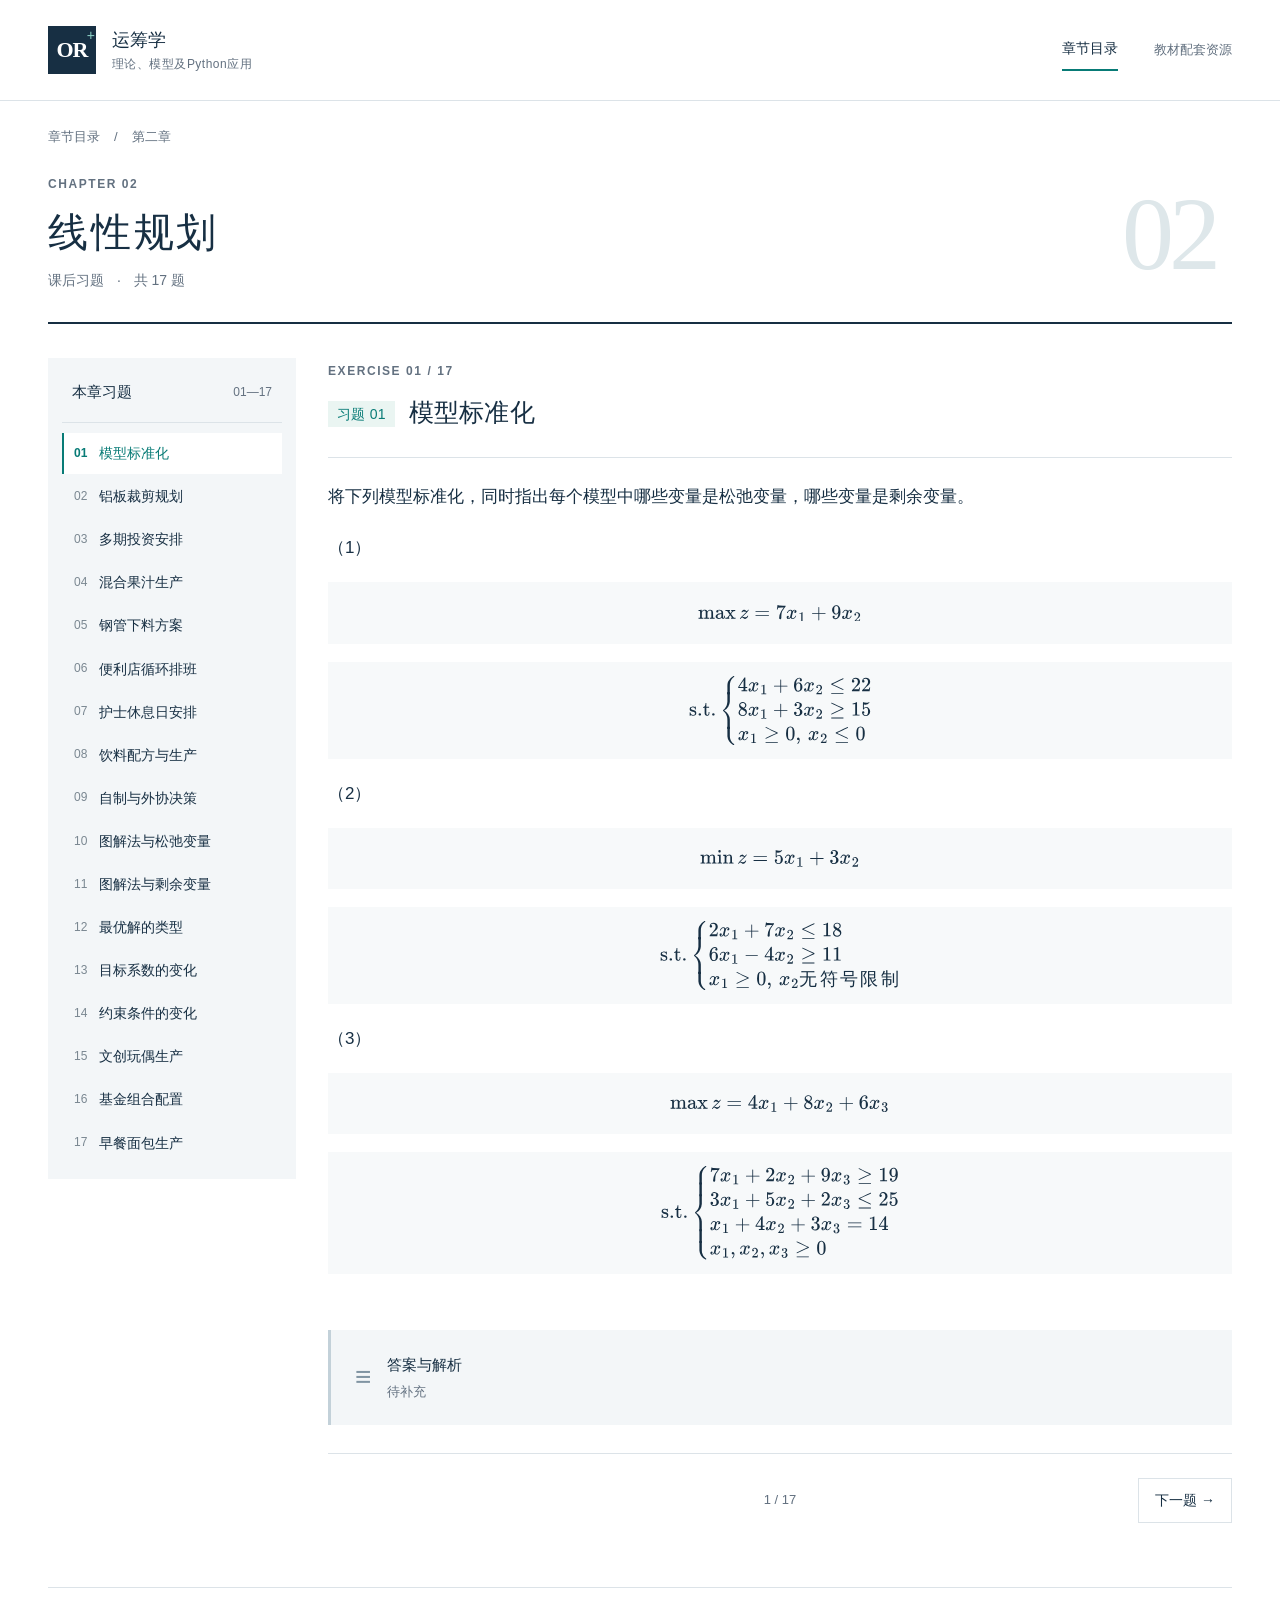
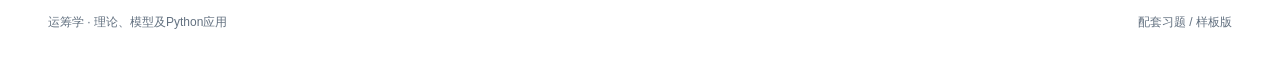
==== chapter-02.html @ 6470494b "发布运筹学教材网站初始版本" ====
<!doctype html><html lang="zh-CN"><head><meta charset="UTF-8"><meta name="viewport" content="width=device-width,initial-scale=1"><meta name="description" content="《运筹学 理论、模型及Python应用》配套习题，按章节阅读题目与数学模型。"><title>第二章 线性规划 · 运筹学配套学习资源</title><link rel="stylesheet" href="styles.css"><link rel="icon" href="favicon.svg" type="image/svg+xml"></head><body><a class="skip-link" href="#main">跳至正文</a><header class="site-header"><a class="brand" href="index.html" aria-label="返回教材首页"><span class="brand-symbol">OR<span>+</span></span><span class="brand-name">运筹学<span>理论、模型及Python应用</span></span></a><nav aria-label="主导航"><a href="index.html">章节目录</a><span class="edition">教材配套资源</span></nav></header><main id="main" class="chapter-page"><div class="breadcrumb"><a href="index.html">章节目录</a><span aria-hidden="true">/</span><span>第二章</span></div><section class="chapter-intro"><div><p class="eyebrow">CHAPTER 02</p><h1>线性规划</h1><p>课后习题 <span>·</span> 共 17 题</p></div><span class="chapter-watermark" aria-hidden="true">02</span></section><div class="reading-layout"><aside class="exercise-sidebar"><div class="sidebar-heading"><h2>本章习题</h2><span>01—17</span></div><nav aria-label="习题目录"><a href="#q1" data-question="1"><span>01</span>模型标准化</a><a href="#q2" data-question="2"><span>02</span>铝板裁剪规划</a><a href="#q3" data-question="3"><span>03</span>多期投资安排</a><a href="#q4" data-question="4"><span>04</span>混合果汁生产</a><a href="#q5" data-question="5"><span>05</span>钢管下料方案</a><a href="#q6" data-question="6"><span>06</span>便利店循环排班</a><a href="#q7" data-question="7"><span>07</span>护士休息日安排</a><a href="#q8" data-question="8"><span>08</span>饮料配方与生产</a><a href="#q9" data-question="9"><span>09</span>自制与外协决策</a><a href="#q10" data-question="10"><span>10</span>图解法与松弛变量</a><a href="#q11" data-question="11"><span>11</span>图解法与剩余变量</a><a href="#q12" data-question="12"><span>12</span>最优解的类型</a><a href="#q13" data-question="13"><span>13</span>目标系数的变化</a><a href="#q14" data-question="14"><span>14</span>约束条件的变化</a><a href="#q15" data-question="15"><span>15</span>文创玩偶生产</a><a href="#q16" data-question="16"><span>16</span>基金组合配置</a><a href="#q17" data-question="17"><span>17</span>早餐面包生产</a></nav></aside><div class="reading-main"><div class="mobile-jump"><label for="question-select">选择习题</label><select id="question-select"><option value="1">01 · 模型标准化</option><option value="2">02 · 铝板裁剪规划</option><option value="3">03 · 多期投资安排</option><option value="4">04 · 混合果汁生产</option><option value="5">05 · 钢管下料方案</option><option value="6">06 · 便利店循环排班</option><option value="7">07 · 护士休息日安排</option><option value="8">08 · 饮料配方与生产</option><option value="9">09 · 自制与外协决策</option><option value="10">10 · 图解法与松弛变量</option><option value="11">11 · 图解法与剩余变量</option><option value="12">12 · 最优解的类型</option><option value="13">13 · 目标系数的变化</option><option value="14">14 · 约束条件的变化</option><option value="15">15 · 文创玩偶生产</option><option value="16">16 · 基金组合配置</option><option value="17">17 · 早餐面包生产</option></select></div><div id="question-content"><article class="question" id="q1" aria-labelledby="q1-title"><div class="question-heading"><p class="eyebrow">EXERCISE 01 / 17</p><h2 id="q1-title"><span>习题 01</span>模型标准化</h2></div><div class="question-body"><p>将下列模型标准化，同时指出每个模型中哪些变量是松弛变量，哪些变量是剩余变量。</p><p>（1）<span class="math math-display" role="math" aria-label="\max z = 7x_1 + 9x_2"><span aria-hidden="true"><mjx-container class="MathJax" jax="SVG" display="true"><svg style="vertical-align: -0.339ex;" xmlns="http://www.w3.org/2000/svg" width="18.248ex" height="1.869ex" role="img" focusable="false" viewBox="0 -676 8065.8 826"><g stroke="currentColor" fill="currentColor" stroke-width="0" transform="scale(1,-1)"><g data-mml-node="math"><g data-mml-node="mo"><path data-c="6D" d="M41 46H55Q94 46 102 60V68Q102 77 102 91T102 122T103 161T103 203Q103 234 103 269T102 328V351Q99 370 88 376T43 385H25V408Q25 431 27 431L37 432Q47 433 65 434T102 436Q119 437 138 438T167 441T178 442H181V402Q181 364 182 364T187 369T199 384T218 402T247 421T285 437Q305 442 336 442Q351 442 364 440T387 434T406 426T421 417T432 406T441 395T448 384T452 374T455 366L457 361L460 365Q463 369 466 373T475 384T488 397T503 410T523 422T546 432T572 439T603 442Q729 442 740 329Q741 322 741 190V104Q741 66 743 59T754 49Q775 46 803 46H819V0H811L788 1Q764 2 737 2T699 3Q596 3 587 0H579V46H595Q656 46 656 62Q657 64 657 200Q656 335 655 343Q649 371 635 385T611 402T585 404Q540 404 506 370Q479 343 472 315T464 232V168V108Q464 78 465 68T468 55T477 49Q498 46 526 46H542V0H534L510 1Q487 2 460 2T422 3Q319 3 310 0H302V46H318Q379 46 379 62Q380 64 380 200Q379 335 378 343Q372 371 358 385T334 402T308 404Q263 404 229 370Q202 343 195 315T187 232V168V108Q187 78 188 68T191 55T200 49Q221 46 249 46H265V0H257L234 1Q210 2 183 2T145 3Q42 3 33 0H25V46H41Z"></path><path data-c="61" d="M137 305T115 305T78 320T63 359Q63 394 97 421T218 448Q291 448 336 416T396 340Q401 326 401 309T402 194V124Q402 76 407 58T428 40Q443 40 448 56T453 109V145H493V106Q492 66 490 59Q481 29 455 12T400 -6T353 12T329 54V58L327 55Q325 52 322 49T314 40T302 29T287 17T269 6T247 -2T221 -8T190 -11Q130 -11 82 20T34 107Q34 128 41 147T68 188T116 225T194 253T304 268H318V290Q318 324 312 340Q290 411 215 411Q197 411 181 410T156 406T148 403Q170 388 170 359Q170 334 154 320ZM126 106Q126 75 150 51T209 26Q247 26 276 49T315 109Q317 116 318 175Q318 233 317 233Q309 233 296 232T251 223T193 203T147 166T126 106Z" transform="translate(833,0)"></path><path data-c="78" d="M201 0Q189 3 102 3Q26 3 17 0H11V46H25Q48 47 67 52T96 61T121 78T139 96T160 122T180 150L226 210L168 288Q159 301 149 315T133 336T122 351T113 363T107 370T100 376T94 379T88 381T80 383Q74 383 44 385H16V431H23Q59 429 126 429Q219 429 229 431H237V385Q201 381 201 369Q201 367 211 353T239 315T268 274L272 270L297 304Q329 345 329 358Q329 364 327 369T322 376T317 380T310 384L307 385H302V431H309Q324 428 408 428Q487 428 493 431H499V385H492Q443 385 411 368Q394 360 377 341T312 257L296 236L358 151Q424 61 429 57T446 50Q464 46 499 46H516V0H510H502Q494 1 482 1T457 2T432 2T414 3Q403 3 377 3T327 1L304 0H295V46H298Q309 46 320 51T331 63Q331 65 291 120L250 175Q249 174 219 133T185 88Q181 83 181 74Q181 63 188 55T206 46Q208 46 208 23V0H201Z" transform="translate(1333,0)"></path></g><g data-mml-node="mi" transform="translate(2027.7,0)"><path data-c="1D467" d="M347 338Q337 338 294 349T231 360Q211 360 197 356T174 346T162 335T155 324L153 320Q150 317 138 317Q117 317 117 325Q117 330 120 339Q133 378 163 406T229 440Q241 442 246 442Q271 442 291 425T329 392T367 375Q389 375 411 408T434 441Q435 442 449 442H462Q468 436 468 434Q468 430 463 420T449 399T432 377T418 358L411 349Q368 298 275 214T160 106L148 94L163 93Q185 93 227 82T290 71Q328 71 360 90T402 140Q406 149 409 151T424 153Q443 153 443 143Q443 138 442 134Q425 72 376 31T278 -11Q252 -11 232 6T193 40T155 57Q111 57 76 -3Q70 -11 59 -11H54H41Q35 -5 35 -2Q35 13 93 84Q132 129 225 214T340 322Q352 338 347 338Z"></path></g><g data-mml-node="mo" transform="translate(2770.4,0)"><path data-c="3D" d="M56 347Q56 360 70 367H707Q722 359 722 347Q722 336 708 328L390 327H72Q56 332 56 347ZM56 153Q56 168 72 173H708Q722 163 722 153Q722 140 707 133H70Q56 140 56 153Z"></path></g><g data-mml-node="mn" transform="translate(3826.2,0)"><path data-c="37" d="M55 458Q56 460 72 567L88 674Q88 676 108 676H128V672Q128 662 143 655T195 646T364 644H485V605L417 512Q408 500 387 472T360 435T339 403T319 367T305 330T292 284T284 230T278 162T275 80Q275 66 275 52T274 28V19Q270 2 255 -10T221 -22Q210 -22 200 -19T179 0T168 40Q168 198 265 368Q285 400 349 489L395 552H302Q128 552 119 546Q113 543 108 522T98 479L95 458V455H55V458Z"></path></g><g data-mml-node="msub" transform="translate(4326.2,0)"><g data-mml-node="mi"><path data-c="1D465" d="M52 289Q59 331 106 386T222 442Q257 442 286 424T329 379Q371 442 430 442Q467 442 494 420T522 361Q522 332 508 314T481 292T458 288Q439 288 427 299T415 328Q415 374 465 391Q454 404 425 404Q412 404 406 402Q368 386 350 336Q290 115 290 78Q290 50 306 38T341 26Q378 26 414 59T463 140Q466 150 469 151T485 153H489Q504 153 504 145Q504 144 502 134Q486 77 440 33T333 -11Q263 -11 227 52Q186 -10 133 -10H127Q78 -10 57 16T35 71Q35 103 54 123T99 143Q142 143 142 101Q142 81 130 66T107 46T94 41L91 40Q91 39 97 36T113 29T132 26Q168 26 194 71Q203 87 217 139T245 247T261 313Q266 340 266 352Q266 380 251 392T217 404Q177 404 142 372T93 290Q91 281 88 280T72 278H58Q52 284 52 289Z"></path></g><g data-mml-node="mn" transform="translate(605,-150) scale(0.707)"><path data-c="31" d="M213 578L200 573Q186 568 160 563T102 556H83V602H102Q149 604 189 617T245 641T273 663Q275 666 285 666Q294 666 302 660V361L303 61Q310 54 315 52T339 48T401 46H427V0H416Q395 3 257 3Q121 3 100 0H88V46H114Q136 46 152 46T177 47T193 50T201 52T207 57T213 61V578Z"></path></g></g><g data-mml-node="mo" transform="translate(5557,0)"><path data-c="2B" d="M56 237T56 250T70 270H369V420L370 570Q380 583 389 583Q402 583 409 568V270H707Q722 262 722 250T707 230H409V-68Q401 -82 391 -82H389H387Q375 -82 369 -68V230H70Q56 237 56 250Z"></path></g><g data-mml-node="mn" transform="translate(6557.2,0)"><path data-c="39" d="M352 287Q304 211 232 211Q154 211 104 270T44 396Q42 412 42 436V444Q42 537 111 606Q171 666 243 666Q245 666 249 666T257 665H261Q273 665 286 663T323 651T370 619T413 560Q456 472 456 334Q456 194 396 97Q361 41 312 10T208 -22Q147 -22 108 7T68 93T121 149Q143 149 158 135T173 96Q173 78 164 65T148 49T135 44L131 43Q131 41 138 37T164 27T206 22H212Q272 22 313 86Q352 142 352 280V287ZM244 248Q292 248 321 297T351 430Q351 508 343 542Q341 552 337 562T323 588T293 615T246 625Q208 625 181 598Q160 576 154 546T147 441Q147 358 152 329T172 282Q197 248 244 248Z"></path></g><g data-mml-node="msub" transform="translate(7057.2,0)"><g data-mml-node="mi"><path data-c="1D465" d="M52 289Q59 331 106 386T222 442Q257 442 286 424T329 379Q371 442 430 442Q467 442 494 420T522 361Q522 332 508 314T481 292T458 288Q439 288 427 299T415 328Q415 374 465 391Q454 404 425 404Q412 404 406 402Q368 386 350 336Q290 115 290 78Q290 50 306 38T341 26Q378 26 414 59T463 140Q466 150 469 151T485 153H489Q504 153 504 145Q504 144 502 134Q486 77 440 33T333 -11Q263 -11 227 52Q186 -10 133 -10H127Q78 -10 57 16T35 71Q35 103 54 123T99 143Q142 143 142 101Q142 81 130 66T107 46T94 41L91 40Q91 39 97 36T113 29T132 26Q168 26 194 71Q203 87 217 139T245 247T261 313Q266 340 266 352Q266 380 251 392T217 404Q177 404 142 372T93 290Q91 281 88 280T72 278H58Q52 284 52 289Z"></path></g><g data-mml-node="mn" transform="translate(605,-150) scale(0.707)"><path data-c="32" d="M109 429Q82 429 66 447T50 491Q50 562 103 614T235 666Q326 666 387 610T449 465Q449 422 429 383T381 315T301 241Q265 210 201 149L142 93L218 92Q375 92 385 97Q392 99 409 186V189H449V186Q448 183 436 95T421 3V0H50V19V31Q50 38 56 46T86 81Q115 113 136 137Q145 147 170 174T204 211T233 244T261 278T284 308T305 340T320 369T333 401T340 431T343 464Q343 527 309 573T212 619Q179 619 154 602T119 569T109 550Q109 549 114 549Q132 549 151 535T170 489Q170 464 154 447T109 429Z"></path></g></g></g></g></svg></mjx-container></span></span></p><p><span class="math math-display" role="math" aria-label="
\text{s.t.}  \begin{cases}
4x_1 + 6x_2 \leq 22 \\
8x_1 + 3x_2 \geq 15 \\
x_1 \geq 0,\, x_2 \leq 0
\end{cases}
"><span aria-hidden="true"><mjx-container class="MathJax" jax="SVG" display="true"><svg style="vertical-align: -3.281ex;" xmlns="http://www.w3.org/2000/svg" width="20.289ex" height="7.692ex" role="img" focusable="false" viewBox="0 -1950 8967.8 3400"><g stroke="currentColor" fill="currentColor" stroke-width="0" transform="scale(1,-1)"><g data-mml-node="math"><g data-mml-node="mtext"><path data-c="73" d="M295 316Q295 356 268 385T190 414Q154 414 128 401Q98 382 98 349Q97 344 98 336T114 312T157 287Q175 282 201 278T245 269T277 256Q294 248 310 236T342 195T359 133Q359 71 321 31T198 -10H190Q138 -10 94 26L86 19L77 10Q71 4 65 -1L54 -11H46H42Q39 -11 33 -5V74V132Q33 153 35 157T45 162H54Q66 162 70 158T75 146T82 119T101 77Q136 26 198 26Q295 26 295 104Q295 133 277 151Q257 175 194 187T111 210Q75 227 54 256T33 318Q33 357 50 384T93 424T143 442T187 447H198Q238 447 268 432L283 424L292 431Q302 440 314 448H322H326Q329 448 335 442V310L329 304H301Q295 310 295 316Z"></path><path data-c="2E" d="M78 60Q78 84 95 102T138 120Q162 120 180 104T199 61Q199 36 182 18T139 0T96 17T78 60Z" transform="translate(394,0)"></path><path data-c="74" d="M27 422Q80 426 109 478T141 600V615H181V431H316V385H181V241Q182 116 182 100T189 68Q203 29 238 29Q282 29 292 100Q293 108 293 146V181H333V146V134Q333 57 291 17Q264 -10 221 -10Q187 -10 162 2T124 33T105 68T98 100Q97 107 97 248V385H18V422H27Z" transform="translate(672,0)"></path><path data-c="2E" d="M78 60Q78 84 95 102T138 120Q162 120 180 104T199 61Q199 36 182 18T139 0T96 17T78 60Z" transform="translate(1061,0)"></path></g><g data-mml-node="mrow" transform="translate(1505.7,0)"><g data-mml-node="mo"><path data-c="23A7" d="M712 899L718 893V876V865Q718 854 704 846Q627 793 577 710T510 525Q510 524 509 521Q505 493 504 349Q504 345 504 334Q504 277 504 240Q504 -2 503 -4Q502 -8 494 -9T444 -10Q392 -10 390 -9Q387 -8 386 -5Q384 5 384 230Q384 262 384 312T383 382Q383 481 392 535T434 656Q510 806 664 892L677 899H712Z" transform="translate(0,1051)"></path><path data-c="23A9" d="M718 -893L712 -899H677L666 -893Q542 -825 468 -714T385 -476Q384 -466 384 -282Q384 3 385 5L389 9Q392 10 444 10Q486 10 494 9T503 4Q504 2 504 -239V-310V-366Q504 -470 508 -513T530 -609Q546 -657 569 -698T617 -767T661 -812T699 -843T717 -856T718 -876V-893Z" transform="translate(0,-551)"></path><path data-c="23A8" d="M389 1159Q391 1160 455 1160Q496 1160 498 1159Q501 1158 502 1155Q504 1145 504 924Q504 691 503 682Q494 549 425 439T243 259L229 250L243 241Q349 175 421 66T503 -182Q504 -191 504 -424Q504 -600 504 -629T499 -659H498Q496 -660 444 -660T390 -659Q387 -658 386 -655Q384 -645 384 -425V-282Q384 -176 377 -116T342 10Q325 54 301 92T255 155T214 196T183 222T171 232Q170 233 170 250T171 268Q171 269 191 284T240 331T300 407T354 524T383 679Q384 691 384 925Q384 1152 385 1155L389 1159Z" transform="translate(0,0)"></path><svg width="889" height="81" y="1060" x="0" viewBox="0 14.3 889 81"><path data-c="23AA" d="M384 150V266Q384 304 389 309Q391 310 455 310Q496 310 498 309Q502 308 503 298Q504 283 504 150Q504 32 504 12T499 -9H498Q496 -10 444 -10T390 -9Q386 -8 385 2Q384 17 384 150Z" transform="scale(1,0.398)"></path></svg><svg width="889" height="81" y="-641" x="0" viewBox="0 14.3 889 81"><path data-c="23AA" d="M384 150V266Q384 304 389 309Q391 310 455 310Q496 310 498 309Q502 308 503 298Q504 283 504 150Q504 32 504 12T499 -9H498Q496 -10 444 -10T390 -9Q386 -8 385 2Q384 17 384 150Z" transform="scale(1,0.398)"></path></svg></g><g data-mml-node="mtable" transform="translate(889,0)"><g data-mml-node="mtr" transform="translate(0,1200)"><g data-mml-node="mtd"><g data-mml-node="mn"><path data-c="34" d="M462 0Q444 3 333 3Q217 3 199 0H190V46H221Q241 46 248 46T265 48T279 53T286 61Q287 63 287 115V165H28V211L179 442Q332 674 334 675Q336 677 355 677H373L379 671V211H471V165H379V114Q379 73 379 66T385 54Q393 47 442 46H471V0H462ZM293 211V545L74 212L183 211H293Z"></path></g><g data-mml-node="msub" transform="translate(500,0)"><g data-mml-node="mi"><path data-c="1D465" d="M52 289Q59 331 106 386T222 442Q257 442 286 424T329 379Q371 442 430 442Q467 442 494 420T522 361Q522 332 508 314T481 292T458 288Q439 288 427 299T415 328Q415 374 465 391Q454 404 425 404Q412 404 406 402Q368 386 350 336Q290 115 290 78Q290 50 306 38T341 26Q378 26 414 59T463 140Q466 150 469 151T485 153H489Q504 153 504 145Q504 144 502 134Q486 77 440 33T333 -11Q263 -11 227 52Q186 -10 133 -10H127Q78 -10 57 16T35 71Q35 103 54 123T99 143Q142 143 142 101Q142 81 130 66T107 46T94 41L91 40Q91 39 97 36T113 29T132 26Q168 26 194 71Q203 87 217 139T245 247T261 313Q266 340 266 352Q266 380 251 392T217 404Q177 404 142 372T93 290Q91 281 88 280T72 278H58Q52 284 52 289Z"></path></g><g data-mml-node="mn" transform="translate(605,-150) scale(0.707)"><path data-c="31" d="M213 578L200 573Q186 568 160 563T102 556H83V602H102Q149 604 189 617T245 641T273 663Q275 666 285 666Q294 666 302 660V361L303 61Q310 54 315 52T339 48T401 46H427V0H416Q395 3 257 3Q121 3 100 0H88V46H114Q136 46 152 46T177 47T193 50T201 52T207 57T213 61V578Z"></path></g></g><g data-mml-node="mo" transform="translate(1730.8,0)"><path data-c="2B" d="M56 237T56 250T70 270H369V420L370 570Q380 583 389 583Q402 583 409 568V270H707Q722 262 722 250T707 230H409V-68Q401 -82 391 -82H389H387Q375 -82 369 -68V230H70Q56 237 56 250Z"></path></g><g data-mml-node="mn" transform="translate(2731,0)"><path data-c="36" d="M42 313Q42 476 123 571T303 666Q372 666 402 630T432 550Q432 525 418 510T379 495Q356 495 341 509T326 548Q326 592 373 601Q351 623 311 626Q240 626 194 566Q147 500 147 364L148 360Q153 366 156 373Q197 433 263 433H267Q313 433 348 414Q372 400 396 374T435 317Q456 268 456 210V192Q456 169 451 149Q440 90 387 34T253 -22Q225 -22 199 -14T143 16T92 75T56 172T42 313ZM257 397Q227 397 205 380T171 335T154 278T148 216Q148 133 160 97T198 39Q222 21 251 21Q302 21 329 59Q342 77 347 104T352 209Q352 289 347 316T329 361Q302 397 257 397Z"></path></g><g data-mml-node="msub" transform="translate(3231,0)"><g data-mml-node="mi"><path data-c="1D465" d="M52 289Q59 331 106 386T222 442Q257 442 286 424T329 379Q371 442 430 442Q467 442 494 420T522 361Q522 332 508 314T481 292T458 288Q439 288 427 299T415 328Q415 374 465 391Q454 404 425 404Q412 404 406 402Q368 386 350 336Q290 115 290 78Q290 50 306 38T341 26Q378 26 414 59T463 140Q466 150 469 151T485 153H489Q504 153 504 145Q504 144 502 134Q486 77 440 33T333 -11Q263 -11 227 52Q186 -10 133 -10H127Q78 -10 57 16T35 71Q35 103 54 123T99 143Q142 143 142 101Q142 81 130 66T107 46T94 41L91 40Q91 39 97 36T113 29T132 26Q168 26 194 71Q203 87 217 139T245 247T261 313Q266 340 266 352Q266 380 251 392T217 404Q177 404 142 372T93 290Q91 281 88 280T72 278H58Q52 284 52 289Z"></path></g><g data-mml-node="mn" transform="translate(605,-150) scale(0.707)"><path data-c="32" d="M109 429Q82 429 66 447T50 491Q50 562 103 614T235 666Q326 666 387 610T449 465Q449 422 429 383T381 315T301 241Q265 210 201 149L142 93L218 92Q375 92 385 97Q392 99 409 186V189H449V186Q448 183 436 95T421 3V0H50V19V31Q50 38 56 46T86 81Q115 113 136 137Q145 147 170 174T204 211T233 244T261 278T284 308T305 340T320 369T333 401T340 431T343 464Q343 527 309 573T212 619Q179 619 154 602T119 569T109 550Q109 549 114 549Q132 549 151 535T170 489Q170 464 154 447T109 429Z"></path></g></g><g data-mml-node="mo" transform="translate(4517.3,0)"><path data-c="2264" d="M674 636Q682 636 688 630T694 615T687 601Q686 600 417 472L151 346L399 228Q687 92 691 87Q694 81 694 76Q694 58 676 56H670L382 192Q92 329 90 331Q83 336 83 348Q84 359 96 365Q104 369 382 500T665 634Q669 636 674 636ZM84 -118Q84 -108 99 -98H678Q694 -104 694 -118Q694 -130 679 -138H98Q84 -131 84 -118Z"></path></g><g data-mml-node="mn" transform="translate(5573.1,0)"><path data-c="32" d="M109 429Q82 429 66 447T50 491Q50 562 103 614T235 666Q326 666 387 610T449 465Q449 422 429 383T381 315T301 241Q265 210 201 149L142 93L218 92Q375 92 385 97Q392 99 409 186V189H449V186Q448 183 436 95T421 3V0H50V19V31Q50 38 56 46T86 81Q115 113 136 137Q145 147 170 174T204 211T233 244T261 278T284 308T305 340T320 369T333 401T340 431T343 464Q343 527 309 573T212 619Q179 619 154 602T119 569T109 550Q109 549 114 549Q132 549 151 535T170 489Q170 464 154 447T109 429Z"></path><path data-c="32" d="M109 429Q82 429 66 447T50 491Q50 562 103 614T235 666Q326 666 387 610T449 465Q449 422 429 383T381 315T301 241Q265 210 201 149L142 93L218 92Q375 92 385 97Q392 99 409 186V189H449V186Q448 183 436 95T421 3V0H50V19V31Q50 38 56 46T86 81Q115 113 136 137Q145 147 170 174T204 211T233 244T261 278T284 308T305 340T320 369T333 401T340 431T343 464Q343 527 309 573T212 619Q179 619 154 602T119 569T109 550Q109 549 114 549Q132 549 151 535T170 489Q170 464 154 447T109 429Z" transform="translate(500,0)"></path></g></g></g><g data-mml-node="mtr" transform="translate(0,0)"><g data-mml-node="mtd"><g data-mml-node="mn"><path data-c="38" d="M70 417T70 494T124 618T248 666Q319 666 374 624T429 515Q429 485 418 459T392 417T361 389T335 371T324 363L338 354Q352 344 366 334T382 323Q457 264 457 174Q457 95 399 37T249 -22Q159 -22 101 29T43 155Q43 263 172 335L154 348Q133 361 127 368Q70 417 70 494ZM286 386L292 390Q298 394 301 396T311 403T323 413T334 425T345 438T355 454T364 471T369 491T371 513Q371 556 342 586T275 624Q268 625 242 625Q201 625 165 599T128 534Q128 511 141 492T167 463T217 431Q224 426 228 424L286 386ZM250 21Q308 21 350 55T392 137Q392 154 387 169T375 194T353 216T330 234T301 253T274 270Q260 279 244 289T218 306L210 311Q204 311 181 294T133 239T107 157Q107 98 150 60T250 21Z"></path></g><g data-mml-node="msub" transform="translate(500,0)"><g data-mml-node="mi"><path data-c="1D465" d="M52 289Q59 331 106 386T222 442Q257 442 286 424T329 379Q371 442 430 442Q467 442 494 420T522 361Q522 332 508 314T481 292T458 288Q439 288 427 299T415 328Q415 374 465 391Q454 404 425 404Q412 404 406 402Q368 386 350 336Q290 115 290 78Q290 50 306 38T341 26Q378 26 414 59T463 140Q466 150 469 151T485 153H489Q504 153 504 145Q504 144 502 134Q486 77 440 33T333 -11Q263 -11 227 52Q186 -10 133 -10H127Q78 -10 57 16T35 71Q35 103 54 123T99 143Q142 143 142 101Q142 81 130 66T107 46T94 41L91 40Q91 39 97 36T113 29T132 26Q168 26 194 71Q203 87 217 139T245 247T261 313Q266 340 266 352Q266 380 251 392T217 404Q177 404 142 372T93 290Q91 281 88 280T72 278H58Q52 284 52 289Z"></path></g><g data-mml-node="mn" transform="translate(605,-150) scale(0.707)"><path data-c="31" d="M213 578L200 573Q186 568 160 563T102 556H83V602H102Q149 604 189 617T245 641T273 663Q275 666 285 666Q294 666 302 660V361L303 61Q310 54 315 52T339 48T401 46H427V0H416Q395 3 257 3Q121 3 100 0H88V46H114Q136 46 152 46T177 47T193 50T201 52T207 57T213 61V578Z"></path></g></g><g data-mml-node="mo" transform="translate(1730.8,0)"><path data-c="2B" d="M56 237T56 250T70 270H369V420L370 570Q380 583 389 583Q402 583 409 568V270H707Q722 262 722 250T707 230H409V-68Q401 -82 391 -82H389H387Q375 -82 369 -68V230H70Q56 237 56 250Z"></path></g><g data-mml-node="mn" transform="translate(2731,0)"><path data-c="33" d="M127 463Q100 463 85 480T69 524Q69 579 117 622T233 665Q268 665 277 664Q351 652 390 611T430 522Q430 470 396 421T302 350L299 348Q299 347 308 345T337 336T375 315Q457 262 457 175Q457 96 395 37T238 -22Q158 -22 100 21T42 130Q42 158 60 175T105 193Q133 193 151 175T169 130Q169 119 166 110T159 94T148 82T136 74T126 70T118 67L114 66Q165 21 238 21Q293 21 321 74Q338 107 338 175V195Q338 290 274 322Q259 328 213 329L171 330L168 332Q166 335 166 348Q166 366 174 366Q202 366 232 371Q266 376 294 413T322 525V533Q322 590 287 612Q265 626 240 626Q208 626 181 615T143 592T132 580H135Q138 579 143 578T153 573T165 566T175 555T183 540T186 520Q186 498 172 481T127 463Z"></path></g><g data-mml-node="msub" transform="translate(3231,0)"><g data-mml-node="mi"><path data-c="1D465" d="M52 289Q59 331 106 386T222 442Q257 442 286 424T329 379Q371 442 430 442Q467 442 494 420T522 361Q522 332 508 314T481 292T458 288Q439 288 427 299T415 328Q415 374 465 391Q454 404 425 404Q412 404 406 402Q368 386 350 336Q290 115 290 78Q290 50 306 38T341 26Q378 26 414 59T463 140Q466 150 469 151T485 153H489Q504 153 504 145Q504 144 502 134Q486 77 440 33T333 -11Q263 -11 227 52Q186 -10 133 -10H127Q78 -10 57 16T35 71Q35 103 54 123T99 143Q142 143 142 101Q142 81 130 66T107 46T94 41L91 40Q91 39 97 36T113 29T132 26Q168 26 194 71Q203 87 217 139T245 247T261 313Q266 340 266 352Q266 380 251 392T217 404Q177 404 142 372T93 290Q91 281 88 280T72 278H58Q52 284 52 289Z"></path></g><g data-mml-node="mn" transform="translate(605,-150) scale(0.707)"><path data-c="32" d="M109 429Q82 429 66 447T50 491Q50 562 103 614T235 666Q326 666 387 610T449 465Q449 422 429 383T381 315T301 241Q265 210 201 149L142 93L218 92Q375 92 385 97Q392 99 409 186V189H449V186Q448 183 436 95T421 3V0H50V19V31Q50 38 56 46T86 81Q115 113 136 137Q145 147 170 174T204 211T233 244T261 278T284 308T305 340T320 369T333 401T340 431T343 464Q343 527 309 573T212 619Q179 619 154 602T119 569T109 550Q109 549 114 549Q132 549 151 535T170 489Q170 464 154 447T109 429Z"></path></g></g><g data-mml-node="mo" transform="translate(4517.3,0)"><path data-c="2265" d="M83 616Q83 624 89 630T99 636Q107 636 253 568T543 431T687 361Q694 356 694 346T687 331Q685 329 395 192L107 56H101Q83 58 83 76Q83 77 83 79Q82 86 98 95Q117 105 248 167Q326 204 378 228L626 346L360 472Q291 505 200 548Q112 589 98 597T83 616ZM84 -118Q84 -108 99 -98H678Q694 -104 694 -118Q694 -130 679 -138H98Q84 -131 84 -118Z"></path></g><g data-mml-node="mn" transform="translate(5573.1,0)"><path data-c="31" d="M213 578L200 573Q186 568 160 563T102 556H83V602H102Q149 604 189 617T245 641T273 663Q275 666 285 666Q294 666 302 660V361L303 61Q310 54 315 52T339 48T401 46H427V0H416Q395 3 257 3Q121 3 100 0H88V46H114Q136 46 152 46T177 47T193 50T201 52T207 57T213 61V578Z"></path><path data-c="35" d="M164 157Q164 133 148 117T109 101H102Q148 22 224 22Q294 22 326 82Q345 115 345 210Q345 313 318 349Q292 382 260 382H254Q176 382 136 314Q132 307 129 306T114 304Q97 304 95 310Q93 314 93 485V614Q93 664 98 664Q100 666 102 666Q103 666 123 658T178 642T253 634Q324 634 389 662Q397 666 402 666Q410 666 410 648V635Q328 538 205 538Q174 538 149 544L139 546V374Q158 388 169 396T205 412T256 420Q337 420 393 355T449 201Q449 109 385 44T229 -22Q148 -22 99 32T50 154Q50 178 61 192T84 210T107 214Q132 214 148 197T164 157Z" transform="translate(500,0)"></path></g></g></g><g data-mml-node="mtr" transform="translate(0,-1200)"><g data-mml-node="mtd"><g data-mml-node="msub"><g data-mml-node="mi"><path data-c="1D465" d="M52 289Q59 331 106 386T222 442Q257 442 286 424T329 379Q371 442 430 442Q467 442 494 420T522 361Q522 332 508 314T481 292T458 288Q439 288 427 299T415 328Q415 374 465 391Q454 404 425 404Q412 404 406 402Q368 386 350 336Q290 115 290 78Q290 50 306 38T341 26Q378 26 414 59T463 140Q466 150 469 151T485 153H489Q504 153 504 145Q504 144 502 134Q486 77 440 33T333 -11Q263 -11 227 52Q186 -10 133 -10H127Q78 -10 57 16T35 71Q35 103 54 123T99 143Q142 143 142 101Q142 81 130 66T107 46T94 41L91 40Q91 39 97 36T113 29T132 26Q168 26 194 71Q203 87 217 139T245 247T261 313Q266 340 266 352Q266 380 251 392T217 404Q177 404 142 372T93 290Q91 281 88 280T72 278H58Q52 284 52 289Z"></path></g><g data-mml-node="mn" transform="translate(605,-150) scale(0.707)"><path data-c="31" d="M213 578L200 573Q186 568 160 563T102 556H83V602H102Q149 604 189 617T245 641T273 663Q275 666 285 666Q294 666 302 660V361L303 61Q310 54 315 52T339 48T401 46H427V0H416Q395 3 257 3Q121 3 100 0H88V46H114Q136 46 152 46T177 47T193 50T201 52T207 57T213 61V578Z"></path></g></g><g data-mml-node="mo" transform="translate(1286.3,0)"><path data-c="2265" d="M83 616Q83 624 89 630T99 636Q107 636 253 568T543 431T687 361Q694 356 694 346T687 331Q685 329 395 192L107 56H101Q83 58 83 76Q83 77 83 79Q82 86 98 95Q117 105 248 167Q326 204 378 228L626 346L360 472Q291 505 200 548Q112 589 98 597T83 616ZM84 -118Q84 -108 99 -98H678Q694 -104 694 -118Q694 -130 679 -138H98Q84 -131 84 -118Z"></path></g><g data-mml-node="mn" transform="translate(2342.1,0)"><path data-c="30" d="M96 585Q152 666 249 666Q297 666 345 640T423 548Q460 465 460 320Q460 165 417 83Q397 41 362 16T301 -15T250 -22Q224 -22 198 -16T137 16T82 83Q39 165 39 320Q39 494 96 585ZM321 597Q291 629 250 629Q208 629 178 597Q153 571 145 525T137 333Q137 175 145 125T181 46Q209 16 250 16Q290 16 318 46Q347 76 354 130T362 333Q362 478 354 524T321 597Z"></path></g><g data-mml-node="mo" transform="translate(2842.1,0)"><path data-c="2C" d="M78 35T78 60T94 103T137 121Q165 121 187 96T210 8Q210 -27 201 -60T180 -117T154 -158T130 -185T117 -194Q113 -194 104 -185T95 -172Q95 -168 106 -156T131 -126T157 -76T173 -3V9L172 8Q170 7 167 6T161 3T152 1T140 0Q113 0 96 17Z"></path></g><g data-mml-node="mstyle" transform="translate(3120.1,0)"><g data-mml-node="mspace"></g></g><g data-mml-node="msub" transform="translate(3453.8,0)"><g data-mml-node="mi"><path data-c="1D465" d="M52 289Q59 331 106 386T222 442Q257 442 286 424T329 379Q371 442 430 442Q467 442 494 420T522 361Q522 332 508 314T481 292T458 288Q439 288 427 299T415 328Q415 374 465 391Q454 404 425 404Q412 404 406 402Q368 386 350 336Q290 115 290 78Q290 50 306 38T341 26Q378 26 414 59T463 140Q466 150 469 151T485 153H489Q504 153 504 145Q504 144 502 134Q486 77 440 33T333 -11Q263 -11 227 52Q186 -10 133 -10H127Q78 -10 57 16T35 71Q35 103 54 123T99 143Q142 143 142 101Q142 81 130 66T107 46T94 41L91 40Q91 39 97 36T113 29T132 26Q168 26 194 71Q203 87 217 139T245 247T261 313Q266 340 266 352Q266 380 251 392T217 404Q177 404 142 372T93 290Q91 281 88 280T72 278H58Q52 284 52 289Z"></path></g><g data-mml-node="mn" transform="translate(605,-150) scale(0.707)"><path data-c="32" d="M109 429Q82 429 66 447T50 491Q50 562 103 614T235 666Q326 666 387 610T449 465Q449 422 429 383T381 315T301 241Q265 210 201 149L142 93L218 92Q375 92 385 97Q392 99 409 186V189H449V186Q448 183 436 95T421 3V0H50V19V31Q50 38 56 46T86 81Q115 113 136 137Q145 147 170 174T204 211T233 244T261 278T284 308T305 340T320 369T333 401T340 431T343 464Q343 527 309 573T212 619Q179 619 154 602T119 569T109 550Q109 549 114 549Q132 549 151 535T170 489Q170 464 154 447T109 429Z"></path></g></g><g data-mml-node="mo" transform="translate(4740.1,0)"><path data-c="2264" d="M674 636Q682 636 688 630T694 615T687 601Q686 600 417 472L151 346L399 228Q687 92 691 87Q694 81 694 76Q694 58 676 56H670L382 192Q92 329 90 331Q83 336 83 348Q84 359 96 365Q104 369 382 500T665 634Q669 636 674 636ZM84 -118Q84 -108 99 -98H678Q694 -104 694 -118Q694 -130 679 -138H98Q84 -131 84 -118Z"></path></g><g data-mml-node="mn" transform="translate(5795.9,0)"><path data-c="30" d="M96 585Q152 666 249 666Q297 666 345 640T423 548Q460 465 460 320Q460 165 417 83Q397 41 362 16T301 -15T250 -22Q224 -22 198 -16T137 16T82 83Q39 165 39 320Q39 494 96 585ZM321 597Q291 629 250 629Q208 629 178 597Q153 571 145 525T137 333Q137 175 145 125T181 46Q209 16 250 16Q290 16 318 46Q347 76 354 130T362 333Q362 478 354 524T321 597Z"></path></g></g></g></g><g data-mml-node="mo" transform="translate(7462.1,0) translate(0 250)"></g></g></g></g></svg></mjx-container></span></span></p><p>（2）<span class="math math-display" role="math" aria-label="\min z = 5x_1 + 3x_2"><span aria-hidden="true"><mjx-container class="MathJax" jax="SVG" display="true"><svg style="vertical-align: -0.339ex;" xmlns="http://www.w3.org/2000/svg" width="17.809ex" height="1.853ex" role="img" focusable="false" viewBox="0 -669 7871.8 819"><g stroke="currentColor" fill="currentColor" stroke-width="0" transform="scale(1,-1)"><g data-mml-node="math"><g data-mml-node="mo"><path data-c="6D" d="M41 46H55Q94 46 102 60V68Q102 77 102 91T102 122T103 161T103 203Q103 234 103 269T102 328V351Q99 370 88 376T43 385H25V408Q25 431 27 431L37 432Q47 433 65 434T102 436Q119 437 138 438T167 441T178 442H181V402Q181 364 182 364T187 369T199 384T218 402T247 421T285 437Q305 442 336 442Q351 442 364 440T387 434T406 426T421 417T432 406T441 395T448 384T452 374T455 366L457 361L460 365Q463 369 466 373T475 384T488 397T503 410T523 422T546 432T572 439T603 442Q729 442 740 329Q741 322 741 190V104Q741 66 743 59T754 49Q775 46 803 46H819V0H811L788 1Q764 2 737 2T699 3Q596 3 587 0H579V46H595Q656 46 656 62Q657 64 657 200Q656 335 655 343Q649 371 635 385T611 402T585 404Q540 404 506 370Q479 343 472 315T464 232V168V108Q464 78 465 68T468 55T477 49Q498 46 526 46H542V0H534L510 1Q487 2 460 2T422 3Q319 3 310 0H302V46H318Q379 46 379 62Q380 64 380 200Q379 335 378 343Q372 371 358 385T334 402T308 404Q263 404 229 370Q202 343 195 315T187 232V168V108Q187 78 188 68T191 55T200 49Q221 46 249 46H265V0H257L234 1Q210 2 183 2T145 3Q42 3 33 0H25V46H41Z"></path><path data-c="69" d="M69 609Q69 637 87 653T131 669Q154 667 171 652T188 609Q188 579 171 564T129 549Q104 549 87 564T69 609ZM247 0Q232 3 143 3Q132 3 106 3T56 1L34 0H26V46H42Q70 46 91 49Q100 53 102 60T104 102V205V293Q104 345 102 359T88 378Q74 385 41 385H30V408Q30 431 32 431L42 432Q52 433 70 434T106 436Q123 437 142 438T171 441T182 442H185V62Q190 52 197 50T232 46H255V0H247Z" transform="translate(833,0)"></path><path data-c="6E" d="M41 46H55Q94 46 102 60V68Q102 77 102 91T102 122T103 161T103 203Q103 234 103 269T102 328V351Q99 370 88 376T43 385H25V408Q25 431 27 431L37 432Q47 433 65 434T102 436Q119 437 138 438T167 441T178 442H181V402Q181 364 182 364T187 369T199 384T218 402T247 421T285 437Q305 442 336 442Q450 438 463 329Q464 322 464 190V104Q464 66 466 59T477 49Q498 46 526 46H542V0H534L510 1Q487 2 460 2T422 3Q319 3 310 0H302V46H318Q379 46 379 62Q380 64 380 200Q379 335 378 343Q372 371 358 385T334 402T308 404Q263 404 229 370Q202 343 195 315T187 232V168V108Q187 78 188 68T191 55T200 49Q221 46 249 46H265V0H257L234 1Q210 2 183 2T145 3Q42 3 33 0H25V46H41Z" transform="translate(1111,0)"></path></g><g data-mml-node="mi" transform="translate(1833.7,0)"><path data-c="1D467" d="M347 338Q337 338 294 349T231 360Q211 360 197 356T174 346T162 335T155 324L153 320Q150 317 138 317Q117 317 117 325Q117 330 120 339Q133 378 163 406T229 440Q241 442 246 442Q271 442 291 425T329 392T367 375Q389 375 411 408T434 441Q435 442 449 442H462Q468 436 468 434Q468 430 463 420T449 399T432 377T418 358L411 349Q368 298 275 214T160 106L148 94L163 93Q185 93 227 82T290 71Q328 71 360 90T402 140Q406 149 409 151T424 153Q443 153 443 143Q443 138 442 134Q425 72 376 31T278 -11Q252 -11 232 6T193 40T155 57Q111 57 76 -3Q70 -11 59 -11H54H41Q35 -5 35 -2Q35 13 93 84Q132 129 225 214T340 322Q352 338 347 338Z"></path></g><g data-mml-node="mo" transform="translate(2576.4,0)"><path data-c="3D" d="M56 347Q56 360 70 367H707Q722 359 722 347Q722 336 708 328L390 327H72Q56 332 56 347ZM56 153Q56 168 72 173H708Q722 163 722 153Q722 140 707 133H70Q56 140 56 153Z"></path></g><g data-mml-node="mn" transform="translate(3632.2,0)"><path data-c="35" d="M164 157Q164 133 148 117T109 101H102Q148 22 224 22Q294 22 326 82Q345 115 345 210Q345 313 318 349Q292 382 260 382H254Q176 382 136 314Q132 307 129 306T114 304Q97 304 95 310Q93 314 93 485V614Q93 664 98 664Q100 666 102 666Q103 666 123 658T178 642T253 634Q324 634 389 662Q397 666 402 666Q410 666 410 648V635Q328 538 205 538Q174 538 149 544L139 546V374Q158 388 169 396T205 412T256 420Q337 420 393 355T449 201Q449 109 385 44T229 -22Q148 -22 99 32T50 154Q50 178 61 192T84 210T107 214Q132 214 148 197T164 157Z"></path></g><g data-mml-node="msub" transform="translate(4132.2,0)"><g data-mml-node="mi"><path data-c="1D465" d="M52 289Q59 331 106 386T222 442Q257 442 286 424T329 379Q371 442 430 442Q467 442 494 420T522 361Q522 332 508 314T481 292T458 288Q439 288 427 299T415 328Q415 374 465 391Q454 404 425 404Q412 404 406 402Q368 386 350 336Q290 115 290 78Q290 50 306 38T341 26Q378 26 414 59T463 140Q466 150 469 151T485 153H489Q504 153 504 145Q504 144 502 134Q486 77 440 33T333 -11Q263 -11 227 52Q186 -10 133 -10H127Q78 -10 57 16T35 71Q35 103 54 123T99 143Q142 143 142 101Q142 81 130 66T107 46T94 41L91 40Q91 39 97 36T113 29T132 26Q168 26 194 71Q203 87 217 139T245 247T261 313Q266 340 266 352Q266 380 251 392T217 404Q177 404 142 372T93 290Q91 281 88 280T72 278H58Q52 284 52 289Z"></path></g><g data-mml-node="mn" transform="translate(605,-150) scale(0.707)"><path data-c="31" d="M213 578L200 573Q186 568 160 563T102 556H83V602H102Q149 604 189 617T245 641T273 663Q275 666 285 666Q294 666 302 660V361L303 61Q310 54 315 52T339 48T401 46H427V0H416Q395 3 257 3Q121 3 100 0H88V46H114Q136 46 152 46T177 47T193 50T201 52T207 57T213 61V578Z"></path></g></g><g data-mml-node="mo" transform="translate(5363,0)"><path data-c="2B" d="M56 237T56 250T70 270H369V420L370 570Q380 583 389 583Q402 583 409 568V270H707Q722 262 722 250T707 230H409V-68Q401 -82 391 -82H389H387Q375 -82 369 -68V230H70Q56 237 56 250Z"></path></g><g data-mml-node="mn" transform="translate(6363.2,0)"><path data-c="33" d="M127 463Q100 463 85 480T69 524Q69 579 117 622T233 665Q268 665 277 664Q351 652 390 611T430 522Q430 470 396 421T302 350L299 348Q299 347 308 345T337 336T375 315Q457 262 457 175Q457 96 395 37T238 -22Q158 -22 100 21T42 130Q42 158 60 175T105 193Q133 193 151 175T169 130Q169 119 166 110T159 94T148 82T136 74T126 70T118 67L114 66Q165 21 238 21Q293 21 321 74Q338 107 338 175V195Q338 290 274 322Q259 328 213 329L171 330L168 332Q166 335 166 348Q166 366 174 366Q202 366 232 371Q266 376 294 413T322 525V533Q322 590 287 612Q265 626 240 626Q208 626 181 615T143 592T132 580H135Q138 579 143 578T153 573T165 566T175 555T183 540T186 520Q186 498 172 481T127 463Z"></path></g><g data-mml-node="msub" transform="translate(6863.2,0)"><g data-mml-node="mi"><path data-c="1D465" d="M52 289Q59 331 106 386T222 442Q257 442 286 424T329 379Q371 442 430 442Q467 442 494 420T522 361Q522 332 508 314T481 292T458 288Q439 288 427 299T415 328Q415 374 465 391Q454 404 425 404Q412 404 406 402Q368 386 350 336Q290 115 290 78Q290 50 306 38T341 26Q378 26 414 59T463 140Q466 150 469 151T485 153H489Q504 153 504 145Q504 144 502 134Q486 77 440 33T333 -11Q263 -11 227 52Q186 -10 133 -10H127Q78 -10 57 16T35 71Q35 103 54 123T99 143Q142 143 142 101Q142 81 130 66T107 46T94 41L91 40Q91 39 97 36T113 29T132 26Q168 26 194 71Q203 87 217 139T245 247T261 313Q266 340 266 352Q266 380 251 392T217 404Q177 404 142 372T93 290Q91 281 88 280T72 278H58Q52 284 52 289Z"></path></g><g data-mml-node="mn" transform="translate(605,-150) scale(0.707)"><path data-c="32" d="M109 429Q82 429 66 447T50 491Q50 562 103 614T235 666Q326 666 387 610T449 465Q449 422 429 383T381 315T301 241Q265 210 201 149L142 93L218 92Q375 92 385 97Q392 99 409 186V189H449V186Q448 183 436 95T421 3V0H50V19V31Q50 38 56 46T86 81Q115 113 136 137Q145 147 170 174T204 211T233 244T261 278T284 308T305 340T320 369T333 401T340 431T343 464Q343 527 309 573T212 619Q179 619 154 602T119 569T109 550Q109 549 114 549Q132 549 151 535T170 489Q170 464 154 447T109 429Z"></path></g></g></g></g></svg></mjx-container></span></span></p><p><span class="math math-display" role="math" aria-label="
\text{s.t.}  \begin{cases}
2x_1 + 7x_2 \leq 18 \\
6x_1 - 4x_2 \geq 11 \\
x_1 \geq 0,\, x_2\text{无符号限制}
\end{cases}
"><span aria-hidden="true"><mjx-container class="MathJax" jax="SVG" display="true"><svg style="vertical-align: -3.281ex;" xmlns="http://www.w3.org/2000/svg" width="26.826ex" height="7.692ex" role="img" focusable="false" viewBox="0 -1950 11857 3400"><g stroke="currentColor" fill="currentColor" stroke-width="0" transform="scale(1,-1)"><g data-mml-node="math"><g data-mml-node="mtext"><path data-c="73" d="M295 316Q295 356 268 385T190 414Q154 414 128 401Q98 382 98 349Q97 344 98 336T114 312T157 287Q175 282 201 278T245 269T277 256Q294 248 310 236T342 195T359 133Q359 71 321 31T198 -10H190Q138 -10 94 26L86 19L77 10Q71 4 65 -1L54 -11H46H42Q39 -11 33 -5V74V132Q33 153 35 157T45 162H54Q66 162 70 158T75 146T82 119T101 77Q136 26 198 26Q295 26 295 104Q295 133 277 151Q257 175 194 187T111 210Q75 227 54 256T33 318Q33 357 50 384T93 424T143 442T187 447H198Q238 447 268 432L283 424L292 431Q302 440 314 448H322H326Q329 448 335 442V310L329 304H301Q295 310 295 316Z"></path><path data-c="2E" d="M78 60Q78 84 95 102T138 120Q162 120 180 104T199 61Q199 36 182 18T139 0T96 17T78 60Z" transform="translate(394,0)"></path><path data-c="74" d="M27 422Q80 426 109 478T141 600V615H181V431H316V385H181V241Q182 116 182 100T189 68Q203 29 238 29Q282 29 292 100Q293 108 293 146V181H333V146V134Q333 57 291 17Q264 -10 221 -10Q187 -10 162 2T124 33T105 68T98 100Q97 107 97 248V385H18V422H27Z" transform="translate(672,0)"></path><path data-c="2E" d="M78 60Q78 84 95 102T138 120Q162 120 180 104T199 61Q199 36 182 18T139 0T96 17T78 60Z" transform="translate(1061,0)"></path></g><g data-mml-node="mrow" transform="translate(1505.7,0)"><g data-mml-node="mo"><path data-c="23A7" d="M712 899L718 893V876V865Q718 854 704 846Q627 793 577 710T510 525Q510 524 509 521Q505 493 504 349Q504 345 504 334Q504 277 504 240Q504 -2 503 -4Q502 -8 494 -9T444 -10Q392 -10 390 -9Q387 -8 386 -5Q384 5 384 230Q384 262 384 312T383 382Q383 481 392 535T434 656Q510 806 664 892L677 899H712Z" transform="translate(0,1051)"></path><path data-c="23A9" d="M718 -893L712 -899H677L666 -893Q542 -825 468 -714T385 -476Q384 -466 384 -282Q384 3 385 5L389 9Q392 10 444 10Q486 10 494 9T503 4Q504 2 504 -239V-310V-366Q504 -470 508 -513T530 -609Q546 -657 569 -698T617 -767T661 -812T699 -843T717 -856T718 -876V-893Z" transform="translate(0,-551)"></path><path data-c="23A8" d="M389 1159Q391 1160 455 1160Q496 1160 498 1159Q501 1158 502 1155Q504 1145 504 924Q504 691 503 682Q494 549 425 439T243 259L229 250L243 241Q349 175 421 66T503 -182Q504 -191 504 -424Q504 -600 504 -629T499 -659H498Q496 -660 444 -660T390 -659Q387 -658 386 -655Q384 -645 384 -425V-282Q384 -176 377 -116T342 10Q325 54 301 92T255 155T214 196T183 222T171 232Q170 233 170 250T171 268Q171 269 191 284T240 331T300 407T354 524T383 679Q384 691 384 925Q384 1152 385 1155L389 1159Z" transform="translate(0,0)"></path><svg width="889" height="81" y="1060" x="0" viewBox="0 14.3 889 81"><path data-c="23AA" d="M384 150V266Q384 304 389 309Q391 310 455 310Q496 310 498 309Q502 308 503 298Q504 283 504 150Q504 32 504 12T499 -9H498Q496 -10 444 -10T390 -9Q386 -8 385 2Q384 17 384 150Z" transform="scale(1,0.398)"></path></svg><svg width="889" height="81" y="-641" x="0" viewBox="0 14.3 889 81"><path data-c="23AA" d="M384 150V266Q384 304 389 309Q391 310 455 310Q496 310 498 309Q502 308 503 298Q504 283 504 150Q504 32 504 12T499 -9H498Q496 -10 444 -10T390 -9Q386 -8 385 2Q384 17 384 150Z" transform="scale(1,0.398)"></path></svg></g><g data-mml-node="mtable" transform="translate(889,0)"><g data-mml-node="mtr" transform="translate(0,1200)"><g data-mml-node="mtd"><g data-mml-node="mn"><path data-c="32" d="M109 429Q82 429 66 447T50 491Q50 562 103 614T235 666Q326 666 387 610T449 465Q449 422 429 383T381 315T301 241Q265 210 201 149L142 93L218 92Q375 92 385 97Q392 99 409 186V189H449V186Q448 183 436 95T421 3V0H50V19V31Q50 38 56 46T86 81Q115 113 136 137Q145 147 170 174T204 211T233 244T261 278T284 308T305 340T320 369T333 401T340 431T343 464Q343 527 309 573T212 619Q179 619 154 602T119 569T109 550Q109 549 114 549Q132 549 151 535T170 489Q170 464 154 447T109 429Z"></path></g><g data-mml-node="msub" transform="translate(500,0)"><g data-mml-node="mi"><path data-c="1D465" d="M52 289Q59 331 106 386T222 442Q257 442 286 424T329 379Q371 442 430 442Q467 442 494 420T522 361Q522 332 508 314T481 292T458 288Q439 288 427 299T415 328Q415 374 465 391Q454 404 425 404Q412 404 406 402Q368 386 350 336Q290 115 290 78Q290 50 306 38T341 26Q378 26 414 59T463 140Q466 150 469 151T485 153H489Q504 153 504 145Q504 144 502 134Q486 77 440 33T333 -11Q263 -11 227 52Q186 -10 133 -10H127Q78 -10 57 16T35 71Q35 103 54 123T99 143Q142 143 142 101Q142 81 130 66T107 46T94 41L91 40Q91 39 97 36T113 29T132 26Q168 26 194 71Q203 87 217 139T245 247T261 313Q266 340 266 352Q266 380 251 392T217 404Q177 404 142 372T93 290Q91 281 88 280T72 278H58Q52 284 52 289Z"></path></g><g data-mml-node="mn" transform="translate(605,-150) scale(0.707)"><path data-c="31" d="M213 578L200 573Q186 568 160 563T102 556H83V602H102Q149 604 189 617T245 641T273 663Q275 666 285 666Q294 666 302 660V361L303 61Q310 54 315 52T339 48T401 46H427V0H416Q395 3 257 3Q121 3 100 0H88V46H114Q136 46 152 46T177 47T193 50T201 52T207 57T213 61V578Z"></path></g></g><g data-mml-node="mo" transform="translate(1730.8,0)"><path data-c="2B" d="M56 237T56 250T70 270H369V420L370 570Q380 583 389 583Q402 583 409 568V270H707Q722 262 722 250T707 230H409V-68Q401 -82 391 -82H389H387Q375 -82 369 -68V230H70Q56 237 56 250Z"></path></g><g data-mml-node="mn" transform="translate(2731,0)"><path data-c="37" d="M55 458Q56 460 72 567L88 674Q88 676 108 676H128V672Q128 662 143 655T195 646T364 644H485V605L417 512Q408 500 387 472T360 435T339 403T319 367T305 330T292 284T284 230T278 162T275 80Q275 66 275 52T274 28V19Q270 2 255 -10T221 -22Q210 -22 200 -19T179 0T168 40Q168 198 265 368Q285 400 349 489L395 552H302Q128 552 119 546Q113 543 108 522T98 479L95 458V455H55V458Z"></path></g><g data-mml-node="msub" transform="translate(3231,0)"><g data-mml-node="mi"><path data-c="1D465" d="M52 289Q59 331 106 386T222 442Q257 442 286 424T329 379Q371 442 430 442Q467 442 494 420T522 361Q522 332 508 314T481 292T458 288Q439 288 427 299T415 328Q415 374 465 391Q454 404 425 404Q412 404 406 402Q368 386 350 336Q290 115 290 78Q290 50 306 38T341 26Q378 26 414 59T463 140Q466 150 469 151T485 153H489Q504 153 504 145Q504 144 502 134Q486 77 440 33T333 -11Q263 -11 227 52Q186 -10 133 -10H127Q78 -10 57 16T35 71Q35 103 54 123T99 143Q142 143 142 101Q142 81 130 66T107 46T94 41L91 40Q91 39 97 36T113 29T132 26Q168 26 194 71Q203 87 217 139T245 247T261 313Q266 340 266 352Q266 380 251 392T217 404Q177 404 142 372T93 290Q91 281 88 280T72 278H58Q52 284 52 289Z"></path></g><g data-mml-node="mn" transform="translate(605,-150) scale(0.707)"><path data-c="32" d="M109 429Q82 429 66 447T50 491Q50 562 103 614T235 666Q326 666 387 610T449 465Q449 422 429 383T381 315T301 241Q265 210 201 149L142 93L218 92Q375 92 385 97Q392 99 409 186V189H449V186Q448 183 436 95T421 3V0H50V19V31Q50 38 56 46T86 81Q115 113 136 137Q145 147 170 174T204 211T233 244T261 278T284 308T305 340T320 369T333 401T340 431T343 464Q343 527 309 573T212 619Q179 619 154 602T119 569T109 550Q109 549 114 549Q132 549 151 535T170 489Q170 464 154 447T109 429Z"></path></g></g><g data-mml-node="mo" transform="translate(4517.3,0)"><path data-c="2264" d="M674 636Q682 636 688 630T694 615T687 601Q686 600 417 472L151 346L399 228Q687 92 691 87Q694 81 694 76Q694 58 676 56H670L382 192Q92 329 90 331Q83 336 83 348Q84 359 96 365Q104 369 382 500T665 634Q669 636 674 636ZM84 -118Q84 -108 99 -98H678Q694 -104 694 -118Q694 -130 679 -138H98Q84 -131 84 -118Z"></path></g><g data-mml-node="mn" transform="translate(5573.1,0)"><path data-c="31" d="M213 578L200 573Q186 568 160 563T102 556H83V602H102Q149 604 189 617T245 641T273 663Q275 666 285 666Q294 666 302 660V361L303 61Q310 54 315 52T339 48T401 46H427V0H416Q395 3 257 3Q121 3 100 0H88V46H114Q136 46 152 46T177 47T193 50T201 52T207 57T213 61V578Z"></path><path data-c="38" d="M70 417T70 494T124 618T248 666Q319 666 374 624T429 515Q429 485 418 459T392 417T361 389T335 371T324 363L338 354Q352 344 366 334T382 323Q457 264 457 174Q457 95 399 37T249 -22Q159 -22 101 29T43 155Q43 263 172 335L154 348Q133 361 127 368Q70 417 70 494ZM286 386L292 390Q298 394 301 396T311 403T323 413T334 425T345 438T355 454T364 471T369 491T371 513Q371 556 342 586T275 624Q268 625 242 625Q201 625 165 599T128 534Q128 511 141 492T167 463T217 431Q224 426 228 424L286 386ZM250 21Q308 21 350 55T392 137Q392 154 387 169T375 194T353 216T330 234T301 253T274 270Q260 279 244 289T218 306L210 311Q204 311 181 294T133 239T107 157Q107 98 150 60T250 21Z" transform="translate(500,0)"></path></g></g></g><g data-mml-node="mtr" transform="translate(0,0)"><g data-mml-node="mtd"><g data-mml-node="mn"><path data-c="36" d="M42 313Q42 476 123 571T303 666Q372 666 402 630T432 550Q432 525 418 510T379 495Q356 495 341 509T326 548Q326 592 373 601Q351 623 311 626Q240 626 194 566Q147 500 147 364L148 360Q153 366 156 373Q197 433 263 433H267Q313 433 348 414Q372 400 396 374T435 317Q456 268 456 210V192Q456 169 451 149Q440 90 387 34T253 -22Q225 -22 199 -14T143 16T92 75T56 172T42 313ZM257 397Q227 397 205 380T171 335T154 278T148 216Q148 133 160 97T198 39Q222 21 251 21Q302 21 329 59Q342 77 347 104T352 209Q352 289 347 316T329 361Q302 397 257 397Z"></path></g><g data-mml-node="msub" transform="translate(500,0)"><g data-mml-node="mi"><path data-c="1D465" d="M52 289Q59 331 106 386T222 442Q257 442 286 424T329 379Q371 442 430 442Q467 442 494 420T522 361Q522 332 508 314T481 292T458 288Q439 288 427 299T415 328Q415 374 465 391Q454 404 425 404Q412 404 406 402Q368 386 350 336Q290 115 290 78Q290 50 306 38T341 26Q378 26 414 59T463 140Q466 150 469 151T485 153H489Q504 153 504 145Q504 144 502 134Q486 77 440 33T333 -11Q263 -11 227 52Q186 -10 133 -10H127Q78 -10 57 16T35 71Q35 103 54 123T99 143Q142 143 142 101Q142 81 130 66T107 46T94 41L91 40Q91 39 97 36T113 29T132 26Q168 26 194 71Q203 87 217 139T245 247T261 313Q266 340 266 352Q266 380 251 392T217 404Q177 404 142 372T93 290Q91 281 88 280T72 278H58Q52 284 52 289Z"></path></g><g data-mml-node="mn" transform="translate(605,-150) scale(0.707)"><path data-c="31" d="M213 578L200 573Q186 568 160 563T102 556H83V602H102Q149 604 189 617T245 641T273 663Q275 666 285 666Q294 666 302 660V361L303 61Q310 54 315 52T339 48T401 46H427V0H416Q395 3 257 3Q121 3 100 0H88V46H114Q136 46 152 46T177 47T193 50T201 52T207 57T213 61V578Z"></path></g></g><g data-mml-node="mo" transform="translate(1730.8,0)"><path data-c="2212" d="M84 237T84 250T98 270H679Q694 262 694 250T679 230H98Q84 237 84 250Z"></path></g><g data-mml-node="mn" transform="translate(2731,0)"><path data-c="34" d="M462 0Q444 3 333 3Q217 3 199 0H190V46H221Q241 46 248 46T265 48T279 53T286 61Q287 63 287 115V165H28V211L179 442Q332 674 334 675Q336 677 355 677H373L379 671V211H471V165H379V114Q379 73 379 66T385 54Q393 47 442 46H471V0H462ZM293 211V545L74 212L183 211H293Z"></path></g><g data-mml-node="msub" transform="translate(3231,0)"><g data-mml-node="mi"><path data-c="1D465" d="M52 289Q59 331 106 386T222 442Q257 442 286 424T329 379Q371 442 430 442Q467 442 494 420T522 361Q522 332 508 314T481 292T458 288Q439 288 427 299T415 328Q415 374 465 391Q454 404 425 404Q412 404 406 402Q368 386 350 336Q290 115 290 78Q290 50 306 38T341 26Q378 26 414 59T463 140Q466 150 469 151T485 153H489Q504 153 504 145Q504 144 502 134Q486 77 440 33T333 -11Q263 -11 227 52Q186 -10 133 -10H127Q78 -10 57 16T35 71Q35 103 54 123T99 143Q142 143 142 101Q142 81 130 66T107 46T94 41L91 40Q91 39 97 36T113 29T132 26Q168 26 194 71Q203 87 217 139T245 247T261 313Q266 340 266 352Q266 380 251 392T217 404Q177 404 142 372T93 290Q91 281 88 280T72 278H58Q52 284 52 289Z"></path></g><g data-mml-node="mn" transform="translate(605,-150) scale(0.707)"><path data-c="32" d="M109 429Q82 429 66 447T50 491Q50 562 103 614T235 666Q326 666 387 610T449 465Q449 422 429 383T381 315T301 241Q265 210 201 149L142 93L218 92Q375 92 385 97Q392 99 409 186V189H449V186Q448 183 436 95T421 3V0H50V19V31Q50 38 56 46T86 81Q115 113 136 137Q145 147 170 174T204 211T233 244T261 278T284 308T305 340T320 369T333 401T340 431T343 464Q343 527 309 573T212 619Q179 619 154 602T119 569T109 550Q109 549 114 549Q132 549 151 535T170 489Q170 464 154 447T109 429Z"></path></g></g><g data-mml-node="mo" transform="translate(4517.3,0)"><path data-c="2265" d="M83 616Q83 624 89 630T99 636Q107 636 253 568T543 431T687 361Q694 356 694 346T687 331Q685 329 395 192L107 56H101Q83 58 83 76Q83 77 83 79Q82 86 98 95Q117 105 248 167Q326 204 378 228L626 346L360 472Q291 505 200 548Q112 589 98 597T83 616ZM84 -118Q84 -108 99 -98H678Q694 -104 694 -118Q694 -130 679 -138H98Q84 -131 84 -118Z"></path></g><g data-mml-node="mn" transform="translate(5573.1,0)"><path data-c="31" d="M213 578L200 573Q186 568 160 563T102 556H83V602H102Q149 604 189 617T245 641T273 663Q275 666 285 666Q294 666 302 660V361L303 61Q310 54 315 52T339 48T401 46H427V0H416Q395 3 257 3Q121 3 100 0H88V46H114Q136 46 152 46T177 47T193 50T201 52T207 57T213 61V578Z"></path><path data-c="31" d="M213 578L200 573Q186 568 160 563T102 556H83V602H102Q149 604 189 617T245 641T273 663Q275 666 285 666Q294 666 302 660V361L303 61Q310 54 315 52T339 48T401 46H427V0H416Q395 3 257 3Q121 3 100 0H88V46H114Q136 46 152 46T177 47T193 50T201 52T207 57T213 61V578Z" transform="translate(500,0)"></path></g></g></g><g data-mml-node="mtr" transform="translate(0,-1200)"><g data-mml-node="mtd"><g data-mml-node="msub"><g data-mml-node="mi"><path data-c="1D465" d="M52 289Q59 331 106 386T222 442Q257 442 286 424T329 379Q371 442 430 442Q467 442 494 420T522 361Q522 332 508 314T481 292T458 288Q439 288 427 299T415 328Q415 374 465 391Q454 404 425 404Q412 404 406 402Q368 386 350 336Q290 115 290 78Q290 50 306 38T341 26Q378 26 414 59T463 140Q466 150 469 151T485 153H489Q504 153 504 145Q504 144 502 134Q486 77 440 33T333 -11Q263 -11 227 52Q186 -10 133 -10H127Q78 -10 57 16T35 71Q35 103 54 123T99 143Q142 143 142 101Q142 81 130 66T107 46T94 41L91 40Q91 39 97 36T113 29T132 26Q168 26 194 71Q203 87 217 139T245 247T261 313Q266 340 266 352Q266 380 251 392T217 404Q177 404 142 372T93 290Q91 281 88 280T72 278H58Q52 284 52 289Z"></path></g><g data-mml-node="mn" transform="translate(605,-150) scale(0.707)"><path data-c="31" d="M213 578L200 573Q186 568 160 563T102 556H83V602H102Q149 604 189 617T245 641T273 663Q275 666 285 666Q294 666 302 660V361L303 61Q310 54 315 52T339 48T401 46H427V0H416Q395 3 257 3Q121 3 100 0H88V46H114Q136 46 152 46T177 47T193 50T201 52T207 57T213 61V578Z"></path></g></g><g data-mml-node="mo" transform="translate(1286.3,0)"><path data-c="2265" d="M83 616Q83 624 89 630T99 636Q107 636 253 568T543 431T687 361Q694 356 694 346T687 331Q685 329 395 192L107 56H101Q83 58 83 76Q83 77 83 79Q82 86 98 95Q117 105 248 167Q326 204 378 228L626 346L360 472Q291 505 200 548Q112 589 98 597T83 616ZM84 -118Q84 -108 99 -98H678Q694 -104 694 -118Q694 -130 679 -138H98Q84 -131 84 -118Z"></path></g><g data-mml-node="mn" transform="translate(2342.1,0)"><path data-c="30" d="M96 585Q152 666 249 666Q297 666 345 640T423 548Q460 465 460 320Q460 165 417 83Q397 41 362 16T301 -15T250 -22Q224 -22 198 -16T137 16T82 83Q39 165 39 320Q39 494 96 585ZM321 597Q291 629 250 629Q208 629 178 597Q153 571 145 525T137 333Q137 175 145 125T181 46Q209 16 250 16Q290 16 318 46Q347 76 354 130T362 333Q362 478 354 524T321 597Z"></path></g><g data-mml-node="mo" transform="translate(2842.1,0)"><path data-c="2C" d="M78 35T78 60T94 103T137 121Q165 121 187 96T210 8Q210 -27 201 -60T180 -117T154 -158T130 -185T117 -194Q113 -194 104 -185T95 -172Q95 -168 106 -156T131 -126T157 -76T173 -3V9L172 8Q170 7 167 6T161 3T152 1T140 0Q113 0 96 17Z"></path></g><g data-mml-node="mstyle" transform="translate(3120.1,0)"><g data-mml-node="mspace"></g></g><g data-mml-node="msub" transform="translate(3453.8,0)"><g data-mml-node="mi"><path data-c="1D465" d="M52 289Q59 331 106 386T222 442Q257 442 286 424T329 379Q371 442 430 442Q467 442 494 420T522 361Q522 332 508 314T481 292T458 288Q439 288 427 299T415 328Q415 374 465 391Q454 404 425 404Q412 404 406 402Q368 386 350 336Q290 115 290 78Q290 50 306 38T341 26Q378 26 414 59T463 140Q466 150 469 151T485 153H489Q504 153 504 145Q504 144 502 134Q486 77 440 33T333 -11Q263 -11 227 52Q186 -10 133 -10H127Q78 -10 57 16T35 71Q35 103 54 123T99 143Q142 143 142 101Q142 81 130 66T107 46T94 41L91 40Q91 39 97 36T113 29T132 26Q168 26 194 71Q203 87 217 139T245 247T261 313Q266 340 266 352Q266 380 251 392T217 404Q177 404 142 372T93 290Q91 281 88 280T72 278H58Q52 284 52 289Z"></path></g><g data-mml-node="mn" transform="translate(605,-150) scale(0.707)"><path data-c="32" d="M109 429Q82 429 66 447T50 491Q50 562 103 614T235 666Q326 666 387 610T449 465Q449 422 429 383T381 315T301 241Q265 210 201 149L142 93L218 92Q375 92 385 97Q392 99 409 186V189H449V186Q448 183 436 95T421 3V0H50V19V31Q50 38 56 46T86 81Q115 113 136 137Q145 147 170 174T204 211T233 244T261 278T284 308T305 340T320 369T333 401T340 431T343 464Q343 527 309 573T212 619Q179 619 154 602T119 569T109 550Q109 549 114 549Q132 549 151 535T170 489Q170 464 154 447T109 429Z"></path></g></g><g data-mml-node="mtext" transform="translate(4462.3,0)"><text data-variant="normal" transform="scale(1,-1)" font-size="884px" font-family="serif">无</text><text data-variant="normal" transform="translate(1000,0) scale(1,-1)" font-size="884px" font-family="serif">符</text><text data-variant="normal" transform="translate(2000,0) scale(1,-1)" font-size="884px" font-family="serif">号</text><text data-variant="normal" transform="translate(3000,0) scale(1,-1)" font-size="884px" font-family="serif">限</text><text data-variant="normal" transform="translate(4000,0) scale(1,-1)" font-size="884px" font-family="serif">制</text></g></g></g></g><g data-mml-node="mo" transform="translate(10351.3,0) translate(0 250)"></g></g></g></g></svg></mjx-container></span></span></p><p>（3）<span class="math math-display" role="math" aria-label="\max z = 4x_1 + 8x_2 + 6x_3"><span aria-hidden="true"><mjx-container class="MathJax" jax="SVG" display="true"><svg style="vertical-align: -0.375ex;" xmlns="http://www.w3.org/2000/svg" width="24.427ex" height="1.906ex" role="img" focusable="false" viewBox="0 -677 10796.8 842.6"><g stroke="currentColor" fill="currentColor" stroke-width="0" transform="scale(1,-1)"><g data-mml-node="math"><g data-mml-node="mo"><path data-c="6D" d="M41 46H55Q94 46 102 60V68Q102 77 102 91T102 122T103 161T103 203Q103 234 103 269T102 328V351Q99 370 88 376T43 385H25V408Q25 431 27 431L37 432Q47 433 65 434T102 436Q119 437 138 438T167 441T178 442H181V402Q181 364 182 364T187 369T199 384T218 402T247 421T285 437Q305 442 336 442Q351 442 364 440T387 434T406 426T421 417T432 406T441 395T448 384T452 374T455 366L457 361L460 365Q463 369 466 373T475 384T488 397T503 410T523 422T546 432T572 439T603 442Q729 442 740 329Q741 322 741 190V104Q741 66 743 59T754 49Q775 46 803 46H819V0H811L788 1Q764 2 737 2T699 3Q596 3 587 0H579V46H595Q656 46 656 62Q657 64 657 200Q656 335 655 343Q649 371 635 385T611 402T585 404Q540 404 506 370Q479 343 472 315T464 232V168V108Q464 78 465 68T468 55T477 49Q498 46 526 46H542V0H534L510 1Q487 2 460 2T422 3Q319 3 310 0H302V46H318Q379 46 379 62Q380 64 380 200Q379 335 378 343Q372 371 358 385T334 402T308 404Q263 404 229 370Q202 343 195 315T187 232V168V108Q187 78 188 68T191 55T200 49Q221 46 249 46H265V0H257L234 1Q210 2 183 2T145 3Q42 3 33 0H25V46H41Z"></path><path data-c="61" d="M137 305T115 305T78 320T63 359Q63 394 97 421T218 448Q291 448 336 416T396 340Q401 326 401 309T402 194V124Q402 76 407 58T428 40Q443 40 448 56T453 109V145H493V106Q492 66 490 59Q481 29 455 12T400 -6T353 12T329 54V58L327 55Q325 52 322 49T314 40T302 29T287 17T269 6T247 -2T221 -8T190 -11Q130 -11 82 20T34 107Q34 128 41 147T68 188T116 225T194 253T304 268H318V290Q318 324 312 340Q290 411 215 411Q197 411 181 410T156 406T148 403Q170 388 170 359Q170 334 154 320ZM126 106Q126 75 150 51T209 26Q247 26 276 49T315 109Q317 116 318 175Q318 233 317 233Q309 233 296 232T251 223T193 203T147 166T126 106Z" transform="translate(833,0)"></path><path data-c="78" d="M201 0Q189 3 102 3Q26 3 17 0H11V46H25Q48 47 67 52T96 61T121 78T139 96T160 122T180 150L226 210L168 288Q159 301 149 315T133 336T122 351T113 363T107 370T100 376T94 379T88 381T80 383Q74 383 44 385H16V431H23Q59 429 126 429Q219 429 229 431H237V385Q201 381 201 369Q201 367 211 353T239 315T268 274L272 270L297 304Q329 345 329 358Q329 364 327 369T322 376T317 380T310 384L307 385H302V431H309Q324 428 408 428Q487 428 493 431H499V385H492Q443 385 411 368Q394 360 377 341T312 257L296 236L358 151Q424 61 429 57T446 50Q464 46 499 46H516V0H510H502Q494 1 482 1T457 2T432 2T414 3Q403 3 377 3T327 1L304 0H295V46H298Q309 46 320 51T331 63Q331 65 291 120L250 175Q249 174 219 133T185 88Q181 83 181 74Q181 63 188 55T206 46Q208 46 208 23V0H201Z" transform="translate(1333,0)"></path></g><g data-mml-node="mi" transform="translate(2027.7,0)"><path data-c="1D467" d="M347 338Q337 338 294 349T231 360Q211 360 197 356T174 346T162 335T155 324L153 320Q150 317 138 317Q117 317 117 325Q117 330 120 339Q133 378 163 406T229 440Q241 442 246 442Q271 442 291 425T329 392T367 375Q389 375 411 408T434 441Q435 442 449 442H462Q468 436 468 434Q468 430 463 420T449 399T432 377T418 358L411 349Q368 298 275 214T160 106L148 94L163 93Q185 93 227 82T290 71Q328 71 360 90T402 140Q406 149 409 151T424 153Q443 153 443 143Q443 138 442 134Q425 72 376 31T278 -11Q252 -11 232 6T193 40T155 57Q111 57 76 -3Q70 -11 59 -11H54H41Q35 -5 35 -2Q35 13 93 84Q132 129 225 214T340 322Q352 338 347 338Z"></path></g><g data-mml-node="mo" transform="translate(2770.4,0)"><path data-c="3D" d="M56 347Q56 360 70 367H707Q722 359 722 347Q722 336 708 328L390 327H72Q56 332 56 347ZM56 153Q56 168 72 173H708Q722 163 722 153Q722 140 707 133H70Q56 140 56 153Z"></path></g><g data-mml-node="mn" transform="translate(3826.2,0)"><path data-c="34" d="M462 0Q444 3 333 3Q217 3 199 0H190V46H221Q241 46 248 46T265 48T279 53T286 61Q287 63 287 115V165H28V211L179 442Q332 674 334 675Q336 677 355 677H373L379 671V211H471V165H379V114Q379 73 379 66T385 54Q393 47 442 46H471V0H462ZM293 211V545L74 212L183 211H293Z"></path></g><g data-mml-node="msub" transform="translate(4326.2,0)"><g data-mml-node="mi"><path data-c="1D465" d="M52 289Q59 331 106 386T222 442Q257 442 286 424T329 379Q371 442 430 442Q467 442 494 420T522 361Q522 332 508 314T481 292T458 288Q439 288 427 299T415 328Q415 374 465 391Q454 404 425 404Q412 404 406 402Q368 386 350 336Q290 115 290 78Q290 50 306 38T341 26Q378 26 414 59T463 140Q466 150 469 151T485 153H489Q504 153 504 145Q504 144 502 134Q486 77 440 33T333 -11Q263 -11 227 52Q186 -10 133 -10H127Q78 -10 57 16T35 71Q35 103 54 123T99 143Q142 143 142 101Q142 81 130 66T107 46T94 41L91 40Q91 39 97 36T113 29T132 26Q168 26 194 71Q203 87 217 139T245 247T261 313Q266 340 266 352Q266 380 251 392T217 404Q177 404 142 372T93 290Q91 281 88 280T72 278H58Q52 284 52 289Z"></path></g><g data-mml-node="mn" transform="translate(605,-150) scale(0.707)"><path data-c="31" d="M213 578L200 573Q186 568 160 563T102 556H83V602H102Q149 604 189 617T245 641T273 663Q275 666 285 666Q294 666 302 660V361L303 61Q310 54 315 52T339 48T401 46H427V0H416Q395 3 257 3Q121 3 100 0H88V46H114Q136 46 152 46T177 47T193 50T201 52T207 57T213 61V578Z"></path></g></g><g data-mml-node="mo" transform="translate(5557,0)"><path data-c="2B" d="M56 237T56 250T70 270H369V420L370 570Q380 583 389 583Q402 583 409 568V270H707Q722 262 722 250T707 230H409V-68Q401 -82 391 -82H389H387Q375 -82 369 -68V230H70Q56 237 56 250Z"></path></g><g data-mml-node="mn" transform="translate(6557.2,0)"><path data-c="38" d="M70 417T70 494T124 618T248 666Q319 666 374 624T429 515Q429 485 418 459T392 417T361 389T335 371T324 363L338 354Q352 344 366 334T382 323Q457 264 457 174Q457 95 399 37T249 -22Q159 -22 101 29T43 155Q43 263 172 335L154 348Q133 361 127 368Q70 417 70 494ZM286 386L292 390Q298 394 301 396T311 403T323 413T334 425T345 438T355 454T364 471T369 491T371 513Q371 556 342 586T275 624Q268 625 242 625Q201 625 165 599T128 534Q128 511 141 492T167 463T217 431Q224 426 228 424L286 386ZM250 21Q308 21 350 55T392 137Q392 154 387 169T375 194T353 216T330 234T301 253T274 270Q260 279 244 289T218 306L210 311Q204 311 181 294T133 239T107 157Q107 98 150 60T250 21Z"></path></g><g data-mml-node="msub" transform="translate(7057.2,0)"><g data-mml-node="mi"><path data-c="1D465" d="M52 289Q59 331 106 386T222 442Q257 442 286 424T329 379Q371 442 430 442Q467 442 494 420T522 361Q522 332 508 314T481 292T458 288Q439 288 427 299T415 328Q415 374 465 391Q454 404 425 404Q412 404 406 402Q368 386 350 336Q290 115 290 78Q290 50 306 38T341 26Q378 26 414 59T463 140Q466 150 469 151T485 153H489Q504 153 504 145Q504 144 502 134Q486 77 440 33T333 -11Q263 -11 227 52Q186 -10 133 -10H127Q78 -10 57 16T35 71Q35 103 54 123T99 143Q142 143 142 101Q142 81 130 66T107 46T94 41L91 40Q91 39 97 36T113 29T132 26Q168 26 194 71Q203 87 217 139T245 247T261 313Q266 340 266 352Q266 380 251 392T217 404Q177 404 142 372T93 290Q91 281 88 280T72 278H58Q52 284 52 289Z"></path></g><g data-mml-node="mn" transform="translate(605,-150) scale(0.707)"><path data-c="32" d="M109 429Q82 429 66 447T50 491Q50 562 103 614T235 666Q326 666 387 610T449 465Q449 422 429 383T381 315T301 241Q265 210 201 149L142 93L218 92Q375 92 385 97Q392 99 409 186V189H449V186Q448 183 436 95T421 3V0H50V19V31Q50 38 56 46T86 81Q115 113 136 137Q145 147 170 174T204 211T233 244T261 278T284 308T305 340T320 369T333 401T340 431T343 464Q343 527 309 573T212 619Q179 619 154 602T119 569T109 550Q109 549 114 549Q132 549 151 535T170 489Q170 464 154 447T109 429Z"></path></g></g><g data-mml-node="mo" transform="translate(8288,0)"><path data-c="2B" d="M56 237T56 250T70 270H369V420L370 570Q380 583 389 583Q402 583 409 568V270H707Q722 262 722 250T707 230H409V-68Q401 -82 391 -82H389H387Q375 -82 369 -68V230H70Q56 237 56 250Z"></path></g><g data-mml-node="mn" transform="translate(9288.2,0)"><path data-c="36" d="M42 313Q42 476 123 571T303 666Q372 666 402 630T432 550Q432 525 418 510T379 495Q356 495 341 509T326 548Q326 592 373 601Q351 623 311 626Q240 626 194 566Q147 500 147 364L148 360Q153 366 156 373Q197 433 263 433H267Q313 433 348 414Q372 400 396 374T435 317Q456 268 456 210V192Q456 169 451 149Q440 90 387 34T253 -22Q225 -22 199 -14T143 16T92 75T56 172T42 313ZM257 397Q227 397 205 380T171 335T154 278T148 216Q148 133 160 97T198 39Q222 21 251 21Q302 21 329 59Q342 77 347 104T352 209Q352 289 347 316T329 361Q302 397 257 397Z"></path></g><g data-mml-node="msub" transform="translate(9788.2,0)"><g data-mml-node="mi"><path data-c="1D465" d="M52 289Q59 331 106 386T222 442Q257 442 286 424T329 379Q371 442 430 442Q467 442 494 420T522 361Q522 332 508 314T481 292T458 288Q439 288 427 299T415 328Q415 374 465 391Q454 404 425 404Q412 404 406 402Q368 386 350 336Q290 115 290 78Q290 50 306 38T341 26Q378 26 414 59T463 140Q466 150 469 151T485 153H489Q504 153 504 145Q504 144 502 134Q486 77 440 33T333 -11Q263 -11 227 52Q186 -10 133 -10H127Q78 -10 57 16T35 71Q35 103 54 123T99 143Q142 143 142 101Q142 81 130 66T107 46T94 41L91 40Q91 39 97 36T113 29T132 26Q168 26 194 71Q203 87 217 139T245 247T261 313Q266 340 266 352Q266 380 251 392T217 404Q177 404 142 372T93 290Q91 281 88 280T72 278H58Q52 284 52 289Z"></path></g><g data-mml-node="mn" transform="translate(605,-150) scale(0.707)"><path data-c="33" d="M127 463Q100 463 85 480T69 524Q69 579 117 622T233 665Q268 665 277 664Q351 652 390 611T430 522Q430 470 396 421T302 350L299 348Q299 347 308 345T337 336T375 315Q457 262 457 175Q457 96 395 37T238 -22Q158 -22 100 21T42 130Q42 158 60 175T105 193Q133 193 151 175T169 130Q169 119 166 110T159 94T148 82T136 74T126 70T118 67L114 66Q165 21 238 21Q293 21 321 74Q338 107 338 175V195Q338 290 274 322Q259 328 213 329L171 330L168 332Q166 335 166 348Q166 366 174 366Q202 366 232 371Q266 376 294 413T322 525V533Q322 590 287 612Q265 626 240 626Q208 626 181 615T143 592T132 580H135Q138 579 143 578T153 573T165 566T175 555T183 540T186 520Q186 498 172 481T127 463Z"></path></g></g></g></g></svg></mjx-container></span></span></p><p><span class="math math-display" role="math" aria-label="
\text{s.t.}  \begin{cases}
7x_1 + 2x_2 + 9x_3 \geq 19 \\
3x_1 + 5x_2 + 2x_3 \leq 25 \\
x_1 + 4x_2 + 3x_3 = 14 \\
x_1, x_2, x_3 \geq 0
\end{cases}
"><span aria-hidden="true"><mjx-container class="MathJax" jax="SVG" display="true"><svg style="vertical-align: -4.638ex;" xmlns="http://www.w3.org/2000/svg" width="26.468ex" height="10.407ex" role="img" focusable="false" viewBox="0 -2550 11698.8 4600"><g stroke="currentColor" fill="currentColor" stroke-width="0" transform="scale(1,-1)"><g data-mml-node="math"><g data-mml-node="mtext"><path data-c="73" d="M295 316Q295 356 268 385T190 414Q154 414 128 401Q98 382 98 349Q97 344 98 336T114 312T157 287Q175 282 201 278T245 269T277 256Q294 248 310 236T342 195T359 133Q359 71 321 31T198 -10H190Q138 -10 94 26L86 19L77 10Q71 4 65 -1L54 -11H46H42Q39 -11 33 -5V74V132Q33 153 35 157T45 162H54Q66 162 70 158T75 146T82 119T101 77Q136 26 198 26Q295 26 295 104Q295 133 277 151Q257 175 194 187T111 210Q75 227 54 256T33 318Q33 357 50 384T93 424T143 442T187 447H198Q238 447 268 432L283 424L292 431Q302 440 314 448H322H326Q329 448 335 442V310L329 304H301Q295 310 295 316Z"></path><path data-c="2E" d="M78 60Q78 84 95 102T138 120Q162 120 180 104T199 61Q199 36 182 18T139 0T96 17T78 60Z" transform="translate(394,0)"></path><path data-c="74" d="M27 422Q80 426 109 478T141 600V615H181V431H316V385H181V241Q182 116 182 100T189 68Q203 29 238 29Q282 29 292 100Q293 108 293 146V181H333V146V134Q333 57 291 17Q264 -10 221 -10Q187 -10 162 2T124 33T105 68T98 100Q97 107 97 248V385H18V422H27Z" transform="translate(672,0)"></path><path data-c="2E" d="M78 60Q78 84 95 102T138 120Q162 120 180 104T199 61Q199 36 182 18T139 0T96 17T78 60Z" transform="translate(1061,0)"></path></g><g data-mml-node="mrow" transform="translate(1505.7,0)"><g data-mml-node="mo"><path data-c="23A7" d="M712 899L718 893V876V865Q718 854 704 846Q627 793 577 710T510 525Q510 524 509 521Q505 493 504 349Q504 345 504 334Q504 277 504 240Q504 -2 503 -4Q502 -8 494 -9T444 -10Q392 -10 390 -9Q387 -8 386 -5Q384 5 384 230Q384 262 384 312T383 382Q383 481 392 535T434 656Q510 806 664 892L677 899H712Z" transform="translate(0,1651)"></path><path data-c="23A9" d="M718 -893L712 -899H677L666 -893Q542 -825 468 -714T385 -476Q384 -466 384 -282Q384 3 385 5L389 9Q392 10 444 10Q486 10 494 9T503 4Q504 2 504 -239V-310V-366Q504 -470 508 -513T530 -609Q546 -657 569 -698T617 -767T661 -812T699 -843T717 -856T718 -876V-893Z" transform="translate(0,-1151)"></path><path data-c="23A8" d="M389 1159Q391 1160 455 1160Q496 1160 498 1159Q501 1158 502 1155Q504 1145 504 924Q504 691 503 682Q494 549 425 439T243 259L229 250L243 241Q349 175 421 66T503 -182Q504 -191 504 -424Q504 -600 504 -629T499 -659H498Q496 -660 444 -660T390 -659Q387 -658 386 -655Q384 -645 384 -425V-282Q384 -176 377 -116T342 10Q325 54 301 92T255 155T214 196T183 222T171 232Q170 233 170 250T171 268Q171 269 191 284T240 331T300 407T354 524T383 679Q384 691 384 925Q384 1152 385 1155L389 1159Z" transform="translate(0,0)"></path><svg width="889" height="681" y="1060" x="0" viewBox="0 120 889 681"><path data-c="23AA" d="M384 150V266Q384 304 389 309Q391 310 455 310Q496 310 498 309Q502 308 503 298Q504 283 504 150Q504 32 504 12T499 -9H498Q496 -10 444 -10T390 -9Q386 -8 385 2Q384 17 384 150Z" transform="scale(1,3.349)"></path></svg><svg width="889" height="681" y="-1241" x="0" viewBox="0 120 889 681"><path data-c="23AA" d="M384 150V266Q384 304 389 309Q391 310 455 310Q496 310 498 309Q502 308 503 298Q504 283 504 150Q504 32 504 12T499 -9H498Q496 -10 444 -10T390 -9Q386 -8 385 2Q384 17 384 150Z" transform="scale(1,3.349)"></path></svg></g><g data-mml-node="mtable" transform="translate(889,0)"><g data-mml-node="mtr" transform="translate(0,1800)"><g data-mml-node="mtd"><g data-mml-node="mn"><path data-c="37" d="M55 458Q56 460 72 567L88 674Q88 676 108 676H128V672Q128 662 143 655T195 646T364 644H485V605L417 512Q408 500 387 472T360 435T339 403T319 367T305 330T292 284T284 230T278 162T275 80Q275 66 275 52T274 28V19Q270 2 255 -10T221 -22Q210 -22 200 -19T179 0T168 40Q168 198 265 368Q285 400 349 489L395 552H302Q128 552 119 546Q113 543 108 522T98 479L95 458V455H55V458Z"></path></g><g data-mml-node="msub" transform="translate(500,0)"><g data-mml-node="mi"><path data-c="1D465" d="M52 289Q59 331 106 386T222 442Q257 442 286 424T329 379Q371 442 430 442Q467 442 494 420T522 361Q522 332 508 314T481 292T458 288Q439 288 427 299T415 328Q415 374 465 391Q454 404 425 404Q412 404 406 402Q368 386 350 336Q290 115 290 78Q290 50 306 38T341 26Q378 26 414 59T463 140Q466 150 469 151T485 153H489Q504 153 504 145Q504 144 502 134Q486 77 440 33T333 -11Q263 -11 227 52Q186 -10 133 -10H127Q78 -10 57 16T35 71Q35 103 54 123T99 143Q142 143 142 101Q142 81 130 66T107 46T94 41L91 40Q91 39 97 36T113 29T132 26Q168 26 194 71Q203 87 217 139T245 247T261 313Q266 340 266 352Q266 380 251 392T217 404Q177 404 142 372T93 290Q91 281 88 280T72 278H58Q52 284 52 289Z"></path></g><g data-mml-node="mn" transform="translate(605,-150) scale(0.707)"><path data-c="31" d="M213 578L200 573Q186 568 160 563T102 556H83V602H102Q149 604 189 617T245 641T273 663Q275 666 285 666Q294 666 302 660V361L303 61Q310 54 315 52T339 48T401 46H427V0H416Q395 3 257 3Q121 3 100 0H88V46H114Q136 46 152 46T177 47T193 50T201 52T207 57T213 61V578Z"></path></g></g><g data-mml-node="mo" transform="translate(1730.8,0)"><path data-c="2B" d="M56 237T56 250T70 270H369V420L370 570Q380 583 389 583Q402 583 409 568V270H707Q722 262 722 250T707 230H409V-68Q401 -82 391 -82H389H387Q375 -82 369 -68V230H70Q56 237 56 250Z"></path></g><g data-mml-node="mn" transform="translate(2731,0)"><path data-c="32" d="M109 429Q82 429 66 447T50 491Q50 562 103 614T235 666Q326 666 387 610T449 465Q449 422 429 383T381 315T301 241Q265 210 201 149L142 93L218 92Q375 92 385 97Q392 99 409 186V189H449V186Q448 183 436 95T421 3V0H50V19V31Q50 38 56 46T86 81Q115 113 136 137Q145 147 170 174T204 211T233 244T261 278T284 308T305 340T320 369T333 401T340 431T343 464Q343 527 309 573T212 619Q179 619 154 602T119 569T109 550Q109 549 114 549Q132 549 151 535T170 489Q170 464 154 447T109 429Z"></path></g><g data-mml-node="msub" transform="translate(3231,0)"><g data-mml-node="mi"><path data-c="1D465" d="M52 289Q59 331 106 386T222 442Q257 442 286 424T329 379Q371 442 430 442Q467 442 494 420T522 361Q522 332 508 314T481 292T458 288Q439 288 427 299T415 328Q415 374 465 391Q454 404 425 404Q412 404 406 402Q368 386 350 336Q290 115 290 78Q290 50 306 38T341 26Q378 26 414 59T463 140Q466 150 469 151T485 153H489Q504 153 504 145Q504 144 502 134Q486 77 440 33T333 -11Q263 -11 227 52Q186 -10 133 -10H127Q78 -10 57 16T35 71Q35 103 54 123T99 143Q142 143 142 101Q142 81 130 66T107 46T94 41L91 40Q91 39 97 36T113 29T132 26Q168 26 194 71Q203 87 217 139T245 247T261 313Q266 340 266 352Q266 380 251 392T217 404Q177 404 142 372T93 290Q91 281 88 280T72 278H58Q52 284 52 289Z"></path></g><g data-mml-node="mn" transform="translate(605,-150) scale(0.707)"><path data-c="32" d="M109 429Q82 429 66 447T50 491Q50 562 103 614T235 666Q326 666 387 610T449 465Q449 422 429 383T381 315T301 241Q265 210 201 149L142 93L218 92Q375 92 385 97Q392 99 409 186V189H449V186Q448 183 436 95T421 3V0H50V19V31Q50 38 56 46T86 81Q115 113 136 137Q145 147 170 174T204 211T233 244T261 278T284 308T305 340T320 369T333 401T340 431T343 464Q343 527 309 573T212 619Q179 619 154 602T119 569T109 550Q109 549 114 549Q132 549 151 535T170 489Q170 464 154 447T109 429Z"></path></g></g><g data-mml-node="mo" transform="translate(4461.8,0)"><path data-c="2B" d="M56 237T56 250T70 270H369V420L370 570Q380 583 389 583Q402 583 409 568V270H707Q722 262 722 250T707 230H409V-68Q401 -82 391 -82H389H387Q375 -82 369 -68V230H70Q56 237 56 250Z"></path></g><g data-mml-node="mn" transform="translate(5462,0)"><path data-c="39" d="M352 287Q304 211 232 211Q154 211 104 270T44 396Q42 412 42 436V444Q42 537 111 606Q171 666 243 666Q245 666 249 666T257 665H261Q273 665 286 663T323 651T370 619T413 560Q456 472 456 334Q456 194 396 97Q361 41 312 10T208 -22Q147 -22 108 7T68 93T121 149Q143 149 158 135T173 96Q173 78 164 65T148 49T135 44L131 43Q131 41 138 37T164 27T206 22H212Q272 22 313 86Q352 142 352 280V287ZM244 248Q292 248 321 297T351 430Q351 508 343 542Q341 552 337 562T323 588T293 615T246 625Q208 625 181 598Q160 576 154 546T147 441Q147 358 152 329T172 282Q197 248 244 248Z"></path></g><g data-mml-node="msub" transform="translate(5962,0)"><g data-mml-node="mi"><path data-c="1D465" d="M52 289Q59 331 106 386T222 442Q257 442 286 424T329 379Q371 442 430 442Q467 442 494 420T522 361Q522 332 508 314T481 292T458 288Q439 288 427 299T415 328Q415 374 465 391Q454 404 425 404Q412 404 406 402Q368 386 350 336Q290 115 290 78Q290 50 306 38T341 26Q378 26 414 59T463 140Q466 150 469 151T485 153H489Q504 153 504 145Q504 144 502 134Q486 77 440 33T333 -11Q263 -11 227 52Q186 -10 133 -10H127Q78 -10 57 16T35 71Q35 103 54 123T99 143Q142 143 142 101Q142 81 130 66T107 46T94 41L91 40Q91 39 97 36T113 29T132 26Q168 26 194 71Q203 87 217 139T245 247T261 313Q266 340 266 352Q266 380 251 392T217 404Q177 404 142 372T93 290Q91 281 88 280T72 278H58Q52 284 52 289Z"></path></g><g data-mml-node="mn" transform="translate(605,-150) scale(0.707)"><path data-c="33" d="M127 463Q100 463 85 480T69 524Q69 579 117 622T233 665Q268 665 277 664Q351 652 390 611T430 522Q430 470 396 421T302 350L299 348Q299 347 308 345T337 336T375 315Q457 262 457 175Q457 96 395 37T238 -22Q158 -22 100 21T42 130Q42 158 60 175T105 193Q133 193 151 175T169 130Q169 119 166 110T159 94T148 82T136 74T126 70T118 67L114 66Q165 21 238 21Q293 21 321 74Q338 107 338 175V195Q338 290 274 322Q259 328 213 329L171 330L168 332Q166 335 166 348Q166 366 174 366Q202 366 232 371Q266 376 294 413T322 525V533Q322 590 287 612Q265 626 240 626Q208 626 181 615T143 592T132 580H135Q138 579 143 578T153 573T165 566T175 555T183 540T186 520Q186 498 172 481T127 463Z"></path></g></g><g data-mml-node="mo" transform="translate(7248.3,0)"><path data-c="2265" d="M83 616Q83 624 89 630T99 636Q107 636 253 568T543 431T687 361Q694 356 694 346T687 331Q685 329 395 192L107 56H101Q83 58 83 76Q83 77 83 79Q82 86 98 95Q117 105 248 167Q326 204 378 228L626 346L360 472Q291 505 200 548Q112 589 98 597T83 616ZM84 -118Q84 -108 99 -98H678Q694 -104 694 -118Q694 -130 679 -138H98Q84 -131 84 -118Z"></path></g><g data-mml-node="mn" transform="translate(8304.1,0)"><path data-c="31" d="M213 578L200 573Q186 568 160 563T102 556H83V602H102Q149 604 189 617T245 641T273 663Q275 666 285 666Q294 666 302 660V361L303 61Q310 54 315 52T339 48T401 46H427V0H416Q395 3 257 3Q121 3 100 0H88V46H114Q136 46 152 46T177 47T193 50T201 52T207 57T213 61V578Z"></path><path data-c="39" d="M352 287Q304 211 232 211Q154 211 104 270T44 396Q42 412 42 436V444Q42 537 111 606Q171 666 243 666Q245 666 249 666T257 665H261Q273 665 286 663T323 651T370 619T413 560Q456 472 456 334Q456 194 396 97Q361 41 312 10T208 -22Q147 -22 108 7T68 93T121 149Q143 149 158 135T173 96Q173 78 164 65T148 49T135 44L131 43Q131 41 138 37T164 27T206 22H212Q272 22 313 86Q352 142 352 280V287ZM244 248Q292 248 321 297T351 430Q351 508 343 542Q341 552 337 562T323 588T293 615T246 625Q208 625 181 598Q160 576 154 546T147 441Q147 358 152 329T172 282Q197 248 244 248Z" transform="translate(500,0)"></path></g></g></g><g data-mml-node="mtr" transform="translate(0,600)"><g data-mml-node="mtd"><g data-mml-node="mn"><path data-c="33" d="M127 463Q100 463 85 480T69 524Q69 579 117 622T233 665Q268 665 277 664Q351 652 390 611T430 522Q430 470 396 421T302 350L299 348Q299 347 308 345T337 336T375 315Q457 262 457 175Q457 96 395 37T238 -22Q158 -22 100 21T42 130Q42 158 60 175T105 193Q133 193 151 175T169 130Q169 119 166 110T159 94T148 82T136 74T126 70T118 67L114 66Q165 21 238 21Q293 21 321 74Q338 107 338 175V195Q338 290 274 322Q259 328 213 329L171 330L168 332Q166 335 166 348Q166 366 174 366Q202 366 232 371Q266 376 294 413T322 525V533Q322 590 287 612Q265 626 240 626Q208 626 181 615T143 592T132 580H135Q138 579 143 578T153 573T165 566T175 555T183 540T186 520Q186 498 172 481T127 463Z"></path></g><g data-mml-node="msub" transform="translate(500,0)"><g data-mml-node="mi"><path data-c="1D465" d="M52 289Q59 331 106 386T222 442Q257 442 286 424T329 379Q371 442 430 442Q467 442 494 420T522 361Q522 332 508 314T481 292T458 288Q439 288 427 299T415 328Q415 374 465 391Q454 404 425 404Q412 404 406 402Q368 386 350 336Q290 115 290 78Q290 50 306 38T341 26Q378 26 414 59T463 140Q466 150 469 151T485 153H489Q504 153 504 145Q504 144 502 134Q486 77 440 33T333 -11Q263 -11 227 52Q186 -10 133 -10H127Q78 -10 57 16T35 71Q35 103 54 123T99 143Q142 143 142 101Q142 81 130 66T107 46T94 41L91 40Q91 39 97 36T113 29T132 26Q168 26 194 71Q203 87 217 139T245 247T261 313Q266 340 266 352Q266 380 251 392T217 404Q177 404 142 372T93 290Q91 281 88 280T72 278H58Q52 284 52 289Z"></path></g><g data-mml-node="mn" transform="translate(605,-150) scale(0.707)"><path data-c="31" d="M213 578L200 573Q186 568 160 563T102 556H83V602H102Q149 604 189 617T245 641T273 663Q275 666 285 666Q294 666 302 660V361L303 61Q310 54 315 52T339 48T401 46H427V0H416Q395 3 257 3Q121 3 100 0H88V46H114Q136 46 152 46T177 47T193 50T201 52T207 57T213 61V578Z"></path></g></g><g data-mml-node="mo" transform="translate(1730.8,0)"><path data-c="2B" d="M56 237T56 250T70 270H369V420L370 570Q380 583 389 583Q402 583 409 568V270H707Q722 262 722 250T707 230H409V-68Q401 -82 391 -82H389H387Q375 -82 369 -68V230H70Q56 237 56 250Z"></path></g><g data-mml-node="mn" transform="translate(2731,0)"><path data-c="35" d="M164 157Q164 133 148 117T109 101H102Q148 22 224 22Q294 22 326 82Q345 115 345 210Q345 313 318 349Q292 382 260 382H254Q176 382 136 314Q132 307 129 306T114 304Q97 304 95 310Q93 314 93 485V614Q93 664 98 664Q100 666 102 666Q103 666 123 658T178 642T253 634Q324 634 389 662Q397 666 402 666Q410 666 410 648V635Q328 538 205 538Q174 538 149 544L139 546V374Q158 388 169 396T205 412T256 420Q337 420 393 355T449 201Q449 109 385 44T229 -22Q148 -22 99 32T50 154Q50 178 61 192T84 210T107 214Q132 214 148 197T164 157Z"></path></g><g data-mml-node="msub" transform="translate(3231,0)"><g data-mml-node="mi"><path data-c="1D465" d="M52 289Q59 331 106 386T222 442Q257 442 286 424T329 379Q371 442 430 442Q467 442 494 420T522 361Q522 332 508 314T481 292T458 288Q439 288 427 299T415 328Q415 374 465 391Q454 404 425 404Q412 404 406 402Q368 386 350 336Q290 115 290 78Q290 50 306 38T341 26Q378 26 414 59T463 140Q466 150 469 151T485 153H489Q504 153 504 145Q504 144 502 134Q486 77 440 33T333 -11Q263 -11 227 52Q186 -10 133 -10H127Q78 -10 57 16T35 71Q35 103 54 123T99 143Q142 143 142 101Q142 81 130 66T107 46T94 41L91 40Q91 39 97 36T113 29T132 26Q168 26 194 71Q203 87 217 139T245 247T261 313Q266 340 266 352Q266 380 251 392T217 404Q177 404 142 372T93 290Q91 281 88 280T72 278H58Q52 284 52 289Z"></path></g><g data-mml-node="mn" transform="translate(605,-150) scale(0.707)"><path data-c="32" d="M109 429Q82 429 66 447T50 491Q50 562 103 614T235 666Q326 666 387 610T449 465Q449 422 429 383T381 315T301 241Q265 210 201 149L142 93L218 92Q375 92 385 97Q392 99 409 186V189H449V186Q448 183 436 95T421 3V0H50V19V31Q50 38 56 46T86 81Q115 113 136 137Q145 147 170 174T204 211T233 244T261 278T284 308T305 340T320 369T333 401T340 431T343 464Q343 527 309 573T212 619Q179 619 154 602T119 569T109 550Q109 549 114 549Q132 549 151 535T170 489Q170 464 154 447T109 429Z"></path></g></g><g data-mml-node="mo" transform="translate(4461.8,0)"><path data-c="2B" d="M56 237T56 250T70 270H369V420L370 570Q380 583 389 583Q402 583 409 568V270H707Q722 262 722 250T707 230H409V-68Q401 -82 391 -82H389H387Q375 -82 369 -68V230H70Q56 237 56 250Z"></path></g><g data-mml-node="mn" transform="translate(5462,0)"><path data-c="32" d="M109 429Q82 429 66 447T50 491Q50 562 103 614T235 666Q326 666 387 610T449 465Q449 422 429 383T381 315T301 241Q265 210 201 149L142 93L218 92Q375 92 385 97Q392 99 409 186V189H449V186Q448 183 436 95T421 3V0H50V19V31Q50 38 56 46T86 81Q115 113 136 137Q145 147 170 174T204 211T233 244T261 278T284 308T305 340T320 369T333 401T340 431T343 464Q343 527 309 573T212 619Q179 619 154 602T119 569T109 550Q109 549 114 549Q132 549 151 535T170 489Q170 464 154 447T109 429Z"></path></g><g data-mml-node="msub" transform="translate(5962,0)"><g data-mml-node="mi"><path data-c="1D465" d="M52 289Q59 331 106 386T222 442Q257 442 286 424T329 379Q371 442 430 442Q467 442 494 420T522 361Q522 332 508 314T481 292T458 288Q439 288 427 299T415 328Q415 374 465 391Q454 404 425 404Q412 404 406 402Q368 386 350 336Q290 115 290 78Q290 50 306 38T341 26Q378 26 414 59T463 140Q466 150 469 151T485 153H489Q504 153 504 145Q504 144 502 134Q486 77 440 33T333 -11Q263 -11 227 52Q186 -10 133 -10H127Q78 -10 57 16T35 71Q35 103 54 123T99 143Q142 143 142 101Q142 81 130 66T107 46T94 41L91 40Q91 39 97 36T113 29T132 26Q168 26 194 71Q203 87 217 139T245 247T261 313Q266 340 266 352Q266 380 251 392T217 404Q177 404 142 372T93 290Q91 281 88 280T72 278H58Q52 284 52 289Z"></path></g><g data-mml-node="mn" transform="translate(605,-150) scale(0.707)"><path data-c="33" d="M127 463Q100 463 85 480T69 524Q69 579 117 622T233 665Q268 665 277 664Q351 652 390 611T430 522Q430 470 396 421T302 350L299 348Q299 347 308 345T337 336T375 315Q457 262 457 175Q457 96 395 37T238 -22Q158 -22 100 21T42 130Q42 158 60 175T105 193Q133 193 151 175T169 130Q169 119 166 110T159 94T148 82T136 74T126 70T118 67L114 66Q165 21 238 21Q293 21 321 74Q338 107 338 175V195Q338 290 274 322Q259 328 213 329L171 330L168 332Q166 335 166 348Q166 366 174 366Q202 366 232 371Q266 376 294 413T322 525V533Q322 590 287 612Q265 626 240 626Q208 626 181 615T143 592T132 580H135Q138 579 143 578T153 573T165 566T175 555T183 540T186 520Q186 498 172 481T127 463Z"></path></g></g><g data-mml-node="mo" transform="translate(7248.3,0)"><path data-c="2264" d="M674 636Q682 636 688 630T694 615T687 601Q686 600 417 472L151 346L399 228Q687 92 691 87Q694 81 694 76Q694 58 676 56H670L382 192Q92 329 90 331Q83 336 83 348Q84 359 96 365Q104 369 382 500T665 634Q669 636 674 636ZM84 -118Q84 -108 99 -98H678Q694 -104 694 -118Q694 -130 679 -138H98Q84 -131 84 -118Z"></path></g><g data-mml-node="mn" transform="translate(8304.1,0)"><path data-c="32" d="M109 429Q82 429 66 447T50 491Q50 562 103 614T235 666Q326 666 387 610T449 465Q449 422 429 383T381 315T301 241Q265 210 201 149L142 93L218 92Q375 92 385 97Q392 99 409 186V189H449V186Q448 183 436 95T421 3V0H50V19V31Q50 38 56 46T86 81Q115 113 136 137Q145 147 170 174T204 211T233 244T261 278T284 308T305 340T320 369T333 401T340 431T343 464Q343 527 309 573T212 619Q179 619 154 602T119 569T109 550Q109 549 114 549Q132 549 151 535T170 489Q170 464 154 447T109 429Z"></path><path data-c="35" d="M164 157Q164 133 148 117T109 101H102Q148 22 224 22Q294 22 326 82Q345 115 345 210Q345 313 318 349Q292 382 260 382H254Q176 382 136 314Q132 307 129 306T114 304Q97 304 95 310Q93 314 93 485V614Q93 664 98 664Q100 666 102 666Q103 666 123 658T178 642T253 634Q324 634 389 662Q397 666 402 666Q410 666 410 648V635Q328 538 205 538Q174 538 149 544L139 546V374Q158 388 169 396T205 412T256 420Q337 420 393 355T449 201Q449 109 385 44T229 -22Q148 -22 99 32T50 154Q50 178 61 192T84 210T107 214Q132 214 148 197T164 157Z" transform="translate(500,0)"></path></g></g></g><g data-mml-node="mtr" transform="translate(0,-600)"><g data-mml-node="mtd"><g data-mml-node="msub"><g data-mml-node="mi"><path data-c="1D465" d="M52 289Q59 331 106 386T222 442Q257 442 286 424T329 379Q371 442 430 442Q467 442 494 420T522 361Q522 332 508 314T481 292T458 288Q439 288 427 299T415 328Q415 374 465 391Q454 404 425 404Q412 404 406 402Q368 386 350 336Q290 115 290 78Q290 50 306 38T341 26Q378 26 414 59T463 140Q466 150 469 151T485 153H489Q504 153 504 145Q504 144 502 134Q486 77 440 33T333 -11Q263 -11 227 52Q186 -10 133 -10H127Q78 -10 57 16T35 71Q35 103 54 123T99 143Q142 143 142 101Q142 81 130 66T107 46T94 41L91 40Q91 39 97 36T113 29T132 26Q168 26 194 71Q203 87 217 139T245 247T261 313Q266 340 266 352Q266 380 251 392T217 404Q177 404 142 372T93 290Q91 281 88 280T72 278H58Q52 284 52 289Z"></path></g><g data-mml-node="mn" transform="translate(605,-150) scale(0.707)"><path data-c="31" d="M213 578L200 573Q186 568 160 563T102 556H83V602H102Q149 604 189 617T245 641T273 663Q275 666 285 666Q294 666 302 660V361L303 61Q310 54 315 52T339 48T401 46H427V0H416Q395 3 257 3Q121 3 100 0H88V46H114Q136 46 152 46T177 47T193 50T201 52T207 57T213 61V578Z"></path></g></g><g data-mml-node="mo" transform="translate(1230.8,0)"><path data-c="2B" d="M56 237T56 250T70 270H369V420L370 570Q380 583 389 583Q402 583 409 568V270H707Q722 262 722 250T707 230H409V-68Q401 -82 391 -82H389H387Q375 -82 369 -68V230H70Q56 237 56 250Z"></path></g><g data-mml-node="mn" transform="translate(2231,0)"><path data-c="34" d="M462 0Q444 3 333 3Q217 3 199 0H190V46H221Q241 46 248 46T265 48T279 53T286 61Q287 63 287 115V165H28V211L179 442Q332 674 334 675Q336 677 355 677H373L379 671V211H471V165H379V114Q379 73 379 66T385 54Q393 47 442 46H471V0H462ZM293 211V545L74 212L183 211H293Z"></path></g><g data-mml-node="msub" transform="translate(2731,0)"><g data-mml-node="mi"><path data-c="1D465" d="M52 289Q59 331 106 386T222 442Q257 442 286 424T329 379Q371 442 430 442Q467 442 494 420T522 361Q522 332 508 314T481 292T458 288Q439 288 427 299T415 328Q415 374 465 391Q454 404 425 404Q412 404 406 402Q368 386 350 336Q290 115 290 78Q290 50 306 38T341 26Q378 26 414 59T463 140Q466 150 469 151T485 153H489Q504 153 504 145Q504 144 502 134Q486 77 440 33T333 -11Q263 -11 227 52Q186 -10 133 -10H127Q78 -10 57 16T35 71Q35 103 54 123T99 143Q142 143 142 101Q142 81 130 66T107 46T94 41L91 40Q91 39 97 36T113 29T132 26Q168 26 194 71Q203 87 217 139T245 247T261 313Q266 340 266 352Q266 380 251 392T217 404Q177 404 142 372T93 290Q91 281 88 280T72 278H58Q52 284 52 289Z"></path></g><g data-mml-node="mn" transform="translate(605,-150) scale(0.707)"><path data-c="32" d="M109 429Q82 429 66 447T50 491Q50 562 103 614T235 666Q326 666 387 610T449 465Q449 422 429 383T381 315T301 241Q265 210 201 149L142 93L218 92Q375 92 385 97Q392 99 409 186V189H449V186Q448 183 436 95T421 3V0H50V19V31Q50 38 56 46T86 81Q115 113 136 137Q145 147 170 174T204 211T233 244T261 278T284 308T305 340T320 369T333 401T340 431T343 464Q343 527 309 573T212 619Q179 619 154 602T119 569T109 550Q109 549 114 549Q132 549 151 535T170 489Q170 464 154 447T109 429Z"></path></g></g><g data-mml-node="mo" transform="translate(3961.8,0)"><path data-c="2B" d="M56 237T56 250T70 270H369V420L370 570Q380 583 389 583Q402 583 409 568V270H707Q722 262 722 250T707 230H409V-68Q401 -82 391 -82H389H387Q375 -82 369 -68V230H70Q56 237 56 250Z"></path></g><g data-mml-node="mn" transform="translate(4962,0)"><path data-c="33" d="M127 463Q100 463 85 480T69 524Q69 579 117 622T233 665Q268 665 277 664Q351 652 390 611T430 522Q430 470 396 421T302 350L299 348Q299 347 308 345T337 336T375 315Q457 262 457 175Q457 96 395 37T238 -22Q158 -22 100 21T42 130Q42 158 60 175T105 193Q133 193 151 175T169 130Q169 119 166 110T159 94T148 82T136 74T126 70T118 67L114 66Q165 21 238 21Q293 21 321 74Q338 107 338 175V195Q338 290 274 322Q259 328 213 329L171 330L168 332Q166 335 166 348Q166 366 174 366Q202 366 232 371Q266 376 294 413T322 525V533Q322 590 287 612Q265 626 240 626Q208 626 181 615T143 592T132 580H135Q138 579 143 578T153 573T165 566T175 555T183 540T186 520Q186 498 172 481T127 463Z"></path></g><g data-mml-node="msub" transform="translate(5462,0)"><g data-mml-node="mi"><path data-c="1D465" d="M52 289Q59 331 106 386T222 442Q257 442 286 424T329 379Q371 442 430 442Q467 442 494 420T522 361Q522 332 508 314T481 292T458 288Q439 288 427 299T415 328Q415 374 465 391Q454 404 425 404Q412 404 406 402Q368 386 350 336Q290 115 290 78Q290 50 306 38T341 26Q378 26 414 59T463 140Q466 150 469 151T485 153H489Q504 153 504 145Q504 144 502 134Q486 77 440 33T333 -11Q263 -11 227 52Q186 -10 133 -10H127Q78 -10 57 16T35 71Q35 103 54 123T99 143Q142 143 142 101Q142 81 130 66T107 46T94 41L91 40Q91 39 97 36T113 29T132 26Q168 26 194 71Q203 87 217 139T245 247T261 313Q266 340 266 352Q266 380 251 392T217 404Q177 404 142 372T93 290Q91 281 88 280T72 278H58Q52 284 52 289Z"></path></g><g data-mml-node="mn" transform="translate(605,-150) scale(0.707)"><path data-c="33" d="M127 463Q100 463 85 480T69 524Q69 579 117 622T233 665Q268 665 277 664Q351 652 390 611T430 522Q430 470 396 421T302 350L299 348Q299 347 308 345T337 336T375 315Q457 262 457 175Q457 96 395 37T238 -22Q158 -22 100 21T42 130Q42 158 60 175T105 193Q133 193 151 175T169 130Q169 119 166 110T159 94T148 82T136 74T126 70T118 67L114 66Q165 21 238 21Q293 21 321 74Q338 107 338 175V195Q338 290 274 322Q259 328 213 329L171 330L168 332Q166 335 166 348Q166 366 174 366Q202 366 232 371Q266 376 294 413T322 525V533Q322 590 287 612Q265 626 240 626Q208 626 181 615T143 592T132 580H135Q138 579 143 578T153 573T165 566T175 555T183 540T186 520Q186 498 172 481T127 463Z"></path></g></g><g data-mml-node="mo" transform="translate(6748.3,0)"><path data-c="3D" d="M56 347Q56 360 70 367H707Q722 359 722 347Q722 336 708 328L390 327H72Q56 332 56 347ZM56 153Q56 168 72 173H708Q722 163 722 153Q722 140 707 133H70Q56 140 56 153Z"></path></g><g data-mml-node="mn" transform="translate(7804.1,0)"><path data-c="31" d="M213 578L200 573Q186 568 160 563T102 556H83V602H102Q149 604 189 617T245 641T273 663Q275 666 285 666Q294 666 302 660V361L303 61Q310 54 315 52T339 48T401 46H427V0H416Q395 3 257 3Q121 3 100 0H88V46H114Q136 46 152 46T177 47T193 50T201 52T207 57T213 61V578Z"></path><path data-c="34" d="M462 0Q444 3 333 3Q217 3 199 0H190V46H221Q241 46 248 46T265 48T279 53T286 61Q287 63 287 115V165H28V211L179 442Q332 674 334 675Q336 677 355 677H373L379 671V211H471V165H379V114Q379 73 379 66T385 54Q393 47 442 46H471V0H462ZM293 211V545L74 212L183 211H293Z" transform="translate(500,0)"></path></g></g></g><g data-mml-node="mtr" transform="translate(0,-1800)"><g data-mml-node="mtd"><g data-mml-node="msub"><g data-mml-node="mi"><path data-c="1D465" d="M52 289Q59 331 106 386T222 442Q257 442 286 424T329 379Q371 442 430 442Q467 442 494 420T522 361Q522 332 508 314T481 292T458 288Q439 288 427 299T415 328Q415 374 465 391Q454 404 425 404Q412 404 406 402Q368 386 350 336Q290 115 290 78Q290 50 306 38T341 26Q378 26 414 59T463 140Q466 150 469 151T485 153H489Q504 153 504 145Q504 144 502 134Q486 77 440 33T333 -11Q263 -11 227 52Q186 -10 133 -10H127Q78 -10 57 16T35 71Q35 103 54 123T99 143Q142 143 142 101Q142 81 130 66T107 46T94 41L91 40Q91 39 97 36T113 29T132 26Q168 26 194 71Q203 87 217 139T245 247T261 313Q266 340 266 352Q266 380 251 392T217 404Q177 404 142 372T93 290Q91 281 88 280T72 278H58Q52 284 52 289Z"></path></g><g data-mml-node="mn" transform="translate(605,-150) scale(0.707)"><path data-c="31" d="M213 578L200 573Q186 568 160 563T102 556H83V602H102Q149 604 189 617T245 641T273 663Q275 666 285 666Q294 666 302 660V361L303 61Q310 54 315 52T339 48T401 46H427V0H416Q395 3 257 3Q121 3 100 0H88V46H114Q136 46 152 46T177 47T193 50T201 52T207 57T213 61V578Z"></path></g></g><g data-mml-node="mo" transform="translate(1008.6,0)"><path data-c="2C" d="M78 35T78 60T94 103T137 121Q165 121 187 96T210 8Q210 -27 201 -60T180 -117T154 -158T130 -185T117 -194Q113 -194 104 -185T95 -172Q95 -168 106 -156T131 -126T157 -76T173 -3V9L172 8Q170 7 167 6T161 3T152 1T140 0Q113 0 96 17Z"></path></g><g data-mml-node="msub" transform="translate(1453.2,0)"><g data-mml-node="mi"><path data-c="1D465" d="M52 289Q59 331 106 386T222 442Q257 442 286 424T329 379Q371 442 430 442Q467 442 494 420T522 361Q522 332 508 314T481 292T458 288Q439 288 427 299T415 328Q415 374 465 391Q454 404 425 404Q412 404 406 402Q368 386 350 336Q290 115 290 78Q290 50 306 38T341 26Q378 26 414 59T463 140Q466 150 469 151T485 153H489Q504 153 504 145Q504 144 502 134Q486 77 440 33T333 -11Q263 -11 227 52Q186 -10 133 -10H127Q78 -10 57 16T35 71Q35 103 54 123T99 143Q142 143 142 101Q142 81 130 66T107 46T94 41L91 40Q91 39 97 36T113 29T132 26Q168 26 194 71Q203 87 217 139T245 247T261 313Q266 340 266 352Q266 380 251 392T217 404Q177 404 142 372T93 290Q91 281 88 280T72 278H58Q52 284 52 289Z"></path></g><g data-mml-node="mn" transform="translate(605,-150) scale(0.707)"><path data-c="32" d="M109 429Q82 429 66 447T50 491Q50 562 103 614T235 666Q326 666 387 610T449 465Q449 422 429 383T381 315T301 241Q265 210 201 149L142 93L218 92Q375 92 385 97Q392 99 409 186V189H449V186Q448 183 436 95T421 3V0H50V19V31Q50 38 56 46T86 81Q115 113 136 137Q145 147 170 174T204 211T233 244T261 278T284 308T305 340T320 369T333 401T340 431T343 464Q343 527 309 573T212 619Q179 619 154 602T119 569T109 550Q109 549 114 549Q132 549 151 535T170 489Q170 464 154 447T109 429Z"></path></g></g><g data-mml-node="mo" transform="translate(2461.8,0)"><path data-c="2C" d="M78 35T78 60T94 103T137 121Q165 121 187 96T210 8Q210 -27 201 -60T180 -117T154 -158T130 -185T117 -194Q113 -194 104 -185T95 -172Q95 -168 106 -156T131 -126T157 -76T173 -3V9L172 8Q170 7 167 6T161 3T152 1T140 0Q113 0 96 17Z"></path></g><g data-mml-node="msub" transform="translate(2906.4,0)"><g data-mml-node="mi"><path data-c="1D465" d="M52 289Q59 331 106 386T222 442Q257 442 286 424T329 379Q371 442 430 442Q467 442 494 420T522 361Q522 332 508 314T481 292T458 288Q439 288 427 299T415 328Q415 374 465 391Q454 404 425 404Q412 404 406 402Q368 386 350 336Q290 115 290 78Q290 50 306 38T341 26Q378 26 414 59T463 140Q466 150 469 151T485 153H489Q504 153 504 145Q504 144 502 134Q486 77 440 33T333 -11Q263 -11 227 52Q186 -10 133 -10H127Q78 -10 57 16T35 71Q35 103 54 123T99 143Q142 143 142 101Q142 81 130 66T107 46T94 41L91 40Q91 39 97 36T113 29T132 26Q168 26 194 71Q203 87 217 139T245 247T261 313Q266 340 266 352Q266 380 251 392T217 404Q177 404 142 372T93 290Q91 281 88 280T72 278H58Q52 284 52 289Z"></path></g><g data-mml-node="mn" transform="translate(605,-150) scale(0.707)"><path data-c="33" d="M127 463Q100 463 85 480T69 524Q69 579 117 622T233 665Q268 665 277 664Q351 652 390 611T430 522Q430 470 396 421T302 350L299 348Q299 347 308 345T337 336T375 315Q457 262 457 175Q457 96 395 37T238 -22Q158 -22 100 21T42 130Q42 158 60 175T105 193Q133 193 151 175T169 130Q169 119 166 110T159 94T148 82T136 74T126 70T118 67L114 66Q165 21 238 21Q293 21 321 74Q338 107 338 175V195Q338 290 274 322Q259 328 213 329L171 330L168 332Q166 335 166 348Q166 366 174 366Q202 366 232 371Q266 376 294 413T322 525V533Q322 590 287 612Q265 626 240 626Q208 626 181 615T143 592T132 580H135Q138 579 143 578T153 573T165 566T175 555T183 540T186 520Q186 498 172 481T127 463Z"></path></g></g><g data-mml-node="mo" transform="translate(4192.8,0)"><path data-c="2265" d="M83 616Q83 624 89 630T99 636Q107 636 253 568T543 431T687 361Q694 356 694 346T687 331Q685 329 395 192L107 56H101Q83 58 83 76Q83 77 83 79Q82 86 98 95Q117 105 248 167Q326 204 378 228L626 346L360 472Q291 505 200 548Q112 589 98 597T83 616ZM84 -118Q84 -108 99 -98H678Q694 -104 694 -118Q694 -130 679 -138H98Q84 -131 84 -118Z"></path></g><g data-mml-node="mn" transform="translate(5248.5,0)"><path data-c="30" d="M96 585Q152 666 249 666Q297 666 345 640T423 548Q460 465 460 320Q460 165 417 83Q397 41 362 16T301 -15T250 -22Q224 -22 198 -16T137 16T82 83Q39 165 39 320Q39 494 96 585ZM321 597Q291 629 250 629Q208 629 178 597Q153 571 145 525T137 333Q137 175 145 125T181 46Q209 16 250 16Q290 16 318 46Q347 76 354 130T362 333Q362 478 354 524T321 597Z"></path></g></g></g></g><g data-mml-node="mo" transform="translate(10193.1,0) translate(0 250)"></g></g></g></g></svg></mjx-container></span></span></p></div><div class="answer-pending"><span class="answer-icon" aria-hidden="true">≡</span><div><strong>答案与解析</strong><p>待补充</p></div></div></article><article class="question" id="q2" aria-labelledby="q2-title"><div class="question-heading"><p class="eyebrow">EXERCISE 02 / 17</p><h2 id="q2-title"><span>习题 02</span>铝板裁剪规划</h2></div><div class="question-body"><p>要将两种不同型号的铝板裁成甲、乙、丙三种零件，每张铝板可同时裁得三种零件的数量、铝板单价及零件需求如表 2.4所示：</p><div class="table-scroll" tabindex="0" role="region" aria-label="铝板裁剪零件产出数据"><table><caption>表 2.4 铝板裁剪零件产出数据</caption><thead><tr><th scope="col">铝板型号</th><th scope="col">甲零件/张</th><th scope="col">乙零件/张</th><th scope="col">丙零件/张</th></tr></thead><tbody><tr><td>型号一铝板</td><td>2</td><td>1</td><td>1</td></tr><tr><td>型号二铝板</td><td>1</td><td>3</td><td>2</td></tr></tbody></table></div><p>其中型号一铝板每张售价1500元，可裁得甲零件2件、乙零件1件、丙零件1件；型号二铝板每张售价1800元，可裁得甲零件1件、乙零件3件、丙零件2件；现需满足甲零件不少于20件、乙零件不少于24件、丙零件不少于18件的需求，且供货商要求型号一铝板的购买量需不少于型号二铝板购买量的1.5倍。</p><p>问应如何裁剪铝板，使所用铝板的总费用最小？</p></div><div class="answer-pending"><span class="answer-icon" aria-hidden="true">≡</span><div><strong>答案与解析</strong><p>待补充</p></div></div></article><article class="question" id="q3" aria-labelledby="q3-title"><div class="question-heading"><p class="eyebrow">EXERCISE 03 / 17</p><h2 id="q3-title"><span>习题 03</span>多期投资安排</h2></div><div class="question-body"><p>某企业现有资金150万元，计划在四年内对以下项目投资：</p><p>项目A：第1-4年初均可投资，每投资1万元，次年末可收回本利1.15万元。</p><p>项目B：第1-3年初均可投资，每投资1万元，第3年末可收回本利1.30万元，每年投资额不超过40万元。</p><p>项目C：第2年初可投资，每投资1万元，第4年末可收回本利1.45万元，投资额不超过60万元。</p><p>项目D：第3年初可投资，每投资1万元，第4年末可收回本利1.60万元，投资额不超过80万元。</p><p>各项目风险指数按每投资1万元计算：A为1.2，B为2.5，C为4，D为5。</p><p>（1）如何安排投资使第4年末本利总额最大？</p><p>（2）若要求第4年末本利总额至少200万元，如何投资使总风险最小？</p></div><div class="answer-pending"><span class="answer-icon" aria-hidden="true">≡</span><div><strong>答案与解析</strong><p>待补充</p></div></div></article><article class="question" id="q4" aria-labelledby="q4-title"><div class="question-heading"><p class="eyebrow">EXERCISE 04 / 17</p><h2 id="q4-title"><span>习题 04</span>混合果汁生产</h2></div><div class="question-body"><p>某果汁厂用三种水果浓缩液：苹果、橙子、葡萄，混合调配出三种不同规格的混合果汁：清苹果混合汁、阳光橙混合汁、紫葡萄混合汁。产品的规格要求、产品的单价、每天能供应的原材料数量及原材料单价如表 2.5所示。</p><div class="table-scroll" tabindex="0" role="region" aria-label="混合果汁产品规格与单价"><table><caption>表 2.5 混合果汁产品规格与单价</caption><thead><tr><th scope="col">产品名称</th><th scope="col">规格要求</th><th scope="col">单价（元/升）</th></tr></thead><tbody><tr><td>清苹果混合汁</td><td>苹果浓缩液不少于70% 橙子浓缩液不超过15%</td><td>60</td></tr><tr><td>阳光橙混合汁</td><td>橙子浓缩液不少于60% 葡萄浓缩液不超过25%</td><td>70</td></tr><tr><td>紫葡萄混合汁</td><td>葡萄浓缩液不少于50% 苹果浓缩液不超过20%</td><td>55</td></tr></tbody></table></div><p>浓缩液供应与成本如表 2.6所示：</p><div class="table-scroll" tabindex="0" role="region" aria-label="浓缩液供应量与成本"><table><caption>表 2.6 浓缩液供应量与成本</caption><thead><tr><th scope="col">浓缩液名称</th><th scope="col">每天最多供应量（升）</th><th scope="col">单价（元/升）</th></tr></thead><tbody><tr><td>苹果</td><td>100</td><td>40</td></tr><tr><td>橙子</td><td>80</td><td>50</td></tr><tr><td>葡萄</td><td>120</td><td>30</td></tr></tbody></table></div><p>清苹果混合汁的日产量需满足最低 30 升的市场需求要求。</p><p>该厂应如何安排生产，才能使利润最大？</p></div><div class="answer-pending"><span class="answer-icon" aria-hidden="true">≡</span><div><strong>答案与解析</strong><p>待补充</p></div></div></article><article class="question" id="q5" aria-labelledby="q5-title"><div class="question-heading"><p class="eyebrow">EXERCISE 05 / 17</p><h2 id="q5-title"><span>习题 05</span>钢管下料方案</h2></div><div class="question-body"><p>某机械厂为赶制80套设备支架的加急订单，每套需3.5米、2.8米和1.8米的钢管各一根。现有原料为9米长钢管，为降低生产成本、避免资源浪费，应如何下料最省？</p></div><div class="answer-pending"><span class="answer-icon" aria-hidden="true">≡</span><div><strong>答案与解析</strong><p>待补充</p></div></div></article><article class="question" id="q6" aria-labelledby="q6-title"><div class="question-heading"><p class="eyebrow">EXERCISE 06 / 17</p><h2 id="q6-title"><span>习题 06</span>便利店循环排班</h2></div><div class="question-body"><p>某24小时便利店为控制成本，决定同时雇佣全职老员工和兼职新员工。老员工每小时薪资为50元，新员工每小时薪资为30元，所有员工均需在各班次开始时上班，连续工作8小时（即连续两个班次）。本题采用循环排班方式，即20:00–24:00开始上班的员工，其连续8小时工作时间覆盖当日20:00–24:00和次日0:00–4:00两个时间段。</p><p>根据历史数据，每天各时间段所需最低员工总人数如表 2.7所示：</p><div class="table-scroll" tabindex="0" role="region" aria-label="便利店各班次最低用工需求"><table><caption>表 2.7 便利店各班次最低用工需求</caption><thead><tr><th scope="col">班次</th><th scope="col">时间</th><th scope="col">所需总人数</th><th scope="col">班次</th><th scope="col">时间</th><th scope="col">所需总人数</th></tr></thead><tbody><tr><td>1</td><td>0:00–4:00</td><td>4</td><td>4</td><td>12:00–16:00</td><td>10</td></tr><tr><td>2</td><td>4:00–8:00</td><td>6</td><td>5</td><td>16:00–20:00</td><td>15</td></tr><tr><td>3</td><td>8:00–12:00</td><td>12</td><td>6</td><td>20:00–24:00</td><td>8</td></tr></tbody></table></div><p>为保证服务质量，店长规定：在任意时刻，店内当班的新员工人数不得超过老员工人数的3倍。请问应如何安排两类员工在各班次开始上班的人数，才能使便利店每天的薪资总成本最低？其中，各班次安排人数均为非负整数。</p></div><div class="answer-pending"><span class="answer-icon" aria-hidden="true">≡</span><div><strong>答案与解析</strong><p>待补充</p></div></div></article><article class="question" id="q7" aria-labelledby="q7-title"><div class="question-heading"><p class="eyebrow">EXERCISE 07 / 17</p><h2 id="q7-title"><span>习题 07</span>护士休息日安排</h2></div><div class="question-body"><p>某医院护理部为优化人力成本，计划同时聘用全职护士和实习护士。全职护士日薪为300元，实习护士日薪为180元；为保证护士休息时间，每名护士每周工作5天、连续休息2天。每周各班次所需最低护士总人数如表 2.8所示：</p><div class="table-scroll" tabindex="0" role="region" aria-label="每周各日最低护士需求"><table><caption>表 2.8 每周各日最低护士需求</caption><thead><tr><th scope="col">时间</th><th scope="col">所需护士人数</th><th scope="col">时间</th><th scope="col">所需护士人数</th></tr></thead><tbody><tr><td>星期一</td><td>18</td><td>星期五</td><td>30</td></tr><tr><td>星期二</td><td>20</td><td>星期六</td><td>35</td></tr><tr><td>星期三</td><td>22</td><td>星期日</td><td>28</td></tr><tr><td>星期四</td><td>25</td><td></td><td></td></tr></tbody></table></div><p>为保障护理服务质量，医院规定：任意一天在岗的实习护士人数不得多于全职护士人数。问应如何安排两类护士的休息日期，使每周护士薪资总成本最少？其中，各类护士人数均为非负整数。</p></div><div class="answer-pending"><span class="answer-icon" aria-hidden="true">≡</span><div><strong>答案与解析</strong><p>待补充</p></div></div></article><article class="question" id="q8" aria-labelledby="q8-title"><div class="question-heading"><p class="eyebrow">EXERCISE 08 / 17</p><h2 id="q8-title"><span>习题 08</span>饮料配方与生产</h2></div><div class="question-body"><p>某饮料公司要用三种果汁原料调配三种不同档次的饮料，产品规格、售价及原料供应情况如表 2.9所示：</p><div class="table-scroll" tabindex="0" role="region" aria-label="饮料产品规格与售价"><table><caption>表 2.9 饮料产品规格与售价</caption><thead><tr><th scope="col">产品名称</th><th scope="col">规格要求</th><th scope="col">售价/(元<span class="math math-inline" role="math" aria-label="\cdot"><span aria-hidden="true"><mjx-container class="MathJax" jax="SVG"><svg style="vertical-align: 0.43ex;" xmlns="http://www.w3.org/2000/svg" width="0.629ex" height="0.271ex" role="img" focusable="false" viewBox="0 -310 278 120"><g stroke="currentColor" fill="currentColor" stroke-width="0" transform="scale(1,-1)"><g data-mml-node="math"><g data-mml-node="mo"><path data-c="22C5" d="M78 250Q78 274 95 292T138 310Q162 310 180 294T199 251Q199 226 182 208T139 190T96 207T78 250Z"></path></g></g></g></svg></mjx-container></span></span>kg<span class="math math-inline" role="math" aria-label="^{-1}"><span aria-hidden="true"><mjx-container class="MathJax" jax="SVG"><svg style="vertical-align: 0;" xmlns="http://www.w3.org/2000/svg" width="2.232ex" height="1.887ex" role="img" focusable="false" viewBox="0 -833.9 986.7 833.9"><g stroke="currentColor" fill="currentColor" stroke-width="0" transform="scale(1,-1)"><g data-mml-node="math"><g data-mml-node="msup"><g data-mml-node="mi"></g><g data-mml-node="TeXAtom" transform="translate(33,363) scale(0.707)" data-mjx-texclass="ORD"><g data-mml-node="mo"><path data-c="2212" d="M84 237T84 250T98 270H679Q694 262 694 250T679 230H98Q84 237 84 250Z"></path></g><g data-mml-node="mn" transform="translate(778,0)"><path data-c="31" d="M213 578L200 573Q186 568 160 563T102 556H83V602H102Q149 604 189 617T245 641T273 663Q275 666 285 666Q294 666 302 660V361L303 61Q310 54 315 52T339 48T401 46H427V0H416Q395 3 257 3Q121 3 100 0H88V46H114Q136 46 152 46T177 47T193 50T201 52T207 57T213 61V578Z"></path></g></g></g></g></g></svg></mjx-container></span></span>)</th></tr></thead><tbody><tr><td>高档果汁</td><td>原料1不少于60%   原料2不超过20%</td><td>50</td></tr><tr><td>中档果汁</td><td>原料1不少于30%   原料2不超过40%</td><td>35</td></tr><tr><td>普通果汁</td><td>不限</td><td>25</td></tr></tbody></table></div><p>果汁原料每日供应量与成本如表 2.10所示：</p><div class="table-scroll" tabindex="0" role="region" aria-label="果汁原料供应量与成本"><table><caption>表 2.10 果汁原料供应量与成本</caption><thead><tr><th scope="col">原料名称</th><th scope="col">每天最多供应量/kg</th><th scope="col">成本/(元<span class="math math-inline" role="math" aria-label="\cdot"><span aria-hidden="true"><mjx-container class="MathJax" jax="SVG"><svg style="vertical-align: 0.43ex;" xmlns="http://www.w3.org/2000/svg" width="0.629ex" height="0.271ex" role="img" focusable="false" viewBox="0 -310 278 120"><g stroke="currentColor" fill="currentColor" stroke-width="0" transform="scale(1,-1)"><g data-mml-node="math"><g data-mml-node="mo"><path data-c="22C5" d="M78 250Q78 274 95 292T138 310Q162 310 180 294T199 251Q199 226 182 208T139 190T96 207T78 250Z"></path></g></g></g></svg></mjx-container></span></span>kg<span class="math math-inline" role="math" aria-label="^{-1}"><span aria-hidden="true"><mjx-container class="MathJax" jax="SVG"><svg style="vertical-align: 0;" xmlns="http://www.w3.org/2000/svg" width="2.232ex" height="1.887ex" role="img" focusable="false" viewBox="0 -833.9 986.7 833.9"><g stroke="currentColor" fill="currentColor" stroke-width="0" transform="scale(1,-1)"><g data-mml-node="math"><g data-mml-node="msup"><g data-mml-node="mi"></g><g data-mml-node="TeXAtom" transform="translate(33,363) scale(0.707)" data-mjx-texclass="ORD"><g data-mml-node="mo"><path data-c="2212" d="M84 237T84 250T98 270H679Q694 262 694 250T679 230H98Q84 237 84 250Z"></path></g><g data-mml-node="mn" transform="translate(778,0)"><path data-c="31" d="M213 578L200 573Q186 568 160 563T102 556H83V602H102Q149 604 189 617T245 641T273 663Q275 666 285 666Q294 666 302 660V361L303 61Q310 54 315 52T339 48T401 46H427V0H416Q395 3 257 3Q121 3 100 0H88V46H114Q136 46 152 46T177 47T193 50T201 52T207 57T213 61V578Z"></path></g></g></g></g></g></svg></mjx-container></span></span>)</th></tr></thead><tbody><tr><td>1（浓缩橙汁）</td><td>80</td><td>25</td></tr><tr><td>2（浓缩苹果汁）</td><td>100</td><td>15</td></tr><tr><td>3（浓缩葡萄汁）</td><td>60</td><td>20</td></tr></tbody></table></div><p>因市场定位及库存消化需求，公司规定：每天生产的中档果汁总产量不得低于高档果汁总产量的两倍。问应如何安排生产，使利润最大？</p></div><div class="answer-pending"><span class="answer-icon" aria-hidden="true">≡</span><div><strong>答案与解析</strong><p>待补充</p></div></div></article><article class="question" id="q9" aria-labelledby="q9-title"><div class="question-heading"><p class="eyebrow">EXERCISE 09 / 17</p><h2 id="q9-title"><span>习题 09</span>自制与外协决策</h2></div><div class="question-body"><p>某电子企业面临自制还是外协的决策。公司生产A、B、C三种产品，均需经过组装、测试、包装三道工序。A、B两产品的组装可外协或自制，但C产品必须自主组装以保证质量。相关数据如表 2.11所示：</p><div class="table-scroll" tabindex="0" role="region" aria-label="产品自制与外协相关数据"><table><caption>表 2.11 产品自制与外协相关数据</caption><thead><tr><th scope="col">项目</th><th scope="col">A</th><th scope="col">B</th><th scope="col">C</th></tr></thead><tbody><tr><td>每件组装工时/小时</td><td>3</td><td>4</td><td>5</td></tr><tr><td>每件测试工时/小时</td><td>2</td><td>3</td><td>4</td></tr><tr><td>每件包装工时/小时</td><td>1</td><td>2</td><td>2</td></tr><tr><td>自制组装成本/(元<span class="math math-inline" role="math" aria-label="\cdot"><span aria-hidden="true"><mjx-container class="MathJax" jax="SVG"><svg style="vertical-align: 0.43ex;" xmlns="http://www.w3.org/2000/svg" width="0.629ex" height="0.271ex" role="img" focusable="false" viewBox="0 -310 278 120"><g stroke="currentColor" fill="currentColor" stroke-width="0" transform="scale(1,-1)"><g data-mml-node="math"><g data-mml-node="mo"><path data-c="22C5" d="M78 250Q78 274 95 292T138 310Q162 310 180 294T199 251Q199 226 182 208T139 190T96 207T78 250Z"></path></g></g></g></svg></mjx-container></span></span>件<span class="math math-inline" role="math" aria-label="^{-1}"><span aria-hidden="true"><mjx-container class="MathJax" jax="SVG"><svg style="vertical-align: 0;" xmlns="http://www.w3.org/2000/svg" width="2.232ex" height="1.887ex" role="img" focusable="false" viewBox="0 -833.9 986.7 833.9"><g stroke="currentColor" fill="currentColor" stroke-width="0" transform="scale(1,-1)"><g data-mml-node="math"><g data-mml-node="msup"><g data-mml-node="mi"></g><g data-mml-node="TeXAtom" transform="translate(33,363) scale(0.707)" data-mjx-texclass="ORD"><g data-mml-node="mo"><path data-c="2212" d="M84 237T84 250T98 270H679Q694 262 694 250T679 230H98Q84 237 84 250Z"></path></g><g data-mml-node="mn" transform="translate(778,0)"><path data-c="31" d="M213 578L200 573Q186 568 160 563T102 556H83V602H102Q149 604 189 617T245 641T273 663Q275 666 285 666Q294 666 302 660V361L303 61Q310 54 315 52T339 48T401 46H427V0H416Q395 3 257 3Q121 3 100 0H88V46H114Q136 46 152 46T177 47T193 50T201 52T207 57T213 61V578Z"></path></g></g></g></g></g></svg></mjx-container></span></span>)</td><td>8</td><td>10</td><td>12</td></tr><tr><td>外协组装成本/(元<span class="math math-inline" role="math" aria-label="\cdot"><span aria-hidden="true"><mjx-container class="MathJax" jax="SVG"><svg style="vertical-align: 0.43ex;" xmlns="http://www.w3.org/2000/svg" width="0.629ex" height="0.271ex" role="img" focusable="false" viewBox="0 -310 278 120"><g stroke="currentColor" fill="currentColor" stroke-width="0" transform="scale(1,-1)"><g data-mml-node="math"><g data-mml-node="mo"><path data-c="22C5" d="M78 250Q78 274 95 292T138 310Q162 310 180 294T199 251Q199 226 182 208T139 190T96 207T78 250Z"></path></g></g></g></svg></mjx-container></span></span>件<span class="math math-inline" role="math" aria-label="^{-1}"><span aria-hidden="true"><mjx-container class="MathJax" jax="SVG"><svg style="vertical-align: 0;" xmlns="http://www.w3.org/2000/svg" width="2.232ex" height="1.887ex" role="img" focusable="false" viewBox="0 -833.9 986.7 833.9"><g stroke="currentColor" fill="currentColor" stroke-width="0" transform="scale(1,-1)"><g data-mml-node="math"><g data-mml-node="msup"><g data-mml-node="mi"></g><g data-mml-node="TeXAtom" transform="translate(33,363) scale(0.707)" data-mjx-texclass="ORD"><g data-mml-node="mo"><path data-c="2212" d="M84 237T84 250T98 270H679Q694 262 694 250T679 230H98Q84 237 84 250Z"></path></g><g data-mml-node="mn" transform="translate(778,0)"><path data-c="31" d="M213 578L200 573Q186 568 160 563T102 556H83V602H102Q149 604 189 617T245 641T273 663Q275 666 285 666Q294 666 302 660V361L303 61Q310 54 315 52T339 48T401 46H427V0H416Q395 3 257 3Q121 3 100 0H88V46H114Q136 46 152 46T177 47T193 50T201 52T207 57T213 61V578Z"></path></g></g></g></g></g></svg></mjx-container></span></span>)</td><td>12</td><td>15</td><td>—</td></tr><tr><td>测试成本/(元<span class="math math-inline" role="math" aria-label="\cdot"><span aria-hidden="true"><mjx-container class="MathJax" jax="SVG"><svg style="vertical-align: 0.43ex;" xmlns="http://www.w3.org/2000/svg" width="0.629ex" height="0.271ex" role="img" focusable="false" viewBox="0 -310 278 120"><g stroke="currentColor" fill="currentColor" stroke-width="0" transform="scale(1,-1)"><g data-mml-node="math"><g data-mml-node="mo"><path data-c="22C5" d="M78 250Q78 274 95 292T138 310Q162 310 180 294T199 251Q199 226 182 208T139 190T96 207T78 250Z"></path></g></g></g></svg></mjx-container></span></span>件<span class="math math-inline" role="math" aria-label="^{-1}"><span aria-hidden="true"><mjx-container class="MathJax" jax="SVG"><svg style="vertical-align: 0;" xmlns="http://www.w3.org/2000/svg" width="2.232ex" height="1.887ex" role="img" focusable="false" viewBox="0 -833.9 986.7 833.9"><g stroke="currentColor" fill="currentColor" stroke-width="0" transform="scale(1,-1)"><g data-mml-node="math"><g data-mml-node="msup"><g data-mml-node="mi"></g><g data-mml-node="TeXAtom" transform="translate(33,363) scale(0.707)" data-mjx-texclass="ORD"><g data-mml-node="mo"><path data-c="2212" d="M84 237T84 250T98 270H679Q694 262 694 250T679 230H98Q84 237 84 250Z"></path></g><g data-mml-node="mn" transform="translate(778,0)"><path data-c="31" d="M213 578L200 573Q186 568 160 563T102 556H83V602H102Q149 604 189 617T245 641T273 663Q275 666 285 666Q294 666 302 660V361L303 61Q310 54 315 52T339 48T401 46H427V0H416Q395 3 257 3Q121 3 100 0H88V46H114Q136 46 152 46T177 47T193 50T201 52T207 57T213 61V578Z"></path></g></g></g></g></g></svg></mjx-container></span></span>)</td><td>5</td><td>6</td><td>8</td></tr><tr><td>包装成本/(元<span class="math math-inline" role="math" aria-label="\cdot"><span aria-hidden="true"><mjx-container class="MathJax" jax="SVG"><svg style="vertical-align: 0.43ex;" xmlns="http://www.w3.org/2000/svg" width="0.629ex" height="0.271ex" role="img" focusable="false" viewBox="0 -310 278 120"><g stroke="currentColor" fill="currentColor" stroke-width="0" transform="scale(1,-1)"><g data-mml-node="math"><g data-mml-node="mo"><path data-c="22C5" d="M78 250Q78 274 95 292T138 310Q162 310 180 294T199 251Q199 226 182 208T139 190T96 207T78 250Z"></path></g></g></g></svg></mjx-container></span></span>件<span class="math math-inline" role="math" aria-label="^{-1}"><span aria-hidden="true"><mjx-container class="MathJax" jax="SVG"><svg style="vertical-align: 0;" xmlns="http://www.w3.org/2000/svg" width="2.232ex" height="1.887ex" role="img" focusable="false" viewBox="0 -833.9 986.7 833.9"><g stroke="currentColor" fill="currentColor" stroke-width="0" transform="scale(1,-1)"><g data-mml-node="math"><g data-mml-node="msup"><g data-mml-node="mi"></g><g data-mml-node="TeXAtom" transform="translate(33,363) scale(0.707)" data-mjx-texclass="ORD"><g data-mml-node="mo"><path data-c="2212" d="M84 237T84 250T98 270H679Q694 262 694 250T679 230H98Q84 237 84 250Z"></path></g><g data-mml-node="mn" transform="translate(778,0)"><path data-c="31" d="M213 578L200 573Q186 568 160 563T102 556H83V602H102Q149 604 189 617T245 641T273 663Q275 666 285 666Q294 666 302 660V361L303 61Q310 54 315 52T339 48T401 46H427V0H416Q395 3 257 3Q121 3 100 0H88V46H114Q136 46 152 46T177 47T193 50T201 52T207 57T213 61V578Z"></path></g></g></g></g></g></svg></mjx-container></span></span>)</td><td>4</td><td>5</td><td>6</td></tr><tr><td>产品售价/(元<span class="math math-inline" role="math" aria-label="\cdot"><span aria-hidden="true"><mjx-container class="MathJax" jax="SVG"><svg style="vertical-align: 0.43ex;" xmlns="http://www.w3.org/2000/svg" width="0.629ex" height="0.271ex" role="img" focusable="false" viewBox="0 -310 278 120"><g stroke="currentColor" fill="currentColor" stroke-width="0" transform="scale(1,-1)"><g data-mml-node="math"><g data-mml-node="mo"><path data-c="22C5" d="M78 250Q78 274 95 292T138 310Q162 310 180 294T199 251Q199 226 182 208T139 190T96 207T78 250Z"></path></g></g></g></svg></mjx-container></span></span>件<span class="math math-inline" role="math" aria-label="^{-1}"><span aria-hidden="true"><mjx-container class="MathJax" jax="SVG"><svg style="vertical-align: 0;" xmlns="http://www.w3.org/2000/svg" width="2.232ex" height="1.887ex" role="img" focusable="false" viewBox="0 -833.9 986.7 833.9"><g stroke="currentColor" fill="currentColor" stroke-width="0" transform="scale(1,-1)"><g data-mml-node="math"><g data-mml-node="msup"><g data-mml-node="mi"></g><g data-mml-node="TeXAtom" transform="translate(33,363) scale(0.707)" data-mjx-texclass="ORD"><g data-mml-node="mo"><path data-c="2212" d="M84 237T84 250T98 270H679Q694 262 694 250T679 230H98Q84 237 84 250Z"></path></g><g data-mml-node="mn" transform="translate(778,0)"><path data-c="31" d="M213 578L200 573Q186 568 160 563T102 556H83V602H102Q149 604 189 617T245 641T273 663Q275 666 285 666Q294 666 302 660V361L303 61Q310 54 315 52T339 48T401 46H427V0H416Q395 3 257 3Q121 3 100 0H88V46H114Q136 46 152 46T177 47T193 50T201 52T207 57T213 61V578Z"></path></g></g></g></g></g></svg></mjx-container></span></span>)</td><td>45</td><td>55</td><td>70</td></tr></tbody></table></div><p><strong>可用总工时</strong>：组装5000小时，测试6000小时，包装4000小时。</p><p>为获得最大利润，三种产品各应生产多少件？A、B产品的组装有多少件自制？多少件外协？</p></div><div class="answer-pending"><span class="answer-icon" aria-hidden="true">≡</span><div><strong>答案与解析</strong><p>待补充</p></div></div></article><article class="question" id="q10" aria-labelledby="q10-title"><div class="question-heading"><p class="eyebrow">EXERCISE 10 / 17</p><h2 id="q10-title"><span>习题 10</span>图解法与松弛变量</h2></div><div class="question-body"><p>使用图解法求解线性规划问题：</p><p>目标函数：<span class="math math-display" role="math" aria-label="\max z = 2x_1 + 3x_2"><span aria-hidden="true"><mjx-container class="MathJax" jax="SVG" display="true"><svg style="vertical-align: -0.339ex;" xmlns="http://www.w3.org/2000/svg" width="18.248ex" height="1.846ex" role="img" focusable="false" viewBox="0 -666 8065.8 816"><g stroke="currentColor" fill="currentColor" stroke-width="0" transform="scale(1,-1)"><g data-mml-node="math"><g data-mml-node="mo"><path data-c="6D" d="M41 46H55Q94 46 102 60V68Q102 77 102 91T102 122T103 161T103 203Q103 234 103 269T102 328V351Q99 370 88 376T43 385H25V408Q25 431 27 431L37 432Q47 433 65 434T102 436Q119 437 138 438T167 441T178 442H181V402Q181 364 182 364T187 369T199 384T218 402T247 421T285 437Q305 442 336 442Q351 442 364 440T387 434T406 426T421 417T432 406T441 395T448 384T452 374T455 366L457 361L460 365Q463 369 466 373T475 384T488 397T503 410T523 422T546 432T572 439T603 442Q729 442 740 329Q741 322 741 190V104Q741 66 743 59T754 49Q775 46 803 46H819V0H811L788 1Q764 2 737 2T699 3Q596 3 587 0H579V46H595Q656 46 656 62Q657 64 657 200Q656 335 655 343Q649 371 635 385T611 402T585 404Q540 404 506 370Q479 343 472 315T464 232V168V108Q464 78 465 68T468 55T477 49Q498 46 526 46H542V0H534L510 1Q487 2 460 2T422 3Q319 3 310 0H302V46H318Q379 46 379 62Q380 64 380 200Q379 335 378 343Q372 371 358 385T334 402T308 404Q263 404 229 370Q202 343 195 315T187 232V168V108Q187 78 188 68T191 55T200 49Q221 46 249 46H265V0H257L234 1Q210 2 183 2T145 3Q42 3 33 0H25V46H41Z"></path><path data-c="61" d="M137 305T115 305T78 320T63 359Q63 394 97 421T218 448Q291 448 336 416T396 340Q401 326 401 309T402 194V124Q402 76 407 58T428 40Q443 40 448 56T453 109V145H493V106Q492 66 490 59Q481 29 455 12T400 -6T353 12T329 54V58L327 55Q325 52 322 49T314 40T302 29T287 17T269 6T247 -2T221 -8T190 -11Q130 -11 82 20T34 107Q34 128 41 147T68 188T116 225T194 253T304 268H318V290Q318 324 312 340Q290 411 215 411Q197 411 181 410T156 406T148 403Q170 388 170 359Q170 334 154 320ZM126 106Q126 75 150 51T209 26Q247 26 276 49T315 109Q317 116 318 175Q318 233 317 233Q309 233 296 232T251 223T193 203T147 166T126 106Z" transform="translate(833,0)"></path><path data-c="78" d="M201 0Q189 3 102 3Q26 3 17 0H11V46H25Q48 47 67 52T96 61T121 78T139 96T160 122T180 150L226 210L168 288Q159 301 149 315T133 336T122 351T113 363T107 370T100 376T94 379T88 381T80 383Q74 383 44 385H16V431H23Q59 429 126 429Q219 429 229 431H237V385Q201 381 201 369Q201 367 211 353T239 315T268 274L272 270L297 304Q329 345 329 358Q329 364 327 369T322 376T317 380T310 384L307 385H302V431H309Q324 428 408 428Q487 428 493 431H499V385H492Q443 385 411 368Q394 360 377 341T312 257L296 236L358 151Q424 61 429 57T446 50Q464 46 499 46H516V0H510H502Q494 1 482 1T457 2T432 2T414 3Q403 3 377 3T327 1L304 0H295V46H298Q309 46 320 51T331 63Q331 65 291 120L250 175Q249 174 219 133T185 88Q181 83 181 74Q181 63 188 55T206 46Q208 46 208 23V0H201Z" transform="translate(1333,0)"></path></g><g data-mml-node="mi" transform="translate(2027.7,0)"><path data-c="1D467" d="M347 338Q337 338 294 349T231 360Q211 360 197 356T174 346T162 335T155 324L153 320Q150 317 138 317Q117 317 117 325Q117 330 120 339Q133 378 163 406T229 440Q241 442 246 442Q271 442 291 425T329 392T367 375Q389 375 411 408T434 441Q435 442 449 442H462Q468 436 468 434Q468 430 463 420T449 399T432 377T418 358L411 349Q368 298 275 214T160 106L148 94L163 93Q185 93 227 82T290 71Q328 71 360 90T402 140Q406 149 409 151T424 153Q443 153 443 143Q443 138 442 134Q425 72 376 31T278 -11Q252 -11 232 6T193 40T155 57Q111 57 76 -3Q70 -11 59 -11H54H41Q35 -5 35 -2Q35 13 93 84Q132 129 225 214T340 322Q352 338 347 338Z"></path></g><g data-mml-node="mo" transform="translate(2770.4,0)"><path data-c="3D" d="M56 347Q56 360 70 367H707Q722 359 722 347Q722 336 708 328L390 327H72Q56 332 56 347ZM56 153Q56 168 72 173H708Q722 163 722 153Q722 140 707 133H70Q56 140 56 153Z"></path></g><g data-mml-node="mn" transform="translate(3826.2,0)"><path data-c="32" d="M109 429Q82 429 66 447T50 491Q50 562 103 614T235 666Q326 666 387 610T449 465Q449 422 429 383T381 315T301 241Q265 210 201 149L142 93L218 92Q375 92 385 97Q392 99 409 186V189H449V186Q448 183 436 95T421 3V0H50V19V31Q50 38 56 46T86 81Q115 113 136 137Q145 147 170 174T204 211T233 244T261 278T284 308T305 340T320 369T333 401T340 431T343 464Q343 527 309 573T212 619Q179 619 154 602T119 569T109 550Q109 549 114 549Q132 549 151 535T170 489Q170 464 154 447T109 429Z"></path></g><g data-mml-node="msub" transform="translate(4326.2,0)"><g data-mml-node="mi"><path data-c="1D465" d="M52 289Q59 331 106 386T222 442Q257 442 286 424T329 379Q371 442 430 442Q467 442 494 420T522 361Q522 332 508 314T481 292T458 288Q439 288 427 299T415 328Q415 374 465 391Q454 404 425 404Q412 404 406 402Q368 386 350 336Q290 115 290 78Q290 50 306 38T341 26Q378 26 414 59T463 140Q466 150 469 151T485 153H489Q504 153 504 145Q504 144 502 134Q486 77 440 33T333 -11Q263 -11 227 52Q186 -10 133 -10H127Q78 -10 57 16T35 71Q35 103 54 123T99 143Q142 143 142 101Q142 81 130 66T107 46T94 41L91 40Q91 39 97 36T113 29T132 26Q168 26 194 71Q203 87 217 139T245 247T261 313Q266 340 266 352Q266 380 251 392T217 404Q177 404 142 372T93 290Q91 281 88 280T72 278H58Q52 284 52 289Z"></path></g><g data-mml-node="mn" transform="translate(605,-150) scale(0.707)"><path data-c="31" d="M213 578L200 573Q186 568 160 563T102 556H83V602H102Q149 604 189 617T245 641T273 663Q275 666 285 666Q294 666 302 660V361L303 61Q310 54 315 52T339 48T401 46H427V0H416Q395 3 257 3Q121 3 100 0H88V46H114Q136 46 152 46T177 47T193 50T201 52T207 57T213 61V578Z"></path></g></g><g data-mml-node="mo" transform="translate(5557,0)"><path data-c="2B" d="M56 237T56 250T70 270H369V420L370 570Q380 583 389 583Q402 583 409 568V270H707Q722 262 722 250T707 230H409V-68Q401 -82 391 -82H389H387Q375 -82 369 -68V230H70Q56 237 56 250Z"></path></g><g data-mml-node="mn" transform="translate(6557.2,0)"><path data-c="33" d="M127 463Q100 463 85 480T69 524Q69 579 117 622T233 665Q268 665 277 664Q351 652 390 611T430 522Q430 470 396 421T302 350L299 348Q299 347 308 345T337 336T375 315Q457 262 457 175Q457 96 395 37T238 -22Q158 -22 100 21T42 130Q42 158 60 175T105 193Q133 193 151 175T169 130Q169 119 166 110T159 94T148 82T136 74T126 70T118 67L114 66Q165 21 238 21Q293 21 321 74Q338 107 338 175V195Q338 290 274 322Q259 328 213 329L171 330L168 332Q166 335 166 348Q166 366 174 366Q202 366 232 371Q266 376 294 413T322 525V533Q322 590 287 612Q265 626 240 626Q208 626 181 615T143 592T132 580H135Q138 579 143 578T153 573T165 566T175 555T183 540T186 520Q186 498 172 481T127 463Z"></path></g><g data-mml-node="msub" transform="translate(7057.2,0)"><g data-mml-node="mi"><path data-c="1D465" d="M52 289Q59 331 106 386T222 442Q257 442 286 424T329 379Q371 442 430 442Q467 442 494 420T522 361Q522 332 508 314T481 292T458 288Q439 288 427 299T415 328Q415 374 465 391Q454 404 425 404Q412 404 406 402Q368 386 350 336Q290 115 290 78Q290 50 306 38T341 26Q378 26 414 59T463 140Q466 150 469 151T485 153H489Q504 153 504 145Q504 144 502 134Q486 77 440 33T333 -11Q263 -11 227 52Q186 -10 133 -10H127Q78 -10 57 16T35 71Q35 103 54 123T99 143Q142 143 142 101Q142 81 130 66T107 46T94 41L91 40Q91 39 97 36T113 29T132 26Q168 26 194 71Q203 87 217 139T245 247T261 313Q266 340 266 352Q266 380 251 392T217 404Q177 404 142 372T93 290Q91 281 88 280T72 278H58Q52 284 52 289Z"></path></g><g data-mml-node="mn" transform="translate(605,-150) scale(0.707)"><path data-c="32" d="M109 429Q82 429 66 447T50 491Q50 562 103 614T235 666Q326 666 387 610T449 465Q449 422 429 383T381 315T301 241Q265 210 201 149L142 93L218 92Q375 92 385 97Q392 99 409 186V189H449V186Q448 183 436 95T421 3V0H50V19V31Q50 38 56 46T86 81Q115 113 136 137Q145 147 170 174T204 211T233 244T261 278T284 308T305 340T320 369T333 401T340 431T343 464Q343 527 309 573T212 619Q179 619 154 602T119 569T109 550Q109 549 114 549Q132 549 151 535T170 489Q170 464 154 447T109 429Z"></path></g></g></g></g></svg></mjx-container></span></span></p><p><span class="math math-display" role="math" aria-label="
\text{s.t.}  \begin{cases}
x_1 + 2x_2 \leq 10 \\
3x_1 + x_2 \leq 12 \\
x_1 \geq 0,\, x_2 \geq 0
\end{cases}
"><span aria-hidden="true"><mjx-container class="MathJax" jax="SVG" display="true"><svg style="vertical-align: -3.281ex;" xmlns="http://www.w3.org/2000/svg" width="19.662ex" height="7.692ex" role="img" focusable="false" viewBox="0 -1950 8690.6 3400"><g stroke="currentColor" fill="currentColor" stroke-width="0" transform="scale(1,-1)"><g data-mml-node="math"><g data-mml-node="mtext"><path data-c="73" d="M295 316Q295 356 268 385T190 414Q154 414 128 401Q98 382 98 349Q97 344 98 336T114 312T157 287Q175 282 201 278T245 269T277 256Q294 248 310 236T342 195T359 133Q359 71 321 31T198 -10H190Q138 -10 94 26L86 19L77 10Q71 4 65 -1L54 -11H46H42Q39 -11 33 -5V74V132Q33 153 35 157T45 162H54Q66 162 70 158T75 146T82 119T101 77Q136 26 198 26Q295 26 295 104Q295 133 277 151Q257 175 194 187T111 210Q75 227 54 256T33 318Q33 357 50 384T93 424T143 442T187 447H198Q238 447 268 432L283 424L292 431Q302 440 314 448H322H326Q329 448 335 442V310L329 304H301Q295 310 295 316Z"></path><path data-c="2E" d="M78 60Q78 84 95 102T138 120Q162 120 180 104T199 61Q199 36 182 18T139 0T96 17T78 60Z" transform="translate(394,0)"></path><path data-c="74" d="M27 422Q80 426 109 478T141 600V615H181V431H316V385H181V241Q182 116 182 100T189 68Q203 29 238 29Q282 29 292 100Q293 108 293 146V181H333V146V134Q333 57 291 17Q264 -10 221 -10Q187 -10 162 2T124 33T105 68T98 100Q97 107 97 248V385H18V422H27Z" transform="translate(672,0)"></path><path data-c="2E" d="M78 60Q78 84 95 102T138 120Q162 120 180 104T199 61Q199 36 182 18T139 0T96 17T78 60Z" transform="translate(1061,0)"></path></g><g data-mml-node="mrow" transform="translate(1505.7,0)"><g data-mml-node="mo"><path data-c="23A7" d="M712 899L718 893V876V865Q718 854 704 846Q627 793 577 710T510 525Q510 524 509 521Q505 493 504 349Q504 345 504 334Q504 277 504 240Q504 -2 503 -4Q502 -8 494 -9T444 -10Q392 -10 390 -9Q387 -8 386 -5Q384 5 384 230Q384 262 384 312T383 382Q383 481 392 535T434 656Q510 806 664 892L677 899H712Z" transform="translate(0,1051)"></path><path data-c="23A9" d="M718 -893L712 -899H677L666 -893Q542 -825 468 -714T385 -476Q384 -466 384 -282Q384 3 385 5L389 9Q392 10 444 10Q486 10 494 9T503 4Q504 2 504 -239V-310V-366Q504 -470 508 -513T530 -609Q546 -657 569 -698T617 -767T661 -812T699 -843T717 -856T718 -876V-893Z" transform="translate(0,-551)"></path><path data-c="23A8" d="M389 1159Q391 1160 455 1160Q496 1160 498 1159Q501 1158 502 1155Q504 1145 504 924Q504 691 503 682Q494 549 425 439T243 259L229 250L243 241Q349 175 421 66T503 -182Q504 -191 504 -424Q504 -600 504 -629T499 -659H498Q496 -660 444 -660T390 -659Q387 -658 386 -655Q384 -645 384 -425V-282Q384 -176 377 -116T342 10Q325 54 301 92T255 155T214 196T183 222T171 232Q170 233 170 250T171 268Q171 269 191 284T240 331T300 407T354 524T383 679Q384 691 384 925Q384 1152 385 1155L389 1159Z" transform="translate(0,0)"></path><svg width="889" height="81" y="1060" x="0" viewBox="0 14.3 889 81"><path data-c="23AA" d="M384 150V266Q384 304 389 309Q391 310 455 310Q496 310 498 309Q502 308 503 298Q504 283 504 150Q504 32 504 12T499 -9H498Q496 -10 444 -10T390 -9Q386 -8 385 2Q384 17 384 150Z" transform="scale(1,0.398)"></path></svg><svg width="889" height="81" y="-641" x="0" viewBox="0 14.3 889 81"><path data-c="23AA" d="M384 150V266Q384 304 389 309Q391 310 455 310Q496 310 498 309Q502 308 503 298Q504 283 504 150Q504 32 504 12T499 -9H498Q496 -10 444 -10T390 -9Q386 -8 385 2Q384 17 384 150Z" transform="scale(1,0.398)"></path></svg></g><g data-mml-node="mtable" transform="translate(889,0)"><g data-mml-node="mtr" transform="translate(0,1200)"><g data-mml-node="mtd"><g data-mml-node="msub"><g data-mml-node="mi"><path data-c="1D465" d="M52 289Q59 331 106 386T222 442Q257 442 286 424T329 379Q371 442 430 442Q467 442 494 420T522 361Q522 332 508 314T481 292T458 288Q439 288 427 299T415 328Q415 374 465 391Q454 404 425 404Q412 404 406 402Q368 386 350 336Q290 115 290 78Q290 50 306 38T341 26Q378 26 414 59T463 140Q466 150 469 151T485 153H489Q504 153 504 145Q504 144 502 134Q486 77 440 33T333 -11Q263 -11 227 52Q186 -10 133 -10H127Q78 -10 57 16T35 71Q35 103 54 123T99 143Q142 143 142 101Q142 81 130 66T107 46T94 41L91 40Q91 39 97 36T113 29T132 26Q168 26 194 71Q203 87 217 139T245 247T261 313Q266 340 266 352Q266 380 251 392T217 404Q177 404 142 372T93 290Q91 281 88 280T72 278H58Q52 284 52 289Z"></path></g><g data-mml-node="mn" transform="translate(605,-150) scale(0.707)"><path data-c="31" d="M213 578L200 573Q186 568 160 563T102 556H83V602H102Q149 604 189 617T245 641T273 663Q275 666 285 666Q294 666 302 660V361L303 61Q310 54 315 52T339 48T401 46H427V0H416Q395 3 257 3Q121 3 100 0H88V46H114Q136 46 152 46T177 47T193 50T201 52T207 57T213 61V578Z"></path></g></g><g data-mml-node="mo" transform="translate(1230.8,0)"><path data-c="2B" d="M56 237T56 250T70 270H369V420L370 570Q380 583 389 583Q402 583 409 568V270H707Q722 262 722 250T707 230H409V-68Q401 -82 391 -82H389H387Q375 -82 369 -68V230H70Q56 237 56 250Z"></path></g><g data-mml-node="mn" transform="translate(2231,0)"><path data-c="32" d="M109 429Q82 429 66 447T50 491Q50 562 103 614T235 666Q326 666 387 610T449 465Q449 422 429 383T381 315T301 241Q265 210 201 149L142 93L218 92Q375 92 385 97Q392 99 409 186V189H449V186Q448 183 436 95T421 3V0H50V19V31Q50 38 56 46T86 81Q115 113 136 137Q145 147 170 174T204 211T233 244T261 278T284 308T305 340T320 369T333 401T340 431T343 464Q343 527 309 573T212 619Q179 619 154 602T119 569T109 550Q109 549 114 549Q132 549 151 535T170 489Q170 464 154 447T109 429Z"></path></g><g data-mml-node="msub" transform="translate(2731,0)"><g data-mml-node="mi"><path data-c="1D465" d="M52 289Q59 331 106 386T222 442Q257 442 286 424T329 379Q371 442 430 442Q467 442 494 420T522 361Q522 332 508 314T481 292T458 288Q439 288 427 299T415 328Q415 374 465 391Q454 404 425 404Q412 404 406 402Q368 386 350 336Q290 115 290 78Q290 50 306 38T341 26Q378 26 414 59T463 140Q466 150 469 151T485 153H489Q504 153 504 145Q504 144 502 134Q486 77 440 33T333 -11Q263 -11 227 52Q186 -10 133 -10H127Q78 -10 57 16T35 71Q35 103 54 123T99 143Q142 143 142 101Q142 81 130 66T107 46T94 41L91 40Q91 39 97 36T113 29T132 26Q168 26 194 71Q203 87 217 139T245 247T261 313Q266 340 266 352Q266 380 251 392T217 404Q177 404 142 372T93 290Q91 281 88 280T72 278H58Q52 284 52 289Z"></path></g><g data-mml-node="mn" transform="translate(605,-150) scale(0.707)"><path data-c="32" d="M109 429Q82 429 66 447T50 491Q50 562 103 614T235 666Q326 666 387 610T449 465Q449 422 429 383T381 315T301 241Q265 210 201 149L142 93L218 92Q375 92 385 97Q392 99 409 186V189H449V186Q448 183 436 95T421 3V0H50V19V31Q50 38 56 46T86 81Q115 113 136 137Q145 147 170 174T204 211T233 244T261 278T284 308T305 340T320 369T333 401T340 431T343 464Q343 527 309 573T212 619Q179 619 154 602T119 569T109 550Q109 549 114 549Q132 549 151 535T170 489Q170 464 154 447T109 429Z"></path></g></g><g data-mml-node="mo" transform="translate(4017.3,0)"><path data-c="2264" d="M674 636Q682 636 688 630T694 615T687 601Q686 600 417 472L151 346L399 228Q687 92 691 87Q694 81 694 76Q694 58 676 56H670L382 192Q92 329 90 331Q83 336 83 348Q84 359 96 365Q104 369 382 500T665 634Q669 636 674 636ZM84 -118Q84 -108 99 -98H678Q694 -104 694 -118Q694 -130 679 -138H98Q84 -131 84 -118Z"></path></g><g data-mml-node="mn" transform="translate(5073.1,0)"><path data-c="31" d="M213 578L200 573Q186 568 160 563T102 556H83V602H102Q149 604 189 617T245 641T273 663Q275 666 285 666Q294 666 302 660V361L303 61Q310 54 315 52T339 48T401 46H427V0H416Q395 3 257 3Q121 3 100 0H88V46H114Q136 46 152 46T177 47T193 50T201 52T207 57T213 61V578Z"></path><path data-c="30" d="M96 585Q152 666 249 666Q297 666 345 640T423 548Q460 465 460 320Q460 165 417 83Q397 41 362 16T301 -15T250 -22Q224 -22 198 -16T137 16T82 83Q39 165 39 320Q39 494 96 585ZM321 597Q291 629 250 629Q208 629 178 597Q153 571 145 525T137 333Q137 175 145 125T181 46Q209 16 250 16Q290 16 318 46Q347 76 354 130T362 333Q362 478 354 524T321 597Z" transform="translate(500,0)"></path></g></g></g><g data-mml-node="mtr" transform="translate(0,0)"><g data-mml-node="mtd"><g data-mml-node="mn"><path data-c="33" d="M127 463Q100 463 85 480T69 524Q69 579 117 622T233 665Q268 665 277 664Q351 652 390 611T430 522Q430 470 396 421T302 350L299 348Q299 347 308 345T337 336T375 315Q457 262 457 175Q457 96 395 37T238 -22Q158 -22 100 21T42 130Q42 158 60 175T105 193Q133 193 151 175T169 130Q169 119 166 110T159 94T148 82T136 74T126 70T118 67L114 66Q165 21 238 21Q293 21 321 74Q338 107 338 175V195Q338 290 274 322Q259 328 213 329L171 330L168 332Q166 335 166 348Q166 366 174 366Q202 366 232 371Q266 376 294 413T322 525V533Q322 590 287 612Q265 626 240 626Q208 626 181 615T143 592T132 580H135Q138 579 143 578T153 573T165 566T175 555T183 540T186 520Q186 498 172 481T127 463Z"></path></g><g data-mml-node="msub" transform="translate(500,0)"><g data-mml-node="mi"><path data-c="1D465" d="M52 289Q59 331 106 386T222 442Q257 442 286 424T329 379Q371 442 430 442Q467 442 494 420T522 361Q522 332 508 314T481 292T458 288Q439 288 427 299T415 328Q415 374 465 391Q454 404 425 404Q412 404 406 402Q368 386 350 336Q290 115 290 78Q290 50 306 38T341 26Q378 26 414 59T463 140Q466 150 469 151T485 153H489Q504 153 504 145Q504 144 502 134Q486 77 440 33T333 -11Q263 -11 227 52Q186 -10 133 -10H127Q78 -10 57 16T35 71Q35 103 54 123T99 143Q142 143 142 101Q142 81 130 66T107 46T94 41L91 40Q91 39 97 36T113 29T132 26Q168 26 194 71Q203 87 217 139T245 247T261 313Q266 340 266 352Q266 380 251 392T217 404Q177 404 142 372T93 290Q91 281 88 280T72 278H58Q52 284 52 289Z"></path></g><g data-mml-node="mn" transform="translate(605,-150) scale(0.707)"><path data-c="31" d="M213 578L200 573Q186 568 160 563T102 556H83V602H102Q149 604 189 617T245 641T273 663Q275 666 285 666Q294 666 302 660V361L303 61Q310 54 315 52T339 48T401 46H427V0H416Q395 3 257 3Q121 3 100 0H88V46H114Q136 46 152 46T177 47T193 50T201 52T207 57T213 61V578Z"></path></g></g><g data-mml-node="mo" transform="translate(1730.8,0)"><path data-c="2B" d="M56 237T56 250T70 270H369V420L370 570Q380 583 389 583Q402 583 409 568V270H707Q722 262 722 250T707 230H409V-68Q401 -82 391 -82H389H387Q375 -82 369 -68V230H70Q56 237 56 250Z"></path></g><g data-mml-node="msub" transform="translate(2731,0)"><g data-mml-node="mi"><path data-c="1D465" d="M52 289Q59 331 106 386T222 442Q257 442 286 424T329 379Q371 442 430 442Q467 442 494 420T522 361Q522 332 508 314T481 292T458 288Q439 288 427 299T415 328Q415 374 465 391Q454 404 425 404Q412 404 406 402Q368 386 350 336Q290 115 290 78Q290 50 306 38T341 26Q378 26 414 59T463 140Q466 150 469 151T485 153H489Q504 153 504 145Q504 144 502 134Q486 77 440 33T333 -11Q263 -11 227 52Q186 -10 133 -10H127Q78 -10 57 16T35 71Q35 103 54 123T99 143Q142 143 142 101Q142 81 130 66T107 46T94 41L91 40Q91 39 97 36T113 29T132 26Q168 26 194 71Q203 87 217 139T245 247T261 313Q266 340 266 352Q266 380 251 392T217 404Q177 404 142 372T93 290Q91 281 88 280T72 278H58Q52 284 52 289Z"></path></g><g data-mml-node="mn" transform="translate(605,-150) scale(0.707)"><path data-c="32" d="M109 429Q82 429 66 447T50 491Q50 562 103 614T235 666Q326 666 387 610T449 465Q449 422 429 383T381 315T301 241Q265 210 201 149L142 93L218 92Q375 92 385 97Q392 99 409 186V189H449V186Q448 183 436 95T421 3V0H50V19V31Q50 38 56 46T86 81Q115 113 136 137Q145 147 170 174T204 211T233 244T261 278T284 308T305 340T320 369T333 401T340 431T343 464Q343 527 309 573T212 619Q179 619 154 602T119 569T109 550Q109 549 114 549Q132 549 151 535T170 489Q170 464 154 447T109 429Z"></path></g></g><g data-mml-node="mo" transform="translate(4017.3,0)"><path data-c="2264" d="M674 636Q682 636 688 630T694 615T687 601Q686 600 417 472L151 346L399 228Q687 92 691 87Q694 81 694 76Q694 58 676 56H670L382 192Q92 329 90 331Q83 336 83 348Q84 359 96 365Q104 369 382 500T665 634Q669 636 674 636ZM84 -118Q84 -108 99 -98H678Q694 -104 694 -118Q694 -130 679 -138H98Q84 -131 84 -118Z"></path></g><g data-mml-node="mn" transform="translate(5073.1,0)"><path data-c="31" d="M213 578L200 573Q186 568 160 563T102 556H83V602H102Q149 604 189 617T245 641T273 663Q275 666 285 666Q294 666 302 660V361L303 61Q310 54 315 52T339 48T401 46H427V0H416Q395 3 257 3Q121 3 100 0H88V46H114Q136 46 152 46T177 47T193 50T201 52T207 57T213 61V578Z"></path><path data-c="32" d="M109 429Q82 429 66 447T50 491Q50 562 103 614T235 666Q326 666 387 610T449 465Q449 422 429 383T381 315T301 241Q265 210 201 149L142 93L218 92Q375 92 385 97Q392 99 409 186V189H449V186Q448 183 436 95T421 3V0H50V19V31Q50 38 56 46T86 81Q115 113 136 137Q145 147 170 174T204 211T233 244T261 278T284 308T305 340T320 369T333 401T340 431T343 464Q343 527 309 573T212 619Q179 619 154 602T119 569T109 550Q109 549 114 549Q132 549 151 535T170 489Q170 464 154 447T109 429Z" transform="translate(500,0)"></path></g></g></g><g data-mml-node="mtr" transform="translate(0,-1200)"><g data-mml-node="mtd"><g data-mml-node="msub"><g data-mml-node="mi"><path data-c="1D465" d="M52 289Q59 331 106 386T222 442Q257 442 286 424T329 379Q371 442 430 442Q467 442 494 420T522 361Q522 332 508 314T481 292T458 288Q439 288 427 299T415 328Q415 374 465 391Q454 404 425 404Q412 404 406 402Q368 386 350 336Q290 115 290 78Q290 50 306 38T341 26Q378 26 414 59T463 140Q466 150 469 151T485 153H489Q504 153 504 145Q504 144 502 134Q486 77 440 33T333 -11Q263 -11 227 52Q186 -10 133 -10H127Q78 -10 57 16T35 71Q35 103 54 123T99 143Q142 143 142 101Q142 81 130 66T107 46T94 41L91 40Q91 39 97 36T113 29T132 26Q168 26 194 71Q203 87 217 139T245 247T261 313Q266 340 266 352Q266 380 251 392T217 404Q177 404 142 372T93 290Q91 281 88 280T72 278H58Q52 284 52 289Z"></path></g><g data-mml-node="mn" transform="translate(605,-150) scale(0.707)"><path data-c="31" d="M213 578L200 573Q186 568 160 563T102 556H83V602H102Q149 604 189 617T245 641T273 663Q275 666 285 666Q294 666 302 660V361L303 61Q310 54 315 52T339 48T401 46H427V0H416Q395 3 257 3Q121 3 100 0H88V46H114Q136 46 152 46T177 47T193 50T201 52T207 57T213 61V578Z"></path></g></g><g data-mml-node="mo" transform="translate(1286.3,0)"><path data-c="2265" d="M83 616Q83 624 89 630T99 636Q107 636 253 568T543 431T687 361Q694 356 694 346T687 331Q685 329 395 192L107 56H101Q83 58 83 76Q83 77 83 79Q82 86 98 95Q117 105 248 167Q326 204 378 228L626 346L360 472Q291 505 200 548Q112 589 98 597T83 616ZM84 -118Q84 -108 99 -98H678Q694 -104 694 -118Q694 -130 679 -138H98Q84 -131 84 -118Z"></path></g><g data-mml-node="mn" transform="translate(2342.1,0)"><path data-c="30" d="M96 585Q152 666 249 666Q297 666 345 640T423 548Q460 465 460 320Q460 165 417 83Q397 41 362 16T301 -15T250 -22Q224 -22 198 -16T137 16T82 83Q39 165 39 320Q39 494 96 585ZM321 597Q291 629 250 629Q208 629 178 597Q153 571 145 525T137 333Q137 175 145 125T181 46Q209 16 250 16Q290 16 318 46Q347 76 354 130T362 333Q362 478 354 524T321 597Z"></path></g><g data-mml-node="mo" transform="translate(2842.1,0)"><path data-c="2C" d="M78 35T78 60T94 103T137 121Q165 121 187 96T210 8Q210 -27 201 -60T180 -117T154 -158T130 -185T117 -194Q113 -194 104 -185T95 -172Q95 -168 106 -156T131 -126T157 -76T173 -3V9L172 8Q170 7 167 6T161 3T152 1T140 0Q113 0 96 17Z"></path></g><g data-mml-node="mstyle" transform="translate(3120.1,0)"><g data-mml-node="mspace"></g></g><g data-mml-node="msub" transform="translate(3453.8,0)"><g data-mml-node="mi"><path data-c="1D465" d="M52 289Q59 331 106 386T222 442Q257 442 286 424T329 379Q371 442 430 442Q467 442 494 420T522 361Q522 332 508 314T481 292T458 288Q439 288 427 299T415 328Q415 374 465 391Q454 404 425 404Q412 404 406 402Q368 386 350 336Q290 115 290 78Q290 50 306 38T341 26Q378 26 414 59T463 140Q466 150 469 151T485 153H489Q504 153 504 145Q504 144 502 134Q486 77 440 33T333 -11Q263 -11 227 52Q186 -10 133 -10H127Q78 -10 57 16T35 71Q35 103 54 123T99 143Q142 143 142 101Q142 81 130 66T107 46T94 41L91 40Q91 39 97 36T113 29T132 26Q168 26 194 71Q203 87 217 139T245 247T261 313Q266 340 266 352Q266 380 251 392T217 404Q177 404 142 372T93 290Q91 281 88 280T72 278H58Q52 284 52 289Z"></path></g><g data-mml-node="mn" transform="translate(605,-150) scale(0.707)"><path data-c="32" d="M109 429Q82 429 66 447T50 491Q50 562 103 614T235 666Q326 666 387 610T449 465Q449 422 429 383T381 315T301 241Q265 210 201 149L142 93L218 92Q375 92 385 97Q392 99 409 186V189H449V186Q448 183 436 95T421 3V0H50V19V31Q50 38 56 46T86 81Q115 113 136 137Q145 147 170 174T204 211T233 244T261 278T284 308T305 340T320 369T333 401T340 431T343 464Q343 527 309 573T212 619Q179 619 154 602T119 569T109 550Q109 549 114 549Q132 549 151 535T170 489Q170 464 154 447T109 429Z"></path></g></g><g data-mml-node="mo" transform="translate(4740.1,0)"><path data-c="2265" d="M83 616Q83 624 89 630T99 636Q107 636 253 568T543 431T687 361Q694 356 694 346T687 331Q685 329 395 192L107 56H101Q83 58 83 76Q83 77 83 79Q82 86 98 95Q117 105 248 167Q326 204 378 228L626 346L360 472Q291 505 200 548Q112 589 98 597T83 616ZM84 -118Q84 -108 99 -98H678Q694 -104 694 -118Q694 -130 679 -138H98Q84 -131 84 -118Z"></path></g><g data-mml-node="mn" transform="translate(5795.9,0)"><path data-c="30" d="M96 585Q152 666 249 666Q297 666 345 640T423 548Q460 465 460 320Q460 165 417 83Q397 41 362 16T301 -15T250 -22Q224 -22 198 -16T137 16T82 83Q39 165 39 320Q39 494 96 585ZM321 597Q291 629 250 629Q208 629 178 597Q153 571 145 525T137 333Q137 175 145 125T181 46Q209 16 250 16Q290 16 318 46Q347 76 354 130T362 333Q362 478 354 524T321 597Z"></path></g></g></g></g><g data-mml-node="mo" transform="translate(7184.9,0) translate(0 250)"></g></g></g></g></svg></mjx-container></span></span></p><p>题目要求：</p><p>（1）画出可行域</p><p>（2）画出目标函数等值线（令 <span class="math math-inline" role="math" aria-label="z = 6"><span aria-hidden="true"><mjx-container class="MathJax" jax="SVG"><svg style="vertical-align: -0.186ex;" xmlns="http://www.w3.org/2000/svg" width="5.2ex" height="1.692ex" role="img" focusable="false" viewBox="0 -666 2298.6 748"><g stroke="currentColor" fill="currentColor" stroke-width="0" transform="scale(1,-1)"><g data-mml-node="math"><g data-mml-node="mi"><path data-c="1D467" d="M347 338Q337 338 294 349T231 360Q211 360 197 356T174 346T162 335T155 324L153 320Q150 317 138 317Q117 317 117 325Q117 330 120 339Q133 378 163 406T229 440Q241 442 246 442Q271 442 291 425T329 392T367 375Q389 375 411 408T434 441Q435 442 449 442H462Q468 436 468 434Q468 430 463 420T449 399T432 377T418 358L411 349Q368 298 275 214T160 106L148 94L163 93Q185 93 227 82T290 71Q328 71 360 90T402 140Q406 149 409 151T424 153Q443 153 443 143Q443 138 442 134Q425 72 376 31T278 -11Q252 -11 232 6T193 40T155 57Q111 57 76 -3Q70 -11 59 -11H54H41Q35 -5 35 -2Q35 13 93 84Q132 129 225 214T340 322Q352 338 347 338Z"></path></g><g data-mml-node="mo" transform="translate(742.8,0)"><path data-c="3D" d="M56 347Q56 360 70 367H707Q722 359 722 347Q722 336 708 328L390 327H72Q56 332 56 347ZM56 153Q56 168 72 173H708Q722 163 722 153Q722 140 707 133H70Q56 140 56 153Z"></path></g><g data-mml-node="mn" transform="translate(1798.6,0)"><path data-c="36" d="M42 313Q42 476 123 571T303 666Q372 666 402 630T432 550Q432 525 418 510T379 495Q356 495 341 509T326 548Q326 592 373 601Q351 623 311 626Q240 626 194 566Q147 500 147 364L148 360Q153 366 156 373Q197 433 263 433H267Q313 433 348 414Q372 400 396 374T435 317Q456 268 456 210V192Q456 169 451 149Q440 90 387 34T253 -22Q225 -22 199 -14T143 16T92 75T56 172T42 313ZM257 397Q227 397 205 380T171 335T154 278T148 216Q148 133 160 97T198 39Q222 21 251 21Q302 21 329 59Q342 77 347 104T352 209Q352 289 347 316T329 361Q302 397 257 397Z"></path></g></g></g></svg></mjx-container></span></span>）</p><p>（3）求解最优解与目标函数值</p><p>（4）计算最优情况下松弛变量的值，并指出实际含义</p></div><div class="answer-pending"><span class="answer-icon" aria-hidden="true">≡</span><div><strong>答案与解析</strong><p>待补充</p></div></div></article><article class="question" id="q11" aria-labelledby="q11-title"><div class="question-heading"><p class="eyebrow">EXERCISE 11 / 17</p><h2 id="q11-title"><span>习题 11</span>图解法与剩余变量</h2></div><div class="question-body"><p>使用图解法求解线性规划问题：</p><p>目标函数：<span class="math math-display" role="math" aria-label="\min z = 4x_1 + 2x_2"><span aria-hidden="true"><mjx-container class="MathJax" jax="SVG" display="true"><svg style="vertical-align: -0.339ex;" xmlns="http://www.w3.org/2000/svg" width="17.809ex" height="1.871ex" role="img" focusable="false" viewBox="0 -677 7871.8 827"><g stroke="currentColor" fill="currentColor" stroke-width="0" transform="scale(1,-1)"><g data-mml-node="math"><g data-mml-node="mo"><path data-c="6D" d="M41 46H55Q94 46 102 60V68Q102 77 102 91T102 122T103 161T103 203Q103 234 103 269T102 328V351Q99 370 88 376T43 385H25V408Q25 431 27 431L37 432Q47 433 65 434T102 436Q119 437 138 438T167 441T178 442H181V402Q181 364 182 364T187 369T199 384T218 402T247 421T285 437Q305 442 336 442Q351 442 364 440T387 434T406 426T421 417T432 406T441 395T448 384T452 374T455 366L457 361L460 365Q463 369 466 373T475 384T488 397T503 410T523 422T546 432T572 439T603 442Q729 442 740 329Q741 322 741 190V104Q741 66 743 59T754 49Q775 46 803 46H819V0H811L788 1Q764 2 737 2T699 3Q596 3 587 0H579V46H595Q656 46 656 62Q657 64 657 200Q656 335 655 343Q649 371 635 385T611 402T585 404Q540 404 506 370Q479 343 472 315T464 232V168V108Q464 78 465 68T468 55T477 49Q498 46 526 46H542V0H534L510 1Q487 2 460 2T422 3Q319 3 310 0H302V46H318Q379 46 379 62Q380 64 380 200Q379 335 378 343Q372 371 358 385T334 402T308 404Q263 404 229 370Q202 343 195 315T187 232V168V108Q187 78 188 68T191 55T200 49Q221 46 249 46H265V0H257L234 1Q210 2 183 2T145 3Q42 3 33 0H25V46H41Z"></path><path data-c="69" d="M69 609Q69 637 87 653T131 669Q154 667 171 652T188 609Q188 579 171 564T129 549Q104 549 87 564T69 609ZM247 0Q232 3 143 3Q132 3 106 3T56 1L34 0H26V46H42Q70 46 91 49Q100 53 102 60T104 102V205V293Q104 345 102 359T88 378Q74 385 41 385H30V408Q30 431 32 431L42 432Q52 433 70 434T106 436Q123 437 142 438T171 441T182 442H185V62Q190 52 197 50T232 46H255V0H247Z" transform="translate(833,0)"></path><path data-c="6E" d="M41 46H55Q94 46 102 60V68Q102 77 102 91T102 122T103 161T103 203Q103 234 103 269T102 328V351Q99 370 88 376T43 385H25V408Q25 431 27 431L37 432Q47 433 65 434T102 436Q119 437 138 438T167 441T178 442H181V402Q181 364 182 364T187 369T199 384T218 402T247 421T285 437Q305 442 336 442Q450 438 463 329Q464 322 464 190V104Q464 66 466 59T477 49Q498 46 526 46H542V0H534L510 1Q487 2 460 2T422 3Q319 3 310 0H302V46H318Q379 46 379 62Q380 64 380 200Q379 335 378 343Q372 371 358 385T334 402T308 404Q263 404 229 370Q202 343 195 315T187 232V168V108Q187 78 188 68T191 55T200 49Q221 46 249 46H265V0H257L234 1Q210 2 183 2T145 3Q42 3 33 0H25V46H41Z" transform="translate(1111,0)"></path></g><g data-mml-node="mi" transform="translate(1833.7,0)"><path data-c="1D467" d="M347 338Q337 338 294 349T231 360Q211 360 197 356T174 346T162 335T155 324L153 320Q150 317 138 317Q117 317 117 325Q117 330 120 339Q133 378 163 406T229 440Q241 442 246 442Q271 442 291 425T329 392T367 375Q389 375 411 408T434 441Q435 442 449 442H462Q468 436 468 434Q468 430 463 420T449 399T432 377T418 358L411 349Q368 298 275 214T160 106L148 94L163 93Q185 93 227 82T290 71Q328 71 360 90T402 140Q406 149 409 151T424 153Q443 153 443 143Q443 138 442 134Q425 72 376 31T278 -11Q252 -11 232 6T193 40T155 57Q111 57 76 -3Q70 -11 59 -11H54H41Q35 -5 35 -2Q35 13 93 84Q132 129 225 214T340 322Q352 338 347 338Z"></path></g><g data-mml-node="mo" transform="translate(2576.4,0)"><path data-c="3D" d="M56 347Q56 360 70 367H707Q722 359 722 347Q722 336 708 328L390 327H72Q56 332 56 347ZM56 153Q56 168 72 173H708Q722 163 722 153Q722 140 707 133H70Q56 140 56 153Z"></path></g><g data-mml-node="mn" transform="translate(3632.2,0)"><path data-c="34" d="M462 0Q444 3 333 3Q217 3 199 0H190V46H221Q241 46 248 46T265 48T279 53T286 61Q287 63 287 115V165H28V211L179 442Q332 674 334 675Q336 677 355 677H373L379 671V211H471V165H379V114Q379 73 379 66T385 54Q393 47 442 46H471V0H462ZM293 211V545L74 212L183 211H293Z"></path></g><g data-mml-node="msub" transform="translate(4132.2,0)"><g data-mml-node="mi"><path data-c="1D465" d="M52 289Q59 331 106 386T222 442Q257 442 286 424T329 379Q371 442 430 442Q467 442 494 420T522 361Q522 332 508 314T481 292T458 288Q439 288 427 299T415 328Q415 374 465 391Q454 404 425 404Q412 404 406 402Q368 386 350 336Q290 115 290 78Q290 50 306 38T341 26Q378 26 414 59T463 140Q466 150 469 151T485 153H489Q504 153 504 145Q504 144 502 134Q486 77 440 33T333 -11Q263 -11 227 52Q186 -10 133 -10H127Q78 -10 57 16T35 71Q35 103 54 123T99 143Q142 143 142 101Q142 81 130 66T107 46T94 41L91 40Q91 39 97 36T113 29T132 26Q168 26 194 71Q203 87 217 139T245 247T261 313Q266 340 266 352Q266 380 251 392T217 404Q177 404 142 372T93 290Q91 281 88 280T72 278H58Q52 284 52 289Z"></path></g><g data-mml-node="mn" transform="translate(605,-150) scale(0.707)"><path data-c="31" d="M213 578L200 573Q186 568 160 563T102 556H83V602H102Q149 604 189 617T245 641T273 663Q275 666 285 666Q294 666 302 660V361L303 61Q310 54 315 52T339 48T401 46H427V0H416Q395 3 257 3Q121 3 100 0H88V46H114Q136 46 152 46T177 47T193 50T201 52T207 57T213 61V578Z"></path></g></g><g data-mml-node="mo" transform="translate(5363,0)"><path data-c="2B" d="M56 237T56 250T70 270H369V420L370 570Q380 583 389 583Q402 583 409 568V270H707Q722 262 722 250T707 230H409V-68Q401 -82 391 -82H389H387Q375 -82 369 -68V230H70Q56 237 56 250Z"></path></g><g data-mml-node="mn" transform="translate(6363.2,0)"><path data-c="32" d="M109 429Q82 429 66 447T50 491Q50 562 103 614T235 666Q326 666 387 610T449 465Q449 422 429 383T381 315T301 241Q265 210 201 149L142 93L218 92Q375 92 385 97Q392 99 409 186V189H449V186Q448 183 436 95T421 3V0H50V19V31Q50 38 56 46T86 81Q115 113 136 137Q145 147 170 174T204 211T233 244T261 278T284 308T305 340T320 369T333 401T340 431T343 464Q343 527 309 573T212 619Q179 619 154 602T119 569T109 550Q109 549 114 549Q132 549 151 535T170 489Q170 464 154 447T109 429Z"></path></g><g data-mml-node="msub" transform="translate(6863.2,0)"><g data-mml-node="mi"><path data-c="1D465" d="M52 289Q59 331 106 386T222 442Q257 442 286 424T329 379Q371 442 430 442Q467 442 494 420T522 361Q522 332 508 314T481 292T458 288Q439 288 427 299T415 328Q415 374 465 391Q454 404 425 404Q412 404 406 402Q368 386 350 336Q290 115 290 78Q290 50 306 38T341 26Q378 26 414 59T463 140Q466 150 469 151T485 153H489Q504 153 504 145Q504 144 502 134Q486 77 440 33T333 -11Q263 -11 227 52Q186 -10 133 -10H127Q78 -10 57 16T35 71Q35 103 54 123T99 143Q142 143 142 101Q142 81 130 66T107 46T94 41L91 40Q91 39 97 36T113 29T132 26Q168 26 194 71Q203 87 217 139T245 247T261 313Q266 340 266 352Q266 380 251 392T217 404Q177 404 142 372T93 290Q91 281 88 280T72 278H58Q52 284 52 289Z"></path></g><g data-mml-node="mn" transform="translate(605,-150) scale(0.707)"><path data-c="32" d="M109 429Q82 429 66 447T50 491Q50 562 103 614T235 666Q326 666 387 610T449 465Q449 422 429 383T381 315T301 241Q265 210 201 149L142 93L218 92Q375 92 385 97Q392 99 409 186V189H449V186Q448 183 436 95T421 3V0H50V19V31Q50 38 56 46T86 81Q115 113 136 137Q145 147 170 174T204 211T233 244T261 278T284 308T305 340T320 369T333 401T340 431T343 464Q343 527 309 573T212 619Q179 619 154 602T119 569T109 550Q109 549 114 549Q132 549 151 535T170 489Q170 464 154 447T109 429Z"></path></g></g></g></g></svg></mjx-container></span></span></p><p><span class="math math-display" role="math" aria-label="
\text{s.t.}  \begin{cases}
x_1 + x_2 \leq 8 \\
2x_1 + x_2 \geq 6 \\
x_1 + 2x_2 \geq 6 \\
x_1 \geq 0,\, x_2 \geq 0
\end{cases}
"><span aria-hidden="true"><mjx-container class="MathJax" jax="SVG" display="true"><svg style="vertical-align: -4.638ex;" xmlns="http://www.w3.org/2000/svg" width="19.662ex" height="10.407ex" role="img" focusable="false" viewBox="0 -2550 8690.6 4600"><g stroke="currentColor" fill="currentColor" stroke-width="0" transform="scale(1,-1)"><g data-mml-node="math"><g data-mml-node="mtext"><path data-c="73" d="M295 316Q295 356 268 385T190 414Q154 414 128 401Q98 382 98 349Q97 344 98 336T114 312T157 287Q175 282 201 278T245 269T277 256Q294 248 310 236T342 195T359 133Q359 71 321 31T198 -10H190Q138 -10 94 26L86 19L77 10Q71 4 65 -1L54 -11H46H42Q39 -11 33 -5V74V132Q33 153 35 157T45 162H54Q66 162 70 158T75 146T82 119T101 77Q136 26 198 26Q295 26 295 104Q295 133 277 151Q257 175 194 187T111 210Q75 227 54 256T33 318Q33 357 50 384T93 424T143 442T187 447H198Q238 447 268 432L283 424L292 431Q302 440 314 448H322H326Q329 448 335 442V310L329 304H301Q295 310 295 316Z"></path><path data-c="2E" d="M78 60Q78 84 95 102T138 120Q162 120 180 104T199 61Q199 36 182 18T139 0T96 17T78 60Z" transform="translate(394,0)"></path><path data-c="74" d="M27 422Q80 426 109 478T141 600V615H181V431H316V385H181V241Q182 116 182 100T189 68Q203 29 238 29Q282 29 292 100Q293 108 293 146V181H333V146V134Q333 57 291 17Q264 -10 221 -10Q187 -10 162 2T124 33T105 68T98 100Q97 107 97 248V385H18V422H27Z" transform="translate(672,0)"></path><path data-c="2E" d="M78 60Q78 84 95 102T138 120Q162 120 180 104T199 61Q199 36 182 18T139 0T96 17T78 60Z" transform="translate(1061,0)"></path></g><g data-mml-node="mrow" transform="translate(1505.7,0)"><g data-mml-node="mo"><path data-c="23A7" d="M712 899L718 893V876V865Q718 854 704 846Q627 793 577 710T510 525Q510 524 509 521Q505 493 504 349Q504 345 504 334Q504 277 504 240Q504 -2 503 -4Q502 -8 494 -9T444 -10Q392 -10 390 -9Q387 -8 386 -5Q384 5 384 230Q384 262 384 312T383 382Q383 481 392 535T434 656Q510 806 664 892L677 899H712Z" transform="translate(0,1651)"></path><path data-c="23A9" d="M718 -893L712 -899H677L666 -893Q542 -825 468 -714T385 -476Q384 -466 384 -282Q384 3 385 5L389 9Q392 10 444 10Q486 10 494 9T503 4Q504 2 504 -239V-310V-366Q504 -470 508 -513T530 -609Q546 -657 569 -698T617 -767T661 -812T699 -843T717 -856T718 -876V-893Z" transform="translate(0,-1151)"></path><path data-c="23A8" d="M389 1159Q391 1160 455 1160Q496 1160 498 1159Q501 1158 502 1155Q504 1145 504 924Q504 691 503 682Q494 549 425 439T243 259L229 250L243 241Q349 175 421 66T503 -182Q504 -191 504 -424Q504 -600 504 -629T499 -659H498Q496 -660 444 -660T390 -659Q387 -658 386 -655Q384 -645 384 -425V-282Q384 -176 377 -116T342 10Q325 54 301 92T255 155T214 196T183 222T171 232Q170 233 170 250T171 268Q171 269 191 284T240 331T300 407T354 524T383 679Q384 691 384 925Q384 1152 385 1155L389 1159Z" transform="translate(0,0)"></path><svg width="889" height="681" y="1060" x="0" viewBox="0 120 889 681"><path data-c="23AA" d="M384 150V266Q384 304 389 309Q391 310 455 310Q496 310 498 309Q502 308 503 298Q504 283 504 150Q504 32 504 12T499 -9H498Q496 -10 444 -10T390 -9Q386 -8 385 2Q384 17 384 150Z" transform="scale(1,3.349)"></path></svg><svg width="889" height="681" y="-1241" x="0" viewBox="0 120 889 681"><path data-c="23AA" d="M384 150V266Q384 304 389 309Q391 310 455 310Q496 310 498 309Q502 308 503 298Q504 283 504 150Q504 32 504 12T499 -9H498Q496 -10 444 -10T390 -9Q386 -8 385 2Q384 17 384 150Z" transform="scale(1,3.349)"></path></svg></g><g data-mml-node="mtable" transform="translate(889,0)"><g data-mml-node="mtr" transform="translate(0,1800)"><g data-mml-node="mtd"><g data-mml-node="msub"><g data-mml-node="mi"><path data-c="1D465" d="M52 289Q59 331 106 386T222 442Q257 442 286 424T329 379Q371 442 430 442Q467 442 494 420T522 361Q522 332 508 314T481 292T458 288Q439 288 427 299T415 328Q415 374 465 391Q454 404 425 404Q412 404 406 402Q368 386 350 336Q290 115 290 78Q290 50 306 38T341 26Q378 26 414 59T463 140Q466 150 469 151T485 153H489Q504 153 504 145Q504 144 502 134Q486 77 440 33T333 -11Q263 -11 227 52Q186 -10 133 -10H127Q78 -10 57 16T35 71Q35 103 54 123T99 143Q142 143 142 101Q142 81 130 66T107 46T94 41L91 40Q91 39 97 36T113 29T132 26Q168 26 194 71Q203 87 217 139T245 247T261 313Q266 340 266 352Q266 380 251 392T217 404Q177 404 142 372T93 290Q91 281 88 280T72 278H58Q52 284 52 289Z"></path></g><g data-mml-node="mn" transform="translate(605,-150) scale(0.707)"><path data-c="31" d="M213 578L200 573Q186 568 160 563T102 556H83V602H102Q149 604 189 617T245 641T273 663Q275 666 285 666Q294 666 302 660V361L303 61Q310 54 315 52T339 48T401 46H427V0H416Q395 3 257 3Q121 3 100 0H88V46H114Q136 46 152 46T177 47T193 50T201 52T207 57T213 61V578Z"></path></g></g><g data-mml-node="mo" transform="translate(1230.8,0)"><path data-c="2B" d="M56 237T56 250T70 270H369V420L370 570Q380 583 389 583Q402 583 409 568V270H707Q722 262 722 250T707 230H409V-68Q401 -82 391 -82H389H387Q375 -82 369 -68V230H70Q56 237 56 250Z"></path></g><g data-mml-node="msub" transform="translate(2231,0)"><g data-mml-node="mi"><path data-c="1D465" d="M52 289Q59 331 106 386T222 442Q257 442 286 424T329 379Q371 442 430 442Q467 442 494 420T522 361Q522 332 508 314T481 292T458 288Q439 288 427 299T415 328Q415 374 465 391Q454 404 425 404Q412 404 406 402Q368 386 350 336Q290 115 290 78Q290 50 306 38T341 26Q378 26 414 59T463 140Q466 150 469 151T485 153H489Q504 153 504 145Q504 144 502 134Q486 77 440 33T333 -11Q263 -11 227 52Q186 -10 133 -10H127Q78 -10 57 16T35 71Q35 103 54 123T99 143Q142 143 142 101Q142 81 130 66T107 46T94 41L91 40Q91 39 97 36T113 29T132 26Q168 26 194 71Q203 87 217 139T245 247T261 313Q266 340 266 352Q266 380 251 392T217 404Q177 404 142 372T93 290Q91 281 88 280T72 278H58Q52 284 52 289Z"></path></g><g data-mml-node="mn" transform="translate(605,-150) scale(0.707)"><path data-c="32" d="M109 429Q82 429 66 447T50 491Q50 562 103 614T235 666Q326 666 387 610T449 465Q449 422 429 383T381 315T301 241Q265 210 201 149L142 93L218 92Q375 92 385 97Q392 99 409 186V189H449V186Q448 183 436 95T421 3V0H50V19V31Q50 38 56 46T86 81Q115 113 136 137Q145 147 170 174T204 211T233 244T261 278T284 308T305 340T320 369T333 401T340 431T343 464Q343 527 309 573T212 619Q179 619 154 602T119 569T109 550Q109 549 114 549Q132 549 151 535T170 489Q170 464 154 447T109 429Z"></path></g></g><g data-mml-node="mo" transform="translate(3517.3,0)"><path data-c="2264" d="M674 636Q682 636 688 630T694 615T687 601Q686 600 417 472L151 346L399 228Q687 92 691 87Q694 81 694 76Q694 58 676 56H670L382 192Q92 329 90 331Q83 336 83 348Q84 359 96 365Q104 369 382 500T665 634Q669 636 674 636ZM84 -118Q84 -108 99 -98H678Q694 -104 694 -118Q694 -130 679 -138H98Q84 -131 84 -118Z"></path></g><g data-mml-node="mn" transform="translate(4573.1,0)"><path data-c="38" d="M70 417T70 494T124 618T248 666Q319 666 374 624T429 515Q429 485 418 459T392 417T361 389T335 371T324 363L338 354Q352 344 366 334T382 323Q457 264 457 174Q457 95 399 37T249 -22Q159 -22 101 29T43 155Q43 263 172 335L154 348Q133 361 127 368Q70 417 70 494ZM286 386L292 390Q298 394 301 396T311 403T323 413T334 425T345 438T355 454T364 471T369 491T371 513Q371 556 342 586T275 624Q268 625 242 625Q201 625 165 599T128 534Q128 511 141 492T167 463T217 431Q224 426 228 424L286 386ZM250 21Q308 21 350 55T392 137Q392 154 387 169T375 194T353 216T330 234T301 253T274 270Q260 279 244 289T218 306L210 311Q204 311 181 294T133 239T107 157Q107 98 150 60T250 21Z"></path></g></g></g><g data-mml-node="mtr" transform="translate(0,600)"><g data-mml-node="mtd"><g data-mml-node="mn"><path data-c="32" d="M109 429Q82 429 66 447T50 491Q50 562 103 614T235 666Q326 666 387 610T449 465Q449 422 429 383T381 315T301 241Q265 210 201 149L142 93L218 92Q375 92 385 97Q392 99 409 186V189H449V186Q448 183 436 95T421 3V0H50V19V31Q50 38 56 46T86 81Q115 113 136 137Q145 147 170 174T204 211T233 244T261 278T284 308T305 340T320 369T333 401T340 431T343 464Q343 527 309 573T212 619Q179 619 154 602T119 569T109 550Q109 549 114 549Q132 549 151 535T170 489Q170 464 154 447T109 429Z"></path></g><g data-mml-node="msub" transform="translate(500,0)"><g data-mml-node="mi"><path data-c="1D465" d="M52 289Q59 331 106 386T222 442Q257 442 286 424T329 379Q371 442 430 442Q467 442 494 420T522 361Q522 332 508 314T481 292T458 288Q439 288 427 299T415 328Q415 374 465 391Q454 404 425 404Q412 404 406 402Q368 386 350 336Q290 115 290 78Q290 50 306 38T341 26Q378 26 414 59T463 140Q466 150 469 151T485 153H489Q504 153 504 145Q504 144 502 134Q486 77 440 33T333 -11Q263 -11 227 52Q186 -10 133 -10H127Q78 -10 57 16T35 71Q35 103 54 123T99 143Q142 143 142 101Q142 81 130 66T107 46T94 41L91 40Q91 39 97 36T113 29T132 26Q168 26 194 71Q203 87 217 139T245 247T261 313Q266 340 266 352Q266 380 251 392T217 404Q177 404 142 372T93 290Q91 281 88 280T72 278H58Q52 284 52 289Z"></path></g><g data-mml-node="mn" transform="translate(605,-150) scale(0.707)"><path data-c="31" d="M213 578L200 573Q186 568 160 563T102 556H83V602H102Q149 604 189 617T245 641T273 663Q275 666 285 666Q294 666 302 660V361L303 61Q310 54 315 52T339 48T401 46H427V0H416Q395 3 257 3Q121 3 100 0H88V46H114Q136 46 152 46T177 47T193 50T201 52T207 57T213 61V578Z"></path></g></g><g data-mml-node="mo" transform="translate(1730.8,0)"><path data-c="2B" d="M56 237T56 250T70 270H369V420L370 570Q380 583 389 583Q402 583 409 568V270H707Q722 262 722 250T707 230H409V-68Q401 -82 391 -82H389H387Q375 -82 369 -68V230H70Q56 237 56 250Z"></path></g><g data-mml-node="msub" transform="translate(2731,0)"><g data-mml-node="mi"><path data-c="1D465" d="M52 289Q59 331 106 386T222 442Q257 442 286 424T329 379Q371 442 430 442Q467 442 494 420T522 361Q522 332 508 314T481 292T458 288Q439 288 427 299T415 328Q415 374 465 391Q454 404 425 404Q412 404 406 402Q368 386 350 336Q290 115 290 78Q290 50 306 38T341 26Q378 26 414 59T463 140Q466 150 469 151T485 153H489Q504 153 504 145Q504 144 502 134Q486 77 440 33T333 -11Q263 -11 227 52Q186 -10 133 -10H127Q78 -10 57 16T35 71Q35 103 54 123T99 143Q142 143 142 101Q142 81 130 66T107 46T94 41L91 40Q91 39 97 36T113 29T132 26Q168 26 194 71Q203 87 217 139T245 247T261 313Q266 340 266 352Q266 380 251 392T217 404Q177 404 142 372T93 290Q91 281 88 280T72 278H58Q52 284 52 289Z"></path></g><g data-mml-node="mn" transform="translate(605,-150) scale(0.707)"><path data-c="32" d="M109 429Q82 429 66 447T50 491Q50 562 103 614T235 666Q326 666 387 610T449 465Q449 422 429 383T381 315T301 241Q265 210 201 149L142 93L218 92Q375 92 385 97Q392 99 409 186V189H449V186Q448 183 436 95T421 3V0H50V19V31Q50 38 56 46T86 81Q115 113 136 137Q145 147 170 174T204 211T233 244T261 278T284 308T305 340T320 369T333 401T340 431T343 464Q343 527 309 573T212 619Q179 619 154 602T119 569T109 550Q109 549 114 549Q132 549 151 535T170 489Q170 464 154 447T109 429Z"></path></g></g><g data-mml-node="mo" transform="translate(4017.3,0)"><path data-c="2265" d="M83 616Q83 624 89 630T99 636Q107 636 253 568T543 431T687 361Q694 356 694 346T687 331Q685 329 395 192L107 56H101Q83 58 83 76Q83 77 83 79Q82 86 98 95Q117 105 248 167Q326 204 378 228L626 346L360 472Q291 505 200 548Q112 589 98 597T83 616ZM84 -118Q84 -108 99 -98H678Q694 -104 694 -118Q694 -130 679 -138H98Q84 -131 84 -118Z"></path></g><g data-mml-node="mn" transform="translate(5073.1,0)"><path data-c="36" d="M42 313Q42 476 123 571T303 666Q372 666 402 630T432 550Q432 525 418 510T379 495Q356 495 341 509T326 548Q326 592 373 601Q351 623 311 626Q240 626 194 566Q147 500 147 364L148 360Q153 366 156 373Q197 433 263 433H267Q313 433 348 414Q372 400 396 374T435 317Q456 268 456 210V192Q456 169 451 149Q440 90 387 34T253 -22Q225 -22 199 -14T143 16T92 75T56 172T42 313ZM257 397Q227 397 205 380T171 335T154 278T148 216Q148 133 160 97T198 39Q222 21 251 21Q302 21 329 59Q342 77 347 104T352 209Q352 289 347 316T329 361Q302 397 257 397Z"></path></g></g></g><g data-mml-node="mtr" transform="translate(0,-600)"><g data-mml-node="mtd"><g data-mml-node="msub"><g data-mml-node="mi"><path data-c="1D465" d="M52 289Q59 331 106 386T222 442Q257 442 286 424T329 379Q371 442 430 442Q467 442 494 420T522 361Q522 332 508 314T481 292T458 288Q439 288 427 299T415 328Q415 374 465 391Q454 404 425 404Q412 404 406 402Q368 386 350 336Q290 115 290 78Q290 50 306 38T341 26Q378 26 414 59T463 140Q466 150 469 151T485 153H489Q504 153 504 145Q504 144 502 134Q486 77 440 33T333 -11Q263 -11 227 52Q186 -10 133 -10H127Q78 -10 57 16T35 71Q35 103 54 123T99 143Q142 143 142 101Q142 81 130 66T107 46T94 41L91 40Q91 39 97 36T113 29T132 26Q168 26 194 71Q203 87 217 139T245 247T261 313Q266 340 266 352Q266 380 251 392T217 404Q177 404 142 372T93 290Q91 281 88 280T72 278H58Q52 284 52 289Z"></path></g><g data-mml-node="mn" transform="translate(605,-150) scale(0.707)"><path data-c="31" d="M213 578L200 573Q186 568 160 563T102 556H83V602H102Q149 604 189 617T245 641T273 663Q275 666 285 666Q294 666 302 660V361L303 61Q310 54 315 52T339 48T401 46H427V0H416Q395 3 257 3Q121 3 100 0H88V46H114Q136 46 152 46T177 47T193 50T201 52T207 57T213 61V578Z"></path></g></g><g data-mml-node="mo" transform="translate(1230.8,0)"><path data-c="2B" d="M56 237T56 250T70 270H369V420L370 570Q380 583 389 583Q402 583 409 568V270H707Q722 262 722 250T707 230H409V-68Q401 -82 391 -82H389H387Q375 -82 369 -68V230H70Q56 237 56 250Z"></path></g><g data-mml-node="mn" transform="translate(2231,0)"><path data-c="32" d="M109 429Q82 429 66 447T50 491Q50 562 103 614T235 666Q326 666 387 610T449 465Q449 422 429 383T381 315T301 241Q265 210 201 149L142 93L218 92Q375 92 385 97Q392 99 409 186V189H449V186Q448 183 436 95T421 3V0H50V19V31Q50 38 56 46T86 81Q115 113 136 137Q145 147 170 174T204 211T233 244T261 278T284 308T305 340T320 369T333 401T340 431T343 464Q343 527 309 573T212 619Q179 619 154 602T119 569T109 550Q109 549 114 549Q132 549 151 535T170 489Q170 464 154 447T109 429Z"></path></g><g data-mml-node="msub" transform="translate(2731,0)"><g data-mml-node="mi"><path data-c="1D465" d="M52 289Q59 331 106 386T222 442Q257 442 286 424T329 379Q371 442 430 442Q467 442 494 420T522 361Q522 332 508 314T481 292T458 288Q439 288 427 299T415 328Q415 374 465 391Q454 404 425 404Q412 404 406 402Q368 386 350 336Q290 115 290 78Q290 50 306 38T341 26Q378 26 414 59T463 140Q466 150 469 151T485 153H489Q504 153 504 145Q504 144 502 134Q486 77 440 33T333 -11Q263 -11 227 52Q186 -10 133 -10H127Q78 -10 57 16T35 71Q35 103 54 123T99 143Q142 143 142 101Q142 81 130 66T107 46T94 41L91 40Q91 39 97 36T113 29T132 26Q168 26 194 71Q203 87 217 139T245 247T261 313Q266 340 266 352Q266 380 251 392T217 404Q177 404 142 372T93 290Q91 281 88 280T72 278H58Q52 284 52 289Z"></path></g><g data-mml-node="mn" transform="translate(605,-150) scale(0.707)"><path data-c="32" d="M109 429Q82 429 66 447T50 491Q50 562 103 614T235 666Q326 666 387 610T449 465Q449 422 429 383T381 315T301 241Q265 210 201 149L142 93L218 92Q375 92 385 97Q392 99 409 186V189H449V186Q448 183 436 95T421 3V0H50V19V31Q50 38 56 46T86 81Q115 113 136 137Q145 147 170 174T204 211T233 244T261 278T284 308T305 340T320 369T333 401T340 431T343 464Q343 527 309 573T212 619Q179 619 154 602T119 569T109 550Q109 549 114 549Q132 549 151 535T170 489Q170 464 154 447T109 429Z"></path></g></g><g data-mml-node="mo" transform="translate(4017.3,0)"><path data-c="2265" d="M83 616Q83 624 89 630T99 636Q107 636 253 568T543 431T687 361Q694 356 694 346T687 331Q685 329 395 192L107 56H101Q83 58 83 76Q83 77 83 79Q82 86 98 95Q117 105 248 167Q326 204 378 228L626 346L360 472Q291 505 200 548Q112 589 98 597T83 616ZM84 -118Q84 -108 99 -98H678Q694 -104 694 -118Q694 -130 679 -138H98Q84 -131 84 -118Z"></path></g><g data-mml-node="mn" transform="translate(5073.1,0)"><path data-c="36" d="M42 313Q42 476 123 571T303 666Q372 666 402 630T432 550Q432 525 418 510T379 495Q356 495 341 509T326 548Q326 592 373 601Q351 623 311 626Q240 626 194 566Q147 500 147 364L148 360Q153 366 156 373Q197 433 263 433H267Q313 433 348 414Q372 400 396 374T435 317Q456 268 456 210V192Q456 169 451 149Q440 90 387 34T253 -22Q225 -22 199 -14T143 16T92 75T56 172T42 313ZM257 397Q227 397 205 380T171 335T154 278T148 216Q148 133 160 97T198 39Q222 21 251 21Q302 21 329 59Q342 77 347 104T352 209Q352 289 347 316T329 361Q302 397 257 397Z"></path></g></g></g><g data-mml-node="mtr" transform="translate(0,-1800)"><g data-mml-node="mtd"><g data-mml-node="msub"><g data-mml-node="mi"><path data-c="1D465" d="M52 289Q59 331 106 386T222 442Q257 442 286 424T329 379Q371 442 430 442Q467 442 494 420T522 361Q522 332 508 314T481 292T458 288Q439 288 427 299T415 328Q415 374 465 391Q454 404 425 404Q412 404 406 402Q368 386 350 336Q290 115 290 78Q290 50 306 38T341 26Q378 26 414 59T463 140Q466 150 469 151T485 153H489Q504 153 504 145Q504 144 502 134Q486 77 440 33T333 -11Q263 -11 227 52Q186 -10 133 -10H127Q78 -10 57 16T35 71Q35 103 54 123T99 143Q142 143 142 101Q142 81 130 66T107 46T94 41L91 40Q91 39 97 36T113 29T132 26Q168 26 194 71Q203 87 217 139T245 247T261 313Q266 340 266 352Q266 380 251 392T217 404Q177 404 142 372T93 290Q91 281 88 280T72 278H58Q52 284 52 289Z"></path></g><g data-mml-node="mn" transform="translate(605,-150) scale(0.707)"><path data-c="31" d="M213 578L200 573Q186 568 160 563T102 556H83V602H102Q149 604 189 617T245 641T273 663Q275 666 285 666Q294 666 302 660V361L303 61Q310 54 315 52T339 48T401 46H427V0H416Q395 3 257 3Q121 3 100 0H88V46H114Q136 46 152 46T177 47T193 50T201 52T207 57T213 61V578Z"></path></g></g><g data-mml-node="mo" transform="translate(1286.3,0)"><path data-c="2265" d="M83 616Q83 624 89 630T99 636Q107 636 253 568T543 431T687 361Q694 356 694 346T687 331Q685 329 395 192L107 56H101Q83 58 83 76Q83 77 83 79Q82 86 98 95Q117 105 248 167Q326 204 378 228L626 346L360 472Q291 505 200 548Q112 589 98 597T83 616ZM84 -118Q84 -108 99 -98H678Q694 -104 694 -118Q694 -130 679 -138H98Q84 -131 84 -118Z"></path></g><g data-mml-node="mn" transform="translate(2342.1,0)"><path data-c="30" d="M96 585Q152 666 249 666Q297 666 345 640T423 548Q460 465 460 320Q460 165 417 83Q397 41 362 16T301 -15T250 -22Q224 -22 198 -16T137 16T82 83Q39 165 39 320Q39 494 96 585ZM321 597Q291 629 250 629Q208 629 178 597Q153 571 145 525T137 333Q137 175 145 125T181 46Q209 16 250 16Q290 16 318 46Q347 76 354 130T362 333Q362 478 354 524T321 597Z"></path></g><g data-mml-node="mo" transform="translate(2842.1,0)"><path data-c="2C" d="M78 35T78 60T94 103T137 121Q165 121 187 96T210 8Q210 -27 201 -60T180 -117T154 -158T130 -185T117 -194Q113 -194 104 -185T95 -172Q95 -168 106 -156T131 -126T157 -76T173 -3V9L172 8Q170 7 167 6T161 3T152 1T140 0Q113 0 96 17Z"></path></g><g data-mml-node="mstyle" transform="translate(3120.1,0)"><g data-mml-node="mspace"></g></g><g data-mml-node="msub" transform="translate(3453.8,0)"><g data-mml-node="mi"><path data-c="1D465" d="M52 289Q59 331 106 386T222 442Q257 442 286 424T329 379Q371 442 430 442Q467 442 494 420T522 361Q522 332 508 314T481 292T458 288Q439 288 427 299T415 328Q415 374 465 391Q454 404 425 404Q412 404 406 402Q368 386 350 336Q290 115 290 78Q290 50 306 38T341 26Q378 26 414 59T463 140Q466 150 469 151T485 153H489Q504 153 504 145Q504 144 502 134Q486 77 440 33T333 -11Q263 -11 227 52Q186 -10 133 -10H127Q78 -10 57 16T35 71Q35 103 54 123T99 143Q142 143 142 101Q142 81 130 66T107 46T94 41L91 40Q91 39 97 36T113 29T132 26Q168 26 194 71Q203 87 217 139T245 247T261 313Q266 340 266 352Q266 380 251 392T217 404Q177 404 142 372T93 290Q91 281 88 280T72 278H58Q52 284 52 289Z"></path></g><g data-mml-node="mn" transform="translate(605,-150) scale(0.707)"><path data-c="32" d="M109 429Q82 429 66 447T50 491Q50 562 103 614T235 666Q326 666 387 610T449 465Q449 422 429 383T381 315T301 241Q265 210 201 149L142 93L218 92Q375 92 385 97Q392 99 409 186V189H449V186Q448 183 436 95T421 3V0H50V19V31Q50 38 56 46T86 81Q115 113 136 137Q145 147 170 174T204 211T233 244T261 278T284 308T305 340T320 369T333 401T340 431T343 464Q343 527 309 573T212 619Q179 619 154 602T119 569T109 550Q109 549 114 549Q132 549 151 535T170 489Q170 464 154 447T109 429Z"></path></g></g><g data-mml-node="mo" transform="translate(4740.1,0)"><path data-c="2265" d="M83 616Q83 624 89 630T99 636Q107 636 253 568T543 431T687 361Q694 356 694 346T687 331Q685 329 395 192L107 56H101Q83 58 83 76Q83 77 83 79Q82 86 98 95Q117 105 248 167Q326 204 378 228L626 346L360 472Q291 505 200 548Q112 589 98 597T83 616ZM84 -118Q84 -108 99 -98H678Q694 -104 694 -118Q694 -130 679 -138H98Q84 -131 84 -118Z"></path></g><g data-mml-node="mn" transform="translate(5795.9,0)"><path data-c="30" d="M96 585Q152 666 249 666Q297 666 345 640T423 548Q460 465 460 320Q460 165 417 83Q397 41 362 16T301 -15T250 -22Q224 -22 198 -16T137 16T82 83Q39 165 39 320Q39 494 96 585ZM321 597Q291 629 250 629Q208 629 178 597Q153 571 145 525T137 333Q137 175 145 125T181 46Q209 16 250 16Q290 16 318 46Q347 76 354 130T362 333Q362 478 354 524T321 597Z"></path></g></g></g></g><g data-mml-node="mo" transform="translate(7184.9,0) translate(0 250)"></g></g></g></g></svg></mjx-container></span></span></p><p>题目要求：</p><p>1. 画出可行域</p><p>2. 画出目标函数等值线（令 <span class="math math-inline" role="math" aria-label="z = 8"><span aria-hidden="true"><mjx-container class="MathJax" jax="SVG"><svg style="vertical-align: -0.186ex;" xmlns="http://www.w3.org/2000/svg" width="5.2ex" height="1.692ex" role="img" focusable="false" viewBox="0 -666 2298.6 748"><g stroke="currentColor" fill="currentColor" stroke-width="0" transform="scale(1,-1)"><g data-mml-node="math"><g data-mml-node="mi"><path data-c="1D467" d="M347 338Q337 338 294 349T231 360Q211 360 197 356T174 346T162 335T155 324L153 320Q150 317 138 317Q117 317 117 325Q117 330 120 339Q133 378 163 406T229 440Q241 442 246 442Q271 442 291 425T329 392T367 375Q389 375 411 408T434 441Q435 442 449 442H462Q468 436 468 434Q468 430 463 420T449 399T432 377T418 358L411 349Q368 298 275 214T160 106L148 94L163 93Q185 93 227 82T290 71Q328 71 360 90T402 140Q406 149 409 151T424 153Q443 153 443 143Q443 138 442 134Q425 72 376 31T278 -11Q252 -11 232 6T193 40T155 57Q111 57 76 -3Q70 -11 59 -11H54H41Q35 -5 35 -2Q35 13 93 84Q132 129 225 214T340 322Q352 338 347 338Z"></path></g><g data-mml-node="mo" transform="translate(742.8,0)"><path data-c="3D" d="M56 347Q56 360 70 367H707Q722 359 722 347Q722 336 708 328L390 327H72Q56 332 56 347ZM56 153Q56 168 72 173H708Q722 163 722 153Q722 140 707 133H70Q56 140 56 153Z"></path></g><g data-mml-node="mn" transform="translate(1798.6,0)"><path data-c="38" d="M70 417T70 494T124 618T248 666Q319 666 374 624T429 515Q429 485 418 459T392 417T361 389T335 371T324 363L338 354Q352 344 366 334T382 323Q457 264 457 174Q457 95 399 37T249 -22Q159 -22 101 29T43 155Q43 263 172 335L154 348Q133 361 127 368Q70 417 70 494ZM286 386L292 390Q298 394 301 396T311 403T323 413T334 425T345 438T355 454T364 471T369 491T371 513Q371 556 342 586T275 624Q268 625 242 625Q201 625 165 599T128 534Q128 511 141 492T167 463T217 431Q224 426 228 424L286 386ZM250 21Q308 21 350 55T392 137Q392 154 387 169T375 194T353 216T330 234T301 253T274 270Q260 279 244 289T218 306L210 311Q204 311 181 294T133 239T107 157Q107 98 150 60T250 21Z"></path></g></g></g></svg></mjx-container></span></span>）</p><p>3. 求解最优解与目标函数值</p><p>4. 计算最优情况下松弛/剩余变量的值，并指出实际含义</p></div><div class="answer-pending"><span class="answer-icon" aria-hidden="true">≡</span><div><strong>答案与解析</strong><p>待补充</p></div></div></article><article class="question" id="q12" aria-labelledby="q12-title"><div class="question-heading"><p class="eyebrow">EXERCISE 12 / 17</p><h2 id="q12-title"><span>习题 12</span>最优解的类型</h2></div><div class="question-body"><p>用图解法解决下列问题，并指出下列问题的解属于什么类型（唯一最优解、无穷多最优解、无界解、无可行解）</p><p>（1）</p><p>目标函数：<span class="math math-display" role="math" aria-label="\max z = 5x_1 + 6x_2"><span aria-hidden="true"><mjx-container class="MathJax" jax="SVG" display="true"><svg style="vertical-align: -0.339ex;" xmlns="http://www.w3.org/2000/svg" width="18.248ex" height="1.846ex" role="img" focusable="false" viewBox="0 -666 8065.8 816"><g stroke="currentColor" fill="currentColor" stroke-width="0" transform="scale(1,-1)"><g data-mml-node="math"><g data-mml-node="mo"><path data-c="6D" d="M41 46H55Q94 46 102 60V68Q102 77 102 91T102 122T103 161T103 203Q103 234 103 269T102 328V351Q99 370 88 376T43 385H25V408Q25 431 27 431L37 432Q47 433 65 434T102 436Q119 437 138 438T167 441T178 442H181V402Q181 364 182 364T187 369T199 384T218 402T247 421T285 437Q305 442 336 442Q351 442 364 440T387 434T406 426T421 417T432 406T441 395T448 384T452 374T455 366L457 361L460 365Q463 369 466 373T475 384T488 397T503 410T523 422T546 432T572 439T603 442Q729 442 740 329Q741 322 741 190V104Q741 66 743 59T754 49Q775 46 803 46H819V0H811L788 1Q764 2 737 2T699 3Q596 3 587 0H579V46H595Q656 46 656 62Q657 64 657 200Q656 335 655 343Q649 371 635 385T611 402T585 404Q540 404 506 370Q479 343 472 315T464 232V168V108Q464 78 465 68T468 55T477 49Q498 46 526 46H542V0H534L510 1Q487 2 460 2T422 3Q319 3 310 0H302V46H318Q379 46 379 62Q380 64 380 200Q379 335 378 343Q372 371 358 385T334 402T308 404Q263 404 229 370Q202 343 195 315T187 232V168V108Q187 78 188 68T191 55T200 49Q221 46 249 46H265V0H257L234 1Q210 2 183 2T145 3Q42 3 33 0H25V46H41Z"></path><path data-c="61" d="M137 305T115 305T78 320T63 359Q63 394 97 421T218 448Q291 448 336 416T396 340Q401 326 401 309T402 194V124Q402 76 407 58T428 40Q443 40 448 56T453 109V145H493V106Q492 66 490 59Q481 29 455 12T400 -6T353 12T329 54V58L327 55Q325 52 322 49T314 40T302 29T287 17T269 6T247 -2T221 -8T190 -11Q130 -11 82 20T34 107Q34 128 41 147T68 188T116 225T194 253T304 268H318V290Q318 324 312 340Q290 411 215 411Q197 411 181 410T156 406T148 403Q170 388 170 359Q170 334 154 320ZM126 106Q126 75 150 51T209 26Q247 26 276 49T315 109Q317 116 318 175Q318 233 317 233Q309 233 296 232T251 223T193 203T147 166T126 106Z" transform="translate(833,0)"></path><path data-c="78" d="M201 0Q189 3 102 3Q26 3 17 0H11V46H25Q48 47 67 52T96 61T121 78T139 96T160 122T180 150L226 210L168 288Q159 301 149 315T133 336T122 351T113 363T107 370T100 376T94 379T88 381T80 383Q74 383 44 385H16V431H23Q59 429 126 429Q219 429 229 431H237V385Q201 381 201 369Q201 367 211 353T239 315T268 274L272 270L297 304Q329 345 329 358Q329 364 327 369T322 376T317 380T310 384L307 385H302V431H309Q324 428 408 428Q487 428 493 431H499V385H492Q443 385 411 368Q394 360 377 341T312 257L296 236L358 151Q424 61 429 57T446 50Q464 46 499 46H516V0H510H502Q494 1 482 1T457 2T432 2T414 3Q403 3 377 3T327 1L304 0H295V46H298Q309 46 320 51T331 63Q331 65 291 120L250 175Q249 174 219 133T185 88Q181 83 181 74Q181 63 188 55T206 46Q208 46 208 23V0H201Z" transform="translate(1333,0)"></path></g><g data-mml-node="mi" transform="translate(2027.7,0)"><path data-c="1D467" d="M347 338Q337 338 294 349T231 360Q211 360 197 356T174 346T162 335T155 324L153 320Q150 317 138 317Q117 317 117 325Q117 330 120 339Q133 378 163 406T229 440Q241 442 246 442Q271 442 291 425T329 392T367 375Q389 375 411 408T434 441Q435 442 449 442H462Q468 436 468 434Q468 430 463 420T449 399T432 377T418 358L411 349Q368 298 275 214T160 106L148 94L163 93Q185 93 227 82T290 71Q328 71 360 90T402 140Q406 149 409 151T424 153Q443 153 443 143Q443 138 442 134Q425 72 376 31T278 -11Q252 -11 232 6T193 40T155 57Q111 57 76 -3Q70 -11 59 -11H54H41Q35 -5 35 -2Q35 13 93 84Q132 129 225 214T340 322Q352 338 347 338Z"></path></g><g data-mml-node="mo" transform="translate(2770.4,0)"><path data-c="3D" d="M56 347Q56 360 70 367H707Q722 359 722 347Q722 336 708 328L390 327H72Q56 332 56 347ZM56 153Q56 168 72 173H708Q722 163 722 153Q722 140 707 133H70Q56 140 56 153Z"></path></g><g data-mml-node="mn" transform="translate(3826.2,0)"><path data-c="35" d="M164 157Q164 133 148 117T109 101H102Q148 22 224 22Q294 22 326 82Q345 115 345 210Q345 313 318 349Q292 382 260 382H254Q176 382 136 314Q132 307 129 306T114 304Q97 304 95 310Q93 314 93 485V614Q93 664 98 664Q100 666 102 666Q103 666 123 658T178 642T253 634Q324 634 389 662Q397 666 402 666Q410 666 410 648V635Q328 538 205 538Q174 538 149 544L139 546V374Q158 388 169 396T205 412T256 420Q337 420 393 355T449 201Q449 109 385 44T229 -22Q148 -22 99 32T50 154Q50 178 61 192T84 210T107 214Q132 214 148 197T164 157Z"></path></g><g data-mml-node="msub" transform="translate(4326.2,0)"><g data-mml-node="mi"><path data-c="1D465" d="M52 289Q59 331 106 386T222 442Q257 442 286 424T329 379Q371 442 430 442Q467 442 494 420T522 361Q522 332 508 314T481 292T458 288Q439 288 427 299T415 328Q415 374 465 391Q454 404 425 404Q412 404 406 402Q368 386 350 336Q290 115 290 78Q290 50 306 38T341 26Q378 26 414 59T463 140Q466 150 469 151T485 153H489Q504 153 504 145Q504 144 502 134Q486 77 440 33T333 -11Q263 -11 227 52Q186 -10 133 -10H127Q78 -10 57 16T35 71Q35 103 54 123T99 143Q142 143 142 101Q142 81 130 66T107 46T94 41L91 40Q91 39 97 36T113 29T132 26Q168 26 194 71Q203 87 217 139T245 247T261 313Q266 340 266 352Q266 380 251 392T217 404Q177 404 142 372T93 290Q91 281 88 280T72 278H58Q52 284 52 289Z"></path></g><g data-mml-node="mn" transform="translate(605,-150) scale(0.707)"><path data-c="31" d="M213 578L200 573Q186 568 160 563T102 556H83V602H102Q149 604 189 617T245 641T273 663Q275 666 285 666Q294 666 302 660V361L303 61Q310 54 315 52T339 48T401 46H427V0H416Q395 3 257 3Q121 3 100 0H88V46H114Q136 46 152 46T177 47T193 50T201 52T207 57T213 61V578Z"></path></g></g><g data-mml-node="mo" transform="translate(5557,0)"><path data-c="2B" d="M56 237T56 250T70 270H369V420L370 570Q380 583 389 583Q402 583 409 568V270H707Q722 262 722 250T707 230H409V-68Q401 -82 391 -82H389H387Q375 -82 369 -68V230H70Q56 237 56 250Z"></path></g><g data-mml-node="mn" transform="translate(6557.2,0)"><path data-c="36" d="M42 313Q42 476 123 571T303 666Q372 666 402 630T432 550Q432 525 418 510T379 495Q356 495 341 509T326 548Q326 592 373 601Q351 623 311 626Q240 626 194 566Q147 500 147 364L148 360Q153 366 156 373Q197 433 263 433H267Q313 433 348 414Q372 400 396 374T435 317Q456 268 456 210V192Q456 169 451 149Q440 90 387 34T253 -22Q225 -22 199 -14T143 16T92 75T56 172T42 313ZM257 397Q227 397 205 380T171 335T154 278T148 216Q148 133 160 97T198 39Q222 21 251 21Q302 21 329 59Q342 77 347 104T352 209Q352 289 347 316T329 361Q302 397 257 397Z"></path></g><g data-mml-node="msub" transform="translate(7057.2,0)"><g data-mml-node="mi"><path data-c="1D465" d="M52 289Q59 331 106 386T222 442Q257 442 286 424T329 379Q371 442 430 442Q467 442 494 420T522 361Q522 332 508 314T481 292T458 288Q439 288 427 299T415 328Q415 374 465 391Q454 404 425 404Q412 404 406 402Q368 386 350 336Q290 115 290 78Q290 50 306 38T341 26Q378 26 414 59T463 140Q466 150 469 151T485 153H489Q504 153 504 145Q504 144 502 134Q486 77 440 33T333 -11Q263 -11 227 52Q186 -10 133 -10H127Q78 -10 57 16T35 71Q35 103 54 123T99 143Q142 143 142 101Q142 81 130 66T107 46T94 41L91 40Q91 39 97 36T113 29T132 26Q168 26 194 71Q203 87 217 139T245 247T261 313Q266 340 266 352Q266 380 251 392T217 404Q177 404 142 372T93 290Q91 281 88 280T72 278H58Q52 284 52 289Z"></path></g><g data-mml-node="mn" transform="translate(605,-150) scale(0.707)"><path data-c="32" d="M109 429Q82 429 66 447T50 491Q50 562 103 614T235 666Q326 666 387 610T449 465Q449 422 429 383T381 315T301 241Q265 210 201 149L142 93L218 92Q375 92 385 97Q392 99 409 186V189H449V186Q448 183 436 95T421 3V0H50V19V31Q50 38 56 46T86 81Q115 113 136 137Q145 147 170 174T204 211T233 244T261 278T284 308T305 340T320 369T333 401T340 431T343 464Q343 527 309 573T212 619Q179 619 154 602T119 569T109 550Q109 549 114 549Q132 549 151 535T170 489Q170 464 154 447T109 429Z"></path></g></g></g></g></svg></mjx-container></span></span></p><p><span class="math math-display" role="math" aria-label="
\text{s.t.}  \begin{cases}
2x_1 + x_2 \leq 14 \\
x_1 + 3x_2 \leq 15 \\
x_1 \geq 0,\, x_2 \geq 0
\end{cases}
"><span aria-hidden="true"><mjx-container class="MathJax" jax="SVG" display="true"><svg style="vertical-align: -3.281ex;" xmlns="http://www.w3.org/2000/svg" width="19.662ex" height="7.692ex" role="img" focusable="false" viewBox="0 -1950 8690.6 3400"><g stroke="currentColor" fill="currentColor" stroke-width="0" transform="scale(1,-1)"><g data-mml-node="math"><g data-mml-node="mtext"><path data-c="73" d="M295 316Q295 356 268 385T190 414Q154 414 128 401Q98 382 98 349Q97 344 98 336T114 312T157 287Q175 282 201 278T245 269T277 256Q294 248 310 236T342 195T359 133Q359 71 321 31T198 -10H190Q138 -10 94 26L86 19L77 10Q71 4 65 -1L54 -11H46H42Q39 -11 33 -5V74V132Q33 153 35 157T45 162H54Q66 162 70 158T75 146T82 119T101 77Q136 26 198 26Q295 26 295 104Q295 133 277 151Q257 175 194 187T111 210Q75 227 54 256T33 318Q33 357 50 384T93 424T143 442T187 447H198Q238 447 268 432L283 424L292 431Q302 440 314 448H322H326Q329 448 335 442V310L329 304H301Q295 310 295 316Z"></path><path data-c="2E" d="M78 60Q78 84 95 102T138 120Q162 120 180 104T199 61Q199 36 182 18T139 0T96 17T78 60Z" transform="translate(394,0)"></path><path data-c="74" d="M27 422Q80 426 109 478T141 600V615H181V431H316V385H181V241Q182 116 182 100T189 68Q203 29 238 29Q282 29 292 100Q293 108 293 146V181H333V146V134Q333 57 291 17Q264 -10 221 -10Q187 -10 162 2T124 33T105 68T98 100Q97 107 97 248V385H18V422H27Z" transform="translate(672,0)"></path><path data-c="2E" d="M78 60Q78 84 95 102T138 120Q162 120 180 104T199 61Q199 36 182 18T139 0T96 17T78 60Z" transform="translate(1061,0)"></path></g><g data-mml-node="mrow" transform="translate(1505.7,0)"><g data-mml-node="mo"><path data-c="23A7" d="M712 899L718 893V876V865Q718 854 704 846Q627 793 577 710T510 525Q510 524 509 521Q505 493 504 349Q504 345 504 334Q504 277 504 240Q504 -2 503 -4Q502 -8 494 -9T444 -10Q392 -10 390 -9Q387 -8 386 -5Q384 5 384 230Q384 262 384 312T383 382Q383 481 392 535T434 656Q510 806 664 892L677 899H712Z" transform="translate(0,1051)"></path><path data-c="23A9" d="M718 -893L712 -899H677L666 -893Q542 -825 468 -714T385 -476Q384 -466 384 -282Q384 3 385 5L389 9Q392 10 444 10Q486 10 494 9T503 4Q504 2 504 -239V-310V-366Q504 -470 508 -513T530 -609Q546 -657 569 -698T617 -767T661 -812T699 -843T717 -856T718 -876V-893Z" transform="translate(0,-551)"></path><path data-c="23A8" d="M389 1159Q391 1160 455 1160Q496 1160 498 1159Q501 1158 502 1155Q504 1145 504 924Q504 691 503 682Q494 549 425 439T243 259L229 250L243 241Q349 175 421 66T503 -182Q504 -191 504 -424Q504 -600 504 -629T499 -659H498Q496 -660 444 -660T390 -659Q387 -658 386 -655Q384 -645 384 -425V-282Q384 -176 377 -116T342 10Q325 54 301 92T255 155T214 196T183 222T171 232Q170 233 170 250T171 268Q171 269 191 284T240 331T300 407T354 524T383 679Q384 691 384 925Q384 1152 385 1155L389 1159Z" transform="translate(0,0)"></path><svg width="889" height="81" y="1060" x="0" viewBox="0 14.3 889 81"><path data-c="23AA" d="M384 150V266Q384 304 389 309Q391 310 455 310Q496 310 498 309Q502 308 503 298Q504 283 504 150Q504 32 504 12T499 -9H498Q496 -10 444 -10T390 -9Q386 -8 385 2Q384 17 384 150Z" transform="scale(1,0.398)"></path></svg><svg width="889" height="81" y="-641" x="0" viewBox="0 14.3 889 81"><path data-c="23AA" d="M384 150V266Q384 304 389 309Q391 310 455 310Q496 310 498 309Q502 308 503 298Q504 283 504 150Q504 32 504 12T499 -9H498Q496 -10 444 -10T390 -9Q386 -8 385 2Q384 17 384 150Z" transform="scale(1,0.398)"></path></svg></g><g data-mml-node="mtable" transform="translate(889,0)"><g data-mml-node="mtr" transform="translate(0,1200)"><g data-mml-node="mtd"><g data-mml-node="mn"><path data-c="32" d="M109 429Q82 429 66 447T50 491Q50 562 103 614T235 666Q326 666 387 610T449 465Q449 422 429 383T381 315T301 241Q265 210 201 149L142 93L218 92Q375 92 385 97Q392 99 409 186V189H449V186Q448 183 436 95T421 3V0H50V19V31Q50 38 56 46T86 81Q115 113 136 137Q145 147 170 174T204 211T233 244T261 278T284 308T305 340T320 369T333 401T340 431T343 464Q343 527 309 573T212 619Q179 619 154 602T119 569T109 550Q109 549 114 549Q132 549 151 535T170 489Q170 464 154 447T109 429Z"></path></g><g data-mml-node="msub" transform="translate(500,0)"><g data-mml-node="mi"><path data-c="1D465" d="M52 289Q59 331 106 386T222 442Q257 442 286 424T329 379Q371 442 430 442Q467 442 494 420T522 361Q522 332 508 314T481 292T458 288Q439 288 427 299T415 328Q415 374 465 391Q454 404 425 404Q412 404 406 402Q368 386 350 336Q290 115 290 78Q290 50 306 38T341 26Q378 26 414 59T463 140Q466 150 469 151T485 153H489Q504 153 504 145Q504 144 502 134Q486 77 440 33T333 -11Q263 -11 227 52Q186 -10 133 -10H127Q78 -10 57 16T35 71Q35 103 54 123T99 143Q142 143 142 101Q142 81 130 66T107 46T94 41L91 40Q91 39 97 36T113 29T132 26Q168 26 194 71Q203 87 217 139T245 247T261 313Q266 340 266 352Q266 380 251 392T217 404Q177 404 142 372T93 290Q91 281 88 280T72 278H58Q52 284 52 289Z"></path></g><g data-mml-node="mn" transform="translate(605,-150) scale(0.707)"><path data-c="31" d="M213 578L200 573Q186 568 160 563T102 556H83V602H102Q149 604 189 617T245 641T273 663Q275 666 285 666Q294 666 302 660V361L303 61Q310 54 315 52T339 48T401 46H427V0H416Q395 3 257 3Q121 3 100 0H88V46H114Q136 46 152 46T177 47T193 50T201 52T207 57T213 61V578Z"></path></g></g><g data-mml-node="mo" transform="translate(1730.8,0)"><path data-c="2B" d="M56 237T56 250T70 270H369V420L370 570Q380 583 389 583Q402 583 409 568V270H707Q722 262 722 250T707 230H409V-68Q401 -82 391 -82H389H387Q375 -82 369 -68V230H70Q56 237 56 250Z"></path></g><g data-mml-node="msub" transform="translate(2731,0)"><g data-mml-node="mi"><path data-c="1D465" d="M52 289Q59 331 106 386T222 442Q257 442 286 424T329 379Q371 442 430 442Q467 442 494 420T522 361Q522 332 508 314T481 292T458 288Q439 288 427 299T415 328Q415 374 465 391Q454 404 425 404Q412 404 406 402Q368 386 350 336Q290 115 290 78Q290 50 306 38T341 26Q378 26 414 59T463 140Q466 150 469 151T485 153H489Q504 153 504 145Q504 144 502 134Q486 77 440 33T333 -11Q263 -11 227 52Q186 -10 133 -10H127Q78 -10 57 16T35 71Q35 103 54 123T99 143Q142 143 142 101Q142 81 130 66T107 46T94 41L91 40Q91 39 97 36T113 29T132 26Q168 26 194 71Q203 87 217 139T245 247T261 313Q266 340 266 352Q266 380 251 392T217 404Q177 404 142 372T93 290Q91 281 88 280T72 278H58Q52 284 52 289Z"></path></g><g data-mml-node="mn" transform="translate(605,-150) scale(0.707)"><path data-c="32" d="M109 429Q82 429 66 447T50 491Q50 562 103 614T235 666Q326 666 387 610T449 465Q449 422 429 383T381 315T301 241Q265 210 201 149L142 93L218 92Q375 92 385 97Q392 99 409 186V189H449V186Q448 183 436 95T421 3V0H50V19V31Q50 38 56 46T86 81Q115 113 136 137Q145 147 170 174T204 211T233 244T261 278T284 308T305 340T320 369T333 401T340 431T343 464Q343 527 309 573T212 619Q179 619 154 602T119 569T109 550Q109 549 114 549Q132 549 151 535T170 489Q170 464 154 447T109 429Z"></path></g></g><g data-mml-node="mo" transform="translate(4017.3,0)"><path data-c="2264" d="M674 636Q682 636 688 630T694 615T687 601Q686 600 417 472L151 346L399 228Q687 92 691 87Q694 81 694 76Q694 58 676 56H670L382 192Q92 329 90 331Q83 336 83 348Q84 359 96 365Q104 369 382 500T665 634Q669 636 674 636ZM84 -118Q84 -108 99 -98H678Q694 -104 694 -118Q694 -130 679 -138H98Q84 -131 84 -118Z"></path></g><g data-mml-node="mn" transform="translate(5073.1,0)"><path data-c="31" d="M213 578L200 573Q186 568 160 563T102 556H83V602H102Q149 604 189 617T245 641T273 663Q275 666 285 666Q294 666 302 660V361L303 61Q310 54 315 52T339 48T401 46H427V0H416Q395 3 257 3Q121 3 100 0H88V46H114Q136 46 152 46T177 47T193 50T201 52T207 57T213 61V578Z"></path><path data-c="34" d="M462 0Q444 3 333 3Q217 3 199 0H190V46H221Q241 46 248 46T265 48T279 53T286 61Q287 63 287 115V165H28V211L179 442Q332 674 334 675Q336 677 355 677H373L379 671V211H471V165H379V114Q379 73 379 66T385 54Q393 47 442 46H471V0H462ZM293 211V545L74 212L183 211H293Z" transform="translate(500,0)"></path></g></g></g><g data-mml-node="mtr" transform="translate(0,0)"><g data-mml-node="mtd"><g data-mml-node="msub"><g data-mml-node="mi"><path data-c="1D465" d="M52 289Q59 331 106 386T222 442Q257 442 286 424T329 379Q371 442 430 442Q467 442 494 420T522 361Q522 332 508 314T481 292T458 288Q439 288 427 299T415 328Q415 374 465 391Q454 404 425 404Q412 404 406 402Q368 386 350 336Q290 115 290 78Q290 50 306 38T341 26Q378 26 414 59T463 140Q466 150 469 151T485 153H489Q504 153 504 145Q504 144 502 134Q486 77 440 33T333 -11Q263 -11 227 52Q186 -10 133 -10H127Q78 -10 57 16T35 71Q35 103 54 123T99 143Q142 143 142 101Q142 81 130 66T107 46T94 41L91 40Q91 39 97 36T113 29T132 26Q168 26 194 71Q203 87 217 139T245 247T261 313Q266 340 266 352Q266 380 251 392T217 404Q177 404 142 372T93 290Q91 281 88 280T72 278H58Q52 284 52 289Z"></path></g><g data-mml-node="mn" transform="translate(605,-150) scale(0.707)"><path data-c="31" d="M213 578L200 573Q186 568 160 563T102 556H83V602H102Q149 604 189 617T245 641T273 663Q275 666 285 666Q294 666 302 660V361L303 61Q310 54 315 52T339 48T401 46H427V0H416Q395 3 257 3Q121 3 100 0H88V46H114Q136 46 152 46T177 47T193 50T201 52T207 57T213 61V578Z"></path></g></g><g data-mml-node="mo" transform="translate(1230.8,0)"><path data-c="2B" d="M56 237T56 250T70 270H369V420L370 570Q380 583 389 583Q402 583 409 568V270H707Q722 262 722 250T707 230H409V-68Q401 -82 391 -82H389H387Q375 -82 369 -68V230H70Q56 237 56 250Z"></path></g><g data-mml-node="mn" transform="translate(2231,0)"><path data-c="33" d="M127 463Q100 463 85 480T69 524Q69 579 117 622T233 665Q268 665 277 664Q351 652 390 611T430 522Q430 470 396 421T302 350L299 348Q299 347 308 345T337 336T375 315Q457 262 457 175Q457 96 395 37T238 -22Q158 -22 100 21T42 130Q42 158 60 175T105 193Q133 193 151 175T169 130Q169 119 166 110T159 94T148 82T136 74T126 70T118 67L114 66Q165 21 238 21Q293 21 321 74Q338 107 338 175V195Q338 290 274 322Q259 328 213 329L171 330L168 332Q166 335 166 348Q166 366 174 366Q202 366 232 371Q266 376 294 413T322 525V533Q322 590 287 612Q265 626 240 626Q208 626 181 615T143 592T132 580H135Q138 579 143 578T153 573T165 566T175 555T183 540T186 520Q186 498 172 481T127 463Z"></path></g><g data-mml-node="msub" transform="translate(2731,0)"><g data-mml-node="mi"><path data-c="1D465" d="M52 289Q59 331 106 386T222 442Q257 442 286 424T329 379Q371 442 430 442Q467 442 494 420T522 361Q522 332 508 314T481 292T458 288Q439 288 427 299T415 328Q415 374 465 391Q454 404 425 404Q412 404 406 402Q368 386 350 336Q290 115 290 78Q290 50 306 38T341 26Q378 26 414 59T463 140Q466 150 469 151T485 153H489Q504 153 504 145Q504 144 502 134Q486 77 440 33T333 -11Q263 -11 227 52Q186 -10 133 -10H127Q78 -10 57 16T35 71Q35 103 54 123T99 143Q142 143 142 101Q142 81 130 66T107 46T94 41L91 40Q91 39 97 36T113 29T132 26Q168 26 194 71Q203 87 217 139T245 247T261 313Q266 340 266 352Q266 380 251 392T217 404Q177 404 142 372T93 290Q91 281 88 280T72 278H58Q52 284 52 289Z"></path></g><g data-mml-node="mn" transform="translate(605,-150) scale(0.707)"><path data-c="32" d="M109 429Q82 429 66 447T50 491Q50 562 103 614T235 666Q326 666 387 610T449 465Q449 422 429 383T381 315T301 241Q265 210 201 149L142 93L218 92Q375 92 385 97Q392 99 409 186V189H449V186Q448 183 436 95T421 3V0H50V19V31Q50 38 56 46T86 81Q115 113 136 137Q145 147 170 174T204 211T233 244T261 278T284 308T305 340T320 369T333 401T340 431T343 464Q343 527 309 573T212 619Q179 619 154 602T119 569T109 550Q109 549 114 549Q132 549 151 535T170 489Q170 464 154 447T109 429Z"></path></g></g><g data-mml-node="mo" transform="translate(4017.3,0)"><path data-c="2264" d="M674 636Q682 636 688 630T694 615T687 601Q686 600 417 472L151 346L399 228Q687 92 691 87Q694 81 694 76Q694 58 676 56H670L382 192Q92 329 90 331Q83 336 83 348Q84 359 96 365Q104 369 382 500T665 634Q669 636 674 636ZM84 -118Q84 -108 99 -98H678Q694 -104 694 -118Q694 -130 679 -138H98Q84 -131 84 -118Z"></path></g><g data-mml-node="mn" transform="translate(5073.1,0)"><path data-c="31" d="M213 578L200 573Q186 568 160 563T102 556H83V602H102Q149 604 189 617T245 641T273 663Q275 666 285 666Q294 666 302 660V361L303 61Q310 54 315 52T339 48T401 46H427V0H416Q395 3 257 3Q121 3 100 0H88V46H114Q136 46 152 46T177 47T193 50T201 52T207 57T213 61V578Z"></path><path data-c="35" d="M164 157Q164 133 148 117T109 101H102Q148 22 224 22Q294 22 326 82Q345 115 345 210Q345 313 318 349Q292 382 260 382H254Q176 382 136 314Q132 307 129 306T114 304Q97 304 95 310Q93 314 93 485V614Q93 664 98 664Q100 666 102 666Q103 666 123 658T178 642T253 634Q324 634 389 662Q397 666 402 666Q410 666 410 648V635Q328 538 205 538Q174 538 149 544L139 546V374Q158 388 169 396T205 412T256 420Q337 420 393 355T449 201Q449 109 385 44T229 -22Q148 -22 99 32T50 154Q50 178 61 192T84 210T107 214Q132 214 148 197T164 157Z" transform="translate(500,0)"></path></g></g></g><g data-mml-node="mtr" transform="translate(0,-1200)"><g data-mml-node="mtd"><g data-mml-node="msub"><g data-mml-node="mi"><path data-c="1D465" d="M52 289Q59 331 106 386T222 442Q257 442 286 424T329 379Q371 442 430 442Q467 442 494 420T522 361Q522 332 508 314T481 292T458 288Q439 288 427 299T415 328Q415 374 465 391Q454 404 425 404Q412 404 406 402Q368 386 350 336Q290 115 290 78Q290 50 306 38T341 26Q378 26 414 59T463 140Q466 150 469 151T485 153H489Q504 153 504 145Q504 144 502 134Q486 77 440 33T333 -11Q263 -11 227 52Q186 -10 133 -10H127Q78 -10 57 16T35 71Q35 103 54 123T99 143Q142 143 142 101Q142 81 130 66T107 46T94 41L91 40Q91 39 97 36T113 29T132 26Q168 26 194 71Q203 87 217 139T245 247T261 313Q266 340 266 352Q266 380 251 392T217 404Q177 404 142 372T93 290Q91 281 88 280T72 278H58Q52 284 52 289Z"></path></g><g data-mml-node="mn" transform="translate(605,-150) scale(0.707)"><path data-c="31" d="M213 578L200 573Q186 568 160 563T102 556H83V602H102Q149 604 189 617T245 641T273 663Q275 666 285 666Q294 666 302 660V361L303 61Q310 54 315 52T339 48T401 46H427V0H416Q395 3 257 3Q121 3 100 0H88V46H114Q136 46 152 46T177 47T193 50T201 52T207 57T213 61V578Z"></path></g></g><g data-mml-node="mo" transform="translate(1286.3,0)"><path data-c="2265" d="M83 616Q83 624 89 630T99 636Q107 636 253 568T543 431T687 361Q694 356 694 346T687 331Q685 329 395 192L107 56H101Q83 58 83 76Q83 77 83 79Q82 86 98 95Q117 105 248 167Q326 204 378 228L626 346L360 472Q291 505 200 548Q112 589 98 597T83 616ZM84 -118Q84 -108 99 -98H678Q694 -104 694 -118Q694 -130 679 -138H98Q84 -131 84 -118Z"></path></g><g data-mml-node="mn" transform="translate(2342.1,0)"><path data-c="30" d="M96 585Q152 666 249 666Q297 666 345 640T423 548Q460 465 460 320Q460 165 417 83Q397 41 362 16T301 -15T250 -22Q224 -22 198 -16T137 16T82 83Q39 165 39 320Q39 494 96 585ZM321 597Q291 629 250 629Q208 629 178 597Q153 571 145 525T137 333Q137 175 145 125T181 46Q209 16 250 16Q290 16 318 46Q347 76 354 130T362 333Q362 478 354 524T321 597Z"></path></g><g data-mml-node="mo" transform="translate(2842.1,0)"><path data-c="2C" d="M78 35T78 60T94 103T137 121Q165 121 187 96T210 8Q210 -27 201 -60T180 -117T154 -158T130 -185T117 -194Q113 -194 104 -185T95 -172Q95 -168 106 -156T131 -126T157 -76T173 -3V9L172 8Q170 7 167 6T161 3T152 1T140 0Q113 0 96 17Z"></path></g><g data-mml-node="mstyle" transform="translate(3120.1,0)"><g data-mml-node="mspace"></g></g><g data-mml-node="msub" transform="translate(3453.8,0)"><g data-mml-node="mi"><path data-c="1D465" d="M52 289Q59 331 106 386T222 442Q257 442 286 424T329 379Q371 442 430 442Q467 442 494 420T522 361Q522 332 508 314T481 292T458 288Q439 288 427 299T415 328Q415 374 465 391Q454 404 425 404Q412 404 406 402Q368 386 350 336Q290 115 290 78Q290 50 306 38T341 26Q378 26 414 59T463 140Q466 150 469 151T485 153H489Q504 153 504 145Q504 144 502 134Q486 77 440 33T333 -11Q263 -11 227 52Q186 -10 133 -10H127Q78 -10 57 16T35 71Q35 103 54 123T99 143Q142 143 142 101Q142 81 130 66T107 46T94 41L91 40Q91 39 97 36T113 29T132 26Q168 26 194 71Q203 87 217 139T245 247T261 313Q266 340 266 352Q266 380 251 392T217 404Q177 404 142 372T93 290Q91 281 88 280T72 278H58Q52 284 52 289Z"></path></g><g data-mml-node="mn" transform="translate(605,-150) scale(0.707)"><path data-c="32" d="M109 429Q82 429 66 447T50 491Q50 562 103 614T235 666Q326 666 387 610T449 465Q449 422 429 383T381 315T301 241Q265 210 201 149L142 93L218 92Q375 92 385 97Q392 99 409 186V189H449V186Q448 183 436 95T421 3V0H50V19V31Q50 38 56 46T86 81Q115 113 136 137Q145 147 170 174T204 211T233 244T261 278T284 308T305 340T320 369T333 401T340 431T343 464Q343 527 309 573T212 619Q179 619 154 602T119 569T109 550Q109 549 114 549Q132 549 151 535T170 489Q170 464 154 447T109 429Z"></path></g></g><g data-mml-node="mo" transform="translate(4740.1,0)"><path data-c="2265" d="M83 616Q83 624 89 630T99 636Q107 636 253 568T543 431T687 361Q694 356 694 346T687 331Q685 329 395 192L107 56H101Q83 58 83 76Q83 77 83 79Q82 86 98 95Q117 105 248 167Q326 204 378 228L626 346L360 472Q291 505 200 548Q112 589 98 597T83 616ZM84 -118Q84 -108 99 -98H678Q694 -104 694 -118Q694 -130 679 -138H98Q84 -131 84 -118Z"></path></g><g data-mml-node="mn" transform="translate(5795.9,0)"><path data-c="30" d="M96 585Q152 666 249 666Q297 666 345 640T423 548Q460 465 460 320Q460 165 417 83Q397 41 362 16T301 -15T250 -22Q224 -22 198 -16T137 16T82 83Q39 165 39 320Q39 494 96 585ZM321 597Q291 629 250 629Q208 629 178 597Q153 571 145 525T137 333Q137 175 145 125T181 46Q209 16 250 16Q290 16 318 46Q347 76 354 130T362 333Q362 478 354 524T321 597Z"></path></g></g></g></g><g data-mml-node="mo" transform="translate(7184.9,0) translate(0 250)"></g></g></g></g></svg></mjx-container></span></span></p><p>（2）</p><p>目标函数：<span class="math math-display" role="math" aria-label="\min z = 2x_1 + 4x_2"><span aria-hidden="true"><mjx-container class="MathJax" jax="SVG" display="true"><svg style="vertical-align: -0.339ex;" xmlns="http://www.w3.org/2000/svg" width="17.809ex" height="1.871ex" role="img" focusable="false" viewBox="0 -677 7871.8 827"><g stroke="currentColor" fill="currentColor" stroke-width="0" transform="scale(1,-1)"><g data-mml-node="math"><g data-mml-node="mo"><path data-c="6D" d="M41 46H55Q94 46 102 60V68Q102 77 102 91T102 122T103 161T103 203Q103 234 103 269T102 328V351Q99 370 88 376T43 385H25V408Q25 431 27 431L37 432Q47 433 65 434T102 436Q119 437 138 438T167 441T178 442H181V402Q181 364 182 364T187 369T199 384T218 402T247 421T285 437Q305 442 336 442Q351 442 364 440T387 434T406 426T421 417T432 406T441 395T448 384T452 374T455 366L457 361L460 365Q463 369 466 373T475 384T488 397T503 410T523 422T546 432T572 439T603 442Q729 442 740 329Q741 322 741 190V104Q741 66 743 59T754 49Q775 46 803 46H819V0H811L788 1Q764 2 737 2T699 3Q596 3 587 0H579V46H595Q656 46 656 62Q657 64 657 200Q656 335 655 343Q649 371 635 385T611 402T585 404Q540 404 506 370Q479 343 472 315T464 232V168V108Q464 78 465 68T468 55T477 49Q498 46 526 46H542V0H534L510 1Q487 2 460 2T422 3Q319 3 310 0H302V46H318Q379 46 379 62Q380 64 380 200Q379 335 378 343Q372 371 358 385T334 402T308 404Q263 404 229 370Q202 343 195 315T187 232V168V108Q187 78 188 68T191 55T200 49Q221 46 249 46H265V0H257L234 1Q210 2 183 2T145 3Q42 3 33 0H25V46H41Z"></path><path data-c="69" d="M69 609Q69 637 87 653T131 669Q154 667 171 652T188 609Q188 579 171 564T129 549Q104 549 87 564T69 609ZM247 0Q232 3 143 3Q132 3 106 3T56 1L34 0H26V46H42Q70 46 91 49Q100 53 102 60T104 102V205V293Q104 345 102 359T88 378Q74 385 41 385H30V408Q30 431 32 431L42 432Q52 433 70 434T106 436Q123 437 142 438T171 441T182 442H185V62Q190 52 197 50T232 46H255V0H247Z" transform="translate(833,0)"></path><path data-c="6E" d="M41 46H55Q94 46 102 60V68Q102 77 102 91T102 122T103 161T103 203Q103 234 103 269T102 328V351Q99 370 88 376T43 385H25V408Q25 431 27 431L37 432Q47 433 65 434T102 436Q119 437 138 438T167 441T178 442H181V402Q181 364 182 364T187 369T199 384T218 402T247 421T285 437Q305 442 336 442Q450 438 463 329Q464 322 464 190V104Q464 66 466 59T477 49Q498 46 526 46H542V0H534L510 1Q487 2 460 2T422 3Q319 3 310 0H302V46H318Q379 46 379 62Q380 64 380 200Q379 335 378 343Q372 371 358 385T334 402T308 404Q263 404 229 370Q202 343 195 315T187 232V168V108Q187 78 188 68T191 55T200 49Q221 46 249 46H265V0H257L234 1Q210 2 183 2T145 3Q42 3 33 0H25V46H41Z" transform="translate(1111,0)"></path></g><g data-mml-node="mi" transform="translate(1833.7,0)"><path data-c="1D467" d="M347 338Q337 338 294 349T231 360Q211 360 197 356T174 346T162 335T155 324L153 320Q150 317 138 317Q117 317 117 325Q117 330 120 339Q133 378 163 406T229 440Q241 442 246 442Q271 442 291 425T329 392T367 375Q389 375 411 408T434 441Q435 442 449 442H462Q468 436 468 434Q468 430 463 420T449 399T432 377T418 358L411 349Q368 298 275 214T160 106L148 94L163 93Q185 93 227 82T290 71Q328 71 360 90T402 140Q406 149 409 151T424 153Q443 153 443 143Q443 138 442 134Q425 72 376 31T278 -11Q252 -11 232 6T193 40T155 57Q111 57 76 -3Q70 -11 59 -11H54H41Q35 -5 35 -2Q35 13 93 84Q132 129 225 214T340 322Q352 338 347 338Z"></path></g><g data-mml-node="mo" transform="translate(2576.4,0)"><path data-c="3D" d="M56 347Q56 360 70 367H707Q722 359 722 347Q722 336 708 328L390 327H72Q56 332 56 347ZM56 153Q56 168 72 173H708Q722 163 722 153Q722 140 707 133H70Q56 140 56 153Z"></path></g><g data-mml-node="mn" transform="translate(3632.2,0)"><path data-c="32" d="M109 429Q82 429 66 447T50 491Q50 562 103 614T235 666Q326 666 387 610T449 465Q449 422 429 383T381 315T301 241Q265 210 201 149L142 93L218 92Q375 92 385 97Q392 99 409 186V189H449V186Q448 183 436 95T421 3V0H50V19V31Q50 38 56 46T86 81Q115 113 136 137Q145 147 170 174T204 211T233 244T261 278T284 308T305 340T320 369T333 401T340 431T343 464Q343 527 309 573T212 619Q179 619 154 602T119 569T109 550Q109 549 114 549Q132 549 151 535T170 489Q170 464 154 447T109 429Z"></path></g><g data-mml-node="msub" transform="translate(4132.2,0)"><g data-mml-node="mi"><path data-c="1D465" d="M52 289Q59 331 106 386T222 442Q257 442 286 424T329 379Q371 442 430 442Q467 442 494 420T522 361Q522 332 508 314T481 292T458 288Q439 288 427 299T415 328Q415 374 465 391Q454 404 425 404Q412 404 406 402Q368 386 350 336Q290 115 290 78Q290 50 306 38T341 26Q378 26 414 59T463 140Q466 150 469 151T485 153H489Q504 153 504 145Q504 144 502 134Q486 77 440 33T333 -11Q263 -11 227 52Q186 -10 133 -10H127Q78 -10 57 16T35 71Q35 103 54 123T99 143Q142 143 142 101Q142 81 130 66T107 46T94 41L91 40Q91 39 97 36T113 29T132 26Q168 26 194 71Q203 87 217 139T245 247T261 313Q266 340 266 352Q266 380 251 392T217 404Q177 404 142 372T93 290Q91 281 88 280T72 278H58Q52 284 52 289Z"></path></g><g data-mml-node="mn" transform="translate(605,-150) scale(0.707)"><path data-c="31" d="M213 578L200 573Q186 568 160 563T102 556H83V602H102Q149 604 189 617T245 641T273 663Q275 666 285 666Q294 666 302 660V361L303 61Q310 54 315 52T339 48T401 46H427V0H416Q395 3 257 3Q121 3 100 0H88V46H114Q136 46 152 46T177 47T193 50T201 52T207 57T213 61V578Z"></path></g></g><g data-mml-node="mo" transform="translate(5363,0)"><path data-c="2B" d="M56 237T56 250T70 270H369V420L370 570Q380 583 389 583Q402 583 409 568V270H707Q722 262 722 250T707 230H409V-68Q401 -82 391 -82H389H387Q375 -82 369 -68V230H70Q56 237 56 250Z"></path></g><g data-mml-node="mn" transform="translate(6363.2,0)"><path data-c="34" d="M462 0Q444 3 333 3Q217 3 199 0H190V46H221Q241 46 248 46T265 48T279 53T286 61Q287 63 287 115V165H28V211L179 442Q332 674 334 675Q336 677 355 677H373L379 671V211H471V165H379V114Q379 73 379 66T385 54Q393 47 442 46H471V0H462ZM293 211V545L74 212L183 211H293Z"></path></g><g data-mml-node="msub" transform="translate(6863.2,0)"><g data-mml-node="mi"><path data-c="1D465" d="M52 289Q59 331 106 386T222 442Q257 442 286 424T329 379Q371 442 430 442Q467 442 494 420T522 361Q522 332 508 314T481 292T458 288Q439 288 427 299T415 328Q415 374 465 391Q454 404 425 404Q412 404 406 402Q368 386 350 336Q290 115 290 78Q290 50 306 38T341 26Q378 26 414 59T463 140Q466 150 469 151T485 153H489Q504 153 504 145Q504 144 502 134Q486 77 440 33T333 -11Q263 -11 227 52Q186 -10 133 -10H127Q78 -10 57 16T35 71Q35 103 54 123T99 143Q142 143 142 101Q142 81 130 66T107 46T94 41L91 40Q91 39 97 36T113 29T132 26Q168 26 194 71Q203 87 217 139T245 247T261 313Q266 340 266 352Q266 380 251 392T217 404Q177 404 142 372T93 290Q91 281 88 280T72 278H58Q52 284 52 289Z"></path></g><g data-mml-node="mn" transform="translate(605,-150) scale(0.707)"><path data-c="32" d="M109 429Q82 429 66 447T50 491Q50 562 103 614T235 666Q326 666 387 610T449 465Q449 422 429 383T381 315T301 241Q265 210 201 149L142 93L218 92Q375 92 385 97Q392 99 409 186V189H449V186Q448 183 436 95T421 3V0H50V19V31Q50 38 56 46T86 81Q115 113 136 137Q145 147 170 174T204 211T233 244T261 278T284 308T305 340T320 369T333 401T340 431T343 464Q343 527 309 573T212 619Q179 619 154 602T119 569T109 550Q109 549 114 549Q132 549 151 535T170 489Q170 464 154 447T109 429Z"></path></g></g></g></g></svg></mjx-container></span></span></p><p><span class="math math-display" role="math" aria-label="
\text{s.t.}  \begin{cases}
x_1 + 2x_2 \geq 6 \\
3x_1 + x_2 \geq 5 \\
x_1 \geq 0,\, x_2 \geq 0
\end{cases}
"><span aria-hidden="true"><mjx-container class="MathJax" jax="SVG" display="true"><svg style="vertical-align: -3.281ex;" xmlns="http://www.w3.org/2000/svg" width="19.662ex" height="7.692ex" role="img" focusable="false" viewBox="0 -1950 8690.6 3400"><g stroke="currentColor" fill="currentColor" stroke-width="0" transform="scale(1,-1)"><g data-mml-node="math"><g data-mml-node="mtext"><path data-c="73" d="M295 316Q295 356 268 385T190 414Q154 414 128 401Q98 382 98 349Q97 344 98 336T114 312T157 287Q175 282 201 278T245 269T277 256Q294 248 310 236T342 195T359 133Q359 71 321 31T198 -10H190Q138 -10 94 26L86 19L77 10Q71 4 65 -1L54 -11H46H42Q39 -11 33 -5V74V132Q33 153 35 157T45 162H54Q66 162 70 158T75 146T82 119T101 77Q136 26 198 26Q295 26 295 104Q295 133 277 151Q257 175 194 187T111 210Q75 227 54 256T33 318Q33 357 50 384T93 424T143 442T187 447H198Q238 447 268 432L283 424L292 431Q302 440 314 448H322H326Q329 448 335 442V310L329 304H301Q295 310 295 316Z"></path><path data-c="2E" d="M78 60Q78 84 95 102T138 120Q162 120 180 104T199 61Q199 36 182 18T139 0T96 17T78 60Z" transform="translate(394,0)"></path><path data-c="74" d="M27 422Q80 426 109 478T141 600V615H181V431H316V385H181V241Q182 116 182 100T189 68Q203 29 238 29Q282 29 292 100Q293 108 293 146V181H333V146V134Q333 57 291 17Q264 -10 221 -10Q187 -10 162 2T124 33T105 68T98 100Q97 107 97 248V385H18V422H27Z" transform="translate(672,0)"></path><path data-c="2E" d="M78 60Q78 84 95 102T138 120Q162 120 180 104T199 61Q199 36 182 18T139 0T96 17T78 60Z" transform="translate(1061,0)"></path></g><g data-mml-node="mrow" transform="translate(1505.7,0)"><g data-mml-node="mo"><path data-c="23A7" d="M712 899L718 893V876V865Q718 854 704 846Q627 793 577 710T510 525Q510 524 509 521Q505 493 504 349Q504 345 504 334Q504 277 504 240Q504 -2 503 -4Q502 -8 494 -9T444 -10Q392 -10 390 -9Q387 -8 386 -5Q384 5 384 230Q384 262 384 312T383 382Q383 481 392 535T434 656Q510 806 664 892L677 899H712Z" transform="translate(0,1051)"></path><path data-c="23A9" d="M718 -893L712 -899H677L666 -893Q542 -825 468 -714T385 -476Q384 -466 384 -282Q384 3 385 5L389 9Q392 10 444 10Q486 10 494 9T503 4Q504 2 504 -239V-310V-366Q504 -470 508 -513T530 -609Q546 -657 569 -698T617 -767T661 -812T699 -843T717 -856T718 -876V-893Z" transform="translate(0,-551)"></path><path data-c="23A8" d="M389 1159Q391 1160 455 1160Q496 1160 498 1159Q501 1158 502 1155Q504 1145 504 924Q504 691 503 682Q494 549 425 439T243 259L229 250L243 241Q349 175 421 66T503 -182Q504 -191 504 -424Q504 -600 504 -629T499 -659H498Q496 -660 444 -660T390 -659Q387 -658 386 -655Q384 -645 384 -425V-282Q384 -176 377 -116T342 10Q325 54 301 92T255 155T214 196T183 222T171 232Q170 233 170 250T171 268Q171 269 191 284T240 331T300 407T354 524T383 679Q384 691 384 925Q384 1152 385 1155L389 1159Z" transform="translate(0,0)"></path><svg width="889" height="81" y="1060" x="0" viewBox="0 14.3 889 81"><path data-c="23AA" d="M384 150V266Q384 304 389 309Q391 310 455 310Q496 310 498 309Q502 308 503 298Q504 283 504 150Q504 32 504 12T499 -9H498Q496 -10 444 -10T390 -9Q386 -8 385 2Q384 17 384 150Z" transform="scale(1,0.398)"></path></svg><svg width="889" height="81" y="-641" x="0" viewBox="0 14.3 889 81"><path data-c="23AA" d="M384 150V266Q384 304 389 309Q391 310 455 310Q496 310 498 309Q502 308 503 298Q504 283 504 150Q504 32 504 12T499 -9H498Q496 -10 444 -10T390 -9Q386 -8 385 2Q384 17 384 150Z" transform="scale(1,0.398)"></path></svg></g><g data-mml-node="mtable" transform="translate(889,0)"><g data-mml-node="mtr" transform="translate(0,1200)"><g data-mml-node="mtd"><g data-mml-node="msub"><g data-mml-node="mi"><path data-c="1D465" d="M52 289Q59 331 106 386T222 442Q257 442 286 424T329 379Q371 442 430 442Q467 442 494 420T522 361Q522 332 508 314T481 292T458 288Q439 288 427 299T415 328Q415 374 465 391Q454 404 425 404Q412 404 406 402Q368 386 350 336Q290 115 290 78Q290 50 306 38T341 26Q378 26 414 59T463 140Q466 150 469 151T485 153H489Q504 153 504 145Q504 144 502 134Q486 77 440 33T333 -11Q263 -11 227 52Q186 -10 133 -10H127Q78 -10 57 16T35 71Q35 103 54 123T99 143Q142 143 142 101Q142 81 130 66T107 46T94 41L91 40Q91 39 97 36T113 29T132 26Q168 26 194 71Q203 87 217 139T245 247T261 313Q266 340 266 352Q266 380 251 392T217 404Q177 404 142 372T93 290Q91 281 88 280T72 278H58Q52 284 52 289Z"></path></g><g data-mml-node="mn" transform="translate(605,-150) scale(0.707)"><path data-c="31" d="M213 578L200 573Q186 568 160 563T102 556H83V602H102Q149 604 189 617T245 641T273 663Q275 666 285 666Q294 666 302 660V361L303 61Q310 54 315 52T339 48T401 46H427V0H416Q395 3 257 3Q121 3 100 0H88V46H114Q136 46 152 46T177 47T193 50T201 52T207 57T213 61V578Z"></path></g></g><g data-mml-node="mo" transform="translate(1230.8,0)"><path data-c="2B" d="M56 237T56 250T70 270H369V420L370 570Q380 583 389 583Q402 583 409 568V270H707Q722 262 722 250T707 230H409V-68Q401 -82 391 -82H389H387Q375 -82 369 -68V230H70Q56 237 56 250Z"></path></g><g data-mml-node="mn" transform="translate(2231,0)"><path data-c="32" d="M109 429Q82 429 66 447T50 491Q50 562 103 614T235 666Q326 666 387 610T449 465Q449 422 429 383T381 315T301 241Q265 210 201 149L142 93L218 92Q375 92 385 97Q392 99 409 186V189H449V186Q448 183 436 95T421 3V0H50V19V31Q50 38 56 46T86 81Q115 113 136 137Q145 147 170 174T204 211T233 244T261 278T284 308T305 340T320 369T333 401T340 431T343 464Q343 527 309 573T212 619Q179 619 154 602T119 569T109 550Q109 549 114 549Q132 549 151 535T170 489Q170 464 154 447T109 429Z"></path></g><g data-mml-node="msub" transform="translate(2731,0)"><g data-mml-node="mi"><path data-c="1D465" d="M52 289Q59 331 106 386T222 442Q257 442 286 424T329 379Q371 442 430 442Q467 442 494 420T522 361Q522 332 508 314T481 292T458 288Q439 288 427 299T415 328Q415 374 465 391Q454 404 425 404Q412 404 406 402Q368 386 350 336Q290 115 290 78Q290 50 306 38T341 26Q378 26 414 59T463 140Q466 150 469 151T485 153H489Q504 153 504 145Q504 144 502 134Q486 77 440 33T333 -11Q263 -11 227 52Q186 -10 133 -10H127Q78 -10 57 16T35 71Q35 103 54 123T99 143Q142 143 142 101Q142 81 130 66T107 46T94 41L91 40Q91 39 97 36T113 29T132 26Q168 26 194 71Q203 87 217 139T245 247T261 313Q266 340 266 352Q266 380 251 392T217 404Q177 404 142 372T93 290Q91 281 88 280T72 278H58Q52 284 52 289Z"></path></g><g data-mml-node="mn" transform="translate(605,-150) scale(0.707)"><path data-c="32" d="M109 429Q82 429 66 447T50 491Q50 562 103 614T235 666Q326 666 387 610T449 465Q449 422 429 383T381 315T301 241Q265 210 201 149L142 93L218 92Q375 92 385 97Q392 99 409 186V189H449V186Q448 183 436 95T421 3V0H50V19V31Q50 38 56 46T86 81Q115 113 136 137Q145 147 170 174T204 211T233 244T261 278T284 308T305 340T320 369T333 401T340 431T343 464Q343 527 309 573T212 619Q179 619 154 602T119 569T109 550Q109 549 114 549Q132 549 151 535T170 489Q170 464 154 447T109 429Z"></path></g></g><g data-mml-node="mo" transform="translate(4017.3,0)"><path data-c="2265" d="M83 616Q83 624 89 630T99 636Q107 636 253 568T543 431T687 361Q694 356 694 346T687 331Q685 329 395 192L107 56H101Q83 58 83 76Q83 77 83 79Q82 86 98 95Q117 105 248 167Q326 204 378 228L626 346L360 472Q291 505 200 548Q112 589 98 597T83 616ZM84 -118Q84 -108 99 -98H678Q694 -104 694 -118Q694 -130 679 -138H98Q84 -131 84 -118Z"></path></g><g data-mml-node="mn" transform="translate(5073.1,0)"><path data-c="36" d="M42 313Q42 476 123 571T303 666Q372 666 402 630T432 550Q432 525 418 510T379 495Q356 495 341 509T326 548Q326 592 373 601Q351 623 311 626Q240 626 194 566Q147 500 147 364L148 360Q153 366 156 373Q197 433 263 433H267Q313 433 348 414Q372 400 396 374T435 317Q456 268 456 210V192Q456 169 451 149Q440 90 387 34T253 -22Q225 -22 199 -14T143 16T92 75T56 172T42 313ZM257 397Q227 397 205 380T171 335T154 278T148 216Q148 133 160 97T198 39Q222 21 251 21Q302 21 329 59Q342 77 347 104T352 209Q352 289 347 316T329 361Q302 397 257 397Z"></path></g></g></g><g data-mml-node="mtr" transform="translate(0,0)"><g data-mml-node="mtd"><g data-mml-node="mn"><path data-c="33" d="M127 463Q100 463 85 480T69 524Q69 579 117 622T233 665Q268 665 277 664Q351 652 390 611T430 522Q430 470 396 421T302 350L299 348Q299 347 308 345T337 336T375 315Q457 262 457 175Q457 96 395 37T238 -22Q158 -22 100 21T42 130Q42 158 60 175T105 193Q133 193 151 175T169 130Q169 119 166 110T159 94T148 82T136 74T126 70T118 67L114 66Q165 21 238 21Q293 21 321 74Q338 107 338 175V195Q338 290 274 322Q259 328 213 329L171 330L168 332Q166 335 166 348Q166 366 174 366Q202 366 232 371Q266 376 294 413T322 525V533Q322 590 287 612Q265 626 240 626Q208 626 181 615T143 592T132 580H135Q138 579 143 578T153 573T165 566T175 555T183 540T186 520Q186 498 172 481T127 463Z"></path></g><g data-mml-node="msub" transform="translate(500,0)"><g data-mml-node="mi"><path data-c="1D465" d="M52 289Q59 331 106 386T222 442Q257 442 286 424T329 379Q371 442 430 442Q467 442 494 420T522 361Q522 332 508 314T481 292T458 288Q439 288 427 299T415 328Q415 374 465 391Q454 404 425 404Q412 404 406 402Q368 386 350 336Q290 115 290 78Q290 50 306 38T341 26Q378 26 414 59T463 140Q466 150 469 151T485 153H489Q504 153 504 145Q504 144 502 134Q486 77 440 33T333 -11Q263 -11 227 52Q186 -10 133 -10H127Q78 -10 57 16T35 71Q35 103 54 123T99 143Q142 143 142 101Q142 81 130 66T107 46T94 41L91 40Q91 39 97 36T113 29T132 26Q168 26 194 71Q203 87 217 139T245 247T261 313Q266 340 266 352Q266 380 251 392T217 404Q177 404 142 372T93 290Q91 281 88 280T72 278H58Q52 284 52 289Z"></path></g><g data-mml-node="mn" transform="translate(605,-150) scale(0.707)"><path data-c="31" d="M213 578L200 573Q186 568 160 563T102 556H83V602H102Q149 604 189 617T245 641T273 663Q275 666 285 666Q294 666 302 660V361L303 61Q310 54 315 52T339 48T401 46H427V0H416Q395 3 257 3Q121 3 100 0H88V46H114Q136 46 152 46T177 47T193 50T201 52T207 57T213 61V578Z"></path></g></g><g data-mml-node="mo" transform="translate(1730.8,0)"><path data-c="2B" d="M56 237T56 250T70 270H369V420L370 570Q380 583 389 583Q402 583 409 568V270H707Q722 262 722 250T707 230H409V-68Q401 -82 391 -82H389H387Q375 -82 369 -68V230H70Q56 237 56 250Z"></path></g><g data-mml-node="msub" transform="translate(2731,0)"><g data-mml-node="mi"><path data-c="1D465" d="M52 289Q59 331 106 386T222 442Q257 442 286 424T329 379Q371 442 430 442Q467 442 494 420T522 361Q522 332 508 314T481 292T458 288Q439 288 427 299T415 328Q415 374 465 391Q454 404 425 404Q412 404 406 402Q368 386 350 336Q290 115 290 78Q290 50 306 38T341 26Q378 26 414 59T463 140Q466 150 469 151T485 153H489Q504 153 504 145Q504 144 502 134Q486 77 440 33T333 -11Q263 -11 227 52Q186 -10 133 -10H127Q78 -10 57 16T35 71Q35 103 54 123T99 143Q142 143 142 101Q142 81 130 66T107 46T94 41L91 40Q91 39 97 36T113 29T132 26Q168 26 194 71Q203 87 217 139T245 247T261 313Q266 340 266 352Q266 380 251 392T217 404Q177 404 142 372T93 290Q91 281 88 280T72 278H58Q52 284 52 289Z"></path></g><g data-mml-node="mn" transform="translate(605,-150) scale(0.707)"><path data-c="32" d="M109 429Q82 429 66 447T50 491Q50 562 103 614T235 666Q326 666 387 610T449 465Q449 422 429 383T381 315T301 241Q265 210 201 149L142 93L218 92Q375 92 385 97Q392 99 409 186V189H449V186Q448 183 436 95T421 3V0H50V19V31Q50 38 56 46T86 81Q115 113 136 137Q145 147 170 174T204 211T233 244T261 278T284 308T305 340T320 369T333 401T340 431T343 464Q343 527 309 573T212 619Q179 619 154 602T119 569T109 550Q109 549 114 549Q132 549 151 535T170 489Q170 464 154 447T109 429Z"></path></g></g><g data-mml-node="mo" transform="translate(4017.3,0)"><path data-c="2265" d="M83 616Q83 624 89 630T99 636Q107 636 253 568T543 431T687 361Q694 356 694 346T687 331Q685 329 395 192L107 56H101Q83 58 83 76Q83 77 83 79Q82 86 98 95Q117 105 248 167Q326 204 378 228L626 346L360 472Q291 505 200 548Q112 589 98 597T83 616ZM84 -118Q84 -108 99 -98H678Q694 -104 694 -118Q694 -130 679 -138H98Q84 -131 84 -118Z"></path></g><g data-mml-node="mn" transform="translate(5073.1,0)"><path data-c="35" d="M164 157Q164 133 148 117T109 101H102Q148 22 224 22Q294 22 326 82Q345 115 345 210Q345 313 318 349Q292 382 260 382H254Q176 382 136 314Q132 307 129 306T114 304Q97 304 95 310Q93 314 93 485V614Q93 664 98 664Q100 666 102 666Q103 666 123 658T178 642T253 634Q324 634 389 662Q397 666 402 666Q410 666 410 648V635Q328 538 205 538Q174 538 149 544L139 546V374Q158 388 169 396T205 412T256 420Q337 420 393 355T449 201Q449 109 385 44T229 -22Q148 -22 99 32T50 154Q50 178 61 192T84 210T107 214Q132 214 148 197T164 157Z"></path></g></g></g><g data-mml-node="mtr" transform="translate(0,-1200)"><g data-mml-node="mtd"><g data-mml-node="msub"><g data-mml-node="mi"><path data-c="1D465" d="M52 289Q59 331 106 386T222 442Q257 442 286 424T329 379Q371 442 430 442Q467 442 494 420T522 361Q522 332 508 314T481 292T458 288Q439 288 427 299T415 328Q415 374 465 391Q454 404 425 404Q412 404 406 402Q368 386 350 336Q290 115 290 78Q290 50 306 38T341 26Q378 26 414 59T463 140Q466 150 469 151T485 153H489Q504 153 504 145Q504 144 502 134Q486 77 440 33T333 -11Q263 -11 227 52Q186 -10 133 -10H127Q78 -10 57 16T35 71Q35 103 54 123T99 143Q142 143 142 101Q142 81 130 66T107 46T94 41L91 40Q91 39 97 36T113 29T132 26Q168 26 194 71Q203 87 217 139T245 247T261 313Q266 340 266 352Q266 380 251 392T217 404Q177 404 142 372T93 290Q91 281 88 280T72 278H58Q52 284 52 289Z"></path></g><g data-mml-node="mn" transform="translate(605,-150) scale(0.707)"><path data-c="31" d="M213 578L200 573Q186 568 160 563T102 556H83V602H102Q149 604 189 617T245 641T273 663Q275 666 285 666Q294 666 302 660V361L303 61Q310 54 315 52T339 48T401 46H427V0H416Q395 3 257 3Q121 3 100 0H88V46H114Q136 46 152 46T177 47T193 50T201 52T207 57T213 61V578Z"></path></g></g><g data-mml-node="mo" transform="translate(1286.3,0)"><path data-c="2265" d="M83 616Q83 624 89 630T99 636Q107 636 253 568T543 431T687 361Q694 356 694 346T687 331Q685 329 395 192L107 56H101Q83 58 83 76Q83 77 83 79Q82 86 98 95Q117 105 248 167Q326 204 378 228L626 346L360 472Q291 505 200 548Q112 589 98 597T83 616ZM84 -118Q84 -108 99 -98H678Q694 -104 694 -118Q694 -130 679 -138H98Q84 -131 84 -118Z"></path></g><g data-mml-node="mn" transform="translate(2342.1,0)"><path data-c="30" d="M96 585Q152 666 249 666Q297 666 345 640T423 548Q460 465 460 320Q460 165 417 83Q397 41 362 16T301 -15T250 -22Q224 -22 198 -16T137 16T82 83Q39 165 39 320Q39 494 96 585ZM321 597Q291 629 250 629Q208 629 178 597Q153 571 145 525T137 333Q137 175 145 125T181 46Q209 16 250 16Q290 16 318 46Q347 76 354 130T362 333Q362 478 354 524T321 597Z"></path></g><g data-mml-node="mo" transform="translate(2842.1,0)"><path data-c="2C" d="M78 35T78 60T94 103T137 121Q165 121 187 96T210 8Q210 -27 201 -60T180 -117T154 -158T130 -185T117 -194Q113 -194 104 -185T95 -172Q95 -168 106 -156T131 -126T157 -76T173 -3V9L172 8Q170 7 167 6T161 3T152 1T140 0Q113 0 96 17Z"></path></g><g data-mml-node="mstyle" transform="translate(3120.1,0)"><g data-mml-node="mspace"></g></g><g data-mml-node="msub" transform="translate(3453.8,0)"><g data-mml-node="mi"><path data-c="1D465" d="M52 289Q59 331 106 386T222 442Q257 442 286 424T329 379Q371 442 430 442Q467 442 494 420T522 361Q522 332 508 314T481 292T458 288Q439 288 427 299T415 328Q415 374 465 391Q454 404 425 404Q412 404 406 402Q368 386 350 336Q290 115 290 78Q290 50 306 38T341 26Q378 26 414 59T463 140Q466 150 469 151T485 153H489Q504 153 504 145Q504 144 502 134Q486 77 440 33T333 -11Q263 -11 227 52Q186 -10 133 -10H127Q78 -10 57 16T35 71Q35 103 54 123T99 143Q142 143 142 101Q142 81 130 66T107 46T94 41L91 40Q91 39 97 36T113 29T132 26Q168 26 194 71Q203 87 217 139T245 247T261 313Q266 340 266 352Q266 380 251 392T217 404Q177 404 142 372T93 290Q91 281 88 280T72 278H58Q52 284 52 289Z"></path></g><g data-mml-node="mn" transform="translate(605,-150) scale(0.707)"><path data-c="32" d="M109 429Q82 429 66 447T50 491Q50 562 103 614T235 666Q326 666 387 610T449 465Q449 422 429 383T381 315T301 241Q265 210 201 149L142 93L218 92Q375 92 385 97Q392 99 409 186V189H449V186Q448 183 436 95T421 3V0H50V19V31Q50 38 56 46T86 81Q115 113 136 137Q145 147 170 174T204 211T233 244T261 278T284 308T305 340T320 369T333 401T340 431T343 464Q343 527 309 573T212 619Q179 619 154 602T119 569T109 550Q109 549 114 549Q132 549 151 535T170 489Q170 464 154 447T109 429Z"></path></g></g><g data-mml-node="mo" transform="translate(4740.1,0)"><path data-c="2265" d="M83 616Q83 624 89 630T99 636Q107 636 253 568T543 431T687 361Q694 356 694 346T687 331Q685 329 395 192L107 56H101Q83 58 83 76Q83 77 83 79Q82 86 98 95Q117 105 248 167Q326 204 378 228L626 346L360 472Q291 505 200 548Q112 589 98 597T83 616ZM84 -118Q84 -108 99 -98H678Q694 -104 694 -118Q694 -130 679 -138H98Q84 -131 84 -118Z"></path></g><g data-mml-node="mn" transform="translate(5795.9,0)"><path data-c="30" d="M96 585Q152 666 249 666Q297 666 345 640T423 548Q460 465 460 320Q460 165 417 83Q397 41 362 16T301 -15T250 -22Q224 -22 198 -16T137 16T82 83Q39 165 39 320Q39 494 96 585ZM321 597Q291 629 250 629Q208 629 178 597Q153 571 145 525T137 333Q137 175 145 125T181 46Q209 16 250 16Q290 16 318 46Q347 76 354 130T362 333Q362 478 354 524T321 597Z"></path></g></g></g></g><g data-mml-node="mo" transform="translate(7184.9,0) translate(0 250)"></g></g></g></g></svg></mjx-container></span></span></p><p>（3）</p><p>目标函数：<span class="math math-display" role="math" aria-label="\max z = 3x_1 + 2x_2"><span aria-hidden="true"><mjx-container class="MathJax" jax="SVG" display="true"><svg style="vertical-align: -0.339ex;" xmlns="http://www.w3.org/2000/svg" width="18.248ex" height="1.846ex" role="img" focusable="false" viewBox="0 -666 8065.8 816"><g stroke="currentColor" fill="currentColor" stroke-width="0" transform="scale(1,-1)"><g data-mml-node="math"><g data-mml-node="mo"><path data-c="6D" d="M41 46H55Q94 46 102 60V68Q102 77 102 91T102 122T103 161T103 203Q103 234 103 269T102 328V351Q99 370 88 376T43 385H25V408Q25 431 27 431L37 432Q47 433 65 434T102 436Q119 437 138 438T167 441T178 442H181V402Q181 364 182 364T187 369T199 384T218 402T247 421T285 437Q305 442 336 442Q351 442 364 440T387 434T406 426T421 417T432 406T441 395T448 384T452 374T455 366L457 361L460 365Q463 369 466 373T475 384T488 397T503 410T523 422T546 432T572 439T603 442Q729 442 740 329Q741 322 741 190V104Q741 66 743 59T754 49Q775 46 803 46H819V0H811L788 1Q764 2 737 2T699 3Q596 3 587 0H579V46H595Q656 46 656 62Q657 64 657 200Q656 335 655 343Q649 371 635 385T611 402T585 404Q540 404 506 370Q479 343 472 315T464 232V168V108Q464 78 465 68T468 55T477 49Q498 46 526 46H542V0H534L510 1Q487 2 460 2T422 3Q319 3 310 0H302V46H318Q379 46 379 62Q380 64 380 200Q379 335 378 343Q372 371 358 385T334 402T308 404Q263 404 229 370Q202 343 195 315T187 232V168V108Q187 78 188 68T191 55T200 49Q221 46 249 46H265V0H257L234 1Q210 2 183 2T145 3Q42 3 33 0H25V46H41Z"></path><path data-c="61" d="M137 305T115 305T78 320T63 359Q63 394 97 421T218 448Q291 448 336 416T396 340Q401 326 401 309T402 194V124Q402 76 407 58T428 40Q443 40 448 56T453 109V145H493V106Q492 66 490 59Q481 29 455 12T400 -6T353 12T329 54V58L327 55Q325 52 322 49T314 40T302 29T287 17T269 6T247 -2T221 -8T190 -11Q130 -11 82 20T34 107Q34 128 41 147T68 188T116 225T194 253T304 268H318V290Q318 324 312 340Q290 411 215 411Q197 411 181 410T156 406T148 403Q170 388 170 359Q170 334 154 320ZM126 106Q126 75 150 51T209 26Q247 26 276 49T315 109Q317 116 318 175Q318 233 317 233Q309 233 296 232T251 223T193 203T147 166T126 106Z" transform="translate(833,0)"></path><path data-c="78" d="M201 0Q189 3 102 3Q26 3 17 0H11V46H25Q48 47 67 52T96 61T121 78T139 96T160 122T180 150L226 210L168 288Q159 301 149 315T133 336T122 351T113 363T107 370T100 376T94 379T88 381T80 383Q74 383 44 385H16V431H23Q59 429 126 429Q219 429 229 431H237V385Q201 381 201 369Q201 367 211 353T239 315T268 274L272 270L297 304Q329 345 329 358Q329 364 327 369T322 376T317 380T310 384L307 385H302V431H309Q324 428 408 428Q487 428 493 431H499V385H492Q443 385 411 368Q394 360 377 341T312 257L296 236L358 151Q424 61 429 57T446 50Q464 46 499 46H516V0H510H502Q494 1 482 1T457 2T432 2T414 3Q403 3 377 3T327 1L304 0H295V46H298Q309 46 320 51T331 63Q331 65 291 120L250 175Q249 174 219 133T185 88Q181 83 181 74Q181 63 188 55T206 46Q208 46 208 23V0H201Z" transform="translate(1333,0)"></path></g><g data-mml-node="mi" transform="translate(2027.7,0)"><path data-c="1D467" d="M347 338Q337 338 294 349T231 360Q211 360 197 356T174 346T162 335T155 324L153 320Q150 317 138 317Q117 317 117 325Q117 330 120 339Q133 378 163 406T229 440Q241 442 246 442Q271 442 291 425T329 392T367 375Q389 375 411 408T434 441Q435 442 449 442H462Q468 436 468 434Q468 430 463 420T449 399T432 377T418 358L411 349Q368 298 275 214T160 106L148 94L163 93Q185 93 227 82T290 71Q328 71 360 90T402 140Q406 149 409 151T424 153Q443 153 443 143Q443 138 442 134Q425 72 376 31T278 -11Q252 -11 232 6T193 40T155 57Q111 57 76 -3Q70 -11 59 -11H54H41Q35 -5 35 -2Q35 13 93 84Q132 129 225 214T340 322Q352 338 347 338Z"></path></g><g data-mml-node="mo" transform="translate(2770.4,0)"><path data-c="3D" d="M56 347Q56 360 70 367H707Q722 359 722 347Q722 336 708 328L390 327H72Q56 332 56 347ZM56 153Q56 168 72 173H708Q722 163 722 153Q722 140 707 133H70Q56 140 56 153Z"></path></g><g data-mml-node="mn" transform="translate(3826.2,0)"><path data-c="33" d="M127 463Q100 463 85 480T69 524Q69 579 117 622T233 665Q268 665 277 664Q351 652 390 611T430 522Q430 470 396 421T302 350L299 348Q299 347 308 345T337 336T375 315Q457 262 457 175Q457 96 395 37T238 -22Q158 -22 100 21T42 130Q42 158 60 175T105 193Q133 193 151 175T169 130Q169 119 166 110T159 94T148 82T136 74T126 70T118 67L114 66Q165 21 238 21Q293 21 321 74Q338 107 338 175V195Q338 290 274 322Q259 328 213 329L171 330L168 332Q166 335 166 348Q166 366 174 366Q202 366 232 371Q266 376 294 413T322 525V533Q322 590 287 612Q265 626 240 626Q208 626 181 615T143 592T132 580H135Q138 579 143 578T153 573T165 566T175 555T183 540T186 520Q186 498 172 481T127 463Z"></path></g><g data-mml-node="msub" transform="translate(4326.2,0)"><g data-mml-node="mi"><path data-c="1D465" d="M52 289Q59 331 106 386T222 442Q257 442 286 424T329 379Q371 442 430 442Q467 442 494 420T522 361Q522 332 508 314T481 292T458 288Q439 288 427 299T415 328Q415 374 465 391Q454 404 425 404Q412 404 406 402Q368 386 350 336Q290 115 290 78Q290 50 306 38T341 26Q378 26 414 59T463 140Q466 150 469 151T485 153H489Q504 153 504 145Q504 144 502 134Q486 77 440 33T333 -11Q263 -11 227 52Q186 -10 133 -10H127Q78 -10 57 16T35 71Q35 103 54 123T99 143Q142 143 142 101Q142 81 130 66T107 46T94 41L91 40Q91 39 97 36T113 29T132 26Q168 26 194 71Q203 87 217 139T245 247T261 313Q266 340 266 352Q266 380 251 392T217 404Q177 404 142 372T93 290Q91 281 88 280T72 278H58Q52 284 52 289Z"></path></g><g data-mml-node="mn" transform="translate(605,-150) scale(0.707)"><path data-c="31" d="M213 578L200 573Q186 568 160 563T102 556H83V602H102Q149 604 189 617T245 641T273 663Q275 666 285 666Q294 666 302 660V361L303 61Q310 54 315 52T339 48T401 46H427V0H416Q395 3 257 3Q121 3 100 0H88V46H114Q136 46 152 46T177 47T193 50T201 52T207 57T213 61V578Z"></path></g></g><g data-mml-node="mo" transform="translate(5557,0)"><path data-c="2B" d="M56 237T56 250T70 270H369V420L370 570Q380 583 389 583Q402 583 409 568V270H707Q722 262 722 250T707 230H409V-68Q401 -82 391 -82H389H387Q375 -82 369 -68V230H70Q56 237 56 250Z"></path></g><g data-mml-node="mn" transform="translate(6557.2,0)"><path data-c="32" d="M109 429Q82 429 66 447T50 491Q50 562 103 614T235 666Q326 666 387 610T449 465Q449 422 429 383T381 315T301 241Q265 210 201 149L142 93L218 92Q375 92 385 97Q392 99 409 186V189H449V186Q448 183 436 95T421 3V0H50V19V31Q50 38 56 46T86 81Q115 113 136 137Q145 147 170 174T204 211T233 244T261 278T284 308T305 340T320 369T333 401T340 431T343 464Q343 527 309 573T212 619Q179 619 154 602T119 569T109 550Q109 549 114 549Q132 549 151 535T170 489Q170 464 154 447T109 429Z"></path></g><g data-mml-node="msub" transform="translate(7057.2,0)"><g data-mml-node="mi"><path data-c="1D465" d="M52 289Q59 331 106 386T222 442Q257 442 286 424T329 379Q371 442 430 442Q467 442 494 420T522 361Q522 332 508 314T481 292T458 288Q439 288 427 299T415 328Q415 374 465 391Q454 404 425 404Q412 404 406 402Q368 386 350 336Q290 115 290 78Q290 50 306 38T341 26Q378 26 414 59T463 140Q466 150 469 151T485 153H489Q504 153 504 145Q504 144 502 134Q486 77 440 33T333 -11Q263 -11 227 52Q186 -10 133 -10H127Q78 -10 57 16T35 71Q35 103 54 123T99 143Q142 143 142 101Q142 81 130 66T107 46T94 41L91 40Q91 39 97 36T113 29T132 26Q168 26 194 71Q203 87 217 139T245 247T261 313Q266 340 266 352Q266 380 251 392T217 404Q177 404 142 372T93 290Q91 281 88 280T72 278H58Q52 284 52 289Z"></path></g><g data-mml-node="mn" transform="translate(605,-150) scale(0.707)"><path data-c="32" d="M109 429Q82 429 66 447T50 491Q50 562 103 614T235 666Q326 666 387 610T449 465Q449 422 429 383T381 315T301 241Q265 210 201 149L142 93L218 92Q375 92 385 97Q392 99 409 186V189H449V186Q448 183 436 95T421 3V0H50V19V31Q50 38 56 46T86 81Q115 113 136 137Q145 147 170 174T204 211T233 244T261 278T284 308T305 340T320 369T333 401T340 431T343 464Q343 527 309 573T212 619Q179 619 154 602T119 569T109 550Q109 549 114 549Q132 549 151 535T170 489Q170 464 154 447T109 429Z"></path></g></g></g></g></svg></mjx-container></span></span></p><p><span class="math math-display" role="math" aria-label="
\text{s.t.}  \begin{cases}
x_1 - x_2 \geq 1 \\
x_1 \geq 0,\, x_2 \geq 0
\end{cases}
"><span aria-hidden="true"><mjx-container class="MathJax" jax="SVG" display="true"><svg style="vertical-align: -2.148ex;" xmlns="http://www.w3.org/2000/svg" width="19.347ex" height="5.428ex" role="img" focusable="false" viewBox="0 -1449.5 8551.6 2399"><g stroke="currentColor" fill="currentColor" stroke-width="0" transform="scale(1,-1)"><g data-mml-node="math"><g data-mml-node="mtext"><path data-c="73" d="M295 316Q295 356 268 385T190 414Q154 414 128 401Q98 382 98 349Q97 344 98 336T114 312T157 287Q175 282 201 278T245 269T277 256Q294 248 310 236T342 195T359 133Q359 71 321 31T198 -10H190Q138 -10 94 26L86 19L77 10Q71 4 65 -1L54 -11H46H42Q39 -11 33 -5V74V132Q33 153 35 157T45 162H54Q66 162 70 158T75 146T82 119T101 77Q136 26 198 26Q295 26 295 104Q295 133 277 151Q257 175 194 187T111 210Q75 227 54 256T33 318Q33 357 50 384T93 424T143 442T187 447H198Q238 447 268 432L283 424L292 431Q302 440 314 448H322H326Q329 448 335 442V310L329 304H301Q295 310 295 316Z"></path><path data-c="2E" d="M78 60Q78 84 95 102T138 120Q162 120 180 104T199 61Q199 36 182 18T139 0T96 17T78 60Z" transform="translate(394,0)"></path><path data-c="74" d="M27 422Q80 426 109 478T141 600V615H181V431H316V385H181V241Q182 116 182 100T189 68Q203 29 238 29Q282 29 292 100Q293 108 293 146V181H333V146V134Q333 57 291 17Q264 -10 221 -10Q187 -10 162 2T124 33T105 68T98 100Q97 107 97 248V385H18V422H27Z" transform="translate(672,0)"></path><path data-c="2E" d="M78 60Q78 84 95 102T138 120Q162 120 180 104T199 61Q199 36 182 18T139 0T96 17T78 60Z" transform="translate(1061,0)"></path></g><g data-mml-node="mrow" transform="translate(1505.7,0)"><g data-mml-node="mo" transform="translate(0 -0.5)"><path data-c="7B" d="M618 -943L612 -949H582L568 -943Q472 -903 411 -841T332 -703Q327 -682 327 -653T325 -350Q324 -28 323 -18Q317 24 301 61T264 124T221 171T179 205T147 225T132 234Q130 238 130 250Q130 255 130 258T131 264T132 267T134 269T139 272T144 275Q207 308 256 367Q310 436 323 519Q324 529 325 851Q326 1124 326 1154T332 1205Q369 1358 566 1443L582 1450H612L618 1444V1429Q618 1413 616 1411L608 1406Q599 1402 585 1393T552 1372T515 1343T479 1305T449 1257T429 1200Q425 1180 425 1152T423 851Q422 579 422 549T416 498Q407 459 388 424T346 364T297 318T250 284T214 264T197 254L188 251L205 242Q290 200 345 138T416 3Q421 -18 421 -48T423 -349Q423 -397 423 -472Q424 -677 428 -694Q429 -697 429 -699Q434 -722 443 -743T465 -782T491 -816T519 -845T548 -868T574 -886T595 -899T610 -908L616 -910Q618 -912 618 -928V-943Z"></path></g><g data-mml-node="mtable" transform="translate(750,0)"><g data-mml-node="mtr" transform="translate(0,600)"><g data-mml-node="mtd"><g data-mml-node="msub"><g data-mml-node="mi"><path data-c="1D465" d="M52 289Q59 331 106 386T222 442Q257 442 286 424T329 379Q371 442 430 442Q467 442 494 420T522 361Q522 332 508 314T481 292T458 288Q439 288 427 299T415 328Q415 374 465 391Q454 404 425 404Q412 404 406 402Q368 386 350 336Q290 115 290 78Q290 50 306 38T341 26Q378 26 414 59T463 140Q466 150 469 151T485 153H489Q504 153 504 145Q504 144 502 134Q486 77 440 33T333 -11Q263 -11 227 52Q186 -10 133 -10H127Q78 -10 57 16T35 71Q35 103 54 123T99 143Q142 143 142 101Q142 81 130 66T107 46T94 41L91 40Q91 39 97 36T113 29T132 26Q168 26 194 71Q203 87 217 139T245 247T261 313Q266 340 266 352Q266 380 251 392T217 404Q177 404 142 372T93 290Q91 281 88 280T72 278H58Q52 284 52 289Z"></path></g><g data-mml-node="mn" transform="translate(605,-150) scale(0.707)"><path data-c="31" d="M213 578L200 573Q186 568 160 563T102 556H83V602H102Q149 604 189 617T245 641T273 663Q275 666 285 666Q294 666 302 660V361L303 61Q310 54 315 52T339 48T401 46H427V0H416Q395 3 257 3Q121 3 100 0H88V46H114Q136 46 152 46T177 47T193 50T201 52T207 57T213 61V578Z"></path></g></g><g data-mml-node="mo" transform="translate(1230.8,0)"><path data-c="2212" d="M84 237T84 250T98 270H679Q694 262 694 250T679 230H98Q84 237 84 250Z"></path></g><g data-mml-node="msub" transform="translate(2231,0)"><g data-mml-node="mi"><path data-c="1D465" d="M52 289Q59 331 106 386T222 442Q257 442 286 424T329 379Q371 442 430 442Q467 442 494 420T522 361Q522 332 508 314T481 292T458 288Q439 288 427 299T415 328Q415 374 465 391Q454 404 425 404Q412 404 406 402Q368 386 350 336Q290 115 290 78Q290 50 306 38T341 26Q378 26 414 59T463 140Q466 150 469 151T485 153H489Q504 153 504 145Q504 144 502 134Q486 77 440 33T333 -11Q263 -11 227 52Q186 -10 133 -10H127Q78 -10 57 16T35 71Q35 103 54 123T99 143Q142 143 142 101Q142 81 130 66T107 46T94 41L91 40Q91 39 97 36T113 29T132 26Q168 26 194 71Q203 87 217 139T245 247T261 313Q266 340 266 352Q266 380 251 392T217 404Q177 404 142 372T93 290Q91 281 88 280T72 278H58Q52 284 52 289Z"></path></g><g data-mml-node="mn" transform="translate(605,-150) scale(0.707)"><path data-c="32" d="M109 429Q82 429 66 447T50 491Q50 562 103 614T235 666Q326 666 387 610T449 465Q449 422 429 383T381 315T301 241Q265 210 201 149L142 93L218 92Q375 92 385 97Q392 99 409 186V189H449V186Q448 183 436 95T421 3V0H50V19V31Q50 38 56 46T86 81Q115 113 136 137Q145 147 170 174T204 211T233 244T261 278T284 308T305 340T320 369T333 401T340 431T343 464Q343 527 309 573T212 619Q179 619 154 602T119 569T109 550Q109 549 114 549Q132 549 151 535T170 489Q170 464 154 447T109 429Z"></path></g></g><g data-mml-node="mo" transform="translate(3517.3,0)"><path data-c="2265" d="M83 616Q83 624 89 630T99 636Q107 636 253 568T543 431T687 361Q694 356 694 346T687 331Q685 329 395 192L107 56H101Q83 58 83 76Q83 77 83 79Q82 86 98 95Q117 105 248 167Q326 204 378 228L626 346L360 472Q291 505 200 548Q112 589 98 597T83 616ZM84 -118Q84 -108 99 -98H678Q694 -104 694 -118Q694 -130 679 -138H98Q84 -131 84 -118Z"></path></g><g data-mml-node="mn" transform="translate(4573.1,0)"><path data-c="31" d="M213 578L200 573Q186 568 160 563T102 556H83V602H102Q149 604 189 617T245 641T273 663Q275 666 285 666Q294 666 302 660V361L303 61Q310 54 315 52T339 48T401 46H427V0H416Q395 3 257 3Q121 3 100 0H88V46H114Q136 46 152 46T177 47T193 50T201 52T207 57T213 61V578Z"></path></g></g></g><g data-mml-node="mtr" transform="translate(0,-600)"><g data-mml-node="mtd"><g data-mml-node="msub"><g data-mml-node="mi"><path data-c="1D465" d="M52 289Q59 331 106 386T222 442Q257 442 286 424T329 379Q371 442 430 442Q467 442 494 420T522 361Q522 332 508 314T481 292T458 288Q439 288 427 299T415 328Q415 374 465 391Q454 404 425 404Q412 404 406 402Q368 386 350 336Q290 115 290 78Q290 50 306 38T341 26Q378 26 414 59T463 140Q466 150 469 151T485 153H489Q504 153 504 145Q504 144 502 134Q486 77 440 33T333 -11Q263 -11 227 52Q186 -10 133 -10H127Q78 -10 57 16T35 71Q35 103 54 123T99 143Q142 143 142 101Q142 81 130 66T107 46T94 41L91 40Q91 39 97 36T113 29T132 26Q168 26 194 71Q203 87 217 139T245 247T261 313Q266 340 266 352Q266 380 251 392T217 404Q177 404 142 372T93 290Q91 281 88 280T72 278H58Q52 284 52 289Z"></path></g><g data-mml-node="mn" transform="translate(605,-150) scale(0.707)"><path data-c="31" d="M213 578L200 573Q186 568 160 563T102 556H83V602H102Q149 604 189 617T245 641T273 663Q275 666 285 666Q294 666 302 660V361L303 61Q310 54 315 52T339 48T401 46H427V0H416Q395 3 257 3Q121 3 100 0H88V46H114Q136 46 152 46T177 47T193 50T201 52T207 57T213 61V578Z"></path></g></g><g data-mml-node="mo" transform="translate(1286.3,0)"><path data-c="2265" d="M83 616Q83 624 89 630T99 636Q107 636 253 568T543 431T687 361Q694 356 694 346T687 331Q685 329 395 192L107 56H101Q83 58 83 76Q83 77 83 79Q82 86 98 95Q117 105 248 167Q326 204 378 228L626 346L360 472Q291 505 200 548Q112 589 98 597T83 616ZM84 -118Q84 -108 99 -98H678Q694 -104 694 -118Q694 -130 679 -138H98Q84 -131 84 -118Z"></path></g><g data-mml-node="mn" transform="translate(2342.1,0)"><path data-c="30" d="M96 585Q152 666 249 666Q297 666 345 640T423 548Q460 465 460 320Q460 165 417 83Q397 41 362 16T301 -15T250 -22Q224 -22 198 -16T137 16T82 83Q39 165 39 320Q39 494 96 585ZM321 597Q291 629 250 629Q208 629 178 597Q153 571 145 525T137 333Q137 175 145 125T181 46Q209 16 250 16Q290 16 318 46Q347 76 354 130T362 333Q362 478 354 524T321 597Z"></path></g><g data-mml-node="mo" transform="translate(2842.1,0)"><path data-c="2C" d="M78 35T78 60T94 103T137 121Q165 121 187 96T210 8Q210 -27 201 -60T180 -117T154 -158T130 -185T117 -194Q113 -194 104 -185T95 -172Q95 -168 106 -156T131 -126T157 -76T173 -3V9L172 8Q170 7 167 6T161 3T152 1T140 0Q113 0 96 17Z"></path></g><g data-mml-node="mstyle" transform="translate(3120.1,0)"><g data-mml-node="mspace"></g></g><g data-mml-node="msub" transform="translate(3453.8,0)"><g data-mml-node="mi"><path data-c="1D465" d="M52 289Q59 331 106 386T222 442Q257 442 286 424T329 379Q371 442 430 442Q467 442 494 420T522 361Q522 332 508 314T481 292T458 288Q439 288 427 299T415 328Q415 374 465 391Q454 404 425 404Q412 404 406 402Q368 386 350 336Q290 115 290 78Q290 50 306 38T341 26Q378 26 414 59T463 140Q466 150 469 151T485 153H489Q504 153 504 145Q504 144 502 134Q486 77 440 33T333 -11Q263 -11 227 52Q186 -10 133 -10H127Q78 -10 57 16T35 71Q35 103 54 123T99 143Q142 143 142 101Q142 81 130 66T107 46T94 41L91 40Q91 39 97 36T113 29T132 26Q168 26 194 71Q203 87 217 139T245 247T261 313Q266 340 266 352Q266 380 251 392T217 404Q177 404 142 372T93 290Q91 281 88 280T72 278H58Q52 284 52 289Z"></path></g><g data-mml-node="mn" transform="translate(605,-150) scale(0.707)"><path data-c="32" d="M109 429Q82 429 66 447T50 491Q50 562 103 614T235 666Q326 666 387 610T449 465Q449 422 429 383T381 315T301 241Q265 210 201 149L142 93L218 92Q375 92 385 97Q392 99 409 186V189H449V186Q448 183 436 95T421 3V0H50V19V31Q50 38 56 46T86 81Q115 113 136 137Q145 147 170 174T204 211T233 244T261 278T284 308T305 340T320 369T333 401T340 431T343 464Q343 527 309 573T212 619Q179 619 154 602T119 569T109 550Q109 549 114 549Q132 549 151 535T170 489Q170 464 154 447T109 429Z"></path></g></g><g data-mml-node="mo" transform="translate(4740.1,0)"><path data-c="2265" d="M83 616Q83 624 89 630T99 636Q107 636 253 568T543 431T687 361Q694 356 694 346T687 331Q685 329 395 192L107 56H101Q83 58 83 76Q83 77 83 79Q82 86 98 95Q117 105 248 167Q326 204 378 228L626 346L360 472Q291 505 200 548Q112 589 98 597T83 616ZM84 -118Q84 -108 99 -98H678Q694 -104 694 -118Q694 -130 679 -138H98Q84 -131 84 -118Z"></path></g><g data-mml-node="mn" transform="translate(5795.9,0)"><path data-c="30" d="M96 585Q152 666 249 666Q297 666 345 640T423 548Q460 465 460 320Q460 165 417 83Q397 41 362 16T301 -15T250 -22Q224 -22 198 -16T137 16T82 83Q39 165 39 320Q39 494 96 585ZM321 597Q291 629 250 629Q208 629 178 597Q153 571 145 525T137 333Q137 175 145 125T181 46Q209 16 250 16Q290 16 318 46Q347 76 354 130T362 333Q362 478 354 524T321 597Z"></path></g></g></g></g><g data-mml-node="mo" transform="translate(7045.9,0) translate(0 250)"></g></g></g></g></svg></mjx-container></span></span></p><p>（4）</p><p>目标函数：<span class="math math-display" role="math" aria-label="\min z = 3x_1 + 2x_2"><span aria-hidden="true"><mjx-container class="MathJax" jax="SVG" display="true"><svg style="vertical-align: -0.339ex;" xmlns="http://www.w3.org/2000/svg" width="17.809ex" height="1.853ex" role="img" focusable="false" viewBox="0 -669 7871.8 819"><g stroke="currentColor" fill="currentColor" stroke-width="0" transform="scale(1,-1)"><g data-mml-node="math"><g data-mml-node="mo"><path data-c="6D" d="M41 46H55Q94 46 102 60V68Q102 77 102 91T102 122T103 161T103 203Q103 234 103 269T102 328V351Q99 370 88 376T43 385H25V408Q25 431 27 431L37 432Q47 433 65 434T102 436Q119 437 138 438T167 441T178 442H181V402Q181 364 182 364T187 369T199 384T218 402T247 421T285 437Q305 442 336 442Q351 442 364 440T387 434T406 426T421 417T432 406T441 395T448 384T452 374T455 366L457 361L460 365Q463 369 466 373T475 384T488 397T503 410T523 422T546 432T572 439T603 442Q729 442 740 329Q741 322 741 190V104Q741 66 743 59T754 49Q775 46 803 46H819V0H811L788 1Q764 2 737 2T699 3Q596 3 587 0H579V46H595Q656 46 656 62Q657 64 657 200Q656 335 655 343Q649 371 635 385T611 402T585 404Q540 404 506 370Q479 343 472 315T464 232V168V108Q464 78 465 68T468 55T477 49Q498 46 526 46H542V0H534L510 1Q487 2 460 2T422 3Q319 3 310 0H302V46H318Q379 46 379 62Q380 64 380 200Q379 335 378 343Q372 371 358 385T334 402T308 404Q263 404 229 370Q202 343 195 315T187 232V168V108Q187 78 188 68T191 55T200 49Q221 46 249 46H265V0H257L234 1Q210 2 183 2T145 3Q42 3 33 0H25V46H41Z"></path><path data-c="69" d="M69 609Q69 637 87 653T131 669Q154 667 171 652T188 609Q188 579 171 564T129 549Q104 549 87 564T69 609ZM247 0Q232 3 143 3Q132 3 106 3T56 1L34 0H26V46H42Q70 46 91 49Q100 53 102 60T104 102V205V293Q104 345 102 359T88 378Q74 385 41 385H30V408Q30 431 32 431L42 432Q52 433 70 434T106 436Q123 437 142 438T171 441T182 442H185V62Q190 52 197 50T232 46H255V0H247Z" transform="translate(833,0)"></path><path data-c="6E" d="M41 46H55Q94 46 102 60V68Q102 77 102 91T102 122T103 161T103 203Q103 234 103 269T102 328V351Q99 370 88 376T43 385H25V408Q25 431 27 431L37 432Q47 433 65 434T102 436Q119 437 138 438T167 441T178 442H181V402Q181 364 182 364T187 369T199 384T218 402T247 421T285 437Q305 442 336 442Q450 438 463 329Q464 322 464 190V104Q464 66 466 59T477 49Q498 46 526 46H542V0H534L510 1Q487 2 460 2T422 3Q319 3 310 0H302V46H318Q379 46 379 62Q380 64 380 200Q379 335 378 343Q372 371 358 385T334 402T308 404Q263 404 229 370Q202 343 195 315T187 232V168V108Q187 78 188 68T191 55T200 49Q221 46 249 46H265V0H257L234 1Q210 2 183 2T145 3Q42 3 33 0H25V46H41Z" transform="translate(1111,0)"></path></g><g data-mml-node="mi" transform="translate(1833.7,0)"><path data-c="1D467" d="M347 338Q337 338 294 349T231 360Q211 360 197 356T174 346T162 335T155 324L153 320Q150 317 138 317Q117 317 117 325Q117 330 120 339Q133 378 163 406T229 440Q241 442 246 442Q271 442 291 425T329 392T367 375Q389 375 411 408T434 441Q435 442 449 442H462Q468 436 468 434Q468 430 463 420T449 399T432 377T418 358L411 349Q368 298 275 214T160 106L148 94L163 93Q185 93 227 82T290 71Q328 71 360 90T402 140Q406 149 409 151T424 153Q443 153 443 143Q443 138 442 134Q425 72 376 31T278 -11Q252 -11 232 6T193 40T155 57Q111 57 76 -3Q70 -11 59 -11H54H41Q35 -5 35 -2Q35 13 93 84Q132 129 225 214T340 322Q352 338 347 338Z"></path></g><g data-mml-node="mo" transform="translate(2576.4,0)"><path data-c="3D" d="M56 347Q56 360 70 367H707Q722 359 722 347Q722 336 708 328L390 327H72Q56 332 56 347ZM56 153Q56 168 72 173H708Q722 163 722 153Q722 140 707 133H70Q56 140 56 153Z"></path></g><g data-mml-node="mn" transform="translate(3632.2,0)"><path data-c="33" d="M127 463Q100 463 85 480T69 524Q69 579 117 622T233 665Q268 665 277 664Q351 652 390 611T430 522Q430 470 396 421T302 350L299 348Q299 347 308 345T337 336T375 315Q457 262 457 175Q457 96 395 37T238 -22Q158 -22 100 21T42 130Q42 158 60 175T105 193Q133 193 151 175T169 130Q169 119 166 110T159 94T148 82T136 74T126 70T118 67L114 66Q165 21 238 21Q293 21 321 74Q338 107 338 175V195Q338 290 274 322Q259 328 213 329L171 330L168 332Q166 335 166 348Q166 366 174 366Q202 366 232 371Q266 376 294 413T322 525V533Q322 590 287 612Q265 626 240 626Q208 626 181 615T143 592T132 580H135Q138 579 143 578T153 573T165 566T175 555T183 540T186 520Q186 498 172 481T127 463Z"></path></g><g data-mml-node="msub" transform="translate(4132.2,0)"><g data-mml-node="mi"><path data-c="1D465" d="M52 289Q59 331 106 386T222 442Q257 442 286 424T329 379Q371 442 430 442Q467 442 494 420T522 361Q522 332 508 314T481 292T458 288Q439 288 427 299T415 328Q415 374 465 391Q454 404 425 404Q412 404 406 402Q368 386 350 336Q290 115 290 78Q290 50 306 38T341 26Q378 26 414 59T463 140Q466 150 469 151T485 153H489Q504 153 504 145Q504 144 502 134Q486 77 440 33T333 -11Q263 -11 227 52Q186 -10 133 -10H127Q78 -10 57 16T35 71Q35 103 54 123T99 143Q142 143 142 101Q142 81 130 66T107 46T94 41L91 40Q91 39 97 36T113 29T132 26Q168 26 194 71Q203 87 217 139T245 247T261 313Q266 340 266 352Q266 380 251 392T217 404Q177 404 142 372T93 290Q91 281 88 280T72 278H58Q52 284 52 289Z"></path></g><g data-mml-node="mn" transform="translate(605,-150) scale(0.707)"><path data-c="31" d="M213 578L200 573Q186 568 160 563T102 556H83V602H102Q149 604 189 617T245 641T273 663Q275 666 285 666Q294 666 302 660V361L303 61Q310 54 315 52T339 48T401 46H427V0H416Q395 3 257 3Q121 3 100 0H88V46H114Q136 46 152 46T177 47T193 50T201 52T207 57T213 61V578Z"></path></g></g><g data-mml-node="mo" transform="translate(5363,0)"><path data-c="2B" d="M56 237T56 250T70 270H369V420L370 570Q380 583 389 583Q402 583 409 568V270H707Q722 262 722 250T707 230H409V-68Q401 -82 391 -82H389H387Q375 -82 369 -68V230H70Q56 237 56 250Z"></path></g><g data-mml-node="mn" transform="translate(6363.2,0)"><path data-c="32" d="M109 429Q82 429 66 447T50 491Q50 562 103 614T235 666Q326 666 387 610T449 465Q449 422 429 383T381 315T301 241Q265 210 201 149L142 93L218 92Q375 92 385 97Q392 99 409 186V189H449V186Q448 183 436 95T421 3V0H50V19V31Q50 38 56 46T86 81Q115 113 136 137Q145 147 170 174T204 211T233 244T261 278T284 308T305 340T320 369T333 401T340 431T343 464Q343 527 309 573T212 619Q179 619 154 602T119 569T109 550Q109 549 114 549Q132 549 151 535T170 489Q170 464 154 447T109 429Z"></path></g><g data-mml-node="msub" transform="translate(6863.2,0)"><g data-mml-node="mi"><path data-c="1D465" d="M52 289Q59 331 106 386T222 442Q257 442 286 424T329 379Q371 442 430 442Q467 442 494 420T522 361Q522 332 508 314T481 292T458 288Q439 288 427 299T415 328Q415 374 465 391Q454 404 425 404Q412 404 406 402Q368 386 350 336Q290 115 290 78Q290 50 306 38T341 26Q378 26 414 59T463 140Q466 150 469 151T485 153H489Q504 153 504 145Q504 144 502 134Q486 77 440 33T333 -11Q263 -11 227 52Q186 -10 133 -10H127Q78 -10 57 16T35 71Q35 103 54 123T99 143Q142 143 142 101Q142 81 130 66T107 46T94 41L91 40Q91 39 97 36T113 29T132 26Q168 26 194 71Q203 87 217 139T245 247T261 313Q266 340 266 352Q266 380 251 392T217 404Q177 404 142 372T93 290Q91 281 88 280T72 278H58Q52 284 52 289Z"></path></g><g data-mml-node="mn" transform="translate(605,-150) scale(0.707)"><path data-c="32" d="M109 429Q82 429 66 447T50 491Q50 562 103 614T235 666Q326 666 387 610T449 465Q449 422 429 383T381 315T301 241Q265 210 201 149L142 93L218 92Q375 92 385 97Q392 99 409 186V189H449V186Q448 183 436 95T421 3V0H50V19V31Q50 38 56 46T86 81Q115 113 136 137Q145 147 170 174T204 211T233 244T261 278T284 308T305 340T320 369T333 401T340 431T343 464Q343 527 309 573T212 619Q179 619 154 602T119 569T109 550Q109 549 114 549Q132 549 151 535T170 489Q170 464 154 447T109 429Z"></path></g></g></g></g></svg></mjx-container></span></span></p><p><span class="math math-display" role="math" aria-label="
\text{s.t.}  \begin{cases}
x_1 + x_2 \leq 8 \\
2x_1 + x_2 \geq 6 \\
x_1 + 2x_2 \geq 6 \\
x_1 \geq 0,\, x_2 \geq 0
\end{cases}
"><span aria-hidden="true"><mjx-container class="MathJax" jax="SVG" display="true"><svg style="vertical-align: -4.638ex;" xmlns="http://www.w3.org/2000/svg" width="19.662ex" height="10.407ex" role="img" focusable="false" viewBox="0 -2550 8690.6 4600"><g stroke="currentColor" fill="currentColor" stroke-width="0" transform="scale(1,-1)"><g data-mml-node="math"><g data-mml-node="mtext"><path data-c="73" d="M295 316Q295 356 268 385T190 414Q154 414 128 401Q98 382 98 349Q97 344 98 336T114 312T157 287Q175 282 201 278T245 269T277 256Q294 248 310 236T342 195T359 133Q359 71 321 31T198 -10H190Q138 -10 94 26L86 19L77 10Q71 4 65 -1L54 -11H46H42Q39 -11 33 -5V74V132Q33 153 35 157T45 162H54Q66 162 70 158T75 146T82 119T101 77Q136 26 198 26Q295 26 295 104Q295 133 277 151Q257 175 194 187T111 210Q75 227 54 256T33 318Q33 357 50 384T93 424T143 442T187 447H198Q238 447 268 432L283 424L292 431Q302 440 314 448H322H326Q329 448 335 442V310L329 304H301Q295 310 295 316Z"></path><path data-c="2E" d="M78 60Q78 84 95 102T138 120Q162 120 180 104T199 61Q199 36 182 18T139 0T96 17T78 60Z" transform="translate(394,0)"></path><path data-c="74" d="M27 422Q80 426 109 478T141 600V615H181V431H316V385H181V241Q182 116 182 100T189 68Q203 29 238 29Q282 29 292 100Q293 108 293 146V181H333V146V134Q333 57 291 17Q264 -10 221 -10Q187 -10 162 2T124 33T105 68T98 100Q97 107 97 248V385H18V422H27Z" transform="translate(672,0)"></path><path data-c="2E" d="M78 60Q78 84 95 102T138 120Q162 120 180 104T199 61Q199 36 182 18T139 0T96 17T78 60Z" transform="translate(1061,0)"></path></g><g data-mml-node="mrow" transform="translate(1505.7,0)"><g data-mml-node="mo"><path data-c="23A7" d="M712 899L718 893V876V865Q718 854 704 846Q627 793 577 710T510 525Q510 524 509 521Q505 493 504 349Q504 345 504 334Q504 277 504 240Q504 -2 503 -4Q502 -8 494 -9T444 -10Q392 -10 390 -9Q387 -8 386 -5Q384 5 384 230Q384 262 384 312T383 382Q383 481 392 535T434 656Q510 806 664 892L677 899H712Z" transform="translate(0,1651)"></path><path data-c="23A9" d="M718 -893L712 -899H677L666 -893Q542 -825 468 -714T385 -476Q384 -466 384 -282Q384 3 385 5L389 9Q392 10 444 10Q486 10 494 9T503 4Q504 2 504 -239V-310V-366Q504 -470 508 -513T530 -609Q546 -657 569 -698T617 -767T661 -812T699 -843T717 -856T718 -876V-893Z" transform="translate(0,-1151)"></path><path data-c="23A8" d="M389 1159Q391 1160 455 1160Q496 1160 498 1159Q501 1158 502 1155Q504 1145 504 924Q504 691 503 682Q494 549 425 439T243 259L229 250L243 241Q349 175 421 66T503 -182Q504 -191 504 -424Q504 -600 504 -629T499 -659H498Q496 -660 444 -660T390 -659Q387 -658 386 -655Q384 -645 384 -425V-282Q384 -176 377 -116T342 10Q325 54 301 92T255 155T214 196T183 222T171 232Q170 233 170 250T171 268Q171 269 191 284T240 331T300 407T354 524T383 679Q384 691 384 925Q384 1152 385 1155L389 1159Z" transform="translate(0,0)"></path><svg width="889" height="681" y="1060" x="0" viewBox="0 120 889 681"><path data-c="23AA" d="M384 150V266Q384 304 389 309Q391 310 455 310Q496 310 498 309Q502 308 503 298Q504 283 504 150Q504 32 504 12T499 -9H498Q496 -10 444 -10T390 -9Q386 -8 385 2Q384 17 384 150Z" transform="scale(1,3.349)"></path></svg><svg width="889" height="681" y="-1241" x="0" viewBox="0 120 889 681"><path data-c="23AA" d="M384 150V266Q384 304 389 309Q391 310 455 310Q496 310 498 309Q502 308 503 298Q504 283 504 150Q504 32 504 12T499 -9H498Q496 -10 444 -10T390 -9Q386 -8 385 2Q384 17 384 150Z" transform="scale(1,3.349)"></path></svg></g><g data-mml-node="mtable" transform="translate(889,0)"><g data-mml-node="mtr" transform="translate(0,1800)"><g data-mml-node="mtd"><g data-mml-node="msub"><g data-mml-node="mi"><path data-c="1D465" d="M52 289Q59 331 106 386T222 442Q257 442 286 424T329 379Q371 442 430 442Q467 442 494 420T522 361Q522 332 508 314T481 292T458 288Q439 288 427 299T415 328Q415 374 465 391Q454 404 425 404Q412 404 406 402Q368 386 350 336Q290 115 290 78Q290 50 306 38T341 26Q378 26 414 59T463 140Q466 150 469 151T485 153H489Q504 153 504 145Q504 144 502 134Q486 77 440 33T333 -11Q263 -11 227 52Q186 -10 133 -10H127Q78 -10 57 16T35 71Q35 103 54 123T99 143Q142 143 142 101Q142 81 130 66T107 46T94 41L91 40Q91 39 97 36T113 29T132 26Q168 26 194 71Q203 87 217 139T245 247T261 313Q266 340 266 352Q266 380 251 392T217 404Q177 404 142 372T93 290Q91 281 88 280T72 278H58Q52 284 52 289Z"></path></g><g data-mml-node="mn" transform="translate(605,-150) scale(0.707)"><path data-c="31" d="M213 578L200 573Q186 568 160 563T102 556H83V602H102Q149 604 189 617T245 641T273 663Q275 666 285 666Q294 666 302 660V361L303 61Q310 54 315 52T339 48T401 46H427V0H416Q395 3 257 3Q121 3 100 0H88V46H114Q136 46 152 46T177 47T193 50T201 52T207 57T213 61V578Z"></path></g></g><g data-mml-node="mo" transform="translate(1230.8,0)"><path data-c="2B" d="M56 237T56 250T70 270H369V420L370 570Q380 583 389 583Q402 583 409 568V270H707Q722 262 722 250T707 230H409V-68Q401 -82 391 -82H389H387Q375 -82 369 -68V230H70Q56 237 56 250Z"></path></g><g data-mml-node="msub" transform="translate(2231,0)"><g data-mml-node="mi"><path data-c="1D465" d="M52 289Q59 331 106 386T222 442Q257 442 286 424T329 379Q371 442 430 442Q467 442 494 420T522 361Q522 332 508 314T481 292T458 288Q439 288 427 299T415 328Q415 374 465 391Q454 404 425 404Q412 404 406 402Q368 386 350 336Q290 115 290 78Q290 50 306 38T341 26Q378 26 414 59T463 140Q466 150 469 151T485 153H489Q504 153 504 145Q504 144 502 134Q486 77 440 33T333 -11Q263 -11 227 52Q186 -10 133 -10H127Q78 -10 57 16T35 71Q35 103 54 123T99 143Q142 143 142 101Q142 81 130 66T107 46T94 41L91 40Q91 39 97 36T113 29T132 26Q168 26 194 71Q203 87 217 139T245 247T261 313Q266 340 266 352Q266 380 251 392T217 404Q177 404 142 372T93 290Q91 281 88 280T72 278H58Q52 284 52 289Z"></path></g><g data-mml-node="mn" transform="translate(605,-150) scale(0.707)"><path data-c="32" d="M109 429Q82 429 66 447T50 491Q50 562 103 614T235 666Q326 666 387 610T449 465Q449 422 429 383T381 315T301 241Q265 210 201 149L142 93L218 92Q375 92 385 97Q392 99 409 186V189H449V186Q448 183 436 95T421 3V0H50V19V31Q50 38 56 46T86 81Q115 113 136 137Q145 147 170 174T204 211T233 244T261 278T284 308T305 340T320 369T333 401T340 431T343 464Q343 527 309 573T212 619Q179 619 154 602T119 569T109 550Q109 549 114 549Q132 549 151 535T170 489Q170 464 154 447T109 429Z"></path></g></g><g data-mml-node="mo" transform="translate(3517.3,0)"><path data-c="2264" d="M674 636Q682 636 688 630T694 615T687 601Q686 600 417 472L151 346L399 228Q687 92 691 87Q694 81 694 76Q694 58 676 56H670L382 192Q92 329 90 331Q83 336 83 348Q84 359 96 365Q104 369 382 500T665 634Q669 636 674 636ZM84 -118Q84 -108 99 -98H678Q694 -104 694 -118Q694 -130 679 -138H98Q84 -131 84 -118Z"></path></g><g data-mml-node="mn" transform="translate(4573.1,0)"><path data-c="38" d="M70 417T70 494T124 618T248 666Q319 666 374 624T429 515Q429 485 418 459T392 417T361 389T335 371T324 363L338 354Q352 344 366 334T382 323Q457 264 457 174Q457 95 399 37T249 -22Q159 -22 101 29T43 155Q43 263 172 335L154 348Q133 361 127 368Q70 417 70 494ZM286 386L292 390Q298 394 301 396T311 403T323 413T334 425T345 438T355 454T364 471T369 491T371 513Q371 556 342 586T275 624Q268 625 242 625Q201 625 165 599T128 534Q128 511 141 492T167 463T217 431Q224 426 228 424L286 386ZM250 21Q308 21 350 55T392 137Q392 154 387 169T375 194T353 216T330 234T301 253T274 270Q260 279 244 289T218 306L210 311Q204 311 181 294T133 239T107 157Q107 98 150 60T250 21Z"></path></g></g></g><g data-mml-node="mtr" transform="translate(0,600)"><g data-mml-node="mtd"><g data-mml-node="mn"><path data-c="32" d="M109 429Q82 429 66 447T50 491Q50 562 103 614T235 666Q326 666 387 610T449 465Q449 422 429 383T381 315T301 241Q265 210 201 149L142 93L218 92Q375 92 385 97Q392 99 409 186V189H449V186Q448 183 436 95T421 3V0H50V19V31Q50 38 56 46T86 81Q115 113 136 137Q145 147 170 174T204 211T233 244T261 278T284 308T305 340T320 369T333 401T340 431T343 464Q343 527 309 573T212 619Q179 619 154 602T119 569T109 550Q109 549 114 549Q132 549 151 535T170 489Q170 464 154 447T109 429Z"></path></g><g data-mml-node="msub" transform="translate(500,0)"><g data-mml-node="mi"><path data-c="1D465" d="M52 289Q59 331 106 386T222 442Q257 442 286 424T329 379Q371 442 430 442Q467 442 494 420T522 361Q522 332 508 314T481 292T458 288Q439 288 427 299T415 328Q415 374 465 391Q454 404 425 404Q412 404 406 402Q368 386 350 336Q290 115 290 78Q290 50 306 38T341 26Q378 26 414 59T463 140Q466 150 469 151T485 153H489Q504 153 504 145Q504 144 502 134Q486 77 440 33T333 -11Q263 -11 227 52Q186 -10 133 -10H127Q78 -10 57 16T35 71Q35 103 54 123T99 143Q142 143 142 101Q142 81 130 66T107 46T94 41L91 40Q91 39 97 36T113 29T132 26Q168 26 194 71Q203 87 217 139T245 247T261 313Q266 340 266 352Q266 380 251 392T217 404Q177 404 142 372T93 290Q91 281 88 280T72 278H58Q52 284 52 289Z"></path></g><g data-mml-node="mn" transform="translate(605,-150) scale(0.707)"><path data-c="31" d="M213 578L200 573Q186 568 160 563T102 556H83V602H102Q149 604 189 617T245 641T273 663Q275 666 285 666Q294 666 302 660V361L303 61Q310 54 315 52T339 48T401 46H427V0H416Q395 3 257 3Q121 3 100 0H88V46H114Q136 46 152 46T177 47T193 50T201 52T207 57T213 61V578Z"></path></g></g><g data-mml-node="mo" transform="translate(1730.8,0)"><path data-c="2B" d="M56 237T56 250T70 270H369V420L370 570Q380 583 389 583Q402 583 409 568V270H707Q722 262 722 250T707 230H409V-68Q401 -82 391 -82H389H387Q375 -82 369 -68V230H70Q56 237 56 250Z"></path></g><g data-mml-node="msub" transform="translate(2731,0)"><g data-mml-node="mi"><path data-c="1D465" d="M52 289Q59 331 106 386T222 442Q257 442 286 424T329 379Q371 442 430 442Q467 442 494 420T522 361Q522 332 508 314T481 292T458 288Q439 288 427 299T415 328Q415 374 465 391Q454 404 425 404Q412 404 406 402Q368 386 350 336Q290 115 290 78Q290 50 306 38T341 26Q378 26 414 59T463 140Q466 150 469 151T485 153H489Q504 153 504 145Q504 144 502 134Q486 77 440 33T333 -11Q263 -11 227 52Q186 -10 133 -10H127Q78 -10 57 16T35 71Q35 103 54 123T99 143Q142 143 142 101Q142 81 130 66T107 46T94 41L91 40Q91 39 97 36T113 29T132 26Q168 26 194 71Q203 87 217 139T245 247T261 313Q266 340 266 352Q266 380 251 392T217 404Q177 404 142 372T93 290Q91 281 88 280T72 278H58Q52 284 52 289Z"></path></g><g data-mml-node="mn" transform="translate(605,-150) scale(0.707)"><path data-c="32" d="M109 429Q82 429 66 447T50 491Q50 562 103 614T235 666Q326 666 387 610T449 465Q449 422 429 383T381 315T301 241Q265 210 201 149L142 93L218 92Q375 92 385 97Q392 99 409 186V189H449V186Q448 183 436 95T421 3V0H50V19V31Q50 38 56 46T86 81Q115 113 136 137Q145 147 170 174T204 211T233 244T261 278T284 308T305 340T320 369T333 401T340 431T343 464Q343 527 309 573T212 619Q179 619 154 602T119 569T109 550Q109 549 114 549Q132 549 151 535T170 489Q170 464 154 447T109 429Z"></path></g></g><g data-mml-node="mo" transform="translate(4017.3,0)"><path data-c="2265" d="M83 616Q83 624 89 630T99 636Q107 636 253 568T543 431T687 361Q694 356 694 346T687 331Q685 329 395 192L107 56H101Q83 58 83 76Q83 77 83 79Q82 86 98 95Q117 105 248 167Q326 204 378 228L626 346L360 472Q291 505 200 548Q112 589 98 597T83 616ZM84 -118Q84 -108 99 -98H678Q694 -104 694 -118Q694 -130 679 -138H98Q84 -131 84 -118Z"></path></g><g data-mml-node="mn" transform="translate(5073.1,0)"><path data-c="36" d="M42 313Q42 476 123 571T303 666Q372 666 402 630T432 550Q432 525 418 510T379 495Q356 495 341 509T326 548Q326 592 373 601Q351 623 311 626Q240 626 194 566Q147 500 147 364L148 360Q153 366 156 373Q197 433 263 433H267Q313 433 348 414Q372 400 396 374T435 317Q456 268 456 210V192Q456 169 451 149Q440 90 387 34T253 -22Q225 -22 199 -14T143 16T92 75T56 172T42 313ZM257 397Q227 397 205 380T171 335T154 278T148 216Q148 133 160 97T198 39Q222 21 251 21Q302 21 329 59Q342 77 347 104T352 209Q352 289 347 316T329 361Q302 397 257 397Z"></path></g></g></g><g data-mml-node="mtr" transform="translate(0,-600)"><g data-mml-node="mtd"><g data-mml-node="msub"><g data-mml-node="mi"><path data-c="1D465" d="M52 289Q59 331 106 386T222 442Q257 442 286 424T329 379Q371 442 430 442Q467 442 494 420T522 361Q522 332 508 314T481 292T458 288Q439 288 427 299T415 328Q415 374 465 391Q454 404 425 404Q412 404 406 402Q368 386 350 336Q290 115 290 78Q290 50 306 38T341 26Q378 26 414 59T463 140Q466 150 469 151T485 153H489Q504 153 504 145Q504 144 502 134Q486 77 440 33T333 -11Q263 -11 227 52Q186 -10 133 -10H127Q78 -10 57 16T35 71Q35 103 54 123T99 143Q142 143 142 101Q142 81 130 66T107 46T94 41L91 40Q91 39 97 36T113 29T132 26Q168 26 194 71Q203 87 217 139T245 247T261 313Q266 340 266 352Q266 380 251 392T217 404Q177 404 142 372T93 290Q91 281 88 280T72 278H58Q52 284 52 289Z"></path></g><g data-mml-node="mn" transform="translate(605,-150) scale(0.707)"><path data-c="31" d="M213 578L200 573Q186 568 160 563T102 556H83V602H102Q149 604 189 617T245 641T273 663Q275 666 285 666Q294 666 302 660V361L303 61Q310 54 315 52T339 48T401 46H427V0H416Q395 3 257 3Q121 3 100 0H88V46H114Q136 46 152 46T177 47T193 50T201 52T207 57T213 61V578Z"></path></g></g><g data-mml-node="mo" transform="translate(1230.8,0)"><path data-c="2B" d="M56 237T56 250T70 270H369V420L370 570Q380 583 389 583Q402 583 409 568V270H707Q722 262 722 250T707 230H409V-68Q401 -82 391 -82H389H387Q375 -82 369 -68V230H70Q56 237 56 250Z"></path></g><g data-mml-node="mn" transform="translate(2231,0)"><path data-c="32" d="M109 429Q82 429 66 447T50 491Q50 562 103 614T235 666Q326 666 387 610T449 465Q449 422 429 383T381 315T301 241Q265 210 201 149L142 93L218 92Q375 92 385 97Q392 99 409 186V189H449V186Q448 183 436 95T421 3V0H50V19V31Q50 38 56 46T86 81Q115 113 136 137Q145 147 170 174T204 211T233 244T261 278T284 308T305 340T320 369T333 401T340 431T343 464Q343 527 309 573T212 619Q179 619 154 602T119 569T109 550Q109 549 114 549Q132 549 151 535T170 489Q170 464 154 447T109 429Z"></path></g><g data-mml-node="msub" transform="translate(2731,0)"><g data-mml-node="mi"><path data-c="1D465" d="M52 289Q59 331 106 386T222 442Q257 442 286 424T329 379Q371 442 430 442Q467 442 494 420T522 361Q522 332 508 314T481 292T458 288Q439 288 427 299T415 328Q415 374 465 391Q454 404 425 404Q412 404 406 402Q368 386 350 336Q290 115 290 78Q290 50 306 38T341 26Q378 26 414 59T463 140Q466 150 469 151T485 153H489Q504 153 504 145Q504 144 502 134Q486 77 440 33T333 -11Q263 -11 227 52Q186 -10 133 -10H127Q78 -10 57 16T35 71Q35 103 54 123T99 143Q142 143 142 101Q142 81 130 66T107 46T94 41L91 40Q91 39 97 36T113 29T132 26Q168 26 194 71Q203 87 217 139T245 247T261 313Q266 340 266 352Q266 380 251 392T217 404Q177 404 142 372T93 290Q91 281 88 280T72 278H58Q52 284 52 289Z"></path></g><g data-mml-node="mn" transform="translate(605,-150) scale(0.707)"><path data-c="32" d="M109 429Q82 429 66 447T50 491Q50 562 103 614T235 666Q326 666 387 610T449 465Q449 422 429 383T381 315T301 241Q265 210 201 149L142 93L218 92Q375 92 385 97Q392 99 409 186V189H449V186Q448 183 436 95T421 3V0H50V19V31Q50 38 56 46T86 81Q115 113 136 137Q145 147 170 174T204 211T233 244T261 278T284 308T305 340T320 369T333 401T340 431T343 464Q343 527 309 573T212 619Q179 619 154 602T119 569T109 550Q109 549 114 549Q132 549 151 535T170 489Q170 464 154 447T109 429Z"></path></g></g><g data-mml-node="mo" transform="translate(4017.3,0)"><path data-c="2265" d="M83 616Q83 624 89 630T99 636Q107 636 253 568T543 431T687 361Q694 356 694 346T687 331Q685 329 395 192L107 56H101Q83 58 83 76Q83 77 83 79Q82 86 98 95Q117 105 248 167Q326 204 378 228L626 346L360 472Q291 505 200 548Q112 589 98 597T83 616ZM84 -118Q84 -108 99 -98H678Q694 -104 694 -118Q694 -130 679 -138H98Q84 -131 84 -118Z"></path></g><g data-mml-node="mn" transform="translate(5073.1,0)"><path data-c="36" d="M42 313Q42 476 123 571T303 666Q372 666 402 630T432 550Q432 525 418 510T379 495Q356 495 341 509T326 548Q326 592 373 601Q351 623 311 626Q240 626 194 566Q147 500 147 364L148 360Q153 366 156 373Q197 433 263 433H267Q313 433 348 414Q372 400 396 374T435 317Q456 268 456 210V192Q456 169 451 149Q440 90 387 34T253 -22Q225 -22 199 -14T143 16T92 75T56 172T42 313ZM257 397Q227 397 205 380T171 335T154 278T148 216Q148 133 160 97T198 39Q222 21 251 21Q302 21 329 59Q342 77 347 104T352 209Q352 289 347 316T329 361Q302 397 257 397Z"></path></g></g></g><g data-mml-node="mtr" transform="translate(0,-1800)"><g data-mml-node="mtd"><g data-mml-node="msub"><g data-mml-node="mi"><path data-c="1D465" d="M52 289Q59 331 106 386T222 442Q257 442 286 424T329 379Q371 442 430 442Q467 442 494 420T522 361Q522 332 508 314T481 292T458 288Q439 288 427 299T415 328Q415 374 465 391Q454 404 425 404Q412 404 406 402Q368 386 350 336Q290 115 290 78Q290 50 306 38T341 26Q378 26 414 59T463 140Q466 150 469 151T485 153H489Q504 153 504 145Q504 144 502 134Q486 77 440 33T333 -11Q263 -11 227 52Q186 -10 133 -10H127Q78 -10 57 16T35 71Q35 103 54 123T99 143Q142 143 142 101Q142 81 130 66T107 46T94 41L91 40Q91 39 97 36T113 29T132 26Q168 26 194 71Q203 87 217 139T245 247T261 313Q266 340 266 352Q266 380 251 392T217 404Q177 404 142 372T93 290Q91 281 88 280T72 278H58Q52 284 52 289Z"></path></g><g data-mml-node="mn" transform="translate(605,-150) scale(0.707)"><path data-c="31" d="M213 578L200 573Q186 568 160 563T102 556H83V602H102Q149 604 189 617T245 641T273 663Q275 666 285 666Q294 666 302 660V361L303 61Q310 54 315 52T339 48T401 46H427V0H416Q395 3 257 3Q121 3 100 0H88V46H114Q136 46 152 46T177 47T193 50T201 52T207 57T213 61V578Z"></path></g></g><g data-mml-node="mo" transform="translate(1286.3,0)"><path data-c="2265" d="M83 616Q83 624 89 630T99 636Q107 636 253 568T543 431T687 361Q694 356 694 346T687 331Q685 329 395 192L107 56H101Q83 58 83 76Q83 77 83 79Q82 86 98 95Q117 105 248 167Q326 204 378 228L626 346L360 472Q291 505 200 548Q112 589 98 597T83 616ZM84 -118Q84 -108 99 -98H678Q694 -104 694 -118Q694 -130 679 -138H98Q84 -131 84 -118Z"></path></g><g data-mml-node="mn" transform="translate(2342.1,0)"><path data-c="30" d="M96 585Q152 666 249 666Q297 666 345 640T423 548Q460 465 460 320Q460 165 417 83Q397 41 362 16T301 -15T250 -22Q224 -22 198 -16T137 16T82 83Q39 165 39 320Q39 494 96 585ZM321 597Q291 629 250 629Q208 629 178 597Q153 571 145 525T137 333Q137 175 145 125T181 46Q209 16 250 16Q290 16 318 46Q347 76 354 130T362 333Q362 478 354 524T321 597Z"></path></g><g data-mml-node="mo" transform="translate(2842.1,0)"><path data-c="2C" d="M78 35T78 60T94 103T137 121Q165 121 187 96T210 8Q210 -27 201 -60T180 -117T154 -158T130 -185T117 -194Q113 -194 104 -185T95 -172Q95 -168 106 -156T131 -126T157 -76T173 -3V9L172 8Q170 7 167 6T161 3T152 1T140 0Q113 0 96 17Z"></path></g><g data-mml-node="mstyle" transform="translate(3120.1,0)"><g data-mml-node="mspace"></g></g><g data-mml-node="msub" transform="translate(3453.8,0)"><g data-mml-node="mi"><path data-c="1D465" d="M52 289Q59 331 106 386T222 442Q257 442 286 424T329 379Q371 442 430 442Q467 442 494 420T522 361Q522 332 508 314T481 292T458 288Q439 288 427 299T415 328Q415 374 465 391Q454 404 425 404Q412 404 406 402Q368 386 350 336Q290 115 290 78Q290 50 306 38T341 26Q378 26 414 59T463 140Q466 150 469 151T485 153H489Q504 153 504 145Q504 144 502 134Q486 77 440 33T333 -11Q263 -11 227 52Q186 -10 133 -10H127Q78 -10 57 16T35 71Q35 103 54 123T99 143Q142 143 142 101Q142 81 130 66T107 46T94 41L91 40Q91 39 97 36T113 29T132 26Q168 26 194 71Q203 87 217 139T245 247T261 313Q266 340 266 352Q266 380 251 392T217 404Q177 404 142 372T93 290Q91 281 88 280T72 278H58Q52 284 52 289Z"></path></g><g data-mml-node="mn" transform="translate(605,-150) scale(0.707)"><path data-c="32" d="M109 429Q82 429 66 447T50 491Q50 562 103 614T235 666Q326 666 387 610T449 465Q449 422 429 383T381 315T301 241Q265 210 201 149L142 93L218 92Q375 92 385 97Q392 99 409 186V189H449V186Q448 183 436 95T421 3V0H50V19V31Q50 38 56 46T86 81Q115 113 136 137Q145 147 170 174T204 211T233 244T261 278T284 308T305 340T320 369T333 401T340 431T343 464Q343 527 309 573T212 619Q179 619 154 602T119 569T109 550Q109 549 114 549Q132 549 151 535T170 489Q170 464 154 447T109 429Z"></path></g></g><g data-mml-node="mo" transform="translate(4740.1,0)"><path data-c="2265" d="M83 616Q83 624 89 630T99 636Q107 636 253 568T543 431T687 361Q694 356 694 346T687 331Q685 329 395 192L107 56H101Q83 58 83 76Q83 77 83 79Q82 86 98 95Q117 105 248 167Q326 204 378 228L626 346L360 472Q291 505 200 548Q112 589 98 597T83 616ZM84 -118Q84 -108 99 -98H678Q694 -104 694 -118Q694 -130 679 -138H98Q84 -131 84 -118Z"></path></g><g data-mml-node="mn" transform="translate(5795.9,0)"><path data-c="30" d="M96 585Q152 666 249 666Q297 666 345 640T423 548Q460 465 460 320Q460 165 417 83Q397 41 362 16T301 -15T250 -22Q224 -22 198 -16T137 16T82 83Q39 165 39 320Q39 494 96 585ZM321 597Q291 629 250 629Q208 629 178 597Q153 571 145 525T137 333Q137 175 145 125T181 46Q209 16 250 16Q290 16 318 46Q347 76 354 130T362 333Q362 478 354 524T321 597Z"></path></g></g></g></g><g data-mml-node="mo" transform="translate(7184.9,0) translate(0 250)"></g></g></g></g></svg></mjx-container></span></span></p><p>（5）</p><p>目标函数：<span class="math math-display" role="math" aria-label="\max z = 4x_1 + 2x_2"><span aria-hidden="true"><mjx-container class="MathJax" jax="SVG" display="true"><svg style="vertical-align: -0.339ex;" xmlns="http://www.w3.org/2000/svg" width="18.248ex" height="1.871ex" role="img" focusable="false" viewBox="0 -677 8065.8 827"><g stroke="currentColor" fill="currentColor" stroke-width="0" transform="scale(1,-1)"><g data-mml-node="math"><g data-mml-node="mo"><path data-c="6D" d="M41 46H55Q94 46 102 60V68Q102 77 102 91T102 122T103 161T103 203Q103 234 103 269T102 328V351Q99 370 88 376T43 385H25V408Q25 431 27 431L37 432Q47 433 65 434T102 436Q119 437 138 438T167 441T178 442H181V402Q181 364 182 364T187 369T199 384T218 402T247 421T285 437Q305 442 336 442Q351 442 364 440T387 434T406 426T421 417T432 406T441 395T448 384T452 374T455 366L457 361L460 365Q463 369 466 373T475 384T488 397T503 410T523 422T546 432T572 439T603 442Q729 442 740 329Q741 322 741 190V104Q741 66 743 59T754 49Q775 46 803 46H819V0H811L788 1Q764 2 737 2T699 3Q596 3 587 0H579V46H595Q656 46 656 62Q657 64 657 200Q656 335 655 343Q649 371 635 385T611 402T585 404Q540 404 506 370Q479 343 472 315T464 232V168V108Q464 78 465 68T468 55T477 49Q498 46 526 46H542V0H534L510 1Q487 2 460 2T422 3Q319 3 310 0H302V46H318Q379 46 379 62Q380 64 380 200Q379 335 378 343Q372 371 358 385T334 402T308 404Q263 404 229 370Q202 343 195 315T187 232V168V108Q187 78 188 68T191 55T200 49Q221 46 249 46H265V0H257L234 1Q210 2 183 2T145 3Q42 3 33 0H25V46H41Z"></path><path data-c="61" d="M137 305T115 305T78 320T63 359Q63 394 97 421T218 448Q291 448 336 416T396 340Q401 326 401 309T402 194V124Q402 76 407 58T428 40Q443 40 448 56T453 109V145H493V106Q492 66 490 59Q481 29 455 12T400 -6T353 12T329 54V58L327 55Q325 52 322 49T314 40T302 29T287 17T269 6T247 -2T221 -8T190 -11Q130 -11 82 20T34 107Q34 128 41 147T68 188T116 225T194 253T304 268H318V290Q318 324 312 340Q290 411 215 411Q197 411 181 410T156 406T148 403Q170 388 170 359Q170 334 154 320ZM126 106Q126 75 150 51T209 26Q247 26 276 49T315 109Q317 116 318 175Q318 233 317 233Q309 233 296 232T251 223T193 203T147 166T126 106Z" transform="translate(833,0)"></path><path data-c="78" d="M201 0Q189 3 102 3Q26 3 17 0H11V46H25Q48 47 67 52T96 61T121 78T139 96T160 122T180 150L226 210L168 288Q159 301 149 315T133 336T122 351T113 363T107 370T100 376T94 379T88 381T80 383Q74 383 44 385H16V431H23Q59 429 126 429Q219 429 229 431H237V385Q201 381 201 369Q201 367 211 353T239 315T268 274L272 270L297 304Q329 345 329 358Q329 364 327 369T322 376T317 380T310 384L307 385H302V431H309Q324 428 408 428Q487 428 493 431H499V385H492Q443 385 411 368Q394 360 377 341T312 257L296 236L358 151Q424 61 429 57T446 50Q464 46 499 46H516V0H510H502Q494 1 482 1T457 2T432 2T414 3Q403 3 377 3T327 1L304 0H295V46H298Q309 46 320 51T331 63Q331 65 291 120L250 175Q249 174 219 133T185 88Q181 83 181 74Q181 63 188 55T206 46Q208 46 208 23V0H201Z" transform="translate(1333,0)"></path></g><g data-mml-node="mi" transform="translate(2027.7,0)"><path data-c="1D467" d="M347 338Q337 338 294 349T231 360Q211 360 197 356T174 346T162 335T155 324L153 320Q150 317 138 317Q117 317 117 325Q117 330 120 339Q133 378 163 406T229 440Q241 442 246 442Q271 442 291 425T329 392T367 375Q389 375 411 408T434 441Q435 442 449 442H462Q468 436 468 434Q468 430 463 420T449 399T432 377T418 358L411 349Q368 298 275 214T160 106L148 94L163 93Q185 93 227 82T290 71Q328 71 360 90T402 140Q406 149 409 151T424 153Q443 153 443 143Q443 138 442 134Q425 72 376 31T278 -11Q252 -11 232 6T193 40T155 57Q111 57 76 -3Q70 -11 59 -11H54H41Q35 -5 35 -2Q35 13 93 84Q132 129 225 214T340 322Q352 338 347 338Z"></path></g><g data-mml-node="mo" transform="translate(2770.4,0)"><path data-c="3D" d="M56 347Q56 360 70 367H707Q722 359 722 347Q722 336 708 328L390 327H72Q56 332 56 347ZM56 153Q56 168 72 173H708Q722 163 722 153Q722 140 707 133H70Q56 140 56 153Z"></path></g><g data-mml-node="mn" transform="translate(3826.2,0)"><path data-c="34" d="M462 0Q444 3 333 3Q217 3 199 0H190V46H221Q241 46 248 46T265 48T279 53T286 61Q287 63 287 115V165H28V211L179 442Q332 674 334 675Q336 677 355 677H373L379 671V211H471V165H379V114Q379 73 379 66T385 54Q393 47 442 46H471V0H462ZM293 211V545L74 212L183 211H293Z"></path></g><g data-mml-node="msub" transform="translate(4326.2,0)"><g data-mml-node="mi"><path data-c="1D465" d="M52 289Q59 331 106 386T222 442Q257 442 286 424T329 379Q371 442 430 442Q467 442 494 420T522 361Q522 332 508 314T481 292T458 288Q439 288 427 299T415 328Q415 374 465 391Q454 404 425 404Q412 404 406 402Q368 386 350 336Q290 115 290 78Q290 50 306 38T341 26Q378 26 414 59T463 140Q466 150 469 151T485 153H489Q504 153 504 145Q504 144 502 134Q486 77 440 33T333 -11Q263 -11 227 52Q186 -10 133 -10H127Q78 -10 57 16T35 71Q35 103 54 123T99 143Q142 143 142 101Q142 81 130 66T107 46T94 41L91 40Q91 39 97 36T113 29T132 26Q168 26 194 71Q203 87 217 139T245 247T261 313Q266 340 266 352Q266 380 251 392T217 404Q177 404 142 372T93 290Q91 281 88 280T72 278H58Q52 284 52 289Z"></path></g><g data-mml-node="mn" transform="translate(605,-150) scale(0.707)"><path data-c="31" d="M213 578L200 573Q186 568 160 563T102 556H83V602H102Q149 604 189 617T245 641T273 663Q275 666 285 666Q294 666 302 660V361L303 61Q310 54 315 52T339 48T401 46H427V0H416Q395 3 257 3Q121 3 100 0H88V46H114Q136 46 152 46T177 47T193 50T201 52T207 57T213 61V578Z"></path></g></g><g data-mml-node="mo" transform="translate(5557,0)"><path data-c="2B" d="M56 237T56 250T70 270H369V420L370 570Q380 583 389 583Q402 583 409 568V270H707Q722 262 722 250T707 230H409V-68Q401 -82 391 -82H389H387Q375 -82 369 -68V230H70Q56 237 56 250Z"></path></g><g data-mml-node="mn" transform="translate(6557.2,0)"><path data-c="32" d="M109 429Q82 429 66 447T50 491Q50 562 103 614T235 666Q326 666 387 610T449 465Q449 422 429 383T381 315T301 241Q265 210 201 149L142 93L218 92Q375 92 385 97Q392 99 409 186V189H449V186Q448 183 436 95T421 3V0H50V19V31Q50 38 56 46T86 81Q115 113 136 137Q145 147 170 174T204 211T233 244T261 278T284 308T305 340T320 369T333 401T340 431T343 464Q343 527 309 573T212 619Q179 619 154 602T119 569T109 550Q109 549 114 549Q132 549 151 535T170 489Q170 464 154 447T109 429Z"></path></g><g data-mml-node="msub" transform="translate(7057.2,0)"><g data-mml-node="mi"><path data-c="1D465" d="M52 289Q59 331 106 386T222 442Q257 442 286 424T329 379Q371 442 430 442Q467 442 494 420T522 361Q522 332 508 314T481 292T458 288Q439 288 427 299T415 328Q415 374 465 391Q454 404 425 404Q412 404 406 402Q368 386 350 336Q290 115 290 78Q290 50 306 38T341 26Q378 26 414 59T463 140Q466 150 469 151T485 153H489Q504 153 504 145Q504 144 502 134Q486 77 440 33T333 -11Q263 -11 227 52Q186 -10 133 -10H127Q78 -10 57 16T35 71Q35 103 54 123T99 143Q142 143 142 101Q142 81 130 66T107 46T94 41L91 40Q91 39 97 36T113 29T132 26Q168 26 194 71Q203 87 217 139T245 247T261 313Q266 340 266 352Q266 380 251 392T217 404Q177 404 142 372T93 290Q91 281 88 280T72 278H58Q52 284 52 289Z"></path></g><g data-mml-node="mn" transform="translate(605,-150) scale(0.707)"><path data-c="32" d="M109 429Q82 429 66 447T50 491Q50 562 103 614T235 666Q326 666 387 610T449 465Q449 422 429 383T381 315T301 241Q265 210 201 149L142 93L218 92Q375 92 385 97Q392 99 409 186V189H449V186Q448 183 436 95T421 3V0H50V19V31Q50 38 56 46T86 81Q115 113 136 137Q145 147 170 174T204 211T233 244T261 278T284 308T305 340T320 369T333 401T340 431T343 464Q343 527 309 573T212 619Q179 619 154 602T119 569T109 550Q109 549 114 549Q132 549 151 535T170 489Q170 464 154 447T109 429Z"></path></g></g></g></g></svg></mjx-container></span></span></p><p><span class="math math-display" role="math" aria-label="
\text{s.t.}  \begin{cases}
2x_1 + x_2 \leq 10 \\
x_1 + x_2 \leq 8 \\
x_1 \geq 0,\, x_2 \geq 0
\end{cases}
"><span aria-hidden="true"><mjx-container class="MathJax" jax="SVG" display="true"><svg style="vertical-align: -3.281ex;" xmlns="http://www.w3.org/2000/svg" width="19.662ex" height="7.692ex" role="img" focusable="false" viewBox="0 -1950 8690.6 3400"><g stroke="currentColor" fill="currentColor" stroke-width="0" transform="scale(1,-1)"><g data-mml-node="math"><g data-mml-node="mtext"><path data-c="73" d="M295 316Q295 356 268 385T190 414Q154 414 128 401Q98 382 98 349Q97 344 98 336T114 312T157 287Q175 282 201 278T245 269T277 256Q294 248 310 236T342 195T359 133Q359 71 321 31T198 -10H190Q138 -10 94 26L86 19L77 10Q71 4 65 -1L54 -11H46H42Q39 -11 33 -5V74V132Q33 153 35 157T45 162H54Q66 162 70 158T75 146T82 119T101 77Q136 26 198 26Q295 26 295 104Q295 133 277 151Q257 175 194 187T111 210Q75 227 54 256T33 318Q33 357 50 384T93 424T143 442T187 447H198Q238 447 268 432L283 424L292 431Q302 440 314 448H322H326Q329 448 335 442V310L329 304H301Q295 310 295 316Z"></path><path data-c="2E" d="M78 60Q78 84 95 102T138 120Q162 120 180 104T199 61Q199 36 182 18T139 0T96 17T78 60Z" transform="translate(394,0)"></path><path data-c="74" d="M27 422Q80 426 109 478T141 600V615H181V431H316V385H181V241Q182 116 182 100T189 68Q203 29 238 29Q282 29 292 100Q293 108 293 146V181H333V146V134Q333 57 291 17Q264 -10 221 -10Q187 -10 162 2T124 33T105 68T98 100Q97 107 97 248V385H18V422H27Z" transform="translate(672,0)"></path><path data-c="2E" d="M78 60Q78 84 95 102T138 120Q162 120 180 104T199 61Q199 36 182 18T139 0T96 17T78 60Z" transform="translate(1061,0)"></path></g><g data-mml-node="mrow" transform="translate(1505.7,0)"><g data-mml-node="mo"><path data-c="23A7" d="M712 899L718 893V876V865Q718 854 704 846Q627 793 577 710T510 525Q510 524 509 521Q505 493 504 349Q504 345 504 334Q504 277 504 240Q504 -2 503 -4Q502 -8 494 -9T444 -10Q392 -10 390 -9Q387 -8 386 -5Q384 5 384 230Q384 262 384 312T383 382Q383 481 392 535T434 656Q510 806 664 892L677 899H712Z" transform="translate(0,1051)"></path><path data-c="23A9" d="M718 -893L712 -899H677L666 -893Q542 -825 468 -714T385 -476Q384 -466 384 -282Q384 3 385 5L389 9Q392 10 444 10Q486 10 494 9T503 4Q504 2 504 -239V-310V-366Q504 -470 508 -513T530 -609Q546 -657 569 -698T617 -767T661 -812T699 -843T717 -856T718 -876V-893Z" transform="translate(0,-551)"></path><path data-c="23A8" d="M389 1159Q391 1160 455 1160Q496 1160 498 1159Q501 1158 502 1155Q504 1145 504 924Q504 691 503 682Q494 549 425 439T243 259L229 250L243 241Q349 175 421 66T503 -182Q504 -191 504 -424Q504 -600 504 -629T499 -659H498Q496 -660 444 -660T390 -659Q387 -658 386 -655Q384 -645 384 -425V-282Q384 -176 377 -116T342 10Q325 54 301 92T255 155T214 196T183 222T171 232Q170 233 170 250T171 268Q171 269 191 284T240 331T300 407T354 524T383 679Q384 691 384 925Q384 1152 385 1155L389 1159Z" transform="translate(0,0)"></path><svg width="889" height="81" y="1060" x="0" viewBox="0 14.3 889 81"><path data-c="23AA" d="M384 150V266Q384 304 389 309Q391 310 455 310Q496 310 498 309Q502 308 503 298Q504 283 504 150Q504 32 504 12T499 -9H498Q496 -10 444 -10T390 -9Q386 -8 385 2Q384 17 384 150Z" transform="scale(1,0.398)"></path></svg><svg width="889" height="81" y="-641" x="0" viewBox="0 14.3 889 81"><path data-c="23AA" d="M384 150V266Q384 304 389 309Q391 310 455 310Q496 310 498 309Q502 308 503 298Q504 283 504 150Q504 32 504 12T499 -9H498Q496 -10 444 -10T390 -9Q386 -8 385 2Q384 17 384 150Z" transform="scale(1,0.398)"></path></svg></g><g data-mml-node="mtable" transform="translate(889,0)"><g data-mml-node="mtr" transform="translate(0,1200)"><g data-mml-node="mtd"><g data-mml-node="mn"><path data-c="32" d="M109 429Q82 429 66 447T50 491Q50 562 103 614T235 666Q326 666 387 610T449 465Q449 422 429 383T381 315T301 241Q265 210 201 149L142 93L218 92Q375 92 385 97Q392 99 409 186V189H449V186Q448 183 436 95T421 3V0H50V19V31Q50 38 56 46T86 81Q115 113 136 137Q145 147 170 174T204 211T233 244T261 278T284 308T305 340T320 369T333 401T340 431T343 464Q343 527 309 573T212 619Q179 619 154 602T119 569T109 550Q109 549 114 549Q132 549 151 535T170 489Q170 464 154 447T109 429Z"></path></g><g data-mml-node="msub" transform="translate(500,0)"><g data-mml-node="mi"><path data-c="1D465" d="M52 289Q59 331 106 386T222 442Q257 442 286 424T329 379Q371 442 430 442Q467 442 494 420T522 361Q522 332 508 314T481 292T458 288Q439 288 427 299T415 328Q415 374 465 391Q454 404 425 404Q412 404 406 402Q368 386 350 336Q290 115 290 78Q290 50 306 38T341 26Q378 26 414 59T463 140Q466 150 469 151T485 153H489Q504 153 504 145Q504 144 502 134Q486 77 440 33T333 -11Q263 -11 227 52Q186 -10 133 -10H127Q78 -10 57 16T35 71Q35 103 54 123T99 143Q142 143 142 101Q142 81 130 66T107 46T94 41L91 40Q91 39 97 36T113 29T132 26Q168 26 194 71Q203 87 217 139T245 247T261 313Q266 340 266 352Q266 380 251 392T217 404Q177 404 142 372T93 290Q91 281 88 280T72 278H58Q52 284 52 289Z"></path></g><g data-mml-node="mn" transform="translate(605,-150) scale(0.707)"><path data-c="31" d="M213 578L200 573Q186 568 160 563T102 556H83V602H102Q149 604 189 617T245 641T273 663Q275 666 285 666Q294 666 302 660V361L303 61Q310 54 315 52T339 48T401 46H427V0H416Q395 3 257 3Q121 3 100 0H88V46H114Q136 46 152 46T177 47T193 50T201 52T207 57T213 61V578Z"></path></g></g><g data-mml-node="mo" transform="translate(1730.8,0)"><path data-c="2B" d="M56 237T56 250T70 270H369V420L370 570Q380 583 389 583Q402 583 409 568V270H707Q722 262 722 250T707 230H409V-68Q401 -82 391 -82H389H387Q375 -82 369 -68V230H70Q56 237 56 250Z"></path></g><g data-mml-node="msub" transform="translate(2731,0)"><g data-mml-node="mi"><path data-c="1D465" d="M52 289Q59 331 106 386T222 442Q257 442 286 424T329 379Q371 442 430 442Q467 442 494 420T522 361Q522 332 508 314T481 292T458 288Q439 288 427 299T415 328Q415 374 465 391Q454 404 425 404Q412 404 406 402Q368 386 350 336Q290 115 290 78Q290 50 306 38T341 26Q378 26 414 59T463 140Q466 150 469 151T485 153H489Q504 153 504 145Q504 144 502 134Q486 77 440 33T333 -11Q263 -11 227 52Q186 -10 133 -10H127Q78 -10 57 16T35 71Q35 103 54 123T99 143Q142 143 142 101Q142 81 130 66T107 46T94 41L91 40Q91 39 97 36T113 29T132 26Q168 26 194 71Q203 87 217 139T245 247T261 313Q266 340 266 352Q266 380 251 392T217 404Q177 404 142 372T93 290Q91 281 88 280T72 278H58Q52 284 52 289Z"></path></g><g data-mml-node="mn" transform="translate(605,-150) scale(0.707)"><path data-c="32" d="M109 429Q82 429 66 447T50 491Q50 562 103 614T235 666Q326 666 387 610T449 465Q449 422 429 383T381 315T301 241Q265 210 201 149L142 93L218 92Q375 92 385 97Q392 99 409 186V189H449V186Q448 183 436 95T421 3V0H50V19V31Q50 38 56 46T86 81Q115 113 136 137Q145 147 170 174T204 211T233 244T261 278T284 308T305 340T320 369T333 401T340 431T343 464Q343 527 309 573T212 619Q179 619 154 602T119 569T109 550Q109 549 114 549Q132 549 151 535T170 489Q170 464 154 447T109 429Z"></path></g></g><g data-mml-node="mo" transform="translate(4017.3,0)"><path data-c="2264" d="M674 636Q682 636 688 630T694 615T687 601Q686 600 417 472L151 346L399 228Q687 92 691 87Q694 81 694 76Q694 58 676 56H670L382 192Q92 329 90 331Q83 336 83 348Q84 359 96 365Q104 369 382 500T665 634Q669 636 674 636ZM84 -118Q84 -108 99 -98H678Q694 -104 694 -118Q694 -130 679 -138H98Q84 -131 84 -118Z"></path></g><g data-mml-node="mn" transform="translate(5073.1,0)"><path data-c="31" d="M213 578L200 573Q186 568 160 563T102 556H83V602H102Q149 604 189 617T245 641T273 663Q275 666 285 666Q294 666 302 660V361L303 61Q310 54 315 52T339 48T401 46H427V0H416Q395 3 257 3Q121 3 100 0H88V46H114Q136 46 152 46T177 47T193 50T201 52T207 57T213 61V578Z"></path><path data-c="30" d="M96 585Q152 666 249 666Q297 666 345 640T423 548Q460 465 460 320Q460 165 417 83Q397 41 362 16T301 -15T250 -22Q224 -22 198 -16T137 16T82 83Q39 165 39 320Q39 494 96 585ZM321 597Q291 629 250 629Q208 629 178 597Q153 571 145 525T137 333Q137 175 145 125T181 46Q209 16 250 16Q290 16 318 46Q347 76 354 130T362 333Q362 478 354 524T321 597Z" transform="translate(500,0)"></path></g></g></g><g data-mml-node="mtr" transform="translate(0,0)"><g data-mml-node="mtd"><g data-mml-node="msub"><g data-mml-node="mi"><path data-c="1D465" d="M52 289Q59 331 106 386T222 442Q257 442 286 424T329 379Q371 442 430 442Q467 442 494 420T522 361Q522 332 508 314T481 292T458 288Q439 288 427 299T415 328Q415 374 465 391Q454 404 425 404Q412 404 406 402Q368 386 350 336Q290 115 290 78Q290 50 306 38T341 26Q378 26 414 59T463 140Q466 150 469 151T485 153H489Q504 153 504 145Q504 144 502 134Q486 77 440 33T333 -11Q263 -11 227 52Q186 -10 133 -10H127Q78 -10 57 16T35 71Q35 103 54 123T99 143Q142 143 142 101Q142 81 130 66T107 46T94 41L91 40Q91 39 97 36T113 29T132 26Q168 26 194 71Q203 87 217 139T245 247T261 313Q266 340 266 352Q266 380 251 392T217 404Q177 404 142 372T93 290Q91 281 88 280T72 278H58Q52 284 52 289Z"></path></g><g data-mml-node="mn" transform="translate(605,-150) scale(0.707)"><path data-c="31" d="M213 578L200 573Q186 568 160 563T102 556H83V602H102Q149 604 189 617T245 641T273 663Q275 666 285 666Q294 666 302 660V361L303 61Q310 54 315 52T339 48T401 46H427V0H416Q395 3 257 3Q121 3 100 0H88V46H114Q136 46 152 46T177 47T193 50T201 52T207 57T213 61V578Z"></path></g></g><g data-mml-node="mo" transform="translate(1230.8,0)"><path data-c="2B" d="M56 237T56 250T70 270H369V420L370 570Q380 583 389 583Q402 583 409 568V270H707Q722 262 722 250T707 230H409V-68Q401 -82 391 -82H389H387Q375 -82 369 -68V230H70Q56 237 56 250Z"></path></g><g data-mml-node="msub" transform="translate(2231,0)"><g data-mml-node="mi"><path data-c="1D465" d="M52 289Q59 331 106 386T222 442Q257 442 286 424T329 379Q371 442 430 442Q467 442 494 420T522 361Q522 332 508 314T481 292T458 288Q439 288 427 299T415 328Q415 374 465 391Q454 404 425 404Q412 404 406 402Q368 386 350 336Q290 115 290 78Q290 50 306 38T341 26Q378 26 414 59T463 140Q466 150 469 151T485 153H489Q504 153 504 145Q504 144 502 134Q486 77 440 33T333 -11Q263 -11 227 52Q186 -10 133 -10H127Q78 -10 57 16T35 71Q35 103 54 123T99 143Q142 143 142 101Q142 81 130 66T107 46T94 41L91 40Q91 39 97 36T113 29T132 26Q168 26 194 71Q203 87 217 139T245 247T261 313Q266 340 266 352Q266 380 251 392T217 404Q177 404 142 372T93 290Q91 281 88 280T72 278H58Q52 284 52 289Z"></path></g><g data-mml-node="mn" transform="translate(605,-150) scale(0.707)"><path data-c="32" d="M109 429Q82 429 66 447T50 491Q50 562 103 614T235 666Q326 666 387 610T449 465Q449 422 429 383T381 315T301 241Q265 210 201 149L142 93L218 92Q375 92 385 97Q392 99 409 186V189H449V186Q448 183 436 95T421 3V0H50V19V31Q50 38 56 46T86 81Q115 113 136 137Q145 147 170 174T204 211T233 244T261 278T284 308T305 340T320 369T333 401T340 431T343 464Q343 527 309 573T212 619Q179 619 154 602T119 569T109 550Q109 549 114 549Q132 549 151 535T170 489Q170 464 154 447T109 429Z"></path></g></g><g data-mml-node="mo" transform="translate(3517.3,0)"><path data-c="2264" d="M674 636Q682 636 688 630T694 615T687 601Q686 600 417 472L151 346L399 228Q687 92 691 87Q694 81 694 76Q694 58 676 56H670L382 192Q92 329 90 331Q83 336 83 348Q84 359 96 365Q104 369 382 500T665 634Q669 636 674 636ZM84 -118Q84 -108 99 -98H678Q694 -104 694 -118Q694 -130 679 -138H98Q84 -131 84 -118Z"></path></g><g data-mml-node="mn" transform="translate(4573.1,0)"><path data-c="38" d="M70 417T70 494T124 618T248 666Q319 666 374 624T429 515Q429 485 418 459T392 417T361 389T335 371T324 363L338 354Q352 344 366 334T382 323Q457 264 457 174Q457 95 399 37T249 -22Q159 -22 101 29T43 155Q43 263 172 335L154 348Q133 361 127 368Q70 417 70 494ZM286 386L292 390Q298 394 301 396T311 403T323 413T334 425T345 438T355 454T364 471T369 491T371 513Q371 556 342 586T275 624Q268 625 242 625Q201 625 165 599T128 534Q128 511 141 492T167 463T217 431Q224 426 228 424L286 386ZM250 21Q308 21 350 55T392 137Q392 154 387 169T375 194T353 216T330 234T301 253T274 270Q260 279 244 289T218 306L210 311Q204 311 181 294T133 239T107 157Q107 98 150 60T250 21Z"></path></g></g></g><g data-mml-node="mtr" transform="translate(0,-1200)"><g data-mml-node="mtd"><g data-mml-node="msub"><g data-mml-node="mi"><path data-c="1D465" d="M52 289Q59 331 106 386T222 442Q257 442 286 424T329 379Q371 442 430 442Q467 442 494 420T522 361Q522 332 508 314T481 292T458 288Q439 288 427 299T415 328Q415 374 465 391Q454 404 425 404Q412 404 406 402Q368 386 350 336Q290 115 290 78Q290 50 306 38T341 26Q378 26 414 59T463 140Q466 150 469 151T485 153H489Q504 153 504 145Q504 144 502 134Q486 77 440 33T333 -11Q263 -11 227 52Q186 -10 133 -10H127Q78 -10 57 16T35 71Q35 103 54 123T99 143Q142 143 142 101Q142 81 130 66T107 46T94 41L91 40Q91 39 97 36T113 29T132 26Q168 26 194 71Q203 87 217 139T245 247T261 313Q266 340 266 352Q266 380 251 392T217 404Q177 404 142 372T93 290Q91 281 88 280T72 278H58Q52 284 52 289Z"></path></g><g data-mml-node="mn" transform="translate(605,-150) scale(0.707)"><path data-c="31" d="M213 578L200 573Q186 568 160 563T102 556H83V602H102Q149 604 189 617T245 641T273 663Q275 666 285 666Q294 666 302 660V361L303 61Q310 54 315 52T339 48T401 46H427V0H416Q395 3 257 3Q121 3 100 0H88V46H114Q136 46 152 46T177 47T193 50T201 52T207 57T213 61V578Z"></path></g></g><g data-mml-node="mo" transform="translate(1286.3,0)"><path data-c="2265" d="M83 616Q83 624 89 630T99 636Q107 636 253 568T543 431T687 361Q694 356 694 346T687 331Q685 329 395 192L107 56H101Q83 58 83 76Q83 77 83 79Q82 86 98 95Q117 105 248 167Q326 204 378 228L626 346L360 472Q291 505 200 548Q112 589 98 597T83 616ZM84 -118Q84 -108 99 -98H678Q694 -104 694 -118Q694 -130 679 -138H98Q84 -131 84 -118Z"></path></g><g data-mml-node="mn" transform="translate(2342.1,0)"><path data-c="30" d="M96 585Q152 666 249 666Q297 666 345 640T423 548Q460 465 460 320Q460 165 417 83Q397 41 362 16T301 -15T250 -22Q224 -22 198 -16T137 16T82 83Q39 165 39 320Q39 494 96 585ZM321 597Q291 629 250 629Q208 629 178 597Q153 571 145 525T137 333Q137 175 145 125T181 46Q209 16 250 16Q290 16 318 46Q347 76 354 130T362 333Q362 478 354 524T321 597Z"></path></g><g data-mml-node="mo" transform="translate(2842.1,0)"><path data-c="2C" d="M78 35T78 60T94 103T137 121Q165 121 187 96T210 8Q210 -27 201 -60T180 -117T154 -158T130 -185T117 -194Q113 -194 104 -185T95 -172Q95 -168 106 -156T131 -126T157 -76T173 -3V9L172 8Q170 7 167 6T161 3T152 1T140 0Q113 0 96 17Z"></path></g><g data-mml-node="mstyle" transform="translate(3120.1,0)"><g data-mml-node="mspace"></g></g><g data-mml-node="msub" transform="translate(3453.8,0)"><g data-mml-node="mi"><path data-c="1D465" d="M52 289Q59 331 106 386T222 442Q257 442 286 424T329 379Q371 442 430 442Q467 442 494 420T522 361Q522 332 508 314T481 292T458 288Q439 288 427 299T415 328Q415 374 465 391Q454 404 425 404Q412 404 406 402Q368 386 350 336Q290 115 290 78Q290 50 306 38T341 26Q378 26 414 59T463 140Q466 150 469 151T485 153H489Q504 153 504 145Q504 144 502 134Q486 77 440 33T333 -11Q263 -11 227 52Q186 -10 133 -10H127Q78 -10 57 16T35 71Q35 103 54 123T99 143Q142 143 142 101Q142 81 130 66T107 46T94 41L91 40Q91 39 97 36T113 29T132 26Q168 26 194 71Q203 87 217 139T245 247T261 313Q266 340 266 352Q266 380 251 392T217 404Q177 404 142 372T93 290Q91 281 88 280T72 278H58Q52 284 52 289Z"></path></g><g data-mml-node="mn" transform="translate(605,-150) scale(0.707)"><path data-c="32" d="M109 429Q82 429 66 447T50 491Q50 562 103 614T235 666Q326 666 387 610T449 465Q449 422 429 383T381 315T301 241Q265 210 201 149L142 93L218 92Q375 92 385 97Q392 99 409 186V189H449V186Q448 183 436 95T421 3V0H50V19V31Q50 38 56 46T86 81Q115 113 136 137Q145 147 170 174T204 211T233 244T261 278T284 308T305 340T320 369T333 401T340 431T343 464Q343 527 309 573T212 619Q179 619 154 602T119 569T109 550Q109 549 114 549Q132 549 151 535T170 489Q170 464 154 447T109 429Z"></path></g></g><g data-mml-node="mo" transform="translate(4740.1,0)"><path data-c="2265" d="M83 616Q83 624 89 630T99 636Q107 636 253 568T543 431T687 361Q694 356 694 346T687 331Q685 329 395 192L107 56H101Q83 58 83 76Q83 77 83 79Q82 86 98 95Q117 105 248 167Q326 204 378 228L626 346L360 472Q291 505 200 548Q112 589 98 597T83 616ZM84 -118Q84 -108 99 -98H678Q694 -104 694 -118Q694 -130 679 -138H98Q84 -131 84 -118Z"></path></g><g data-mml-node="mn" transform="translate(5795.9,0)"><path data-c="30" d="M96 585Q152 666 249 666Q297 666 345 640T423 548Q460 465 460 320Q460 165 417 83Q397 41 362 16T301 -15T250 -22Q224 -22 198 -16T137 16T82 83Q39 165 39 320Q39 494 96 585ZM321 597Q291 629 250 629Q208 629 178 597Q153 571 145 525T137 333Q137 175 145 125T181 46Q209 16 250 16Q290 16 318 46Q347 76 354 130T362 333Q362 478 354 524T321 597Z"></path></g></g></g></g><g data-mml-node="mo" transform="translate(7184.9,0) translate(0 250)"></g></g></g></g></svg></mjx-container></span></span></p><p>（6）</p><p>目标函数：<span class="math math-display" role="math" aria-label="\min z = x_1 + x_2"><span aria-hidden="true"><mjx-container class="MathJax" jax="SVG" display="true"><svg style="vertical-align: -0.339ex;" xmlns="http://www.w3.org/2000/svg" width="15.547ex" height="1.853ex" role="img" focusable="false" viewBox="0 -669 6871.8 819"><g stroke="currentColor" fill="currentColor" stroke-width="0" transform="scale(1,-1)"><g data-mml-node="math"><g data-mml-node="mo"><path data-c="6D" d="M41 46H55Q94 46 102 60V68Q102 77 102 91T102 122T103 161T103 203Q103 234 103 269T102 328V351Q99 370 88 376T43 385H25V408Q25 431 27 431L37 432Q47 433 65 434T102 436Q119 437 138 438T167 441T178 442H181V402Q181 364 182 364T187 369T199 384T218 402T247 421T285 437Q305 442 336 442Q351 442 364 440T387 434T406 426T421 417T432 406T441 395T448 384T452 374T455 366L457 361L460 365Q463 369 466 373T475 384T488 397T503 410T523 422T546 432T572 439T603 442Q729 442 740 329Q741 322 741 190V104Q741 66 743 59T754 49Q775 46 803 46H819V0H811L788 1Q764 2 737 2T699 3Q596 3 587 0H579V46H595Q656 46 656 62Q657 64 657 200Q656 335 655 343Q649 371 635 385T611 402T585 404Q540 404 506 370Q479 343 472 315T464 232V168V108Q464 78 465 68T468 55T477 49Q498 46 526 46H542V0H534L510 1Q487 2 460 2T422 3Q319 3 310 0H302V46H318Q379 46 379 62Q380 64 380 200Q379 335 378 343Q372 371 358 385T334 402T308 404Q263 404 229 370Q202 343 195 315T187 232V168V108Q187 78 188 68T191 55T200 49Q221 46 249 46H265V0H257L234 1Q210 2 183 2T145 3Q42 3 33 0H25V46H41Z"></path><path data-c="69" d="M69 609Q69 637 87 653T131 669Q154 667 171 652T188 609Q188 579 171 564T129 549Q104 549 87 564T69 609ZM247 0Q232 3 143 3Q132 3 106 3T56 1L34 0H26V46H42Q70 46 91 49Q100 53 102 60T104 102V205V293Q104 345 102 359T88 378Q74 385 41 385H30V408Q30 431 32 431L42 432Q52 433 70 434T106 436Q123 437 142 438T171 441T182 442H185V62Q190 52 197 50T232 46H255V0H247Z" transform="translate(833,0)"></path><path data-c="6E" d="M41 46H55Q94 46 102 60V68Q102 77 102 91T102 122T103 161T103 203Q103 234 103 269T102 328V351Q99 370 88 376T43 385H25V408Q25 431 27 431L37 432Q47 433 65 434T102 436Q119 437 138 438T167 441T178 442H181V402Q181 364 182 364T187 369T199 384T218 402T247 421T285 437Q305 442 336 442Q450 438 463 329Q464 322 464 190V104Q464 66 466 59T477 49Q498 46 526 46H542V0H534L510 1Q487 2 460 2T422 3Q319 3 310 0H302V46H318Q379 46 379 62Q380 64 380 200Q379 335 378 343Q372 371 358 385T334 402T308 404Q263 404 229 370Q202 343 195 315T187 232V168V108Q187 78 188 68T191 55T200 49Q221 46 249 46H265V0H257L234 1Q210 2 183 2T145 3Q42 3 33 0H25V46H41Z" transform="translate(1111,0)"></path></g><g data-mml-node="mi" transform="translate(1833.7,0)"><path data-c="1D467" d="M347 338Q337 338 294 349T231 360Q211 360 197 356T174 346T162 335T155 324L153 320Q150 317 138 317Q117 317 117 325Q117 330 120 339Q133 378 163 406T229 440Q241 442 246 442Q271 442 291 425T329 392T367 375Q389 375 411 408T434 441Q435 442 449 442H462Q468 436 468 434Q468 430 463 420T449 399T432 377T418 358L411 349Q368 298 275 214T160 106L148 94L163 93Q185 93 227 82T290 71Q328 71 360 90T402 140Q406 149 409 151T424 153Q443 153 443 143Q443 138 442 134Q425 72 376 31T278 -11Q252 -11 232 6T193 40T155 57Q111 57 76 -3Q70 -11 59 -11H54H41Q35 -5 35 -2Q35 13 93 84Q132 129 225 214T340 322Q352 338 347 338Z"></path></g><g data-mml-node="mo" transform="translate(2576.4,0)"><path data-c="3D" d="M56 347Q56 360 70 367H707Q722 359 722 347Q722 336 708 328L390 327H72Q56 332 56 347ZM56 153Q56 168 72 173H708Q722 163 722 153Q722 140 707 133H70Q56 140 56 153Z"></path></g><g data-mml-node="msub" transform="translate(3632.2,0)"><g data-mml-node="mi"><path data-c="1D465" d="M52 289Q59 331 106 386T222 442Q257 442 286 424T329 379Q371 442 430 442Q467 442 494 420T522 361Q522 332 508 314T481 292T458 288Q439 288 427 299T415 328Q415 374 465 391Q454 404 425 404Q412 404 406 402Q368 386 350 336Q290 115 290 78Q290 50 306 38T341 26Q378 26 414 59T463 140Q466 150 469 151T485 153H489Q504 153 504 145Q504 144 502 134Q486 77 440 33T333 -11Q263 -11 227 52Q186 -10 133 -10H127Q78 -10 57 16T35 71Q35 103 54 123T99 143Q142 143 142 101Q142 81 130 66T107 46T94 41L91 40Q91 39 97 36T113 29T132 26Q168 26 194 71Q203 87 217 139T245 247T261 313Q266 340 266 352Q266 380 251 392T217 404Q177 404 142 372T93 290Q91 281 88 280T72 278H58Q52 284 52 289Z"></path></g><g data-mml-node="mn" transform="translate(605,-150) scale(0.707)"><path data-c="31" d="M213 578L200 573Q186 568 160 563T102 556H83V602H102Q149 604 189 617T245 641T273 663Q275 666 285 666Q294 666 302 660V361L303 61Q310 54 315 52T339 48T401 46H427V0H416Q395 3 257 3Q121 3 100 0H88V46H114Q136 46 152 46T177 47T193 50T201 52T207 57T213 61V578Z"></path></g></g><g data-mml-node="mo" transform="translate(4863,0)"><path data-c="2B" d="M56 237T56 250T70 270H369V420L370 570Q380 583 389 583Q402 583 409 568V270H707Q722 262 722 250T707 230H409V-68Q401 -82 391 -82H389H387Q375 -82 369 -68V230H70Q56 237 56 250Z"></path></g><g data-mml-node="msub" transform="translate(5863.2,0)"><g data-mml-node="mi"><path data-c="1D465" d="M52 289Q59 331 106 386T222 442Q257 442 286 424T329 379Q371 442 430 442Q467 442 494 420T522 361Q522 332 508 314T481 292T458 288Q439 288 427 299T415 328Q415 374 465 391Q454 404 425 404Q412 404 406 402Q368 386 350 336Q290 115 290 78Q290 50 306 38T341 26Q378 26 414 59T463 140Q466 150 469 151T485 153H489Q504 153 504 145Q504 144 502 134Q486 77 440 33T333 -11Q263 -11 227 52Q186 -10 133 -10H127Q78 -10 57 16T35 71Q35 103 54 123T99 143Q142 143 142 101Q142 81 130 66T107 46T94 41L91 40Q91 39 97 36T113 29T132 26Q168 26 194 71Q203 87 217 139T245 247T261 313Q266 340 266 352Q266 380 251 392T217 404Q177 404 142 372T93 290Q91 281 88 280T72 278H58Q52 284 52 289Z"></path></g><g data-mml-node="mn" transform="translate(605,-150) scale(0.707)"><path data-c="32" d="M109 429Q82 429 66 447T50 491Q50 562 103 614T235 666Q326 666 387 610T449 465Q449 422 429 383T381 315T301 241Q265 210 201 149L142 93L218 92Q375 92 385 97Q392 99 409 186V189H449V186Q448 183 436 95T421 3V0H50V19V31Q50 38 56 46T86 81Q115 113 136 137Q145 147 170 174T204 211T233 244T261 278T284 308T305 340T320 369T333 401T340 431T343 464Q343 527 309 573T212 619Q179 619 154 602T119 569T109 550Q109 549 114 549Q132 549 151 535T170 489Q170 464 154 447T109 429Z"></path></g></g></g></g></svg></mjx-container></span></span></p><p><span class="math math-display" role="math" aria-label="
\text{s.t.}  \begin{cases}
x_1 + 2x_2 \leq 4 \\
2x_1 + x_2 \geq 10 \\
x_1 \geq 0,\, x_2 \geq 0
\end{cases}
"><span aria-hidden="true"><mjx-container class="MathJax" jax="SVG" display="true"><svg style="vertical-align: -3.281ex;" xmlns="http://www.w3.org/2000/svg" width="19.662ex" height="7.692ex" role="img" focusable="false" viewBox="0 -1950 8690.6 3400"><g stroke="currentColor" fill="currentColor" stroke-width="0" transform="scale(1,-1)"><g data-mml-node="math"><g data-mml-node="mtext"><path data-c="73" d="M295 316Q295 356 268 385T190 414Q154 414 128 401Q98 382 98 349Q97 344 98 336T114 312T157 287Q175 282 201 278T245 269T277 256Q294 248 310 236T342 195T359 133Q359 71 321 31T198 -10H190Q138 -10 94 26L86 19L77 10Q71 4 65 -1L54 -11H46H42Q39 -11 33 -5V74V132Q33 153 35 157T45 162H54Q66 162 70 158T75 146T82 119T101 77Q136 26 198 26Q295 26 295 104Q295 133 277 151Q257 175 194 187T111 210Q75 227 54 256T33 318Q33 357 50 384T93 424T143 442T187 447H198Q238 447 268 432L283 424L292 431Q302 440 314 448H322H326Q329 448 335 442V310L329 304H301Q295 310 295 316Z"></path><path data-c="2E" d="M78 60Q78 84 95 102T138 120Q162 120 180 104T199 61Q199 36 182 18T139 0T96 17T78 60Z" transform="translate(394,0)"></path><path data-c="74" d="M27 422Q80 426 109 478T141 600V615H181V431H316V385H181V241Q182 116 182 100T189 68Q203 29 238 29Q282 29 292 100Q293 108 293 146V181H333V146V134Q333 57 291 17Q264 -10 221 -10Q187 -10 162 2T124 33T105 68T98 100Q97 107 97 248V385H18V422H27Z" transform="translate(672,0)"></path><path data-c="2E" d="M78 60Q78 84 95 102T138 120Q162 120 180 104T199 61Q199 36 182 18T139 0T96 17T78 60Z" transform="translate(1061,0)"></path></g><g data-mml-node="mrow" transform="translate(1505.7,0)"><g data-mml-node="mo"><path data-c="23A7" d="M712 899L718 893V876V865Q718 854 704 846Q627 793 577 710T510 525Q510 524 509 521Q505 493 504 349Q504 345 504 334Q504 277 504 240Q504 -2 503 -4Q502 -8 494 -9T444 -10Q392 -10 390 -9Q387 -8 386 -5Q384 5 384 230Q384 262 384 312T383 382Q383 481 392 535T434 656Q510 806 664 892L677 899H712Z" transform="translate(0,1051)"></path><path data-c="23A9" d="M718 -893L712 -899H677L666 -893Q542 -825 468 -714T385 -476Q384 -466 384 -282Q384 3 385 5L389 9Q392 10 444 10Q486 10 494 9T503 4Q504 2 504 -239V-310V-366Q504 -470 508 -513T530 -609Q546 -657 569 -698T617 -767T661 -812T699 -843T717 -856T718 -876V-893Z" transform="translate(0,-551)"></path><path data-c="23A8" d="M389 1159Q391 1160 455 1160Q496 1160 498 1159Q501 1158 502 1155Q504 1145 504 924Q504 691 503 682Q494 549 425 439T243 259L229 250L243 241Q349 175 421 66T503 -182Q504 -191 504 -424Q504 -600 504 -629T499 -659H498Q496 -660 444 -660T390 -659Q387 -658 386 -655Q384 -645 384 -425V-282Q384 -176 377 -116T342 10Q325 54 301 92T255 155T214 196T183 222T171 232Q170 233 170 250T171 268Q171 269 191 284T240 331T300 407T354 524T383 679Q384 691 384 925Q384 1152 385 1155L389 1159Z" transform="translate(0,0)"></path><svg width="889" height="81" y="1060" x="0" viewBox="0 14.3 889 81"><path data-c="23AA" d="M384 150V266Q384 304 389 309Q391 310 455 310Q496 310 498 309Q502 308 503 298Q504 283 504 150Q504 32 504 12T499 -9H498Q496 -10 444 -10T390 -9Q386 -8 385 2Q384 17 384 150Z" transform="scale(1,0.398)"></path></svg><svg width="889" height="81" y="-641" x="0" viewBox="0 14.3 889 81"><path data-c="23AA" d="M384 150V266Q384 304 389 309Q391 310 455 310Q496 310 498 309Q502 308 503 298Q504 283 504 150Q504 32 504 12T499 -9H498Q496 -10 444 -10T390 -9Q386 -8 385 2Q384 17 384 150Z" transform="scale(1,0.398)"></path></svg></g><g data-mml-node="mtable" transform="translate(889,0)"><g data-mml-node="mtr" transform="translate(0,1200)"><g data-mml-node="mtd"><g data-mml-node="msub"><g data-mml-node="mi"><path data-c="1D465" d="M52 289Q59 331 106 386T222 442Q257 442 286 424T329 379Q371 442 430 442Q467 442 494 420T522 361Q522 332 508 314T481 292T458 288Q439 288 427 299T415 328Q415 374 465 391Q454 404 425 404Q412 404 406 402Q368 386 350 336Q290 115 290 78Q290 50 306 38T341 26Q378 26 414 59T463 140Q466 150 469 151T485 153H489Q504 153 504 145Q504 144 502 134Q486 77 440 33T333 -11Q263 -11 227 52Q186 -10 133 -10H127Q78 -10 57 16T35 71Q35 103 54 123T99 143Q142 143 142 101Q142 81 130 66T107 46T94 41L91 40Q91 39 97 36T113 29T132 26Q168 26 194 71Q203 87 217 139T245 247T261 313Q266 340 266 352Q266 380 251 392T217 404Q177 404 142 372T93 290Q91 281 88 280T72 278H58Q52 284 52 289Z"></path></g><g data-mml-node="mn" transform="translate(605,-150) scale(0.707)"><path data-c="31" d="M213 578L200 573Q186 568 160 563T102 556H83V602H102Q149 604 189 617T245 641T273 663Q275 666 285 666Q294 666 302 660V361L303 61Q310 54 315 52T339 48T401 46H427V0H416Q395 3 257 3Q121 3 100 0H88V46H114Q136 46 152 46T177 47T193 50T201 52T207 57T213 61V578Z"></path></g></g><g data-mml-node="mo" transform="translate(1230.8,0)"><path data-c="2B" d="M56 237T56 250T70 270H369V420L370 570Q380 583 389 583Q402 583 409 568V270H707Q722 262 722 250T707 230H409V-68Q401 -82 391 -82H389H387Q375 -82 369 -68V230H70Q56 237 56 250Z"></path></g><g data-mml-node="mn" transform="translate(2231,0)"><path data-c="32" d="M109 429Q82 429 66 447T50 491Q50 562 103 614T235 666Q326 666 387 610T449 465Q449 422 429 383T381 315T301 241Q265 210 201 149L142 93L218 92Q375 92 385 97Q392 99 409 186V189H449V186Q448 183 436 95T421 3V0H50V19V31Q50 38 56 46T86 81Q115 113 136 137Q145 147 170 174T204 211T233 244T261 278T284 308T305 340T320 369T333 401T340 431T343 464Q343 527 309 573T212 619Q179 619 154 602T119 569T109 550Q109 549 114 549Q132 549 151 535T170 489Q170 464 154 447T109 429Z"></path></g><g data-mml-node="msub" transform="translate(2731,0)"><g data-mml-node="mi"><path data-c="1D465" d="M52 289Q59 331 106 386T222 442Q257 442 286 424T329 379Q371 442 430 442Q467 442 494 420T522 361Q522 332 508 314T481 292T458 288Q439 288 427 299T415 328Q415 374 465 391Q454 404 425 404Q412 404 406 402Q368 386 350 336Q290 115 290 78Q290 50 306 38T341 26Q378 26 414 59T463 140Q466 150 469 151T485 153H489Q504 153 504 145Q504 144 502 134Q486 77 440 33T333 -11Q263 -11 227 52Q186 -10 133 -10H127Q78 -10 57 16T35 71Q35 103 54 123T99 143Q142 143 142 101Q142 81 130 66T107 46T94 41L91 40Q91 39 97 36T113 29T132 26Q168 26 194 71Q203 87 217 139T245 247T261 313Q266 340 266 352Q266 380 251 392T217 404Q177 404 142 372T93 290Q91 281 88 280T72 278H58Q52 284 52 289Z"></path></g><g data-mml-node="mn" transform="translate(605,-150) scale(0.707)"><path data-c="32" d="M109 429Q82 429 66 447T50 491Q50 562 103 614T235 666Q326 666 387 610T449 465Q449 422 429 383T381 315T301 241Q265 210 201 149L142 93L218 92Q375 92 385 97Q392 99 409 186V189H449V186Q448 183 436 95T421 3V0H50V19V31Q50 38 56 46T86 81Q115 113 136 137Q145 147 170 174T204 211T233 244T261 278T284 308T305 340T320 369T333 401T340 431T343 464Q343 527 309 573T212 619Q179 619 154 602T119 569T109 550Q109 549 114 549Q132 549 151 535T170 489Q170 464 154 447T109 429Z"></path></g></g><g data-mml-node="mo" transform="translate(4017.3,0)"><path data-c="2264" d="M674 636Q682 636 688 630T694 615T687 601Q686 600 417 472L151 346L399 228Q687 92 691 87Q694 81 694 76Q694 58 676 56H670L382 192Q92 329 90 331Q83 336 83 348Q84 359 96 365Q104 369 382 500T665 634Q669 636 674 636ZM84 -118Q84 -108 99 -98H678Q694 -104 694 -118Q694 -130 679 -138H98Q84 -131 84 -118Z"></path></g><g data-mml-node="mn" transform="translate(5073.1,0)"><path data-c="34" d="M462 0Q444 3 333 3Q217 3 199 0H190V46H221Q241 46 248 46T265 48T279 53T286 61Q287 63 287 115V165H28V211L179 442Q332 674 334 675Q336 677 355 677H373L379 671V211H471V165H379V114Q379 73 379 66T385 54Q393 47 442 46H471V0H462ZM293 211V545L74 212L183 211H293Z"></path></g></g></g><g data-mml-node="mtr" transform="translate(0,0)"><g data-mml-node="mtd"><g data-mml-node="mn"><path data-c="32" d="M109 429Q82 429 66 447T50 491Q50 562 103 614T235 666Q326 666 387 610T449 465Q449 422 429 383T381 315T301 241Q265 210 201 149L142 93L218 92Q375 92 385 97Q392 99 409 186V189H449V186Q448 183 436 95T421 3V0H50V19V31Q50 38 56 46T86 81Q115 113 136 137Q145 147 170 174T204 211T233 244T261 278T284 308T305 340T320 369T333 401T340 431T343 464Q343 527 309 573T212 619Q179 619 154 602T119 569T109 550Q109 549 114 549Q132 549 151 535T170 489Q170 464 154 447T109 429Z"></path></g><g data-mml-node="msub" transform="translate(500,0)"><g data-mml-node="mi"><path data-c="1D465" d="M52 289Q59 331 106 386T222 442Q257 442 286 424T329 379Q371 442 430 442Q467 442 494 420T522 361Q522 332 508 314T481 292T458 288Q439 288 427 299T415 328Q415 374 465 391Q454 404 425 404Q412 404 406 402Q368 386 350 336Q290 115 290 78Q290 50 306 38T341 26Q378 26 414 59T463 140Q466 150 469 151T485 153H489Q504 153 504 145Q504 144 502 134Q486 77 440 33T333 -11Q263 -11 227 52Q186 -10 133 -10H127Q78 -10 57 16T35 71Q35 103 54 123T99 143Q142 143 142 101Q142 81 130 66T107 46T94 41L91 40Q91 39 97 36T113 29T132 26Q168 26 194 71Q203 87 217 139T245 247T261 313Q266 340 266 352Q266 380 251 392T217 404Q177 404 142 372T93 290Q91 281 88 280T72 278H58Q52 284 52 289Z"></path></g><g data-mml-node="mn" transform="translate(605,-150) scale(0.707)"><path data-c="31" d="M213 578L200 573Q186 568 160 563T102 556H83V602H102Q149 604 189 617T245 641T273 663Q275 666 285 666Q294 666 302 660V361L303 61Q310 54 315 52T339 48T401 46H427V0H416Q395 3 257 3Q121 3 100 0H88V46H114Q136 46 152 46T177 47T193 50T201 52T207 57T213 61V578Z"></path></g></g><g data-mml-node="mo" transform="translate(1730.8,0)"><path data-c="2B" d="M56 237T56 250T70 270H369V420L370 570Q380 583 389 583Q402 583 409 568V270H707Q722 262 722 250T707 230H409V-68Q401 -82 391 -82H389H387Q375 -82 369 -68V230H70Q56 237 56 250Z"></path></g><g data-mml-node="msub" transform="translate(2731,0)"><g data-mml-node="mi"><path data-c="1D465" d="M52 289Q59 331 106 386T222 442Q257 442 286 424T329 379Q371 442 430 442Q467 442 494 420T522 361Q522 332 508 314T481 292T458 288Q439 288 427 299T415 328Q415 374 465 391Q454 404 425 404Q412 404 406 402Q368 386 350 336Q290 115 290 78Q290 50 306 38T341 26Q378 26 414 59T463 140Q466 150 469 151T485 153H489Q504 153 504 145Q504 144 502 134Q486 77 440 33T333 -11Q263 -11 227 52Q186 -10 133 -10H127Q78 -10 57 16T35 71Q35 103 54 123T99 143Q142 143 142 101Q142 81 130 66T107 46T94 41L91 40Q91 39 97 36T113 29T132 26Q168 26 194 71Q203 87 217 139T245 247T261 313Q266 340 266 352Q266 380 251 392T217 404Q177 404 142 372T93 290Q91 281 88 280T72 278H58Q52 284 52 289Z"></path></g><g data-mml-node="mn" transform="translate(605,-150) scale(0.707)"><path data-c="32" d="M109 429Q82 429 66 447T50 491Q50 562 103 614T235 666Q326 666 387 610T449 465Q449 422 429 383T381 315T301 241Q265 210 201 149L142 93L218 92Q375 92 385 97Q392 99 409 186V189H449V186Q448 183 436 95T421 3V0H50V19V31Q50 38 56 46T86 81Q115 113 136 137Q145 147 170 174T204 211T233 244T261 278T284 308T305 340T320 369T333 401T340 431T343 464Q343 527 309 573T212 619Q179 619 154 602T119 569T109 550Q109 549 114 549Q132 549 151 535T170 489Q170 464 154 447T109 429Z"></path></g></g><g data-mml-node="mo" transform="translate(4017.3,0)"><path data-c="2265" d="M83 616Q83 624 89 630T99 636Q107 636 253 568T543 431T687 361Q694 356 694 346T687 331Q685 329 395 192L107 56H101Q83 58 83 76Q83 77 83 79Q82 86 98 95Q117 105 248 167Q326 204 378 228L626 346L360 472Q291 505 200 548Q112 589 98 597T83 616ZM84 -118Q84 -108 99 -98H678Q694 -104 694 -118Q694 -130 679 -138H98Q84 -131 84 -118Z"></path></g><g data-mml-node="mn" transform="translate(5073.1,0)"><path data-c="31" d="M213 578L200 573Q186 568 160 563T102 556H83V602H102Q149 604 189 617T245 641T273 663Q275 666 285 666Q294 666 302 660V361L303 61Q310 54 315 52T339 48T401 46H427V0H416Q395 3 257 3Q121 3 100 0H88V46H114Q136 46 152 46T177 47T193 50T201 52T207 57T213 61V578Z"></path><path data-c="30" d="M96 585Q152 666 249 666Q297 666 345 640T423 548Q460 465 460 320Q460 165 417 83Q397 41 362 16T301 -15T250 -22Q224 -22 198 -16T137 16T82 83Q39 165 39 320Q39 494 96 585ZM321 597Q291 629 250 629Q208 629 178 597Q153 571 145 525T137 333Q137 175 145 125T181 46Q209 16 250 16Q290 16 318 46Q347 76 354 130T362 333Q362 478 354 524T321 597Z" transform="translate(500,0)"></path></g></g></g><g data-mml-node="mtr" transform="translate(0,-1200)"><g data-mml-node="mtd"><g data-mml-node="msub"><g data-mml-node="mi"><path data-c="1D465" d="M52 289Q59 331 106 386T222 442Q257 442 286 424T329 379Q371 442 430 442Q467 442 494 420T522 361Q522 332 508 314T481 292T458 288Q439 288 427 299T415 328Q415 374 465 391Q454 404 425 404Q412 404 406 402Q368 386 350 336Q290 115 290 78Q290 50 306 38T341 26Q378 26 414 59T463 140Q466 150 469 151T485 153H489Q504 153 504 145Q504 144 502 134Q486 77 440 33T333 -11Q263 -11 227 52Q186 -10 133 -10H127Q78 -10 57 16T35 71Q35 103 54 123T99 143Q142 143 142 101Q142 81 130 66T107 46T94 41L91 40Q91 39 97 36T113 29T132 26Q168 26 194 71Q203 87 217 139T245 247T261 313Q266 340 266 352Q266 380 251 392T217 404Q177 404 142 372T93 290Q91 281 88 280T72 278H58Q52 284 52 289Z"></path></g><g data-mml-node="mn" transform="translate(605,-150) scale(0.707)"><path data-c="31" d="M213 578L200 573Q186 568 160 563T102 556H83V602H102Q149 604 189 617T245 641T273 663Q275 666 285 666Q294 666 302 660V361L303 61Q310 54 315 52T339 48T401 46H427V0H416Q395 3 257 3Q121 3 100 0H88V46H114Q136 46 152 46T177 47T193 50T201 52T207 57T213 61V578Z"></path></g></g><g data-mml-node="mo" transform="translate(1286.3,0)"><path data-c="2265" d="M83 616Q83 624 89 630T99 636Q107 636 253 568T543 431T687 361Q694 356 694 346T687 331Q685 329 395 192L107 56H101Q83 58 83 76Q83 77 83 79Q82 86 98 95Q117 105 248 167Q326 204 378 228L626 346L360 472Q291 505 200 548Q112 589 98 597T83 616ZM84 -118Q84 -108 99 -98H678Q694 -104 694 -118Q694 -130 679 -138H98Q84 -131 84 -118Z"></path></g><g data-mml-node="mn" transform="translate(2342.1,0)"><path data-c="30" d="M96 585Q152 666 249 666Q297 666 345 640T423 548Q460 465 460 320Q460 165 417 83Q397 41 362 16T301 -15T250 -22Q224 -22 198 -16T137 16T82 83Q39 165 39 320Q39 494 96 585ZM321 597Q291 629 250 629Q208 629 178 597Q153 571 145 525T137 333Q137 175 145 125T181 46Q209 16 250 16Q290 16 318 46Q347 76 354 130T362 333Q362 478 354 524T321 597Z"></path></g><g data-mml-node="mo" transform="translate(2842.1,0)"><path data-c="2C" d="M78 35T78 60T94 103T137 121Q165 121 187 96T210 8Q210 -27 201 -60T180 -117T154 -158T130 -185T117 -194Q113 -194 104 -185T95 -172Q95 -168 106 -156T131 -126T157 -76T173 -3V9L172 8Q170 7 167 6T161 3T152 1T140 0Q113 0 96 17Z"></path></g><g data-mml-node="mstyle" transform="translate(3120.1,0)"><g data-mml-node="mspace"></g></g><g data-mml-node="msub" transform="translate(3453.8,0)"><g data-mml-node="mi"><path data-c="1D465" d="M52 289Q59 331 106 386T222 442Q257 442 286 424T329 379Q371 442 430 442Q467 442 494 420T522 361Q522 332 508 314T481 292T458 288Q439 288 427 299T415 328Q415 374 465 391Q454 404 425 404Q412 404 406 402Q368 386 350 336Q290 115 290 78Q290 50 306 38T341 26Q378 26 414 59T463 140Q466 150 469 151T485 153H489Q504 153 504 145Q504 144 502 134Q486 77 440 33T333 -11Q263 -11 227 52Q186 -10 133 -10H127Q78 -10 57 16T35 71Q35 103 54 123T99 143Q142 143 142 101Q142 81 130 66T107 46T94 41L91 40Q91 39 97 36T113 29T132 26Q168 26 194 71Q203 87 217 139T245 247T261 313Q266 340 266 352Q266 380 251 392T217 404Q177 404 142 372T93 290Q91 281 88 280T72 278H58Q52 284 52 289Z"></path></g><g data-mml-node="mn" transform="translate(605,-150) scale(0.707)"><path data-c="32" d="M109 429Q82 429 66 447T50 491Q50 562 103 614T235 666Q326 666 387 610T449 465Q449 422 429 383T381 315T301 241Q265 210 201 149L142 93L218 92Q375 92 385 97Q392 99 409 186V189H449V186Q448 183 436 95T421 3V0H50V19V31Q50 38 56 46T86 81Q115 113 136 137Q145 147 170 174T204 211T233 244T261 278T284 308T305 340T320 369T333 401T340 431T343 464Q343 527 309 573T212 619Q179 619 154 602T119 569T109 550Q109 549 114 549Q132 549 151 535T170 489Q170 464 154 447T109 429Z"></path></g></g><g data-mml-node="mo" transform="translate(4740.1,0)"><path data-c="2265" d="M83 616Q83 624 89 630T99 636Q107 636 253 568T543 431T687 361Q694 356 694 346T687 331Q685 329 395 192L107 56H101Q83 58 83 76Q83 77 83 79Q82 86 98 95Q117 105 248 167Q326 204 378 228L626 346L360 472Q291 505 200 548Q112 589 98 597T83 616ZM84 -118Q84 -108 99 -98H678Q694 -104 694 -118Q694 -130 679 -138H98Q84 -131 84 -118Z"></path></g><g data-mml-node="mn" transform="translate(5795.9,0)"><path data-c="30" d="M96 585Q152 666 249 666Q297 666 345 640T423 548Q460 465 460 320Q460 165 417 83Q397 41 362 16T301 -15T250 -22Q224 -22 198 -16T137 16T82 83Q39 165 39 320Q39 494 96 585ZM321 597Q291 629 250 629Q208 629 178 597Q153 571 145 525T137 333Q137 175 145 125T181 46Q209 16 250 16Q290 16 318 46Q347 76 354 130T362 333Q362 478 354 524T321 597Z"></path></g></g></g></g><g data-mml-node="mo" transform="translate(7184.9,0) translate(0 250)"></g></g></g></g></svg></mjx-container></span></span></p></div><div class="answer-pending"><span class="answer-icon" aria-hidden="true">≡</span><div><strong>答案与解析</strong><p>待补充</p></div></div></article><article class="question" id="q13" aria-labelledby="q13-title"><div class="question-heading"><p class="eyebrow">EXERCISE 13 / 17</p><h2 id="q13-title"><span>习题 13</span>目标系数的变化</h2></div><div class="question-body"><p>针对线性规划问题</p><p>目标函数：<span class="math math-display" role="math" aria-label="\max z = 4x_1 + 3x_2"><span aria-hidden="true"><mjx-container class="MathJax" jax="SVG" display="true"><svg style="vertical-align: -0.339ex;" xmlns="http://www.w3.org/2000/svg" width="18.248ex" height="1.871ex" role="img" focusable="false" viewBox="0 -677 8065.8 827"><g stroke="currentColor" fill="currentColor" stroke-width="0" transform="scale(1,-1)"><g data-mml-node="math"><g data-mml-node="mo"><path data-c="6D" d="M41 46H55Q94 46 102 60V68Q102 77 102 91T102 122T103 161T103 203Q103 234 103 269T102 328V351Q99 370 88 376T43 385H25V408Q25 431 27 431L37 432Q47 433 65 434T102 436Q119 437 138 438T167 441T178 442H181V402Q181 364 182 364T187 369T199 384T218 402T247 421T285 437Q305 442 336 442Q351 442 364 440T387 434T406 426T421 417T432 406T441 395T448 384T452 374T455 366L457 361L460 365Q463 369 466 373T475 384T488 397T503 410T523 422T546 432T572 439T603 442Q729 442 740 329Q741 322 741 190V104Q741 66 743 59T754 49Q775 46 803 46H819V0H811L788 1Q764 2 737 2T699 3Q596 3 587 0H579V46H595Q656 46 656 62Q657 64 657 200Q656 335 655 343Q649 371 635 385T611 402T585 404Q540 404 506 370Q479 343 472 315T464 232V168V108Q464 78 465 68T468 55T477 49Q498 46 526 46H542V0H534L510 1Q487 2 460 2T422 3Q319 3 310 0H302V46H318Q379 46 379 62Q380 64 380 200Q379 335 378 343Q372 371 358 385T334 402T308 404Q263 404 229 370Q202 343 195 315T187 232V168V108Q187 78 188 68T191 55T200 49Q221 46 249 46H265V0H257L234 1Q210 2 183 2T145 3Q42 3 33 0H25V46H41Z"></path><path data-c="61" d="M137 305T115 305T78 320T63 359Q63 394 97 421T218 448Q291 448 336 416T396 340Q401 326 401 309T402 194V124Q402 76 407 58T428 40Q443 40 448 56T453 109V145H493V106Q492 66 490 59Q481 29 455 12T400 -6T353 12T329 54V58L327 55Q325 52 322 49T314 40T302 29T287 17T269 6T247 -2T221 -8T190 -11Q130 -11 82 20T34 107Q34 128 41 147T68 188T116 225T194 253T304 268H318V290Q318 324 312 340Q290 411 215 411Q197 411 181 410T156 406T148 403Q170 388 170 359Q170 334 154 320ZM126 106Q126 75 150 51T209 26Q247 26 276 49T315 109Q317 116 318 175Q318 233 317 233Q309 233 296 232T251 223T193 203T147 166T126 106Z" transform="translate(833,0)"></path><path data-c="78" d="M201 0Q189 3 102 3Q26 3 17 0H11V46H25Q48 47 67 52T96 61T121 78T139 96T160 122T180 150L226 210L168 288Q159 301 149 315T133 336T122 351T113 363T107 370T100 376T94 379T88 381T80 383Q74 383 44 385H16V431H23Q59 429 126 429Q219 429 229 431H237V385Q201 381 201 369Q201 367 211 353T239 315T268 274L272 270L297 304Q329 345 329 358Q329 364 327 369T322 376T317 380T310 384L307 385H302V431H309Q324 428 408 428Q487 428 493 431H499V385H492Q443 385 411 368Q394 360 377 341T312 257L296 236L358 151Q424 61 429 57T446 50Q464 46 499 46H516V0H510H502Q494 1 482 1T457 2T432 2T414 3Q403 3 377 3T327 1L304 0H295V46H298Q309 46 320 51T331 63Q331 65 291 120L250 175Q249 174 219 133T185 88Q181 83 181 74Q181 63 188 55T206 46Q208 46 208 23V0H201Z" transform="translate(1333,0)"></path></g><g data-mml-node="mi" transform="translate(2027.7,0)"><path data-c="1D467" d="M347 338Q337 338 294 349T231 360Q211 360 197 356T174 346T162 335T155 324L153 320Q150 317 138 317Q117 317 117 325Q117 330 120 339Q133 378 163 406T229 440Q241 442 246 442Q271 442 291 425T329 392T367 375Q389 375 411 408T434 441Q435 442 449 442H462Q468 436 468 434Q468 430 463 420T449 399T432 377T418 358L411 349Q368 298 275 214T160 106L148 94L163 93Q185 93 227 82T290 71Q328 71 360 90T402 140Q406 149 409 151T424 153Q443 153 443 143Q443 138 442 134Q425 72 376 31T278 -11Q252 -11 232 6T193 40T155 57Q111 57 76 -3Q70 -11 59 -11H54H41Q35 -5 35 -2Q35 13 93 84Q132 129 225 214T340 322Q352 338 347 338Z"></path></g><g data-mml-node="mo" transform="translate(2770.4,0)"><path data-c="3D" d="M56 347Q56 360 70 367H707Q722 359 722 347Q722 336 708 328L390 327H72Q56 332 56 347ZM56 153Q56 168 72 173H708Q722 163 722 153Q722 140 707 133H70Q56 140 56 153Z"></path></g><g data-mml-node="mn" transform="translate(3826.2,0)"><path data-c="34" d="M462 0Q444 3 333 3Q217 3 199 0H190V46H221Q241 46 248 46T265 48T279 53T286 61Q287 63 287 115V165H28V211L179 442Q332 674 334 675Q336 677 355 677H373L379 671V211H471V165H379V114Q379 73 379 66T385 54Q393 47 442 46H471V0H462ZM293 211V545L74 212L183 211H293Z"></path></g><g data-mml-node="msub" transform="translate(4326.2,0)"><g data-mml-node="mi"><path data-c="1D465" d="M52 289Q59 331 106 386T222 442Q257 442 286 424T329 379Q371 442 430 442Q467 442 494 420T522 361Q522 332 508 314T481 292T458 288Q439 288 427 299T415 328Q415 374 465 391Q454 404 425 404Q412 404 406 402Q368 386 350 336Q290 115 290 78Q290 50 306 38T341 26Q378 26 414 59T463 140Q466 150 469 151T485 153H489Q504 153 504 145Q504 144 502 134Q486 77 440 33T333 -11Q263 -11 227 52Q186 -10 133 -10H127Q78 -10 57 16T35 71Q35 103 54 123T99 143Q142 143 142 101Q142 81 130 66T107 46T94 41L91 40Q91 39 97 36T113 29T132 26Q168 26 194 71Q203 87 217 139T245 247T261 313Q266 340 266 352Q266 380 251 392T217 404Q177 404 142 372T93 290Q91 281 88 280T72 278H58Q52 284 52 289Z"></path></g><g data-mml-node="mn" transform="translate(605,-150) scale(0.707)"><path data-c="31" d="M213 578L200 573Q186 568 160 563T102 556H83V602H102Q149 604 189 617T245 641T273 663Q275 666 285 666Q294 666 302 660V361L303 61Q310 54 315 52T339 48T401 46H427V0H416Q395 3 257 3Q121 3 100 0H88V46H114Q136 46 152 46T177 47T193 50T201 52T207 57T213 61V578Z"></path></g></g><g data-mml-node="mo" transform="translate(5557,0)"><path data-c="2B" d="M56 237T56 250T70 270H369V420L370 570Q380 583 389 583Q402 583 409 568V270H707Q722 262 722 250T707 230H409V-68Q401 -82 391 -82H389H387Q375 -82 369 -68V230H70Q56 237 56 250Z"></path></g><g data-mml-node="mn" transform="translate(6557.2,0)"><path data-c="33" d="M127 463Q100 463 85 480T69 524Q69 579 117 622T233 665Q268 665 277 664Q351 652 390 611T430 522Q430 470 396 421T302 350L299 348Q299 347 308 345T337 336T375 315Q457 262 457 175Q457 96 395 37T238 -22Q158 -22 100 21T42 130Q42 158 60 175T105 193Q133 193 151 175T169 130Q169 119 166 110T159 94T148 82T136 74T126 70T118 67L114 66Q165 21 238 21Q293 21 321 74Q338 107 338 175V195Q338 290 274 322Q259 328 213 329L171 330L168 332Q166 335 166 348Q166 366 174 366Q202 366 232 371Q266 376 294 413T322 525V533Q322 590 287 612Q265 626 240 626Q208 626 181 615T143 592T132 580H135Q138 579 143 578T153 573T165 566T175 555T183 540T186 520Q186 498 172 481T127 463Z"></path></g><g data-mml-node="msub" transform="translate(7057.2,0)"><g data-mml-node="mi"><path data-c="1D465" d="M52 289Q59 331 106 386T222 442Q257 442 286 424T329 379Q371 442 430 442Q467 442 494 420T522 361Q522 332 508 314T481 292T458 288Q439 288 427 299T415 328Q415 374 465 391Q454 404 425 404Q412 404 406 402Q368 386 350 336Q290 115 290 78Q290 50 306 38T341 26Q378 26 414 59T463 140Q466 150 469 151T485 153H489Q504 153 504 145Q504 144 502 134Q486 77 440 33T333 -11Q263 -11 227 52Q186 -10 133 -10H127Q78 -10 57 16T35 71Q35 103 54 123T99 143Q142 143 142 101Q142 81 130 66T107 46T94 41L91 40Q91 39 97 36T113 29T132 26Q168 26 194 71Q203 87 217 139T245 247T261 313Q266 340 266 352Q266 380 251 392T217 404Q177 404 142 372T93 290Q91 281 88 280T72 278H58Q52 284 52 289Z"></path></g><g data-mml-node="mn" transform="translate(605,-150) scale(0.707)"><path data-c="32" d="M109 429Q82 429 66 447T50 491Q50 562 103 614T235 666Q326 666 387 610T449 465Q449 422 429 383T381 315T301 241Q265 210 201 149L142 93L218 92Q375 92 385 97Q392 99 409 186V189H449V186Q448 183 436 95T421 3V0H50V19V31Q50 38 56 46T86 81Q115 113 136 137Q145 147 170 174T204 211T233 244T261 278T284 308T305 340T320 369T333 401T340 431T343 464Q343 527 309 573T212 619Q179 619 154 602T119 569T109 550Q109 549 114 549Q132 549 151 535T170 489Q170 464 154 447T109 429Z"></path></g></g></g></g></svg></mjx-container></span></span></p><p><span class="math math-display" role="math" aria-label="
\text{s.t.}  \begin{cases}
x_1 + x_2 \leq 5 \\
2x_1 + x_2 \leq 8 \\
x_1 \leq 3.5 \\
x_2 \leq 4 \\
x_1, x_2 \geq 0
\end{cases}
"><span aria-hidden="true"><mjx-container class="MathJax" jax="SVG" display="true"><svg style="vertical-align: -5.995ex;" xmlns="http://www.w3.org/2000/svg" width="18.027ex" height="13.122ex" role="img" focusable="false" viewBox="0 -3150 7967.8 5800"><g stroke="currentColor" fill="currentColor" stroke-width="0" transform="scale(1,-1)"><g data-mml-node="math"><g data-mml-node="mtext"><path data-c="73" d="M295 316Q295 356 268 385T190 414Q154 414 128 401Q98 382 98 349Q97 344 98 336T114 312T157 287Q175 282 201 278T245 269T277 256Q294 248 310 236T342 195T359 133Q359 71 321 31T198 -10H190Q138 -10 94 26L86 19L77 10Q71 4 65 -1L54 -11H46H42Q39 -11 33 -5V74V132Q33 153 35 157T45 162H54Q66 162 70 158T75 146T82 119T101 77Q136 26 198 26Q295 26 295 104Q295 133 277 151Q257 175 194 187T111 210Q75 227 54 256T33 318Q33 357 50 384T93 424T143 442T187 447H198Q238 447 268 432L283 424L292 431Q302 440 314 448H322H326Q329 448 335 442V310L329 304H301Q295 310 295 316Z"></path><path data-c="2E" d="M78 60Q78 84 95 102T138 120Q162 120 180 104T199 61Q199 36 182 18T139 0T96 17T78 60Z" transform="translate(394,0)"></path><path data-c="74" d="M27 422Q80 426 109 478T141 600V615H181V431H316V385H181V241Q182 116 182 100T189 68Q203 29 238 29Q282 29 292 100Q293 108 293 146V181H333V146V134Q333 57 291 17Q264 -10 221 -10Q187 -10 162 2T124 33T105 68T98 100Q97 107 97 248V385H18V422H27Z" transform="translate(672,0)"></path><path data-c="2E" d="M78 60Q78 84 95 102T138 120Q162 120 180 104T199 61Q199 36 182 18T139 0T96 17T78 60Z" transform="translate(1061,0)"></path></g><g data-mml-node="mrow" transform="translate(1505.7,0)"><g data-mml-node="mo"><path data-c="23A7" d="M712 899L718 893V876V865Q718 854 704 846Q627 793 577 710T510 525Q510 524 509 521Q505 493 504 349Q504 345 504 334Q504 277 504 240Q504 -2 503 -4Q502 -8 494 -9T444 -10Q392 -10 390 -9Q387 -8 386 -5Q384 5 384 230Q384 262 384 312T383 382Q383 481 392 535T434 656Q510 806 664 892L677 899H712Z" transform="translate(0,2251)"></path><path data-c="23A9" d="M718 -893L712 -899H677L666 -893Q542 -825 468 -714T385 -476Q384 -466 384 -282Q384 3 385 5L389 9Q392 10 444 10Q486 10 494 9T503 4Q504 2 504 -239V-310V-366Q504 -470 508 -513T530 -609Q546 -657 569 -698T617 -767T661 -812T699 -843T717 -856T718 -876V-893Z" transform="translate(0,-1751)"></path><path data-c="23A8" d="M389 1159Q391 1160 455 1160Q496 1160 498 1159Q501 1158 502 1155Q504 1145 504 924Q504 691 503 682Q494 549 425 439T243 259L229 250L243 241Q349 175 421 66T503 -182Q504 -191 504 -424Q504 -600 504 -629T499 -659H498Q496 -660 444 -660T390 -659Q387 -658 386 -655Q384 -645 384 -425V-282Q384 -176 377 -116T342 10Q325 54 301 92T255 155T214 196T183 222T171 232Q170 233 170 250T171 268Q171 269 191 284T240 331T300 407T354 524T383 679Q384 691 384 925Q384 1152 385 1155L389 1159Z" transform="translate(0,0)"></path><svg width="889" height="1281" y="1060" x="0" viewBox="0 225.7 889 1281"><path data-c="23AA" d="M384 150V266Q384 304 389 309Q391 310 455 310Q496 310 498 309Q502 308 503 298Q504 283 504 150Q504 32 504 12T499 -9H498Q496 -10 444 -10T390 -9Q386 -8 385 2Q384 17 384 150Z" transform="scale(1,6.3)"></path></svg><svg width="889" height="1281" y="-1841" x="0" viewBox="0 225.7 889 1281"><path data-c="23AA" d="M384 150V266Q384 304 389 309Q391 310 455 310Q496 310 498 309Q502 308 503 298Q504 283 504 150Q504 32 504 12T499 -9H498Q496 -10 444 -10T390 -9Q386 -8 385 2Q384 17 384 150Z" transform="scale(1,6.3)"></path></svg></g><g data-mml-node="mtable" transform="translate(889,0)"><g data-mml-node="mtr" transform="translate(0,2400)"><g data-mml-node="mtd"><g data-mml-node="msub"><g data-mml-node="mi"><path data-c="1D465" d="M52 289Q59 331 106 386T222 442Q257 442 286 424T329 379Q371 442 430 442Q467 442 494 420T522 361Q522 332 508 314T481 292T458 288Q439 288 427 299T415 328Q415 374 465 391Q454 404 425 404Q412 404 406 402Q368 386 350 336Q290 115 290 78Q290 50 306 38T341 26Q378 26 414 59T463 140Q466 150 469 151T485 153H489Q504 153 504 145Q504 144 502 134Q486 77 440 33T333 -11Q263 -11 227 52Q186 -10 133 -10H127Q78 -10 57 16T35 71Q35 103 54 123T99 143Q142 143 142 101Q142 81 130 66T107 46T94 41L91 40Q91 39 97 36T113 29T132 26Q168 26 194 71Q203 87 217 139T245 247T261 313Q266 340 266 352Q266 380 251 392T217 404Q177 404 142 372T93 290Q91 281 88 280T72 278H58Q52 284 52 289Z"></path></g><g data-mml-node="mn" transform="translate(605,-150) scale(0.707)"><path data-c="31" d="M213 578L200 573Q186 568 160 563T102 556H83V602H102Q149 604 189 617T245 641T273 663Q275 666 285 666Q294 666 302 660V361L303 61Q310 54 315 52T339 48T401 46H427V0H416Q395 3 257 3Q121 3 100 0H88V46H114Q136 46 152 46T177 47T193 50T201 52T207 57T213 61V578Z"></path></g></g><g data-mml-node="mo" transform="translate(1230.8,0)"><path data-c="2B" d="M56 237T56 250T70 270H369V420L370 570Q380 583 389 583Q402 583 409 568V270H707Q722 262 722 250T707 230H409V-68Q401 -82 391 -82H389H387Q375 -82 369 -68V230H70Q56 237 56 250Z"></path></g><g data-mml-node="msub" transform="translate(2231,0)"><g data-mml-node="mi"><path data-c="1D465" d="M52 289Q59 331 106 386T222 442Q257 442 286 424T329 379Q371 442 430 442Q467 442 494 420T522 361Q522 332 508 314T481 292T458 288Q439 288 427 299T415 328Q415 374 465 391Q454 404 425 404Q412 404 406 402Q368 386 350 336Q290 115 290 78Q290 50 306 38T341 26Q378 26 414 59T463 140Q466 150 469 151T485 153H489Q504 153 504 145Q504 144 502 134Q486 77 440 33T333 -11Q263 -11 227 52Q186 -10 133 -10H127Q78 -10 57 16T35 71Q35 103 54 123T99 143Q142 143 142 101Q142 81 130 66T107 46T94 41L91 40Q91 39 97 36T113 29T132 26Q168 26 194 71Q203 87 217 139T245 247T261 313Q266 340 266 352Q266 380 251 392T217 404Q177 404 142 372T93 290Q91 281 88 280T72 278H58Q52 284 52 289Z"></path></g><g data-mml-node="mn" transform="translate(605,-150) scale(0.707)"><path data-c="32" d="M109 429Q82 429 66 447T50 491Q50 562 103 614T235 666Q326 666 387 610T449 465Q449 422 429 383T381 315T301 241Q265 210 201 149L142 93L218 92Q375 92 385 97Q392 99 409 186V189H449V186Q448 183 436 95T421 3V0H50V19V31Q50 38 56 46T86 81Q115 113 136 137Q145 147 170 174T204 211T233 244T261 278T284 308T305 340T320 369T333 401T340 431T343 464Q343 527 309 573T212 619Q179 619 154 602T119 569T109 550Q109 549 114 549Q132 549 151 535T170 489Q170 464 154 447T109 429Z"></path></g></g><g data-mml-node="mo" transform="translate(3517.3,0)"><path data-c="2264" d="M674 636Q682 636 688 630T694 615T687 601Q686 600 417 472L151 346L399 228Q687 92 691 87Q694 81 694 76Q694 58 676 56H670L382 192Q92 329 90 331Q83 336 83 348Q84 359 96 365Q104 369 382 500T665 634Q669 636 674 636ZM84 -118Q84 -108 99 -98H678Q694 -104 694 -118Q694 -130 679 -138H98Q84 -131 84 -118Z"></path></g><g data-mml-node="mn" transform="translate(4573.1,0)"><path data-c="35" d="M164 157Q164 133 148 117T109 101H102Q148 22 224 22Q294 22 326 82Q345 115 345 210Q345 313 318 349Q292 382 260 382H254Q176 382 136 314Q132 307 129 306T114 304Q97 304 95 310Q93 314 93 485V614Q93 664 98 664Q100 666 102 666Q103 666 123 658T178 642T253 634Q324 634 389 662Q397 666 402 666Q410 666 410 648V635Q328 538 205 538Q174 538 149 544L139 546V374Q158 388 169 396T205 412T256 420Q337 420 393 355T449 201Q449 109 385 44T229 -22Q148 -22 99 32T50 154Q50 178 61 192T84 210T107 214Q132 214 148 197T164 157Z"></path></g></g></g><g data-mml-node="mtr" transform="translate(0,1200)"><g data-mml-node="mtd"><g data-mml-node="mn"><path data-c="32" d="M109 429Q82 429 66 447T50 491Q50 562 103 614T235 666Q326 666 387 610T449 465Q449 422 429 383T381 315T301 241Q265 210 201 149L142 93L218 92Q375 92 385 97Q392 99 409 186V189H449V186Q448 183 436 95T421 3V0H50V19V31Q50 38 56 46T86 81Q115 113 136 137Q145 147 170 174T204 211T233 244T261 278T284 308T305 340T320 369T333 401T340 431T343 464Q343 527 309 573T212 619Q179 619 154 602T119 569T109 550Q109 549 114 549Q132 549 151 535T170 489Q170 464 154 447T109 429Z"></path></g><g data-mml-node="msub" transform="translate(500,0)"><g data-mml-node="mi"><path data-c="1D465" d="M52 289Q59 331 106 386T222 442Q257 442 286 424T329 379Q371 442 430 442Q467 442 494 420T522 361Q522 332 508 314T481 292T458 288Q439 288 427 299T415 328Q415 374 465 391Q454 404 425 404Q412 404 406 402Q368 386 350 336Q290 115 290 78Q290 50 306 38T341 26Q378 26 414 59T463 140Q466 150 469 151T485 153H489Q504 153 504 145Q504 144 502 134Q486 77 440 33T333 -11Q263 -11 227 52Q186 -10 133 -10H127Q78 -10 57 16T35 71Q35 103 54 123T99 143Q142 143 142 101Q142 81 130 66T107 46T94 41L91 40Q91 39 97 36T113 29T132 26Q168 26 194 71Q203 87 217 139T245 247T261 313Q266 340 266 352Q266 380 251 392T217 404Q177 404 142 372T93 290Q91 281 88 280T72 278H58Q52 284 52 289Z"></path></g><g data-mml-node="mn" transform="translate(605,-150) scale(0.707)"><path data-c="31" d="M213 578L200 573Q186 568 160 563T102 556H83V602H102Q149 604 189 617T245 641T273 663Q275 666 285 666Q294 666 302 660V361L303 61Q310 54 315 52T339 48T401 46H427V0H416Q395 3 257 3Q121 3 100 0H88V46H114Q136 46 152 46T177 47T193 50T201 52T207 57T213 61V578Z"></path></g></g><g data-mml-node="mo" transform="translate(1730.8,0)"><path data-c="2B" d="M56 237T56 250T70 270H369V420L370 570Q380 583 389 583Q402 583 409 568V270H707Q722 262 722 250T707 230H409V-68Q401 -82 391 -82H389H387Q375 -82 369 -68V230H70Q56 237 56 250Z"></path></g><g data-mml-node="msub" transform="translate(2731,0)"><g data-mml-node="mi"><path data-c="1D465" d="M52 289Q59 331 106 386T222 442Q257 442 286 424T329 379Q371 442 430 442Q467 442 494 420T522 361Q522 332 508 314T481 292T458 288Q439 288 427 299T415 328Q415 374 465 391Q454 404 425 404Q412 404 406 402Q368 386 350 336Q290 115 290 78Q290 50 306 38T341 26Q378 26 414 59T463 140Q466 150 469 151T485 153H489Q504 153 504 145Q504 144 502 134Q486 77 440 33T333 -11Q263 -11 227 52Q186 -10 133 -10H127Q78 -10 57 16T35 71Q35 103 54 123T99 143Q142 143 142 101Q142 81 130 66T107 46T94 41L91 40Q91 39 97 36T113 29T132 26Q168 26 194 71Q203 87 217 139T245 247T261 313Q266 340 266 352Q266 380 251 392T217 404Q177 404 142 372T93 290Q91 281 88 280T72 278H58Q52 284 52 289Z"></path></g><g data-mml-node="mn" transform="translate(605,-150) scale(0.707)"><path data-c="32" d="M109 429Q82 429 66 447T50 491Q50 562 103 614T235 666Q326 666 387 610T449 465Q449 422 429 383T381 315T301 241Q265 210 201 149L142 93L218 92Q375 92 385 97Q392 99 409 186V189H449V186Q448 183 436 95T421 3V0H50V19V31Q50 38 56 46T86 81Q115 113 136 137Q145 147 170 174T204 211T233 244T261 278T284 308T305 340T320 369T333 401T340 431T343 464Q343 527 309 573T212 619Q179 619 154 602T119 569T109 550Q109 549 114 549Q132 549 151 535T170 489Q170 464 154 447T109 429Z"></path></g></g><g data-mml-node="mo" transform="translate(4017.3,0)"><path data-c="2264" d="M674 636Q682 636 688 630T694 615T687 601Q686 600 417 472L151 346L399 228Q687 92 691 87Q694 81 694 76Q694 58 676 56H670L382 192Q92 329 90 331Q83 336 83 348Q84 359 96 365Q104 369 382 500T665 634Q669 636 674 636ZM84 -118Q84 -108 99 -98H678Q694 -104 694 -118Q694 -130 679 -138H98Q84 -131 84 -118Z"></path></g><g data-mml-node="mn" transform="translate(5073.1,0)"><path data-c="38" d="M70 417T70 494T124 618T248 666Q319 666 374 624T429 515Q429 485 418 459T392 417T361 389T335 371T324 363L338 354Q352 344 366 334T382 323Q457 264 457 174Q457 95 399 37T249 -22Q159 -22 101 29T43 155Q43 263 172 335L154 348Q133 361 127 368Q70 417 70 494ZM286 386L292 390Q298 394 301 396T311 403T323 413T334 425T345 438T355 454T364 471T369 491T371 513Q371 556 342 586T275 624Q268 625 242 625Q201 625 165 599T128 534Q128 511 141 492T167 463T217 431Q224 426 228 424L286 386ZM250 21Q308 21 350 55T392 137Q392 154 387 169T375 194T353 216T330 234T301 253T274 270Q260 279 244 289T218 306L210 311Q204 311 181 294T133 239T107 157Q107 98 150 60T250 21Z"></path></g></g></g><g data-mml-node="mtr" transform="translate(0,0)"><g data-mml-node="mtd"><g data-mml-node="msub"><g data-mml-node="mi"><path data-c="1D465" d="M52 289Q59 331 106 386T222 442Q257 442 286 424T329 379Q371 442 430 442Q467 442 494 420T522 361Q522 332 508 314T481 292T458 288Q439 288 427 299T415 328Q415 374 465 391Q454 404 425 404Q412 404 406 402Q368 386 350 336Q290 115 290 78Q290 50 306 38T341 26Q378 26 414 59T463 140Q466 150 469 151T485 153H489Q504 153 504 145Q504 144 502 134Q486 77 440 33T333 -11Q263 -11 227 52Q186 -10 133 -10H127Q78 -10 57 16T35 71Q35 103 54 123T99 143Q142 143 142 101Q142 81 130 66T107 46T94 41L91 40Q91 39 97 36T113 29T132 26Q168 26 194 71Q203 87 217 139T245 247T261 313Q266 340 266 352Q266 380 251 392T217 404Q177 404 142 372T93 290Q91 281 88 280T72 278H58Q52 284 52 289Z"></path></g><g data-mml-node="mn" transform="translate(605,-150) scale(0.707)"><path data-c="31" d="M213 578L200 573Q186 568 160 563T102 556H83V602H102Q149 604 189 617T245 641T273 663Q275 666 285 666Q294 666 302 660V361L303 61Q310 54 315 52T339 48T401 46H427V0H416Q395 3 257 3Q121 3 100 0H88V46H114Q136 46 152 46T177 47T193 50T201 52T207 57T213 61V578Z"></path></g></g><g data-mml-node="mo" transform="translate(1286.3,0)"><path data-c="2264" d="M674 636Q682 636 688 630T694 615T687 601Q686 600 417 472L151 346L399 228Q687 92 691 87Q694 81 694 76Q694 58 676 56H670L382 192Q92 329 90 331Q83 336 83 348Q84 359 96 365Q104 369 382 500T665 634Q669 636 674 636ZM84 -118Q84 -108 99 -98H678Q694 -104 694 -118Q694 -130 679 -138H98Q84 -131 84 -118Z"></path></g><g data-mml-node="mn" transform="translate(2342.1,0)"><path data-c="33" d="M127 463Q100 463 85 480T69 524Q69 579 117 622T233 665Q268 665 277 664Q351 652 390 611T430 522Q430 470 396 421T302 350L299 348Q299 347 308 345T337 336T375 315Q457 262 457 175Q457 96 395 37T238 -22Q158 -22 100 21T42 130Q42 158 60 175T105 193Q133 193 151 175T169 130Q169 119 166 110T159 94T148 82T136 74T126 70T118 67L114 66Q165 21 238 21Q293 21 321 74Q338 107 338 175V195Q338 290 274 322Q259 328 213 329L171 330L168 332Q166 335 166 348Q166 366 174 366Q202 366 232 371Q266 376 294 413T322 525V533Q322 590 287 612Q265 626 240 626Q208 626 181 615T143 592T132 580H135Q138 579 143 578T153 573T165 566T175 555T183 540T186 520Q186 498 172 481T127 463Z"></path><path data-c="2E" d="M78 60Q78 84 95 102T138 120Q162 120 180 104T199 61Q199 36 182 18T139 0T96 17T78 60Z" transform="translate(500,0)"></path><path data-c="35" d="M164 157Q164 133 148 117T109 101H102Q148 22 224 22Q294 22 326 82Q345 115 345 210Q345 313 318 349Q292 382 260 382H254Q176 382 136 314Q132 307 129 306T114 304Q97 304 95 310Q93 314 93 485V614Q93 664 98 664Q100 666 102 666Q103 666 123 658T178 642T253 634Q324 634 389 662Q397 666 402 666Q410 666 410 648V635Q328 538 205 538Q174 538 149 544L139 546V374Q158 388 169 396T205 412T256 420Q337 420 393 355T449 201Q449 109 385 44T229 -22Q148 -22 99 32T50 154Q50 178 61 192T84 210T107 214Q132 214 148 197T164 157Z" transform="translate(778,0)"></path></g></g></g><g data-mml-node="mtr" transform="translate(0,-1200)"><g data-mml-node="mtd"><g data-mml-node="msub"><g data-mml-node="mi"><path data-c="1D465" d="M52 289Q59 331 106 386T222 442Q257 442 286 424T329 379Q371 442 430 442Q467 442 494 420T522 361Q522 332 508 314T481 292T458 288Q439 288 427 299T415 328Q415 374 465 391Q454 404 425 404Q412 404 406 402Q368 386 350 336Q290 115 290 78Q290 50 306 38T341 26Q378 26 414 59T463 140Q466 150 469 151T485 153H489Q504 153 504 145Q504 144 502 134Q486 77 440 33T333 -11Q263 -11 227 52Q186 -10 133 -10H127Q78 -10 57 16T35 71Q35 103 54 123T99 143Q142 143 142 101Q142 81 130 66T107 46T94 41L91 40Q91 39 97 36T113 29T132 26Q168 26 194 71Q203 87 217 139T245 247T261 313Q266 340 266 352Q266 380 251 392T217 404Q177 404 142 372T93 290Q91 281 88 280T72 278H58Q52 284 52 289Z"></path></g><g data-mml-node="mn" transform="translate(605,-150) scale(0.707)"><path data-c="32" d="M109 429Q82 429 66 447T50 491Q50 562 103 614T235 666Q326 666 387 610T449 465Q449 422 429 383T381 315T301 241Q265 210 201 149L142 93L218 92Q375 92 385 97Q392 99 409 186V189H449V186Q448 183 436 95T421 3V0H50V19V31Q50 38 56 46T86 81Q115 113 136 137Q145 147 170 174T204 211T233 244T261 278T284 308T305 340T320 369T333 401T340 431T343 464Q343 527 309 573T212 619Q179 619 154 602T119 569T109 550Q109 549 114 549Q132 549 151 535T170 489Q170 464 154 447T109 429Z"></path></g></g><g data-mml-node="mo" transform="translate(1286.3,0)"><path data-c="2264" d="M674 636Q682 636 688 630T694 615T687 601Q686 600 417 472L151 346L399 228Q687 92 691 87Q694 81 694 76Q694 58 676 56H670L382 192Q92 329 90 331Q83 336 83 348Q84 359 96 365Q104 369 382 500T665 634Q669 636 674 636ZM84 -118Q84 -108 99 -98H678Q694 -104 694 -118Q694 -130 679 -138H98Q84 -131 84 -118Z"></path></g><g data-mml-node="mn" transform="translate(2342.1,0)"><path data-c="34" d="M462 0Q444 3 333 3Q217 3 199 0H190V46H221Q241 46 248 46T265 48T279 53T286 61Q287 63 287 115V165H28V211L179 442Q332 674 334 675Q336 677 355 677H373L379 671V211H471V165H379V114Q379 73 379 66T385 54Q393 47 442 46H471V0H462ZM293 211V545L74 212L183 211H293Z"></path></g></g></g><g data-mml-node="mtr" transform="translate(0,-2400)"><g data-mml-node="mtd"><g data-mml-node="msub"><g data-mml-node="mi"><path data-c="1D465" d="M52 289Q59 331 106 386T222 442Q257 442 286 424T329 379Q371 442 430 442Q467 442 494 420T522 361Q522 332 508 314T481 292T458 288Q439 288 427 299T415 328Q415 374 465 391Q454 404 425 404Q412 404 406 402Q368 386 350 336Q290 115 290 78Q290 50 306 38T341 26Q378 26 414 59T463 140Q466 150 469 151T485 153H489Q504 153 504 145Q504 144 502 134Q486 77 440 33T333 -11Q263 -11 227 52Q186 -10 133 -10H127Q78 -10 57 16T35 71Q35 103 54 123T99 143Q142 143 142 101Q142 81 130 66T107 46T94 41L91 40Q91 39 97 36T113 29T132 26Q168 26 194 71Q203 87 217 139T245 247T261 313Q266 340 266 352Q266 380 251 392T217 404Q177 404 142 372T93 290Q91 281 88 280T72 278H58Q52 284 52 289Z"></path></g><g data-mml-node="mn" transform="translate(605,-150) scale(0.707)"><path data-c="31" d="M213 578L200 573Q186 568 160 563T102 556H83V602H102Q149 604 189 617T245 641T273 663Q275 666 285 666Q294 666 302 660V361L303 61Q310 54 315 52T339 48T401 46H427V0H416Q395 3 257 3Q121 3 100 0H88V46H114Q136 46 152 46T177 47T193 50T201 52T207 57T213 61V578Z"></path></g></g><g data-mml-node="mo" transform="translate(1008.6,0)"><path data-c="2C" d="M78 35T78 60T94 103T137 121Q165 121 187 96T210 8Q210 -27 201 -60T180 -117T154 -158T130 -185T117 -194Q113 -194 104 -185T95 -172Q95 -168 106 -156T131 -126T157 -76T173 -3V9L172 8Q170 7 167 6T161 3T152 1T140 0Q113 0 96 17Z"></path></g><g data-mml-node="msub" transform="translate(1453.2,0)"><g data-mml-node="mi"><path data-c="1D465" d="M52 289Q59 331 106 386T222 442Q257 442 286 424T329 379Q371 442 430 442Q467 442 494 420T522 361Q522 332 508 314T481 292T458 288Q439 288 427 299T415 328Q415 374 465 391Q454 404 425 404Q412 404 406 402Q368 386 350 336Q290 115 290 78Q290 50 306 38T341 26Q378 26 414 59T463 140Q466 150 469 151T485 153H489Q504 153 504 145Q504 144 502 134Q486 77 440 33T333 -11Q263 -11 227 52Q186 -10 133 -10H127Q78 -10 57 16T35 71Q35 103 54 123T99 143Q142 143 142 101Q142 81 130 66T107 46T94 41L91 40Q91 39 97 36T113 29T132 26Q168 26 194 71Q203 87 217 139T245 247T261 313Q266 340 266 352Q266 380 251 392T217 404Q177 404 142 372T93 290Q91 281 88 280T72 278H58Q52 284 52 289Z"></path></g><g data-mml-node="mn" transform="translate(605,-150) scale(0.707)"><path data-c="32" d="M109 429Q82 429 66 447T50 491Q50 562 103 614T235 666Q326 666 387 610T449 465Q449 422 429 383T381 315T301 241Q265 210 201 149L142 93L218 92Q375 92 385 97Q392 99 409 186V189H449V186Q448 183 436 95T421 3V0H50V19V31Q50 38 56 46T86 81Q115 113 136 137Q145 147 170 174T204 211T233 244T261 278T284 308T305 340T320 369T333 401T340 431T343 464Q343 527 309 573T212 619Q179 619 154 602T119 569T109 550Q109 549 114 549Q132 549 151 535T170 489Q170 464 154 447T109 429Z"></path></g></g><g data-mml-node="mo" transform="translate(2739.6,0)"><path data-c="2265" d="M83 616Q83 624 89 630T99 636Q107 636 253 568T543 431T687 361Q694 356 694 346T687 331Q685 329 395 192L107 56H101Q83 58 83 76Q83 77 83 79Q82 86 98 95Q117 105 248 167Q326 204 378 228L626 346L360 472Q291 505 200 548Q112 589 98 597T83 616ZM84 -118Q84 -108 99 -98H678Q694 -104 694 -118Q694 -130 679 -138H98Q84 -131 84 -118Z"></path></g><g data-mml-node="mn" transform="translate(3795.3,0)"><path data-c="30" d="M96 585Q152 666 249 666Q297 666 345 640T423 548Q460 465 460 320Q460 165 417 83Q397 41 362 16T301 -15T250 -22Q224 -22 198 -16T137 16T82 83Q39 165 39 320Q39 494 96 585ZM321 597Q291 629 250 629Q208 629 178 597Q153 571 145 525T137 333Q137 175 145 125T181 46Q209 16 250 16Q290 16 318 46Q347 76 354 130T362 333Q362 478 354 524T321 597Z"></path></g></g></g></g><g data-mml-node="mo" transform="translate(6462.1,0) translate(0 250)"></g></g></g></g></svg></mjx-container></span></span></p><p>解决以下问题：</p><p>（1）用图解法求解该线性规划问题的唯一最优解与最优值</p><p>（2）假定 <span class="math math-inline" role="math" aria-label="c_1 = 4"><span aria-hidden="true"><mjx-container class="MathJax" jax="SVG"><svg style="vertical-align: -0.339ex;" xmlns="http://www.w3.org/2000/svg" width="6.116ex" height="1.871ex" role="img" focusable="false" viewBox="0 -677 2703.1 827"><g stroke="currentColor" fill="currentColor" stroke-width="0" transform="scale(1,-1)"><g data-mml-node="math"><g data-mml-node="msub"><g data-mml-node="mi"><path data-c="1D450" d="M34 159Q34 268 120 355T306 442Q362 442 394 418T427 355Q427 326 408 306T360 285Q341 285 330 295T319 325T330 359T352 380T366 386H367Q367 388 361 392T340 400T306 404Q276 404 249 390Q228 381 206 359Q162 315 142 235T121 119Q121 73 147 50Q169 26 205 26H209Q321 26 394 111Q403 121 406 121Q410 121 419 112T429 98T420 83T391 55T346 25T282 0T202 -11Q127 -11 81 37T34 159Z"></path></g><g data-mml-node="mn" transform="translate(466,-150) scale(0.707)"><path data-c="31" d="M213 578L200 573Q186 568 160 563T102 556H83V602H102Q149 604 189 617T245 641T273 663Q275 666 285 666Q294 666 302 660V361L303 61Q310 54 315 52T339 48T401 46H427V0H416Q395 3 257 3Q121 3 100 0H88V46H114Q136 46 152 46T177 47T193 50T201 52T207 57T213 61V578Z"></path></g></g><g data-mml-node="mo" transform="translate(1147.3,0)"><path data-c="3D" d="M56 347Q56 360 70 367H707Q722 359 722 347Q722 336 708 328L390 327H72Q56 332 56 347ZM56 153Q56 168 72 173H708Q722 163 722 153Q722 140 707 133H70Q56 140 56 153Z"></path></g><g data-mml-node="mn" transform="translate(2203.1,0)"><path data-c="34" d="M462 0Q444 3 333 3Q217 3 199 0H190V46H221Q241 46 248 46T265 48T279 53T286 61Q287 63 287 115V165H28V211L179 442Q332 674 334 675Q336 677 355 677H373L379 671V211H471V165H379V114Q379 73 379 66T385 54Q393 47 442 46H471V0H462ZM293 211V545L74 212L183 211H293Z"></path></g></g></g></svg></mjx-container></span></span> 不变，求使最优解不变的 <span class="math math-inline" role="math" aria-label="c_2"><span aria-hidden="true"><mjx-container class="MathJax" jax="SVG"><svg style="vertical-align: -0.339ex;" xmlns="http://www.w3.org/2000/svg" width="1.967ex" height="1.339ex" role="img" focusable="false" viewBox="0 -442 869.6 592"><g stroke="currentColor" fill="currentColor" stroke-width="0" transform="scale(1,-1)"><g data-mml-node="math"><g data-mml-node="msub"><g data-mml-node="mi"><path data-c="1D450" d="M34 159Q34 268 120 355T306 442Q362 442 394 418T427 355Q427 326 408 306T360 285Q341 285 330 295T319 325T330 359T352 380T366 386H367Q367 388 361 392T340 400T306 404Q276 404 249 390Q228 381 206 359Q162 315 142 235T121 119Q121 73 147 50Q169 26 205 26H209Q321 26 394 111Q403 121 406 121Q410 121 419 112T429 98T420 83T391 55T346 25T282 0T202 -11Q127 -11 81 37T34 159Z"></path></g><g data-mml-node="mn" transform="translate(466,-150) scale(0.707)"><path data-c="32" d="M109 429Q82 429 66 447T50 491Q50 562 103 614T235 666Q326 666 387 610T449 465Q449 422 429 383T381 315T301 241Q265 210 201 149L142 93L218 92Q375 92 385 97Q392 99 409 186V189H449V186Q448 183 436 95T421 3V0H50V19V31Q50 38 56 46T86 81Q115 113 136 137Q145 147 170 174T204 211T233 244T261 278T284 308T305 340T320 369T333 401T340 431T343 464Q343 527 309 573T212 619Q179 619 154 602T119 569T109 550Q109 549 114 549Q132 549 151 535T170 489Q170 464 154 447T109 429Z"></path></g></g></g></g></svg></mjx-container></span></span> 的取值范围</p><p>（3）假定 <span class="math math-inline" role="math" aria-label="c_2 = 3"><span aria-hidden="true"><mjx-container class="MathJax" jax="SVG"><svg style="vertical-align: -0.339ex;" xmlns="http://www.w3.org/2000/svg" width="6.116ex" height="1.844ex" role="img" focusable="false" viewBox="0 -665 2703.1 815"><g stroke="currentColor" fill="currentColor" stroke-width="0" transform="scale(1,-1)"><g data-mml-node="math"><g data-mml-node="msub"><g data-mml-node="mi"><path data-c="1D450" d="M34 159Q34 268 120 355T306 442Q362 442 394 418T427 355Q427 326 408 306T360 285Q341 285 330 295T319 325T330 359T352 380T366 386H367Q367 388 361 392T340 400T306 404Q276 404 249 390Q228 381 206 359Q162 315 142 235T121 119Q121 73 147 50Q169 26 205 26H209Q321 26 394 111Q403 121 406 121Q410 121 419 112T429 98T420 83T391 55T346 25T282 0T202 -11Q127 -11 81 37T34 159Z"></path></g><g data-mml-node="mn" transform="translate(466,-150) scale(0.707)"><path data-c="32" d="M109 429Q82 429 66 447T50 491Q50 562 103 614T235 666Q326 666 387 610T449 465Q449 422 429 383T381 315T301 241Q265 210 201 149L142 93L218 92Q375 92 385 97Q392 99 409 186V189H449V186Q448 183 436 95T421 3V0H50V19V31Q50 38 56 46T86 81Q115 113 136 137Q145 147 170 174T204 211T233 244T261 278T284 308T305 340T320 369T333 401T340 431T343 464Q343 527 309 573T212 619Q179 619 154 602T119 569T109 550Q109 549 114 549Q132 549 151 535T170 489Q170 464 154 447T109 429Z"></path></g></g><g data-mml-node="mo" transform="translate(1147.3,0)"><path data-c="3D" d="M56 347Q56 360 70 367H707Q722 359 722 347Q722 336 708 328L390 327H72Q56 332 56 347ZM56 153Q56 168 72 173H708Q722 163 722 153Q722 140 707 133H70Q56 140 56 153Z"></path></g><g data-mml-node="mn" transform="translate(2203.1,0)"><path data-c="33" d="M127 463Q100 463 85 480T69 524Q69 579 117 622T233 665Q268 665 277 664Q351 652 390 611T430 522Q430 470 396 421T302 350L299 348Q299 347 308 345T337 336T375 315Q457 262 457 175Q457 96 395 37T238 -22Q158 -22 100 21T42 130Q42 158 60 175T105 193Q133 193 151 175T169 130Q169 119 166 110T159 94T148 82T136 74T126 70T118 67L114 66Q165 21 238 21Q293 21 321 74Q338 107 338 175V195Q338 290 274 322Q259 328 213 329L171 330L168 332Q166 335 166 348Q166 366 174 366Q202 366 232 371Q266 376 294 413T322 525V533Q322 590 287 612Q265 626 240 626Q208 626 181 615T143 592T132 580H135Q138 579 143 578T153 573T165 566T175 555T183 540T186 520Q186 498 172 481T127 463Z"></path></g></g></g></svg></mjx-container></span></span> 不变，求使最优解不变的 <span class="math math-inline" role="math" aria-label="c_1"><span aria-hidden="true"><mjx-container class="MathJax" jax="SVG"><svg style="vertical-align: -0.339ex;" xmlns="http://www.w3.org/2000/svg" width="1.967ex" height="1.339ex" role="img" focusable="false" viewBox="0 -442 869.6 592"><g stroke="currentColor" fill="currentColor" stroke-width="0" transform="scale(1,-1)"><g data-mml-node="math"><g data-mml-node="msub"><g data-mml-node="mi"><path data-c="1D450" d="M34 159Q34 268 120 355T306 442Q362 442 394 418T427 355Q427 326 408 306T360 285Q341 285 330 295T319 325T330 359T352 380T366 386H367Q367 388 361 392T340 400T306 404Q276 404 249 390Q228 381 206 359Q162 315 142 235T121 119Q121 73 147 50Q169 26 205 26H209Q321 26 394 111Q403 121 406 121Q410 121 419 112T429 98T420 83T391 55T346 25T282 0T202 -11Q127 -11 81 37T34 159Z"></path></g><g data-mml-node="mn" transform="translate(466,-150) scale(0.707)"><path data-c="31" d="M213 578L200 573Q186 568 160 563T102 556H83V602H102Q149 604 189 617T245 641T273 663Q275 666 285 666Q294 666 302 660V361L303 61Q310 54 315 52T339 48T401 46H427V0H416Q395 3 257 3Q121 3 100 0H88V46H114Q136 46 152 46T177 47T193 50T201 52T207 57T213 61V578Z"></path></g></g></g></g></svg></mjx-container></span></span> 的取值范围</p><p>（4）假定 <span class="math math-inline" role="math" aria-label="c_1"><span aria-hidden="true"><mjx-container class="MathJax" jax="SVG"><svg style="vertical-align: -0.339ex;" xmlns="http://www.w3.org/2000/svg" width="1.967ex" height="1.339ex" role="img" focusable="false" viewBox="0 -442 869.6 592"><g stroke="currentColor" fill="currentColor" stroke-width="0" transform="scale(1,-1)"><g data-mml-node="math"><g data-mml-node="msub"><g data-mml-node="mi"><path data-c="1D450" d="M34 159Q34 268 120 355T306 442Q362 442 394 418T427 355Q427 326 408 306T360 285Q341 285 330 295T319 325T330 359T352 380T366 386H367Q367 388 361 392T340 400T306 404Q276 404 249 390Q228 381 206 359Q162 315 142 235T121 119Q121 73 147 50Q169 26 205 26H209Q321 26 394 111Q403 121 406 121Q410 121 419 112T429 98T420 83T391 55T346 25T282 0T202 -11Q127 -11 81 37T34 159Z"></path></g><g data-mml-node="mn" transform="translate(466,-150) scale(0.707)"><path data-c="31" d="M213 578L200 573Q186 568 160 563T102 556H83V602H102Q149 604 189 617T245 641T273 663Q275 666 285 666Q294 666 302 660V361L303 61Q310 54 315 52T339 48T401 46H427V0H416Q395 3 257 3Q121 3 100 0H88V46H114Q136 46 152 46T177 47T193 50T201 52T207 57T213 61V578Z"></path></g></g></g></g></svg></mjx-container></span></span> 变为1，其他系数不变，判断最优解是否改变；若改变，请求出新的最优解与最优值</p><p>（5）假定 <span class="math math-inline" role="math" aria-label="c_2"><span aria-hidden="true"><mjx-container class="MathJax" jax="SVG"><svg style="vertical-align: -0.339ex;" xmlns="http://www.w3.org/2000/svg" width="1.967ex" height="1.339ex" role="img" focusable="false" viewBox="0 -442 869.6 592"><g stroke="currentColor" fill="currentColor" stroke-width="0" transform="scale(1,-1)"><g data-mml-node="math"><g data-mml-node="msub"><g data-mml-node="mi"><path data-c="1D450" d="M34 159Q34 268 120 355T306 442Q362 442 394 418T427 355Q427 326 408 306T360 285Q341 285 330 295T319 325T330 359T352 380T366 386H367Q367 388 361 392T340 400T306 404Q276 404 249 390Q228 381 206 359Q162 315 142 235T121 119Q121 73 147 50Q169 26 205 26H209Q321 26 394 111Q403 121 406 121Q410 121 419 112T429 98T420 83T391 55T346 25T282 0T202 -11Q127 -11 81 37T34 159Z"></path></g><g data-mml-node="mn" transform="translate(466,-150) scale(0.707)"><path data-c="32" d="M109 429Q82 429 66 447T50 491Q50 562 103 614T235 666Q326 666 387 610T449 465Q449 422 429 383T381 315T301 241Q265 210 201 149L142 93L218 92Q375 92 385 97Q392 99 409 186V189H449V186Q448 183 436 95T421 3V0H50V19V31Q50 38 56 46T86 81Q115 113 136 137Q145 147 170 174T204 211T233 244T261 278T284 308T305 340T320 369T333 401T340 431T343 464Q343 527 309 573T212 619Q179 619 154 602T119 569T109 550Q109 549 114 549Q132 549 151 535T170 489Q170 464 154 447T109 429Z"></path></g></g></g></g></svg></mjx-container></span></span> 变为2，其他系数不变，判断最优解是否改变；若改变，请求出新的最优解与最优值</p></div><div class="answer-pending"><span class="answer-icon" aria-hidden="true">≡</span><div><strong>答案与解析</strong><p>待补充</p></div></div></article><article class="question" id="q14" aria-labelledby="q14-title"><div class="question-heading"><p class="eyebrow">EXERCISE 14 / 17</p><h2 id="q14-title"><span>习题 14</span>约束条件的变化</h2></div><div class="question-body"><p>针对线性规划问题</p><p>目标函数：<span class="math math-display" role="math" aria-label="\min z = 2x_1 + 3x_2"><span aria-hidden="true"><mjx-container class="MathJax" jax="SVG" display="true"><svg style="vertical-align: -0.339ex;" xmlns="http://www.w3.org/2000/svg" width="17.809ex" height="1.853ex" role="img" focusable="false" viewBox="0 -669 7871.8 819"><g stroke="currentColor" fill="currentColor" stroke-width="0" transform="scale(1,-1)"><g data-mml-node="math"><g data-mml-node="mo"><path data-c="6D" d="M41 46H55Q94 46 102 60V68Q102 77 102 91T102 122T103 161T103 203Q103 234 103 269T102 328V351Q99 370 88 376T43 385H25V408Q25 431 27 431L37 432Q47 433 65 434T102 436Q119 437 138 438T167 441T178 442H181V402Q181 364 182 364T187 369T199 384T218 402T247 421T285 437Q305 442 336 442Q351 442 364 440T387 434T406 426T421 417T432 406T441 395T448 384T452 374T455 366L457 361L460 365Q463 369 466 373T475 384T488 397T503 410T523 422T546 432T572 439T603 442Q729 442 740 329Q741 322 741 190V104Q741 66 743 59T754 49Q775 46 803 46H819V0H811L788 1Q764 2 737 2T699 3Q596 3 587 0H579V46H595Q656 46 656 62Q657 64 657 200Q656 335 655 343Q649 371 635 385T611 402T585 404Q540 404 506 370Q479 343 472 315T464 232V168V108Q464 78 465 68T468 55T477 49Q498 46 526 46H542V0H534L510 1Q487 2 460 2T422 3Q319 3 310 0H302V46H318Q379 46 379 62Q380 64 380 200Q379 335 378 343Q372 371 358 385T334 402T308 404Q263 404 229 370Q202 343 195 315T187 232V168V108Q187 78 188 68T191 55T200 49Q221 46 249 46H265V0H257L234 1Q210 2 183 2T145 3Q42 3 33 0H25V46H41Z"></path><path data-c="69" d="M69 609Q69 637 87 653T131 669Q154 667 171 652T188 609Q188 579 171 564T129 549Q104 549 87 564T69 609ZM247 0Q232 3 143 3Q132 3 106 3T56 1L34 0H26V46H42Q70 46 91 49Q100 53 102 60T104 102V205V293Q104 345 102 359T88 378Q74 385 41 385H30V408Q30 431 32 431L42 432Q52 433 70 434T106 436Q123 437 142 438T171 441T182 442H185V62Q190 52 197 50T232 46H255V0H247Z" transform="translate(833,0)"></path><path data-c="6E" d="M41 46H55Q94 46 102 60V68Q102 77 102 91T102 122T103 161T103 203Q103 234 103 269T102 328V351Q99 370 88 376T43 385H25V408Q25 431 27 431L37 432Q47 433 65 434T102 436Q119 437 138 438T167 441T178 442H181V402Q181 364 182 364T187 369T199 384T218 402T247 421T285 437Q305 442 336 442Q450 438 463 329Q464 322 464 190V104Q464 66 466 59T477 49Q498 46 526 46H542V0H534L510 1Q487 2 460 2T422 3Q319 3 310 0H302V46H318Q379 46 379 62Q380 64 380 200Q379 335 378 343Q372 371 358 385T334 402T308 404Q263 404 229 370Q202 343 195 315T187 232V168V108Q187 78 188 68T191 55T200 49Q221 46 249 46H265V0H257L234 1Q210 2 183 2T145 3Q42 3 33 0H25V46H41Z" transform="translate(1111,0)"></path></g><g data-mml-node="mi" transform="translate(1833.7,0)"><path data-c="1D467" d="M347 338Q337 338 294 349T231 360Q211 360 197 356T174 346T162 335T155 324L153 320Q150 317 138 317Q117 317 117 325Q117 330 120 339Q133 378 163 406T229 440Q241 442 246 442Q271 442 291 425T329 392T367 375Q389 375 411 408T434 441Q435 442 449 442H462Q468 436 468 434Q468 430 463 420T449 399T432 377T418 358L411 349Q368 298 275 214T160 106L148 94L163 93Q185 93 227 82T290 71Q328 71 360 90T402 140Q406 149 409 151T424 153Q443 153 443 143Q443 138 442 134Q425 72 376 31T278 -11Q252 -11 232 6T193 40T155 57Q111 57 76 -3Q70 -11 59 -11H54H41Q35 -5 35 -2Q35 13 93 84Q132 129 225 214T340 322Q352 338 347 338Z"></path></g><g data-mml-node="mo" transform="translate(2576.4,0)"><path data-c="3D" d="M56 347Q56 360 70 367H707Q722 359 722 347Q722 336 708 328L390 327H72Q56 332 56 347ZM56 153Q56 168 72 173H708Q722 163 722 153Q722 140 707 133H70Q56 140 56 153Z"></path></g><g data-mml-node="mn" transform="translate(3632.2,0)"><path data-c="32" d="M109 429Q82 429 66 447T50 491Q50 562 103 614T235 666Q326 666 387 610T449 465Q449 422 429 383T381 315T301 241Q265 210 201 149L142 93L218 92Q375 92 385 97Q392 99 409 186V189H449V186Q448 183 436 95T421 3V0H50V19V31Q50 38 56 46T86 81Q115 113 136 137Q145 147 170 174T204 211T233 244T261 278T284 308T305 340T320 369T333 401T340 431T343 464Q343 527 309 573T212 619Q179 619 154 602T119 569T109 550Q109 549 114 549Q132 549 151 535T170 489Q170 464 154 447T109 429Z"></path></g><g data-mml-node="msub" transform="translate(4132.2,0)"><g data-mml-node="mi"><path data-c="1D465" d="M52 289Q59 331 106 386T222 442Q257 442 286 424T329 379Q371 442 430 442Q467 442 494 420T522 361Q522 332 508 314T481 292T458 288Q439 288 427 299T415 328Q415 374 465 391Q454 404 425 404Q412 404 406 402Q368 386 350 336Q290 115 290 78Q290 50 306 38T341 26Q378 26 414 59T463 140Q466 150 469 151T485 153H489Q504 153 504 145Q504 144 502 134Q486 77 440 33T333 -11Q263 -11 227 52Q186 -10 133 -10H127Q78 -10 57 16T35 71Q35 103 54 123T99 143Q142 143 142 101Q142 81 130 66T107 46T94 41L91 40Q91 39 97 36T113 29T132 26Q168 26 194 71Q203 87 217 139T245 247T261 313Q266 340 266 352Q266 380 251 392T217 404Q177 404 142 372T93 290Q91 281 88 280T72 278H58Q52 284 52 289Z"></path></g><g data-mml-node="mn" transform="translate(605,-150) scale(0.707)"><path data-c="31" d="M213 578L200 573Q186 568 160 563T102 556H83V602H102Q149 604 189 617T245 641T273 663Q275 666 285 666Q294 666 302 660V361L303 61Q310 54 315 52T339 48T401 46H427V0H416Q395 3 257 3Q121 3 100 0H88V46H114Q136 46 152 46T177 47T193 50T201 52T207 57T213 61V578Z"></path></g></g><g data-mml-node="mo" transform="translate(5363,0)"><path data-c="2B" d="M56 237T56 250T70 270H369V420L370 570Q380 583 389 583Q402 583 409 568V270H707Q722 262 722 250T707 230H409V-68Q401 -82 391 -82H389H387Q375 -82 369 -68V230H70Q56 237 56 250Z"></path></g><g data-mml-node="mn" transform="translate(6363.2,0)"><path data-c="33" d="M127 463Q100 463 85 480T69 524Q69 579 117 622T233 665Q268 665 277 664Q351 652 390 611T430 522Q430 470 396 421T302 350L299 348Q299 347 308 345T337 336T375 315Q457 262 457 175Q457 96 395 37T238 -22Q158 -22 100 21T42 130Q42 158 60 175T105 193Q133 193 151 175T169 130Q169 119 166 110T159 94T148 82T136 74T126 70T118 67L114 66Q165 21 238 21Q293 21 321 74Q338 107 338 175V195Q338 290 274 322Q259 328 213 329L171 330L168 332Q166 335 166 348Q166 366 174 366Q202 366 232 371Q266 376 294 413T322 525V533Q322 590 287 612Q265 626 240 626Q208 626 181 615T143 592T132 580H135Q138 579 143 578T153 573T165 566T175 555T183 540T186 520Q186 498 172 481T127 463Z"></path></g><g data-mml-node="msub" transform="translate(6863.2,0)"><g data-mml-node="mi"><path data-c="1D465" d="M52 289Q59 331 106 386T222 442Q257 442 286 424T329 379Q371 442 430 442Q467 442 494 420T522 361Q522 332 508 314T481 292T458 288Q439 288 427 299T415 328Q415 374 465 391Q454 404 425 404Q412 404 406 402Q368 386 350 336Q290 115 290 78Q290 50 306 38T341 26Q378 26 414 59T463 140Q466 150 469 151T485 153H489Q504 153 504 145Q504 144 502 134Q486 77 440 33T333 -11Q263 -11 227 52Q186 -10 133 -10H127Q78 -10 57 16T35 71Q35 103 54 123T99 143Q142 143 142 101Q142 81 130 66T107 46T94 41L91 40Q91 39 97 36T113 29T132 26Q168 26 194 71Q203 87 217 139T245 247T261 313Q266 340 266 352Q266 380 251 392T217 404Q177 404 142 372T93 290Q91 281 88 280T72 278H58Q52 284 52 289Z"></path></g><g data-mml-node="mn" transform="translate(605,-150) scale(0.707)"><path data-c="32" d="M109 429Q82 429 66 447T50 491Q50 562 103 614T235 666Q326 666 387 610T449 465Q449 422 429 383T381 315T301 241Q265 210 201 149L142 93L218 92Q375 92 385 97Q392 99 409 186V189H449V186Q448 183 436 95T421 3V0H50V19V31Q50 38 56 46T86 81Q115 113 136 137Q145 147 170 174T204 211T233 244T261 278T284 308T305 340T320 369T333 401T340 431T343 464Q343 527 309 573T212 619Q179 619 154 602T119 569T109 550Q109 549 114 549Q132 549 151 535T170 489Q170 464 154 447T109 429Z"></path></g></g></g></g></svg></mjx-container></span></span></p><p><span class="math math-display" role="math" aria-label="
\text{s.t.}  \begin{cases}
2x_1 + x_2 \leq 10  \\
x_1 + 2x_2 \geq 8 \\
x_1 + x_2 \geq 5 \\
x_1 \geq 0,\, x_2 \geq 0
\end{cases}
"><span aria-hidden="true"><mjx-container class="MathJax" jax="SVG" display="true"><svg style="vertical-align: -4.638ex;" xmlns="http://www.w3.org/2000/svg" width="19.662ex" height="10.407ex" role="img" focusable="false" viewBox="0 -2550 8690.6 4600"><g stroke="currentColor" fill="currentColor" stroke-width="0" transform="scale(1,-1)"><g data-mml-node="math"><g data-mml-node="mtext"><path data-c="73" d="M295 316Q295 356 268 385T190 414Q154 414 128 401Q98 382 98 349Q97 344 98 336T114 312T157 287Q175 282 201 278T245 269T277 256Q294 248 310 236T342 195T359 133Q359 71 321 31T198 -10H190Q138 -10 94 26L86 19L77 10Q71 4 65 -1L54 -11H46H42Q39 -11 33 -5V74V132Q33 153 35 157T45 162H54Q66 162 70 158T75 146T82 119T101 77Q136 26 198 26Q295 26 295 104Q295 133 277 151Q257 175 194 187T111 210Q75 227 54 256T33 318Q33 357 50 384T93 424T143 442T187 447H198Q238 447 268 432L283 424L292 431Q302 440 314 448H322H326Q329 448 335 442V310L329 304H301Q295 310 295 316Z"></path><path data-c="2E" d="M78 60Q78 84 95 102T138 120Q162 120 180 104T199 61Q199 36 182 18T139 0T96 17T78 60Z" transform="translate(394,0)"></path><path data-c="74" d="M27 422Q80 426 109 478T141 600V615H181V431H316V385H181V241Q182 116 182 100T189 68Q203 29 238 29Q282 29 292 100Q293 108 293 146V181H333V146V134Q333 57 291 17Q264 -10 221 -10Q187 -10 162 2T124 33T105 68T98 100Q97 107 97 248V385H18V422H27Z" transform="translate(672,0)"></path><path data-c="2E" d="M78 60Q78 84 95 102T138 120Q162 120 180 104T199 61Q199 36 182 18T139 0T96 17T78 60Z" transform="translate(1061,0)"></path></g><g data-mml-node="mrow" transform="translate(1505.7,0)"><g data-mml-node="mo"><path data-c="23A7" d="M712 899L718 893V876V865Q718 854 704 846Q627 793 577 710T510 525Q510 524 509 521Q505 493 504 349Q504 345 504 334Q504 277 504 240Q504 -2 503 -4Q502 -8 494 -9T444 -10Q392 -10 390 -9Q387 -8 386 -5Q384 5 384 230Q384 262 384 312T383 382Q383 481 392 535T434 656Q510 806 664 892L677 899H712Z" transform="translate(0,1651)"></path><path data-c="23A9" d="M718 -893L712 -899H677L666 -893Q542 -825 468 -714T385 -476Q384 -466 384 -282Q384 3 385 5L389 9Q392 10 444 10Q486 10 494 9T503 4Q504 2 504 -239V-310V-366Q504 -470 508 -513T530 -609Q546 -657 569 -698T617 -767T661 -812T699 -843T717 -856T718 -876V-893Z" transform="translate(0,-1151)"></path><path data-c="23A8" d="M389 1159Q391 1160 455 1160Q496 1160 498 1159Q501 1158 502 1155Q504 1145 504 924Q504 691 503 682Q494 549 425 439T243 259L229 250L243 241Q349 175 421 66T503 -182Q504 -191 504 -424Q504 -600 504 -629T499 -659H498Q496 -660 444 -660T390 -659Q387 -658 386 -655Q384 -645 384 -425V-282Q384 -176 377 -116T342 10Q325 54 301 92T255 155T214 196T183 222T171 232Q170 233 170 250T171 268Q171 269 191 284T240 331T300 407T354 524T383 679Q384 691 384 925Q384 1152 385 1155L389 1159Z" transform="translate(0,0)"></path><svg width="889" height="681" y="1060" x="0" viewBox="0 120 889 681"><path data-c="23AA" d="M384 150V266Q384 304 389 309Q391 310 455 310Q496 310 498 309Q502 308 503 298Q504 283 504 150Q504 32 504 12T499 -9H498Q496 -10 444 -10T390 -9Q386 -8 385 2Q384 17 384 150Z" transform="scale(1,3.349)"></path></svg><svg width="889" height="681" y="-1241" x="0" viewBox="0 120 889 681"><path data-c="23AA" d="M384 150V266Q384 304 389 309Q391 310 455 310Q496 310 498 309Q502 308 503 298Q504 283 504 150Q504 32 504 12T499 -9H498Q496 -10 444 -10T390 -9Q386 -8 385 2Q384 17 384 150Z" transform="scale(1,3.349)"></path></svg></g><g data-mml-node="mtable" transform="translate(889,0)"><g data-mml-node="mtr" transform="translate(0,1800)"><g data-mml-node="mtd"><g data-mml-node="mn"><path data-c="32" d="M109 429Q82 429 66 447T50 491Q50 562 103 614T235 666Q326 666 387 610T449 465Q449 422 429 383T381 315T301 241Q265 210 201 149L142 93L218 92Q375 92 385 97Q392 99 409 186V189H449V186Q448 183 436 95T421 3V0H50V19V31Q50 38 56 46T86 81Q115 113 136 137Q145 147 170 174T204 211T233 244T261 278T284 308T305 340T320 369T333 401T340 431T343 464Q343 527 309 573T212 619Q179 619 154 602T119 569T109 550Q109 549 114 549Q132 549 151 535T170 489Q170 464 154 447T109 429Z"></path></g><g data-mml-node="msub" transform="translate(500,0)"><g data-mml-node="mi"><path data-c="1D465" d="M52 289Q59 331 106 386T222 442Q257 442 286 424T329 379Q371 442 430 442Q467 442 494 420T522 361Q522 332 508 314T481 292T458 288Q439 288 427 299T415 328Q415 374 465 391Q454 404 425 404Q412 404 406 402Q368 386 350 336Q290 115 290 78Q290 50 306 38T341 26Q378 26 414 59T463 140Q466 150 469 151T485 153H489Q504 153 504 145Q504 144 502 134Q486 77 440 33T333 -11Q263 -11 227 52Q186 -10 133 -10H127Q78 -10 57 16T35 71Q35 103 54 123T99 143Q142 143 142 101Q142 81 130 66T107 46T94 41L91 40Q91 39 97 36T113 29T132 26Q168 26 194 71Q203 87 217 139T245 247T261 313Q266 340 266 352Q266 380 251 392T217 404Q177 404 142 372T93 290Q91 281 88 280T72 278H58Q52 284 52 289Z"></path></g><g data-mml-node="mn" transform="translate(605,-150) scale(0.707)"><path data-c="31" d="M213 578L200 573Q186 568 160 563T102 556H83V602H102Q149 604 189 617T245 641T273 663Q275 666 285 666Q294 666 302 660V361L303 61Q310 54 315 52T339 48T401 46H427V0H416Q395 3 257 3Q121 3 100 0H88V46H114Q136 46 152 46T177 47T193 50T201 52T207 57T213 61V578Z"></path></g></g><g data-mml-node="mo" transform="translate(1730.8,0)"><path data-c="2B" d="M56 237T56 250T70 270H369V420L370 570Q380 583 389 583Q402 583 409 568V270H707Q722 262 722 250T707 230H409V-68Q401 -82 391 -82H389H387Q375 -82 369 -68V230H70Q56 237 56 250Z"></path></g><g data-mml-node="msub" transform="translate(2731,0)"><g data-mml-node="mi"><path data-c="1D465" d="M52 289Q59 331 106 386T222 442Q257 442 286 424T329 379Q371 442 430 442Q467 442 494 420T522 361Q522 332 508 314T481 292T458 288Q439 288 427 299T415 328Q415 374 465 391Q454 404 425 404Q412 404 406 402Q368 386 350 336Q290 115 290 78Q290 50 306 38T341 26Q378 26 414 59T463 140Q466 150 469 151T485 153H489Q504 153 504 145Q504 144 502 134Q486 77 440 33T333 -11Q263 -11 227 52Q186 -10 133 -10H127Q78 -10 57 16T35 71Q35 103 54 123T99 143Q142 143 142 101Q142 81 130 66T107 46T94 41L91 40Q91 39 97 36T113 29T132 26Q168 26 194 71Q203 87 217 139T245 247T261 313Q266 340 266 352Q266 380 251 392T217 404Q177 404 142 372T93 290Q91 281 88 280T72 278H58Q52 284 52 289Z"></path></g><g data-mml-node="mn" transform="translate(605,-150) scale(0.707)"><path data-c="32" d="M109 429Q82 429 66 447T50 491Q50 562 103 614T235 666Q326 666 387 610T449 465Q449 422 429 383T381 315T301 241Q265 210 201 149L142 93L218 92Q375 92 385 97Q392 99 409 186V189H449V186Q448 183 436 95T421 3V0H50V19V31Q50 38 56 46T86 81Q115 113 136 137Q145 147 170 174T204 211T233 244T261 278T284 308T305 340T320 369T333 401T340 431T343 464Q343 527 309 573T212 619Q179 619 154 602T119 569T109 550Q109 549 114 549Q132 549 151 535T170 489Q170 464 154 447T109 429Z"></path></g></g><g data-mml-node="mo" transform="translate(4017.3,0)"><path data-c="2264" d="M674 636Q682 636 688 630T694 615T687 601Q686 600 417 472L151 346L399 228Q687 92 691 87Q694 81 694 76Q694 58 676 56H670L382 192Q92 329 90 331Q83 336 83 348Q84 359 96 365Q104 369 382 500T665 634Q669 636 674 636ZM84 -118Q84 -108 99 -98H678Q694 -104 694 -118Q694 -130 679 -138H98Q84 -131 84 -118Z"></path></g><g data-mml-node="mn" transform="translate(5073.1,0)"><path data-c="31" d="M213 578L200 573Q186 568 160 563T102 556H83V602H102Q149 604 189 617T245 641T273 663Q275 666 285 666Q294 666 302 660V361L303 61Q310 54 315 52T339 48T401 46H427V0H416Q395 3 257 3Q121 3 100 0H88V46H114Q136 46 152 46T177 47T193 50T201 52T207 57T213 61V578Z"></path><path data-c="30" d="M96 585Q152 666 249 666Q297 666 345 640T423 548Q460 465 460 320Q460 165 417 83Q397 41 362 16T301 -15T250 -22Q224 -22 198 -16T137 16T82 83Q39 165 39 320Q39 494 96 585ZM321 597Q291 629 250 629Q208 629 178 597Q153 571 145 525T137 333Q137 175 145 125T181 46Q209 16 250 16Q290 16 318 46Q347 76 354 130T362 333Q362 478 354 524T321 597Z" transform="translate(500,0)"></path></g></g></g><g data-mml-node="mtr" transform="translate(0,600)"><g data-mml-node="mtd"><g data-mml-node="msub"><g data-mml-node="mi"><path data-c="1D465" d="M52 289Q59 331 106 386T222 442Q257 442 286 424T329 379Q371 442 430 442Q467 442 494 420T522 361Q522 332 508 314T481 292T458 288Q439 288 427 299T415 328Q415 374 465 391Q454 404 425 404Q412 404 406 402Q368 386 350 336Q290 115 290 78Q290 50 306 38T341 26Q378 26 414 59T463 140Q466 150 469 151T485 153H489Q504 153 504 145Q504 144 502 134Q486 77 440 33T333 -11Q263 -11 227 52Q186 -10 133 -10H127Q78 -10 57 16T35 71Q35 103 54 123T99 143Q142 143 142 101Q142 81 130 66T107 46T94 41L91 40Q91 39 97 36T113 29T132 26Q168 26 194 71Q203 87 217 139T245 247T261 313Q266 340 266 352Q266 380 251 392T217 404Q177 404 142 372T93 290Q91 281 88 280T72 278H58Q52 284 52 289Z"></path></g><g data-mml-node="mn" transform="translate(605,-150) scale(0.707)"><path data-c="31" d="M213 578L200 573Q186 568 160 563T102 556H83V602H102Q149 604 189 617T245 641T273 663Q275 666 285 666Q294 666 302 660V361L303 61Q310 54 315 52T339 48T401 46H427V0H416Q395 3 257 3Q121 3 100 0H88V46H114Q136 46 152 46T177 47T193 50T201 52T207 57T213 61V578Z"></path></g></g><g data-mml-node="mo" transform="translate(1230.8,0)"><path data-c="2B" d="M56 237T56 250T70 270H369V420L370 570Q380 583 389 583Q402 583 409 568V270H707Q722 262 722 250T707 230H409V-68Q401 -82 391 -82H389H387Q375 -82 369 -68V230H70Q56 237 56 250Z"></path></g><g data-mml-node="mn" transform="translate(2231,0)"><path data-c="32" d="M109 429Q82 429 66 447T50 491Q50 562 103 614T235 666Q326 666 387 610T449 465Q449 422 429 383T381 315T301 241Q265 210 201 149L142 93L218 92Q375 92 385 97Q392 99 409 186V189H449V186Q448 183 436 95T421 3V0H50V19V31Q50 38 56 46T86 81Q115 113 136 137Q145 147 170 174T204 211T233 244T261 278T284 308T305 340T320 369T333 401T340 431T343 464Q343 527 309 573T212 619Q179 619 154 602T119 569T109 550Q109 549 114 549Q132 549 151 535T170 489Q170 464 154 447T109 429Z"></path></g><g data-mml-node="msub" transform="translate(2731,0)"><g data-mml-node="mi"><path data-c="1D465" d="M52 289Q59 331 106 386T222 442Q257 442 286 424T329 379Q371 442 430 442Q467 442 494 420T522 361Q522 332 508 314T481 292T458 288Q439 288 427 299T415 328Q415 374 465 391Q454 404 425 404Q412 404 406 402Q368 386 350 336Q290 115 290 78Q290 50 306 38T341 26Q378 26 414 59T463 140Q466 150 469 151T485 153H489Q504 153 504 145Q504 144 502 134Q486 77 440 33T333 -11Q263 -11 227 52Q186 -10 133 -10H127Q78 -10 57 16T35 71Q35 103 54 123T99 143Q142 143 142 101Q142 81 130 66T107 46T94 41L91 40Q91 39 97 36T113 29T132 26Q168 26 194 71Q203 87 217 139T245 247T261 313Q266 340 266 352Q266 380 251 392T217 404Q177 404 142 372T93 290Q91 281 88 280T72 278H58Q52 284 52 289Z"></path></g><g data-mml-node="mn" transform="translate(605,-150) scale(0.707)"><path data-c="32" d="M109 429Q82 429 66 447T50 491Q50 562 103 614T235 666Q326 666 387 610T449 465Q449 422 429 383T381 315T301 241Q265 210 201 149L142 93L218 92Q375 92 385 97Q392 99 409 186V189H449V186Q448 183 436 95T421 3V0H50V19V31Q50 38 56 46T86 81Q115 113 136 137Q145 147 170 174T204 211T233 244T261 278T284 308T305 340T320 369T333 401T340 431T343 464Q343 527 309 573T212 619Q179 619 154 602T119 569T109 550Q109 549 114 549Q132 549 151 535T170 489Q170 464 154 447T109 429Z"></path></g></g><g data-mml-node="mo" transform="translate(4017.3,0)"><path data-c="2265" d="M83 616Q83 624 89 630T99 636Q107 636 253 568T543 431T687 361Q694 356 694 346T687 331Q685 329 395 192L107 56H101Q83 58 83 76Q83 77 83 79Q82 86 98 95Q117 105 248 167Q326 204 378 228L626 346L360 472Q291 505 200 548Q112 589 98 597T83 616ZM84 -118Q84 -108 99 -98H678Q694 -104 694 -118Q694 -130 679 -138H98Q84 -131 84 -118Z"></path></g><g data-mml-node="mn" transform="translate(5073.1,0)"><path data-c="38" d="M70 417T70 494T124 618T248 666Q319 666 374 624T429 515Q429 485 418 459T392 417T361 389T335 371T324 363L338 354Q352 344 366 334T382 323Q457 264 457 174Q457 95 399 37T249 -22Q159 -22 101 29T43 155Q43 263 172 335L154 348Q133 361 127 368Q70 417 70 494ZM286 386L292 390Q298 394 301 396T311 403T323 413T334 425T345 438T355 454T364 471T369 491T371 513Q371 556 342 586T275 624Q268 625 242 625Q201 625 165 599T128 534Q128 511 141 492T167 463T217 431Q224 426 228 424L286 386ZM250 21Q308 21 350 55T392 137Q392 154 387 169T375 194T353 216T330 234T301 253T274 270Q260 279 244 289T218 306L210 311Q204 311 181 294T133 239T107 157Q107 98 150 60T250 21Z"></path></g></g></g><g data-mml-node="mtr" transform="translate(0,-600)"><g data-mml-node="mtd"><g data-mml-node="msub"><g data-mml-node="mi"><path data-c="1D465" d="M52 289Q59 331 106 386T222 442Q257 442 286 424T329 379Q371 442 430 442Q467 442 494 420T522 361Q522 332 508 314T481 292T458 288Q439 288 427 299T415 328Q415 374 465 391Q454 404 425 404Q412 404 406 402Q368 386 350 336Q290 115 290 78Q290 50 306 38T341 26Q378 26 414 59T463 140Q466 150 469 151T485 153H489Q504 153 504 145Q504 144 502 134Q486 77 440 33T333 -11Q263 -11 227 52Q186 -10 133 -10H127Q78 -10 57 16T35 71Q35 103 54 123T99 143Q142 143 142 101Q142 81 130 66T107 46T94 41L91 40Q91 39 97 36T113 29T132 26Q168 26 194 71Q203 87 217 139T245 247T261 313Q266 340 266 352Q266 380 251 392T217 404Q177 404 142 372T93 290Q91 281 88 280T72 278H58Q52 284 52 289Z"></path></g><g data-mml-node="mn" transform="translate(605,-150) scale(0.707)"><path data-c="31" d="M213 578L200 573Q186 568 160 563T102 556H83V602H102Q149 604 189 617T245 641T273 663Q275 666 285 666Q294 666 302 660V361L303 61Q310 54 315 52T339 48T401 46H427V0H416Q395 3 257 3Q121 3 100 0H88V46H114Q136 46 152 46T177 47T193 50T201 52T207 57T213 61V578Z"></path></g></g><g data-mml-node="mo" transform="translate(1230.8,0)"><path data-c="2B" d="M56 237T56 250T70 270H369V420L370 570Q380 583 389 583Q402 583 409 568V270H707Q722 262 722 250T707 230H409V-68Q401 -82 391 -82H389H387Q375 -82 369 -68V230H70Q56 237 56 250Z"></path></g><g data-mml-node="msub" transform="translate(2231,0)"><g data-mml-node="mi"><path data-c="1D465" d="M52 289Q59 331 106 386T222 442Q257 442 286 424T329 379Q371 442 430 442Q467 442 494 420T522 361Q522 332 508 314T481 292T458 288Q439 288 427 299T415 328Q415 374 465 391Q454 404 425 404Q412 404 406 402Q368 386 350 336Q290 115 290 78Q290 50 306 38T341 26Q378 26 414 59T463 140Q466 150 469 151T485 153H489Q504 153 504 145Q504 144 502 134Q486 77 440 33T333 -11Q263 -11 227 52Q186 -10 133 -10H127Q78 -10 57 16T35 71Q35 103 54 123T99 143Q142 143 142 101Q142 81 130 66T107 46T94 41L91 40Q91 39 97 36T113 29T132 26Q168 26 194 71Q203 87 217 139T245 247T261 313Q266 340 266 352Q266 380 251 392T217 404Q177 404 142 372T93 290Q91 281 88 280T72 278H58Q52 284 52 289Z"></path></g><g data-mml-node="mn" transform="translate(605,-150) scale(0.707)"><path data-c="32" d="M109 429Q82 429 66 447T50 491Q50 562 103 614T235 666Q326 666 387 610T449 465Q449 422 429 383T381 315T301 241Q265 210 201 149L142 93L218 92Q375 92 385 97Q392 99 409 186V189H449V186Q448 183 436 95T421 3V0H50V19V31Q50 38 56 46T86 81Q115 113 136 137Q145 147 170 174T204 211T233 244T261 278T284 308T305 340T320 369T333 401T340 431T343 464Q343 527 309 573T212 619Q179 619 154 602T119 569T109 550Q109 549 114 549Q132 549 151 535T170 489Q170 464 154 447T109 429Z"></path></g></g><g data-mml-node="mo" transform="translate(3517.3,0)"><path data-c="2265" d="M83 616Q83 624 89 630T99 636Q107 636 253 568T543 431T687 361Q694 356 694 346T687 331Q685 329 395 192L107 56H101Q83 58 83 76Q83 77 83 79Q82 86 98 95Q117 105 248 167Q326 204 378 228L626 346L360 472Q291 505 200 548Q112 589 98 597T83 616ZM84 -118Q84 -108 99 -98H678Q694 -104 694 -118Q694 -130 679 -138H98Q84 -131 84 -118Z"></path></g><g data-mml-node="mn" transform="translate(4573.1,0)"><path data-c="35" d="M164 157Q164 133 148 117T109 101H102Q148 22 224 22Q294 22 326 82Q345 115 345 210Q345 313 318 349Q292 382 260 382H254Q176 382 136 314Q132 307 129 306T114 304Q97 304 95 310Q93 314 93 485V614Q93 664 98 664Q100 666 102 666Q103 666 123 658T178 642T253 634Q324 634 389 662Q397 666 402 666Q410 666 410 648V635Q328 538 205 538Q174 538 149 544L139 546V374Q158 388 169 396T205 412T256 420Q337 420 393 355T449 201Q449 109 385 44T229 -22Q148 -22 99 32T50 154Q50 178 61 192T84 210T107 214Q132 214 148 197T164 157Z"></path></g></g></g><g data-mml-node="mtr" transform="translate(0,-1800)"><g data-mml-node="mtd"><g data-mml-node="msub"><g data-mml-node="mi"><path data-c="1D465" d="M52 289Q59 331 106 386T222 442Q257 442 286 424T329 379Q371 442 430 442Q467 442 494 420T522 361Q522 332 508 314T481 292T458 288Q439 288 427 299T415 328Q415 374 465 391Q454 404 425 404Q412 404 406 402Q368 386 350 336Q290 115 290 78Q290 50 306 38T341 26Q378 26 414 59T463 140Q466 150 469 151T485 153H489Q504 153 504 145Q504 144 502 134Q486 77 440 33T333 -11Q263 -11 227 52Q186 -10 133 -10H127Q78 -10 57 16T35 71Q35 103 54 123T99 143Q142 143 142 101Q142 81 130 66T107 46T94 41L91 40Q91 39 97 36T113 29T132 26Q168 26 194 71Q203 87 217 139T245 247T261 313Q266 340 266 352Q266 380 251 392T217 404Q177 404 142 372T93 290Q91 281 88 280T72 278H58Q52 284 52 289Z"></path></g><g data-mml-node="mn" transform="translate(605,-150) scale(0.707)"><path data-c="31" d="M213 578L200 573Q186 568 160 563T102 556H83V602H102Q149 604 189 617T245 641T273 663Q275 666 285 666Q294 666 302 660V361L303 61Q310 54 315 52T339 48T401 46H427V0H416Q395 3 257 3Q121 3 100 0H88V46H114Q136 46 152 46T177 47T193 50T201 52T207 57T213 61V578Z"></path></g></g><g data-mml-node="mo" transform="translate(1286.3,0)"><path data-c="2265" d="M83 616Q83 624 89 630T99 636Q107 636 253 568T543 431T687 361Q694 356 694 346T687 331Q685 329 395 192L107 56H101Q83 58 83 76Q83 77 83 79Q82 86 98 95Q117 105 248 167Q326 204 378 228L626 346L360 472Q291 505 200 548Q112 589 98 597T83 616ZM84 -118Q84 -108 99 -98H678Q694 -104 694 -118Q694 -130 679 -138H98Q84 -131 84 -118Z"></path></g><g data-mml-node="mn" transform="translate(2342.1,0)"><path data-c="30" d="M96 585Q152 666 249 666Q297 666 345 640T423 548Q460 465 460 320Q460 165 417 83Q397 41 362 16T301 -15T250 -22Q224 -22 198 -16T137 16T82 83Q39 165 39 320Q39 494 96 585ZM321 597Q291 629 250 629Q208 629 178 597Q153 571 145 525T137 333Q137 175 145 125T181 46Q209 16 250 16Q290 16 318 46Q347 76 354 130T362 333Q362 478 354 524T321 597Z"></path></g><g data-mml-node="mo" transform="translate(2842.1,0)"><path data-c="2C" d="M78 35T78 60T94 103T137 121Q165 121 187 96T210 8Q210 -27 201 -60T180 -117T154 -158T130 -185T117 -194Q113 -194 104 -185T95 -172Q95 -168 106 -156T131 -126T157 -76T173 -3V9L172 8Q170 7 167 6T161 3T152 1T140 0Q113 0 96 17Z"></path></g><g data-mml-node="mstyle" transform="translate(3120.1,0)"><g data-mml-node="mspace"></g></g><g data-mml-node="msub" transform="translate(3453.8,0)"><g data-mml-node="mi"><path data-c="1D465" d="M52 289Q59 331 106 386T222 442Q257 442 286 424T329 379Q371 442 430 442Q467 442 494 420T522 361Q522 332 508 314T481 292T458 288Q439 288 427 299T415 328Q415 374 465 391Q454 404 425 404Q412 404 406 402Q368 386 350 336Q290 115 290 78Q290 50 306 38T341 26Q378 26 414 59T463 140Q466 150 469 151T485 153H489Q504 153 504 145Q504 144 502 134Q486 77 440 33T333 -11Q263 -11 227 52Q186 -10 133 -10H127Q78 -10 57 16T35 71Q35 103 54 123T99 143Q142 143 142 101Q142 81 130 66T107 46T94 41L91 40Q91 39 97 36T113 29T132 26Q168 26 194 71Q203 87 217 139T245 247T261 313Q266 340 266 352Q266 380 251 392T217 404Q177 404 142 372T93 290Q91 281 88 280T72 278H58Q52 284 52 289Z"></path></g><g data-mml-node="mn" transform="translate(605,-150) scale(0.707)"><path data-c="32" d="M109 429Q82 429 66 447T50 491Q50 562 103 614T235 666Q326 666 387 610T449 465Q449 422 429 383T381 315T301 241Q265 210 201 149L142 93L218 92Q375 92 385 97Q392 99 409 186V189H449V186Q448 183 436 95T421 3V0H50V19V31Q50 38 56 46T86 81Q115 113 136 137Q145 147 170 174T204 211T233 244T261 278T284 308T305 340T320 369T333 401T340 431T343 464Q343 527 309 573T212 619Q179 619 154 602T119 569T109 550Q109 549 114 549Q132 549 151 535T170 489Q170 464 154 447T109 429Z"></path></g></g><g data-mml-node="mo" transform="translate(4740.1,0)"><path data-c="2265" d="M83 616Q83 624 89 630T99 636Q107 636 253 568T543 431T687 361Q694 356 694 346T687 331Q685 329 395 192L107 56H101Q83 58 83 76Q83 77 83 79Q82 86 98 95Q117 105 248 167Q326 204 378 228L626 346L360 472Q291 505 200 548Q112 589 98 597T83 616ZM84 -118Q84 -108 99 -98H678Q694 -104 694 -118Q694 -130 679 -138H98Q84 -131 84 -118Z"></path></g><g data-mml-node="mn" transform="translate(5795.9,0)"><path data-c="30" d="M96 585Q152 666 249 666Q297 666 345 640T423 548Q460 465 460 320Q460 165 417 83Q397 41 362 16T301 -15T250 -22Q224 -22 198 -16T137 16T82 83Q39 165 39 320Q39 494 96 585ZM321 597Q291 629 250 629Q208 629 178 597Q153 571 145 525T137 333Q137 175 145 125T181 46Q209 16 250 16Q290 16 318 46Q347 76 354 130T362 333Q362 478 354 524T321 597Z"></path></g></g></g></g><g data-mml-node="mo" transform="translate(7184.9,0) translate(0 250)"></g></g></g></g></svg></mjx-container></span></span></p><p>解决以下问题：</p><p>（1）用图解法求解该线性规划问题的唯一最优解与最优值</p><p>（2）假定 <span class="math math-inline" role="math" aria-label="b_2 = 8"><span aria-hidden="true"><mjx-container class="MathJax" jax="SVG"><svg style="vertical-align: -0.339ex;" xmlns="http://www.w3.org/2000/svg" width="6.107ex" height="1.91ex" role="img" focusable="false" viewBox="0 -694 2699.1 844"><g stroke="currentColor" fill="currentColor" stroke-width="0" transform="scale(1,-1)"><g data-mml-node="math"><g data-mml-node="msub"><g data-mml-node="mi"><path data-c="1D44F" d="M73 647Q73 657 77 670T89 683Q90 683 161 688T234 694Q246 694 246 685T212 542Q204 508 195 472T180 418L176 399Q176 396 182 402Q231 442 283 442Q345 442 383 396T422 280Q422 169 343 79T173 -11Q123 -11 82 27T40 150V159Q40 180 48 217T97 414Q147 611 147 623T109 637Q104 637 101 637H96Q86 637 83 637T76 640T73 647ZM336 325V331Q336 405 275 405Q258 405 240 397T207 376T181 352T163 330L157 322L136 236Q114 150 114 114Q114 66 138 42Q154 26 178 26Q211 26 245 58Q270 81 285 114T318 219Q336 291 336 325Z"></path></g><g data-mml-node="mn" transform="translate(462,-150) scale(0.707)"><path data-c="32" d="M109 429Q82 429 66 447T50 491Q50 562 103 614T235 666Q326 666 387 610T449 465Q449 422 429 383T381 315T301 241Q265 210 201 149L142 93L218 92Q375 92 385 97Q392 99 409 186V189H449V186Q448 183 436 95T421 3V0H50V19V31Q50 38 56 46T86 81Q115 113 136 137Q145 147 170 174T204 211T233 244T261 278T284 308T305 340T320 369T333 401T340 431T343 464Q343 527 309 573T212 619Q179 619 154 602T119 569T109 550Q109 549 114 549Q132 549 151 535T170 489Q170 464 154 447T109 429Z"></path></g></g><g data-mml-node="mo" transform="translate(1143.3,0)"><path data-c="3D" d="M56 347Q56 360 70 367H707Q722 359 722 347Q722 336 708 328L390 327H72Q56 332 56 347ZM56 153Q56 168 72 173H708Q722 163 722 153Q722 140 707 133H70Q56 140 56 153Z"></path></g><g data-mml-node="mn" transform="translate(2199.1,0)"><path data-c="38" d="M70 417T70 494T124 618T248 666Q319 666 374 624T429 515Q429 485 418 459T392 417T361 389T335 371T324 363L338 354Q352 344 366 334T382 323Q457 264 457 174Q457 95 399 37T249 -22Q159 -22 101 29T43 155Q43 263 172 335L154 348Q133 361 127 368Q70 417 70 494ZM286 386L292 390Q298 394 301 396T311 403T323 413T334 425T345 438T355 454T364 471T369 491T371 513Q371 556 342 586T275 624Q268 625 242 625Q201 625 165 599T128 534Q128 511 141 492T167 463T217 431Q224 426 228 424L286 386ZM250 21Q308 21 350 55T392 137Q392 154 387 169T375 194T353 216T330 234T301 253T274 270Q260 279 244 289T218 306L210 311Q204 311 181 294T133 239T107 157Q107 98 150 60T250 21Z"></path></g></g></g></svg></mjx-container></span></span>、<span class="math math-inline" role="math" aria-label="b_3 = 5"><span aria-hidden="true"><mjx-container class="MathJax" jax="SVG"><svg style="vertical-align: -0.375ex;" xmlns="http://www.w3.org/2000/svg" width="6.107ex" height="1.945ex" role="img" focusable="false" viewBox="0 -694 2699.1 859.6"><g stroke="currentColor" fill="currentColor" stroke-width="0" transform="scale(1,-1)"><g data-mml-node="math"><g data-mml-node="msub"><g data-mml-node="mi"><path data-c="1D44F" d="M73 647Q73 657 77 670T89 683Q90 683 161 688T234 694Q246 694 246 685T212 542Q204 508 195 472T180 418L176 399Q176 396 182 402Q231 442 283 442Q345 442 383 396T422 280Q422 169 343 79T173 -11Q123 -11 82 27T40 150V159Q40 180 48 217T97 414Q147 611 147 623T109 637Q104 637 101 637H96Q86 637 83 637T76 640T73 647ZM336 325V331Q336 405 275 405Q258 405 240 397T207 376T181 352T163 330L157 322L136 236Q114 150 114 114Q114 66 138 42Q154 26 178 26Q211 26 245 58Q270 81 285 114T318 219Q336 291 336 325Z"></path></g><g data-mml-node="mn" transform="translate(462,-150) scale(0.707)"><path data-c="33" d="M127 463Q100 463 85 480T69 524Q69 579 117 622T233 665Q268 665 277 664Q351 652 390 611T430 522Q430 470 396 421T302 350L299 348Q299 347 308 345T337 336T375 315Q457 262 457 175Q457 96 395 37T238 -22Q158 -22 100 21T42 130Q42 158 60 175T105 193Q133 193 151 175T169 130Q169 119 166 110T159 94T148 82T136 74T126 70T118 67L114 66Q165 21 238 21Q293 21 321 74Q338 107 338 175V195Q338 290 274 322Q259 328 213 329L171 330L168 332Q166 335 166 348Q166 366 174 366Q202 366 232 371Q266 376 294 413T322 525V533Q322 590 287 612Q265 626 240 626Q208 626 181 615T143 592T132 580H135Q138 579 143 578T153 573T165 566T175 555T183 540T186 520Q186 498 172 481T127 463Z"></path></g></g><g data-mml-node="mo" transform="translate(1143.3,0)"><path data-c="3D" d="M56 347Q56 360 70 367H707Q722 359 722 347Q722 336 708 328L390 327H72Q56 332 56 347ZM56 153Q56 168 72 173H708Q722 163 722 153Q722 140 707 133H70Q56 140 56 153Z"></path></g><g data-mml-node="mn" transform="translate(2199.1,0)"><path data-c="35" d="M164 157Q164 133 148 117T109 101H102Q148 22 224 22Q294 22 326 82Q345 115 345 210Q345 313 318 349Q292 382 260 382H254Q176 382 136 314Q132 307 129 306T114 304Q97 304 95 310Q93 314 93 485V614Q93 664 98 664Q100 666 102 666Q103 666 123 658T178 642T253 634Q324 634 389 662Q397 666 402 666Q410 666 410 648V635Q328 538 205 538Q174 538 149 544L139 546V374Q158 388 169 396T205 412T256 420Q337 420 393 355T449 201Q449 109 385 44T229 -22Q148 -22 99 32T50 154Q50 178 61 192T84 210T107 214Q132 214 148 197T164 157Z"></path></g></g></g></svg></mjx-container></span></span> 不变，<span class="math math-inline" role="math" aria-label="b_1"><span aria-hidden="true"><mjx-container class="MathJax" jax="SVG"><svg style="vertical-align: -0.339ex;" xmlns="http://www.w3.org/2000/svg" width="1.958ex" height="1.91ex" role="img" focusable="false" viewBox="0 -694 865.6 844"><g stroke="currentColor" fill="currentColor" stroke-width="0" transform="scale(1,-1)"><g data-mml-node="math"><g data-mml-node="msub"><g data-mml-node="mi"><path data-c="1D44F" d="M73 647Q73 657 77 670T89 683Q90 683 161 688T234 694Q246 694 246 685T212 542Q204 508 195 472T180 418L176 399Q176 396 182 402Q231 442 283 442Q345 442 383 396T422 280Q422 169 343 79T173 -11Q123 -11 82 27T40 150V159Q40 180 48 217T97 414Q147 611 147 623T109 637Q104 637 101 637H96Q86 637 83 637T76 640T73 647ZM336 325V331Q336 405 275 405Q258 405 240 397T207 376T181 352T163 330L157 322L136 236Q114 150 114 114Q114 66 138 42Q154 26 178 26Q211 26 245 58Q270 81 285 114T318 219Q336 291 336 325Z"></path></g><g data-mml-node="mn" transform="translate(462,-150) scale(0.707)"><path data-c="31" d="M213 578L200 573Q186 568 160 563T102 556H83V602H102Q149 604 189 617T245 641T273 663Q275 666 285 666Q294 666 302 660V361L303 61Q310 54 315 52T339 48T401 46H427V0H416Q395 3 257 3Q121 3 100 0H88V46H114Q136 46 152 46T177 47T193 50T201 52T207 57T213 61V578Z"></path></g></g></g></g></svg></mjx-container></span></span> 从10变为8，最终结果是否发生改变？</p><p>（3）假定 <span class="math math-inline" role="math" aria-label="b_1 = 10"><span aria-hidden="true"><mjx-container class="MathJax" jax="SVG"><svg style="vertical-align: -0.339ex;" xmlns="http://www.w3.org/2000/svg" width="7.238ex" height="1.91ex" role="img" focusable="false" viewBox="0 -694 3199.1 844"><g stroke="currentColor" fill="currentColor" stroke-width="0" transform="scale(1,-1)"><g data-mml-node="math"><g data-mml-node="msub"><g data-mml-node="mi"><path data-c="1D44F" d="M73 647Q73 657 77 670T89 683Q90 683 161 688T234 694Q246 694 246 685T212 542Q204 508 195 472T180 418L176 399Q176 396 182 402Q231 442 283 442Q345 442 383 396T422 280Q422 169 343 79T173 -11Q123 -11 82 27T40 150V159Q40 180 48 217T97 414Q147 611 147 623T109 637Q104 637 101 637H96Q86 637 83 637T76 640T73 647ZM336 325V331Q336 405 275 405Q258 405 240 397T207 376T181 352T163 330L157 322L136 236Q114 150 114 114Q114 66 138 42Q154 26 178 26Q211 26 245 58Q270 81 285 114T318 219Q336 291 336 325Z"></path></g><g data-mml-node="mn" transform="translate(462,-150) scale(0.707)"><path data-c="31" d="M213 578L200 573Q186 568 160 563T102 556H83V602H102Q149 604 189 617T245 641T273 663Q275 666 285 666Q294 666 302 660V361L303 61Q310 54 315 52T339 48T401 46H427V0H416Q395 3 257 3Q121 3 100 0H88V46H114Q136 46 152 46T177 47T193 50T201 52T207 57T213 61V578Z"></path></g></g><g data-mml-node="mo" transform="translate(1143.3,0)"><path data-c="3D" d="M56 347Q56 360 70 367H707Q722 359 722 347Q722 336 708 328L390 327H72Q56 332 56 347ZM56 153Q56 168 72 173H708Q722 163 722 153Q722 140 707 133H70Q56 140 56 153Z"></path></g><g data-mml-node="mn" transform="translate(2199.1,0)"><path data-c="31" d="M213 578L200 573Q186 568 160 563T102 556H83V602H102Q149 604 189 617T245 641T273 663Q275 666 285 666Q294 666 302 660V361L303 61Q310 54 315 52T339 48T401 46H427V0H416Q395 3 257 3Q121 3 100 0H88V46H114Q136 46 152 46T177 47T193 50T201 52T207 57T213 61V578Z"></path><path data-c="30" d="M96 585Q152 666 249 666Q297 666 345 640T423 548Q460 465 460 320Q460 165 417 83Q397 41 362 16T301 -15T250 -22Q224 -22 198 -16T137 16T82 83Q39 165 39 320Q39 494 96 585ZM321 597Q291 629 250 629Q208 629 178 597Q153 571 145 525T137 333Q137 175 145 125T181 46Q209 16 250 16Q290 16 318 46Q347 76 354 130T362 333Q362 478 354 524T321 597Z" transform="translate(500,0)"></path></g></g></g></svg></mjx-container></span></span>、<span class="math math-inline" role="math" aria-label="b_2 = 8"><span aria-hidden="true"><mjx-container class="MathJax" jax="SVG"><svg style="vertical-align: -0.339ex;" xmlns="http://www.w3.org/2000/svg" width="6.107ex" height="1.91ex" role="img" focusable="false" viewBox="0 -694 2699.1 844"><g stroke="currentColor" fill="currentColor" stroke-width="0" transform="scale(1,-1)"><g data-mml-node="math"><g data-mml-node="msub"><g data-mml-node="mi"><path data-c="1D44F" d="M73 647Q73 657 77 670T89 683Q90 683 161 688T234 694Q246 694 246 685T212 542Q204 508 195 472T180 418L176 399Q176 396 182 402Q231 442 283 442Q345 442 383 396T422 280Q422 169 343 79T173 -11Q123 -11 82 27T40 150V159Q40 180 48 217T97 414Q147 611 147 623T109 637Q104 637 101 637H96Q86 637 83 637T76 640T73 647ZM336 325V331Q336 405 275 405Q258 405 240 397T207 376T181 352T163 330L157 322L136 236Q114 150 114 114Q114 66 138 42Q154 26 178 26Q211 26 245 58Q270 81 285 114T318 219Q336 291 336 325Z"></path></g><g data-mml-node="mn" transform="translate(462,-150) scale(0.707)"><path data-c="32" d="M109 429Q82 429 66 447T50 491Q50 562 103 614T235 666Q326 666 387 610T449 465Q449 422 429 383T381 315T301 241Q265 210 201 149L142 93L218 92Q375 92 385 97Q392 99 409 186V189H449V186Q448 183 436 95T421 3V0H50V19V31Q50 38 56 46T86 81Q115 113 136 137Q145 147 170 174T204 211T233 244T261 278T284 308T305 340T320 369T333 401T340 431T343 464Q343 527 309 573T212 619Q179 619 154 602T119 569T109 550Q109 549 114 549Q132 549 151 535T170 489Q170 464 154 447T109 429Z"></path></g></g><g data-mml-node="mo" transform="translate(1143.3,0)"><path data-c="3D" d="M56 347Q56 360 70 367H707Q722 359 722 347Q722 336 708 328L390 327H72Q56 332 56 347ZM56 153Q56 168 72 173H708Q722 163 722 153Q722 140 707 133H70Q56 140 56 153Z"></path></g><g data-mml-node="mn" transform="translate(2199.1,0)"><path data-c="38" d="M70 417T70 494T124 618T248 666Q319 666 374 624T429 515Q429 485 418 459T392 417T361 389T335 371T324 363L338 354Q352 344 366 334T382 323Q457 264 457 174Q457 95 399 37T249 -22Q159 -22 101 29T43 155Q43 263 172 335L154 348Q133 361 127 368Q70 417 70 494ZM286 386L292 390Q298 394 301 396T311 403T323 413T334 425T345 438T355 454T364 471T369 491T371 513Q371 556 342 586T275 624Q268 625 242 625Q201 625 165 599T128 534Q128 511 141 492T167 463T217 431Q224 426 228 424L286 386ZM250 21Q308 21 350 55T392 137Q392 154 387 169T375 194T353 216T330 234T301 253T274 270Q260 279 244 289T218 306L210 311Q204 311 181 294T133 239T107 157Q107 98 150 60T250 21Z"></path></g></g></g></svg></mjx-container></span></span> 不变，<span class="math math-inline" role="math" aria-label="b_3"><span aria-hidden="true"><mjx-container class="MathJax" jax="SVG"><svg style="vertical-align: -0.375ex;" xmlns="http://www.w3.org/2000/svg" width="1.958ex" height="1.945ex" role="img" focusable="false" viewBox="0 -694 865.6 859.6"><g stroke="currentColor" fill="currentColor" stroke-width="0" transform="scale(1,-1)"><g data-mml-node="math"><g data-mml-node="msub"><g data-mml-node="mi"><path data-c="1D44F" d="M73 647Q73 657 77 670T89 683Q90 683 161 688T234 694Q246 694 246 685T212 542Q204 508 195 472T180 418L176 399Q176 396 182 402Q231 442 283 442Q345 442 383 396T422 280Q422 169 343 79T173 -11Q123 -11 82 27T40 150V159Q40 180 48 217T97 414Q147 611 147 623T109 637Q104 637 101 637H96Q86 637 83 637T76 640T73 647ZM336 325V331Q336 405 275 405Q258 405 240 397T207 376T181 352T163 330L157 322L136 236Q114 150 114 114Q114 66 138 42Q154 26 178 26Q211 26 245 58Q270 81 285 114T318 219Q336 291 336 325Z"></path></g><g data-mml-node="mn" transform="translate(462,-150) scale(0.707)"><path data-c="33" d="M127 463Q100 463 85 480T69 524Q69 579 117 622T233 665Q268 665 277 664Q351 652 390 611T430 522Q430 470 396 421T302 350L299 348Q299 347 308 345T337 336T375 315Q457 262 457 175Q457 96 395 37T238 -22Q158 -22 100 21T42 130Q42 158 60 175T105 193Q133 193 151 175T169 130Q169 119 166 110T159 94T148 82T136 74T126 70T118 67L114 66Q165 21 238 21Q293 21 321 74Q338 107 338 175V195Q338 290 274 322Q259 328 213 329L171 330L168 332Q166 335 166 348Q166 366 174 366Q202 366 232 371Q266 376 294 413T322 525V533Q322 590 287 612Q265 626 240 626Q208 626 181 615T143 592T132 580H135Q138 579 143 578T153 573T165 566T175 555T183 540T186 520Q186 498 172 481T127 463Z"></path></g></g></g></g></svg></mjx-container></span></span> 从5变为5.5，最终结果是否发生改变？</p><p>（4）假定 <span class="math math-inline" role="math" aria-label="b_1 = 10"><span aria-hidden="true"><mjx-container class="MathJax" jax="SVG"><svg style="vertical-align: -0.339ex;" xmlns="http://www.w3.org/2000/svg" width="7.238ex" height="1.91ex" role="img" focusable="false" viewBox="0 -694 3199.1 844"><g stroke="currentColor" fill="currentColor" stroke-width="0" transform="scale(1,-1)"><g data-mml-node="math"><g data-mml-node="msub"><g data-mml-node="mi"><path data-c="1D44F" d="M73 647Q73 657 77 670T89 683Q90 683 161 688T234 694Q246 694 246 685T212 542Q204 508 195 472T180 418L176 399Q176 396 182 402Q231 442 283 442Q345 442 383 396T422 280Q422 169 343 79T173 -11Q123 -11 82 27T40 150V159Q40 180 48 217T97 414Q147 611 147 623T109 637Q104 637 101 637H96Q86 637 83 637T76 640T73 647ZM336 325V331Q336 405 275 405Q258 405 240 397T207 376T181 352T163 330L157 322L136 236Q114 150 114 114Q114 66 138 42Q154 26 178 26Q211 26 245 58Q270 81 285 114T318 219Q336 291 336 325Z"></path></g><g data-mml-node="mn" transform="translate(462,-150) scale(0.707)"><path data-c="31" d="M213 578L200 573Q186 568 160 563T102 556H83V602H102Q149 604 189 617T245 641T273 663Q275 666 285 666Q294 666 302 660V361L303 61Q310 54 315 52T339 48T401 46H427V0H416Q395 3 257 3Q121 3 100 0H88V46H114Q136 46 152 46T177 47T193 50T201 52T207 57T213 61V578Z"></path></g></g><g data-mml-node="mo" transform="translate(1143.3,0)"><path data-c="3D" d="M56 347Q56 360 70 367H707Q722 359 722 347Q722 336 708 328L390 327H72Q56 332 56 347ZM56 153Q56 168 72 173H708Q722 163 722 153Q722 140 707 133H70Q56 140 56 153Z"></path></g><g data-mml-node="mn" transform="translate(2199.1,0)"><path data-c="31" d="M213 578L200 573Q186 568 160 563T102 556H83V602H102Q149 604 189 617T245 641T273 663Q275 666 285 666Q294 666 302 660V361L303 61Q310 54 315 52T339 48T401 46H427V0H416Q395 3 257 3Q121 3 100 0H88V46H114Q136 46 152 46T177 47T193 50T201 52T207 57T213 61V578Z"></path><path data-c="30" d="M96 585Q152 666 249 666Q297 666 345 640T423 548Q460 465 460 320Q460 165 417 83Q397 41 362 16T301 -15T250 -22Q224 -22 198 -16T137 16T82 83Q39 165 39 320Q39 494 96 585ZM321 597Q291 629 250 629Q208 629 178 597Q153 571 145 525T137 333Q137 175 145 125T181 46Q209 16 250 16Q290 16 318 46Q347 76 354 130T362 333Q362 478 354 524T321 597Z" transform="translate(500,0)"></path></g></g></g></svg></mjx-container></span></span>、<span class="math math-inline" role="math" aria-label="b_3 = 5"><span aria-hidden="true"><mjx-container class="MathJax" jax="SVG"><svg style="vertical-align: -0.375ex;" xmlns="http://www.w3.org/2000/svg" width="6.107ex" height="1.945ex" role="img" focusable="false" viewBox="0 -694 2699.1 859.6"><g stroke="currentColor" fill="currentColor" stroke-width="0" transform="scale(1,-1)"><g data-mml-node="math"><g data-mml-node="msub"><g data-mml-node="mi"><path data-c="1D44F" d="M73 647Q73 657 77 670T89 683Q90 683 161 688T234 694Q246 694 246 685T212 542Q204 508 195 472T180 418L176 399Q176 396 182 402Q231 442 283 442Q345 442 383 396T422 280Q422 169 343 79T173 -11Q123 -11 82 27T40 150V159Q40 180 48 217T97 414Q147 611 147 623T109 637Q104 637 101 637H96Q86 637 83 637T76 640T73 647ZM336 325V331Q336 405 275 405Q258 405 240 397T207 376T181 352T163 330L157 322L136 236Q114 150 114 114Q114 66 138 42Q154 26 178 26Q211 26 245 58Q270 81 285 114T318 219Q336 291 336 325Z"></path></g><g data-mml-node="mn" transform="translate(462,-150) scale(0.707)"><path data-c="33" d="M127 463Q100 463 85 480T69 524Q69 579 117 622T233 665Q268 665 277 664Q351 652 390 611T430 522Q430 470 396 421T302 350L299 348Q299 347 308 345T337 336T375 315Q457 262 457 175Q457 96 395 37T238 -22Q158 -22 100 21T42 130Q42 158 60 175T105 193Q133 193 151 175T169 130Q169 119 166 110T159 94T148 82T136 74T126 70T118 67L114 66Q165 21 238 21Q293 21 321 74Q338 107 338 175V195Q338 290 274 322Q259 328 213 329L171 330L168 332Q166 335 166 348Q166 366 174 366Q202 366 232 371Q266 376 294 413T322 525V533Q322 590 287 612Q265 626 240 626Q208 626 181 615T143 592T132 580H135Q138 579 143 578T153 573T165 566T175 555T183 540T186 520Q186 498 172 481T127 463Z"></path></g></g><g data-mml-node="mo" transform="translate(1143.3,0)"><path data-c="3D" d="M56 347Q56 360 70 367H707Q722 359 722 347Q722 336 708 328L390 327H72Q56 332 56 347ZM56 153Q56 168 72 173H708Q722 163 722 153Q722 140 707 133H70Q56 140 56 153Z"></path></g><g data-mml-node="mn" transform="translate(2199.1,0)"><path data-c="35" d="M164 157Q164 133 148 117T109 101H102Q148 22 224 22Q294 22 326 82Q345 115 345 210Q345 313 318 349Q292 382 260 382H254Q176 382 136 314Q132 307 129 306T114 304Q97 304 95 310Q93 314 93 485V614Q93 664 98 664Q100 666 102 666Q103 666 123 658T178 642T253 634Q324 634 389 662Q397 666 402 666Q410 666 410 648V635Q328 538 205 538Q174 538 149 544L139 546V374Q158 388 169 396T205 412T256 420Q337 420 393 355T449 201Q449 109 385 44T229 -22Q148 -22 99 32T50 154Q50 178 61 192T84 210T107 214Q132 214 148 197T164 157Z"></path></g></g></g></svg></mjx-container></span></span> 不变，求使起作用约束条件不变的 <span class="math math-inline" role="math" aria-label="b_2"><span aria-hidden="true"><mjx-container class="MathJax" jax="SVG"><svg style="vertical-align: -0.339ex;" xmlns="http://www.w3.org/2000/svg" width="1.958ex" height="1.91ex" role="img" focusable="false" viewBox="0 -694 865.6 844"><g stroke="currentColor" fill="currentColor" stroke-width="0" transform="scale(1,-1)"><g data-mml-node="math"><g data-mml-node="msub"><g data-mml-node="mi"><path data-c="1D44F" d="M73 647Q73 657 77 670T89 683Q90 683 161 688T234 694Q246 694 246 685T212 542Q204 508 195 472T180 418L176 399Q176 396 182 402Q231 442 283 442Q345 442 383 396T422 280Q422 169 343 79T173 -11Q123 -11 82 27T40 150V159Q40 180 48 217T97 414Q147 611 147 623T109 637Q104 637 101 637H96Q86 637 83 637T76 640T73 647ZM336 325V331Q336 405 275 405Q258 405 240 397T207 376T181 352T163 330L157 322L136 236Q114 150 114 114Q114 66 138 42Q154 26 178 26Q211 26 245 58Q270 81 285 114T318 219Q336 291 336 325Z"></path></g><g data-mml-node="mn" transform="translate(462,-150) scale(0.707)"><path data-c="32" d="M109 429Q82 429 66 447T50 491Q50 562 103 614T235 666Q326 666 387 610T449 465Q449 422 429 383T381 315T301 241Q265 210 201 149L142 93L218 92Q375 92 385 97Q392 99 409 186V189H449V186Q448 183 436 95T421 3V0H50V19V31Q50 38 56 46T86 81Q115 113 136 137Q145 147 170 174T204 211T233 244T261 278T284 308T305 340T320 369T333 401T340 431T343 464Q343 527 309 573T212 619Q179 619 154 602T119 569T109 550Q109 549 114 549Q132 549 151 535T170 489Q170 464 154 447T109 429Z"></path></g></g></g></g></svg></mjx-container></span></span> 取值范围</p></div><div class="answer-pending"><span class="answer-icon" aria-hidden="true">≡</span><div><strong>答案与解析</strong><p>待补充</p></div></div></article><article class="question" id="q15" aria-labelledby="q15-title"><div class="question-heading"><p class="eyebrow">EXERCISE 15 / 17</p><h2 id="q15-title"><span>习题 15</span>文创玩偶生产</h2></div><div class="question-body"><p>某文创毛绒玩具厂主打国风甲、乙两款玩偶，依托本地布料供应链，每万只甲玩偶需耗布料2平方米、机器工时3小时，可获利润15万元；每万只乙玩偶需耗布料3平方米、机器工时2小时，可获利润12万元。工厂受原料储备和排班限制，每日布料供给上限为12平方米，工时供给上限为12小时。为实现日利润最大化，甲、乙玩偶各应生产多少万只？</p></div><div class="answer-pending"><span class="answer-icon" aria-hidden="true">≡</span><div><strong>答案与解析</strong><p>待补充</p></div></div></article><article class="question" id="q16" aria-labelledby="q16-title"><div class="question-heading"><p class="eyebrow">EXERCISE 16 / 17</p><h2 id="q16-title"><span>习题 16</span>基金组合配置</h2></div><div class="question-body"><p>某家庭投资者计划配置低风险基金组合，筛选出两款产品：甲基金每万元年化收益率 2%，风险指数 2；乙基金每万元年化收益率 6%，风险指数 3。为兼顾收益与风险，要求组合年收益不低于 0.18 万元，总风险指数不超过 15。如何分配两款基金的投资金额，能让总投入成本最少？</p></div><div class="answer-pending"><span class="answer-icon" aria-hidden="true">≡</span><div><strong>答案与解析</strong><p>待补充</p></div></div></article><article class="question" id="q17" aria-labelledby="q17-title"><div class="question-heading"><p class="eyebrow">EXERCISE 17 / 17</p><h2 id="q17-title"><span>习题 17</span>早餐面包生产</h2></div><div class="question-body"><p>某社区烘焙工坊主打全麦、奶油两款早餐面包，全麦面包每只耗面粉 100 克、酵母 2 克，单只利润 0.8 元；奶油面包每只耗面粉 150 克、酵母 1 克，单只利润 1.0 元。工坊每日面粉采购上限 3000 克，酵母储备上限 40 克。为满足居民需求并实现利润最大化，两款面包各应生产多少只？</p></div><div class="answer-pending"><span class="answer-icon" aria-hidden="true">≡</span><div><strong>答案与解析</strong><p>待补充</p></div></div></article></div><nav class="question-pagination" aria-label="题目翻页" hidden><a id="previous" href="#q1">← 上一题</a><span id="position" aria-live="polite">1 / 17</span><a id="next" href="#q2">下一题 →</a></nav></div></div></main><footer class="site-footer"><span>运筹学 · 理论、模型及Python应用</span><span>配套习题 / 样板版</span></footer><script src="app.js"></script></body></html>
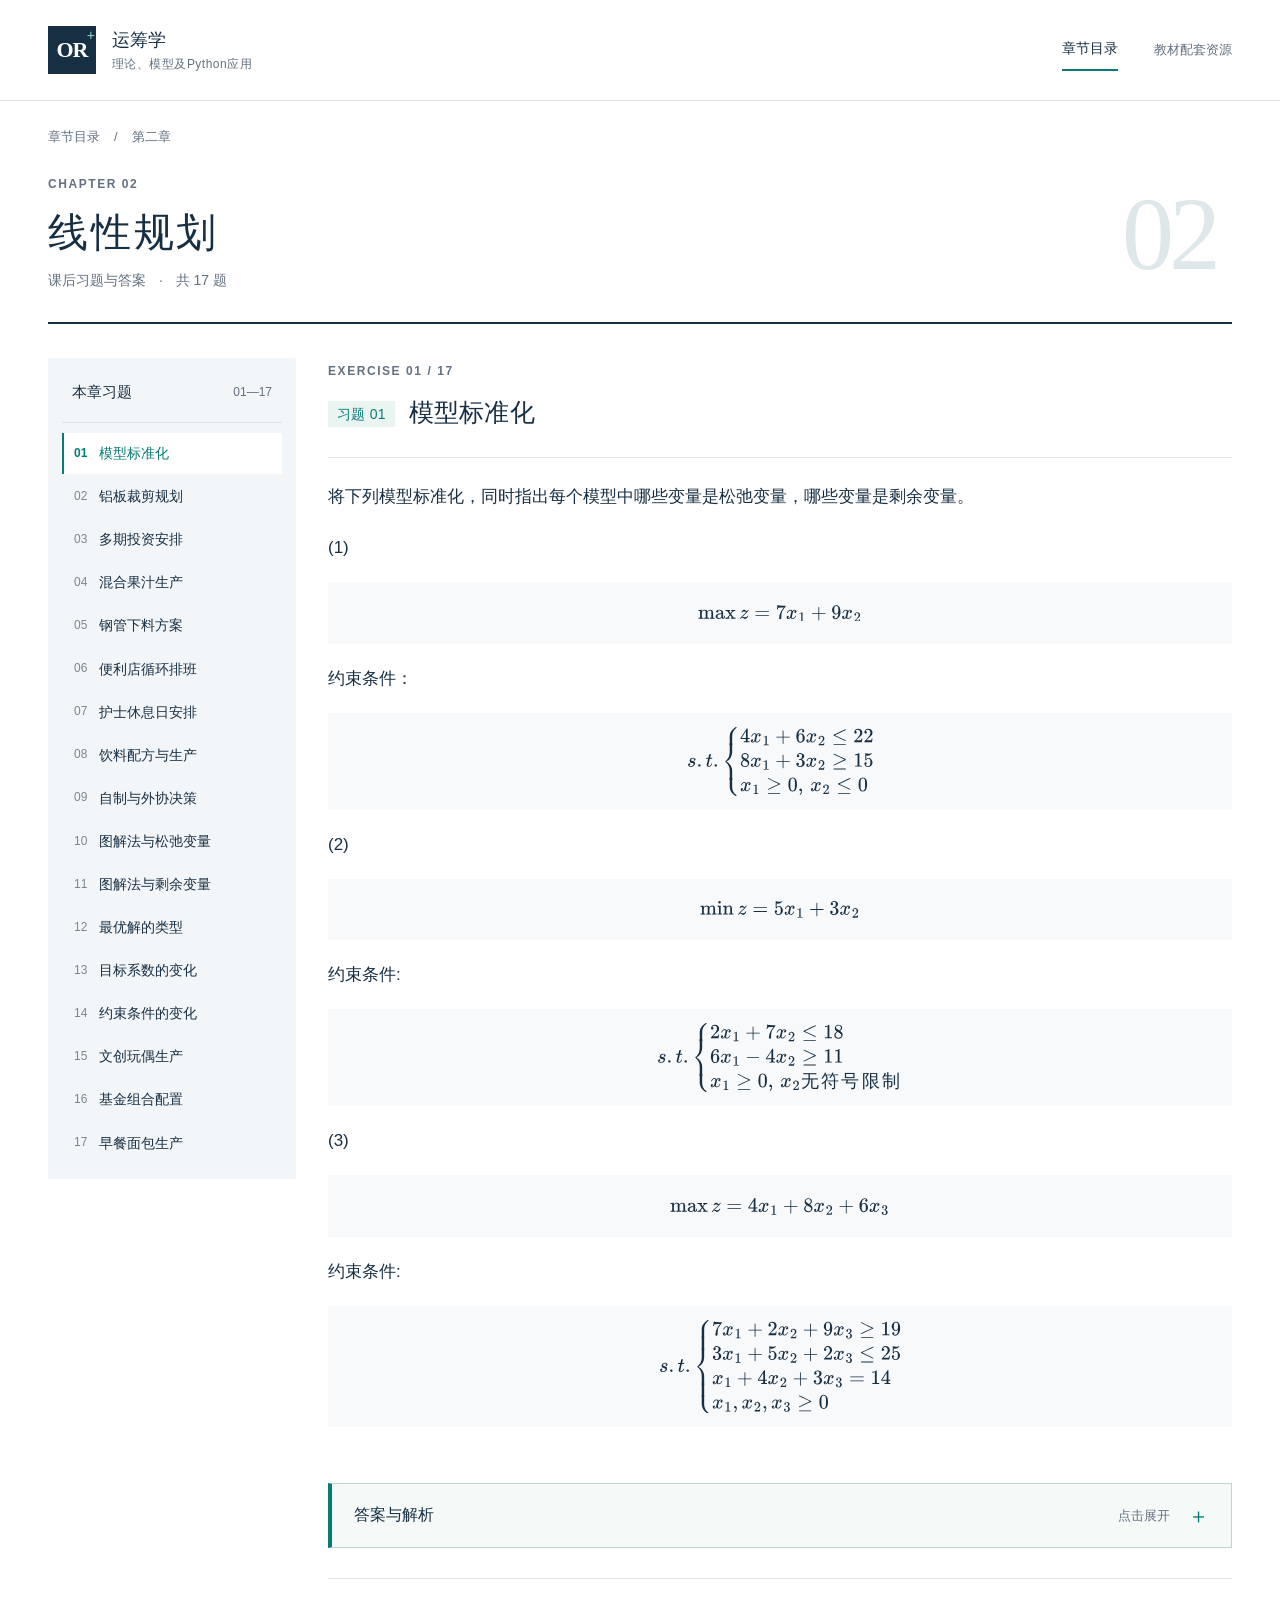
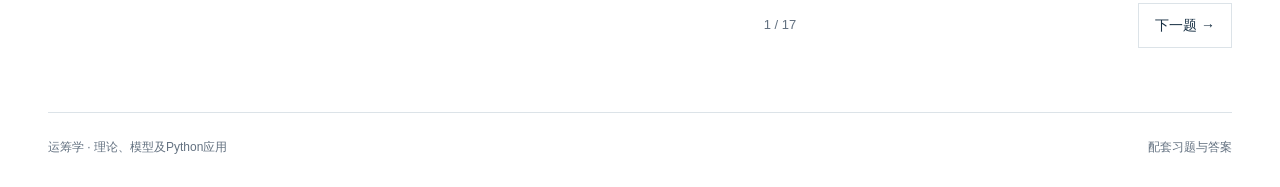
==== commit 26a7d88e: "Add files via upload" ====
--- a/chapter-02.html
+++ b/chapter-02.html
@@ -1,84 +1,230 @@
-<!doctype html><html lang="zh-CN"><head><meta charset="UTF-8"><meta name="viewport" content="width=device-width,initial-scale=1"><meta name="description" content="《运筹学 理论、模型及Python应用》配套习题，按章节阅读题目与数学模型。"><title>第二章 线性规划 · 运筹学配套学习资源</title><link rel="stylesheet" href="styles.css"><link rel="icon" href="favicon.svg" type="image/svg+xml"></head><body><a class="skip-link" href="#main">跳至正文</a><header class="site-header"><a class="brand" href="index.html" aria-label="返回教材首页"><span class="brand-symbol">OR<span>+</span></span><span class="brand-name">运筹学<span>理论、模型及Python应用</span></span></a><nav aria-label="主导航"><a href="index.html">章节目录</a><span class="edition">教材配套资源</span></nav></header><main id="main" class="chapter-page"><div class="breadcrumb"><a href="index.html">章节目录</a><span aria-hidden="true">/</span><span>第二章</span></div><section class="chapter-intro"><div><p class="eyebrow">CHAPTER 02</p><h1>线性规划</h1><p>课后习题 <span>·</span> 共 17 题</p></div><span class="chapter-watermark" aria-hidden="true">02</span></section><div class="reading-layout"><aside class="exercise-sidebar"><div class="sidebar-heading"><h2>本章习题</h2><span>01—17</span></div><nav aria-label="习题目录"><a href="#q1" data-question="1"><span>01</span>模型标准化</a><a href="#q2" data-question="2"><span>02</span>铝板裁剪规划</a><a href="#q3" data-question="3"><span>03</span>多期投资安排</a><a href="#q4" data-question="4"><span>04</span>混合果汁生产</a><a href="#q5" data-question="5"><span>05</span>钢管下料方案</a><a href="#q6" data-question="6"><span>06</span>便利店循环排班</a><a href="#q7" data-question="7"><span>07</span>护士休息日安排</a><a href="#q8" data-question="8"><span>08</span>饮料配方与生产</a><a href="#q9" data-question="9"><span>09</span>自制与外协决策</a><a href="#q10" data-question="10"><span>10</span>图解法与松弛变量</a><a href="#q11" data-question="11"><span>11</span>图解法与剩余变量</a><a href="#q12" data-question="12"><span>12</span>最优解的类型</a><a href="#q13" data-question="13"><span>13</span>目标系数的变化</a><a href="#q14" data-question="14"><span>14</span>约束条件的变化</a><a href="#q15" data-question="15"><span>15</span>文创玩偶生产</a><a href="#q16" data-question="16"><span>16</span>基金组合配置</a><a href="#q17" data-question="17"><span>17</span>早餐面包生产</a></nav></aside><div class="reading-main"><div class="mobile-jump"><label for="question-select">选择习题</label><select id="question-select"><option value="1">01 · 模型标准化</option><option value="2">02 · 铝板裁剪规划</option><option value="3">03 · 多期投资安排</option><option value="4">04 · 混合果汁生产</option><option value="5">05 · 钢管下料方案</option><option value="6">06 · 便利店循环排班</option><option value="7">07 · 护士休息日安排</option><option value="8">08 · 饮料配方与生产</option><option value="9">09 · 自制与外协决策</option><option value="10">10 · 图解法与松弛变量</option><option value="11">11 · 图解法与剩余变量</option><option value="12">12 · 最优解的类型</option><option value="13">13 · 目标系数的变化</option><option value="14">14 · 约束条件的变化</option><option value="15">15 · 文创玩偶生产</option><option value="16">16 · 基金组合配置</option><option value="17">17 · 早餐面包生产</option></select></div><div id="question-content"><article class="question" id="q1" aria-labelledby="q1-title"><div class="question-heading"><p class="eyebrow">EXERCISE 01 / 17</p><h2 id="q1-title"><span>习题 01</span>模型标准化</h2></div><div class="question-body"><p>将下列模型标准化，同时指出每个模型中哪些变量是松弛变量，哪些变量是剩余变量。</p><p>（1）<span class="math math-display" role="math" aria-label="\max z = 7x_1 + 9x_2"><span aria-hidden="true"><mjx-container class="MathJax" jax="SVG" display="true"><svg style="vertical-align: -0.339ex;" xmlns="http://www.w3.org/2000/svg" width="18.248ex" height="1.869ex" role="img" focusable="false" viewBox="0 -676 8065.8 826"><g stroke="currentColor" fill="currentColor" stroke-width="0" transform="scale(1,-1)"><g data-mml-node="math"><g data-mml-node="mo"><path data-c="6D" d="M41 46H55Q94 46 102 60V68Q102 77 102 91T102 122T103 161T103 203Q103 234 103 269T102 328V351Q99 370 88 376T43 385H25V408Q25 431 27 431L37 432Q47 433 65 434T102 436Q119 437 138 438T167 441T178 442H181V402Q181 364 182 364T187 369T199 384T218 402T247 421T285 437Q305 442 336 442Q351 442 364 440T387 434T406 426T421 417T432 406T441 395T448 384T452 374T455 366L457 361L460 365Q463 369 466 373T475 384T488 397T503 410T523 422T546 432T572 439T603 442Q729 442 740 329Q741 322 741 190V104Q741 66 743 59T754 49Q775 46 803 46H819V0H811L788 1Q764 2 737 2T699 3Q596 3 587 0H579V46H595Q656 46 656 62Q657 64 657 200Q656 335 655 343Q649 371 635 385T611 402T585 404Q540 404 506 370Q479 343 472 315T464 232V168V108Q464 78 465 68T468 55T477 49Q498 46 526 46H542V0H534L510 1Q487 2 460 2T422 3Q319 3 310 0H302V46H318Q379 46 379 62Q380 64 380 200Q379 335 378 343Q372 371 358 385T334 402T308 404Q263 404 229 370Q202 343 195 315T187 232V168V108Q187 78 188 68T191 55T200 49Q221 46 249 46H265V0H257L234 1Q210 2 183 2T145 3Q42 3 33 0H25V46H41Z"></path><path data-c="61" d="M137 305T115 305T78 320T63 359Q63 394 97 421T218 448Q291 448 336 416T396 340Q401 326 401 309T402 194V124Q402 76 407 58T428 40Q443 40 448 56T453 109V145H493V106Q492 66 490 59Q481 29 455 12T400 -6T353 12T329 54V58L327 55Q325 52 322 49T314 40T302 29T287 17T269 6T247 -2T221 -8T190 -11Q130 -11 82 20T34 107Q34 128 41 147T68 188T116 225T194 253T304 268H318V290Q318 324 312 340Q290 411 215 411Q197 411 181 410T156 406T148 403Q170 388 170 359Q170 334 154 320ZM126 106Q126 75 150 51T209 26Q247 26 276 49T315 109Q317 116 318 175Q318 233 317 233Q309 233 296 232T251 223T193 203T147 166T126 106Z" transform="translate(833,0)"></path><path data-c="78" d="M201 0Q189 3 102 3Q26 3 17 0H11V46H25Q48 47 67 52T96 61T121 78T139 96T160 122T180 150L226 210L168 288Q159 301 149 315T133 336T122 351T113 363T107 370T100 376T94 379T88 381T80 383Q74 383 44 385H16V431H23Q59 429 126 429Q219 429 229 431H237V385Q201 381 201 369Q201 367 211 353T239 315T268 274L272 270L297 304Q329 345 329 358Q329 364 327 369T322 376T317 380T310 384L307 385H302V431H309Q324 428 408 428Q487 428 493 431H499V385H492Q443 385 411 368Q394 360 377 341T312 257L296 236L358 151Q424 61 429 57T446 50Q464 46 499 46H516V0H510H502Q494 1 482 1T457 2T432 2T414 3Q403 3 377 3T327 1L304 0H295V46H298Q309 46 320 51T331 63Q331 65 291 120L250 175Q249 174 219 133T185 88Q181 83 181 74Q181 63 188 55T206 46Q208 46 208 23V0H201Z" transform="translate(1333,0)"></path></g><g data-mml-node="mi" transform="translate(2027.7,0)"><path data-c="1D467" d="M347 338Q337 338 294 349T231 360Q211 360 197 356T174 346T162 335T155 324L153 320Q150 317 138 317Q117 317 117 325Q117 330 120 339Q133 378 163 406T229 440Q241 442 246 442Q271 442 291 425T329 392T367 375Q389 375 411 408T434 441Q435 442 449 442H462Q468 436 468 434Q468 430 463 420T449 399T432 377T418 358L411 349Q368 298 275 214T160 106L148 94L163 93Q185 93 227 82T290 71Q328 71 360 90T402 140Q406 149 409 151T424 153Q443 153 443 143Q443 138 442 134Q425 72 376 31T278 -11Q252 -11 232 6T193 40T155 57Q111 57 76 -3Q70 -11 59 -11H54H41Q35 -5 35 -2Q35 13 93 84Q132 129 225 214T340 322Q352 338 347 338Z"></path></g><g data-mml-node="mo" transform="translate(2770.4,0)"><path data-c="3D" d="M56 347Q56 360 70 367H707Q722 359 722 347Q722 336 708 328L390 327H72Q56 332 56 347ZM56 153Q56 168 72 173H708Q722 163 722 153Q722 140 707 133H70Q56 140 56 153Z"></path></g><g data-mml-node="mn" transform="translate(3826.2,0)"><path data-c="37" d="M55 458Q56 460 72 567L88 674Q88 676 108 676H128V672Q128 662 143 655T195 646T364 644H485V605L417 512Q408 500 387 472T360 435T339 403T319 367T305 330T292 284T284 230T278 162T275 80Q275 66 275 52T274 28V19Q270 2 255 -10T221 -22Q210 -22 200 -19T179 0T168 40Q168 198 265 368Q285 400 349 489L395 552H302Q128 552 119 546Q113 543 108 522T98 479L95 458V455H55V458Z"></path></g><g data-mml-node="msub" transform="translate(4326.2,0)"><g data-mml-node="mi"><path data-c="1D465" d="M52 289Q59 331 106 386T222 442Q257 442 286 424T329 379Q371 442 430 442Q467 442 494 420T522 361Q522 332 508 314T481 292T458 288Q439 288 427 299T415 328Q415 374 465 391Q454 404 425 404Q412 404 406 402Q368 386 350 336Q290 115 290 78Q290 50 306 38T341 26Q378 26 414 59T463 140Q466 150 469 151T485 153H489Q504 153 504 145Q504 144 502 134Q486 77 440 33T333 -11Q263 -11 227 52Q186 -10 133 -10H127Q78 -10 57 16T35 71Q35 103 54 123T99 143Q142 143 142 101Q142 81 130 66T107 46T94 41L91 40Q91 39 97 36T113 29T132 26Q168 26 194 71Q203 87 217 139T245 247T261 313Q266 340 266 352Q266 380 251 392T217 404Q177 404 142 372T93 290Q91 281 88 280T72 278H58Q52 284 52 289Z"></path></g><g data-mml-node="mn" transform="translate(605,-150) scale(0.707)"><path data-c="31" d="M213 578L200 573Q186 568 160 563T102 556H83V602H102Q149 604 189 617T245 641T273 663Q275 666 285 666Q294 666 302 660V361L303 61Q310 54 315 52T339 48T401 46H427V0H416Q395 3 257 3Q121 3 100 0H88V46H114Q136 46 152 46T177 47T193 50T201 52T207 57T213 61V578Z"></path></g></g><g data-mml-node="mo" transform="translate(5557,0)"><path data-c="2B" d="M56 237T56 250T70 270H369V420L370 570Q380 583 389 583Q402 583 409 568V270H707Q722 262 722 250T707 230H409V-68Q401 -82 391 -82H389H387Q375 -82 369 -68V230H70Q56 237 56 250Z"></path></g><g data-mml-node="mn" transform="translate(6557.2,0)"><path data-c="39" d="M352 287Q304 211 232 211Q154 211 104 270T44 396Q42 412 42 436V444Q42 537 111 606Q171 666 243 666Q245 666 249 666T257 665H261Q273 665 286 663T323 651T370 619T413 560Q456 472 456 334Q456 194 396 97Q361 41 312 10T208 -22Q147 -22 108 7T68 93T121 149Q143 149 158 135T173 96Q173 78 164 65T148 49T135 44L131 43Q131 41 138 37T164 27T206 22H212Q272 22 313 86Q352 142 352 280V287ZM244 248Q292 248 321 297T351 430Q351 508 343 542Q341 552 337 562T323 588T293 615T246 625Q208 625 181 598Q160 576 154 546T147 441Q147 358 152 329T172 282Q197 248 244 248Z"></path></g><g data-mml-node="msub" transform="translate(7057.2,0)"><g data-mml-node="mi"><path data-c="1D465" d="M52 289Q59 331 106 386T222 442Q257 442 286 424T329 379Q371 442 430 442Q467 442 494 420T522 361Q522 332 508 314T481 292T458 288Q439 288 427 299T415 328Q415 374 465 391Q454 404 425 404Q412 404 406 402Q368 386 350 336Q290 115 290 78Q290 50 306 38T341 26Q378 26 414 59T463 140Q466 150 469 151T485 153H489Q504 153 504 145Q504 144 502 134Q486 77 440 33T333 -11Q263 -11 227 52Q186 -10 133 -10H127Q78 -10 57 16T35 71Q35 103 54 123T99 143Q142 143 142 101Q142 81 130 66T107 46T94 41L91 40Q91 39 97 36T113 29T132 26Q168 26 194 71Q203 87 217 139T245 247T261 313Q266 340 266 352Q266 380 251 392T217 404Q177 404 142 372T93 290Q91 281 88 280T72 278H58Q52 284 52 289Z"></path></g><g data-mml-node="mn" transform="translate(605,-150) scale(0.707)"><path data-c="32" d="M109 429Q82 429 66 447T50 491Q50 562 103 614T235 666Q326 666 387 610T449 465Q449 422 429 383T381 315T301 241Q265 210 201 149L142 93L218 92Q375 92 385 97Q392 99 409 186V189H449V186Q448 183 436 95T421 3V0H50V19V31Q50 38 56 46T86 81Q115 113 136 137Q145 147 170 174T204 211T233 244T261 278T284 308T305 340T320 369T333 401T340 431T343 464Q343 527 309 573T212 619Q179 619 154 602T119 569T109 550Q109 549 114 549Q132 549 151 535T170 489Q170 464 154 447T109 429Z"></path></g></g></g></g></svg></mjx-container></span></span></p><p><span class="math math-display" role="math" aria-label="
-\text{s.t.}  \begin{cases}
+<!doctype html><html lang="zh-CN"><head><meta charset="UTF-8"><meta name="viewport" content="width=device-width,initial-scale=1"><meta name="description" content="《运筹学 理论、模型及Python应用》配套习题与答案解析。"><title>第二章 线性规划 · 运筹学配套学习资源</title><link rel="stylesheet" href="styles.css"><link rel="icon" href="favicon.svg" type="image/svg+xml"></head><body><a class="skip-link" href="#main">跳至正文</a><header class="site-header"><a class="brand" href="index.html" aria-label="返回教材首页"><span class="brand-symbol">OR<span>+</span></span><span class="brand-name">运筹学<span>理论、模型及Python应用</span></span></a><nav aria-label="主导航"><a href="index.html">章节目录</a><span class="edition">教材配套资源</span></nav></header><main id="main" class="chapter-page"><div class="breadcrumb"><a href="index.html">章节目录</a><span aria-hidden="true">/</span><span>第二章</span></div><section class="chapter-intro"><div><p class="eyebrow">CHAPTER 02</p><h1>线性规划</h1><p>课后习题与答案 <span>·</span> 共 17 题</p></div><span class="chapter-watermark" aria-hidden="true">02</span></section><div class="reading-layout"><aside class="exercise-sidebar"><div class="sidebar-heading"><h2>本章习题</h2><span>01—17</span></div><nav aria-label="习题目录"><a href="#q1" data-question="1"><span>01</span>模型标准化</a><a href="#q2" data-question="2"><span>02</span>铝板裁剪规划</a><a href="#q3" data-question="3"><span>03</span>多期投资安排</a><a href="#q4" data-question="4"><span>04</span>混合果汁生产</a><a href="#q5" data-question="5"><span>05</span>钢管下料方案</a><a href="#q6" data-question="6"><span>06</span>便利店循环排班</a><a href="#q7" data-question="7"><span>07</span>护士休息日安排</a><a href="#q8" data-question="8"><span>08</span>饮料配方与生产</a><a href="#q9" data-question="9"><span>09</span>自制与外协决策</a><a href="#q10" data-question="10"><span>10</span>图解法与松弛变量</a><a href="#q11" data-question="11"><span>11</span>图解法与剩余变量</a><a href="#q12" data-question="12"><span>12</span>最优解的类型</a><a href="#q13" data-question="13"><span>13</span>目标系数的变化</a><a href="#q14" data-question="14"><span>14</span>约束条件的变化</a><a href="#q15" data-question="15"><span>15</span>文创玩偶生产</a><a href="#q16" data-question="16"><span>16</span>基金组合配置</a><a href="#q17" data-question="17"><span>17</span>早餐面包生产</a></nav></aside><div class="reading-main"><div class="mobile-jump"><label for="question-select">选择习题</label><select id="question-select"><option value="1">01 · 模型标准化</option><option value="2">02 · 铝板裁剪规划</option><option value="3">03 · 多期投资安排</option><option value="4">04 · 混合果汁生产</option><option value="5">05 · 钢管下料方案</option><option value="6">06 · 便利店循环排班</option><option value="7">07 · 护士休息日安排</option><option value="8">08 · 饮料配方与生产</option><option value="9">09 · 自制与外协决策</option><option value="10">10 · 图解法与松弛变量</option><option value="11">11 · 图解法与剩余变量</option><option value="12">12 · 最优解的类型</option><option value="13">13 · 目标系数的变化</option><option value="14">14 · 约束条件的变化</option><option value="15">15 · 文创玩偶生产</option><option value="16">16 · 基金组合配置</option><option value="17">17 · 早餐面包生产</option></select></div><div id="question-content"><article class="question" id="q1" aria-labelledby="q1-title"><div class="question-heading"><p class="eyebrow">EXERCISE 01 / 17</p><h2 id="q1-title"><span>习题 01</span>模型标准化</h2></div><div class="question-body"><p>将下列模型标准化，同时指出每个模型中哪些变量是松弛变量，哪些变量是剩余变量。</p><p>(1)<span class="math math-display" role="math" aria-label="\max z = 7x_1 + 9x_2"><span aria-hidden="true"><mjx-container class="MathJax" jax="SVG" display="true"><svg style="vertical-align: -0.339ex;" xmlns="http://www.w3.org/2000/svg" width="18.248ex" height="1.869ex" role="img" focusable="false" viewBox="0 -676 8065.8 826"><g stroke="currentColor" fill="currentColor" stroke-width="0" transform="scale(1,-1)"><g data-mml-node="math"><g data-mml-node="mo"><path data-c="6D" d="M41 46H55Q94 46 102 60V68Q102 77 102 91T102 122T103 161T103 203Q103 234 103 269T102 328V351Q99 370 88 376T43 385H25V408Q25 431 27 431L37 432Q47 433 65 434T102 436Q119 437 138 438T167 441T178 442H181V402Q181 364 182 364T187 369T199 384T218 402T247 421T285 437Q305 442 336 442Q351 442 364 440T387 434T406 426T421 417T432 406T441 395T448 384T452 374T455 366L457 361L460 365Q463 369 466 373T475 384T488 397T503 410T523 422T546 432T572 439T603 442Q729 442 740 329Q741 322 741 190V104Q741 66 743 59T754 49Q775 46 803 46H819V0H811L788 1Q764 2 737 2T699 3Q596 3 587 0H579V46H595Q656 46 656 62Q657 64 657 200Q656 335 655 343Q649 371 635 385T611 402T585 404Q540 404 506 370Q479 343 472 315T464 232V168V108Q464 78 465 68T468 55T477 49Q498 46 526 46H542V0H534L510 1Q487 2 460 2T422 3Q319 3 310 0H302V46H318Q379 46 379 62Q380 64 380 200Q379 335 378 343Q372 371 358 385T334 402T308 404Q263 404 229 370Q202 343 195 315T187 232V168V108Q187 78 188 68T191 55T200 49Q221 46 249 46H265V0H257L234 1Q210 2 183 2T145 3Q42 3 33 0H25V46H41Z"></path><path data-c="61" d="M137 305T115 305T78 320T63 359Q63 394 97 421T218 448Q291 448 336 416T396 340Q401 326 401 309T402 194V124Q402 76 407 58T428 40Q443 40 448 56T453 109V145H493V106Q492 66 490 59Q481 29 455 12T400 -6T353 12T329 54V58L327 55Q325 52 322 49T314 40T302 29T287 17T269 6T247 -2T221 -8T190 -11Q130 -11 82 20T34 107Q34 128 41 147T68 188T116 225T194 253T304 268H318V290Q318 324 312 340Q290 411 215 411Q197 411 181 410T156 406T148 403Q170 388 170 359Q170 334 154 320ZM126 106Q126 75 150 51T209 26Q247 26 276 49T315 109Q317 116 318 175Q318 233 317 233Q309 233 296 232T251 223T193 203T147 166T126 106Z" transform="translate(833,0)"></path><path data-c="78" d="M201 0Q189 3 102 3Q26 3 17 0H11V46H25Q48 47 67 52T96 61T121 78T139 96T160 122T180 150L226 210L168 288Q159 301 149 315T133 336T122 351T113 363T107 370T100 376T94 379T88 381T80 383Q74 383 44 385H16V431H23Q59 429 126 429Q219 429 229 431H237V385Q201 381 201 369Q201 367 211 353T239 315T268 274L272 270L297 304Q329 345 329 358Q329 364 327 369T322 376T317 380T310 384L307 385H302V431H309Q324 428 408 428Q487 428 493 431H499V385H492Q443 385 411 368Q394 360 377 341T312 257L296 236L358 151Q424 61 429 57T446 50Q464 46 499 46H516V0H510H502Q494 1 482 1T457 2T432 2T414 3Q403 3 377 3T327 1L304 0H295V46H298Q309 46 320 51T331 63Q331 65 291 120L250 175Q249 174 219 133T185 88Q181 83 181 74Q181 63 188 55T206 46Q208 46 208 23V0H201Z" transform="translate(1333,0)"></path></g><g data-mml-node="mi" transform="translate(2027.7,0)"><path data-c="1D467" d="M347 338Q337 338 294 349T231 360Q211 360 197 356T174 346T162 335T155 324L153 320Q150 317 138 317Q117 317 117 325Q117 330 120 339Q133 378 163 406T229 440Q241 442 246 442Q271 442 291 425T329 392T367 375Q389 375 411 408T434 441Q435 442 449 442H462Q468 436 468 434Q468 430 463 420T449 399T432 377T418 358L411 349Q368 298 275 214T160 106L148 94L163 93Q185 93 227 82T290 71Q328 71 360 90T402 140Q406 149 409 151T424 153Q443 153 443 143Q443 138 442 134Q425 72 376 31T278 -11Q252 -11 232 6T193 40T155 57Q111 57 76 -3Q70 -11 59 -11H54H41Q35 -5 35 -2Q35 13 93 84Q132 129 225 214T340 322Q352 338 347 338Z"></path></g><g data-mml-node="mo" transform="translate(2770.4,0)"><path data-c="3D" d="M56 347Q56 360 70 367H707Q722 359 722 347Q722 336 708 328L390 327H72Q56 332 56 347ZM56 153Q56 168 72 173H708Q722 163 722 153Q722 140 707 133H70Q56 140 56 153Z"></path></g><g data-mml-node="mn" transform="translate(3826.2,0)"><path data-c="37" d="M55 458Q56 460 72 567L88 674Q88 676 108 676H128V672Q128 662 143 655T195 646T364 644H485V605L417 512Q408 500 387 472T360 435T339 403T319 367T305 330T292 284T284 230T278 162T275 80Q275 66 275 52T274 28V19Q270 2 255 -10T221 -22Q210 -22 200 -19T179 0T168 40Q168 198 265 368Q285 400 349 489L395 552H302Q128 552 119 546Q113 543 108 522T98 479L95 458V455H55V458Z"></path></g><g data-mml-node="msub" transform="translate(4326.2,0)"><g data-mml-node="mi"><path data-c="1D465" d="M52 289Q59 331 106 386T222 442Q257 442 286 424T329 379Q371 442 430 442Q467 442 494 420T522 361Q522 332 508 314T481 292T458 288Q439 288 427 299T415 328Q415 374 465 391Q454 404 425 404Q412 404 406 402Q368 386 350 336Q290 115 290 78Q290 50 306 38T341 26Q378 26 414 59T463 140Q466 150 469 151T485 153H489Q504 153 504 145Q504 144 502 134Q486 77 440 33T333 -11Q263 -11 227 52Q186 -10 133 -10H127Q78 -10 57 16T35 71Q35 103 54 123T99 143Q142 143 142 101Q142 81 130 66T107 46T94 41L91 40Q91 39 97 36T113 29T132 26Q168 26 194 71Q203 87 217 139T245 247T261 313Q266 340 266 352Q266 380 251 392T217 404Q177 404 142 372T93 290Q91 281 88 280T72 278H58Q52 284 52 289Z"></path></g><g data-mml-node="mn" transform="translate(605,-150) scale(0.707)"><path data-c="31" d="M213 578L200 573Q186 568 160 563T102 556H83V602H102Q149 604 189 617T245 641T273 663Q275 666 285 666Q294 666 302 660V361L303 61Q310 54 315 52T339 48T401 46H427V0H416Q395 3 257 3Q121 3 100 0H88V46H114Q136 46 152 46T177 47T193 50T201 52T207 57T213 61V578Z"></path></g></g><g data-mml-node="mo" transform="translate(5557,0)"><path data-c="2B" d="M56 237T56 250T70 270H369V420L370 570Q380 583 389 583Q402 583 409 568V270H707Q722 262 722 250T707 230H409V-68Q401 -82 391 -82H389H387Q375 -82 369 -68V230H70Q56 237 56 250Z"></path></g><g data-mml-node="mn" transform="translate(6557.2,0)"><path data-c="39" d="M352 287Q304 211 232 211Q154 211 104 270T44 396Q42 412 42 436V444Q42 537 111 606Q171 666 243 666Q245 666 249 666T257 665H261Q273 665 286 663T323 651T370 619T413 560Q456 472 456 334Q456 194 396 97Q361 41 312 10T208 -22Q147 -22 108 7T68 93T121 149Q143 149 158 135T173 96Q173 78 164 65T148 49T135 44L131 43Q131 41 138 37T164 27T206 22H212Q272 22 313 86Q352 142 352 280V287ZM244 248Q292 248 321 297T351 430Q351 508 343 542Q341 552 337 562T323 588T293 615T246 625Q208 625 181 598Q160 576 154 546T147 441Q147 358 152 329T172 282Q197 248 244 248Z"></path></g><g data-mml-node="msub" transform="translate(7057.2,0)"><g data-mml-node="mi"><path data-c="1D465" d="M52 289Q59 331 106 386T222 442Q257 442 286 424T329 379Q371 442 430 442Q467 442 494 420T522 361Q522 332 508 314T481 292T458 288Q439 288 427 299T415 328Q415 374 465 391Q454 404 425 404Q412 404 406 402Q368 386 350 336Q290 115 290 78Q290 50 306 38T341 26Q378 26 414 59T463 140Q466 150 469 151T485 153H489Q504 153 504 145Q504 144 502 134Q486 77 440 33T333 -11Q263 -11 227 52Q186 -10 133 -10H127Q78 -10 57 16T35 71Q35 103 54 123T99 143Q142 143 142 101Q142 81 130 66T107 46T94 41L91 40Q91 39 97 36T113 29T132 26Q168 26 194 71Q203 87 217 139T245 247T261 313Q266 340 266 352Q266 380 251 392T217 404Q177 404 142 372T93 290Q91 281 88 280T72 278H58Q52 284 52 289Z"></path></g><g data-mml-node="mn" transform="translate(605,-150) scale(0.707)"><path data-c="32" d="M109 429Q82 429 66 447T50 491Q50 562 103 614T235 666Q326 666 387 610T449 465Q449 422 429 383T381 315T301 241Q265 210 201 149L142 93L218 92Q375 92 385 97Q392 99 409 186V189H449V186Q448 183 436 95T421 3V0H50V19V31Q50 38 56 46T86 81Q115 113 136 137Q145 147 170 174T204 211T233 244T261 278T284 308T305 340T320 369T333 401T340 431T343 464Q343 527 309 573T212 619Q179 619 154 602T119 569T109 550Q109 549 114 549Q132 549 151 535T170 489Q170 464 154 447T109 429Z"></path></g></g></g></g></svg></mjx-container></span></span></p><p>约束条件：
+<span class="math math-display" role="math" aria-label="s.t.  \begin{cases}
 4x_1 + 6x_2 \leq 22 \\
 8x_1 + 3x_2 \geq 15 \\
 x_1 \geq 0,\, x_2 \leq 0
-\end{cases}
-"><span aria-hidden="true"><mjx-container class="MathJax" jax="SVG" display="true"><svg style="vertical-align: -3.281ex;" xmlns="http://www.w3.org/2000/svg" width="20.289ex" height="7.692ex" role="img" focusable="false" viewBox="0 -1950 8967.8 3400"><g stroke="currentColor" fill="currentColor" stroke-width="0" transform="scale(1,-1)"><g data-mml-node="math"><g data-mml-node="mtext"><path data-c="73" d="M295 316Q295 356 268 385T190 414Q154 414 128 401Q98 382 98 349Q97 344 98 336T114 312T157 287Q175 282 201 278T245 269T277 256Q294 248 310 236T342 195T359 133Q359 71 321 31T198 -10H190Q138 -10 94 26L86 19L77 10Q71 4 65 -1L54 -11H46H42Q39 -11 33 -5V74V132Q33 153 35 157T45 162H54Q66 162 70 158T75 146T82 119T101 77Q136 26 198 26Q295 26 295 104Q295 133 277 151Q257 175 194 187T111 210Q75 227 54 256T33 318Q33 357 50 384T93 424T143 442T187 447H198Q238 447 268 432L283 424L292 431Q302 440 314 448H322H326Q329 448 335 442V310L329 304H301Q295 310 295 316Z"></path><path data-c="2E" d="M78 60Q78 84 95 102T138 120Q162 120 180 104T199 61Q199 36 182 18T139 0T96 17T78 60Z" transform="translate(394,0)"></path><path data-c="74" d="M27 422Q80 426 109 478T141 600V615H181V431H316V385H181V241Q182 116 182 100T189 68Q203 29 238 29Q282 29 292 100Q293 108 293 146V181H333V146V134Q333 57 291 17Q264 -10 221 -10Q187 -10 162 2T124 33T105 68T98 100Q97 107 97 248V385H18V422H27Z" transform="translate(672,0)"></path><path data-c="2E" d="M78 60Q78 84 95 102T138 120Q162 120 180 104T199 61Q199 36 182 18T139 0T96 17T78 60Z" transform="translate(1061,0)"></path></g><g data-mml-node="mrow" transform="translate(1505.7,0)"><g data-mml-node="mo"><path data-c="23A7" d="M712 899L718 893V876V865Q718 854 704 846Q627 793 577 710T510 525Q510 524 509 521Q505 493 504 349Q504 345 504 334Q504 277 504 240Q504 -2 503 -4Q502 -8 494 -9T444 -10Q392 -10 390 -9Q387 -8 386 -5Q384 5 384 230Q384 262 384 312T383 382Q383 481 392 535T434 656Q510 806 664 892L677 899H712Z" transform="translate(0,1051)"></path><path data-c="23A9" d="M718 -893L712 -899H677L666 -893Q542 -825 468 -714T385 -476Q384 -466 384 -282Q384 3 385 5L389 9Q392 10 444 10Q486 10 494 9T503 4Q504 2 504 -239V-310V-366Q504 -470 508 -513T530 -609Q546 -657 569 -698T617 -767T661 -812T699 -843T717 -856T718 -876V-893Z" transform="translate(0,-551)"></path><path data-c="23A8" d="M389 1159Q391 1160 455 1160Q496 1160 498 1159Q501 1158 502 1155Q504 1145 504 924Q504 691 503 682Q494 549 425 439T243 259L229 250L243 241Q349 175 421 66T503 -182Q504 -191 504 -424Q504 -600 504 -629T499 -659H498Q496 -660 444 -660T390 -659Q387 -658 386 -655Q384 -645 384 -425V-282Q384 -176 377 -116T342 10Q325 54 301 92T255 155T214 196T183 222T171 232Q170 233 170 250T171 268Q171 269 191 284T240 331T300 407T354 524T383 679Q384 691 384 925Q384 1152 385 1155L389 1159Z" transform="translate(0,0)"></path><svg width="889" height="81" y="1060" x="0" viewBox="0 14.3 889 81"><path data-c="23AA" d="M384 150V266Q384 304 389 309Q391 310 455 310Q496 310 498 309Q502 308 503 298Q504 283 504 150Q504 32 504 12T499 -9H498Q496 -10 444 -10T390 -9Q386 -8 385 2Q384 17 384 150Z" transform="scale(1,0.398)"></path></svg><svg width="889" height="81" y="-641" x="0" viewBox="0 14.3 889 81"><path data-c="23AA" d="M384 150V266Q384 304 389 309Q391 310 455 310Q496 310 498 309Q502 308 503 298Q504 283 504 150Q504 32 504 12T499 -9H498Q496 -10 444 -10T390 -9Q386 -8 385 2Q384 17 384 150Z" transform="scale(1,0.398)"></path></svg></g><g data-mml-node="mtable" transform="translate(889,0)"><g data-mml-node="mtr" transform="translate(0,1200)"><g data-mml-node="mtd"><g data-mml-node="mn"><path data-c="34" d="M462 0Q444 3 333 3Q217 3 199 0H190V46H221Q241 46 248 46T265 48T279 53T286 61Q287 63 287 115V165H28V211L179 442Q332 674 334 675Q336 677 355 677H373L379 671V211H471V165H379V114Q379 73 379 66T385 54Q393 47 442 46H471V0H462ZM293 211V545L74 212L183 211H293Z"></path></g><g data-mml-node="msub" transform="translate(500,0)"><g data-mml-node="mi"><path data-c="1D465" d="M52 289Q59 331 106 386T222 442Q257 442 286 424T329 379Q371 442 430 442Q467 442 494 420T522 361Q522 332 508 314T481 292T458 288Q439 288 427 299T415 328Q415 374 465 391Q454 404 425 404Q412 404 406 402Q368 386 350 336Q290 115 290 78Q290 50 306 38T341 26Q378 26 414 59T463 140Q466 150 469 151T485 153H489Q504 153 504 145Q504 144 502 134Q486 77 440 33T333 -11Q263 -11 227 52Q186 -10 133 -10H127Q78 -10 57 16T35 71Q35 103 54 123T99 143Q142 143 142 101Q142 81 130 66T107 46T94 41L91 40Q91 39 97 36T113 29T132 26Q168 26 194 71Q203 87 217 139T245 247T261 313Q266 340 266 352Q266 380 251 392T217 404Q177 404 142 372T93 290Q91 281 88 280T72 278H58Q52 284 52 289Z"></path></g><g data-mml-node="mn" transform="translate(605,-150) scale(0.707)"><path data-c="31" d="M213 578L200 573Q186 568 160 563T102 556H83V602H102Q149 604 189 617T245 641T273 663Q275 666 285 666Q294 666 302 660V361L303 61Q310 54 315 52T339 48T401 46H427V0H416Q395 3 257 3Q121 3 100 0H88V46H114Q136 46 152 46T177 47T193 50T201 52T207 57T213 61V578Z"></path></g></g><g data-mml-node="mo" transform="translate(1730.8,0)"><path data-c="2B" d="M56 237T56 250T70 270H369V420L370 570Q380 583 389 583Q402 583 409 568V270H707Q722 262 722 250T707 230H409V-68Q401 -82 391 -82H389H387Q375 -82 369 -68V230H70Q56 237 56 250Z"></path></g><g data-mml-node="mn" transform="translate(2731,0)"><path data-c="36" d="M42 313Q42 476 123 571T303 666Q372 666 402 630T432 550Q432 525 418 510T379 495Q356 495 341 509T326 548Q326 592 373 601Q351 623 311 626Q240 626 194 566Q147 500 147 364L148 360Q153 366 156 373Q197 433 263 433H267Q313 433 348 414Q372 400 396 374T435 317Q456 268 456 210V192Q456 169 451 149Q440 90 387 34T253 -22Q225 -22 199 -14T143 16T92 75T56 172T42 313ZM257 397Q227 397 205 380T171 335T154 278T148 216Q148 133 160 97T198 39Q222 21 251 21Q302 21 329 59Q342 77 347 104T352 209Q352 289 347 316T329 361Q302 397 257 397Z"></path></g><g data-mml-node="msub" transform="translate(3231,0)"><g data-mml-node="mi"><path data-c="1D465" d="M52 289Q59 331 106 386T222 442Q257 442 286 424T329 379Q371 442 430 442Q467 442 494 420T522 361Q522 332 508 314T481 292T458 288Q439 288 427 299T415 328Q415 374 465 391Q454 404 425 404Q412 404 406 402Q368 386 350 336Q290 115 290 78Q290 50 306 38T341 26Q378 26 414 59T463 140Q466 150 469 151T485 153H489Q504 153 504 145Q504 144 502 134Q486 77 440 33T333 -11Q263 -11 227 52Q186 -10 133 -10H127Q78 -10 57 16T35 71Q35 103 54 123T99 143Q142 143 142 101Q142 81 130 66T107 46T94 41L91 40Q91 39 97 36T113 29T132 26Q168 26 194 71Q203 87 217 139T245 247T261 313Q266 340 266 352Q266 380 251 392T217 404Q177 404 142 372T93 290Q91 281 88 280T72 278H58Q52 284 52 289Z"></path></g><g data-mml-node="mn" transform="translate(605,-150) scale(0.707)"><path data-c="32" d="M109 429Q82 429 66 447T50 491Q50 562 103 614T235 666Q326 666 387 610T449 465Q449 422 429 383T381 315T301 241Q265 210 201 149L142 93L218 92Q375 92 385 97Q392 99 409 186V189H449V186Q448 183 436 95T421 3V0H50V19V31Q50 38 56 46T86 81Q115 113 136 137Q145 147 170 174T204 211T233 244T261 278T284 308T305 340T320 369T333 401T340 431T343 464Q343 527 309 573T212 619Q179 619 154 602T119 569T109 550Q109 549 114 549Q132 549 151 535T170 489Q170 464 154 447T109 429Z"></path></g></g><g data-mml-node="mo" transform="translate(4517.3,0)"><path data-c="2264" d="M674 636Q682 636 688 630T694 615T687 601Q686 600 417 472L151 346L399 228Q687 92 691 87Q694 81 694 76Q694 58 676 56H670L382 192Q92 329 90 331Q83 336 83 348Q84 359 96 365Q104 369 382 500T665 634Q669 636 674 636ZM84 -118Q84 -108 99 -98H678Q694 -104 694 -118Q694 -130 679 -138H98Q84 -131 84 -118Z"></path></g><g data-mml-node="mn" transform="translate(5573.1,0)"><path data-c="32" d="M109 429Q82 429 66 447T50 491Q50 562 103 614T235 666Q326 666 387 610T449 465Q449 422 429 383T381 315T301 241Q265 210 201 149L142 93L218 92Q375 92 385 97Q392 99 409 186V189H449V186Q448 183 436 95T421 3V0H50V19V31Q50 38 56 46T86 81Q115 113 136 137Q145 147 170 174T204 211T233 244T261 278T284 308T305 340T320 369T333 401T340 431T343 464Q343 527 309 573T212 619Q179 619 154 602T119 569T109 550Q109 549 114 549Q132 549 151 535T170 489Q170 464 154 447T109 429Z"></path><path data-c="32" d="M109 429Q82 429 66 447T50 491Q50 562 103 614T235 666Q326 666 387 610T449 465Q449 422 429 383T381 315T301 241Q265 210 201 149L142 93L218 92Q375 92 385 97Q392 99 409 186V189H449V186Q448 183 436 95T421 3V0H50V19V31Q50 38 56 46T86 81Q115 113 136 137Q145 147 170 174T204 211T233 244T261 278T284 308T305 340T320 369T333 401T340 431T343 464Q343 527 309 573T212 619Q179 619 154 602T119 569T109 550Q109 549 114 549Q132 549 151 535T170 489Q170 464 154 447T109 429Z" transform="translate(500,0)"></path></g></g></g><g data-mml-node="mtr" transform="translate(0,0)"><g data-mml-node="mtd"><g data-mml-node="mn"><path data-c="38" d="M70 417T70 494T124 618T248 666Q319 666 374 624T429 515Q429 485 418 459T392 417T361 389T335 371T324 363L338 354Q352 344 366 334T382 323Q457 264 457 174Q457 95 399 37T249 -22Q159 -22 101 29T43 155Q43 263 172 335L154 348Q133 361 127 368Q70 417 70 494ZM286 386L292 390Q298 394 301 396T311 403T323 413T334 425T345 438T355 454T364 471T369 491T371 513Q371 556 342 586T275 624Q268 625 242 625Q201 625 165 599T128 534Q128 511 141 492T167 463T217 431Q224 426 228 424L286 386ZM250 21Q308 21 350 55T392 137Q392 154 387 169T375 194T353 216T330 234T301 253T274 270Q260 279 244 289T218 306L210 311Q204 311 181 294T133 239T107 157Q107 98 150 60T250 21Z"></path></g><g data-mml-node="msub" transform="translate(500,0)"><g data-mml-node="mi"><path data-c="1D465" d="M52 289Q59 331 106 386T222 442Q257 442 286 424T329 379Q371 442 430 442Q467 442 494 420T522 361Q522 332 508 314T481 292T458 288Q439 288 427 299T415 328Q415 374 465 391Q454 404 425 404Q412 404 406 402Q368 386 350 336Q290 115 290 78Q290 50 306 38T341 26Q378 26 414 59T463 140Q466 150 469 151T485 153H489Q504 153 504 145Q504 144 502 134Q486 77 440 33T333 -11Q263 -11 227 52Q186 -10 133 -10H127Q78 -10 57 16T35 71Q35 103 54 123T99 143Q142 143 142 101Q142 81 130 66T107 46T94 41L91 40Q91 39 97 36T113 29T132 26Q168 26 194 71Q203 87 217 139T245 247T261 313Q266 340 266 352Q266 380 251 392T217 404Q177 404 142 372T93 290Q91 281 88 280T72 278H58Q52 284 52 289Z"></path></g><g data-mml-node="mn" transform="translate(605,-150) scale(0.707)"><path data-c="31" d="M213 578L200 573Q186 568 160 563T102 556H83V602H102Q149 604 189 617T245 641T273 663Q275 666 285 666Q294 666 302 660V361L303 61Q310 54 315 52T339 48T401 46H427V0H416Q395 3 257 3Q121 3 100 0H88V46H114Q136 46 152 46T177 47T193 50T201 52T207 57T213 61V578Z"></path></g></g><g data-mml-node="mo" transform="translate(1730.8,0)"><path data-c="2B" d="M56 237T56 250T70 270H369V420L370 570Q380 583 389 583Q402 583 409 568V270H707Q722 262 722 250T707 230H409V-68Q401 -82 391 -82H389H387Q375 -82 369 -68V230H70Q56 237 56 250Z"></path></g><g data-mml-node="mn" transform="translate(2731,0)"><path data-c="33" d="M127 463Q100 463 85 480T69 524Q69 579 117 622T233 665Q268 665 277 664Q351 652 390 611T430 522Q430 470 396 421T302 350L299 348Q299 347 308 345T337 336T375 315Q457 262 457 175Q457 96 395 37T238 -22Q158 -22 100 21T42 130Q42 158 60 175T105 193Q133 193 151 175T169 130Q169 119 166 110T159 94T148 82T136 74T126 70T118 67L114 66Q165 21 238 21Q293 21 321 74Q338 107 338 175V195Q338 290 274 322Q259 328 213 329L171 330L168 332Q166 335 166 348Q166 366 174 366Q202 366 232 371Q266 376 294 413T322 525V533Q322 590 287 612Q265 626 240 626Q208 626 181 615T143 592T132 580H135Q138 579 143 578T153 573T165 566T175 555T183 540T186 520Q186 498 172 481T127 463Z"></path></g><g data-mml-node="msub" transform="translate(3231,0)"><g data-mml-node="mi"><path data-c="1D465" d="M52 289Q59 331 106 386T222 442Q257 442 286 424T329 379Q371 442 430 442Q467 442 494 420T522 361Q522 332 508 314T481 292T458 288Q439 288 427 299T415 328Q415 374 465 391Q454 404 425 404Q412 404 406 402Q368 386 350 336Q290 115 290 78Q290 50 306 38T341 26Q378 26 414 59T463 140Q466 150 469 151T485 153H489Q504 153 504 145Q504 144 502 134Q486 77 440 33T333 -11Q263 -11 227 52Q186 -10 133 -10H127Q78 -10 57 16T35 71Q35 103 54 123T99 143Q142 143 142 101Q142 81 130 66T107 46T94 41L91 40Q91 39 97 36T113 29T132 26Q168 26 194 71Q203 87 217 139T245 247T261 313Q266 340 266 352Q266 380 251 392T217 404Q177 404 142 372T93 290Q91 281 88 280T72 278H58Q52 284 52 289Z"></path></g><g data-mml-node="mn" transform="translate(605,-150) scale(0.707)"><path data-c="32" d="M109 429Q82 429 66 447T50 491Q50 562 103 614T235 666Q326 666 387 610T449 465Q449 422 429 383T381 315T301 241Q265 210 201 149L142 93L218 92Q375 92 385 97Q392 99 409 186V189H449V186Q448 183 436 95T421 3V0H50V19V31Q50 38 56 46T86 81Q115 113 136 137Q145 147 170 174T204 211T233 244T261 278T284 308T305 340T320 369T333 401T340 431T343 464Q343 527 309 573T212 619Q179 619 154 602T119 569T109 550Q109 549 114 549Q132 549 151 535T170 489Q170 464 154 447T109 429Z"></path></g></g><g data-mml-node="mo" transform="translate(4517.3,0)"><path data-c="2265" d="M83 616Q83 624 89 630T99 636Q107 636 253 568T543 431T687 361Q694 356 694 346T687 331Q685 329 395 192L107 56H101Q83 58 83 76Q83 77 83 79Q82 86 98 95Q117 105 248 167Q326 204 378 228L626 346L360 472Q291 505 200 548Q112 589 98 597T83 616ZM84 -118Q84 -108 99 -98H678Q694 -104 694 -118Q694 -130 679 -138H98Q84 -131 84 -118Z"></path></g><g data-mml-node="mn" transform="translate(5573.1,0)"><path data-c="31" d="M213 578L200 573Q186 568 160 563T102 556H83V602H102Q149 604 189 617T245 641T273 663Q275 666 285 666Q294 666 302 660V361L303 61Q310 54 315 52T339 48T401 46H427V0H416Q395 3 257 3Q121 3 100 0H88V46H114Q136 46 152 46T177 47T193 50T201 52T207 57T213 61V578Z"></path><path data-c="35" d="M164 157Q164 133 148 117T109 101H102Q148 22 224 22Q294 22 326 82Q345 115 345 210Q345 313 318 349Q292 382 260 382H254Q176 382 136 314Q132 307 129 306T114 304Q97 304 95 310Q93 314 93 485V614Q93 664 98 664Q100 666 102 666Q103 666 123 658T178 642T253 634Q324 634 389 662Q397 666 402 666Q410 666 410 648V635Q328 538 205 538Q174 538 149 544L139 546V374Q158 388 169 396T205 412T256 420Q337 420 393 355T449 201Q449 109 385 44T229 -22Q148 -22 99 32T50 154Q50 178 61 192T84 210T107 214Q132 214 148 197T164 157Z" transform="translate(500,0)"></path></g></g></g><g data-mml-node="mtr" transform="translate(0,-1200)"><g data-mml-node="mtd"><g data-mml-node="msub"><g data-mml-node="mi"><path data-c="1D465" d="M52 289Q59 331 106 386T222 442Q257 442 286 424T329 379Q371 442 430 442Q467 442 494 420T522 361Q522 332 508 314T481 292T458 288Q439 288 427 299T415 328Q415 374 465 391Q454 404 425 404Q412 404 406 402Q368 386 350 336Q290 115 290 78Q290 50 306 38T341 26Q378 26 414 59T463 140Q466 150 469 151T485 153H489Q504 153 504 145Q504 144 502 134Q486 77 440 33T333 -11Q263 -11 227 52Q186 -10 133 -10H127Q78 -10 57 16T35 71Q35 103 54 123T99 143Q142 143 142 101Q142 81 130 66T107 46T94 41L91 40Q91 39 97 36T113 29T132 26Q168 26 194 71Q203 87 217 139T245 247T261 313Q266 340 266 352Q266 380 251 392T217 404Q177 404 142 372T93 290Q91 281 88 280T72 278H58Q52 284 52 289Z"></path></g><g data-mml-node="mn" transform="translate(605,-150) scale(0.707)"><path data-c="31" d="M213 578L200 573Q186 568 160 563T102 556H83V602H102Q149 604 189 617T245 641T273 663Q275 666 285 666Q294 666 302 660V361L303 61Q310 54 315 52T339 48T401 46H427V0H416Q395 3 257 3Q121 3 100 0H88V46H114Q136 46 152 46T177 47T193 50T201 52T207 57T213 61V578Z"></path></g></g><g data-mml-node="mo" transform="translate(1286.3,0)"><path data-c="2265" d="M83 616Q83 624 89 630T99 636Q107 636 253 568T543 431T687 361Q694 356 694 346T687 331Q685 329 395 192L107 56H101Q83 58 83 76Q83 77 83 79Q82 86 98 95Q117 105 248 167Q326 204 378 228L626 346L360 472Q291 505 200 548Q112 589 98 597T83 616ZM84 -118Q84 -108 99 -98H678Q694 -104 694 -118Q694 -130 679 -138H98Q84 -131 84 -118Z"></path></g><g data-mml-node="mn" transform="translate(2342.1,0)"><path data-c="30" d="M96 585Q152 666 249 666Q297 666 345 640T423 548Q460 465 460 320Q460 165 417 83Q397 41 362 16T301 -15T250 -22Q224 -22 198 -16T137 16T82 83Q39 165 39 320Q39 494 96 585ZM321 597Q291 629 250 629Q208 629 178 597Q153 571 145 525T137 333Q137 175 145 125T181 46Q209 16 250 16Q290 16 318 46Q347 76 354 130T362 333Q362 478 354 524T321 597Z"></path></g><g data-mml-node="mo" transform="translate(2842.1,0)"><path data-c="2C" d="M78 35T78 60T94 103T137 121Q165 121 187 96T210 8Q210 -27 201 -60T180 -117T154 -158T130 -185T117 -194Q113 -194 104 -185T95 -172Q95 -168 106 -156T131 -126T157 -76T173 -3V9L172 8Q170 7 167 6T161 3T152 1T140 0Q113 0 96 17Z"></path></g><g data-mml-node="mstyle" transform="translate(3120.1,0)"><g data-mml-node="mspace"></g></g><g data-mml-node="msub" transform="translate(3453.8,0)"><g data-mml-node="mi"><path data-c="1D465" d="M52 289Q59 331 106 386T222 442Q257 442 286 424T329 379Q371 442 430 442Q467 442 494 420T522 361Q522 332 508 314T481 292T458 288Q439 288 427 299T415 328Q415 374 465 391Q454 404 425 404Q412 404 406 402Q368 386 350 336Q290 115 290 78Q290 50 306 38T341 26Q378 26 414 59T463 140Q466 150 469 151T485 153H489Q504 153 504 145Q504 144 502 134Q486 77 440 33T333 -11Q263 -11 227 52Q186 -10 133 -10H127Q78 -10 57 16T35 71Q35 103 54 123T99 143Q142 143 142 101Q142 81 130 66T107 46T94 41L91 40Q91 39 97 36T113 29T132 26Q168 26 194 71Q203 87 217 139T245 247T261 313Q266 340 266 352Q266 380 251 392T217 404Q177 404 142 372T93 290Q91 281 88 280T72 278H58Q52 284 52 289Z"></path></g><g data-mml-node="mn" transform="translate(605,-150) scale(0.707)"><path data-c="32" d="M109 429Q82 429 66 447T50 491Q50 562 103 614T235 666Q326 666 387 610T449 465Q449 422 429 383T381 315T301 241Q265 210 201 149L142 93L218 92Q375 92 385 97Q392 99 409 186V189H449V186Q448 183 436 95T421 3V0H50V19V31Q50 38 56 46T86 81Q115 113 136 137Q145 147 170 174T204 211T233 244T261 278T284 308T305 340T320 369T333 401T340 431T343 464Q343 527 309 573T212 619Q179 619 154 602T119 569T109 550Q109 549 114 549Q132 549 151 535T170 489Q170 464 154 447T109 429Z"></path></g></g><g data-mml-node="mo" transform="translate(4740.1,0)"><path data-c="2264" d="M674 636Q682 636 688 630T694 615T687 601Q686 600 417 472L151 346L399 228Q687 92 691 87Q694 81 694 76Q694 58 676 56H670L382 192Q92 329 90 331Q83 336 83 348Q84 359 96 365Q104 369 382 500T665 634Q669 636 674 636ZM84 -118Q84 -108 99 -98H678Q694 -104 694 -118Q694 -130 679 -138H98Q84 -131 84 -118Z"></path></g><g data-mml-node="mn" transform="translate(5795.9,0)"><path data-c="30" d="M96 585Q152 666 249 666Q297 666 345 640T423 548Q460 465 460 320Q460 165 417 83Q397 41 362 16T301 -15T250 -22Q224 -22 198 -16T137 16T82 83Q39 165 39 320Q39 494 96 585ZM321 597Q291 629 250 629Q208 629 178 597Q153 571 145 525T137 333Q137 175 145 125T181 46Q209 16 250 16Q290 16 318 46Q347 76 354 130T362 333Q362 478 354 524T321 597Z"></path></g></g></g></g><g data-mml-node="mo" transform="translate(7462.1,0) translate(0 250)"></g></g></g></g></svg></mjx-container></span></span></p><p>（2）<span class="math math-display" role="math" aria-label="\min z = 5x_1 + 3x_2"><span aria-hidden="true"><mjx-container class="MathJax" jax="SVG" display="true"><svg style="vertical-align: -0.339ex;" xmlns="http://www.w3.org/2000/svg" width="17.809ex" height="1.853ex" role="img" focusable="false" viewBox="0 -669 7871.8 819"><g stroke="currentColor" fill="currentColor" stroke-width="0" transform="scale(1,-1)"><g data-mml-node="math"><g data-mml-node="mo"><path data-c="6D" d="M41 46H55Q94 46 102 60V68Q102 77 102 91T102 122T103 161T103 203Q103 234 103 269T102 328V351Q99 370 88 376T43 385H25V408Q25 431 27 431L37 432Q47 433 65 434T102 436Q119 437 138 438T167 441T178 442H181V402Q181 364 182 364T187 369T199 384T218 402T247 421T285 437Q305 442 336 442Q351 442 364 440T387 434T406 426T421 417T432 406T441 395T448 384T452 374T455 366L457 361L460 365Q463 369 466 373T475 384T488 397T503 410T523 422T546 432T572 439T603 442Q729 442 740 329Q741 322 741 190V104Q741 66 743 59T754 49Q775 46 803 46H819V0H811L788 1Q764 2 737 2T699 3Q596 3 587 0H579V46H595Q656 46 656 62Q657 64 657 200Q656 335 655 343Q649 371 635 385T611 402T585 404Q540 404 506 370Q479 343 472 315T464 232V168V108Q464 78 465 68T468 55T477 49Q498 46 526 46H542V0H534L510 1Q487 2 460 2T422 3Q319 3 310 0H302V46H318Q379 46 379 62Q380 64 380 200Q379 335 378 343Q372 371 358 385T334 402T308 404Q263 404 229 370Q202 343 195 315T187 232V168V108Q187 78 188 68T191 55T200 49Q221 46 249 46H265V0H257L234 1Q210 2 183 2T145 3Q42 3 33 0H25V46H41Z"></path><path data-c="69" d="M69 609Q69 637 87 653T131 669Q154 667 171 652T188 609Q188 579 171 564T129 549Q104 549 87 564T69 609ZM247 0Q232 3 143 3Q132 3 106 3T56 1L34 0H26V46H42Q70 46 91 49Q100 53 102 60T104 102V205V293Q104 345 102 359T88 378Q74 385 41 385H30V408Q30 431 32 431L42 432Q52 433 70 434T106 436Q123 437 142 438T171 441T182 442H185V62Q190 52 197 50T232 46H255V0H247Z" transform="translate(833,0)"></path><path data-c="6E" d="M41 46H55Q94 46 102 60V68Q102 77 102 91T102 122T103 161T103 203Q103 234 103 269T102 328V351Q99 370 88 376T43 385H25V408Q25 431 27 431L37 432Q47 433 65 434T102 436Q119 437 138 438T167 441T178 442H181V402Q181 364 182 364T187 369T199 384T218 402T247 421T285 437Q305 442 336 442Q450 438 463 329Q464 322 464 190V104Q464 66 466 59T477 49Q498 46 526 46H542V0H534L510 1Q487 2 460 2T422 3Q319 3 310 0H302V46H318Q379 46 379 62Q380 64 380 200Q379 335 378 343Q372 371 358 385T334 402T308 404Q263 404 229 370Q202 343 195 315T187 232V168V108Q187 78 188 68T191 55T200 49Q221 46 249 46H265V0H257L234 1Q210 2 183 2T145 3Q42 3 33 0H25V46H41Z" transform="translate(1111,0)"></path></g><g data-mml-node="mi" transform="translate(1833.7,0)"><path data-c="1D467" d="M347 338Q337 338 294 349T231 360Q211 360 197 356T174 346T162 335T155 324L153 320Q150 317 138 317Q117 317 117 325Q117 330 120 339Q133 378 163 406T229 440Q241 442 246 442Q271 442 291 425T329 392T367 375Q389 375 411 408T434 441Q435 442 449 442H462Q468 436 468 434Q468 430 463 420T449 399T432 377T418 358L411 349Q368 298 275 214T160 106L148 94L163 93Q185 93 227 82T290 71Q328 71 360 90T402 140Q406 149 409 151T424 153Q443 153 443 143Q443 138 442 134Q425 72 376 31T278 -11Q252 -11 232 6T193 40T155 57Q111 57 76 -3Q70 -11 59 -11H54H41Q35 -5 35 -2Q35 13 93 84Q132 129 225 214T340 322Q352 338 347 338Z"></path></g><g data-mml-node="mo" transform="translate(2576.4,0)"><path data-c="3D" d="M56 347Q56 360 70 367H707Q722 359 722 347Q722 336 708 328L390 327H72Q56 332 56 347ZM56 153Q56 168 72 173H708Q722 163 722 153Q722 140 707 133H70Q56 140 56 153Z"></path></g><g data-mml-node="mn" transform="translate(3632.2,0)"><path data-c="35" d="M164 157Q164 133 148 117T109 101H102Q148 22 224 22Q294 22 326 82Q345 115 345 210Q345 313 318 349Q292 382 260 382H254Q176 382 136 314Q132 307 129 306T114 304Q97 304 95 310Q93 314 93 485V614Q93 664 98 664Q100 666 102 666Q103 666 123 658T178 642T253 634Q324 634 389 662Q397 666 402 666Q410 666 410 648V635Q328 538 205 538Q174 538 149 544L139 546V374Q158 388 169 396T205 412T256 420Q337 420 393 355T449 201Q449 109 385 44T229 -22Q148 -22 99 32T50 154Q50 178 61 192T84 210T107 214Q132 214 148 197T164 157Z"></path></g><g data-mml-node="msub" transform="translate(4132.2,0)"><g data-mml-node="mi"><path data-c="1D465" d="M52 289Q59 331 106 386T222 442Q257 442 286 424T329 379Q371 442 430 442Q467 442 494 420T522 361Q522 332 508 314T481 292T458 288Q439 288 427 299T415 328Q415 374 465 391Q454 404 425 404Q412 404 406 402Q368 386 350 336Q290 115 290 78Q290 50 306 38T341 26Q378 26 414 59T463 140Q466 150 469 151T485 153H489Q504 153 504 145Q504 144 502 134Q486 77 440 33T333 -11Q263 -11 227 52Q186 -10 133 -10H127Q78 -10 57 16T35 71Q35 103 54 123T99 143Q142 143 142 101Q142 81 130 66T107 46T94 41L91 40Q91 39 97 36T113 29T132 26Q168 26 194 71Q203 87 217 139T245 247T261 313Q266 340 266 352Q266 380 251 392T217 404Q177 404 142 372T93 290Q91 281 88 280T72 278H58Q52 284 52 289Z"></path></g><g data-mml-node="mn" transform="translate(605,-150) scale(0.707)"><path data-c="31" d="M213 578L200 573Q186 568 160 563T102 556H83V602H102Q149 604 189 617T245 641T273 663Q275 666 285 666Q294 666 302 660V361L303 61Q310 54 315 52T339 48T401 46H427V0H416Q395 3 257 3Q121 3 100 0H88V46H114Q136 46 152 46T177 47T193 50T201 52T207 57T213 61V578Z"></path></g></g><g data-mml-node="mo" transform="translate(5363,0)"><path data-c="2B" d="M56 237T56 250T70 270H369V420L370 570Q380 583 389 583Q402 583 409 568V270H707Q722 262 722 250T707 230H409V-68Q401 -82 391 -82H389H387Q375 -82 369 -68V230H70Q56 237 56 250Z"></path></g><g data-mml-node="mn" transform="translate(6363.2,0)"><path data-c="33" d="M127 463Q100 463 85 480T69 524Q69 579 117 622T233 665Q268 665 277 664Q351 652 390 611T430 522Q430 470 396 421T302 350L299 348Q299 347 308 345T337 336T375 315Q457 262 457 175Q457 96 395 37T238 -22Q158 -22 100 21T42 130Q42 158 60 175T105 193Q133 193 151 175T169 130Q169 119 166 110T159 94T148 82T136 74T126 70T118 67L114 66Q165 21 238 21Q293 21 321 74Q338 107 338 175V195Q338 290 274 322Q259 328 213 329L171 330L168 332Q166 335 166 348Q166 366 174 366Q202 366 232 371Q266 376 294 413T322 525V533Q322 590 287 612Q265 626 240 626Q208 626 181 615T143 592T132 580H135Q138 579 143 578T153 573T165 566T175 555T183 540T186 520Q186 498 172 481T127 463Z"></path></g><g data-mml-node="msub" transform="translate(6863.2,0)"><g data-mml-node="mi"><path data-c="1D465" d="M52 289Q59 331 106 386T222 442Q257 442 286 424T329 379Q371 442 430 442Q467 442 494 420T522 361Q522 332 508 314T481 292T458 288Q439 288 427 299T415 328Q415 374 465 391Q454 404 425 404Q412 404 406 402Q368 386 350 336Q290 115 290 78Q290 50 306 38T341 26Q378 26 414 59T463 140Q466 150 469 151T485 153H489Q504 153 504 145Q504 144 502 134Q486 77 440 33T333 -11Q263 -11 227 52Q186 -10 133 -10H127Q78 -10 57 16T35 71Q35 103 54 123T99 143Q142 143 142 101Q142 81 130 66T107 46T94 41L91 40Q91 39 97 36T113 29T132 26Q168 26 194 71Q203 87 217 139T245 247T261 313Q266 340 266 352Q266 380 251 392T217 404Q177 404 142 372T93 290Q91 281 88 280T72 278H58Q52 284 52 289Z"></path></g><g data-mml-node="mn" transform="translate(605,-150) scale(0.707)"><path data-c="32" d="M109 429Q82 429 66 447T50 491Q50 562 103 614T235 666Q326 666 387 610T449 465Q449 422 429 383T381 315T301 241Q265 210 201 149L142 93L218 92Q375 92 385 97Q392 99 409 186V189H449V186Q448 183 436 95T421 3V0H50V19V31Q50 38 56 46T86 81Q115 113 136 137Q145 147 170 174T204 211T233 244T261 278T284 308T305 340T320 369T333 401T340 431T343 464Q343 527 309 573T212 619Q179 619 154 602T119 569T109 550Q109 549 114 549Q132 549 151 535T170 489Q170 464 154 447T109 429Z"></path></g></g></g></g></svg></mjx-container></span></span></p><p><span class="math math-display" role="math" aria-label="
-\text{s.t.}  \begin{cases}
+\end{cases}"><span aria-hidden="true"><mjx-container class="MathJax" jax="SVG" display="true"><svg style="vertical-align: -3.281ex;" xmlns="http://www.w3.org/2000/svg" width="20.772ex" height="7.692ex" role="img" focusable="false" viewBox="0 -1950 9181.4 3400"><g stroke="currentColor" fill="currentColor" stroke-width="0" transform="scale(1,-1)"><g data-mml-node="math"><g data-mml-node="mi"><path data-c="1D460" d="M131 289Q131 321 147 354T203 415T300 442Q362 442 390 415T419 355Q419 323 402 308T364 292Q351 292 340 300T328 326Q328 342 337 354T354 372T367 378Q368 378 368 379Q368 382 361 388T336 399T297 405Q249 405 227 379T204 326Q204 301 223 291T278 274T330 259Q396 230 396 163Q396 135 385 107T352 51T289 7T195 -10Q118 -10 86 19T53 87Q53 126 74 143T118 160Q133 160 146 151T160 120Q160 94 142 76T111 58Q109 57 108 57T107 55Q108 52 115 47T146 34T201 27Q237 27 263 38T301 66T318 97T323 122Q323 150 302 164T254 181T195 196T148 231Q131 256 131 289Z"></path></g><g data-mml-node="mo" transform="translate(469,0)"><path data-c="2E" d="M78 60Q78 84 95 102T138 120Q162 120 180 104T199 61Q199 36 182 18T139 0T96 17T78 60Z"></path></g><g data-mml-node="mi" transform="translate(913.7,0)"><path data-c="1D461" d="M26 385Q19 392 19 395Q19 399 22 411T27 425Q29 430 36 430T87 431H140L159 511Q162 522 166 540T173 566T179 586T187 603T197 615T211 624T229 626Q247 625 254 615T261 596Q261 589 252 549T232 470L222 433Q222 431 272 431H323Q330 424 330 420Q330 398 317 385H210L174 240Q135 80 135 68Q135 26 162 26Q197 26 230 60T283 144Q285 150 288 151T303 153H307Q322 153 322 145Q322 142 319 133Q314 117 301 95T267 48T216 6T155 -11Q125 -11 98 4T59 56Q57 64 57 83V101L92 241Q127 382 128 383Q128 385 77 385H26Z"></path></g><g data-mml-node="mo" transform="translate(1274.7,0)"><path data-c="2E" d="M78 60Q78 84 95 102T138 120Q162 120 180 104T199 61Q199 36 182 18T139 0T96 17T78 60Z"></path></g><g data-mml-node="mrow" transform="translate(1719.3,0)"><g data-mml-node="mo"><path data-c="23A7" d="M712 899L718 893V876V865Q718 854 704 846Q627 793 577 710T510 525Q510 524 509 521Q505 493 504 349Q504 345 504 334Q504 277 504 240Q504 -2 503 -4Q502 -8 494 -9T444 -10Q392 -10 390 -9Q387 -8 386 -5Q384 5 384 230Q384 262 384 312T383 382Q383 481 392 535T434 656Q510 806 664 892L677 899H712Z" transform="translate(0,1051)"></path><path data-c="23A9" d="M718 -893L712 -899H677L666 -893Q542 -825 468 -714T385 -476Q384 -466 384 -282Q384 3 385 5L389 9Q392 10 444 10Q486 10 494 9T503 4Q504 2 504 -239V-310V-366Q504 -470 508 -513T530 -609Q546 -657 569 -698T617 -767T661 -812T699 -843T717 -856T718 -876V-893Z" transform="translate(0,-551)"></path><path data-c="23A8" d="M389 1159Q391 1160 455 1160Q496 1160 498 1159Q501 1158 502 1155Q504 1145 504 924Q504 691 503 682Q494 549 425 439T243 259L229 250L243 241Q349 175 421 66T503 -182Q504 -191 504 -424Q504 -600 504 -629T499 -659H498Q496 -660 444 -660T390 -659Q387 -658 386 -655Q384 -645 384 -425V-282Q384 -176 377 -116T342 10Q325 54 301 92T255 155T214 196T183 222T171 232Q170 233 170 250T171 268Q171 269 191 284T240 331T300 407T354 524T383 679Q384 691 384 925Q384 1152 385 1155L389 1159Z" transform="translate(0,0)"></path><svg width="889" height="81" y="1060" x="0" viewBox="0 14.3 889 81"><path data-c="23AA" d="M384 150V266Q384 304 389 309Q391 310 455 310Q496 310 498 309Q502 308 503 298Q504 283 504 150Q504 32 504 12T499 -9H498Q496 -10 444 -10T390 -9Q386 -8 385 2Q384 17 384 150Z" transform="scale(1,0.398)"></path></svg><svg width="889" height="81" y="-641" x="0" viewBox="0 14.3 889 81"><path data-c="23AA" d="M384 150V266Q384 304 389 309Q391 310 455 310Q496 310 498 309Q502 308 503 298Q504 283 504 150Q504 32 504 12T499 -9H498Q496 -10 444 -10T390 -9Q386 -8 385 2Q384 17 384 150Z" transform="scale(1,0.398)"></path></svg></g><g data-mml-node="mtable" transform="translate(889,0)"><g data-mml-node="mtr" transform="translate(0,1200)"><g data-mml-node="mtd"><g data-mml-node="mn"><path data-c="34" d="M462 0Q444 3 333 3Q217 3 199 0H190V46H221Q241 46 248 46T265 48T279 53T286 61Q287 63 287 115V165H28V211L179 442Q332 674 334 675Q336 677 355 677H373L379 671V211H471V165H379V114Q379 73 379 66T385 54Q393 47 442 46H471V0H462ZM293 211V545L74 212L183 211H293Z"></path></g><g data-mml-node="msub" transform="translate(500,0)"><g data-mml-node="mi"><path data-c="1D465" d="M52 289Q59 331 106 386T222 442Q257 442 286 424T329 379Q371 442 430 442Q467 442 494 420T522 361Q522 332 508 314T481 292T458 288Q439 288 427 299T415 328Q415 374 465 391Q454 404 425 404Q412 404 406 402Q368 386 350 336Q290 115 290 78Q290 50 306 38T341 26Q378 26 414 59T463 140Q466 150 469 151T485 153H489Q504 153 504 145Q504 144 502 134Q486 77 440 33T333 -11Q263 -11 227 52Q186 -10 133 -10H127Q78 -10 57 16T35 71Q35 103 54 123T99 143Q142 143 142 101Q142 81 130 66T107 46T94 41L91 40Q91 39 97 36T113 29T132 26Q168 26 194 71Q203 87 217 139T245 247T261 313Q266 340 266 352Q266 380 251 392T217 404Q177 404 142 372T93 290Q91 281 88 280T72 278H58Q52 284 52 289Z"></path></g><g data-mml-node="mn" transform="translate(605,-150) scale(0.707)"><path data-c="31" d="M213 578L200 573Q186 568 160 563T102 556H83V602H102Q149 604 189 617T245 641T273 663Q275 666 285 666Q294 666 302 660V361L303 61Q310 54 315 52T339 48T401 46H427V0H416Q395 3 257 3Q121 3 100 0H88V46H114Q136 46 152 46T177 47T193 50T201 52T207 57T213 61V578Z"></path></g></g><g data-mml-node="mo" transform="translate(1730.8,0)"><path data-c="2B" d="M56 237T56 250T70 270H369V420L370 570Q380 583 389 583Q402 583 409 568V270H707Q722 262 722 250T707 230H409V-68Q401 -82 391 -82H389H387Q375 -82 369 -68V230H70Q56 237 56 250Z"></path></g><g data-mml-node="mn" transform="translate(2731,0)"><path data-c="36" d="M42 313Q42 476 123 571T303 666Q372 666 402 630T432 550Q432 525 418 510T379 495Q356 495 341 509T326 548Q326 592 373 601Q351 623 311 626Q240 626 194 566Q147 500 147 364L148 360Q153 366 156 373Q197 433 263 433H267Q313 433 348 414Q372 400 396 374T435 317Q456 268 456 210V192Q456 169 451 149Q440 90 387 34T253 -22Q225 -22 199 -14T143 16T92 75T56 172T42 313ZM257 397Q227 397 205 380T171 335T154 278T148 216Q148 133 160 97T198 39Q222 21 251 21Q302 21 329 59Q342 77 347 104T352 209Q352 289 347 316T329 361Q302 397 257 397Z"></path></g><g data-mml-node="msub" transform="translate(3231,0)"><g data-mml-node="mi"><path data-c="1D465" d="M52 289Q59 331 106 386T222 442Q257 442 286 424T329 379Q371 442 430 442Q467 442 494 420T522 361Q522 332 508 314T481 292T458 288Q439 288 427 299T415 328Q415 374 465 391Q454 404 425 404Q412 404 406 402Q368 386 350 336Q290 115 290 78Q290 50 306 38T341 26Q378 26 414 59T463 140Q466 150 469 151T485 153H489Q504 153 504 145Q504 144 502 134Q486 77 440 33T333 -11Q263 -11 227 52Q186 -10 133 -10H127Q78 -10 57 16T35 71Q35 103 54 123T99 143Q142 143 142 101Q142 81 130 66T107 46T94 41L91 40Q91 39 97 36T113 29T132 26Q168 26 194 71Q203 87 217 139T245 247T261 313Q266 340 266 352Q266 380 251 392T217 404Q177 404 142 372T93 290Q91 281 88 280T72 278H58Q52 284 52 289Z"></path></g><g data-mml-node="mn" transform="translate(605,-150) scale(0.707)"><path data-c="32" d="M109 429Q82 429 66 447T50 491Q50 562 103 614T235 666Q326 666 387 610T449 465Q449 422 429 383T381 315T301 241Q265 210 201 149L142 93L218 92Q375 92 385 97Q392 99 409 186V189H449V186Q448 183 436 95T421 3V0H50V19V31Q50 38 56 46T86 81Q115 113 136 137Q145 147 170 174T204 211T233 244T261 278T284 308T305 340T320 369T333 401T340 431T343 464Q343 527 309 573T212 619Q179 619 154 602T119 569T109 550Q109 549 114 549Q132 549 151 535T170 489Q170 464 154 447T109 429Z"></path></g></g><g data-mml-node="mo" transform="translate(4517.3,0)"><path data-c="2264" d="M674 636Q682 636 688 630T694 615T687 601Q686 600 417 472L151 346L399 228Q687 92 691 87Q694 81 694 76Q694 58 676 56H670L382 192Q92 329 90 331Q83 336 83 348Q84 359 96 365Q104 369 382 500T665 634Q669 636 674 636ZM84 -118Q84 -108 99 -98H678Q694 -104 694 -118Q694 -130 679 -138H98Q84 -131 84 -118Z"></path></g><g data-mml-node="mn" transform="translate(5573.1,0)"><path data-c="32" d="M109 429Q82 429 66 447T50 491Q50 562 103 614T235 666Q326 666 387 610T449 465Q449 422 429 383T381 315T301 241Q265 210 201 149L142 93L218 92Q375 92 385 97Q392 99 409 186V189H449V186Q448 183 436 95T421 3V0H50V19V31Q50 38 56 46T86 81Q115 113 136 137Q145 147 170 174T204 211T233 244T261 278T284 308T305 340T320 369T333 401T340 431T343 464Q343 527 309 573T212 619Q179 619 154 602T119 569T109 550Q109 549 114 549Q132 549 151 535T170 489Q170 464 154 447T109 429Z"></path><path data-c="32" d="M109 429Q82 429 66 447T50 491Q50 562 103 614T235 666Q326 666 387 610T449 465Q449 422 429 383T381 315T301 241Q265 210 201 149L142 93L218 92Q375 92 385 97Q392 99 409 186V189H449V186Q448 183 436 95T421 3V0H50V19V31Q50 38 56 46T86 81Q115 113 136 137Q145 147 170 174T204 211T233 244T261 278T284 308T305 340T320 369T333 401T340 431T343 464Q343 527 309 573T212 619Q179 619 154 602T119 569T109 550Q109 549 114 549Q132 549 151 535T170 489Q170 464 154 447T109 429Z" transform="translate(500,0)"></path></g></g></g><g data-mml-node="mtr" transform="translate(0,0)"><g data-mml-node="mtd"><g data-mml-node="mn"><path data-c="38" d="M70 417T70 494T124 618T248 666Q319 666 374 624T429 515Q429 485 418 459T392 417T361 389T335 371T324 363L338 354Q352 344 366 334T382 323Q457 264 457 174Q457 95 399 37T249 -22Q159 -22 101 29T43 155Q43 263 172 335L154 348Q133 361 127 368Q70 417 70 494ZM286 386L292 390Q298 394 301 396T311 403T323 413T334 425T345 438T355 454T364 471T369 491T371 513Q371 556 342 586T275 624Q268 625 242 625Q201 625 165 599T128 534Q128 511 141 492T167 463T217 431Q224 426 228 424L286 386ZM250 21Q308 21 350 55T392 137Q392 154 387 169T375 194T353 216T330 234T301 253T274 270Q260 279 244 289T218 306L210 311Q204 311 181 294T133 239T107 157Q107 98 150 60T250 21Z"></path></g><g data-mml-node="msub" transform="translate(500,0)"><g data-mml-node="mi"><path data-c="1D465" d="M52 289Q59 331 106 386T222 442Q257 442 286 424T329 379Q371 442 430 442Q467 442 494 420T522 361Q522 332 508 314T481 292T458 288Q439 288 427 299T415 328Q415 374 465 391Q454 404 425 404Q412 404 406 402Q368 386 350 336Q290 115 290 78Q290 50 306 38T341 26Q378 26 414 59T463 140Q466 150 469 151T485 153H489Q504 153 504 145Q504 144 502 134Q486 77 440 33T333 -11Q263 -11 227 52Q186 -10 133 -10H127Q78 -10 57 16T35 71Q35 103 54 123T99 143Q142 143 142 101Q142 81 130 66T107 46T94 41L91 40Q91 39 97 36T113 29T132 26Q168 26 194 71Q203 87 217 139T245 247T261 313Q266 340 266 352Q266 380 251 392T217 404Q177 404 142 372T93 290Q91 281 88 280T72 278H58Q52 284 52 289Z"></path></g><g data-mml-node="mn" transform="translate(605,-150) scale(0.707)"><path data-c="31" d="M213 578L200 573Q186 568 160 563T102 556H83V602H102Q149 604 189 617T245 641T273 663Q275 666 285 666Q294 666 302 660V361L303 61Q310 54 315 52T339 48T401 46H427V0H416Q395 3 257 3Q121 3 100 0H88V46H114Q136 46 152 46T177 47T193 50T201 52T207 57T213 61V578Z"></path></g></g><g data-mml-node="mo" transform="translate(1730.8,0)"><path data-c="2B" d="M56 237T56 250T70 270H369V420L370 570Q380 583 389 583Q402 583 409 568V270H707Q722 262 722 250T707 230H409V-68Q401 -82 391 -82H389H387Q375 -82 369 -68V230H70Q56 237 56 250Z"></path></g><g data-mml-node="mn" transform="translate(2731,0)"><path data-c="33" d="M127 463Q100 463 85 480T69 524Q69 579 117 622T233 665Q268 665 277 664Q351 652 390 611T430 522Q430 470 396 421T302 350L299 348Q299 347 308 345T337 336T375 315Q457 262 457 175Q457 96 395 37T238 -22Q158 -22 100 21T42 130Q42 158 60 175T105 193Q133 193 151 175T169 130Q169 119 166 110T159 94T148 82T136 74T126 70T118 67L114 66Q165 21 238 21Q293 21 321 74Q338 107 338 175V195Q338 290 274 322Q259 328 213 329L171 330L168 332Q166 335 166 348Q166 366 174 366Q202 366 232 371Q266 376 294 413T322 525V533Q322 590 287 612Q265 626 240 626Q208 626 181 615T143 592T132 580H135Q138 579 143 578T153 573T165 566T175 555T183 540T186 520Q186 498 172 481T127 463Z"></path></g><g data-mml-node="msub" transform="translate(3231,0)"><g data-mml-node="mi"><path data-c="1D465" d="M52 289Q59 331 106 386T222 442Q257 442 286 424T329 379Q371 442 430 442Q467 442 494 420T522 361Q522 332 508 314T481 292T458 288Q439 288 427 299T415 328Q415 374 465 391Q454 404 425 404Q412 404 406 402Q368 386 350 336Q290 115 290 78Q290 50 306 38T341 26Q378 26 414 59T463 140Q466 150 469 151T485 153H489Q504 153 504 145Q504 144 502 134Q486 77 440 33T333 -11Q263 -11 227 52Q186 -10 133 -10H127Q78 -10 57 16T35 71Q35 103 54 123T99 143Q142 143 142 101Q142 81 130 66T107 46T94 41L91 40Q91 39 97 36T113 29T132 26Q168 26 194 71Q203 87 217 139T245 247T261 313Q266 340 266 352Q266 380 251 392T217 404Q177 404 142 372T93 290Q91 281 88 280T72 278H58Q52 284 52 289Z"></path></g><g data-mml-node="mn" transform="translate(605,-150) scale(0.707)"><path data-c="32" d="M109 429Q82 429 66 447T50 491Q50 562 103 614T235 666Q326 666 387 610T449 465Q449 422 429 383T381 315T301 241Q265 210 201 149L142 93L218 92Q375 92 385 97Q392 99 409 186V189H449V186Q448 183 436 95T421 3V0H50V19V31Q50 38 56 46T86 81Q115 113 136 137Q145 147 170 174T204 211T233 244T261 278T284 308T305 340T320 369T333 401T340 431T343 464Q343 527 309 573T212 619Q179 619 154 602T119 569T109 550Q109 549 114 549Q132 549 151 535T170 489Q170 464 154 447T109 429Z"></path></g></g><g data-mml-node="mo" transform="translate(4517.3,0)"><path data-c="2265" d="M83 616Q83 624 89 630T99 636Q107 636 253 568T543 431T687 361Q694 356 694 346T687 331Q685 329 395 192L107 56H101Q83 58 83 76Q83 77 83 79Q82 86 98 95Q117 105 248 167Q326 204 378 228L626 346L360 472Q291 505 200 548Q112 589 98 597T83 616ZM84 -118Q84 -108 99 -98H678Q694 -104 694 -118Q694 -130 679 -138H98Q84 -131 84 -118Z"></path></g><g data-mml-node="mn" transform="translate(5573.1,0)"><path data-c="31" d="M213 578L200 573Q186 568 160 563T102 556H83V602H102Q149 604 189 617T245 641T273 663Q275 666 285 666Q294 666 302 660V361L303 61Q310 54 315 52T339 48T401 46H427V0H416Q395 3 257 3Q121 3 100 0H88V46H114Q136 46 152 46T177 47T193 50T201 52T207 57T213 61V578Z"></path><path data-c="35" d="M164 157Q164 133 148 117T109 101H102Q148 22 224 22Q294 22 326 82Q345 115 345 210Q345 313 318 349Q292 382 260 382H254Q176 382 136 314Q132 307 129 306T114 304Q97 304 95 310Q93 314 93 485V614Q93 664 98 664Q100 666 102 666Q103 666 123 658T178 642T253 634Q324 634 389 662Q397 666 402 666Q410 666 410 648V635Q328 538 205 538Q174 538 149 544L139 546V374Q158 388 169 396T205 412T256 420Q337 420 393 355T449 201Q449 109 385 44T229 -22Q148 -22 99 32T50 154Q50 178 61 192T84 210T107 214Q132 214 148 197T164 157Z" transform="translate(500,0)"></path></g></g></g><g data-mml-node="mtr" transform="translate(0,-1200)"><g data-mml-node="mtd"><g data-mml-node="msub"><g data-mml-node="mi"><path data-c="1D465" d="M52 289Q59 331 106 386T222 442Q257 442 286 424T329 379Q371 442 430 442Q467 442 494 420T522 361Q522 332 508 314T481 292T458 288Q439 288 427 299T415 328Q415 374 465 391Q454 404 425 404Q412 404 406 402Q368 386 350 336Q290 115 290 78Q290 50 306 38T341 26Q378 26 414 59T463 140Q466 150 469 151T485 153H489Q504 153 504 145Q504 144 502 134Q486 77 440 33T333 -11Q263 -11 227 52Q186 -10 133 -10H127Q78 -10 57 16T35 71Q35 103 54 123T99 143Q142 143 142 101Q142 81 130 66T107 46T94 41L91 40Q91 39 97 36T113 29T132 26Q168 26 194 71Q203 87 217 139T245 247T261 313Q266 340 266 352Q266 380 251 392T217 404Q177 404 142 372T93 290Q91 281 88 280T72 278H58Q52 284 52 289Z"></path></g><g data-mml-node="mn" transform="translate(605,-150) scale(0.707)"><path data-c="31" d="M213 578L200 573Q186 568 160 563T102 556H83V602H102Q149 604 189 617T245 641T273 663Q275 666 285 666Q294 666 302 660V361L303 61Q310 54 315 52T339 48T401 46H427V0H416Q395 3 257 3Q121 3 100 0H88V46H114Q136 46 152 46T177 47T193 50T201 52T207 57T213 61V578Z"></path></g></g><g data-mml-node="mo" transform="translate(1286.3,0)"><path data-c="2265" d="M83 616Q83 624 89 630T99 636Q107 636 253 568T543 431T687 361Q694 356 694 346T687 331Q685 329 395 192L107 56H101Q83 58 83 76Q83 77 83 79Q82 86 98 95Q117 105 248 167Q326 204 378 228L626 346L360 472Q291 505 200 548Q112 589 98 597T83 616ZM84 -118Q84 -108 99 -98H678Q694 -104 694 -118Q694 -130 679 -138H98Q84 -131 84 -118Z"></path></g><g data-mml-node="mn" transform="translate(2342.1,0)"><path data-c="30" d="M96 585Q152 666 249 666Q297 666 345 640T423 548Q460 465 460 320Q460 165 417 83Q397 41 362 16T301 -15T250 -22Q224 -22 198 -16T137 16T82 83Q39 165 39 320Q39 494 96 585ZM321 597Q291 629 250 629Q208 629 178 597Q153 571 145 525T137 333Q137 175 145 125T181 46Q209 16 250 16Q290 16 318 46Q347 76 354 130T362 333Q362 478 354 524T321 597Z"></path></g><g data-mml-node="mo" transform="translate(2842.1,0)"><path data-c="2C" d="M78 35T78 60T94 103T137 121Q165 121 187 96T210 8Q210 -27 201 -60T180 -117T154 -158T130 -185T117 -194Q113 -194 104 -185T95 -172Q95 -168 106 -156T131 -126T157 -76T173 -3V9L172 8Q170 7 167 6T161 3T152 1T140 0Q113 0 96 17Z"></path></g><g data-mml-node="mstyle" transform="translate(3120.1,0)"><g data-mml-node="mspace"></g></g><g data-mml-node="msub" transform="translate(3453.8,0)"><g data-mml-node="mi"><path data-c="1D465" d="M52 289Q59 331 106 386T222 442Q257 442 286 424T329 379Q371 442 430 442Q467 442 494 420T522 361Q522 332 508 314T481 292T458 288Q439 288 427 299T415 328Q415 374 465 391Q454 404 425 404Q412 404 406 402Q368 386 350 336Q290 115 290 78Q290 50 306 38T341 26Q378 26 414 59T463 140Q466 150 469 151T485 153H489Q504 153 504 145Q504 144 502 134Q486 77 440 33T333 -11Q263 -11 227 52Q186 -10 133 -10H127Q78 -10 57 16T35 71Q35 103 54 123T99 143Q142 143 142 101Q142 81 130 66T107 46T94 41L91 40Q91 39 97 36T113 29T132 26Q168 26 194 71Q203 87 217 139T245 247T261 313Q266 340 266 352Q266 380 251 392T217 404Q177 404 142 372T93 290Q91 281 88 280T72 278H58Q52 284 52 289Z"></path></g><g data-mml-node="mn" transform="translate(605,-150) scale(0.707)"><path data-c="32" d="M109 429Q82 429 66 447T50 491Q50 562 103 614T235 666Q326 666 387 610T449 465Q449 422 429 383T381 315T301 241Q265 210 201 149L142 93L218 92Q375 92 385 97Q392 99 409 186V189H449V186Q448 183 436 95T421 3V0H50V19V31Q50 38 56 46T86 81Q115 113 136 137Q145 147 170 174T204 211T233 244T261 278T284 308T305 340T320 369T333 401T340 431T343 464Q343 527 309 573T212 619Q179 619 154 602T119 569T109 550Q109 549 114 549Q132 549 151 535T170 489Q170 464 154 447T109 429Z"></path></g></g><g data-mml-node="mo" transform="translate(4740.1,0)"><path data-c="2264" d="M674 636Q682 636 688 630T694 615T687 601Q686 600 417 472L151 346L399 228Q687 92 691 87Q694 81 694 76Q694 58 676 56H670L382 192Q92 329 90 331Q83 336 83 348Q84 359 96 365Q104 369 382 500T665 634Q669 636 674 636ZM84 -118Q84 -108 99 -98H678Q694 -104 694 -118Q694 -130 679 -138H98Q84 -131 84 -118Z"></path></g><g data-mml-node="mn" transform="translate(5795.9,0)"><path data-c="30" d="M96 585Q152 666 249 666Q297 666 345 640T423 548Q460 465 460 320Q460 165 417 83Q397 41 362 16T301 -15T250 -22Q224 -22 198 -16T137 16T82 83Q39 165 39 320Q39 494 96 585ZM321 597Q291 629 250 629Q208 629 178 597Q153 571 145 525T137 333Q137 175 145 125T181 46Q209 16 250 16Q290 16 318 46Q347 76 354 130T362 333Q362 478 354 524T321 597Z"></path></g></g></g></g><g data-mml-node="mo" transform="translate(7462.1,0) translate(0 250)"></g></g></g></g></svg></mjx-container></span></span></p><p>(2)<span class="math math-display" role="math" aria-label="\min z = 5x_1 + 3x_2"><span aria-hidden="true"><mjx-container class="MathJax" jax="SVG" display="true"><svg style="vertical-align: -0.339ex;" xmlns="http://www.w3.org/2000/svg" width="17.809ex" height="1.853ex" role="img" focusable="false" viewBox="0 -669 7871.8 819"><g stroke="currentColor" fill="currentColor" stroke-width="0" transform="scale(1,-1)"><g data-mml-node="math"><g data-mml-node="mo"><path data-c="6D" d="M41 46H55Q94 46 102 60V68Q102 77 102 91T102 122T103 161T103 203Q103 234 103 269T102 328V351Q99 370 88 376T43 385H25V408Q25 431 27 431L37 432Q47 433 65 434T102 436Q119 437 138 438T167 441T178 442H181V402Q181 364 182 364T187 369T199 384T218 402T247 421T285 437Q305 442 336 442Q351 442 364 440T387 434T406 426T421 417T432 406T441 395T448 384T452 374T455 366L457 361L460 365Q463 369 466 373T475 384T488 397T503 410T523 422T546 432T572 439T603 442Q729 442 740 329Q741 322 741 190V104Q741 66 743 59T754 49Q775 46 803 46H819V0H811L788 1Q764 2 737 2T699 3Q596 3 587 0H579V46H595Q656 46 656 62Q657 64 657 200Q656 335 655 343Q649 371 635 385T611 402T585 404Q540 404 506 370Q479 343 472 315T464 232V168V108Q464 78 465 68T468 55T477 49Q498 46 526 46H542V0H534L510 1Q487 2 460 2T422 3Q319 3 310 0H302V46H318Q379 46 379 62Q380 64 380 200Q379 335 378 343Q372 371 358 385T334 402T308 404Q263 404 229 370Q202 343 195 315T187 232V168V108Q187 78 188 68T191 55T200 49Q221 46 249 46H265V0H257L234 1Q210 2 183 2T145 3Q42 3 33 0H25V46H41Z"></path><path data-c="69" d="M69 609Q69 637 87 653T131 669Q154 667 171 652T188 609Q188 579 171 564T129 549Q104 549 87 564T69 609ZM247 0Q232 3 143 3Q132 3 106 3T56 1L34 0H26V46H42Q70 46 91 49Q100 53 102 60T104 102V205V293Q104 345 102 359T88 378Q74 385 41 385H30V408Q30 431 32 431L42 432Q52 433 70 434T106 436Q123 437 142 438T171 441T182 442H185V62Q190 52 197 50T232 46H255V0H247Z" transform="translate(833,0)"></path><path data-c="6E" d="M41 46H55Q94 46 102 60V68Q102 77 102 91T102 122T103 161T103 203Q103 234 103 269T102 328V351Q99 370 88 376T43 385H25V408Q25 431 27 431L37 432Q47 433 65 434T102 436Q119 437 138 438T167 441T178 442H181V402Q181 364 182 364T187 369T199 384T218 402T247 421T285 437Q305 442 336 442Q450 438 463 329Q464 322 464 190V104Q464 66 466 59T477 49Q498 46 526 46H542V0H534L510 1Q487 2 460 2T422 3Q319 3 310 0H302V46H318Q379 46 379 62Q380 64 380 200Q379 335 378 343Q372 371 358 385T334 402T308 404Q263 404 229 370Q202 343 195 315T187 232V168V108Q187 78 188 68T191 55T200 49Q221 46 249 46H265V0H257L234 1Q210 2 183 2T145 3Q42 3 33 0H25V46H41Z" transform="translate(1111,0)"></path></g><g data-mml-node="mi" transform="translate(1833.7,0)"><path data-c="1D467" d="M347 338Q337 338 294 349T231 360Q211 360 197 356T174 346T162 335T155 324L153 320Q150 317 138 317Q117 317 117 325Q117 330 120 339Q133 378 163 406T229 440Q241 442 246 442Q271 442 291 425T329 392T367 375Q389 375 411 408T434 441Q435 442 449 442H462Q468 436 468 434Q468 430 463 420T449 399T432 377T418 358L411 349Q368 298 275 214T160 106L148 94L163 93Q185 93 227 82T290 71Q328 71 360 90T402 140Q406 149 409 151T424 153Q443 153 443 143Q443 138 442 134Q425 72 376 31T278 -11Q252 -11 232 6T193 40T155 57Q111 57 76 -3Q70 -11 59 -11H54H41Q35 -5 35 -2Q35 13 93 84Q132 129 225 214T340 322Q352 338 347 338Z"></path></g><g data-mml-node="mo" transform="translate(2576.4,0)"><path data-c="3D" d="M56 347Q56 360 70 367H707Q722 359 722 347Q722 336 708 328L390 327H72Q56 332 56 347ZM56 153Q56 168 72 173H708Q722 163 722 153Q722 140 707 133H70Q56 140 56 153Z"></path></g><g data-mml-node="mn" transform="translate(3632.2,0)"><path data-c="35" d="M164 157Q164 133 148 117T109 101H102Q148 22 224 22Q294 22 326 82Q345 115 345 210Q345 313 318 349Q292 382 260 382H254Q176 382 136 314Q132 307 129 306T114 304Q97 304 95 310Q93 314 93 485V614Q93 664 98 664Q100 666 102 666Q103 666 123 658T178 642T253 634Q324 634 389 662Q397 666 402 666Q410 666 410 648V635Q328 538 205 538Q174 538 149 544L139 546V374Q158 388 169 396T205 412T256 420Q337 420 393 355T449 201Q449 109 385 44T229 -22Q148 -22 99 32T50 154Q50 178 61 192T84 210T107 214Q132 214 148 197T164 157Z"></path></g><g data-mml-node="msub" transform="translate(4132.2,0)"><g data-mml-node="mi"><path data-c="1D465" d="M52 289Q59 331 106 386T222 442Q257 442 286 424T329 379Q371 442 430 442Q467 442 494 420T522 361Q522 332 508 314T481 292T458 288Q439 288 427 299T415 328Q415 374 465 391Q454 404 425 404Q412 404 406 402Q368 386 350 336Q290 115 290 78Q290 50 306 38T341 26Q378 26 414 59T463 140Q466 150 469 151T485 153H489Q504 153 504 145Q504 144 502 134Q486 77 440 33T333 -11Q263 -11 227 52Q186 -10 133 -10H127Q78 -10 57 16T35 71Q35 103 54 123T99 143Q142 143 142 101Q142 81 130 66T107 46T94 41L91 40Q91 39 97 36T113 29T132 26Q168 26 194 71Q203 87 217 139T245 247T261 313Q266 340 266 352Q266 380 251 392T217 404Q177 404 142 372T93 290Q91 281 88 280T72 278H58Q52 284 52 289Z"></path></g><g data-mml-node="mn" transform="translate(605,-150) scale(0.707)"><path data-c="31" d="M213 578L200 573Q186 568 160 563T102 556H83V602H102Q149 604 189 617T245 641T273 663Q275 666 285 666Q294 666 302 660V361L303 61Q310 54 315 52T339 48T401 46H427V0H416Q395 3 257 3Q121 3 100 0H88V46H114Q136 46 152 46T177 47T193 50T201 52T207 57T213 61V578Z"></path></g></g><g data-mml-node="mo" transform="translate(5363,0)"><path data-c="2B" d="M56 237T56 250T70 270H369V420L370 570Q380 583 389 583Q402 583 409 568V270H707Q722 262 722 250T707 230H409V-68Q401 -82 391 -82H389H387Q375 -82 369 -68V230H70Q56 237 56 250Z"></path></g><g data-mml-node="mn" transform="translate(6363.2,0)"><path data-c="33" d="M127 463Q100 463 85 480T69 524Q69 579 117 622T233 665Q268 665 277 664Q351 652 390 611T430 522Q430 470 396 421T302 350L299 348Q299 347 308 345T337 336T375 315Q457 262 457 175Q457 96 395 37T238 -22Q158 -22 100 21T42 130Q42 158 60 175T105 193Q133 193 151 175T169 130Q169 119 166 110T159 94T148 82T136 74T126 70T118 67L114 66Q165 21 238 21Q293 21 321 74Q338 107 338 175V195Q338 290 274 322Q259 328 213 329L171 330L168 332Q166 335 166 348Q166 366 174 366Q202 366 232 371Q266 376 294 413T322 525V533Q322 590 287 612Q265 626 240 626Q208 626 181 615T143 592T132 580H135Q138 579 143 578T153 573T165 566T175 555T183 540T186 520Q186 498 172 481T127 463Z"></path></g><g data-mml-node="msub" transform="translate(6863.2,0)"><g data-mml-node="mi"><path data-c="1D465" d="M52 289Q59 331 106 386T222 442Q257 442 286 424T329 379Q371 442 430 442Q467 442 494 420T522 361Q522 332 508 314T481 292T458 288Q439 288 427 299T415 328Q415 374 465 391Q454 404 425 404Q412 404 406 402Q368 386 350 336Q290 115 290 78Q290 50 306 38T341 26Q378 26 414 59T463 140Q466 150 469 151T485 153H489Q504 153 504 145Q504 144 502 134Q486 77 440 33T333 -11Q263 -11 227 52Q186 -10 133 -10H127Q78 -10 57 16T35 71Q35 103 54 123T99 143Q142 143 142 101Q142 81 130 66T107 46T94 41L91 40Q91 39 97 36T113 29T132 26Q168 26 194 71Q203 87 217 139T245 247T261 313Q266 340 266 352Q266 380 251 392T217 404Q177 404 142 372T93 290Q91 281 88 280T72 278H58Q52 284 52 289Z"></path></g><g data-mml-node="mn" transform="translate(605,-150) scale(0.707)"><path data-c="32" d="M109 429Q82 429 66 447T50 491Q50 562 103 614T235 666Q326 666 387 610T449 465Q449 422 429 383T381 315T301 241Q265 210 201 149L142 93L218 92Q375 92 385 97Q392 99 409 186V189H449V186Q448 183 436 95T421 3V0H50V19V31Q50 38 56 46T86 81Q115 113 136 137Q145 147 170 174T204 211T233 244T261 278T284 308T305 340T320 369T333 401T340 431T343 464Q343 527 309 573T212 619Q179 619 154 602T119 569T109 550Q109 549 114 549Q132 549 151 535T170 489Q170 464 154 447T109 429Z"></path></g></g></g></g></svg></mjx-container></span></span></p><p>约束条件:
+<span class="math math-display" role="math" aria-label="s.t.  \begin{cases}
 2x_1 + 7x_2 \leq 18 \\
 6x_1 - 4x_2 \geq 11 \\
 x_1 \geq 0,\, x_2\text{无符号限制}
-\end{cases}
-"><span aria-hidden="true"><mjx-container class="MathJax" jax="SVG" display="true"><svg style="vertical-align: -3.281ex;" xmlns="http://www.w3.org/2000/svg" width="26.826ex" height="7.692ex" role="img" focusable="false" viewBox="0 -1950 11857 3400"><g stroke="currentColor" fill="currentColor" stroke-width="0" transform="scale(1,-1)"><g data-mml-node="math"><g data-mml-node="mtext"><path data-c="73" d="M295 316Q295 356 268 385T190 414Q154 414 128 401Q98 382 98 349Q97 344 98 336T114 312T157 287Q175 282 201 278T245 269T277 256Q294 248 310 236T342 195T359 133Q359 71 321 31T198 -10H190Q138 -10 94 26L86 19L77 10Q71 4 65 -1L54 -11H46H42Q39 -11 33 -5V74V132Q33 153 35 157T45 162H54Q66 162 70 158T75 146T82 119T101 77Q136 26 198 26Q295 26 295 104Q295 133 277 151Q257 175 194 187T111 210Q75 227 54 256T33 318Q33 357 50 384T93 424T143 442T187 447H198Q238 447 268 432L283 424L292 431Q302 440 314 448H322H326Q329 448 335 442V310L329 304H301Q295 310 295 316Z"></path><path data-c="2E" d="M78 60Q78 84 95 102T138 120Q162 120 180 104T199 61Q199 36 182 18T139 0T96 17T78 60Z" transform="translate(394,0)"></path><path data-c="74" d="M27 422Q80 426 109 478T141 600V615H181V431H316V385H181V241Q182 116 182 100T189 68Q203 29 238 29Q282 29 292 100Q293 108 293 146V181H333V146V134Q333 57 291 17Q264 -10 221 -10Q187 -10 162 2T124 33T105 68T98 100Q97 107 97 248V385H18V422H27Z" transform="translate(672,0)"></path><path data-c="2E" d="M78 60Q78 84 95 102T138 120Q162 120 180 104T199 61Q199 36 182 18T139 0T96 17T78 60Z" transform="translate(1061,0)"></path></g><g data-mml-node="mrow" transform="translate(1505.7,0)"><g data-mml-node="mo"><path data-c="23A7" d="M712 899L718 893V876V865Q718 854 704 846Q627 793 577 710T510 525Q510 524 509 521Q505 493 504 349Q504 345 504 334Q504 277 504 240Q504 -2 503 -4Q502 -8 494 -9T444 -10Q392 -10 390 -9Q387 -8 386 -5Q384 5 384 230Q384 262 384 312T383 382Q383 481 392 535T434 656Q510 806 664 892L677 899H712Z" transform="translate(0,1051)"></path><path data-c="23A9" d="M718 -893L712 -899H677L666 -893Q542 -825 468 -714T385 -476Q384 -466 384 -282Q384 3 385 5L389 9Q392 10 444 10Q486 10 494 9T503 4Q504 2 504 -239V-310V-366Q504 -470 508 -513T530 -609Q546 -657 569 -698T617 -767T661 -812T699 -843T717 -856T718 -876V-893Z" transform="translate(0,-551)"></path><path data-c="23A8" d="M389 1159Q391 1160 455 1160Q496 1160 498 1159Q501 1158 502 1155Q504 1145 504 924Q504 691 503 682Q494 549 425 439T243 259L229 250L243 241Q349 175 421 66T503 -182Q504 -191 504 -424Q504 -600 504 -629T499 -659H498Q496 -660 444 -660T390 -659Q387 -658 386 -655Q384 -645 384 -425V-282Q384 -176 377 -116T342 10Q325 54 301 92T255 155T214 196T183 222T171 232Q170 233 170 250T171 268Q171 269 191 284T240 331T300 407T354 524T383 679Q384 691 384 925Q384 1152 385 1155L389 1159Z" transform="translate(0,0)"></path><svg width="889" height="81" y="1060" x="0" viewBox="0 14.3 889 81"><path data-c="23AA" d="M384 150V266Q384 304 389 309Q391 310 455 310Q496 310 498 309Q502 308 503 298Q504 283 504 150Q504 32 504 12T499 -9H498Q496 -10 444 -10T390 -9Q386 -8 385 2Q384 17 384 150Z" transform="scale(1,0.398)"></path></svg><svg width="889" height="81" y="-641" x="0" viewBox="0 14.3 889 81"><path data-c="23AA" d="M384 150V266Q384 304 389 309Q391 310 455 310Q496 310 498 309Q502 308 503 298Q504 283 504 150Q504 32 504 12T499 -9H498Q496 -10 444 -10T390 -9Q386 -8 385 2Q384 17 384 150Z" transform="scale(1,0.398)"></path></svg></g><g data-mml-node="mtable" transform="translate(889,0)"><g data-mml-node="mtr" transform="translate(0,1200)"><g data-mml-node="mtd"><g data-mml-node="mn"><path data-c="32" d="M109 429Q82 429 66 447T50 491Q50 562 103 614T235 666Q326 666 387 610T449 465Q449 422 429 383T381 315T301 241Q265 210 201 149L142 93L218 92Q375 92 385 97Q392 99 409 186V189H449V186Q448 183 436 95T421 3V0H50V19V31Q50 38 56 46T86 81Q115 113 136 137Q145 147 170 174T204 211T233 244T261 278T284 308T305 340T320 369T333 401T340 431T343 464Q343 527 309 573T212 619Q179 619 154 602T119 569T109 550Q109 549 114 549Q132 549 151 535T170 489Q170 464 154 447T109 429Z"></path></g><g data-mml-node="msub" transform="translate(500,0)"><g data-mml-node="mi"><path data-c="1D465" d="M52 289Q59 331 106 386T222 442Q257 442 286 424T329 379Q371 442 430 442Q467 442 494 420T522 361Q522 332 508 314T481 292T458 288Q439 288 427 299T415 328Q415 374 465 391Q454 404 425 404Q412 404 406 402Q368 386 350 336Q290 115 290 78Q290 50 306 38T341 26Q378 26 414 59T463 140Q466 150 469 151T485 153H489Q504 153 504 145Q504 144 502 134Q486 77 440 33T333 -11Q263 -11 227 52Q186 -10 133 -10H127Q78 -10 57 16T35 71Q35 103 54 123T99 143Q142 143 142 101Q142 81 130 66T107 46T94 41L91 40Q91 39 97 36T113 29T132 26Q168 26 194 71Q203 87 217 139T245 247T261 313Q266 340 266 352Q266 380 251 392T217 404Q177 404 142 372T93 290Q91 281 88 280T72 278H58Q52 284 52 289Z"></path></g><g data-mml-node="mn" transform="translate(605,-150) scale(0.707)"><path data-c="31" d="M213 578L200 573Q186 568 160 563T102 556H83V602H102Q149 604 189 617T245 641T273 663Q275 666 285 666Q294 666 302 660V361L303 61Q310 54 315 52T339 48T401 46H427V0H416Q395 3 257 3Q121 3 100 0H88V46H114Q136 46 152 46T177 47T193 50T201 52T207 57T213 61V578Z"></path></g></g><g data-mml-node="mo" transform="translate(1730.8,0)"><path data-c="2B" d="M56 237T56 250T70 270H369V420L370 570Q380 583 389 583Q402 583 409 568V270H707Q722 262 722 250T707 230H409V-68Q401 -82 391 -82H389H387Q375 -82 369 -68V230H70Q56 237 56 250Z"></path></g><g data-mml-node="mn" transform="translate(2731,0)"><path data-c="37" d="M55 458Q56 460 72 567L88 674Q88 676 108 676H128V672Q128 662 143 655T195 646T364 644H485V605L417 512Q408 500 387 472T360 435T339 403T319 367T305 330T292 284T284 230T278 162T275 80Q275 66 275 52T274 28V19Q270 2 255 -10T221 -22Q210 -22 200 -19T179 0T168 40Q168 198 265 368Q285 400 349 489L395 552H302Q128 552 119 546Q113 543 108 522T98 479L95 458V455H55V458Z"></path></g><g data-mml-node="msub" transform="translate(3231,0)"><g data-mml-node="mi"><path data-c="1D465" d="M52 289Q59 331 106 386T222 442Q257 442 286 424T329 379Q371 442 430 442Q467 442 494 420T522 361Q522 332 508 314T481 292T458 288Q439 288 427 299T415 328Q415 374 465 391Q454 404 425 404Q412 404 406 402Q368 386 350 336Q290 115 290 78Q290 50 306 38T341 26Q378 26 414 59T463 140Q466 150 469 151T485 153H489Q504 153 504 145Q504 144 502 134Q486 77 440 33T333 -11Q263 -11 227 52Q186 -10 133 -10H127Q78 -10 57 16T35 71Q35 103 54 123T99 143Q142 143 142 101Q142 81 130 66T107 46T94 41L91 40Q91 39 97 36T113 29T132 26Q168 26 194 71Q203 87 217 139T245 247T261 313Q266 340 266 352Q266 380 251 392T217 404Q177 404 142 372T93 290Q91 281 88 280T72 278H58Q52 284 52 289Z"></path></g><g data-mml-node="mn" transform="translate(605,-150) scale(0.707)"><path data-c="32" d="M109 429Q82 429 66 447T50 491Q50 562 103 614T235 666Q326 666 387 610T449 465Q449 422 429 383T381 315T301 241Q265 210 201 149L142 93L218 92Q375 92 385 97Q392 99 409 186V189H449V186Q448 183 436 95T421 3V0H50V19V31Q50 38 56 46T86 81Q115 113 136 137Q145 147 170 174T204 211T233 244T261 278T284 308T305 340T320 369T333 401T340 431T343 464Q343 527 309 573T212 619Q179 619 154 602T119 569T109 550Q109 549 114 549Q132 549 151 535T170 489Q170 464 154 447T109 429Z"></path></g></g><g data-mml-node="mo" transform="translate(4517.3,0)"><path data-c="2264" d="M674 636Q682 636 688 630T694 615T687 601Q686 600 417 472L151 346L399 228Q687 92 691 87Q694 81 694 76Q694 58 676 56H670L382 192Q92 329 90 331Q83 336 83 348Q84 359 96 365Q104 369 382 500T665 634Q669 636 674 636ZM84 -118Q84 -108 99 -98H678Q694 -104 694 -118Q694 -130 679 -138H98Q84 -131 84 -118Z"></path></g><g data-mml-node="mn" transform="translate(5573.1,0)"><path data-c="31" d="M213 578L200 573Q186 568 160 563T102 556H83V602H102Q149 604 189 617T245 641T273 663Q275 666 285 666Q294 666 302 660V361L303 61Q310 54 315 52T339 48T401 46H427V0H416Q395 3 257 3Q121 3 100 0H88V46H114Q136 46 152 46T177 47T193 50T201 52T207 57T213 61V578Z"></path><path data-c="38" d="M70 417T70 494T124 618T248 666Q319 666 374 624T429 515Q429 485 418 459T392 417T361 389T335 371T324 363L338 354Q352 344 366 334T382 323Q457 264 457 174Q457 95 399 37T249 -22Q159 -22 101 29T43 155Q43 263 172 335L154 348Q133 361 127 368Q70 417 70 494ZM286 386L292 390Q298 394 301 396T311 403T323 413T334 425T345 438T355 454T364 471T369 491T371 513Q371 556 342 586T275 624Q268 625 242 625Q201 625 165 599T128 534Q128 511 141 492T167 463T217 431Q224 426 228 424L286 386ZM250 21Q308 21 350 55T392 137Q392 154 387 169T375 194T353 216T330 234T301 253T274 270Q260 279 244 289T218 306L210 311Q204 311 181 294T133 239T107 157Q107 98 150 60T250 21Z" transform="translate(500,0)"></path></g></g></g><g data-mml-node="mtr" transform="translate(0,0)"><g data-mml-node="mtd"><g data-mml-node="mn"><path data-c="36" d="M42 313Q42 476 123 571T303 666Q372 666 402 630T432 550Q432 525 418 510T379 495Q356 495 341 509T326 548Q326 592 373 601Q351 623 311 626Q240 626 194 566Q147 500 147 364L148 360Q153 366 156 373Q197 433 263 433H267Q313 433 348 414Q372 400 396 374T435 317Q456 268 456 210V192Q456 169 451 149Q440 90 387 34T253 -22Q225 -22 199 -14T143 16T92 75T56 172T42 313ZM257 397Q227 397 205 380T171 335T154 278T148 216Q148 133 160 97T198 39Q222 21 251 21Q302 21 329 59Q342 77 347 104T352 209Q352 289 347 316T329 361Q302 397 257 397Z"></path></g><g data-mml-node="msub" transform="translate(500,0)"><g data-mml-node="mi"><path data-c="1D465" d="M52 289Q59 331 106 386T222 442Q257 442 286 424T329 379Q371 442 430 442Q467 442 494 420T522 361Q522 332 508 314T481 292T458 288Q439 288 427 299T415 328Q415 374 465 391Q454 404 425 404Q412 404 406 402Q368 386 350 336Q290 115 290 78Q290 50 306 38T341 26Q378 26 414 59T463 140Q466 150 469 151T485 153H489Q504 153 504 145Q504 144 502 134Q486 77 440 33T333 -11Q263 -11 227 52Q186 -10 133 -10H127Q78 -10 57 16T35 71Q35 103 54 123T99 143Q142 143 142 101Q142 81 130 66T107 46T94 41L91 40Q91 39 97 36T113 29T132 26Q168 26 194 71Q203 87 217 139T245 247T261 313Q266 340 266 352Q266 380 251 392T217 404Q177 404 142 372T93 290Q91 281 88 280T72 278H58Q52 284 52 289Z"></path></g><g data-mml-node="mn" transform="translate(605,-150) scale(0.707)"><path data-c="31" d="M213 578L200 573Q186 568 160 563T102 556H83V602H102Q149 604 189 617T245 641T273 663Q275 666 285 666Q294 666 302 660V361L303 61Q310 54 315 52T339 48T401 46H427V0H416Q395 3 257 3Q121 3 100 0H88V46H114Q136 46 152 46T177 47T193 50T201 52T207 57T213 61V578Z"></path></g></g><g data-mml-node="mo" transform="translate(1730.8,0)"><path data-c="2212" d="M84 237T84 250T98 270H679Q694 262 694 250T679 230H98Q84 237 84 250Z"></path></g><g data-mml-node="mn" transform="translate(2731,0)"><path data-c="34" d="M462 0Q444 3 333 3Q217 3 199 0H190V46H221Q241 46 248 46T265 48T279 53T286 61Q287 63 287 115V165H28V211L179 442Q332 674 334 675Q336 677 355 677H373L379 671V211H471V165H379V114Q379 73 379 66T385 54Q393 47 442 46H471V0H462ZM293 211V545L74 212L183 211H293Z"></path></g><g data-mml-node="msub" transform="translate(3231,0)"><g data-mml-node="mi"><path data-c="1D465" d="M52 289Q59 331 106 386T222 442Q257 442 286 424T329 379Q371 442 430 442Q467 442 494 420T522 361Q522 332 508 314T481 292T458 288Q439 288 427 299T415 328Q415 374 465 391Q454 404 425 404Q412 404 406 402Q368 386 350 336Q290 115 290 78Q290 50 306 38T341 26Q378 26 414 59T463 140Q466 150 469 151T485 153H489Q504 153 504 145Q504 144 502 134Q486 77 440 33T333 -11Q263 -11 227 52Q186 -10 133 -10H127Q78 -10 57 16T35 71Q35 103 54 123T99 143Q142 143 142 101Q142 81 130 66T107 46T94 41L91 40Q91 39 97 36T113 29T132 26Q168 26 194 71Q203 87 217 139T245 247T261 313Q266 340 266 352Q266 380 251 392T217 404Q177 404 142 372T93 290Q91 281 88 280T72 278H58Q52 284 52 289Z"></path></g><g data-mml-node="mn" transform="translate(605,-150) scale(0.707)"><path data-c="32" d="M109 429Q82 429 66 447T50 491Q50 562 103 614T235 666Q326 666 387 610T449 465Q449 422 429 383T381 315T301 241Q265 210 201 149L142 93L218 92Q375 92 385 97Q392 99 409 186V189H449V186Q448 183 436 95T421 3V0H50V19V31Q50 38 56 46T86 81Q115 113 136 137Q145 147 170 174T204 211T233 244T261 278T284 308T305 340T320 369T333 401T340 431T343 464Q343 527 309 573T212 619Q179 619 154 602T119 569T109 550Q109 549 114 549Q132 549 151 535T170 489Q170 464 154 447T109 429Z"></path></g></g><g data-mml-node="mo" transform="translate(4517.3,0)"><path data-c="2265" d="M83 616Q83 624 89 630T99 636Q107 636 253 568T543 431T687 361Q694 356 694 346T687 331Q685 329 395 192L107 56H101Q83 58 83 76Q83 77 83 79Q82 86 98 95Q117 105 248 167Q326 204 378 228L626 346L360 472Q291 505 200 548Q112 589 98 597T83 616ZM84 -118Q84 -108 99 -98H678Q694 -104 694 -118Q694 -130 679 -138H98Q84 -131 84 -118Z"></path></g><g data-mml-node="mn" transform="translate(5573.1,0)"><path data-c="31" d="M213 578L200 573Q186 568 160 563T102 556H83V602H102Q149 604 189 617T245 641T273 663Q275 666 285 666Q294 666 302 660V361L303 61Q310 54 315 52T339 48T401 46H427V0H416Q395 3 257 3Q121 3 100 0H88V46H114Q136 46 152 46T177 47T193 50T201 52T207 57T213 61V578Z"></path><path data-c="31" d="M213 578L200 573Q186 568 160 563T102 556H83V602H102Q149 604 189 617T245 641T273 663Q275 666 285 666Q294 666 302 660V361L303 61Q310 54 315 52T339 48T401 46H427V0H416Q395 3 257 3Q121 3 100 0H88V46H114Q136 46 152 46T177 47T193 50T201 52T207 57T213 61V578Z" transform="translate(500,0)"></path></g></g></g><g data-mml-node="mtr" transform="translate(0,-1200)"><g data-mml-node="mtd"><g data-mml-node="msub"><g data-mml-node="mi"><path data-c="1D465" d="M52 289Q59 331 106 386T222 442Q257 442 286 424T329 379Q371 442 430 442Q467 442 494 420T522 361Q522 332 508 314T481 292T458 288Q439 288 427 299T415 328Q415 374 465 391Q454 404 425 404Q412 404 406 402Q368 386 350 336Q290 115 290 78Q290 50 306 38T341 26Q378 26 414 59T463 140Q466 150 469 151T485 153H489Q504 153 504 145Q504 144 502 134Q486 77 440 33T333 -11Q263 -11 227 52Q186 -10 133 -10H127Q78 -10 57 16T35 71Q35 103 54 123T99 143Q142 143 142 101Q142 81 130 66T107 46T94 41L91 40Q91 39 97 36T113 29T132 26Q168 26 194 71Q203 87 217 139T245 247T261 313Q266 340 266 352Q266 380 251 392T217 404Q177 404 142 372T93 290Q91 281 88 280T72 278H58Q52 284 52 289Z"></path></g><g data-mml-node="mn" transform="translate(605,-150) scale(0.707)"><path data-c="31" d="M213 578L200 573Q186 568 160 563T102 556H83V602H102Q149 604 189 617T245 641T273 663Q275 666 285 666Q294 666 302 660V361L303 61Q310 54 315 52T339 48T401 46H427V0H416Q395 3 257 3Q121 3 100 0H88V46H114Q136 46 152 46T177 47T193 50T201 52T207 57T213 61V578Z"></path></g></g><g data-mml-node="mo" transform="translate(1286.3,0)"><path data-c="2265" d="M83 616Q83 624 89 630T99 636Q107 636 253 568T543 431T687 361Q694 356 694 346T687 331Q685 329 395 192L107 56H101Q83 58 83 76Q83 77 83 79Q82 86 98 95Q117 105 248 167Q326 204 378 228L626 346L360 472Q291 505 200 548Q112 589 98 597T83 616ZM84 -118Q84 -108 99 -98H678Q694 -104 694 -118Q694 -130 679 -138H98Q84 -131 84 -118Z"></path></g><g data-mml-node="mn" transform="translate(2342.1,0)"><path data-c="30" d="M96 585Q152 666 249 666Q297 666 345 640T423 548Q460 465 460 320Q460 165 417 83Q397 41 362 16T301 -15T250 -22Q224 -22 198 -16T137 16T82 83Q39 165 39 320Q39 494 96 585ZM321 597Q291 629 250 629Q208 629 178 597Q153 571 145 525T137 333Q137 175 145 125T181 46Q209 16 250 16Q290 16 318 46Q347 76 354 130T362 333Q362 478 354 524T321 597Z"></path></g><g data-mml-node="mo" transform="translate(2842.1,0)"><path data-c="2C" d="M78 35T78 60T94 103T137 121Q165 121 187 96T210 8Q210 -27 201 -60T180 -117T154 -158T130 -185T117 -194Q113 -194 104 -185T95 -172Q95 -168 106 -156T131 -126T157 -76T173 -3V9L172 8Q170 7 167 6T161 3T152 1T140 0Q113 0 96 17Z"></path></g><g data-mml-node="mstyle" transform="translate(3120.1,0)"><g data-mml-node="mspace"></g></g><g data-mml-node="msub" transform="translate(3453.8,0)"><g data-mml-node="mi"><path data-c="1D465" d="M52 289Q59 331 106 386T222 442Q257 442 286 424T329 379Q371 442 430 442Q467 442 494 420T522 361Q522 332 508 314T481 292T458 288Q439 288 427 299T415 328Q415 374 465 391Q454 404 425 404Q412 404 406 402Q368 386 350 336Q290 115 290 78Q290 50 306 38T341 26Q378 26 414 59T463 140Q466 150 469 151T485 153H489Q504 153 504 145Q504 144 502 134Q486 77 440 33T333 -11Q263 -11 227 52Q186 -10 133 -10H127Q78 -10 57 16T35 71Q35 103 54 123T99 143Q142 143 142 101Q142 81 130 66T107 46T94 41L91 40Q91 39 97 36T113 29T132 26Q168 26 194 71Q203 87 217 139T245 247T261 313Q266 340 266 352Q266 380 251 392T217 404Q177 404 142 372T93 290Q91 281 88 280T72 278H58Q52 284 52 289Z"></path></g><g data-mml-node="mn" transform="translate(605,-150) scale(0.707)"><path data-c="32" d="M109 429Q82 429 66 447T50 491Q50 562 103 614T235 666Q326 666 387 610T449 465Q449 422 429 383T381 315T301 241Q265 210 201 149L142 93L218 92Q375 92 385 97Q392 99 409 186V189H449V186Q448 183 436 95T421 3V0H50V19V31Q50 38 56 46T86 81Q115 113 136 137Q145 147 170 174T204 211T233 244T261 278T284 308T305 340T320 369T333 401T340 431T343 464Q343 527 309 573T212 619Q179 619 154 602T119 569T109 550Q109 549 114 549Q132 549 151 535T170 489Q170 464 154 447T109 429Z"></path></g></g><g data-mml-node="mtext" transform="translate(4462.3,0)"><text data-variant="normal" transform="scale(1,-1)" font-size="884px" font-family="serif">无</text><text data-variant="normal" transform="translate(1000,0) scale(1,-1)" font-size="884px" font-family="serif">符</text><text data-variant="normal" transform="translate(2000,0) scale(1,-1)" font-size="884px" font-family="serif">号</text><text data-variant="normal" transform="translate(3000,0) scale(1,-1)" font-size="884px" font-family="serif">限</text><text data-variant="normal" transform="translate(4000,0) scale(1,-1)" font-size="884px" font-family="serif">制</text></g></g></g></g><g data-mml-node="mo" transform="translate(10351.3,0) translate(0 250)"></g></g></g></g></svg></mjx-container></span></span></p><p>（3）<span class="math math-display" role="math" aria-label="\max z = 4x_1 + 8x_2 + 6x_3"><span aria-hidden="true"><mjx-container class="MathJax" jax="SVG" display="true"><svg style="vertical-align: -0.375ex;" xmlns="http://www.w3.org/2000/svg" width="24.427ex" height="1.906ex" role="img" focusable="false" viewBox="0 -677 10796.8 842.6"><g stroke="currentColor" fill="currentColor" stroke-width="0" transform="scale(1,-1)"><g data-mml-node="math"><g data-mml-node="mo"><path data-c="6D" d="M41 46H55Q94 46 102 60V68Q102 77 102 91T102 122T103 161T103 203Q103 234 103 269T102 328V351Q99 370 88 376T43 385H25V408Q25 431 27 431L37 432Q47 433 65 434T102 436Q119 437 138 438T167 441T178 442H181V402Q181 364 182 364T187 369T199 384T218 402T247 421T285 437Q305 442 336 442Q351 442 364 440T387 434T406 426T421 417T432 406T441 395T448 384T452 374T455 366L457 361L460 365Q463 369 466 373T475 384T488 397T503 410T523 422T546 432T572 439T603 442Q729 442 740 329Q741 322 741 190V104Q741 66 743 59T754 49Q775 46 803 46H819V0H811L788 1Q764 2 737 2T699 3Q596 3 587 0H579V46H595Q656 46 656 62Q657 64 657 200Q656 335 655 343Q649 371 635 385T611 402T585 404Q540 404 506 370Q479 343 472 315T464 232V168V108Q464 78 465 68T468 55T477 49Q498 46 526 46H542V0H534L510 1Q487 2 460 2T422 3Q319 3 310 0H302V46H318Q379 46 379 62Q380 64 380 200Q379 335 378 343Q372 371 358 385T334 402T308 404Q263 404 229 370Q202 343 195 315T187 232V168V108Q187 78 188 68T191 55T200 49Q221 46 249 46H265V0H257L234 1Q210 2 183 2T145 3Q42 3 33 0H25V46H41Z"></path><path data-c="61" d="M137 305T115 305T78 320T63 359Q63 394 97 421T218 448Q291 448 336 416T396 340Q401 326 401 309T402 194V124Q402 76 407 58T428 40Q443 40 448 56T453 109V145H493V106Q492 66 490 59Q481 29 455 12T400 -6T353 12T329 54V58L327 55Q325 52 322 49T314 40T302 29T287 17T269 6T247 -2T221 -8T190 -11Q130 -11 82 20T34 107Q34 128 41 147T68 188T116 225T194 253T304 268H318V290Q318 324 312 340Q290 411 215 411Q197 411 181 410T156 406T148 403Q170 388 170 359Q170 334 154 320ZM126 106Q126 75 150 51T209 26Q247 26 276 49T315 109Q317 116 318 175Q318 233 317 233Q309 233 296 232T251 223T193 203T147 166T126 106Z" transform="translate(833,0)"></path><path data-c="78" d="M201 0Q189 3 102 3Q26 3 17 0H11V46H25Q48 47 67 52T96 61T121 78T139 96T160 122T180 150L226 210L168 288Q159 301 149 315T133 336T122 351T113 363T107 370T100 376T94 379T88 381T80 383Q74 383 44 385H16V431H23Q59 429 126 429Q219 429 229 431H237V385Q201 381 201 369Q201 367 211 353T239 315T268 274L272 270L297 304Q329 345 329 358Q329 364 327 369T322 376T317 380T310 384L307 385H302V431H309Q324 428 408 428Q487 428 493 431H499V385H492Q443 385 411 368Q394 360 377 341T312 257L296 236L358 151Q424 61 429 57T446 50Q464 46 499 46H516V0H510H502Q494 1 482 1T457 2T432 2T414 3Q403 3 377 3T327 1L304 0H295V46H298Q309 46 320 51T331 63Q331 65 291 120L250 175Q249 174 219 133T185 88Q181 83 181 74Q181 63 188 55T206 46Q208 46 208 23V0H201Z" transform="translate(1333,0)"></path></g><g data-mml-node="mi" transform="translate(2027.7,0)"><path data-c="1D467" d="M347 338Q337 338 294 349T231 360Q211 360 197 356T174 346T162 335T155 324L153 320Q150 317 138 317Q117 317 117 325Q117 330 120 339Q133 378 163 406T229 440Q241 442 246 442Q271 442 291 425T329 392T367 375Q389 375 411 408T434 441Q435 442 449 442H462Q468 436 468 434Q468 430 463 420T449 399T432 377T418 358L411 349Q368 298 275 214T160 106L148 94L163 93Q185 93 227 82T290 71Q328 71 360 90T402 140Q406 149 409 151T424 153Q443 153 443 143Q443 138 442 134Q425 72 376 31T278 -11Q252 -11 232 6T193 40T155 57Q111 57 76 -3Q70 -11 59 -11H54H41Q35 -5 35 -2Q35 13 93 84Q132 129 225 214T340 322Q352 338 347 338Z"></path></g><g data-mml-node="mo" transform="translate(2770.4,0)"><path data-c="3D" d="M56 347Q56 360 70 367H707Q722 359 722 347Q722 336 708 328L390 327H72Q56 332 56 347ZM56 153Q56 168 72 173H708Q722 163 722 153Q722 140 707 133H70Q56 140 56 153Z"></path></g><g data-mml-node="mn" transform="translate(3826.2,0)"><path data-c="34" d="M462 0Q444 3 333 3Q217 3 199 0H190V46H221Q241 46 248 46T265 48T279 53T286 61Q287 63 287 115V165H28V211L179 442Q332 674 334 675Q336 677 355 677H373L379 671V211H471V165H379V114Q379 73 379 66T385 54Q393 47 442 46H471V0H462ZM293 211V545L74 212L183 211H293Z"></path></g><g data-mml-node="msub" transform="translate(4326.2,0)"><g data-mml-node="mi"><path data-c="1D465" d="M52 289Q59 331 106 386T222 442Q257 442 286 424T329 379Q371 442 430 442Q467 442 494 420T522 361Q522 332 508 314T481 292T458 288Q439 288 427 299T415 328Q415 374 465 391Q454 404 425 404Q412 404 406 402Q368 386 350 336Q290 115 290 78Q290 50 306 38T341 26Q378 26 414 59T463 140Q466 150 469 151T485 153H489Q504 153 504 145Q504 144 502 134Q486 77 440 33T333 -11Q263 -11 227 52Q186 -10 133 -10H127Q78 -10 57 16T35 71Q35 103 54 123T99 143Q142 143 142 101Q142 81 130 66T107 46T94 41L91 40Q91 39 97 36T113 29T132 26Q168 26 194 71Q203 87 217 139T245 247T261 313Q266 340 266 352Q266 380 251 392T217 404Q177 404 142 372T93 290Q91 281 88 280T72 278H58Q52 284 52 289Z"></path></g><g data-mml-node="mn" transform="translate(605,-150) scale(0.707)"><path data-c="31" d="M213 578L200 573Q186 568 160 563T102 556H83V602H102Q149 604 189 617T245 641T273 663Q275 666 285 666Q294 666 302 660V361L303 61Q310 54 315 52T339 48T401 46H427V0H416Q395 3 257 3Q121 3 100 0H88V46H114Q136 46 152 46T177 47T193 50T201 52T207 57T213 61V578Z"></path></g></g><g data-mml-node="mo" transform="translate(5557,0)"><path data-c="2B" d="M56 237T56 250T70 270H369V420L370 570Q380 583 389 583Q402 583 409 568V270H707Q722 262 722 250T707 230H409V-68Q401 -82 391 -82H389H387Q375 -82 369 -68V230H70Q56 237 56 250Z"></path></g><g data-mml-node="mn" transform="translate(6557.2,0)"><path data-c="38" d="M70 417T70 494T124 618T248 666Q319 666 374 624T429 515Q429 485 418 459T392 417T361 389T335 371T324 363L338 354Q352 344 366 334T382 323Q457 264 457 174Q457 95 399 37T249 -22Q159 -22 101 29T43 155Q43 263 172 335L154 348Q133 361 127 368Q70 417 70 494ZM286 386L292 390Q298 394 301 396T311 403T323 413T334 425T345 438T355 454T364 471T369 491T371 513Q371 556 342 586T275 624Q268 625 242 625Q201 625 165 599T128 534Q128 511 141 492T167 463T217 431Q224 426 228 424L286 386ZM250 21Q308 21 350 55T392 137Q392 154 387 169T375 194T353 216T330 234T301 253T274 270Q260 279 244 289T218 306L210 311Q204 311 181 294T133 239T107 157Q107 98 150 60T250 21Z"></path></g><g data-mml-node="msub" transform="translate(7057.2,0)"><g data-mml-node="mi"><path data-c="1D465" d="M52 289Q59 331 106 386T222 442Q257 442 286 424T329 379Q371 442 430 442Q467 442 494 420T522 361Q522 332 508 314T481 292T458 288Q439 288 427 299T415 328Q415 374 465 391Q454 404 425 404Q412 404 406 402Q368 386 350 336Q290 115 290 78Q290 50 306 38T341 26Q378 26 414 59T463 140Q466 150 469 151T485 153H489Q504 153 504 145Q504 144 502 134Q486 77 440 33T333 -11Q263 -11 227 52Q186 -10 133 -10H127Q78 -10 57 16T35 71Q35 103 54 123T99 143Q142 143 142 101Q142 81 130 66T107 46T94 41L91 40Q91 39 97 36T113 29T132 26Q168 26 194 71Q203 87 217 139T245 247T261 313Q266 340 266 352Q266 380 251 392T217 404Q177 404 142 372T93 290Q91 281 88 280T72 278H58Q52 284 52 289Z"></path></g><g data-mml-node="mn" transform="translate(605,-150) scale(0.707)"><path data-c="32" d="M109 429Q82 429 66 447T50 491Q50 562 103 614T235 666Q326 666 387 610T449 465Q449 422 429 383T381 315T301 241Q265 210 201 149L142 93L218 92Q375 92 385 97Q392 99 409 186V189H449V186Q448 183 436 95T421 3V0H50V19V31Q50 38 56 46T86 81Q115 113 136 137Q145 147 170 174T204 211T233 244T261 278T284 308T305 340T320 369T333 401T340 431T343 464Q343 527 309 573T212 619Q179 619 154 602T119 569T109 550Q109 549 114 549Q132 549 151 535T170 489Q170 464 154 447T109 429Z"></path></g></g><g data-mml-node="mo" transform="translate(8288,0)"><path data-c="2B" d="M56 237T56 250T70 270H369V420L370 570Q380 583 389 583Q402 583 409 568V270H707Q722 262 722 250T707 230H409V-68Q401 -82 391 -82H389H387Q375 -82 369 -68V230H70Q56 237 56 250Z"></path></g><g data-mml-node="mn" transform="translate(9288.2,0)"><path data-c="36" d="M42 313Q42 476 123 571T303 666Q372 666 402 630T432 550Q432 525 418 510T379 495Q356 495 341 509T326 548Q326 592 373 601Q351 623 311 626Q240 626 194 566Q147 500 147 364L148 360Q153 366 156 373Q197 433 263 433H267Q313 433 348 414Q372 400 396 374T435 317Q456 268 456 210V192Q456 169 451 149Q440 90 387 34T253 -22Q225 -22 199 -14T143 16T92 75T56 172T42 313ZM257 397Q227 397 205 380T171 335T154 278T148 216Q148 133 160 97T198 39Q222 21 251 21Q302 21 329 59Q342 77 347 104T352 209Q352 289 347 316T329 361Q302 397 257 397Z"></path></g><g data-mml-node="msub" transform="translate(9788.2,0)"><g data-mml-node="mi"><path data-c="1D465" d="M52 289Q59 331 106 386T222 442Q257 442 286 424T329 379Q371 442 430 442Q467 442 494 420T522 361Q522 332 508 314T481 292T458 288Q439 288 427 299T415 328Q415 374 465 391Q454 404 425 404Q412 404 406 402Q368 386 350 336Q290 115 290 78Q290 50 306 38T341 26Q378 26 414 59T463 140Q466 150 469 151T485 153H489Q504 153 504 145Q504 144 502 134Q486 77 440 33T333 -11Q263 -11 227 52Q186 -10 133 -10H127Q78 -10 57 16T35 71Q35 103 54 123T99 143Q142 143 142 101Q142 81 130 66T107 46T94 41L91 40Q91 39 97 36T113 29T132 26Q168 26 194 71Q203 87 217 139T245 247T261 313Q266 340 266 352Q266 380 251 392T217 404Q177 404 142 372T93 290Q91 281 88 280T72 278H58Q52 284 52 289Z"></path></g><g data-mml-node="mn" transform="translate(605,-150) scale(0.707)"><path data-c="33" d="M127 463Q100 463 85 480T69 524Q69 579 117 622T233 665Q268 665 277 664Q351 652 390 611T430 522Q430 470 396 421T302 350L299 348Q299 347 308 345T337 336T375 315Q457 262 457 175Q457 96 395 37T238 -22Q158 -22 100 21T42 130Q42 158 60 175T105 193Q133 193 151 175T169 130Q169 119 166 110T159 94T148 82T136 74T126 70T118 67L114 66Q165 21 238 21Q293 21 321 74Q338 107 338 175V195Q338 290 274 322Q259 328 213 329L171 330L168 332Q166 335 166 348Q166 366 174 366Q202 366 232 371Q266 376 294 413T322 525V533Q322 590 287 612Q265 626 240 626Q208 626 181 615T143 592T132 580H135Q138 579 143 578T153 573T165 566T175 555T183 540T186 520Q186 498 172 481T127 463Z"></path></g></g></g></g></svg></mjx-container></span></span></p><p><span class="math math-display" role="math" aria-label="
-\text{s.t.}  \begin{cases}
+\end{cases}"><span aria-hidden="true"><mjx-container class="MathJax" jax="SVG" display="true"><svg style="vertical-align: -3.281ex;" xmlns="http://www.w3.org/2000/svg" width="27.309ex" height="7.692ex" role="img" focusable="false" viewBox="0 -1950 12070.7 3400"><g stroke="currentColor" fill="currentColor" stroke-width="0" transform="scale(1,-1)"><g data-mml-node="math"><g data-mml-node="mi"><path data-c="1D460" d="M131 289Q131 321 147 354T203 415T300 442Q362 442 390 415T419 355Q419 323 402 308T364 292Q351 292 340 300T328 326Q328 342 337 354T354 372T367 378Q368 378 368 379Q368 382 361 388T336 399T297 405Q249 405 227 379T204 326Q204 301 223 291T278 274T330 259Q396 230 396 163Q396 135 385 107T352 51T289 7T195 -10Q118 -10 86 19T53 87Q53 126 74 143T118 160Q133 160 146 151T160 120Q160 94 142 76T111 58Q109 57 108 57T107 55Q108 52 115 47T146 34T201 27Q237 27 263 38T301 66T318 97T323 122Q323 150 302 164T254 181T195 196T148 231Q131 256 131 289Z"></path></g><g data-mml-node="mo" transform="translate(469,0)"><path data-c="2E" d="M78 60Q78 84 95 102T138 120Q162 120 180 104T199 61Q199 36 182 18T139 0T96 17T78 60Z"></path></g><g data-mml-node="mi" transform="translate(913.7,0)"><path data-c="1D461" d="M26 385Q19 392 19 395Q19 399 22 411T27 425Q29 430 36 430T87 431H140L159 511Q162 522 166 540T173 566T179 586T187 603T197 615T211 624T229 626Q247 625 254 615T261 596Q261 589 252 549T232 470L222 433Q222 431 272 431H323Q330 424 330 420Q330 398 317 385H210L174 240Q135 80 135 68Q135 26 162 26Q197 26 230 60T283 144Q285 150 288 151T303 153H307Q322 153 322 145Q322 142 319 133Q314 117 301 95T267 48T216 6T155 -11Q125 -11 98 4T59 56Q57 64 57 83V101L92 241Q127 382 128 383Q128 385 77 385H26Z"></path></g><g data-mml-node="mo" transform="translate(1274.7,0)"><path data-c="2E" d="M78 60Q78 84 95 102T138 120Q162 120 180 104T199 61Q199 36 182 18T139 0T96 17T78 60Z"></path></g><g data-mml-node="mrow" transform="translate(1719.3,0)"><g data-mml-node="mo"><path data-c="23A7" d="M712 899L718 893V876V865Q718 854 704 846Q627 793 577 710T510 525Q510 524 509 521Q505 493 504 349Q504 345 504 334Q504 277 504 240Q504 -2 503 -4Q502 -8 494 -9T444 -10Q392 -10 390 -9Q387 -8 386 -5Q384 5 384 230Q384 262 384 312T383 382Q383 481 392 535T434 656Q510 806 664 892L677 899H712Z" transform="translate(0,1051)"></path><path data-c="23A9" d="M718 -893L712 -899H677L666 -893Q542 -825 468 -714T385 -476Q384 -466 384 -282Q384 3 385 5L389 9Q392 10 444 10Q486 10 494 9T503 4Q504 2 504 -239V-310V-366Q504 -470 508 -513T530 -609Q546 -657 569 -698T617 -767T661 -812T699 -843T717 -856T718 -876V-893Z" transform="translate(0,-551)"></path><path data-c="23A8" d="M389 1159Q391 1160 455 1160Q496 1160 498 1159Q501 1158 502 1155Q504 1145 504 924Q504 691 503 682Q494 549 425 439T243 259L229 250L243 241Q349 175 421 66T503 -182Q504 -191 504 -424Q504 -600 504 -629T499 -659H498Q496 -660 444 -660T390 -659Q387 -658 386 -655Q384 -645 384 -425V-282Q384 -176 377 -116T342 10Q325 54 301 92T255 155T214 196T183 222T171 232Q170 233 170 250T171 268Q171 269 191 284T240 331T300 407T354 524T383 679Q384 691 384 925Q384 1152 385 1155L389 1159Z" transform="translate(0,0)"></path><svg width="889" height="81" y="1060" x="0" viewBox="0 14.3 889 81"><path data-c="23AA" d="M384 150V266Q384 304 389 309Q391 310 455 310Q496 310 498 309Q502 308 503 298Q504 283 504 150Q504 32 504 12T499 -9H498Q496 -10 444 -10T390 -9Q386 -8 385 2Q384 17 384 150Z" transform="scale(1,0.398)"></path></svg><svg width="889" height="81" y="-641" x="0" viewBox="0 14.3 889 81"><path data-c="23AA" d="M384 150V266Q384 304 389 309Q391 310 455 310Q496 310 498 309Q502 308 503 298Q504 283 504 150Q504 32 504 12T499 -9H498Q496 -10 444 -10T390 -9Q386 -8 385 2Q384 17 384 150Z" transform="scale(1,0.398)"></path></svg></g><g data-mml-node="mtable" transform="translate(889,0)"><g data-mml-node="mtr" transform="translate(0,1200)"><g data-mml-node="mtd"><g data-mml-node="mn"><path data-c="32" d="M109 429Q82 429 66 447T50 491Q50 562 103 614T235 666Q326 666 387 610T449 465Q449 422 429 383T381 315T301 241Q265 210 201 149L142 93L218 92Q375 92 385 97Q392 99 409 186V189H449V186Q448 183 436 95T421 3V0H50V19V31Q50 38 56 46T86 81Q115 113 136 137Q145 147 170 174T204 211T233 244T261 278T284 308T305 340T320 369T333 401T340 431T343 464Q343 527 309 573T212 619Q179 619 154 602T119 569T109 550Q109 549 114 549Q132 549 151 535T170 489Q170 464 154 447T109 429Z"></path></g><g data-mml-node="msub" transform="translate(500,0)"><g data-mml-node="mi"><path data-c="1D465" d="M52 289Q59 331 106 386T222 442Q257 442 286 424T329 379Q371 442 430 442Q467 442 494 420T522 361Q522 332 508 314T481 292T458 288Q439 288 427 299T415 328Q415 374 465 391Q454 404 425 404Q412 404 406 402Q368 386 350 336Q290 115 290 78Q290 50 306 38T341 26Q378 26 414 59T463 140Q466 150 469 151T485 153H489Q504 153 504 145Q504 144 502 134Q486 77 440 33T333 -11Q263 -11 227 52Q186 -10 133 -10H127Q78 -10 57 16T35 71Q35 103 54 123T99 143Q142 143 142 101Q142 81 130 66T107 46T94 41L91 40Q91 39 97 36T113 29T132 26Q168 26 194 71Q203 87 217 139T245 247T261 313Q266 340 266 352Q266 380 251 392T217 404Q177 404 142 372T93 290Q91 281 88 280T72 278H58Q52 284 52 289Z"></path></g><g data-mml-node="mn" transform="translate(605,-150) scale(0.707)"><path data-c="31" d="M213 578L200 573Q186 568 160 563T102 556H83V602H102Q149 604 189 617T245 641T273 663Q275 666 285 666Q294 666 302 660V361L303 61Q310 54 315 52T339 48T401 46H427V0H416Q395 3 257 3Q121 3 100 0H88V46H114Q136 46 152 46T177 47T193 50T201 52T207 57T213 61V578Z"></path></g></g><g data-mml-node="mo" transform="translate(1730.8,0)"><path data-c="2B" d="M56 237T56 250T70 270H369V420L370 570Q380 583 389 583Q402 583 409 568V270H707Q722 262 722 250T707 230H409V-68Q401 -82 391 -82H389H387Q375 -82 369 -68V230H70Q56 237 56 250Z"></path></g><g data-mml-node="mn" transform="translate(2731,0)"><path data-c="37" d="M55 458Q56 460 72 567L88 674Q88 676 108 676H128V672Q128 662 143 655T195 646T364 644H485V605L417 512Q408 500 387 472T360 435T339 403T319 367T305 330T292 284T284 230T278 162T275 80Q275 66 275 52T274 28V19Q270 2 255 -10T221 -22Q210 -22 200 -19T179 0T168 40Q168 198 265 368Q285 400 349 489L395 552H302Q128 552 119 546Q113 543 108 522T98 479L95 458V455H55V458Z"></path></g><g data-mml-node="msub" transform="translate(3231,0)"><g data-mml-node="mi"><path data-c="1D465" d="M52 289Q59 331 106 386T222 442Q257 442 286 424T329 379Q371 442 430 442Q467 442 494 420T522 361Q522 332 508 314T481 292T458 288Q439 288 427 299T415 328Q415 374 465 391Q454 404 425 404Q412 404 406 402Q368 386 350 336Q290 115 290 78Q290 50 306 38T341 26Q378 26 414 59T463 140Q466 150 469 151T485 153H489Q504 153 504 145Q504 144 502 134Q486 77 440 33T333 -11Q263 -11 227 52Q186 -10 133 -10H127Q78 -10 57 16T35 71Q35 103 54 123T99 143Q142 143 142 101Q142 81 130 66T107 46T94 41L91 40Q91 39 97 36T113 29T132 26Q168 26 194 71Q203 87 217 139T245 247T261 313Q266 340 266 352Q266 380 251 392T217 404Q177 404 142 372T93 290Q91 281 88 280T72 278H58Q52 284 52 289Z"></path></g><g data-mml-node="mn" transform="translate(605,-150) scale(0.707)"><path data-c="32" d="M109 429Q82 429 66 447T50 491Q50 562 103 614T235 666Q326 666 387 610T449 465Q449 422 429 383T381 315T301 241Q265 210 201 149L142 93L218 92Q375 92 385 97Q392 99 409 186V189H449V186Q448 183 436 95T421 3V0H50V19V31Q50 38 56 46T86 81Q115 113 136 137Q145 147 170 174T204 211T233 244T261 278T284 308T305 340T320 369T333 401T340 431T343 464Q343 527 309 573T212 619Q179 619 154 602T119 569T109 550Q109 549 114 549Q132 549 151 535T170 489Q170 464 154 447T109 429Z"></path></g></g><g data-mml-node="mo" transform="translate(4517.3,0)"><path data-c="2264" d="M674 636Q682 636 688 630T694 615T687 601Q686 600 417 472L151 346L399 228Q687 92 691 87Q694 81 694 76Q694 58 676 56H670L382 192Q92 329 90 331Q83 336 83 348Q84 359 96 365Q104 369 382 500T665 634Q669 636 674 636ZM84 -118Q84 -108 99 -98H678Q694 -104 694 -118Q694 -130 679 -138H98Q84 -131 84 -118Z"></path></g><g data-mml-node="mn" transform="translate(5573.1,0)"><path data-c="31" d="M213 578L200 573Q186 568 160 563T102 556H83V602H102Q149 604 189 617T245 641T273 663Q275 666 285 666Q294 666 302 660V361L303 61Q310 54 315 52T339 48T401 46H427V0H416Q395 3 257 3Q121 3 100 0H88V46H114Q136 46 152 46T177 47T193 50T201 52T207 57T213 61V578Z"></path><path data-c="38" d="M70 417T70 494T124 618T248 666Q319 666 374 624T429 515Q429 485 418 459T392 417T361 389T335 371T324 363L338 354Q352 344 366 334T382 323Q457 264 457 174Q457 95 399 37T249 -22Q159 -22 101 29T43 155Q43 263 172 335L154 348Q133 361 127 368Q70 417 70 494ZM286 386L292 390Q298 394 301 396T311 403T323 413T334 425T345 438T355 454T364 471T369 491T371 513Q371 556 342 586T275 624Q268 625 242 625Q201 625 165 599T128 534Q128 511 141 492T167 463T217 431Q224 426 228 424L286 386ZM250 21Q308 21 350 55T392 137Q392 154 387 169T375 194T353 216T330 234T301 253T274 270Q260 279 244 289T218 306L210 311Q204 311 181 294T133 239T107 157Q107 98 150 60T250 21Z" transform="translate(500,0)"></path></g></g></g><g data-mml-node="mtr" transform="translate(0,0)"><g data-mml-node="mtd"><g data-mml-node="mn"><path data-c="36" d="M42 313Q42 476 123 571T303 666Q372 666 402 630T432 550Q432 525 418 510T379 495Q356 495 341 509T326 548Q326 592 373 601Q351 623 311 626Q240 626 194 566Q147 500 147 364L148 360Q153 366 156 373Q197 433 263 433H267Q313 433 348 414Q372 400 396 374T435 317Q456 268 456 210V192Q456 169 451 149Q440 90 387 34T253 -22Q225 -22 199 -14T143 16T92 75T56 172T42 313ZM257 397Q227 397 205 380T171 335T154 278T148 216Q148 133 160 97T198 39Q222 21 251 21Q302 21 329 59Q342 77 347 104T352 209Q352 289 347 316T329 361Q302 397 257 397Z"></path></g><g data-mml-node="msub" transform="translate(500,0)"><g data-mml-node="mi"><path data-c="1D465" d="M52 289Q59 331 106 386T222 442Q257 442 286 424T329 379Q371 442 430 442Q467 442 494 420T522 361Q522 332 508 314T481 292T458 288Q439 288 427 299T415 328Q415 374 465 391Q454 404 425 404Q412 404 406 402Q368 386 350 336Q290 115 290 78Q290 50 306 38T341 26Q378 26 414 59T463 140Q466 150 469 151T485 153H489Q504 153 504 145Q504 144 502 134Q486 77 440 33T333 -11Q263 -11 227 52Q186 -10 133 -10H127Q78 -10 57 16T35 71Q35 103 54 123T99 143Q142 143 142 101Q142 81 130 66T107 46T94 41L91 40Q91 39 97 36T113 29T132 26Q168 26 194 71Q203 87 217 139T245 247T261 313Q266 340 266 352Q266 380 251 392T217 404Q177 404 142 372T93 290Q91 281 88 280T72 278H58Q52 284 52 289Z"></path></g><g data-mml-node="mn" transform="translate(605,-150) scale(0.707)"><path data-c="31" d="M213 578L200 573Q186 568 160 563T102 556H83V602H102Q149 604 189 617T245 641T273 663Q275 666 285 666Q294 666 302 660V361L303 61Q310 54 315 52T339 48T401 46H427V0H416Q395 3 257 3Q121 3 100 0H88V46H114Q136 46 152 46T177 47T193 50T201 52T207 57T213 61V578Z"></path></g></g><g data-mml-node="mo" transform="translate(1730.8,0)"><path data-c="2212" d="M84 237T84 250T98 270H679Q694 262 694 250T679 230H98Q84 237 84 250Z"></path></g><g data-mml-node="mn" transform="translate(2731,0)"><path data-c="34" d="M462 0Q444 3 333 3Q217 3 199 0H190V46H221Q241 46 248 46T265 48T279 53T286 61Q287 63 287 115V165H28V211L179 442Q332 674 334 675Q336 677 355 677H373L379 671V211H471V165H379V114Q379 73 379 66T385 54Q393 47 442 46H471V0H462ZM293 211V545L74 212L183 211H293Z"></path></g><g data-mml-node="msub" transform="translate(3231,0)"><g data-mml-node="mi"><path data-c="1D465" d="M52 289Q59 331 106 386T222 442Q257 442 286 424T329 379Q371 442 430 442Q467 442 494 420T522 361Q522 332 508 314T481 292T458 288Q439 288 427 299T415 328Q415 374 465 391Q454 404 425 404Q412 404 406 402Q368 386 350 336Q290 115 290 78Q290 50 306 38T341 26Q378 26 414 59T463 140Q466 150 469 151T485 153H489Q504 153 504 145Q504 144 502 134Q486 77 440 33T333 -11Q263 -11 227 52Q186 -10 133 -10H127Q78 -10 57 16T35 71Q35 103 54 123T99 143Q142 143 142 101Q142 81 130 66T107 46T94 41L91 40Q91 39 97 36T113 29T132 26Q168 26 194 71Q203 87 217 139T245 247T261 313Q266 340 266 352Q266 380 251 392T217 404Q177 404 142 372T93 290Q91 281 88 280T72 278H58Q52 284 52 289Z"></path></g><g data-mml-node="mn" transform="translate(605,-150) scale(0.707)"><path data-c="32" d="M109 429Q82 429 66 447T50 491Q50 562 103 614T235 666Q326 666 387 610T449 465Q449 422 429 383T381 315T301 241Q265 210 201 149L142 93L218 92Q375 92 385 97Q392 99 409 186V189H449V186Q448 183 436 95T421 3V0H50V19V31Q50 38 56 46T86 81Q115 113 136 137Q145 147 170 174T204 211T233 244T261 278T284 308T305 340T320 369T333 401T340 431T343 464Q343 527 309 573T212 619Q179 619 154 602T119 569T109 550Q109 549 114 549Q132 549 151 535T170 489Q170 464 154 447T109 429Z"></path></g></g><g data-mml-node="mo" transform="translate(4517.3,0)"><path data-c="2265" d="M83 616Q83 624 89 630T99 636Q107 636 253 568T543 431T687 361Q694 356 694 346T687 331Q685 329 395 192L107 56H101Q83 58 83 76Q83 77 83 79Q82 86 98 95Q117 105 248 167Q326 204 378 228L626 346L360 472Q291 505 200 548Q112 589 98 597T83 616ZM84 -118Q84 -108 99 -98H678Q694 -104 694 -118Q694 -130 679 -138H98Q84 -131 84 -118Z"></path></g><g data-mml-node="mn" transform="translate(5573.1,0)"><path data-c="31" d="M213 578L200 573Q186 568 160 563T102 556H83V602H102Q149 604 189 617T245 641T273 663Q275 666 285 666Q294 666 302 660V361L303 61Q310 54 315 52T339 48T401 46H427V0H416Q395 3 257 3Q121 3 100 0H88V46H114Q136 46 152 46T177 47T193 50T201 52T207 57T213 61V578Z"></path><path data-c="31" d="M213 578L200 573Q186 568 160 563T102 556H83V602H102Q149 604 189 617T245 641T273 663Q275 666 285 666Q294 666 302 660V361L303 61Q310 54 315 52T339 48T401 46H427V0H416Q395 3 257 3Q121 3 100 0H88V46H114Q136 46 152 46T177 47T193 50T201 52T207 57T213 61V578Z" transform="translate(500,0)"></path></g></g></g><g data-mml-node="mtr" transform="translate(0,-1200)"><g data-mml-node="mtd"><g data-mml-node="msub"><g data-mml-node="mi"><path data-c="1D465" d="M52 289Q59 331 106 386T222 442Q257 442 286 424T329 379Q371 442 430 442Q467 442 494 420T522 361Q522 332 508 314T481 292T458 288Q439 288 427 299T415 328Q415 374 465 391Q454 404 425 404Q412 404 406 402Q368 386 350 336Q290 115 290 78Q290 50 306 38T341 26Q378 26 414 59T463 140Q466 150 469 151T485 153H489Q504 153 504 145Q504 144 502 134Q486 77 440 33T333 -11Q263 -11 227 52Q186 -10 133 -10H127Q78 -10 57 16T35 71Q35 103 54 123T99 143Q142 143 142 101Q142 81 130 66T107 46T94 41L91 40Q91 39 97 36T113 29T132 26Q168 26 194 71Q203 87 217 139T245 247T261 313Q266 340 266 352Q266 380 251 392T217 404Q177 404 142 372T93 290Q91 281 88 280T72 278H58Q52 284 52 289Z"></path></g><g data-mml-node="mn" transform="translate(605,-150) scale(0.707)"><path data-c="31" d="M213 578L200 573Q186 568 160 563T102 556H83V602H102Q149 604 189 617T245 641T273 663Q275 666 285 666Q294 666 302 660V361L303 61Q310 54 315 52T339 48T401 46H427V0H416Q395 3 257 3Q121 3 100 0H88V46H114Q136 46 152 46T177 47T193 50T201 52T207 57T213 61V578Z"></path></g></g><g data-mml-node="mo" transform="translate(1286.3,0)"><path data-c="2265" d="M83 616Q83 624 89 630T99 636Q107 636 253 568T543 431T687 361Q694 356 694 346T687 331Q685 329 395 192L107 56H101Q83 58 83 76Q83 77 83 79Q82 86 98 95Q117 105 248 167Q326 204 378 228L626 346L360 472Q291 505 200 548Q112 589 98 597T83 616ZM84 -118Q84 -108 99 -98H678Q694 -104 694 -118Q694 -130 679 -138H98Q84 -131 84 -118Z"></path></g><g data-mml-node="mn" transform="translate(2342.1,0)"><path data-c="30" d="M96 585Q152 666 249 666Q297 666 345 640T423 548Q460 465 460 320Q460 165 417 83Q397 41 362 16T301 -15T250 -22Q224 -22 198 -16T137 16T82 83Q39 165 39 320Q39 494 96 585ZM321 597Q291 629 250 629Q208 629 178 597Q153 571 145 525T137 333Q137 175 145 125T181 46Q209 16 250 16Q290 16 318 46Q347 76 354 130T362 333Q362 478 354 524T321 597Z"></path></g><g data-mml-node="mo" transform="translate(2842.1,0)"><path data-c="2C" d="M78 35T78 60T94 103T137 121Q165 121 187 96T210 8Q210 -27 201 -60T180 -117T154 -158T130 -185T117 -194Q113 -194 104 -185T95 -172Q95 -168 106 -156T131 -126T157 -76T173 -3V9L172 8Q170 7 167 6T161 3T152 1T140 0Q113 0 96 17Z"></path></g><g data-mml-node="mstyle" transform="translate(3120.1,0)"><g data-mml-node="mspace"></g></g><g data-mml-node="msub" transform="translate(3453.8,0)"><g data-mml-node="mi"><path data-c="1D465" d="M52 289Q59 331 106 386T222 442Q257 442 286 424T329 379Q371 442 430 442Q467 442 494 420T522 361Q522 332 508 314T481 292T458 288Q439 288 427 299T415 328Q415 374 465 391Q454 404 425 404Q412 404 406 402Q368 386 350 336Q290 115 290 78Q290 50 306 38T341 26Q378 26 414 59T463 140Q466 150 469 151T485 153H489Q504 153 504 145Q504 144 502 134Q486 77 440 33T333 -11Q263 -11 227 52Q186 -10 133 -10H127Q78 -10 57 16T35 71Q35 103 54 123T99 143Q142 143 142 101Q142 81 130 66T107 46T94 41L91 40Q91 39 97 36T113 29T132 26Q168 26 194 71Q203 87 217 139T245 247T261 313Q266 340 266 352Q266 380 251 392T217 404Q177 404 142 372T93 290Q91 281 88 280T72 278H58Q52 284 52 289Z"></path></g><g data-mml-node="mn" transform="translate(605,-150) scale(0.707)"><path data-c="32" d="M109 429Q82 429 66 447T50 491Q50 562 103 614T235 666Q326 666 387 610T449 465Q449 422 429 383T381 315T301 241Q265 210 201 149L142 93L218 92Q375 92 385 97Q392 99 409 186V189H449V186Q448 183 436 95T421 3V0H50V19V31Q50 38 56 46T86 81Q115 113 136 137Q145 147 170 174T204 211T233 244T261 278T284 308T305 340T320 369T333 401T340 431T343 464Q343 527 309 573T212 619Q179 619 154 602T119 569T109 550Q109 549 114 549Q132 549 151 535T170 489Q170 464 154 447T109 429Z"></path></g></g><g data-mml-node="mtext" transform="translate(4462.3,0)"><text data-variant="normal" transform="scale(1,-1)" font-size="884px" font-family="serif">无</text><text data-variant="normal" transform="translate(1000,0) scale(1,-1)" font-size="884px" font-family="serif">符</text><text data-variant="normal" transform="translate(2000,0) scale(1,-1)" font-size="884px" font-family="serif">号</text><text data-variant="normal" transform="translate(3000,0) scale(1,-1)" font-size="884px" font-family="serif">限</text><text data-variant="normal" transform="translate(4000,0) scale(1,-1)" font-size="884px" font-family="serif">制</text></g></g></g></g><g data-mml-node="mo" transform="translate(10351.3,0) translate(0 250)"></g></g></g></g></svg></mjx-container></span></span></p><p>(3) <span class="math math-display" role="math" aria-label="\max z = 4x_1 + 8x_2 + 6x_3"><span aria-hidden="true"><mjx-container class="MathJax" jax="SVG" display="true"><svg style="vertical-align: -0.375ex;" xmlns="http://www.w3.org/2000/svg" width="24.427ex" height="1.906ex" role="img" focusable="false" viewBox="0 -677 10796.8 842.6"><g stroke="currentColor" fill="currentColor" stroke-width="0" transform="scale(1,-1)"><g data-mml-node="math"><g data-mml-node="mo"><path data-c="6D" d="M41 46H55Q94 46 102 60V68Q102 77 102 91T102 122T103 161T103 203Q103 234 103 269T102 328V351Q99 370 88 376T43 385H25V408Q25 431 27 431L37 432Q47 433 65 434T102 436Q119 437 138 438T167 441T178 442H181V402Q181 364 182 364T187 369T199 384T218 402T247 421T285 437Q305 442 336 442Q351 442 364 440T387 434T406 426T421 417T432 406T441 395T448 384T452 374T455 366L457 361L460 365Q463 369 466 373T475 384T488 397T503 410T523 422T546 432T572 439T603 442Q729 442 740 329Q741 322 741 190V104Q741 66 743 59T754 49Q775 46 803 46H819V0H811L788 1Q764 2 737 2T699 3Q596 3 587 0H579V46H595Q656 46 656 62Q657 64 657 200Q656 335 655 343Q649 371 635 385T611 402T585 404Q540 404 506 370Q479 343 472 315T464 232V168V108Q464 78 465 68T468 55T477 49Q498 46 526 46H542V0H534L510 1Q487 2 460 2T422 3Q319 3 310 0H302V46H318Q379 46 379 62Q380 64 380 200Q379 335 378 343Q372 371 358 385T334 402T308 404Q263 404 229 370Q202 343 195 315T187 232V168V108Q187 78 188 68T191 55T200 49Q221 46 249 46H265V0H257L234 1Q210 2 183 2T145 3Q42 3 33 0H25V46H41Z"></path><path data-c="61" d="M137 305T115 305T78 320T63 359Q63 394 97 421T218 448Q291 448 336 416T396 340Q401 326 401 309T402 194V124Q402 76 407 58T428 40Q443 40 448 56T453 109V145H493V106Q492 66 490 59Q481 29 455 12T400 -6T353 12T329 54V58L327 55Q325 52 322 49T314 40T302 29T287 17T269 6T247 -2T221 -8T190 -11Q130 -11 82 20T34 107Q34 128 41 147T68 188T116 225T194 253T304 268H318V290Q318 324 312 340Q290 411 215 411Q197 411 181 410T156 406T148 403Q170 388 170 359Q170 334 154 320ZM126 106Q126 75 150 51T209 26Q247 26 276 49T315 109Q317 116 318 175Q318 233 317 233Q309 233 296 232T251 223T193 203T147 166T126 106Z" transform="translate(833,0)"></path><path data-c="78" d="M201 0Q189 3 102 3Q26 3 17 0H11V46H25Q48 47 67 52T96 61T121 78T139 96T160 122T180 150L226 210L168 288Q159 301 149 315T133 336T122 351T113 363T107 370T100 376T94 379T88 381T80 383Q74 383 44 385H16V431H23Q59 429 126 429Q219 429 229 431H237V385Q201 381 201 369Q201 367 211 353T239 315T268 274L272 270L297 304Q329 345 329 358Q329 364 327 369T322 376T317 380T310 384L307 385H302V431H309Q324 428 408 428Q487 428 493 431H499V385H492Q443 385 411 368Q394 360 377 341T312 257L296 236L358 151Q424 61 429 57T446 50Q464 46 499 46H516V0H510H502Q494 1 482 1T457 2T432 2T414 3Q403 3 377 3T327 1L304 0H295V46H298Q309 46 320 51T331 63Q331 65 291 120L250 175Q249 174 219 133T185 88Q181 83 181 74Q181 63 188 55T206 46Q208 46 208 23V0H201Z" transform="translate(1333,0)"></path></g><g data-mml-node="mi" transform="translate(2027.7,0)"><path data-c="1D467" d="M347 338Q337 338 294 349T231 360Q211 360 197 356T174 346T162 335T155 324L153 320Q150 317 138 317Q117 317 117 325Q117 330 120 339Q133 378 163 406T229 440Q241 442 246 442Q271 442 291 425T329 392T367 375Q389 375 411 408T434 441Q435 442 449 442H462Q468 436 468 434Q468 430 463 420T449 399T432 377T418 358L411 349Q368 298 275 214T160 106L148 94L163 93Q185 93 227 82T290 71Q328 71 360 90T402 140Q406 149 409 151T424 153Q443 153 443 143Q443 138 442 134Q425 72 376 31T278 -11Q252 -11 232 6T193 40T155 57Q111 57 76 -3Q70 -11 59 -11H54H41Q35 -5 35 -2Q35 13 93 84Q132 129 225 214T340 322Q352 338 347 338Z"></path></g><g data-mml-node="mo" transform="translate(2770.4,0)"><path data-c="3D" d="M56 347Q56 360 70 367H707Q722 359 722 347Q722 336 708 328L390 327H72Q56 332 56 347ZM56 153Q56 168 72 173H708Q722 163 722 153Q722 140 707 133H70Q56 140 56 153Z"></path></g><g data-mml-node="mn" transform="translate(3826.2,0)"><path data-c="34" d="M462 0Q444 3 333 3Q217 3 199 0H190V46H221Q241 46 248 46T265 48T279 53T286 61Q287 63 287 115V165H28V211L179 442Q332 674 334 675Q336 677 355 677H373L379 671V211H471V165H379V114Q379 73 379 66T385 54Q393 47 442 46H471V0H462ZM293 211V545L74 212L183 211H293Z"></path></g><g data-mml-node="msub" transform="translate(4326.2,0)"><g data-mml-node="mi"><path data-c="1D465" d="M52 289Q59 331 106 386T222 442Q257 442 286 424T329 379Q371 442 430 442Q467 442 494 420T522 361Q522 332 508 314T481 292T458 288Q439 288 427 299T415 328Q415 374 465 391Q454 404 425 404Q412 404 406 402Q368 386 350 336Q290 115 290 78Q290 50 306 38T341 26Q378 26 414 59T463 140Q466 150 469 151T485 153H489Q504 153 504 145Q504 144 502 134Q486 77 440 33T333 -11Q263 -11 227 52Q186 -10 133 -10H127Q78 -10 57 16T35 71Q35 103 54 123T99 143Q142 143 142 101Q142 81 130 66T107 46T94 41L91 40Q91 39 97 36T113 29T132 26Q168 26 194 71Q203 87 217 139T245 247T261 313Q266 340 266 352Q266 380 251 392T217 404Q177 404 142 372T93 290Q91 281 88 280T72 278H58Q52 284 52 289Z"></path></g><g data-mml-node="mn" transform="translate(605,-150) scale(0.707)"><path data-c="31" d="M213 578L200 573Q186 568 160 563T102 556H83V602H102Q149 604 189 617T245 641T273 663Q275 666 285 666Q294 666 302 660V361L303 61Q310 54 315 52T339 48T401 46H427V0H416Q395 3 257 3Q121 3 100 0H88V46H114Q136 46 152 46T177 47T193 50T201 52T207 57T213 61V578Z"></path></g></g><g data-mml-node="mo" transform="translate(5557,0)"><path data-c="2B" d="M56 237T56 250T70 270H369V420L370 570Q380 583 389 583Q402 583 409 568V270H707Q722 262 722 250T707 230H409V-68Q401 -82 391 -82H389H387Q375 -82 369 -68V230H70Q56 237 56 250Z"></path></g><g data-mml-node="mn" transform="translate(6557.2,0)"><path data-c="38" d="M70 417T70 494T124 618T248 666Q319 666 374 624T429 515Q429 485 418 459T392 417T361 389T335 371T324 363L338 354Q352 344 366 334T382 323Q457 264 457 174Q457 95 399 37T249 -22Q159 -22 101 29T43 155Q43 263 172 335L154 348Q133 361 127 368Q70 417 70 494ZM286 386L292 390Q298 394 301 396T311 403T323 413T334 425T345 438T355 454T364 471T369 491T371 513Q371 556 342 586T275 624Q268 625 242 625Q201 625 165 599T128 534Q128 511 141 492T167 463T217 431Q224 426 228 424L286 386ZM250 21Q308 21 350 55T392 137Q392 154 387 169T375 194T353 216T330 234T301 253T274 270Q260 279 244 289T218 306L210 311Q204 311 181 294T133 239T107 157Q107 98 150 60T250 21Z"></path></g><g data-mml-node="msub" transform="translate(7057.2,0)"><g data-mml-node="mi"><path data-c="1D465" d="M52 289Q59 331 106 386T222 442Q257 442 286 424T329 379Q371 442 430 442Q467 442 494 420T522 361Q522 332 508 314T481 292T458 288Q439 288 427 299T415 328Q415 374 465 391Q454 404 425 404Q412 404 406 402Q368 386 350 336Q290 115 290 78Q290 50 306 38T341 26Q378 26 414 59T463 140Q466 150 469 151T485 153H489Q504 153 504 145Q504 144 502 134Q486 77 440 33T333 -11Q263 -11 227 52Q186 -10 133 -10H127Q78 -10 57 16T35 71Q35 103 54 123T99 143Q142 143 142 101Q142 81 130 66T107 46T94 41L91 40Q91 39 97 36T113 29T132 26Q168 26 194 71Q203 87 217 139T245 247T261 313Q266 340 266 352Q266 380 251 392T217 404Q177 404 142 372T93 290Q91 281 88 280T72 278H58Q52 284 52 289Z"></path></g><g data-mml-node="mn" transform="translate(605,-150) scale(0.707)"><path data-c="32" d="M109 429Q82 429 66 447T50 491Q50 562 103 614T235 666Q326 666 387 610T449 465Q449 422 429 383T381 315T301 241Q265 210 201 149L142 93L218 92Q375 92 385 97Q392 99 409 186V189H449V186Q448 183 436 95T421 3V0H50V19V31Q50 38 56 46T86 81Q115 113 136 137Q145 147 170 174T204 211T233 244T261 278T284 308T305 340T320 369T333 401T340 431T343 464Q343 527 309 573T212 619Q179 619 154 602T119 569T109 550Q109 549 114 549Q132 549 151 535T170 489Q170 464 154 447T109 429Z"></path></g></g><g data-mml-node="mo" transform="translate(8288,0)"><path data-c="2B" d="M56 237T56 250T70 270H369V420L370 570Q380 583 389 583Q402 583 409 568V270H707Q722 262 722 250T707 230H409V-68Q401 -82 391 -82H389H387Q375 -82 369 -68V230H70Q56 237 56 250Z"></path></g><g data-mml-node="mn" transform="translate(9288.2,0)"><path data-c="36" d="M42 313Q42 476 123 571T303 666Q372 666 402 630T432 550Q432 525 418 510T379 495Q356 495 341 509T326 548Q326 592 373 601Q351 623 311 626Q240 626 194 566Q147 500 147 364L148 360Q153 366 156 373Q197 433 263 433H267Q313 433 348 414Q372 400 396 374T435 317Q456 268 456 210V192Q456 169 451 149Q440 90 387 34T253 -22Q225 -22 199 -14T143 16T92 75T56 172T42 313ZM257 397Q227 397 205 380T171 335T154 278T148 216Q148 133 160 97T198 39Q222 21 251 21Q302 21 329 59Q342 77 347 104T352 209Q352 289 347 316T329 361Q302 397 257 397Z"></path></g><g data-mml-node="msub" transform="translate(9788.2,0)"><g data-mml-node="mi"><path data-c="1D465" d="M52 289Q59 331 106 386T222 442Q257 442 286 424T329 379Q371 442 430 442Q467 442 494 420T522 361Q522 332 508 314T481 292T458 288Q439 288 427 299T415 328Q415 374 465 391Q454 404 425 404Q412 404 406 402Q368 386 350 336Q290 115 290 78Q290 50 306 38T341 26Q378 26 414 59T463 140Q466 150 469 151T485 153H489Q504 153 504 145Q504 144 502 134Q486 77 440 33T333 -11Q263 -11 227 52Q186 -10 133 -10H127Q78 -10 57 16T35 71Q35 103 54 123T99 143Q142 143 142 101Q142 81 130 66T107 46T94 41L91 40Q91 39 97 36T113 29T132 26Q168 26 194 71Q203 87 217 139T245 247T261 313Q266 340 266 352Q266 380 251 392T217 404Q177 404 142 372T93 290Q91 281 88 280T72 278H58Q52 284 52 289Z"></path></g><g data-mml-node="mn" transform="translate(605,-150) scale(0.707)"><path data-c="33" d="M127 463Q100 463 85 480T69 524Q69 579 117 622T233 665Q268 665 277 664Q351 652 390 611T430 522Q430 470 396 421T302 350L299 348Q299 347 308 345T337 336T375 315Q457 262 457 175Q457 96 395 37T238 -22Q158 -22 100 21T42 130Q42 158 60 175T105 193Q133 193 151 175T169 130Q169 119 166 110T159 94T148 82T136 74T126 70T118 67L114 66Q165 21 238 21Q293 21 321 74Q338 107 338 175V195Q338 290 274 322Q259 328 213 329L171 330L168 332Q166 335 166 348Q166 366 174 366Q202 366 232 371Q266 376 294 413T322 525V533Q322 590 287 612Q265 626 240 626Q208 626 181 615T143 592T132 580H135Q138 579 143 578T153 573T165 566T175 555T183 540T186 520Q186 498 172 481T127 463Z"></path></g></g></g></g></svg></mjx-container></span></span></p><p>约束条件:
+<span class="math math-display" role="math" aria-label="s.t.  \begin{cases}
 7x_1 + 2x_2 + 9x_3 \geq 19 \\
 3x_1 + 5x_2 + 2x_3 \leq 25 \\
 x_1 + 4x_2 + 3x_3 = 14 \\
 x_1, x_2, x_3 \geq 0
-\end{cases}
-"><span aria-hidden="true"><mjx-container class="MathJax" jax="SVG" display="true"><svg style="vertical-align: -4.638ex;" xmlns="http://www.w3.org/2000/svg" width="26.468ex" height="10.407ex" role="img" focusable="false" viewBox="0 -2550 11698.8 4600"><g stroke="currentColor" fill="currentColor" stroke-width="0" transform="scale(1,-1)"><g data-mml-node="math"><g data-mml-node="mtext"><path data-c="73" d="M295 316Q295 356 268 385T190 414Q154 414 128 401Q98 382 98 349Q97 344 98 336T114 312T157 287Q175 282 201 278T245 269T277 256Q294 248 310 236T342 195T359 133Q359 71 321 31T198 -10H190Q138 -10 94 26L86 19L77 10Q71 4 65 -1L54 -11H46H42Q39 -11 33 -5V74V132Q33 153 35 157T45 162H54Q66 162 70 158T75 146T82 119T101 77Q136 26 198 26Q295 26 295 104Q295 133 277 151Q257 175 194 187T111 210Q75 227 54 256T33 318Q33 357 50 384T93 424T143 442T187 447H198Q238 447 268 432L283 424L292 431Q302 440 314 448H322H326Q329 448 335 442V310L329 304H301Q295 310 295 316Z"></path><path data-c="2E" d="M78 60Q78 84 95 102T138 120Q162 120 180 104T199 61Q199 36 182 18T139 0T96 17T78 60Z" transform="translate(394,0)"></path><path data-c="74" d="M27 422Q80 426 109 478T141 600V615H181V431H316V385H181V241Q182 116 182 100T189 68Q203 29 238 29Q282 29 292 100Q293 108 293 146V181H333V146V134Q333 57 291 17Q264 -10 221 -10Q187 -10 162 2T124 33T105 68T98 100Q97 107 97 248V385H18V422H27Z" transform="translate(672,0)"></path><path data-c="2E" d="M78 60Q78 84 95 102T138 120Q162 120 180 104T199 61Q199 36 182 18T139 0T96 17T78 60Z" transform="translate(1061,0)"></path></g><g data-mml-node="mrow" transform="translate(1505.7,0)"><g data-mml-node="mo"><path data-c="23A7" d="M712 899L718 893V876V865Q718 854 704 846Q627 793 577 710T510 525Q510 524 509 521Q505 493 504 349Q504 345 504 334Q504 277 504 240Q504 -2 503 -4Q502 -8 494 -9T444 -10Q392 -10 390 -9Q387 -8 386 -5Q384 5 384 230Q384 262 384 312T383 382Q383 481 392 535T434 656Q510 806 664 892L677 899H712Z" transform="translate(0,1651)"></path><path data-c="23A9" d="M718 -893L712 -899H677L666 -893Q542 -825 468 -714T385 -476Q384 -466 384 -282Q384 3 385 5L389 9Q392 10 444 10Q486 10 494 9T503 4Q504 2 504 -239V-310V-366Q504 -470 508 -513T530 -609Q546 -657 569 -698T617 -767T661 -812T699 -843T717 -856T718 -876V-893Z" transform="translate(0,-1151)"></path><path data-c="23A8" d="M389 1159Q391 1160 455 1160Q496 1160 498 1159Q501 1158 502 1155Q504 1145 504 924Q504 691 503 682Q494 549 425 439T243 259L229 250L243 241Q349 175 421 66T503 -182Q504 -191 504 -424Q504 -600 504 -629T499 -659H498Q496 -660 444 -660T390 -659Q387 -658 386 -655Q384 -645 384 -425V-282Q384 -176 377 -116T342 10Q325 54 301 92T255 155T214 196T183 222T171 232Q170 233 170 250T171 268Q171 269 191 284T240 331T300 407T354 524T383 679Q384 691 384 925Q384 1152 385 1155L389 1159Z" transform="translate(0,0)"></path><svg width="889" height="681" y="1060" x="0" viewBox="0 120 889 681"><path data-c="23AA" d="M384 150V266Q384 304 389 309Q391 310 455 310Q496 310 498 309Q502 308 503 298Q504 283 504 150Q504 32 504 12T499 -9H498Q496 -10 444 -10T390 -9Q386 -8 385 2Q384 17 384 150Z" transform="scale(1,3.349)"></path></svg><svg width="889" height="681" y="-1241" x="0" viewBox="0 120 889 681"><path data-c="23AA" d="M384 150V266Q384 304 389 309Q391 310 455 310Q496 310 498 309Q502 308 503 298Q504 283 504 150Q504 32 504 12T499 -9H498Q496 -10 444 -10T390 -9Q386 -8 385 2Q384 17 384 150Z" transform="scale(1,3.349)"></path></svg></g><g data-mml-node="mtable" transform="translate(889,0)"><g data-mml-node="mtr" transform="translate(0,1800)"><g data-mml-node="mtd"><g data-mml-node="mn"><path data-c="37" d="M55 458Q56 460 72 567L88 674Q88 676 108 676H128V672Q128 662 143 655T195 646T364 644H485V605L417 512Q408 500 387 472T360 435T339 403T319 367T305 330T292 284T284 230T278 162T275 80Q275 66 275 52T274 28V19Q270 2 255 -10T221 -22Q210 -22 200 -19T179 0T168 40Q168 198 265 368Q285 400 349 489L395 552H302Q128 552 119 546Q113 543 108 522T98 479L95 458V455H55V458Z"></path></g><g data-mml-node="msub" transform="translate(500,0)"><g data-mml-node="mi"><path data-c="1D465" d="M52 289Q59 331 106 386T222 442Q257 442 286 424T329 379Q371 442 430 442Q467 442 494 420T522 361Q522 332 508 314T481 292T458 288Q439 288 427 299T415 328Q415 374 465 391Q454 404 425 404Q412 404 406 402Q368 386 350 336Q290 115 290 78Q290 50 306 38T341 26Q378 26 414 59T463 140Q466 150 469 151T485 153H489Q504 153 504 145Q504 144 502 134Q486 77 440 33T333 -11Q263 -11 227 52Q186 -10 133 -10H127Q78 -10 57 16T35 71Q35 103 54 123T99 143Q142 143 142 101Q142 81 130 66T107 46T94 41L91 40Q91 39 97 36T113 29T132 26Q168 26 194 71Q203 87 217 139T245 247T261 313Q266 340 266 352Q266 380 251 392T217 404Q177 404 142 372T93 290Q91 281 88 280T72 278H58Q52 284 52 289Z"></path></g><g data-mml-node="mn" transform="translate(605,-150) scale(0.707)"><path data-c="31" d="M213 578L200 573Q186 568 160 563T102 556H83V602H102Q149 604 189 617T245 641T273 663Q275 666 285 666Q294 666 302 660V361L303 61Q310 54 315 52T339 48T401 46H427V0H416Q395 3 257 3Q121 3 100 0H88V46H114Q136 46 152 46T177 47T193 50T201 52T207 57T213 61V578Z"></path></g></g><g data-mml-node="mo" transform="translate(1730.8,0)"><path data-c="2B" d="M56 237T56 250T70 270H369V420L370 570Q380 583 389 583Q402 583 409 568V270H707Q722 262 722 250T707 230H409V-68Q401 -82 391 -82H389H387Q375 -82 369 -68V230H70Q56 237 56 250Z"></path></g><g data-mml-node="mn" transform="translate(2731,0)"><path data-c="32" d="M109 429Q82 429 66 447T50 491Q50 562 103 614T235 666Q326 666 387 610T449 465Q449 422 429 383T381 315T301 241Q265 210 201 149L142 93L218 92Q375 92 385 97Q392 99 409 186V189H449V186Q448 183 436 95T421 3V0H50V19V31Q50 38 56 46T86 81Q115 113 136 137Q145 147 170 174T204 211T233 244T261 278T284 308T305 340T320 369T333 401T340 431T343 464Q343 527 309 573T212 619Q179 619 154 602T119 569T109 550Q109 549 114 549Q132 549 151 535T170 489Q170 464 154 447T109 429Z"></path></g><g data-mml-node="msub" transform="translate(3231,0)"><g data-mml-node="mi"><path data-c="1D465" d="M52 289Q59 331 106 386T222 442Q257 442 286 424T329 379Q371 442 430 442Q467 442 494 420T522 361Q522 332 508 314T481 292T458 288Q439 288 427 299T415 328Q415 374 465 391Q454 404 425 404Q412 404 406 402Q368 386 350 336Q290 115 290 78Q290 50 306 38T341 26Q378 26 414 59T463 140Q466 150 469 151T485 153H489Q504 153 504 145Q504 144 502 134Q486 77 440 33T333 -11Q263 -11 227 52Q186 -10 133 -10H127Q78 -10 57 16T35 71Q35 103 54 123T99 143Q142 143 142 101Q142 81 130 66T107 46T94 41L91 40Q91 39 97 36T113 29T132 26Q168 26 194 71Q203 87 217 139T245 247T261 313Q266 340 266 352Q266 380 251 392T217 404Q177 404 142 372T93 290Q91 281 88 280T72 278H58Q52 284 52 289Z"></path></g><g data-mml-node="mn" transform="translate(605,-150) scale(0.707)"><path data-c="32" d="M109 429Q82 429 66 447T50 491Q50 562 103 614T235 666Q326 666 387 610T449 465Q449 422 429 383T381 315T301 241Q265 210 201 149L142 93L218 92Q375 92 385 97Q392 99 409 186V189H449V186Q448 183 436 95T421 3V0H50V19V31Q50 38 56 46T86 81Q115 113 136 137Q145 147 170 174T204 211T233 244T261 278T284 308T305 340T320 369T333 401T340 431T343 464Q343 527 309 573T212 619Q179 619 154 602T119 569T109 550Q109 549 114 549Q132 549 151 535T170 489Q170 464 154 447T109 429Z"></path></g></g><g data-mml-node="mo" transform="translate(4461.8,0)"><path data-c="2B" d="M56 237T56 250T70 270H369V420L370 570Q380 583 389 583Q402 583 409 568V270H707Q722 262 722 250T707 230H409V-68Q401 -82 391 -82H389H387Q375 -82 369 -68V230H70Q56 237 56 250Z"></path></g><g data-mml-node="mn" transform="translate(5462,0)"><path data-c="39" d="M352 287Q304 211 232 211Q154 211 104 270T44 396Q42 412 42 436V444Q42 537 111 606Q171 666 243 666Q245 666 249 666T257 665H261Q273 665 286 663T323 651T370 619T413 560Q456 472 456 334Q456 194 396 97Q361 41 312 10T208 -22Q147 -22 108 7T68 93T121 149Q143 149 158 135T173 96Q173 78 164 65T148 49T135 44L131 43Q131 41 138 37T164 27T206 22H212Q272 22 313 86Q352 142 352 280V287ZM244 248Q292 248 321 297T351 430Q351 508 343 542Q341 552 337 562T323 588T293 615T246 625Q208 625 181 598Q160 576 154 546T147 441Q147 358 152 329T172 282Q197 248 244 248Z"></path></g><g data-mml-node="msub" transform="translate(5962,0)"><g data-mml-node="mi"><path data-c="1D465" d="M52 289Q59 331 106 386T222 442Q257 442 286 424T329 379Q371 442 430 442Q467 442 494 420T522 361Q522 332 508 314T481 292T458 288Q439 288 427 299T415 328Q415 374 465 391Q454 404 425 404Q412 404 406 402Q368 386 350 336Q290 115 290 78Q290 50 306 38T341 26Q378 26 414 59T463 140Q466 150 469 151T485 153H489Q504 153 504 145Q504 144 502 134Q486 77 440 33T333 -11Q263 -11 227 52Q186 -10 133 -10H127Q78 -10 57 16T35 71Q35 103 54 123T99 143Q142 143 142 101Q142 81 130 66T107 46T94 41L91 40Q91 39 97 36T113 29T132 26Q168 26 194 71Q203 87 217 139T245 247T261 313Q266 340 266 352Q266 380 251 392T217 404Q177 404 142 372T93 290Q91 281 88 280T72 278H58Q52 284 52 289Z"></path></g><g data-mml-node="mn" transform="translate(605,-150) scale(0.707)"><path data-c="33" d="M127 463Q100 463 85 480T69 524Q69 579 117 622T233 665Q268 665 277 664Q351 652 390 611T430 522Q430 470 396 421T302 350L299 348Q299 347 308 345T337 336T375 315Q457 262 457 175Q457 96 395 37T238 -22Q158 -22 100 21T42 130Q42 158 60 175T105 193Q133 193 151 175T169 130Q169 119 166 110T159 94T148 82T136 74T126 70T118 67L114 66Q165 21 238 21Q293 21 321 74Q338 107 338 175V195Q338 290 274 322Q259 328 213 329L171 330L168 332Q166 335 166 348Q166 366 174 366Q202 366 232 371Q266 376 294 413T322 525V533Q322 590 287 612Q265 626 240 626Q208 626 181 615T143 592T132 580H135Q138 579 143 578T153 573T165 566T175 555T183 540T186 520Q186 498 172 481T127 463Z"></path></g></g><g data-mml-node="mo" transform="translate(7248.3,0)"><path data-c="2265" d="M83 616Q83 624 89 630T99 636Q107 636 253 568T543 431T687 361Q694 356 694 346T687 331Q685 329 395 192L107 56H101Q83 58 83 76Q83 77 83 79Q82 86 98 95Q117 105 248 167Q326 204 378 228L626 346L360 472Q291 505 200 548Q112 589 98 597T83 616ZM84 -118Q84 -108 99 -98H678Q694 -104 694 -118Q694 -130 679 -138H98Q84 -131 84 -118Z"></path></g><g data-mml-node="mn" transform="translate(8304.1,0)"><path data-c="31" d="M213 578L200 573Q186 568 160 563T102 556H83V602H102Q149 604 189 617T245 641T273 663Q275 666 285 666Q294 666 302 660V361L303 61Q310 54 315 52T339 48T401 46H427V0H416Q395 3 257 3Q121 3 100 0H88V46H114Q136 46 152 46T177 47T193 50T201 52T207 57T213 61V578Z"></path><path data-c="39" d="M352 287Q304 211 232 211Q154 211 104 270T44 396Q42 412 42 436V444Q42 537 111 606Q171 666 243 666Q245 666 249 666T257 665H261Q273 665 286 663T323 651T370 619T413 560Q456 472 456 334Q456 194 396 97Q361 41 312 10T208 -22Q147 -22 108 7T68 93T121 149Q143 149 158 135T173 96Q173 78 164 65T148 49T135 44L131 43Q131 41 138 37T164 27T206 22H212Q272 22 313 86Q352 142 352 280V287ZM244 248Q292 248 321 297T351 430Q351 508 343 542Q341 552 337 562T323 588T293 615T246 625Q208 625 181 598Q160 576 154 546T147 441Q147 358 152 329T172 282Q197 248 244 248Z" transform="translate(500,0)"></path></g></g></g><g data-mml-node="mtr" transform="translate(0,600)"><g data-mml-node="mtd"><g data-mml-node="mn"><path data-c="33" d="M127 463Q100 463 85 480T69 524Q69 579 117 622T233 665Q268 665 277 664Q351 652 390 611T430 522Q430 470 396 421T302 350L299 348Q299 347 308 345T337 336T375 315Q457 262 457 175Q457 96 395 37T238 -22Q158 -22 100 21T42 130Q42 158 60 175T105 193Q133 193 151 175T169 130Q169 119 166 110T159 94T148 82T136 74T126 70T118 67L114 66Q165 21 238 21Q293 21 321 74Q338 107 338 175V195Q338 290 274 322Q259 328 213 329L171 330L168 332Q166 335 166 348Q166 366 174 366Q202 366 232 371Q266 376 294 413T322 525V533Q322 590 287 612Q265 626 240 626Q208 626 181 615T143 592T132 580H135Q138 579 143 578T153 573T165 566T175 555T183 540T186 520Q186 498 172 481T127 463Z"></path></g><g data-mml-node="msub" transform="translate(500,0)"><g data-mml-node="mi"><path data-c="1D465" d="M52 289Q59 331 106 386T222 442Q257 442 286 424T329 379Q371 442 430 442Q467 442 494 420T522 361Q522 332 508 314T481 292T458 288Q439 288 427 299T415 328Q415 374 465 391Q454 404 425 404Q412 404 406 402Q368 386 350 336Q290 115 290 78Q290 50 306 38T341 26Q378 26 414 59T463 140Q466 150 469 151T485 153H489Q504 153 504 145Q504 144 502 134Q486 77 440 33T333 -11Q263 -11 227 52Q186 -10 133 -10H127Q78 -10 57 16T35 71Q35 103 54 123T99 143Q142 143 142 101Q142 81 130 66T107 46T94 41L91 40Q91 39 97 36T113 29T132 26Q168 26 194 71Q203 87 217 139T245 247T261 313Q266 340 266 352Q266 380 251 392T217 404Q177 404 142 372T93 290Q91 281 88 280T72 278H58Q52 284 52 289Z"></path></g><g data-mml-node="mn" transform="translate(605,-150) scale(0.707)"><path data-c="31" d="M213 578L200 573Q186 568 160 563T102 556H83V602H102Q149 604 189 617T245 641T273 663Q275 666 285 666Q294 666 302 660V361L303 61Q310 54 315 52T339 48T401 46H427V0H416Q395 3 257 3Q121 3 100 0H88V46H114Q136 46 152 46T177 47T193 50T201 52T207 57T213 61V578Z"></path></g></g><g data-mml-node="mo" transform="translate(1730.8,0)"><path data-c="2B" d="M56 237T56 250T70 270H369V420L370 570Q380 583 389 583Q402 583 409 568V270H707Q722 262 722 250T707 230H409V-68Q401 -82 391 -82H389H387Q375 -82 369 -68V230H70Q56 237 56 250Z"></path></g><g data-mml-node="mn" transform="translate(2731,0)"><path data-c="35" d="M164 157Q164 133 148 117T109 101H102Q148 22 224 22Q294 22 326 82Q345 115 345 210Q345 313 318 349Q292 382 260 382H254Q176 382 136 314Q132 307 129 306T114 304Q97 304 95 310Q93 314 93 485V614Q93 664 98 664Q100 666 102 666Q103 666 123 658T178 642T253 634Q324 634 389 662Q397 666 402 666Q410 666 410 648V635Q328 538 205 538Q174 538 149 544L139 546V374Q158 388 169 396T205 412T256 420Q337 420 393 355T449 201Q449 109 385 44T229 -22Q148 -22 99 32T50 154Q50 178 61 192T84 210T107 214Q132 214 148 197T164 157Z"></path></g><g data-mml-node="msub" transform="translate(3231,0)"><g data-mml-node="mi"><path data-c="1D465" d="M52 289Q59 331 106 386T222 442Q257 442 286 424T329 379Q371 442 430 442Q467 442 494 420T522 361Q522 332 508 314T481 292T458 288Q439 288 427 299T415 328Q415 374 465 391Q454 404 425 404Q412 404 406 402Q368 386 350 336Q290 115 290 78Q290 50 306 38T341 26Q378 26 414 59T463 140Q466 150 469 151T485 153H489Q504 153 504 145Q504 144 502 134Q486 77 440 33T333 -11Q263 -11 227 52Q186 -10 133 -10H127Q78 -10 57 16T35 71Q35 103 54 123T99 143Q142 143 142 101Q142 81 130 66T107 46T94 41L91 40Q91 39 97 36T113 29T132 26Q168 26 194 71Q203 87 217 139T245 247T261 313Q266 340 266 352Q266 380 251 392T217 404Q177 404 142 372T93 290Q91 281 88 280T72 278H58Q52 284 52 289Z"></path></g><g data-mml-node="mn" transform="translate(605,-150) scale(0.707)"><path data-c="32" d="M109 429Q82 429 66 447T50 491Q50 562 103 614T235 666Q326 666 387 610T449 465Q449 422 429 383T381 315T301 241Q265 210 201 149L142 93L218 92Q375 92 385 97Q392 99 409 186V189H449V186Q448 183 436 95T421 3V0H50V19V31Q50 38 56 46T86 81Q115 113 136 137Q145 147 170 174T204 211T233 244T261 278T284 308T305 340T320 369T333 401T340 431T343 464Q343 527 309 573T212 619Q179 619 154 602T119 569T109 550Q109 549 114 549Q132 549 151 535T170 489Q170 464 154 447T109 429Z"></path></g></g><g data-mml-node="mo" transform="translate(4461.8,0)"><path data-c="2B" d="M56 237T56 250T70 270H369V420L370 570Q380 583 389 583Q402 583 409 568V270H707Q722 262 722 250T707 230H409V-68Q401 -82 391 -82H389H387Q375 -82 369 -68V230H70Q56 237 56 250Z"></path></g><g data-mml-node="mn" transform="translate(5462,0)"><path data-c="32" d="M109 429Q82 429 66 447T50 491Q50 562 103 614T235 666Q326 666 387 610T449 465Q449 422 429 383T381 315T301 241Q265 210 201 149L142 93L218 92Q375 92 385 97Q392 99 409 186V189H449V186Q448 183 436 95T421 3V0H50V19V31Q50 38 56 46T86 81Q115 113 136 137Q145 147 170 174T204 211T233 244T261 278T284 308T305 340T320 369T333 401T340 431T343 464Q343 527 309 573T212 619Q179 619 154 602T119 569T109 550Q109 549 114 549Q132 549 151 535T170 489Q170 464 154 447T109 429Z"></path></g><g data-mml-node="msub" transform="translate(5962,0)"><g data-mml-node="mi"><path data-c="1D465" d="M52 289Q59 331 106 386T222 442Q257 442 286 424T329 379Q371 442 430 442Q467 442 494 420T522 361Q522 332 508 314T481 292T458 288Q439 288 427 299T415 328Q415 374 465 391Q454 404 425 404Q412 404 406 402Q368 386 350 336Q290 115 290 78Q290 50 306 38T341 26Q378 26 414 59T463 140Q466 150 469 151T485 153H489Q504 153 504 145Q504 144 502 134Q486 77 440 33T333 -11Q263 -11 227 52Q186 -10 133 -10H127Q78 -10 57 16T35 71Q35 103 54 123T99 143Q142 143 142 101Q142 81 130 66T107 46T94 41L91 40Q91 39 97 36T113 29T132 26Q168 26 194 71Q203 87 217 139T245 247T261 313Q266 340 266 352Q266 380 251 392T217 404Q177 404 142 372T93 290Q91 281 88 280T72 278H58Q52 284 52 289Z"></path></g><g data-mml-node="mn" transform="translate(605,-150) scale(0.707)"><path data-c="33" d="M127 463Q100 463 85 480T69 524Q69 579 117 622T233 665Q268 665 277 664Q351 652 390 611T430 522Q430 470 396 421T302 350L299 348Q299 347 308 345T337 336T375 315Q457 262 457 175Q457 96 395 37T238 -22Q158 -22 100 21T42 130Q42 158 60 175T105 193Q133 193 151 175T169 130Q169 119 166 110T159 94T148 82T136 74T126 70T118 67L114 66Q165 21 238 21Q293 21 321 74Q338 107 338 175V195Q338 290 274 322Q259 328 213 329L171 330L168 332Q166 335 166 348Q166 366 174 366Q202 366 232 371Q266 376 294 413T322 525V533Q322 590 287 612Q265 626 240 626Q208 626 181 615T143 592T132 580H135Q138 579 143 578T153 573T165 566T175 555T183 540T186 520Q186 498 172 481T127 463Z"></path></g></g><g data-mml-node="mo" transform="translate(7248.3,0)"><path data-c="2264" d="M674 636Q682 636 688 630T694 615T687 601Q686 600 417 472L151 346L399 228Q687 92 691 87Q694 81 694 76Q694 58 676 56H670L382 192Q92 329 90 331Q83 336 83 348Q84 359 96 365Q104 369 382 500T665 634Q669 636 674 636ZM84 -118Q84 -108 99 -98H678Q694 -104 694 -118Q694 -130 679 -138H98Q84 -131 84 -118Z"></path></g><g data-mml-node="mn" transform="translate(8304.1,0)"><path data-c="32" d="M109 429Q82 429 66 447T50 491Q50 562 103 614T235 666Q326 666 387 610T449 465Q449 422 429 383T381 315T301 241Q265 210 201 149L142 93L218 92Q375 92 385 97Q392 99 409 186V189H449V186Q448 183 436 95T421 3V0H50V19V31Q50 38 56 46T86 81Q115 113 136 137Q145 147 170 174T204 211T233 244T261 278T284 308T305 340T320 369T333 401T340 431T343 464Q343 527 309 573T212 619Q179 619 154 602T119 569T109 550Q109 549 114 549Q132 549 151 535T170 489Q170 464 154 447T109 429Z"></path><path data-c="35" d="M164 157Q164 133 148 117T109 101H102Q148 22 224 22Q294 22 326 82Q345 115 345 210Q345 313 318 349Q292 382 260 382H254Q176 382 136 314Q132 307 129 306T114 304Q97 304 95 310Q93 314 93 485V614Q93 664 98 664Q100 666 102 666Q103 666 123 658T178 642T253 634Q324 634 389 662Q397 666 402 666Q410 666 410 648V635Q328 538 205 538Q174 538 149 544L139 546V374Q158 388 169 396T205 412T256 420Q337 420 393 355T449 201Q449 109 385 44T229 -22Q148 -22 99 32T50 154Q50 178 61 192T84 210T107 214Q132 214 148 197T164 157Z" transform="translate(500,0)"></path></g></g></g><g data-mml-node="mtr" transform="translate(0,-600)"><g data-mml-node="mtd"><g data-mml-node="msub"><g data-mml-node="mi"><path data-c="1D465" d="M52 289Q59 331 106 386T222 442Q257 442 286 424T329 379Q371 442 430 442Q467 442 494 420T522 361Q522 332 508 314T481 292T458 288Q439 288 427 299T415 328Q415 374 465 391Q454 404 425 404Q412 404 406 402Q368 386 350 336Q290 115 290 78Q290 50 306 38T341 26Q378 26 414 59T463 140Q466 150 469 151T485 153H489Q504 153 504 145Q504 144 502 134Q486 77 440 33T333 -11Q263 -11 227 52Q186 -10 133 -10H127Q78 -10 57 16T35 71Q35 103 54 123T99 143Q142 143 142 101Q142 81 130 66T107 46T94 41L91 40Q91 39 97 36T113 29T132 26Q168 26 194 71Q203 87 217 139T245 247T261 313Q266 340 266 352Q266 380 251 392T217 404Q177 404 142 372T93 290Q91 281 88 280T72 278H58Q52 284 52 289Z"></path></g><g data-mml-node="mn" transform="translate(605,-150) scale(0.707)"><path data-c="31" d="M213 578L200 573Q186 568 160 563T102 556H83V602H102Q149 604 189 617T245 641T273 663Q275 666 285 666Q294 666 302 660V361L303 61Q310 54 315 52T339 48T401 46H427V0H416Q395 3 257 3Q121 3 100 0H88V46H114Q136 46 152 46T177 47T193 50T201 52T207 57T213 61V578Z"></path></g></g><g data-mml-node="mo" transform="translate(1230.8,0)"><path data-c="2B" d="M56 237T56 250T70 270H369V420L370 570Q380 583 389 583Q402 583 409 568V270H707Q722 262 722 250T707 230H409V-68Q401 -82 391 -82H389H387Q375 -82 369 -68V230H70Q56 237 56 250Z"></path></g><g data-mml-node="mn" transform="translate(2231,0)"><path data-c="34" d="M462 0Q444 3 333 3Q217 3 199 0H190V46H221Q241 46 248 46T265 48T279 53T286 61Q287 63 287 115V165H28V211L179 442Q332 674 334 675Q336 677 355 677H373L379 671V211H471V165H379V114Q379 73 379 66T385 54Q393 47 442 46H471V0H462ZM293 211V545L74 212L183 211H293Z"></path></g><g data-mml-node="msub" transform="translate(2731,0)"><g data-mml-node="mi"><path data-c="1D465" d="M52 289Q59 331 106 386T222 442Q257 442 286 424T329 379Q371 442 430 442Q467 442 494 420T522 361Q522 332 508 314T481 292T458 288Q439 288 427 299T415 328Q415 374 465 391Q454 404 425 404Q412 404 406 402Q368 386 350 336Q290 115 290 78Q290 50 306 38T341 26Q378 26 414 59T463 140Q466 150 469 151T485 153H489Q504 153 504 145Q504 144 502 134Q486 77 440 33T333 -11Q263 -11 227 52Q186 -10 133 -10H127Q78 -10 57 16T35 71Q35 103 54 123T99 143Q142 143 142 101Q142 81 130 66T107 46T94 41L91 40Q91 39 97 36T113 29T132 26Q168 26 194 71Q203 87 217 139T245 247T261 313Q266 340 266 352Q266 380 251 392T217 404Q177 404 142 372T93 290Q91 281 88 280T72 278H58Q52 284 52 289Z"></path></g><g data-mml-node="mn" transform="translate(605,-150) scale(0.707)"><path data-c="32" d="M109 429Q82 429 66 447T50 491Q50 562 103 614T235 666Q326 666 387 610T449 465Q449 422 429 383T381 315T301 241Q265 210 201 149L142 93L218 92Q375 92 385 97Q392 99 409 186V189H449V186Q448 183 436 95T421 3V0H50V19V31Q50 38 56 46T86 81Q115 113 136 137Q145 147 170 174T204 211T233 244T261 278T284 308T305 340T320 369T333 401T340 431T343 464Q343 527 309 573T212 619Q179 619 154 602T119 569T109 550Q109 549 114 549Q132 549 151 535T170 489Q170 464 154 447T109 429Z"></path></g></g><g data-mml-node="mo" transform="translate(3961.8,0)"><path data-c="2B" d="M56 237T56 250T70 270H369V420L370 570Q380 583 389 583Q402 583 409 568V270H707Q722 262 722 250T707 230H409V-68Q401 -82 391 -82H389H387Q375 -82 369 -68V230H70Q56 237 56 250Z"></path></g><g data-mml-node="mn" transform="translate(4962,0)"><path data-c="33" d="M127 463Q100 463 85 480T69 524Q69 579 117 622T233 665Q268 665 277 664Q351 652 390 611T430 522Q430 470 396 421T302 350L299 348Q299 347 308 345T337 336T375 315Q457 262 457 175Q457 96 395 37T238 -22Q158 -22 100 21T42 130Q42 158 60 175T105 193Q133 193 151 175T169 130Q169 119 166 110T159 94T148 82T136 74T126 70T118 67L114 66Q165 21 238 21Q293 21 321 74Q338 107 338 175V195Q338 290 274 322Q259 328 213 329L171 330L168 332Q166 335 166 348Q166 366 174 366Q202 366 232 371Q266 376 294 413T322 525V533Q322 590 287 612Q265 626 240 626Q208 626 181 615T143 592T132 580H135Q138 579 143 578T153 573T165 566T175 555T183 540T186 520Q186 498 172 481T127 463Z"></path></g><g data-mml-node="msub" transform="translate(5462,0)"><g data-mml-node="mi"><path data-c="1D465" d="M52 289Q59 331 106 386T222 442Q257 442 286 424T329 379Q371 442 430 442Q467 442 494 420T522 361Q522 332 508 314T481 292T458 288Q439 288 427 299T415 328Q415 374 465 391Q454 404 425 404Q412 404 406 402Q368 386 350 336Q290 115 290 78Q290 50 306 38T341 26Q378 26 414 59T463 140Q466 150 469 151T485 153H489Q504 153 504 145Q504 144 502 134Q486 77 440 33T333 -11Q263 -11 227 52Q186 -10 133 -10H127Q78 -10 57 16T35 71Q35 103 54 123T99 143Q142 143 142 101Q142 81 130 66T107 46T94 41L91 40Q91 39 97 36T113 29T132 26Q168 26 194 71Q203 87 217 139T245 247T261 313Q266 340 266 352Q266 380 251 392T217 404Q177 404 142 372T93 290Q91 281 88 280T72 278H58Q52 284 52 289Z"></path></g><g data-mml-node="mn" transform="translate(605,-150) scale(0.707)"><path data-c="33" d="M127 463Q100 463 85 480T69 524Q69 579 117 622T233 665Q268 665 277 664Q351 652 390 611T430 522Q430 470 396 421T302 350L299 348Q299 347 308 345T337 336T375 315Q457 262 457 175Q457 96 395 37T238 -22Q158 -22 100 21T42 130Q42 158 60 175T105 193Q133 193 151 175T169 130Q169 119 166 110T159 94T148 82T136 74T126 70T118 67L114 66Q165 21 238 21Q293 21 321 74Q338 107 338 175V195Q338 290 274 322Q259 328 213 329L171 330L168 332Q166 335 166 348Q166 366 174 366Q202 366 232 371Q266 376 294 413T322 525V533Q322 590 287 612Q265 626 240 626Q208 626 181 615T143 592T132 580H135Q138 579 143 578T153 573T165 566T175 555T183 540T186 520Q186 498 172 481T127 463Z"></path></g></g><g data-mml-node="mo" transform="translate(6748.3,0)"><path data-c="3D" d="M56 347Q56 360 70 367H707Q722 359 722 347Q722 336 708 328L390 327H72Q56 332 56 347ZM56 153Q56 168 72 173H708Q722 163 722 153Q722 140 707 133H70Q56 140 56 153Z"></path></g><g data-mml-node="mn" transform="translate(7804.1,0)"><path data-c="31" d="M213 578L200 573Q186 568 160 563T102 556H83V602H102Q149 604 189 617T245 641T273 663Q275 666 285 666Q294 666 302 660V361L303 61Q310 54 315 52T339 48T401 46H427V0H416Q395 3 257 3Q121 3 100 0H88V46H114Q136 46 152 46T177 47T193 50T201 52T207 57T213 61V578Z"></path><path data-c="34" d="M462 0Q444 3 333 3Q217 3 199 0H190V46H221Q241 46 248 46T265 48T279 53T286 61Q287 63 287 115V165H28V211L179 442Q332 674 334 675Q336 677 355 677H373L379 671V211H471V165H379V114Q379 73 379 66T385 54Q393 47 442 46H471V0H462ZM293 211V545L74 212L183 211H293Z" transform="translate(500,0)"></path></g></g></g><g data-mml-node="mtr" transform="translate(0,-1800)"><g data-mml-node="mtd"><g data-mml-node="msub"><g data-mml-node="mi"><path data-c="1D465" d="M52 289Q59 331 106 386T222 442Q257 442 286 424T329 379Q371 442 430 442Q467 442 494 420T522 361Q522 332 508 314T481 292T458 288Q439 288 427 299T415 328Q415 374 465 391Q454 404 425 404Q412 404 406 402Q368 386 350 336Q290 115 290 78Q290 50 306 38T341 26Q378 26 414 59T463 140Q466 150 469 151T485 153H489Q504 153 504 145Q504 144 502 134Q486 77 440 33T333 -11Q263 -11 227 52Q186 -10 133 -10H127Q78 -10 57 16T35 71Q35 103 54 123T99 143Q142 143 142 101Q142 81 130 66T107 46T94 41L91 40Q91 39 97 36T113 29T132 26Q168 26 194 71Q203 87 217 139T245 247T261 313Q266 340 266 352Q266 380 251 392T217 404Q177 404 142 372T93 290Q91 281 88 280T72 278H58Q52 284 52 289Z"></path></g><g data-mml-node="mn" transform="translate(605,-150) scale(0.707)"><path data-c="31" d="M213 578L200 573Q186 568 160 563T102 556H83V602H102Q149 604 189 617T245 641T273 663Q275 666 285 666Q294 666 302 660V361L303 61Q310 54 315 52T339 48T401 46H427V0H416Q395 3 257 3Q121 3 100 0H88V46H114Q136 46 152 46T177 47T193 50T201 52T207 57T213 61V578Z"></path></g></g><g data-mml-node="mo" transform="translate(1008.6,0)"><path data-c="2C" d="M78 35T78 60T94 103T137 121Q165 121 187 96T210 8Q210 -27 201 -60T180 -117T154 -158T130 -185T117 -194Q113 -194 104 -185T95 -172Q95 -168 106 -156T131 -126T157 -76T173 -3V9L172 8Q170 7 167 6T161 3T152 1T140 0Q113 0 96 17Z"></path></g><g data-mml-node="msub" transform="translate(1453.2,0)"><g data-mml-node="mi"><path data-c="1D465" d="M52 289Q59 331 106 386T222 442Q257 442 286 424T329 379Q371 442 430 442Q467 442 494 420T522 361Q522 332 508 314T481 292T458 288Q439 288 427 299T415 328Q415 374 465 391Q454 404 425 404Q412 404 406 402Q368 386 350 336Q290 115 290 78Q290 50 306 38T341 26Q378 26 414 59T463 140Q466 150 469 151T485 153H489Q504 153 504 145Q504 144 502 134Q486 77 440 33T333 -11Q263 -11 227 52Q186 -10 133 -10H127Q78 -10 57 16T35 71Q35 103 54 123T99 143Q142 143 142 101Q142 81 130 66T107 46T94 41L91 40Q91 39 97 36T113 29T132 26Q168 26 194 71Q203 87 217 139T245 247T261 313Q266 340 266 352Q266 380 251 392T217 404Q177 404 142 372T93 290Q91 281 88 280T72 278H58Q52 284 52 289Z"></path></g><g data-mml-node="mn" transform="translate(605,-150) scale(0.707)"><path data-c="32" d="M109 429Q82 429 66 447T50 491Q50 562 103 614T235 666Q326 666 387 610T449 465Q449 422 429 383T381 315T301 241Q265 210 201 149L142 93L218 92Q375 92 385 97Q392 99 409 186V189H449V186Q448 183 436 95T421 3V0H50V19V31Q50 38 56 46T86 81Q115 113 136 137Q145 147 170 174T204 211T233 244T261 278T284 308T305 340T320 369T333 401T340 431T343 464Q343 527 309 573T212 619Q179 619 154 602T119 569T109 550Q109 549 114 549Q132 549 151 535T170 489Q170 464 154 447T109 429Z"></path></g></g><g data-mml-node="mo" transform="translate(2461.8,0)"><path data-c="2C" d="M78 35T78 60T94 103T137 121Q165 121 187 96T210 8Q210 -27 201 -60T180 -117T154 -158T130 -185T117 -194Q113 -194 104 -185T95 -172Q95 -168 106 -156T131 -126T157 -76T173 -3V9L172 8Q170 7 167 6T161 3T152 1T140 0Q113 0 96 17Z"></path></g><g data-mml-node="msub" transform="translate(2906.4,0)"><g data-mml-node="mi"><path data-c="1D465" d="M52 289Q59 331 106 386T222 442Q257 442 286 424T329 379Q371 442 430 442Q467 442 494 420T522 361Q522 332 508 314T481 292T458 288Q439 288 427 299T415 328Q415 374 465 391Q454 404 425 404Q412 404 406 402Q368 386 350 336Q290 115 290 78Q290 50 306 38T341 26Q378 26 414 59T463 140Q466 150 469 151T485 153H489Q504 153 504 145Q504 144 502 134Q486 77 440 33T333 -11Q263 -11 227 52Q186 -10 133 -10H127Q78 -10 57 16T35 71Q35 103 54 123T99 143Q142 143 142 101Q142 81 130 66T107 46T94 41L91 40Q91 39 97 36T113 29T132 26Q168 26 194 71Q203 87 217 139T245 247T261 313Q266 340 266 352Q266 380 251 392T217 404Q177 404 142 372T93 290Q91 281 88 280T72 278H58Q52 284 52 289Z"></path></g><g data-mml-node="mn" transform="translate(605,-150) scale(0.707)"><path data-c="33" d="M127 463Q100 463 85 480T69 524Q69 579 117 622T233 665Q268 665 277 664Q351 652 390 611T430 522Q430 470 396 421T302 350L299 348Q299 347 308 345T337 336T375 315Q457 262 457 175Q457 96 395 37T238 -22Q158 -22 100 21T42 130Q42 158 60 175T105 193Q133 193 151 175T169 130Q169 119 166 110T159 94T148 82T136 74T126 70T118 67L114 66Q165 21 238 21Q293 21 321 74Q338 107 338 175V195Q338 290 274 322Q259 328 213 329L171 330L168 332Q166 335 166 348Q166 366 174 366Q202 366 232 371Q266 376 294 413T322 525V533Q322 590 287 612Q265 626 240 626Q208 626 181 615T143 592T132 580H135Q138 579 143 578T153 573T165 566T175 555T183 540T186 520Q186 498 172 481T127 463Z"></path></g></g><g data-mml-node="mo" transform="translate(4192.8,0)"><path data-c="2265" d="M83 616Q83 624 89 630T99 636Q107 636 253 568T543 431T687 361Q694 356 694 346T687 331Q685 329 395 192L107 56H101Q83 58 83 76Q83 77 83 79Q82 86 98 95Q117 105 248 167Q326 204 378 228L626 346L360 472Q291 505 200 548Q112 589 98 597T83 616ZM84 -118Q84 -108 99 -98H678Q694 -104 694 -118Q694 -130 679 -138H98Q84 -131 84 -118Z"></path></g><g data-mml-node="mn" transform="translate(5248.5,0)"><path data-c="30" d="M96 585Q152 666 249 666Q297 666 345 640T423 548Q460 465 460 320Q460 165 417 83Q397 41 362 16T301 -15T250 -22Q224 -22 198 -16T137 16T82 83Q39 165 39 320Q39 494 96 585ZM321 597Q291 629 250 629Q208 629 178 597Q153 571 145 525T137 333Q137 175 145 125T181 46Q209 16 250 16Q290 16 318 46Q347 76 354 130T362 333Q362 478 354 524T321 597Z"></path></g></g></g></g><g data-mml-node="mo" transform="translate(10193.1,0) translate(0 250)"></g></g></g></g></svg></mjx-container></span></span></p></div><div class="answer-pending"><span class="answer-icon" aria-hidden="true">≡</span><div><strong>答案与解析</strong><p>待补充</p></div></div></article><article class="question" id="q2" aria-labelledby="q2-title"><div class="question-heading"><p class="eyebrow">EXERCISE 02 / 17</p><h2 id="q2-title"><span>习题 02</span>铝板裁剪规划</h2></div><div class="question-body"><p>要将两种不同型号的铝板裁成甲、乙、丙三种零件，每张铝板可同时裁得三种零件的数量、铝板单价及零件需求如表 2.4所示：</p><div class="table-scroll" tabindex="0" role="region" aria-label="铝板裁剪零件产出数据"><table><caption>表 2.4 铝板裁剪零件产出数据</caption><thead><tr><th scope="col">铝板型号</th><th scope="col">甲零件/张</th><th scope="col">乙零件/张</th><th scope="col">丙零件/张</th></tr></thead><tbody><tr><td>型号一铝板</td><td>2</td><td>1</td><td>1</td></tr><tr><td>型号二铝板</td><td>1</td><td>3</td><td>2</td></tr></tbody></table></div><p>其中型号一铝板每张售价1500元，可裁得甲零件2件、乙零件1件、丙零件1件；型号二铝板每张售价1800元，可裁得甲零件1件、乙零件3件、丙零件2件；现需满足甲零件不少于20件、乙零件不少于24件、丙零件不少于18件的需求，且供货商要求型号一铝板的购买量需不少于型号二铝板购买量的1.5倍。</p><p>问应如何裁剪铝板，使所用铝板的总费用最小？</p></div><div class="answer-pending"><span class="answer-icon" aria-hidden="true">≡</span><div><strong>答案与解析</strong><p>待补充</p></div></div></article><article class="question" id="q3" aria-labelledby="q3-title"><div class="question-heading"><p class="eyebrow">EXERCISE 03 / 17</p><h2 id="q3-title"><span>习题 03</span>多期投资安排</h2></div><div class="question-body"><p>某企业现有资金150万元，计划在四年内对以下项目投资：</p><p>项目A：第1-4年初均可投资，每投资1万元，次年末可收回本利1.15万元。</p><p>项目B：第1-3年初均可投资，每投资1万元，第3年末可收回本利1.30万元，每年投资额不超过40万元。</p><p>项目C：第2年初可投资，每投资1万元，第4年末可收回本利1.45万元，投资额不超过60万元。</p><p>项目D：第3年初可投资，每投资1万元，第4年末可收回本利1.60万元，投资额不超过80万元。</p><p>各项目风险指数按每投资1万元计算：A为1.2，B为2.5，C为4，D为5。</p><p>（1）如何安排投资使第4年末本利总额最大？</p><p>（2）若要求第4年末本利总额至少200万元，如何投资使总风险最小？</p></div><div class="answer-pending"><span class="answer-icon" aria-hidden="true">≡</span><div><strong>答案与解析</strong><p>待补充</p></div></div></article><article class="question" id="q4" aria-labelledby="q4-title"><div class="question-heading"><p class="eyebrow">EXERCISE 04 / 17</p><h2 id="q4-title"><span>习题 04</span>混合果汁生产</h2></div><div class="question-body"><p>某果汁厂用三种水果浓缩液：苹果、橙子、葡萄，混合调配出三种不同规格的混合果汁：清苹果混合汁、阳光橙混合汁、紫葡萄混合汁。产品的规格要求、产品的单价、每天能供应的原材料数量及原材料单价如表 2.5所示。</p><div class="table-scroll" tabindex="0" role="region" aria-label="混合果汁产品规格与单价"><table><caption>表 2.5 混合果汁产品规格与单价</caption><thead><tr><th scope="col">产品名称</th><th scope="col">规格要求</th><th scope="col">单价（元/升）</th></tr></thead><tbody><tr><td>清苹果混合汁</td><td>苹果浓缩液不少于70% 橙子浓缩液不超过15%</td><td>60</td></tr><tr><td>阳光橙混合汁</td><td>橙子浓缩液不少于60% 葡萄浓缩液不超过25%</td><td>70</td></tr><tr><td>紫葡萄混合汁</td><td>葡萄浓缩液不少于50% 苹果浓缩液不超过20%</td><td>55</td></tr></tbody></table></div><p>浓缩液供应与成本如表 2.6所示：</p><div class="table-scroll" tabindex="0" role="region" aria-label="浓缩液供应量与成本"><table><caption>表 2.6 浓缩液供应量与成本</caption><thead><tr><th scope="col">浓缩液名称</th><th scope="col">每天最多供应量（升）</th><th scope="col">单价（元/升）</th></tr></thead><tbody><tr><td>苹果</td><td>100</td><td>40</td></tr><tr><td>橙子</td><td>80</td><td>50</td></tr><tr><td>葡萄</td><td>120</td><td>30</td></tr></tbody></table></div><p>清苹果混合汁的日产量需满足最低 30 升的市场需求要求。</p><p>该厂应如何安排生产，才能使利润最大？</p></div><div class="answer-pending"><span class="answer-icon" aria-hidden="true">≡</span><div><strong>答案与解析</strong><p>待补充</p></div></div></article><article class="question" id="q5" aria-labelledby="q5-title"><div class="question-heading"><p class="eyebrow">EXERCISE 05 / 17</p><h2 id="q5-title"><span>习题 05</span>钢管下料方案</h2></div><div class="question-body"><p>某机械厂为赶制80套设备支架的加急订单，每套需3.5米、2.8米和1.8米的钢管各一根。现有原料为9米长钢管，为降低生产成本、避免资源浪费，应如何下料最省？</p></div><div class="answer-pending"><span class="answer-icon" aria-hidden="true">≡</span><div><strong>答案与解析</strong><p>待补充</p></div></div></article><article class="question" id="q6" aria-labelledby="q6-title"><div class="question-heading"><p class="eyebrow">EXERCISE 06 / 17</p><h2 id="q6-title"><span>习题 06</span>便利店循环排班</h2></div><div class="question-body"><p>某24小时便利店为控制成本，决定同时雇佣全职老员工和兼职新员工。老员工每小时薪资为50元，新员工每小时薪资为30元，所有员工均需在各班次开始时上班，连续工作8小时（即连续两个班次）。本题采用循环排班方式，即20:00–24:00开始上班的员工，其连续8小时工作时间覆盖当日20:00–24:00和次日0:00–4:00两个时间段。</p><p>根据历史数据，每天各时间段所需最低员工总人数如表 2.7所示：</p><div class="table-scroll" tabindex="0" role="region" aria-label="便利店各班次最低用工需求"><table><caption>表 2.7 便利店各班次最低用工需求</caption><thead><tr><th scope="col">班次</th><th scope="col">时间</th><th scope="col">所需总人数</th><th scope="col">班次</th><th scope="col">时间</th><th scope="col">所需总人数</th></tr></thead><tbody><tr><td>1</td><td>0:00–4:00</td><td>4</td><td>4</td><td>12:00–16:00</td><td>10</td></tr><tr><td>2</td><td>4:00–8:00</td><td>6</td><td>5</td><td>16:00–20:00</td><td>15</td></tr><tr><td>3</td><td>8:00–12:00</td><td>12</td><td>6</td><td>20:00–24:00</td><td>8</td></tr></tbody></table></div><p>为保证服务质量，店长规定：在任意时刻，店内当班的新员工人数不得超过老员工人数的3倍。请问应如何安排两类员工在各班次开始上班的人数，才能使便利店每天的薪资总成本最低？其中，各班次安排人数均为非负整数。</p></div><div class="answer-pending"><span class="answer-icon" aria-hidden="true">≡</span><div><strong>答案与解析</strong><p>待补充</p></div></div></article><article class="question" id="q7" aria-labelledby="q7-title"><div class="question-heading"><p class="eyebrow">EXERCISE 07 / 17</p><h2 id="q7-title"><span>习题 07</span>护士休息日安排</h2></div><div class="question-body"><p>某医院护理部为优化人力成本，计划同时聘用全职护士和实习护士。全职护士日薪为300元，实习护士日薪为180元；为保证护士休息时间，每名护士每周工作5天、连续休息2天。每周各班次所需最低护士总人数如表 2.8所示：</p><div class="table-scroll" tabindex="0" role="region" aria-label="每周各日最低护士需求"><table><caption>表 2.8 每周各日最低护士需求</caption><thead><tr><th scope="col">时间</th><th scope="col">所需护士人数</th><th scope="col">时间</th><th scope="col">所需护士人数</th></tr></thead><tbody><tr><td>星期一</td><td>18</td><td>星期五</td><td>30</td></tr><tr><td>星期二</td><td>20</td><td>星期六</td><td>35</td></tr><tr><td>星期三</td><td>22</td><td>星期日</td><td>28</td></tr><tr><td>星期四</td><td>25</td><td></td><td></td></tr></tbody></table></div><p>为保障护理服务质量，医院规定：任意一天在岗的实习护士人数不得多于全职护士人数。问应如何安排两类护士的休息日期，使每周护士薪资总成本最少？其中，各类护士人数均为非负整数。</p></div><div class="answer-pending"><span class="answer-icon" aria-hidden="true">≡</span><div><strong>答案与解析</strong><p>待补充</p></div></div></article><article class="question" id="q8" aria-labelledby="q8-title"><div class="question-heading"><p class="eyebrow">EXERCISE 08 / 17</p><h2 id="q8-title"><span>习题 08</span>饮料配方与生产</h2></div><div class="question-body"><p>某饮料公司要用三种果汁原料调配三种不同档次的饮料，产品规格、售价及原料供应情况如表 2.9所示：</p><div class="table-scroll" tabindex="0" role="region" aria-label="饮料产品规格与售价"><table><caption>表 2.9 饮料产品规格与售价</caption><thead><tr><th scope="col">产品名称</th><th scope="col">规格要求</th><th scope="col">售价/(元<span class="math math-inline" role="math" aria-label="\cdot"><span aria-hidden="true"><mjx-container class="MathJax" jax="SVG"><svg style="vertical-align: 0.43ex;" xmlns="http://www.w3.org/2000/svg" width="0.629ex" height="0.271ex" role="img" focusable="false" viewBox="0 -310 278 120"><g stroke="currentColor" fill="currentColor" stroke-width="0" transform="scale(1,-1)"><g data-mml-node="math"><g data-mml-node="mo"><path data-c="22C5" d="M78 250Q78 274 95 292T138 310Q162 310 180 294T199 251Q199 226 182 208T139 190T96 207T78 250Z"></path></g></g></g></svg></mjx-container></span></span>kg<span class="math math-inline" role="math" aria-label="^{-1}"><span aria-hidden="true"><mjx-container class="MathJax" jax="SVG"><svg style="vertical-align: 0;" xmlns="http://www.w3.org/2000/svg" width="2.232ex" height="1.887ex" role="img" focusable="false" viewBox="0 -833.9 986.7 833.9"><g stroke="currentColor" fill="currentColor" stroke-width="0" transform="scale(1,-1)"><g data-mml-node="math"><g data-mml-node="msup"><g data-mml-node="mi"></g><g data-mml-node="TeXAtom" transform="translate(33,363) scale(0.707)" data-mjx-texclass="ORD"><g data-mml-node="mo"><path data-c="2212" d="M84 237T84 250T98 270H679Q694 262 694 250T679 230H98Q84 237 84 250Z"></path></g><g data-mml-node="mn" transform="translate(778,0)"><path data-c="31" d="M213 578L200 573Q186 568 160 563T102 556H83V602H102Q149 604 189 617T245 641T273 663Q275 666 285 666Q294 666 302 660V361L303 61Q310 54 315 52T339 48T401 46H427V0H416Q395 3 257 3Q121 3 100 0H88V46H114Q136 46 152 46T177 47T193 50T201 52T207 57T213 61V578Z"></path></g></g></g></g></g></svg></mjx-container></span></span>)</th></tr></thead><tbody><tr><td>高档果汁</td><td>原料1不少于60%   原料2不超过20%</td><td>50</td></tr><tr><td>中档果汁</td><td>原料1不少于30%   原料2不超过40%</td><td>35</td></tr><tr><td>普通果汁</td><td>不限</td><td>25</td></tr></tbody></table></div><p>果汁原料每日供应量与成本如表 2.10所示：</p><div class="table-scroll" tabindex="0" role="region" aria-label="果汁原料供应量与成本"><table><caption>表 2.10 果汁原料供应量与成本</caption><thead><tr><th scope="col">原料名称</th><th scope="col">每天最多供应量/kg</th><th scope="col">成本/(元<span class="math math-inline" role="math" aria-label="\cdot"><span aria-hidden="true"><mjx-container class="MathJax" jax="SVG"><svg style="vertical-align: 0.43ex;" xmlns="http://www.w3.org/2000/svg" width="0.629ex" height="0.271ex" role="img" focusable="false" viewBox="0 -310 278 120"><g stroke="currentColor" fill="currentColor" stroke-width="0" transform="scale(1,-1)"><g data-mml-node="math"><g data-mml-node="mo"><path data-c="22C5" d="M78 250Q78 274 95 292T138 310Q162 310 180 294T199 251Q199 226 182 208T139 190T96 207T78 250Z"></path></g></g></g></svg></mjx-container></span></span>kg<span class="math math-inline" role="math" aria-label="^{-1}"><span aria-hidden="true"><mjx-container class="MathJax" jax="SVG"><svg style="vertical-align: 0;" xmlns="http://www.w3.org/2000/svg" width="2.232ex" height="1.887ex" role="img" focusable="false" viewBox="0 -833.9 986.7 833.9"><g stroke="currentColor" fill="currentColor" stroke-width="0" transform="scale(1,-1)"><g data-mml-node="math"><g data-mml-node="msup"><g data-mml-node="mi"></g><g data-mml-node="TeXAtom" transform="translate(33,363) scale(0.707)" data-mjx-texclass="ORD"><g data-mml-node="mo"><path data-c="2212" d="M84 237T84 250T98 270H679Q694 262 694 250T679 230H98Q84 237 84 250Z"></path></g><g data-mml-node="mn" transform="translate(778,0)"><path data-c="31" d="M213 578L200 573Q186 568 160 563T102 556H83V602H102Q149 604 189 617T245 641T273 663Q275 666 285 666Q294 666 302 660V361L303 61Q310 54 315 52T339 48T401 46H427V0H416Q395 3 257 3Q121 3 100 0H88V46H114Q136 46 152 46T177 47T193 50T201 52T207 57T213 61V578Z"></path></g></g></g></g></g></svg></mjx-container></span></span>)</th></tr></thead><tbody><tr><td>1（浓缩橙汁）</td><td>80</td><td>25</td></tr><tr><td>2（浓缩苹果汁）</td><td>100</td><td>15</td></tr><tr><td>3（浓缩葡萄汁）</td><td>60</td><td>20</td></tr></tbody></table></div><p>因市场定位及库存消化需求，公司规定：每天生产的中档果汁总产量不得低于高档果汁总产量的两倍。问应如何安排生产，使利润最大？</p></div><div class="answer-pending"><span class="answer-icon" aria-hidden="true">≡</span><div><strong>答案与解析</strong><p>待补充</p></div></div></article><article class="question" id="q9" aria-labelledby="q9-title"><div class="question-heading"><p class="eyebrow">EXERCISE 09 / 17</p><h2 id="q9-title"><span>习题 09</span>自制与外协决策</h2></div><div class="question-body"><p>某电子企业面临自制还是外协的决策。公司生产A、B、C三种产品，均需经过组装、测试、包装三道工序。A、B两产品的组装可外协或自制，但C产品必须自主组装以保证质量。相关数据如表 2.11所示：</p><div class="table-scroll" tabindex="0" role="region" aria-label="产品自制与外协相关数据"><table><caption>表 2.11 产品自制与外协相关数据</caption><thead><tr><th scope="col">项目</th><th scope="col">A</th><th scope="col">B</th><th scope="col">C</th></tr></thead><tbody><tr><td>每件组装工时/小时</td><td>3</td><td>4</td><td>5</td></tr><tr><td>每件测试工时/小时</td><td>2</td><td>3</td><td>4</td></tr><tr><td>每件包装工时/小时</td><td>1</td><td>2</td><td>2</td></tr><tr><td>自制组装成本/(元<span class="math math-inline" role="math" aria-label="\cdot"><span aria-hidden="true"><mjx-container class="MathJax" jax="SVG"><svg style="vertical-align: 0.43ex;" xmlns="http://www.w3.org/2000/svg" width="0.629ex" height="0.271ex" role="img" focusable="false" viewBox="0 -310 278 120"><g stroke="currentColor" fill="currentColor" stroke-width="0" transform="scale(1,-1)"><g data-mml-node="math"><g data-mml-node="mo"><path data-c="22C5" d="M78 250Q78 274 95 292T138 310Q162 310 180 294T199 251Q199 226 182 208T139 190T96 207T78 250Z"></path></g></g></g></svg></mjx-container></span></span>件<span class="math math-inline" role="math" aria-label="^{-1}"><span aria-hidden="true"><mjx-container class="MathJax" jax="SVG"><svg style="vertical-align: 0;" xmlns="http://www.w3.org/2000/svg" width="2.232ex" height="1.887ex" role="img" focusable="false" viewBox="0 -833.9 986.7 833.9"><g stroke="currentColor" fill="currentColor" stroke-width="0" transform="scale(1,-1)"><g data-mml-node="math"><g data-mml-node="msup"><g data-mml-node="mi"></g><g data-mml-node="TeXAtom" transform="translate(33,363) scale(0.707)" data-mjx-texclass="ORD"><g data-mml-node="mo"><path data-c="2212" d="M84 237T84 250T98 270H679Q694 262 694 250T679 230H98Q84 237 84 250Z"></path></g><g data-mml-node="mn" transform="translate(778,0)"><path data-c="31" d="M213 578L200 573Q186 568 160 563T102 556H83V602H102Q149 604 189 617T245 641T273 663Q275 666 285 666Q294 666 302 660V361L303 61Q310 54 315 52T339 48T401 46H427V0H416Q395 3 257 3Q121 3 100 0H88V46H114Q136 46 152 46T177 47T193 50T201 52T207 57T213 61V578Z"></path></g></g></g></g></g></svg></mjx-container></span></span>)</td><td>8</td><td>10</td><td>12</td></tr><tr><td>外协组装成本/(元<span class="math math-inline" role="math" aria-label="\cdot"><span aria-hidden="true"><mjx-container class="MathJax" jax="SVG"><svg style="vertical-align: 0.43ex;" xmlns="http://www.w3.org/2000/svg" width="0.629ex" height="0.271ex" role="img" focusable="false" viewBox="0 -310 278 120"><g stroke="currentColor" fill="currentColor" stroke-width="0" transform="scale(1,-1)"><g data-mml-node="math"><g data-mml-node="mo"><path data-c="22C5" d="M78 250Q78 274 95 292T138 310Q162 310 180 294T199 251Q199 226 182 208T139 190T96 207T78 250Z"></path></g></g></g></svg></mjx-container></span></span>件<span class="math math-inline" role="math" aria-label="^{-1}"><span aria-hidden="true"><mjx-container class="MathJax" jax="SVG"><svg style="vertical-align: 0;" xmlns="http://www.w3.org/2000/svg" width="2.232ex" height="1.887ex" role="img" focusable="false" viewBox="0 -833.9 986.7 833.9"><g stroke="currentColor" fill="currentColor" stroke-width="0" transform="scale(1,-1)"><g data-mml-node="math"><g data-mml-node="msup"><g data-mml-node="mi"></g><g data-mml-node="TeXAtom" transform="translate(33,363) scale(0.707)" data-mjx-texclass="ORD"><g data-mml-node="mo"><path data-c="2212" d="M84 237T84 250T98 270H679Q694 262 694 250T679 230H98Q84 237 84 250Z"></path></g><g data-mml-node="mn" transform="translate(778,0)"><path data-c="31" d="M213 578L200 573Q186 568 160 563T102 556H83V602H102Q149 604 189 617T245 641T273 663Q275 666 285 666Q294 666 302 660V361L303 61Q310 54 315 52T339 48T401 46H427V0H416Q395 3 257 3Q121 3 100 0H88V46H114Q136 46 152 46T177 47T193 50T201 52T207 57T213 61V578Z"></path></g></g></g></g></g></svg></mjx-container></span></span>)</td><td>12</td><td>15</td><td>—</td></tr><tr><td>测试成本/(元<span class="math math-inline" role="math" aria-label="\cdot"><span aria-hidden="true"><mjx-container class="MathJax" jax="SVG"><svg style="vertical-align: 0.43ex;" xmlns="http://www.w3.org/2000/svg" width="0.629ex" height="0.271ex" role="img" focusable="false" viewBox="0 -310 278 120"><g stroke="currentColor" fill="currentColor" stroke-width="0" transform="scale(1,-1)"><g data-mml-node="math"><g data-mml-node="mo"><path data-c="22C5" d="M78 250Q78 274 95 292T138 310Q162 310 180 294T199 251Q199 226 182 208T139 190T96 207T78 250Z"></path></g></g></g></svg></mjx-container></span></span>件<span class="math math-inline" role="math" aria-label="^{-1}"><span aria-hidden="true"><mjx-container class="MathJax" jax="SVG"><svg style="vertical-align: 0;" xmlns="http://www.w3.org/2000/svg" width="2.232ex" height="1.887ex" role="img" focusable="false" viewBox="0 -833.9 986.7 833.9"><g stroke="currentColor" fill="currentColor" stroke-width="0" transform="scale(1,-1)"><g data-mml-node="math"><g data-mml-node="msup"><g data-mml-node="mi"></g><g data-mml-node="TeXAtom" transform="translate(33,363) scale(0.707)" data-mjx-texclass="ORD"><g data-mml-node="mo"><path data-c="2212" d="M84 237T84 250T98 270H679Q694 262 694 250T679 230H98Q84 237 84 250Z"></path></g><g data-mml-node="mn" transform="translate(778,0)"><path data-c="31" d="M213 578L200 573Q186 568 160 563T102 556H83V602H102Q149 604 189 617T245 641T273 663Q275 666 285 666Q294 666 302 660V361L303 61Q310 54 315 52T339 48T401 46H427V0H416Q395 3 257 3Q121 3 100 0H88V46H114Q136 46 152 46T177 47T193 50T201 52T207 57T213 61V578Z"></path></g></g></g></g></g></svg></mjx-container></span></span>)</td><td>5</td><td>6</td><td>8</td></tr><tr><td>包装成本/(元<span class="math math-inline" role="math" aria-label="\cdot"><span aria-hidden="true"><mjx-container class="MathJax" jax="SVG"><svg style="vertical-align: 0.43ex;" xmlns="http://www.w3.org/2000/svg" width="0.629ex" height="0.271ex" role="img" focusable="false" viewBox="0 -310 278 120"><g stroke="currentColor" fill="currentColor" stroke-width="0" transform="scale(1,-1)"><g data-mml-node="math"><g data-mml-node="mo"><path data-c="22C5" d="M78 250Q78 274 95 292T138 310Q162 310 180 294T199 251Q199 226 182 208T139 190T96 207T78 250Z"></path></g></g></g></svg></mjx-container></span></span>件<span class="math math-inline" role="math" aria-label="^{-1}"><span aria-hidden="true"><mjx-container class="MathJax" jax="SVG"><svg style="vertical-align: 0;" xmlns="http://www.w3.org/2000/svg" width="2.232ex" height="1.887ex" role="img" focusable="false" viewBox="0 -833.9 986.7 833.9"><g stroke="currentColor" fill="currentColor" stroke-width="0" transform="scale(1,-1)"><g data-mml-node="math"><g data-mml-node="msup"><g data-mml-node="mi"></g><g data-mml-node="TeXAtom" transform="translate(33,363) scale(0.707)" data-mjx-texclass="ORD"><g data-mml-node="mo"><path data-c="2212" d="M84 237T84 250T98 270H679Q694 262 694 250T679 230H98Q84 237 84 250Z"></path></g><g data-mml-node="mn" transform="translate(778,0)"><path data-c="31" d="M213 578L200 573Q186 568 160 563T102 556H83V602H102Q149 604 189 617T245 641T273 663Q275 666 285 666Q294 666 302 660V361L303 61Q310 54 315 52T339 48T401 46H427V0H416Q395 3 257 3Q121 3 100 0H88V46H114Q136 46 152 46T177 47T193 50T201 52T207 57T213 61V578Z"></path></g></g></g></g></g></svg></mjx-container></span></span>)</td><td>4</td><td>5</td><td>6</td></tr><tr><td>产品售价/(元<span class="math math-inline" role="math" aria-label="\cdot"><span aria-hidden="true"><mjx-container class="MathJax" jax="SVG"><svg style="vertical-align: 0.43ex;" xmlns="http://www.w3.org/2000/svg" width="0.629ex" height="0.271ex" role="img" focusable="false" viewBox="0 -310 278 120"><g stroke="currentColor" fill="currentColor" stroke-width="0" transform="scale(1,-1)"><g data-mml-node="math"><g data-mml-node="mo"><path data-c="22C5" d="M78 250Q78 274 95 292T138 310Q162 310 180 294T199 251Q199 226 182 208T139 190T96 207T78 250Z"></path></g></g></g></svg></mjx-container></span></span>件<span class="math math-inline" role="math" aria-label="^{-1}"><span aria-hidden="true"><mjx-container class="MathJax" jax="SVG"><svg style="vertical-align: 0;" xmlns="http://www.w3.org/2000/svg" width="2.232ex" height="1.887ex" role="img" focusable="false" viewBox="0 -833.9 986.7 833.9"><g stroke="currentColor" fill="currentColor" stroke-width="0" transform="scale(1,-1)"><g data-mml-node="math"><g data-mml-node="msup"><g data-mml-node="mi"></g><g data-mml-node="TeXAtom" transform="translate(33,363) scale(0.707)" data-mjx-texclass="ORD"><g data-mml-node="mo"><path data-c="2212" d="M84 237T84 250T98 270H679Q694 262 694 250T679 230H98Q84 237 84 250Z"></path></g><g data-mml-node="mn" transform="translate(778,0)"><path data-c="31" d="M213 578L200 573Q186 568 160 563T102 556H83V602H102Q149 604 189 617T245 641T273 663Q275 666 285 666Q294 666 302 660V361L303 61Q310 54 315 52T339 48T401 46H427V0H416Q395 3 257 3Q121 3 100 0H88V46H114Q136 46 152 46T177 47T193 50T201 52T207 57T213 61V578Z"></path></g></g></g></g></g></svg></mjx-container></span></span>)</td><td>45</td><td>55</td><td>70</td></tr></tbody></table></div><p><strong>可用总工时</strong>：组装5000小时，测试6000小时，包装4000小时。</p><p>为获得最大利润，三种产品各应生产多少件？A、B产品的组装有多少件自制？多少件外协？</p></div><div class="answer-pending"><span class="answer-icon" aria-hidden="true">≡</span><div><strong>答案与解析</strong><p>待补充</p></div></div></article><article class="question" id="q10" aria-labelledby="q10-title"><div class="question-heading"><p class="eyebrow">EXERCISE 10 / 17</p><h2 id="q10-title"><span>习题 10</span>图解法与松弛变量</h2></div><div class="question-body"><p>使用图解法求解线性规划问题：</p><p>目标函数：<span class="math math-display" role="math" aria-label="\max z = 2x_1 + 3x_2"><span aria-hidden="true"><mjx-container class="MathJax" jax="SVG" display="true"><svg style="vertical-align: -0.339ex;" xmlns="http://www.w3.org/2000/svg" width="18.248ex" height="1.846ex" role="img" focusable="false" viewBox="0 -666 8065.8 816"><g stroke="currentColor" fill="currentColor" stroke-width="0" transform="scale(1,-1)"><g data-mml-node="math"><g data-mml-node="mo"><path data-c="6D" d="M41 46H55Q94 46 102 60V68Q102 77 102 91T102 122T103 161T103 203Q103 234 103 269T102 328V351Q99 370 88 376T43 385H25V408Q25 431 27 431L37 432Q47 433 65 434T102 436Q119 437 138 438T167 441T178 442H181V402Q181 364 182 364T187 369T199 384T218 402T247 421T285 437Q305 442 336 442Q351 442 364 440T387 434T406 426T421 417T432 406T441 395T448 384T452 374T455 366L457 361L460 365Q463 369 466 373T475 384T488 397T503 410T523 422T546 432T572 439T603 442Q729 442 740 329Q741 322 741 190V104Q741 66 743 59T754 49Q775 46 803 46H819V0H811L788 1Q764 2 737 2T699 3Q596 3 587 0H579V46H595Q656 46 656 62Q657 64 657 200Q656 335 655 343Q649 371 635 385T611 402T585 404Q540 404 506 370Q479 343 472 315T464 232V168V108Q464 78 465 68T468 55T477 49Q498 46 526 46H542V0H534L510 1Q487 2 460 2T422 3Q319 3 310 0H302V46H318Q379 46 379 62Q380 64 380 200Q379 335 378 343Q372 371 358 385T334 402T308 404Q263 404 229 370Q202 343 195 315T187 232V168V108Q187 78 188 68T191 55T200 49Q221 46 249 46H265V0H257L234 1Q210 2 183 2T145 3Q42 3 33 0H25V46H41Z"></path><path data-c="61" d="M137 305T115 305T78 320T63 359Q63 394 97 421T218 448Q291 448 336 416T396 340Q401 326 401 309T402 194V124Q402 76 407 58T428 40Q443 40 448 56T453 109V145H493V106Q492 66 490 59Q481 29 455 12T400 -6T353 12T329 54V58L327 55Q325 52 322 49T314 40T302 29T287 17T269 6T247 -2T221 -8T190 -11Q130 -11 82 20T34 107Q34 128 41 147T68 188T116 225T194 253T304 268H318V290Q318 324 312 340Q290 411 215 411Q197 411 181 410T156 406T148 403Q170 388 170 359Q170 334 154 320ZM126 106Q126 75 150 51T209 26Q247 26 276 49T315 109Q317 116 318 175Q318 233 317 233Q309 233 296 232T251 223T193 203T147 166T126 106Z" transform="translate(833,0)"></path><path data-c="78" d="M201 0Q189 3 102 3Q26 3 17 0H11V46H25Q48 47 67 52T96 61T121 78T139 96T160 122T180 150L226 210L168 288Q159 301 149 315T133 336T122 351T113 363T107 370T100 376T94 379T88 381T80 383Q74 383 44 385H16V431H23Q59 429 126 429Q219 429 229 431H237V385Q201 381 201 369Q201 367 211 353T239 315T268 274L272 270L297 304Q329 345 329 358Q329 364 327 369T322 376T317 380T310 384L307 385H302V431H309Q324 428 408 428Q487 428 493 431H499V385H492Q443 385 411 368Q394 360 377 341T312 257L296 236L358 151Q424 61 429 57T446 50Q464 46 499 46H516V0H510H502Q494 1 482 1T457 2T432 2T414 3Q403 3 377 3T327 1L304 0H295V46H298Q309 46 320 51T331 63Q331 65 291 120L250 175Q249 174 219 133T185 88Q181 83 181 74Q181 63 188 55T206 46Q208 46 208 23V0H201Z" transform="translate(1333,0)"></path></g><g data-mml-node="mi" transform="translate(2027.7,0)"><path data-c="1D467" d="M347 338Q337 338 294 349T231 360Q211 360 197 356T174 346T162 335T155 324L153 320Q150 317 138 317Q117 317 117 325Q117 330 120 339Q133 378 163 406T229 440Q241 442 246 442Q271 442 291 425T329 392T367 375Q389 375 411 408T434 441Q435 442 449 442H462Q468 436 468 434Q468 430 463 420T449 399T432 377T418 358L411 349Q368 298 275 214T160 106L148 94L163 93Q185 93 227 82T290 71Q328 71 360 90T402 140Q406 149 409 151T424 153Q443 153 443 143Q443 138 442 134Q425 72 376 31T278 -11Q252 -11 232 6T193 40T155 57Q111 57 76 -3Q70 -11 59 -11H54H41Q35 -5 35 -2Q35 13 93 84Q132 129 225 214T340 322Q352 338 347 338Z"></path></g><g data-mml-node="mo" transform="translate(2770.4,0)"><path data-c="3D" d="M56 347Q56 360 70 367H707Q722 359 722 347Q722 336 708 328L390 327H72Q56 332 56 347ZM56 153Q56 168 72 173H708Q722 163 722 153Q722 140 707 133H70Q56 140 56 153Z"></path></g><g data-mml-node="mn" transform="translate(3826.2,0)"><path data-c="32" d="M109 429Q82 429 66 447T50 491Q50 562 103 614T235 666Q326 666 387 610T449 465Q449 422 429 383T381 315T301 241Q265 210 201 149L142 93L218 92Q375 92 385 97Q392 99 409 186V189H449V186Q448 183 436 95T421 3V0H50V19V31Q50 38 56 46T86 81Q115 113 136 137Q145 147 170 174T204 211T233 244T261 278T284 308T305 340T320 369T333 401T340 431T343 464Q343 527 309 573T212 619Q179 619 154 602T119 569T109 550Q109 549 114 549Q132 549 151 535T170 489Q170 464 154 447T109 429Z"></path></g><g data-mml-node="msub" transform="translate(4326.2,0)"><g data-mml-node="mi"><path data-c="1D465" d="M52 289Q59 331 106 386T222 442Q257 442 286 424T329 379Q371 442 430 442Q467 442 494 420T522 361Q522 332 508 314T481 292T458 288Q439 288 427 299T415 328Q415 374 465 391Q454 404 425 404Q412 404 406 402Q368 386 350 336Q290 115 290 78Q290 50 306 38T341 26Q378 26 414 59T463 140Q466 150 469 151T485 153H489Q504 153 504 145Q504 144 502 134Q486 77 440 33T333 -11Q263 -11 227 52Q186 -10 133 -10H127Q78 -10 57 16T35 71Q35 103 54 123T99 143Q142 143 142 101Q142 81 130 66T107 46T94 41L91 40Q91 39 97 36T113 29T132 26Q168 26 194 71Q203 87 217 139T245 247T261 313Q266 340 266 352Q266 380 251 392T217 404Q177 404 142 372T93 290Q91 281 88 280T72 278H58Q52 284 52 289Z"></path></g><g data-mml-node="mn" transform="translate(605,-150) scale(0.707)"><path data-c="31" d="M213 578L200 573Q186 568 160 563T102 556H83V602H102Q149 604 189 617T245 641T273 663Q275 666 285 666Q294 666 302 660V361L303 61Q310 54 315 52T339 48T401 46H427V0H416Q395 3 257 3Q121 3 100 0H88V46H114Q136 46 152 46T177 47T193 50T201 52T207 57T213 61V578Z"></path></g></g><g data-mml-node="mo" transform="translate(5557,0)"><path data-c="2B" d="M56 237T56 250T70 270H369V420L370 570Q380 583 389 583Q402 583 409 568V270H707Q722 262 722 250T707 230H409V-68Q401 -82 391 -82H389H387Q375 -82 369 -68V230H70Q56 237 56 250Z"></path></g><g data-mml-node="mn" transform="translate(6557.2,0)"><path data-c="33" d="M127 463Q100 463 85 480T69 524Q69 579 117 622T233 665Q268 665 277 664Q351 652 390 611T430 522Q430 470 396 421T302 350L299 348Q299 347 308 345T337 336T375 315Q457 262 457 175Q457 96 395 37T238 -22Q158 -22 100 21T42 130Q42 158 60 175T105 193Q133 193 151 175T169 130Q169 119 166 110T159 94T148 82T136 74T126 70T118 67L114 66Q165 21 238 21Q293 21 321 74Q338 107 338 175V195Q338 290 274 322Q259 328 213 329L171 330L168 332Q166 335 166 348Q166 366 174 366Q202 366 232 371Q266 376 294 413T322 525V533Q322 590 287 612Q265 626 240 626Q208 626 181 615T143 592T132 580H135Q138 579 143 578T153 573T165 566T175 555T183 540T186 520Q186 498 172 481T127 463Z"></path></g><g data-mml-node="msub" transform="translate(7057.2,0)"><g data-mml-node="mi"><path data-c="1D465" d="M52 289Q59 331 106 386T222 442Q257 442 286 424T329 379Q371 442 430 442Q467 442 494 420T522 361Q522 332 508 314T481 292T458 288Q439 288 427 299T415 328Q415 374 465 391Q454 404 425 404Q412 404 406 402Q368 386 350 336Q290 115 290 78Q290 50 306 38T341 26Q378 26 414 59T463 140Q466 150 469 151T485 153H489Q504 153 504 145Q504 144 502 134Q486 77 440 33T333 -11Q263 -11 227 52Q186 -10 133 -10H127Q78 -10 57 16T35 71Q35 103 54 123T99 143Q142 143 142 101Q142 81 130 66T107 46T94 41L91 40Q91 39 97 36T113 29T132 26Q168 26 194 71Q203 87 217 139T245 247T261 313Q266 340 266 352Q266 380 251 392T217 404Q177 404 142 372T93 290Q91 281 88 280T72 278H58Q52 284 52 289Z"></path></g><g data-mml-node="mn" transform="translate(605,-150) scale(0.707)"><path data-c="32" d="M109 429Q82 429 66 447T50 491Q50 562 103 614T235 666Q326 666 387 610T449 465Q449 422 429 383T381 315T301 241Q265 210 201 149L142 93L218 92Q375 92 385 97Q392 99 409 186V189H449V186Q448 183 436 95T421 3V0H50V19V31Q50 38 56 46T86 81Q115 113 136 137Q145 147 170 174T204 211T233 244T261 278T284 308T305 340T320 369T333 401T340 431T343 464Q343 527 309 573T212 619Q179 619 154 602T119 569T109 550Q109 549 114 549Q132 549 151 535T170 489Q170 464 154 447T109 429Z"></path></g></g></g></g></svg></mjx-container></span></span></p><p><span class="math math-display" role="math" aria-label="
-\text{s.t.}  \begin{cases}
+\end{cases}"><span aria-hidden="true"><mjx-container class="MathJax" jax="SVG" display="true"><svg style="vertical-align: -4.638ex;" xmlns="http://www.w3.org/2000/svg" width="26.951ex" height="10.407ex" role="img" focusable="false" viewBox="0 -2550 11912.4 4600"><g stroke="currentColor" fill="currentColor" stroke-width="0" transform="scale(1,-1)"><g data-mml-node="math"><g data-mml-node="mi"><path data-c="1D460" d="M131 289Q131 321 147 354T203 415T300 442Q362 442 390 415T419 355Q419 323 402 308T364 292Q351 292 340 300T328 326Q328 342 337 354T354 372T367 378Q368 378 368 379Q368 382 361 388T336 399T297 405Q249 405 227 379T204 326Q204 301 223 291T278 274T330 259Q396 230 396 163Q396 135 385 107T352 51T289 7T195 -10Q118 -10 86 19T53 87Q53 126 74 143T118 160Q133 160 146 151T160 120Q160 94 142 76T111 58Q109 57 108 57T107 55Q108 52 115 47T146 34T201 27Q237 27 263 38T301 66T318 97T323 122Q323 150 302 164T254 181T195 196T148 231Q131 256 131 289Z"></path></g><g data-mml-node="mo" transform="translate(469,0)"><path data-c="2E" d="M78 60Q78 84 95 102T138 120Q162 120 180 104T199 61Q199 36 182 18T139 0T96 17T78 60Z"></path></g><g data-mml-node="mi" transform="translate(913.7,0)"><path data-c="1D461" d="M26 385Q19 392 19 395Q19 399 22 411T27 425Q29 430 36 430T87 431H140L159 511Q162 522 166 540T173 566T179 586T187 603T197 615T211 624T229 626Q247 625 254 615T261 596Q261 589 252 549T232 470L222 433Q222 431 272 431H323Q330 424 330 420Q330 398 317 385H210L174 240Q135 80 135 68Q135 26 162 26Q197 26 230 60T283 144Q285 150 288 151T303 153H307Q322 153 322 145Q322 142 319 133Q314 117 301 95T267 48T216 6T155 -11Q125 -11 98 4T59 56Q57 64 57 83V101L92 241Q127 382 128 383Q128 385 77 385H26Z"></path></g><g data-mml-node="mo" transform="translate(1274.7,0)"><path data-c="2E" d="M78 60Q78 84 95 102T138 120Q162 120 180 104T199 61Q199 36 182 18T139 0T96 17T78 60Z"></path></g><g data-mml-node="mrow" transform="translate(1719.3,0)"><g data-mml-node="mo"><path data-c="23A7" d="M712 899L718 893V876V865Q718 854 704 846Q627 793 577 710T510 525Q510 524 509 521Q505 493 504 349Q504 345 504 334Q504 277 504 240Q504 -2 503 -4Q502 -8 494 -9T444 -10Q392 -10 390 -9Q387 -8 386 -5Q384 5 384 230Q384 262 384 312T383 382Q383 481 392 535T434 656Q510 806 664 892L677 899H712Z" transform="translate(0,1651)"></path><path data-c="23A9" d="M718 -893L712 -899H677L666 -893Q542 -825 468 -714T385 -476Q384 -466 384 -282Q384 3 385 5L389 9Q392 10 444 10Q486 10 494 9T503 4Q504 2 504 -239V-310V-366Q504 -470 508 -513T530 -609Q546 -657 569 -698T617 -767T661 -812T699 -843T717 -856T718 -876V-893Z" transform="translate(0,-1151)"></path><path data-c="23A8" d="M389 1159Q391 1160 455 1160Q496 1160 498 1159Q501 1158 502 1155Q504 1145 504 924Q504 691 503 682Q494 549 425 439T243 259L229 250L243 241Q349 175 421 66T503 -182Q504 -191 504 -424Q504 -600 504 -629T499 -659H498Q496 -660 444 -660T390 -659Q387 -658 386 -655Q384 -645 384 -425V-282Q384 -176 377 -116T342 10Q325 54 301 92T255 155T214 196T183 222T171 232Q170 233 170 250T171 268Q171 269 191 284T240 331T300 407T354 524T383 679Q384 691 384 925Q384 1152 385 1155L389 1159Z" transform="translate(0,0)"></path><svg width="889" height="681" y="1060" x="0" viewBox="0 120 889 681"><path data-c="23AA" d="M384 150V266Q384 304 389 309Q391 310 455 310Q496 310 498 309Q502 308 503 298Q504 283 504 150Q504 32 504 12T499 -9H498Q496 -10 444 -10T390 -9Q386 -8 385 2Q384 17 384 150Z" transform="scale(1,3.349)"></path></svg><svg width="889" height="681" y="-1241" x="0" viewBox="0 120 889 681"><path data-c="23AA" d="M384 150V266Q384 304 389 309Q391 310 455 310Q496 310 498 309Q502 308 503 298Q504 283 504 150Q504 32 504 12T499 -9H498Q496 -10 444 -10T390 -9Q386 -8 385 2Q384 17 384 150Z" transform="scale(1,3.349)"></path></svg></g><g data-mml-node="mtable" transform="translate(889,0)"><g data-mml-node="mtr" transform="translate(0,1800)"><g data-mml-node="mtd"><g data-mml-node="mn"><path data-c="37" d="M55 458Q56 460 72 567L88 674Q88 676 108 676H128V672Q128 662 143 655T195 646T364 644H485V605L417 512Q408 500 387 472T360 435T339 403T319 367T305 330T292 284T284 230T278 162T275 80Q275 66 275 52T274 28V19Q270 2 255 -10T221 -22Q210 -22 200 -19T179 0T168 40Q168 198 265 368Q285 400 349 489L395 552H302Q128 552 119 546Q113 543 108 522T98 479L95 458V455H55V458Z"></path></g><g data-mml-node="msub" transform="translate(500,0)"><g data-mml-node="mi"><path data-c="1D465" d="M52 289Q59 331 106 386T222 442Q257 442 286 424T329 379Q371 442 430 442Q467 442 494 420T522 361Q522 332 508 314T481 292T458 288Q439 288 427 299T415 328Q415 374 465 391Q454 404 425 404Q412 404 406 402Q368 386 350 336Q290 115 290 78Q290 50 306 38T341 26Q378 26 414 59T463 140Q466 150 469 151T485 153H489Q504 153 504 145Q504 144 502 134Q486 77 440 33T333 -11Q263 -11 227 52Q186 -10 133 -10H127Q78 -10 57 16T35 71Q35 103 54 123T99 143Q142 143 142 101Q142 81 130 66T107 46T94 41L91 40Q91 39 97 36T113 29T132 26Q168 26 194 71Q203 87 217 139T245 247T261 313Q266 340 266 352Q266 380 251 392T217 404Q177 404 142 372T93 290Q91 281 88 280T72 278H58Q52 284 52 289Z"></path></g><g data-mml-node="mn" transform="translate(605,-150) scale(0.707)"><path data-c="31" d="M213 578L200 573Q186 568 160 563T102 556H83V602H102Q149 604 189 617T245 641T273 663Q275 666 285 666Q294 666 302 660V361L303 61Q310 54 315 52T339 48T401 46H427V0H416Q395 3 257 3Q121 3 100 0H88V46H114Q136 46 152 46T177 47T193 50T201 52T207 57T213 61V578Z"></path></g></g><g data-mml-node="mo" transform="translate(1730.8,0)"><path data-c="2B" d="M56 237T56 250T70 270H369V420L370 570Q380 583 389 583Q402 583 409 568V270H707Q722 262 722 250T707 230H409V-68Q401 -82 391 -82H389H387Q375 -82 369 -68V230H70Q56 237 56 250Z"></path></g><g data-mml-node="mn" transform="translate(2731,0)"><path data-c="32" d="M109 429Q82 429 66 447T50 491Q50 562 103 614T235 666Q326 666 387 610T449 465Q449 422 429 383T381 315T301 241Q265 210 201 149L142 93L218 92Q375 92 385 97Q392 99 409 186V189H449V186Q448 183 436 95T421 3V0H50V19V31Q50 38 56 46T86 81Q115 113 136 137Q145 147 170 174T204 211T233 244T261 278T284 308T305 340T320 369T333 401T340 431T343 464Q343 527 309 573T212 619Q179 619 154 602T119 569T109 550Q109 549 114 549Q132 549 151 535T170 489Q170 464 154 447T109 429Z"></path></g><g data-mml-node="msub" transform="translate(3231,0)"><g data-mml-node="mi"><path data-c="1D465" d="M52 289Q59 331 106 386T222 442Q257 442 286 424T329 379Q371 442 430 442Q467 442 494 420T522 361Q522 332 508 314T481 292T458 288Q439 288 427 299T415 328Q415 374 465 391Q454 404 425 404Q412 404 406 402Q368 386 350 336Q290 115 290 78Q290 50 306 38T341 26Q378 26 414 59T463 140Q466 150 469 151T485 153H489Q504 153 504 145Q504 144 502 134Q486 77 440 33T333 -11Q263 -11 227 52Q186 -10 133 -10H127Q78 -10 57 16T35 71Q35 103 54 123T99 143Q142 143 142 101Q142 81 130 66T107 46T94 41L91 40Q91 39 97 36T113 29T132 26Q168 26 194 71Q203 87 217 139T245 247T261 313Q266 340 266 352Q266 380 251 392T217 404Q177 404 142 372T93 290Q91 281 88 280T72 278H58Q52 284 52 289Z"></path></g><g data-mml-node="mn" transform="translate(605,-150) scale(0.707)"><path data-c="32" d="M109 429Q82 429 66 447T50 491Q50 562 103 614T235 666Q326 666 387 610T449 465Q449 422 429 383T381 315T301 241Q265 210 201 149L142 93L218 92Q375 92 385 97Q392 99 409 186V189H449V186Q448 183 436 95T421 3V0H50V19V31Q50 38 56 46T86 81Q115 113 136 137Q145 147 170 174T204 211T233 244T261 278T284 308T305 340T320 369T333 401T340 431T343 464Q343 527 309 573T212 619Q179 619 154 602T119 569T109 550Q109 549 114 549Q132 549 151 535T170 489Q170 464 154 447T109 429Z"></path></g></g><g data-mml-node="mo" transform="translate(4461.8,0)"><path data-c="2B" d="M56 237T56 250T70 270H369V420L370 570Q380 583 389 583Q402 583 409 568V270H707Q722 262 722 250T707 230H409V-68Q401 -82 391 -82H389H387Q375 -82 369 -68V230H70Q56 237 56 250Z"></path></g><g data-mml-node="mn" transform="translate(5462,0)"><path data-c="39" d="M352 287Q304 211 232 211Q154 211 104 270T44 396Q42 412 42 436V444Q42 537 111 606Q171 666 243 666Q245 666 249 666T257 665H261Q273 665 286 663T323 651T370 619T413 560Q456 472 456 334Q456 194 396 97Q361 41 312 10T208 -22Q147 -22 108 7T68 93T121 149Q143 149 158 135T173 96Q173 78 164 65T148 49T135 44L131 43Q131 41 138 37T164 27T206 22H212Q272 22 313 86Q352 142 352 280V287ZM244 248Q292 248 321 297T351 430Q351 508 343 542Q341 552 337 562T323 588T293 615T246 625Q208 625 181 598Q160 576 154 546T147 441Q147 358 152 329T172 282Q197 248 244 248Z"></path></g><g data-mml-node="msub" transform="translate(5962,0)"><g data-mml-node="mi"><path data-c="1D465" d="M52 289Q59 331 106 386T222 442Q257 442 286 424T329 379Q371 442 430 442Q467 442 494 420T522 361Q522 332 508 314T481 292T458 288Q439 288 427 299T415 328Q415 374 465 391Q454 404 425 404Q412 404 406 402Q368 386 350 336Q290 115 290 78Q290 50 306 38T341 26Q378 26 414 59T463 140Q466 150 469 151T485 153H489Q504 153 504 145Q504 144 502 134Q486 77 440 33T333 -11Q263 -11 227 52Q186 -10 133 -10H127Q78 -10 57 16T35 71Q35 103 54 123T99 143Q142 143 142 101Q142 81 130 66T107 46T94 41L91 40Q91 39 97 36T113 29T132 26Q168 26 194 71Q203 87 217 139T245 247T261 313Q266 340 266 352Q266 380 251 392T217 404Q177 404 142 372T93 290Q91 281 88 280T72 278H58Q52 284 52 289Z"></path></g><g data-mml-node="mn" transform="translate(605,-150) scale(0.707)"><path data-c="33" d="M127 463Q100 463 85 480T69 524Q69 579 117 622T233 665Q268 665 277 664Q351 652 390 611T430 522Q430 470 396 421T302 350L299 348Q299 347 308 345T337 336T375 315Q457 262 457 175Q457 96 395 37T238 -22Q158 -22 100 21T42 130Q42 158 60 175T105 193Q133 193 151 175T169 130Q169 119 166 110T159 94T148 82T136 74T126 70T118 67L114 66Q165 21 238 21Q293 21 321 74Q338 107 338 175V195Q338 290 274 322Q259 328 213 329L171 330L168 332Q166 335 166 348Q166 366 174 366Q202 366 232 371Q266 376 294 413T322 525V533Q322 590 287 612Q265 626 240 626Q208 626 181 615T143 592T132 580H135Q138 579 143 578T153 573T165 566T175 555T183 540T186 520Q186 498 172 481T127 463Z"></path></g></g><g data-mml-node="mo" transform="translate(7248.3,0)"><path data-c="2265" d="M83 616Q83 624 89 630T99 636Q107 636 253 568T543 431T687 361Q694 356 694 346T687 331Q685 329 395 192L107 56H101Q83 58 83 76Q83 77 83 79Q82 86 98 95Q117 105 248 167Q326 204 378 228L626 346L360 472Q291 505 200 548Q112 589 98 597T83 616ZM84 -118Q84 -108 99 -98H678Q694 -104 694 -118Q694 -130 679 -138H98Q84 -131 84 -118Z"></path></g><g data-mml-node="mn" transform="translate(8304.1,0)"><path data-c="31" d="M213 578L200 573Q186 568 160 563T102 556H83V602H102Q149 604 189 617T245 641T273 663Q275 666 285 666Q294 666 302 660V361L303 61Q310 54 315 52T339 48T401 46H427V0H416Q395 3 257 3Q121 3 100 0H88V46H114Q136 46 152 46T177 47T193 50T201 52T207 57T213 61V578Z"></path><path data-c="39" d="M352 287Q304 211 232 211Q154 211 104 270T44 396Q42 412 42 436V444Q42 537 111 606Q171 666 243 666Q245 666 249 666T257 665H261Q273 665 286 663T323 651T370 619T413 560Q456 472 456 334Q456 194 396 97Q361 41 312 10T208 -22Q147 -22 108 7T68 93T121 149Q143 149 158 135T173 96Q173 78 164 65T148 49T135 44L131 43Q131 41 138 37T164 27T206 22H212Q272 22 313 86Q352 142 352 280V287ZM244 248Q292 248 321 297T351 430Q351 508 343 542Q341 552 337 562T323 588T293 615T246 625Q208 625 181 598Q160 576 154 546T147 441Q147 358 152 329T172 282Q197 248 244 248Z" transform="translate(500,0)"></path></g></g></g><g data-mml-node="mtr" transform="translate(0,600)"><g data-mml-node="mtd"><g data-mml-node="mn"><path data-c="33" d="M127 463Q100 463 85 480T69 524Q69 579 117 622T233 665Q268 665 277 664Q351 652 390 611T430 522Q430 470 396 421T302 350L299 348Q299 347 308 345T337 336T375 315Q457 262 457 175Q457 96 395 37T238 -22Q158 -22 100 21T42 130Q42 158 60 175T105 193Q133 193 151 175T169 130Q169 119 166 110T159 94T148 82T136 74T126 70T118 67L114 66Q165 21 238 21Q293 21 321 74Q338 107 338 175V195Q338 290 274 322Q259 328 213 329L171 330L168 332Q166 335 166 348Q166 366 174 366Q202 366 232 371Q266 376 294 413T322 525V533Q322 590 287 612Q265 626 240 626Q208 626 181 615T143 592T132 580H135Q138 579 143 578T153 573T165 566T175 555T183 540T186 520Q186 498 172 481T127 463Z"></path></g><g data-mml-node="msub" transform="translate(500,0)"><g data-mml-node="mi"><path data-c="1D465" d="M52 289Q59 331 106 386T222 442Q257 442 286 424T329 379Q371 442 430 442Q467 442 494 420T522 361Q522 332 508 314T481 292T458 288Q439 288 427 299T415 328Q415 374 465 391Q454 404 425 404Q412 404 406 402Q368 386 350 336Q290 115 290 78Q290 50 306 38T341 26Q378 26 414 59T463 140Q466 150 469 151T485 153H489Q504 153 504 145Q504 144 502 134Q486 77 440 33T333 -11Q263 -11 227 52Q186 -10 133 -10H127Q78 -10 57 16T35 71Q35 103 54 123T99 143Q142 143 142 101Q142 81 130 66T107 46T94 41L91 40Q91 39 97 36T113 29T132 26Q168 26 194 71Q203 87 217 139T245 247T261 313Q266 340 266 352Q266 380 251 392T217 404Q177 404 142 372T93 290Q91 281 88 280T72 278H58Q52 284 52 289Z"></path></g><g data-mml-node="mn" transform="translate(605,-150) scale(0.707)"><path data-c="31" d="M213 578L200 573Q186 568 160 563T102 556H83V602H102Q149 604 189 617T245 641T273 663Q275 666 285 666Q294 666 302 660V361L303 61Q310 54 315 52T339 48T401 46H427V0H416Q395 3 257 3Q121 3 100 0H88V46H114Q136 46 152 46T177 47T193 50T201 52T207 57T213 61V578Z"></path></g></g><g data-mml-node="mo" transform="translate(1730.8,0)"><path data-c="2B" d="M56 237T56 250T70 270H369V420L370 570Q380 583 389 583Q402 583 409 568V270H707Q722 262 722 250T707 230H409V-68Q401 -82 391 -82H389H387Q375 -82 369 -68V230H70Q56 237 56 250Z"></path></g><g data-mml-node="mn" transform="translate(2731,0)"><path data-c="35" d="M164 157Q164 133 148 117T109 101H102Q148 22 224 22Q294 22 326 82Q345 115 345 210Q345 313 318 349Q292 382 260 382H254Q176 382 136 314Q132 307 129 306T114 304Q97 304 95 310Q93 314 93 485V614Q93 664 98 664Q100 666 102 666Q103 666 123 658T178 642T253 634Q324 634 389 662Q397 666 402 666Q410 666 410 648V635Q328 538 205 538Q174 538 149 544L139 546V374Q158 388 169 396T205 412T256 420Q337 420 393 355T449 201Q449 109 385 44T229 -22Q148 -22 99 32T50 154Q50 178 61 192T84 210T107 214Q132 214 148 197T164 157Z"></path></g><g data-mml-node="msub" transform="translate(3231,0)"><g data-mml-node="mi"><path data-c="1D465" d="M52 289Q59 331 106 386T222 442Q257 442 286 424T329 379Q371 442 430 442Q467 442 494 420T522 361Q522 332 508 314T481 292T458 288Q439 288 427 299T415 328Q415 374 465 391Q454 404 425 404Q412 404 406 402Q368 386 350 336Q290 115 290 78Q290 50 306 38T341 26Q378 26 414 59T463 140Q466 150 469 151T485 153H489Q504 153 504 145Q504 144 502 134Q486 77 440 33T333 -11Q263 -11 227 52Q186 -10 133 -10H127Q78 -10 57 16T35 71Q35 103 54 123T99 143Q142 143 142 101Q142 81 130 66T107 46T94 41L91 40Q91 39 97 36T113 29T132 26Q168 26 194 71Q203 87 217 139T245 247T261 313Q266 340 266 352Q266 380 251 392T217 404Q177 404 142 372T93 290Q91 281 88 280T72 278H58Q52 284 52 289Z"></path></g><g data-mml-node="mn" transform="translate(605,-150) scale(0.707)"><path data-c="32" d="M109 429Q82 429 66 447T50 491Q50 562 103 614T235 666Q326 666 387 610T449 465Q449 422 429 383T381 315T301 241Q265 210 201 149L142 93L218 92Q375 92 385 97Q392 99 409 186V189H449V186Q448 183 436 95T421 3V0H50V19V31Q50 38 56 46T86 81Q115 113 136 137Q145 147 170 174T204 211T233 244T261 278T284 308T305 340T320 369T333 401T340 431T343 464Q343 527 309 573T212 619Q179 619 154 602T119 569T109 550Q109 549 114 549Q132 549 151 535T170 489Q170 464 154 447T109 429Z"></path></g></g><g data-mml-node="mo" transform="translate(4461.8,0)"><path data-c="2B" d="M56 237T56 250T70 270H369V420L370 570Q380 583 389 583Q402 583 409 568V270H707Q722 262 722 250T707 230H409V-68Q401 -82 391 -82H389H387Q375 -82 369 -68V230H70Q56 237 56 250Z"></path></g><g data-mml-node="mn" transform="translate(5462,0)"><path data-c="32" d="M109 429Q82 429 66 447T50 491Q50 562 103 614T235 666Q326 666 387 610T449 465Q449 422 429 383T381 315T301 241Q265 210 201 149L142 93L218 92Q375 92 385 97Q392 99 409 186V189H449V186Q448 183 436 95T421 3V0H50V19V31Q50 38 56 46T86 81Q115 113 136 137Q145 147 170 174T204 211T233 244T261 278T284 308T305 340T320 369T333 401T340 431T343 464Q343 527 309 573T212 619Q179 619 154 602T119 569T109 550Q109 549 114 549Q132 549 151 535T170 489Q170 464 154 447T109 429Z"></path></g><g data-mml-node="msub" transform="translate(5962,0)"><g data-mml-node="mi"><path data-c="1D465" d="M52 289Q59 331 106 386T222 442Q257 442 286 424T329 379Q371 442 430 442Q467 442 494 420T522 361Q522 332 508 314T481 292T458 288Q439 288 427 299T415 328Q415 374 465 391Q454 404 425 404Q412 404 406 402Q368 386 350 336Q290 115 290 78Q290 50 306 38T341 26Q378 26 414 59T463 140Q466 150 469 151T485 153H489Q504 153 504 145Q504 144 502 134Q486 77 440 33T333 -11Q263 -11 227 52Q186 -10 133 -10H127Q78 -10 57 16T35 71Q35 103 54 123T99 143Q142 143 142 101Q142 81 130 66T107 46T94 41L91 40Q91 39 97 36T113 29T132 26Q168 26 194 71Q203 87 217 139T245 247T261 313Q266 340 266 352Q266 380 251 392T217 404Q177 404 142 372T93 290Q91 281 88 280T72 278H58Q52 284 52 289Z"></path></g><g data-mml-node="mn" transform="translate(605,-150) scale(0.707)"><path data-c="33" d="M127 463Q100 463 85 480T69 524Q69 579 117 622T233 665Q268 665 277 664Q351 652 390 611T430 522Q430 470 396 421T302 350L299 348Q299 347 308 345T337 336T375 315Q457 262 457 175Q457 96 395 37T238 -22Q158 -22 100 21T42 130Q42 158 60 175T105 193Q133 193 151 175T169 130Q169 119 166 110T159 94T148 82T136 74T126 70T118 67L114 66Q165 21 238 21Q293 21 321 74Q338 107 338 175V195Q338 290 274 322Q259 328 213 329L171 330L168 332Q166 335 166 348Q166 366 174 366Q202 366 232 371Q266 376 294 413T322 525V533Q322 590 287 612Q265 626 240 626Q208 626 181 615T143 592T132 580H135Q138 579 143 578T153 573T165 566T175 555T183 540T186 520Q186 498 172 481T127 463Z"></path></g></g><g data-mml-node="mo" transform="translate(7248.3,0)"><path data-c="2264" d="M674 636Q682 636 688 630T694 615T687 601Q686 600 417 472L151 346L399 228Q687 92 691 87Q694 81 694 76Q694 58 676 56H670L382 192Q92 329 90 331Q83 336 83 348Q84 359 96 365Q104 369 382 500T665 634Q669 636 674 636ZM84 -118Q84 -108 99 -98H678Q694 -104 694 -118Q694 -130 679 -138H98Q84 -131 84 -118Z"></path></g><g data-mml-node="mn" transform="translate(8304.1,0)"><path data-c="32" d="M109 429Q82 429 66 447T50 491Q50 562 103 614T235 666Q326 666 387 610T449 465Q449 422 429 383T381 315T301 241Q265 210 201 149L142 93L218 92Q375 92 385 97Q392 99 409 186V189H449V186Q448 183 436 95T421 3V0H50V19V31Q50 38 56 46T86 81Q115 113 136 137Q145 147 170 174T204 211T233 244T261 278T284 308T305 340T320 369T333 401T340 431T343 464Q343 527 309 573T212 619Q179 619 154 602T119 569T109 550Q109 549 114 549Q132 549 151 535T170 489Q170 464 154 447T109 429Z"></path><path data-c="35" d="M164 157Q164 133 148 117T109 101H102Q148 22 224 22Q294 22 326 82Q345 115 345 210Q345 313 318 349Q292 382 260 382H254Q176 382 136 314Q132 307 129 306T114 304Q97 304 95 310Q93 314 93 485V614Q93 664 98 664Q100 666 102 666Q103 666 123 658T178 642T253 634Q324 634 389 662Q397 666 402 666Q410 666 410 648V635Q328 538 205 538Q174 538 149 544L139 546V374Q158 388 169 396T205 412T256 420Q337 420 393 355T449 201Q449 109 385 44T229 -22Q148 -22 99 32T50 154Q50 178 61 192T84 210T107 214Q132 214 148 197T164 157Z" transform="translate(500,0)"></path></g></g></g><g data-mml-node="mtr" transform="translate(0,-600)"><g data-mml-node="mtd"><g data-mml-node="msub"><g data-mml-node="mi"><path data-c="1D465" d="M52 289Q59 331 106 386T222 442Q257 442 286 424T329 379Q371 442 430 442Q467 442 494 420T522 361Q522 332 508 314T481 292T458 288Q439 288 427 299T415 328Q415 374 465 391Q454 404 425 404Q412 404 406 402Q368 386 350 336Q290 115 290 78Q290 50 306 38T341 26Q378 26 414 59T463 140Q466 150 469 151T485 153H489Q504 153 504 145Q504 144 502 134Q486 77 440 33T333 -11Q263 -11 227 52Q186 -10 133 -10H127Q78 -10 57 16T35 71Q35 103 54 123T99 143Q142 143 142 101Q142 81 130 66T107 46T94 41L91 40Q91 39 97 36T113 29T132 26Q168 26 194 71Q203 87 217 139T245 247T261 313Q266 340 266 352Q266 380 251 392T217 404Q177 404 142 372T93 290Q91 281 88 280T72 278H58Q52 284 52 289Z"></path></g><g data-mml-node="mn" transform="translate(605,-150) scale(0.707)"><path data-c="31" d="M213 578L200 573Q186 568 160 563T102 556H83V602H102Q149 604 189 617T245 641T273 663Q275 666 285 666Q294 666 302 660V361L303 61Q310 54 315 52T339 48T401 46H427V0H416Q395 3 257 3Q121 3 100 0H88V46H114Q136 46 152 46T177 47T193 50T201 52T207 57T213 61V578Z"></path></g></g><g data-mml-node="mo" transform="translate(1230.8,0)"><path data-c="2B" d="M56 237T56 250T70 270H369V420L370 570Q380 583 389 583Q402 583 409 568V270H707Q722 262 722 250T707 230H409V-68Q401 -82 391 -82H389H387Q375 -82 369 -68V230H70Q56 237 56 250Z"></path></g><g data-mml-node="mn" transform="translate(2231,0)"><path data-c="34" d="M462 0Q444 3 333 3Q217 3 199 0H190V46H221Q241 46 248 46T265 48T279 53T286 61Q287 63 287 115V165H28V211L179 442Q332 674 334 675Q336 677 355 677H373L379 671V211H471V165H379V114Q379 73 379 66T385 54Q393 47 442 46H471V0H462ZM293 211V545L74 212L183 211H293Z"></path></g><g data-mml-node="msub" transform="translate(2731,0)"><g data-mml-node="mi"><path data-c="1D465" d="M52 289Q59 331 106 386T222 442Q257 442 286 424T329 379Q371 442 430 442Q467 442 494 420T522 361Q522 332 508 314T481 292T458 288Q439 288 427 299T415 328Q415 374 465 391Q454 404 425 404Q412 404 406 402Q368 386 350 336Q290 115 290 78Q290 50 306 38T341 26Q378 26 414 59T463 140Q466 150 469 151T485 153H489Q504 153 504 145Q504 144 502 134Q486 77 440 33T333 -11Q263 -11 227 52Q186 -10 133 -10H127Q78 -10 57 16T35 71Q35 103 54 123T99 143Q142 143 142 101Q142 81 130 66T107 46T94 41L91 40Q91 39 97 36T113 29T132 26Q168 26 194 71Q203 87 217 139T245 247T261 313Q266 340 266 352Q266 380 251 392T217 404Q177 404 142 372T93 290Q91 281 88 280T72 278H58Q52 284 52 289Z"></path></g><g data-mml-node="mn" transform="translate(605,-150) scale(0.707)"><path data-c="32" d="M109 429Q82 429 66 447T50 491Q50 562 103 614T235 666Q326 666 387 610T449 465Q449 422 429 383T381 315T301 241Q265 210 201 149L142 93L218 92Q375 92 385 97Q392 99 409 186V189H449V186Q448 183 436 95T421 3V0H50V19V31Q50 38 56 46T86 81Q115 113 136 137Q145 147 170 174T204 211T233 244T261 278T284 308T305 340T320 369T333 401T340 431T343 464Q343 527 309 573T212 619Q179 619 154 602T119 569T109 550Q109 549 114 549Q132 549 151 535T170 489Q170 464 154 447T109 429Z"></path></g></g><g data-mml-node="mo" transform="translate(3961.8,0)"><path data-c="2B" d="M56 237T56 250T70 270H369V420L370 570Q380 583 389 583Q402 583 409 568V270H707Q722 262 722 250T707 230H409V-68Q401 -82 391 -82H389H387Q375 -82 369 -68V230H70Q56 237 56 250Z"></path></g><g data-mml-node="mn" transform="translate(4962,0)"><path data-c="33" d="M127 463Q100 463 85 480T69 524Q69 579 117 622T233 665Q268 665 277 664Q351 652 390 611T430 522Q430 470 396 421T302 350L299 348Q299 347 308 345T337 336T375 315Q457 262 457 175Q457 96 395 37T238 -22Q158 -22 100 21T42 130Q42 158 60 175T105 193Q133 193 151 175T169 130Q169 119 166 110T159 94T148 82T136 74T126 70T118 67L114 66Q165 21 238 21Q293 21 321 74Q338 107 338 175V195Q338 290 274 322Q259 328 213 329L171 330L168 332Q166 335 166 348Q166 366 174 366Q202 366 232 371Q266 376 294 413T322 525V533Q322 590 287 612Q265 626 240 626Q208 626 181 615T143 592T132 580H135Q138 579 143 578T153 573T165 566T175 555T183 540T186 520Q186 498 172 481T127 463Z"></path></g><g data-mml-node="msub" transform="translate(5462,0)"><g data-mml-node="mi"><path data-c="1D465" d="M52 289Q59 331 106 386T222 442Q257 442 286 424T329 379Q371 442 430 442Q467 442 494 420T522 361Q522 332 508 314T481 292T458 288Q439 288 427 299T415 328Q415 374 465 391Q454 404 425 404Q412 404 406 402Q368 386 350 336Q290 115 290 78Q290 50 306 38T341 26Q378 26 414 59T463 140Q466 150 469 151T485 153H489Q504 153 504 145Q504 144 502 134Q486 77 440 33T333 -11Q263 -11 227 52Q186 -10 133 -10H127Q78 -10 57 16T35 71Q35 103 54 123T99 143Q142 143 142 101Q142 81 130 66T107 46T94 41L91 40Q91 39 97 36T113 29T132 26Q168 26 194 71Q203 87 217 139T245 247T261 313Q266 340 266 352Q266 380 251 392T217 404Q177 404 142 372T93 290Q91 281 88 280T72 278H58Q52 284 52 289Z"></path></g><g data-mml-node="mn" transform="translate(605,-150) scale(0.707)"><path data-c="33" d="M127 463Q100 463 85 480T69 524Q69 579 117 622T233 665Q268 665 277 664Q351 652 390 611T430 522Q430 470 396 421T302 350L299 348Q299 347 308 345T337 336T375 315Q457 262 457 175Q457 96 395 37T238 -22Q158 -22 100 21T42 130Q42 158 60 175T105 193Q133 193 151 175T169 130Q169 119 166 110T159 94T148 82T136 74T126 70T118 67L114 66Q165 21 238 21Q293 21 321 74Q338 107 338 175V195Q338 290 274 322Q259 328 213 329L171 330L168 332Q166 335 166 348Q166 366 174 366Q202 366 232 371Q266 376 294 413T322 525V533Q322 590 287 612Q265 626 240 626Q208 626 181 615T143 592T132 580H135Q138 579 143 578T153 573T165 566T175 555T183 540T186 520Q186 498 172 481T127 463Z"></path></g></g><g data-mml-node="mo" transform="translate(6748.3,0)"><path data-c="3D" d="M56 347Q56 360 70 367H707Q722 359 722 347Q722 336 708 328L390 327H72Q56 332 56 347ZM56 153Q56 168 72 173H708Q722 163 722 153Q722 140 707 133H70Q56 140 56 153Z"></path></g><g data-mml-node="mn" transform="translate(7804.1,0)"><path data-c="31" d="M213 578L200 573Q186 568 160 563T102 556H83V602H102Q149 604 189 617T245 641T273 663Q275 666 285 666Q294 666 302 660V361L303 61Q310 54 315 52T339 48T401 46H427V0H416Q395 3 257 3Q121 3 100 0H88V46H114Q136 46 152 46T177 47T193 50T201 52T207 57T213 61V578Z"></path><path data-c="34" d="M462 0Q444 3 333 3Q217 3 199 0H190V46H221Q241 46 248 46T265 48T279 53T286 61Q287 63 287 115V165H28V211L179 442Q332 674 334 675Q336 677 355 677H373L379 671V211H471V165H379V114Q379 73 379 66T385 54Q393 47 442 46H471V0H462ZM293 211V545L74 212L183 211H293Z" transform="translate(500,0)"></path></g></g></g><g data-mml-node="mtr" transform="translate(0,-1800)"><g data-mml-node="mtd"><g data-mml-node="msub"><g data-mml-node="mi"><path data-c="1D465" d="M52 289Q59 331 106 386T222 442Q257 442 286 424T329 379Q371 442 430 442Q467 442 494 420T522 361Q522 332 508 314T481 292T458 288Q439 288 427 299T415 328Q415 374 465 391Q454 404 425 404Q412 404 406 402Q368 386 350 336Q290 115 290 78Q290 50 306 38T341 26Q378 26 414 59T463 140Q466 150 469 151T485 153H489Q504 153 504 145Q504 144 502 134Q486 77 440 33T333 -11Q263 -11 227 52Q186 -10 133 -10H127Q78 -10 57 16T35 71Q35 103 54 123T99 143Q142 143 142 101Q142 81 130 66T107 46T94 41L91 40Q91 39 97 36T113 29T132 26Q168 26 194 71Q203 87 217 139T245 247T261 313Q266 340 266 352Q266 380 251 392T217 404Q177 404 142 372T93 290Q91 281 88 280T72 278H58Q52 284 52 289Z"></path></g><g data-mml-node="mn" transform="translate(605,-150) scale(0.707)"><path data-c="31" d="M213 578L200 573Q186 568 160 563T102 556H83V602H102Q149 604 189 617T245 641T273 663Q275 666 285 666Q294 666 302 660V361L303 61Q310 54 315 52T339 48T401 46H427V0H416Q395 3 257 3Q121 3 100 0H88V46H114Q136 46 152 46T177 47T193 50T201 52T207 57T213 61V578Z"></path></g></g><g data-mml-node="mo" transform="translate(1008.6,0)"><path data-c="2C" d="M78 35T78 60T94 103T137 121Q165 121 187 96T210 8Q210 -27 201 -60T180 -117T154 -158T130 -185T117 -194Q113 -194 104 -185T95 -172Q95 -168 106 -156T131 -126T157 -76T173 -3V9L172 8Q170 7 167 6T161 3T152 1T140 0Q113 0 96 17Z"></path></g><g data-mml-node="msub" transform="translate(1453.2,0)"><g data-mml-node="mi"><path data-c="1D465" d="M52 289Q59 331 106 386T222 442Q257 442 286 424T329 379Q371 442 430 442Q467 442 494 420T522 361Q522 332 508 314T481 292T458 288Q439 288 427 299T415 328Q415 374 465 391Q454 404 425 404Q412 404 406 402Q368 386 350 336Q290 115 290 78Q290 50 306 38T341 26Q378 26 414 59T463 140Q466 150 469 151T485 153H489Q504 153 504 145Q504 144 502 134Q486 77 440 33T333 -11Q263 -11 227 52Q186 -10 133 -10H127Q78 -10 57 16T35 71Q35 103 54 123T99 143Q142 143 142 101Q142 81 130 66T107 46T94 41L91 40Q91 39 97 36T113 29T132 26Q168 26 194 71Q203 87 217 139T245 247T261 313Q266 340 266 352Q266 380 251 392T217 404Q177 404 142 372T93 290Q91 281 88 280T72 278H58Q52 284 52 289Z"></path></g><g data-mml-node="mn" transform="translate(605,-150) scale(0.707)"><path data-c="32" d="M109 429Q82 429 66 447T50 491Q50 562 103 614T235 666Q326 666 387 610T449 465Q449 422 429 383T381 315T301 241Q265 210 201 149L142 93L218 92Q375 92 385 97Q392 99 409 186V189H449V186Q448 183 436 95T421 3V0H50V19V31Q50 38 56 46T86 81Q115 113 136 137Q145 147 170 174T204 211T233 244T261 278T284 308T305 340T320 369T333 401T340 431T343 464Q343 527 309 573T212 619Q179 619 154 602T119 569T109 550Q109 549 114 549Q132 549 151 535T170 489Q170 464 154 447T109 429Z"></path></g></g><g data-mml-node="mo" transform="translate(2461.8,0)"><path data-c="2C" d="M78 35T78 60T94 103T137 121Q165 121 187 96T210 8Q210 -27 201 -60T180 -117T154 -158T130 -185T117 -194Q113 -194 104 -185T95 -172Q95 -168 106 -156T131 -126T157 -76T173 -3V9L172 8Q170 7 167 6T161 3T152 1T140 0Q113 0 96 17Z"></path></g><g data-mml-node="msub" transform="translate(2906.4,0)"><g data-mml-node="mi"><path data-c="1D465" d="M52 289Q59 331 106 386T222 442Q257 442 286 424T329 379Q371 442 430 442Q467 442 494 420T522 361Q522 332 508 314T481 292T458 288Q439 288 427 299T415 328Q415 374 465 391Q454 404 425 404Q412 404 406 402Q368 386 350 336Q290 115 290 78Q290 50 306 38T341 26Q378 26 414 59T463 140Q466 150 469 151T485 153H489Q504 153 504 145Q504 144 502 134Q486 77 440 33T333 -11Q263 -11 227 52Q186 -10 133 -10H127Q78 -10 57 16T35 71Q35 103 54 123T99 143Q142 143 142 101Q142 81 130 66T107 46T94 41L91 40Q91 39 97 36T113 29T132 26Q168 26 194 71Q203 87 217 139T245 247T261 313Q266 340 266 352Q266 380 251 392T217 404Q177 404 142 372T93 290Q91 281 88 280T72 278H58Q52 284 52 289Z"></path></g><g data-mml-node="mn" transform="translate(605,-150) scale(0.707)"><path data-c="33" d="M127 463Q100 463 85 480T69 524Q69 579 117 622T233 665Q268 665 277 664Q351 652 390 611T430 522Q430 470 396 421T302 350L299 348Q299 347 308 345T337 336T375 315Q457 262 457 175Q457 96 395 37T238 -22Q158 -22 100 21T42 130Q42 158 60 175T105 193Q133 193 151 175T169 130Q169 119 166 110T159 94T148 82T136 74T126 70T118 67L114 66Q165 21 238 21Q293 21 321 74Q338 107 338 175V195Q338 290 274 322Q259 328 213 329L171 330L168 332Q166 335 166 348Q166 366 174 366Q202 366 232 371Q266 376 294 413T322 525V533Q322 590 287 612Q265 626 240 626Q208 626 181 615T143 592T132 580H135Q138 579 143 578T153 573T165 566T175 555T183 540T186 520Q186 498 172 481T127 463Z"></path></g></g><g data-mml-node="mo" transform="translate(4192.8,0)"><path data-c="2265" d="M83 616Q83 624 89 630T99 636Q107 636 253 568T543 431T687 361Q694 356 694 346T687 331Q685 329 395 192L107 56H101Q83 58 83 76Q83 77 83 79Q82 86 98 95Q117 105 248 167Q326 204 378 228L626 346L360 472Q291 505 200 548Q112 589 98 597T83 616ZM84 -118Q84 -108 99 -98H678Q694 -104 694 -118Q694 -130 679 -138H98Q84 -131 84 -118Z"></path></g><g data-mml-node="mn" transform="translate(5248.5,0)"><path data-c="30" d="M96 585Q152 666 249 666Q297 666 345 640T423 548Q460 465 460 320Q460 165 417 83Q397 41 362 16T301 -15T250 -22Q224 -22 198 -16T137 16T82 83Q39 165 39 320Q39 494 96 585ZM321 597Q291 629 250 629Q208 629 178 597Q153 571 145 525T137 333Q137 175 145 125T181 46Q209 16 250 16Q290 16 318 46Q347 76 354 130T362 333Q362 478 354 524T321 597Z"></path></g></g></g></g><g data-mml-node="mo" transform="translate(10193.1,0) translate(0 250)"></g></g></g></g></svg></mjx-container></span></span></p></div><details class="answer-panel"><summary><span class="answer-label">答案与解析</span><span class="answer-action">点击展开</span></summary><div class="answer-body"><p>(1)令 <span class="math math-inline" role="math" aria-label="x_2 = -x_2' \ (x_2' \geq 0)"><span aria-hidden="true"><mjx-container class="MathJax" jax="SVG"><svg style="vertical-align: -0.583ex;" xmlns="http://www.w3.org/2000/svg" width="18.097ex" height="2.3ex" role="img" focusable="false" viewBox="0 -759 7998.8 1016.5"><g stroke="currentColor" fill="currentColor" stroke-width="0" transform="scale(1,-1)"><g data-mml-node="math"><g data-mml-node="msub"><g data-mml-node="mi"><path data-c="1D465" d="M52 289Q59 331 106 386T222 442Q257 442 286 424T329 379Q371 442 430 442Q467 442 494 420T522 361Q522 332 508 314T481 292T458 288Q439 288 427 299T415 328Q415 374 465 391Q454 404 425 404Q412 404 406 402Q368 386 350 336Q290 115 290 78Q290 50 306 38T341 26Q378 26 414 59T463 140Q466 150 469 151T485 153H489Q504 153 504 145Q504 144 502 134Q486 77 440 33T333 -11Q263 -11 227 52Q186 -10 133 -10H127Q78 -10 57 16T35 71Q35 103 54 123T99 143Q142 143 142 101Q142 81 130 66T107 46T94 41L91 40Q91 39 97 36T113 29T132 26Q168 26 194 71Q203 87 217 139T245 247T261 313Q266 340 266 352Q266 380 251 392T217 404Q177 404 142 372T93 290Q91 281 88 280T72 278H58Q52 284 52 289Z"></path></g><g data-mml-node="mn" transform="translate(605,-150) scale(0.707)"><path data-c="32" d="M109 429Q82 429 66 447T50 491Q50 562 103 614T235 666Q326 666 387 610T449 465Q449 422 429 383T381 315T301 241Q265 210 201 149L142 93L218 92Q375 92 385 97Q392 99 409 186V189H449V186Q448 183 436 95T421 3V0H50V19V31Q50 38 56 46T86 81Q115 113 136 137Q145 147 170 174T204 211T233 244T261 278T284 308T305 340T320 369T333 401T340 431T343 464Q343 527 309 573T212 619Q179 619 154 602T119 569T109 550Q109 549 114 549Q132 549 151 535T170 489Q170 464 154 447T109 429Z"></path></g></g><g data-mml-node="mo" transform="translate(1286.3,0)"><path data-c="3D" d="M56 347Q56 360 70 367H707Q722 359 722 347Q722 336 708 328L390 327H72Q56 332 56 347ZM56 153Q56 168 72 173H708Q722 163 722 153Q722 140 707 133H70Q56 140 56 153Z"></path></g><g data-mml-node="mo" transform="translate(2342.1,0)"><path data-c="2212" d="M84 237T84 250T98 270H679Q694 262 694 250T679 230H98Q84 237 84 250Z"></path></g><g data-mml-node="msubsup" transform="translate(3120.1,0)"><g data-mml-node="mi"><path data-c="1D465" d="M52 289Q59 331 106 386T222 442Q257 442 286 424T329 379Q371 442 430 442Q467 442 494 420T522 361Q522 332 508 314T481 292T458 288Q439 288 427 299T415 328Q415 374 465 391Q454 404 425 404Q412 404 406 402Q368 386 350 336Q290 115 290 78Q290 50 306 38T341 26Q378 26 414 59T463 140Q466 150 469 151T485 153H489Q504 153 504 145Q504 144 502 134Q486 77 440 33T333 -11Q263 -11 227 52Q186 -10 133 -10H127Q78 -10 57 16T35 71Q35 103 54 123T99 143Q142 143 142 101Q142 81 130 66T107 46T94 41L91 40Q91 39 97 36T113 29T132 26Q168 26 194 71Q203 87 217 139T245 247T261 313Q266 340 266 352Q266 380 251 392T217 404Q177 404 142 372T93 290Q91 281 88 280T72 278H58Q52 284 52 289Z"></path></g><g data-mml-node="mo" transform="translate(605,363) scale(0.707)"><path data-c="2032" d="M79 43Q73 43 52 49T30 61Q30 68 85 293T146 528Q161 560 198 560Q218 560 240 545T262 501Q262 496 260 486Q259 479 173 263T84 45T79 43Z"></path></g><g data-mml-node="mn" transform="translate(605,-257.5) scale(0.707)"><path data-c="32" d="M109 429Q82 429 66 447T50 491Q50 562 103 614T235 666Q326 666 387 610T449 465Q449 422 429 383T381 315T301 241Q265 210 201 149L142 93L218 92Q375 92 385 97Q392 99 409 186V189H449V186Q448 183 436 95T421 3V0H50V19V31Q50 38 56 46T86 81Q115 113 136 137Q145 147 170 174T204 211T233 244T261 278T284 308T305 340T320 369T333 401T340 431T343 464Q343 527 309 573T212 619Q179 619 154 602T119 569T109 550Q109 549 114 549Q132 549 151 535T170 489Q170 464 154 447T109 429Z"></path></g></g><g data-mml-node="mtext" transform="translate(4128.7,0)"><path data-c="A0" d=""></path></g><g data-mml-node="mo" transform="translate(4378.7,0)"><path data-c="28" d="M94 250Q94 319 104 381T127 488T164 576T202 643T244 695T277 729T302 750H315H319Q333 750 333 741Q333 738 316 720T275 667T226 581T184 443T167 250T184 58T225 -81T274 -167T316 -220T333 -241Q333 -250 318 -250H315H302L274 -226Q180 -141 137 -14T94 250Z"></path></g><g data-mml-node="msubsup" transform="translate(4767.7,0)"><g data-mml-node="mi"><path data-c="1D465" d="M52 289Q59 331 106 386T222 442Q257 442 286 424T329 379Q371 442 430 442Q467 442 494 420T522 361Q522 332 508 314T481 292T458 288Q439 288 427 299T415 328Q415 374 465 391Q454 404 425 404Q412 404 406 402Q368 386 350 336Q290 115 290 78Q290 50 306 38T341 26Q378 26 414 59T463 140Q466 150 469 151T485 153H489Q504 153 504 145Q504 144 502 134Q486 77 440 33T333 -11Q263 -11 227 52Q186 -10 133 -10H127Q78 -10 57 16T35 71Q35 103 54 123T99 143Q142 143 142 101Q142 81 130 66T107 46T94 41L91 40Q91 39 97 36T113 29T132 26Q168 26 194 71Q203 87 217 139T245 247T261 313Q266 340 266 352Q266 380 251 392T217 404Q177 404 142 372T93 290Q91 281 88 280T72 278H58Q52 284 52 289Z"></path></g><g data-mml-node="mo" transform="translate(605,363) scale(0.707)"><path data-c="2032" d="M79 43Q73 43 52 49T30 61Q30 68 85 293T146 528Q161 560 198 560Q218 560 240 545T262 501Q262 496 260 486Q259 479 173 263T84 45T79 43Z"></path></g><g data-mml-node="mn" transform="translate(605,-257.5) scale(0.707)"><path data-c="32" d="M109 429Q82 429 66 447T50 491Q50 562 103 614T235 666Q326 666 387 610T449 465Q449 422 429 383T381 315T301 241Q265 210 201 149L142 93L218 92Q375 92 385 97Q392 99 409 186V189H449V186Q448 183 436 95T421 3V0H50V19V31Q50 38 56 46T86 81Q115 113 136 137Q145 147 170 174T204 211T233 244T261 278T284 308T305 340T320 369T333 401T340 431T343 464Q343 527 309 573T212 619Q179 619 154 602T119 569T109 550Q109 549 114 549Q132 549 151 535T170 489Q170 464 154 447T109 429Z"></path></g></g><g data-mml-node="mo" transform="translate(6054,0)"><path data-c="2265" d="M83 616Q83 624 89 630T99 636Q107 636 253 568T543 431T687 361Q694 356 694 346T687 331Q685 329 395 192L107 56H101Q83 58 83 76Q83 77 83 79Q82 86 98 95Q117 105 248 167Q326 204 378 228L626 346L360 472Q291 505 200 548Q112 589 98 597T83 616ZM84 -118Q84 -108 99 -98H678Q694 -104 694 -118Q694 -130 679 -138H98Q84 -131 84 -118Z"></path></g><g data-mml-node="mn" transform="translate(7109.8,0)"><path data-c="30" d="M96 585Q152 666 249 666Q297 666 345 640T423 548Q460 465 460 320Q460 165 417 83Q397 41 362 16T301 -15T250 -22Q224 -22 198 -16T137 16T82 83Q39 165 39 320Q39 494 96 585ZM321 597Q291 629 250 629Q208 629 178 597Q153 571 145 525T137 333Q137 175 145 125T181 46Q209 16 250 16Q290 16 318 46Q347 76 354 130T362 333Q362 478 354 524T321 597Z"></path></g><g data-mml-node="mo" transform="translate(7609.8,0)"><path data-c="29" d="M60 749L64 750Q69 750 74 750H86L114 726Q208 641 251 514T294 250Q294 182 284 119T261 12T224 -76T186 -143T145 -194T113 -227T90 -246Q87 -249 86 -250H74Q66 -250 63 -250T58 -247T55 -238Q56 -237 66 -225Q221 -64 221 250T66 725Q56 737 55 738Q55 746 60 749Z"></path></g></g></g></svg></mjx-container></span></span>，代入目标函数与约束条件，标准型为：</p><p>目标函数<span class="math math-display" role="math" aria-label="\max z = 7x_1 - 9x_2' + 0s_1 + 0s_2"><span aria-hidden="true"><mjx-container class="MathJax" jax="SVG" display="true"><svg style="vertical-align: -0.559ex;" xmlns="http://www.w3.org/2000/svg" width="30.14ex" height="2.389ex" role="img" focusable="false" viewBox="0 -809 13321.8 1056"><g stroke="currentColor" fill="currentColor" stroke-width="0" transform="scale(1,-1)"><g data-mml-node="math"><g data-mml-node="mo"><path data-c="6D" d="M41 46H55Q94 46 102 60V68Q102 77 102 91T102 122T103 161T103 203Q103 234 103 269T102 328V351Q99 370 88 376T43 385H25V408Q25 431 27 431L37 432Q47 433 65 434T102 436Q119 437 138 438T167 441T178 442H181V402Q181 364 182 364T187 369T199 384T218 402T247 421T285 437Q305 442 336 442Q351 442 364 440T387 434T406 426T421 417T432 406T441 395T448 384T452 374T455 366L457 361L460 365Q463 369 466 373T475 384T488 397T503 410T523 422T546 432T572 439T603 442Q729 442 740 329Q741 322 741 190V104Q741 66 743 59T754 49Q775 46 803 46H819V0H811L788 1Q764 2 737 2T699 3Q596 3 587 0H579V46H595Q656 46 656 62Q657 64 657 200Q656 335 655 343Q649 371 635 385T611 402T585 404Q540 404 506 370Q479 343 472 315T464 232V168V108Q464 78 465 68T468 55T477 49Q498 46 526 46H542V0H534L510 1Q487 2 460 2T422 3Q319 3 310 0H302V46H318Q379 46 379 62Q380 64 380 200Q379 335 378 343Q372 371 358 385T334 402T308 404Q263 404 229 370Q202 343 195 315T187 232V168V108Q187 78 188 68T191 55T200 49Q221 46 249 46H265V0H257L234 1Q210 2 183 2T145 3Q42 3 33 0H25V46H41Z"></path><path data-c="61" d="M137 305T115 305T78 320T63 359Q63 394 97 421T218 448Q291 448 336 416T396 340Q401 326 401 309T402 194V124Q402 76 407 58T428 40Q443 40 448 56T453 109V145H493V106Q492 66 490 59Q481 29 455 12T400 -6T353 12T329 54V58L327 55Q325 52 322 49T314 40T302 29T287 17T269 6T247 -2T221 -8T190 -11Q130 -11 82 20T34 107Q34 128 41 147T68 188T116 225T194 253T304 268H318V290Q318 324 312 340Q290 411 215 411Q197 411 181 410T156 406T148 403Q170 388 170 359Q170 334 154 320ZM126 106Q126 75 150 51T209 26Q247 26 276 49T315 109Q317 116 318 175Q318 233 317 233Q309 233 296 232T251 223T193 203T147 166T126 106Z" transform="translate(833,0)"></path><path data-c="78" d="M201 0Q189 3 102 3Q26 3 17 0H11V46H25Q48 47 67 52T96 61T121 78T139 96T160 122T180 150L226 210L168 288Q159 301 149 315T133 336T122 351T113 363T107 370T100 376T94 379T88 381T80 383Q74 383 44 385H16V431H23Q59 429 126 429Q219 429 229 431H237V385Q201 381 201 369Q201 367 211 353T239 315T268 274L272 270L297 304Q329 345 329 358Q329 364 327 369T322 376T317 380T310 384L307 385H302V431H309Q324 428 408 428Q487 428 493 431H499V385H492Q443 385 411 368Q394 360 377 341T312 257L296 236L358 151Q424 61 429 57T446 50Q464 46 499 46H516V0H510H502Q494 1 482 1T457 2T432 2T414 3Q403 3 377 3T327 1L304 0H295V46H298Q309 46 320 51T331 63Q331 65 291 120L250 175Q249 174 219 133T185 88Q181 83 181 74Q181 63 188 55T206 46Q208 46 208 23V0H201Z" transform="translate(1333,0)"></path></g><g data-mml-node="mi" transform="translate(2027.7,0)"><path data-c="1D467" d="M347 338Q337 338 294 349T231 360Q211 360 197 356T174 346T162 335T155 324L153 320Q150 317 138 317Q117 317 117 325Q117 330 120 339Q133 378 163 406T229 440Q241 442 246 442Q271 442 291 425T329 392T367 375Q389 375 411 408T434 441Q435 442 449 442H462Q468 436 468 434Q468 430 463 420T449 399T432 377T418 358L411 349Q368 298 275 214T160 106L148 94L163 93Q185 93 227 82T290 71Q328 71 360 90T402 140Q406 149 409 151T424 153Q443 153 443 143Q443 138 442 134Q425 72 376 31T278 -11Q252 -11 232 6T193 40T155 57Q111 57 76 -3Q70 -11 59 -11H54H41Q35 -5 35 -2Q35 13 93 84Q132 129 225 214T340 322Q352 338 347 338Z"></path></g><g data-mml-node="mo" transform="translate(2770.4,0)"><path data-c="3D" d="M56 347Q56 360 70 367H707Q722 359 722 347Q722 336 708 328L390 327H72Q56 332 56 347ZM56 153Q56 168 72 173H708Q722 163 722 153Q722 140 707 133H70Q56 140 56 153Z"></path></g><g data-mml-node="mn" transform="translate(3826.2,0)"><path data-c="37" d="M55 458Q56 460 72 567L88 674Q88 676 108 676H128V672Q128 662 143 655T195 646T364 644H485V605L417 512Q408 500 387 472T360 435T339 403T319 367T305 330T292 284T284 230T278 162T275 80Q275 66 275 52T274 28V19Q270 2 255 -10T221 -22Q210 -22 200 -19T179 0T168 40Q168 198 265 368Q285 400 349 489L395 552H302Q128 552 119 546Q113 543 108 522T98 479L95 458V455H55V458Z"></path></g><g data-mml-node="msub" transform="translate(4326.2,0)"><g data-mml-node="mi"><path data-c="1D465" d="M52 289Q59 331 106 386T222 442Q257 442 286 424T329 379Q371 442 430 442Q467 442 494 420T522 361Q522 332 508 314T481 292T458 288Q439 288 427 299T415 328Q415 374 465 391Q454 404 425 404Q412 404 406 402Q368 386 350 336Q290 115 290 78Q290 50 306 38T341 26Q378 26 414 59T463 140Q466 150 469 151T485 153H489Q504 153 504 145Q504 144 502 134Q486 77 440 33T333 -11Q263 -11 227 52Q186 -10 133 -10H127Q78 -10 57 16T35 71Q35 103 54 123T99 143Q142 143 142 101Q142 81 130 66T107 46T94 41L91 40Q91 39 97 36T113 29T132 26Q168 26 194 71Q203 87 217 139T245 247T261 313Q266 340 266 352Q266 380 251 392T217 404Q177 404 142 372T93 290Q91 281 88 280T72 278H58Q52 284 52 289Z"></path></g><g data-mml-node="mn" transform="translate(605,-150) scale(0.707)"><path data-c="31" d="M213 578L200 573Q186 568 160 563T102 556H83V602H102Q149 604 189 617T245 641T273 663Q275 666 285 666Q294 666 302 660V361L303 61Q310 54 315 52T339 48T401 46H427V0H416Q395 3 257 3Q121 3 100 0H88V46H114Q136 46 152 46T177 47T193 50T201 52T207 57T213 61V578Z"></path></g></g><g data-mml-node="mo" transform="translate(5557,0)"><path data-c="2212" d="M84 237T84 250T98 270H679Q694 262 694 250T679 230H98Q84 237 84 250Z"></path></g><g data-mml-node="mn" transform="translate(6557.2,0)"><path data-c="39" d="M352 287Q304 211 232 211Q154 211 104 270T44 396Q42 412 42 436V444Q42 537 111 606Q171 666 243 666Q245 666 249 666T257 665H261Q273 665 286 663T323 651T370 619T413 560Q456 472 456 334Q456 194 396 97Q361 41 312 10T208 -22Q147 -22 108 7T68 93T121 149Q143 149 158 135T173 96Q173 78 164 65T148 49T135 44L131 43Q131 41 138 37T164 27T206 22H212Q272 22 313 86Q352 142 352 280V287ZM244 248Q292 248 321 297T351 430Q351 508 343 542Q341 552 337 562T323 588T293 615T246 625Q208 625 181 598Q160 576 154 546T147 441Q147 358 152 329T172 282Q197 248 244 248Z"></path></g><g data-mml-node="msubsup" transform="translate(7057.2,0)"><g data-mml-node="mi"><path data-c="1D465" d="M52 289Q59 331 106 386T222 442Q257 442 286 424T329 379Q371 442 430 442Q467 442 494 420T522 361Q522 332 508 314T481 292T458 288Q439 288 427 299T415 328Q415 374 465 391Q454 404 425 404Q412 404 406 402Q368 386 350 336Q290 115 290 78Q290 50 306 38T341 26Q378 26 414 59T463 140Q466 150 469 151T485 153H489Q504 153 504 145Q504 144 502 134Q486 77 440 33T333 -11Q263 -11 227 52Q186 -10 133 -10H127Q78 -10 57 16T35 71Q35 103 54 123T99 143Q142 143 142 101Q142 81 130 66T107 46T94 41L91 40Q91 39 97 36T113 29T132 26Q168 26 194 71Q203 87 217 139T245 247T261 313Q266 340 266 352Q266 380 251 392T217 404Q177 404 142 372T93 290Q91 281 88 280T72 278H58Q52 284 52 289Z"></path></g><g data-mml-node="mo" transform="translate(605,413) scale(0.707)"><path data-c="2032" d="M79 43Q73 43 52 49T30 61Q30 68 85 293T146 528Q161 560 198 560Q218 560 240 545T262 501Q262 496 260 486Q259 479 173 263T84 45T79 43Z"></path></g><g data-mml-node="mn" transform="translate(605,-247) scale(0.707)"><path data-c="32" d="M109 429Q82 429 66 447T50 491Q50 562 103 614T235 666Q326 666 387 610T449 465Q449 422 429 383T381 315T301 241Q265 210 201 149L142 93L218 92Q375 92 385 97Q392 99 409 186V189H449V186Q448 183 436 95T421 3V0H50V19V31Q50 38 56 46T86 81Q115 113 136 137Q145 147 170 174T204 211T233 244T261 278T284 308T305 340T320 369T333 401T340 431T343 464Q343 527 309 573T212 619Q179 619 154 602T119 569T109 550Q109 549 114 549Q132 549 151 535T170 489Q170 464 154 447T109 429Z"></path></g></g><g data-mml-node="mo" transform="translate(8288,0)"><path data-c="2B" d="M56 237T56 250T70 270H369V420L370 570Q380 583 389 583Q402 583 409 568V270H707Q722 262 722 250T707 230H409V-68Q401 -82 391 -82H389H387Q375 -82 369 -68V230H70Q56 237 56 250Z"></path></g><g data-mml-node="mn" transform="translate(9288.2,0)"><path data-c="30" d="M96 585Q152 666 249 666Q297 666 345 640T423 548Q460 465 460 320Q460 165 417 83Q397 41 362 16T301 -15T250 -22Q224 -22 198 -16T137 16T82 83Q39 165 39 320Q39 494 96 585ZM321 597Q291 629 250 629Q208 629 178 597Q153 571 145 525T137 333Q137 175 145 125T181 46Q209 16 250 16Q290 16 318 46Q347 76 354 130T362 333Q362 478 354 524T321 597Z"></path></g><g data-mml-node="msub" transform="translate(9788.2,0)"><g data-mml-node="mi"><path data-c="1D460" d="M131 289Q131 321 147 354T203 415T300 442Q362 442 390 415T419 355Q419 323 402 308T364 292Q351 292 340 300T328 326Q328 342 337 354T354 372T367 378Q368 378 368 379Q368 382 361 388T336 399T297 405Q249 405 227 379T204 326Q204 301 223 291T278 274T330 259Q396 230 396 163Q396 135 385 107T352 51T289 7T195 -10Q118 -10 86 19T53 87Q53 126 74 143T118 160Q133 160 146 151T160 120Q160 94 142 76T111 58Q109 57 108 57T107 55Q108 52 115 47T146 34T201 27Q237 27 263 38T301 66T318 97T323 122Q323 150 302 164T254 181T195 196T148 231Q131 256 131 289Z"></path></g><g data-mml-node="mn" transform="translate(502,-150) scale(0.707)"><path data-c="31" d="M213 578L200 573Q186 568 160 563T102 556H83V602H102Q149 604 189 617T245 641T273 663Q275 666 285 666Q294 666 302 660V361L303 61Q310 54 315 52T339 48T401 46H427V0H416Q395 3 257 3Q121 3 100 0H88V46H114Q136 46 152 46T177 47T193 50T201 52T207 57T213 61V578Z"></path></g></g><g data-mml-node="mo" transform="translate(10916,0)"><path data-c="2B" d="M56 237T56 250T70 270H369V420L370 570Q380 583 389 583Q402 583 409 568V270H707Q722 262 722 250T707 230H409V-68Q401 -82 391 -82H389H387Q375 -82 369 -68V230H70Q56 237 56 250Z"></path></g><g data-mml-node="mn" transform="translate(11916.2,0)"><path data-c="30" d="M96 585Q152 666 249 666Q297 666 345 640T423 548Q460 465 460 320Q460 165 417 83Q397 41 362 16T301 -15T250 -22Q224 -22 198 -16T137 16T82 83Q39 165 39 320Q39 494 96 585ZM321 597Q291 629 250 629Q208 629 178 597Q153 571 145 525T137 333Q137 175 145 125T181 46Q209 16 250 16Q290 16 318 46Q347 76 354 130T362 333Q362 478 354 524T321 597Z"></path></g><g data-mml-node="msub" transform="translate(12416.2,0)"><g data-mml-node="mi"><path data-c="1D460" d="M131 289Q131 321 147 354T203 415T300 442Q362 442 390 415T419 355Q419 323 402 308T364 292Q351 292 340 300T328 326Q328 342 337 354T354 372T367 378Q368 378 368 379Q368 382 361 388T336 399T297 405Q249 405 227 379T204 326Q204 301 223 291T278 274T330 259Q396 230 396 163Q396 135 385 107T352 51T289 7T195 -10Q118 -10 86 19T53 87Q53 126 74 143T118 160Q133 160 146 151T160 120Q160 94 142 76T111 58Q109 57 108 57T107 55Q108 52 115 47T146 34T201 27Q237 27 263 38T301 66T318 97T323 122Q323 150 302 164T254 181T195 196T148 231Q131 256 131 289Z"></path></g><g data-mml-node="mn" transform="translate(502,-150) scale(0.707)"><path data-c="32" d="M109 429Q82 429 66 447T50 491Q50 562 103 614T235 666Q326 666 387 610T449 465Q449 422 429 383T381 315T301 241Q265 210 201 149L142 93L218 92Q375 92 385 97Q392 99 409 186V189H449V186Q448 183 436 95T421 3V0H50V19V31Q50 38 56 46T86 81Q115 113 136 137Q145 147 170 174T204 211T233 244T261 278T284 308T305 340T320 369T333 401T340 431T343 464Q343 527 309 573T212 619Q179 619 154 602T119 569T109 550Q109 549 114 549Q132 549 151 535T170 489Q170 464 154 447T109 429Z"></path></g></g></g></g></svg></mjx-container></span></span></p><p>约束条件：
+<span class="math math-display" role="math" aria-label="s.t.  \begin{cases}
+4x_1 - 6x_2' + s_1 = 22 \\
+8x_1 - 3x_2' - s_2 = 15 \\
+x_1, x_2', s_1, s_2 \geq 0
+\end{cases}"><span aria-hidden="true"><mjx-container class="MathJax" jax="SVG" display="true"><svg style="vertical-align: -3.337ex;" xmlns="http://www.w3.org/2000/svg" width="25.587ex" height="7.804ex" role="img" focusable="false" viewBox="0 -1974.8 11309.4 3449.5"><g stroke="currentColor" fill="currentColor" stroke-width="0" transform="scale(1,-1)"><g data-mml-node="math"><g data-mml-node="mi"><path data-c="1D460" d="M131 289Q131 321 147 354T203 415T300 442Q362 442 390 415T419 355Q419 323 402 308T364 292Q351 292 340 300T328 326Q328 342 337 354T354 372T367 378Q368 378 368 379Q368 382 361 388T336 399T297 405Q249 405 227 379T204 326Q204 301 223 291T278 274T330 259Q396 230 396 163Q396 135 385 107T352 51T289 7T195 -10Q118 -10 86 19T53 87Q53 126 74 143T118 160Q133 160 146 151T160 120Q160 94 142 76T111 58Q109 57 108 57T107 55Q108 52 115 47T146 34T201 27Q237 27 263 38T301 66T318 97T323 122Q323 150 302 164T254 181T195 196T148 231Q131 256 131 289Z"></path></g><g data-mml-node="mo" transform="translate(469,0)"><path data-c="2E" d="M78 60Q78 84 95 102T138 120Q162 120 180 104T199 61Q199 36 182 18T139 0T96 17T78 60Z"></path></g><g data-mml-node="mi" transform="translate(913.7,0)"><path data-c="1D461" d="M26 385Q19 392 19 395Q19 399 22 411T27 425Q29 430 36 430T87 431H140L159 511Q162 522 166 540T173 566T179 586T187 603T197 615T211 624T229 626Q247 625 254 615T261 596Q261 589 252 549T232 470L222 433Q222 431 272 431H323Q330 424 330 420Q330 398 317 385H210L174 240Q135 80 135 68Q135 26 162 26Q197 26 230 60T283 144Q285 150 288 151T303 153H307Q322 153 322 145Q322 142 319 133Q314 117 301 95T267 48T216 6T155 -11Q125 -11 98 4T59 56Q57 64 57 83V101L92 241Q127 382 128 383Q128 385 77 385H26Z"></path></g><g data-mml-node="mo" transform="translate(1274.7,0)"><path data-c="2E" d="M78 60Q78 84 95 102T138 120Q162 120 180 104T199 61Q199 36 182 18T139 0T96 17T78 60Z"></path></g><g data-mml-node="mrow" transform="translate(1719.3,0)"><g data-mml-node="mo"><path data-c="23A7" d="M712 899L718 893V876V865Q718 854 704 846Q627 793 577 710T510 525Q510 524 509 521Q505 493 504 349Q504 345 504 334Q504 277 504 240Q504 -2 503 -4Q502 -8 494 -9T444 -10Q392 -10 390 -9Q387 -8 386 -5Q384 5 384 230Q384 262 384 312T383 382Q383 481 392 535T434 656Q510 806 664 892L677 899H712Z" transform="translate(0,1075.8)"></path><path data-c="23A9" d="M718 -893L712 -899H677L666 -893Q542 -825 468 -714T385 -476Q384 -466 384 -282Q384 3 385 5L389 9Q392 10 444 10Q486 10 494 9T503 4Q504 2 504 -239V-310V-366Q504 -470 508 -513T530 -609Q546 -657 569 -698T617 -767T661 -812T699 -843T717 -856T718 -876V-893Z" transform="translate(0,-575.8)"></path><path data-c="23A8" d="M389 1159Q391 1160 455 1160Q496 1160 498 1159Q501 1158 502 1155Q504 1145 504 924Q504 691 503 682Q494 549 425 439T243 259L229 250L243 241Q349 175 421 66T503 -182Q504 -191 504 -424Q504 -600 504 -629T499 -659H498Q496 -660 444 -660T390 -659Q387 -658 386 -655Q384 -645 384 -425V-282Q384 -176 377 -116T342 10Q325 54 301 92T255 155T214 196T183 222T171 232Q170 233 170 250T171 268Q171 269 191 284T240 331T300 407T354 524T383 679Q384 691 384 925Q384 1152 385 1155L389 1159Z" transform="translate(0,0)"></path><svg width="889" height="105.8" y="1060" x="0" viewBox="0 18.6 889 105.8"><path data-c="23AA" d="M384 150V266Q384 304 389 309Q391 310 455 310Q496 310 498 309Q502 308 503 298Q504 283 504 150Q504 32 504 12T499 -9H498Q496 -10 444 -10T390 -9Q386 -8 385 2Q384 17 384 150Z" transform="scale(1,0.52)"></path></svg><svg width="889" height="105.8" y="-665.8" x="0" viewBox="0 18.6 889 105.8"><path data-c="23AA" d="M384 150V266Q384 304 389 309Q391 310 455 310Q496 310 498 309Q502 308 503 298Q504 283 504 150Q504 32 504 12T499 -9H498Q496 -10 444 -10T390 -9Q386 -8 385 2Q384 17 384 150Z" transform="scale(1,0.52)"></path></svg></g><g data-mml-node="mtable" transform="translate(889,0)"><g data-mml-node="mtr" transform="translate(0,1215.8)"><g data-mml-node="mtd"><g data-mml-node="mn"><path data-c="34" d="M462 0Q444 3 333 3Q217 3 199 0H190V46H221Q241 46 248 46T265 48T279 53T286 61Q287 63 287 115V165H28V211L179 442Q332 674 334 675Q336 677 355 677H373L379 671V211H471V165H379V114Q379 73 379 66T385 54Q393 47 442 46H471V0H462ZM293 211V545L74 212L183 211H293Z"></path></g><g data-mml-node="msub" transform="translate(500,0)"><g data-mml-node="mi"><path data-c="1D465" d="M52 289Q59 331 106 386T222 442Q257 442 286 424T329 379Q371 442 430 442Q467 442 494 420T522 361Q522 332 508 314T481 292T458 288Q439 288 427 299T415 328Q415 374 465 391Q454 404 425 404Q412 404 406 402Q368 386 350 336Q290 115 290 78Q290 50 306 38T341 26Q378 26 414 59T463 140Q466 150 469 151T485 153H489Q504 153 504 145Q504 144 502 134Q486 77 440 33T333 -11Q263 -11 227 52Q186 -10 133 -10H127Q78 -10 57 16T35 71Q35 103 54 123T99 143Q142 143 142 101Q142 81 130 66T107 46T94 41L91 40Q91 39 97 36T113 29T132 26Q168 26 194 71Q203 87 217 139T245 247T261 313Q266 340 266 352Q266 380 251 392T217 404Q177 404 142 372T93 290Q91 281 88 280T72 278H58Q52 284 52 289Z"></path></g><g data-mml-node="mn" transform="translate(605,-150) scale(0.707)"><path data-c="31" d="M213 578L200 573Q186 568 160 563T102 556H83V602H102Q149 604 189 617T245 641T273 663Q275 666 285 666Q294 666 302 660V361L303 61Q310 54 315 52T339 48T401 46H427V0H416Q395 3 257 3Q121 3 100 0H88V46H114Q136 46 152 46T177 47T193 50T201 52T207 57T213 61V578Z"></path></g></g><g data-mml-node="mo" transform="translate(1730.8,0)"><path data-c="2212" d="M84 237T84 250T98 270H679Q694 262 694 250T679 230H98Q84 237 84 250Z"></path></g><g data-mml-node="mn" transform="translate(2731,0)"><path data-c="36" d="M42 313Q42 476 123 571T303 666Q372 666 402 630T432 550Q432 525 418 510T379 495Q356 495 341 509T326 548Q326 592 373 601Q351 623 311 626Q240 626 194 566Q147 500 147 364L148 360Q153 366 156 373Q197 433 263 433H267Q313 433 348 414Q372 400 396 374T435 317Q456 268 456 210V192Q456 169 451 149Q440 90 387 34T253 -22Q225 -22 199 -14T143 16T92 75T56 172T42 313ZM257 397Q227 397 205 380T171 335T154 278T148 216Q148 133 160 97T198 39Q222 21 251 21Q302 21 329 59Q342 77 347 104T352 209Q352 289 347 316T329 361Q302 397 257 397Z"></path></g><g data-mml-node="msubsup" transform="translate(3231,0)"><g data-mml-node="mi"><path data-c="1D465" d="M52 289Q59 331 106 386T222 442Q257 442 286 424T329 379Q371 442 430 442Q467 442 494 420T522 361Q522 332 508 314T481 292T458 288Q439 288 427 299T415 328Q415 374 465 391Q454 404 425 404Q412 404 406 402Q368 386 350 336Q290 115 290 78Q290 50 306 38T341 26Q378 26 414 59T463 140Q466 150 469 151T485 153H489Q504 153 504 145Q504 144 502 134Q486 77 440 33T333 -11Q263 -11 227 52Q186 -10 133 -10H127Q78 -10 57 16T35 71Q35 103 54 123T99 143Q142 143 142 101Q142 81 130 66T107 46T94 41L91 40Q91 39 97 36T113 29T132 26Q168 26 194 71Q203 87 217 139T245 247T261 313Q266 340 266 352Q266 380 251 392T217 404Q177 404 142 372T93 290Q91 281 88 280T72 278H58Q52 284 52 289Z"></path></g><g data-mml-node="mo" transform="translate(605,363) scale(0.707)"><path data-c="2032" d="M79 43Q73 43 52 49T30 61Q30 68 85 293T146 528Q161 560 198 560Q218 560 240 545T262 501Q262 496 260 486Q259 479 173 263T84 45T79 43Z"></path></g><g data-mml-node="mn" transform="translate(605,-257.5) scale(0.707)"><path data-c="32" d="M109 429Q82 429 66 447T50 491Q50 562 103 614T235 666Q326 666 387 610T449 465Q449 422 429 383T381 315T301 241Q265 210 201 149L142 93L218 92Q375 92 385 97Q392 99 409 186V189H449V186Q448 183 436 95T421 3V0H50V19V31Q50 38 56 46T86 81Q115 113 136 137Q145 147 170 174T204 211T233 244T261 278T284 308T305 340T320 369T333 401T340 431T343 464Q343 527 309 573T212 619Q179 619 154 602T119 569T109 550Q109 549 114 549Q132 549 151 535T170 489Q170 464 154 447T109 429Z"></path></g></g><g data-mml-node="mo" transform="translate(4461.8,0)"><path data-c="2B" d="M56 237T56 250T70 270H369V420L370 570Q380 583 389 583Q402 583 409 568V270H707Q722 262 722 250T707 230H409V-68Q401 -82 391 -82H389H387Q375 -82 369 -68V230H70Q56 237 56 250Z"></path></g><g data-mml-node="msub" transform="translate(5462,0)"><g data-mml-node="mi"><path data-c="1D460" d="M131 289Q131 321 147 354T203 415T300 442Q362 442 390 415T419 355Q419 323 402 308T364 292Q351 292 340 300T328 326Q328 342 337 354T354 372T367 378Q368 378 368 379Q368 382 361 388T336 399T297 405Q249 405 227 379T204 326Q204 301 223 291T278 274T330 259Q396 230 396 163Q396 135 385 107T352 51T289 7T195 -10Q118 -10 86 19T53 87Q53 126 74 143T118 160Q133 160 146 151T160 120Q160 94 142 76T111 58Q109 57 108 57T107 55Q108 52 115 47T146 34T201 27Q237 27 263 38T301 66T318 97T323 122Q323 150 302 164T254 181T195 196T148 231Q131 256 131 289Z"></path></g><g data-mml-node="mn" transform="translate(502,-150) scale(0.707)"><path data-c="31" d="M213 578L200 573Q186 568 160 563T102 556H83V602H102Q149 604 189 617T245 641T273 663Q275 666 285 666Q294 666 302 660V361L303 61Q310 54 315 52T339 48T401 46H427V0H416Q395 3 257 3Q121 3 100 0H88V46H114Q136 46 152 46T177 47T193 50T201 52T207 57T213 61V578Z"></path></g></g><g data-mml-node="mo" transform="translate(6645.3,0)"><path data-c="3D" d="M56 347Q56 360 70 367H707Q722 359 722 347Q722 336 708 328L390 327H72Q56 332 56 347ZM56 153Q56 168 72 173H708Q722 163 722 153Q722 140 707 133H70Q56 140 56 153Z"></path></g><g data-mml-node="mn" transform="translate(7701.1,0)"><path data-c="32" d="M109 429Q82 429 66 447T50 491Q50 562 103 614T235 666Q326 666 387 610T449 465Q449 422 429 383T381 315T301 241Q265 210 201 149L142 93L218 92Q375 92 385 97Q392 99 409 186V189H449V186Q448 183 436 95T421 3V0H50V19V31Q50 38 56 46T86 81Q115 113 136 137Q145 147 170 174T204 211T233 244T261 278T284 308T305 340T320 369T333 401T340 431T343 464Q343 527 309 573T212 619Q179 619 154 602T119 569T109 550Q109 549 114 549Q132 549 151 535T170 489Q170 464 154 447T109 429Z"></path><path data-c="32" d="M109 429Q82 429 66 447T50 491Q50 562 103 614T235 666Q326 666 387 610T449 465Q449 422 429 383T381 315T301 241Q265 210 201 149L142 93L218 92Q375 92 385 97Q392 99 409 186V189H449V186Q448 183 436 95T421 3V0H50V19V31Q50 38 56 46T86 81Q115 113 136 137Q145 147 170 174T204 211T233 244T261 278T284 308T305 340T320 369T333 401T340 431T343 464Q343 527 309 573T212 619Q179 619 154 602T119 569T109 550Q109 549 114 549Q132 549 151 535T170 489Q170 464 154 447T109 429Z" transform="translate(500,0)"></path></g></g></g><g data-mml-node="mtr" transform="translate(0,-0.7)"><g data-mml-node="mtd"><g data-mml-node="mn"><path data-c="38" d="M70 417T70 494T124 618T248 666Q319 666 374 624T429 515Q429 485 418 459T392 417T361 389T335 371T324 363L338 354Q352 344 366 334T382 323Q457 264 457 174Q457 95 399 37T249 -22Q159 -22 101 29T43 155Q43 263 172 335L154 348Q133 361 127 368Q70 417 70 494ZM286 386L292 390Q298 394 301 396T311 403T323 413T334 425T345 438T355 454T364 471T369 491T371 513Q371 556 342 586T275 624Q268 625 242 625Q201 625 165 599T128 534Q128 511 141 492T167 463T217 431Q224 426 228 424L286 386ZM250 21Q308 21 350 55T392 137Q392 154 387 169T375 194T353 216T330 234T301 253T274 270Q260 279 244 289T218 306L210 311Q204 311 181 294T133 239T107 157Q107 98 150 60T250 21Z"></path></g><g data-mml-node="msub" transform="translate(500,0)"><g data-mml-node="mi"><path data-c="1D465" d="M52 289Q59 331 106 386T222 442Q257 442 286 424T329 379Q371 442 430 442Q467 442 494 420T522 361Q522 332 508 314T481 292T458 288Q439 288 427 299T415 328Q415 374 465 391Q454 404 425 404Q412 404 406 402Q368 386 350 336Q290 115 290 78Q290 50 306 38T341 26Q378 26 414 59T463 140Q466 150 469 151T485 153H489Q504 153 504 145Q504 144 502 134Q486 77 440 33T333 -11Q263 -11 227 52Q186 -10 133 -10H127Q78 -10 57 16T35 71Q35 103 54 123T99 143Q142 143 142 101Q142 81 130 66T107 46T94 41L91 40Q91 39 97 36T113 29T132 26Q168 26 194 71Q203 87 217 139T245 247T261 313Q266 340 266 352Q266 380 251 392T217 404Q177 404 142 372T93 290Q91 281 88 280T72 278H58Q52 284 52 289Z"></path></g><g data-mml-node="mn" transform="translate(605,-150) scale(0.707)"><path data-c="31" d="M213 578L200 573Q186 568 160 563T102 556H83V602H102Q149 604 189 617T245 641T273 663Q275 666 285 666Q294 666 302 660V361L303 61Q310 54 315 52T339 48T401 46H427V0H416Q395 3 257 3Q121 3 100 0H88V46H114Q136 46 152 46T177 47T193 50T201 52T207 57T213 61V578Z"></path></g></g><g data-mml-node="mo" transform="translate(1730.8,0)"><path data-c="2212" d="M84 237T84 250T98 270H679Q694 262 694 250T679 230H98Q84 237 84 250Z"></path></g><g data-mml-node="mn" transform="translate(2731,0)"><path data-c="33" d="M127 463Q100 463 85 480T69 524Q69 579 117 622T233 665Q268 665 277 664Q351 652 390 611T430 522Q430 470 396 421T302 350L299 348Q299 347 308 345T337 336T375 315Q457 262 457 175Q457 96 395 37T238 -22Q158 -22 100 21T42 130Q42 158 60 175T105 193Q133 193 151 175T169 130Q169 119 166 110T159 94T148 82T136 74T126 70T118 67L114 66Q165 21 238 21Q293 21 321 74Q338 107 338 175V195Q338 290 274 322Q259 328 213 329L171 330L168 332Q166 335 166 348Q166 366 174 366Q202 366 232 371Q266 376 294 413T322 525V533Q322 590 287 612Q265 626 240 626Q208 626 181 615T143 592T132 580H135Q138 579 143 578T153 573T165 566T175 555T183 540T186 520Q186 498 172 481T127 463Z"></path></g><g data-mml-node="msubsup" transform="translate(3231,0)"><g data-mml-node="mi"><path data-c="1D465" d="M52 289Q59 331 106 386T222 442Q257 442 286 424T329 379Q371 442 430 442Q467 442 494 420T522 361Q522 332 508 314T481 292T458 288Q439 288 427 299T415 328Q415 374 465 391Q454 404 425 404Q412 404 406 402Q368 386 350 336Q290 115 290 78Q290 50 306 38T341 26Q378 26 414 59T463 140Q466 150 469 151T485 153H489Q504 153 504 145Q504 144 502 134Q486 77 440 33T333 -11Q263 -11 227 52Q186 -10 133 -10H127Q78 -10 57 16T35 71Q35 103 54 123T99 143Q142 143 142 101Q142 81 130 66T107 46T94 41L91 40Q91 39 97 36T113 29T132 26Q168 26 194 71Q203 87 217 139T245 247T261 313Q266 340 266 352Q266 380 251 392T217 404Q177 404 142 372T93 290Q91 281 88 280T72 278H58Q52 284 52 289Z"></path></g><g data-mml-node="mo" transform="translate(605,363) scale(0.707)"><path data-c="2032" d="M79 43Q73 43 52 49T30 61Q30 68 85 293T146 528Q161 560 198 560Q218 560 240 545T262 501Q262 496 260 486Q259 479 173 263T84 45T79 43Z"></path></g><g data-mml-node="mn" transform="translate(605,-257.5) scale(0.707)"><path data-c="32" d="M109 429Q82 429 66 447T50 491Q50 562 103 614T235 666Q326 666 387 610T449 465Q449 422 429 383T381 315T301 241Q265 210 201 149L142 93L218 92Q375 92 385 97Q392 99 409 186V189H449V186Q448 183 436 95T421 3V0H50V19V31Q50 38 56 46T86 81Q115 113 136 137Q145 147 170 174T204 211T233 244T261 278T284 308T305 340T320 369T333 401T340 431T343 464Q343 527 309 573T212 619Q179 619 154 602T119 569T109 550Q109 549 114 549Q132 549 151 535T170 489Q170 464 154 447T109 429Z"></path></g></g><g data-mml-node="mo" transform="translate(4461.8,0)"><path data-c="2212" d="M84 237T84 250T98 270H679Q694 262 694 250T679 230H98Q84 237 84 250Z"></path></g><g data-mml-node="msub" transform="translate(5462,0)"><g data-mml-node="mi"><path data-c="1D460" d="M131 289Q131 321 147 354T203 415T300 442Q362 442 390 415T419 355Q419 323 402 308T364 292Q351 292 340 300T328 326Q328 342 337 354T354 372T367 378Q368 378 368 379Q368 382 361 388T336 399T297 405Q249 405 227 379T204 326Q204 301 223 291T278 274T330 259Q396 230 396 163Q396 135 385 107T352 51T289 7T195 -10Q118 -10 86 19T53 87Q53 126 74 143T118 160Q133 160 146 151T160 120Q160 94 142 76T111 58Q109 57 108 57T107 55Q108 52 115 47T146 34T201 27Q237 27 263 38T301 66T318 97T323 122Q323 150 302 164T254 181T195 196T148 231Q131 256 131 289Z"></path></g><g data-mml-node="mn" transform="translate(502,-150) scale(0.707)"><path data-c="32" d="M109 429Q82 429 66 447T50 491Q50 562 103 614T235 666Q326 666 387 610T449 465Q449 422 429 383T381 315T301 241Q265 210 201 149L142 93L218 92Q375 92 385 97Q392 99 409 186V189H449V186Q448 183 436 95T421 3V0H50V19V31Q50 38 56 46T86 81Q115 113 136 137Q145 147 170 174T204 211T233 244T261 278T284 308T305 340T320 369T333 401T340 431T343 464Q343 527 309 573T212 619Q179 619 154 602T119 569T109 550Q109 549 114 549Q132 549 151 535T170 489Q170 464 154 447T109 429Z"></path></g></g><g data-mml-node="mo" transform="translate(6645.3,0)"><path data-c="3D" d="M56 347Q56 360 70 367H707Q722 359 722 347Q722 336 708 328L390 327H72Q56 332 56 347ZM56 153Q56 168 72 173H708Q722 163 722 153Q722 140 707 133H70Q56 140 56 153Z"></path></g><g data-mml-node="mn" transform="translate(7701.1,0)"><path data-c="31" d="M213 578L200 573Q186 568 160 563T102 556H83V602H102Q149 604 189 617T245 641T273 663Q275 666 285 666Q294 666 302 660V361L303 61Q310 54 315 52T339 48T401 46H427V0H416Q395 3 257 3Q121 3 100 0H88V46H114Q136 46 152 46T177 47T193 50T201 52T207 57T213 61V578Z"></path><path data-c="35" d="M164 157Q164 133 148 117T109 101H102Q148 22 224 22Q294 22 326 82Q345 115 345 210Q345 313 318 349Q292 382 260 382H254Q176 382 136 314Q132 307 129 306T114 304Q97 304 95 310Q93 314 93 485V614Q93 664 98 664Q100 666 102 666Q103 666 123 658T178 642T253 634Q324 634 389 662Q397 666 402 666Q410 666 410 648V635Q328 538 205 538Q174 538 149 544L139 546V374Q158 388 169 396T205 412T256 420Q337 420 393 355T449 201Q449 109 385 44T229 -22Q148 -22 99 32T50 154Q50 178 61 192T84 210T107 214Q132 214 148 197T164 157Z" transform="translate(500,0)"></path></g></g></g><g data-mml-node="mtr" transform="translate(0,-1217.2)"><g data-mml-node="mtd"><g data-mml-node="msub"><g data-mml-node="mi"><path data-c="1D465" d="M52 289Q59 331 106 386T222 442Q257 442 286 424T329 379Q371 442 430 442Q467 442 494 420T522 361Q522 332 508 314T481 292T458 288Q439 288 427 299T415 328Q415 374 465 391Q454 404 425 404Q412 404 406 402Q368 386 350 336Q290 115 290 78Q290 50 306 38T341 26Q378 26 414 59T463 140Q466 150 469 151T485 153H489Q504 153 504 145Q504 144 502 134Q486 77 440 33T333 -11Q263 -11 227 52Q186 -10 133 -10H127Q78 -10 57 16T35 71Q35 103 54 123T99 143Q142 143 142 101Q142 81 130 66T107 46T94 41L91 40Q91 39 97 36T113 29T132 26Q168 26 194 71Q203 87 217 139T245 247T261 313Q266 340 266 352Q266 380 251 392T217 404Q177 404 142 372T93 290Q91 281 88 280T72 278H58Q52 284 52 289Z"></path></g><g data-mml-node="mn" transform="translate(605,-150) scale(0.707)"><path data-c="31" d="M213 578L200 573Q186 568 160 563T102 556H83V602H102Q149 604 189 617T245 641T273 663Q275 666 285 666Q294 666 302 660V361L303 61Q310 54 315 52T339 48T401 46H427V0H416Q395 3 257 3Q121 3 100 0H88V46H114Q136 46 152 46T177 47T193 50T201 52T207 57T213 61V578Z"></path></g></g><g data-mml-node="mo" transform="translate(1008.6,0)"><path data-c="2C" d="M78 35T78 60T94 103T137 121Q165 121 187 96T210 8Q210 -27 201 -60T180 -117T154 -158T130 -185T117 -194Q113 -194 104 -185T95 -172Q95 -168 106 -156T131 -126T157 -76T173 -3V9L172 8Q170 7 167 6T161 3T152 1T140 0Q113 0 96 17Z"></path></g><g data-mml-node="msubsup" transform="translate(1453.2,0)"><g data-mml-node="mi"><path data-c="1D465" d="M52 289Q59 331 106 386T222 442Q257 442 286 424T329 379Q371 442 430 442Q467 442 494 420T522 361Q522 332 508 314T481 292T458 288Q439 288 427 299T415 328Q415 374 465 391Q454 404 425 404Q412 404 406 402Q368 386 350 336Q290 115 290 78Q290 50 306 38T341 26Q378 26 414 59T463 140Q466 150 469 151T485 153H489Q504 153 504 145Q504 144 502 134Q486 77 440 33T333 -11Q263 -11 227 52Q186 -10 133 -10H127Q78 -10 57 16T35 71Q35 103 54 123T99 143Q142 143 142 101Q142 81 130 66T107 46T94 41L91 40Q91 39 97 36T113 29T132 26Q168 26 194 71Q203 87 217 139T245 247T261 313Q266 340 266 352Q266 380 251 392T217 404Q177 404 142 372T93 290Q91 281 88 280T72 278H58Q52 284 52 289Z"></path></g><g data-mml-node="mo" transform="translate(605,363) scale(0.707)"><path data-c="2032" d="M79 43Q73 43 52 49T30 61Q30 68 85 293T146 528Q161 560 198 560Q218 560 240 545T262 501Q262 496 260 486Q259 479 173 263T84 45T79 43Z"></path></g><g data-mml-node="mn" transform="translate(605,-257.5) scale(0.707)"><path data-c="32" d="M109 429Q82 429 66 447T50 491Q50 562 103 614T235 666Q326 666 387 610T449 465Q449 422 429 383T381 315T301 241Q265 210 201 149L142 93L218 92Q375 92 385 97Q392 99 409 186V189H449V186Q448 183 436 95T421 3V0H50V19V31Q50 38 56 46T86 81Q115 113 136 137Q145 147 170 174T204 211T233 244T261 278T284 308T305 340T320 369T333 401T340 431T343 464Q343 527 309 573T212 619Q179 619 154 602T119 569T109 550Q109 549 114 549Q132 549 151 535T170 489Q170 464 154 447T109 429Z"></path></g></g><g data-mml-node="mo" transform="translate(2461.8,0)"><path data-c="2C" d="M78 35T78 60T94 103T137 121Q165 121 187 96T210 8Q210 -27 201 -60T180 -117T154 -158T130 -185T117 -194Q113 -194 104 -185T95 -172Q95 -168 106 -156T131 -126T157 -76T173 -3V9L172 8Q170 7 167 6T161 3T152 1T140 0Q113 0 96 17Z"></path></g><g data-mml-node="msub" transform="translate(2906.4,0)"><g data-mml-node="mi"><path data-c="1D460" d="M131 289Q131 321 147 354T203 415T300 442Q362 442 390 415T419 355Q419 323 402 308T364 292Q351 292 340 300T328 326Q328 342 337 354T354 372T367 378Q368 378 368 379Q368 382 361 388T336 399T297 405Q249 405 227 379T204 326Q204 301 223 291T278 274T330 259Q396 230 396 163Q396 135 385 107T352 51T289 7T195 -10Q118 -10 86 19T53 87Q53 126 74 143T118 160Q133 160 146 151T160 120Q160 94 142 76T111 58Q109 57 108 57T107 55Q108 52 115 47T146 34T201 27Q237 27 263 38T301 66T318 97T323 122Q323 150 302 164T254 181T195 196T148 231Q131 256 131 289Z"></path></g><g data-mml-node="mn" transform="translate(502,-150) scale(0.707)"><path data-c="31" d="M213 578L200 573Q186 568 160 563T102 556H83V602H102Q149 604 189 617T245 641T273 663Q275 666 285 666Q294 666 302 660V361L303 61Q310 54 315 52T339 48T401 46H427V0H416Q395 3 257 3Q121 3 100 0H88V46H114Q136 46 152 46T177 47T193 50T201 52T207 57T213 61V578Z"></path></g></g><g data-mml-node="mo" transform="translate(3812,0)"><path data-c="2C" d="M78 35T78 60T94 103T137 121Q165 121 187 96T210 8Q210 -27 201 -60T180 -117T154 -158T130 -185T117 -194Q113 -194 104 -185T95 -172Q95 -168 106 -156T131 -126T157 -76T173 -3V9L172 8Q170 7 167 6T161 3T152 1T140 0Q113 0 96 17Z"></path></g><g data-mml-node="msub" transform="translate(4256.7,0)"><g data-mml-node="mi"><path data-c="1D460" d="M131 289Q131 321 147 354T203 415T300 442Q362 442 390 415T419 355Q419 323 402 308T364 292Q351 292 340 300T328 326Q328 342 337 354T354 372T367 378Q368 378 368 379Q368 382 361 388T336 399T297 405Q249 405 227 379T204 326Q204 301 223 291T278 274T330 259Q396 230 396 163Q396 135 385 107T352 51T289 7T195 -10Q118 -10 86 19T53 87Q53 126 74 143T118 160Q133 160 146 151T160 120Q160 94 142 76T111 58Q109 57 108 57T107 55Q108 52 115 47T146 34T201 27Q237 27 263 38T301 66T318 97T323 122Q323 150 302 164T254 181T195 196T148 231Q131 256 131 289Z"></path></g><g data-mml-node="mn" transform="translate(502,-150) scale(0.707)"><path data-c="32" d="M109 429Q82 429 66 447T50 491Q50 562 103 614T235 666Q326 666 387 610T449 465Q449 422 429 383T381 315T301 241Q265 210 201 149L142 93L218 92Q375 92 385 97Q392 99 409 186V189H449V186Q448 183 436 95T421 3V0H50V19V31Q50 38 56 46T86 81Q115 113 136 137Q145 147 170 174T204 211T233 244T261 278T284 308T305 340T320 369T333 401T340 431T343 464Q343 527 309 573T212 619Q179 619 154 602T119 569T109 550Q109 549 114 549Q132 549 151 535T170 489Q170 464 154 447T109 429Z"></path></g></g><g data-mml-node="mo" transform="translate(5440,0)"><path data-c="2265" d="M83 616Q83 624 89 630T99 636Q107 636 253 568T543 431T687 361Q694 356 694 346T687 331Q685 329 395 192L107 56H101Q83 58 83 76Q83 77 83 79Q82 86 98 95Q117 105 248 167Q326 204 378 228L626 346L360 472Q291 505 200 548Q112 589 98 597T83 616ZM84 -118Q84 -108 99 -98H678Q694 -104 694 -118Q694 -130 679 -138H98Q84 -131 84 -118Z"></path></g><g data-mml-node="mn" transform="translate(6495.8,0)"><path data-c="30" d="M96 585Q152 666 249 666Q297 666 345 640T423 548Q460 465 460 320Q460 165 417 83Q397 41 362 16T301 -15T250 -22Q224 -22 198 -16T137 16T82 83Q39 165 39 320Q39 494 96 585ZM321 597Q291 629 250 629Q208 629 178 597Q153 571 145 525T137 333Q137 175 145 125T181 46Q209 16 250 16Q290 16 318 46Q347 76 354 130T362 333Q362 478 354 524T321 597Z"></path></g></g></g></g><g data-mml-node="mo" transform="translate(9590.1,0) translate(0 250)"></g></g></g></g></svg></mjx-container></span></span></p><p>松弛变量：<span class="math math-inline" role="math" aria-label="s_1"><span aria-hidden="true"><mjx-container class="MathJax" jax="SVG"><svg style="vertical-align: -0.339ex;" xmlns="http://www.w3.org/2000/svg" width="2.049ex" height="1.339ex" role="img" focusable="false" viewBox="0 -442 905.6 592"><g stroke="currentColor" fill="currentColor" stroke-width="0" transform="scale(1,-1)"><g data-mml-node="math"><g data-mml-node="msub"><g data-mml-node="mi"><path data-c="1D460" d="M131 289Q131 321 147 354T203 415T300 442Q362 442 390 415T419 355Q419 323 402 308T364 292Q351 292 340 300T328 326Q328 342 337 354T354 372T367 378Q368 378 368 379Q368 382 361 388T336 399T297 405Q249 405 227 379T204 326Q204 301 223 291T278 274T330 259Q396 230 396 163Q396 135 385 107T352 51T289 7T195 -10Q118 -10 86 19T53 87Q53 126 74 143T118 160Q133 160 146 151T160 120Q160 94 142 76T111 58Q109 57 108 57T107 55Q108 52 115 47T146 34T201 27Q237 27 263 38T301 66T318 97T323 122Q323 150 302 164T254 181T195 196T148 231Q131 256 131 289Z"></path></g><g data-mml-node="mn" transform="translate(502,-150) scale(0.707)"><path data-c="31" d="M213 578L200 573Q186 568 160 563T102 556H83V602H102Q149 604 189 617T245 641T273 663Q275 666 285 666Q294 666 302 660V361L303 61Q310 54 315 52T339 48T401 46H427V0H416Q395 3 257 3Q121 3 100 0H88V46H114Q136 46 152 46T177 47T193 50T201 52T207 57T213 61V578Z"></path></g></g></g></g></svg></mjx-container></span></span></p><p>剩余变量：<span class="math math-inline" role="math" aria-label="s_2"><span aria-hidden="true"><mjx-container class="MathJax" jax="SVG"><svg style="vertical-align: -0.339ex;" xmlns="http://www.w3.org/2000/svg" width="2.049ex" height="1.339ex" role="img" focusable="false" viewBox="0 -442 905.6 592"><g stroke="currentColor" fill="currentColor" stroke-width="0" transform="scale(1,-1)"><g data-mml-node="math"><g data-mml-node="msub"><g data-mml-node="mi"><path data-c="1D460" d="M131 289Q131 321 147 354T203 415T300 442Q362 442 390 415T419 355Q419 323 402 308T364 292Q351 292 340 300T328 326Q328 342 337 354T354 372T367 378Q368 378 368 379Q368 382 361 388T336 399T297 405Q249 405 227 379T204 326Q204 301 223 291T278 274T330 259Q396 230 396 163Q396 135 385 107T352 51T289 7T195 -10Q118 -10 86 19T53 87Q53 126 74 143T118 160Q133 160 146 151T160 120Q160 94 142 76T111 58Q109 57 108 57T107 55Q108 52 115 47T146 34T201 27Q237 27 263 38T301 66T318 97T323 122Q323 150 302 164T254 181T195 196T148 231Q131 256 131 289Z"></path></g><g data-mml-node="mn" transform="translate(502,-150) scale(0.707)"><path data-c="32" d="M109 429Q82 429 66 447T50 491Q50 562 103 614T235 666Q326 666 387 610T449 465Q449 422 429 383T381 315T301 241Q265 210 201 149L142 93L218 92Q375 92 385 97Q392 99 409 186V189H449V186Q448 183 436 95T421 3V0H50V19V31Q50 38 56 46T86 81Q115 113 136 137Q145 147 170 174T204 211T233 244T261 278T284 308T305 340T320 369T333 401T340 431T343 464Q343 527 309 573T212 619Q179 619 154 602T119 569T109 550Q109 549 114 549Q132 549 151 535T170 489Q170 464 154 447T109 429Z"></path></g></g></g></g></svg></mjx-container></span></span></p><p>(2)令 <span class="math math-inline" role="math" aria-label="x_2 = x_2^+ - x_2^- \ (x_2^+ \geq 0,x_2^- \geq 0)"><span aria-hidden="true"><mjx-container class="MathJax" jax="SVG"><svg style="vertical-align: -0.673ex;" xmlns="http://www.w3.org/2000/svg" width="30.599ex" height="2.537ex" role="img" focusable="false" viewBox="0 -823.8 13524.8 1121.2"><g stroke="currentColor" fill="currentColor" stroke-width="0" transform="scale(1,-1)"><g data-mml-node="math"><g data-mml-node="msub"><g data-mml-node="mi"><path data-c="1D465" d="M52 289Q59 331 106 386T222 442Q257 442 286 424T329 379Q371 442 430 442Q467 442 494 420T522 361Q522 332 508 314T481 292T458 288Q439 288 427 299T415 328Q415 374 465 391Q454 404 425 404Q412 404 406 402Q368 386 350 336Q290 115 290 78Q290 50 306 38T341 26Q378 26 414 59T463 140Q466 150 469 151T485 153H489Q504 153 504 145Q504 144 502 134Q486 77 440 33T333 -11Q263 -11 227 52Q186 -10 133 -10H127Q78 -10 57 16T35 71Q35 103 54 123T99 143Q142 143 142 101Q142 81 130 66T107 46T94 41L91 40Q91 39 97 36T113 29T132 26Q168 26 194 71Q203 87 217 139T245 247T261 313Q266 340 266 352Q266 380 251 392T217 404Q177 404 142 372T93 290Q91 281 88 280T72 278H58Q52 284 52 289Z"></path></g><g data-mml-node="mn" transform="translate(605,-150) scale(0.707)"><path data-c="32" d="M109 429Q82 429 66 447T50 491Q50 562 103 614T235 666Q326 666 387 610T449 465Q449 422 429 383T381 315T301 241Q265 210 201 149L142 93L218 92Q375 92 385 97Q392 99 409 186V189H449V186Q448 183 436 95T421 3V0H50V19V31Q50 38 56 46T86 81Q115 113 136 137Q145 147 170 174T204 211T233 244T261 278T284 308T305 340T320 369T333 401T340 431T343 464Q343 527 309 573T212 619Q179 619 154 602T119 569T109 550Q109 549 114 549Q132 549 151 535T170 489Q170 464 154 447T109 429Z"></path></g></g><g data-mml-node="mo" transform="translate(1286.3,0)"><path data-c="3D" d="M56 347Q56 360 70 367H707Q722 359 722 347Q722 336 708 328L390 327H72Q56 332 56 347ZM56 153Q56 168 72 173H708Q722 163 722 153Q722 140 707 133H70Q56 140 56 153Z"></path></g><g data-mml-node="msubsup" transform="translate(2342.1,0)"><g data-mml-node="mi"><path data-c="1D465" d="M52 289Q59 331 106 386T222 442Q257 442 286 424T329 379Q371 442 430 442Q467 442 494 420T522 361Q522 332 508 314T481 292T458 288Q439 288 427 299T415 328Q415 374 465 391Q454 404 425 404Q412 404 406 402Q368 386 350 336Q290 115 290 78Q290 50 306 38T341 26Q378 26 414 59T463 140Q466 150 469 151T485 153H489Q504 153 504 145Q504 144 502 134Q486 77 440 33T333 -11Q263 -11 227 52Q186 -10 133 -10H127Q78 -10 57 16T35 71Q35 103 54 123T99 143Q142 143 142 101Q142 81 130 66T107 46T94 41L91 40Q91 39 97 36T113 29T132 26Q168 26 194 71Q203 87 217 139T245 247T261 313Q266 340 266 352Q266 380 251 392T217 404Q177 404 142 372T93 290Q91 281 88 280T72 278H58Q52 284 52 289Z"></path></g><g data-mml-node="mo" transform="translate(605,411.6) scale(0.707)"><path data-c="2B" d="M56 237T56 250T70 270H369V420L370 570Q380 583 389 583Q402 583 409 568V270H707Q722 262 722 250T707 230H409V-68Q401 -82 391 -82H389H387Q375 -82 369 -68V230H70Q56 237 56 250Z"></path></g><g data-mml-node="mn" transform="translate(605,-297.3) scale(0.707)"><path data-c="32" d="M109 429Q82 429 66 447T50 491Q50 562 103 614T235 666Q326 666 387 610T449 465Q449 422 429 383T381 315T301 241Q265 210 201 149L142 93L218 92Q375 92 385 97Q392 99 409 186V189H449V186Q448 183 436 95T421 3V0H50V19V31Q50 38 56 46T86 81Q115 113 136 137Q145 147 170 174T204 211T233 244T261 278T284 308T305 340T320 369T333 401T340 431T343 464Q343 527 309 573T212 619Q179 619 154 602T119 569T109 550Q109 549 114 549Q132 549 151 535T170 489Q170 464 154 447T109 429Z"></path></g></g><g data-mml-node="mo" transform="translate(3769.5,0)"><path data-c="2212" d="M84 237T84 250T98 270H679Q694 262 694 250T679 230H98Q84 237 84 250Z"></path></g><g data-mml-node="msubsup" transform="translate(4769.7,0)"><g data-mml-node="mi"><path data-c="1D465" d="M52 289Q59 331 106 386T222 442Q257 442 286 424T329 379Q371 442 430 442Q467 442 494 420T522 361Q522 332 508 314T481 292T458 288Q439 288 427 299T415 328Q415 374 465 391Q454 404 425 404Q412 404 406 402Q368 386 350 336Q290 115 290 78Q290 50 306 38T341 26Q378 26 414 59T463 140Q466 150 469 151T485 153H489Q504 153 504 145Q504 144 502 134Q486 77 440 33T333 -11Q263 -11 227 52Q186 -10 133 -10H127Q78 -10 57 16T35 71Q35 103 54 123T99 143Q142 143 142 101Q142 81 130 66T107 46T94 41L91 40Q91 39 97 36T113 29T132 26Q168 26 194 71Q203 87 217 139T245 247T261 313Q266 340 266 352Q266 380 251 392T217 404Q177 404 142 372T93 290Q91 281 88 280T72 278H58Q52 284 52 289Z"></path></g><g data-mml-node="mo" transform="translate(605,411.6) scale(0.707)"><path data-c="2212" d="M84 237T84 250T98 270H679Q694 262 694 250T679 230H98Q84 237 84 250Z"></path></g><g data-mml-node="mn" transform="translate(605,-297.3) scale(0.707)"><path data-c="32" d="M109 429Q82 429 66 447T50 491Q50 562 103 614T235 666Q326 666 387 610T449 465Q449 422 429 383T381 315T301 241Q265 210 201 149L142 93L218 92Q375 92 385 97Q392 99 409 186V189H449V186Q448 183 436 95T421 3V0H50V19V31Q50 38 56 46T86 81Q115 113 136 137Q145 147 170 174T204 211T233 244T261 278T284 308T305 340T320 369T333 401T340 431T343 464Q343 527 309 573T212 619Q179 619 154 602T119 569T109 550Q109 549 114 549Q132 549 151 535T170 489Q170 464 154 447T109 429Z"></path></g></g><g data-mml-node="mtext" transform="translate(5974.8,0)"><path data-c="A0" d=""></path></g><g data-mml-node="mo" transform="translate(6224.8,0)"><path data-c="28" d="M94 250Q94 319 104 381T127 488T164 576T202 643T244 695T277 729T302 750H315H319Q333 750 333 741Q333 738 316 720T275 667T226 581T184 443T167 250T184 58T225 -81T274 -167T316 -220T333 -241Q333 -250 318 -250H315H302L274 -226Q180 -141 137 -14T94 250Z"></path></g><g data-mml-node="msubsup" transform="translate(6613.8,0)"><g data-mml-node="mi"><path data-c="1D465" d="M52 289Q59 331 106 386T222 442Q257 442 286 424T329 379Q371 442 430 442Q467 442 494 420T522 361Q522 332 508 314T481 292T458 288Q439 288 427 299T415 328Q415 374 465 391Q454 404 425 404Q412 404 406 402Q368 386 350 336Q290 115 290 78Q290 50 306 38T341 26Q378 26 414 59T463 140Q466 150 469 151T485 153H489Q504 153 504 145Q504 144 502 134Q486 77 440 33T333 -11Q263 -11 227 52Q186 -10 133 -10H127Q78 -10 57 16T35 71Q35 103 54 123T99 143Q142 143 142 101Q142 81 130 66T107 46T94 41L91 40Q91 39 97 36T113 29T132 26Q168 26 194 71Q203 87 217 139T245 247T261 313Q266 340 266 352Q266 380 251 392T217 404Q177 404 142 372T93 290Q91 281 88 280T72 278H58Q52 284 52 289Z"></path></g><g data-mml-node="mo" transform="translate(605,411.6) scale(0.707)"><path data-c="2B" d="M56 237T56 250T70 270H369V420L370 570Q380 583 389 583Q402 583 409 568V270H707Q722 262 722 250T707 230H409V-68Q401 -82 391 -82H389H387Q375 -82 369 -68V230H70Q56 237 56 250Z"></path></g><g data-mml-node="mn" transform="translate(605,-297.3) scale(0.707)"><path data-c="32" d="M109 429Q82 429 66 447T50 491Q50 562 103 614T235 666Q326 666 387 610T449 465Q449 422 429 383T381 315T301 241Q265 210 201 149L142 93L218 92Q375 92 385 97Q392 99 409 186V189H449V186Q448 183 436 95T421 3V0H50V19V31Q50 38 56 46T86 81Q115 113 136 137Q145 147 170 174T204 211T233 244T261 278T284 308T305 340T320 369T333 401T340 431T343 464Q343 527 309 573T212 619Q179 619 154 602T119 569T109 550Q109 549 114 549Q132 549 151 535T170 489Q170 464 154 447T109 429Z"></path></g></g><g data-mml-node="mo" transform="translate(8096.7,0)"><path data-c="2265" d="M83 616Q83 624 89 630T99 636Q107 636 253 568T543 431T687 361Q694 356 694 346T687 331Q685 329 395 192L107 56H101Q83 58 83 76Q83 77 83 79Q82 86 98 95Q117 105 248 167Q326 204 378 228L626 346L360 472Q291 505 200 548Q112 589 98 597T83 616ZM84 -118Q84 -108 99 -98H678Q694 -104 694 -118Q694 -130 679 -138H98Q84 -131 84 -118Z"></path></g><g data-mml-node="mn" transform="translate(9152.5,0)"><path data-c="30" d="M96 585Q152 666 249 666Q297 666 345 640T423 548Q460 465 460 320Q460 165 417 83Q397 41 362 16T301 -15T250 -22Q224 -22 198 -16T137 16T82 83Q39 165 39 320Q39 494 96 585ZM321 597Q291 629 250 629Q208 629 178 597Q153 571 145 525T137 333Q137 175 145 125T181 46Q209 16 250 16Q290 16 318 46Q347 76 354 130T362 333Q362 478 354 524T321 597Z"></path></g><g data-mml-node="mo" transform="translate(9652.5,0)"><path data-c="2C" d="M78 35T78 60T94 103T137 121Q165 121 187 96T210 8Q210 -27 201 -60T180 -117T154 -158T130 -185T117 -194Q113 -194 104 -185T95 -172Q95 -168 106 -156T131 -126T157 -76T173 -3V9L172 8Q170 7 167 6T161 3T152 1T140 0Q113 0 96 17Z"></path></g><g data-mml-node="msubsup" transform="translate(10097.2,0)"><g data-mml-node="mi"><path data-c="1D465" d="M52 289Q59 331 106 386T222 442Q257 442 286 424T329 379Q371 442 430 442Q467 442 494 420T522 361Q522 332 508 314T481 292T458 288Q439 288 427 299T415 328Q415 374 465 391Q454 404 425 404Q412 404 406 402Q368 386 350 336Q290 115 290 78Q290 50 306 38T341 26Q378 26 414 59T463 140Q466 150 469 151T485 153H489Q504 153 504 145Q504 144 502 134Q486 77 440 33T333 -11Q263 -11 227 52Q186 -10 133 -10H127Q78 -10 57 16T35 71Q35 103 54 123T99 143Q142 143 142 101Q142 81 130 66T107 46T94 41L91 40Q91 39 97 36T113 29T132 26Q168 26 194 71Q203 87 217 139T245 247T261 313Q266 340 266 352Q266 380 251 392T217 404Q177 404 142 372T93 290Q91 281 88 280T72 278H58Q52 284 52 289Z"></path></g><g data-mml-node="mo" transform="translate(605,411.6) scale(0.707)"><path data-c="2212" d="M84 237T84 250T98 270H679Q694 262 694 250T679 230H98Q84 237 84 250Z"></path></g><g data-mml-node="mn" transform="translate(605,-297.3) scale(0.707)"><path data-c="32" d="M109 429Q82 429 66 447T50 491Q50 562 103 614T235 666Q326 666 387 610T449 465Q449 422 429 383T381 315T301 241Q265 210 201 149L142 93L218 92Q375 92 385 97Q392 99 409 186V189H449V186Q448 183 436 95T421 3V0H50V19V31Q50 38 56 46T86 81Q115 113 136 137Q145 147 170 174T204 211T233 244T261 278T284 308T305 340T320 369T333 401T340 431T343 464Q343 527 309 573T212 619Q179 619 154 602T119 569T109 550Q109 549 114 549Q132 549 151 535T170 489Q170 464 154 447T109 429Z"></path></g></g><g data-mml-node="mo" transform="translate(11580.1,0)"><path data-c="2265" d="M83 616Q83 624 89 630T99 636Q107 636 253 568T543 431T687 361Q694 356 694 346T687 331Q685 329 395 192L107 56H101Q83 58 83 76Q83 77 83 79Q82 86 98 95Q117 105 248 167Q326 204 378 228L626 346L360 472Q291 505 200 548Q112 589 98 597T83 616ZM84 -118Q84 -108 99 -98H678Q694 -104 694 -118Q694 -130 679 -138H98Q84 -131 84 -118Z"></path></g><g data-mml-node="mn" transform="translate(12635.8,0)"><path data-c="30" d="M96 585Q152 666 249 666Q297 666 345 640T423 548Q460 465 460 320Q460 165 417 83Q397 41 362 16T301 -15T250 -22Q224 -22 198 -16T137 16T82 83Q39 165 39 320Q39 494 96 585ZM321 597Q291 629 250 629Q208 629 178 597Q153 571 145 525T137 333Q137 175 145 125T181 46Q209 16 250 16Q290 16 318 46Q347 76 354 130T362 333Q362 478 354 524T321 597Z"></path></g><g data-mml-node="mo" transform="translate(13135.8,0)"><path data-c="29" d="M60 749L64 750Q69 750 74 750H86L114 726Q208 641 251 514T294 250Q294 182 284 119T261 12T224 -76T186 -143T145 -194T113 -227T90 -246Q87 -249 86 -250H74Q66 -250 63 -250T58 -247T55 -238Q56 -237 66 -225Q221 -64 221 250T66 725Q56 737 55 738Q55 746 60 749Z"></path></g></g></g></svg></mjx-container></span></span></p><p>目标函数: <span class="math math-display" role="math" aria-label="\max(-z) = -5x_1 - 3x_2^+ + 3x_2^-"><span aria-hidden="true"><mjx-container class="MathJax" jax="SVG" display="true"><svg style="vertical-align: -0.669ex;" xmlns="http://www.w3.org/2000/svg" width="30.22ex" height="2.537ex" role="img" focusable="false" viewBox="0 -825.2 13357.3 1121.2"><g stroke="currentColor" fill="currentColor" stroke-width="0" transform="scale(1,-1)"><g data-mml-node="math"><g data-mml-node="mo"><path data-c="6D" d="M41 46H55Q94 46 102 60V68Q102 77 102 91T102 122T103 161T103 203Q103 234 103 269T102 328V351Q99 370 88 376T43 385H25V408Q25 431 27 431L37 432Q47 433 65 434T102 436Q119 437 138 438T167 441T178 442H181V402Q181 364 182 364T187 369T199 384T218 402T247 421T285 437Q305 442 336 442Q351 442 364 440T387 434T406 426T421 417T432 406T441 395T448 384T452 374T455 366L457 361L460 365Q463 369 466 373T475 384T488 397T503 410T523 422T546 432T572 439T603 442Q729 442 740 329Q741 322 741 190V104Q741 66 743 59T754 49Q775 46 803 46H819V0H811L788 1Q764 2 737 2T699 3Q596 3 587 0H579V46H595Q656 46 656 62Q657 64 657 200Q656 335 655 343Q649 371 635 385T611 402T585 404Q540 404 506 370Q479 343 472 315T464 232V168V108Q464 78 465 68T468 55T477 49Q498 46 526 46H542V0H534L510 1Q487 2 460 2T422 3Q319 3 310 0H302V46H318Q379 46 379 62Q380 64 380 200Q379 335 378 343Q372 371 358 385T334 402T308 404Q263 404 229 370Q202 343 195 315T187 232V168V108Q187 78 188 68T191 55T200 49Q221 46 249 46H265V0H257L234 1Q210 2 183 2T145 3Q42 3 33 0H25V46H41Z"></path><path data-c="61" d="M137 305T115 305T78 320T63 359Q63 394 97 421T218 448Q291 448 336 416T396 340Q401 326 401 309T402 194V124Q402 76 407 58T428 40Q443 40 448 56T453 109V145H493V106Q492 66 490 59Q481 29 455 12T400 -6T353 12T329 54V58L327 55Q325 52 322 49T314 40T302 29T287 17T269 6T247 -2T221 -8T190 -11Q130 -11 82 20T34 107Q34 128 41 147T68 188T116 225T194 253T304 268H318V290Q318 324 312 340Q290 411 215 411Q197 411 181 410T156 406T148 403Q170 388 170 359Q170 334 154 320ZM126 106Q126 75 150 51T209 26Q247 26 276 49T315 109Q317 116 318 175Q318 233 317 233Q309 233 296 232T251 223T193 203T147 166T126 106Z" transform="translate(833,0)"></path><path data-c="78" d="M201 0Q189 3 102 3Q26 3 17 0H11V46H25Q48 47 67 52T96 61T121 78T139 96T160 122T180 150L226 210L168 288Q159 301 149 315T133 336T122 351T113 363T107 370T100 376T94 379T88 381T80 383Q74 383 44 385H16V431H23Q59 429 126 429Q219 429 229 431H237V385Q201 381 201 369Q201 367 211 353T239 315T268 274L272 270L297 304Q329 345 329 358Q329 364 327 369T322 376T317 380T310 384L307 385H302V431H309Q324 428 408 428Q487 428 493 431H499V385H492Q443 385 411 368Q394 360 377 341T312 257L296 236L358 151Q424 61 429 57T446 50Q464 46 499 46H516V0H510H502Q494 1 482 1T457 2T432 2T414 3Q403 3 377 3T327 1L304 0H295V46H298Q309 46 320 51T331 63Q331 65 291 120L250 175Q249 174 219 133T185 88Q181 83 181 74Q181 63 188 55T206 46Q208 46 208 23V0H201Z" transform="translate(1333,0)"></path></g><g data-mml-node="mo" transform="translate(1861,0)"><path data-c="28" d="M94 250Q94 319 104 381T127 488T164 576T202 643T244 695T277 729T302 750H315H319Q333 750 333 741Q333 738 316 720T275 667T226 581T184 443T167 250T184 58T225 -81T274 -167T316 -220T333 -241Q333 -250 318 -250H315H302L274 -226Q180 -141 137 -14T94 250Z"></path></g><g data-mml-node="mo" transform="translate(2250,0)"><path data-c="2212" d="M84 237T84 250T98 270H679Q694 262 694 250T679 230H98Q84 237 84 250Z"></path></g><g data-mml-node="mi" transform="translate(3028,0)"><path data-c="1D467" d="M347 338Q337 338 294 349T231 360Q211 360 197 356T174 346T162 335T155 324L153 320Q150 317 138 317Q117 317 117 325Q117 330 120 339Q133 378 163 406T229 440Q241 442 246 442Q271 442 291 425T329 392T367 375Q389 375 411 408T434 441Q435 442 449 442H462Q468 436 468 434Q468 430 463 420T449 399T432 377T418 358L411 349Q368 298 275 214T160 106L148 94L163 93Q185 93 227 82T290 71Q328 71 360 90T402 140Q406 149 409 151T424 153Q443 153 443 143Q443 138 442 134Q425 72 376 31T278 -11Q252 -11 232 6T193 40T155 57Q111 57 76 -3Q70 -11 59 -11H54H41Q35 -5 35 -2Q35 13 93 84Q132 129 225 214T340 322Q352 338 347 338Z"></path></g><g data-mml-node="mo" transform="translate(3493,0)"><path data-c="29" d="M60 749L64 750Q69 750 74 750H86L114 726Q208 641 251 514T294 250Q294 182 284 119T261 12T224 -76T186 -143T145 -194T113 -227T90 -246Q87 -249 86 -250H74Q66 -250 63 -250T58 -247T55 -238Q56 -237 66 -225Q221 -64 221 250T66 725Q56 737 55 738Q55 746 60 749Z"></path></g><g data-mml-node="mo" transform="translate(4159.8,0)"><path data-c="3D" d="M56 347Q56 360 70 367H707Q722 359 722 347Q722 336 708 328L390 327H72Q56 332 56 347ZM56 153Q56 168 72 173H708Q722 163 722 153Q722 140 707 133H70Q56 140 56 153Z"></path></g><g data-mml-node="mo" transform="translate(5215.6,0)"><path data-c="2212" d="M84 237T84 250T98 270H679Q694 262 694 250T679 230H98Q84 237 84 250Z"></path></g><g data-mml-node="mn" transform="translate(5993.6,0)"><path data-c="35" d="M164 157Q164 133 148 117T109 101H102Q148 22 224 22Q294 22 326 82Q345 115 345 210Q345 313 318 349Q292 382 260 382H254Q176 382 136 314Q132 307 129 306T114 304Q97 304 95 310Q93 314 93 485V614Q93 664 98 664Q100 666 102 666Q103 666 123 658T178 642T253 634Q324 634 389 662Q397 666 402 666Q410 666 410 648V635Q328 538 205 538Q174 538 149 544L139 546V374Q158 388 169 396T205 412T256 420Q337 420 393 355T449 201Q449 109 385 44T229 -22Q148 -22 99 32T50 154Q50 178 61 192T84 210T107 214Q132 214 148 197T164 157Z"></path></g><g data-mml-node="msub" transform="translate(6493.6,0)"><g data-mml-node="mi"><path data-c="1D465" d="M52 289Q59 331 106 386T222 442Q257 442 286 424T329 379Q371 442 430 442Q467 442 494 420T522 361Q522 332 508 314T481 292T458 288Q439 288 427 299T415 328Q415 374 465 391Q454 404 425 404Q412 404 406 402Q368 386 350 336Q290 115 290 78Q290 50 306 38T341 26Q378 26 414 59T463 140Q466 150 469 151T485 153H489Q504 153 504 145Q504 144 502 134Q486 77 440 33T333 -11Q263 -11 227 52Q186 -10 133 -10H127Q78 -10 57 16T35 71Q35 103 54 123T99 143Q142 143 142 101Q142 81 130 66T107 46T94 41L91 40Q91 39 97 36T113 29T132 26Q168 26 194 71Q203 87 217 139T245 247T261 313Q266 340 266 352Q266 380 251 392T217 404Q177 404 142 372T93 290Q91 281 88 280T72 278H58Q52 284 52 289Z"></path></g><g data-mml-node="mn" transform="translate(605,-150) scale(0.707)"><path data-c="31" d="M213 578L200 573Q186 568 160 563T102 556H83V602H102Q149 604 189 617T245 641T273 663Q275 666 285 666Q294 666 302 660V361L303 61Q310 54 315 52T339 48T401 46H427V0H416Q395 3 257 3Q121 3 100 0H88V46H114Q136 46 152 46T177 47T193 50T201 52T207 57T213 61V578Z"></path></g></g><g data-mml-node="mo" transform="translate(7724.3,0)"><path data-c="2212" d="M84 237T84 250T98 270H679Q694 262 694 250T679 230H98Q84 237 84 250Z"></path></g><g data-mml-node="mn" transform="translate(8724.6,0)"><path data-c="33" d="M127 463Q100 463 85 480T69 524Q69 579 117 622T233 665Q268 665 277 664Q351 652 390 611T430 522Q430 470 396 421T302 350L299 348Q299 347 308 345T337 336T375 315Q457 262 457 175Q457 96 395 37T238 -22Q158 -22 100 21T42 130Q42 158 60 175T105 193Q133 193 151 175T169 130Q169 119 166 110T159 94T148 82T136 74T126 70T118 67L114 66Q165 21 238 21Q293 21 321 74Q338 107 338 175V195Q338 290 274 322Q259 328 213 329L171 330L168 332Q166 335 166 348Q166 366 174 366Q202 366 232 371Q266 376 294 413T322 525V533Q322 590 287 612Q265 626 240 626Q208 626 181 615T143 592T132 580H135Q138 579 143 578T153 573T165 566T175 555T183 540T186 520Q186 498 172 481T127 463Z"></path></g><g data-mml-node="msubsup" transform="translate(9224.6,0)"><g data-mml-node="mi"><path data-c="1D465" d="M52 289Q59 331 106 386T222 442Q257 442 286 424T329 379Q371 442 430 442Q467 442 494 420T522 361Q522 332 508 314T481 292T458 288Q439 288 427 299T415 328Q415 374 465 391Q454 404 425 404Q412 404 406 402Q368 386 350 336Q290 115 290 78Q290 50 306 38T341 26Q378 26 414 59T463 140Q466 150 469 151T485 153H489Q504 153 504 145Q504 144 502 134Q486 77 440 33T333 -11Q263 -11 227 52Q186 -10 133 -10H127Q78 -10 57 16T35 71Q35 103 54 123T99 143Q142 143 142 101Q142 81 130 66T107 46T94 41L91 40Q91 39 97 36T113 29T132 26Q168 26 194 71Q203 87 217 139T245 247T261 313Q266 340 266 352Q266 380 251 392T217 404Q177 404 142 372T93 290Q91 281 88 280T72 278H58Q52 284 52 289Z"></path></g><g data-mml-node="mo" transform="translate(605,413) scale(0.707)"><path data-c="2B" d="M56 237T56 250T70 270H369V420L370 570Q380 583 389 583Q402 583 409 568V270H707Q722 262 722 250T707 230H409V-68Q401 -82 391 -82H389H387Q375 -82 369 -68V230H70Q56 237 56 250Z"></path></g><g data-mml-node="mn" transform="translate(605,-295.9) scale(0.707)"><path data-c="32" d="M109 429Q82 429 66 447T50 491Q50 562 103 614T235 666Q326 666 387 610T449 465Q449 422 429 383T381 315T301 241Q265 210 201 149L142 93L218 92Q375 92 385 97Q392 99 409 186V189H449V186Q448 183 436 95T421 3V0H50V19V31Q50 38 56 46T86 81Q115 113 136 137Q145 147 170 174T204 211T233 244T261 278T284 308T305 340T320 369T333 401T340 431T343 464Q343 527 309 573T212 619Q179 619 154 602T119 569T109 550Q109 549 114 549Q132 549 151 535T170 489Q170 464 154 447T109 429Z"></path></g></g><g data-mml-node="mo" transform="translate(10651.9,0)"><path data-c="2B" d="M56 237T56 250T70 270H369V420L370 570Q380 583 389 583Q402 583 409 568V270H707Q722 262 722 250T707 230H409V-68Q401 -82 391 -82H389H387Q375 -82 369 -68V230H70Q56 237 56 250Z"></path></g><g data-mml-node="mn" transform="translate(11652.1,0)"><path data-c="33" d="M127 463Q100 463 85 480T69 524Q69 579 117 622T233 665Q268 665 277 664Q351 652 390 611T430 522Q430 470 396 421T302 350L299 348Q299 347 308 345T337 336T375 315Q457 262 457 175Q457 96 395 37T238 -22Q158 -22 100 21T42 130Q42 158 60 175T105 193Q133 193 151 175T169 130Q169 119 166 110T159 94T148 82T136 74T126 70T118 67L114 66Q165 21 238 21Q293 21 321 74Q338 107 338 175V195Q338 290 274 322Q259 328 213 329L171 330L168 332Q166 335 166 348Q166 366 174 366Q202 366 232 371Q266 376 294 413T322 525V533Q322 590 287 612Q265 626 240 626Q208 626 181 615T143 592T132 580H135Q138 579 143 578T153 573T165 566T175 555T183 540T186 520Q186 498 172 481T127 463Z"></path></g><g data-mml-node="msubsup" transform="translate(12152.1,0)"><g data-mml-node="mi"><path data-c="1D465" d="M52 289Q59 331 106 386T222 442Q257 442 286 424T329 379Q371 442 430 442Q467 442 494 420T522 361Q522 332 508 314T481 292T458 288Q439 288 427 299T415 328Q415 374 465 391Q454 404 425 404Q412 404 406 402Q368 386 350 336Q290 115 290 78Q290 50 306 38T341 26Q378 26 414 59T463 140Q466 150 469 151T485 153H489Q504 153 504 145Q504 144 502 134Q486 77 440 33T333 -11Q263 -11 227 52Q186 -10 133 -10H127Q78 -10 57 16T35 71Q35 103 54 123T99 143Q142 143 142 101Q142 81 130 66T107 46T94 41L91 40Q91 39 97 36T113 29T132 26Q168 26 194 71Q203 87 217 139T245 247T261 313Q266 340 266 352Q266 380 251 392T217 404Q177 404 142 372T93 290Q91 281 88 280T72 278H58Q52 284 52 289Z"></path></g><g data-mml-node="mo" transform="translate(605,413) scale(0.707)"><path data-c="2212" d="M84 237T84 250T98 270H679Q694 262 694 250T679 230H98Q84 237 84 250Z"></path></g><g data-mml-node="mn" transform="translate(605,-295.9) scale(0.707)"><path data-c="32" d="M109 429Q82 429 66 447T50 491Q50 562 103 614T235 666Q326 666 387 610T449 465Q449 422 429 383T381 315T301 241Q265 210 201 149L142 93L218 92Q375 92 385 97Q392 99 409 186V189H449V186Q448 183 436 95T421 3V0H50V19V31Q50 38 56 46T86 81Q115 113 136 137Q145 147 170 174T204 211T233 244T261 278T284 308T305 340T320 369T333 401T340 431T343 464Q343 527 309 573T212 619Q179 619 154 602T119 569T109 550Q109 549 114 549Q132 549 151 535T170 489Q170 464 154 447T109 429Z"></path></g></g></g></g></svg></mjx-container></span></span></p><p>约束条件:
+<span class="math math-display" role="math" aria-label="s.t.  \begin{cases}
+2x_1 + 7x_2^+ - 7x_2^- + s_1 = 18 \\
+6x_1 - 4x_2^+ + 4x_2^- - s_2 = 11 \\
+x_1,x_2^+,x_2^-,s_1,s_2 \geq 0
+\end{cases}"><span aria-hidden="true"><mjx-container class="MathJax" jax="SVG" display="true"><svg style="vertical-align: -3.692ex;" xmlns="http://www.w3.org/2000/svg" width="32.655ex" height="8.515ex" role="img" focusable="false" viewBox="0 -2131.7 14433.6 3763.5"><g stroke="currentColor" fill="currentColor" stroke-width="0" transform="scale(1,-1)"><g data-mml-node="math"><g data-mml-node="mi"><path data-c="1D460" d="M131 289Q131 321 147 354T203 415T300 442Q362 442 390 415T419 355Q419 323 402 308T364 292Q351 292 340 300T328 326Q328 342 337 354T354 372T367 378Q368 378 368 379Q368 382 361 388T336 399T297 405Q249 405 227 379T204 326Q204 301 223 291T278 274T330 259Q396 230 396 163Q396 135 385 107T352 51T289 7T195 -10Q118 -10 86 19T53 87Q53 126 74 143T118 160Q133 160 146 151T160 120Q160 94 142 76T111 58Q109 57 108 57T107 55Q108 52 115 47T146 34T201 27Q237 27 263 38T301 66T318 97T323 122Q323 150 302 164T254 181T195 196T148 231Q131 256 131 289Z"></path></g><g data-mml-node="mo" transform="translate(469,0)"><path data-c="2E" d="M78 60Q78 84 95 102T138 120Q162 120 180 104T199 61Q199 36 182 18T139 0T96 17T78 60Z"></path></g><g data-mml-node="mi" transform="translate(913.7,0)"><path data-c="1D461" d="M26 385Q19 392 19 395Q19 399 22 411T27 425Q29 430 36 430T87 431H140L159 511Q162 522 166 540T173 566T179 586T187 603T197 615T211 624T229 626Q247 625 254 615T261 596Q261 589 252 549T232 470L222 433Q222 431 272 431H323Q330 424 330 420Q330 398 317 385H210L174 240Q135 80 135 68Q135 26 162 26Q197 26 230 60T283 144Q285 150 288 151T303 153H307Q322 153 322 145Q322 142 319 133Q314 117 301 95T267 48T216 6T155 -11Q125 -11 98 4T59 56Q57 64 57 83V101L92 241Q127 382 128 383Q128 385 77 385H26Z"></path></g><g data-mml-node="mo" transform="translate(1274.7,0)"><path data-c="2E" d="M78 60Q78 84 95 102T138 120Q162 120 180 104T199 61Q199 36 182 18T139 0T96 17T78 60Z"></path></g><g data-mml-node="mrow" transform="translate(1719.3,0)"><g data-mml-node="mo"><path data-c="23A7" d="M712 899L718 893V876V865Q718 854 704 846Q627 793 577 710T510 525Q510 524 509 521Q505 493 504 349Q504 345 504 334Q504 277 504 240Q504 -2 503 -4Q502 -8 494 -9T444 -10Q392 -10 390 -9Q387 -8 386 -5Q384 5 384 230Q384 262 384 312T383 382Q383 481 392 535T434 656Q510 806 664 892L677 899H712Z" transform="translate(0,1232.7)"></path><path data-c="23A9" d="M718 -893L712 -899H677L666 -893Q542 -825 468 -714T385 -476Q384 -466 384 -282Q384 3 385 5L389 9Q392 10 444 10Q486 10 494 9T503 4Q504 2 504 -239V-310V-366Q504 -470 508 -513T530 -609Q546 -657 569 -698T617 -767T661 -812T699 -843T717 -856T718 -876V-893Z" transform="translate(0,-732.7)"></path><path data-c="23A8" d="M389 1159Q391 1160 455 1160Q496 1160 498 1159Q501 1158 502 1155Q504 1145 504 924Q504 691 503 682Q494 549 425 439T243 259L229 250L243 241Q349 175 421 66T503 -182Q504 -191 504 -424Q504 -600 504 -629T499 -659H498Q496 -660 444 -660T390 -659Q387 -658 386 -655Q384 -645 384 -425V-282Q384 -176 377 -116T342 10Q325 54 301 92T255 155T214 196T183 222T171 232Q170 233 170 250T171 268Q171 269 191 284T240 331T300 407T354 524T383 679Q384 691 384 925Q384 1152 385 1155L389 1159Z" transform="translate(0,0)"></path><svg width="889" height="262.7" y="1060" x="0" viewBox="0 46.3 889 262.7"><path data-c="23AA" d="M384 150V266Q384 304 389 309Q391 310 455 310Q496 310 498 309Q502 308 503 298Q504 283 504 150Q504 32 504 12T499 -9H498Q496 -10 444 -10T390 -9Q386 -8 385 2Q384 17 384 150Z" transform="scale(1,1.292)"></path></svg><svg width="889" height="262.7" y="-822.7" x="0" viewBox="0 46.3 889 262.7"><path data-c="23AA" d="M384 150V266Q384 304 389 309Q391 310 455 310Q496 310 498 309Q502 308 503 298Q504 283 504 150Q504 32 504 12T499 -9H498Q496 -10 444 -10T390 -9Q386 -8 385 2Q384 17 384 150Z" transform="scale(1,1.292)"></path></svg></g><g data-mml-node="mtable" transform="translate(889,0)"><g data-mml-node="mtr" transform="translate(0,1307.9)"><g data-mml-node="mtd"><g data-mml-node="mn"><path data-c="32" d="M109 429Q82 429 66 447T50 491Q50 562 103 614T235 666Q326 666 387 610T449 465Q449 422 429 383T381 315T301 241Q265 210 201 149L142 93L218 92Q375 92 385 97Q392 99 409 186V189H449V186Q448 183 436 95T421 3V0H50V19V31Q50 38 56 46T86 81Q115 113 136 137Q145 147 170 174T204 211T233 244T261 278T284 308T305 340T320 369T333 401T340 431T343 464Q343 527 309 573T212 619Q179 619 154 602T119 569T109 550Q109 549 114 549Q132 549 151 535T170 489Q170 464 154 447T109 429Z"></path></g><g data-mml-node="msub" transform="translate(500,0)"><g data-mml-node="mi"><path data-c="1D465" d="M52 289Q59 331 106 386T222 442Q257 442 286 424T329 379Q371 442 430 442Q467 442 494 420T522 361Q522 332 508 314T481 292T458 288Q439 288 427 299T415 328Q415 374 465 391Q454 404 425 404Q412 404 406 402Q368 386 350 336Q290 115 290 78Q290 50 306 38T341 26Q378 26 414 59T463 140Q466 150 469 151T485 153H489Q504 153 504 145Q504 144 502 134Q486 77 440 33T333 -11Q263 -11 227 52Q186 -10 133 -10H127Q78 -10 57 16T35 71Q35 103 54 123T99 143Q142 143 142 101Q142 81 130 66T107 46T94 41L91 40Q91 39 97 36T113 29T132 26Q168 26 194 71Q203 87 217 139T245 247T261 313Q266 340 266 352Q266 380 251 392T217 404Q177 404 142 372T93 290Q91 281 88 280T72 278H58Q52 284 52 289Z"></path></g><g data-mml-node="mn" transform="translate(605,-150) scale(0.707)"><path data-c="31" d="M213 578L200 573Q186 568 160 563T102 556H83V602H102Q149 604 189 617T245 641T273 663Q275 666 285 666Q294 666 302 660V361L303 61Q310 54 315 52T339 48T401 46H427V0H416Q395 3 257 3Q121 3 100 0H88V46H114Q136 46 152 46T177 47T193 50T201 52T207 57T213 61V578Z"></path></g></g><g data-mml-node="mo" transform="translate(1730.8,0)"><path data-c="2B" d="M56 237T56 250T70 270H369V420L370 570Q380 583 389 583Q402 583 409 568V270H707Q722 262 722 250T707 230H409V-68Q401 -82 391 -82H389H387Q375 -82 369 -68V230H70Q56 237 56 250Z"></path></g><g data-mml-node="mn" transform="translate(2731,0)"><path data-c="37" d="M55 458Q56 460 72 567L88 674Q88 676 108 676H128V672Q128 662 143 655T195 646T364 644H485V605L417 512Q408 500 387 472T360 435T339 403T319 367T305 330T292 284T284 230T278 162T275 80Q275 66 275 52T274 28V19Q270 2 255 -10T221 -22Q210 -22 200 -19T179 0T168 40Q168 198 265 368Q285 400 349 489L395 552H302Q128 552 119 546Q113 543 108 522T98 479L95 458V455H55V458Z"></path></g><g data-mml-node="msubsup" transform="translate(3231,0)"><g data-mml-node="mi"><path data-c="1D465" d="M52 289Q59 331 106 386T222 442Q257 442 286 424T329 379Q371 442 430 442Q467 442 494 420T522 361Q522 332 508 314T481 292T458 288Q439 288 427 299T415 328Q415 374 465 391Q454 404 425 404Q412 404 406 402Q368 386 350 336Q290 115 290 78Q290 50 306 38T341 26Q378 26 414 59T463 140Q466 150 469 151T485 153H489Q504 153 504 145Q504 144 502 134Q486 77 440 33T333 -11Q263 -11 227 52Q186 -10 133 -10H127Q78 -10 57 16T35 71Q35 103 54 123T99 143Q142 143 142 101Q142 81 130 66T107 46T94 41L91 40Q91 39 97 36T113 29T132 26Q168 26 194 71Q203 87 217 139T245 247T261 313Q266 340 266 352Q266 380 251 392T217 404Q177 404 142 372T93 290Q91 281 88 280T72 278H58Q52 284 52 289Z"></path></g><g data-mml-node="mo" transform="translate(605,411.6) scale(0.707)"><path data-c="2B" d="M56 237T56 250T70 270H369V420L370 570Q380 583 389 583Q402 583 409 568V270H707Q722 262 722 250T707 230H409V-68Q401 -82 391 -82H389H387Q375 -82 369 -68V230H70Q56 237 56 250Z"></path></g><g data-mml-node="mn" transform="translate(605,-297.3) scale(0.707)"><path data-c="32" d="M109 429Q82 429 66 447T50 491Q50 562 103 614T235 666Q326 666 387 610T449 465Q449 422 429 383T381 315T301 241Q265 210 201 149L142 93L218 92Q375 92 385 97Q392 99 409 186V189H449V186Q448 183 436 95T421 3V0H50V19V31Q50 38 56 46T86 81Q115 113 136 137Q145 147 170 174T204 211T233 244T261 278T284 308T305 340T320 369T333 401T340 431T343 464Q343 527 309 573T212 619Q179 619 154 602T119 569T109 550Q109 549 114 549Q132 549 151 535T170 489Q170 464 154 447T109 429Z"></path></g></g><g data-mml-node="mo" transform="translate(4658.3,0)"><path data-c="2212" d="M84 237T84 250T98 270H679Q694 262 694 250T679 230H98Q84 237 84 250Z"></path></g><g data-mml-node="mn" transform="translate(5658.6,0)"><path data-c="37" d="M55 458Q56 460 72 567L88 674Q88 676 108 676H128V672Q128 662 143 655T195 646T364 644H485V605L417 512Q408 500 387 472T360 435T339 403T319 367T305 330T292 284T284 230T278 162T275 80Q275 66 275 52T274 28V19Q270 2 255 -10T221 -22Q210 -22 200 -19T179 0T168 40Q168 198 265 368Q285 400 349 489L395 552H302Q128 552 119 546Q113 543 108 522T98 479L95 458V455H55V458Z"></path></g><g data-mml-node="msubsup" transform="translate(6158.6,0)"><g data-mml-node="mi"><path data-c="1D465" d="M52 289Q59 331 106 386T222 442Q257 442 286 424T329 379Q371 442 430 442Q467 442 494 420T522 361Q522 332 508 314T481 292T458 288Q439 288 427 299T415 328Q415 374 465 391Q454 404 425 404Q412 404 406 402Q368 386 350 336Q290 115 290 78Q290 50 306 38T341 26Q378 26 414 59T463 140Q466 150 469 151T485 153H489Q504 153 504 145Q504 144 502 134Q486 77 440 33T333 -11Q263 -11 227 52Q186 -10 133 -10H127Q78 -10 57 16T35 71Q35 103 54 123T99 143Q142 143 142 101Q142 81 130 66T107 46T94 41L91 40Q91 39 97 36T113 29T132 26Q168 26 194 71Q203 87 217 139T245 247T261 313Q266 340 266 352Q266 380 251 392T217 404Q177 404 142 372T93 290Q91 281 88 280T72 278H58Q52 284 52 289Z"></path></g><g data-mml-node="mo" transform="translate(605,411.6) scale(0.707)"><path data-c="2212" d="M84 237T84 250T98 270H679Q694 262 694 250T679 230H98Q84 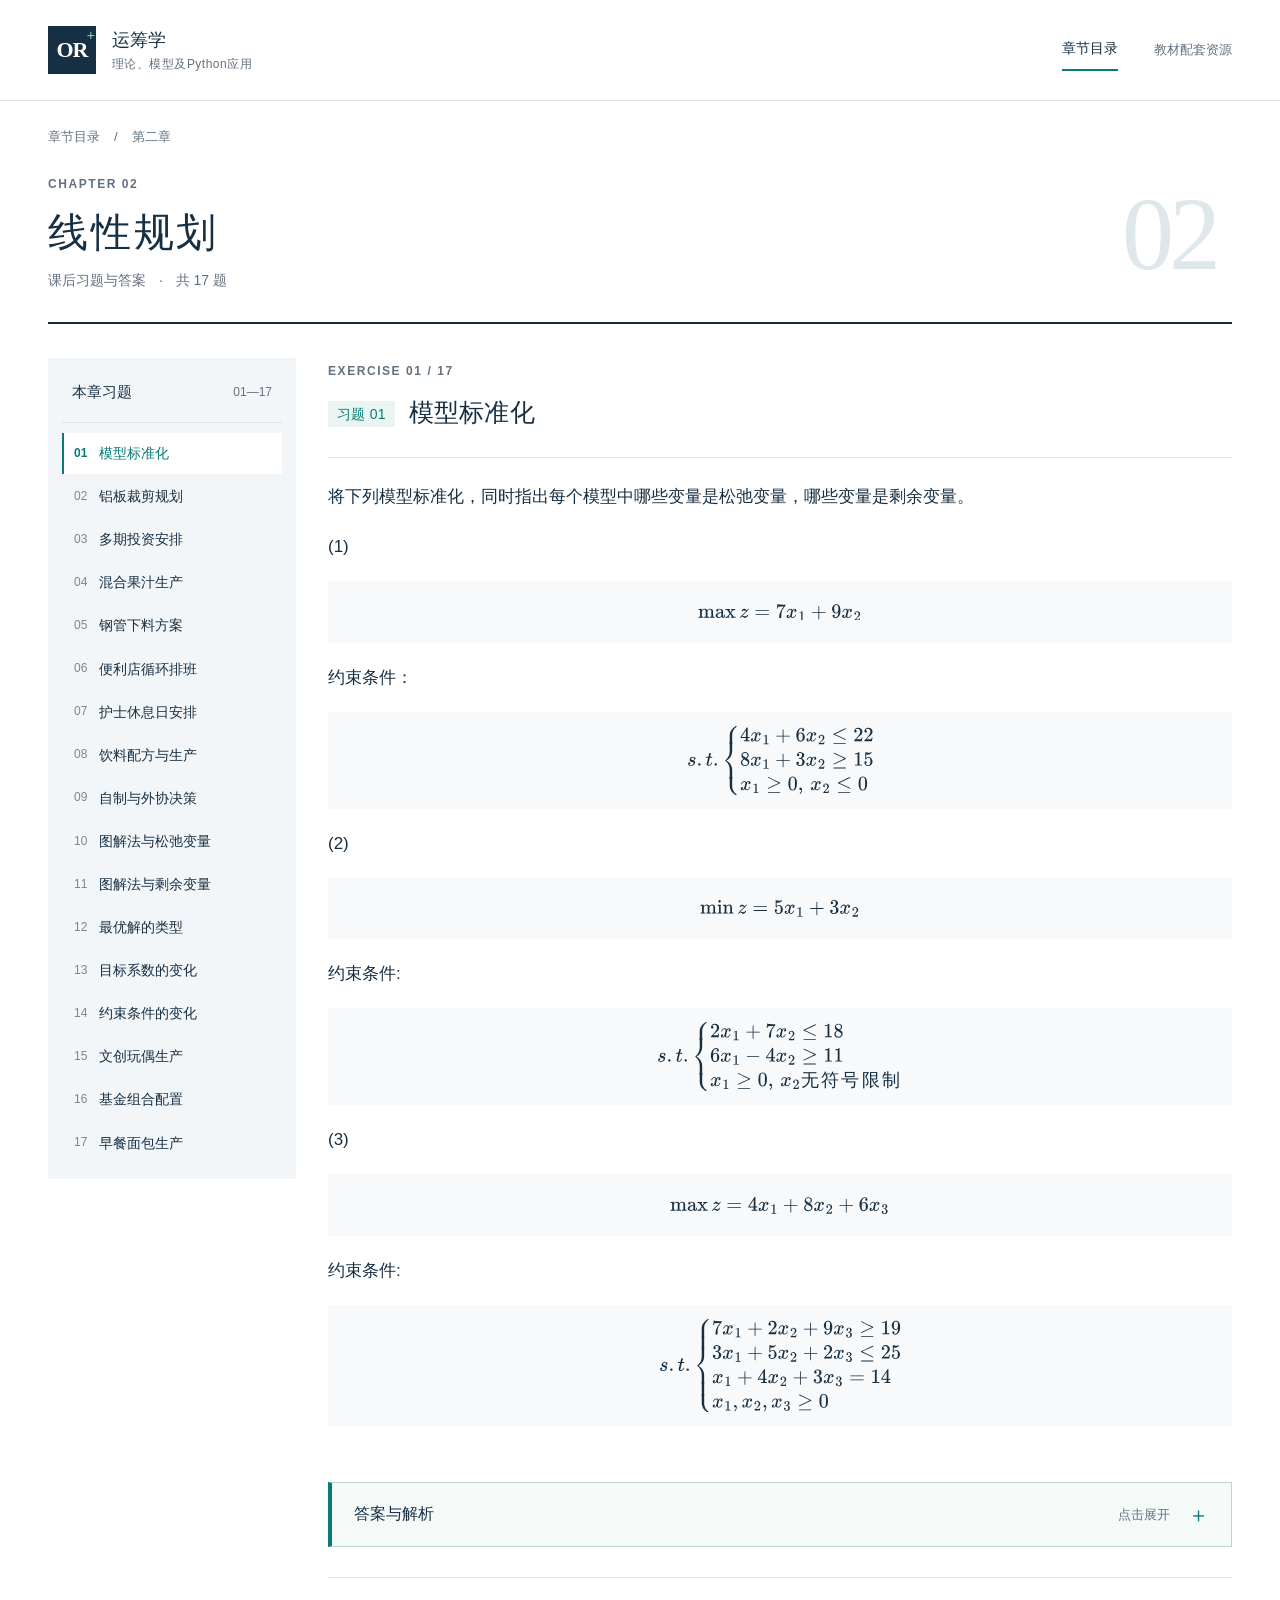
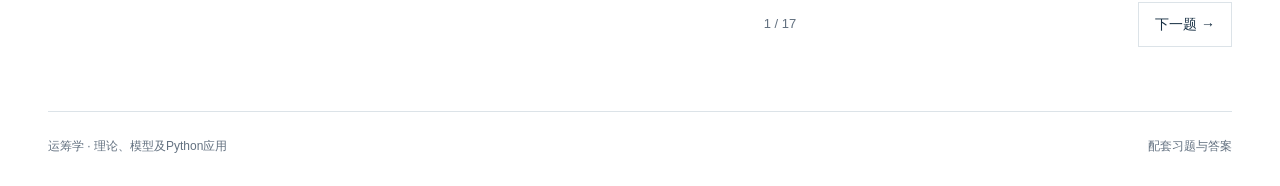
==== commit 5ecbc435: "Publish chapters 2–14 to organization website" ====
--- a/chapter-02.html
+++ b/chapter-02.html
@@ -1,89 +1,389 @@
-<!doctype html><html lang="zh-CN"><head><meta charset="UTF-8"><meta name="viewport" content="width=device-width,initial-scale=1"><meta name="description" content="《运筹学 理论、模型及Python应用》配套习题与答案解析。"><title>第二章 线性规划 · 运筹学配套学习资源</title><link rel="stylesheet" href="styles.css"><link rel="icon" href="favicon.svg" type="image/svg+xml"></head><body><a class="skip-link" href="#main">跳至正文</a><header class="site-header"><a class="brand" href="index.html" aria-label="返回教材首页"><span class="brand-symbol">OR<span>+</span></span><span class="brand-name">运筹学<span>理论、模型及Python应用</span></span></a><nav aria-label="主导航"><a href="index.html">章节目录</a><span class="edition">教材配套资源</span></nav></header><main id="main" class="chapter-page"><div class="breadcrumb"><a href="index.html">章节目录</a><span aria-hidden="true">/</span><span>第二章</span></div><section class="chapter-intro"><div><p class="eyebrow">CHAPTER 02</p><h1>线性规划</h1><p>课后习题与答案 <span>·</span> 共 17 题</p></div><span class="chapter-watermark" aria-hidden="true">02</span></section><div class="reading-layout"><aside class="exercise-sidebar"><div class="sidebar-heading"><h2>本章习题</h2><span>01—17</span></div><nav aria-label="习题目录"><a href="#q1" data-question="1"><span>01</span>模型标准化</a><a href="#q2" data-question="2"><span>02</span>铝板裁剪规划</a><a href="#q3" data-question="3"><span>03</span>多期投资安排</a><a href="#q4" data-question="4"><span>04</span>混合果汁生产</a><a href="#q5" data-question="5"><span>05</span>钢管下料方案</a><a href="#q6" data-question="6"><span>06</span>便利店循环排班</a><a href="#q7" data-question="7"><span>07</span>护士休息日安排</a><a href="#q8" data-question="8"><span>08</span>饮料配方与生产</a><a href="#q9" data-question="9"><span>09</span>自制与外协决策</a><a href="#q10" data-question="10"><span>10</span>图解法与松弛变量</a><a href="#q11" data-question="11"><span>11</span>图解法与剩余变量</a><a href="#q12" data-question="12"><span>12</span>最优解的类型</a><a href="#q13" data-question="13"><span>13</span>目标系数的变化</a><a href="#q14" data-question="14"><span>14</span>约束条件的变化</a><a href="#q15" data-question="15"><span>15</span>文创玩偶生产</a><a href="#q16" data-question="16"><span>16</span>基金组合配置</a><a href="#q17" data-question="17"><span>17</span>早餐面包生产</a></nav></aside><div class="reading-main"><div class="mobile-jump"><label for="question-select">选择习题</label><select id="question-select"><option value="1">01 · 模型标准化</option><option value="2">02 · 铝板裁剪规划</option><option value="3">03 · 多期投资安排</option><option value="4">04 · 混合果汁生产</option><option value="5">05 · 钢管下料方案</option><option value="6">06 · 便利店循环排班</option><option value="7">07 · 护士休息日安排</option><option value="8">08 · 饮料配方与生产</option><option value="9">09 · 自制与外协决策</option><option value="10">10 · 图解法与松弛变量</option><option value="11">11 · 图解法与剩余变量</option><option value="12">12 · 最优解的类型</option><option value="13">13 · 目标系数的变化</option><option value="14">14 · 约束条件的变化</option><option value="15">15 · 文创玩偶生产</option><option value="16">16 · 基金组合配置</option><option value="17">17 · 早餐面包生产</option></select></div><div id="question-content"><article class="question" id="q1" aria-labelledby="q1-title"><div class="question-heading"><p class="eyebrow">EXERCISE 01 / 17</p><h2 id="q1-title"><span>习题 01</span>模型标准化</h2></div><div class="question-body"><p>将下列模型标准化，同时指出每个模型中哪些变量是松弛变量，哪些变量是剩余变量。</p><p>(1)<span class="math math-display" role="math" aria-label="\max z = 7x_1 + 9x_2"><span aria-hidden="true"><mjx-container class="MathJax" jax="SVG" display="true"><svg style="vertical-align: -0.339ex;" xmlns="http://www.w3.org/2000/svg" width="18.248ex" height="1.869ex" role="img" focusable="false" viewBox="0 -676 8065.8 826"><g stroke="currentColor" fill="currentColor" stroke-width="0" transform="scale(1,-1)"><g data-mml-node="math"><g data-mml-node="mo"><path data-c="6D" d="M41 46H55Q94 46 102 60V68Q102 77 102 91T102 122T103 161T103 203Q103 234 103 269T102 328V351Q99 370 88 376T43 385H25V408Q25 431 27 431L37 432Q47 433 65 434T102 436Q119 437 138 438T167 441T178 442H181V402Q181 364 182 364T187 369T199 384T218 402T247 421T285 437Q305 442 336 442Q351 442 364 440T387 434T406 426T421 417T432 406T441 395T448 384T452 374T455 366L457 361L460 365Q463 369 466 373T475 384T488 397T503 410T523 422T546 432T572 439T603 442Q729 442 740 329Q741 322 741 190V104Q741 66 743 59T754 49Q775 46 803 46H819V0H811L788 1Q764 2 737 2T699 3Q596 3 587 0H579V46H595Q656 46 656 62Q657 64 657 200Q656 335 655 343Q649 371 635 385T611 402T585 404Q540 404 506 370Q479 343 472 315T464 232V168V108Q464 78 465 68T468 55T477 49Q498 46 526 46H542V0H534L510 1Q487 2 460 2T422 3Q319 3 310 0H302V46H318Q379 46 379 62Q380 64 380 200Q379 335 378 343Q372 371 358 385T334 402T308 404Q263 404 229 370Q202 343 195 315T187 232V168V108Q187 78 188 68T191 55T200 49Q221 46 249 46H265V0H257L234 1Q210 2 183 2T145 3Q42 3 33 0H25V46H41Z"></path><path data-c="61" d="M137 305T115 305T78 320T63 359Q63 394 97 421T218 448Q291 448 336 416T396 340Q401 326 401 309T402 194V124Q402 76 407 58T428 40Q443 40 448 56T453 109V145H493V106Q492 66 490 59Q481 29 455 12T400 -6T353 12T329 54V58L327 55Q325 52 322 49T314 40T302 29T287 17T269 6T247 -2T221 -8T190 -11Q130 -11 82 20T34 107Q34 128 41 147T68 188T116 225T194 253T304 268H318V290Q318 324 312 340Q290 411 215 411Q197 411 181 410T156 406T148 403Q170 388 170 359Q170 334 154 320ZM126 106Q126 75 150 51T209 26Q247 26 276 49T315 109Q317 116 318 175Q318 233 317 233Q309 233 296 232T251 223T193 203T147 166T126 106Z" transform="translate(833,0)"></path><path data-c="78" d="M201 0Q189 3 102 3Q26 3 17 0H11V46H25Q48 47 67 52T96 61T121 78T139 96T160 122T180 150L226 210L168 288Q159 301 149 315T133 336T122 351T113 363T107 370T100 376T94 379T88 381T80 383Q74 383 44 385H16V431H23Q59 429 126 429Q219 429 229 431H237V385Q201 381 201 369Q201 367 211 353T239 315T268 274L272 270L297 304Q329 345 329 358Q329 364 327 369T322 376T317 380T310 384L307 385H302V431H309Q324 428 408 428Q487 428 493 431H499V385H492Q443 385 411 368Q394 360 377 341T312 257L296 236L358 151Q424 61 429 57T446 50Q464 46 499 46H516V0H510H502Q494 1 482 1T457 2T432 2T414 3Q403 3 377 3T327 1L304 0H295V46H298Q309 46 320 51T331 63Q331 65 291 120L250 175Q249 174 219 133T185 88Q181 83 181 74Q181 63 188 55T206 46Q208 46 208 23V0H201Z" transform="translate(1333,0)"></path></g><g data-mml-node="mi" transform="translate(2027.7,0)"><path data-c="1D467" d="M347 338Q337 338 294 349T231 360Q211 360 197 356T174 346T162 335T155 324L153 320Q150 317 138 317Q117 317 117 325Q117 330 120 339Q133 378 163 406T229 440Q241 442 246 442Q271 442 291 425T329 392T367 375Q389 375 411 408T434 441Q435 442 449 442H462Q468 436 468 434Q468 430 463 420T449 399T432 377T418 358L411 349Q368 298 275 214T160 106L148 94L163 93Q185 93 227 82T290 71Q328 71 360 90T402 140Q406 149 409 151T424 153Q443 153 443 143Q443 138 442 134Q425 72 376 31T278 -11Q252 -11 232 6T193 40T155 57Q111 57 76 -3Q70 -11 59 -11H54H41Q35 -5 35 -2Q35 13 93 84Q132 129 225 214T340 322Q352 338 347 338Z"></path></g><g data-mml-node="mo" transform="translate(2770.4,0)"><path data-c="3D" d="M56 347Q56 360 70 367H707Q722 359 722 347Q722 336 708 328L390 327H72Q56 332 56 347ZM56 153Q56 168 72 173H708Q722 163 722 153Q722 140 707 133H70Q56 140 56 153Z"></path></g><g data-mml-node="mn" transform="translate(3826.2,0)"><path data-c="37" d="M55 458Q56 460 72 567L88 674Q88 676 108 676H128V672Q128 662 143 655T195 646T364 644H485V605L417 512Q408 500 387 472T360 435T339 403T319 367T305 330T292 284T284 230T278 162T275 80Q275 66 275 52T274 28V19Q270 2 255 -10T221 -22Q210 -22 200 -19T179 0T168 40Q168 198 265 368Q285 400 349 489L395 552H302Q128 552 119 546Q113 543 108 522T98 479L95 458V455H55V458Z"></path></g><g data-mml-node="msub" transform="translate(4326.2,0)"><g data-mml-node="mi"><path data-c="1D465" d="M52 289Q59 331 106 386T222 442Q257 442 286 424T329 379Q371 442 430 442Q467 442 494 420T522 361Q522 332 508 314T481 292T458 288Q439 288 427 299T415 328Q415 374 465 391Q454 404 425 404Q412 404 406 402Q368 386 350 336Q290 115 290 78Q290 50 306 38T341 26Q378 26 414 59T463 140Q466 150 469 151T485 153H489Q504 153 504 145Q504 144 502 134Q486 77 440 33T333 -11Q263 -11 227 52Q186 -10 133 -10H127Q78 -10 57 16T35 71Q35 103 54 123T99 143Q142 143 142 101Q142 81 130 66T107 46T94 41L91 40Q91 39 97 36T113 29T132 26Q168 26 194 71Q203 87 217 139T245 247T261 313Q266 340 266 352Q266 380 251 392T217 404Q177 404 142 372T93 290Q91 281 88 280T72 278H58Q52 284 52 289Z"></path></g><g data-mml-node="mn" transform="translate(605,-150) scale(0.707)"><path data-c="31" d="M213 578L200 573Q186 568 160 563T102 556H83V602H102Q149 604 189 617T245 641T273 663Q275 666 285 666Q294 666 302 660V361L303 61Q310 54 315 52T339 48T401 46H427V0H416Q395 3 257 3Q121 3 100 0H88V46H114Q136 46 152 46T177 47T193 50T201 52T207 57T213 61V578Z"></path></g></g><g data-mml-node="mo" transform="translate(5557,0)"><path data-c="2B" d="M56 237T56 250T70 270H369V420L370 570Q380 583 389 583Q402 583 409 568V270H707Q722 262 722 250T707 230H409V-68Q401 -82 391 -82H389H387Q375 -82 369 -68V230H70Q56 237 56 250Z"></path></g><g data-mml-node="mn" transform="translate(6557.2,0)"><path data-c="39" d="M352 287Q304 211 232 211Q154 211 104 270T44 396Q42 412 42 436V444Q42 537 111 606Q171 666 243 666Q245 666 249 666T257 665H261Q273 665 286 663T323 651T370 619T413 560Q456 472 456 334Q456 194 396 97Q361 41 312 10T208 -22Q147 -22 108 7T68 93T121 149Q143 149 158 135T173 96Q173 78 164 65T148 49T135 44L131 43Q131 41 138 37T164 27T206 22H212Q272 22 313 86Q352 142 352 280V287ZM244 248Q292 248 321 297T351 430Q351 508 343 542Q341 552 337 562T323 588T293 615T246 625Q208 625 181 598Q160 576 154 546T147 441Q147 358 152 329T172 282Q197 248 244 248Z"></path></g><g data-mml-node="msub" transform="translate(7057.2,0)"><g data-mml-node="mi"><path data-c="1D465" d="M52 289Q59 331 106 386T222 442Q257 442 286 424T329 379Q371 442 430 442Q467 442 494 420T522 361Q522 332 508 314T481 292T458 288Q439 288 427 299T415 328Q415 374 465 391Q454 404 425 404Q412 404 406 402Q368 386 350 336Q290 115 290 78Q290 50 306 38T341 26Q378 26 414 59T463 140Q466 150 469 151T485 153H489Q504 153 504 145Q504 144 502 134Q486 77 440 33T333 -11Q263 -11 227 52Q186 -10 133 -10H127Q78 -10 57 16T35 71Q35 103 54 123T99 143Q142 143 142 101Q142 81 130 66T107 46T94 41L91 40Q91 39 97 36T113 29T132 26Q168 26 194 71Q203 87 217 139T245 247T261 313Q266 340 266 352Q266 380 251 392T217 404Q177 404 142 372T93 290Q91 281 88 280T72 278H58Q52 284 52 289Z"></path></g><g data-mml-node="mn" transform="translate(605,-150) scale(0.707)"><path data-c="32" d="M109 429Q82 429 66 447T50 491Q50 562 103 614T235 666Q326 666 387 610T449 465Q449 422 429 383T381 315T301 241Q265 210 201 149L142 93L218 92Q375 92 385 97Q392 99 409 186V189H449V186Q448 183 436 95T421 3V0H50V19V31Q50 38 56 46T86 81Q115 113 136 137Q145 147 170 174T204 211T233 244T261 278T284 308T305 340T320 369T333 401T340 431T343 464Q343 527 309 573T212 619Q179 619 154 602T119 569T109 550Q109 549 114 549Q132 549 151 535T170 489Q170 464 154 447T109 429Z"></path></g></g></g></g></svg></mjx-container></span></span></p><p>约束条件：
-<span class="math math-display" role="math" aria-label="s.t.  \begin{cases}
+<!doctype html><html lang="zh-CN"><head><meta charset="UTF-8"><meta name="viewport" content="width=device-width,initial-scale=1"><meta name="description" content="《运筹学 理论、模型及Python应用》配套习题与答案解析。"><title>第二章 线性规划 · 运筹学配套学习资源</title><link rel="stylesheet" href="styles.css"><link rel="icon" href="favicon.svg" type="image/svg+xml"></head><body><a class="skip-link" href="#main">跳至正文</a><header class="site-header"><a class="brand" href="index.html" aria-label="返回教材首页"><span class="brand-symbol">OR<span>+</span></span><span class="brand-name">运筹学<span>理论、模型及Python应用</span></span></a><nav aria-label="主导航"><a href="index.html">章节目录</a><span class="edition">教材配套资源</span></nav></header><main id="main" class="chapter-page"><div class="breadcrumb"><a href="index.html">章节目录</a><span aria-hidden="true">/</span><span>第二章</span></div><section class="chapter-intro"><div><p class="eyebrow">CHAPTER 02</p><h1>线性规划</h1><p>课后习题与答案 <span>·</span> 共 17 题</p></div><span class="chapter-watermark" aria-hidden="true">02</span></section><div class="reading-layout"><aside class="exercise-sidebar"><div class="sidebar-heading"><h2>本章习题</h2><span>01—17</span></div><nav aria-label="习题目录"><a href="#q1" data-question="1"><span>01</span>模型标准化</a><a href="#q2" data-question="2"><span>02</span>铝板裁剪规划</a><a href="#q3" data-question="3"><span>03</span>多期投资安排</a><a href="#q4" data-question="4"><span>04</span>混合果汁生产</a><a href="#q5" data-question="5"><span>05</span>钢管下料方案</a><a href="#q6" data-question="6"><span>06</span>便利店循环排班</a><a href="#q7" data-question="7"><span>07</span>护士休息日安排</a><a href="#q8" data-question="8"><span>08</span>饮料配方与生产</a><a href="#q9" data-question="9"><span>09</span>自制与外协决策</a><a href="#q10" data-question="10"><span>10</span>图解法与松弛变量</a><a href="#q11" data-question="11"><span>11</span>图解法与剩余变量</a><a href="#q12" data-question="12"><span>12</span>最优解的类型</a><a href="#q13" data-question="13"><span>13</span>目标系数的变化</a><a href="#q14" data-question="14"><span>14</span>约束条件的变化</a><a href="#q15" data-question="15"><span>15</span>文创玩偶生产</a><a href="#q16" data-question="16"><span>16</span>基金组合配置</a><a href="#q17" data-question="17"><span>17</span>早餐面包生产</a></nav></aside><div class="reading-main"><div class="mobile-jump"><label for="question-select">选择习题</label><select id="question-select"><option value="1">01 · 模型标准化</option><option value="2">02 · 铝板裁剪规划</option><option value="3">03 · 多期投资安排</option><option value="4">04 · 混合果汁生产</option><option value="5">05 · 钢管下料方案</option><option value="6">06 · 便利店循环排班</option><option value="7">07 · 护士休息日安排</option><option value="8">08 · 饮料配方与生产</option><option value="9">09 · 自制与外协决策</option><option value="10">10 · 图解法与松弛变量</option><option value="11">11 · 图解法与剩余变量</option><option value="12">12 · 最优解的类型</option><option value="13">13 · 目标系数的变化</option><option value="14">14 · 约束条件的变化</option><option value="15">15 · 文创玩偶生产</option><option value="16">16 · 基金组合配置</option><option value="17">17 · 早餐面包生产</option></select></div><div id="question-content"><article class="question" id="q1" aria-labelledby="q1-title"><div class="question-heading"><p class="eyebrow">EXERCISE 01 / 17</p><h2 id="q1-title"><span>习题 01</span>模型标准化</h2></div><div class="question-body"><p>将下列模型标准化，同时指出每个模型中哪些变量是松弛变量，哪些变量是剩余变量。</p>
+<p>(1)<span class="math math-display" role="math" aria-label="\max z = 7x_1 + 9x_2"><span aria-hidden="true"><mjx-container class="MathJax" jax="SVG" display="true"><svg style="vertical-align: -0.339ex;" xmlns="http://www.w3.org/2000/svg" width="18.248ex" height="1.869ex" role="img" focusable="false" viewBox="0 -676 8065.8 826"><g stroke="currentColor" fill="currentColor" stroke-width="0" transform="scale(1,-1)"><g data-mml-node="math"><g data-mml-node="mo"><path data-c="6D" d="M41 46H55Q94 46 102 60V68Q102 77 102 91T102 122T103 161T103 203Q103 234 103 269T102 328V351Q99 370 88 376T43 385H25V408Q25 431 27 431L37 432Q47 433 65 434T102 436Q119 437 138 438T167 441T178 442H181V402Q181 364 182 364T187 369T199 384T218 402T247 421T285 437Q305 442 336 442Q351 442 364 440T387 434T406 426T421 417T432 406T441 395T448 384T452 374T455 366L457 361L460 365Q463 369 466 373T475 384T488 397T503 410T523 422T546 432T572 439T603 442Q729 442 740 329Q741 322 741 190V104Q741 66 743 59T754 49Q775 46 803 46H819V0H811L788 1Q764 2 737 2T699 3Q596 3 587 0H579V46H595Q656 46 656 62Q657 64 657 200Q656 335 655 343Q649 371 635 385T611 402T585 404Q540 404 506 370Q479 343 472 315T464 232V168V108Q464 78 465 68T468 55T477 49Q498 46 526 46H542V0H534L510 1Q487 2 460 2T422 3Q319 3 310 0H302V46H318Q379 46 379 62Q380 64 380 200Q379 335 378 343Q372 371 358 385T334 402T308 404Q263 404 229 370Q202 343 195 315T187 232V168V108Q187 78 188 68T191 55T200 49Q221 46 249 46H265V0H257L234 1Q210 2 183 2T145 3Q42 3 33 0H25V46H41Z"></path><path data-c="61" d="M137 305T115 305T78 320T63 359Q63 394 97 421T218 448Q291 448 336 416T396 340Q401 326 401 309T402 194V124Q402 76 407 58T428 40Q443 40 448 56T453 109V145H493V106Q492 66 490 59Q481 29 455 12T400 -6T353 12T329 54V58L327 55Q325 52 322 49T314 40T302 29T287 17T269 6T247 -2T221 -8T190 -11Q130 -11 82 20T34 107Q34 128 41 147T68 188T116 225T194 253T304 268H318V290Q318 324 312 340Q290 411 215 411Q197 411 181 410T156 406T148 403Q170 388 170 359Q170 334 154 320ZM126 106Q126 75 150 51T209 26Q247 26 276 49T315 109Q317 116 318 175Q318 233 317 233Q309 233 296 232T251 223T193 203T147 166T126 106Z" transform="translate(833,0)"></path><path data-c="78" d="M201 0Q189 3 102 3Q26 3 17 0H11V46H25Q48 47 67 52T96 61T121 78T139 96T160 122T180 150L226 210L168 288Q159 301 149 315T133 336T122 351T113 363T107 370T100 376T94 379T88 381T80 383Q74 383 44 385H16V431H23Q59 429 126 429Q219 429 229 431H237V385Q201 381 201 369Q201 367 211 353T239 315T268 274L272 270L297 304Q329 345 329 358Q329 364 327 369T322 376T317 380T310 384L307 385H302V431H309Q324 428 408 428Q487 428 493 431H499V385H492Q443 385 411 368Q394 360 377 341T312 257L296 236L358 151Q424 61 429 57T446 50Q464 46 499 46H516V0H510H502Q494 1 482 1T457 2T432 2T414 3Q403 3 377 3T327 1L304 0H295V46H298Q309 46 320 51T331 63Q331 65 291 120L250 175Q249 174 219 133T185 88Q181 83 181 74Q181 63 188 55T206 46Q208 46 208 23V0H201Z" transform="translate(1333,0)"></path></g><g data-mml-node="mi" transform="translate(2027.7,0)"><path data-c="1D467" d="M347 338Q337 338 294 349T231 360Q211 360 197 356T174 346T162 335T155 324L153 320Q150 317 138 317Q117 317 117 325Q117 330 120 339Q133 378 163 406T229 440Q241 442 246 442Q271 442 291 425T329 392T367 375Q389 375 411 408T434 441Q435 442 449 442H462Q468 436 468 434Q468 430 463 420T449 399T432 377T418 358L411 349Q368 298 275 214T160 106L148 94L163 93Q185 93 227 82T290 71Q328 71 360 90T402 140Q406 149 409 151T424 153Q443 153 443 143Q443 138 442 134Q425 72 376 31T278 -11Q252 -11 232 6T193 40T155 57Q111 57 76 -3Q70 -11 59 -11H54H41Q35 -5 35 -2Q35 13 93 84Q132 129 225 214T340 322Q352 338 347 338Z"></path></g><g data-mml-node="mo" transform="translate(2770.4,0)"><path data-c="3D" d="M56 347Q56 360 70 367H707Q722 359 722 347Q722 336 708 328L390 327H72Q56 332 56 347ZM56 153Q56 168 72 173H708Q722 163 722 153Q722 140 707 133H70Q56 140 56 153Z"></path></g><g data-mml-node="mn" transform="translate(3826.2,0)"><path data-c="37" d="M55 458Q56 460 72 567L88 674Q88 676 108 676H128V672Q128 662 143 655T195 646T364 644H485V605L417 512Q408 500 387 472T360 435T339 403T319 367T305 330T292 284T284 230T278 162T275 80Q275 66 275 52T274 28V19Q270 2 255 -10T221 -22Q210 -22 200 -19T179 0T168 40Q168 198 265 368Q285 400 349 489L395 552H302Q128 552 119 546Q113 543 108 522T98 479L95 458V455H55V458Z"></path></g><g data-mml-node="msub" transform="translate(4326.2,0)"><g data-mml-node="mi"><path data-c="1D465" d="M52 289Q59 331 106 386T222 442Q257 442 286 424T329 379Q371 442 430 442Q467 442 494 420T522 361Q522 332 508 314T481 292T458 288Q439 288 427 299T415 328Q415 374 465 391Q454 404 425 404Q412 404 406 402Q368 386 350 336Q290 115 290 78Q290 50 306 38T341 26Q378 26 414 59T463 140Q466 150 469 151T485 153H489Q504 153 504 145Q504 144 502 134Q486 77 440 33T333 -11Q263 -11 227 52Q186 -10 133 -10H127Q78 -10 57 16T35 71Q35 103 54 123T99 143Q142 143 142 101Q142 81 130 66T107 46T94 41L91 40Q91 39 97 36T113 29T132 26Q168 26 194 71Q203 87 217 139T245 247T261 313Q266 340 266 352Q266 380 251 392T217 404Q177 404 142 372T93 290Q91 281 88 280T72 278H58Q52 284 52 289Z"></path></g><g data-mml-node="mn" transform="translate(605,-150) scale(0.707)"><path data-c="31" d="M213 578L200 573Q186 568 160 563T102 556H83V602H102Q149 604 189 617T245 641T273 663Q275 666 285 666Q294 666 302 660V361L303 61Q310 54 315 52T339 48T401 46H427V0H416Q395 3 257 3Q121 3 100 0H88V46H114Q136 46 152 46T177 47T193 50T201 52T207 57T213 61V578Z"></path></g></g><g data-mml-node="mo" transform="translate(5557,0)"><path data-c="2B" d="M56 237T56 250T70 270H369V420L370 570Q380 583 389 583Q402 583 409 568V270H707Q722 262 722 250T707 230H409V-68Q401 -82 391 -82H389H387Q375 -82 369 -68V230H70Q56 237 56 250Z"></path></g><g data-mml-node="mn" transform="translate(6557.2,0)"><path data-c="39" d="M352 287Q304 211 232 211Q154 211 104 270T44 396Q42 412 42 436V444Q42 537 111 606Q171 666 243 666Q245 666 249 666T257 665H261Q273 665 286 663T323 651T370 619T413 560Q456 472 456 334Q456 194 396 97Q361 41 312 10T208 -22Q147 -22 108 7T68 93T121 149Q143 149 158 135T173 96Q173 78 164 65T148 49T135 44L131 43Q131 41 138 37T164 27T206 22H212Q272 22 313 86Q352 142 352 280V287ZM244 248Q292 248 321 297T351 430Q351 508 343 542Q341 552 337 562T323 588T293 615T246 625Q208 625 181 598Q160 576 154 546T147 441Q147 358 152 329T172 282Q197 248 244 248Z"></path></g><g data-mml-node="msub" transform="translate(7057.2,0)"><g data-mml-node="mi"><path data-c="1D465" d="M52 289Q59 331 106 386T222 442Q257 442 286 424T329 379Q371 442 430 442Q467 442 494 420T522 361Q522 332 508 314T481 292T458 288Q439 288 427 299T415 328Q415 374 465 391Q454 404 425 404Q412 404 406 402Q368 386 350 336Q290 115 290 78Q290 50 306 38T341 26Q378 26 414 59T463 140Q466 150 469 151T485 153H489Q504 153 504 145Q504 144 502 134Q486 77 440 33T333 -11Q263 -11 227 52Q186 -10 133 -10H127Q78 -10 57 16T35 71Q35 103 54 123T99 143Q142 143 142 101Q142 81 130 66T107 46T94 41L91 40Q91 39 97 36T113 29T132 26Q168 26 194 71Q203 87 217 139T245 247T261 313Q266 340 266 352Q266 380 251 392T217 404Q177 404 142 372T93 290Q91 281 88 280T72 278H58Q52 284 52 289Z"></path></g><g data-mml-node="mn" transform="translate(605,-150) scale(0.707)"><path data-c="32" d="M109 429Q82 429 66 447T50 491Q50 562 103 614T235 666Q326 666 387 610T449 465Q449 422 429 383T381 315T301 241Q265 210 201 149L142 93L218 92Q375 92 385 97Q392 99 409 186V189H449V186Q448 183 436 95T421 3V0H50V19V31Q50 38 56 46T86 81Q115 113 136 137Q145 147 170 174T204 211T233 244T261 278T284 308T305 340T320 369T333 401T340 431T343 464Q343 527 309 573T212 619Q179 619 154 602T119 569T109 550Q109 549 114 549Q132 549 151 535T170 489Q170 464 154 447T109 429Z"></path></g></g></g></g></svg></mjx-container></span></span></p>
+<p>约束条件： <span class="math math-display" role="math" aria-label="s.t.  \begin{cases}
 4x_1 + 6x_2 \leq 22 \\
 8x_1 + 3x_2 \geq 15 \\
 x_1 \geq 0,\, x_2 \leq 0
-\end{cases}"><span aria-hidden="true"><mjx-container class="MathJax" jax="SVG" display="true"><svg style="vertical-align: -3.281ex;" xmlns="http://www.w3.org/2000/svg" width="20.772ex" height="7.692ex" role="img" focusable="false" viewBox="0 -1950 9181.4 3400"><g stroke="currentColor" fill="currentColor" stroke-width="0" transform="scale(1,-1)"><g data-mml-node="math"><g data-mml-node="mi"><path data-c="1D460" d="M131 289Q131 321 147 354T203 415T300 442Q362 442 390 415T419 355Q419 323 402 308T364 292Q351 292 340 300T328 326Q328 342 337 354T354 372T367 378Q368 378 368 379Q368 382 361 388T336 399T297 405Q249 405 227 379T204 326Q204 301 223 291T278 274T330 259Q396 230 396 163Q396 135 385 107T352 51T289 7T195 -10Q118 -10 86 19T53 87Q53 126 74 143T118 160Q133 160 146 151T160 120Q160 94 142 76T111 58Q109 57 108 57T107 55Q108 52 115 47T146 34T201 27Q237 27 263 38T301 66T318 97T323 122Q323 150 302 164T254 181T195 196T148 231Q131 256 131 289Z"></path></g><g data-mml-node="mo" transform="translate(469,0)"><path data-c="2E" d="M78 60Q78 84 95 102T138 120Q162 120 180 104T199 61Q199 36 182 18T139 0T96 17T78 60Z"></path></g><g data-mml-node="mi" transform="translate(913.7,0)"><path data-c="1D461" d="M26 385Q19 392 19 395Q19 399 22 411T27 425Q29 430 36 430T87 431H140L159 511Q162 522 166 540T173 566T179 586T187 603T197 615T211 624T229 626Q247 625 254 615T261 596Q261 589 252 549T232 470L222 433Q222 431 272 431H323Q330 424 330 420Q330 398 317 385H210L174 240Q135 80 135 68Q135 26 162 26Q197 26 230 60T283 144Q285 150 288 151T303 153H307Q322 153 322 145Q322 142 319 133Q314 117 301 95T267 48T216 6T155 -11Q125 -11 98 4T59 56Q57 64 57 83V101L92 241Q127 382 128 383Q128 385 77 385H26Z"></path></g><g data-mml-node="mo" transform="translate(1274.7,0)"><path data-c="2E" d="M78 60Q78 84 95 102T138 120Q162 120 180 104T199 61Q199 36 182 18T139 0T96 17T78 60Z"></path></g><g data-mml-node="mrow" transform="translate(1719.3,0)"><g data-mml-node="mo"><path data-c="23A7" d="M712 899L718 893V876V865Q718 854 704 846Q627 793 577 710T510 525Q510 524 509 521Q505 493 504 349Q504 345 504 334Q504 277 504 240Q504 -2 503 -4Q502 -8 494 -9T444 -10Q392 -10 390 -9Q387 -8 386 -5Q384 5 384 230Q384 262 384 312T383 382Q383 481 392 535T434 656Q510 806 664 892L677 899H712Z" transform="translate(0,1051)"></path><path data-c="23A9" d="M718 -893L712 -899H677L666 -893Q542 -825 468 -714T385 -476Q384 -466 384 -282Q384 3 385 5L389 9Q392 10 444 10Q486 10 494 9T503 4Q504 2 504 -239V-310V-366Q504 -470 508 -513T530 -609Q546 -657 569 -698T617 -767T661 -812T699 -843T717 -856T718 -876V-893Z" transform="translate(0,-551)"></path><path data-c="23A8" d="M389 1159Q391 1160 455 1160Q496 1160 498 1159Q501 1158 502 1155Q504 1145 504 924Q504 691 503 682Q494 549 425 439T243 259L229 250L243 241Q349 175 421 66T503 -182Q504 -191 504 -424Q504 -600 504 -629T499 -659H498Q496 -660 444 -660T390 -659Q387 -658 386 -655Q384 -645 384 -425V-282Q384 -176 377 -116T342 10Q325 54 301 92T255 155T214 196T183 222T171 232Q170 233 170 250T171 268Q171 269 191 284T240 331T300 407T354 524T383 679Q384 691 384 925Q384 1152 385 1155L389 1159Z" transform="translate(0,0)"></path><svg width="889" height="81" y="1060" x="0" viewBox="0 14.3 889 81"><path data-c="23AA" d="M384 150V266Q384 304 389 309Q391 310 455 310Q496 310 498 309Q502 308 503 298Q504 283 504 150Q504 32 504 12T499 -9H498Q496 -10 444 -10T390 -9Q386 -8 385 2Q384 17 384 150Z" transform="scale(1,0.398)"></path></svg><svg width="889" height="81" y="-641" x="0" viewBox="0 14.3 889 81"><path data-c="23AA" d="M384 150V266Q384 304 389 309Q391 310 455 310Q496 310 498 309Q502 308 503 298Q504 283 504 150Q504 32 504 12T499 -9H498Q496 -10 444 -10T390 -9Q386 -8 385 2Q384 17 384 150Z" transform="scale(1,0.398)"></path></svg></g><g data-mml-node="mtable" transform="translate(889,0)"><g data-mml-node="mtr" transform="translate(0,1200)"><g data-mml-node="mtd"><g data-mml-node="mn"><path data-c="34" d="M462 0Q444 3 333 3Q217 3 199 0H190V46H221Q241 46 248 46T265 48T279 53T286 61Q287 63 287 115V165H28V211L179 442Q332 674 334 675Q336 677 355 677H373L379 671V211H471V165H379V114Q379 73 379 66T385 54Q393 47 442 46H471V0H462ZM293 211V545L74 212L183 211H293Z"></path></g><g data-mml-node="msub" transform="translate(500,0)"><g data-mml-node="mi"><path data-c="1D465" d="M52 289Q59 331 106 386T222 442Q257 442 286 424T329 379Q371 442 430 442Q467 442 494 420T522 361Q522 332 508 314T481 292T458 288Q439 288 427 299T415 328Q415 374 465 391Q454 404 425 404Q412 404 406 402Q368 386 350 336Q290 115 290 78Q290 50 306 38T341 26Q378 26 414 59T463 140Q466 150 469 151T485 153H489Q504 153 504 145Q504 144 502 134Q486 77 440 33T333 -11Q263 -11 227 52Q186 -10 133 -10H127Q78 -10 57 16T35 71Q35 103 54 123T99 143Q142 143 142 101Q142 81 130 66T107 46T94 41L91 40Q91 39 97 36T113 29T132 26Q168 26 194 71Q203 87 217 139T245 247T261 313Q266 340 266 352Q266 380 251 392T217 404Q177 404 142 372T93 290Q91 281 88 280T72 278H58Q52 284 52 289Z"></path></g><g data-mml-node="mn" transform="translate(605,-150) scale(0.707)"><path data-c="31" d="M213 578L200 573Q186 568 160 563T102 556H83V602H102Q149 604 189 617T245 641T273 663Q275 666 285 666Q294 666 302 660V361L303 61Q310 54 315 52T339 48T401 46H427V0H416Q395 3 257 3Q121 3 100 0H88V46H114Q136 46 152 46T177 47T193 50T201 52T207 57T213 61V578Z"></path></g></g><g data-mml-node="mo" transform="translate(1730.8,0)"><path data-c="2B" d="M56 237T56 250T70 270H369V420L370 570Q380 583 389 583Q402 583 409 568V270H707Q722 262 722 250T707 230H409V-68Q401 -82 391 -82H389H387Q375 -82 369 -68V230H70Q56 237 56 250Z"></path></g><g data-mml-node="mn" transform="translate(2731,0)"><path data-c="36" d="M42 313Q42 476 123 571T303 666Q372 666 402 630T432 550Q432 525 418 510T379 495Q356 495 341 509T326 548Q326 592 373 601Q351 623 311 626Q240 626 194 566Q147 500 147 364L148 360Q153 366 156 373Q197 433 263 433H267Q313 433 348 414Q372 400 396 374T435 317Q456 268 456 210V192Q456 169 451 149Q440 90 387 34T253 -22Q225 -22 199 -14T143 16T92 75T56 172T42 313ZM257 397Q227 397 205 380T171 335T154 278T148 216Q148 133 160 97T198 39Q222 21 251 21Q302 21 329 59Q342 77 347 104T352 209Q352 289 347 316T329 361Q302 397 257 397Z"></path></g><g data-mml-node="msub" transform="translate(3231,0)"><g data-mml-node="mi"><path data-c="1D465" d="M52 289Q59 331 106 386T222 442Q257 442 286 424T329 379Q371 442 430 442Q467 442 494 420T522 361Q522 332 508 314T481 292T458 288Q439 288 427 299T415 328Q415 374 465 391Q454 404 425 404Q412 404 406 402Q368 386 350 336Q290 115 290 78Q290 50 306 38T341 26Q378 26 414 59T463 140Q466 150 469 151T485 153H489Q504 153 504 145Q504 144 502 134Q486 77 440 33T333 -11Q263 -11 227 52Q186 -10 133 -10H127Q78 -10 57 16T35 71Q35 103 54 123T99 143Q142 143 142 101Q142 81 130 66T107 46T94 41L91 40Q91 39 97 36T113 29T132 26Q168 26 194 71Q203 87 217 139T245 247T261 313Q266 340 266 352Q266 380 251 392T217 404Q177 404 142 372T93 290Q91 281 88 280T72 278H58Q52 284 52 289Z"></path></g><g data-mml-node="mn" transform="translate(605,-150) scale(0.707)"><path data-c="32" d="M109 429Q82 429 66 447T50 491Q50 562 103 614T235 666Q326 666 387 610T449 465Q449 422 429 383T381 315T301 241Q265 210 201 149L142 93L218 92Q375 92 385 97Q392 99 409 186V189H449V186Q448 183 436 95T421 3V0H50V19V31Q50 38 56 46T86 81Q115 113 136 137Q145 147 170 174T204 211T233 244T261 278T284 308T305 340T320 369T333 401T340 431T343 464Q343 527 309 573T212 619Q179 619 154 602T119 569T109 550Q109 549 114 549Q132 549 151 535T170 489Q170 464 154 447T109 429Z"></path></g></g><g data-mml-node="mo" transform="translate(4517.3,0)"><path data-c="2264" d="M674 636Q682 636 688 630T694 615T687 601Q686 600 417 472L151 346L399 228Q687 92 691 87Q694 81 694 76Q694 58 676 56H670L382 192Q92 329 90 331Q83 336 83 348Q84 359 96 365Q104 369 382 500T665 634Q669 636 674 636ZM84 -118Q84 -108 99 -98H678Q694 -104 694 -118Q694 -130 679 -138H98Q84 -131 84 -118Z"></path></g><g data-mml-node="mn" transform="translate(5573.1,0)"><path data-c="32" d="M109 429Q82 429 66 447T50 491Q50 562 103 614T235 666Q326 666 387 610T449 465Q449 422 429 383T381 315T301 241Q265 210 201 149L142 93L218 92Q375 92 385 97Q392 99 409 186V189H449V186Q448 183 436 95T421 3V0H50V19V31Q50 38 56 46T86 81Q115 113 136 137Q145 147 170 174T204 211T233 244T261 278T284 308T305 340T320 369T333 401T340 431T343 464Q343 527 309 573T212 619Q179 619 154 602T119 569T109 550Q109 549 114 549Q132 549 151 535T170 489Q170 464 154 447T109 429Z"></path><path data-c="32" d="M109 429Q82 429 66 447T50 491Q50 562 103 614T235 666Q326 666 387 610T449 465Q449 422 429 383T381 315T301 241Q265 210 201 149L142 93L218 92Q375 92 385 97Q392 99 409 186V189H449V186Q448 183 436 95T421 3V0H50V19V31Q50 38 56 46T86 81Q115 113 136 137Q145 147 170 174T204 211T233 244T261 278T284 308T305 340T320 369T333 401T340 431T343 464Q343 527 309 573T212 619Q179 619 154 602T119 569T109 550Q109 549 114 549Q132 549 151 535T170 489Q170 464 154 447T109 429Z" transform="translate(500,0)"></path></g></g></g><g data-mml-node="mtr" transform="translate(0,0)"><g data-mml-node="mtd"><g data-mml-node="mn"><path data-c="38" d="M70 417T70 494T124 618T248 666Q319 666 374 624T429 515Q429 485 418 459T392 417T361 389T335 371T324 363L338 354Q352 344 366 334T382 323Q457 264 457 174Q457 95 399 37T249 -22Q159 -22 101 29T43 155Q43 263 172 335L154 348Q133 361 127 368Q70 417 70 494ZM286 386L292 390Q298 394 301 396T311 403T323 413T334 425T345 438T355 454T364 471T369 491T371 513Q371 556 342 586T275 624Q268 625 242 625Q201 625 165 599T128 534Q128 511 141 492T167 463T217 431Q224 426 228 424L286 386ZM250 21Q308 21 350 55T392 137Q392 154 387 169T375 194T353 216T330 234T301 253T274 270Q260 279 244 289T218 306L210 311Q204 311 181 294T133 239T107 157Q107 98 150 60T250 21Z"></path></g><g data-mml-node="msub" transform="translate(500,0)"><g data-mml-node="mi"><path data-c="1D465" d="M52 289Q59 331 106 386T222 442Q257 442 286 424T329 379Q371 442 430 442Q467 442 494 420T522 361Q522 332 508 314T481 292T458 288Q439 288 427 299T415 328Q415 374 465 391Q454 404 425 404Q412 404 406 402Q368 386 350 336Q290 115 290 78Q290 50 306 38T341 26Q378 26 414 59T463 140Q466 150 469 151T485 153H489Q504 153 504 145Q504 144 502 134Q486 77 440 33T333 -11Q263 -11 227 52Q186 -10 133 -10H127Q78 -10 57 16T35 71Q35 103 54 123T99 143Q142 143 142 101Q142 81 130 66T107 46T94 41L91 40Q91 39 97 36T113 29T132 26Q168 26 194 71Q203 87 217 139T245 247T261 313Q266 340 266 352Q266 380 251 392T217 404Q177 404 142 372T93 290Q91 281 88 280T72 278H58Q52 284 52 289Z"></path></g><g data-mml-node="mn" transform="translate(605,-150) scale(0.707)"><path data-c="31" d="M213 578L200 573Q186 568 160 563T102 556H83V602H102Q149 604 189 617T245 641T273 663Q275 666 285 666Q294 666 302 660V361L303 61Q310 54 315 52T339 48T401 46H427V0H416Q395 3 257 3Q121 3 100 0H88V46H114Q136 46 152 46T177 47T193 50T201 52T207 57T213 61V578Z"></path></g></g><g data-mml-node="mo" transform="translate(1730.8,0)"><path data-c="2B" d="M56 237T56 250T70 270H369V420L370 570Q380 583 389 583Q402 583 409 568V270H707Q722 262 722 250T707 230H409V-68Q401 -82 391 -82H389H387Q375 -82 369 -68V230H70Q56 237 56 250Z"></path></g><g data-mml-node="mn" transform="translate(2731,0)"><path data-c="33" d="M127 463Q100 463 85 480T69 524Q69 579 117 622T233 665Q268 665 277 664Q351 652 390 611T430 522Q430 470 396 421T302 350L299 348Q299 347 308 345T337 336T375 315Q457 262 457 175Q457 96 395 37T238 -22Q158 -22 100 21T42 130Q42 158 60 175T105 193Q133 193 151 175T169 130Q169 119 166 110T159 94T148 82T136 74T126 70T118 67L114 66Q165 21 238 21Q293 21 321 74Q338 107 338 175V195Q338 290 274 322Q259 328 213 329L171 330L168 332Q166 335 166 348Q166 366 174 366Q202 366 232 371Q266 376 294 413T322 525V533Q322 590 287 612Q265 626 240 626Q208 626 181 615T143 592T132 580H135Q138 579 143 578T153 573T165 566T175 555T183 540T186 520Q186 498 172 481T127 463Z"></path></g><g data-mml-node="msub" transform="translate(3231,0)"><g data-mml-node="mi"><path data-c="1D465" d="M52 289Q59 331 106 386T222 442Q257 442 286 424T329 379Q371 442 430 442Q467 442 494 420T522 361Q522 332 508 314T481 292T458 288Q439 288 427 299T415 328Q415 374 465 391Q454 404 425 404Q412 404 406 402Q368 386 350 336Q290 115 290 78Q290 50 306 38T341 26Q378 26 414 59T463 140Q466 150 469 151T485 153H489Q504 153 504 145Q504 144 502 134Q486 77 440 33T333 -11Q263 -11 227 52Q186 -10 133 -10H127Q78 -10 57 16T35 71Q35 103 54 123T99 143Q142 143 142 101Q142 81 130 66T107 46T94 41L91 40Q91 39 97 36T113 29T132 26Q168 26 194 71Q203 87 217 139T245 247T261 313Q266 340 266 352Q266 380 251 392T217 404Q177 404 142 372T93 290Q91 281 88 280T72 278H58Q52 284 52 289Z"></path></g><g data-mml-node="mn" transform="translate(605,-150) scale(0.707)"><path data-c="32" d="M109 429Q82 429 66 447T50 491Q50 562 103 614T235 666Q326 666 387 610T449 465Q449 422 429 383T381 315T301 241Q265 210 201 149L142 93L218 92Q375 92 385 97Q392 99 409 186V189H449V186Q448 183 436 95T421 3V0H50V19V31Q50 38 56 46T86 81Q115 113 136 137Q145 147 170 174T204 211T233 244T261 278T284 308T305 340T320 369T333 401T340 431T343 464Q343 527 309 573T212 619Q179 619 154 602T119 569T109 550Q109 549 114 549Q132 549 151 535T170 489Q170 464 154 447T109 429Z"></path></g></g><g data-mml-node="mo" transform="translate(4517.3,0)"><path data-c="2265" d="M83 616Q83 624 89 630T99 636Q107 636 253 568T543 431T687 361Q694 356 694 346T687 331Q685 329 395 192L107 56H101Q83 58 83 76Q83 77 83 79Q82 86 98 95Q117 105 248 167Q326 204 378 228L626 346L360 472Q291 505 200 548Q112 589 98 597T83 616ZM84 -118Q84 -108 99 -98H678Q694 -104 694 -118Q694 -130 679 -138H98Q84 -131 84 -118Z"></path></g><g data-mml-node="mn" transform="translate(5573.1,0)"><path data-c="31" d="M213 578L200 573Q186 568 160 563T102 556H83V602H102Q149 604 189 617T245 641T273 663Q275 666 285 666Q294 666 302 660V361L303 61Q310 54 315 52T339 48T401 46H427V0H416Q395 3 257 3Q121 3 100 0H88V46H114Q136 46 152 46T177 47T193 50T201 52T207 57T213 61V578Z"></path><path data-c="35" d="M164 157Q164 133 148 117T109 101H102Q148 22 224 22Q294 22 326 82Q345 115 345 210Q345 313 318 349Q292 382 260 382H254Q176 382 136 314Q132 307 129 306T114 304Q97 304 95 310Q93 314 93 485V614Q93 664 98 664Q100 666 102 666Q103 666 123 658T178 642T253 634Q324 634 389 662Q397 666 402 666Q410 666 410 648V635Q328 538 205 538Q174 538 149 544L139 546V374Q158 388 169 396T205 412T256 420Q337 420 393 355T449 201Q449 109 385 44T229 -22Q148 -22 99 32T50 154Q50 178 61 192T84 210T107 214Q132 214 148 197T164 157Z" transform="translate(500,0)"></path></g></g></g><g data-mml-node="mtr" transform="translate(0,-1200)"><g data-mml-node="mtd"><g data-mml-node="msub"><g data-mml-node="mi"><path data-c="1D465" d="M52 289Q59 331 106 386T222 442Q257 442 286 424T329 379Q371 442 430 442Q467 442 494 420T522 361Q522 332 508 314T481 292T458 288Q439 288 427 299T415 328Q415 374 465 391Q454 404 425 404Q412 404 406 402Q368 386 350 336Q290 115 290 78Q290 50 306 38T341 26Q378 26 414 59T463 140Q466 150 469 151T485 153H489Q504 153 504 145Q504 144 502 134Q486 77 440 33T333 -11Q263 -11 227 52Q186 -10 133 -10H127Q78 -10 57 16T35 71Q35 103 54 123T99 143Q142 143 142 101Q142 81 130 66T107 46T94 41L91 40Q91 39 97 36T113 29T132 26Q168 26 194 71Q203 87 217 139T245 247T261 313Q266 340 266 352Q266 380 251 392T217 404Q177 404 142 372T93 290Q91 281 88 280T72 278H58Q52 284 52 289Z"></path></g><g data-mml-node="mn" transform="translate(605,-150) scale(0.707)"><path data-c="31" d="M213 578L200 573Q186 568 160 563T102 556H83V602H102Q149 604 189 617T245 641T273 663Q275 666 285 666Q294 666 302 660V361L303 61Q310 54 315 52T339 48T401 46H427V0H416Q395 3 257 3Q121 3 100 0H88V46H114Q136 46 152 46T177 47T193 50T201 52T207 57T213 61V578Z"></path></g></g><g data-mml-node="mo" transform="translate(1286.3,0)"><path data-c="2265" d="M83 616Q83 624 89 630T99 636Q107 636 253 568T543 431T687 361Q694 356 694 346T687 331Q685 329 395 192L107 56H101Q83 58 83 76Q83 77 83 79Q82 86 98 95Q117 105 248 167Q326 204 378 228L626 346L360 472Q291 505 200 548Q112 589 98 597T83 616ZM84 -118Q84 -108 99 -98H678Q694 -104 694 -118Q694 -130 679 -138H98Q84 -131 84 -118Z"></path></g><g data-mml-node="mn" transform="translate(2342.1,0)"><path data-c="30" d="M96 585Q152 666 249 666Q297 666 345 640T423 548Q460 465 460 320Q460 165 417 83Q397 41 362 16T301 -15T250 -22Q224 -22 198 -16T137 16T82 83Q39 165 39 320Q39 494 96 585ZM321 597Q291 629 250 629Q208 629 178 597Q153 571 145 525T137 333Q137 175 145 125T181 46Q209 16 250 16Q290 16 318 46Q347 76 354 130T362 333Q362 478 354 524T321 597Z"></path></g><g data-mml-node="mo" transform="translate(2842.1,0)"><path data-c="2C" d="M78 35T78 60T94 103T137 121Q165 121 187 96T210 8Q210 -27 201 -60T180 -117T154 -158T130 -185T117 -194Q113 -194 104 -185T95 -172Q95 -168 106 -156T131 -126T157 -76T173 -3V9L172 8Q170 7 167 6T161 3T152 1T140 0Q113 0 96 17Z"></path></g><g data-mml-node="mstyle" transform="translate(3120.1,0)"><g data-mml-node="mspace"></g></g><g data-mml-node="msub" transform="translate(3453.8,0)"><g data-mml-node="mi"><path data-c="1D465" d="M52 289Q59 331 106 386T222 442Q257 442 286 424T329 379Q371 442 430 442Q467 442 494 420T522 361Q522 332 508 314T481 292T458 288Q439 288 427 299T415 328Q415 374 465 391Q454 404 425 404Q412 404 406 402Q368 386 350 336Q290 115 290 78Q290 50 306 38T341 26Q378 26 414 59T463 140Q466 150 469 151T485 153H489Q504 153 504 145Q504 144 502 134Q486 77 440 33T333 -11Q263 -11 227 52Q186 -10 133 -10H127Q78 -10 57 16T35 71Q35 103 54 123T99 143Q142 143 142 101Q142 81 130 66T107 46T94 41L91 40Q91 39 97 36T113 29T132 26Q168 26 194 71Q203 87 217 139T245 247T261 313Q266 340 266 352Q266 380 251 392T217 404Q177 404 142 372T93 290Q91 281 88 280T72 278H58Q52 284 52 289Z"></path></g><g data-mml-node="mn" transform="translate(605,-150) scale(0.707)"><path data-c="32" d="M109 429Q82 429 66 447T50 491Q50 562 103 614T235 666Q326 666 387 610T449 465Q449 422 429 383T381 315T301 241Q265 210 201 149L142 93L218 92Q375 92 385 97Q392 99 409 186V189H449V186Q448 183 436 95T421 3V0H50V19V31Q50 38 56 46T86 81Q115 113 136 137Q145 147 170 174T204 211T233 244T261 278T284 308T305 340T320 369T333 401T340 431T343 464Q343 527 309 573T212 619Q179 619 154 602T119 569T109 550Q109 549 114 549Q132 549 151 535T170 489Q170 464 154 447T109 429Z"></path></g></g><g data-mml-node="mo" transform="translate(4740.1,0)"><path data-c="2264" d="M674 636Q682 636 688 630T694 615T687 601Q686 600 417 472L151 346L399 228Q687 92 691 87Q694 81 694 76Q694 58 676 56H670L382 192Q92 329 90 331Q83 336 83 348Q84 359 96 365Q104 369 382 500T665 634Q669 636 674 636ZM84 -118Q84 -108 99 -98H678Q694 -104 694 -118Q694 -130 679 -138H98Q84 -131 84 -118Z"></path></g><g data-mml-node="mn" transform="translate(5795.9,0)"><path data-c="30" d="M96 585Q152 666 249 666Q297 666 345 640T423 548Q460 465 460 320Q460 165 417 83Q397 41 362 16T301 -15T250 -22Q224 -22 198 -16T137 16T82 83Q39 165 39 320Q39 494 96 585ZM321 597Q291 629 250 629Q208 629 178 597Q153 571 145 525T137 333Q137 175 145 125T181 46Q209 16 250 16Q290 16 318 46Q347 76 354 130T362 333Q362 478 354 524T321 597Z"></path></g></g></g></g><g data-mml-node="mo" transform="translate(7462.1,0) translate(0 250)"></g></g></g></g></svg></mjx-container></span></span></p><p>(2)<span class="math math-display" role="math" aria-label="\min z = 5x_1 + 3x_2"><span aria-hidden="true"><mjx-container class="MathJax" jax="SVG" display="true"><svg style="vertical-align: -0.339ex;" xmlns="http://www.w3.org/2000/svg" width="17.809ex" height="1.853ex" role="img" focusable="false" viewBox="0 -669 7871.8 819"><g stroke="currentColor" fill="currentColor" stroke-width="0" transform="scale(1,-1)"><g data-mml-node="math"><g data-mml-node="mo"><path data-c="6D" d="M41 46H55Q94 46 102 60V68Q102 77 102 91T102 122T103 161T103 203Q103 234 103 269T102 328V351Q99 370 88 376T43 385H25V408Q25 431 27 431L37 432Q47 433 65 434T102 436Q119 437 138 438T167 441T178 442H181V402Q181 364 182 364T187 369T199 384T218 402T247 421T285 437Q305 442 336 442Q351 442 364 440T387 434T406 426T421 417T432 406T441 395T448 384T452 374T455 366L457 361L460 365Q463 369 466 373T475 384T488 397T503 410T523 422T546 432T572 439T603 442Q729 442 740 329Q741 322 741 190V104Q741 66 743 59T754 49Q775 46 803 46H819V0H811L788 1Q764 2 737 2T699 3Q596 3 587 0H579V46H595Q656 46 656 62Q657 64 657 200Q656 335 655 343Q649 371 635 385T611 402T585 404Q540 404 506 370Q479 343 472 315T464 232V168V108Q464 78 465 68T468 55T477 49Q498 46 526 46H542V0H534L510 1Q487 2 460 2T422 3Q319 3 310 0H302V46H318Q379 46 379 62Q380 64 380 200Q379 335 378 343Q372 371 358 385T334 402T308 404Q263 404 229 370Q202 343 195 315T187 232V168V108Q187 78 188 68T191 55T200 49Q221 46 249 46H265V0H257L234 1Q210 2 183 2T145 3Q42 3 33 0H25V46H41Z"></path><path data-c="69" d="M69 609Q69 637 87 653T131 669Q154 667 171 652T188 609Q188 579 171 564T129 549Q104 549 87 564T69 609ZM247 0Q232 3 143 3Q132 3 106 3T56 1L34 0H26V46H42Q70 46 91 49Q100 53 102 60T104 102V205V293Q104 345 102 359T88 378Q74 385 41 385H30V408Q30 431 32 431L42 432Q52 433 70 434T106 436Q123 437 142 438T171 441T182 442H185V62Q190 52 197 50T232 46H255V0H247Z" transform="translate(833,0)"></path><path data-c="6E" d="M41 46H55Q94 46 102 60V68Q102 77 102 91T102 122T103 161T103 203Q103 234 103 269T102 328V351Q99 370 88 376T43 385H25V408Q25 431 27 431L37 432Q47 433 65 434T102 436Q119 437 138 438T167 441T178 442H181V402Q181 364 182 364T187 369T199 384T218 402T247 421T285 437Q305 442 336 442Q450 438 463 329Q464 322 464 190V104Q464 66 466 59T477 49Q498 46 526 46H542V0H534L510 1Q487 2 460 2T422 3Q319 3 310 0H302V46H318Q379 46 379 62Q380 64 380 200Q379 335 378 343Q372 371 358 385T334 402T308 404Q263 404 229 370Q202 343 195 315T187 232V168V108Q187 78 188 68T191 55T200 49Q221 46 249 46H265V0H257L234 1Q210 2 183 2T145 3Q42 3 33 0H25V46H41Z" transform="translate(1111,0)"></path></g><g data-mml-node="mi" transform="translate(1833.7,0)"><path data-c="1D467" d="M347 338Q337 338 294 349T231 360Q211 360 197 356T174 346T162 335T155 324L153 320Q150 317 138 317Q117 317 117 325Q117 330 120 339Q133 378 163 406T229 440Q241 442 246 442Q271 442 291 425T329 392T367 375Q389 375 411 408T434 441Q435 442 449 442H462Q468 436 468 434Q468 430 463 420T449 399T432 377T418 358L411 349Q368 298 275 214T160 106L148 94L163 93Q185 93 227 82T290 71Q328 71 360 90T402 140Q406 149 409 151T424 153Q443 153 443 143Q443 138 442 134Q425 72 376 31T278 -11Q252 -11 232 6T193 40T155 57Q111 57 76 -3Q70 -11 59 -11H54H41Q35 -5 35 -2Q35 13 93 84Q132 129 225 214T340 322Q352 338 347 338Z"></path></g><g data-mml-node="mo" transform="translate(2576.4,0)"><path data-c="3D" d="M56 347Q56 360 70 367H707Q722 359 722 347Q722 336 708 328L390 327H72Q56 332 56 347ZM56 153Q56 168 72 173H708Q722 163 722 153Q722 140 707 133H70Q56 140 56 153Z"></path></g><g data-mml-node="mn" transform="translate(3632.2,0)"><path data-c="35" d="M164 157Q164 133 148 117T109 101H102Q148 22 224 22Q294 22 326 82Q345 115 345 210Q345 313 318 349Q292 382 260 382H254Q176 382 136 314Q132 307 129 306T114 304Q97 304 95 310Q93 314 93 485V614Q93 664 98 664Q100 666 102 666Q103 666 123 658T178 642T253 634Q324 634 389 662Q397 666 402 666Q410 666 410 648V635Q328 538 205 538Q174 538 149 544L139 546V374Q158 388 169 396T205 412T256 420Q337 420 393 355T449 201Q449 109 385 44T229 -22Q148 -22 99 32T50 154Q50 178 61 192T84 210T107 214Q132 214 148 197T164 157Z"></path></g><g data-mml-node="msub" transform="translate(4132.2,0)"><g data-mml-node="mi"><path data-c="1D465" d="M52 289Q59 331 106 386T222 442Q257 442 286 424T329 379Q371 442 430 442Q467 442 494 420T522 361Q522 332 508 314T481 292T458 288Q439 288 427 299T415 328Q415 374 465 391Q454 404 425 404Q412 404 406 402Q368 386 350 336Q290 115 290 78Q290 50 306 38T341 26Q378 26 414 59T463 140Q466 150 469 151T485 153H489Q504 153 504 145Q504 144 502 134Q486 77 440 33T333 -11Q263 -11 227 52Q186 -10 133 -10H127Q78 -10 57 16T35 71Q35 103 54 123T99 143Q142 143 142 101Q142 81 130 66T107 46T94 41L91 40Q91 39 97 36T113 29T132 26Q168 26 194 71Q203 87 217 139T245 247T261 313Q266 340 266 352Q266 380 251 392T217 404Q177 404 142 372T93 290Q91 281 88 280T72 278H58Q52 284 52 289Z"></path></g><g data-mml-node="mn" transform="translate(605,-150) scale(0.707)"><path data-c="31" d="M213 578L200 573Q186 568 160 563T102 556H83V602H102Q149 604 189 617T245 641T273 663Q275 666 285 666Q294 666 302 660V361L303 61Q310 54 315 52T339 48T401 46H427V0H416Q395 3 257 3Q121 3 100 0H88V46H114Q136 46 152 46T177 47T193 50T201 52T207 57T213 61V578Z"></path></g></g><g data-mml-node="mo" transform="translate(5363,0)"><path data-c="2B" d="M56 237T56 250T70 270H369V420L370 570Q380 583 389 583Q402 583 409 568V270H707Q722 262 722 250T707 230H409V-68Q401 -82 391 -82H389H387Q375 -82 369 -68V230H70Q56 237 56 250Z"></path></g><g data-mml-node="mn" transform="translate(6363.2,0)"><path data-c="33" d="M127 463Q100 463 85 480T69 524Q69 579 117 622T233 665Q268 665 277 664Q351 652 390 611T430 522Q430 470 396 421T302 350L299 348Q299 347 308 345T337 336T375 315Q457 262 457 175Q457 96 395 37T238 -22Q158 -22 100 21T42 130Q42 158 60 175T105 193Q133 193 151 175T169 130Q169 119 166 110T159 94T148 82T136 74T126 70T118 67L114 66Q165 21 238 21Q293 21 321 74Q338 107 338 175V195Q338 290 274 322Q259 328 213 329L171 330L168 332Q166 335 166 348Q166 366 174 366Q202 366 232 371Q266 376 294 413T322 525V533Q322 590 287 612Q265 626 240 626Q208 626 181 615T143 592T132 580H135Q138 579 143 578T153 573T165 566T175 555T183 540T186 520Q186 498 172 481T127 463Z"></path></g><g data-mml-node="msub" transform="translate(6863.2,0)"><g data-mml-node="mi"><path data-c="1D465" d="M52 289Q59 331 106 386T222 442Q257 442 286 424T329 379Q371 442 430 442Q467 442 494 420T522 361Q522 332 508 314T481 292T458 288Q439 288 427 299T415 328Q415 374 465 391Q454 404 425 404Q412 404 406 402Q368 386 350 336Q290 115 290 78Q290 50 306 38T341 26Q378 26 414 59T463 140Q466 150 469 151T485 153H489Q504 153 504 145Q504 144 502 134Q486 77 440 33T333 -11Q263 -11 227 52Q186 -10 133 -10H127Q78 -10 57 16T35 71Q35 103 54 123T99 143Q142 143 142 101Q142 81 130 66T107 46T94 41L91 40Q91 39 97 36T113 29T132 26Q168 26 194 71Q203 87 217 139T245 247T261 313Q266 340 266 352Q266 380 251 392T217 404Q177 404 142 372T93 290Q91 281 88 280T72 278H58Q52 284 52 289Z"></path></g><g data-mml-node="mn" transform="translate(605,-150) scale(0.707)"><path data-c="32" d="M109 429Q82 429 66 447T50 491Q50 562 103 614T235 666Q326 666 387 610T449 465Q449 422 429 383T381 315T301 241Q265 210 201 149L142 93L218 92Q375 92 385 97Q392 99 409 186V189H449V186Q448 183 436 95T421 3V0H50V19V31Q50 38 56 46T86 81Q115 113 136 137Q145 147 170 174T204 211T233 244T261 278T284 308T305 340T320 369T333 401T340 431T343 464Q343 527 309 573T212 619Q179 619 154 602T119 569T109 550Q109 549 114 549Q132 549 151 535T170 489Q170 464 154 447T109 429Z"></path></g></g></g></g></svg></mjx-container></span></span></p><p>约束条件:
-<span class="math math-display" role="math" aria-label="s.t.  \begin{cases}
+\end{cases}"><span aria-hidden="true"><mjx-container class="MathJax" jax="SVG" display="true"><svg style="vertical-align: -3.281ex;" xmlns="http://www.w3.org/2000/svg" width="20.772ex" height="7.692ex" role="img" focusable="false" viewBox="0 -1950 9181.4 3400"><g stroke="currentColor" fill="currentColor" stroke-width="0" transform="scale(1,-1)"><g data-mml-node="math"><g data-mml-node="mi"><path data-c="1D460" d="M131 289Q131 321 147 354T203 415T300 442Q362 442 390 415T419 355Q419 323 402 308T364 292Q351 292 340 300T328 326Q328 342 337 354T354 372T367 378Q368 378 368 379Q368 382 361 388T336 399T297 405Q249 405 227 379T204 326Q204 301 223 291T278 274T330 259Q396 230 396 163Q396 135 385 107T352 51T289 7T195 -10Q118 -10 86 19T53 87Q53 126 74 143T118 160Q133 160 146 151T160 120Q160 94 142 76T111 58Q109 57 108 57T107 55Q108 52 115 47T146 34T201 27Q237 27 263 38T301 66T318 97T323 122Q323 150 302 164T254 181T195 196T148 231Q131 256 131 289Z"></path></g><g data-mml-node="mo" transform="translate(469,0)"><path data-c="2E" d="M78 60Q78 84 95 102T138 120Q162 120 180 104T199 61Q199 36 182 18T139 0T96 17T78 60Z"></path></g><g data-mml-node="mi" transform="translate(913.7,0)"><path data-c="1D461" d="M26 385Q19 392 19 395Q19 399 22 411T27 425Q29 430 36 430T87 431H140L159 511Q162 522 166 540T173 566T179 586T187 603T197 615T211 624T229 626Q247 625 254 615T261 596Q261 589 252 549T232 470L222 433Q222 431 272 431H323Q330 424 330 420Q330 398 317 385H210L174 240Q135 80 135 68Q135 26 162 26Q197 26 230 60T283 144Q285 150 288 151T303 153H307Q322 153 322 145Q322 142 319 133Q314 117 301 95T267 48T216 6T155 -11Q125 -11 98 4T59 56Q57 64 57 83V101L92 241Q127 382 128 383Q128 385 77 385H26Z"></path></g><g data-mml-node="mo" transform="translate(1274.7,0)"><path data-c="2E" d="M78 60Q78 84 95 102T138 120Q162 120 180 104T199 61Q199 36 182 18T139 0T96 17T78 60Z"></path></g><g data-mml-node="mrow" transform="translate(1719.3,0)"><g data-mml-node="mo"><path data-c="23A7" d="M712 899L718 893V876V865Q718 854 704 846Q627 793 577 710T510 525Q510 524 509 521Q505 493 504 349Q504 345 504 334Q504 277 504 240Q504 -2 503 -4Q502 -8 494 -9T444 -10Q392 -10 390 -9Q387 -8 386 -5Q384 5 384 230Q384 262 384 312T383 382Q383 481 392 535T434 656Q510 806 664 892L677 899H712Z" transform="translate(0,1051)"></path><path data-c="23A9" d="M718 -893L712 -899H677L666 -893Q542 -825 468 -714T385 -476Q384 -466 384 -282Q384 3 385 5L389 9Q392 10 444 10Q486 10 494 9T503 4Q504 2 504 -239V-310V-366Q504 -470 508 -513T530 -609Q546 -657 569 -698T617 -767T661 -812T699 -843T717 -856T718 -876V-893Z" transform="translate(0,-551)"></path><path data-c="23A8" d="M389 1159Q391 1160 455 1160Q496 1160 498 1159Q501 1158 502 1155Q504 1145 504 924Q504 691 503 682Q494 549 425 439T243 259L229 250L243 241Q349 175 421 66T503 -182Q504 -191 504 -424Q504 -600 504 -629T499 -659H498Q496 -660 444 -660T390 -659Q387 -658 386 -655Q384 -645 384 -425V-282Q384 -176 377 -116T342 10Q325 54 301 92T255 155T214 196T183 222T171 232Q170 233 170 250T171 268Q171 269 191 284T240 331T300 407T354 524T383 679Q384 691 384 925Q384 1152 385 1155L389 1159Z" transform="translate(0,0)"></path><svg width="889" height="81" y="1060" x="0" viewBox="0 14.3 889 81"><path data-c="23AA" d="M384 150V266Q384 304 389 309Q391 310 455 310Q496 310 498 309Q502 308 503 298Q504 283 504 150Q504 32 504 12T499 -9H498Q496 -10 444 -10T390 -9Q386 -8 385 2Q384 17 384 150Z" transform="scale(1,0.398)"></path></svg><svg width="889" height="81" y="-641" x="0" viewBox="0 14.3 889 81"><path data-c="23AA" d="M384 150V266Q384 304 389 309Q391 310 455 310Q496 310 498 309Q502 308 503 298Q504 283 504 150Q504 32 504 12T499 -9H498Q496 -10 444 -10T390 -9Q386 -8 385 2Q384 17 384 150Z" transform="scale(1,0.398)"></path></svg></g><g data-mml-node="mtable" transform="translate(889,0)"><g data-mml-node="mtr" transform="translate(0,1200)"><g data-mml-node="mtd"><g data-mml-node="mn"><path data-c="34" d="M462 0Q444 3 333 3Q217 3 199 0H190V46H221Q241 46 248 46T265 48T279 53T286 61Q287 63 287 115V165H28V211L179 442Q332 674 334 675Q336 677 355 677H373L379 671V211H471V165H379V114Q379 73 379 66T385 54Q393 47 442 46H471V0H462ZM293 211V545L74 212L183 211H293Z"></path></g><g data-mml-node="msub" transform="translate(500,0)"><g data-mml-node="mi"><path data-c="1D465" d="M52 289Q59 331 106 386T222 442Q257 442 286 424T329 379Q371 442 430 442Q467 442 494 420T522 361Q522 332 508 314T481 292T458 288Q439 288 427 299T415 328Q415 374 465 391Q454 404 425 404Q412 404 406 402Q368 386 350 336Q290 115 290 78Q290 50 306 38T341 26Q378 26 414 59T463 140Q466 150 469 151T485 153H489Q504 153 504 145Q504 144 502 134Q486 77 440 33T333 -11Q263 -11 227 52Q186 -10 133 -10H127Q78 -10 57 16T35 71Q35 103 54 123T99 143Q142 143 142 101Q142 81 130 66T107 46T94 41L91 40Q91 39 97 36T113 29T132 26Q168 26 194 71Q203 87 217 139T245 247T261 313Q266 340 266 352Q266 380 251 392T217 404Q177 404 142 372T93 290Q91 281 88 280T72 278H58Q52 284 52 289Z"></path></g><g data-mml-node="mn" transform="translate(605,-150) scale(0.707)"><path data-c="31" d="M213 578L200 573Q186 568 160 563T102 556H83V602H102Q149 604 189 617T245 641T273 663Q275 666 285 666Q294 666 302 660V361L303 61Q310 54 315 52T339 48T401 46H427V0H416Q395 3 257 3Q121 3 100 0H88V46H114Q136 46 152 46T177 47T193 50T201 52T207 57T213 61V578Z"></path></g></g><g data-mml-node="mo" transform="translate(1730.8,0)"><path data-c="2B" d="M56 237T56 250T70 270H369V420L370 570Q380 583 389 583Q402 583 409 568V270H707Q722 262 722 250T707 230H409V-68Q401 -82 391 -82H389H387Q375 -82 369 -68V230H70Q56 237 56 250Z"></path></g><g data-mml-node="mn" transform="translate(2731,0)"><path data-c="36" d="M42 313Q42 476 123 571T303 666Q372 666 402 630T432 550Q432 525 418 510T379 495Q356 495 341 509T326 548Q326 592 373 601Q351 623 311 626Q240 626 194 566Q147 500 147 364L148 360Q153 366 156 373Q197 433 263 433H267Q313 433 348 414Q372 400 396 374T435 317Q456 268 456 210V192Q456 169 451 149Q440 90 387 34T253 -22Q225 -22 199 -14T143 16T92 75T56 172T42 313ZM257 397Q227 397 205 380T171 335T154 278T148 216Q148 133 160 97T198 39Q222 21 251 21Q302 21 329 59Q342 77 347 104T352 209Q352 289 347 316T329 361Q302 397 257 397Z"></path></g><g data-mml-node="msub" transform="translate(3231,0)"><g data-mml-node="mi"><path data-c="1D465" d="M52 289Q59 331 106 386T222 442Q257 442 286 424T329 379Q371 442 430 442Q467 442 494 420T522 361Q522 332 508 314T481 292T458 288Q439 288 427 299T415 328Q415 374 465 391Q454 404 425 404Q412 404 406 402Q368 386 350 336Q290 115 290 78Q290 50 306 38T341 26Q378 26 414 59T463 140Q466 150 469 151T485 153H489Q504 153 504 145Q504 144 502 134Q486 77 440 33T333 -11Q263 -11 227 52Q186 -10 133 -10H127Q78 -10 57 16T35 71Q35 103 54 123T99 143Q142 143 142 101Q142 81 130 66T107 46T94 41L91 40Q91 39 97 36T113 29T132 26Q168 26 194 71Q203 87 217 139T245 247T261 313Q266 340 266 352Q266 380 251 392T217 404Q177 404 142 372T93 290Q91 281 88 280T72 278H58Q52 284 52 289Z"></path></g><g data-mml-node="mn" transform="translate(605,-150) scale(0.707)"><path data-c="32" d="M109 429Q82 429 66 447T50 491Q50 562 103 614T235 666Q326 666 387 610T449 465Q449 422 429 383T381 315T301 241Q265 210 201 149L142 93L218 92Q375 92 385 97Q392 99 409 186V189H449V186Q448 183 436 95T421 3V0H50V19V31Q50 38 56 46T86 81Q115 113 136 137Q145 147 170 174T204 211T233 244T261 278T284 308T305 340T320 369T333 401T340 431T343 464Q343 527 309 573T212 619Q179 619 154 602T119 569T109 550Q109 549 114 549Q132 549 151 535T170 489Q170 464 154 447T109 429Z"></path></g></g><g data-mml-node="mo" transform="translate(4517.3,0)"><path data-c="2264" d="M674 636Q682 636 688 630T694 615T687 601Q686 600 417 472L151 346L399 228Q687 92 691 87Q694 81 694 76Q694 58 676 56H670L382 192Q92 329 90 331Q83 336 83 348Q84 359 96 365Q104 369 382 500T665 634Q669 636 674 636ZM84 -118Q84 -108 99 -98H678Q694 -104 694 -118Q694 -130 679 -138H98Q84 -131 84 -118Z"></path></g><g data-mml-node="mn" transform="translate(5573.1,0)"><path data-c="32" d="M109 429Q82 429 66 447T50 491Q50 562 103 614T235 666Q326 666 387 610T449 465Q449 422 429 383T381 315T301 241Q265 210 201 149L142 93L218 92Q375 92 385 97Q392 99 409 186V189H449V186Q448 183 436 95T421 3V0H50V19V31Q50 38 56 46T86 81Q115 113 136 137Q145 147 170 174T204 211T233 244T261 278T284 308T305 340T320 369T333 401T340 431T343 464Q343 527 309 573T212 619Q179 619 154 602T119 569T109 550Q109 549 114 549Q132 549 151 535T170 489Q170 464 154 447T109 429Z"></path><path data-c="32" d="M109 429Q82 429 66 447T50 491Q50 562 103 614T235 666Q326 666 387 610T449 465Q449 422 429 383T381 315T301 241Q265 210 201 149L142 93L218 92Q375 92 385 97Q392 99 409 186V189H449V186Q448 183 436 95T421 3V0H50V19V31Q50 38 56 46T86 81Q115 113 136 137Q145 147 170 174T204 211T233 244T261 278T284 308T305 340T320 369T333 401T340 431T343 464Q343 527 309 573T212 619Q179 619 154 602T119 569T109 550Q109 549 114 549Q132 549 151 535T170 489Q170 464 154 447T109 429Z" transform="translate(500,0)"></path></g></g></g><g data-mml-node="mtr" transform="translate(0,0)"><g data-mml-node="mtd"><g data-mml-node="mn"><path data-c="38" d="M70 417T70 494T124 618T248 666Q319 666 374 624T429 515Q429 485 418 459T392 417T361 389T335 371T324 363L338 354Q352 344 366 334T382 323Q457 264 457 174Q457 95 399 37T249 -22Q159 -22 101 29T43 155Q43 263 172 335L154 348Q133 361 127 368Q70 417 70 494ZM286 386L292 390Q298 394 301 396T311 403T323 413T334 425T345 438T355 454T364 471T369 491T371 513Q371 556 342 586T275 624Q268 625 242 625Q201 625 165 599T128 534Q128 511 141 492T167 463T217 431Q224 426 228 424L286 386ZM250 21Q308 21 350 55T392 137Q392 154 387 169T375 194T353 216T330 234T301 253T274 270Q260 279 244 289T218 306L210 311Q204 311 181 294T133 239T107 157Q107 98 150 60T250 21Z"></path></g><g data-mml-node="msub" transform="translate(500,0)"><g data-mml-node="mi"><path data-c="1D465" d="M52 289Q59 331 106 386T222 442Q257 442 286 424T329 379Q371 442 430 442Q467 442 494 420T522 361Q522 332 508 314T481 292T458 288Q439 288 427 299T415 328Q415 374 465 391Q454 404 425 404Q412 404 406 402Q368 386 350 336Q290 115 290 78Q290 50 306 38T341 26Q378 26 414 59T463 140Q466 150 469 151T485 153H489Q504 153 504 145Q504 144 502 134Q486 77 440 33T333 -11Q263 -11 227 52Q186 -10 133 -10H127Q78 -10 57 16T35 71Q35 103 54 123T99 143Q142 143 142 101Q142 81 130 66T107 46T94 41L91 40Q91 39 97 36T113 29T132 26Q168 26 194 71Q203 87 217 139T245 247T261 313Q266 340 266 352Q266 380 251 392T217 404Q177 404 142 372T93 290Q91 281 88 280T72 278H58Q52 284 52 289Z"></path></g><g data-mml-node="mn" transform="translate(605,-150) scale(0.707)"><path data-c="31" d="M213 578L200 573Q186 568 160 563T102 556H83V602H102Q149 604 189 617T245 641T273 663Q275 666 285 666Q294 666 302 660V361L303 61Q310 54 315 52T339 48T401 46H427V0H416Q395 3 257 3Q121 3 100 0H88V46H114Q136 46 152 46T177 47T193 50T201 52T207 57T213 61V578Z"></path></g></g><g data-mml-node="mo" transform="translate(1730.8,0)"><path data-c="2B" d="M56 237T56 250T70 270H369V420L370 570Q380 583 389 583Q402 583 409 568V270H707Q722 262 722 250T707 230H409V-68Q401 -82 391 -82H389H387Q375 -82 369 -68V230H70Q56 237 56 250Z"></path></g><g data-mml-node="mn" transform="translate(2731,0)"><path data-c="33" d="M127 463Q100 463 85 480T69 524Q69 579 117 622T233 665Q268 665 277 664Q351 652 390 611T430 522Q430 470 396 421T302 350L299 348Q299 347 308 345T337 336T375 315Q457 262 457 175Q457 96 395 37T238 -22Q158 -22 100 21T42 130Q42 158 60 175T105 193Q133 193 151 175T169 130Q169 119 166 110T159 94T148 82T136 74T126 70T118 67L114 66Q165 21 238 21Q293 21 321 74Q338 107 338 175V195Q338 290 274 322Q259 328 213 329L171 330L168 332Q166 335 166 348Q166 366 174 366Q202 366 232 371Q266 376 294 413T322 525V533Q322 590 287 612Q265 626 240 626Q208 626 181 615T143 592T132 580H135Q138 579 143 578T153 573T165 566T175 555T183 540T186 520Q186 498 172 481T127 463Z"></path></g><g data-mml-node="msub" transform="translate(3231,0)"><g data-mml-node="mi"><path data-c="1D465" d="M52 289Q59 331 106 386T222 442Q257 442 286 424T329 379Q371 442 430 442Q467 442 494 420T522 361Q522 332 508 314T481 292T458 288Q439 288 427 299T415 328Q415 374 465 391Q454 404 425 404Q412 404 406 402Q368 386 350 336Q290 115 290 78Q290 50 306 38T341 26Q378 26 414 59T463 140Q466 150 469 151T485 153H489Q504 153 504 145Q504 144 502 134Q486 77 440 33T333 -11Q263 -11 227 52Q186 -10 133 -10H127Q78 -10 57 16T35 71Q35 103 54 123T99 143Q142 143 142 101Q142 81 130 66T107 46T94 41L91 40Q91 39 97 36T113 29T132 26Q168 26 194 71Q203 87 217 139T245 247T261 313Q266 340 266 352Q266 380 251 392T217 404Q177 404 142 372T93 290Q91 281 88 280T72 278H58Q52 284 52 289Z"></path></g><g data-mml-node="mn" transform="translate(605,-150) scale(0.707)"><path data-c="32" d="M109 429Q82 429 66 447T50 491Q50 562 103 614T235 666Q326 666 387 610T449 465Q449 422 429 383T381 315T301 241Q265 210 201 149L142 93L218 92Q375 92 385 97Q392 99 409 186V189H449V186Q448 183 436 95T421 3V0H50V19V31Q50 38 56 46T86 81Q115 113 136 137Q145 147 170 174T204 211T233 244T261 278T284 308T305 340T320 369T333 401T340 431T343 464Q343 527 309 573T212 619Q179 619 154 602T119 569T109 550Q109 549 114 549Q132 549 151 535T170 489Q170 464 154 447T109 429Z"></path></g></g><g data-mml-node="mo" transform="translate(4517.3,0)"><path data-c="2265" d="M83 616Q83 624 89 630T99 636Q107 636 253 568T543 431T687 361Q694 356 694 346T687 331Q685 329 395 192L107 56H101Q83 58 83 76Q83 77 83 79Q82 86 98 95Q117 105 248 167Q326 204 378 228L626 346L360 472Q291 505 200 548Q112 589 98 597T83 616ZM84 -118Q84 -108 99 -98H678Q694 -104 694 -118Q694 -130 679 -138H98Q84 -131 84 -118Z"></path></g><g data-mml-node="mn" transform="translate(5573.1,0)"><path data-c="31" d="M213 578L200 573Q186 568 160 563T102 556H83V602H102Q149 604 189 617T245 641T273 663Q275 666 285 666Q294 666 302 660V361L303 61Q310 54 315 52T339 48T401 46H427V0H416Q395 3 257 3Q121 3 100 0H88V46H114Q136 46 152 46T177 47T193 50T201 52T207 57T213 61V578Z"></path><path data-c="35" d="M164 157Q164 133 148 117T109 101H102Q148 22 224 22Q294 22 326 82Q345 115 345 210Q345 313 318 349Q292 382 260 382H254Q176 382 136 314Q132 307 129 306T114 304Q97 304 95 310Q93 314 93 485V614Q93 664 98 664Q100 666 102 666Q103 666 123 658T178 642T253 634Q324 634 389 662Q397 666 402 666Q410 666 410 648V635Q328 538 205 538Q174 538 149 544L139 546V374Q158 388 169 396T205 412T256 420Q337 420 393 355T449 201Q449 109 385 44T229 -22Q148 -22 99 32T50 154Q50 178 61 192T84 210T107 214Q132 214 148 197T164 157Z" transform="translate(500,0)"></path></g></g></g><g data-mml-node="mtr" transform="translate(0,-1200)"><g data-mml-node="mtd"><g data-mml-node="msub"><g data-mml-node="mi"><path data-c="1D465" d="M52 289Q59 331 106 386T222 442Q257 442 286 424T329 379Q371 442 430 442Q467 442 494 420T522 361Q522 332 508 314T481 292T458 288Q439 288 427 299T415 328Q415 374 465 391Q454 404 425 404Q412 404 406 402Q368 386 350 336Q290 115 290 78Q290 50 306 38T341 26Q378 26 414 59T463 140Q466 150 469 151T485 153H489Q504 153 504 145Q504 144 502 134Q486 77 440 33T333 -11Q263 -11 227 52Q186 -10 133 -10H127Q78 -10 57 16T35 71Q35 103 54 123T99 143Q142 143 142 101Q142 81 130 66T107 46T94 41L91 40Q91 39 97 36T113 29T132 26Q168 26 194 71Q203 87 217 139T245 247T261 313Q266 340 266 352Q266 380 251 392T217 404Q177 404 142 372T93 290Q91 281 88 280T72 278H58Q52 284 52 289Z"></path></g><g data-mml-node="mn" transform="translate(605,-150) scale(0.707)"><path data-c="31" d="M213 578L200 573Q186 568 160 563T102 556H83V602H102Q149 604 189 617T245 641T273 663Q275 666 285 666Q294 666 302 660V361L303 61Q310 54 315 52T339 48T401 46H427V0H416Q395 3 257 3Q121 3 100 0H88V46H114Q136 46 152 46T177 47T193 50T201 52T207 57T213 61V578Z"></path></g></g><g data-mml-node="mo" transform="translate(1286.3,0)"><path data-c="2265" d="M83 616Q83 624 89 630T99 636Q107 636 253 568T543 431T687 361Q694 356 694 346T687 331Q685 329 395 192L107 56H101Q83 58 83 76Q83 77 83 79Q82 86 98 95Q117 105 248 167Q326 204 378 228L626 346L360 472Q291 505 200 548Q112 589 98 597T83 616ZM84 -118Q84 -108 99 -98H678Q694 -104 694 -118Q694 -130 679 -138H98Q84 -131 84 -118Z"></path></g><g data-mml-node="mn" transform="translate(2342.1,0)"><path data-c="30" d="M96 585Q152 666 249 666Q297 666 345 640T423 548Q460 465 460 320Q460 165 417 83Q397 41 362 16T301 -15T250 -22Q224 -22 198 -16T137 16T82 83Q39 165 39 320Q39 494 96 585ZM321 597Q291 629 250 629Q208 629 178 597Q153 571 145 525T137 333Q137 175 145 125T181 46Q209 16 250 16Q290 16 318 46Q347 76 354 130T362 333Q362 478 354 524T321 597Z"></path></g><g data-mml-node="mo" transform="translate(2842.1,0)"><path data-c="2C" d="M78 35T78 60T94 103T137 121Q165 121 187 96T210 8Q210 -27 201 -60T180 -117T154 -158T130 -185T117 -194Q113 -194 104 -185T95 -172Q95 -168 106 -156T131 -126T157 -76T173 -3V9L172 8Q170 7 167 6T161 3T152 1T140 0Q113 0 96 17Z"></path></g><g data-mml-node="mstyle" transform="translate(3120.1,0)"><g data-mml-node="mspace"></g></g><g data-mml-node="msub" transform="translate(3453.8,0)"><g data-mml-node="mi"><path data-c="1D465" d="M52 289Q59 331 106 386T222 442Q257 442 286 424T329 379Q371 442 430 442Q467 442 494 420T522 361Q522 332 508 314T481 292T458 288Q439 288 427 299T415 328Q415 374 465 391Q454 404 425 404Q412 404 406 402Q368 386 350 336Q290 115 290 78Q290 50 306 38T341 26Q378 26 414 59T463 140Q466 150 469 151T485 153H489Q504 153 504 145Q504 144 502 134Q486 77 440 33T333 -11Q263 -11 227 52Q186 -10 133 -10H127Q78 -10 57 16T35 71Q35 103 54 123T99 143Q142 143 142 101Q142 81 130 66T107 46T94 41L91 40Q91 39 97 36T113 29T132 26Q168 26 194 71Q203 87 217 139T245 247T261 313Q266 340 266 352Q266 380 251 392T217 404Q177 404 142 372T93 290Q91 281 88 280T72 278H58Q52 284 52 289Z"></path></g><g data-mml-node="mn" transform="translate(605,-150) scale(0.707)"><path data-c="32" d="M109 429Q82 429 66 447T50 491Q50 562 103 614T235 666Q326 666 387 610T449 465Q449 422 429 383T381 315T301 241Q265 210 201 149L142 93L218 92Q375 92 385 97Q392 99 409 186V189H449V186Q448 183 436 95T421 3V0H50V19V31Q50 38 56 46T86 81Q115 113 136 137Q145 147 170 174T204 211T233 244T261 278T284 308T305 340T320 369T333 401T340 431T343 464Q343 527 309 573T212 619Q179 619 154 602T119 569T109 550Q109 549 114 549Q132 549 151 535T170 489Q170 464 154 447T109 429Z"></path></g></g><g data-mml-node="mo" transform="translate(4740.1,0)"><path data-c="2264" d="M674 636Q682 636 688 630T694 615T687 601Q686 600 417 472L151 346L399 228Q687 92 691 87Q694 81 694 76Q694 58 676 56H670L382 192Q92 329 90 331Q83 336 83 348Q84 359 96 365Q104 369 382 500T665 634Q669 636 674 636ZM84 -118Q84 -108 99 -98H678Q694 -104 694 -118Q694 -130 679 -138H98Q84 -131 84 -118Z"></path></g><g data-mml-node="mn" transform="translate(5795.9,0)"><path data-c="30" d="M96 585Q152 666 249 666Q297 666 345 640T423 548Q460 465 460 320Q460 165 417 83Q397 41 362 16T301 -15T250 -22Q224 -22 198 -16T137 16T82 83Q39 165 39 320Q39 494 96 585ZM321 597Q291 629 250 629Q208 629 178 597Q153 571 145 525T137 333Q137 175 145 125T181 46Q209 16 250 16Q290 16 318 46Q347 76 354 130T362 333Q362 478 354 524T321 597Z"></path></g></g></g></g><g data-mml-node="mo" transform="translate(7462.1,0) translate(0 250)"></g></g></g></g></svg></mjx-container></span></span></p>
+<p>(2)<span class="math math-display" role="math" aria-label="\min z = 5x_1 + 3x_2"><span aria-hidden="true"><mjx-container class="MathJax" jax="SVG" display="true"><svg style="vertical-align: -0.339ex;" xmlns="http://www.w3.org/2000/svg" width="17.809ex" height="1.853ex" role="img" focusable="false" viewBox="0 -669 7871.8 819"><g stroke="currentColor" fill="currentColor" stroke-width="0" transform="scale(1,-1)"><g data-mml-node="math"><g data-mml-node="mo"><path data-c="6D" d="M41 46H55Q94 46 102 60V68Q102 77 102 91T102 122T103 161T103 203Q103 234 103 269T102 328V351Q99 370 88 376T43 385H25V408Q25 431 27 431L37 432Q47 433 65 434T102 436Q119 437 138 438T167 441T178 442H181V402Q181 364 182 364T187 369T199 384T218 402T247 421T285 437Q305 442 336 442Q351 442 364 440T387 434T406 426T421 417T432 406T441 395T448 384T452 374T455 366L457 361L460 365Q463 369 466 373T475 384T488 397T503 410T523 422T546 432T572 439T603 442Q729 442 740 329Q741 322 741 190V104Q741 66 743 59T754 49Q775 46 803 46H819V0H811L788 1Q764 2 737 2T699 3Q596 3 587 0H579V46H595Q656 46 656 62Q657 64 657 200Q656 335 655 343Q649 371 635 385T611 402T585 404Q540 404 506 370Q479 343 472 315T464 232V168V108Q464 78 465 68T468 55T477 49Q498 46 526 46H542V0H534L510 1Q487 2 460 2T422 3Q319 3 310 0H302V46H318Q379 46 379 62Q380 64 380 200Q379 335 378 343Q372 371 358 385T334 402T308 404Q263 404 229 370Q202 343 195 315T187 232V168V108Q187 78 188 68T191 55T200 49Q221 46 249 46H265V0H257L234 1Q210 2 183 2T145 3Q42 3 33 0H25V46H41Z"></path><path data-c="69" d="M69 609Q69 637 87 653T131 669Q154 667 171 652T188 609Q188 579 171 564T129 549Q104 549 87 564T69 609ZM247 0Q232 3 143 3Q132 3 106 3T56 1L34 0H26V46H42Q70 46 91 49Q100 53 102 60T104 102V205V293Q104 345 102 359T88 378Q74 385 41 385H30V408Q30 431 32 431L42 432Q52 433 70 434T106 436Q123 437 142 438T171 441T182 442H185V62Q190 52 197 50T232 46H255V0H247Z" transform="translate(833,0)"></path><path data-c="6E" d="M41 46H55Q94 46 102 60V68Q102 77 102 91T102 122T103 161T103 203Q103 234 103 269T102 328V351Q99 370 88 376T43 385H25V408Q25 431 27 431L37 432Q47 433 65 434T102 436Q119 437 138 438T167 441T178 442H181V402Q181 364 182 364T187 369T199 384T218 402T247 421T285 437Q305 442 336 442Q450 438 463 329Q464 322 464 190V104Q464 66 466 59T477 49Q498 46 526 46H542V0H534L510 1Q487 2 460 2T422 3Q319 3 310 0H302V46H318Q379 46 379 62Q380 64 380 200Q379 335 378 343Q372 371 358 385T334 402T308 404Q263 404 229 370Q202 343 195 315T187 232V168V108Q187 78 188 68T191 55T200 49Q221 46 249 46H265V0H257L234 1Q210 2 183 2T145 3Q42 3 33 0H25V46H41Z" transform="translate(1111,0)"></path></g><g data-mml-node="mi" transform="translate(1833.7,0)"><path data-c="1D467" d="M347 338Q337 338 294 349T231 360Q211 360 197 356T174 346T162 335T155 324L153 320Q150 317 138 317Q117 317 117 325Q117 330 120 339Q133 378 163 406T229 440Q241 442 246 442Q271 442 291 425T329 392T367 375Q389 375 411 408T434 441Q435 442 449 442H462Q468 436 468 434Q468 430 463 420T449 399T432 377T418 358L411 349Q368 298 275 214T160 106L148 94L163 93Q185 93 227 82T290 71Q328 71 360 90T402 140Q406 149 409 151T424 153Q443 153 443 143Q443 138 442 134Q425 72 376 31T278 -11Q252 -11 232 6T193 40T155 57Q111 57 76 -3Q70 -11 59 -11H54H41Q35 -5 35 -2Q35 13 93 84Q132 129 225 214T340 322Q352 338 347 338Z"></path></g><g data-mml-node="mo" transform="translate(2576.4,0)"><path data-c="3D" d="M56 347Q56 360 70 367H707Q722 359 722 347Q722 336 708 328L390 327H72Q56 332 56 347ZM56 153Q56 168 72 173H708Q722 163 722 153Q722 140 707 133H70Q56 140 56 153Z"></path></g><g data-mml-node="mn" transform="translate(3632.2,0)"><path data-c="35" d="M164 157Q164 133 148 117T109 101H102Q148 22 224 22Q294 22 326 82Q345 115 345 210Q345 313 318 349Q292 382 260 382H254Q176 382 136 314Q132 307 129 306T114 304Q97 304 95 310Q93 314 93 485V614Q93 664 98 664Q100 666 102 666Q103 666 123 658T178 642T253 634Q324 634 389 662Q397 666 402 666Q410 666 410 648V635Q328 538 205 538Q174 538 149 544L139 546V374Q158 388 169 396T205 412T256 420Q337 420 393 355T449 201Q449 109 385 44T229 -22Q148 -22 99 32T50 154Q50 178 61 192T84 210T107 214Q132 214 148 197T164 157Z"></path></g><g data-mml-node="msub" transform="translate(4132.2,0)"><g data-mml-node="mi"><path data-c="1D465" d="M52 289Q59 331 106 386T222 442Q257 442 286 424T329 379Q371 442 430 442Q467 442 494 420T522 361Q522 332 508 314T481 292T458 288Q439 288 427 299T415 328Q415 374 465 391Q454 404 425 404Q412 404 406 402Q368 386 350 336Q290 115 290 78Q290 50 306 38T341 26Q378 26 414 59T463 140Q466 150 469 151T485 153H489Q504 153 504 145Q504 144 502 134Q486 77 440 33T333 -11Q263 -11 227 52Q186 -10 133 -10H127Q78 -10 57 16T35 71Q35 103 54 123T99 143Q142 143 142 101Q142 81 130 66T107 46T94 41L91 40Q91 39 97 36T113 29T132 26Q168 26 194 71Q203 87 217 139T245 247T261 313Q266 340 266 352Q266 380 251 392T217 404Q177 404 142 372T93 290Q91 281 88 280T72 278H58Q52 284 52 289Z"></path></g><g data-mml-node="mn" transform="translate(605,-150) scale(0.707)"><path data-c="31" d="M213 578L200 573Q186 568 160 563T102 556H83V602H102Q149 604 189 617T245 641T273 663Q275 666 285 666Q294 666 302 660V361L303 61Q310 54 315 52T339 48T401 46H427V0H416Q395 3 257 3Q121 3 100 0H88V46H114Q136 46 152 46T177 47T193 50T201 52T207 57T213 61V578Z"></path></g></g><g data-mml-node="mo" transform="translate(5363,0)"><path data-c="2B" d="M56 237T56 250T70 270H369V420L370 570Q380 583 389 583Q402 583 409 568V270H707Q722 262 722 250T707 230H409V-68Q401 -82 391 -82H389H387Q375 -82 369 -68V230H70Q56 237 56 250Z"></path></g><g data-mml-node="mn" transform="translate(6363.2,0)"><path data-c="33" d="M127 463Q100 463 85 480T69 524Q69 579 117 622T233 665Q268 665 277 664Q351 652 390 611T430 522Q430 470 396 421T302 350L299 348Q299 347 308 345T337 336T375 315Q457 262 457 175Q457 96 395 37T238 -22Q158 -22 100 21T42 130Q42 158 60 175T105 193Q133 193 151 175T169 130Q169 119 166 110T159 94T148 82T136 74T126 70T118 67L114 66Q165 21 238 21Q293 21 321 74Q338 107 338 175V195Q338 290 274 322Q259 328 213 329L171 330L168 332Q166 335 166 348Q166 366 174 366Q202 366 232 371Q266 376 294 413T322 525V533Q322 590 287 612Q265 626 240 626Q208 626 181 615T143 592T132 580H135Q138 579 143 578T153 573T165 566T175 555T183 540T186 520Q186 498 172 481T127 463Z"></path></g><g data-mml-node="msub" transform="translate(6863.2,0)"><g data-mml-node="mi"><path data-c="1D465" d="M52 289Q59 331 106 386T222 442Q257 442 286 424T329 379Q371 442 430 442Q467 442 494 420T522 361Q522 332 508 314T481 292T458 288Q439 288 427 299T415 328Q415 374 465 391Q454 404 425 404Q412 404 406 402Q368 386 350 336Q290 115 290 78Q290 50 306 38T341 26Q378 26 414 59T463 140Q466 150 469 151T485 153H489Q504 153 504 145Q504 144 502 134Q486 77 440 33T333 -11Q263 -11 227 52Q186 -10 133 -10H127Q78 -10 57 16T35 71Q35 103 54 123T99 143Q142 143 142 101Q142 81 130 66T107 46T94 41L91 40Q91 39 97 36T113 29T132 26Q168 26 194 71Q203 87 217 139T245 247T261 313Q266 340 266 352Q266 380 251 392T217 404Q177 404 142 372T93 290Q91 281 88 280T72 278H58Q52 284 52 289Z"></path></g><g data-mml-node="mn" transform="translate(605,-150) scale(0.707)"><path data-c="32" d="M109 429Q82 429 66 447T50 491Q50 562 103 614T235 666Q326 666 387 610T449 465Q449 422 429 383T381 315T301 241Q265 210 201 149L142 93L218 92Q375 92 385 97Q392 99 409 186V189H449V186Q448 183 436 95T421 3V0H50V19V31Q50 38 56 46T86 81Q115 113 136 137Q145 147 170 174T204 211T233 244T261 278T284 308T305 340T320 369T333 401T340 431T343 464Q343 527 309 573T212 619Q179 619 154 602T119 569T109 550Q109 549 114 549Q132 549 151 535T170 489Q170 464 154 447T109 429Z"></path></g></g></g></g></svg></mjx-container></span></span></p>
+<p>约束条件: <span class="math math-display" role="math" aria-label="s.t.  \begin{cases}
 2x_1 + 7x_2 \leq 18 \\
 6x_1 - 4x_2 \geq 11 \\
 x_1 \geq 0,\, x_2\text{无符号限制}
-\end{cases}"><span aria-hidden="true"><mjx-container class="MathJax" jax="SVG" display="true"><svg style="vertical-align: -3.281ex;" xmlns="http://www.w3.org/2000/svg" width="27.309ex" height="7.692ex" role="img" focusable="false" viewBox="0 -1950 12070.7 3400"><g stroke="currentColor" fill="currentColor" stroke-width="0" transform="scale(1,-1)"><g data-mml-node="math"><g data-mml-node="mi"><path data-c="1D460" d="M131 289Q131 321 147 354T203 415T300 442Q362 442 390 415T419 355Q419 323 402 308T364 292Q351 292 340 300T328 326Q328 342 337 354T354 372T367 378Q368 378 368 379Q368 382 361 388T336 399T297 405Q249 405 227 379T204 326Q204 301 223 291T278 274T330 259Q396 230 396 163Q396 135 385 107T352 51T289 7T195 -10Q118 -10 86 19T53 87Q53 126 74 143T118 160Q133 160 146 151T160 120Q160 94 142 76T111 58Q109 57 108 57T107 55Q108 52 115 47T146 34T201 27Q237 27 263 38T301 66T318 97T323 122Q323 150 302 164T254 181T195 196T148 231Q131 256 131 289Z"></path></g><g data-mml-node="mo" transform="translate(469,0)"><path data-c="2E" d="M78 60Q78 84 95 102T138 120Q162 120 180 104T199 61Q199 36 182 18T139 0T96 17T78 60Z"></path></g><g data-mml-node="mi" transform="translate(913.7,0)"><path data-c="1D461" d="M26 385Q19 392 19 395Q19 399 22 411T27 425Q29 430 36 430T87 431H140L159 511Q162 522 166 540T173 566T179 586T187 603T197 615T211 624T229 626Q247 625 254 615T261 596Q261 589 252 549T232 470L222 433Q222 431 272 431H323Q330 424 330 420Q330 398 317 385H210L174 240Q135 80 135 68Q135 26 162 26Q197 26 230 60T283 144Q285 150 288 151T303 153H307Q322 153 322 145Q322 142 319 133Q314 117 301 95T267 48T216 6T155 -11Q125 -11 98 4T59 56Q57 64 57 83V101L92 241Q127 382 128 383Q128 385 77 385H26Z"></path></g><g data-mml-node="mo" transform="translate(1274.7,0)"><path data-c="2E" d="M78 60Q78 84 95 102T138 120Q162 120 180 104T199 61Q199 36 182 18T139 0T96 17T78 60Z"></path></g><g data-mml-node="mrow" transform="translate(1719.3,0)"><g data-mml-node="mo"><path data-c="23A7" d="M712 899L718 893V876V865Q718 854 704 846Q627 793 577 710T510 525Q510 524 509 521Q505 493 504 349Q504 345 504 334Q504 277 504 240Q504 -2 503 -4Q502 -8 494 -9T444 -10Q392 -10 390 -9Q387 -8 386 -5Q384 5 384 230Q384 262 384 312T383 382Q383 481 392 535T434 656Q510 806 664 892L677 899H712Z" transform="translate(0,1051)"></path><path data-c="23A9" d="M718 -893L712 -899H677L666 -893Q542 -825 468 -714T385 -476Q384 -466 384 -282Q384 3 385 5L389 9Q392 10 444 10Q486 10 494 9T503 4Q504 2 504 -239V-310V-366Q504 -470 508 -513T530 -609Q546 -657 569 -698T617 -767T661 -812T699 -843T717 -856T718 -876V-893Z" transform="translate(0,-551)"></path><path data-c="23A8" d="M389 1159Q391 1160 455 1160Q496 1160 498 1159Q501 1158 502 1155Q504 1145 504 924Q504 691 503 682Q494 549 425 439T243 259L229 250L243 241Q349 175 421 66T503 -182Q504 -191 504 -424Q504 -600 504 -629T499 -659H498Q496 -660 444 -660T390 -659Q387 -658 386 -655Q384 -645 384 -425V-282Q384 -176 377 -116T342 10Q325 54 301 92T255 155T214 196T183 222T171 232Q170 233 170 250T171 268Q171 269 191 284T240 331T300 407T354 524T383 679Q384 691 384 925Q384 1152 385 1155L389 1159Z" transform="translate(0,0)"></path><svg width="889" height="81" y="1060" x="0" viewBox="0 14.3 889 81"><path data-c="23AA" d="M384 150V266Q384 304 389 309Q391 310 455 310Q496 310 498 309Q502 308 503 298Q504 283 504 150Q504 32 504 12T499 -9H498Q496 -10 444 -10T390 -9Q386 -8 385 2Q384 17 384 150Z" transform="scale(1,0.398)"></path></svg><svg width="889" height="81" y="-641" x="0" viewBox="0 14.3 889 81"><path data-c="23AA" d="M384 150V266Q384 304 389 309Q391 310 455 310Q496 310 498 309Q502 308 503 298Q504 283 504 150Q504 32 504 12T499 -9H498Q496 -10 444 -10T390 -9Q386 -8 385 2Q384 17 384 150Z" transform="scale(1,0.398)"></path></svg></g><g data-mml-node="mtable" transform="translate(889,0)"><g data-mml-node="mtr" transform="translate(0,1200)"><g data-mml-node="mtd"><g data-mml-node="mn"><path data-c="32" d="M109 429Q82 429 66 447T50 491Q50 562 103 614T235 666Q326 666 387 610T449 465Q449 422 429 383T381 315T301 241Q265 210 201 149L142 93L218 92Q375 92 385 97Q392 99 409 186V189H449V186Q448 183 436 95T421 3V0H50V19V31Q50 38 56 46T86 81Q115 113 136 137Q145 147 170 174T204 211T233 244T261 278T284 308T305 340T320 369T333 401T340 431T343 464Q343 527 309 573T212 619Q179 619 154 602T119 569T109 550Q109 549 114 549Q132 549 151 535T170 489Q170 464 154 447T109 429Z"></path></g><g data-mml-node="msub" transform="translate(500,0)"><g data-mml-node="mi"><path data-c="1D465" d="M52 289Q59 331 106 386T222 442Q257 442 286 424T329 379Q371 442 430 442Q467 442 494 420T522 361Q522 332 508 314T481 292T458 288Q439 288 427 299T415 328Q415 374 465 391Q454 404 425 404Q412 404 406 402Q368 386 350 336Q290 115 290 78Q290 50 306 38T341 26Q378 26 414 59T463 140Q466 150 469 151T485 153H489Q504 153 504 145Q504 144 502 134Q486 77 440 33T333 -11Q263 -11 227 52Q186 -10 133 -10H127Q78 -10 57 16T35 71Q35 103 54 123T99 143Q142 143 142 101Q142 81 130 66T107 46T94 41L91 40Q91 39 97 36T113 29T132 26Q168 26 194 71Q203 87 217 139T245 247T261 313Q266 340 266 352Q266 380 251 392T217 404Q177 404 142 372T93 290Q91 281 88 280T72 278H58Q52 284 52 289Z"></path></g><g data-mml-node="mn" transform="translate(605,-150) scale(0.707)"><path data-c="31" d="M213 578L200 573Q186 568 160 563T102 556H83V602H102Q149 604 189 617T245 641T273 663Q275 666 285 666Q294 666 302 660V361L303 61Q310 54 315 52T339 48T401 46H427V0H416Q395 3 257 3Q121 3 100 0H88V46H114Q136 46 152 46T177 47T193 50T201 52T207 57T213 61V578Z"></path></g></g><g data-mml-node="mo" transform="translate(1730.8,0)"><path data-c="2B" d="M56 237T56 250T70 270H369V420L370 570Q380 583 389 583Q402 583 409 568V270H707Q722 262 722 250T707 230H409V-68Q401 -82 391 -82H389H387Q375 -82 369 -68V230H70Q56 237 56 250Z"></path></g><g data-mml-node="mn" transform="translate(2731,0)"><path data-c="37" d="M55 458Q56 460 72 567L88 674Q88 676 108 676H128V672Q128 662 143 655T195 646T364 644H485V605L417 512Q408 500 387 472T360 435T339 403T319 367T305 330T292 284T284 230T278 162T275 80Q275 66 275 52T274 28V19Q270 2 255 -10T221 -22Q210 -22 200 -19T179 0T168 40Q168 198 265 368Q285 400 349 489L395 552H302Q128 552 119 546Q113 543 108 522T98 479L95 458V455H55V458Z"></path></g><g data-mml-node="msub" transform="translate(3231,0)"><g data-mml-node="mi"><path data-c="1D465" d="M52 289Q59 331 106 386T222 442Q257 442 286 424T329 379Q371 442 430 442Q467 442 494 420T522 361Q522 332 508 314T481 292T458 288Q439 288 427 299T415 328Q415 374 465 391Q454 404 425 404Q412 404 406 402Q368 386 350 336Q290 115 290 78Q290 50 306 38T341 26Q378 26 414 59T463 140Q466 150 469 151T485 153H489Q504 153 504 145Q504 144 502 134Q486 77 440 33T333 -11Q263 -11 227 52Q186 -10 133 -10H127Q78 -10 57 16T35 71Q35 103 54 123T99 143Q142 143 142 101Q142 81 130 66T107 46T94 41L91 40Q91 39 97 36T113 29T132 26Q168 26 194 71Q203 87 217 139T245 247T261 313Q266 340 266 352Q266 380 251 392T217 404Q177 404 142 372T93 290Q91 281 88 280T72 278H58Q52 284 52 289Z"></path></g><g data-mml-node="mn" transform="translate(605,-150) scale(0.707)"><path data-c="32" d="M109 429Q82 429 66 447T50 491Q50 562 103 614T235 666Q326 666 387 610T449 465Q449 422 429 383T381 315T301 241Q265 210 201 149L142 93L218 92Q375 92 385 97Q392 99 409 186V189H449V186Q448 183 436 95T421 3V0H50V19V31Q50 38 56 46T86 81Q115 113 136 137Q145 147 170 174T204 211T233 244T261 278T284 308T305 340T320 369T333 401T340 431T343 464Q343 527 309 573T212 619Q179 619 154 602T119 569T109 550Q109 549 114 549Q132 549 151 535T170 489Q170 464 154 447T109 429Z"></path></g></g><g data-mml-node="mo" transform="translate(4517.3,0)"><path data-c="2264" d="M674 636Q682 636 688 630T694 615T687 601Q686 600 417 472L151 346L399 228Q687 92 691 87Q694 81 694 76Q694 58 676 56H670L382 192Q92 329 90 331Q83 336 83 348Q84 359 96 365Q104 369 382 500T665 634Q669 636 674 636ZM84 -118Q84 -108 99 -98H678Q694 -104 694 -118Q694 -130 679 -138H98Q84 -131 84 -118Z"></path></g><g data-mml-node="mn" transform="translate(5573.1,0)"><path data-c="31" d="M213 578L200 573Q186 568 160 563T102 556H83V602H102Q149 604 189 617T245 641T273 663Q275 666 285 666Q294 666 302 660V361L303 61Q310 54 315 52T339 48T401 46H427V0H416Q395 3 257 3Q121 3 100 0H88V46H114Q136 46 152 46T177 47T193 50T201 52T207 57T213 61V578Z"></path><path data-c="38" d="M70 417T70 494T124 618T248 666Q319 666 374 624T429 515Q429 485 418 459T392 417T361 389T335 371T324 363L338 354Q352 344 366 334T382 323Q457 264 457 174Q457 95 399 37T249 -22Q159 -22 101 29T43 155Q43 263 172 335L154 348Q133 361 127 368Q70 417 70 494ZM286 386L292 390Q298 394 301 396T311 403T323 413T334 425T345 438T355 454T364 471T369 491T371 513Q371 556 342 586T275 624Q268 625 242 625Q201 625 165 599T128 534Q128 511 141 492T167 463T217 431Q224 426 228 424L286 386ZM250 21Q308 21 350 55T392 137Q392 154 387 169T375 194T353 216T330 234T301 253T274 270Q260 279 244 289T218 306L210 311Q204 311 181 294T133 239T107 157Q107 98 150 60T250 21Z" transform="translate(500,0)"></path></g></g></g><g data-mml-node="mtr" transform="translate(0,0)"><g data-mml-node="mtd"><g data-mml-node="mn"><path data-c="36" d="M42 313Q42 476 123 571T303 666Q372 666 402 630T432 550Q432 525 418 510T379 495Q356 495 341 509T326 548Q326 592 373 601Q351 623 311 626Q240 626 194 566Q147 500 147 364L148 360Q153 366 156 373Q197 433 263 433H267Q313 433 348 414Q372 400 396 374T435 317Q456 268 456 210V192Q456 169 451 149Q440 90 387 34T253 -22Q225 -22 199 -14T143 16T92 75T56 172T42 313ZM257 397Q227 397 205 380T171 335T154 278T148 216Q148 133 160 97T198 39Q222 21 251 21Q302 21 329 59Q342 77 347 104T352 209Q352 289 347 316T329 361Q302 397 257 397Z"></path></g><g data-mml-node="msub" transform="translate(500,0)"><g data-mml-node="mi"><path data-c="1D465" d="M52 289Q59 331 106 386T222 442Q257 442 286 424T329 379Q371 442 430 442Q467 442 494 420T522 361Q522 332 508 314T481 292T458 288Q439 288 427 299T415 328Q415 374 465 391Q454 404 425 404Q412 404 406 402Q368 386 350 336Q290 115 290 78Q290 50 306 38T341 26Q378 26 414 59T463 140Q466 150 469 151T485 153H489Q504 153 504 145Q504 144 502 134Q486 77 440 33T333 -11Q263 -11 227 52Q186 -10 133 -10H127Q78 -10 57 16T35 71Q35 103 54 123T99 143Q142 143 142 101Q142 81 130 66T107 46T94 41L91 40Q91 39 97 36T113 29T132 26Q168 26 194 71Q203 87 217 139T245 247T261 313Q266 340 266 352Q266 380 251 392T217 404Q177 404 142 372T93 290Q91 281 88 280T72 278H58Q52 284 52 289Z"></path></g><g data-mml-node="mn" transform="translate(605,-150) scale(0.707)"><path data-c="31" d="M213 578L200 573Q186 568 160 563T102 556H83V602H102Q149 604 189 617T245 641T273 663Q275 666 285 666Q294 666 302 660V361L303 61Q310 54 315 52T339 48T401 46H427V0H416Q395 3 257 3Q121 3 100 0H88V46H114Q136 46 152 46T177 47T193 50T201 52T207 57T213 61V578Z"></path></g></g><g data-mml-node="mo" transform="translate(1730.8,0)"><path data-c="2212" d="M84 237T84 250T98 270H679Q694 262 694 250T679 230H98Q84 237 84 250Z"></path></g><g data-mml-node="mn" transform="translate(2731,0)"><path data-c="34" d="M462 0Q444 3 333 3Q217 3 199 0H190V46H221Q241 46 248 46T265 48T279 53T286 61Q287 63 287 115V165H28V211L179 442Q332 674 334 675Q336 677 355 677H373L379 671V211H471V165H379V114Q379 73 379 66T385 54Q393 47 442 46H471V0H462ZM293 211V545L74 212L183 211H293Z"></path></g><g data-mml-node="msub" transform="translate(3231,0)"><g data-mml-node="mi"><path data-c="1D465" d="M52 289Q59 331 106 386T222 442Q257 442 286 424T329 379Q371 442 430 442Q467 442 494 420T522 361Q522 332 508 314T481 292T458 288Q439 288 427 299T415 328Q415 374 465 391Q454 404 425 404Q412 404 406 402Q368 386 350 336Q290 115 290 78Q290 50 306 38T341 26Q378 26 414 59T463 140Q466 150 469 151T485 153H489Q504 153 504 145Q504 144 502 134Q486 77 440 33T333 -11Q263 -11 227 52Q186 -10 133 -10H127Q78 -10 57 16T35 71Q35 103 54 123T99 143Q142 143 142 101Q142 81 130 66T107 46T94 41L91 40Q91 39 97 36T113 29T132 26Q168 26 194 71Q203 87 217 139T245 247T261 313Q266 340 266 352Q266 380 251 392T217 404Q177 404 142 372T93 290Q91 281 88 280T72 278H58Q52 284 52 289Z"></path></g><g data-mml-node="mn" transform="translate(605,-150) scale(0.707)"><path data-c="32" d="M109 429Q82 429 66 447T50 491Q50 562 103 614T235 666Q326 666 387 610T449 465Q449 422 429 383T381 315T301 241Q265 210 201 149L142 93L218 92Q375 92 385 97Q392 99 409 186V189H449V186Q448 183 436 95T421 3V0H50V19V31Q50 38 56 46T86 81Q115 113 136 137Q145 147 170 174T204 211T233 244T261 278T284 308T305 340T320 369T333 401T340 431T343 464Q343 527 309 573T212 619Q179 619 154 602T119 569T109 550Q109 549 114 549Q132 549 151 535T170 489Q170 464 154 447T109 429Z"></path></g></g><g data-mml-node="mo" transform="translate(4517.3,0)"><path data-c="2265" d="M83 616Q83 624 89 630T99 636Q107 636 253 568T543 431T687 361Q694 356 694 346T687 331Q685 329 395 192L107 56H101Q83 58 83 76Q83 77 83 79Q82 86 98 95Q117 105 248 167Q326 204 378 228L626 346L360 472Q291 505 200 548Q112 589 98 597T83 616ZM84 -118Q84 -108 99 -98H678Q694 -104 694 -118Q694 -130 679 -138H98Q84 -131 84 -118Z"></path></g><g data-mml-node="mn" transform="translate(5573.1,0)"><path data-c="31" d="M213 578L200 573Q186 568 160 563T102 556H83V602H102Q149 604 189 617T245 641T273 663Q275 666 285 666Q294 666 302 660V361L303 61Q310 54 315 52T339 48T401 46H427V0H416Q395 3 257 3Q121 3 100 0H88V46H114Q136 46 152 46T177 47T193 50T201 52T207 57T213 61V578Z"></path><path data-c="31" d="M213 578L200 573Q186 568 160 563T102 556H83V602H102Q149 604 189 617T245 641T273 663Q275 666 285 666Q294 666 302 660V361L303 61Q310 54 315 52T339 48T401 46H427V0H416Q395 3 257 3Q121 3 100 0H88V46H114Q136 46 152 46T177 47T193 50T201 52T207 57T213 61V578Z" transform="translate(500,0)"></path></g></g></g><g data-mml-node="mtr" transform="translate(0,-1200)"><g data-mml-node="mtd"><g data-mml-node="msub"><g data-mml-node="mi"><path data-c="1D465" d="M52 289Q59 331 106 386T222 442Q257 442 286 424T329 379Q371 442 430 442Q467 442 494 420T522 361Q522 332 508 314T481 292T458 288Q439 288 427 299T415 328Q415 374 465 391Q454 404 425 404Q412 404 406 402Q368 386 350 336Q290 115 290 78Q290 50 306 38T341 26Q378 26 414 59T463 140Q466 150 469 151T485 153H489Q504 153 504 145Q504 144 502 134Q486 77 440 33T333 -11Q263 -11 227 52Q186 -10 133 -10H127Q78 -10 57 16T35 71Q35 103 54 123T99 143Q142 143 142 101Q142 81 130 66T107 46T94 41L91 40Q91 39 97 36T113 29T132 26Q168 26 194 71Q203 87 217 139T245 247T261 313Q266 340 266 352Q266 380 251 392T217 404Q177 404 142 372T93 290Q91 281 88 280T72 278H58Q52 284 52 289Z"></path></g><g data-mml-node="mn" transform="translate(605,-150) scale(0.707)"><path data-c="31" d="M213 578L200 573Q186 568 160 563T102 556H83V602H102Q149 604 189 617T245 641T273 663Q275 666 285 666Q294 666 302 660V361L303 61Q310 54 315 52T339 48T401 46H427V0H416Q395 3 257 3Q121 3 100 0H88V46H114Q136 46 152 46T177 47T193 50T201 52T207 57T213 61V578Z"></path></g></g><g data-mml-node="mo" transform="translate(1286.3,0)"><path data-c="2265" d="M83 616Q83 624 89 630T99 636Q107 636 253 568T543 431T687 361Q694 356 694 346T687 331Q685 329 395 192L107 56H101Q83 58 83 76Q83 77 83 79Q82 86 98 95Q117 105 248 167Q326 204 378 228L626 346L360 472Q291 505 200 548Q112 589 98 597T83 616ZM84 -118Q84 -108 99 -98H678Q694 -104 694 -118Q694 -130 679 -138H98Q84 -131 84 -118Z"></path></g><g data-mml-node="mn" transform="translate(2342.1,0)"><path data-c="30" d="M96 585Q152 666 249 666Q297 666 345 640T423 548Q460 465 460 320Q460 165 417 83Q397 41 362 16T301 -15T250 -22Q224 -22 198 -16T137 16T82 83Q39 165 39 320Q39 494 96 585ZM321 597Q291 629 250 629Q208 629 178 597Q153 571 145 525T137 333Q137 175 145 125T181 46Q209 16 250 16Q290 16 318 46Q347 76 354 130T362 333Q362 478 354 524T321 597Z"></path></g><g data-mml-node="mo" transform="translate(2842.1,0)"><path data-c="2C" d="M78 35T78 60T94 103T137 121Q165 121 187 96T210 8Q210 -27 201 -60T180 -117T154 -158T130 -185T117 -194Q113 -194 104 -185T95 -172Q95 -168 106 -156T131 -126T157 -76T173 -3V9L172 8Q170 7 167 6T161 3T152 1T140 0Q113 0 96 17Z"></path></g><g data-mml-node="mstyle" transform="translate(3120.1,0)"><g data-mml-node="mspace"></g></g><g data-mml-node="msub" transform="translate(3453.8,0)"><g data-mml-node="mi"><path data-c="1D465" d="M52 289Q59 331 106 386T222 442Q257 442 286 424T329 379Q371 442 430 442Q467 442 494 420T522 361Q522 332 508 314T481 292T458 288Q439 288 427 299T415 328Q415 374 465 391Q454 404 425 404Q412 404 406 402Q368 386 350 336Q290 115 290 78Q290 50 306 38T341 26Q378 26 414 59T463 140Q466 150 469 151T485 153H489Q504 153 504 145Q504 144 502 134Q486 77 440 33T333 -11Q263 -11 227 52Q186 -10 133 -10H127Q78 -10 57 16T35 71Q35 103 54 123T99 143Q142 143 142 101Q142 81 130 66T107 46T94 41L91 40Q91 39 97 36T113 29T132 26Q168 26 194 71Q203 87 217 139T245 247T261 313Q266 340 266 352Q266 380 251 392T217 404Q177 404 142 372T93 290Q91 281 88 280T72 278H58Q52 284 52 289Z"></path></g><g data-mml-node="mn" transform="translate(605,-150) scale(0.707)"><path data-c="32" d="M109 429Q82 429 66 447T50 491Q50 562 103 614T235 666Q326 666 387 610T449 465Q449 422 429 383T381 315T301 241Q265 210 201 149L142 93L218 92Q375 92 385 97Q392 99 409 186V189H449V186Q448 183 436 95T421 3V0H50V19V31Q50 38 56 46T86 81Q115 113 136 137Q145 147 170 174T204 211T233 244T261 278T284 308T305 340T320 369T333 401T340 431T343 464Q343 527 309 573T212 619Q179 619 154 602T119 569T109 550Q109 549 114 549Q132 549 151 535T170 489Q170 464 154 447T109 429Z"></path></g></g><g data-mml-node="mtext" transform="translate(4462.3,0)"><text data-variant="normal" transform="scale(1,-1)" font-size="884px" font-family="serif">无</text><text data-variant="normal" transform="translate(1000,0) scale(1,-1)" font-size="884px" font-family="serif">符</text><text data-variant="normal" transform="translate(2000,0) scale(1,-1)" font-size="884px" font-family="serif">号</text><text data-variant="normal" transform="translate(3000,0) scale(1,-1)" font-size="884px" font-family="serif">限</text><text data-variant="normal" transform="translate(4000,0) scale(1,-1)" font-size="884px" font-family="serif">制</text></g></g></g></g><g data-mml-node="mo" transform="translate(10351.3,0) translate(0 250)"></g></g></g></g></svg></mjx-container></span></span></p><p>(3) <span class="math math-display" role="math" aria-label="\max z = 4x_1 + 8x_2 + 6x_3"><span aria-hidden="true"><mjx-container class="MathJax" jax="SVG" display="true"><svg style="vertical-align: -0.375ex;" xmlns="http://www.w3.org/2000/svg" width="24.427ex" height="1.906ex" role="img" focusable="false" viewBox="0 -677 10796.8 842.6"><g stroke="currentColor" fill="currentColor" stroke-width="0" transform="scale(1,-1)"><g data-mml-node="math"><g data-mml-node="mo"><path data-c="6D" d="M41 46H55Q94 46 102 60V68Q102 77 102 91T102 122T103 161T103 203Q103 234 103 269T102 328V351Q99 370 88 376T43 385H25V408Q25 431 27 431L37 432Q47 433 65 434T102 436Q119 437 138 438T167 441T178 442H181V402Q181 364 182 364T187 369T199 384T218 402T247 421T285 437Q305 442 336 442Q351 442 364 440T387 434T406 426T421 417T432 406T441 395T448 384T452 374T455 366L457 361L460 365Q463 369 466 373T475 384T488 397T503 410T523 422T546 432T572 439T603 442Q729 442 740 329Q741 322 741 190V104Q741 66 743 59T754 49Q775 46 803 46H819V0H811L788 1Q764 2 737 2T699 3Q596 3 587 0H579V46H595Q656 46 656 62Q657 64 657 200Q656 335 655 343Q649 371 635 385T611 402T585 404Q540 404 506 370Q479 343 472 315T464 232V168V108Q464 78 465 68T468 55T477 49Q498 46 526 46H542V0H534L510 1Q487 2 460 2T422 3Q319 3 310 0H302V46H318Q379 46 379 62Q380 64 380 200Q379 335 378 343Q372 371 358 385T334 402T308 404Q263 404 229 370Q202 343 195 315T187 232V168V108Q187 78 188 68T191 55T200 49Q221 46 249 46H265V0H257L234 1Q210 2 183 2T145 3Q42 3 33 0H25V46H41Z"></path><path data-c="61" d="M137 305T115 305T78 320T63 359Q63 394 97 421T218 448Q291 448 336 416T396 340Q401 326 401 309T402 194V124Q402 76 407 58T428 40Q443 40 448 56T453 109V145H493V106Q492 66 490 59Q481 29 455 12T400 -6T353 12T329 54V58L327 55Q325 52 322 49T314 40T302 29T287 17T269 6T247 -2T221 -8T190 -11Q130 -11 82 20T34 107Q34 128 41 147T68 188T116 225T194 253T304 268H318V290Q318 324 312 340Q290 411 215 411Q197 411 181 410T156 406T148 403Q170 388 170 359Q170 334 154 320ZM126 106Q126 75 150 51T209 26Q247 26 276 49T315 109Q317 116 318 175Q318 233 317 233Q309 233 296 232T251 223T193 203T147 166T126 106Z" transform="translate(833,0)"></path><path data-c="78" d="M201 0Q189 3 102 3Q26 3 17 0H11V46H25Q48 47 67 52T96 61T121 78T139 96T160 122T180 150L226 210L168 288Q159 301 149 315T133 336T122 351T113 363T107 370T100 376T94 379T88 381T80 383Q74 383 44 385H16V431H23Q59 429 126 429Q219 429 229 431H237V385Q201 381 201 369Q201 367 211 353T239 315T268 274L272 270L297 304Q329 345 329 358Q329 364 327 369T322 376T317 380T310 384L307 385H302V431H309Q324 428 408 428Q487 428 493 431H499V385H492Q443 385 411 368Q394 360 377 341T312 257L296 236L358 151Q424 61 429 57T446 50Q464 46 499 46H516V0H510H502Q494 1 482 1T457 2T432 2T414 3Q403 3 377 3T327 1L304 0H295V46H298Q309 46 320 51T331 63Q331 65 291 120L250 175Q249 174 219 133T185 88Q181 83 181 74Q181 63 188 55T206 46Q208 46 208 23V0H201Z" transform="translate(1333,0)"></path></g><g data-mml-node="mi" transform="translate(2027.7,0)"><path data-c="1D467" d="M347 338Q337 338 294 349T231 360Q211 360 197 356T174 346T162 335T155 324L153 320Q150 317 138 317Q117 317 117 325Q117 330 120 339Q133 378 163 406T229 440Q241 442 246 442Q271 442 291 425T329 392T367 375Q389 375 411 408T434 441Q435 442 449 442H462Q468 436 468 434Q468 430 463 420T449 399T432 377T418 358L411 349Q368 298 275 214T160 106L148 94L163 93Q185 93 227 82T290 71Q328 71 360 90T402 140Q406 149 409 151T424 153Q443 153 443 143Q443 138 442 134Q425 72 376 31T278 -11Q252 -11 232 6T193 40T155 57Q111 57 76 -3Q70 -11 59 -11H54H41Q35 -5 35 -2Q35 13 93 84Q132 129 225 214T340 322Q352 338 347 338Z"></path></g><g data-mml-node="mo" transform="translate(2770.4,0)"><path data-c="3D" d="M56 347Q56 360 70 367H707Q722 359 722 347Q722 336 708 328L390 327H72Q56 332 56 347ZM56 153Q56 168 72 173H708Q722 163 722 153Q722 140 707 133H70Q56 140 56 153Z"></path></g><g data-mml-node="mn" transform="translate(3826.2,0)"><path data-c="34" d="M462 0Q444 3 333 3Q217 3 199 0H190V46H221Q241 46 248 46T265 48T279 53T286 61Q287 63 287 115V165H28V211L179 442Q332 674 334 675Q336 677 355 677H373L379 671V211H471V165H379V114Q379 73 379 66T385 54Q393 47 442 46H471V0H462ZM293 211V545L74 212L183 211H293Z"></path></g><g data-mml-node="msub" transform="translate(4326.2,0)"><g data-mml-node="mi"><path data-c="1D465" d="M52 289Q59 331 106 386T222 442Q257 442 286 424T329 379Q371 442 430 442Q467 442 494 420T522 361Q522 332 508 314T481 292T458 288Q439 288 427 299T415 328Q415 374 465 391Q454 404 425 404Q412 404 406 402Q368 386 350 336Q290 115 290 78Q290 50 306 38T341 26Q378 26 414 59T463 140Q466 150 469 151T485 153H489Q504 153 504 145Q504 144 502 134Q486 77 440 33T333 -11Q263 -11 227 52Q186 -10 133 -10H127Q78 -10 57 16T35 71Q35 103 54 123T99 143Q142 143 142 101Q142 81 130 66T107 46T94 41L91 40Q91 39 97 36T113 29T132 26Q168 26 194 71Q203 87 217 139T245 247T261 313Q266 340 266 352Q266 380 251 392T217 404Q177 404 142 372T93 290Q91 281 88 280T72 278H58Q52 284 52 289Z"></path></g><g data-mml-node="mn" transform="translate(605,-150) scale(0.707)"><path data-c="31" d="M213 578L200 573Q186 568 160 563T102 556H83V602H102Q149 604 189 617T245 641T273 663Q275 666 285 666Q294 666 302 660V361L303 61Q310 54 315 52T339 48T401 46H427V0H416Q395 3 257 3Q121 3 100 0H88V46H114Q136 46 152 46T177 47T193 50T201 52T207 57T213 61V578Z"></path></g></g><g data-mml-node="mo" transform="translate(5557,0)"><path data-c="2B" d="M56 237T56 250T70 270H369V420L370 570Q380 583 389 583Q402 583 409 568V270H707Q722 262 722 250T707 230H409V-68Q401 -82 391 -82H389H387Q375 -82 369 -68V230H70Q56 237 56 250Z"></path></g><g data-mml-node="mn" transform="translate(6557.2,0)"><path data-c="38" d="M70 417T70 494T124 618T248 666Q319 666 374 624T429 515Q429 485 418 459T392 417T361 389T335 371T324 363L338 354Q352 344 366 334T382 323Q457 264 457 174Q457 95 399 37T249 -22Q159 -22 101 29T43 155Q43 263 172 335L154 348Q133 361 127 368Q70 417 70 494ZM286 386L292 390Q298 394 301 396T311 403T323 413T334 425T345 438T355 454T364 471T369 491T371 513Q371 556 342 586T275 624Q268 625 242 625Q201 625 165 599T128 534Q128 511 141 492T167 463T217 431Q224 426 228 424L286 386ZM250 21Q308 21 350 55T392 137Q392 154 387 169T375 194T353 216T330 234T301 253T274 270Q260 279 244 289T218 306L210 311Q204 311 181 294T133 239T107 157Q107 98 150 60T250 21Z"></path></g><g data-mml-node="msub" transform="translate(7057.2,0)"><g data-mml-node="mi"><path data-c="1D465" d="M52 289Q59 331 106 386T222 442Q257 442 286 424T329 379Q371 442 430 442Q467 442 494 420T522 361Q522 332 508 314T481 292T458 288Q439 288 427 299T415 328Q415 374 465 391Q454 404 425 404Q412 404 406 402Q368 386 350 336Q290 115 290 78Q290 50 306 38T341 26Q378 26 414 59T463 140Q466 150 469 151T485 153H489Q504 153 504 145Q504 144 502 134Q486 77 440 33T333 -11Q263 -11 227 52Q186 -10 133 -10H127Q78 -10 57 16T35 71Q35 103 54 123T99 143Q142 143 142 101Q142 81 130 66T107 46T94 41L91 40Q91 39 97 36T113 29T132 26Q168 26 194 71Q203 87 217 139T245 247T261 313Q266 340 266 352Q266 380 251 392T217 404Q177 404 142 372T93 290Q91 281 88 280T72 278H58Q52 284 52 289Z"></path></g><g data-mml-node="mn" transform="translate(605,-150) scale(0.707)"><path data-c="32" d="M109 429Q82 429 66 447T50 491Q50 562 103 614T235 666Q326 666 387 610T449 465Q449 422 429 383T381 315T301 241Q265 210 201 149L142 93L218 92Q375 92 385 97Q392 99 409 186V189H449V186Q448 183 436 95T421 3V0H50V19V31Q50 38 56 46T86 81Q115 113 136 137Q145 147 170 174T204 211T233 244T261 278T284 308T305 340T320 369T333 401T340 431T343 464Q343 527 309 573T212 619Q179 619 154 602T119 569T109 550Q109 549 114 549Q132 549 151 535T170 489Q170 464 154 447T109 429Z"></path></g></g><g data-mml-node="mo" transform="translate(8288,0)"><path data-c="2B" d="M56 237T56 250T70 270H369V420L370 570Q380 583 389 583Q402 583 409 568V270H707Q722 262 722 250T707 230H409V-68Q401 -82 391 -82H389H387Q375 -82 369 -68V230H70Q56 237 56 250Z"></path></g><g data-mml-node="mn" transform="translate(9288.2,0)"><path data-c="36" d="M42 313Q42 476 123 571T303 666Q372 666 402 630T432 550Q432 525 418 510T379 495Q356 495 341 509T326 548Q326 592 373 601Q351 623 311 626Q240 626 194 566Q147 500 147 364L148 360Q153 366 156 373Q197 433 263 433H267Q313 433 348 414Q372 400 396 374T435 317Q456 268 456 210V192Q456 169 451 149Q440 90 387 34T253 -22Q225 -22 199 -14T143 16T92 75T56 172T42 313ZM257 397Q227 397 205 380T171 335T154 278T148 216Q148 133 160 97T198 39Q222 21 251 21Q302 21 329 59Q342 77 347 104T352 209Q352 289 347 316T329 361Q302 397 257 397Z"></path></g><g data-mml-node="msub" transform="translate(9788.2,0)"><g data-mml-node="mi"><path data-c="1D465" d="M52 289Q59 331 106 386T222 442Q257 442 286 424T329 379Q371 442 430 442Q467 442 494 420T522 361Q522 332 508 314T481 292T458 288Q439 288 427 299T415 328Q415 374 465 391Q454 404 425 404Q412 404 406 402Q368 386 350 336Q290 115 290 78Q290 50 306 38T341 26Q378 26 414 59T463 140Q466 150 469 151T485 153H489Q504 153 504 145Q504 144 502 134Q486 77 440 33T333 -11Q263 -11 227 52Q186 -10 133 -10H127Q78 -10 57 16T35 71Q35 103 54 123T99 143Q142 143 142 101Q142 81 130 66T107 46T94 41L91 40Q91 39 97 36T113 29T132 26Q168 26 194 71Q203 87 217 139T245 247T261 313Q266 340 266 352Q266 380 251 392T217 404Q177 404 142 372T93 290Q91 281 88 280T72 278H58Q52 284 52 289Z"></path></g><g data-mml-node="mn" transform="translate(605,-150) scale(0.707)"><path data-c="33" d="M127 463Q100 463 85 480T69 524Q69 579 117 622T233 665Q268 665 277 664Q351 652 390 611T430 522Q430 470 396 421T302 350L299 348Q299 347 308 345T337 336T375 315Q457 262 457 175Q457 96 395 37T238 -22Q158 -22 100 21T42 130Q42 158 60 175T105 193Q133 193 151 175T169 130Q169 119 166 110T159 94T148 82T136 74T126 70T118 67L114 66Q165 21 238 21Q293 21 321 74Q338 107 338 175V195Q338 290 274 322Q259 328 213 329L171 330L168 332Q166 335 166 348Q166 366 174 366Q202 366 232 371Q266 376 294 413T322 525V533Q322 590 287 612Q265 626 240 626Q208 626 181 615T143 592T132 580H135Q138 579 143 578T153 573T165 566T175 555T183 540T186 520Q186 498 172 481T127 463Z"></path></g></g></g></g></svg></mjx-container></span></span></p><p>约束条件:
-<span class="math math-display" role="math" aria-label="s.t.  \begin{cases}
+\end{cases}"><span aria-hidden="true"><mjx-container class="MathJax" jax="SVG" display="true"><svg style="vertical-align: -3.281ex;" xmlns="http://www.w3.org/2000/svg" width="27.309ex" height="7.692ex" role="img" focusable="false" viewBox="0 -1950 12070.7 3400"><g stroke="currentColor" fill="currentColor" stroke-width="0" transform="scale(1,-1)"><g data-mml-node="math"><g data-mml-node="mi"><path data-c="1D460" d="M131 289Q131 321 147 354T203 415T300 442Q362 442 390 415T419 355Q419 323 402 308T364 292Q351 292 340 300T328 326Q328 342 337 354T354 372T367 378Q368 378 368 379Q368 382 361 388T336 399T297 405Q249 405 227 379T204 326Q204 301 223 291T278 274T330 259Q396 230 396 163Q396 135 385 107T352 51T289 7T195 -10Q118 -10 86 19T53 87Q53 126 74 143T118 160Q133 160 146 151T160 120Q160 94 142 76T111 58Q109 57 108 57T107 55Q108 52 115 47T146 34T201 27Q237 27 263 38T301 66T318 97T323 122Q323 150 302 164T254 181T195 196T148 231Q131 256 131 289Z"></path></g><g data-mml-node="mo" transform="translate(469,0)"><path data-c="2E" d="M78 60Q78 84 95 102T138 120Q162 120 180 104T199 61Q199 36 182 18T139 0T96 17T78 60Z"></path></g><g data-mml-node="mi" transform="translate(913.7,0)"><path data-c="1D461" d="M26 385Q19 392 19 395Q19 399 22 411T27 425Q29 430 36 430T87 431H140L159 511Q162 522 166 540T173 566T179 586T187 603T197 615T211 624T229 626Q247 625 254 615T261 596Q261 589 252 549T232 470L222 433Q222 431 272 431H323Q330 424 330 420Q330 398 317 385H210L174 240Q135 80 135 68Q135 26 162 26Q197 26 230 60T283 144Q285 150 288 151T303 153H307Q322 153 322 145Q322 142 319 133Q314 117 301 95T267 48T216 6T155 -11Q125 -11 98 4T59 56Q57 64 57 83V101L92 241Q127 382 128 383Q128 385 77 385H26Z"></path></g><g data-mml-node="mo" transform="translate(1274.7,0)"><path data-c="2E" d="M78 60Q78 84 95 102T138 120Q162 120 180 104T199 61Q199 36 182 18T139 0T96 17T78 60Z"></path></g><g data-mml-node="mrow" transform="translate(1719.3,0)"><g data-mml-node="mo"><path data-c="23A7" d="M712 899L718 893V876V865Q718 854 704 846Q627 793 577 710T510 525Q510 524 509 521Q505 493 504 349Q504 345 504 334Q504 277 504 240Q504 -2 503 -4Q502 -8 494 -9T444 -10Q392 -10 390 -9Q387 -8 386 -5Q384 5 384 230Q384 262 384 312T383 382Q383 481 392 535T434 656Q510 806 664 892L677 899H712Z" transform="translate(0,1051)"></path><path data-c="23A9" d="M718 -893L712 -899H677L666 -893Q542 -825 468 -714T385 -476Q384 -466 384 -282Q384 3 385 5L389 9Q392 10 444 10Q486 10 494 9T503 4Q504 2 504 -239V-310V-366Q504 -470 508 -513T530 -609Q546 -657 569 -698T617 -767T661 -812T699 -843T717 -856T718 -876V-893Z" transform="translate(0,-551)"></path><path data-c="23A8" d="M389 1159Q391 1160 455 1160Q496 1160 498 1159Q501 1158 502 1155Q504 1145 504 924Q504 691 503 682Q494 549 425 439T243 259L229 250L243 241Q349 175 421 66T503 -182Q504 -191 504 -424Q504 -600 504 -629T499 -659H498Q496 -660 444 -660T390 -659Q387 -658 386 -655Q384 -645 384 -425V-282Q384 -176 377 -116T342 10Q325 54 301 92T255 155T214 196T183 222T171 232Q170 233 170 250T171 268Q171 269 191 284T240 331T300 407T354 524T383 679Q384 691 384 925Q384 1152 385 1155L389 1159Z" transform="translate(0,0)"></path><svg width="889" height="81" y="1060" x="0" viewBox="0 14.3 889 81"><path data-c="23AA" d="M384 150V266Q384 304 389 309Q391 310 455 310Q496 310 498 309Q502 308 503 298Q504 283 504 150Q504 32 504 12T499 -9H498Q496 -10 444 -10T390 -9Q386 -8 385 2Q384 17 384 150Z" transform="scale(1,0.398)"></path></svg><svg width="889" height="81" y="-641" x="0" viewBox="0 14.3 889 81"><path data-c="23AA" d="M384 150V266Q384 304 389 309Q391 310 455 310Q496 310 498 309Q502 308 503 298Q504 283 504 150Q504 32 504 12T499 -9H498Q496 -10 444 -10T390 -9Q386 -8 385 2Q384 17 384 150Z" transform="scale(1,0.398)"></path></svg></g><g data-mml-node="mtable" transform="translate(889,0)"><g data-mml-node="mtr" transform="translate(0,1200)"><g data-mml-node="mtd"><g data-mml-node="mn"><path data-c="32" d="M109 429Q82 429 66 447T50 491Q50 562 103 614T235 666Q326 666 387 610T449 465Q449 422 429 383T381 315T301 241Q265 210 201 149L142 93L218 92Q375 92 385 97Q392 99 409 186V189H449V186Q448 183 436 95T421 3V0H50V19V31Q50 38 56 46T86 81Q115 113 136 137Q145 147 170 174T204 211T233 244T261 278T284 308T305 340T320 369T333 401T340 431T343 464Q343 527 309 573T212 619Q179 619 154 602T119 569T109 550Q109 549 114 549Q132 549 151 535T170 489Q170 464 154 447T109 429Z"></path></g><g data-mml-node="msub" transform="translate(500,0)"><g data-mml-node="mi"><path data-c="1D465" d="M52 289Q59 331 106 386T222 442Q257 442 286 424T329 379Q371 442 430 442Q467 442 494 420T522 361Q522 332 508 314T481 292T458 288Q439 288 427 299T415 328Q415 374 465 391Q454 404 425 404Q412 404 406 402Q368 386 350 336Q290 115 290 78Q290 50 306 38T341 26Q378 26 414 59T463 140Q466 150 469 151T485 153H489Q504 153 504 145Q504 144 502 134Q486 77 440 33T333 -11Q263 -11 227 52Q186 -10 133 -10H127Q78 -10 57 16T35 71Q35 103 54 123T99 143Q142 143 142 101Q142 81 130 66T107 46T94 41L91 40Q91 39 97 36T113 29T132 26Q168 26 194 71Q203 87 217 139T245 247T261 313Q266 340 266 352Q266 380 251 392T217 404Q177 404 142 372T93 290Q91 281 88 280T72 278H58Q52 284 52 289Z"></path></g><g data-mml-node="mn" transform="translate(605,-150) scale(0.707)"><path data-c="31" d="M213 578L200 573Q186 568 160 563T102 556H83V602H102Q149 604 189 617T245 641T273 663Q275 666 285 666Q294 666 302 660V361L303 61Q310 54 315 52T339 48T401 46H427V0H416Q395 3 257 3Q121 3 100 0H88V46H114Q136 46 152 46T177 47T193 50T201 52T207 57T213 61V578Z"></path></g></g><g data-mml-node="mo" transform="translate(1730.8,0)"><path data-c="2B" d="M56 237T56 250T70 270H369V420L370 570Q380 583 389 583Q402 583 409 568V270H707Q722 262 722 250T707 230H409V-68Q401 -82 391 -82H389H387Q375 -82 369 -68V230H70Q56 237 56 250Z"></path></g><g data-mml-node="mn" transform="translate(2731,0)"><path data-c="37" d="M55 458Q56 460 72 567L88 674Q88 676 108 676H128V672Q128 662 143 655T195 646T364 644H485V605L417 512Q408 500 387 472T360 435T339 403T319 367T305 330T292 284T284 230T278 162T275 80Q275 66 275 52T274 28V19Q270 2 255 -10T221 -22Q210 -22 200 -19T179 0T168 40Q168 198 265 368Q285 400 349 489L395 552H302Q128 552 119 546Q113 543 108 522T98 479L95 458V455H55V458Z"></path></g><g data-mml-node="msub" transform="translate(3231,0)"><g data-mml-node="mi"><path data-c="1D465" d="M52 289Q59 331 106 386T222 442Q257 442 286 424T329 379Q371 442 430 442Q467 442 494 420T522 361Q522 332 508 314T481 292T458 288Q439 288 427 299T415 328Q415 374 465 391Q454 404 425 404Q412 404 406 402Q368 386 350 336Q290 115 290 78Q290 50 306 38T341 26Q378 26 414 59T463 140Q466 150 469 151T485 153H489Q504 153 504 145Q504 144 502 134Q486 77 440 33T333 -11Q263 -11 227 52Q186 -10 133 -10H127Q78 -10 57 16T35 71Q35 103 54 123T99 143Q142 143 142 101Q142 81 130 66T107 46T94 41L91 40Q91 39 97 36T113 29T132 26Q168 26 194 71Q203 87 217 139T245 247T261 313Q266 340 266 352Q266 380 251 392T217 404Q177 404 142 372T93 290Q91 281 88 280T72 278H58Q52 284 52 289Z"></path></g><g data-mml-node="mn" transform="translate(605,-150) scale(0.707)"><path data-c="32" d="M109 429Q82 429 66 447T50 491Q50 562 103 614T235 666Q326 666 387 610T449 465Q449 422 429 383T381 315T301 241Q265 210 201 149L142 93L218 92Q375 92 385 97Q392 99 409 186V189H449V186Q448 183 436 95T421 3V0H50V19V31Q50 38 56 46T86 81Q115 113 136 137Q145 147 170 174T204 211T233 244T261 278T284 308T305 340T320 369T333 401T340 431T343 464Q343 527 309 573T212 619Q179 619 154 602T119 569T109 550Q109 549 114 549Q132 549 151 535T170 489Q170 464 154 447T109 429Z"></path></g></g><g data-mml-node="mo" transform="translate(4517.3,0)"><path data-c="2264" d="M674 636Q682 636 688 630T694 615T687 601Q686 600 417 472L151 346L399 228Q687 92 691 87Q694 81 694 76Q694 58 676 56H670L382 192Q92 329 90 331Q83 336 83 348Q84 359 96 365Q104 369 382 500T665 634Q669 636 674 636ZM84 -118Q84 -108 99 -98H678Q694 -104 694 -118Q694 -130 679 -138H98Q84 -131 84 -118Z"></path></g><g data-mml-node="mn" transform="translate(5573.1,0)"><path data-c="31" d="M213 578L200 573Q186 568 160 563T102 556H83V602H102Q149 604 189 617T245 641T273 663Q275 666 285 666Q294 666 302 660V361L303 61Q310 54 315 52T339 48T401 46H427V0H416Q395 3 257 3Q121 3 100 0H88V46H114Q136 46 152 46T177 47T193 50T201 52T207 57T213 61V578Z"></path><path data-c="38" d="M70 417T70 494T124 618T248 666Q319 666 374 624T429 515Q429 485 418 459T392 417T361 389T335 371T324 363L338 354Q352 344 366 334T382 323Q457 264 457 174Q457 95 399 37T249 -22Q159 -22 101 29T43 155Q43 263 172 335L154 348Q133 361 127 368Q70 417 70 494ZM286 386L292 390Q298 394 301 396T311 403T323 413T334 425T345 438T355 454T364 471T369 491T371 513Q371 556 342 586T275 624Q268 625 242 625Q201 625 165 599T128 534Q128 511 141 492T167 463T217 431Q224 426 228 424L286 386ZM250 21Q308 21 350 55T392 137Q392 154 387 169T375 194T353 216T330 234T301 253T274 270Q260 279 244 289T218 306L210 311Q204 311 181 294T133 239T107 157Q107 98 150 60T250 21Z" transform="translate(500,0)"></path></g></g></g><g data-mml-node="mtr" transform="translate(0,0)"><g data-mml-node="mtd"><g data-mml-node="mn"><path data-c="36" d="M42 313Q42 476 123 571T303 666Q372 666 402 630T432 550Q432 525 418 510T379 495Q356 495 341 509T326 548Q326 592 373 601Q351 623 311 626Q240 626 194 566Q147 500 147 364L148 360Q153 366 156 373Q197 433 263 433H267Q313 433 348 414Q372 400 396 374T435 317Q456 268 456 210V192Q456 169 451 149Q440 90 387 34T253 -22Q225 -22 199 -14T143 16T92 75T56 172T42 313ZM257 397Q227 397 205 380T171 335T154 278T148 216Q148 133 160 97T198 39Q222 21 251 21Q302 21 329 59Q342 77 347 104T352 209Q352 289 347 316T329 361Q302 397 257 397Z"></path></g><g data-mml-node="msub" transform="translate(500,0)"><g data-mml-node="mi"><path data-c="1D465" d="M52 289Q59 331 106 386T222 442Q257 442 286 424T329 379Q371 442 430 442Q467 442 494 420T522 361Q522 332 508 314T481 292T458 288Q439 288 427 299T415 328Q415 374 465 391Q454 404 425 404Q412 404 406 402Q368 386 350 336Q290 115 290 78Q290 50 306 38T341 26Q378 26 414 59T463 140Q466 150 469 151T485 153H489Q504 153 504 145Q504 144 502 134Q486 77 440 33T333 -11Q263 -11 227 52Q186 -10 133 -10H127Q78 -10 57 16T35 71Q35 103 54 123T99 143Q142 143 142 101Q142 81 130 66T107 46T94 41L91 40Q91 39 97 36T113 29T132 26Q168 26 194 71Q203 87 217 139T245 247T261 313Q266 340 266 352Q266 380 251 392T217 404Q177 404 142 372T93 290Q91 281 88 280T72 278H58Q52 284 52 289Z"></path></g><g data-mml-node="mn" transform="translate(605,-150) scale(0.707)"><path data-c="31" d="M213 578L200 573Q186 568 160 563T102 556H83V602H102Q149 604 189 617T245 641T273 663Q275 666 285 666Q294 666 302 660V361L303 61Q310 54 315 52T339 48T401 46H427V0H416Q395 3 257 3Q121 3 100 0H88V46H114Q136 46 152 46T177 47T193 50T201 52T207 57T213 61V578Z"></path></g></g><g data-mml-node="mo" transform="translate(1730.8,0)"><path data-c="2212" d="M84 237T84 250T98 270H679Q694 262 694 250T679 230H98Q84 237 84 250Z"></path></g><g data-mml-node="mn" transform="translate(2731,0)"><path data-c="34" d="M462 0Q444 3 333 3Q217 3 199 0H190V46H221Q241 46 248 46T265 48T279 53T286 61Q287 63 287 115V165H28V211L179 442Q332 674 334 675Q336 677 355 677H373L379 671V211H471V165H379V114Q379 73 379 66T385 54Q393 47 442 46H471V0H462ZM293 211V545L74 212L183 211H293Z"></path></g><g data-mml-node="msub" transform="translate(3231,0)"><g data-mml-node="mi"><path data-c="1D465" d="M52 289Q59 331 106 386T222 442Q257 442 286 424T329 379Q371 442 430 442Q467 442 494 420T522 361Q522 332 508 314T481 292T458 288Q439 288 427 299T415 328Q415 374 465 391Q454 404 425 404Q412 404 406 402Q368 386 350 336Q290 115 290 78Q290 50 306 38T341 26Q378 26 414 59T463 140Q466 150 469 151T485 153H489Q504 153 504 145Q504 144 502 134Q486 77 440 33T333 -11Q263 -11 227 52Q186 -10 133 -10H127Q78 -10 57 16T35 71Q35 103 54 123T99 143Q142 143 142 101Q142 81 130 66T107 46T94 41L91 40Q91 39 97 36T113 29T132 26Q168 26 194 71Q203 87 217 139T245 247T261 313Q266 340 266 352Q266 380 251 392T217 404Q177 404 142 372T93 290Q91 281 88 280T72 278H58Q52 284 52 289Z"></path></g><g data-mml-node="mn" transform="translate(605,-150) scale(0.707)"><path data-c="32" d="M109 429Q82 429 66 447T50 491Q50 562 103 614T235 666Q326 666 387 610T449 465Q449 422 429 383T381 315T301 241Q265 210 201 149L142 93L218 92Q375 92 385 97Q392 99 409 186V189H449V186Q448 183 436 95T421 3V0H50V19V31Q50 38 56 46T86 81Q115 113 136 137Q145 147 170 174T204 211T233 244T261 278T284 308T305 340T320 369T333 401T340 431T343 464Q343 527 309 573T212 619Q179 619 154 602T119 569T109 550Q109 549 114 549Q132 549 151 535T170 489Q170 464 154 447T109 429Z"></path></g></g><g data-mml-node="mo" transform="translate(4517.3,0)"><path data-c="2265" d="M83 616Q83 624 89 630T99 636Q107 636 253 568T543 431T687 361Q694 356 694 346T687 331Q685 329 395 192L107 56H101Q83 58 83 76Q83 77 83 79Q82 86 98 95Q117 105 248 167Q326 204 378 228L626 346L360 472Q291 505 200 548Q112 589 98 597T83 616ZM84 -118Q84 -108 99 -98H678Q694 -104 694 -118Q694 -130 679 -138H98Q84 -131 84 -118Z"></path></g><g data-mml-node="mn" transform="translate(5573.1,0)"><path data-c="31" d="M213 578L200 573Q186 568 160 563T102 556H83V602H102Q149 604 189 617T245 641T273 663Q275 666 285 666Q294 666 302 660V361L303 61Q310 54 315 52T339 48T401 46H427V0H416Q395 3 257 3Q121 3 100 0H88V46H114Q136 46 152 46T177 47T193 50T201 52T207 57T213 61V578Z"></path><path data-c="31" d="M213 578L200 573Q186 568 160 563T102 556H83V602H102Q149 604 189 617T245 641T273 663Q275 666 285 666Q294 666 302 660V361L303 61Q310 54 315 52T339 48T401 46H427V0H416Q395 3 257 3Q121 3 100 0H88V46H114Q136 46 152 46T177 47T193 50T201 52T207 57T213 61V578Z" transform="translate(500,0)"></path></g></g></g><g data-mml-node="mtr" transform="translate(0,-1200)"><g data-mml-node="mtd"><g data-mml-node="msub"><g data-mml-node="mi"><path data-c="1D465" d="M52 289Q59 331 106 386T222 442Q257 442 286 424T329 379Q371 442 430 442Q467 442 494 420T522 361Q522 332 508 314T481 292T458 288Q439 288 427 299T415 328Q415 374 465 391Q454 404 425 404Q412 404 406 402Q368 386 350 336Q290 115 290 78Q290 50 306 38T341 26Q378 26 414 59T463 140Q466 150 469 151T485 153H489Q504 153 504 145Q504 144 502 134Q486 77 440 33T333 -11Q263 -11 227 52Q186 -10 133 -10H127Q78 -10 57 16T35 71Q35 103 54 123T99 143Q142 143 142 101Q142 81 130 66T107 46T94 41L91 40Q91 39 97 36T113 29T132 26Q168 26 194 71Q203 87 217 139T245 247T261 313Q266 340 266 352Q266 380 251 392T217 404Q177 404 142 372T93 290Q91 281 88 280T72 278H58Q52 284 52 289Z"></path></g><g data-mml-node="mn" transform="translate(605,-150) scale(0.707)"><path data-c="31" d="M213 578L200 573Q186 568 160 563T102 556H83V602H102Q149 604 189 617T245 641T273 663Q275 666 285 666Q294 666 302 660V361L303 61Q310 54 315 52T339 48T401 46H427V0H416Q395 3 257 3Q121 3 100 0H88V46H114Q136 46 152 46T177 47T193 50T201 52T207 57T213 61V578Z"></path></g></g><g data-mml-node="mo" transform="translate(1286.3,0)"><path data-c="2265" d="M83 616Q83 624 89 630T99 636Q107 636 253 568T543 431T687 361Q694 356 694 346T687 331Q685 329 395 192L107 56H101Q83 58 83 76Q83 77 83 79Q82 86 98 95Q117 105 248 167Q326 204 378 228L626 346L360 472Q291 505 200 548Q112 589 98 597T83 616ZM84 -118Q84 -108 99 -98H678Q694 -104 694 -118Q694 -130 679 -138H98Q84 -131 84 -118Z"></path></g><g data-mml-node="mn" transform="translate(2342.1,0)"><path data-c="30" d="M96 585Q152 666 249 666Q297 666 345 640T423 548Q460 465 460 320Q460 165 417 83Q397 41 362 16T301 -15T250 -22Q224 -22 198 -16T137 16T82 83Q39 165 39 320Q39 494 96 585ZM321 597Q291 629 250 629Q208 629 178 597Q153 571 145 525T137 333Q137 175 145 125T181 46Q209 16 250 16Q290 16 318 46Q347 76 354 130T362 333Q362 478 354 524T321 597Z"></path></g><g data-mml-node="mo" transform="translate(2842.1,0)"><path data-c="2C" d="M78 35T78 60T94 103T137 121Q165 121 187 96T210 8Q210 -27 201 -60T180 -117T154 -158T130 -185T117 -194Q113 -194 104 -185T95 -172Q95 -168 106 -156T131 -126T157 -76T173 -3V9L172 8Q170 7 167 6T161 3T152 1T140 0Q113 0 96 17Z"></path></g><g data-mml-node="mstyle" transform="translate(3120.1,0)"><g data-mml-node="mspace"></g></g><g data-mml-node="msub" transform="translate(3453.8,0)"><g data-mml-node="mi"><path data-c="1D465" d="M52 289Q59 331 106 386T222 442Q257 442 286 424T329 379Q371 442 430 442Q467 442 494 420T522 361Q522 332 508 314T481 292T458 288Q439 288 427 299T415 328Q415 374 465 391Q454 404 425 404Q412 404 406 402Q368 386 350 336Q290 115 290 78Q290 50 306 38T341 26Q378 26 414 59T463 140Q466 150 469 151T485 153H489Q504 153 504 145Q504 144 502 134Q486 77 440 33T333 -11Q263 -11 227 52Q186 -10 133 -10H127Q78 -10 57 16T35 71Q35 103 54 123T99 143Q142 143 142 101Q142 81 130 66T107 46T94 41L91 40Q91 39 97 36T113 29T132 26Q168 26 194 71Q203 87 217 139T245 247T261 313Q266 340 266 352Q266 380 251 392T217 404Q177 404 142 372T93 290Q91 281 88 280T72 278H58Q52 284 52 289Z"></path></g><g data-mml-node="mn" transform="translate(605,-150) scale(0.707)"><path data-c="32" d="M109 429Q82 429 66 447T50 491Q50 562 103 614T235 666Q326 666 387 610T449 465Q449 422 429 383T381 315T301 241Q265 210 201 149L142 93L218 92Q375 92 385 97Q392 99 409 186V189H449V186Q448 183 436 95T421 3V0H50V19V31Q50 38 56 46T86 81Q115 113 136 137Q145 147 170 174T204 211T233 244T261 278T284 308T305 340T320 369T333 401T340 431T343 464Q343 527 309 573T212 619Q179 619 154 602T119 569T109 550Q109 549 114 549Q132 549 151 535T170 489Q170 464 154 447T109 429Z"></path></g></g><g data-mml-node="mtext" transform="translate(4462.3,0)"><text data-variant="normal" transform="scale(1,-1)" font-size="884px" font-family="serif">无</text><text data-variant="normal" transform="translate(1000,0) scale(1,-1)" font-size="884px" font-family="serif">符</text><text data-variant="normal" transform="translate(2000,0) scale(1,-1)" font-size="884px" font-family="serif">号</text><text data-variant="normal" transform="translate(3000,0) scale(1,-1)" font-size="884px" font-family="serif">限</text><text data-variant="normal" transform="translate(4000,0) scale(1,-1)" font-size="884px" font-family="serif">制</text></g></g></g></g><g data-mml-node="mo" transform="translate(10351.3,0) translate(0 250)"></g></g></g></g></svg></mjx-container></span></span></p>
+<p>(3) <span class="math math-display" role="math" aria-label="\max z = 4x_1 + 8x_2 +
+6x_3"><span aria-hidden="true"><mjx-container class="MathJax" jax="SVG" display="true"><svg style="vertical-align: -0.375ex;" xmlns="http://www.w3.org/2000/svg" width="24.427ex" height="1.906ex" role="img" focusable="false" viewBox="0 -677 10796.8 842.6"><g stroke="currentColor" fill="currentColor" stroke-width="0" transform="scale(1,-1)"><g data-mml-node="math"><g data-mml-node="mo"><path data-c="6D" d="M41 46H55Q94 46 102 60V68Q102 77 102 91T102 122T103 161T103 203Q103 234 103 269T102 328V351Q99 370 88 376T43 385H25V408Q25 431 27 431L37 432Q47 433 65 434T102 436Q119 437 138 438T167 441T178 442H181V402Q181 364 182 364T187 369T199 384T218 402T247 421T285 437Q305 442 336 442Q351 442 364 440T387 434T406 426T421 417T432 406T441 395T448 384T452 374T455 366L457 361L460 365Q463 369 466 373T475 384T488 397T503 410T523 422T546 432T572 439T603 442Q729 442 740 329Q741 322 741 190V104Q741 66 743 59T754 49Q775 46 803 46H819V0H811L788 1Q764 2 737 2T699 3Q596 3 587 0H579V46H595Q656 46 656 62Q657 64 657 200Q656 335 655 343Q649 371 635 385T611 402T585 404Q540 404 506 370Q479 343 472 315T464 232V168V108Q464 78 465 68T468 55T477 49Q498 46 526 46H542V0H534L510 1Q487 2 460 2T422 3Q319 3 310 0H302V46H318Q379 46 379 62Q380 64 380 200Q379 335 378 343Q372 371 358 385T334 402T308 404Q263 404 229 370Q202 343 195 315T187 232V168V108Q187 78 188 68T191 55T200 49Q221 46 249 46H265V0H257L234 1Q210 2 183 2T145 3Q42 3 33 0H25V46H41Z"></path><path data-c="61" d="M137 305T115 305T78 320T63 359Q63 394 97 421T218 448Q291 448 336 416T396 340Q401 326 401 309T402 194V124Q402 76 407 58T428 40Q443 40 448 56T453 109V145H493V106Q492 66 490 59Q481 29 455 12T400 -6T353 12T329 54V58L327 55Q325 52 322 49T314 40T302 29T287 17T269 6T247 -2T221 -8T190 -11Q130 -11 82 20T34 107Q34 128 41 147T68 188T116 225T194 253T304 268H318V290Q318 324 312 340Q290 411 215 411Q197 411 181 410T156 406T148 403Q170 388 170 359Q170 334 154 320ZM126 106Q126 75 150 51T209 26Q247 26 276 49T315 109Q317 116 318 175Q318 233 317 233Q309 233 296 232T251 223T193 203T147 166T126 106Z" transform="translate(833,0)"></path><path data-c="78" d="M201 0Q189 3 102 3Q26 3 17 0H11V46H25Q48 47 67 52T96 61T121 78T139 96T160 122T180 150L226 210L168 288Q159 301 149 315T133 336T122 351T113 363T107 370T100 376T94 379T88 381T80 383Q74 383 44 385H16V431H23Q59 429 126 429Q219 429 229 431H237V385Q201 381 201 369Q201 367 211 353T239 315T268 274L272 270L297 304Q329 345 329 358Q329 364 327 369T322 376T317 380T310 384L307 385H302V431H309Q324 428 408 428Q487 428 493 431H499V385H492Q443 385 411 368Q394 360 377 341T312 257L296 236L358 151Q424 61 429 57T446 50Q464 46 499 46H516V0H510H502Q494 1 482 1T457 2T432 2T414 3Q403 3 377 3T327 1L304 0H295V46H298Q309 46 320 51T331 63Q331 65 291 120L250 175Q249 174 219 133T185 88Q181 83 181 74Q181 63 188 55T206 46Q208 46 208 23V0H201Z" transform="translate(1333,0)"></path></g><g data-mml-node="mi" transform="translate(2027.7,0)"><path data-c="1D467" d="M347 338Q337 338 294 349T231 360Q211 360 197 356T174 346T162 335T155 324L153 320Q150 317 138 317Q117 317 117 325Q117 330 120 339Q133 378 163 406T229 440Q241 442 246 442Q271 442 291 425T329 392T367 375Q389 375 411 408T434 441Q435 442 449 442H462Q468 436 468 434Q468 430 463 420T449 399T432 377T418 358L411 349Q368 298 275 214T160 106L148 94L163 93Q185 93 227 82T290 71Q328 71 360 90T402 140Q406 149 409 151T424 153Q443 153 443 143Q443 138 442 134Q425 72 376 31T278 -11Q252 -11 232 6T193 40T155 57Q111 57 76 -3Q70 -11 59 -11H54H41Q35 -5 35 -2Q35 13 93 84Q132 129 225 214T340 322Q352 338 347 338Z"></path></g><g data-mml-node="mo" transform="translate(2770.4,0)"><path data-c="3D" d="M56 347Q56 360 70 367H707Q722 359 722 347Q722 336 708 328L390 327H72Q56 332 56 347ZM56 153Q56 168 72 173H708Q722 163 722 153Q722 140 707 133H70Q56 140 56 153Z"></path></g><g data-mml-node="mn" transform="translate(3826.2,0)"><path data-c="34" d="M462 0Q444 3 333 3Q217 3 199 0H190V46H221Q241 46 248 46T265 48T279 53T286 61Q287 63 287 115V165H28V211L179 442Q332 674 334 675Q336 677 355 677H373L379 671V211H471V165H379V114Q379 73 379 66T385 54Q393 47 442 46H471V0H462ZM293 211V545L74 212L183 211H293Z"></path></g><g data-mml-node="msub" transform="translate(4326.2,0)"><g data-mml-node="mi"><path data-c="1D465" d="M52 289Q59 331 106 386T222 442Q257 442 286 424T329 379Q371 442 430 442Q467 442 494 420T522 361Q522 332 508 314T481 292T458 288Q439 288 427 299T415 328Q415 374 465 391Q454 404 425 404Q412 404 406 402Q368 386 350 336Q290 115 290 78Q290 50 306 38T341 26Q378 26 414 59T463 140Q466 150 469 151T485 153H489Q504 153 504 145Q504 144 502 134Q486 77 440 33T333 -11Q263 -11 227 52Q186 -10 133 -10H127Q78 -10 57 16T35 71Q35 103 54 123T99 143Q142 143 142 101Q142 81 130 66T107 46T94 41L91 40Q91 39 97 36T113 29T132 26Q168 26 194 71Q203 87 217 139T245 247T261 313Q266 340 266 352Q266 380 251 392T217 404Q177 404 142 372T93 290Q91 281 88 280T72 278H58Q52 284 52 289Z"></path></g><g data-mml-node="mn" transform="translate(605,-150) scale(0.707)"><path data-c="31" d="M213 578L200 573Q186 568 160 563T102 556H83V602H102Q149 604 189 617T245 641T273 663Q275 666 285 666Q294 666 302 660V361L303 61Q310 54 315 52T339 48T401 46H427V0H416Q395 3 257 3Q121 3 100 0H88V46H114Q136 46 152 46T177 47T193 50T201 52T207 57T213 61V578Z"></path></g></g><g data-mml-node="mo" transform="translate(5557,0)"><path data-c="2B" d="M56 237T56 250T70 270H369V420L370 570Q380 583 389 583Q402 583 409 568V270H707Q722 262 722 250T707 230H409V-68Q401 -82 391 -82H389H387Q375 -82 369 -68V230H70Q56 237 56 250Z"></path></g><g data-mml-node="mn" transform="translate(6557.2,0)"><path data-c="38" d="M70 417T70 494T124 618T248 666Q319 666 374 624T429 515Q429 485 418 459T392 417T361 389T335 371T324 363L338 354Q352 344 366 334T382 323Q457 264 457 174Q457 95 399 37T249 -22Q159 -22 101 29T43 155Q43 263 172 335L154 348Q133 361 127 368Q70 417 70 494ZM286 386L292 390Q298 394 301 396T311 403T323 413T334 425T345 438T355 454T364 471T369 491T371 513Q371 556 342 586T275 624Q268 625 242 625Q201 625 165 599T128 534Q128 511 141 492T167 463T217 431Q224 426 228 424L286 386ZM250 21Q308 21 350 55T392 137Q392 154 387 169T375 194T353 216T330 234T301 253T274 270Q260 279 244 289T218 306L210 311Q204 311 181 294T133 239T107 157Q107 98 150 60T250 21Z"></path></g><g data-mml-node="msub" transform="translate(7057.2,0)"><g data-mml-node="mi"><path data-c="1D465" d="M52 289Q59 331 106 386T222 442Q257 442 286 424T329 379Q371 442 430 442Q467 442 494 420T522 361Q522 332 508 314T481 292T458 288Q439 288 427 299T415 328Q415 374 465 391Q454 404 425 404Q412 404 406 402Q368 386 350 336Q290 115 290 78Q290 50 306 38T341 26Q378 26 414 59T463 140Q466 150 469 151T485 153H489Q504 153 504 145Q504 144 502 134Q486 77 440 33T333 -11Q263 -11 227 52Q186 -10 133 -10H127Q78 -10 57 16T35 71Q35 103 54 123T99 143Q142 143 142 101Q142 81 130 66T107 46T94 41L91 40Q91 39 97 36T113 29T132 26Q168 26 194 71Q203 87 217 139T245 247T261 313Q266 340 266 352Q266 380 251 392T217 404Q177 404 142 372T93 290Q91 281 88 280T72 278H58Q52 284 52 289Z"></path></g><g data-mml-node="mn" transform="translate(605,-150) scale(0.707)"><path data-c="32" d="M109 429Q82 429 66 447T50 491Q50 562 103 614T235 666Q326 666 387 610T449 465Q449 422 429 383T381 315T301 241Q265 210 201 149L142 93L218 92Q375 92 385 97Q392 99 409 186V189H449V186Q448 183 436 95T421 3V0H50V19V31Q50 38 56 46T86 81Q115 113 136 137Q145 147 170 174T204 211T233 244T261 278T284 308T305 340T320 369T333 401T340 431T343 464Q343 527 309 573T212 619Q179 619 154 602T119 569T109 550Q109 549 114 549Q132 549 151 535T170 489Q170 464 154 447T109 429Z"></path></g></g><g data-mml-node="mo" transform="translate(8288,0)"><path data-c="2B" d="M56 237T56 250T70 270H369V420L370 570Q380 583 389 583Q402 583 409 568V270H707Q722 262 722 250T707 230H409V-68Q401 -82 391 -82H389H387Q375 -82 369 -68V230H70Q56 237 56 250Z"></path></g><g data-mml-node="mn" transform="translate(9288.2,0)"><path data-c="36" d="M42 313Q42 476 123 571T303 666Q372 666 402 630T432 550Q432 525 418 510T379 495Q356 495 341 509T326 548Q326 592 373 601Q351 623 311 626Q240 626 194 566Q147 500 147 364L148 360Q153 366 156 373Q197 433 263 433H267Q313 433 348 414Q372 400 396 374T435 317Q456 268 456 210V192Q456 169 451 149Q440 90 387 34T253 -22Q225 -22 199 -14T143 16T92 75T56 172T42 313ZM257 397Q227 397 205 380T171 335T154 278T148 216Q148 133 160 97T198 39Q222 21 251 21Q302 21 329 59Q342 77 347 104T352 209Q352 289 347 316T329 361Q302 397 257 397Z"></path></g><g data-mml-node="msub" transform="translate(9788.2,0)"><g data-mml-node="mi"><path data-c="1D465" d="M52 289Q59 331 106 386T222 442Q257 442 286 424T329 379Q371 442 430 442Q467 442 494 420T522 361Q522 332 508 314T481 292T458 288Q439 288 427 299T415 328Q415 374 465 391Q454 404 425 404Q412 404 406 402Q368 386 350 336Q290 115 290 78Q290 50 306 38T341 26Q378 26 414 59T463 140Q466 150 469 151T485 153H489Q504 153 504 145Q504 144 502 134Q486 77 440 33T333 -11Q263 -11 227 52Q186 -10 133 -10H127Q78 -10 57 16T35 71Q35 103 54 123T99 143Q142 143 142 101Q142 81 130 66T107 46T94 41L91 40Q91 39 97 36T113 29T132 26Q168 26 194 71Q203 87 217 139T245 247T261 313Q266 340 266 352Q266 380 251 392T217 404Q177 404 142 372T93 290Q91 281 88 280T72 278H58Q52 284 52 289Z"></path></g><g data-mml-node="mn" transform="translate(605,-150) scale(0.707)"><path data-c="33" d="M127 463Q100 463 85 480T69 524Q69 579 117 622T233 665Q268 665 277 664Q351 652 390 611T430 522Q430 470 396 421T302 350L299 348Q299 347 308 345T337 336T375 315Q457 262 457 175Q457 96 395 37T238 -22Q158 -22 100 21T42 130Q42 158 60 175T105 193Q133 193 151 175T169 130Q169 119 166 110T159 94T148 82T136 74T126 70T118 67L114 66Q165 21 238 21Q293 21 321 74Q338 107 338 175V195Q338 290 274 322Q259 328 213 329L171 330L168 332Q166 335 166 348Q166 366 174 366Q202 366 232 371Q266 376 294 413T322 525V533Q322 590 287 612Q265 626 240 626Q208 626 181 615T143 592T132 580H135Q138 579 143 578T153 573T165 566T175 555T183 540T186 520Q186 498 172 481T127 463Z"></path></g></g></g></g></svg></mjx-container></span></span></p>
+<p>约束条件: <span class="math math-display" role="math" aria-label="s.t.  \begin{cases}
 7x_1 + 2x_2 + 9x_3 \geq 19 \\
 3x_1 + 5x_2 + 2x_3 \leq 25 \\
 x_1 + 4x_2 + 3x_3 = 14 \\
 x_1, x_2, x_3 \geq 0
-\end{cases}"><span aria-hidden="true"><mjx-container class="MathJax" jax="SVG" display="true"><svg style="vertical-align: -4.638ex;" xmlns="http://www.w3.org/2000/svg" width="26.951ex" height="10.407ex" role="img" focusable="false" viewBox="0 -2550 11912.4 4600"><g stroke="currentColor" fill="currentColor" stroke-width="0" transform="scale(1,-1)"><g data-mml-node="math"><g data-mml-node="mi"><path data-c="1D460" d="M131 289Q131 321 147 354T203 415T300 442Q362 442 390 415T419 355Q419 323 402 308T364 292Q351 292 340 300T328 326Q328 342 337 354T354 372T367 378Q368 378 368 379Q368 382 361 388T336 399T297 405Q249 405 227 379T204 326Q204 301 223 291T278 274T330 259Q396 230 396 163Q396 135 385 107T352 51T289 7T195 -10Q118 -10 86 19T53 87Q53 126 74 143T118 160Q133 160 146 151T160 120Q160 94 142 76T111 58Q109 57 108 57T107 55Q108 52 115 47T146 34T201 27Q237 27 263 38T301 66T318 97T323 122Q323 150 302 164T254 181T195 196T148 231Q131 256 131 289Z"></path></g><g data-mml-node="mo" transform="translate(469,0)"><path data-c="2E" d="M78 60Q78 84 95 102T138 120Q162 120 180 104T199 61Q199 36 182 18T139 0T96 17T78 60Z"></path></g><g data-mml-node="mi" transform="translate(913.7,0)"><path data-c="1D461" d="M26 385Q19 392 19 395Q19 399 22 411T27 425Q29 430 36 430T87 431H140L159 511Q162 522 166 540T173 566T179 586T187 603T197 615T211 624T229 626Q247 625 254 615T261 596Q261 589 252 549T232 470L222 433Q222 431 272 431H323Q330 424 330 420Q330 398 317 385H210L174 240Q135 80 135 68Q135 26 162 26Q197 26 230 60T283 144Q285 150 288 151T303 153H307Q322 153 322 145Q322 142 319 133Q314 117 301 95T267 48T216 6T155 -11Q125 -11 98 4T59 56Q57 64 57 83V101L92 241Q127 382 128 383Q128 385 77 385H26Z"></path></g><g data-mml-node="mo" transform="translate(1274.7,0)"><path data-c="2E" d="M78 60Q78 84 95 102T138 120Q162 120 180 104T199 61Q199 36 182 18T139 0T96 17T78 60Z"></path></g><g data-mml-node="mrow" transform="translate(1719.3,0)"><g data-mml-node="mo"><path data-c="23A7" d="M712 899L718 893V876V865Q718 854 704 846Q627 793 577 710T510 525Q510 524 509 521Q505 493 504 349Q504 345 504 334Q504 277 504 240Q504 -2 503 -4Q502 -8 494 -9T444 -10Q392 -10 390 -9Q387 -8 386 -5Q384 5 384 230Q384 262 384 312T383 382Q383 481 392 535T434 656Q510 806 664 892L677 899H712Z" transform="translate(0,1651)"></path><path data-c="23A9" d="M718 -893L712 -899H677L666 -893Q542 -825 468 -714T385 -476Q384 -466 384 -282Q384 3 385 5L389 9Q392 10 444 10Q486 10 494 9T503 4Q504 2 504 -239V-310V-366Q504 -470 508 -513T530 -609Q546 -657 569 -698T617 -767T661 -812T699 -843T717 -856T718 -876V-893Z" transform="translate(0,-1151)"></path><path data-c="23A8" d="M389 1159Q391 1160 455 1160Q496 1160 498 1159Q501 1158 502 1155Q504 1145 504 924Q504 691 503 682Q494 549 425 439T243 259L229 250L243 241Q349 175 421 66T503 -182Q504 -191 504 -424Q504 -600 504 -629T499 -659H498Q496 -660 444 -660T390 -659Q387 -658 386 -655Q384 -645 384 -425V-282Q384 -176 377 -116T342 10Q325 54 301 92T255 155T214 196T183 222T171 232Q170 233 170 250T171 268Q171 269 191 284T240 331T300 407T354 524T383 679Q384 691 384 925Q384 1152 385 1155L389 1159Z" transform="translate(0,0)"></path><svg width="889" height="681" y="1060" x="0" viewBox="0 120 889 681"><path data-c="23AA" d="M384 150V266Q384 304 389 309Q391 310 455 310Q496 310 498 309Q502 308 503 298Q504 283 504 150Q504 32 504 12T499 -9H498Q496 -10 444 -10T390 -9Q386 -8 385 2Q384 17 384 150Z" transform="scale(1,3.349)"></path></svg><svg width="889" height="681" y="-1241" x="0" viewBox="0 120 889 681"><path data-c="23AA" d="M384 150V266Q384 304 389 309Q391 310 455 310Q496 310 498 309Q502 308 503 298Q504 283 504 150Q504 32 504 12T499 -9H498Q496 -10 444 -10T390 -9Q386 -8 385 2Q384 17 384 150Z" transform="scale(1,3.349)"></path></svg></g><g data-mml-node="mtable" transform="translate(889,0)"><g data-mml-node="mtr" transform="translate(0,1800)"><g data-mml-node="mtd"><g data-mml-node="mn"><path data-c="37" d="M55 458Q56 460 72 567L88 674Q88 676 108 676H128V672Q128 662 143 655T195 646T364 644H485V605L417 512Q408 500 387 472T360 435T339 403T319 367T305 330T292 284T284 230T278 162T275 80Q275 66 275 52T274 28V19Q270 2 255 -10T221 -22Q210 -22 200 -19T179 0T168 40Q168 198 265 368Q285 400 349 489L395 552H302Q128 552 119 546Q113 543 108 522T98 479L95 458V455H55V458Z"></path></g><g data-mml-node="msub" transform="translate(500,0)"><g data-mml-node="mi"><path data-c="1D465" d="M52 289Q59 331 106 386T222 442Q257 442 286 424T329 379Q371 442 430 442Q467 442 494 420T522 361Q522 332 508 314T481 292T458 288Q439 288 427 299T415 328Q415 374 465 391Q454 404 425 404Q412 404 406 402Q368 386 350 336Q290 115 290 78Q290 50 306 38T341 26Q378 26 414 59T463 140Q466 150 469 151T485 153H489Q504 153 504 145Q504 144 502 134Q486 77 440 33T333 -11Q263 -11 227 52Q186 -10 133 -10H127Q78 -10 57 16T35 71Q35 103 54 123T99 143Q142 143 142 101Q142 81 130 66T107 46T94 41L91 40Q91 39 97 36T113 29T132 26Q168 26 194 71Q203 87 217 139T245 247T261 313Q266 340 266 352Q266 380 251 392T217 404Q177 404 142 372T93 290Q91 281 88 280T72 278H58Q52 284 52 289Z"></path></g><g data-mml-node="mn" transform="translate(605,-150) scale(0.707)"><path data-c="31" d="M213 578L200 573Q186 568 160 563T102 556H83V602H102Q149 604 189 617T245 641T273 663Q275 666 285 666Q294 666 302 660V361L303 61Q310 54 315 52T339 48T401 46H427V0H416Q395 3 257 3Q121 3 100 0H88V46H114Q136 46 152 46T177 47T193 50T201 52T207 57T213 61V578Z"></path></g></g><g data-mml-node="mo" transform="translate(1730.8,0)"><path data-c="2B" d="M56 237T56 250T70 270H369V420L370 570Q380 583 389 583Q402 583 409 568V270H707Q722 262 722 250T707 230H409V-68Q401 -82 391 -82H389H387Q375 -82 369 -68V230H70Q56 237 56 250Z"></path></g><g data-mml-node="mn" transform="translate(2731,0)"><path data-c="32" d="M109 429Q82 429 66 447T50 491Q50 562 103 614T235 666Q326 666 387 610T449 465Q449 422 429 383T381 315T301 241Q265 210 201 149L142 93L218 92Q375 92 385 97Q392 99 409 186V189H449V186Q448 183 436 95T421 3V0H50V19V31Q50 38 56 46T86 81Q115 113 136 137Q145 147 170 174T204 211T233 244T261 278T284 308T305 340T320 369T333 401T340 431T343 464Q343 527 309 573T212 619Q179 619 154 602T119 569T109 550Q109 549 114 549Q132 549 151 535T170 489Q170 464 154 447T109 429Z"></path></g><g data-mml-node="msub" transform="translate(3231,0)"><g data-mml-node="mi"><path data-c="1D465" d="M52 289Q59 331 106 386T222 442Q257 442 286 424T329 379Q371 442 430 442Q467 442 494 420T522 361Q522 332 508 314T481 292T458 288Q439 288 427 299T415 328Q415 374 465 391Q454 404 425 404Q412 404 406 402Q368 386 350 336Q290 115 290 78Q290 50 306 38T341 26Q378 26 414 59T463 140Q466 150 469 151T485 153H489Q504 153 504 145Q504 144 502 134Q486 77 440 33T333 -11Q263 -11 227 52Q186 -10 133 -10H127Q78 -10 57 16T35 71Q35 103 54 123T99 143Q142 143 142 101Q142 81 130 66T107 46T94 41L91 40Q91 39 97 36T113 29T132 26Q168 26 194 71Q203 87 217 139T245 247T261 313Q266 340 266 352Q266 380 251 392T217 404Q177 404 142 372T93 290Q91 281 88 280T72 278H58Q52 284 52 289Z"></path></g><g data-mml-node="mn" transform="translate(605,-150) scale(0.707)"><path data-c="32" d="M109 429Q82 429 66 447T50 491Q50 562 103 614T235 666Q326 666 387 610T449 465Q449 422 429 383T381 315T301 241Q265 210 201 149L142 93L218 92Q375 92 385 97Q392 99 409 186V189H449V186Q448 183 436 95T421 3V0H50V19V31Q50 38 56 46T86 81Q115 113 136 137Q145 147 170 174T204 211T233 244T261 278T284 308T305 340T320 369T333 401T340 431T343 464Q343 527 309 573T212 619Q179 619 154 602T119 569T109 550Q109 549 114 549Q132 549 151 535T170 489Q170 464 154 447T109 429Z"></path></g></g><g data-mml-node="mo" transform="translate(4461.8,0)"><path data-c="2B" d="M56 237T56 250T70 270H369V420L370 570Q380 583 389 583Q402 583 409 568V270H707Q722 262 722 250T707 230H409V-68Q401 -82 391 -82H389H387Q375 -82 369 -68V230H70Q56 237 56 250Z"></path></g><g data-mml-node="mn" transform="translate(5462,0)"><path data-c="39" d="M352 287Q304 211 232 211Q154 211 104 270T44 396Q42 412 42 436V444Q42 537 111 606Q171 666 243 666Q245 666 249 666T257 665H261Q273 665 286 663T323 651T370 619T413 560Q456 472 456 334Q456 194 396 97Q361 41 312 10T208 -22Q147 -22 108 7T68 93T121 149Q143 149 158 135T173 96Q173 78 164 65T148 49T135 44L131 43Q131 41 138 37T164 27T206 22H212Q272 22 313 86Q352 142 352 280V287ZM244 248Q292 248 321 297T351 430Q351 508 343 542Q341 552 337 562T323 588T293 615T246 625Q208 625 181 598Q160 576 154 546T147 441Q147 358 152 329T172 282Q197 248 244 248Z"></path></g><g data-mml-node="msub" transform="translate(5962,0)"><g data-mml-node="mi"><path data-c="1D465" d="M52 289Q59 331 106 386T222 442Q257 442 286 424T329 379Q371 442 430 442Q467 442 494 420T522 361Q522 332 508 314T481 292T458 288Q439 288 427 299T415 328Q415 374 465 391Q454 404 425 404Q412 404 406 402Q368 386 350 336Q290 115 290 78Q290 50 306 38T341 26Q378 26 414 59T463 140Q466 150 469 151T485 153H489Q504 153 504 145Q504 144 502 134Q486 77 440 33T333 -11Q263 -11 227 52Q186 -10 133 -10H127Q78 -10 57 16T35 71Q35 103 54 123T99 143Q142 143 142 101Q142 81 130 66T107 46T94 41L91 40Q91 39 97 36T113 29T132 26Q168 26 194 71Q203 87 217 139T245 247T261 313Q266 340 266 352Q266 380 251 392T217 404Q177 404 142 372T93 290Q91 281 88 280T72 278H58Q52 284 52 289Z"></path></g><g data-mml-node="mn" transform="translate(605,-150) scale(0.707)"><path data-c="33" d="M127 463Q100 463 85 480T69 524Q69 579 117 622T233 665Q268 665 277 664Q351 652 390 611T430 522Q430 470 396 421T302 350L299 348Q299 347 308 345T337 336T375 315Q457 262 457 175Q457 96 395 37T238 -22Q158 -22 100 21T42 130Q42 158 60 175T105 193Q133 193 151 175T169 130Q169 119 166 110T159 94T148 82T136 74T126 70T118 67L114 66Q165 21 238 21Q293 21 321 74Q338 107 338 175V195Q338 290 274 322Q259 328 213 329L171 330L168 332Q166 335 166 348Q166 366 174 366Q202 366 232 371Q266 376 294 413T322 525V533Q322 590 287 612Q265 626 240 626Q208 626 181 615T143 592T132 580H135Q138 579 143 578T153 573T165 566T175 555T183 540T186 520Q186 498 172 481T127 463Z"></path></g></g><g data-mml-node="mo" transform="translate(7248.3,0)"><path data-c="2265" d="M83 616Q83 624 89 630T99 636Q107 636 253 568T543 431T687 361Q694 356 694 346T687 331Q685 329 395 192L107 56H101Q83 58 83 76Q83 77 83 79Q82 86 98 95Q117 105 248 167Q326 204 378 228L626 346L360 472Q291 505 200 548Q112 589 98 597T83 616ZM84 -118Q84 -108 99 -98H678Q694 -104 694 -118Q694 -130 679 -138H98Q84 -131 84 -118Z"></path></g><g data-mml-node="mn" transform="translate(8304.1,0)"><path data-c="31" d="M213 578L200 573Q186 568 160 563T102 556H83V602H102Q149 604 189 617T245 641T273 663Q275 666 285 666Q294 666 302 660V361L303 61Q310 54 315 52T339 48T401 46H427V0H416Q395 3 257 3Q121 3 100 0H88V46H114Q136 46 152 46T177 47T193 50T201 52T207 57T213 61V578Z"></path><path data-c="39" d="M352 287Q304 211 232 211Q154 211 104 270T44 396Q42 412 42 436V444Q42 537 111 606Q171 666 243 666Q245 666 249 666T257 665H261Q273 665 286 663T323 651T370 619T413 560Q456 472 456 334Q456 194 396 97Q361 41 312 10T208 -22Q147 -22 108 7T68 93T121 149Q143 149 158 135T173 96Q173 78 164 65T148 49T135 44L131 43Q131 41 138 37T164 27T206 22H212Q272 22 313 86Q352 142 352 280V287ZM244 248Q292 248 321 297T351 430Q351 508 343 542Q341 552 337 562T323 588T293 615T246 625Q208 625 181 598Q160 576 154 546T147 441Q147 358 152 329T172 282Q197 248 244 248Z" transform="translate(500,0)"></path></g></g></g><g data-mml-node="mtr" transform="translate(0,600)"><g data-mml-node="mtd"><g data-mml-node="mn"><path data-c="33" d="M127 463Q100 463 85 480T69 524Q69 579 117 622T233 665Q268 665 277 664Q351 652 390 611T430 522Q430 470 396 421T302 350L299 348Q299 347 308 345T337 336T375 315Q457 262 457 175Q457 96 395 37T238 -22Q158 -22 100 21T42 130Q42 158 60 175T105 193Q133 193 151 175T169 130Q169 119 166 110T159 94T148 82T136 74T126 70T118 67L114 66Q165 21 238 21Q293 21 321 74Q338 107 338 175V195Q338 290 274 322Q259 328 213 329L171 330L168 332Q166 335 166 348Q166 366 174 366Q202 366 232 371Q266 376 294 413T322 525V533Q322 590 287 612Q265 626 240 626Q208 626 181 615T143 592T132 580H135Q138 579 143 578T153 573T165 566T175 555T183 540T186 520Q186 498 172 481T127 463Z"></path></g><g data-mml-node="msub" transform="translate(500,0)"><g data-mml-node="mi"><path data-c="1D465" d="M52 289Q59 331 106 386T222 442Q257 442 286 424T329 379Q371 442 430 442Q467 442 494 420T522 361Q522 332 508 314T481 292T458 288Q439 288 427 299T415 328Q415 374 465 391Q454 404 425 404Q412 404 406 402Q368 386 350 336Q290 115 290 78Q290 50 306 38T341 26Q378 26 414 59T463 140Q466 150 469 151T485 153H489Q504 153 504 145Q504 144 502 134Q486 77 440 33T333 -11Q263 -11 227 52Q186 -10 133 -10H127Q78 -10 57 16T35 71Q35 103 54 123T99 143Q142 143 142 101Q142 81 130 66T107 46T94 41L91 40Q91 39 97 36T113 29T132 26Q168 26 194 71Q203 87 217 139T245 247T261 313Q266 340 266 352Q266 380 251 392T217 404Q177 404 142 372T93 290Q91 281 88 280T72 278H58Q52 284 52 289Z"></path></g><g data-mml-node="mn" transform="translate(605,-150) scale(0.707)"><path data-c="31" d="M213 578L200 573Q186 568 160 563T102 556H83V602H102Q149 604 189 617T245 641T273 663Q275 666 285 666Q294 666 302 660V361L303 61Q310 54 315 52T339 48T401 46H427V0H416Q395 3 257 3Q121 3 100 0H88V46H114Q136 46 152 46T177 47T193 50T201 52T207 57T213 61V578Z"></path></g></g><g data-mml-node="mo" transform="translate(1730.8,0)"><path data-c="2B" d="M56 237T56 250T70 270H369V420L370 570Q380 583 389 583Q402 583 409 568V270H707Q722 262 722 250T707 230H409V-68Q401 -82 391 -82H389H387Q375 -82 369 -68V230H70Q56 237 56 250Z"></path></g><g data-mml-node="mn" transform="translate(2731,0)"><path data-c="35" d="M164 157Q164 133 148 117T109 101H102Q148 22 224 22Q294 22 326 82Q345 115 345 210Q345 313 318 349Q292 382 260 382H254Q176 382 136 314Q132 307 129 306T114 304Q97 304 95 310Q93 314 93 485V614Q93 664 98 664Q100 666 102 666Q103 666 123 658T178 642T253 634Q324 634 389 662Q397 666 402 666Q410 666 410 648V635Q328 538 205 538Q174 538 149 544L139 546V374Q158 388 169 396T205 412T256 420Q337 420 393 355T449 201Q449 109 385 44T229 -22Q148 -22 99 32T50 154Q50 178 61 192T84 210T107 214Q132 214 148 197T164 157Z"></path></g><g data-mml-node="msub" transform="translate(3231,0)"><g data-mml-node="mi"><path data-c="1D465" d="M52 289Q59 331 106 386T222 442Q257 442 286 424T329 379Q371 442 430 442Q467 442 494 420T522 361Q522 332 508 314T481 292T458 288Q439 288 427 299T415 328Q415 374 465 391Q454 404 425 404Q412 404 406 402Q368 386 350 336Q290 115 290 78Q290 50 306 38T341 26Q378 26 414 59T463 140Q466 150 469 151T485 153H489Q504 153 504 145Q504 144 502 134Q486 77 440 33T333 -11Q263 -11 227 52Q186 -10 133 -10H127Q78 -10 57 16T35 71Q35 103 54 123T99 143Q142 143 142 101Q142 81 130 66T107 46T94 41L91 40Q91 39 97 36T113 29T132 26Q168 26 194 71Q203 87 217 139T245 247T261 313Q266 340 266 352Q266 380 251 392T217 404Q177 404 142 372T93 290Q91 281 88 280T72 278H58Q52 284 52 289Z"></path></g><g data-mml-node="mn" transform="translate(605,-150) scale(0.707)"><path data-c="32" d="M109 429Q82 429 66 447T50 491Q50 562 103 614T235 666Q326 666 387 610T449 465Q449 422 429 383T381 315T301 241Q265 210 201 149L142 93L218 92Q375 92 385 97Q392 99 409 186V189H449V186Q448 183 436 95T421 3V0H50V19V31Q50 38 56 46T86 81Q115 113 136 137Q145 147 170 174T204 211T233 244T261 278T284 308T305 340T320 369T333 401T340 431T343 464Q343 527 309 573T212 619Q179 619 154 602T119 569T109 550Q109 549 114 549Q132 549 151 535T170 489Q170 464 154 447T109 429Z"></path></g></g><g data-mml-node="mo" transform="translate(4461.8,0)"><path data-c="2B" d="M56 237T56 250T70 270H369V420L370 570Q380 583 389 583Q402 583 409 568V270H707Q722 262 722 250T707 230H409V-68Q401 -82 391 -82H389H387Q375 -82 369 -68V230H70Q56 237 56 250Z"></path></g><g data-mml-node="mn" transform="translate(5462,0)"><path data-c="32" d="M109 429Q82 429 66 447T50 491Q50 562 103 614T235 666Q326 666 387 610T449 465Q449 422 429 383T381 315T301 241Q265 210 201 149L142 93L218 92Q375 92 385 97Q392 99 409 186V189H449V186Q448 183 436 95T421 3V0H50V19V31Q50 38 56 46T86 81Q115 113 136 137Q145 147 170 174T204 211T233 244T261 278T284 308T305 340T320 369T333 401T340 431T343 464Q343 527 309 573T212 619Q179 619 154 602T119 569T109 550Q109 549 114 549Q132 549 151 535T170 489Q170 464 154 447T109 429Z"></path></g><g data-mml-node="msub" transform="translate(5962,0)"><g data-mml-node="mi"><path data-c="1D465" d="M52 289Q59 331 106 386T222 442Q257 442 286 424T329 379Q371 442 430 442Q467 442 494 420T522 361Q522 332 508 314T481 292T458 288Q439 288 427 299T415 328Q415 374 465 391Q454 404 425 404Q412 404 406 402Q368 386 350 336Q290 115 290 78Q290 50 306 38T341 26Q378 26 414 59T463 140Q466 150 469 151T485 153H489Q504 153 504 145Q504 144 502 134Q486 77 440 33T333 -11Q263 -11 227 52Q186 -10 133 -10H127Q78 -10 57 16T35 71Q35 103 54 123T99 143Q142 143 142 101Q142 81 130 66T107 46T94 41L91 40Q91 39 97 36T113 29T132 26Q168 26 194 71Q203 87 217 139T245 247T261 313Q266 340 266 352Q266 380 251 392T217 404Q177 404 142 372T93 290Q91 281 88 280T72 278H58Q52 284 52 289Z"></path></g><g data-mml-node="mn" transform="translate(605,-150) scale(0.707)"><path data-c="33" d="M127 463Q100 463 85 480T69 524Q69 579 117 622T233 665Q268 665 277 664Q351 652 390 611T430 522Q430 470 396 421T302 350L299 348Q299 347 308 345T337 336T375 315Q457 262 457 175Q457 96 395 37T238 -22Q158 -22 100 21T42 130Q42 158 60 175T105 193Q133 193 151 175T169 130Q169 119 166 110T159 94T148 82T136 74T126 70T118 67L114 66Q165 21 238 21Q293 21 321 74Q338 107 338 175V195Q338 290 274 322Q259 328 213 329L171 330L168 332Q166 335 166 348Q166 366 174 366Q202 366 232 371Q266 376 294 413T322 525V533Q322 590 287 612Q265 626 240 626Q208 626 181 615T143 592T132 580H135Q138 579 143 578T153 573T165 566T175 555T183 540T186 520Q186 498 172 481T127 463Z"></path></g></g><g data-mml-node="mo" transform="translate(7248.3,0)"><path data-c="2264" d="M674 636Q682 636 688 630T694 615T687 601Q686 600 417 472L151 346L399 228Q687 92 691 87Q694 81 694 76Q694 58 676 56H670L382 192Q92 329 90 331Q83 336 83 348Q84 359 96 365Q104 369 382 500T665 634Q669 636 674 636ZM84 -118Q84 -108 99 -98H678Q694 -104 694 -118Q694 -130 679 -138H98Q84 -131 84 -118Z"></path></g><g data-mml-node="mn" transform="translate(8304.1,0)"><path data-c="32" d="M109 429Q82 429 66 447T50 491Q50 562 103 614T235 666Q326 666 387 610T449 465Q449 422 429 383T381 315T301 241Q265 210 201 149L142 93L218 92Q375 92 385 97Q392 99 409 186V189H449V186Q448 183 436 95T421 3V0H50V19V31Q50 38 56 46T86 81Q115 113 136 137Q145 147 170 174T204 211T233 244T261 278T284 308T305 340T320 369T333 401T340 431T343 464Q343 527 309 573T212 619Q179 619 154 602T119 569T109 550Q109 549 114 549Q132 549 151 535T170 489Q170 464 154 447T109 429Z"></path><path data-c="35" d="M164 157Q164 133 148 117T109 101H102Q148 22 224 22Q294 22 326 82Q345 115 345 210Q345 313 318 349Q292 382 260 382H254Q176 382 136 314Q132 307 129 306T114 304Q97 304 95 310Q93 314 93 485V614Q93 664 98 664Q100 666 102 666Q103 666 123 658T178 642T253 634Q324 634 389 662Q397 666 402 666Q410 666 410 648V635Q328 538 205 538Q174 538 149 544L139 546V374Q158 388 169 396T205 412T256 420Q337 420 393 355T449 201Q449 109 385 44T229 -22Q148 -22 99 32T50 154Q50 178 61 192T84 210T107 214Q132 214 148 197T164 157Z" transform="translate(500,0)"></path></g></g></g><g data-mml-node="mtr" transform="translate(0,-600)"><g data-mml-node="mtd"><g data-mml-node="msub"><g data-mml-node="mi"><path data-c="1D465" d="M52 289Q59 331 106 386T222 442Q257 442 286 424T329 379Q371 442 430 442Q467 442 494 420T522 361Q522 332 508 314T481 292T458 288Q439 288 427 299T415 328Q415 374 465 391Q454 404 425 404Q412 404 406 402Q368 386 350 336Q290 115 290 78Q290 50 306 38T341 26Q378 26 414 59T463 140Q466 150 469 151T485 153H489Q504 153 504 145Q504 144 502 134Q486 77 440 33T333 -11Q263 -11 227 52Q186 -10 133 -10H127Q78 -10 57 16T35 71Q35 103 54 123T99 143Q142 143 142 101Q142 81 130 66T107 46T94 41L91 40Q91 39 97 36T113 29T132 26Q168 26 194 71Q203 87 217 139T245 247T261 313Q266 340 266 352Q266 380 251 392T217 404Q177 404 142 372T93 290Q91 281 88 280T72 278H58Q52 284 52 289Z"></path></g><g data-mml-node="mn" transform="translate(605,-150) scale(0.707)"><path data-c="31" d="M213 578L200 573Q186 568 160 563T102 556H83V602H102Q149 604 189 617T245 641T273 663Q275 666 285 666Q294 666 302 660V361L303 61Q310 54 315 52T339 48T401 46H427V0H416Q395 3 257 3Q121 3 100 0H88V46H114Q136 46 152 46T177 47T193 50T201 52T207 57T213 61V578Z"></path></g></g><g data-mml-node="mo" transform="translate(1230.8,0)"><path data-c="2B" d="M56 237T56 250T70 270H369V420L370 570Q380 583 389 583Q402 583 409 568V270H707Q722 262 722 250T707 230H409V-68Q401 -82 391 -82H389H387Q375 -82 369 -68V230H70Q56 237 56 250Z"></path></g><g data-mml-node="mn" transform="translate(2231,0)"><path data-c="34" d="M462 0Q444 3 333 3Q217 3 199 0H190V46H221Q241 46 248 46T265 48T279 53T286 61Q287 63 287 115V165H28V211L179 442Q332 674 334 675Q336 677 355 677H373L379 671V211H471V165H379V114Q379 73 379 66T385 54Q393 47 442 46H471V0H462ZM293 211V545L74 212L183 211H293Z"></path></g><g data-mml-node="msub" transform="translate(2731,0)"><g data-mml-node="mi"><path data-c="1D465" d="M52 289Q59 331 106 386T222 442Q257 442 286 424T329 379Q371 442 430 442Q467 442 494 420T522 361Q522 332 508 314T481 292T458 288Q439 288 427 299T415 328Q415 374 465 391Q454 404 425 404Q412 404 406 402Q368 386 350 336Q290 115 290 78Q290 50 306 38T341 26Q378 26 414 59T463 140Q466 150 469 151T485 153H489Q504 153 504 145Q504 144 502 134Q486 77 440 33T333 -11Q263 -11 227 52Q186 -10 133 -10H127Q78 -10 57 16T35 71Q35 103 54 123T99 143Q142 143 142 101Q142 81 130 66T107 46T94 41L91 40Q91 39 97 36T113 29T132 26Q168 26 194 71Q203 87 217 139T245 247T261 313Q266 340 266 352Q266 380 251 392T217 404Q177 404 142 372T93 290Q91 281 88 280T72 278H58Q52 284 52 289Z"></path></g><g data-mml-node="mn" transform="translate(605,-150) scale(0.707)"><path data-c="32" d="M109 429Q82 429 66 447T50 491Q50 562 103 614T235 666Q326 666 387 610T449 465Q449 422 429 383T381 315T301 241Q265 210 201 149L142 93L218 92Q375 92 385 97Q392 99 409 186V189H449V186Q448 183 436 95T421 3V0H50V19V31Q50 38 56 46T86 81Q115 113 136 137Q145 147 170 174T204 211T233 244T261 278T284 308T305 340T320 369T333 401T340 431T343 464Q343 527 309 573T212 619Q179 619 154 602T119 569T109 550Q109 549 114 549Q132 549 151 535T170 489Q170 464 154 447T109 429Z"></path></g></g><g data-mml-node="mo" transform="translate(3961.8,0)"><path data-c="2B" d="M56 237T56 250T70 270H369V420L370 570Q380 583 389 583Q402 583 409 568V270H707Q722 262 722 250T707 230H409V-68Q401 -82 391 -82H389H387Q375 -82 369 -68V230H70Q56 237 56 250Z"></path></g><g data-mml-node="mn" transform="translate(4962,0)"><path data-c="33" d="M127 463Q100 463 85 480T69 524Q69 579 117 622T233 665Q268 665 277 664Q351 652 390 611T430 522Q430 470 396 421T302 350L299 348Q299 347 308 345T337 336T375 315Q457 262 457 175Q457 96 395 37T238 -22Q158 -22 100 21T42 130Q42 158 60 175T105 193Q133 193 151 175T169 130Q169 119 166 110T159 94T148 82T136 74T126 70T118 67L114 66Q165 21 238 21Q293 21 321 74Q338 107 338 175V195Q338 290 274 322Q259 328 213 329L171 330L168 332Q166 335 166 348Q166 366 174 366Q202 366 232 371Q266 376 294 413T322 525V533Q322 590 287 612Q265 626 240 626Q208 626 181 615T143 592T132 580H135Q138 579 143 578T153 573T165 566T175 555T183 540T186 520Q186 498 172 481T127 463Z"></path></g><g data-mml-node="msub" transform="translate(5462,0)"><g data-mml-node="mi"><path data-c="1D465" d="M52 289Q59 331 106 386T222 442Q257 442 286 424T329 379Q371 442 430 442Q467 442 494 420T522 361Q522 332 508 314T481 292T458 288Q439 288 427 299T415 328Q415 374 465 391Q454 404 425 404Q412 404 406 402Q368 386 350 336Q290 115 290 78Q290 50 306 38T341 26Q378 26 414 59T463 140Q466 150 469 151T485 153H489Q504 153 504 145Q504 144 502 134Q486 77 440 33T333 -11Q263 -11 227 52Q186 -10 133 -10H127Q78 -10 57 16T35 71Q35 103 54 123T99 143Q142 143 142 101Q142 81 130 66T107 46T94 41L91 40Q91 39 97 36T113 29T132 26Q168 26 194 71Q203 87 217 139T245 247T261 313Q266 340 266 352Q266 380 251 392T217 404Q177 404 142 372T93 290Q91 281 88 280T72 278H58Q52 284 52 289Z"></path></g><g data-mml-node="mn" transform="translate(605,-150) scale(0.707)"><path data-c="33" d="M127 463Q100 463 85 480T69 524Q69 579 117 622T233 665Q268 665 277 664Q351 652 390 611T430 522Q430 470 396 421T302 350L299 348Q299 347 308 345T337 336T375 315Q457 262 457 175Q457 96 395 37T238 -22Q158 -22 100 21T42 130Q42 158 60 175T105 193Q133 193 151 175T169 130Q169 119 166 110T159 94T148 82T136 74T126 70T118 67L114 66Q165 21 238 21Q293 21 321 74Q338 107 338 175V195Q338 290 274 322Q259 328 213 329L171 330L168 332Q166 335 166 348Q166 366 174 366Q202 366 232 371Q266 376 294 413T322 525V533Q322 590 287 612Q265 626 240 626Q208 626 181 615T143 592T132 580H135Q138 579 143 578T153 573T165 566T175 555T183 540T186 520Q186 498 172 481T127 463Z"></path></g></g><g data-mml-node="mo" transform="translate(6748.3,0)"><path data-c="3D" d="M56 347Q56 360 70 367H707Q722 359 722 347Q722 336 708 328L390 327H72Q56 332 56 347ZM56 153Q56 168 72 173H708Q722 163 722 153Q722 140 707 133H70Q56 140 56 153Z"></path></g><g data-mml-node="mn" transform="translate(7804.1,0)"><path data-c="31" d="M213 578L200 573Q186 568 160 563T102 556H83V602H102Q149 604 189 617T245 641T273 663Q275 666 285 666Q294 666 302 660V361L303 61Q310 54 315 52T339 48T401 46H427V0H416Q395 3 257 3Q121 3 100 0H88V46H114Q136 46 152 46T177 47T193 50T201 52T207 57T213 61V578Z"></path><path data-c="34" d="M462 0Q444 3 333 3Q217 3 199 0H190V46H221Q241 46 248 46T265 48T279 53T286 61Q287 63 287 115V165H28V211L179 442Q332 674 334 675Q336 677 355 677H373L379 671V211H471V165H379V114Q379 73 379 66T385 54Q393 47 442 46H471V0H462ZM293 211V545L74 212L183 211H293Z" transform="translate(500,0)"></path></g></g></g><g data-mml-node="mtr" transform="translate(0,-1800)"><g data-mml-node="mtd"><g data-mml-node="msub"><g data-mml-node="mi"><path data-c="1D465" d="M52 289Q59 331 106 386T222 442Q257 442 286 424T329 379Q371 442 430 442Q467 442 494 420T522 361Q522 332 508 314T481 292T458 288Q439 288 427 299T415 328Q415 374 465 391Q454 404 425 404Q412 404 406 402Q368 386 350 336Q290 115 290 78Q290 50 306 38T341 26Q378 26 414 59T463 140Q466 150 469 151T485 153H489Q504 153 504 145Q504 144 502 134Q486 77 440 33T333 -11Q263 -11 227 52Q186 -10 133 -10H127Q78 -10 57 16T35 71Q35 103 54 123T99 143Q142 143 142 101Q142 81 130 66T107 46T94 41L91 40Q91 39 97 36T113 29T132 26Q168 26 194 71Q203 87 217 139T245 247T261 313Q266 340 266 352Q266 380 251 392T217 404Q177 404 142 372T93 290Q91 281 88 280T72 278H58Q52 284 52 289Z"></path></g><g data-mml-node="mn" transform="translate(605,-150) scale(0.707)"><path data-c="31" d="M213 578L200 573Q186 568 160 563T102 556H83V602H102Q149 604 189 617T245 641T273 663Q275 666 285 666Q294 666 302 660V361L303 61Q310 54 315 52T339 48T401 46H427V0H416Q395 3 257 3Q121 3 100 0H88V46H114Q136 46 152 46T177 47T193 50T201 52T207 57T213 61V578Z"></path></g></g><g data-mml-node="mo" transform="translate(1008.6,0)"><path data-c="2C" d="M78 35T78 60T94 103T137 121Q165 121 187 96T210 8Q210 -27 201 -60T180 -117T154 -158T130 -185T117 -194Q113 -194 104 -185T95 -172Q95 -168 106 -156T131 -126T157 -76T173 -3V9L172 8Q170 7 167 6T161 3T152 1T140 0Q113 0 96 17Z"></path></g><g data-mml-node="msub" transform="translate(1453.2,0)"><g data-mml-node="mi"><path data-c="1D465" d="M52 289Q59 331 106 386T222 442Q257 442 286 424T329 379Q371 442 430 442Q467 442 494 420T522 361Q522 332 508 314T481 292T458 288Q439 288 427 299T415 328Q415 374 465 391Q454 404 425 404Q412 404 406 402Q368 386 350 336Q290 115 290 78Q290 50 306 38T341 26Q378 26 414 59T463 140Q466 150 469 151T485 153H489Q504 153 504 145Q504 144 502 134Q486 77 440 33T333 -11Q263 -11 227 52Q186 -10 133 -10H127Q78 -10 57 16T35 71Q35 103 54 123T99 143Q142 143 142 101Q142 81 130 66T107 46T94 41L91 40Q91 39 97 36T113 29T132 26Q168 26 194 71Q203 87 217 139T245 247T261 313Q266 340 266 352Q266 380 251 392T217 404Q177 404 142 372T93 290Q91 281 88 280T72 278H58Q52 284 52 289Z"></path></g><g data-mml-node="mn" transform="translate(605,-150) scale(0.707)"><path data-c="32" d="M109 429Q82 429 66 447T50 491Q50 562 103 614T235 666Q326 666 387 610T449 465Q449 422 429 383T381 315T301 241Q265 210 201 149L142 93L218 92Q375 92 385 97Q392 99 409 186V189H449V186Q448 183 436 95T421 3V0H50V19V31Q50 38 56 46T86 81Q115 113 136 137Q145 147 170 174T204 211T233 244T261 278T284 308T305 340T320 369T333 401T340 431T343 464Q343 527 309 573T212 619Q179 619 154 602T119 569T109 550Q109 549 114 549Q132 549 151 535T170 489Q170 464 154 447T109 429Z"></path></g></g><g data-mml-node="mo" transform="translate(2461.8,0)"><path data-c="2C" d="M78 35T78 60T94 103T137 121Q165 121 187 96T210 8Q210 -27 201 -60T180 -117T154 -158T130 -185T117 -194Q113 -194 104 -185T95 -172Q95 -168 106 -156T131 -126T157 -76T173 -3V9L172 8Q170 7 167 6T161 3T152 1T140 0Q113 0 96 17Z"></path></g><g data-mml-node="msub" transform="translate(2906.4,0)"><g data-mml-node="mi"><path data-c="1D465" d="M52 289Q59 331 106 386T222 442Q257 442 286 424T329 379Q371 442 430 442Q467 442 494 420T522 361Q522 332 508 314T481 292T458 288Q439 288 427 299T415 328Q415 374 465 391Q454 404 425 404Q412 404 406 402Q368 386 350 336Q290 115 290 78Q290 50 306 38T341 26Q378 26 414 59T463 140Q466 150 469 151T485 153H489Q504 153 504 145Q504 144 502 134Q486 77 440 33T333 -11Q263 -11 227 52Q186 -10 133 -10H127Q78 -10 57 16T35 71Q35 103 54 123T99 143Q142 143 142 101Q142 81 130 66T107 46T94 41L91 40Q91 39 97 36T113 29T132 26Q168 26 194 71Q203 87 217 139T245 247T261 313Q266 340 266 352Q266 380 251 392T217 404Q177 404 142 372T93 290Q91 281 88 280T72 278H58Q52 284 52 289Z"></path></g><g data-mml-node="mn" transform="translate(605,-150) scale(0.707)"><path data-c="33" d="M127 463Q100 463 85 480T69 524Q69 579 117 622T233 665Q268 665 277 664Q351 652 390 611T430 522Q430 470 396 421T302 350L299 348Q299 347 308 345T337 336T375 315Q457 262 457 175Q457 96 395 37T238 -22Q158 -22 100 21T42 130Q42 158 60 175T105 193Q133 193 151 175T169 130Q169 119 166 110T159 94T148 82T136 74T126 70T118 67L114 66Q165 21 238 21Q293 21 321 74Q338 107 338 175V195Q338 290 274 322Q259 328 213 329L171 330L168 332Q166 335 166 348Q166 366 174 366Q202 366 232 371Q266 376 294 413T322 525V533Q322 590 287 612Q265 626 240 626Q208 626 181 615T143 592T132 580H135Q138 579 143 578T153 573T165 566T175 555T183 540T186 520Q186 498 172 481T127 463Z"></path></g></g><g data-mml-node="mo" transform="translate(4192.8,0)"><path data-c="2265" d="M83 616Q83 624 89 630T99 636Q107 636 253 568T543 431T687 361Q694 356 694 346T687 331Q685 329 395 192L107 56H101Q83 58 83 76Q83 77 83 79Q82 86 98 95Q117 105 248 167Q326 204 378 228L626 346L360 472Q291 505 200 548Q112 589 98 597T83 616ZM84 -118Q84 -108 99 -98H678Q694 -104 694 -118Q694 -130 679 -138H98Q84 -131 84 -118Z"></path></g><g data-mml-node="mn" transform="translate(5248.5,0)"><path data-c="30" d="M96 585Q152 666 249 666Q297 666 345 640T423 548Q460 465 460 320Q460 165 417 83Q397 41 362 16T301 -15T250 -22Q224 -22 198 -16T137 16T82 83Q39 165 39 320Q39 494 96 585ZM321 597Q291 629 250 629Q208 629 178 597Q153 571 145 525T137 333Q137 175 145 125T181 46Q209 16 250 16Q290 16 318 46Q347 76 354 130T362 333Q362 478 354 524T321 597Z"></path></g></g></g></g><g data-mml-node="mo" transform="translate(10193.1,0) translate(0 250)"></g></g></g></g></svg></mjx-container></span></span></p></div><details class="answer-panel"><summary><span class="answer-label">答案与解析</span><span class="answer-action">点击展开</span></summary><div class="answer-body"><p>(1)令 <span class="math math-inline" role="math" aria-label="x_2 = -x_2' \ (x_2' \geq 0)"><span aria-hidden="true"><mjx-container class="MathJax" jax="SVG"><svg style="vertical-align: -0.583ex;" xmlns="http://www.w3.org/2000/svg" width="18.097ex" height="2.3ex" role="img" focusable="false" viewBox="0 -759 7998.8 1016.5"><g stroke="currentColor" fill="currentColor" stroke-width="0" transform="scale(1,-1)"><g data-mml-node="math"><g data-mml-node="msub"><g data-mml-node="mi"><path data-c="1D465" d="M52 289Q59 331 106 386T222 442Q257 442 286 424T329 379Q371 442 430 442Q467 442 494 420T522 361Q522 332 508 314T481 292T458 288Q439 288 427 299T415 328Q415 374 465 391Q454 404 425 404Q412 404 406 402Q368 386 350 336Q290 115 290 78Q290 50 306 38T341 26Q378 26 414 59T463 140Q466 150 469 151T485 153H489Q504 153 504 145Q504 144 502 134Q486 77 440 33T333 -11Q263 -11 227 52Q186 -10 133 -10H127Q78 -10 57 16T35 71Q35 103 54 123T99 143Q142 143 142 101Q142 81 130 66T107 46T94 41L91 40Q91 39 97 36T113 29T132 26Q168 26 194 71Q203 87 217 139T245 247T261 313Q266 340 266 352Q266 380 251 392T217 404Q177 404 142 372T93 290Q91 281 88 280T72 278H58Q52 284 52 289Z"></path></g><g data-mml-node="mn" transform="translate(605,-150) scale(0.707)"><path data-c="32" d="M109 429Q82 429 66 447T50 491Q50 562 103 614T235 666Q326 666 387 610T449 465Q449 422 429 383T381 315T301 241Q265 210 201 149L142 93L218 92Q375 92 385 97Q392 99 409 186V189H449V186Q448 183 436 95T421 3V0H50V19V31Q50 38 56 46T86 81Q115 113 136 137Q145 147 170 174T204 211T233 244T261 278T284 308T305 340T320 369T333 401T340 431T343 464Q343 527 309 573T212 619Q179 619 154 602T119 569T109 550Q109 549 114 549Q132 549 151 535T170 489Q170 464 154 447T109 429Z"></path></g></g><g data-mml-node="mo" transform="translate(1286.3,0)"><path data-c="3D" d="M56 347Q56 360 70 367H707Q722 359 722 347Q722 336 708 328L390 327H72Q56 332 56 347ZM56 153Q56 168 72 173H708Q722 163 722 153Q722 140 707 133H70Q56 140 56 153Z"></path></g><g data-mml-node="mo" transform="translate(2342.1,0)"><path data-c="2212" d="M84 237T84 250T98 270H679Q694 262 694 250T679 230H98Q84 237 84 250Z"></path></g><g data-mml-node="msubsup" transform="translate(3120.1,0)"><g data-mml-node="mi"><path data-c="1D465" d="M52 289Q59 331 106 386T222 442Q257 442 286 424T329 379Q371 442 430 442Q467 442 494 420T522 361Q522 332 508 314T481 292T458 288Q439 288 427 299T415 328Q415 374 465 391Q454 404 425 404Q412 404 406 402Q368 386 350 336Q290 115 290 78Q290 50 306 38T341 26Q378 26 414 59T463 140Q466 150 469 151T485 153H489Q504 153 504 145Q504 144 502 134Q486 77 440 33T333 -11Q263 -11 227 52Q186 -10 133 -10H127Q78 -10 57 16T35 71Q35 103 54 123T99 143Q142 143 142 101Q142 81 130 66T107 46T94 41L91 40Q91 39 97 36T113 29T132 26Q168 26 194 71Q203 87 217 139T245 247T261 313Q266 340 266 352Q266 380 251 392T217 404Q177 404 142 372T93 290Q91 281 88 280T72 278H58Q52 284 52 289Z"></path></g><g data-mml-node="mo" transform="translate(605,363) scale(0.707)"><path data-c="2032" d="M79 43Q73 43 52 49T30 61Q30 68 85 293T146 528Q161 560 198 560Q218 560 240 545T262 501Q262 496 260 486Q259 479 173 263T84 45T79 43Z"></path></g><g data-mml-node="mn" transform="translate(605,-257.5) scale(0.707)"><path data-c="32" d="M109 429Q82 429 66 447T50 491Q50 562 103 614T235 666Q326 666 387 610T449 465Q449 422 429 383T381 315T301 241Q265 210 201 149L142 93L218 92Q375 92 385 97Q392 99 409 186V189H449V186Q448 183 436 95T421 3V0H50V19V31Q50 38 56 46T86 81Q115 113 136 137Q145 147 170 174T204 211T233 244T261 278T284 308T305 340T320 369T333 401T340 431T343 464Q343 527 309 573T212 619Q179 619 154 602T119 569T109 550Q109 549 114 549Q132 549 151 535T170 489Q170 464 154 447T109 429Z"></path></g></g><g data-mml-node="mtext" transform="translate(4128.7,0)"><path data-c="A0" d=""></path></g><g data-mml-node="mo" transform="translate(4378.7,0)"><path data-c="28" d="M94 250Q94 319 104 381T127 488T164 576T202 643T244 695T277 729T302 750H315H319Q333 750 333 741Q333 738 316 720T275 667T226 581T184 443T167 250T184 58T225 -81T274 -167T316 -220T333 -241Q333 -250 318 -250H315H302L274 -226Q180 -141 137 -14T94 250Z"></path></g><g data-mml-node="msubsup" transform="translate(4767.7,0)"><g data-mml-node="mi"><path data-c="1D465" d="M52 289Q59 331 106 386T222 442Q257 442 286 424T329 379Q371 442 430 442Q467 442 494 420T522 361Q522 332 508 314T481 292T458 288Q439 288 427 299T415 328Q415 374 465 391Q454 404 425 404Q412 404 406 402Q368 386 350 336Q290 115 290 78Q290 50 306 38T341 26Q378 26 414 59T463 140Q466 150 469 151T485 153H489Q504 153 504 145Q504 144 502 134Q486 77 440 33T333 -11Q263 -11 227 52Q186 -10 133 -10H127Q78 -10 57 16T35 71Q35 103 54 123T99 143Q142 143 142 101Q142 81 130 66T107 46T94 41L91 40Q91 39 97 36T113 29T132 26Q168 26 194 71Q203 87 217 139T245 247T261 313Q266 340 266 352Q266 380 251 392T217 404Q177 404 142 372T93 290Q91 281 88 280T72 278H58Q52 284 52 289Z"></path></g><g data-mml-node="mo" transform="translate(605,363) scale(0.707)"><path data-c="2032" d="M79 43Q73 43 52 49T30 61Q30 68 85 293T146 528Q161 560 198 560Q218 560 240 545T262 501Q262 496 260 486Q259 479 173 263T84 45T79 43Z"></path></g><g data-mml-node="mn" transform="translate(605,-257.5) scale(0.707)"><path data-c="32" d="M109 429Q82 429 66 447T50 491Q50 562 103 614T235 666Q326 666 387 610T449 465Q449 422 429 383T381 315T301 241Q265 210 201 149L142 93L218 92Q375 92 385 97Q392 99 409 186V189H449V186Q448 183 436 95T421 3V0H50V19V31Q50 38 56 46T86 81Q115 113 136 137Q145 147 170 174T204 211T233 244T261 278T284 308T305 340T320 369T333 401T340 431T343 464Q343 527 309 573T212 619Q179 619 154 602T119 569T109 550Q109 549 114 549Q132 549 151 535T170 489Q170 464 154 447T109 429Z"></path></g></g><g data-mml-node="mo" transform="translate(6054,0)"><path data-c="2265" d="M83 616Q83 624 89 630T99 636Q107 636 253 568T543 431T687 361Q694 356 694 346T687 331Q685 329 395 192L107 56H101Q83 58 83 76Q83 77 83 79Q82 86 98 95Q117 105 248 167Q326 204 378 228L626 346L360 472Q291 505 200 548Q112 589 98 597T83 616ZM84 -118Q84 -108 99 -98H678Q694 -104 694 -118Q694 -130 679 -138H98Q84 -131 84 -118Z"></path></g><g data-mml-node="mn" transform="translate(7109.8,0)"><path data-c="30" d="M96 585Q152 666 249 666Q297 666 345 640T423 548Q460 465 460 320Q460 165 417 83Q397 41 362 16T301 -15T250 -22Q224 -22 198 -16T137 16T82 83Q39 165 39 320Q39 494 96 585ZM321 597Q291 629 250 629Q208 629 178 597Q153 571 145 525T137 333Q137 175 145 125T181 46Q209 16 250 16Q290 16 318 46Q347 76 354 130T362 333Q362 478 354 524T321 597Z"></path></g><g data-mml-node="mo" transform="translate(7609.8,0)"><path data-c="29" d="M60 749L64 750Q69 750 74 750H86L114 726Q208 641 251 514T294 250Q294 182 284 119T261 12T224 -76T186 -143T145 -194T113 -227T90 -246Q87 -249 86 -250H74Q66 -250 63 -250T58 -247T55 -238Q56 -237 66 -225Q221 -64 221 250T66 725Q56 737 55 738Q55 746 60 749Z"></path></g></g></g></svg></mjx-container></span></span>，代入目标函数与约束条件，标准型为：</p><p>目标函数<span class="math math-display" role="math" aria-label="\max z = 7x_1 - 9x_2' + 0s_1 + 0s_2"><span aria-hidden="true"><mjx-container class="MathJax" jax="SVG" display="true"><svg style="vertical-align: -0.559ex;" xmlns="http://www.w3.org/2000/svg" width="30.14ex" height="2.389ex" role="img" focusable="false" viewBox="0 -809 13321.8 1056"><g stroke="currentColor" fill="currentColor" stroke-width="0" transform="scale(1,-1)"><g data-mml-node="math"><g data-mml-node="mo"><path data-c="6D" d="M41 46H55Q94 46 102 60V68Q102 77 102 91T102 122T103 161T103 203Q103 234 103 269T102 328V351Q99 370 88 376T43 385H25V408Q25 431 27 431L37 432Q47 433 65 434T102 436Q119 437 138 438T167 441T178 442H181V402Q181 364 182 364T187 369T199 384T218 402T247 421T285 437Q305 442 336 442Q351 442 364 440T387 434T406 426T421 417T432 406T441 395T448 384T452 374T455 366L457 361L460 365Q463 369 466 373T475 384T488 397T503 410T523 422T546 432T572 439T603 442Q729 442 740 329Q741 322 741 190V104Q741 66 743 59T754 49Q775 46 803 46H819V0H811L788 1Q764 2 737 2T699 3Q596 3 587 0H579V46H595Q656 46 656 62Q657 64 657 200Q656 335 655 343Q649 371 635 385T611 402T585 404Q540 404 506 370Q479 343 472 315T464 232V168V108Q464 78 465 68T468 55T477 49Q498 46 526 46H542V0H534L510 1Q487 2 460 2T422 3Q319 3 310 0H302V46H318Q379 46 379 62Q380 64 380 200Q379 335 378 343Q372 371 358 385T334 402T308 404Q263 404 229 370Q202 343 195 315T187 232V168V108Q187 78 188 68T191 55T200 49Q221 46 249 46H265V0H257L234 1Q210 2 183 2T145 3Q42 3 33 0H25V46H41Z"></path><path data-c="61" d="M137 305T115 305T78 320T63 359Q63 394 97 421T218 448Q291 448 336 416T396 340Q401 326 401 309T402 194V124Q402 76 407 58T428 40Q443 40 448 56T453 109V145H493V106Q492 66 490 59Q481 29 455 12T400 -6T353 12T329 54V58L327 55Q325 52 322 49T314 40T302 29T287 17T269 6T247 -2T221 -8T190 -11Q130 -11 82 20T34 107Q34 128 41 147T68 188T116 225T194 253T304 268H318V290Q318 324 312 340Q290 411 215 411Q197 411 181 410T156 406T148 403Q170 388 170 359Q170 334 154 320ZM126 106Q126 75 150 51T209 26Q247 26 276 49T315 109Q317 116 318 175Q318 233 317 233Q309 233 296 232T251 223T193 203T147 166T126 106Z" transform="translate(833,0)"></path><path data-c="78" d="M201 0Q189 3 102 3Q26 3 17 0H11V46H25Q48 47 67 52T96 61T121 78T139 96T160 122T180 150L226 210L168 288Q159 301 149 315T133 336T122 351T113 363T107 370T100 376T94 379T88 381T80 383Q74 383 44 385H16V431H23Q59 429 126 429Q219 429 229 431H237V385Q201 381 201 369Q201 367 211 353T239 315T268 274L272 270L297 304Q329 345 329 358Q329 364 327 369T322 376T317 380T310 384L307 385H302V431H309Q324 428 408 428Q487 428 493 431H499V385H492Q443 385 411 368Q394 360 377 341T312 257L296 236L358 151Q424 61 429 57T446 50Q464 46 499 46H516V0H510H502Q494 1 482 1T457 2T432 2T414 3Q403 3 377 3T327 1L304 0H295V46H298Q309 46 320 51T331 63Q331 65 291 120L250 175Q249 174 219 133T185 88Q181 83 181 74Q181 63 188 55T206 46Q208 46 208 23V0H201Z" transform="translate(1333,0)"></path></g><g data-mml-node="mi" transform="translate(2027.7,0)"><path data-c="1D467" d="M347 338Q337 338 294 349T231 360Q211 360 197 356T174 346T162 335T155 324L153 320Q150 317 138 317Q117 317 117 325Q117 330 120 339Q133 378 163 406T229 440Q241 442 246 442Q271 442 291 425T329 392T367 375Q389 375 411 408T434 441Q435 442 449 442H462Q468 436 468 434Q468 430 463 420T449 399T432 377T418 358L411 349Q368 298 275 214T160 106L148 94L163 93Q185 93 227 82T290 71Q328 71 360 90T402 140Q406 149 409 151T424 153Q443 153 443 143Q443 138 442 134Q425 72 376 31T278 -11Q252 -11 232 6T193 40T155 57Q111 57 76 -3Q70 -11 59 -11H54H41Q35 -5 35 -2Q35 13 93 84Q132 129 225 214T340 322Q352 338 347 338Z"></path></g><g data-mml-node="mo" transform="translate(2770.4,0)"><path data-c="3D" d="M56 347Q56 360 70 367H707Q722 359 722 347Q722 336 708 328L390 327H72Q56 332 56 347ZM56 153Q56 168 72 173H708Q722 163 722 153Q722 140 707 133H70Q56 140 56 153Z"></path></g><g data-mml-node="mn" transform="translate(3826.2,0)"><path data-c="37" d="M55 458Q56 460 72 567L88 674Q88 676 108 676H128V672Q128 662 143 655T195 646T364 644H485V605L417 512Q408 500 387 472T360 435T339 403T319 367T305 330T292 284T284 230T278 162T275 80Q275 66 275 52T274 28V19Q270 2 255 -10T221 -22Q210 -22 200 -19T179 0T168 40Q168 198 265 368Q285 400 349 489L395 552H302Q128 552 119 546Q113 543 108 522T98 479L95 458V455H55V458Z"></path></g><g data-mml-node="msub" transform="translate(4326.2,0)"><g data-mml-node="mi"><path data-c="1D465" d="M52 289Q59 331 106 386T222 442Q257 442 286 424T329 379Q371 442 430 442Q467 442 494 420T522 361Q522 332 508 314T481 292T458 288Q439 288 427 299T415 328Q415 374 465 391Q454 404 425 404Q412 404 406 402Q368 386 350 336Q290 115 290 78Q290 50 306 38T341 26Q378 26 414 59T463 140Q466 150 469 151T485 153H489Q504 153 504 145Q504 144 502 134Q486 77 440 33T333 -11Q263 -11 227 52Q186 -10 133 -10H127Q78 -10 57 16T35 71Q35 103 54 123T99 143Q142 143 142 101Q142 81 130 66T107 46T94 41L91 40Q91 39 97 36T113 29T132 26Q168 26 194 71Q203 87 217 139T245 247T261 313Q266 340 266 352Q266 380 251 392T217 404Q177 404 142 372T93 290Q91 281 88 280T72 278H58Q52 284 52 289Z"></path></g><g data-mml-node="mn" transform="translate(605,-150) scale(0.707)"><path data-c="31" d="M213 578L200 573Q186 568 160 563T102 556H83V602H102Q149 604 189 617T245 641T273 663Q275 666 285 666Q294 666 302 660V361L303 61Q310 54 315 52T339 48T401 46H427V0H416Q395 3 257 3Q121 3 100 0H88V46H114Q136 46 152 46T177 47T193 50T201 52T207 57T213 61V578Z"></path></g></g><g data-mml-node="mo" transform="translate(5557,0)"><path data-c="2212" d="M84 237T84 250T98 270H679Q694 262 694 250T679 230H98Q84 237 84 250Z"></path></g><g data-mml-node="mn" transform="translate(6557.2,0)"><path data-c="39" d="M352 287Q304 211 232 211Q154 211 104 270T44 396Q42 412 42 436V444Q42 537 111 606Q171 666 243 666Q245 666 249 666T257 665H261Q273 665 286 663T323 651T370 619T413 560Q456 472 456 334Q456 194 396 97Q361 41 312 10T208 -22Q147 -22 108 7T68 93T121 149Q143 149 158 135T173 96Q173 78 164 65T148 49T135 44L131 43Q131 41 138 37T164 27T206 22H212Q272 22 313 86Q352 142 352 280V287ZM244 248Q292 248 321 297T351 430Q351 508 343 542Q341 552 337 562T323 588T293 615T246 625Q208 625 181 598Q160 576 154 546T147 441Q147 358 152 329T172 282Q197 248 244 248Z"></path></g><g data-mml-node="msubsup" transform="translate(7057.2,0)"><g data-mml-node="mi"><path data-c="1D465" d="M52 289Q59 331 106 386T222 442Q257 442 286 424T329 379Q371 442 430 442Q467 442 494 420T522 361Q522 332 508 314T481 292T458 288Q439 288 427 299T415 328Q415 374 465 391Q454 404 425 404Q412 404 406 402Q368 386 350 336Q290 115 290 78Q290 50 306 38T341 26Q378 26 414 59T463 140Q466 150 469 151T485 153H489Q504 153 504 145Q504 144 502 134Q486 77 440 33T333 -11Q263 -11 227 52Q186 -10 133 -10H127Q78 -10 57 16T35 71Q35 103 54 123T99 143Q142 143 142 101Q142 81 130 66T107 46T94 41L91 40Q91 39 97 36T113 29T132 26Q168 26 194 71Q203 87 217 139T245 247T261 313Q266 340 266 352Q266 380 251 392T217 404Q177 404 142 372T93 290Q91 281 88 280T72 278H58Q52 284 52 289Z"></path></g><g data-mml-node="mo" transform="translate(605,413) scale(0.707)"><path data-c="2032" d="M79 43Q73 43 52 49T30 61Q30 68 85 293T146 528Q161 560 198 560Q218 560 240 545T262 501Q262 496 260 486Q259 479 173 263T84 45T79 43Z"></path></g><g data-mml-node="mn" transform="translate(605,-247) scale(0.707)"><path data-c="32" d="M109 429Q82 429 66 447T50 491Q50 562 103 614T235 666Q326 666 387 610T449 465Q449 422 429 383T381 315T301 241Q265 210 201 149L142 93L218 92Q375 92 385 97Q392 99 409 186V189H449V186Q448 183 436 95T421 3V0H50V19V31Q50 38 56 46T86 81Q115 113 136 137Q145 147 170 174T204 211T233 244T261 278T284 308T305 340T320 369T333 401T340 431T343 464Q343 527 309 573T212 619Q179 619 154 602T119 569T109 550Q109 549 114 549Q132 549 151 535T170 489Q170 464 154 447T109 429Z"></path></g></g><g data-mml-node="mo" transform="translate(8288,0)"><path data-c="2B" d="M56 237T56 250T70 270H369V420L370 570Q380 583 389 583Q402 583 409 568V270H707Q722 262 722 250T707 230H409V-68Q401 -82 391 -82H389H387Q375 -82 369 -68V230H70Q56 237 56 250Z"></path></g><g data-mml-node="mn" transform="translate(9288.2,0)"><path data-c="30" d="M96 585Q152 666 249 666Q297 666 345 640T423 548Q460 465 460 320Q460 165 417 83Q397 41 362 16T301 -15T250 -22Q224 -22 198 -16T137 16T82 83Q39 165 39 320Q39 494 96 585ZM321 597Q291 629 250 629Q208 629 178 597Q153 571 145 525T137 333Q137 175 145 125T181 46Q209 16 250 16Q290 16 318 46Q347 76 354 130T362 333Q362 478 354 524T321 597Z"></path></g><g data-mml-node="msub" transform="translate(9788.2,0)"><g data-mml-node="mi"><path data-c="1D460" d="M131 289Q131 321 147 354T203 415T300 442Q362 442 390 415T419 355Q419 323 402 308T364 292Q351 292 340 300T328 326Q328 342 337 354T354 372T367 378Q368 378 368 379Q368 382 361 388T336 399T297 405Q249 405 227 379T204 326Q204 301 223 291T278 274T330 259Q396 230 396 163Q396 135 385 107T352 51T289 7T195 -10Q118 -10 86 19T53 87Q53 126 74 143T118 160Q133 160 146 151T160 120Q160 94 142 76T111 58Q109 57 108 57T107 55Q108 52 115 47T146 34T201 27Q237 27 263 38T301 66T318 97T323 122Q323 150 302 164T254 181T195 196T148 231Q131 256 131 289Z"></path></g><g data-mml-node="mn" transform="translate(502,-150) scale(0.707)"><path data-c="31" d="M213 578L200 573Q186 568 160 563T102 556H83V602H102Q149 604 189 617T245 641T273 663Q275 666 285 666Q294 666 302 660V361L303 61Q310 54 315 52T339 48T401 46H427V0H416Q395 3 257 3Q121 3 100 0H88V46H114Q136 46 152 46T177 47T193 50T201 52T207 57T213 61V578Z"></path></g></g><g data-mml-node="mo" transform="translate(10916,0)"><path data-c="2B" d="M56 237T56 250T70 270H369V420L370 570Q380 583 389 583Q402 583 409 568V270H707Q722 262 722 250T707 230H409V-68Q401 -82 391 -82H389H387Q375 -82 369 -68V230H70Q56 237 56 250Z"></path></g><g data-mml-node="mn" transform="translate(11916.2,0)"><path data-c="30" d="M96 585Q152 666 249 666Q297 666 345 640T423 548Q460 465 460 320Q460 165 417 83Q397 41 362 16T301 -15T250 -22Q224 -22 198 -16T137 16T82 83Q39 165 39 320Q39 494 96 585ZM321 597Q291 629 250 629Q208 629 178 597Q153 571 145 525T137 333Q137 175 145 125T181 46Q209 16 250 16Q290 16 318 46Q347 76 354 130T362 333Q362 478 354 524T321 597Z"></path></g><g data-mml-node="msub" transform="translate(12416.2,0)"><g data-mml-node="mi"><path data-c="1D460" d="M131 289Q131 321 147 354T203 415T300 442Q362 442 390 415T419 355Q419 323 402 308T364 292Q351 292 340 300T328 326Q328 342 337 354T354 372T367 378Q368 378 368 379Q368 382 361 388T336 399T297 405Q249 405 227 379T204 326Q204 301 223 291T278 274T330 259Q396 230 396 163Q396 135 385 107T352 51T289 7T195 -10Q118 -10 86 19T53 87Q53 126 74 143T118 160Q133 160 146 151T160 120Q160 94 142 76T111 58Q109 57 108 57T107 55Q108 52 115 47T146 34T201 27Q237 27 263 38T301 66T318 97T323 122Q323 150 302 164T254 181T195 196T148 231Q131 256 131 289Z"></path></g><g data-mml-node="mn" transform="translate(502,-150) scale(0.707)"><path data-c="32" d="M109 429Q82 429 66 447T50 491Q50 562 103 614T235 666Q326 666 387 610T449 465Q449 422 429 383T381 315T301 241Q265 210 201 149L142 93L218 92Q375 92 385 97Q392 99 409 186V189H449V186Q448 183 436 95T421 3V0H50V19V31Q50 38 56 46T86 81Q115 113 136 137Q145 147 170 174T204 211T233 244T261 278T284 308T305 340T320 369T333 401T340 431T343 464Q343 527 309 573T212 619Q179 619 154 602T119 569T109 550Q109 549 114 549Q132 549 151 535T170 489Q170 464 154 447T109 429Z"></path></g></g></g></g></svg></mjx-container></span></span></p><p>约束条件：
-<span class="math math-display" role="math" aria-label="s.t.  \begin{cases}
+\end{cases}"><span aria-hidden="true"><mjx-container class="MathJax" jax="SVG" display="true"><svg style="vertical-align: -4.638ex;" xmlns="http://www.w3.org/2000/svg" width="26.951ex" height="10.407ex" role="img" focusable="false" viewBox="0 -2550 11912.4 4600"><g stroke="currentColor" fill="currentColor" stroke-width="0" transform="scale(1,-1)"><g data-mml-node="math"><g data-mml-node="mi"><path data-c="1D460" d="M131 289Q131 321 147 354T203 415T300 442Q362 442 390 415T419 355Q419 323 402 308T364 292Q351 292 340 300T328 326Q328 342 337 354T354 372T367 378Q368 378 368 379Q368 382 361 388T336 399T297 405Q249 405 227 379T204 326Q204 301 223 291T278 274T330 259Q396 230 396 163Q396 135 385 107T352 51T289 7T195 -10Q118 -10 86 19T53 87Q53 126 74 143T118 160Q133 160 146 151T160 120Q160 94 142 76T111 58Q109 57 108 57T107 55Q108 52 115 47T146 34T201 27Q237 27 263 38T301 66T318 97T323 122Q323 150 302 164T254 181T195 196T148 231Q131 256 131 289Z"></path></g><g data-mml-node="mo" transform="translate(469,0)"><path data-c="2E" d="M78 60Q78 84 95 102T138 120Q162 120 180 104T199 61Q199 36 182 18T139 0T96 17T78 60Z"></path></g><g data-mml-node="mi" transform="translate(913.7,0)"><path data-c="1D461" d="M26 385Q19 392 19 395Q19 399 22 411T27 425Q29 430 36 430T87 431H140L159 511Q162 522 166 540T173 566T179 586T187 603T197 615T211 624T229 626Q247 625 254 615T261 596Q261 589 252 549T232 470L222 433Q222 431 272 431H323Q330 424 330 420Q330 398 317 385H210L174 240Q135 80 135 68Q135 26 162 26Q197 26 230 60T283 144Q285 150 288 151T303 153H307Q322 153 322 145Q322 142 319 133Q314 117 301 95T267 48T216 6T155 -11Q125 -11 98 4T59 56Q57 64 57 83V101L92 241Q127 382 128 383Q128 385 77 385H26Z"></path></g><g data-mml-node="mo" transform="translate(1274.7,0)"><path data-c="2E" d="M78 60Q78 84 95 102T138 120Q162 120 180 104T199 61Q199 36 182 18T139 0T96 17T78 60Z"></path></g><g data-mml-node="mrow" transform="translate(1719.3,0)"><g data-mml-node="mo"><path data-c="23A7" d="M712 899L718 893V876V865Q718 854 704 846Q627 793 577 710T510 525Q510 524 509 521Q505 493 504 349Q504 345 504 334Q504 277 504 240Q504 -2 503 -4Q502 -8 494 -9T444 -10Q392 -10 390 -9Q387 -8 386 -5Q384 5 384 230Q384 262 384 312T383 382Q383 481 392 535T434 656Q510 806 664 892L677 899H712Z" transform="translate(0,1651)"></path><path data-c="23A9" d="M718 -893L712 -899H677L666 -893Q542 -825 468 -714T385 -476Q384 -466 384 -282Q384 3 385 5L389 9Q392 10 444 10Q486 10 494 9T503 4Q504 2 504 -239V-310V-366Q504 -470 508 -513T530 -609Q546 -657 569 -698T617 -767T661 -812T699 -843T717 -856T718 -876V-893Z" transform="translate(0,-1151)"></path><path data-c="23A8" d="M389 1159Q391 1160 455 1160Q496 1160 498 1159Q501 1158 502 1155Q504 1145 504 924Q504 691 503 682Q494 549 425 439T243 259L229 250L243 241Q349 175 421 66T503 -182Q504 -191 504 -424Q504 -600 504 -629T499 -659H498Q496 -660 444 -660T390 -659Q387 -658 386 -655Q384 -645 384 -425V-282Q384 -176 377 -116T342 10Q325 54 301 92T255 155T214 196T183 222T171 232Q170 233 170 250T171 268Q171 269 191 284T240 331T300 407T354 524T383 679Q384 691 384 925Q384 1152 385 1155L389 1159Z" transform="translate(0,0)"></path><svg width="889" height="681" y="1060" x="0" viewBox="0 120 889 681"><path data-c="23AA" d="M384 150V266Q384 304 389 309Q391 310 455 310Q496 310 498 309Q502 308 503 298Q504 283 504 150Q504 32 504 12T499 -9H498Q496 -10 444 -10T390 -9Q386 -8 385 2Q384 17 384 150Z" transform="scale(1,3.349)"></path></svg><svg width="889" height="681" y="-1241" x="0" viewBox="0 120 889 681"><path data-c="23AA" d="M384 150V266Q384 304 389 309Q391 310 455 310Q496 310 498 309Q502 308 503 298Q504 283 504 150Q504 32 504 12T499 -9H498Q496 -10 444 -10T390 -9Q386 -8 385 2Q384 17 384 150Z" transform="scale(1,3.349)"></path></svg></g><g data-mml-node="mtable" transform="translate(889,0)"><g data-mml-node="mtr" transform="translate(0,1800)"><g data-mml-node="mtd"><g data-mml-node="mn"><path data-c="37" d="M55 458Q56 460 72 567L88 674Q88 676 108 676H128V672Q128 662 143 655T195 646T364 644H485V605L417 512Q408 500 387 472T360 435T339 403T319 367T305 330T292 284T284 230T278 162T275 80Q275 66 275 52T274 28V19Q270 2 255 -10T221 -22Q210 -22 200 -19T179 0T168 40Q168 198 265 368Q285 400 349 489L395 552H302Q128 552 119 546Q113 543 108 522T98 479L95 458V455H55V458Z"></path></g><g data-mml-node="msub" transform="translate(500,0)"><g data-mml-node="mi"><path data-c="1D465" d="M52 289Q59 331 106 386T222 442Q257 442 286 424T329 379Q371 442 430 442Q467 442 494 420T522 361Q522 332 508 314T481 292T458 288Q439 288 427 299T415 328Q415 374 465 391Q454 404 425 404Q412 404 406 402Q368 386 350 336Q290 115 290 78Q290 50 306 38T341 26Q378 26 414 59T463 140Q466 150 469 151T485 153H489Q504 153 504 145Q504 144 502 134Q486 77 440 33T333 -11Q263 -11 227 52Q186 -10 133 -10H127Q78 -10 57 16T35 71Q35 103 54 123T99 143Q142 143 142 101Q142 81 130 66T107 46T94 41L91 40Q91 39 97 36T113 29T132 26Q168 26 194 71Q203 87 217 139T245 247T261 313Q266 340 266 352Q266 380 251 392T217 404Q177 404 142 372T93 290Q91 281 88 280T72 278H58Q52 284 52 289Z"></path></g><g data-mml-node="mn" transform="translate(605,-150) scale(0.707)"><path data-c="31" d="M213 578L200 573Q186 568 160 563T102 556H83V602H102Q149 604 189 617T245 641T273 663Q275 666 285 666Q294 666 302 660V361L303 61Q310 54 315 52T339 48T401 46H427V0H416Q395 3 257 3Q121 3 100 0H88V46H114Q136 46 152 46T177 47T193 50T201 52T207 57T213 61V578Z"></path></g></g><g data-mml-node="mo" transform="translate(1730.8,0)"><path data-c="2B" d="M56 237T56 250T70 270H369V420L370 570Q380 583 389 583Q402 583 409 568V270H707Q722 262 722 250T707 230H409V-68Q401 -82 391 -82H389H387Q375 -82 369 -68V230H70Q56 237 56 250Z"></path></g><g data-mml-node="mn" transform="translate(2731,0)"><path data-c="32" d="M109 429Q82 429 66 447T50 491Q50 562 103 614T235 666Q326 666 387 610T449 465Q449 422 429 383T381 315T301 241Q265 210 201 149L142 93L218 92Q375 92 385 97Q392 99 409 186V189H449V186Q448 183 436 95T421 3V0H50V19V31Q50 38 56 46T86 81Q115 113 136 137Q145 147 170 174T204 211T233 244T261 278T284 308T305 340T320 369T333 401T340 431T343 464Q343 527 309 573T212 619Q179 619 154 602T119 569T109 550Q109 549 114 549Q132 549 151 535T170 489Q170 464 154 447T109 429Z"></path></g><g data-mml-node="msub" transform="translate(3231,0)"><g data-mml-node="mi"><path data-c="1D465" d="M52 289Q59 331 106 386T222 442Q257 442 286 424T329 379Q371 442 430 442Q467 442 494 420T522 361Q522 332 508 314T481 292T458 288Q439 288 427 299T415 328Q415 374 465 391Q454 404 425 404Q412 404 406 402Q368 386 350 336Q290 115 290 78Q290 50 306 38T341 26Q378 26 414 59T463 140Q466 150 469 151T485 153H489Q504 153 504 145Q504 144 502 134Q486 77 440 33T333 -11Q263 -11 227 52Q186 -10 133 -10H127Q78 -10 57 16T35 71Q35 103 54 123T99 143Q142 143 142 101Q142 81 130 66T107 46T94 41L91 40Q91 39 97 36T113 29T132 26Q168 26 194 71Q203 87 217 139T245 247T261 313Q266 340 266 352Q266 380 251 392T217 404Q177 404 142 372T93 290Q91 281 88 280T72 278H58Q52 284 52 289Z"></path></g><g data-mml-node="mn" transform="translate(605,-150) scale(0.707)"><path data-c="32" d="M109 429Q82 429 66 447T50 491Q50 562 103 614T235 666Q326 666 387 610T449 465Q449 422 429 383T381 315T301 241Q265 210 201 149L142 93L218 92Q375 92 385 97Q392 99 409 186V189H449V186Q448 183 436 95T421 3V0H50V19V31Q50 38 56 46T86 81Q115 113 136 137Q145 147 170 174T204 211T233 244T261 278T284 308T305 340T320 369T333 401T340 431T343 464Q343 527 309 573T212 619Q179 619 154 602T119 569T109 550Q109 549 114 549Q132 549 151 535T170 489Q170 464 154 447T109 429Z"></path></g></g><g data-mml-node="mo" transform="translate(4461.8,0)"><path data-c="2B" d="M56 237T56 250T70 270H369V420L370 570Q380 583 389 583Q402 583 409 568V270H707Q722 262 722 250T707 230H409V-68Q401 -82 391 -82H389H387Q375 -82 369 -68V230H70Q56 237 56 250Z"></path></g><g data-mml-node="mn" transform="translate(5462,0)"><path data-c="39" d="M352 287Q304 211 232 211Q154 211 104 270T44 396Q42 412 42 436V444Q42 537 111 606Q171 666 243 666Q245 666 249 666T257 665H261Q273 665 286 663T323 651T370 619T413 560Q456 472 456 334Q456 194 396 97Q361 41 312 10T208 -22Q147 -22 108 7T68 93T121 149Q143 149 158 135T173 96Q173 78 164 65T148 49T135 44L131 43Q131 41 138 37T164 27T206 22H212Q272 22 313 86Q352 142 352 280V287ZM244 248Q292 248 321 297T351 430Q351 508 343 542Q341 552 337 562T323 588T293 615T246 625Q208 625 181 598Q160 576 154 546T147 441Q147 358 152 329T172 282Q197 248 244 248Z"></path></g><g data-mml-node="msub" transform="translate(5962,0)"><g data-mml-node="mi"><path data-c="1D465" d="M52 289Q59 331 106 386T222 442Q257 442 286 424T329 379Q371 442 430 442Q467 442 494 420T522 361Q522 332 508 314T481 292T458 288Q439 288 427 299T415 328Q415 374 465 391Q454 404 425 404Q412 404 406 402Q368 386 350 336Q290 115 290 78Q290 50 306 38T341 26Q378 26 414 59T463 140Q466 150 469 151T485 153H489Q504 153 504 145Q504 144 502 134Q486 77 440 33T333 -11Q263 -11 227 52Q186 -10 133 -10H127Q78 -10 57 16T35 71Q35 103 54 123T99 143Q142 143 142 101Q142 81 130 66T107 46T94 41L91 40Q91 39 97 36T113 29T132 26Q168 26 194 71Q203 87 217 139T245 247T261 313Q266 340 266 352Q266 380 251 392T217 404Q177 404 142 372T93 290Q91 281 88 280T72 278H58Q52 284 52 289Z"></path></g><g data-mml-node="mn" transform="translate(605,-150) scale(0.707)"><path data-c="33" d="M127 463Q100 463 85 480T69 524Q69 579 117 622T233 665Q268 665 277 664Q351 652 390 611T430 522Q430 470 396 421T302 350L299 348Q299 347 308 345T337 336T375 315Q457 262 457 175Q457 96 395 37T238 -22Q158 -22 100 21T42 130Q42 158 60 175T105 193Q133 193 151 175T169 130Q169 119 166 110T159 94T148 82T136 74T126 70T118 67L114 66Q165 21 238 21Q293 21 321 74Q338 107 338 175V195Q338 290 274 322Q259 328 213 329L171 330L168 332Q166 335 166 348Q166 366 174 366Q202 366 232 371Q266 376 294 413T322 525V533Q322 590 287 612Q265 626 240 626Q208 626 181 615T143 592T132 580H135Q138 579 143 578T153 573T165 566T175 555T183 540T186 520Q186 498 172 481T127 463Z"></path></g></g><g data-mml-node="mo" transform="translate(7248.3,0)"><path data-c="2265" d="M83 616Q83 624 89 630T99 636Q107 636 253 568T543 431T687 361Q694 356 694 346T687 331Q685 329 395 192L107 56H101Q83 58 83 76Q83 77 83 79Q82 86 98 95Q117 105 248 167Q326 204 378 228L626 346L360 472Q291 505 200 548Q112 589 98 597T83 616ZM84 -118Q84 -108 99 -98H678Q694 -104 694 -118Q694 -130 679 -138H98Q84 -131 84 -118Z"></path></g><g data-mml-node="mn" transform="translate(8304.1,0)"><path data-c="31" d="M213 578L200 573Q186 568 160 563T102 556H83V602H102Q149 604 189 617T245 641T273 663Q275 666 285 666Q294 666 302 660V361L303 61Q310 54 315 52T339 48T401 46H427V0H416Q395 3 257 3Q121 3 100 0H88V46H114Q136 46 152 46T177 47T193 50T201 52T207 57T213 61V578Z"></path><path data-c="39" d="M352 287Q304 211 232 211Q154 211 104 270T44 396Q42 412 42 436V444Q42 537 111 606Q171 666 243 666Q245 666 249 666T257 665H261Q273 665 286 663T323 651T370 619T413 560Q456 472 456 334Q456 194 396 97Q361 41 312 10T208 -22Q147 -22 108 7T68 93T121 149Q143 149 158 135T173 96Q173 78 164 65T148 49T135 44L131 43Q131 41 138 37T164 27T206 22H212Q272 22 313 86Q352 142 352 280V287ZM244 248Q292 248 321 297T351 430Q351 508 343 542Q341 552 337 562T323 588T293 615T246 625Q208 625 181 598Q160 576 154 546T147 441Q147 358 152 329T172 282Q197 248 244 248Z" transform="translate(500,0)"></path></g></g></g><g data-mml-node="mtr" transform="translate(0,600)"><g data-mml-node="mtd"><g data-mml-node="mn"><path data-c="33" d="M127 463Q100 463 85 480T69 524Q69 579 117 622T233 665Q268 665 277 664Q351 652 390 611T430 522Q430 470 396 421T302 350L299 348Q299 347 308 345T337 336T375 315Q457 262 457 175Q457 96 395 37T238 -22Q158 -22 100 21T42 130Q42 158 60 175T105 193Q133 193 151 175T169 130Q169 119 166 110T159 94T148 82T136 74T126 70T118 67L114 66Q165 21 238 21Q293 21 321 74Q338 107 338 175V195Q338 290 274 322Q259 328 213 329L171 330L168 332Q166 335 166 348Q166 366 174 366Q202 366 232 371Q266 376 294 413T322 525V533Q322 590 287 612Q265 626 240 626Q208 626 181 615T143 592T132 580H135Q138 579 143 578T153 573T165 566T175 555T183 540T186 520Q186 498 172 481T127 463Z"></path></g><g data-mml-node="msub" transform="translate(500,0)"><g data-mml-node="mi"><path data-c="1D465" d="M52 289Q59 331 106 386T222 442Q257 442 286 424T329 379Q371 442 430 442Q467 442 494 420T522 361Q522 332 508 314T481 292T458 288Q439 288 427 299T415 328Q415 374 465 391Q454 404 425 404Q412 404 406 402Q368 386 350 336Q290 115 290 78Q290 50 306 38T341 26Q378 26 414 59T463 140Q466 150 469 151T485 153H489Q504 153 504 145Q504 144 502 134Q486 77 440 33T333 -11Q263 -11 227 52Q186 -10 133 -10H127Q78 -10 57 16T35 71Q35 103 54 123T99 143Q142 143 142 101Q142 81 130 66T107 46T94 41L91 40Q91 39 97 36T113 29T132 26Q168 26 194 71Q203 87 217 139T245 247T261 313Q266 340 266 352Q266 380 251 392T217 404Q177 404 142 372T93 290Q91 281 88 280T72 278H58Q52 284 52 289Z"></path></g><g data-mml-node="mn" transform="translate(605,-150) scale(0.707)"><path data-c="31" d="M213 578L200 573Q186 568 160 563T102 556H83V602H102Q149 604 189 617T245 641T273 663Q275 666 285 666Q294 666 302 660V361L303 61Q310 54 315 52T339 48T401 46H427V0H416Q395 3 257 3Q121 3 100 0H88V46H114Q136 46 152 46T177 47T193 50T201 52T207 57T213 61V578Z"></path></g></g><g data-mml-node="mo" transform="translate(1730.8,0)"><path data-c="2B" d="M56 237T56 250T70 270H369V420L370 570Q380 583 389 583Q402 583 409 568V270H707Q722 262 722 250T707 230H409V-68Q401 -82 391 -82H389H387Q375 -82 369 -68V230H70Q56 237 56 250Z"></path></g><g data-mml-node="mn" transform="translate(2731,0)"><path data-c="35" d="M164 157Q164 133 148 117T109 101H102Q148 22 224 22Q294 22 326 82Q345 115 345 210Q345 313 318 349Q292 382 260 382H254Q176 382 136 314Q132 307 129 306T114 304Q97 304 95 310Q93 314 93 485V614Q93 664 98 664Q100 666 102 666Q103 666 123 658T178 642T253 634Q324 634 389 662Q397 666 402 666Q410 666 410 648V635Q328 538 205 538Q174 538 149 544L139 546V374Q158 388 169 396T205 412T256 420Q337 420 393 355T449 201Q449 109 385 44T229 -22Q148 -22 99 32T50 154Q50 178 61 192T84 210T107 214Q132 214 148 197T164 157Z"></path></g><g data-mml-node="msub" transform="translate(3231,0)"><g data-mml-node="mi"><path data-c="1D465" d="M52 289Q59 331 106 386T222 442Q257 442 286 424T329 379Q371 442 430 442Q467 442 494 420T522 361Q522 332 508 314T481 292T458 288Q439 288 427 299T415 328Q415 374 465 391Q454 404 425 404Q412 404 406 402Q368 386 350 336Q290 115 290 78Q290 50 306 38T341 26Q378 26 414 59T463 140Q466 150 469 151T485 153H489Q504 153 504 145Q504 144 502 134Q486 77 440 33T333 -11Q263 -11 227 52Q186 -10 133 -10H127Q78 -10 57 16T35 71Q35 103 54 123T99 143Q142 143 142 101Q142 81 130 66T107 46T94 41L91 40Q91 39 97 36T113 29T132 26Q168 26 194 71Q203 87 217 139T245 247T261 313Q266 340 266 352Q266 380 251 392T217 404Q177 404 142 372T93 290Q91 281 88 280T72 278H58Q52 284 52 289Z"></path></g><g data-mml-node="mn" transform="translate(605,-150) scale(0.707)"><path data-c="32" d="M109 429Q82 429 66 447T50 491Q50 562 103 614T235 666Q326 666 387 610T449 465Q449 422 429 383T381 315T301 241Q265 210 201 149L142 93L218 92Q375 92 385 97Q392 99 409 186V189H449V186Q448 183 436 95T421 3V0H50V19V31Q50 38 56 46T86 81Q115 113 136 137Q145 147 170 174T204 211T233 244T261 278T284 308T305 340T320 369T333 401T340 431T343 464Q343 527 309 573T212 619Q179 619 154 602T119 569T109 550Q109 549 114 549Q132 549 151 535T170 489Q170 464 154 447T109 429Z"></path></g></g><g data-mml-node="mo" transform="translate(4461.8,0)"><path data-c="2B" d="M56 237T56 250T70 270H369V420L370 570Q380 583 389 583Q402 583 409 568V270H707Q722 262 722 250T707 230H409V-68Q401 -82 391 -82H389H387Q375 -82 369 -68V230H70Q56 237 56 250Z"></path></g><g data-mml-node="mn" transform="translate(5462,0)"><path data-c="32" d="M109 429Q82 429 66 447T50 491Q50 562 103 614T235 666Q326 666 387 610T449 465Q449 422 429 383T381 315T301 241Q265 210 201 149L142 93L218 92Q375 92 385 97Q392 99 409 186V189H449V186Q448 183 436 95T421 3V0H50V19V31Q50 38 56 46T86 81Q115 113 136 137Q145 147 170 174T204 211T233 244T261 278T284 308T305 340T320 369T333 401T340 431T343 464Q343 527 309 573T212 619Q179 619 154 602T119 569T109 550Q109 549 114 549Q132 549 151 535T170 489Q170 464 154 447T109 429Z"></path></g><g data-mml-node="msub" transform="translate(5962,0)"><g data-mml-node="mi"><path data-c="1D465" d="M52 289Q59 331 106 386T222 442Q257 442 286 424T329 379Q371 442 430 442Q467 442 494 420T522 361Q522 332 508 314T481 292T458 288Q439 288 427 299T415 328Q415 374 465 391Q454 404 425 404Q412 404 406 402Q368 386 350 336Q290 115 290 78Q290 50 306 38T341 26Q378 26 414 59T463 140Q466 150 469 151T485 153H489Q504 153 504 145Q504 144 502 134Q486 77 440 33T333 -11Q263 -11 227 52Q186 -10 133 -10H127Q78 -10 57 16T35 71Q35 103 54 123T99 143Q142 143 142 101Q142 81 130 66T107 46T94 41L91 40Q91 39 97 36T113 29T132 26Q168 26 194 71Q203 87 217 139T245 247T261 313Q266 340 266 352Q266 380 251 392T217 404Q177 404 142 372T93 290Q91 281 88 280T72 278H58Q52 284 52 289Z"></path></g><g data-mml-node="mn" transform="translate(605,-150) scale(0.707)"><path data-c="33" d="M127 463Q100 463 85 480T69 524Q69 579 117 622T233 665Q268 665 277 664Q351 652 390 611T430 522Q430 470 396 421T302 350L299 348Q299 347 308 345T337 336T375 315Q457 262 457 175Q457 96 395 37T238 -22Q158 -22 100 21T42 130Q42 158 60 175T105 193Q133 193 151 175T169 130Q169 119 166 110T159 94T148 82T136 74T126 70T118 67L114 66Q165 21 238 21Q293 21 321 74Q338 107 338 175V195Q338 290 274 322Q259 328 213 329L171 330L168 332Q166 335 166 348Q166 366 174 366Q202 366 232 371Q266 376 294 413T322 525V533Q322 590 287 612Q265 626 240 626Q208 626 181 615T143 592T132 580H135Q138 579 143 578T153 573T165 566T175 555T183 540T186 520Q186 498 172 481T127 463Z"></path></g></g><g data-mml-node="mo" transform="translate(7248.3,0)"><path data-c="2264" d="M674 636Q682 636 688 630T694 615T687 601Q686 600 417 472L151 346L399 228Q687 92 691 87Q694 81 694 76Q694 58 676 56H670L382 192Q92 329 90 331Q83 336 83 348Q84 359 96 365Q104 369 382 500T665 634Q669 636 674 636ZM84 -118Q84 -108 99 -98H678Q694 -104 694 -118Q694 -130 679 -138H98Q84 -131 84 -118Z"></path></g><g data-mml-node="mn" transform="translate(8304.1,0)"><path data-c="32" d="M109 429Q82 429 66 447T50 491Q50 562 103 614T235 666Q326 666 387 610T449 465Q449 422 429 383T381 315T301 241Q265 210 201 149L142 93L218 92Q375 92 385 97Q392 99 409 186V189H449V186Q448 183 436 95T421 3V0H50V19V31Q50 38 56 46T86 81Q115 113 136 137Q145 147 170 174T204 211T233 244T261 278T284 308T305 340T320 369T333 401T340 431T343 464Q343 527 309 573T212 619Q179 619 154 602T119 569T109 550Q109 549 114 549Q132 549 151 535T170 489Q170 464 154 447T109 429Z"></path><path data-c="35" d="M164 157Q164 133 148 117T109 101H102Q148 22 224 22Q294 22 326 82Q345 115 345 210Q345 313 318 349Q292 382 260 382H254Q176 382 136 314Q132 307 129 306T114 304Q97 304 95 310Q93 314 93 485V614Q93 664 98 664Q100 666 102 666Q103 666 123 658T178 642T253 634Q324 634 389 662Q397 666 402 666Q410 666 410 648V635Q328 538 205 538Q174 538 149 544L139 546V374Q158 388 169 396T205 412T256 420Q337 420 393 355T449 201Q449 109 385 44T229 -22Q148 -22 99 32T50 154Q50 178 61 192T84 210T107 214Q132 214 148 197T164 157Z" transform="translate(500,0)"></path></g></g></g><g data-mml-node="mtr" transform="translate(0,-600)"><g data-mml-node="mtd"><g data-mml-node="msub"><g data-mml-node="mi"><path data-c="1D465" d="M52 289Q59 331 106 386T222 442Q257 442 286 424T329 379Q371 442 430 442Q467 442 494 420T522 361Q522 332 508 314T481 292T458 288Q439 288 427 299T415 328Q415 374 465 391Q454 404 425 404Q412 404 406 402Q368 386 350 336Q290 115 290 78Q290 50 306 38T341 26Q378 26 414 59T463 140Q466 150 469 151T485 153H489Q504 153 504 145Q504 144 502 134Q486 77 440 33T333 -11Q263 -11 227 52Q186 -10 133 -10H127Q78 -10 57 16T35 71Q35 103 54 123T99 143Q142 143 142 101Q142 81 130 66T107 46T94 41L91 40Q91 39 97 36T113 29T132 26Q168 26 194 71Q203 87 217 139T245 247T261 313Q266 340 266 352Q266 380 251 392T217 404Q177 404 142 372T93 290Q91 281 88 280T72 278H58Q52 284 52 289Z"></path></g><g data-mml-node="mn" transform="translate(605,-150) scale(0.707)"><path data-c="31" d="M213 578L200 573Q186 568 160 563T102 556H83V602H102Q149 604 189 617T245 641T273 663Q275 666 285 666Q294 666 302 660V361L303 61Q310 54 315 52T339 48T401 46H427V0H416Q395 3 257 3Q121 3 100 0H88V46H114Q136 46 152 46T177 47T193 50T201 52T207 57T213 61V578Z"></path></g></g><g data-mml-node="mo" transform="translate(1230.8,0)"><path data-c="2B" d="M56 237T56 250T70 270H369V420L370 570Q380 583 389 583Q402 583 409 568V270H707Q722 262 722 250T707 230H409V-68Q401 -82 391 -82H389H387Q375 -82 369 -68V230H70Q56 237 56 250Z"></path></g><g data-mml-node="mn" transform="translate(2231,0)"><path data-c="34" d="M462 0Q444 3 333 3Q217 3 199 0H190V46H221Q241 46 248 46T265 48T279 53T286 61Q287 63 287 115V165H28V211L179 442Q332 674 334 675Q336 677 355 677H373L379 671V211H471V165H379V114Q379 73 379 66T385 54Q393 47 442 46H471V0H462ZM293 211V545L74 212L183 211H293Z"></path></g><g data-mml-node="msub" transform="translate(2731,0)"><g data-mml-node="mi"><path data-c="1D465" d="M52 289Q59 331 106 386T222 442Q257 442 286 424T329 379Q371 442 430 442Q467 442 494 420T522 361Q522 332 508 314T481 292T458 288Q439 288 427 299T415 328Q415 374 465 391Q454 404 425 404Q412 404 406 402Q368 386 350 336Q290 115 290 78Q290 50 306 38T341 26Q378 26 414 59T463 140Q466 150 469 151T485 153H489Q504 153 504 145Q504 144 502 134Q486 77 440 33T333 -11Q263 -11 227 52Q186 -10 133 -10H127Q78 -10 57 16T35 71Q35 103 54 123T99 143Q142 143 142 101Q142 81 130 66T107 46T94 41L91 40Q91 39 97 36T113 29T132 26Q168 26 194 71Q203 87 217 139T245 247T261 313Q266 340 266 352Q266 380 251 392T217 404Q177 404 142 372T93 290Q91 281 88 280T72 278H58Q52 284 52 289Z"></path></g><g data-mml-node="mn" transform="translate(605,-150) scale(0.707)"><path data-c="32" d="M109 429Q82 429 66 447T50 491Q50 562 103 614T235 666Q326 666 387 610T449 465Q449 422 429 383T381 315T301 241Q265 210 201 149L142 93L218 92Q375 92 385 97Q392 99 409 186V189H449V186Q448 183 436 95T421 3V0H50V19V31Q50 38 56 46T86 81Q115 113 136 137Q145 147 170 174T204 211T233 244T261 278T284 308T305 340T320 369T333 401T340 431T343 464Q343 527 309 573T212 619Q179 619 154 602T119 569T109 550Q109 549 114 549Q132 549 151 535T170 489Q170 464 154 447T109 429Z"></path></g></g><g data-mml-node="mo" transform="translate(3961.8,0)"><path data-c="2B" d="M56 237T56 250T70 270H369V420L370 570Q380 583 389 583Q402 583 409 568V270H707Q722 262 722 250T707 230H409V-68Q401 -82 391 -82H389H387Q375 -82 369 -68V230H70Q56 237 56 250Z"></path></g><g data-mml-node="mn" transform="translate(4962,0)"><path data-c="33" d="M127 463Q100 463 85 480T69 524Q69 579 117 622T233 665Q268 665 277 664Q351 652 390 611T430 522Q430 470 396 421T302 350L299 348Q299 347 308 345T337 336T375 315Q457 262 457 175Q457 96 395 37T238 -22Q158 -22 100 21T42 130Q42 158 60 175T105 193Q133 193 151 175T169 130Q169 119 166 110T159 94T148 82T136 74T126 70T118 67L114 66Q165 21 238 21Q293 21 321 74Q338 107 338 175V195Q338 290 274 322Q259 328 213 329L171 330L168 332Q166 335 166 348Q166 366 174 366Q202 366 232 371Q266 376 294 413T322 525V533Q322 590 287 612Q265 626 240 626Q208 626 181 615T143 592T132 580H135Q138 579 143 578T153 573T165 566T175 555T183 540T186 520Q186 498 172 481T127 463Z"></path></g><g data-mml-node="msub" transform="translate(5462,0)"><g data-mml-node="mi"><path data-c="1D465" d="M52 289Q59 331 106 386T222 442Q257 442 286 424T329 379Q371 442 430 442Q467 442 494 420T522 361Q522 332 508 314T481 292T458 288Q439 288 427 299T415 328Q415 374 465 391Q454 404 425 404Q412 404 406 402Q368 386 350 336Q290 115 290 78Q290 50 306 38T341 26Q378 26 414 59T463 140Q466 150 469 151T485 153H489Q504 153 504 145Q504 144 502 134Q486 77 440 33T333 -11Q263 -11 227 52Q186 -10 133 -10H127Q78 -10 57 16T35 71Q35 103 54 123T99 143Q142 143 142 101Q142 81 130 66T107 46T94 41L91 40Q91 39 97 36T113 29T132 26Q168 26 194 71Q203 87 217 139T245 247T261 313Q266 340 266 352Q266 380 251 392T217 404Q177 404 142 372T93 290Q91 281 88 280T72 278H58Q52 284 52 289Z"></path></g><g data-mml-node="mn" transform="translate(605,-150) scale(0.707)"><path data-c="33" d="M127 463Q100 463 85 480T69 524Q69 579 117 622T233 665Q268 665 277 664Q351 652 390 611T430 522Q430 470 396 421T302 350L299 348Q299 347 308 345T337 336T375 315Q457 262 457 175Q457 96 395 37T238 -22Q158 -22 100 21T42 130Q42 158 60 175T105 193Q133 193 151 175T169 130Q169 119 166 110T159 94T148 82T136 74T126 70T118 67L114 66Q165 21 238 21Q293 21 321 74Q338 107 338 175V195Q338 290 274 322Q259 328 213 329L171 330L168 332Q166 335 166 348Q166 366 174 366Q202 366 232 371Q266 376 294 413T322 525V533Q322 590 287 612Q265 626 240 626Q208 626 181 615T143 592T132 580H135Q138 579 143 578T153 573T165 566T175 555T183 540T186 520Q186 498 172 481T127 463Z"></path></g></g><g data-mml-node="mo" transform="translate(6748.3,0)"><path data-c="3D" d="M56 347Q56 360 70 367H707Q722 359 722 347Q722 336 708 328L390 327H72Q56 332 56 347ZM56 153Q56 168 72 173H708Q722 163 722 153Q722 140 707 133H70Q56 140 56 153Z"></path></g><g data-mml-node="mn" transform="translate(7804.1,0)"><path data-c="31" d="M213 578L200 573Q186 568 160 563T102 556H83V602H102Q149 604 189 617T245 641T273 663Q275 666 285 666Q294 666 302 660V361L303 61Q310 54 315 52T339 48T401 46H427V0H416Q395 3 257 3Q121 3 100 0H88V46H114Q136 46 152 46T177 47T193 50T201 52T207 57T213 61V578Z"></path><path data-c="34" d="M462 0Q444 3 333 3Q217 3 199 0H190V46H221Q241 46 248 46T265 48T279 53T286 61Q287 63 287 115V165H28V211L179 442Q332 674 334 675Q336 677 355 677H373L379 671V211H471V165H379V114Q379 73 379 66T385 54Q393 47 442 46H471V0H462ZM293 211V545L74 212L183 211H293Z" transform="translate(500,0)"></path></g></g></g><g data-mml-node="mtr" transform="translate(0,-1800)"><g data-mml-node="mtd"><g data-mml-node="msub"><g data-mml-node="mi"><path data-c="1D465" d="M52 289Q59 331 106 386T222 442Q257 442 286 424T329 379Q371 442 430 442Q467 442 494 420T522 361Q522 332 508 314T481 292T458 288Q439 288 427 299T415 328Q415 374 465 391Q454 404 425 404Q412 404 406 402Q368 386 350 336Q290 115 290 78Q290 50 306 38T341 26Q378 26 414 59T463 140Q466 150 469 151T485 153H489Q504 153 504 145Q504 144 502 134Q486 77 440 33T333 -11Q263 -11 227 52Q186 -10 133 -10H127Q78 -10 57 16T35 71Q35 103 54 123T99 143Q142 143 142 101Q142 81 130 66T107 46T94 41L91 40Q91 39 97 36T113 29T132 26Q168 26 194 71Q203 87 217 139T245 247T261 313Q266 340 266 352Q266 380 251 392T217 404Q177 404 142 372T93 290Q91 281 88 280T72 278H58Q52 284 52 289Z"></path></g><g data-mml-node="mn" transform="translate(605,-150) scale(0.707)"><path data-c="31" d="M213 578L200 573Q186 568 160 563T102 556H83V602H102Q149 604 189 617T245 641T273 663Q275 666 285 666Q294 666 302 660V361L303 61Q310 54 315 52T339 48T401 46H427V0H416Q395 3 257 3Q121 3 100 0H88V46H114Q136 46 152 46T177 47T193 50T201 52T207 57T213 61V578Z"></path></g></g><g data-mml-node="mo" transform="translate(1008.6,0)"><path data-c="2C" d="M78 35T78 60T94 103T137 121Q165 121 187 96T210 8Q210 -27 201 -60T180 -117T154 -158T130 -185T117 -194Q113 -194 104 -185T95 -172Q95 -168 106 -156T131 -126T157 -76T173 -3V9L172 8Q170 7 167 6T161 3T152 1T140 0Q113 0 96 17Z"></path></g><g data-mml-node="msub" transform="translate(1453.2,0)"><g data-mml-node="mi"><path data-c="1D465" d="M52 289Q59 331 106 386T222 442Q257 442 286 424T329 379Q371 442 430 442Q467 442 494 420T522 361Q522 332 508 314T481 292T458 288Q439 288 427 299T415 328Q415 374 465 391Q454 404 425 404Q412 404 406 402Q368 386 350 336Q290 115 290 78Q290 50 306 38T341 26Q378 26 414 59T463 140Q466 150 469 151T485 153H489Q504 153 504 145Q504 144 502 134Q486 77 440 33T333 -11Q263 -11 227 52Q186 -10 133 -10H127Q78 -10 57 16T35 71Q35 103 54 123T99 143Q142 143 142 101Q142 81 130 66T107 46T94 41L91 40Q91 39 97 36T113 29T132 26Q168 26 194 71Q203 87 217 139T245 247T261 313Q266 340 266 352Q266 380 251 392T217 404Q177 404 142 372T93 290Q91 281 88 280T72 278H58Q52 284 52 289Z"></path></g><g data-mml-node="mn" transform="translate(605,-150) scale(0.707)"><path data-c="32" d="M109 429Q82 429 66 447T50 491Q50 562 103 614T235 666Q326 666 387 610T449 465Q449 422 429 383T381 315T301 241Q265 210 201 149L142 93L218 92Q375 92 385 97Q392 99 409 186V189H449V186Q448 183 436 95T421 3V0H50V19V31Q50 38 56 46T86 81Q115 113 136 137Q145 147 170 174T204 211T233 244T261 278T284 308T305 340T320 369T333 401T340 431T343 464Q343 527 309 573T212 619Q179 619 154 602T119 569T109 550Q109 549 114 549Q132 549 151 535T170 489Q170 464 154 447T109 429Z"></path></g></g><g data-mml-node="mo" transform="translate(2461.8,0)"><path data-c="2C" d="M78 35T78 60T94 103T137 121Q165 121 187 96T210 8Q210 -27 201 -60T180 -117T154 -158T130 -185T117 -194Q113 -194 104 -185T95 -172Q95 -168 106 -156T131 -126T157 -76T173 -3V9L172 8Q170 7 167 6T161 3T152 1T140 0Q113 0 96 17Z"></path></g><g data-mml-node="msub" transform="translate(2906.4,0)"><g data-mml-node="mi"><path data-c="1D465" d="M52 289Q59 331 106 386T222 442Q257 442 286 424T329 379Q371 442 430 442Q467 442 494 420T522 361Q522 332 508 314T481 292T458 288Q439 288 427 299T415 328Q415 374 465 391Q454 404 425 404Q412 404 406 402Q368 386 350 336Q290 115 290 78Q290 50 306 38T341 26Q378 26 414 59T463 140Q466 150 469 151T485 153H489Q504 153 504 145Q504 144 502 134Q486 77 440 33T333 -11Q263 -11 227 52Q186 -10 133 -10H127Q78 -10 57 16T35 71Q35 103 54 123T99 143Q142 143 142 101Q142 81 130 66T107 46T94 41L91 40Q91 39 97 36T113 29T132 26Q168 26 194 71Q203 87 217 139T245 247T261 313Q266 340 266 352Q266 380 251 392T217 404Q177 404 142 372T93 290Q91 281 88 280T72 278H58Q52 284 52 289Z"></path></g><g data-mml-node="mn" transform="translate(605,-150) scale(0.707)"><path data-c="33" d="M127 463Q100 463 85 480T69 524Q69 579 117 622T233 665Q268 665 277 664Q351 652 390 611T430 522Q430 470 396 421T302 350L299 348Q299 347 308 345T337 336T375 315Q457 262 457 175Q457 96 395 37T238 -22Q158 -22 100 21T42 130Q42 158 60 175T105 193Q133 193 151 175T169 130Q169 119 166 110T159 94T148 82T136 74T126 70T118 67L114 66Q165 21 238 21Q293 21 321 74Q338 107 338 175V195Q338 290 274 322Q259 328 213 329L171 330L168 332Q166 335 166 348Q166 366 174 366Q202 366 232 371Q266 376 294 413T322 525V533Q322 590 287 612Q265 626 240 626Q208 626 181 615T143 592T132 580H135Q138 579 143 578T153 573T165 566T175 555T183 540T186 520Q186 498 172 481T127 463Z"></path></g></g><g data-mml-node="mo" transform="translate(4192.8,0)"><path data-c="2265" d="M83 616Q83 624 89 630T99 636Q107 636 253 568T543 431T687 361Q694 356 694 346T687 331Q685 329 395 192L107 56H101Q83 58 83 76Q83 77 83 79Q82 86 98 95Q117 105 248 167Q326 204 378 228L626 346L360 472Q291 505 200 548Q112 589 98 597T83 616ZM84 -118Q84 -108 99 -98H678Q694 -104 694 -118Q694 -130 679 -138H98Q84 -131 84 -118Z"></path></g><g data-mml-node="mn" transform="translate(5248.5,0)"><path data-c="30" d="M96 585Q152 666 249 666Q297 666 345 640T423 548Q460 465 460 320Q460 165 417 83Q397 41 362 16T301 -15T250 -22Q224 -22 198 -16T137 16T82 83Q39 165 39 320Q39 494 96 585ZM321 597Q291 629 250 629Q208 629 178 597Q153 571 145 525T137 333Q137 175 145 125T181 46Q209 16 250 16Q290 16 318 46Q347 76 354 130T362 333Q362 478 354 524T321 597Z"></path></g></g></g></g><g data-mml-node="mo" transform="translate(10193.1,0) translate(0 250)"></g></g></g></g></svg></mjx-container></span></span></p></div><details class="answer-panel"><summary><span class="answer-label">答案与解析</span><span class="answer-action">点击展开</span></summary><div class="answer-body"><p>(1)令 <span class="math math-inline" role="math" aria-label="x_2 = -x_2' \ (x_2' \geq
+0)"><span aria-hidden="true"><mjx-container class="MathJax" jax="SVG"><svg style="vertical-align: -0.583ex;" xmlns="http://www.w3.org/2000/svg" width="18.097ex" height="2.3ex" role="img" focusable="false" viewBox="0 -759 7998.8 1016.5"><g stroke="currentColor" fill="currentColor" stroke-width="0" transform="scale(1,-1)"><g data-mml-node="math"><g data-mml-node="msub"><g data-mml-node="mi"><path data-c="1D465" d="M52 289Q59 331 106 386T222 442Q257 442 286 424T329 379Q371 442 430 442Q467 442 494 420T522 361Q522 332 508 314T481 292T458 288Q439 288 427 299T415 328Q415 374 465 391Q454 404 425 404Q412 404 406 402Q368 386 350 336Q290 115 290 78Q290 50 306 38T341 26Q378 26 414 59T463 140Q466 150 469 151T485 153H489Q504 153 504 145Q504 144 502 134Q486 77 440 33T333 -11Q263 -11 227 52Q186 -10 133 -10H127Q78 -10 57 16T35 71Q35 103 54 123T99 143Q142 143 142 101Q142 81 130 66T107 46T94 41L91 40Q91 39 97 36T113 29T132 26Q168 26 194 71Q203 87 217 139T245 247T261 313Q266 340 266 352Q266 380 251 392T217 404Q177 404 142 372T93 290Q91 281 88 280T72 278H58Q52 284 52 289Z"></path></g><g data-mml-node="mn" transform="translate(605,-150) scale(0.707)"><path data-c="32" d="M109 429Q82 429 66 447T50 491Q50 562 103 614T235 666Q326 666 387 610T449 465Q449 422 429 383T381 315T301 241Q265 210 201 149L142 93L218 92Q375 92 385 97Q392 99 409 186V189H449V186Q448 183 436 95T421 3V0H50V19V31Q50 38 56 46T86 81Q115 113 136 137Q145 147 170 174T204 211T233 244T261 278T284 308T305 340T320 369T333 401T340 431T343 464Q343 527 309 573T212 619Q179 619 154 602T119 569T109 550Q109 549 114 549Q132 549 151 535T170 489Q170 464 154 447T109 429Z"></path></g></g><g data-mml-node="mo" transform="translate(1286.3,0)"><path data-c="3D" d="M56 347Q56 360 70 367H707Q722 359 722 347Q722 336 708 328L390 327H72Q56 332 56 347ZM56 153Q56 168 72 173H708Q722 163 722 153Q722 140 707 133H70Q56 140 56 153Z"></path></g><g data-mml-node="mo" transform="translate(2342.1,0)"><path data-c="2212" d="M84 237T84 250T98 270H679Q694 262 694 250T679 230H98Q84 237 84 250Z"></path></g><g data-mml-node="msubsup" transform="translate(3120.1,0)"><g data-mml-node="mi"><path data-c="1D465" d="M52 289Q59 331 106 386T222 442Q257 442 286 424T329 379Q371 442 430 442Q467 442 494 420T522 361Q522 332 508 314T481 292T458 288Q439 288 427 299T415 328Q415 374 465 391Q454 404 425 404Q412 404 406 402Q368 386 350 336Q290 115 290 78Q290 50 306 38T341 26Q378 26 414 59T463 140Q466 150 469 151T485 153H489Q504 153 504 145Q504 144 502 134Q486 77 440 33T333 -11Q263 -11 227 52Q186 -10 133 -10H127Q78 -10 57 16T35 71Q35 103 54 123T99 143Q142 143 142 101Q142 81 130 66T107 46T94 41L91 40Q91 39 97 36T113 29T132 26Q168 26 194 71Q203 87 217 139T245 247T261 313Q266 340 266 352Q266 380 251 392T217 404Q177 404 142 372T93 290Q91 281 88 280T72 278H58Q52 284 52 289Z"></path></g><g data-mml-node="mo" transform="translate(605,363) scale(0.707)"><path data-c="2032" d="M79 43Q73 43 52 49T30 61Q30 68 85 293T146 528Q161 560 198 560Q218 560 240 545T262 501Q262 496 260 486Q259 479 173 263T84 45T79 43Z"></path></g><g data-mml-node="mn" transform="translate(605,-257.5) scale(0.707)"><path data-c="32" d="M109 429Q82 429 66 447T50 491Q50 562 103 614T235 666Q326 666 387 610T449 465Q449 422 429 383T381 315T301 241Q265 210 201 149L142 93L218 92Q375 92 385 97Q392 99 409 186V189H449V186Q448 183 436 95T421 3V0H50V19V31Q50 38 56 46T86 81Q115 113 136 137Q145 147 170 174T204 211T233 244T261 278T284 308T305 340T320 369T333 401T340 431T343 464Q343 527 309 573T212 619Q179 619 154 602T119 569T109 550Q109 549 114 549Q132 549 151 535T170 489Q170 464 154 447T109 429Z"></path></g></g><g data-mml-node="mtext" transform="translate(4128.7,0)"><path data-c="A0" d=""></path></g><g data-mml-node="mo" transform="translate(4378.7,0)"><path data-c="28" d="M94 250Q94 319 104 381T127 488T164 576T202 643T244 695T277 729T302 750H315H319Q333 750 333 741Q333 738 316 720T275 667T226 581T184 443T167 250T184 58T225 -81T274 -167T316 -220T333 -241Q333 -250 318 -250H315H302L274 -226Q180 -141 137 -14T94 250Z"></path></g><g data-mml-node="msubsup" transform="translate(4767.7,0)"><g data-mml-node="mi"><path data-c="1D465" d="M52 289Q59 331 106 386T222 442Q257 442 286 424T329 379Q371 442 430 442Q467 442 494 420T522 361Q522 332 508 314T481 292T458 288Q439 288 427 299T415 328Q415 374 465 391Q454 404 425 404Q412 404 406 402Q368 386 350 336Q290 115 290 78Q290 50 306 38T341 26Q378 26 414 59T463 140Q466 150 469 151T485 153H489Q504 153 504 145Q504 144 502 134Q486 77 440 33T333 -11Q263 -11 227 52Q186 -10 133 -10H127Q78 -10 57 16T35 71Q35 103 54 123T99 143Q142 143 142 101Q142 81 130 66T107 46T94 41L91 40Q91 39 97 36T113 29T132 26Q168 26 194 71Q203 87 217 139T245 247T261 313Q266 340 266 352Q266 380 251 392T217 404Q177 404 142 372T93 290Q91 281 88 280T72 278H58Q52 284 52 289Z"></path></g><g data-mml-node="mo" transform="translate(605,363) scale(0.707)"><path data-c="2032" d="M79 43Q73 43 52 49T30 61Q30 68 85 293T146 528Q161 560 198 560Q218 560 240 545T262 501Q262 496 260 486Q259 479 173 263T84 45T79 43Z"></path></g><g data-mml-node="mn" transform="translate(605,-257.5) scale(0.707)"><path data-c="32" d="M109 429Q82 429 66 447T50 491Q50 562 103 614T235 666Q326 666 387 610T449 465Q449 422 429 383T381 315T301 241Q265 210 201 149L142 93L218 92Q375 92 385 97Q392 99 409 186V189H449V186Q448 183 436 95T421 3V0H50V19V31Q50 38 56 46T86 81Q115 113 136 137Q145 147 170 174T204 211T233 244T261 278T284 308T305 340T320 369T333 401T340 431T343 464Q343 527 309 573T212 619Q179 619 154 602T119 569T109 550Q109 549 114 549Q132 549 151 535T170 489Q170 464 154 447T109 429Z"></path></g></g><g data-mml-node="mo" transform="translate(6054,0)"><path data-c="2265" d="M83 616Q83 624 89 630T99 636Q107 636 253 568T543 431T687 361Q694 356 694 346T687 331Q685 329 395 192L107 56H101Q83 58 83 76Q83 77 83 79Q82 86 98 95Q117 105 248 167Q326 204 378 228L626 346L360 472Q291 505 200 548Q112 589 98 597T83 616ZM84 -118Q84 -108 99 -98H678Q694 -104 694 -118Q694 -130 679 -138H98Q84 -131 84 -118Z"></path></g><g data-mml-node="mn" transform="translate(7109.8,0)"><path data-c="30" d="M96 585Q152 666 249 666Q297 666 345 640T423 548Q460 465 460 320Q460 165 417 83Q397 41 362 16T301 -15T250 -22Q224 -22 198 -16T137 16T82 83Q39 165 39 320Q39 494 96 585ZM321 597Q291 629 250 629Q208 629 178 597Q153 571 145 525T137 333Q137 175 145 125T181 46Q209 16 250 16Q290 16 318 46Q347 76 354 130T362 333Q362 478 354 524T321 597Z"></path></g><g data-mml-node="mo" transform="translate(7609.8,0)"><path data-c="29" d="M60 749L64 750Q69 750 74 750H86L114 726Q208 641 251 514T294 250Q294 182 284 119T261 12T224 -76T186 -143T145 -194T113 -227T90 -246Q87 -249 86 -250H74Q66 -250 63 -250T58 -247T55 -238Q56 -237 66 -225Q221 -64 221 250T66 725Q56 737 55 738Q55 746 60 749Z"></path></g></g></g></svg></mjx-container></span></span>，代入目标函数与约束条件，标准型为：</p>
+<p>目标函数<span class="math math-display" role="math" aria-label="\max z = 7x_1 - 9x_2' + 0s_1
++ 0s_2"><span aria-hidden="true"><mjx-container class="MathJax" jax="SVG" display="true"><svg style="vertical-align: -0.559ex;" xmlns="http://www.w3.org/2000/svg" width="30.14ex" height="2.389ex" role="img" focusable="false" viewBox="0 -809 13321.8 1056"><g stroke="currentColor" fill="currentColor" stroke-width="0" transform="scale(1,-1)"><g data-mml-node="math"><g data-mml-node="mo"><path data-c="6D" d="M41 46H55Q94 46 102 60V68Q102 77 102 91T102 122T103 161T103 203Q103 234 103 269T102 328V351Q99 370 88 376T43 385H25V408Q25 431 27 431L37 432Q47 433 65 434T102 436Q119 437 138 438T167 441T178 442H181V402Q181 364 182 364T187 369T199 384T218 402T247 421T285 437Q305 442 336 442Q351 442 364 440T387 434T406 426T421 417T432 406T441 395T448 384T452 374T455 366L457 361L460 365Q463 369 466 373T475 384T488 397T503 410T523 422T546 432T572 439T603 442Q729 442 740 329Q741 322 741 190V104Q741 66 743 59T754 49Q775 46 803 46H819V0H811L788 1Q764 2 737 2T699 3Q596 3 587 0H579V46H595Q656 46 656 62Q657 64 657 200Q656 335 655 343Q649 371 635 385T611 402T585 404Q540 404 506 370Q479 343 472 315T464 232V168V108Q464 78 465 68T468 55T477 49Q498 46 526 46H542V0H534L510 1Q487 2 460 2T422 3Q319 3 310 0H302V46H318Q379 46 379 62Q380 64 380 200Q379 335 378 343Q372 371 358 385T334 402T308 404Q263 404 229 370Q202 343 195 315T187 232V168V108Q187 78 188 68T191 55T200 49Q221 46 249 46H265V0H257L234 1Q210 2 183 2T145 3Q42 3 33 0H25V46H41Z"></path><path data-c="61" d="M137 305T115 305T78 320T63 359Q63 394 97 421T218 448Q291 448 336 416T396 340Q401 326 401 309T402 194V124Q402 76 407 58T428 40Q443 40 448 56T453 109V145H493V106Q492 66 490 59Q481 29 455 12T400 -6T353 12T329 54V58L327 55Q325 52 322 49T314 40T302 29T287 17T269 6T247 -2T221 -8T190 -11Q130 -11 82 20T34 107Q34 128 41 147T68 188T116 225T194 253T304 268H318V290Q318 324 312 340Q290 411 215 411Q197 411 181 410T156 406T148 403Q170 388 170 359Q170 334 154 320ZM126 106Q126 75 150 51T209 26Q247 26 276 49T315 109Q317 116 318 175Q318 233 317 233Q309 233 296 232T251 223T193 203T147 166T126 106Z" transform="translate(833,0)"></path><path data-c="78" d="M201 0Q189 3 102 3Q26 3 17 0H11V46H25Q48 47 67 52T96 61T121 78T139 96T160 122T180 150L226 210L168 288Q159 301 149 315T133 336T122 351T113 363T107 370T100 376T94 379T88 381T80 383Q74 383 44 385H16V431H23Q59 429 126 429Q219 429 229 431H237V385Q201 381 201 369Q201 367 211 353T239 315T268 274L272 270L297 304Q329 345 329 358Q329 364 327 369T322 376T317 380T310 384L307 385H302V431H309Q324 428 408 428Q487 428 493 431H499V385H492Q443 385 411 368Q394 360 377 341T312 257L296 236L358 151Q424 61 429 57T446 50Q464 46 499 46H516V0H510H502Q494 1 482 1T457 2T432 2T414 3Q403 3 377 3T327 1L304 0H295V46H298Q309 46 320 51T331 63Q331 65 291 120L250 175Q249 174 219 133T185 88Q181 83 181 74Q181 63 188 55T206 46Q208 46 208 23V0H201Z" transform="translate(1333,0)"></path></g><g data-mml-node="mi" transform="translate(2027.7,0)"><path data-c="1D467" d="M347 338Q337 338 294 349T231 360Q211 360 197 356T174 346T162 335T155 324L153 320Q150 317 138 317Q117 317 117 325Q117 330 120 339Q133 378 163 406T229 440Q241 442 246 442Q271 442 291 425T329 392T367 375Q389 375 411 408T434 441Q435 442 449 442H462Q468 436 468 434Q468 430 463 420T449 399T432 377T418 358L411 349Q368 298 275 214T160 106L148 94L163 93Q185 93 227 82T290 71Q328 71 360 90T402 140Q406 149 409 151T424 153Q443 153 443 143Q443 138 442 134Q425 72 376 31T278 -11Q252 -11 232 6T193 40T155 57Q111 57 76 -3Q70 -11 59 -11H54H41Q35 -5 35 -2Q35 13 93 84Q132 129 225 214T340 322Q352 338 347 338Z"></path></g><g data-mml-node="mo" transform="translate(2770.4,0)"><path data-c="3D" d="M56 347Q56 360 70 367H707Q722 359 722 347Q722 336 708 328L390 327H72Q56 332 56 347ZM56 153Q56 168 72 173H708Q722 163 722 153Q722 140 707 133H70Q56 140 56 153Z"></path></g><g data-mml-node="mn" transform="translate(3826.2,0)"><path data-c="37" d="M55 458Q56 460 72 567L88 674Q88 676 108 676H128V672Q128 662 143 655T195 646T364 644H485V605L417 512Q408 500 387 472T360 435T339 403T319 367T305 330T292 284T284 230T278 162T275 80Q275 66 275 52T274 28V19Q270 2 255 -10T221 -22Q210 -22 200 -19T179 0T168 40Q168 198 265 368Q285 400 349 489L395 552H302Q128 552 119 546Q113 543 108 522T98 479L95 458V455H55V458Z"></path></g><g data-mml-node="msub" transform="translate(4326.2,0)"><g data-mml-node="mi"><path data-c="1D465" d="M52 289Q59 331 106 386T222 442Q257 442 286 424T329 379Q371 442 430 442Q467 442 494 420T522 361Q522 332 508 314T481 292T458 288Q439 288 427 299T415 328Q415 374 465 391Q454 404 425 404Q412 404 406 402Q368 386 350 336Q290 115 290 78Q290 50 306 38T341 26Q378 26 414 59T463 140Q466 150 469 151T485 153H489Q504 153 504 145Q504 144 502 134Q486 77 440 33T333 -11Q263 -11 227 52Q186 -10 133 -10H127Q78 -10 57 16T35 71Q35 103 54 123T99 143Q142 143 142 101Q142 81 130 66T107 46T94 41L91 40Q91 39 97 36T113 29T132 26Q168 26 194 71Q203 87 217 139T245 247T261 313Q266 340 266 352Q266 380 251 392T217 404Q177 404 142 372T93 290Q91 281 88 280T72 278H58Q52 284 52 289Z"></path></g><g data-mml-node="mn" transform="translate(605,-150) scale(0.707)"><path data-c="31" d="M213 578L200 573Q186 568 160 563T102 556H83V602H102Q149 604 189 617T245 641T273 663Q275 666 285 666Q294 666 302 660V361L303 61Q310 54 315 52T339 48T401 46H427V0H416Q395 3 257 3Q121 3 100 0H88V46H114Q136 46 152 46T177 47T193 50T201 52T207 57T213 61V578Z"></path></g></g><g data-mml-node="mo" transform="translate(5557,0)"><path data-c="2212" d="M84 237T84 250T98 270H679Q694 262 694 250T679 230H98Q84 237 84 250Z"></path></g><g data-mml-node="mn" transform="translate(6557.2,0)"><path data-c="39" d="M352 287Q304 211 232 211Q154 211 104 270T44 396Q42 412 42 436V444Q42 537 111 606Q171 666 243 666Q245 666 249 666T257 665H261Q273 665 286 663T323 651T370 619T413 560Q456 472 456 334Q456 194 396 97Q361 41 312 10T208 -22Q147 -22 108 7T68 93T121 149Q143 149 158 135T173 96Q173 78 164 65T148 49T135 44L131 43Q131 41 138 37T164 27T206 22H212Q272 22 313 86Q352 142 352 280V287ZM244 248Q292 248 321 297T351 430Q351 508 343 542Q341 552 337 562T323 588T293 615T246 625Q208 625 181 598Q160 576 154 546T147 441Q147 358 152 329T172 282Q197 248 244 248Z"></path></g><g data-mml-node="msubsup" transform="translate(7057.2,0)"><g data-mml-node="mi"><path data-c="1D465" d="M52 289Q59 331 106 386T222 442Q257 442 286 424T329 379Q371 442 430 442Q467 442 494 420T522 361Q522 332 508 314T481 292T458 288Q439 288 427 299T415 328Q415 374 465 391Q454 404 425 404Q412 404 406 402Q368 386 350 336Q290 115 290 78Q290 50 306 38T341 26Q378 26 414 59T463 140Q466 150 469 151T485 153H489Q504 153 504 145Q504 144 502 134Q486 77 440 33T333 -11Q263 -11 227 52Q186 -10 133 -10H127Q78 -10 57 16T35 71Q35 103 54 123T99 143Q142 143 142 101Q142 81 130 66T107 46T94 41L91 40Q91 39 97 36T113 29T132 26Q168 26 194 71Q203 87 217 139T245 247T261 313Q266 340 266 352Q266 380 251 392T217 404Q177 404 142 372T93 290Q91 281 88 280T72 278H58Q52 284 52 289Z"></path></g><g data-mml-node="mo" transform="translate(605,413) scale(0.707)"><path data-c="2032" d="M79 43Q73 43 52 49T30 61Q30 68 85 293T146 528Q161 560 198 560Q218 560 240 545T262 501Q262 496 260 486Q259 479 173 263T84 45T79 43Z"></path></g><g data-mml-node="mn" transform="translate(605,-247) scale(0.707)"><path data-c="32" d="M109 429Q82 429 66 447T50 491Q50 562 103 614T235 666Q326 666 387 610T449 465Q449 422 429 383T381 315T301 241Q265 210 201 149L142 93L218 92Q375 92 385 97Q392 99 409 186V189H449V186Q448 183 436 95T421 3V0H50V19V31Q50 38 56 46T86 81Q115 113 136 137Q145 147 170 174T204 211T233 244T261 278T284 308T305 340T320 369T333 401T340 431T343 464Q343 527 309 573T212 619Q179 619 154 602T119 569T109 550Q109 549 114 549Q132 549 151 535T170 489Q170 464 154 447T109 429Z"></path></g></g><g data-mml-node="mo" transform="translate(8288,0)"><path data-c="2B" d="M56 237T56 250T70 270H369V420L370 570Q380 583 389 583Q402 583 409 568V270H707Q722 262 722 250T707 230H409V-68Q401 -82 391 -82H389H387Q375 -82 369 -68V230H70Q56 237 56 250Z"></path></g><g data-mml-node="mn" transform="translate(9288.2,0)"><path data-c="30" d="M96 585Q152 666 249 666Q297 666 345 640T423 548Q460 465 460 320Q460 165 417 83Q397 41 362 16T301 -15T250 -22Q224 -22 198 -16T137 16T82 83Q39 165 39 320Q39 494 96 585ZM321 597Q291 629 250 629Q208 629 178 597Q153 571 145 525T137 333Q137 175 145 125T181 46Q209 16 250 16Q290 16 318 46Q347 76 354 130T362 333Q362 478 354 524T321 597Z"></path></g><g data-mml-node="msub" transform="translate(9788.2,0)"><g data-mml-node="mi"><path data-c="1D460" d="M131 289Q131 321 147 354T203 415T300 442Q362 442 390 415T419 355Q419 323 402 308T364 292Q351 292 340 300T328 326Q328 342 337 354T354 372T367 378Q368 378 368 379Q368 382 361 388T336 399T297 405Q249 405 227 379T204 326Q204 301 223 291T278 274T330 259Q396 230 396 163Q396 135 385 107T352 51T289 7T195 -10Q118 -10 86 19T53 87Q53 126 74 143T118 160Q133 160 146 151T160 120Q160 94 142 76T111 58Q109 57 108 57T107 55Q108 52 115 47T146 34T201 27Q237 27 263 38T301 66T318 97T323 122Q323 150 302 164T254 181T195 196T148 231Q131 256 131 289Z"></path></g><g data-mml-node="mn" transform="translate(502,-150) scale(0.707)"><path data-c="31" d="M213 578L200 573Q186 568 160 563T102 556H83V602H102Q149 604 189 617T245 641T273 663Q275 666 285 666Q294 666 302 660V361L303 61Q310 54 315 52T339 48T401 46H427V0H416Q395 3 257 3Q121 3 100 0H88V46H114Q136 46 152 46T177 47T193 50T201 52T207 57T213 61V578Z"></path></g></g><g data-mml-node="mo" transform="translate(10916,0)"><path data-c="2B" d="M56 237T56 250T70 270H369V420L370 570Q380 583 389 583Q402 583 409 568V270H707Q722 262 722 250T707 230H409V-68Q401 -82 391 -82H389H387Q375 -82 369 -68V230H70Q56 237 56 250Z"></path></g><g data-mml-node="mn" transform="translate(11916.2,0)"><path data-c="30" d="M96 585Q152 666 249 666Q297 666 345 640T423 548Q460 465 460 320Q460 165 417 83Q397 41 362 16T301 -15T250 -22Q224 -22 198 -16T137 16T82 83Q39 165 39 320Q39 494 96 585ZM321 597Q291 629 250 629Q208 629 178 597Q153 571 145 525T137 333Q137 175 145 125T181 46Q209 16 250 16Q290 16 318 46Q347 76 354 130T362 333Q362 478 354 524T321 597Z"></path></g><g data-mml-node="msub" transform="translate(12416.2,0)"><g data-mml-node="mi"><path data-c="1D460" d="M131 289Q131 321 147 354T203 415T300 442Q362 442 390 415T419 355Q419 323 402 308T364 292Q351 292 340 300T328 326Q328 342 337 354T354 372T367 378Q368 378 368 379Q368 382 361 388T336 399T297 405Q249 405 227 379T204 326Q204 301 223 291T278 274T330 259Q396 230 396 163Q396 135 385 107T352 51T289 7T195 -10Q118 -10 86 19T53 87Q53 126 74 143T118 160Q133 160 146 151T160 120Q160 94 142 76T111 58Q109 57 108 57T107 55Q108 52 115 47T146 34T201 27Q237 27 263 38T301 66T318 97T323 122Q323 150 302 164T254 181T195 196T148 231Q131 256 131 289Z"></path></g><g data-mml-node="mn" transform="translate(502,-150) scale(0.707)"><path data-c="32" d="M109 429Q82 429 66 447T50 491Q50 562 103 614T235 666Q326 666 387 610T449 465Q449 422 429 383T381 315T301 241Q265 210 201 149L142 93L218 92Q375 92 385 97Q392 99 409 186V189H449V186Q448 183 436 95T421 3V0H50V19V31Q50 38 56 46T86 81Q115 113 136 137Q145 147 170 174T204 211T233 244T261 278T284 308T305 340T320 369T333 401T340 431T343 464Q343 527 309 573T212 619Q179 619 154 602T119 569T109 550Q109 549 114 549Q132 549 151 535T170 489Q170 464 154 447T109 429Z"></path></g></g></g></g></svg></mjx-container></span></span></p>
+<p>约束条件： <span class="math math-display" role="math" aria-label="s.t.  \begin{cases}
 4x_1 - 6x_2' + s_1 = 22 \\
 8x_1 - 3x_2' - s_2 = 15 \\
 x_1, x_2', s_1, s_2 \geq 0
-\end{cases}"><span aria-hidden="true"><mjx-container class="MathJax" jax="SVG" display="true"><svg style="vertical-align: -3.337ex;" xmlns="http://www.w3.org/2000/svg" width="25.587ex" height="7.804ex" role="img" focusable="false" viewBox="0 -1974.8 11309.4 3449.5"><g stroke="currentColor" fill="currentColor" stroke-width="0" transform="scale(1,-1)"><g data-mml-node="math"><g data-mml-node="mi"><path data-c="1D460" d="M131 289Q131 321 147 354T203 415T300 442Q362 442 390 415T419 355Q419 323 402 308T364 292Q351 292 340 300T328 326Q328 342 337 354T354 372T367 378Q368 378 368 379Q368 382 361 388T336 399T297 405Q249 405 227 379T204 326Q204 301 223 291T278 274T330 259Q396 230 396 163Q396 135 385 107T352 51T289 7T195 -10Q118 -10 86 19T53 87Q53 126 74 143T118 160Q133 160 146 151T160 120Q160 94 142 76T111 58Q109 57 108 57T107 55Q108 52 115 47T146 34T201 27Q237 27 263 38T301 66T318 97T323 122Q323 150 302 164T254 181T195 196T148 231Q131 256 131 289Z"></path></g><g data-mml-node="mo" transform="translate(469,0)"><path data-c="2E" d="M78 60Q78 84 95 102T138 120Q162 120 180 104T199 61Q199 36 182 18T139 0T96 17T78 60Z"></path></g><g data-mml-node="mi" transform="translate(913.7,0)"><path data-c="1D461" d="M26 385Q19 392 19 395Q19 399 22 411T27 425Q29 430 36 430T87 431H140L159 511Q162 522 166 540T173 566T179 586T187 603T197 615T211 624T229 626Q247 625 254 615T261 596Q261 589 252 549T232 470L222 433Q222 431 272 431H323Q330 424 330 420Q330 398 317 385H210L174 240Q135 80 135 68Q135 26 162 26Q197 26 230 60T283 144Q285 150 288 151T303 153H307Q322 153 322 145Q322 142 319 133Q314 117 301 95T267 48T216 6T155 -11Q125 -11 98 4T59 56Q57 64 57 83V101L92 241Q127 382 128 383Q128 385 77 385H26Z"></path></g><g data-mml-node="mo" transform="translate(1274.7,0)"><path data-c="2E" d="M78 60Q78 84 95 102T138 120Q162 120 180 104T199 61Q199 36 182 18T139 0T96 17T78 60Z"></path></g><g data-mml-node="mrow" transform="translate(1719.3,0)"><g data-mml-node="mo"><path data-c="23A7" d="M712 899L718 893V876V865Q718 854 704 846Q627 793 577 710T510 525Q510 524 509 521Q505 493 504 349Q504 345 504 334Q504 277 504 240Q504 -2 503 -4Q502 -8 494 -9T444 -10Q392 -10 390 -9Q387 -8 386 -5Q384 5 384 230Q384 262 384 312T383 382Q383 481 392 535T434 656Q510 806 664 892L677 899H712Z" transform="translate(0,1075.8)"></path><path data-c="23A9" d="M718 -893L712 -899H677L666 -893Q542 -825 468 -714T385 -476Q384 -466 384 -282Q384 3 385 5L389 9Q392 10 444 10Q486 10 494 9T503 4Q504 2 504 -239V-310V-366Q504 -470 508 -513T530 -609Q546 -657 569 -698T617 -767T661 -812T699 -843T717 -856T718 -876V-893Z" transform="translate(0,-575.8)"></path><path data-c="23A8" d="M389 1159Q391 1160 455 1160Q496 1160 498 1159Q501 1158 502 1155Q504 1145 504 924Q504 691 503 682Q494 549 425 439T243 259L229 250L243 241Q349 175 421 66T503 -182Q504 -191 504 -424Q504 -600 504 -629T499 -659H498Q496 -660 444 -660T390 -659Q387 -658 386 -655Q384 -645 384 -425V-282Q384 -176 377 -116T342 10Q325 54 301 92T255 155T214 196T183 222T171 232Q170 233 170 250T171 268Q171 269 191 284T240 331T300 407T354 524T383 679Q384 691 384 925Q384 1152 385 1155L389 1159Z" transform="translate(0,0)"></path><svg width="889" height="105.8" y="1060" x="0" viewBox="0 18.6 889 105.8"><path data-c="23AA" d="M384 150V266Q384 304 389 309Q391 310 455 310Q496 310 498 309Q502 308 503 298Q504 283 504 150Q504 32 504 12T499 -9H498Q496 -10 444 -10T390 -9Q386 -8 385 2Q384 17 384 150Z" transform="scale(1,0.52)"></path></svg><svg width="889" height="105.8" y="-665.8" x="0" viewBox="0 18.6 889 105.8"><path data-c="23AA" d="M384 150V266Q384 304 389 309Q391 310 455 310Q496 310 498 309Q502 308 503 298Q504 283 504 150Q504 32 504 12T499 -9H498Q496 -10 444 -10T390 -9Q386 -8 385 2Q384 17 384 150Z" transform="scale(1,0.52)"></path></svg></g><g data-mml-node="mtable" transform="translate(889,0)"><g data-mml-node="mtr" transform="translate(0,1215.8)"><g data-mml-node="mtd"><g data-mml-node="mn"><path data-c="34" d="M462 0Q444 3 333 3Q217 3 199 0H190V46H221Q241 46 248 46T265 48T279 53T286 61Q287 63 287 115V165H28V211L179 442Q332 674 334 675Q336 677 355 677H373L379 671V211H471V165H379V114Q379 73 379 66T385 54Q393 47 442 46H471V0H462ZM293 211V545L74 212L183 211H293Z"></path></g><g data-mml-node="msub" transform="translate(500,0)"><g data-mml-node="mi"><path data-c="1D465" d="M52 289Q59 331 106 386T222 442Q257 442 286 424T329 379Q371 442 430 442Q467 442 494 420T522 361Q522 332 508 314T481 292T458 288Q439 288 427 299T415 328Q415 374 465 391Q454 404 425 404Q412 404 406 402Q368 386 350 336Q290 115 290 78Q290 50 306 38T341 26Q378 26 414 59T463 140Q466 150 469 151T485 153H489Q504 153 504 145Q504 144 502 134Q486 77 440 33T333 -11Q263 -11 227 52Q186 -10 133 -10H127Q78 -10 57 16T35 71Q35 103 54 123T99 143Q142 143 142 101Q142 81 130 66T107 46T94 41L91 40Q91 39 97 36T113 29T132 26Q168 26 194 71Q203 87 217 139T245 247T261 313Q266 340 266 352Q266 380 251 392T217 404Q177 404 142 372T93 290Q91 281 88 280T72 278H58Q52 284 52 289Z"></path></g><g data-mml-node="mn" transform="translate(605,-150) scale(0.707)"><path data-c="31" d="M213 578L200 573Q186 568 160 563T102 556H83V602H102Q149 604 189 617T245 641T273 663Q275 666 285 666Q294 666 302 660V361L303 61Q310 54 315 52T339 48T401 46H427V0H416Q395 3 257 3Q121 3 100 0H88V46H114Q136 46 152 46T177 47T193 50T201 52T207 57T213 61V578Z"></path></g></g><g data-mml-node="mo" transform="translate(1730.8,0)"><path data-c="2212" d="M84 237T84 250T98 270H679Q694 262 694 250T679 230H98Q84 237 84 250Z"></path></g><g data-mml-node="mn" transform="translate(2731,0)"><path data-c="36" d="M42 313Q42 476 123 571T303 666Q372 666 402 630T432 550Q432 525 418 510T379 495Q356 495 341 509T326 548Q326 592 373 601Q351 623 311 626Q240 626 194 566Q147 500 147 364L148 360Q153 366 156 373Q197 433 263 433H267Q313 433 348 414Q372 400 396 374T435 317Q456 268 456 210V192Q456 169 451 149Q440 90 387 34T253 -22Q225 -22 199 -14T143 16T92 75T56 172T42 313ZM257 397Q227 397 205 380T171 335T154 278T148 216Q148 133 160 97T198 39Q222 21 251 21Q302 21 329 59Q342 77 347 104T352 209Q352 289 347 316T329 361Q302 397 257 397Z"></path></g><g data-mml-node="msubsup" transform="translate(3231,0)"><g data-mml-node="mi"><path data-c="1D465" d="M52 289Q59 331 106 386T222 442Q257 442 286 424T329 379Q371 442 430 442Q467 442 494 420T522 361Q522 332 508 314T481 292T458 288Q439 288 427 299T415 328Q415 374 465 391Q454 404 425 404Q412 404 406 402Q368 386 350 336Q290 115 290 78Q290 50 306 38T341 26Q378 26 414 59T463 140Q466 150 469 151T485 153H489Q504 153 504 145Q504 144 502 134Q486 77 440 33T333 -11Q263 -11 227 52Q186 -10 133 -10H127Q78 -10 57 16T35 71Q35 103 54 123T99 143Q142 143 142 101Q142 81 130 66T107 46T94 41L91 40Q91 39 97 36T113 29T132 26Q168 26 194 71Q203 87 217 139T245 247T261 313Q266 340 266 352Q266 380 251 392T217 404Q177 404 142 372T93 290Q91 281 88 280T72 278H58Q52 284 52 289Z"></path></g><g data-mml-node="mo" transform="translate(605,363) scale(0.707)"><path data-c="2032" d="M79 43Q73 43 52 49T30 61Q30 68 85 293T146 528Q161 560 198 560Q218 560 240 545T262 501Q262 496 260 486Q259 479 173 263T84 45T79 43Z"></path></g><g data-mml-node="mn" transform="translate(605,-257.5) scale(0.707)"><path data-c="32" d="M109 429Q82 429 66 447T50 491Q50 562 103 614T235 666Q326 666 387 610T449 465Q449 422 429 383T381 315T301 241Q265 210 201 149L142 93L218 92Q375 92 385 97Q392 99 409 186V189H449V186Q448 183 436 95T421 3V0H50V19V31Q50 38 56 46T86 81Q115 113 136 137Q145 147 170 174T204 211T233 244T261 278T284 308T305 340T320 369T333 401T340 431T343 464Q343 527 309 573T212 619Q179 619 154 602T119 569T109 550Q109 549 114 549Q132 549 151 535T170 489Q170 464 154 447T109 429Z"></path></g></g><g data-mml-node="mo" transform="translate(4461.8,0)"><path data-c="2B" d="M56 237T56 250T70 270H369V420L370 570Q380 583 389 583Q402 583 409 568V270H707Q722 262 722 250T707 230H409V-68Q401 -82 391 -82H389H387Q375 -82 369 -68V230H70Q56 237 56 250Z"></path></g><g data-mml-node="msub" transform="translate(5462,0)"><g data-mml-node="mi"><path data-c="1D460" d="M131 289Q131 321 147 354T203 415T300 442Q362 442 390 415T419 355Q419 323 402 308T364 292Q351 292 340 300T328 326Q328 342 337 354T354 372T367 378Q368 378 368 379Q368 382 361 388T336 399T297 405Q249 405 227 379T204 326Q204 301 223 291T278 274T330 259Q396 230 396 163Q396 135 385 107T352 51T289 7T195 -10Q118 -10 86 19T53 87Q53 126 74 143T118 160Q133 160 146 151T160 120Q160 94 142 76T111 58Q109 57 108 57T107 55Q108 52 115 47T146 34T201 27Q237 27 263 38T301 66T318 97T323 122Q323 150 302 164T254 181T195 196T148 231Q131 256 131 289Z"></path></g><g data-mml-node="mn" transform="translate(502,-150) scale(0.707)"><path data-c="31" d="M213 578L200 573Q186 568 160 563T102 556H83V602H102Q149 604 189 617T245 641T273 663Q275 666 285 666Q294 666 302 660V361L303 61Q310 54 315 52T339 48T401 46H427V0H416Q395 3 257 3Q121 3 100 0H88V46H114Q136 46 152 46T177 47T193 50T201 52T207 57T213 61V578Z"></path></g></g><g data-mml-node="mo" transform="translate(6645.3,0)"><path data-c="3D" d="M56 347Q56 360 70 367H707Q722 359 722 347Q722 336 708 328L390 327H72Q56 332 56 347ZM56 153Q56 168 72 173H708Q722 163 722 153Q722 140 707 133H70Q56 140 56 153Z"></path></g><g data-mml-node="mn" transform="translate(7701.1,0)"><path data-c="32" d="M109 429Q82 429 66 447T50 491Q50 562 103 614T235 666Q326 666 387 610T449 465Q449 422 429 383T381 315T301 241Q265 210 201 149L142 93L218 92Q375 92 385 97Q392 99 409 186V189H449V186Q448 183 436 95T421 3V0H50V19V31Q50 38 56 46T86 81Q115 113 136 137Q145 147 170 174T204 211T233 244T261 278T284 308T305 340T320 369T333 401T340 431T343 464Q343 527 309 573T212 619Q179 619 154 602T119 569T109 550Q109 549 114 549Q132 549 151 535T170 489Q170 464 154 447T109 429Z"></path><path data-c="32" d="M109 429Q82 429 66 447T50 491Q50 562 103 614T235 666Q326 666 387 610T449 465Q449 422 429 383T381 315T301 241Q265 210 201 149L142 93L218 92Q375 92 385 97Q392 99 409 186V189H449V186Q448 183 436 95T421 3V0H50V19V31Q50 38 56 46T86 81Q115 113 136 137Q145 147 170 174T204 211T233 244T261 278T284 308T305 340T320 369T333 401T340 431T343 464Q343 527 309 573T212 619Q179 619 154 602T119 569T109 550Q109 549 114 549Q132 549 151 535T170 489Q170 464 154 447T109 429Z" transform="translate(500,0)"></path></g></g></g><g data-mml-node="mtr" transform="translate(0,-0.7)"><g data-mml-node="mtd"><g data-mml-node="mn"><path data-c="38" d="M70 417T70 494T124 618T248 666Q319 666 374 624T429 515Q429 485 418 459T392 417T361 389T335 371T324 363L338 354Q352 344 366 334T382 323Q457 264 457 174Q457 95 399 37T249 -22Q159 -22 101 29T43 155Q43 263 172 335L154 348Q133 361 127 368Q70 417 70 494ZM286 386L292 390Q298 394 301 396T311 403T323 413T334 425T345 438T355 454T364 471T369 491T371 513Q371 556 342 586T275 624Q268 625 242 625Q201 625 165 599T128 534Q128 511 141 492T167 463T217 431Q224 426 228 424L286 386ZM250 21Q308 21 350 55T392 137Q392 154 387 169T375 194T353 216T330 234T301 253T274 270Q260 279 244 289T218 306L210 311Q204 311 181 294T133 239T107 157Q107 98 150 60T250 21Z"></path></g><g data-mml-node="msub" transform="translate(500,0)"><g data-mml-node="mi"><path data-c="1D465" d="M52 289Q59 331 106 386T222 442Q257 442 286 424T329 379Q371 442 430 442Q467 442 494 420T522 361Q522 332 508 314T481 292T458 288Q439 288 427 299T415 328Q415 374 465 391Q454 404 425 404Q412 404 406 402Q368 386 350 336Q290 115 290 78Q290 50 306 38T341 26Q378 26 414 59T463 140Q466 150 469 151T485 153H489Q504 153 504 145Q504 144 502 134Q486 77 440 33T333 -11Q263 -11 227 52Q186 -10 133 -10H127Q78 -10 57 16T35 71Q35 103 54 123T99 143Q142 143 142 101Q142 81 130 66T107 46T94 41L91 40Q91 39 97 36T113 29T132 26Q168 26 194 71Q203 87 217 139T245 247T261 313Q266 340 266 352Q266 380 251 392T217 404Q177 404 142 372T93 290Q91 281 88 280T72 278H58Q52 284 52 289Z"></path></g><g data-mml-node="mn" transform="translate(605,-150) scale(0.707)"><path data-c="31" d="M213 578L200 573Q186 568 160 563T102 556H83V602H102Q149 604 189 617T245 641T273 663Q275 666 285 666Q294 666 302 660V361L303 61Q310 54 315 52T339 48T401 46H427V0H416Q395 3 257 3Q121 3 100 0H88V46H114Q136 46 152 46T177 47T193 50T201 52T207 57T213 61V578Z"></path></g></g><g data-mml-node="mo" transform="translate(1730.8,0)"><path data-c="2212" d="M84 237T84 250T98 270H679Q694 262 694 250T679 230H98Q84 237 84 250Z"></path></g><g data-mml-node="mn" transform="translate(2731,0)"><path data-c="33" d="M127 463Q100 463 85 480T69 524Q69 579 117 622T233 665Q268 665 277 664Q351 652 390 611T430 522Q430 470 396 421T302 350L299 348Q299 347 308 345T337 336T375 315Q457 262 457 175Q457 96 395 37T238 -22Q158 -22 100 21T42 130Q42 158 60 175T105 193Q133 193 151 175T169 130Q169 119 166 110T159 94T148 82T136 74T126 70T118 67L114 66Q165 21 238 21Q293 21 321 74Q338 107 338 175V195Q338 290 274 322Q259 328 213 329L171 330L168 332Q166 335 166 348Q166 366 174 366Q202 366 232 371Q266 376 294 413T322 525V533Q322 590 287 612Q265 626 240 626Q208 626 181 615T143 592T132 580H135Q138 579 143 578T153 573T165 566T175 555T183 540T186 520Q186 498 172 481T127 463Z"></path></g><g data-mml-node="msubsup" transform="translate(3231,0)"><g data-mml-node="mi"><path data-c="1D465" d="M52 289Q59 331 106 386T222 442Q257 442 286 424T329 379Q371 442 430 442Q467 442 494 420T522 361Q522 332 508 314T481 292T458 288Q439 288 427 299T415 328Q415 374 465 391Q454 404 425 404Q412 404 406 402Q368 386 350 336Q290 115 290 78Q290 50 306 38T341 26Q378 26 414 59T463 140Q466 150 469 151T485 153H489Q504 153 504 145Q504 144 502 134Q486 77 440 33T333 -11Q263 -11 227 52Q186 -10 133 -10H127Q78 -10 57 16T35 71Q35 103 54 123T99 143Q142 143 142 101Q142 81 130 66T107 46T94 41L91 40Q91 39 97 36T113 29T132 26Q168 26 194 71Q203 87 217 139T245 247T261 313Q266 340 266 352Q266 380 251 392T217 404Q177 404 142 372T93 290Q91 281 88 280T72 278H58Q52 284 52 289Z"></path></g><g data-mml-node="mo" transform="translate(605,363) scale(0.707)"><path data-c="2032" d="M79 43Q73 43 52 49T30 61Q30 68 85 293T146 528Q161 560 198 560Q218 560 240 545T262 501Q262 496 260 486Q259 479 173 263T84 45T79 43Z"></path></g><g data-mml-node="mn" transform="translate(605,-257.5) scale(0.707)"><path data-c="32" d="M109 429Q82 429 66 447T50 491Q50 562 103 614T235 666Q326 666 387 610T449 465Q449 422 429 383T381 315T301 241Q265 210 201 149L142 93L218 92Q375 92 385 97Q392 99 409 186V189H449V186Q448 183 436 95T421 3V0H50V19V31Q50 38 56 46T86 81Q115 113 136 137Q145 147 170 174T204 211T233 244T261 278T284 308T305 340T320 369T333 401T340 431T343 464Q343 527 309 573T212 619Q179 619 154 602T119 569T109 550Q109 549 114 549Q132 549 151 535T170 489Q170 464 154 447T109 429Z"></path></g></g><g data-mml-node="mo" transform="translate(4461.8,0)"><path data-c="2212" d="M84 237T84 250T98 270H679Q694 262 694 250T679 230H98Q84 237 84 250Z"></path></g><g data-mml-node="msub" transform="translate(5462,0)"><g data-mml-node="mi"><path data-c="1D460" d="M131 289Q131 321 147 354T203 415T300 442Q362 442 390 415T419 355Q419 323 402 308T364 292Q351 292 340 300T328 326Q328 342 337 354T354 372T367 378Q368 378 368 379Q368 382 361 388T336 399T297 405Q249 405 227 379T204 326Q204 301 223 291T278 274T330 259Q396 230 396 163Q396 135 385 107T352 51T289 7T195 -10Q118 -10 86 19T53 87Q53 126 74 143T118 160Q133 160 146 151T160 120Q160 94 142 76T111 58Q109 57 108 57T107 55Q108 52 115 47T146 34T201 27Q237 27 263 38T301 66T318 97T323 122Q323 150 302 164T254 181T195 196T148 231Q131 256 131 289Z"></path></g><g data-mml-node="mn" transform="translate(502,-150) scale(0.707)"><path data-c="32" d="M109 429Q82 429 66 447T50 491Q50 562 103 614T235 666Q326 666 387 610T449 465Q449 422 429 383T381 315T301 241Q265 210 201 149L142 93L218 92Q375 92 385 97Q392 99 409 186V189H449V186Q448 183 436 95T421 3V0H50V19V31Q50 38 56 46T86 81Q115 113 136 137Q145 147 170 174T204 211T233 244T261 278T284 308T305 340T320 369T333 401T340 431T343 464Q343 527 309 573T212 619Q179 619 154 602T119 569T109 550Q109 549 114 549Q132 549 151 535T170 489Q170 464 154 447T109 429Z"></path></g></g><g data-mml-node="mo" transform="translate(6645.3,0)"><path data-c="3D" d="M56 347Q56 360 70 367H707Q722 359 722 347Q722 336 708 328L390 327H72Q56 332 56 347ZM56 153Q56 168 72 173H708Q722 163 722 153Q722 140 707 133H70Q56 140 56 153Z"></path></g><g data-mml-node="mn" transform="translate(7701.1,0)"><path data-c="31" d="M213 578L200 573Q186 568 160 563T102 556H83V602H102Q149 604 189 617T245 641T273 663Q275 666 285 666Q294 666 302 660V361L303 61Q310 54 315 52T339 48T401 46H427V0H416Q395 3 257 3Q121 3 100 0H88V46H114Q136 46 152 46T177 47T193 50T201 52T207 57T213 61V578Z"></path><path data-c="35" d="M164 157Q164 133 148 117T109 101H102Q148 22 224 22Q294 22 326 82Q345 115 345 210Q345 313 318 349Q292 382 260 382H254Q176 382 136 314Q132 307 129 306T114 304Q97 304 95 310Q93 314 93 485V614Q93 664 98 664Q100 666 102 666Q103 666 123 658T178 642T253 634Q324 634 389 662Q397 666 402 666Q410 666 410 648V635Q328 538 205 538Q174 538 149 544L139 546V374Q158 388 169 396T205 412T256 420Q337 420 393 355T449 201Q449 109 385 44T229 -22Q148 -22 99 32T50 154Q50 178 61 192T84 210T107 214Q132 214 148 197T164 157Z" transform="translate(500,0)"></path></g></g></g><g data-mml-node="mtr" transform="translate(0,-1217.2)"><g data-mml-node="mtd"><g data-mml-node="msub"><g data-mml-node="mi"><path data-c="1D465" d="M52 289Q59 331 106 386T222 442Q257 442 286 424T329 379Q371 442 430 442Q467 442 494 420T522 361Q522 332 508 314T481 292T458 288Q439 288 427 299T415 328Q415 374 465 391Q454 404 425 404Q412 404 406 402Q368 386 350 336Q290 115 290 78Q290 50 306 38T341 26Q378 26 414 59T463 140Q466 150 469 151T485 153H489Q504 153 504 145Q504 144 502 134Q486 77 440 33T333 -11Q263 -11 227 52Q186 -10 133 -10H127Q78 -10 57 16T35 71Q35 103 54 123T99 143Q142 143 142 101Q142 81 130 66T107 46T94 41L91 40Q91 39 97 36T113 29T132 26Q168 26 194 71Q203 87 217 139T245 247T261 313Q266 340 266 352Q266 380 251 392T217 404Q177 404 142 372T93 290Q91 281 88 280T72 278H58Q52 284 52 289Z"></path></g><g data-mml-node="mn" transform="translate(605,-150) scale(0.707)"><path data-c="31" d="M213 578L200 573Q186 568 160 563T102 556H83V602H102Q149 604 189 617T245 641T273 663Q275 666 285 666Q294 666 302 660V361L303 61Q310 54 315 52T339 48T401 46H427V0H416Q395 3 257 3Q121 3 100 0H88V46H114Q136 46 152 46T177 47T193 50T201 52T207 57T213 61V578Z"></path></g></g><g data-mml-node="mo" transform="translate(1008.6,0)"><path data-c="2C" d="M78 35T78 60T94 103T137 121Q165 121 187 96T210 8Q210 -27 201 -60T180 -117T154 -158T130 -185T117 -194Q113 -194 104 -185T95 -172Q95 -168 106 -156T131 -126T157 -76T173 -3V9L172 8Q170 7 167 6T161 3T152 1T140 0Q113 0 96 17Z"></path></g><g data-mml-node="msubsup" transform="translate(1453.2,0)"><g data-mml-node="mi"><path data-c="1D465" d="M52 289Q59 331 106 386T222 442Q257 442 286 424T329 379Q371 442 430 442Q467 442 494 420T522 361Q522 332 508 314T481 292T458 288Q439 288 427 299T415 328Q415 374 465 391Q454 404 425 404Q412 404 406 402Q368 386 350 336Q290 115 290 78Q290 50 306 38T341 26Q378 26 414 59T463 140Q466 150 469 151T485 153H489Q504 153 504 145Q504 144 502 134Q486 77 440 33T333 -11Q263 -11 227 52Q186 -10 133 -10H127Q78 -10 57 16T35 71Q35 103 54 123T99 143Q142 143 142 101Q142 81 130 66T107 46T94 41L91 40Q91 39 97 36T113 29T132 26Q168 26 194 71Q203 87 217 139T245 247T261 313Q266 340 266 352Q266 380 251 392T217 404Q177 404 142 372T93 290Q91 281 88 280T72 278H58Q52 284 52 289Z"></path></g><g data-mml-node="mo" transform="translate(605,363) scale(0.707)"><path data-c="2032" d="M79 43Q73 43 52 49T30 61Q30 68 85 293T146 528Q161 560 198 560Q218 560 240 545T262 501Q262 496 260 486Q259 479 173 263T84 45T79 43Z"></path></g><g data-mml-node="mn" transform="translate(605,-257.5) scale(0.707)"><path data-c="32" d="M109 429Q82 429 66 447T50 491Q50 562 103 614T235 666Q326 666 387 610T449 465Q449 422 429 383T381 315T301 241Q265 210 201 149L142 93L218 92Q375 92 385 97Q392 99 409 186V189H449V186Q448 183 436 95T421 3V0H50V19V31Q50 38 56 46T86 81Q115 113 136 137Q145 147 170 174T204 211T233 244T261 278T284 308T305 340T320 369T333 401T340 431T343 464Q343 527 309 573T212 619Q179 619 154 602T119 569T109 550Q109 549 114 549Q132 549 151 535T170 489Q170 464 154 447T109 429Z"></path></g></g><g data-mml-node="mo" transform="translate(2461.8,0)"><path data-c="2C" d="M78 35T78 60T94 103T137 121Q165 121 187 96T210 8Q210 -27 201 -60T180 -117T154 -158T130 -185T117 -194Q113 -194 104 -185T95 -172Q95 -168 106 -156T131 -126T157 -76T173 -3V9L172 8Q170 7 167 6T161 3T152 1T140 0Q113 0 96 17Z"></path></g><g data-mml-node="msub" transform="translate(2906.4,0)"><g data-mml-node="mi"><path data-c="1D460" d="M131 289Q131 321 147 354T203 415T300 442Q362 442 390 415T419 355Q419 323 402 308T364 292Q351 292 340 300T328 326Q328 342 337 354T354 372T367 378Q368 378 368 379Q368 382 361 388T336 399T297 405Q249 405 227 379T204 326Q204 301 223 291T278 274T330 259Q396 230 396 163Q396 135 385 107T352 51T289 7T195 -10Q118 -10 86 19T53 87Q53 126 74 143T118 160Q133 160 146 151T160 120Q160 94 142 76T111 58Q109 57 108 57T107 55Q108 52 115 47T146 34T201 27Q237 27 263 38T301 66T318 97T323 122Q323 150 302 164T254 181T195 196T148 231Q131 256 131 289Z"></path></g><g data-mml-node="mn" transform="translate(502,-150) scale(0.707)"><path data-c="31" d="M213 578L200 573Q186 568 160 563T102 556H83V602H102Q149 604 189 617T245 641T273 663Q275 666 285 666Q294 666 302 660V361L303 61Q310 54 315 52T339 48T401 46H427V0H416Q395 3 257 3Q121 3 100 0H88V46H114Q136 46 152 46T177 47T193 50T201 52T207 57T213 61V578Z"></path></g></g><g data-mml-node="mo" transform="translate(3812,0)"><path data-c="2C" d="M78 35T78 60T94 103T137 121Q165 121 187 96T210 8Q210 -27 201 -60T180 -117T154 -158T130 -185T117 -194Q113 -194 104 -185T95 -172Q95 -168 106 -156T131 -126T157 -76T173 -3V9L172 8Q170 7 167 6T161 3T152 1T140 0Q113 0 96 17Z"></path></g><g data-mml-node="msub" transform="translate(4256.7,0)"><g data-mml-node="mi"><path data-c="1D460" d="M131 289Q131 321 147 354T203 415T300 442Q362 442 390 415T419 355Q419 323 402 308T364 292Q351 292 340 300T328 326Q328 342 337 354T354 372T367 378Q368 378 368 379Q368 382 361 388T336 399T297 405Q249 405 227 379T204 326Q204 301 223 291T278 274T330 259Q396 230 396 163Q396 135 385 107T352 51T289 7T195 -10Q118 -10 86 19T53 87Q53 126 74 143T118 160Q133 160 146 151T160 120Q160 94 142 76T111 58Q109 57 108 57T107 55Q108 52 115 47T146 34T201 27Q237 27 263 38T301 66T318 97T323 122Q323 150 302 164T254 181T195 196T148 231Q131 256 131 289Z"></path></g><g data-mml-node="mn" transform="translate(502,-150) scale(0.707)"><path data-c="32" d="M109 429Q82 429 66 447T50 491Q50 562 103 614T235 666Q326 666 387 610T449 465Q449 422 429 383T381 315T301 241Q265 210 201 149L142 93L218 92Q375 92 385 97Q392 99 409 186V189H449V186Q448 183 436 95T421 3V0H50V19V31Q50 38 56 46T86 81Q115 113 136 137Q145 147 170 174T204 211T233 244T261 278T284 308T305 340T320 369T333 401T340 431T343 464Q343 527 309 573T212 619Q179 619 154 602T119 569T109 550Q109 549 114 549Q132 549 151 535T170 489Q170 464 154 447T109 429Z"></path></g></g><g data-mml-node="mo" transform="translate(5440,0)"><path data-c="2265" d="M83 616Q83 624 89 630T99 636Q107 636 253 568T543 431T687 361Q694 356 694 346T687 331Q685 329 395 192L107 56H101Q83 58 83 76Q83 77 83 79Q82 86 98 95Q117 105 248 167Q326 204 378 228L626 346L360 472Q291 505 200 548Q112 589 98 597T83 616ZM84 -118Q84 -108 99 -98H678Q694 -104 694 -118Q694 -130 679 -138H98Q84 -131 84 -118Z"></path></g><g data-mml-node="mn" transform="translate(6495.8,0)"><path data-c="30" d="M96 585Q152 666 249 666Q297 666 345 640T423 548Q460 465 460 320Q460 165 417 83Q397 41 362 16T301 -15T250 -22Q224 -22 198 -16T137 16T82 83Q39 165 39 320Q39 494 96 585ZM321 597Q291 629 250 629Q208 629 178 597Q153 571 145 525T137 333Q137 175 145 125T181 46Q209 16 250 16Q290 16 318 46Q347 76 354 130T362 333Q362 478 354 524T321 597Z"></path></g></g></g></g><g data-mml-node="mo" transform="translate(9590.1,0) translate(0 250)"></g></g></g></g></svg></mjx-container></span></span></p><p>松弛变量：<span class="math math-inline" role="math" aria-label="s_1"><span aria-hidden="true"><mjx-container class="MathJax" jax="SVG"><svg style="vertical-align: -0.339ex;" xmlns="http://www.w3.org/2000/svg" width="2.049ex" height="1.339ex" role="img" focusable="false" viewBox="0 -442 905.6 592"><g stroke="currentColor" fill="currentColor" stroke-width="0" transform="scale(1,-1)"><g data-mml-node="math"><g data-mml-node="msub"><g data-mml-node="mi"><path data-c="1D460" d="M131 289Q131 321 147 354T203 415T300 442Q362 442 390 415T419 355Q419 323 402 308T364 292Q351 292 340 300T328 326Q328 342 337 354T354 372T367 378Q368 378 368 379Q368 382 361 388T336 399T297 405Q249 405 227 379T204 326Q204 301 223 291T278 274T330 259Q396 230 396 163Q396 135 385 107T352 51T289 7T195 -10Q118 -10 86 19T53 87Q53 126 74 143T118 160Q133 160 146 151T160 120Q160 94 142 76T111 58Q109 57 108 57T107 55Q108 52 115 47T146 34T201 27Q237 27 263 38T301 66T318 97T323 122Q323 150 302 164T254 181T195 196T148 231Q131 256 131 289Z"></path></g><g data-mml-node="mn" transform="translate(502,-150) scale(0.707)"><path data-c="31" d="M213 578L200 573Q186 568 160 563T102 556H83V602H102Q149 604 189 617T245 641T273 663Q275 666 285 666Q294 666 302 660V361L303 61Q310 54 315 52T339 48T401 46H427V0H416Q395 3 257 3Q121 3 100 0H88V46H114Q136 46 152 46T177 47T193 50T201 52T207 57T213 61V578Z"></path></g></g></g></g></svg></mjx-container></span></span></p><p>剩余变量：<span class="math math-inline" role="math" aria-label="s_2"><span aria-hidden="true"><mjx-container class="MathJax" jax="SVG"><svg style="vertical-align: -0.339ex;" xmlns="http://www.w3.org/2000/svg" width="2.049ex" height="1.339ex" role="img" focusable="false" viewBox="0 -442 905.6 592"><g stroke="currentColor" fill="currentColor" stroke-width="0" transform="scale(1,-1)"><g data-mml-node="math"><g data-mml-node="msub"><g data-mml-node="mi"><path data-c="1D460" d="M131 289Q131 321 147 354T203 415T300 442Q362 442 390 415T419 355Q419 323 402 308T364 292Q351 292 340 300T328 326Q328 342 337 354T354 372T367 378Q368 378 368 379Q368 382 361 388T336 399T297 405Q249 405 227 379T204 326Q204 301 223 291T278 274T330 259Q396 230 396 163Q396 135 385 107T352 51T289 7T195 -10Q118 -10 86 19T53 87Q53 126 74 143T118 160Q133 160 146 151T160 120Q160 94 142 76T111 58Q109 57 108 57T107 55Q108 52 115 47T146 34T201 27Q237 27 263 38T301 66T318 97T323 122Q323 150 302 164T254 181T195 196T148 231Q131 256 131 289Z"></path></g><g data-mml-node="mn" transform="translate(502,-150) scale(0.707)"><path data-c="32" d="M109 429Q82 429 66 447T50 491Q50 562 103 614T235 666Q326 666 387 610T449 465Q449 422 429 383T381 315T301 241Q265 210 201 149L142 93L218 92Q375 92 385 97Q392 99 409 186V189H449V186Q448 183 436 95T421 3V0H50V19V31Q50 38 56 46T86 81Q115 113 136 137Q145 147 170 174T204 211T233 244T261 278T284 308T305 340T320 369T333 401T340 431T343 464Q343 527 309 573T212 619Q179 619 154 602T119 569T109 550Q109 549 114 549Q132 549 151 535T170 489Q170 464 154 447T109 429Z"></path></g></g></g></g></svg></mjx-container></span></span></p><p>(2)令 <span class="math math-inline" role="math" aria-label="x_2 = x_2^+ - x_2^- \ (x_2^+ \geq 0,x_2^- \geq 0)"><span aria-hidden="true"><mjx-container class="MathJax" jax="SVG"><svg style="vertical-align: -0.673ex;" xmlns="http://www.w3.org/2000/svg" width="30.599ex" height="2.537ex" role="img" focusable="false" viewBox="0 -823.8 13524.8 1121.2"><g stroke="currentColor" fill="currentColor" stroke-width="0" transform="scale(1,-1)"><g data-mml-node="math"><g data-mml-node="msub"><g data-mml-node="mi"><path data-c="1D465" d="M52 289Q59 331 106 386T222 442Q257 442 286 424T329 379Q371 442 430 442Q467 442 494 420T522 361Q522 332 508 314T481 292T458 288Q439 288 427 299T415 328Q415 374 465 391Q454 404 425 404Q412 404 406 402Q368 386 350 336Q290 115 290 78Q290 50 306 38T341 26Q378 26 414 59T463 140Q466 150 469 151T485 153H489Q504 153 504 145Q504 144 502 134Q486 77 440 33T333 -11Q263 -11 227 52Q186 -10 133 -10H127Q78 -10 57 16T35 71Q35 103 54 123T99 143Q142 143 142 101Q142 81 130 66T107 46T94 41L91 40Q91 39 97 36T113 29T132 26Q168 26 194 71Q203 87 217 139T245 247T261 313Q266 340 266 352Q266 380 251 392T217 404Q177 404 142 372T93 290Q91 281 88 280T72 278H58Q52 284 52 289Z"></path></g><g data-mml-node="mn" transform="translate(605,-150) scale(0.707)"><path data-c="32" d="M109 429Q82 429 66 447T50 491Q50 562 103 614T235 666Q326 666 387 610T449 465Q449 422 429 383T381 315T301 241Q265 210 201 149L142 93L218 92Q375 92 385 97Q392 99 409 186V189H449V186Q448 183 436 95T421 3V0H50V19V31Q50 38 56 46T86 81Q115 113 136 137Q145 147 170 174T204 211T233 244T261 278T284 308T305 340T320 369T333 401T340 431T343 464Q343 527 309 573T212 619Q179 619 154 602T119 569T109 550Q109 549 114 549Q132 549 151 535T170 489Q170 464 154 447T109 429Z"></path></g></g><g data-mml-node="mo" transform="translate(1286.3,0)"><path data-c="3D" d="M56 347Q56 360 70 367H707Q722 359 722 347Q722 336 708 328L390 327H72Q56 332 56 347ZM56 153Q56 168 72 173H708Q722 163 722 153Q722 140 707 133H70Q56 140 56 153Z"></path></g><g data-mml-node="msubsup" transform="translate(2342.1,0)"><g data-mml-node="mi"><path data-c="1D465" d="M52 289Q59 331 106 386T222 442Q257 442 286 424T329 379Q371 442 430 442Q467 442 494 420T522 361Q522 332 508 314T481 292T458 288Q439 288 427 299T415 328Q415 374 465 391Q454 404 425 404Q412 404 406 402Q368 386 350 336Q290 115 290 78Q290 50 306 38T341 26Q378 26 414 59T463 140Q466 150 469 151T485 153H489Q504 153 504 145Q504 144 502 134Q486 77 440 33T333 -11Q263 -11 227 52Q186 -10 133 -10H127Q78 -10 57 16T35 71Q35 103 54 123T99 143Q142 143 142 101Q142 81 130 66T107 46T94 41L91 40Q91 39 97 36T113 29T132 26Q168 26 194 71Q203 87 217 139T245 247T261 313Q266 340 266 352Q266 380 251 392T217 404Q177 404 142 372T93 290Q91 281 88 280T72 278H58Q52 284 52 289Z"></path></g><g data-mml-node="mo" transform="translate(605,411.6) scale(0.707)"><path data-c="2B" d="M56 237T56 250T70 270H369V420L370 570Q380 583 389 583Q402 583 409 568V270H707Q722 262 722 250T707 230H409V-68Q401 -82 391 -82H389H387Q375 -82 369 -68V230H70Q56 237 56 250Z"></path></g><g data-mml-node="mn" transform="translate(605,-297.3) scale(0.707)"><path data-c="32" d="M109 429Q82 429 66 447T50 491Q50 562 103 614T235 666Q326 666 387 610T449 465Q449 422 429 383T381 315T301 241Q265 210 201 149L142 93L218 92Q375 92 385 97Q392 99 409 186V189H449V186Q448 183 436 95T421 3V0H50V19V31Q50 38 56 46T86 81Q115 113 136 137Q145 147 170 174T204 211T233 244T261 278T284 308T305 340T320 369T333 401T340 431T343 464Q343 527 309 573T212 619Q179 619 154 602T119 569T109 550Q109 549 114 549Q132 549 151 535T170 489Q170 464 154 447T109 429Z"></path></g></g><g data-mml-node="mo" transform="translate(3769.5,0)"><path data-c="2212" d="M84 237T84 250T98 270H679Q694 262 694 250T679 230H98Q84 237 84 250Z"></path></g><g data-mml-node="msubsup" transform="translate(4769.7,0)"><g data-mml-node="mi"><path data-c="1D465" d="M52 289Q59 331 106 386T222 442Q257 442 286 424T329 379Q371 442 430 442Q467 442 494 420T522 361Q522 332 508 314T481 292T458 288Q439 288 427 299T415 328Q415 374 465 391Q454 404 425 404Q412 404 406 402Q368 386 350 336Q290 115 290 78Q290 50 306 38T341 26Q378 26 414 59T463 140Q466 150 469 151T485 153H489Q504 153 504 145Q504 144 502 134Q486 77 440 33T333 -11Q263 -11 227 52Q186 -10 133 -10H127Q78 -10 57 16T35 71Q35 103 54 123T99 143Q142 143 142 101Q142 81 130 66T107 46T94 41L91 40Q91 39 97 36T113 29T132 26Q168 26 194 71Q203 87 217 139T245 247T261 313Q266 340 266 352Q266 380 251 392T217 404Q177 404 142 372T93 290Q91 281 88 280T72 278H58Q52 284 52 289Z"></path></g><g data-mml-node="mo" transform="translate(605,411.6) scale(0.707)"><path data-c="2212" d="M84 237T84 250T98 270H679Q694 262 694 250T679 230H98Q84 237 84 250Z"></path></g><g data-mml-node="mn" transform="translate(605,-297.3) scale(0.707)"><path data-c="32" d="M109 429Q82 429 66 447T50 491Q50 562 103 614T235 666Q326 666 387 610T449 465Q449 422 429 383T381 315T301 241Q265 210 201 149L142 93L218 92Q375 92 385 97Q392 99 409 186V189H449V186Q448 183 436 95T421 3V0H50V19V31Q50 38 56 46T86 81Q115 113 136 137Q145 147 170 174T204 211T233 244T261 278T284 308T305 340T320 369T333 401T340 431T343 464Q343 527 309 573T212 619Q179 619 154 602T119 569T109 550Q109 549 114 549Q132 549 151 535T170 489Q170 464 154 447T109 429Z"></path></g></g><g data-mml-node="mtext" transform="translate(5974.8,0)"><path data-c="A0" d=""></path></g><g data-mml-node="mo" transform="translate(6224.8,0)"><path data-c="28" d="M94 250Q94 319 104 381T127 488T164 576T202 643T244 695T277 729T302 750H315H319Q333 750 333 741Q333 738 316 720T275 667T226 581T184 443T167 250T184 58T225 -81T274 -167T316 -220T333 -241Q333 -250 318 -250H315H302L274 -226Q180 -141 137 -14T94 250Z"></path></g><g data-mml-node="msubsup" transform="translate(6613.8,0)"><g data-mml-node="mi"><path data-c="1D465" d="M52 289Q59 331 106 386T222 442Q257 442 286 424T329 379Q371 442 430 442Q467 442 494 420T522 361Q522 332 508 314T481 292T458 288Q439 288 427 299T415 328Q415 374 465 391Q454 404 425 404Q412 404 406 402Q368 386 350 336Q290 115 290 78Q290 50 306 38T341 26Q378 26 414 59T463 140Q466 150 469 151T485 153H489Q504 153 504 145Q504 144 502 134Q486 77 440 33T333 -11Q263 -11 227 52Q186 -10 133 -10H127Q78 -10 57 16T35 71Q35 103 54 123T99 143Q142 143 142 101Q142 81 130 66T107 46T94 41L91 40Q91 39 97 36T113 29T132 26Q168 26 194 71Q203 87 217 139T245 247T261 313Q266 340 266 352Q266 380 251 392T217 404Q177 404 142 372T93 290Q91 281 88 280T72 278H58Q52 284 52 289Z"></path></g><g data-mml-node="mo" transform="translate(605,411.6) scale(0.707)"><path data-c="2B" d="M56 237T56 250T70 270H369V420L370 570Q380 583 389 583Q402 583 409 568V270H707Q722 262 722 250T707 230H409V-68Q401 -82 391 -82H389H387Q375 -82 369 -68V230H70Q56 237 56 250Z"></path></g><g data-mml-node="mn" transform="translate(605,-297.3) scale(0.707)"><path data-c="32" d="M109 429Q82 429 66 447T50 491Q50 562 103 614T235 666Q326 666 387 610T449 465Q449 422 429 383T381 315T301 241Q265 210 201 149L142 93L218 92Q375 92 385 97Q392 99 409 186V189H449V186Q448 183 436 95T421 3V0H50V19V31Q50 38 56 46T86 81Q115 113 136 137Q145 147 170 174T204 211T233 244T261 278T284 308T305 340T320 369T333 401T340 431T343 464Q343 527 309 573T212 619Q179 619 154 602T119 569T109 550Q109 549 114 549Q132 549 151 535T170 489Q170 464 154 447T109 429Z"></path></g></g><g data-mml-node="mo" transform="translate(8096.7,0)"><path data-c="2265" d="M83 616Q83 624 89 630T99 636Q107 636 253 568T543 431T687 361Q694 356 694 346T687 331Q685 329 395 192L107 56H101Q83 58 83 76Q83 77 83 79Q82 86 98 95Q117 105 248 167Q326 204 378 228L626 346L360 472Q291 505 200 548Q112 589 98 597T83 616ZM84 -118Q84 -108 99 -98H678Q694 -104 694 -118Q694 -130 679 -138H98Q84 -131 84 -118Z"></path></g><g data-mml-node="mn" transform="translate(9152.5,0)"><path data-c="30" d="M96 585Q152 666 249 666Q297 666 345 640T423 548Q460 465 460 320Q460 165 417 83Q397 41 362 16T301 -15T250 -22Q224 -22 198 -16T137 16T82 83Q39 165 39 320Q39 494 96 585ZM321 597Q291 629 250 629Q208 629 178 597Q153 571 145 525T137 333Q137 175 145 125T181 46Q209 16 250 16Q290 16 318 46Q347 76 354 130T362 333Q362 478 354 524T321 597Z"></path></g><g data-mml-node="mo" transform="translate(9652.5,0)"><path data-c="2C" d="M78 35T78 60T94 103T137 121Q165 121 187 96T210 8Q210 -27 201 -60T180 -117T154 -158T130 -185T117 -194Q113 -194 104 -185T95 -172Q95 -168 106 -156T131 -126T157 -76T173 -3V9L172 8Q170 7 167 6T161 3T152 1T140 0Q113 0 96 17Z"></path></g><g data-mml-node="msubsup" transform="translate(10097.2,0)"><g data-mml-node="mi"><path data-c="1D465" d="M52 289Q59 331 106 386T222 442Q257 442 286 424T329 379Q371 442 430 442Q467 442 494 420T522 361Q522 332 508 314T481 292T458 288Q439 288 427 299T415 328Q415 374 465 391Q454 404 425 404Q412 404 406 402Q368 386 350 336Q290 115 290 78Q290 50 306 38T341 26Q378 26 414 59T463 140Q466 150 469 151T485 153H489Q504 153 504 145Q504 144 502 134Q486 77 440 33T333 -11Q263 -11 227 52Q186 -10 133 -10H127Q78 -10 57 16T35 71Q35 103 54 123T99 143Q142 143 142 101Q142 81 130 66T107 46T94 41L91 40Q91 39 97 36T113 29T132 26Q168 26 194 71Q203 87 217 139T245 247T261 313Q266 340 266 352Q266 380 251 392T217 404Q177 404 142 372T93 290Q91 281 88 280T72 278H58Q52 284 52 289Z"></path></g><g data-mml-node="mo" transform="translate(605,411.6) scale(0.707)"><path data-c="2212" d="M84 237T84 250T98 270H679Q694 262 694 250T679 230H98Q84 237 84 250Z"></path></g><g data-mml-node="mn" transform="translate(605,-297.3) scale(0.707)"><path data-c="32" d="M109 429Q82 429 66 447T50 491Q50 562 103 614T235 666Q326 666 387 610T449 465Q449 422 429 383T381 315T301 241Q265 210 201 149L142 93L218 92Q375 92 385 97Q392 99 409 186V189H449V186Q448 183 436 95T421 3V0H50V19V31Q50 38 56 46T86 81Q115 113 136 137Q145 147 170 174T204 211T233 244T261 278T284 308T305 340T320 369T333 401T340 431T343 464Q343 527 309 573T212 619Q179 619 154 602T119 569T109 550Q109 549 114 549Q132 549 151 535T170 489Q170 464 154 447T109 429Z"></path></g></g><g data-mml-node="mo" transform="translate(11580.1,0)"><path data-c="2265" d="M83 616Q83 624 89 630T99 636Q107 636 253 568T543 431T687 361Q694 356 694 346T687 331Q685 329 395 192L107 56H101Q83 58 83 76Q83 77 83 79Q82 86 98 95Q117 105 248 167Q326 204 378 228L626 346L360 472Q291 505 200 548Q112 589 98 597T83 616ZM84 -118Q84 -108 99 -98H678Q694 -104 694 -118Q694 -130 679 -138H98Q84 -131 84 -118Z"></path></g><g data-mml-node="mn" transform="translate(12635.8,0)"><path data-c="30" d="M96 585Q152 666 249 666Q297 666 345 640T423 548Q460 465 460 320Q460 165 417 83Q397 41 362 16T301 -15T250 -22Q224 -22 198 -16T137 16T82 83Q39 165 39 320Q39 494 96 585ZM321 597Q291 629 250 629Q208 629 178 597Q153 571 145 525T137 333Q137 175 145 125T181 46Q209 16 250 16Q290 16 318 46Q347 76 354 130T362 333Q362 478 354 524T321 597Z"></path></g><g data-mml-node="mo" transform="translate(13135.8,0)"><path data-c="29" d="M60 749L64 750Q69 750 74 750H86L114 726Q208 641 251 514T294 250Q294 182 284 119T261 12T224 -76T186 -143T145 -194T113 -227T90 -246Q87 -249 86 -250H74Q66 -250 63 -250T58 -247T55 -238Q56 -237 66 -225Q221 -64 221 250T66 725Q56 737 55 738Q55 746 60 749Z"></path></g></g></g></svg></mjx-container></span></span></p><p>目标函数: <span class="math math-display" role="math" aria-label="\max(-z) = -5x_1 - 3x_2^+ + 3x_2^-"><span aria-hidden="true"><mjx-container class="MathJax" jax="SVG" display="true"><svg style="vertical-align: -0.669ex;" xmlns="http://www.w3.org/2000/svg" width="30.22ex" height="2.537ex" role="img" focusable="false" viewBox="0 -825.2 13357.3 1121.2"><g stroke="currentColor" fill="currentColor" stroke-width="0" transform="scale(1,-1)"><g data-mml-node="math"><g data-mml-node="mo"><path data-c="6D" d="M41 46H55Q94 46 102 60V68Q102 77 102 91T102 122T103 161T103 203Q103 234 103 269T102 328V351Q99 370 88 376T43 385H25V408Q25 431 27 431L37 432Q47 433 65 434T102 436Q119 437 138 438T167 441T178 442H181V402Q181 364 182 364T187 369T199 384T218 402T247 421T285 437Q305 442 336 442Q351 442 364 440T387 434T406 426T421 417T432 406T441 395T448 384T452 374T455 366L457 361L460 365Q463 369 466 373T475 384T488 397T503 410T523 422T546 432T572 439T603 442Q729 442 740 329Q741 322 741 190V104Q741 66 743 59T754 49Q775 46 803 46H819V0H811L788 1Q764 2 737 2T699 3Q596 3 587 0H579V46H595Q656 46 656 62Q657 64 657 200Q656 335 655 343Q649 371 635 385T611 402T585 404Q540 404 506 370Q479 343 472 315T464 232V168V108Q464 78 465 68T468 55T477 49Q498 46 526 46H542V0H534L510 1Q487 2 460 2T422 3Q319 3 310 0H302V46H318Q379 46 379 62Q380 64 380 200Q379 335 378 343Q372 371 358 385T334 402T308 404Q263 404 229 370Q202 343 195 315T187 232V168V108Q187 78 188 68T191 55T200 49Q221 46 249 46H265V0H257L234 1Q210 2 183 2T145 3Q42 3 33 0H25V46H41Z"></path><path data-c="61" d="M137 305T115 305T78 320T63 359Q63 394 97 421T218 448Q291 448 336 416T396 340Q401 326 401 309T402 194V124Q402 76 407 58T428 40Q443 40 448 56T453 109V145H493V106Q492 66 490 59Q481 29 455 12T400 -6T353 12T329 54V58L327 55Q325 52 322 49T314 40T302 29T287 17T269 6T247 -2T221 -8T190 -11Q130 -11 82 20T34 107Q34 128 41 147T68 188T116 225T194 253T304 268H318V290Q318 324 312 340Q290 411 215 411Q197 411 181 410T156 406T148 403Q170 388 170 359Q170 334 154 320ZM126 106Q126 75 150 51T209 26Q247 26 276 49T315 109Q317 116 318 175Q318 233 317 233Q309 233 296 232T251 223T193 203T147 166T126 106Z" transform="translate(833,0)"></path><path data-c="78" d="M201 0Q189 3 102 3Q26 3 17 0H11V46H25Q48 47 67 52T96 61T121 78T139 96T160 122T180 150L226 210L168 288Q159 301 149 315T133 336T122 351T113 363T107 370T100 376T94 379T88 381T80 383Q74 383 44 385H16V431H23Q59 429 126 429Q219 429 229 431H237V385Q201 381 201 369Q201 367 211 353T239 315T268 274L272 270L297 304Q329 345 329 358Q329 364 327 369T322 376T317 380T310 384L307 385H302V431H309Q324 428 408 428Q487 428 493 431H499V385H492Q443 385 411 368Q394 360 377 341T312 257L296 236L358 151Q424 61 429 57T446 50Q464 46 499 46H516V0H510H502Q494 1 482 1T457 2T432 2T414 3Q403 3 377 3T327 1L304 0H295V46H298Q309 46 320 51T331 63Q331 65 291 120L250 175Q249 174 219 133T185 88Q181 83 181 74Q181 63 188 55T206 46Q208 46 208 23V0H201Z" transform="translate(1333,0)"></path></g><g data-mml-node="mo" transform="translate(1861,0)"><path data-c="28" d="M94 250Q94 319 104 381T127 488T164 576T202 643T244 695T277 729T302 750H315H319Q333 750 333 741Q333 738 316 720T275 667T226 581T184 443T167 250T184 58T225 -81T274 -167T316 -220T333 -241Q333 -250 318 -250H315H302L274 -226Q180 -141 137 -14T94 250Z"></path></g><g data-mml-node="mo" transform="translate(2250,0)"><path data-c="2212" d="M84 237T84 250T98 270H679Q694 262 694 250T679 230H98Q84 237 84 250Z"></path></g><g data-mml-node="mi" transform="translate(3028,0)"><path data-c="1D467" d="M347 338Q337 338 294 349T231 360Q211 360 197 356T174 346T162 335T155 324L153 320Q150 317 138 317Q117 317 117 325Q117 330 120 339Q133 378 163 406T229 440Q241 442 246 442Q271 442 291 425T329 392T367 375Q389 375 411 408T434 441Q435 442 449 442H462Q468 436 468 434Q468 430 463 420T449 399T432 377T418 358L411 349Q368 298 275 214T160 106L148 94L163 93Q185 93 227 82T290 71Q328 71 360 90T402 140Q406 149 409 151T424 153Q443 153 443 143Q443 138 442 134Q425 72 376 31T278 -11Q252 -11 232 6T193 40T155 57Q111 57 76 -3Q70 -11 59 -11H54H41Q35 -5 35 -2Q35 13 93 84Q132 129 225 214T340 322Q352 338 347 338Z"></path></g><g data-mml-node="mo" transform="translate(3493,0)"><path data-c="29" d="M60 749L64 750Q69 750 74 750H86L114 726Q208 641 251 514T294 250Q294 182 284 119T261 12T224 -76T186 -143T145 -194T113 -227T90 -246Q87 -249 86 -250H74Q66 -250 63 -250T58 -247T55 -238Q56 -237 66 -225Q221 -64 221 250T66 725Q56 737 55 738Q55 746 60 749Z"></path></g><g data-mml-node="mo" transform="translate(4159.8,0)"><path data-c="3D" d="M56 347Q56 360 70 367H707Q722 359 722 347Q722 336 708 328L390 327H72Q56 332 56 347ZM56 153Q56 168 72 173H708Q722 163 722 153Q722 140 707 133H70Q56 140 56 153Z"></path></g><g data-mml-node="mo" transform="translate(5215.6,0)"><path data-c="2212" d="M84 237T84 250T98 270H679Q694 262 694 250T679 230H98Q84 237 84 250Z"></path></g><g data-mml-node="mn" transform="translate(5993.6,0)"><path data-c="35" d="M164 157Q164 133 148 117T109 101H102Q148 22 224 22Q294 22 326 82Q345 115 345 210Q345 313 318 349Q292 382 260 382H254Q176 382 136 314Q132 307 129 306T114 304Q97 304 95 310Q93 314 93 485V614Q93 664 98 664Q100 666 102 666Q103 666 123 658T178 642T253 634Q324 634 389 662Q397 666 402 666Q410 666 410 648V635Q328 538 205 538Q174 538 149 544L139 546V374Q158 388 169 396T205 412T256 420Q337 420 393 355T449 201Q449 109 385 44T229 -22Q148 -22 99 32T50 154Q50 178 61 192T84 210T107 214Q132 214 148 197T164 157Z"></path></g><g data-mml-node="msub" transform="translate(6493.6,0)"><g data-mml-node="mi"><path data-c="1D465" d="M52 289Q59 331 106 386T222 442Q257 442 286 424T329 379Q371 442 430 442Q467 442 494 420T522 361Q522 332 508 314T481 292T458 288Q439 288 427 299T415 328Q415 374 465 391Q454 404 425 404Q412 404 406 402Q368 386 350 336Q290 115 290 78Q290 50 306 38T341 26Q378 26 414 59T463 140Q466 150 469 151T485 153H489Q504 153 504 145Q504 144 502 134Q486 77 440 33T333 -11Q263 -11 227 52Q186 -10 133 -10H127Q78 -10 57 16T35 71Q35 103 54 123T99 143Q142 143 142 101Q142 81 130 66T107 46T94 41L91 40Q91 39 97 36T113 29T132 26Q168 26 194 71Q203 87 217 139T245 247T261 313Q266 340 266 352Q266 380 251 392T217 404Q177 404 142 372T93 290Q91 281 88 280T72 278H58Q52 284 52 289Z"></path></g><g data-mml-node="mn" transform="translate(605,-150) scale(0.707)"><path data-c="31" d="M213 578L200 573Q186 568 160 563T102 556H83V602H102Q149 604 189 617T245 641T273 663Q275 666 285 666Q294 666 302 660V361L303 61Q310 54 315 52T339 48T401 46H427V0H416Q395 3 257 3Q121 3 100 0H88V46H114Q136 46 152 46T177 47T193 50T201 52T207 57T213 61V578Z"></path></g></g><g data-mml-node="mo" transform="translate(7724.3,0)"><path data-c="2212" d="M84 237T84 250T98 270H679Q694 262 694 250T679 230H98Q84 237 84 250Z"></path></g><g data-mml-node="mn" transform="translate(8724.6,0)"><path data-c="33" d="M127 463Q100 463 85 480T69 524Q69 579 117 622T233 665Q268 665 277 664Q351 652 390 611T430 522Q430 470 396 421T302 350L299 348Q299 347 308 345T337 336T375 315Q457 262 457 175Q457 96 395 37T238 -22Q158 -22 100 21T42 130Q42 158 60 175T105 193Q133 193 151 175T169 130Q169 119 166 110T159 94T148 82T136 74T126 70T118 67L114 66Q165 21 238 21Q293 21 321 74Q338 107 338 175V195Q338 290 274 322Q259 328 213 329L171 330L168 332Q166 335 166 348Q166 366 174 366Q202 366 232 371Q266 376 294 413T322 525V533Q322 590 287 612Q265 626 240 626Q208 626 181 615T143 592T132 580H135Q138 579 143 578T153 573T165 566T175 555T183 540T186 520Q186 498 172 481T127 463Z"></path></g><g data-mml-node="msubsup" transform="translate(9224.6,0)"><g data-mml-node="mi"><path data-c="1D465" d="M52 289Q59 331 106 386T222 442Q257 442 286 424T329 379Q371 442 430 442Q467 442 494 420T522 361Q522 332 508 314T481 292T458 288Q439 288 427 299T415 328Q415 374 465 391Q454 404 425 404Q412 404 406 402Q368 386 350 336Q290 115 290 78Q290 50 306 38T341 26Q378 26 414 59T463 140Q466 150 469 151T485 153H489Q504 153 504 145Q504 144 502 134Q486 77 440 33T333 -11Q263 -11 227 52Q186 -10 133 -10H127Q78 -10 57 16T35 71Q35 103 54 123T99 143Q142 143 142 101Q142 81 130 66T107 46T94 41L91 40Q91 39 97 36T113 29T132 26Q168 26 194 71Q203 87 217 139T245 247T261 313Q266 340 266 352Q266 380 251 392T217 404Q177 404 142 372T93 290Q91 281 88 280T72 278H58Q52 284 52 289Z"></path></g><g data-mml-node="mo" transform="translate(605,413) scale(0.707)"><path data-c="2B" d="M56 237T56 250T70 270H369V420L370 570Q380 583 389 583Q402 583 409 568V270H707Q722 262 722 250T707 230H409V-68Q401 -82 391 -82H389H387Q375 -82 369 -68V230H70Q56 237 56 250Z"></path></g><g data-mml-node="mn" transform="translate(605,-295.9) scale(0.707)"><path data-c="32" d="M109 429Q82 429 66 447T50 491Q50 562 103 614T235 666Q326 666 387 610T449 465Q449 422 429 383T381 315T301 241Q265 210 201 149L142 93L218 92Q375 92 385 97Q392 99 409 186V189H449V186Q448 183 436 95T421 3V0H50V19V31Q50 38 56 46T86 81Q115 113 136 137Q145 147 170 174T204 211T233 244T261 278T284 308T305 340T320 369T333 401T340 431T343 464Q343 527 309 573T212 619Q179 619 154 602T119 569T109 550Q109 549 114 549Q132 549 151 535T170 489Q170 464 154 447T109 429Z"></path></g></g><g data-mml-node="mo" transform="translate(10651.9,0)"><path data-c="2B" d="M56 237T56 250T70 270H369V420L370 570Q380 583 389 583Q402 583 409 568V270H707Q722 262 722 250T707 230H409V-68Q401 -82 391 -82H389H387Q375 -82 369 -68V230H70Q56 237 56 250Z"></path></g><g data-mml-node="mn" transform="translate(11652.1,0)"><path data-c="33" d="M127 463Q100 463 85 480T69 524Q69 579 117 622T233 665Q268 665 277 664Q351 652 390 611T430 522Q430 470 396 421T302 350L299 348Q299 347 308 345T337 336T375 315Q457 262 457 175Q457 96 395 37T238 -22Q158 -22 100 21T42 130Q42 158 60 175T105 193Q133 193 151 175T169 130Q169 119 166 110T159 94T148 82T136 74T126 70T118 67L114 66Q165 21 238 21Q293 21 321 74Q338 107 338 175V195Q338 290 274 322Q259 328 213 329L171 330L168 332Q166 335 166 348Q166 366 174 366Q202 366 232 371Q266 376 294 413T322 525V533Q322 590 287 612Q265 626 240 626Q208 626 181 615T143 592T132 580H135Q138 579 143 578T153 573T165 566T175 555T183 540T186 520Q186 498 172 481T127 463Z"></path></g><g data-mml-node="msubsup" transform="translate(12152.1,0)"><g data-mml-node="mi"><path data-c="1D465" d="M52 289Q59 331 106 386T222 442Q257 442 286 424T329 379Q371 442 430 442Q467 442 494 420T522 361Q522 332 508 314T481 292T458 288Q439 288 427 299T415 328Q415 374 465 391Q454 404 425 404Q412 404 406 402Q368 386 350 336Q290 115 290 78Q290 50 306 38T341 26Q378 26 414 59T463 140Q466 150 469 151T485 153H489Q504 153 504 145Q504 144 502 134Q486 77 440 33T333 -11Q263 -11 227 52Q186 -10 133 -10H127Q78 -10 57 16T35 71Q35 103 54 123T99 143Q142 143 142 101Q142 81 130 66T107 46T94 41L91 40Q91 39 97 36T113 29T132 26Q168 26 194 71Q203 87 217 139T245 247T261 313Q266 340 266 352Q266 380 251 392T217 404Q177 404 142 372T93 290Q91 281 88 280T72 278H58Q52 284 52 289Z"></path></g><g data-mml-node="mo" transform="translate(605,413) scale(0.707)"><path data-c="2212" d="M84 237T84 250T98 270H679Q694 262 694 250T679 230H98Q84 237 84 250Z"></path></g><g data-mml-node="mn" transform="translate(605,-295.9) scale(0.707)"><path data-c="32" d="M109 429Q82 429 66 447T50 491Q50 562 103 614T235 666Q326 666 387 610T449 465Q449 422 429 383T381 315T301 241Q265 210 201 149L142 93L218 92Q375 92 385 97Q392 99 409 186V189H449V186Q448 183 436 95T421 3V0H50V19V31Q50 38 56 46T86 81Q115 113 136 137Q145 147 170 174T204 211T233 244T261 278T284 308T305 340T320 369T333 401T340 431T343 464Q343 527 309 573T212 619Q179 619 154 602T119 569T109 550Q109 549 114 549Q132 549 151 535T170 489Q170 464 154 447T109 429Z"></path></g></g></g></g></svg></mjx-container></span></span></p><p>约束条件:
-<span class="math math-display" role="math" aria-label="s.t.  \begin{cases}
+\end{cases}"><span aria-hidden="true"><mjx-container class="MathJax" jax="SVG" display="true"><svg style="vertical-align: -3.337ex;" xmlns="http://www.w3.org/2000/svg" width="25.587ex" height="7.804ex" role="img" focusable="false" viewBox="0 -1974.8 11309.4 3449.5"><g stroke="currentColor" fill="currentColor" stroke-width="0" transform="scale(1,-1)"><g data-mml-node="math"><g data-mml-node="mi"><path data-c="1D460" d="M131 289Q131 321 147 354T203 415T300 442Q362 442 390 415T419 355Q419 323 402 308T364 292Q351 292 340 300T328 326Q328 342 337 354T354 372T367 378Q368 378 368 379Q368 382 361 388T336 399T297 405Q249 405 227 379T204 326Q204 301 223 291T278 274T330 259Q396 230 396 163Q396 135 385 107T352 51T289 7T195 -10Q118 -10 86 19T53 87Q53 126 74 143T118 160Q133 160 146 151T160 120Q160 94 142 76T111 58Q109 57 108 57T107 55Q108 52 115 47T146 34T201 27Q237 27 263 38T301 66T318 97T323 122Q323 150 302 164T254 181T195 196T148 231Q131 256 131 289Z"></path></g><g data-mml-node="mo" transform="translate(469,0)"><path data-c="2E" d="M78 60Q78 84 95 102T138 120Q162 120 180 104T199 61Q199 36 182 18T139 0T96 17T78 60Z"></path></g><g data-mml-node="mi" transform="translate(913.7,0)"><path data-c="1D461" d="M26 385Q19 392 19 395Q19 399 22 411T27 425Q29 430 36 430T87 431H140L159 511Q162 522 166 540T173 566T179 586T187 603T197 615T211 624T229 626Q247 625 254 615T261 596Q261 589 252 549T232 470L222 433Q222 431 272 431H323Q330 424 330 420Q330 398 317 385H210L174 240Q135 80 135 68Q135 26 162 26Q197 26 230 60T283 144Q285 150 288 151T303 153H307Q322 153 322 145Q322 142 319 133Q314 117 301 95T267 48T216 6T155 -11Q125 -11 98 4T59 56Q57 64 57 83V101L92 241Q127 382 128 383Q128 385 77 385H26Z"></path></g><g data-mml-node="mo" transform="translate(1274.7,0)"><path data-c="2E" d="M78 60Q78 84 95 102T138 120Q162 120 180 104T199 61Q199 36 182 18T139 0T96 17T78 60Z"></path></g><g data-mml-node="mrow" transform="translate(1719.3,0)"><g data-mml-node="mo"><path data-c="23A7" d="M712 899L718 893V876V865Q718 854 704 846Q627 793 577 710T510 525Q510 524 509 521Q505 493 504 349Q504 345 504 334Q504 277 504 240Q504 -2 503 -4Q502 -8 494 -9T444 -10Q392 -10 390 -9Q387 -8 386 -5Q384 5 384 230Q384 262 384 312T383 382Q383 481 392 535T434 656Q510 806 664 892L677 899H712Z" transform="translate(0,1075.8)"></path><path data-c="23A9" d="M718 -893L712 -899H677L666 -893Q542 -825 468 -714T385 -476Q384 -466 384 -282Q384 3 385 5L389 9Q392 10 444 10Q486 10 494 9T503 4Q504 2 504 -239V-310V-366Q504 -470 508 -513T530 -609Q546 -657 569 -698T617 -767T661 -812T699 -843T717 -856T718 -876V-893Z" transform="translate(0,-575.8)"></path><path data-c="23A8" d="M389 1159Q391 1160 455 1160Q496 1160 498 1159Q501 1158 502 1155Q504 1145 504 924Q504 691 503 682Q494 549 425 439T243 259L229 250L243 241Q349 175 421 66T503 -182Q504 -191 504 -424Q504 -600 504 -629T499 -659H498Q496 -660 444 -660T390 -659Q387 -658 386 -655Q384 -645 384 -425V-282Q384 -176 377 -116T342 10Q325 54 301 92T255 155T214 196T183 222T171 232Q170 233 170 250T171 268Q171 269 191 284T240 331T300 407T354 524T383 679Q384 691 384 925Q384 1152 385 1155L389 1159Z" transform="translate(0,0)"></path><svg width="889" height="105.8" y="1060" x="0" viewBox="0 18.6 889 105.8"><path data-c="23AA" d="M384 150V266Q384 304 389 309Q391 310 455 310Q496 310 498 309Q502 308 503 298Q504 283 504 150Q504 32 504 12T499 -9H498Q496 -10 444 -10T390 -9Q386 -8 385 2Q384 17 384 150Z" transform="scale(1,0.52)"></path></svg><svg width="889" height="105.8" y="-665.8" x="0" viewBox="0 18.6 889 105.8"><path data-c="23AA" d="M384 150V266Q384 304 389 309Q391 310 455 310Q496 310 498 309Q502 308 503 298Q504 283 504 150Q504 32 504 12T499 -9H498Q496 -10 444 -10T390 -9Q386 -8 385 2Q384 17 384 150Z" transform="scale(1,0.52)"></path></svg></g><g data-mml-node="mtable" transform="translate(889,0)"><g data-mml-node="mtr" transform="translate(0,1215.8)"><g data-mml-node="mtd"><g data-mml-node="mn"><path data-c="34" d="M462 0Q444 3 333 3Q217 3 199 0H190V46H221Q241 46 248 46T265 48T279 53T286 61Q287 63 287 115V165H28V211L179 442Q332 674 334 675Q336 677 355 677H373L379 671V211H471V165H379V114Q379 73 379 66T385 54Q393 47 442 46H471V0H462ZM293 211V545L74 212L183 211H293Z"></path></g><g data-mml-node="msub" transform="translate(500,0)"><g data-mml-node="mi"><path data-c="1D465" d="M52 289Q59 331 106 386T222 442Q257 442 286 424T329 379Q371 442 430 442Q467 442 494 420T522 361Q522 332 508 314T481 292T458 288Q439 288 427 299T415 328Q415 374 465 391Q454 404 425 404Q412 404 406 402Q368 386 350 336Q290 115 290 78Q290 50 306 38T341 26Q378 26 414 59T463 140Q466 150 469 151T485 153H489Q504 153 504 145Q504 144 502 134Q486 77 440 33T333 -11Q263 -11 227 52Q186 -10 133 -10H127Q78 -10 57 16T35 71Q35 103 54 123T99 143Q142 143 142 101Q142 81 130 66T107 46T94 41L91 40Q91 39 97 36T113 29T132 26Q168 26 194 71Q203 87 217 139T245 247T261 313Q266 340 266 352Q266 380 251 392T217 404Q177 404 142 372T93 290Q91 281 88 280T72 278H58Q52 284 52 289Z"></path></g><g data-mml-node="mn" transform="translate(605,-150) scale(0.707)"><path data-c="31" d="M213 578L200 573Q186 568 160 563T102 556H83V602H102Q149 604 189 617T245 641T273 663Q275 666 285 666Q294 666 302 660V361L303 61Q310 54 315 52T339 48T401 46H427V0H416Q395 3 257 3Q121 3 100 0H88V46H114Q136 46 152 46T177 47T193 50T201 52T207 57T213 61V578Z"></path></g></g><g data-mml-node="mo" transform="translate(1730.8,0)"><path data-c="2212" d="M84 237T84 250T98 270H679Q694 262 694 250T679 230H98Q84 237 84 250Z"></path></g><g data-mml-node="mn" transform="translate(2731,0)"><path data-c="36" d="M42 313Q42 476 123 571T303 666Q372 666 402 630T432 550Q432 525 418 510T379 495Q356 495 341 509T326 548Q326 592 373 601Q351 623 311 626Q240 626 194 566Q147 500 147 364L148 360Q153 366 156 373Q197 433 263 433H267Q313 433 348 414Q372 400 396 374T435 317Q456 268 456 210V192Q456 169 451 149Q440 90 387 34T253 -22Q225 -22 199 -14T143 16T92 75T56 172T42 313ZM257 397Q227 397 205 380T171 335T154 278T148 216Q148 133 160 97T198 39Q222 21 251 21Q302 21 329 59Q342 77 347 104T352 209Q352 289 347 316T329 361Q302 397 257 397Z"></path></g><g data-mml-node="msubsup" transform="translate(3231,0)"><g data-mml-node="mi"><path data-c="1D465" d="M52 289Q59 331 106 386T222 442Q257 442 286 424T329 379Q371 442 430 442Q467 442 494 420T522 361Q522 332 508 314T481 292T458 288Q439 288 427 299T415 328Q415 374 465 391Q454 404 425 404Q412 404 406 402Q368 386 350 336Q290 115 290 78Q290 50 306 38T341 26Q378 26 414 59T463 140Q466 150 469 151T485 153H489Q504 153 504 145Q504 144 502 134Q486 77 440 33T333 -11Q263 -11 227 52Q186 -10 133 -10H127Q78 -10 57 16T35 71Q35 103 54 123T99 143Q142 143 142 101Q142 81 130 66T107 46T94 41L91 40Q91 39 97 36T113 29T132 26Q168 26 194 71Q203 87 217 139T245 247T261 313Q266 340 266 352Q266 380 251 392T217 404Q177 404 142 372T93 290Q91 281 88 280T72 278H58Q52 284 52 289Z"></path></g><g data-mml-node="mo" transform="translate(605,363) scale(0.707)"><path data-c="2032" d="M79 43Q73 43 52 49T30 61Q30 68 85 293T146 528Q161 560 198 560Q218 560 240 545T262 501Q262 496 260 486Q259 479 173 263T84 45T79 43Z"></path></g><g data-mml-node="mn" transform="translate(605,-257.5) scale(0.707)"><path data-c="32" d="M109 429Q82 429 66 447T50 491Q50 562 103 614T235 666Q326 666 387 610T449 465Q449 422 429 383T381 315T301 241Q265 210 201 149L142 93L218 92Q375 92 385 97Q392 99 409 186V189H449V186Q448 183 436 95T421 3V0H50V19V31Q50 38 56 46T86 81Q115 113 136 137Q145 147 170 174T204 211T233 244T261 278T284 308T305 340T320 369T333 401T340 431T343 464Q343 527 309 573T212 619Q179 619 154 602T119 569T109 550Q109 549 114 549Q132 549 151 535T170 489Q170 464 154 447T109 429Z"></path></g></g><g data-mml-node="mo" transform="translate(4461.8,0)"><path data-c="2B" d="M56 237T56 250T70 270H369V420L370 570Q380 583 389 583Q402 583 409 568V270H707Q722 262 722 250T707 230H409V-68Q401 -82 391 -82H389H387Q375 -82 369 -68V230H70Q56 237 56 250Z"></path></g><g data-mml-node="msub" transform="translate(5462,0)"><g data-mml-node="mi"><path data-c="1D460" d="M131 289Q131 321 147 354T203 415T300 442Q362 442 390 415T419 355Q419 323 402 308T364 292Q351 292 340 300T328 326Q328 342 337 354T354 372T367 378Q368 378 368 379Q368 382 361 388T336 399T297 405Q249 405 227 379T204 326Q204 301 223 291T278 274T330 259Q396 230 396 163Q396 135 385 107T352 51T289 7T195 -10Q118 -10 86 19T53 87Q53 126 74 143T118 160Q133 160 146 151T160 120Q160 94 142 76T111 58Q109 57 108 57T107 55Q108 52 115 47T146 34T201 27Q237 27 263 38T301 66T318 97T323 122Q323 150 302 164T254 181T195 196T148 231Q131 256 131 289Z"></path></g><g data-mml-node="mn" transform="translate(502,-150) scale(0.707)"><path data-c="31" d="M213 578L200 573Q186 568 160 563T102 556H83V602H102Q149 604 189 617T245 641T273 663Q275 666 285 666Q294 666 302 660V361L303 61Q310 54 315 52T339 48T401 46H427V0H416Q395 3 257 3Q121 3 100 0H88V46H114Q136 46 152 46T177 47T193 50T201 52T207 57T213 61V578Z"></path></g></g><g data-mml-node="mo" transform="translate(6645.3,0)"><path data-c="3D" d="M56 347Q56 360 70 367H707Q722 359 722 347Q722 336 708 328L390 327H72Q56 332 56 347ZM56 153Q56 168 72 173H708Q722 163 722 153Q722 140 707 133H70Q56 140 56 153Z"></path></g><g data-mml-node="mn" transform="translate(7701.1,0)"><path data-c="32" d="M109 429Q82 429 66 447T50 491Q50 562 103 614T235 666Q326 666 387 610T449 465Q449 422 429 383T381 315T301 241Q265 210 201 149L142 93L218 92Q375 92 385 97Q392 99 409 186V189H449V186Q448 183 436 95T421 3V0H50V19V31Q50 38 56 46T86 81Q115 113 136 137Q145 147 170 174T204 211T233 244T261 278T284 308T305 340T320 369T333 401T340 431T343 464Q343 527 309 573T212 619Q179 619 154 602T119 569T109 550Q109 549 114 549Q132 549 151 535T170 489Q170 464 154 447T109 429Z"></path><path data-c="32" d="M109 429Q82 429 66 447T50 491Q50 562 103 614T235 666Q326 666 387 610T449 465Q449 422 429 383T381 315T301 241Q265 210 201 149L142 93L218 92Q375 92 385 97Q392 99 409 186V189H449V186Q448 183 436 95T421 3V0H50V19V31Q50 38 56 46T86 81Q115 113 136 137Q145 147 170 174T204 211T233 244T261 278T284 308T305 340T320 369T333 401T340 431T343 464Q343 527 309 573T212 619Q179 619 154 602T119 569T109 550Q109 549 114 549Q132 549 151 535T170 489Q170 464 154 447T109 429Z" transform="translate(500,0)"></path></g></g></g><g data-mml-node="mtr" transform="translate(0,-0.7)"><g data-mml-node="mtd"><g data-mml-node="mn"><path data-c="38" d="M70 417T70 494T124 618T248 666Q319 666 374 624T429 515Q429 485 418 459T392 417T361 389T335 371T324 363L338 354Q352 344 366 334T382 323Q457 264 457 174Q457 95 399 37T249 -22Q159 -22 101 29T43 155Q43 263 172 335L154 348Q133 361 127 368Q70 417 70 494ZM286 386L292 390Q298 394 301 396T311 403T323 413T334 425T345 438T355 454T364 471T369 491T371 513Q371 556 342 586T275 624Q268 625 242 625Q201 625 165 599T128 534Q128 511 141 492T167 463T217 431Q224 426 228 424L286 386ZM250 21Q308 21 350 55T392 137Q392 154 387 169T375 194T353 216T330 234T301 253T274 270Q260 279 244 289T218 306L210 311Q204 311 181 294T133 239T107 157Q107 98 150 60T250 21Z"></path></g><g data-mml-node="msub" transform="translate(500,0)"><g data-mml-node="mi"><path data-c="1D465" d="M52 289Q59 331 106 386T222 442Q257 442 286 424T329 379Q371 442 430 442Q467 442 494 420T522 361Q522 332 508 314T481 292T458 288Q439 288 427 299T415 328Q415 374 465 391Q454 404 425 404Q412 404 406 402Q368 386 350 336Q290 115 290 78Q290 50 306 38T341 26Q378 26 414 59T463 140Q466 150 469 151T485 153H489Q504 153 504 145Q504 144 502 134Q486 77 440 33T333 -11Q263 -11 227 52Q186 -10 133 -10H127Q78 -10 57 16T35 71Q35 103 54 123T99 143Q142 143 142 101Q142 81 130 66T107 46T94 41L91 40Q91 39 97 36T113 29T132 26Q168 26 194 71Q203 87 217 139T245 247T261 313Q266 340 266 352Q266 380 251 392T217 404Q177 404 142 372T93 290Q91 281 88 280T72 278H58Q52 284 52 289Z"></path></g><g data-mml-node="mn" transform="translate(605,-150) scale(0.707)"><path data-c="31" d="M213 578L200 573Q186 568 160 563T102 556H83V602H102Q149 604 189 617T245 641T273 663Q275 666 285 666Q294 666 302 660V361L303 61Q310 54 315 52T339 48T401 46H427V0H416Q395 3 257 3Q121 3 100 0H88V46H114Q136 46 152 46T177 47T193 50T201 52T207 57T213 61V578Z"></path></g></g><g data-mml-node="mo" transform="translate(1730.8,0)"><path data-c="2212" d="M84 237T84 250T98 270H679Q694 262 694 250T679 230H98Q84 237 84 250Z"></path></g><g data-mml-node="mn" transform="translate(2731,0)"><path data-c="33" d="M127 463Q100 463 85 480T69 524Q69 579 117 622T233 665Q268 665 277 664Q351 652 390 611T430 522Q430 470 396 421T302 350L299 348Q299 347 308 345T337 336T375 315Q457 262 457 175Q457 96 395 37T238 -22Q158 -22 100 21T42 130Q42 158 60 175T105 193Q133 193 151 175T169 130Q169 119 166 110T159 94T148 82T136 74T126 70T118 67L114 66Q165 21 238 21Q293 21 321 74Q338 107 338 175V195Q338 290 274 322Q259 328 213 329L171 330L168 332Q166 335 166 348Q166 366 174 366Q202 366 232 371Q266 376 294 413T322 525V533Q322 590 287 612Q265 626 240 626Q208 626 181 615T143 592T132 580H135Q138 579 143 578T153 573T165 566T175 555T183 540T186 520Q186 498 172 481T127 463Z"></path></g><g data-mml-node="msubsup" transform="translate(3231,0)"><g data-mml-node="mi"><path data-c="1D465" d="M52 289Q59 331 106 386T222 442Q257 442 286 424T329 379Q371 442 430 442Q467 442 494 420T522 361Q522 332 508 314T481 292T458 288Q439 288 427 299T415 328Q415 374 465 391Q454 404 425 404Q412 404 406 402Q368 386 350 336Q290 115 290 78Q290 50 306 38T341 26Q378 26 414 59T463 140Q466 150 469 151T485 153H489Q504 153 504 145Q504 144 502 134Q486 77 440 33T333 -11Q263 -11 227 52Q186 -10 133 -10H127Q78 -10 57 16T35 71Q35 103 54 123T99 143Q142 143 142 101Q142 81 130 66T107 46T94 41L91 40Q91 39 97 36T113 29T132 26Q168 26 194 71Q203 87 217 139T245 247T261 313Q266 340 266 352Q266 380 251 392T217 404Q177 404 142 372T93 290Q91 281 88 280T72 278H58Q52 284 52 289Z"></path></g><g data-mml-node="mo" transform="translate(605,363) scale(0.707)"><path data-c="2032" d="M79 43Q73 43 52 49T30 61Q30 68 85 293T146 528Q161 560 198 560Q218 560 240 545T262 501Q262 496 260 486Q259 479 173 263T84 45T79 43Z"></path></g><g data-mml-node="mn" transform="translate(605,-257.5) scale(0.707)"><path data-c="32" d="M109 429Q82 429 66 447T50 491Q50 562 103 614T235 666Q326 666 387 610T449 465Q449 422 429 383T381 315T301 241Q265 210 201 149L142 93L218 92Q375 92 385 97Q392 99 409 186V189H449V186Q448 183 436 95T421 3V0H50V19V31Q50 38 56 46T86 81Q115 113 136 137Q145 147 170 174T204 211T233 244T261 278T284 308T305 340T320 369T333 401T340 431T343 464Q343 527 309 573T212 619Q179 619 154 602T119 569T109 550Q109 549 114 549Q132 549 151 535T170 489Q170 464 154 447T109 429Z"></path></g></g><g data-mml-node="mo" transform="translate(4461.8,0)"><path data-c="2212" d="M84 237T84 250T98 270H679Q694 262 694 250T679 230H98Q84 237 84 250Z"></path></g><g data-mml-node="msub" transform="translate(5462,0)"><g data-mml-node="mi"><path data-c="1D460" d="M131 289Q131 321 147 354T203 415T300 442Q362 442 390 415T419 355Q419 323 402 308T364 292Q351 292 340 300T328 326Q328 342 337 354T354 372T367 378Q368 378 368 379Q368 382 361 388T336 399T297 405Q249 405 227 379T204 326Q204 301 223 291T278 274T330 259Q396 230 396 163Q396 135 385 107T352 51T289 7T195 -10Q118 -10 86 19T53 87Q53 126 74 143T118 160Q133 160 146 151T160 120Q160 94 142 76T111 58Q109 57 108 57T107 55Q108 52 115 47T146 34T201 27Q237 27 263 38T301 66T318 97T323 122Q323 150 302 164T254 181T195 196T148 231Q131 256 131 289Z"></path></g><g data-mml-node="mn" transform="translate(502,-150) scale(0.707)"><path data-c="32" d="M109 429Q82 429 66 447T50 491Q50 562 103 614T235 666Q326 666 387 610T449 465Q449 422 429 383T381 315T301 241Q265 210 201 149L142 93L218 92Q375 92 385 97Q392 99 409 186V189H449V186Q448 183 436 95T421 3V0H50V19V31Q50 38 56 46T86 81Q115 113 136 137Q145 147 170 174T204 211T233 244T261 278T284 308T305 340T320 369T333 401T340 431T343 464Q343 527 309 573T212 619Q179 619 154 602T119 569T109 550Q109 549 114 549Q132 549 151 535T170 489Q170 464 154 447T109 429Z"></path></g></g><g data-mml-node="mo" transform="translate(6645.3,0)"><path data-c="3D" d="M56 347Q56 360 70 367H707Q722 359 722 347Q722 336 708 328L390 327H72Q56 332 56 347ZM56 153Q56 168 72 173H708Q722 163 722 153Q722 140 707 133H70Q56 140 56 153Z"></path></g><g data-mml-node="mn" transform="translate(7701.1,0)"><path data-c="31" d="M213 578L200 573Q186 568 160 563T102 556H83V602H102Q149 604 189 617T245 641T273 663Q275 666 285 666Q294 666 302 660V361L303 61Q310 54 315 52T339 48T401 46H427V0H416Q395 3 257 3Q121 3 100 0H88V46H114Q136 46 152 46T177 47T193 50T201 52T207 57T213 61V578Z"></path><path data-c="35" d="M164 157Q164 133 148 117T109 101H102Q148 22 224 22Q294 22 326 82Q345 115 345 210Q345 313 318 349Q292 382 260 382H254Q176 382 136 314Q132 307 129 306T114 304Q97 304 95 310Q93 314 93 485V614Q93 664 98 664Q100 666 102 666Q103 666 123 658T178 642T253 634Q324 634 389 662Q397 666 402 666Q410 666 410 648V635Q328 538 205 538Q174 538 149 544L139 546V374Q158 388 169 396T205 412T256 420Q337 420 393 355T449 201Q449 109 385 44T229 -22Q148 -22 99 32T50 154Q50 178 61 192T84 210T107 214Q132 214 148 197T164 157Z" transform="translate(500,0)"></path></g></g></g><g data-mml-node="mtr" transform="translate(0,-1217.2)"><g data-mml-node="mtd"><g data-mml-node="msub"><g data-mml-node="mi"><path data-c="1D465" d="M52 289Q59 331 106 386T222 442Q257 442 286 424T329 379Q371 442 430 442Q467 442 494 420T522 361Q522 332 508 314T481 292T458 288Q439 288 427 299T415 328Q415 374 465 391Q454 404 425 404Q412 404 406 402Q368 386 350 336Q290 115 290 78Q290 50 306 38T341 26Q378 26 414 59T463 140Q466 150 469 151T485 153H489Q504 153 504 145Q504 144 502 134Q486 77 440 33T333 -11Q263 -11 227 52Q186 -10 133 -10H127Q78 -10 57 16T35 71Q35 103 54 123T99 143Q142 143 142 101Q142 81 130 66T107 46T94 41L91 40Q91 39 97 36T113 29T132 26Q168 26 194 71Q203 87 217 139T245 247T261 313Q266 340 266 352Q266 380 251 392T217 404Q177 404 142 372T93 290Q91 281 88 280T72 278H58Q52 284 52 289Z"></path></g><g data-mml-node="mn" transform="translate(605,-150) scale(0.707)"><path data-c="31" d="M213 578L200 573Q186 568 160 563T102 556H83V602H102Q149 604 189 617T245 641T273 663Q275 666 285 666Q294 666 302 660V361L303 61Q310 54 315 52T339 48T401 46H427V0H416Q395 3 257 3Q121 3 100 0H88V46H114Q136 46 152 46T177 47T193 50T201 52T207 57T213 61V578Z"></path></g></g><g data-mml-node="mo" transform="translate(1008.6,0)"><path data-c="2C" 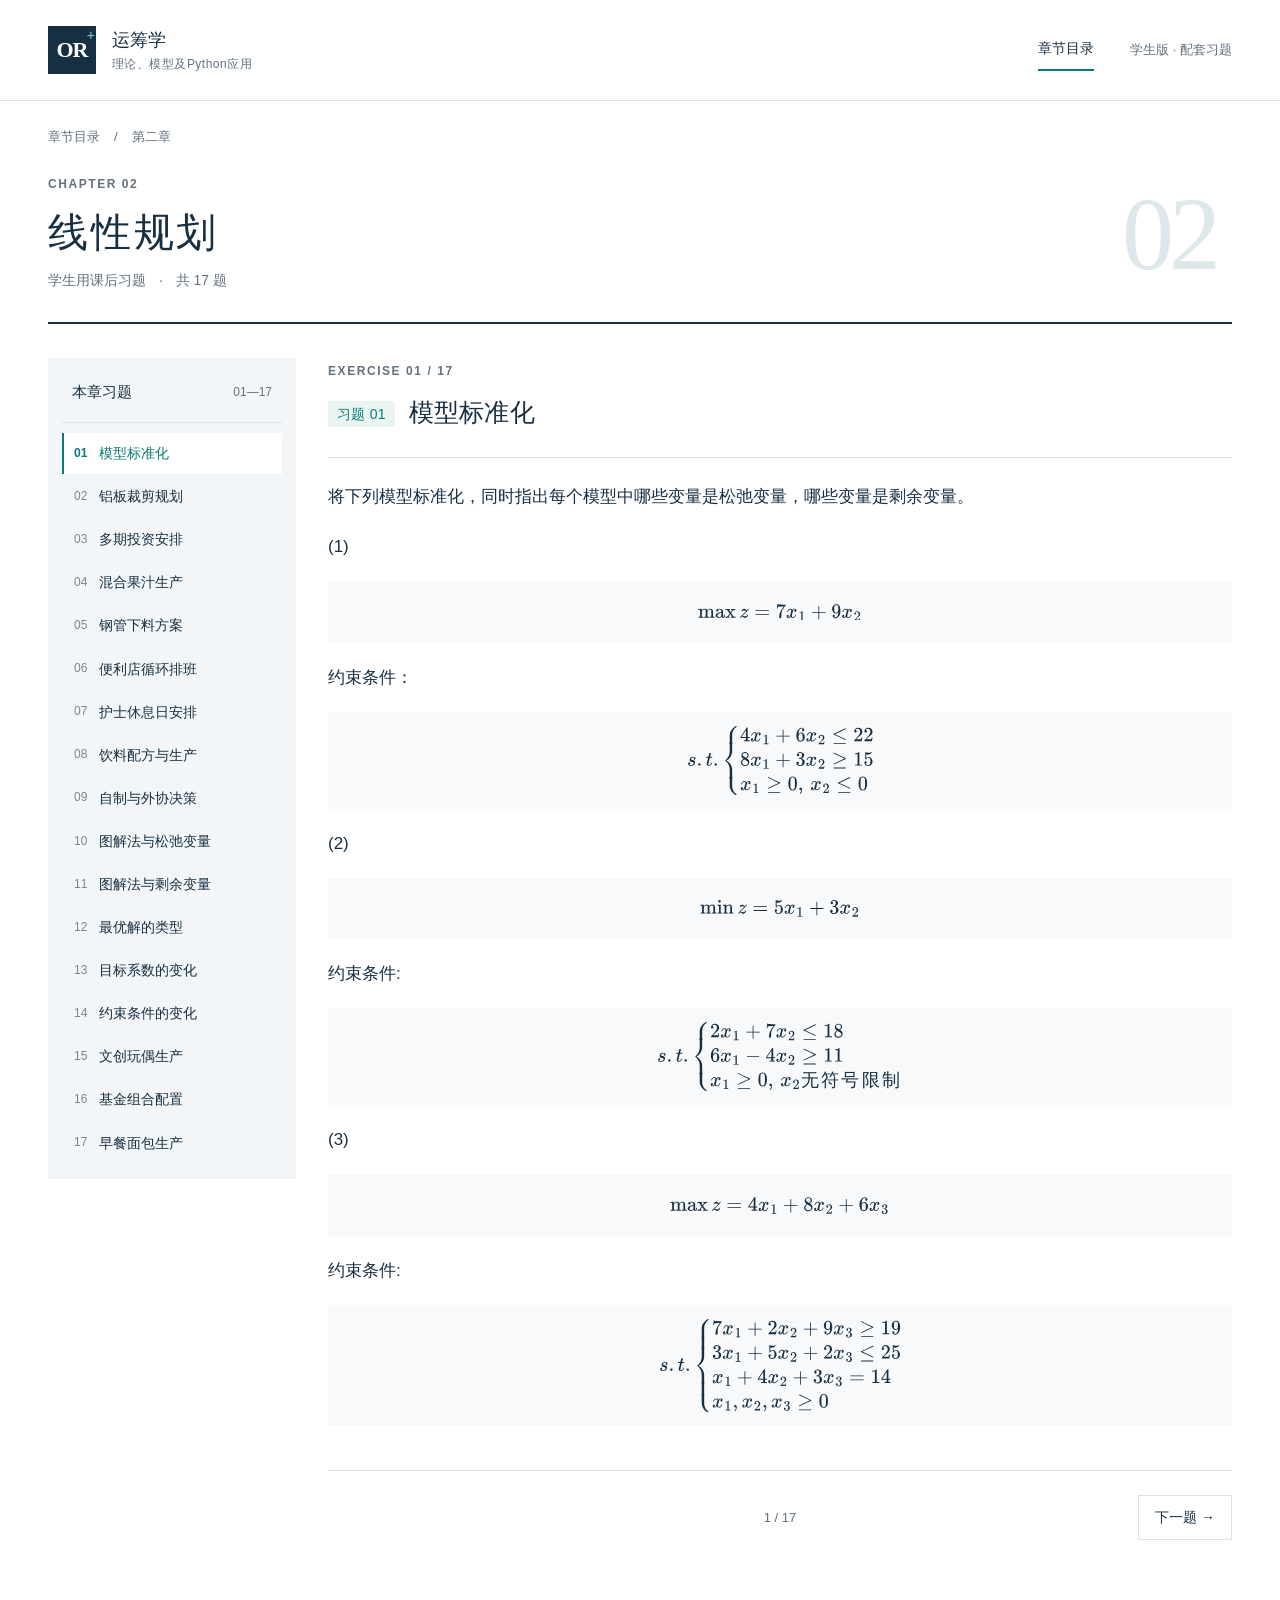
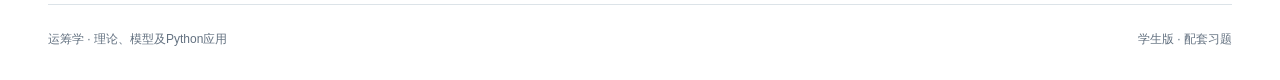
==== commit 2ec81684: "Publish student exercises without answers" ====
--- a/chapter-02.html
+++ b/chapter-02.html
@@ -1,4 +1,4 @@
-<!doctype html><html lang="zh-CN"><head><meta charset="UTF-8"><meta name="viewport" content="width=device-width,initial-scale=1"><meta name="description" content="《运筹学 理论、模型及Python应用》配套习题与答案解析。"><title>第二章 线性规划 · 运筹学配套学习资源</title><link rel="stylesheet" href="styles.css"><link rel="icon" href="favicon.svg" type="image/svg+xml"></head><body><a class="skip-link" href="#main">跳至正文</a><header class="site-header"><a class="brand" href="index.html" aria-label="返回教材首页"><span class="brand-symbol">OR<span>+</span></span><span class="brand-name">运筹学<span>理论、模型及Python应用</span></span></a><nav aria-label="主导航"><a href="index.html">章节目录</a><span class="edition">教材配套资源</span></nav></header><main id="main" class="chapter-page"><div class="breadcrumb"><a href="index.html">章节目录</a><span aria-hidden="true">/</span><span>第二章</span></div><section class="chapter-intro"><div><p class="eyebrow">CHAPTER 02</p><h1>线性规划</h1><p>课后习题与答案 <span>·</span> 共 17 题</p></div><span class="chapter-watermark" aria-hidden="true">02</span></section><div class="reading-layout"><aside class="exercise-sidebar"><div class="sidebar-heading"><h2>本章习题</h2><span>01—17</span></div><nav aria-label="习题目录"><a href="#q1" data-question="1"><span>01</span>模型标准化</a><a href="#q2" data-question="2"><span>02</span>铝板裁剪规划</a><a href="#q3" data-question="3"><span>03</span>多期投资安排</a><a href="#q4" data-question="4"><span>04</span>混合果汁生产</a><a href="#q5" data-question="5"><span>05</span>钢管下料方案</a><a href="#q6" data-question="6"><span>06</span>便利店循环排班</a><a href="#q7" data-question="7"><span>07</span>护士休息日安排</a><a href="#q8" data-question="8"><span>08</span>饮料配方与生产</a><a href="#q9" data-question="9"><span>09</span>自制与外协决策</a><a href="#q10" data-question="10"><span>10</span>图解法与松弛变量</a><a href="#q11" data-question="11"><span>11</span>图解法与剩余变量</a><a href="#q12" data-question="12"><span>12</span>最优解的类型</a><a href="#q13" data-question="13"><span>13</span>目标系数的变化</a><a href="#q14" data-question="14"><span>14</span>约束条件的变化</a><a href="#q15" data-question="15"><span>15</span>文创玩偶生产</a><a href="#q16" data-question="16"><span>16</span>基金组合配置</a><a href="#q17" data-question="17"><span>17</span>早餐面包生产</a></nav></aside><div class="reading-main"><div class="mobile-jump"><label for="question-select">选择习题</label><select id="question-select"><option value="1">01 · 模型标准化</option><option value="2">02 · 铝板裁剪规划</option><option value="3">03 · 多期投资安排</option><option value="4">04 · 混合果汁生产</option><option value="5">05 · 钢管下料方案</option><option value="6">06 · 便利店循环排班</option><option value="7">07 · 护士休息日安排</option><option value="8">08 · 饮料配方与生产</option><option value="9">09 · 自制与外协决策</option><option value="10">10 · 图解法与松弛变量</option><option value="11">11 · 图解法与剩余变量</option><option value="12">12 · 最优解的类型</option><option value="13">13 · 目标系数的变化</option><option value="14">14 · 约束条件的变化</option><option value="15">15 · 文创玩偶生产</option><option value="16">16 · 基金组合配置</option><option value="17">17 · 早餐面包生产</option></select></div><div id="question-content"><article class="question" id="q1" aria-labelledby="q1-title"><div class="question-heading"><p class="eyebrow">EXERCISE 01 / 17</p><h2 id="q1-title"><span>习题 01</span>模型标准化</h2></div><div class="question-body"><p>将下列模型标准化，同时指出每个模型中哪些变量是松弛变量，哪些变量是剩余变量。</p>
+<!doctype html><html lang="zh-CN"><head><meta charset="UTF-8"><meta name="viewport" content="width=device-width,initial-scale=1"><meta name="description" content="《运筹学 理论、模型及Python应用》学生用配套习题。"><title>第二章 线性规划 · 运筹学配套学习资源</title><link rel="stylesheet" href="styles.css"><link rel="icon" href="favicon.svg" type="image/svg+xml"></head><body><a class="skip-link" href="#main">跳至正文</a><header class="site-header"><a class="brand" href="index.html" aria-label="返回教材首页"><span class="brand-symbol">OR<span>+</span></span><span class="brand-name">运筹学<span>理论、模型及Python应用</span></span></a><nav aria-label="主导航"><a href="index.html">章节目录</a><span class="edition">学生版 · 配套习题</span></nav></header><main id="main" class="chapter-page"><div class="breadcrumb"><a href="index.html">章节目录</a><span aria-hidden="true">/</span><span>第二章</span></div><section class="chapter-intro"><div><p class="eyebrow">CHAPTER 02</p><h1>线性规划</h1><p>学生用课后习题 <span>·</span> 共 17 题</p></div><span class="chapter-watermark" aria-hidden="true">02</span></section><div class="reading-layout"><aside class="exercise-sidebar"><div class="sidebar-heading"><h2>本章习题</h2><span>01—17</span></div><nav aria-label="习题目录"><a href="#q1" data-question="1"><span>01</span>模型标准化</a><a href="#q2" data-question="2"><span>02</span>铝板裁剪规划</a><a href="#q3" data-question="3"><span>03</span>多期投资安排</a><a href="#q4" data-question="4"><span>04</span>混合果汁生产</a><a href="#q5" data-question="5"><span>05</span>钢管下料方案</a><a href="#q6" data-question="6"><span>06</span>便利店循环排班</a><a href="#q7" data-question="7"><span>07</span>护士休息日安排</a><a href="#q8" data-question="8"><span>08</span>饮料配方与生产</a><a href="#q9" data-question="9"><span>09</span>自制与外协决策</a><a href="#q10" data-question="10"><span>10</span>图解法与松弛变量</a><a href="#q11" data-question="11"><span>11</span>图解法与剩余变量</a><a href="#q12" data-question="12"><span>12</span>最优解的类型</a><a href="#q13" data-question="13"><span>13</span>目标系数的变化</a><a href="#q14" data-question="14"><span>14</span>约束条件的变化</a><a href="#q15" data-question="15"><span>15</span>文创玩偶生产</a><a href="#q16" data-question="16"><span>16</span>基金组合配置</a><a href="#q17" data-question="17"><span>17</span>早餐面包生产</a></nav></aside><div class="reading-main"><div class="mobile-jump"><label for="question-select">选择习题</label><select id="question-select"><option value="1">01 · 模型标准化</option><option value="2">02 · 铝板裁剪规划</option><option value="3">03 · 多期投资安排</option><option value="4">04 · 混合果汁生产</option><option value="5">05 · 钢管下料方案</option><option value="6">06 · 便利店循环排班</option><option value="7">07 · 护士休息日安排</option><option value="8">08 · 饮料配方与生产</option><option value="9">09 · 自制与外协决策</option><option value="10">10 · 图解法与松弛变量</option><option value="11">11 · 图解法与剩余变量</option><option value="12">12 · 最优解的类型</option><option value="13">13 · 目标系数的变化</option><option value="14">14 · 约束条件的变化</option><option value="15">15 · 文创玩偶生产</option><option value="16">16 · 基金组合配置</option><option value="17">17 · 早餐面包生产</option></select></div><div id="question-content"><article class="question" id="q1" aria-labelledby="q1-title"><div class="question-heading"><p class="eyebrow">EXERCISE 01 / 17</p><h2 id="q1-title"><span>习题 01</span>模型标准化</h2></div><div class="question-body"><p>将下列模型标准化，同时指出每个模型中哪些变量是松弛变量，哪些变量是剩余变量。</p>
 <p>(1)<span class="math math-display" role="math" aria-label="\max z = 7x_1 + 9x_2"><span aria-hidden="true"><mjx-container class="MathJax" jax="SVG" display="true"><svg style="vertical-align: -0.339ex;" xmlns="http://www.w3.org/2000/svg" width="18.248ex" height="1.869ex" role="img" focusable="false" viewBox="0 -676 8065.8 826"><g stroke="currentColor" fill="currentColor" stroke-width="0" transform="scale(1,-1)"><g data-mml-node="math"><g data-mml-node="mo"><path data-c="6D" d="M41 46H55Q94 46 102 60V68Q102 77 102 91T102 122T103 161T103 203Q103 234 103 269T102 328V351Q99 370 88 376T43 385H25V408Q25 431 27 431L37 432Q47 433 65 434T102 436Q119 437 138 438T167 441T178 442H181V402Q181 364 182 364T187 369T199 384T218 402T247 421T285 437Q305 442 336 442Q351 442 364 440T387 434T406 426T421 417T432 406T441 395T448 384T452 374T455 366L457 361L460 365Q463 369 466 373T475 384T488 397T503 410T523 422T546 432T572 439T603 442Q729 442 740 329Q741 322 741 190V104Q741 66 743 59T754 49Q775 46 803 46H819V0H811L788 1Q764 2 737 2T699 3Q596 3 587 0H579V46H595Q656 46 656 62Q657 64 657 200Q656 335 655 343Q649 371 635 385T611 402T585 404Q540 404 506 370Q479 343 472 315T464 232V168V108Q464 78 465 68T468 55T477 49Q498 46 526 46H542V0H534L510 1Q487 2 460 2T422 3Q319 3 310 0H302V46H318Q379 46 379 62Q380 64 380 200Q379 335 378 343Q372 371 358 385T334 402T308 404Q263 404 229 370Q202 343 195 315T187 232V168V108Q187 78 188 68T191 55T200 49Q221 46 249 46H265V0H257L234 1Q210 2 183 2T145 3Q42 3 33 0H25V46H41Z"></path><path data-c="61" d="M137 305T115 305T78 320T63 359Q63 394 97 421T218 448Q291 448 336 416T396 340Q401 326 401 309T402 194V124Q402 76 407 58T428 40Q443 40 448 56T453 109V145H493V106Q492 66 490 59Q481 29 455 12T400 -6T353 12T329 54V58L327 55Q325 52 322 49T314 40T302 29T287 17T269 6T247 -2T221 -8T190 -11Q130 -11 82 20T34 107Q34 128 41 147T68 188T116 225T194 253T304 268H318V290Q318 324 312 340Q290 411 215 411Q197 411 181 410T156 406T148 403Q170 388 170 359Q170 334 154 320ZM126 106Q126 75 150 51T209 26Q247 26 276 49T315 109Q317 116 318 175Q318 233 317 233Q309 233 296 232T251 223T193 203T147 166T126 106Z" transform="translate(833,0)"></path><path data-c="78" d="M201 0Q189 3 102 3Q26 3 17 0H11V46H25Q48 47 67 52T96 61T121 78T139 96T160 122T180 150L226 210L168 288Q159 301 149 315T133 336T122 351T113 363T107 370T100 376T94 379T88 381T80 383Q74 383 44 385H16V431H23Q59 429 126 429Q219 429 229 431H237V385Q201 381 201 369Q201 367 211 353T239 315T268 274L272 270L297 304Q329 345 329 358Q329 364 327 369T322 376T317 380T310 384L307 385H302V431H309Q324 428 408 428Q487 428 493 431H499V385H492Q443 385 411 368Q394 360 377 341T312 257L296 236L358 151Q424 61 429 57T446 50Q464 46 499 46H516V0H510H502Q494 1 482 1T457 2T432 2T414 3Q403 3 377 3T327 1L304 0H295V46H298Q309 46 320 51T331 63Q331 65 291 120L250 175Q249 174 219 133T185 88Q181 83 181 74Q181 63 188 55T206 46Q208 46 208 23V0H201Z" transform="translate(1333,0)"></path></g><g data-mml-node="mi" transform="translate(2027.7,0)"><path data-c="1D467" d="M347 338Q337 338 294 349T231 360Q211 360 197 356T174 346T162 335T155 324L153 320Q150 317 138 317Q117 317 117 325Q117 330 120 339Q133 378 163 406T229 440Q241 442 246 442Q271 442 291 425T329 392T367 375Q389 375 411 408T434 441Q435 442 449 442H462Q468 436 468 434Q468 430 463 420T449 399T432 377T418 358L411 349Q368 298 275 214T160 106L148 94L163 93Q185 93 227 82T290 71Q328 71 360 90T402 140Q406 149 409 151T424 153Q443 153 443 143Q443 138 442 134Q425 72 376 31T278 -11Q252 -11 232 6T193 40T155 57Q111 57 76 -3Q70 -11 59 -11H54H41Q35 -5 35 -2Q35 13 93 84Q132 129 225 214T340 322Q352 338 347 338Z"></path></g><g data-mml-node="mo" transform="translate(2770.4,0)"><path data-c="3D" d="M56 347Q56 360 70 367H707Q722 359 722 347Q722 336 708 328L390 327H72Q56 332 56 347ZM56 153Q56 168 72 173H708Q722 163 722 153Q722 140 707 133H70Q56 140 56 153Z"></path></g><g data-mml-node="mn" transform="translate(3826.2,0)"><path data-c="37" d="M55 458Q56 460 72 567L88 674Q88 676 108 676H128V672Q128 662 143 655T195 646T364 644H485V605L417 512Q408 500 387 472T360 435T339 403T319 367T305 330T292 284T284 230T278 162T275 80Q275 66 275 52T274 28V19Q270 2 255 -10T221 -22Q210 -22 200 -19T179 0T168 40Q168 198 265 368Q285 400 349 489L395 552H302Q128 552 119 546Q113 543 108 522T98 479L95 458V455H55V458Z"></path></g><g data-mml-node="msub" transform="translate(4326.2,0)"><g data-mml-node="mi"><path data-c="1D465" d="M52 289Q59 331 106 386T222 442Q257 442 286 424T329 379Q371 442 430 442Q467 442 494 420T522 361Q522 332 508 314T481 292T458 288Q439 288 427 299T415 328Q415 374 465 391Q454 404 425 404Q412 404 406 402Q368 386 350 336Q290 115 290 78Q290 50 306 38T341 26Q378 26 414 59T463 140Q466 150 469 151T485 153H489Q504 153 504 145Q504 144 502 134Q486 77 440 33T333 -11Q263 -11 227 52Q186 -10 133 -10H127Q78 -10 57 16T35 71Q35 103 54 123T99 143Q142 143 142 101Q142 81 130 66T107 46T94 41L91 40Q91 39 97 36T113 29T132 26Q168 26 194 71Q203 87 217 139T245 247T261 313Q266 340 266 352Q266 380 251 392T217 404Q177 404 142 372T93 290Q91 281 88 280T72 278H58Q52 284 52 289Z"></path></g><g data-mml-node="mn" transform="translate(605,-150) scale(0.707)"><path data-c="31" d="M213 578L200 573Q186 568 160 563T102 556H83V602H102Q149 604 189 617T245 641T273 663Q275 666 285 666Q294 666 302 660V361L303 61Q310 54 315 52T339 48T401 46H427V0H416Q395 3 257 3Q121 3 100 0H88V46H114Q136 46 152 46T177 47T193 50T201 52T207 57T213 61V578Z"></path></g></g><g data-mml-node="mo" transform="translate(5557,0)"><path data-c="2B" d="M56 237T56 250T70 270H369V420L370 570Q380 583 389 583Q402 583 409 568V270H707Q722 262 722 250T707 230H409V-68Q401 -82 391 -82H389H387Q375 -82 369 -68V230H70Q56 237 56 250Z"></path></g><g data-mml-node="mn" transform="translate(6557.2,0)"><path data-c="39" d="M352 287Q304 211 232 211Q154 211 104 270T44 396Q42 412 42 436V444Q42 537 111 606Q171 666 243 666Q245 666 249 666T257 665H261Q273 665 286 663T323 651T370 619T413 560Q456 472 456 334Q456 194 396 97Q361 41 312 10T208 -22Q147 -22 108 7T68 93T121 149Q143 149 158 135T173 96Q173 78 164 65T148 49T135 44L131 43Q131 41 138 37T164 27T206 22H212Q272 22 313 86Q352 142 352 280V287ZM244 248Q292 248 321 297T351 430Q351 508 343 542Q341 552 337 562T323 588T293 615T246 625Q208 625 181 598Q160 576 154 546T147 441Q147 358 152 329T172 282Q197 248 244 248Z"></path></g><g data-mml-node="msub" transform="translate(7057.2,0)"><g data-mml-node="mi"><path data-c="1D465" d="M52 289Q59 331 106 386T222 442Q257 442 286 424T329 379Q371 442 430 442Q467 442 494 420T522 361Q522 332 508 314T481 292T458 288Q439 288 427 299T415 328Q415 374 465 391Q454 404 425 404Q412 404 406 402Q368 386 350 336Q290 115 290 78Q290 50 306 38T341 26Q378 26 414 59T463 140Q466 150 469 151T485 153H489Q504 153 504 145Q504 144 502 134Q486 77 440 33T333 -11Q263 -11 227 52Q186 -10 133 -10H127Q78 -10 57 16T35 71Q35 103 54 123T99 143Q142 143 142 101Q142 81 130 66T107 46T94 41L91 40Q91 39 97 36T113 29T132 26Q168 26 194 71Q203 87 217 139T245 247T261 313Q266 340 266 352Q266 380 251 392T217 404Q177 404 142 372T93 290Q91 281 88 280T72 278H58Q52 284 52 289Z"></path></g><g data-mml-node="mn" transform="translate(605,-150) scale(0.707)"><path data-c="32" d="M109 429Q82 429 66 447T50 491Q50 562 103 614T235 666Q326 666 387 610T449 465Q449 422 429 383T381 315T301 241Q265 210 201 149L142 93L218 92Q375 92 385 97Q392 99 409 186V189H449V186Q448 183 436 95T421 3V0H50V19V31Q50 38 56 46T86 81Q115 113 136 137Q145 147 170 174T204 211T233 244T261 278T284 308T305 340T320 369T333 401T340 431T343 464Q343 527 309 573T212 619Q179 619 154 602T119 569T109 550Q109 549 114 549Q132 549 151 535T170 489Q170 464 154 447T109 429Z"></path></g></g></g></g></svg></mjx-container></span></span></p>
 <p>约束条件： <span class="math math-display" role="math" aria-label="s.t.  \begin{cases}
 4x_1 + 6x_2 \leq 22 \\
@@ -18,39 +18,7 @@
 3x_1 + 5x_2 + 2x_3 \leq 25 \\
 x_1 + 4x_2 + 3x_3 = 14 \\
 x_1, x_2, x_3 \geq 0
-\end{cases}"><span aria-hidden="true"><mjx-container class="MathJax" jax="SVG" display="true"><svg style="vertical-align: -4.638ex;" xmlns="http://www.w3.org/2000/svg" width="26.951ex" height="10.407ex" role="img" focusable="false" viewBox="0 -2550 11912.4 4600"><g stroke="currentColor" fill="currentColor" stroke-width="0" transform="scale(1,-1)"><g data-mml-node="math"><g data-mml-node="mi"><path data-c="1D460" d="M131 289Q131 321 147 354T203 415T300 442Q362 442 390 415T419 355Q419 323 402 308T364 292Q351 292 340 300T328 326Q328 342 337 354T354 372T367 378Q368 378 368 379Q368 382 361 388T336 399T297 405Q249 405 227 379T204 326Q204 301 223 291T278 274T330 259Q396 230 396 163Q396 135 385 107T352 51T289 7T195 -10Q118 -10 86 19T53 87Q53 126 74 143T118 160Q133 160 146 151T160 120Q160 94 142 76T111 58Q109 57 108 57T107 55Q108 52 115 47T146 34T201 27Q237 27 263 38T301 66T318 97T323 122Q323 150 302 164T254 181T195 196T148 231Q131 256 131 289Z"></path></g><g data-mml-node="mo" transform="translate(469,0)"><path data-c="2E" d="M78 60Q78 84 95 102T138 120Q162 120 180 104T199 61Q199 36 182 18T139 0T96 17T78 60Z"></path></g><g data-mml-node="mi" transform="translate(913.7,0)"><path data-c="1D461" d="M26 385Q19 392 19 395Q19 399 22 411T27 425Q29 430 36 430T87 431H140L159 511Q162 522 166 540T173 566T179 586T187 603T197 615T211 624T229 626Q247 625 254 615T261 596Q261 589 252 549T232 470L222 433Q222 431 272 431H323Q330 424 330 420Q330 398 317 385H210L174 240Q135 80 135 68Q135 26 162 26Q197 26 230 60T283 144Q285 150 288 151T303 153H307Q322 153 322 145Q322 142 319 133Q314 117 301 95T267 48T216 6T155 -11Q125 -11 98 4T59 56Q57 64 57 83V101L92 241Q127 382 128 383Q128 385 77 385H26Z"></path></g><g data-mml-node="mo" transform="translate(1274.7,0)"><path data-c="2E" d="M78 60Q78 84 95 102T138 120Q162 120 180 104T199 61Q199 36 182 18T139 0T96 17T78 60Z"></path></g><g data-mml-node="mrow" transform="translate(1719.3,0)"><g data-mml-node="mo"><path data-c="23A7" d="M712 899L718 893V876V865Q718 854 704 846Q627 793 577 710T510 525Q510 524 509 521Q505 493 504 349Q504 345 504 334Q504 277 504 240Q504 -2 503 -4Q502 -8 494 -9T444 -10Q392 -10 390 -9Q387 -8 386 -5Q384 5 384 230Q384 262 384 312T383 382Q383 481 392 535T434 656Q510 806 664 892L677 899H712Z" transform="translate(0,1651)"></path><path data-c="23A9" d="M718 -893L712 -899H677L666 -893Q542 -825 468 -714T385 -476Q384 -466 384 -282Q384 3 385 5L389 9Q392 10 444 10Q486 10 494 9T503 4Q504 2 504 -239V-310V-366Q504 -470 508 -513T530 -609Q546 -657 569 -698T617 -767T661 -812T699 -843T717 -856T718 -876V-893Z" transform="translate(0,-1151)"></path><path data-c="23A8" d="M389 1159Q391 1160 455 1160Q496 1160 498 1159Q501 1158 502 1155Q504 1145 504 924Q504 691 503 682Q494 549 425 439T243 259L229 250L243 241Q349 175 421 66T503 -182Q504 -191 504 -424Q504 -600 504 -629T499 -659H498Q496 -660 444 -660T390 -659Q387 -658 386 -655Q384 -645 384 -425V-282Q384 -176 377 -116T342 10Q325 54 301 92T255 155T214 196T183 222T171 232Q170 233 170 250T171 268Q171 269 191 284T240 331T300 407T354 524T383 679Q384 691 384 925Q384 1152 385 1155L389 1159Z" transform="translate(0,0)"></path><svg width="889" height="681" y="1060" x="0" viewBox="0 120 889 681"><path data-c="23AA" d="M384 150V266Q384 304 389 309Q391 310 455 310Q496 310 498 309Q502 308 503 298Q504 283 504 150Q504 32 504 12T499 -9H498Q496 -10 444 -10T390 -9Q386 -8 385 2Q384 17 384 150Z" transform="scale(1,3.349)"></path></svg><svg width="889" height="681" y="-1241" x="0" viewBox="0 120 889 681"><path data-c="23AA" d="M384 150V266Q384 304 389 309Q391 310 455 310Q496 310 498 309Q502 308 503 298Q504 283 504 150Q504 32 504 12T499 -9H498Q496 -10 444 -10T390 -9Q386 -8 385 2Q384 17 384 150Z" transform="scale(1,3.349)"></path></svg></g><g data-mml-node="mtable" transform="translate(889,0)"><g data-mml-node="mtr" transform="translate(0,1800)"><g data-mml-node="mtd"><g data-mml-node="mn"><path data-c="37" d="M55 458Q56 460 72 567L88 674Q88 676 108 676H128V672Q128 662 143 655T195 646T364 644H485V605L417 512Q408 500 387 472T360 435T339 403T319 367T305 330T292 284T284 230T278 162T275 80Q275 66 275 52T274 28V19Q270 2 255 -10T221 -22Q210 -22 200 -19T179 0T168 40Q168 198 265 368Q285 400 349 489L395 552H302Q128 552 119 546Q113 543 108 522T98 479L95 458V455H55V458Z"></path></g><g data-mml-node="msub" transform="translate(500,0)"><g data-mml-node="mi"><path data-c="1D465" d="M52 289Q59 331 106 386T222 442Q257 442 286 424T329 379Q371 442 430 442Q467 442 494 420T522 361Q522 332 508 314T481 292T458 288Q439 288 427 299T415 328Q415 374 465 391Q454 404 425 404Q412 404 406 402Q368 386 350 336Q290 115 290 78Q290 50 306 38T341 26Q378 26 414 59T463 140Q466 150 469 151T485 153H489Q504 153 504 145Q504 144 502 134Q486 77 440 33T333 -11Q263 -11 227 52Q186 -10 133 -10H127Q78 -10 57 16T35 71Q35 103 54 123T99 143Q142 143 142 101Q142 81 130 66T107 46T94 41L91 40Q91 39 97 36T113 29T132 26Q168 26 194 71Q203 87 217 139T245 247T261 313Q266 340 266 352Q266 380 251 392T217 404Q177 404 142 372T93 290Q91 281 88 280T72 278H58Q52 284 52 289Z"></path></g><g data-mml-node="mn" transform="translate(605,-150) scale(0.707)"><path data-c="31" d="M213 578L200 573Q186 568 160 563T102 556H83V602H102Q149 604 189 617T245 641T273 663Q275 666 285 666Q294 666 302 660V361L303 61Q310 54 315 52T339 48T401 46H427V0H416Q395 3 257 3Q121 3 100 0H88V46H114Q136 46 152 46T177 47T193 50T201 52T207 57T213 61V578Z"></path></g></g><g data-mml-node="mo" transform="translate(1730.8,0)"><path data-c="2B" d="M56 237T56 250T70 270H369V420L370 570Q380 583 389 583Q402 583 409 568V270H707Q722 262 722 250T707 230H409V-68Q401 -82 391 -82H389H387Q375 -82 369 -68V230H70Q56 237 56 250Z"></path></g><g data-mml-node="mn" transform="translate(2731,0)"><path data-c="32" d="M109 429Q82 429 66 447T50 491Q50 562 103 614T235 666Q326 666 387 610T449 465Q449 422 429 383T381 315T301 241Q265 210 201 149L142 93L218 92Q375 92 385 97Q392 99 409 186V189H449V186Q448 183 436 95T421 3V0H50V19V31Q50 38 56 46T86 81Q115 113 136 137Q145 147 170 174T204 211T233 244T261 278T284 308T305 340T320 369T333 401T340 431T343 464Q343 527 309 573T212 619Q179 619 154 602T119 569T109 550Q109 549 114 549Q132 549 151 535T170 489Q170 464 154 447T109 429Z"></path></g><g data-mml-node="msub" transform="translate(3231,0)"><g data-mml-node="mi"><path data-c="1D465" d="M52 289Q59 331 106 386T222 442Q257 442 286 424T329 379Q371 442 430 442Q467 442 494 420T522 361Q522 332 508 314T481 292T458 288Q439 288 427 299T415 328Q415 374 465 391Q454 404 425 404Q412 404 406 402Q368 386 350 336Q290 115 290 78Q290 50 306 38T341 26Q378 26 414 59T463 140Q466 150 469 151T485 153H489Q504 153 504 145Q504 144 502 134Q486 77 440 33T333 -11Q263 -11 227 52Q186 -10 133 -10H127Q78 -10 57 16T35 71Q35 103 54 123T99 143Q142 143 142 101Q142 81 130 66T107 46T94 41L91 40Q91 39 97 36T113 29T132 26Q168 26 194 71Q203 87 217 139T245 247T261 313Q266 340 266 352Q266 380 251 392T217 404Q177 404 142 372T93 290Q91 281 88 280T72 278H58Q52 284 52 289Z"></path></g><g data-mml-node="mn" transform="translate(605,-150) scale(0.707)"><path data-c="32" d="M109 429Q82 429 66 447T50 491Q50 562 103 614T235 666Q326 666 387 610T449 465Q449 422 429 383T381 315T301 241Q265 210 201 149L142 93L218 92Q375 92 385 97Q392 99 409 186V189H449V186Q448 183 436 95T421 3V0H50V19V31Q50 38 56 46T86 81Q115 113 136 137Q145 147 170 174T204 211T233 244T261 278T284 308T305 340T320 369T333 401T340 431T343 464Q343 527 309 573T212 619Q179 619 154 602T119 569T109 550Q109 549 114 549Q132 549 151 535T170 489Q170 464 154 447T109 429Z"></path></g></g><g data-mml-node="mo" transform="translate(4461.8,0)"><path data-c="2B" d="M56 237T56 250T70 270H369V420L370 570Q380 583 389 583Q402 583 409 568V270H707Q722 262 722 250T707 230H409V-68Q401 -82 391 -82H389H387Q375 -82 369 -68V230H70Q56 237 56 250Z"></path></g><g data-mml-node="mn" transform="translate(5462,0)"><path data-c="39" d="M352 287Q304 211 232 211Q154 211 104 270T44 396Q42 412 42 436V444Q42 537 111 606Q171 666 243 666Q245 666 249 666T257 665H261Q273 665 286 663T323 651T370 619T413 560Q456 472 456 334Q456 194 396 97Q361 41 312 10T208 -22Q147 -22 108 7T68 93T121 149Q143 149 158 135T173 96Q173 78 164 65T148 49T135 44L131 43Q131 41 138 37T164 27T206 22H212Q272 22 313 86Q352 142 352 280V287ZM244 248Q292 248 321 297T351 430Q351 508 343 542Q341 552 337 562T323 588T293 615T246 625Q208 625 181 598Q160 576 154 546T147 441Q147 358 152 329T172 282Q197 248 244 248Z"></path></g><g data-mml-node="msub" transform="translate(5962,0)"><g data-mml-node="mi"><path data-c="1D465" d="M52 289Q59 331 106 386T222 442Q257 442 286 424T329 379Q371 442 430 442Q467 442 494 420T522 361Q522 332 508 314T481 292T458 288Q439 288 427 299T415 328Q415 374 465 391Q454 404 425 404Q412 404 406 402Q368 386 350 336Q290 115 290 78Q290 50 306 38T341 26Q378 26 414 59T463 140Q466 150 469 151T485 153H489Q504 153 504 145Q504 144 502 134Q486 77 440 33T333 -11Q263 -11 227 52Q186 -10 133 -10H127Q78 -10 57 16T35 71Q35 103 54 123T99 143Q142 143 142 101Q142 81 130 66T107 46T94 41L91 40Q91 39 97 36T113 29T132 26Q168 26 194 71Q203 87 217 139T245 247T261 313Q266 340 266 352Q266 380 251 392T217 404Q177 404 142 372T93 290Q91 281 88 280T72 278H58Q52 284 52 289Z"></path></g><g data-mml-node="mn" transform="translate(605,-150) scale(0.707)"><path data-c="33" d="M127 463Q100 463 85 480T69 524Q69 579 117 622T233 665Q268 665 277 664Q351 652 390 611T430 522Q430 470 396 421T302 350L299 348Q299 347 308 345T337 336T375 315Q457 262 457 175Q457 96 395 37T238 -22Q158 -22 100 21T42 130Q42 158 60 175T105 193Q133 193 151 175T169 130Q169 119 166 110T159 94T148 82T136 74T126 70T118 67L114 66Q165 21 238 21Q293 21 321 74Q338 107 338 175V195Q338 290 274 322Q259 328 213 329L171 330L168 332Q166 335 166 348Q166 366 174 366Q202 366 232 371Q266 376 294 413T322 525V533Q322 590 287 612Q265 626 240 626Q208 626 181 615T143 592T132 580H135Q138 579 143 578T153 573T165 566T175 555T183 540T186 520Q186 498 172 481T127 463Z"></path></g></g><g data-mml-node="mo" transform="translate(7248.3,0)"><path data-c="2265" d="M83 616Q83 624 89 630T99 636Q107 636 253 568T543 431T687 361Q694 356 694 346T687 331Q685 329 395 192L107 56H101Q83 58 83 76Q83 77 83 79Q82 86 98 95Q117 105 248 167Q326 204 378 228L626 346L360 472Q291 505 200 548Q112 589 98 597T83 616ZM84 -118Q84 -108 99 -98H678Q694 -104 694 -118Q694 -130 679 -138H98Q84 -131 84 -118Z"></path></g><g data-mml-node="mn" transform="translate(8304.1,0)"><path data-c="31" d="M213 578L200 573Q186 568 160 563T102 556H83V602H102Q149 604 189 617T245 641T273 663Q275 666 285 666Q294 666 302 660V361L303 61Q310 54 315 52T339 48T401 46H427V0H416Q395 3 257 3Q121 3 100 0H88V46H114Q136 46 152 46T177 47T193 50T201 52T207 57T213 61V578Z"></path><path data-c="39" d="M352 287Q304 211 232 211Q154 211 104 270T44 396Q42 412 42 436V444Q42 537 111 606Q171 666 243 666Q245 666 249 666T257 665H261Q273 665 286 663T323 651T370 619T413 560Q456 472 456 334Q456 194 396 97Q361 41 312 10T208 -22Q147 -22 108 7T68 93T121 149Q143 149 158 135T173 96Q173 78 164 65T148 49T135 44L131 43Q131 41 138 37T164 27T206 22H212Q272 22 313 86Q352 142 352 280V287ZM244 248Q292 248 321 297T351 430Q351 508 343 542Q341 552 337 562T323 588T293 615T246 625Q208 625 181 598Q160 576 154 546T147 441Q147 358 152 329T172 282Q197 248 244 248Z" transform="translate(500,0)"></path></g></g></g><g data-mml-node="mtr" transform="translate(0,600)"><g data-mml-node="mtd"><g data-mml-node="mn"><path data-c="33" d="M127 463Q100 463 85 480T69 524Q69 579 117 622T233 665Q268 665 277 664Q351 652 390 611T430 522Q430 470 396 421T302 350L299 348Q299 347 308 345T337 336T375 315Q457 262 457 175Q457 96 395 37T238 -22Q158 -22 100 21T42 130Q42 158 60 175T105 193Q133 193 151 175T169 130Q169 119 166 110T159 94T148 82T136 74T126 70T118 67L114 66Q165 21 238 21Q293 21 321 74Q338 107 338 175V195Q338 290 274 322Q259 328 213 329L171 330L168 332Q166 335 166 348Q166 366 174 366Q202 366 232 371Q266 376 294 413T322 525V533Q322 590 287 612Q265 626 240 626Q208 626 181 615T143 592T132 580H135Q138 579 143 578T153 573T165 566T175 555T183 540T186 520Q186 498 172 481T127 463Z"></path></g><g data-mml-node="msub" transform="translate(500,0)"><g data-mml-node="mi"><path data-c="1D465" d="M52 289Q59 331 106 386T222 442Q257 442 286 424T329 379Q371 442 430 442Q467 442 494 420T522 361Q522 332 508 314T481 292T458 288Q439 288 427 299T415 328Q415 374 465 391Q454 404 425 404Q412 404 406 402Q368 386 350 336Q290 115 290 78Q290 50 306 38T341 26Q378 26 414 59T463 140Q466 150 469 151T485 153H489Q504 153 504 145Q504 144 502 134Q486 77 440 33T333 -11Q263 -11 227 52Q186 -10 133 -10H127Q78 -10 57 16T35 71Q35 103 54 123T99 143Q142 143 142 101Q142 81 130 66T107 46T94 41L91 40Q91 39 97 36T113 29T132 26Q168 26 194 71Q203 87 217 139T245 247T261 313Q266 340 266 352Q266 380 251 392T217 404Q177 404 142 372T93 290Q91 281 88 280T72 278H58Q52 284 52 289Z"></path></g><g data-mml-node="mn" transform="translate(605,-150) scale(0.707)"><path data-c="31" d="M213 578L200 573Q186 568 160 563T102 556H83V602H102Q149 604 189 617T245 641T273 663Q275 666 285 666Q294 666 302 660V361L303 61Q310 54 315 52T339 48T401 46H427V0H416Q395 3 257 3Q121 3 100 0H88V46H114Q136 46 152 46T177 47T193 50T201 52T207 57T213 61V578Z"></path></g></g><g data-mml-node="mo" transform="translate(1730.8,0)"><path data-c="2B" d="M56 237T56 250T70 270H369V420L370 570Q380 583 389 583Q402 583 409 568V270H707Q722 262 722 250T707 230H409V-68Q401 -82 391 -82H389H387Q375 -82 369 -68V230H70Q56 237 56 250Z"></path></g><g data-mml-node="mn" transform="translate(2731,0)"><path data-c="35" d="M164 157Q164 133 148 117T109 101H102Q148 22 224 22Q294 22 326 82Q345 115 345 210Q345 313 318 349Q292 382 260 382H254Q176 382 136 314Q132 307 129 306T114 304Q97 304 95 310Q93 314 93 485V614Q93 664 98 664Q100 666 102 666Q103 666 123 658T178 642T253 634Q324 634 389 662Q397 666 402 666Q410 666 410 648V635Q328 538 205 538Q174 538 149 544L139 546V374Q158 388 169 396T205 412T256 420Q337 420 393 355T449 201Q449 109 385 44T229 -22Q148 -22 99 32T50 154Q50 178 61 192T84 210T107 214Q132 214 148 197T164 157Z"></path></g><g data-mml-node="msub" transform="translate(3231,0)"><g data-mml-node="mi"><path data-c="1D465" d="M52 289Q59 331 106 386T222 442Q257 442 286 424T329 379Q371 442 430 442Q467 442 494 420T522 361Q522 332 508 314T481 292T458 288Q439 288 427 299T415 328Q415 374 465 391Q454 404 425 404Q412 404 406 402Q368 386 350 336Q290 115 290 78Q290 50 306 38T341 26Q378 26 414 59T463 140Q466 150 469 151T485 153H489Q504 153 504 145Q504 144 502 134Q486 77 440 33T333 -11Q263 -11 227 52Q186 -10 133 -10H127Q78 -10 57 16T35 71Q35 103 54 123T99 143Q142 143 142 101Q142 81 130 66T107 46T94 41L91 40Q91 39 97 36T113 29T132 26Q168 26 194 71Q203 87 217 139T245 247T261 313Q266 340 266 352Q266 380 251 392T217 404Q177 404 142 372T93 290Q91 281 88 280T72 278H58Q52 284 52 289Z"></path></g><g data-mml-node="mn" transform="translate(605,-150) scale(0.707)"><path data-c="32" d="M109 429Q82 429 66 447T50 491Q50 562 103 614T235 666Q326 666 387 610T449 465Q449 422 429 383T381 315T301 241Q265 210 201 149L142 93L218 92Q375 92 385 97Q392 99 409 186V189H449V186Q448 183 436 95T421 3V0H50V19V31Q50 38 56 46T86 81Q115 113 136 137Q145 147 170 174T204 211T233 244T261 278T284 308T305 340T320 369T333 401T340 431T343 464Q343 527 309 573T212 619Q179 619 154 602T119 569T109 550Q109 549 114 549Q132 549 151 535T170 489Q170 464 154 447T109 429Z"></path></g></g><g data-mml-node="mo" transform="translate(4461.8,0)"><path data-c="2B" d="M56 237T56 250T70 270H369V420L370 570Q380 583 389 583Q402 583 409 568V270H707Q722 262 722 250T707 230H409V-68Q401 -82 391 -82H389H387Q375 -82 369 -68V230H70Q56 237 56 250Z"></path></g><g data-mml-node="mn" transform="translate(5462,0)"><path data-c="32" d="M109 429Q82 429 66 447T50 491Q50 562 103 614T235 666Q326 666 387 610T449 465Q449 422 429 383T381 315T301 241Q265 210 201 149L142 93L218 92Q375 92 385 97Q392 99 409 186V189H449V186Q448 183 436 95T421 3V0H50V19V31Q50 38 56 46T86 81Q115 113 136 137Q145 147 170 174T204 211T233 244T261 278T284 308T305 340T320 369T333 401T340 431T343 464Q343 527 309 573T212 619Q179 619 154 602T119 569T109 550Q109 549 114 549Q132 549 151 535T170 489Q170 464 154 447T109 429Z"></path></g><g data-mml-node="msub" transform="translate(5962,0)"><g data-mml-node="mi"><path data-c="1D465" d="M52 289Q59 331 106 386T222 442Q257 442 286 424T329 379Q371 442 430 442Q467 442 494 420T522 361Q522 332 508 314T481 292T458 288Q439 288 427 299T415 328Q415 374 465 391Q454 404 425 404Q412 404 406 402Q368 386 350 336Q290 115 290 78Q290 50 306 38T341 26Q378 26 414 59T463 140Q466 150 469 151T485 153H489Q504 153 504 145Q504 144 502 134Q486 77 440 33T333 -11Q263 -11 227 52Q186 -10 133 -10H127Q78 -10 57 16T35 71Q35 103 54 123T99 143Q142 143 142 101Q142 81 130 66T107 46T94 41L91 40Q91 39 97 36T113 29T132 26Q168 26 194 71Q203 87 217 139T245 247T261 313Q266 340 266 352Q266 380 251 392T217 404Q177 404 142 372T93 290Q91 281 88 280T72 278H58Q52 284 52 289Z"></path></g><g data-mml-node="mn" transform="translate(605,-150) scale(0.707)"><path data-c="33" d="M127 463Q100 463 85 480T69 524Q69 579 117 622T233 665Q268 665 277 664Q351 652 390 611T430 522Q430 470 396 421T302 350L299 348Q299 347 308 345T337 336T375 315Q457 262 457 175Q457 96 395 37T238 -22Q158 -22 100 21T42 130Q42 158 60 175T105 193Q133 193 151 175T169 130Q169 119 166 110T159 94T148 82T136 74T126 70T118 67L114 66Q165 21 238 21Q293 21 321 74Q338 107 338 175V195Q338 290 274 322Q259 328 213 329L171 330L168 332Q166 335 166 348Q166 366 174 366Q202 366 232 371Q266 376 294 413T322 525V533Q322 590 287 612Q265 626 240 626Q208 626 181 615T143 592T132 580H135Q138 579 143 578T153 573T165 566T175 555T183 540T186 520Q186 498 172 481T127 463Z"></path></g></g><g data-mml-node="mo" transform="translate(7248.3,0)"><path data-c="2264" d="M674 636Q682 636 688 630T694 615T687 601Q686 600 417 472L151 346L399 228Q687 92 691 87Q694 81 694 76Q694 58 676 56H670L382 192Q92 329 90 331Q83 336 83 348Q84 359 96 365Q104 369 382 500T665 634Q669 636 674 636ZM84 -118Q84 -108 99 -98H678Q694 -104 694 -118Q694 -130 679 -138H98Q84 -131 84 -118Z"></path></g><g data-mml-node="mn" transform="translate(8304.1,0)"><path data-c="32" d="M109 429Q82 429 66 447T50 491Q50 562 103 614T235 666Q326 666 387 610T449 465Q449 422 429 383T381 315T301 241Q265 210 201 149L142 93L218 92Q375 92 385 97Q392 99 409 186V189H449V186Q448 183 436 95T421 3V0H50V19V31Q50 38 56 46T86 81Q115 113 136 137Q145 147 170 174T204 211T233 244T261 278T284 308T305 340T320 369T333 401T340 431T343 464Q343 527 309 573T212 619Q179 619 154 602T119 569T109 550Q109 549 114 549Q132 549 151 535T170 489Q170 464 154 447T109 429Z"></path><path data-c="35" d="M164 157Q164 133 148 117T109 101H102Q148 22 224 22Q294 22 326 82Q345 115 345 210Q345 313 318 349Q292 382 260 382H254Q176 382 136 314Q132 307 129 306T114 304Q97 304 95 310Q93 314 93 485V614Q93 664 98 664Q100 666 102 666Q103 666 123 658T178 642T253 634Q324 634 389 662Q397 666 402 666Q410 666 410 648V635Q328 538 205 538Q174 538 149 544L139 546V374Q158 388 169 396T205 412T256 420Q337 420 393 355T449 201Q449 109 385 44T229 -22Q148 -22 99 32T50 154Q50 178 61 192T84 210T107 214Q132 214 148 197T164 157Z" transform="translate(500,0)"></path></g></g></g><g data-mml-node="mtr" transform="translate(0,-600)"><g data-mml-node="mtd"><g data-mml-node="msub"><g data-mml-node="mi"><path data-c="1D465" d="M52 289Q59 331 106 386T222 442Q257 442 286 424T329 379Q371 442 430 442Q467 442 494 420T522 361Q522 332 508 314T481 292T458 288Q439 288 427 299T415 328Q415 374 465 391Q454 404 425 404Q412 404 406 402Q368 386 350 336Q290 115 290 78Q290 50 306 38T341 26Q378 26 414 59T463 140Q466 150 469 151T485 153H489Q504 153 504 145Q504 144 502 134Q486 77 440 33T333 -11Q263 -11 227 52Q186 -10 133 -10H127Q78 -10 57 16T35 71Q35 103 54 123T99 143Q142 143 142 101Q142 81 130 66T107 46T94 41L91 40Q91 39 97 36T113 29T132 26Q168 26 194 71Q203 87 217 139T245 247T261 313Q266 340 266 352Q266 380 251 392T217 404Q177 404 142 372T93 290Q91 281 88 280T72 278H58Q52 284 52 289Z"></path></g><g data-mml-node="mn" transform="translate(605,-150) scale(0.707)"><path data-c="31" d="M213 578L200 573Q186 568 160 563T102 556H83V602H102Q149 604 189 617T245 641T273 663Q275 666 285 666Q294 666 302 660V361L303 61Q310 54 315 52T339 48T401 46H427V0H416Q395 3 257 3Q121 3 100 0H88V46H114Q136 46 152 46T177 47T193 50T201 52T207 57T213 61V578Z"></path></g></g><g data-mml-node="mo" transform="translate(1230.8,0)"><path data-c="2B" d="M56 237T56 250T70 270H369V420L370 570Q380 583 389 583Q402 583 409 568V270H707Q722 262 722 250T707 230H409V-68Q401 -82 391 -82H389H387Q375 -82 369 -68V230H70Q56 237 56 250Z"></path></g><g data-mml-node="mn" transform="translate(2231,0)"><path data-c="34" d="M462 0Q444 3 333 3Q217 3 199 0H190V46H221Q241 46 248 46T265 48T279 53T286 61Q287 63 287 115V165H28V211L179 442Q332 674 334 675Q336 677 355 677H373L379 671V211H471V165H379V114Q379 73 379 66T385 54Q393 47 442 46H471V0H462ZM293 211V545L74 212L183 211H293Z"></path></g><g data-mml-node="msub" transform="translate(2731,0)"><g data-mml-node="mi"><path data-c="1D465" d="M52 289Q59 331 106 386T222 442Q257 442 286 424T329 379Q371 442 430 442Q467 442 494 420T522 361Q522 332 508 314T481 292T458 288Q439 288 427 299T415 328Q415 374 465 391Q454 404 425 404Q412 404 406 402Q368 386 350 336Q290 115 290 78Q290 50 306 38T341 26Q378 26 414 59T463 140Q466 150 469 151T485 153H489Q504 153 504 145Q504 144 502 134Q486 77 440 33T333 -11Q263 -11 227 52Q186 -10 133 -10H127Q78 -10 57 16T35 71Q35 103 54 123T99 143Q142 143 142 101Q142 81 130 66T107 46T94 41L91 40Q91 39 97 36T113 29T132 26Q168 26 194 71Q203 87 217 139T245 247T261 313Q266 340 266 352Q266 380 251 392T217 404Q177 404 142 372T93 290Q91 281 88 280T72 278H58Q52 284 52 289Z"></path></g><g data-mml-node="mn" transform="translate(605,-150) scale(0.707)"><path data-c="32" d="M109 429Q82 429 66 447T50 491Q50 562 103 614T235 666Q326 666 387 610T449 465Q449 422 429 383T381 315T301 241Q265 210 201 149L142 93L218 92Q375 92 385 97Q392 99 409 186V189H449V186Q448 183 436 95T421 3V0H50V19V31Q50 38 56 46T86 81Q115 113 136 137Q145 147 170 174T204 211T233 244T261 278T284 308T305 340T320 369T333 401T340 431T343 464Q343 527 309 573T212 619Q179 619 154 602T119 569T109 550Q109 549 114 549Q132 549 151 535T170 489Q170 464 154 447T109 429Z"></path></g></g><g data-mml-node="mo" transform="translate(3961.8,0)"><path data-c="2B" d="M56 237T56 250T70 270H369V420L370 570Q380 583 389 583Q402 583 409 568V270H707Q722 262 722 250T707 230H409V-68Q401 -82 391 -82H389H387Q375 -82 369 -68V230H70Q56 237 56 250Z"></path></g><g data-mml-node="mn" transform="translate(4962,0)"><path data-c="33" d="M127 463Q100 463 85 480T69 524Q69 579 117 622T233 665Q268 665 277 664Q351 652 390 611T430 522Q430 470 396 421T302 350L299 348Q299 347 308 345T337 336T375 315Q457 262 457 175Q457 96 395 37T238 -22Q158 -22 100 21T42 130Q42 158 60 175T105 193Q133 193 151 175T169 130Q169 119 166 110T159 94T148 82T136 74T126 70T118 67L114 66Q165 21 238 21Q293 21 321 74Q338 107 338 175V195Q338 290 274 322Q259 328 213 329L171 330L168 332Q166 335 166 348Q166 366 174 366Q202 366 232 371Q266 376 294 413T322 525V533Q322 590 287 612Q265 626 240 626Q208 626 181 615T143 592T132 580H135Q138 579 143 578T153 573T165 566T175 555T183 540T186 520Q186 498 172 481T127 463Z"></path></g><g data-mml-node="msub" transform="translate(5462,0)"><g data-mml-node="mi"><path data-c="1D465" d="M52 289Q59 331 106 386T222 442Q257 442 286 424T329 379Q371 442 430 442Q467 442 494 420T522 361Q522 332 508 314T481 292T458 288Q439 288 427 299T415 328Q415 374 465 391Q454 404 425 404Q412 404 406 402Q368 386 350 336Q290 115 290 78Q290 50 306 38T341 26Q378 26 414 59T463 140Q466 150 469 151T485 153H489Q504 153 504 145Q504 144 502 134Q486 77 440 33T333 -11Q263 -11 227 52Q186 -10 133 -10H127Q78 -10 57 16T35 71Q35 103 54 123T99 143Q142 143 142 101Q142 81 130 66T107 46T94 41L91 40Q91 39 97 36T113 29T132 26Q168 26 194 71Q203 87 217 139T245 247T261 313Q266 340 266 352Q266 380 251 392T217 404Q177 404 142 372T93 290Q91 281 88 280T72 278H58Q52 284 52 289Z"></path></g><g data-mml-node="mn" transform="translate(605,-150) scale(0.707)"><path data-c="33" d="M127 463Q100 463 85 480T69 524Q69 579 117 622T233 665Q268 665 277 664Q351 652 390 611T430 522Q430 470 396 421T302 350L299 348Q299 347 308 345T337 336T375 315Q457 262 457 175Q457 96 395 37T238 -22Q158 -22 100 21T42 130Q42 158 60 175T105 193Q133 193 151 175T169 130Q169 119 166 110T159 94T148 82T136 74T126 70T118 67L114 66Q165 21 238 21Q293 21 321 74Q338 107 338 175V195Q338 290 274 322Q259 328 213 329L171 330L168 332Q166 335 166 348Q166 366 174 366Q202 366 232 371Q266 376 294 413T322 525V533Q322 590 287 612Q265 626 240 626Q208 626 181 615T143 592T132 580H135Q138 579 143 578T153 573T165 566T175 555T183 540T186 520Q186 498 172 481T127 463Z"></path></g></g><g data-mml-node="mo" transform="translate(6748.3,0)"><path data-c="3D" d="M56 347Q56 360 70 367H707Q722 359 722 347Q722 336 708 328L390 327H72Q56 332 56 347ZM56 153Q56 168 72 173H708Q722 163 722 153Q722 140 707 133H70Q56 140 56 153Z"></path></g><g data-mml-node="mn" transform="translate(7804.1,0)"><path data-c="31" d="M213 578L200 573Q186 568 160 563T102 556H83V602H102Q149 604 189 617T245 641T273 663Q275 666 285 666Q294 666 302 660V361L303 61Q310 54 315 52T339 48T401 46H427V0H416Q395 3 257 3Q121 3 100 0H88V46H114Q136 46 152 46T177 47T193 50T201 52T207 57T213 61V578Z"></path><path data-c="34" d="M462 0Q444 3 333 3Q217 3 199 0H190V46H221Q241 46 248 46T265 48T279 53T286 61Q287 63 287 115V165H28V211L179 442Q332 674 334 675Q336 677 355 677H373L379 671V211H471V165H379V114Q379 73 379 66T385 54Q393 47 442 46H471V0H462ZM293 211V545L74 212L183 211H293Z" transform="translate(500,0)"></path></g></g></g><g data-mml-node="mtr" transform="translate(0,-1800)"><g data-mml-node="mtd"><g data-mml-node="msub"><g data-mml-node="mi"><path data-c="1D465" d="M52 289Q59 331 106 386T222 442Q257 442 286 424T329 379Q371 442 430 442Q467 442 494 420T522 361Q522 332 508 314T481 292T458 288Q439 288 427 299T415 328Q415 374 465 391Q454 404 425 404Q412 404 406 402Q368 386 350 336Q290 115 290 78Q290 50 306 38T341 26Q378 26 414 59T463 140Q466 150 469 151T485 153H489Q504 153 504 145Q504 144 502 134Q486 77 440 33T333 -11Q263 -11 227 52Q186 -10 133 -10H127Q78 -10 57 16T35 71Q35 103 54 123T99 143Q142 143 142 101Q142 81 130 66T107 46T94 41L91 40Q91 39 97 36T113 29T132 26Q168 26 194 71Q203 87 217 139T245 247T261 313Q266 340 266 352Q266 380 251 392T217 404Q177 404 142 372T93 290Q91 281 88 280T72 278H58Q52 284 52 289Z"></path></g><g data-mml-node="mn" transform="translate(605,-150) scale(0.707)"><path data-c="31" d="M213 578L200 573Q186 568 160 563T102 556H83V602H102Q149 604 189 617T245 641T273 663Q275 666 285 666Q294 666 302 660V361L303 61Q310 54 315 52T339 48T401 46H427V0H416Q395 3 257 3Q121 3 100 0H88V46H114Q136 46 152 46T177 47T193 50T201 52T207 57T213 61V578Z"></path></g></g><g data-mml-node="mo" transform="translate(1008.6,0)"><path data-c="2C" d="M78 35T78 60T94 103T137 121Q165 121 187 96T210 8Q210 -27 201 -60T180 -117T154 -158T130 -185T117 -194Q113 -194 104 -185T95 -172Q95 -168 106 -156T131 -126T157 -76T173 -3V9L172 8Q170 7 167 6T161 3T152 1T140 0Q113 0 96 17Z"></path></g><g data-mml-node="msub" transform="translate(1453.2,0)"><g data-mml-node="mi"><path data-c="1D465" d="M52 289Q59 331 106 386T222 442Q257 442 286 424T329 379Q371 442 430 442Q467 442 494 420T522 361Q522 332 508 314T481 292T458 288Q439 288 427 299T415 328Q415 374 465 391Q454 404 425 404Q412 404 406 402Q368 386 350 336Q290 115 290 78Q290 50 306 38T341 26Q378 26 414 59T463 140Q466 150 469 151T485 153H489Q504 153 504 145Q504 144 502 134Q486 77 440 33T333 -11Q263 -11 227 52Q186 -10 133 -10H127Q78 -10 57 16T35 71Q35 103 54 123T99 143Q142 143 142 101Q142 81 130 66T107 46T94 41L91 40Q91 39 97 36T113 29T132 26Q168 26 194 71Q203 87 217 139T245 247T261 313Q266 340 266 352Q266 380 251 392T217 404Q177 404 142 372T93 290Q91 281 88 280T72 278H58Q52 284 52 289Z"></path></g><g data-mml-node="mn" transform="translate(605,-150) scale(0.707)"><path data-c="32" d="M109 429Q82 429 66 447T50 491Q50 562 103 614T235 666Q326 666 387 610T449 465Q449 422 429 383T381 315T301 241Q265 210 201 149L142 93L218 92Q375 92 385 97Q392 99 409 186V189H449V186Q448 183 436 95T421 3V0H50V19V31Q50 38 56 46T86 81Q115 113 136 137Q145 147 170 174T204 211T233 244T261 278T284 308T305 340T320 369T333 401T340 431T343 464Q343 527 309 573T212 619Q179 619 154 602T119 569T109 550Q109 549 114 549Q132 549 151 535T170 489Q170 464 154 447T109 429Z"></path></g></g><g data-mml-node="mo" transform="translate(2461.8,0)"><path data-c="2C" d="M78 35T78 60T94 103T137 121Q165 121 187 96T210 8Q210 -27 201 -60T180 -117T154 -158T130 -185T117 -194Q113 -194 104 -185T95 -172Q95 -168 106 -156T131 -126T157 -76T173 -3V9L172 8Q170 7 167 6T161 3T152 1T140 0Q113 0 96 17Z"></path></g><g data-mml-node="msub" transform="translate(2906.4,0)"><g data-mml-node="mi"><path data-c="1D465" d="M52 289Q59 331 106 386T222 442Q257 442 286 424T329 379Q371 442 430 442Q467 442 494 420T522 361Q522 332 508 314T481 292T458 288Q439 288 427 299T415 328Q415 374 465 391Q454 404 425 404Q412 404 406 402Q368 386 350 336Q290 115 290 78Q290 50 306 38T341 26Q378 26 414 59T463 140Q466 150 469 151T485 153H489Q504 153 504 145Q504 144 502 134Q486 77 440 33T333 -11Q263 -11 227 52Q186 -10 133 -10H127Q78 -10 57 16T35 71Q35 103 54 123T99 143Q142 143 142 101Q142 81 130 66T107 46T94 41L91 40Q91 39 97 36T113 29T132 26Q168 26 194 71Q203 87 217 139T245 247T261 313Q266 340 266 352Q266 380 251 392T217 404Q177 404 142 372T93 290Q91 281 88 280T72 278H58Q52 284 52 289Z"></path></g><g data-mml-node="mn" transform="translate(605,-150) scale(0.707)"><path data-c="33" d="M127 463Q100 463 85 480T69 524Q69 579 117 622T233 665Q268 665 277 664Q351 652 390 611T430 522Q430 470 396 421T302 350L299 348Q299 347 308 345T337 336T375 315Q457 262 457 175Q457 96 395 37T238 -22Q158 -22 100 21T42 130Q42 158 60 175T105 193Q133 193 151 175T169 130Q169 119 166 110T159 94T148 82T136 74T126 70T118 67L114 66Q165 21 238 21Q293 21 321 74Q338 107 338 175V195Q338 290 274 322Q259 328 213 329L171 330L168 332Q166 335 166 348Q166 366 174 366Q202 366 232 371Q266 376 294 413T322 525V533Q322 590 287 612Q265 626 240 626Q208 626 181 615T143 592T132 580H135Q138 579 143 578T153 573T165 566T175 555T183 540T186 520Q186 498 172 481T127 463Z"></path></g></g><g data-mml-node="mo" transform="translate(4192.8,0)"><path data-c="2265" d="M83 616Q83 624 89 630T99 636Q107 636 253 568T543 431T687 361Q694 356 694 346T687 331Q685 329 395 192L107 56H101Q83 58 83 76Q83 77 83 79Q82 86 98 95Q117 105 248 167Q326 204 378 228L626 346L360 472Q291 505 200 548Q112 589 98 597T83 616ZM84 -118Q84 -108 99 -98H678Q694 -104 694 -118Q694 -130 679 -138H98Q84 -131 84 -118Z"></path></g><g data-mml-node="mn" transform="translate(5248.5,0)"><path data-c="30" d="M96 585Q152 666 249 666Q297 666 345 640T423 548Q460 465 460 320Q460 165 417 83Q397 41 362 16T301 -15T250 -22Q224 -22 198 -16T137 16T82 83Q39 165 39 320Q39 494 96 585ZM321 597Q291 629 250 629Q208 629 178 597Q153 571 145 525T137 333Q137 175 145 125T181 46Q209 16 250 16Q290 16 318 46Q347 76 354 130T362 333Q362 478 354 524T321 597Z"></path></g></g></g></g><g data-mml-node="mo" transform="translate(10193.1,0) translate(0 250)"></g></g></g></g></svg></mjx-container></span></span></p></div><details class="answer-panel"><summary><span class="answer-label">答案与解析</span><span class="answer-action">点击展开</span></summary><div class="answer-body"><p>(1)令 <span class="math math-inline" role="math" aria-label="x_2 = -x_2' \ (x_2' \geq
-0)"><span aria-hidden="true"><mjx-container class="MathJax" jax="SVG"><svg style="vertical-align: -0.583ex;" xmlns="http://www.w3.org/2000/svg" width="18.097ex" height="2.3ex" role="img" focusable="false" viewBox="0 -759 7998.8 1016.5"><g stroke="currentColor" fill="currentColor" stroke-width="0" transform="scale(1,-1)"><g data-mml-node="math"><g data-mml-node="msub"><g data-mml-node="mi"><path data-c="1D465" d="M52 289Q59 331 106 386T222 442Q257 442 286 424T329 379Q371 442 430 442Q467 442 494 420T522 361Q522 332 508 314T481 292T458 288Q439 288 427 299T415 328Q415 374 465 391Q454 404 425 404Q412 404 406 402Q368 386 350 336Q290 115 290 78Q290 50 306 38T341 26Q378 26 414 59T463 140Q466 150 469 151T485 153H489Q504 153 504 145Q504 144 502 134Q486 77 440 33T333 -11Q263 -11 227 52Q186 -10 133 -10H127Q78 -10 57 16T35 71Q35 103 54 123T99 143Q142 143 142 101Q142 81 130 66T107 46T94 41L91 40Q91 39 97 36T113 29T132 26Q168 26 194 71Q203 87 217 139T245 247T261 313Q266 340 266 352Q266 380 251 392T217 404Q177 404 142 372T93 290Q91 281 88 280T72 278H58Q52 284 52 289Z"></path></g><g data-mml-node="mn" transform="translate(605,-150) scale(0.707)"><path data-c="32" d="M109 429Q82 429 66 447T50 491Q50 562 103 614T235 666Q326 666 387 610T449 465Q449 422 429 383T381 315T301 241Q265 210 201 149L142 93L218 92Q375 92 385 97Q392 99 409 186V189H449V186Q448 183 436 95T421 3V0H50V19V31Q50 38 56 46T86 81Q115 113 136 137Q145 147 170 174T204 211T233 244T261 278T284 308T305 340T320 369T333 401T340 431T343 464Q343 527 309 573T212 619Q179 619 154 602T119 569T109 550Q109 549 114 549Q132 549 151 535T170 489Q170 464 154 447T109 429Z"></path></g></g><g data-mml-node="mo" transform="translate(1286.3,0)"><path data-c="3D" d="M56 347Q56 360 70 367H707Q722 359 722 347Q722 336 708 328L390 327H72Q56 332 56 347ZM56 153Q56 168 72 173H708Q722 163 722 153Q722 140 707 133H70Q56 140 56 153Z"></path></g><g data-mml-node="mo" transform="translate(2342.1,0)"><path data-c="2212" d="M84 237T84 250T98 270H679Q694 262 694 250T679 230H98Q84 237 84 250Z"></path></g><g data-mml-node="msubsup" transform="translate(3120.1,0)"><g data-mml-node="mi"><path data-c="1D465" d="M52 289Q59 331 106 386T222 442Q257 442 286 424T329 379Q371 442 430 442Q467 442 494 420T522 361Q522 332 508 314T481 292T458 288Q439 288 427 299T415 328Q415 374 465 391Q454 404 425 404Q412 404 406 402Q368 386 350 336Q290 115 290 78Q290 50 306 38T341 26Q378 26 414 59T463 140Q466 150 469 151T485 153H489Q504 153 504 145Q504 144 502 134Q486 77 440 33T333 -11Q263 -11 227 52Q186 -10 133 -10H127Q78 -10 57 16T35 71Q35 103 54 123T99 143Q142 143 142 101Q142 81 130 66T107 46T94 41L91 40Q91 39 97 36T113 29T132 26Q168 26 194 71Q203 87 217 139T245 247T261 313Q266 340 266 352Q266 380 251 392T217 404Q177 404 142 372T93 290Q91 281 88 280T72 278H58Q52 284 52 289Z"></path></g><g data-mml-node="mo" transform="translate(605,363) scale(0.707)"><path data-c="2032" d="M79 43Q73 43 52 49T30 61Q30 68 85 293T146 528Q161 560 198 560Q218 560 240 545T262 501Q262 496 260 486Q259 479 173 263T84 45T79 43Z"></path></g><g data-mml-node="mn" transform="translate(605,-257.5) scale(0.707)"><path data-c="32" d="M109 429Q82 429 66 447T50 491Q50 562 103 614T235 666Q326 666 387 610T449 465Q449 422 429 383T381 315T301 241Q265 210 201 149L142 93L218 92Q375 92 385 97Q392 99 409 186V189H449V186Q448 183 436 95T421 3V0H50V19V31Q50 38 56 46T86 81Q115 113 136 137Q145 147 170 174T204 211T233 244T261 278T284 308T305 340T320 369T333 401T340 431T343 464Q343 527 309 573T212 619Q179 619 154 602T119 569T109 550Q109 549 114 549Q132 549 151 535T170 489Q170 464 154 447T109 429Z"></path></g></g><g data-mml-node="mtext" transform="translate(4128.7,0)"><path data-c="A0" d=""></path></g><g data-mml-node="mo" transform="translate(4378.7,0)"><path data-c="28" d="M94 250Q94 319 104 381T127 488T164 576T202 643T244 695T277 729T302 750H315H319Q333 750 333 741Q333 738 316 720T275 667T226 581T184 443T167 250T184 58T225 -81T274 -167T316 -220T333 -241Q333 -250 318 -250H315H302L274 -226Q180 -141 137 -14T94 250Z"></path></g><g data-mml-node="msubsup" transform="translate(4767.7,0)"><g data-mml-node="mi"><path data-c="1D465" d="M52 289Q59 331 106 386T222 442Q257 442 286 424T329 379Q371 442 430 442Q467 442 494 420T522 361Q522 332 508 314T481 292T458 288Q439 288 427 299T415 328Q415 374 465 391Q454 404 425 404Q412 404 406 402Q368 386 350 336Q290 115 290 78Q290 50 306 38T341 26Q378 26 414 59T463 140Q466 150 469 151T485 153H489Q504 153 504 145Q504 144 502 134Q486 77 440 33T333 -11Q263 -11 227 52Q186 -10 133 -10H127Q78 -10 57 16T35 71Q35 103 54 123T99 143Q142 143 142 101Q142 81 130 66T107 46T94 41L91 40Q91 39 97 36T113 29T132 26Q168 26 194 71Q203 87 217 139T245 247T261 313Q266 340 266 352Q266 380 251 392T217 404Q177 404 142 372T93 290Q91 281 88 280T72 278H58Q52 284 52 289Z"></path></g><g data-mml-node="mo" transform="translate(605,363) scale(0.707)"><path data-c="2032" d="M79 43Q73 43 52 49T30 61Q30 68 85 293T146 528Q161 560 198 560Q218 560 240 545T262 501Q262 496 260 486Q259 479 173 263T84 45T79 43Z"></path></g><g data-mml-node="mn" transform="translate(605,-257.5) scale(0.707)"><path data-c="32" d="M109 429Q82 429 66 447T50 491Q50 562 103 614T235 666Q326 666 387 610T449 465Q449 422 429 383T381 315T301 241Q265 210 201 149L142 93L218 92Q375 92 385 97Q392 99 409 186V189H449V186Q448 183 436 95T421 3V0H50V19V31Q50 38 56 46T86 81Q115 113 136 137Q145 147 170 174T204 211T233 244T261 278T284 308T305 340T320 369T333 401T340 431T343 464Q343 527 309 573T212 619Q179 619 154 602T119 569T109 550Q109 549 114 549Q132 549 151 535T170 489Q170 464 154 447T109 429Z"></path></g></g><g data-mml-node="mo" transform="translate(6054,0)"><path data-c="2265" d="M83 616Q83 624 89 630T99 636Q107 636 253 568T543 431T687 361Q694 356 694 346T687 331Q685 329 395 192L107 56H101Q83 58 83 76Q83 77 83 79Q82 86 98 95Q117 105 248 167Q326 204 378 228L626 346L360 472Q291 505 200 548Q112 589 98 597T83 616ZM84 -118Q84 -108 99 -98H678Q694 -104 694 -118Q694 -130 679 -138H98Q84 -131 84 -118Z"></path></g><g data-mml-node="mn" transform="translate(7109.8,0)"><path data-c="30" d="M96 585Q152 666 249 666Q297 666 345 640T423 548Q460 465 460 320Q460 165 417 83Q397 41 362 16T301 -15T250 -22Q224 -22 198 -16T137 16T82 83Q39 165 39 320Q39 494 96 585ZM321 597Q291 629 250 629Q208 629 178 597Q153 571 145 525T137 333Q137 175 145 125T181 46Q209 16 250 16Q290 16 318 46Q347 76 354 130T362 333Q362 478 354 524T321 597Z"></path></g><g data-mml-node="mo" transform="translate(7609.8,0)"><path data-c="29" d="M60 749L64 750Q69 750 74 750H86L114 726Q208 641 251 514T294 250Q294 182 284 119T261 12T224 -76T186 -143T145 -194T113 -227T90 -246Q87 -249 86 -250H74Q66 -250 63 -250T58 -247T55 -238Q56 -237 66 -225Q221 -64 221 250T66 725Q56 737 55 738Q55 746 60 749Z"></path></g></g></g></svg></mjx-container></span></span>，代入目标函数与约束条件，标准型为：</p>
-<p>目标函数<span class="math math-display" role="math" aria-label="\max z = 7x_1 - 9x_2' + 0s_1
-+ 0s_2"><span aria-hidden="true"><mjx-container class="MathJax" jax="SVG" display="true"><svg style="vertical-align: -0.559ex;" xmlns="http://www.w3.org/2000/svg" width="30.14ex" height="2.389ex" role="img" focusable="false" viewBox="0 -809 13321.8 1056"><g stroke="currentColor" fill="currentColor" stroke-width="0" transform="scale(1,-1)"><g data-mml-node="math"><g data-mml-node="mo"><path data-c="6D" d="M41 46H55Q94 46 102 60V68Q102 77 102 91T102 122T103 161T103 203Q103 234 103 269T102 328V351Q99 370 88 376T43 385H25V408Q25 431 27 431L37 432Q47 433 65 434T102 436Q119 437 138 438T167 441T178 442H181V402Q181 364 182 364T187 369T199 384T218 402T247 421T285 437Q305 442 336 442Q351 442 364 440T387 434T406 426T421 417T432 406T441 395T448 384T452 374T455 366L457 361L460 365Q463 369 466 373T475 384T488 397T503 410T523 422T546 432T572 439T603 442Q729 442 740 329Q741 322 741 190V104Q741 66 743 59T754 49Q775 46 803 46H819V0H811L788 1Q764 2 737 2T699 3Q596 3 587 0H579V46H595Q656 46 656 62Q657 64 657 200Q656 335 655 343Q649 371 635 385T611 402T585 404Q540 404 506 370Q479 343 472 315T464 232V168V108Q464 78 465 68T468 55T477 49Q498 46 526 46H542V0H534L510 1Q487 2 460 2T422 3Q319 3 310 0H302V46H318Q379 46 379 62Q380 64 380 200Q379 335 378 343Q372 371 358 385T334 402T308 404Q263 404 229 370Q202 343 195 315T187 232V168V108Q187 78 188 68T191 55T200 49Q221 46 249 46H265V0H257L234 1Q210 2 183 2T145 3Q42 3 33 0H25V46H41Z"></path><path data-c="61" d="M137 305T115 305T78 320T63 359Q63 394 97 421T218 448Q291 448 336 416T396 340Q401 326 401 309T402 194V124Q402 76 407 58T428 40Q443 40 448 56T453 109V145H493V106Q492 66 490 59Q481 29 455 12T400 -6T353 12T329 54V58L327 55Q325 52 322 49T314 40T302 29T287 17T269 6T247 -2T221 -8T190 -11Q130 -11 82 20T34 107Q34 128 41 147T68 188T116 225T194 253T304 268H318V290Q318 324 312 340Q290 411 215 411Q197 411 181 410T156 406T148 403Q170 388 170 359Q170 334 154 320ZM126 106Q126 75 150 51T209 26Q247 26 276 49T315 109Q317 116 318 175Q318 233 317 233Q309 233 296 232T251 223T193 203T147 166T126 106Z" transform="translate(833,0)"></path><path data-c="78" d="M201 0Q189 3 102 3Q26 3 17 0H11V46H25Q48 47 67 52T96 61T121 78T139 96T160 122T180 150L226 210L168 288Q159 301 149 315T133 336T122 351T113 363T107 370T100 376T94 379T88 381T80 383Q74 383 44 385H16V431H23Q59 429 126 429Q219 429 229 431H237V385Q201 381 201 369Q201 367 211 353T239 315T268 274L272 270L297 304Q329 345 329 358Q329 364 327 369T322 376T317 380T310 384L307 385H302V431H309Q324 428 408 428Q487 428 493 431H499V385H492Q443 385 411 368Q394 360 377 341T312 257L296 236L358 151Q424 61 429 57T446 50Q464 46 499 46H516V0H510H502Q494 1 482 1T457 2T432 2T414 3Q403 3 377 3T327 1L304 0H295V46H298Q309 46 320 51T331 63Q331 65 291 120L250 175Q249 174 219 133T185 88Q181 83 181 74Q181 63 188 55T206 46Q208 46 208 23V0H201Z" transform="translate(1333,0)"></path></g><g data-mml-node="mi" transform="translate(2027.7,0)"><path data-c="1D467" d="M347 338Q337 338 294 349T231 360Q211 360 197 356T174 346T162 335T155 324L153 320Q150 317 138 317Q117 317 117 325Q117 330 120 339Q133 378 163 406T229 440Q241 442 246 442Q271 442 291 425T329 392T367 375Q389 375 411 408T434 441Q435 442 449 442H462Q468 436 468 434Q468 430 463 420T449 399T432 377T418 358L411 349Q368 298 275 214T160 106L148 94L163 93Q185 93 227 82T290 71Q328 71 360 90T402 140Q406 149 409 151T424 153Q443 153 443 143Q443 138 442 134Q425 72 376 31T278 -11Q252 -11 232 6T193 40T155 57Q111 57 76 -3Q70 -11 59 -11H54H41Q35 -5 35 -2Q35 13 93 84Q132 129 225 214T340 322Q352 338 347 338Z"></path></g><g data-mml-node="mo" transform="translate(2770.4,0)"><path data-c="3D" d="M56 347Q56 360 70 367H707Q722 359 722 347Q722 336 708 328L390 327H72Q56 332 56 347ZM56 153Q56 168 72 173H708Q722 163 722 153Q722 140 707 133H70Q56 140 56 153Z"></path></g><g data-mml-node="mn" transform="translate(3826.2,0)"><path data-c="37" d="M55 458Q56 460 72 567L88 674Q88 676 108 676H128V672Q128 662 143 655T195 646T364 644H485V605L417 512Q408 500 387 472T360 435T339 403T319 367T305 330T292 284T284 230T278 162T275 80Q275 66 275 52T274 28V19Q270 2 255 -10T221 -22Q210 -22 200 -19T179 0T168 40Q168 198 265 368Q285 400 349 489L395 552H302Q128 552 119 546Q113 543 108 522T98 479L95 458V455H55V458Z"></path></g><g data-mml-node="msub" transform="translate(4326.2,0)"><g data-mml-node="mi"><path data-c="1D465" d="M52 289Q59 331 106 386T222 442Q257 442 286 424T329 379Q371 442 430 442Q467 442 494 420T522 361Q522 332 508 314T481 292T458 288Q439 288 427 299T415 328Q415 374 465 391Q454 404 425 404Q412 404 406 402Q368 386 350 336Q290 115 290 78Q290 50 306 38T341 26Q378 26 414 59T463 140Q466 150 469 151T485 153H489Q504 153 504 145Q504 144 502 134Q486 77 440 33T333 -11Q263 -11 227 52Q186 -10 133 -10H127Q78 -10 57 16T35 71Q35 103 54 123T99 143Q142 143 142 101Q142 81 130 66T107 46T94 41L91 40Q91 39 97 36T113 29T132 26Q168 26 194 71Q203 87 217 139T245 247T261 313Q266 340 266 352Q266 380 251 392T217 404Q177 404 142 372T93 290Q91 281 88 280T72 278H58Q52 284 52 289Z"></path></g><g data-mml-node="mn" transform="translate(605,-150) scale(0.707)"><path data-c="31" d="M213 578L200 573Q186 568 160 563T102 556H83V602H102Q149 604 189 617T245 641T273 663Q275 666 285 666Q294 666 302 660V361L303 61Q310 54 315 52T339 48T401 46H427V0H416Q395 3 257 3Q121 3 100 0H88V46H114Q136 46 152 46T177 47T193 50T201 52T207 57T213 61V578Z"></path></g></g><g data-mml-node="mo" transform="translate(5557,0)"><path data-c="2212" d="M84 237T84 250T98 270H679Q694 262 694 250T679 230H98Q84 237 84 250Z"></path></g><g data-mml-node="mn" transform="translate(6557.2,0)"><path data-c="39" d="M352 287Q304 211 232 211Q154 211 104 270T44 396Q42 412 42 436V444Q42 537 111 606Q171 666 243 666Q245 666 249 666T257 665H261Q273 665 286 663T323 651T370 619T413 560Q456 472 456 334Q456 194 396 97Q361 41 312 10T208 -22Q147 -22 108 7T68 93T121 149Q143 149 158 135T173 96Q173 78 164 65T148 49T135 44L131 43Q131 41 138 37T164 27T206 22H212Q272 22 313 86Q352 142 352 280V287ZM244 248Q292 248 321 297T351 430Q351 508 343 542Q341 552 337 562T323 588T293 615T246 625Q208 625 181 598Q160 576 154 546T147 441Q147 358 152 329T172 282Q197 248 244 248Z"></path></g><g data-mml-node="msubsup" transform="translate(7057.2,0)"><g data-mml-node="mi"><path data-c="1D465" d="M52 289Q59 331 106 386T222 442Q257 442 286 424T329 379Q371 442 430 442Q467 442 494 420T522 361Q522 332 508 314T481 292T458 288Q439 288 427 299T415 328Q415 374 465 391Q454 404 425 404Q412 404 406 402Q368 386 350 336Q290 115 290 78Q290 50 306 38T341 26Q378 26 414 59T463 140Q466 150 469 151T485 153H489Q504 153 504 145Q504 144 502 134Q486 77 440 33T333 -11Q263 -11 227 52Q186 -10 133 -10H127Q78 -10 57 16T35 71Q35 103 54 123T99 143Q142 143 142 101Q142 81 130 66T107 46T94 41L91 40Q91 39 97 36T113 29T132 26Q168 26 194 71Q203 87 217 139T245 247T261 313Q266 340 266 352Q266 380 251 392T217 404Q177 404 142 372T93 290Q91 281 88 280T72 278H58Q52 284 52 289Z"></path></g><g data-mml-node="mo" transform="translate(605,413) scale(0.707)"><path data-c="2032" d="M79 43Q73 43 52 49T30 61Q30 68 85 293T146 528Q161 560 198 560Q218 560 240 545T262 501Q262 496 260 486Q259 479 173 263T84 45T79 43Z"></path></g><g data-mml-node="mn" transform="translate(605,-247) scale(0.707)"><path data-c="32" d="M109 429Q82 429 66 447T50 491Q50 562 103 614T235 666Q326 666 387 610T449 465Q449 422 429 383T381 315T301 241Q265 210 201 149L142 93L218 92Q375 92 385 97Q392 99 409 186V189H449V186Q448 183 436 95T421 3V0H50V19V31Q50 38 56 46T86 81Q115 113 136 137Q145 147 170 174T204 211T233 244T261 278T284 308T305 340T320 369T333 401T340 431T343 464Q343 527 309 573T212 619Q179 619 154 602T119 569T109 550Q109 549 114 549Q132 549 151 535T170 489Q170 464 154 447T109 429Z"></path></g></g><g data-mml-node="mo" transform="translate(8288,0)"><path data-c="2B" d="M56 237T56 250T70 270H369V420L370 570Q380 583 389 583Q402 583 409 568V270H707Q722 262 722 250T707 230H409V-68Q401 -82 391 -82H389H387Q375 -82 369 -68V230H70Q56 237 56 250Z"></path></g><g data-mml-node="mn" transform="translate(9288.2,0)"><path data-c="30" d="M96 585Q152 666 249 666Q297 666 345 640T423 548Q460 465 460 320Q460 165 417 83Q397 41 362 16T301 -15T250 -22Q224 -22 198 -16T137 16T82 83Q39 165 39 320Q39 494 96 585ZM321 597Q291 629 250 629Q208 629 178 597Q153 571 145 525T137 333Q137 175 145 125T181 46Q209 16 250 16Q290 16 318 46Q347 76 354 130T362 333Q362 478 354 524T321 597Z"></path></g><g data-mml-node="msub" transform="translate(9788.2,0)"><g data-mml-node="mi"><path data-c="1D460" d="M131 289Q131 321 147 354T203 415T300 442Q362 442 390 415T419 355Q419 323 402 308T364 292Q351 292 340 300T328 326Q328 342 337 354T354 372T367 378Q368 378 368 379Q368 382 361 388T336 399T297 405Q249 405 227 379T204 326Q204 301 223 291T278 274T330 259Q396 230 396 163Q396 135 385 107T352 51T289 7T195 -10Q118 -10 86 19T53 87Q53 126 74 143T118 160Q133 160 146 151T160 120Q160 94 142 76T111 58Q109 57 108 57T107 55Q108 52 115 47T146 34T201 27Q237 27 263 38T301 66T318 97T323 122Q323 150 302 164T254 181T195 196T148 231Q131 256 131 289Z"></path></g><g data-mml-node="mn" transform="translate(502,-150) scale(0.707)"><path data-c="31" d="M213 578L200 573Q186 568 160 563T102 556H83V602H102Q149 604 189 617T245 641T273 663Q275 666 285 666Q294 666 302 660V361L303 61Q310 54 315 52T339 48T401 46H427V0H416Q395 3 257 3Q121 3 100 0H88V46H114Q136 46 152 46T177 47T193 50T201 52T207 57T213 61V578Z"></path></g></g><g data-mml-node="mo" transform="translate(10916,0)"><path data-c="2B" d="M56 237T56 250T70 270H369V420L370 570Q380 583 389 583Q402 583 409 568V270H707Q722 262 722 250T707 230H409V-68Q401 -82 391 -82H389H387Q375 -82 369 -68V230H70Q56 237 56 250Z"></path></g><g data-mml-node="mn" transform="translate(11916.2,0)"><path data-c="30" d="M96 585Q152 666 249 666Q297 666 345 640T423 548Q460 465 460 320Q460 165 417 83Q397 41 362 16T301 -15T250 -22Q224 -22 198 -16T137 16T82 83Q39 165 39 320Q39 494 96 585ZM321 597Q291 629 250 629Q208 629 178 597Q153 571 145 525T137 333Q137 175 145 125T181 46Q209 16 250 16Q290 16 318 46Q347 76 354 130T362 333Q362 478 354 524T321 597Z"></path></g><g data-mml-node="msub" transform="translate(12416.2,0)"><g data-mml-node="mi"><path data-c="1D460" d="M131 289Q131 321 147 354T203 415T300 442Q362 442 390 415T419 355Q419 323 402 308T364 292Q351 292 340 300T328 326Q328 342 337 354T354 372T367 378Q368 378 368 379Q368 382 361 388T336 399T297 405Q249 405 227 379T204 326Q204 301 223 291T278 274T330 259Q396 230 396 163Q396 135 385 107T352 51T289 7T195 -10Q118 -10 86 19T53 87Q53 126 74 143T118 160Q133 160 146 151T160 120Q160 94 142 76T111 58Q109 57 108 57T107 55Q108 52 115 47T146 34T201 27Q237 27 263 38T301 66T318 97T323 122Q323 150 302 164T254 181T195 196T148 231Q131 256 131 289Z"></path></g><g data-mml-node="mn" transform="translate(502,-150) scale(0.707)"><path data-c="32" d="M109 429Q82 429 66 447T50 491Q50 562 103 614T235 666Q326 666 387 610T449 465Q449 422 429 383T381 315T301 241Q265 210 201 149L142 93L218 92Q375 92 385 97Q392 99 409 186V189H449V186Q448 183 436 95T421 3V0H50V19V31Q50 38 56 46T86 81Q115 113 136 137Q145 147 170 174T204 211T233 244T261 278T284 308T305 340T320 369T333 401T340 431T343 464Q343 527 309 573T212 619Q179 619 154 602T119 569T109 550Q109 549 114 549Q132 549 151 535T170 489Q170 464 154 447T109 429Z"></path></g></g></g></g></svg></mjx-container></span></span></p>
-<p>约束条件： <span class="math math-display" role="math" aria-label="s.t.  \begin{cases}
-4x_1 - 6x_2' + s_1 = 22 \\
-8x_1 - 3x_2' - s_2 = 15 \\
-x_1, x_2', s_1, s_2 \geq 0
-\end{cases}"><span aria-hidden="true"><mjx-container class="MathJax" jax="SVG" display="true"><svg style="vertical-align: -3.337ex;" xmlns="http://www.w3.org/2000/svg" width="25.587ex" height="7.804ex" role="img" focusable="false" viewBox="0 -1974.8 11309.4 3449.5"><g stroke="currentColor" fill="currentColor" stroke-width="0" transform="scale(1,-1)"><g data-mml-node="math"><g data-mml-node="mi"><path data-c="1D460" d="M131 289Q131 321 147 354T203 415T300 442Q362 442 390 415T419 355Q419 323 402 308T364 292Q351 292 340 300T328 326Q328 342 337 354T354 372T367 378Q368 378 368 379Q368 382 361 388T336 399T297 405Q249 405 227 379T204 326Q204 301 223 291T278 274T330 259Q396 230 396 163Q396 135 385 107T352 51T289 7T195 -10Q118 -10 86 19T53 87Q53 126 74 143T118 160Q133 160 146 151T160 120Q160 94 142 76T111 58Q109 57 108 57T107 55Q108 52 115 47T146 34T201 27Q237 27 263 38T301 66T318 97T323 122Q323 150 302 164T254 181T195 196T148 231Q131 256 131 289Z"></path></g><g data-mml-node="mo" transform="translate(469,0)"><path data-c="2E" d="M78 60Q78 84 95 102T138 120Q162 120 180 104T199 61Q199 36 182 18T139 0T96 17T78 60Z"></path></g><g data-mml-node="mi" transform="translate(913.7,0)"><path data-c="1D461" d="M26 385Q19 392 19 395Q19 399 22 411T27 425Q29 430 36 430T87 431H140L159 511Q162 522 166 540T173 566T179 586T187 603T197 615T211 624T229 626Q247 625 254 615T261 596Q261 589 252 549T232 470L222 433Q222 431 272 431H323Q330 424 330 420Q330 398 317 385H210L174 240Q135 80 135 68Q135 26 162 26Q197 26 230 60T283 144Q285 150 288 151T303 153H307Q322 153 322 145Q322 142 319 133Q314 117 301 95T267 48T216 6T155 -11Q125 -11 98 4T59 56Q57 64 57 83V101L92 241Q127 382 128 383Q128 385 77 385H26Z"></path></g><g data-mml-node="mo" transform="translate(1274.7,0)"><path data-c="2E" d="M78 60Q78 84 95 102T138 120Q162 120 180 104T199 61Q199 36 182 18T139 0T96 17T78 60Z"></path></g><g data-mml-node="mrow" transform="translate(1719.3,0)"><g data-mml-node="mo"><path data-c="23A7" d="M712 899L718 893V876V865Q718 854 704 846Q627 793 577 710T510 525Q510 524 509 521Q505 493 504 349Q504 345 504 334Q504 277 504 240Q504 -2 503 -4Q502 -8 494 -9T444 -10Q392 -10 390 -9Q387 -8 386 -5Q384 5 384 230Q384 262 384 312T383 382Q383 481 392 535T434 656Q510 806 664 892L677 899H712Z" transform="translate(0,1075.8)"></path><path data-c="23A9" d="M718 -893L712 -899H677L666 -893Q542 -825 468 -714T385 -476Q384 -466 384 -282Q384 3 385 5L389 9Q392 10 444 10Q486 10 494 9T503 4Q504 2 504 -239V-310V-366Q504 -470 508 -513T530 -609Q546 -657 569 -698T617 -767T661 -812T699 -843T717 -856T718 -876V-893Z" transform="translate(0,-575.8)"></path><path data-c="23A8" d="M389 1159Q391 1160 455 1160Q496 1160 498 1159Q501 1158 502 1155Q504 1145 504 924Q504 691 503 682Q494 549 425 439T243 259L229 250L243 241Q349 175 421 66T503 -182Q504 -191 504 -424Q504 -600 504 -629T499 -659H498Q496 -660 444 -660T390 -659Q387 -658 386 -655Q384 -645 384 -425V-282Q384 -176 377 -116T342 10Q325 54 301 92T255 155T214 196T183 222T171 232Q170 233 170 250T171 268Q171 269 191 284T240 331T300 407T354 524T383 679Q384 691 384 925Q384 1152 385 1155L389 1159Z" transform="translate(0,0)"></path><svg width="889" height="105.8" y="1060" x="0" viewBox="0 18.6 889 105.8"><path data-c="23AA" d="M384 150V266Q384 304 389 309Q391 310 455 310Q496 310 498 309Q502 308 503 298Q504 283 504 150Q504 32 504 12T499 -9H498Q496 -10 444 -10T390 -9Q386 -8 385 2Q384 17 384 150Z" transform="scale(1,0.52)"></path></svg><svg width="889" height="105.8" y="-665.8" x="0" viewBox="0 18.6 889 105.8"><path data-c="23AA" d="M384 150V266Q384 304 389 309Q391 310 455 310Q496 310 498 309Q502 308 503 298Q504 283 504 150Q504 32 504 12T499 -9H498Q496 -10 444 -10T390 -9Q386 -8 385 2Q384 17 384 150Z" transform="scale(1,0.52)"></path></svg></g><g data-mml-node="mtable" transform="translate(889,0)"><g data-mml-node="mtr" transform="translate(0,1215.8)"><g data-mml-node="mtd"><g data-mml-node="mn"><path data-c="34" d="M462 0Q444 3 333 3Q217 3 199 0H190V46H221Q241 46 248 46T265 48T279 53T286 61Q287 63 287 115V165H28V211L179 442Q332 674 334 675Q336 677 355 677H373L379 671V211H471V165H379V114Q379 73 379 66T385 54Q393 47 442 46H471V0H462ZM293 211V545L74 212L183 211H293Z"></path></g><g data-mml-node="msub" transform="translate(500,0)"><g data-mml-node="mi"><path data-c="1D465" d="M52 289Q59 331 106 386T222 442Q257 442 286 424T329 379Q371 442 430 442Q467 442 494 420T522 361Q522 332 508 314T481 292T458 288Q439 288 427 299T415 328Q415 374 465 391Q454 404 425 404Q412 404 406 402Q368 386 350 336Q290 115 290 78Q290 50 306 38T341 26Q378 26 414 59T463 140Q466 150 469 151T485 153H489Q504 153 504 145Q504 144 502 134Q486 77 440 33T333 -11Q263 -11 227 52Q186 -10 133 -10H127Q78 -10 57 16T35 71Q35 103 54 123T99 143Q142 143 142 101Q142 81 130 66T107 46T94 41L91 40Q91 39 97 36T113 29T132 26Q168 26 194 71Q203 87 217 139T245 247T261 313Q266 340 266 352Q266 380 251 392T217 404Q177 404 142 372T93 290Q91 281 88 280T72 278H58Q52 284 52 289Z"></path></g><g data-mml-node="mn" transform="translate(605,-150) scale(0.707)"><path data-c="31" d="M213 578L200 573Q186 568 160 563T102 556H83V602H102Q149 604 189 617T245 641T273 663Q275 666 285 666Q294 666 302 660V361L303 61Q310 54 315 52T339 48T401 46H427V0H416Q395 3 257 3Q121 3 100 0H88V46H114Q136 46 152 46T177 47T193 50T201 52T207 57T213 61V578Z"></path></g></g><g data-mml-node="mo" transform="translate(1730.8,0)"><path data-c="2212" d="M84 237T84 250T98 270H679Q694 262 694 250T679 230H98Q84 237 84 250Z"></path></g><g data-mml-node="mn" transform="translate(2731,0)"><path data-c="36" d="M42 313Q42 476 123 571T303 666Q372 666 402 630T432 550Q432 525 418 510T379 495Q356 495 341 509T326 548Q326 592 373 601Q351 623 311 626Q240 626 194 566Q147 500 147 364L148 360Q153 366 156 373Q197 433 263 433H267Q313 433 348 414Q372 400 396 374T435 317Q456 268 456 210V192Q456 169 451 149Q440 90 387 34T253 -22Q225 -22 199 -14T143 16T92 75T56 172T42 313ZM257 397Q227 397 205 380T171 335T154 278T148 216Q148 133 160 97T198 39Q222 21 251 21Q302 21 329 59Q342 77 347 104T352 209Q352 289 347 316T329 361Q302 397 257 397Z"></path></g><g data-mml-node="msubsup" transform="translate(3231,0)"><g data-mml-node="mi"><path data-c="1D465" d="M52 289Q59 331 106 386T222 442Q257 442 286 424T329 379Q371 442 430 442Q467 442 494 420T522 361Q522 332 508 314T481 292T458 288Q439 288 427 299T415 328Q415 374 465 391Q454 404 425 404Q412 404 406 402Q368 386 350 336Q290 115 290 78Q290 50 306 38T341 26Q378 26 414 59T463 140Q466 150 469 151T485 153H489Q504 153 504 145Q504 144 502 134Q486 77 440 33T333 -11Q263 -11 227 52Q186 -10 133 -10H127Q78 -10 57 16T35 71Q35 103 54 123T99 143Q142 143 142 101Q142 81 130 66T107 46T94 41L91 40Q91 39 97 36T113 29T132 26Q168 26 194 71Q203 87 217 139T245 247T261 313Q266 340 266 352Q266 380 251 392T217 404Q177 404 142 372T93 290Q91 281 88 280T72 278H58Q52 284 52 289Z"></path></g><g data-mml-node="mo" transform="translate(605,363) scale(0.707)"><path data-c="2032" d="M79 43Q73 43 52 49T30 61Q30 68 85 293T146 528Q161 560 198 560Q218 560 240 545T262 501Q262 496 260 486Q259 479 173 263T84 45T79 43Z"></path></g><g data-mml-node="mn" transform="translate(605,-257.5) scale(0.707)"><path data-c="32" d="M109 429Q82 429 66 447T50 491Q50 562 103 614T235 666Q326 666 387 610T449 465Q449 422 429 383T381 315T301 241Q265 210 201 149L142 93L218 92Q375 92 385 97Q392 99 409 186V189H449V186Q448 183 436 95T421 3V0H50V19V31Q50 38 56 46T86 81Q115 113 136 137Q145 147 170 174T204 211T233 244T261 278T284 308T305 340T320 369T333 401T340 431T343 464Q343 527 309 573T212 619Q179 619 154 602T119 569T109 550Q109 549 114 549Q132 549 151 535T170 489Q170 464 154 447T109 429Z"></path></g></g><g data-mml-node="mo" transform="translate(4461.8,0)"><path data-c="2B" d="M56 237T56 250T70 270H369V420L370 570Q380 583 389 583Q402 583 409 568V270H707Q722 262 722 250T707 230H409V-68Q401 -82 391 -82H389H387Q375 -82 369 -68V230H70Q56 237 56 250Z"></path></g><g data-mml-node="msub" transform="translate(5462,0)"><g data-mml-node="mi"><path data-c="1D460" d="M131 289Q131 321 147 354T203 415T300 442Q362 442 390 415T419 355Q419 323 402 308T364 292Q351 292 340 300T328 326Q328 342 337 354T354 372T367 378Q368 378 368 379Q368 382 361 388T336 399T297 405Q249 405 227 379T204 326Q204 301 223 291T278 274T330 259Q396 230 396 163Q396 135 385 107T352 51T289 7T195 -10Q118 -10 86 19T53 87Q53 126 74 143T118 160Q133 160 146 151T160 120Q160 94 142 76T111 58Q109 57 108 57T107 55Q108 52 115 47T146 34T201 27Q237 27 263 38T301 66T318 97T323 122Q323 150 302 164T254 181T195 196T148 231Q131 256 131 289Z"></path></g><g data-mml-node="mn" transform="translate(502,-150) scale(0.707)"><path data-c="31" d="M213 578L200 573Q186 568 160 563T102 556H83V602H102Q149 604 189 617T245 641T273 663Q275 666 285 666Q294 666 302 660V361L303 61Q310 54 315 52T339 48T401 46H427V0H416Q395 3 257 3Q121 3 100 0H88V46H114Q136 46 152 46T177 47T193 50T201 52T207 57T213 61V578Z"></path></g></g><g data-mml-node="mo" transform="translate(6645.3,0)"><path data-c="3D" d="M56 347Q56 360 70 367H707Q722 359 722 347Q722 336 708 328L390 327H72Q56 332 56 347ZM56 153Q56 168 72 173H708Q722 163 722 153Q722 140 707 133H70Q56 140 56 153Z"></path></g><g data-mml-node="mn" transform="translate(7701.1,0)"><path data-c="32" d="M109 429Q82 429 66 447T50 491Q50 562 103 614T235 666Q326 666 387 610T449 465Q449 422 429 383T381 315T301 241Q265 210 201 149L142 93L218 92Q375 92 385 97Q392 99 409 186V189H449V186Q448 183 436 95T421 3V0H50V19V31Q50 38 56 46T86 81Q115 113 136 137Q145 147 170 174T204 211T233 244T261 278T284 308T305 340T320 369T333 401T340 431T343 464Q343 527 309 573T212 619Q179 619 154 602T119 569T109 550Q109 549 114 549Q132 549 151 535T170 489Q170 464 154 447T109 429Z"></path><path data-c="32" d="M109 429Q82 429 66 447T50 491Q50 562 103 614T235 666Q326 666 387 610T449 465Q449 422 429 383T381 315T301 241Q265 210 201 149L142 93L218 92Q375 92 385 97Q392 99 409 186V189H449V186Q448 183 436 95T421 3V0H50V19V31Q50 38 56 46T86 81Q115 113 136 137Q145 147 170 174T204 211T233 244T261 278T284 308T305 340T320 369T333 401T340 431T343 464Q343 527 309 573T212 619Q179 619 154 602T119 569T109 550Q109 549 114 549Q132 549 151 535T170 489Q170 464 154 447T109 429Z" transform="translate(500,0)"></path></g></g></g><g data-mml-node="mtr" transform="translate(0,-0.7)"><g data-mml-node="mtd"><g data-mml-node="mn"><path data-c="38" d="M70 417T70 494T124 618T248 666Q319 666 374 624T429 515Q429 485 418 459T392 417T361 389T335 371T324 363L338 354Q352 344 366 334T382 323Q457 264 457 174Q457 95 399 37T249 -22Q159 -22 101 29T43 155Q43 263 172 335L154 348Q133 361 127 368Q70 417 70 494ZM286 386L292 390Q298 394 301 396T311 403T323 413T334 425T345 438T355 454T364 471T369 491T371 513Q371 556 342 586T275 624Q268 625 242 625Q201 625 165 599T128 534Q128 511 141 492T167 463T217 431Q224 426 228 424L286 386ZM250 21Q308 21 350 55T392 137Q392 154 387 169T375 194T353 216T330 234T301 253T274 270Q260 279 244 289T218 306L210 311Q204 311 181 294T133 239T107 157Q107 98 150 60T250 21Z"></path></g><g data-mml-node="msub" transform="translate(500,0)"><g data-mml-node="mi"><path data-c="1D465" d="M52 289Q59 331 106 386T222 442Q257 442 286 424T329 379Q371 442 430 442Q467 442 494 420T522 361Q522 332 508 314T481 292T458 288Q439 288 427 299T415 328Q415 374 465 391Q454 404 425 404Q412 404 406 402Q368 386 350 336Q290 115 290 78Q290 50 306 38T341 26Q378 26 414 59T463 140Q466 150 469 151T485 153H489Q504 153 504 145Q504 144 502 134Q486 77 440 33T333 -11Q263 -11 227 52Q186 -10 133 -10H127Q78 -10 57 16T35 71Q35 103 54 123T99 143Q142 143 142 101Q142 81 130 66T107 46T94 41L91 40Q91 39 97 36T113 29T132 26Q168 26 194 71Q203 87 217 139T245 247T261 313Q266 340 266 352Q266 380 251 392T217 404Q177 404 142 372T93 290Q91 281 88 280T72 278H58Q52 284 52 289Z"></path></g><g data-mml-node="mn" transform="translate(605,-150) scale(0.707)"><path data-c="31" d="M213 578L200 573Q186 568 160 563T102 556H83V602H102Q149 604 189 617T245 641T273 663Q275 666 285 666Q294 666 302 660V361L303 61Q310 54 315 52T339 48T401 46H427V0H416Q395 3 257 3Q121 3 100 0H88V46H114Q136 46 152 46T177 47T193 50T201 52T207 57T213 61V578Z"></path></g></g><g data-mml-node="mo" transform="translate(1730.8,0)"><path data-c="2212" d="M84 237T84 250T98 270H679Q694 262 694 250T679 230H98Q84 237 84 250Z"></path></g><g data-mml-node="mn" transform="translate(2731,0)"><path data-c="33" d="M127 463Q100 463 85 480T69 524Q69 579 117 622T233 665Q268 665 277 664Q351 652 390 611T430 522Q430 470 396 421T302 350L299 348Q299 347 308 345T337 336T375 315Q457 262 457 175Q457 96 395 37T238 -22Q158 -22 100 21T42 130Q42 158 60 175T105 193Q133 193 151 175T169 130Q169 119 166 110T159 94T148 82T136 74T126 70T118 67L114 66Q165 21 238 21Q293 21 321 74Q338 107 338 175V195Q338 290 274 322Q259 328 213 329L171 330L168 332Q166 335 166 348Q166 366 174 366Q202 366 232 371Q266 376 294 413T322 525V533Q322 590 287 612Q265 626 240 626Q208 626 181 615T143 592T132 580H135Q138 579 143 578T153 573T165 566T175 555T183 540T186 520Q186 498 172 481T127 463Z"></path></g><g data-mml-node="msubsup" transform="translate(3231,0)"><g data-mml-node="mi"><path data-c="1D465" d="M52 289Q59 331 106 386T222 442Q257 442 286 424T329 379Q371 442 430 442Q467 442 494 420T522 361Q522 332 508 314T481 292T458 288Q439 288 427 299T415 328Q415 374 465 391Q454 404 425 404Q412 404 406 402Q368 386 350 336Q290 115 290 78Q290 50 306 38T341 26Q378 26 414 59T463 140Q466 150 469 151T485 153H489Q504 153 504 145Q504 144 502 134Q486 77 440 33T333 -11Q263 -11 227 52Q186 -10 133 -10H127Q78 -10 57 16T35 71Q35 103 54 123T99 143Q142 143 142 101Q142 81 130 66T107 46T94 41L91 40Q91 39 97 36T113 29T132 26Q168 26 194 71Q203 87 217 139T245 247T261 313Q266 340 266 352Q266 380 251 392T217 404Q177 404 142 372T93 290Q91 281 88 280T72 278H58Q52 284 52 289Z"></path></g><g data-mml-node="mo" transform="translate(605,363) scale(0.707)"><path data-c="2032" d="M79 43Q73 43 52 49T30 61Q30 68 85 293T146 528Q161 560 198 560Q218 560 240 545T262 501Q262 496 260 486Q259 479 173 263T84 45T79 43Z"></path></g><g data-mml-node="mn" transform="translate(605,-257.5) scale(0.707)"><path data-c="32" d="M109 429Q82 429 66 447T50 491Q50 562 103 614T235 666Q326 666 387 610T449 465Q449 422 429 383T381 315T301 241Q265 210 201 149L142 93L218 92Q375 92 385 97Q392 99 409 186V189H449V186Q448 183 436 95T421 3V0H50V19V31Q50 38 56 46T86 81Q115 113 136 137Q145 147 170 174T204 211T233 244T261 278T284 308T305 340T320 369T333 401T340 431T343 464Q343 527 309 573T212 619Q179 619 154 602T119 569T109 550Q109 549 114 549Q132 549 151 535T170 489Q170 464 154 447T109 429Z"></path></g></g><g data-mml-node="mo" transform="translate(4461.8,0)"><path data-c="2212" d="M84 237T84 250T98 270H679Q694 262 694 250T679 230H98Q84 237 84 250Z"></path></g><g data-mml-node="msub" transform="translate(5462,0)"><g data-mml-node="mi"><path data-c="1D460" d="M131 289Q131 321 147 354T203 415T300 442Q362 442 390 415T419 355Q419 323 402 308T364 292Q351 292 340 300T328 326Q328 342 337 354T354 372T367 378Q368 378 368 379Q368 382 361 388T336 399T297 405Q249 405 227 379T204 326Q204 301 223 291T278 274T330 259Q396 230 396 163Q396 135 385 107T352 51T289 7T195 -10Q118 -10 86 19T53 87Q53 126 74 143T118 160Q133 160 146 151T160 120Q160 94 142 76T111 58Q109 57 108 57T107 55Q108 52 115 47T146 34T201 27Q237 27 263 38T301 66T318 97T323 122Q323 150 302 164T254 181T195 196T148 231Q131 256 131 289Z"></path></g><g data-mml-node="mn" transform="translate(502,-150) scale(0.707)"><path data-c="32" d="M109 429Q82 429 66 447T50 491Q50 562 103 614T235 666Q326 666 387 610T449 465Q449 422 429 383T381 315T301 241Q265 210 201 149L142 93L218 92Q375 92 385 97Q392 99 409 186V189H449V186Q448 183 436 95T421 3V0H50V19V31Q50 38 56 46T86 81Q115 113 136 137Q145 147 170 174T204 211T233 244T261 278T284 308T305 340T320 369T333 401T340 431T343 464Q343 527 309 573T212 619Q179 619 154 602T119 569T109 550Q109 549 114 549Q132 549 151 535T170 489Q170 464 154 447T109 429Z"></path></g></g><g data-mml-node="mo" transform="translate(6645.3,0)"><path data-c="3D" d="M56 347Q56 360 70 367H707Q722 359 722 347Q722 336 708 328L390 327H72Q56 332 56 347ZM56 153Q56 168 72 173H708Q722 163 722 153Q722 140 707 133H70Q56 140 56 153Z"></path></g><g data-mml-node="mn" transform="translate(7701.1,0)"><path data-c="31" d="M213 578L200 573Q186 568 160 563T102 556H83V602H102Q149 604 189 617T245 641T273 663Q275 666 285 666Q294 666 302 660V361L303 61Q310 54 315 52T339 48T401 46H427V0H416Q395 3 257 3Q121 3 100 0H88V46H114Q136 46 152 46T177 47T193 50T201 52T207 57T213 61V578Z"></path><path data-c="35" d="M164 157Q164 133 148 117T109 101H102Q148 22 224 22Q294 22 326 82Q345 115 345 210Q345 313 318 349Q292 382 260 382H254Q176 382 136 314Q132 307 129 306T114 304Q97 304 95 310Q93 314 93 485V614Q93 664 98 664Q100 666 102 666Q103 666 123 658T178 642T253 634Q324 634 389 662Q397 666 402 666Q410 666 410 648V635Q328 538 205 538Q174 538 149 544L139 546V374Q158 388 169 396T205 412T256 420Q337 420 393 355T449 201Q449 109 385 44T229 -22Q148 -22 99 32T50 154Q50 178 61 192T84 210T107 214Q132 214 148 197T164 157Z" transform="translate(500,0)"></path></g></g></g><g data-mml-node="mtr" transform="translate(0,-1217.2)"><g data-mml-node="mtd"><g data-mml-node="msub"><g data-mml-node="mi"><path data-c="1D465" d="M52 289Q59 331 106 386T222 442Q257 442 286 424T329 379Q371 442 430 442Q467 442 494 420T522 361Q522 332 508 314T481 292T458 288Q439 288 427 299T415 328Q415 374 465 391Q454 404 425 404Q412 404 406 402Q368 386 350 336Q290 115 290 78Q290 50 306 38T341 26Q378 26 414 59T463 140Q466 150 469 151T485 153H489Q504 153 504 145Q504 144 502 134Q486 77 440 33T333 -11Q263 -11 227 52Q186 -10 133 -10H127Q78 -10 57 16T35 71Q35 103 54 123T99 143Q142 143 142 101Q142 81 130 66T107 46T94 41L91 40Q91 39 97 36T113 29T132 26Q168 26 194 71Q203 87 217 139T245 247T261 313Q266 340 266 352Q266 380 251 392T217 404Q177 404 142 372T93 290Q91 281 88 280T72 278H58Q52 284 52 289Z"></path></g><g data-mml-node="mn" transform="translate(605,-150) scale(0.707)"><path data-c="31" d="M213 578L200 573Q186 568 160 563T102 556H83V602H102Q149 604 189 617T245 641T273 663Q275 666 285 666Q294 666 302 660V361L303 61Q310 54 315 52T339 48T401 46H427V0H416Q395 3 257 3Q121 3 100 0H88V46H114Q136 46 152 46T177 47T193 50T201 52T207 57T213 61V578Z"></path></g></g><g data-mml-node="mo" transform="translate(1008.6,0)"><path data-c="2C" d="M78 35T78 60T94 103T137 121Q165 121 187 96T210 8Q210 -27 201 -60T180 -117T154 -158T130 -185T117 -194Q113 -194 104 -185T95 -172Q95 -168 106 -156T131 -126T157 -76T173 -3V9L172 8Q170 7 167 6T161 3T152 1T140 0Q113 0 96 17Z"></path></g><g data-mml-node="msubsup" transform="translate(1453.2,0)"><g data-mml-node="mi"><path data-c="1D465" d="M52 289Q59 331 106 386T222 442Q257 442 286 424T329 379Q371 442 430 442Q467 442 494 420T522 361Q522 332 508 314T481 292T458 288Q439 288 427 299T415 328Q415 374 465 391Q454 404 425 404Q412 404 406 402Q368 386 350 336Q290 115 290 78Q290 50 306 38T341 26Q378 26 414 59T463 140Q466 150 469 151T485 153H489Q504 153 504 145Q504 144 502 134Q486 77 440 33T333 -11Q263 -11 227 52Q186 -10 133 -10H127Q78 -10 57 16T35 71Q35 103 54 123T99 143Q142 143 142 101Q142 81 130 66T107 46T94 41L91 40Q91 39 97 36T113 29T132 26Q168 26 194 71Q203 87 217 139T245 247T261 313Q266 340 266 352Q266 380 251 392T217 404Q177 404 142 372T93 290Q91 281 88 280T72 278H58Q52 284 52 289Z"></path></g><g data-mml-node="mo" transform="translate(605,363) scale(0.707)"><path data-c="2032" d="M79 43Q73 43 52 49T30 61Q30 68 85 293T146 528Q161 560 198 560Q218 560 240 545T262 501Q262 496 260 486Q259 479 173 263T84 45T79 43Z"></path></g><g data-mml-node="mn" transform="translate(605,-257.5) scale(0.707)"><path data-c="32" d="M109 429Q82 429 66 447T50 491Q50 562 103 614T235 666Q326 666 387 610T449 465Q449 422 429 383T381 315T301 241Q265 210 201 149L142 93L218 92Q375 92 385 97Q392 99 409 186V189H449V186Q448 183 436 95T421 3V0H50V19V31Q50 38 56 46T86 81Q115 113 136 137Q145 147 170 174T204 211T233 244T261 278T284 308T305 340T320 369T333 401T340 431T343 464Q343 527 309 573T212 619Q179 619 154 602T119 569T109 550Q109 549 114 549Q132 549 151 535T170 489Q170 464 154 447T109 429Z"></path></g></g><g data-mml-node="mo" transform="translate(2461.8,0)"><path data-c="2C" d="M78 35T78 60T94 103T137 121Q165 121 187 96T210 8Q210 -27 201 -60T180 -117T154 -158T130 -185T117 -194Q113 -194 104 -185T95 -172Q95 -168 106 -156T131 -126T157 -76T173 -3V9L172 8Q170 7 167 6T161 3T152 1T140 0Q113 0 96 17Z"></path></g><g data-mml-node="msub" transform="translate(2906.4,0)"><g data-mml-node="mi"><path data-c="1D460" d="M131 289Q131 321 147 354T203 415T300 442Q362 442 390 415T419 355Q419 323 402 308T364 292Q351 292 340 300T328 326Q328 342 337 354T354 372T367 378Q368 378 368 379Q368 382 361 388T336 399T297 405Q249 405 227 379T204 326Q204 301 223 291T278 274T330 259Q396 230 396 163Q396 135 385 107T352 51T289 7T195 -10Q118 -10 86 19T53 87Q53 126 74 143T118 160Q133 160 146 151T160 120Q160 94 142 76T111 58Q109 57 108 57T107 55Q108 52 115 47T146 34T201 27Q237 27 263 38T301 66T318 97T323 122Q323 150 302 164T254 181T195 196T148 231Q131 256 131 289Z"></path></g><g data-mml-node="mn" transform="translate(502,-150) scale(0.707)"><path data-c="31" d="M213 578L200 573Q186 568 160 563T102 556H83V602H102Q149 604 189 617T245 641T273 663Q275 666 285 666Q294 666 302 660V361L303 61Q310 54 315 52T339 48T401 46H427V0H416Q395 3 257 3Q121 3 100 0H88V46H114Q136 46 152 46T177 47T193 50T201 52T207 57T213 61V578Z"></path></g></g><g data-mml-node="mo" transform="translate(3812,0)"><path data-c="2C" d="M78 35T78 60T94 103T137 121Q165 121 187 96T210 8Q210 -27 201 -60T180 -117T154 -158T130 -185T117 -194Q113 -194 104 -185T95 -172Q95 -168 106 -156T131 -126T157 -76T173 -3V9L172 8Q170 7 167 6T161 3T152 1T140 0Q113 0 96 17Z"></path></g><g data-mml-node="msub" transform="translate(4256.7,0)"><g data-mml-node="mi"><path data-c="1D460" d="M131 289Q131 321 147 354T203 415T300 442Q362 442 390 415T419 355Q419 323 402 308T364 292Q351 292 340 300T328 326Q328 342 337 354T354 372T367 378Q368 378 368 379Q368 382 361 388T336 399T297 405Q249 405 227 379T204 326Q204 301 223 291T278 274T330 259Q396 230 396 163Q396 135 385 107T352 51T289 7T195 -10Q118 -10 86 19T53 87Q53 126 74 143T118 160Q133 160 146 151T160 120Q160 94 142 76T111 58Q109 57 108 57T107 55Q108 52 115 47T146 34T201 27Q237 27 263 38T301 66T318 97T323 122Q323 150 302 164T254 181T195 196T148 231Q131 256 131 289Z"></path></g><g data-mml-node="mn" transform="translate(502,-150) scale(0.707)"><path data-c="32" d="M109 429Q82 429 66 447T50 491Q50 562 103 614T235 666Q326 666 387 610T449 465Q449 422 429 383T381 315T301 241Q265 210 201 149L142 93L218 92Q375 92 385 97Q392 99 409 186V189H449V186Q448 183 436 95T421 3V0H50V19V31Q50 38 56 46T86 81Q115 113 136 137Q145 147 170 174T204 211T233 244T261 278T284 308T305 340T320 369T333 401T340 431T343 464Q343 527 309 573T212 619Q179 619 154 602T119 569T109 550Q109 549 114 549Q132 549 151 535T170 489Q170 464 154 447T109 429Z"></path></g></g><g data-mml-node="mo" transform="translate(5440,0)"><path data-c="2265" d="M83 616Q83 624 89 630T99 636Q107 636 253 568T543 431T687 361Q694 356 694 346T687 331Q685 329 395 192L107 56H101Q83 58 83 76Q83 77 83 79Q82 86 98 95Q117 105 248 167Q326 204 378 228L626 346L360 472Q291 505 200 548Q112 589 98 597T83 616ZM84 -118Q84 -108 99 -98H678Q694 -104 694 -118Q694 -130 679 -138H98Q84 -131 84 -118Z"></path></g><g data-mml-node="mn" transform="translate(6495.8,0)"><path data-c="30" d="M96 585Q152 666 249 666Q297 666 345 640T423 548Q460 465 460 320Q460 165 417 83Q397 41 362 16T301 -15T250 -22Q224 -22 198 -16T137 16T82 83Q39 165 39 320Q39 494 96 585ZM321 597Q291 629 250 629Q208 629 178 597Q153 571 145 525T137 333Q137 175 145 125T181 46Q209 16 250 16Q290 16 318 46Q347 76 354 130T362 333Q362 478 354 524T321 597Z"></path></g></g></g></g><g data-mml-node="mo" transform="translate(9590.1,0) translate(0 250)"></g></g></g></g></svg></mjx-container></span></span></p>
-<p>松弛变量：<span class="math math-inline" role="math" aria-label="s_1"><span aria-hidden="true"><mjx-container class="MathJax" jax="SVG"><svg style="vertical-align: -0.339ex;" xmlns="http://www.w3.org/2000/svg" width="2.049ex" height="1.339ex" role="img" focusable="false" viewBox="0 -442 905.6 592"><g stroke="currentColor" fill="currentColor" stroke-width="0" transform="scale(1,-1)"><g data-mml-node="math"><g data-mml-node="msub"><g data-mml-node="mi"><path data-c="1D460" d="M131 289Q131 321 147 354T203 415T300 442Q362 442 390 415T419 355Q419 323 402 308T364 292Q351 292 340 300T328 326Q328 342 337 354T354 372T367 378Q368 378 368 379Q368 382 361 388T336 399T297 405Q249 405 227 379T204 326Q204 301 223 291T278 274T330 259Q396 230 396 163Q396 135 385 107T352 51T289 7T195 -10Q118 -10 86 19T53 87Q53 126 74 143T118 160Q133 160 146 151T160 120Q160 94 142 76T111 58Q109 57 108 57T107 55Q108 52 115 47T146 34T201 27Q237 27 263 38T301 66T318 97T323 122Q323 150 302 164T254 181T195 196T148 231Q131 256 131 289Z"></path></g><g data-mml-node="mn" transform="translate(502,-150) scale(0.707)"><path data-c="31" d="M213 578L200 573Q186 568 160 563T102 556H83V602H102Q149 604 189 617T245 641T273 663Q275 666 285 666Q294 666 302 660V361L303 61Q310 54 315 52T339 48T401 46H427V0H416Q395 3 257 3Q121 3 100 0H88V46H114Q136 46 152 46T177 47T193 50T201 52T207 57T213 61V578Z"></path></g></g></g></g></svg></mjx-container></span></span></p>
-<p>剩余变量：<span class="math math-inline" role="math" aria-label="s_2"><span aria-hidden="true"><mjx-container class="MathJax" jax="SVG"><svg style="vertical-align: -0.339ex;" xmlns="http://www.w3.org/2000/svg" width="2.049ex" height="1.339ex" role="img" focusable="false" viewBox="0 -442 905.6 592"><g stroke="currentColor" fill="currentColor" stroke-width="0" transform="scale(1,-1)"><g data-mml-node="math"><g data-mml-node="msub"><g data-mml-node="mi"><path data-c="1D460" d="M131 289Q131 321 147 354T203 415T300 442Q362 442 390 415T419 355Q419 323 402 308T364 292Q351 292 340 300T328 326Q328 342 337 354T354 372T367 378Q368 378 368 379Q368 382 361 388T336 399T297 405Q249 405 227 379T204 326Q204 301 223 291T278 274T330 259Q396 230 396 163Q396 135 385 107T352 51T289 7T195 -10Q118 -10 86 19T53 87Q53 126 74 143T118 160Q133 160 146 151T160 120Q160 94 142 76T111 58Q109 57 108 57T107 55Q108 52 115 47T146 34T201 27Q237 27 263 38T301 66T318 97T323 122Q323 150 302 164T254 181T195 196T148 231Q131 256 131 289Z"></path></g><g data-mml-node="mn" transform="translate(502,-150) scale(0.707)"><path data-c="32" d="M109 429Q82 429 66 447T50 491Q50 562 103 614T235 666Q326 666 387 610T449 465Q449 422 429 383T381 315T301 241Q265 210 201 149L142 93L218 92Q375 92 385 97Q392 99 409 186V189H449V186Q448 183 436 95T421 3V0H50V19V31Q50 38 56 46T86 81Q115 113 136 137Q145 147 170 174T204 211T233 244T261 278T284 308T305 340T320 369T333 401T340 431T343 464Q343 527 309 573T212 619Q179 619 154 602T119 569T109 550Q109 549 114 549Q132 549 151 535T170 489Q170 464 154 447T109 429Z"></path></g></g></g></g></svg></mjx-container></span></span></p>
-<p>(2)令 <span class="math math-inline" role="math" aria-label="x_2 = x_2^+ - x_2^- \ (x_2^+ \geq
-0,x_2^- \geq 0)"><span aria-hidden="true"><mjx-container class="MathJax" jax="SVG"><svg style="vertical-align: -0.673ex;" xmlns="http://www.w3.org/2000/svg" width="30.599ex" height="2.537ex" role="img" focusable="false" viewBox="0 -823.8 13524.8 1121.2"><g stroke="currentColor" fill="currentColor" stroke-width="0" transform="scale(1,-1)"><g data-mml-node="math"><g data-mml-node="msub"><g data-mml-node="mi"><path data-c="1D465" d="M52 289Q59 331 106 386T222 442Q257 442 286 424T329 379Q371 442 430 442Q467 442 494 420T522 361Q522 332 508 314T481 292T458 288Q439 288 427 299T415 328Q415 374 465 391Q454 404 425 404Q412 404 406 402Q368 386 350 336Q290 115 290 78Q290 50 306 38T341 26Q378 26 414 59T463 140Q466 150 469 151T485 153H489Q504 153 504 145Q504 144 502 134Q486 77 440 33T333 -11Q263 -11 227 52Q186 -10 133 -10H127Q78 -10 57 16T35 71Q35 103 54 123T99 143Q142 143 142 101Q142 81 130 66T107 46T94 41L91 40Q91 39 97 36T113 29T132 26Q168 26 194 71Q203 87 217 139T245 247T261 313Q266 340 266 352Q266 380 251 392T217 404Q177 404 142 372T93 290Q91 281 88 280T72 278H58Q52 284 52 289Z"></path></g><g data-mml-node="mn" transform="translate(605,-150) scale(0.707)"><path data-c="32" d="M109 429Q82 429 66 447T50 491Q50 562 103 614T235 666Q326 666 387 610T449 465Q449 422 429 383T381 315T301 241Q265 210 201 149L142 93L218 92Q375 92 385 97Q392 99 409 186V189H449V186Q448 183 436 95T421 3V0H50V19V31Q50 38 56 46T86 81Q115 113 136 137Q145 147 170 174T204 211T233 244T261 278T284 308T305 340T320 369T333 401T340 431T343 464Q343 527 309 573T212 619Q179 619 154 602T119 569T109 550Q109 549 114 549Q132 549 151 535T170 489Q170 464 154 447T109 429Z"></path></g></g><g data-mml-node="mo" transform="translate(1286.3,0)"><path data-c="3D" d="M56 347Q56 360 70 367H707Q722 359 722 347Q722 336 708 328L390 327H72Q56 332 56 347ZM56 153Q56 168 72 173H708Q722 163 722 153Q722 140 707 133H70Q56 140 56 153Z"></path></g><g data-mml-node="msubsup" transform="translate(2342.1,0)"><g data-mml-node="mi"><path data-c="1D465" d="M52 289Q59 331 106 386T222 442Q257 442 286 424T329 379Q371 442 430 442Q467 442 494 420T522 361Q522 332 508 314T481 292T458 288Q439 288 427 299T415 328Q415 374 465 391Q454 404 425 404Q412 404 406 402Q368 386 350 336Q290 115 290 78Q290 50 306 38T341 26Q378 26 414 59T463 140Q466 150 469 151T485 153H489Q504 153 504 145Q504 144 502 134Q486 77 440 33T333 -11Q263 -11 227 52Q186 -10 133 -10H127Q78 -10 57 16T35 71Q35 103 54 123T99 143Q142 143 142 101Q142 81 130 66T107 46T94 41L91 40Q91 39 97 36T113 29T132 26Q168 26 194 71Q203 87 217 139T245 247T261 313Q266 340 266 352Q266 380 251 392T217 404Q177 404 142 372T93 290Q91 281 88 280T72 278H58Q52 284 52 289Z"></path></g><g data-mml-node="mo" transform="translate(605,411.6) scale(0.707)"><path data-c="2B" d="M56 237T56 250T70 270H369V420L370 570Q380 583 389 583Q402 583 409 568V270H707Q722 262 722 250T707 230H409V-68Q401 -82 391 -82H389H387Q375 -82 369 -68V230H70Q56 237 56 250Z"></path></g><g data-mml-node="mn" transform="translate(605,-297.3) scale(0.707)"><path data-c="32" d="M109 429Q82 429 66 447T50 491Q50 562 103 614T235 666Q326 666 387 610T449 465Q449 422 429 383T381 315T301 241Q265 210 201 149L142 93L218 92Q375 92 385 97Q392 99 409 186V189H449V186Q448 183 436 95T421 3V0H50V19V31Q50 38 56 46T86 81Q115 113 136 137Q145 147 170 174T204 211T233 244T261 278T284 308T305 340T320 369T333 401T340 431T343 464Q343 527 309 573T212 619Q179 619 154 602T119 569T109 550Q109 549 114 549Q132 549 151 535T170 489Q170 464 154 447T109 429Z"></path></g></g><g data-mml-node="mo" transform="translate(3769.5,0)"><path data-c="2212" d="M84 237T84 250T98 270H679Q694 262 694 250T679 230H98Q84 237 84 250Z"></path></g><g data-mml-node="msubsup" transform="translate(4769.7,0)"><g data-mml-node="mi"><path data-c="1D465" d="M52 289Q59 331 106 386T222 442Q257 442 286 424T329 379Q371 442 430 442Q467 442 494 420T522 361Q522 332 508 314T481 292T458 288Q439 288 427 299T415 328Q415 374 465 391Q454 404 425 404Q412 404 406 402Q368 386 350 336Q290 115 290 78Q290 50 306 38T341 26Q378 26 414 59T463 140Q466 150 469 151T485 153H489Q504 153 504 145Q504 144 502 134Q486 77 440 33T333 -11Q263 -11 227 52Q186 -10 133 -10H127Q78 -10 57 16T35 71Q35 103 54 123T99 143Q142 143 142 101Q142 81 130 66T107 46T94 41L91 40Q91 39 97 36T113 29T132 26Q168 26 194 71Q203 87 217 139T245 247T261 313Q266 340 266 352Q266 380 251 392T217 404Q177 404 142 372T93 290Q91 281 88 280T72 278H58Q52 284 52 289Z"></path></g><g data-mml-node="mo" transform="translate(605,411.6) scale(0.707)"><path data-c="2212" d="M84 237T84 250T98 270H679Q694 262 694 250T679 230H98Q84 237 84 250Z"></path></g><g data-mml-node="mn" transform="translate(605,-297.3) scale(0.707)"><path data-c="32" d="M109 429Q82 429 66 447T50 491Q50 562 103 614T235 666Q326 666 387 610T449 465Q449 422 429 383T381 315T301 241Q265 210 201 149L142 93L218 92Q375 92 385 97Q392 99 409 186V189H449V186Q448 183 436 95T421 3V0H50V19V31Q50 38 56 46T86 81Q115 113 136 137Q145 147 170 174T204 211T233 244T261 278T284 308T305 340T320 369T333 401T340 431T343 464Q343 527 309 573T212 619Q179 619 154 602T119 569T109 550Q109 549 114 549Q132 549 151 535T170 489Q170 464 154 447T109 429Z"></path></g></g><g data-mml-node="mtext" transform="translate(5974.8,0)"><path data-c="A0" d=""></path></g><g data-mml-node="mo" transform="translate(6224.8,0)"><path data-c="28" d="M94 250Q94 319 104 381T127 488T164 576T202 643T244 695T277 729T302 750H315H319Q333 750 333 741Q333 738 316 720T275 667T226 581T184 443T167 250T184 58T225 -81T274 -167T316 -220T333 -241Q333 -250 318 -250H315H302L274 -226Q180 -141 137 -14T94 250Z"></path></g><g data-mml-node="msubsup" transform="translate(6613.8,0)"><g data-mml-node="mi"><path data-c="1D465" d="M52 289Q59 331 106 386T222 442Q257 442 286 424T329 379Q371 442 430 442Q467 442 494 420T522 361Q522 332 508 314T481 292T458 288Q439 288 427 299T415 328Q415 374 465 391Q454 404 425 404Q412 404 406 402Q368 386 350 336Q290 115 290 78Q290 50 306 38T341 26Q378 26 414 59T463 140Q466 150 469 151T485 153H489Q504 153 504 145Q504 144 502 134Q486 77 440 33T333 -11Q263 -11 227 52Q186 -10 133 -10H127Q78 -10 57 16T35 71Q35 103 54 123T99 143Q142 143 142 101Q142 81 130 66T107 46T94 41L91 40Q91 39 97 36T113 29T132 26Q168 26 194 71Q203 87 217 139T245 247T261 313Q266 340 266 352Q266 380 251 392T217 404Q177 404 142 372T93 290Q91 281 88 280T72 278H58Q52 284 52 289Z"></path></g><g data-mml-node="mo" transform="translate(605,411.6) scale(0.707)"><path data-c="2B" d="M56 237T56 250T70 270H369V420L370 570Q380 583 389 583Q402 583 409 568V270H707Q722 262 722 250T707 230H409V-68Q401 -82 391 -82H389H387Q375 -82 369 -68V230H70Q56 237 56 250Z"></path></g><g data-mml-node="mn" transform="translate(605,-297.3) scale(0.707)"><path data-c="32" d="M109 429Q82 429 66 447T50 491Q50 562 103 614T235 666Q326 666 387 610T449 465Q449 422 429 383T381 315T301 241Q265 210 201 149L142 93L218 92Q375 92 385 97Q392 99 409 186V189H449V186Q448 183 436 95T421 3V0H50V19V31Q50 38 56 46T86 81Q115 113 136 137Q145 147 170 174T204 211T233 244T261 278T284 308T305 340T320 369T333 401T340 431T343 464Q343 527 309 573T212 619Q179 619 154 602T119 569T109 550Q109 549 114 549Q132 549 151 535T170 489Q170 464 154 447T109 429Z"></path></g></g><g data-mml-node="mo" transform="translate(8096.7,0)"><path data-c="2265" d="M83 616Q83 624 89 630T99 636Q107 636 253 568T543 431T687 361Q694 356 694 346T687 331Q685 329 395 192L107 56H101Q83 58 83 76Q83 77 83 79Q82 86 98 95Q117 105 248 167Q326 204 378 228L626 346L360 472Q291 505 200 548Q112 589 98 597T83 616ZM84 -118Q84 -108 99 -98H678Q694 -104 694 -118Q694 -130 679 -138H98Q84 -131 84 -118Z"></path></g><g data-mml-node="mn" transform="translate(9152.5,0)"><path data-c="30" d="M96 585Q152 666 249 666Q297 666 345 640T423 548Q460 465 460 320Q460 165 417 83Q397 41 362 16T301 -15T250 -22Q224 -22 198 -16T137 16T82 83Q39 165 39 320Q39 494 96 585ZM321 597Q291 629 250 629Q208 629 178 597Q153 571 145 525T137 333Q137 175 145 125T181 46Q209 16 250 16Q290 16 318 46Q347 76 354 130T362 333Q362 478 354 524T321 597Z"></path></g><g data-mml-node="mo" transform="translate(9652.5,0)"><path data-c="2C" d="M78 35T78 60T94 103T137 121Q165 121 187 96T210 8Q210 -27 201 -60T180 -117T154 -158T130 -185T117 -194Q113 -194 104 -185T95 -172Q95 -168 106 -156T131 -126T157 -76T173 -3V9L172 8Q170 7 167 6T161 3T152 1T140 0Q113 0 96 17Z"></path></g><g data-mml-node="msubsup" transform="translate(10097.2,0)"><g data-mml-node="mi"><path data-c="1D465" d="M52 289Q59 331 106 386T222 442Q257 442 286 424T329 379Q371 442 430 442Q467 442 494 420T522 361Q522 332 508 314T481 292T458 288Q439 288 427 299T415 328Q415 374 465 391Q454 404 425 404Q412 404 406 402Q368 386 350 336Q290 115 290 78Q290 50 306 38T341 26Q378 26 414 59T463 140Q466 150 469 151T485 153H489Q504 153 504 145Q504 144 502 134Q486 77 440 33T333 -11Q263 -11 227 52Q186 -10 133 -10H127Q78 -10 57 16T35 71Q35 103 54 123T99 143Q142 143 142 101Q142 81 130 66T107 46T94 41L91 40Q91 39 97 36T113 29T132 26Q168 26 194 71Q203 87 217 139T245 247T261 313Q266 340 266 352Q266 380 251 392T217 404Q177 404 142 372T93 290Q91 281 88 280T72 278H58Q52 284 52 289Z"></path></g><g data-mml-node="mo" transform="translate(605,411.6) scale(0.707)"><path data-c="2212" d="M84 237T84 250T98 270H679Q694 262 694 250T679 230H98Q84 237 84 250Z"></path></g><g data-mml-node="mn" transform="translate(605,-297.3) scale(0.707)"><path data-c="32" d="M109 429Q82 429 66 447T50 491Q50 562 103 614T235 666Q326 666 387 610T449 465Q449 422 429 383T381 315T301 241Q265 210 201 149L142 93L218 92Q375 92 385 97Q392 99 409 186V189H449V186Q448 183 436 95T421 3V0H50V19V31Q50 38 56 46T86 81Q115 113 136 137Q145 147 170 174T204 211T233 244T261 278T284 308T305 340T320 369T333 401T340 431T343 464Q343 527 309 573T212 619Q179 619 154 602T119 569T109 550Q109 549 114 549Q132 549 151 535T170 489Q170 464 154 447T109 429Z"></path></g></g><g data-mml-node="mo" transform="translate(11580.1,0)"><path data-c="2265" d="M83 616Q83 624 89 630T99 636Q107 636 253 568T543 431T687 361Q694 356 694 346T687 331Q685 329 395 192L107 56H101Q83 58 83 76Q83 77 83 79Q82 86 98 95Q117 105 248 167Q326 204 378 228L626 346L360 472Q291 505 200 548Q112 589 98 597T83 616ZM84 -118Q84 -108 99 -98H678Q694 -104 694 -118Q694 -130 679 -138H98Q84 -131 84 -118Z"></path></g><g data-mml-node="mn" transform="translate(12635.8,0)"><path data-c="30" d="M96 585Q152 666 249 666Q297 666 345 640T423 548Q460 465 460 320Q460 165 417 83Q397 41 362 16T301 -15T250 -22Q224 -22 198 -16T137 16T82 83Q39 165 39 320Q39 494 96 585ZM321 597Q291 629 250 629Q208 629 178 597Q153 571 145 525T137 333Q137 175 145 125T181 46Q209 16 250 16Q290 16 318 46Q347 76 354 130T362 333Q362 478 354 524T321 597Z"></path></g><g data-mml-node="mo" transform="translate(13135.8,0)"><path data-c="29" d="M60 749L64 750Q69 750 74 750H86L114 726Q208 641 251 514T294 250Q294 182 284 119T261 12T224 -76T186 -143T145 -194T113 -227T90 -246Q87 -249 86 -250H74Q66 -250 63 -250T58 -247T55 -238Q56 -237 66 -225Q221 -64 221 250T66 725Q56 737 55 738Q55 746 60 749Z"></path></g></g></g></svg></mjx-container></span></span></p>
-<p>目标函数: <span class="math math-display" role="math" aria-label="\max(-z) = -5x_1 - 3x_2^+ +
-3x_2^-"><span aria-hidden="true"><mjx-container class="MathJax" jax="SVG" display="true"><svg style="vertical-align: -0.669ex;" xmlns="http://www.w3.org/2000/svg" width="30.22ex" height="2.537ex" role="img" focusable="false" viewBox="0 -825.2 13357.3 1121.2"><g stroke="currentColor" fill="currentColor" stroke-width="0" transform="scale(1,-1)"><g data-mml-node="math"><g data-mml-node="mo"><path data-c="6D" d="M41 46H55Q94 46 102 60V68Q102 77 102 91T102 122T103 161T103 203Q103 234 103 269T102 328V351Q99 370 88 376T43 385H25V408Q25 431 27 431L37 432Q47 433 65 434T102 436Q119 437 138 438T167 441T178 442H181V402Q181 364 182 364T187 369T199 384T218 402T247 421T285 437Q305 442 336 442Q351 442 364 440T387 434T406 426T421 417T432 406T441 395T448 384T452 374T455 366L457 361L460 365Q463 369 466 373T475 384T488 397T503 410T523 422T546 432T572 439T603 442Q729 442 740 329Q741 322 741 190V104Q741 66 743 59T754 49Q775 46 803 46H819V0H811L788 1Q764 2 737 2T699 3Q596 3 587 0H579V46H595Q656 46 656 62Q657 64 657 200Q656 335 655 343Q649 371 635 385T611 402T585 404Q540 404 506 370Q479 343 472 315T464 232V168V108Q464 78 465 68T468 55T477 49Q498 46 526 46H542V0H534L510 1Q487 2 460 2T422 3Q319 3 310 0H302V46H318Q379 46 379 62Q380 64 380 200Q379 335 378 343Q372 371 358 385T334 402T308 404Q263 404 229 370Q202 343 195 315T187 232V168V108Q187 78 188 68T191 55T200 49Q221 46 249 46H265V0H257L234 1Q210 2 183 2T145 3Q42 3 33 0H25V46H41Z"></path><path data-c="61" d="M137 305T115 305T78 320T63 359Q63 394 97 421T218 448Q291 448 336 416T396 340Q401 326 401 309T402 194V124Q402 76 407 58T428 40Q443 40 448 56T453 109V145H493V106Q492 66 490 59Q481 29 455 12T400 -6T353 12T329 54V58L327 55Q325 52 322 49T314 40T302 29T287 17T269 6T247 -2T221 -8T190 -11Q130 -11 82 20T34 107Q34 128 41 147T68 188T116 225T194 253T304 268H318V290Q318 324 312 340Q290 411 215 411Q197 411 181 410T156 406T148 403Q170 388 170 359Q170 334 154 320ZM126 106Q126 75 150 51T209 26Q247 26 276 49T315 109Q317 116 318 175Q318 233 317 233Q309 233 296 232T251 223T193 203T147 166T126 106Z" transform="translate(833,0)"></path><path data-c="78" d="M201 0Q189 3 102 3Q26 3 17 0H11V46H25Q48 47 67 52T96 61T121 78T139 96T160 122T180 150L226 210L168 288Q159 301 149 315T133 336T122 351T113 363T107 370T100 376T94 379T88 381T80 383Q74 383 44 385H16V431H23Q59 429 126 429Q219 429 229 431H237V385Q201 381 201 369Q201 367 211 353T239 315T268 274L272 270L297 304Q329 345 329 358Q329 364 327 369T322 376T317 380T310 384L307 385H302V431H309Q324 428 408 428Q487 428 493 431H499V385H492Q443 385 411 368Q394 360 377 341T312 257L296 236L358 151Q424 61 429 57T446 50Q464 46 499 46H516V0H510H502Q494 1 482 1T457 2T432 2T414 3Q403 3 377 3T327 1L304 0H295V46H298Q309 46 320 51T331 63Q331 65 291 120L250 175Q249 174 219 133T185 88Q181 83 181 74Q181 63 188 55T206 46Q208 46 208 23V0H201Z" transform="translate(1333,0)"></path></g><g data-mml-node="mo" transform="translate(1861,0)"><path data-c="28" d="M94 250Q94 319 104 381T127 488T164 576T202 643T244 695T277 729T302 750H315H319Q333 750 333 741Q333 738 316 720T275 667T226 581T184 443T167 250T184 58T225 -81T274 -167T316 -220T333 -241Q333 -250 318 -250H315H302L274 -226Q180 -141 137 -14T94 250Z"></path></g><g data-mml-node="mo" transform="translate(2250,0)"><path data-c="2212" d="M84 237T84 250T98 270H679Q694 262 694 250T679 230H98Q84 237 84 250Z"></path></g><g data-mml-node="mi" transform="translate(3028,0)"><path data-c="1D467" d="M347 338Q337 338 294 349T231 360Q211 360 197 356T174 346T162 335T155 324L153 320Q150 317 138 317Q117 317 117 325Q117 330 120 339Q133 378 163 406T229 440Q241 442 246 442Q271 442 291 425T329 392T367 375Q389 375 411 408T434 441Q435 442 449 442H462Q468 436 468 434Q468 430 463 420T449 399T432 377T418 358L411 349Q368 298 275 214T160 106L148 94L163 93Q185 93 227 82T290 71Q328 71 360 90T402 140Q406 149 409 151T424 153Q443 153 443 143Q443 138 442 134Q425 72 376 31T278 -11Q252 -11 232 6T193 40T155 57Q111 57 76 -3Q70 -11 59 -11H54H41Q35 -5 35 -2Q35 13 93 84Q132 129 225 214T340 322Q352 338 347 338Z"></path></g><g data-mml-node="mo" transform="translate(3493,0)"><path data-c="29" d="M60 749L64 750Q69 750 74 750H86L114 726Q208 641 251 514T294 250Q294 182 284 119T261 12T224 -76T186 -143T145 -194T113 -227T90 -246Q87 -249 86 -250H74Q66 -250 63 -250T58 -247T55 -238Q56 -237 66 -225Q221 -64 221 250T66 725Q56 737 55 738Q55 746 60 749Z"></path></g><g data-mml-node="mo" transform="translate(4159.8,0)"><path data-c="3D" d="M56 347Q56 360 70 367H707Q722 359 722 347Q722 336 708 328L390 327H72Q56 332 56 347ZM56 153Q56 168 72 173H708Q722 163 722 153Q722 140 707 133H70Q56 140 56 153Z"></path></g><g data-mml-node="mo" transform="translate(5215.6,0)"><path data-c="2212" d="M84 237T84 250T98 270H679Q694 262 694 250T679 230H98Q84 237 84 250Z"></path></g><g data-mml-node="mn" transform="translate(5993.6,0)"><path data-c="35" d="M164 157Q164 133 148 117T109 101H102Q148 22 224 22Q294 22 326 82Q345 115 345 210Q345 313 318 349Q292 382 260 382H254Q176 382 136 314Q132 307 129 306T114 304Q97 304 95 310Q93 314 93 485V614Q93 664 98 664Q100 666 102 666Q103 666 123 658T178 642T253 634Q324 634 389 662Q397 666 402 666Q410 666 410 648V635Q328 538 205 538Q174 538 149 544L139 546V374Q158 388 169 396T205 412T256 420Q337 420 393 355T449 201Q449 109 385 44T229 -22Q148 -22 99 32T50 154Q50 178 61 192T84 210T107 214Q132 214 148 197T164 157Z"></path></g><g data-mml-node="msub" transform="translate(6493.6,0)"><g data-mml-node="mi"><path data-c="1D465" d="M52 289Q59 331 106 386T222 442Q257 442 286 424T329 379Q371 442 430 442Q467 442 494 420T522 361Q522 332 508 314T481 292T458 288Q439 288 427 299T415 328Q415 374 465 391Q454 404 425 404Q412 404 406 402Q368 386 350 336Q290 115 290 78Q290 50 306 38T341 26Q378 26 414 59T463 140Q466 150 469 151T485 153H489Q504 153 504 145Q504 144 502 134Q486 77 440 33T333 -11Q263 -11 227 52Q186 -10 133 -10H127Q78 -10 57 16T35 71Q35 103 54 123T99 143Q142 143 142 101Q142 81 130 66T107 46T94 41L91 40Q91 39 97 36T113 29T132 26Q168 26 194 71Q203 87 217 139T245 247T261 313Q266 340 266 352Q266 380 251 392T217 404Q177 404 142 372T93 290Q91 281 88 280T72 278H58Q52 284 52 289Z"></path></g><g data-mml-node="mn" transform="translate(605,-150) scale(0.707)"><path data-c="31" d="M213 578L200 573Q186 568 160 563T102 556H83V602H102Q149 604 189 617T245 641T273 663Q275 666 285 666Q294 666 302 660V361L303 61Q310 54 315 52T339 48T401 46H427V0H416Q395 3 257 3Q121 3 100 0H88V46H114Q136 46 152 46T177 47T193 50T201 52T207 57T213 61V578Z"></path></g></g><g data-mml-node="mo" transform="translate(7724.3,0)"><path data-c="2212" d="M84 237T84 250T98 270H679Q694 262 694 250T679 230H98Q84 237 84 250Z"></path></g><g data-mml-node="mn" transform="translate(8724.6,0)"><path data-c="33" d="M127 463Q100 463 85 480T69 524Q69 579 117 622T233 665Q268 665 277 664Q351 652 390 611T430 522Q430 470 396 421T302 350L299 348Q299 347 308 345T337 336T375 315Q457 262 457 175Q457 96 395 37T238 -22Q158 -22 100 21T42 130Q42 158 60 175T105 193Q133 193 151 175T169 130Q169 119 166 110T159 94T148 82T136 74T126 70T118 67L114 66Q165 21 238 21Q293 21 321 74Q338 107 338 175V195Q338 290 274 322Q259 328 213 329L171 330L168 332Q166 335 166 348Q166 366 174 366Q202 366 232 371Q266 376 294 413T322 525V533Q322 590 287 612Q265 626 240 626Q208 626 181 615T143 592T132 580H135Q138 579 143 578T153 573T165 566T175 555T183 540T186 520Q186 498 172 481T127 463Z"></path></g><g data-mml-node="msubsup" transform="translate(9224.6,0)"><g data-mml-node="mi"><path data-c="1D465" d="M52 289Q59 331 106 386T222 442Q257 442 286 424T329 379Q371 442 430 442Q467 442 494 420T522 361Q522 332 508 314T481 292T458 288Q439 288 427 299T415 328Q415 374 465 391Q454 404 425 404Q412 404 406 402Q368 386 350 336Q290 115 290 78Q290 50 306 38T341 26Q378 26 414 59T463 140Q466 150 469 151T485 153H489Q504 153 504 145Q504 144 502 134Q486 77 440 33T333 -11Q263 -11 227 52Q186 -10 133 -10H127Q78 -10 57 16T35 71Q35 103 54 123T99 143Q142 143 142 101Q142 81 130 66T107 46T94 41L91 40Q91 39 97 36T113 29T132 26Q168 26 194 71Q203 87 217 139T245 247T261 313Q266 340 266 352Q266 380 251 392T217 404Q177 404 142 372T93 290Q91 281 88 280T72 278H58Q52 284 52 289Z"></path></g><g data-mml-node="mo" transform="translate(605,413) scale(0.707)"><path data-c="2B" d="M56 237T56 250T70 270H369V420L370 570Q380 583 389 583Q402 583 409 568V270H707Q722 262 722 250T707 230H409V-68Q401 -82 391 -82H389H387Q375 -82 369 -68V230H70Q56 237 56 250Z"></path></g><g data-mml-node="mn" transform="translate(605,-295.9) scale(0.707)"><path data-c="32" d="M109 429Q82 429 66 447T50 491Q50 562 103 614T235 666Q326 666 387 610T449 465Q449 422 429 383T381 315T301 241Q265 210 201 149L142 93L218 92Q375 92 385 97Q392 99 409 186V189H449V186Q448 183 436 95T421 3V0H50V19V31Q50 38 56 46T86 81Q115 113 136 137Q145 147 170 174T204 211T233 244T261 278T284 308T305 340T320 369T333 401T340 431T343 464Q343 527 309 573T212 619Q179 619 154 602T119 569T109 550Q109 549 114 549Q132 549 151 535T170 489Q170 464 154 447T109 429Z"></path></g></g><g data-mml-node="mo" transform="translate(10651.9,0)"><path data-c="2B" d="M56 237T56 250T70 270H369V420L370 570Q380 583 389 583Q402 583 409 568V270H707Q722 262 722 250T707 230H409V-68Q401 -82 391 -82H389H387Q375 -82 369 -68V230H70Q56 237 56 250Z"></path></g><g data-mml-node="mn" transform="translate(11652.1,0)"><path data-c="33" d="M127 463Q100 463 85 480T69 524Q69 579 117 622T233 665Q268 665 277 664Q351 652 390 611T430 522Q430 470 396 421T302 350L299 348Q299 347 308 345T337 336T375 315Q457 262 457 175Q457 96 395 37T238 -22Q158 -22 100 21T42 130Q42 158 60 175T105 193Q133 193 151 175T169 130Q169 119 166 110T159 94T148 82T136 74T126 70T118 67L114 66Q165 21 238 21Q293 21 321 74Q338 107 338 175V195Q338 290 274 322Q259 328 213 329L171 330L168 332Q166 335 166 348Q166 366 174 366Q202 366 232 371Q266 376 294 413T322 525V533Q322 590 287 612Q265 626 240 626Q208 626 181 615T143 592T132 580H135Q138 579 143 578T153 573T165 566T175 555T183 540T186 520Q186 498 172 481T127 463Z"></path></g><g data-mml-node="msubsup" transform="translate(12152.1,0)"><g data-mml-node="mi"><path data-c="1D465" d="M52 289Q59 331 106 386T222 442Q257 442 286 424T329 379Q371 442 430 442Q467 442 494 420T522 361Q522 332 508 314T481 292T458 288Q439 288 427 299T415 328Q415 374 465 391Q454 404 425 404Q412 404 406 402Q368 386 350 336Q290 115 290 78Q290 50 306 38T341 26Q378 26 414 59T463 140Q466 150 469 151T485 153H489Q504 153 504 145Q504 144 502 134Q486 77 440 33T333 -11Q263 -11 227 52Q186 -10 133 -10H127Q78 -10 57 16T35 71Q35 103 54 123T99 143Q142 143 142 101Q142 81 130 66T107 46T94 41L91 40Q91 39 97 36T113 29T132 26Q168 26 194 71Q203 87 217 139T245 247T261 313Q266 340 266 352Q266 380 251 392T217 404Q177 404 142 372T93 290Q91 281 88 280T72 278H58Q52 284 52 289Z"></path></g><g data-mml-node="mo" transform="translate(605,413) scale(0.707)"><path data-c="2212" d="M84 237T84 250T98 270H679Q694 262 694 250T679 230H98Q84 237 84 250Z"></path></g><g data-mml-node="mn" transform="translate(605,-295.9) scale(0.707)"><path data-c="32" d="M109 429Q82 429 66 447T50 491Q50 562 103 614T235 666Q326 666 387 610T449 465Q449 422 429 383T381 315T301 241Q265 210 201 149L142 93L218 92Q375 92 385 97Q392 99 409 186V189H449V186Q448 183 436 95T421 3V0H50V19V31Q50 38 56 46T86 81Q115 113 136 137Q145 147 170 174T204 211T233 244T261 278T284 308T305 340T320 369T333 401T340 431T343 464Q343 527 309 573T212 619Q179 619 154 602T119 569T109 550Q109 549 114 549Q132 549 151 535T170 489Q170 464 154 447T109 429Z"></path></g></g></g></g></svg></mjx-container></span></span></p>
-<p>约束条件: <span class="math math-display" role="math" aria-label="s.t.  \begin{cases}
-2x_1 + 7x_2^+ - 7x_2^- + s_1 = 18 \\
-6x_1 - 4x_2^+ + 4x_2^- - s_2 = 11 \\
-x_1,x_2^+,x_2^-,s_1,s_2 \geq 0
-\end{cases}"><span aria-hidden="true"><mjx-container class="MathJax" jax="SVG" display="true"><svg style="vertical-align: -3.692ex;" xmlns="http://www.w3.org/2000/svg" width="32.655ex" height="8.515ex" role="img" focusable="false" viewBox="0 -2131.7 14433.6 3763.5"><g stroke="currentColor" fill="currentColor" stroke-width="0" transform="scale(1,-1)"><g data-mml-node="math"><g data-mml-node="mi"><path data-c="1D460" d="M131 289Q131 321 147 354T203 415T300 442Q362 442 390 415T419 355Q419 323 402 308T364 292Q351 292 340 300T328 326Q328 342 337 354T354 372T367 378Q368 378 368 379Q368 382 361 388T336 399T297 405Q249 405 227 379T204 326Q204 301 223 291T278 274T330 259Q396 230 396 163Q396 135 385 107T352 51T289 7T195 -10Q118 -10 86 19T53 87Q53 126 74 143T118 160Q133 160 146 151T160 120Q160 94 142 76T111 58Q109 57 108 57T107 55Q108 52 115 47T146 34T201 27Q237 27 263 38T301 66T318 97T323 122Q323 150 302 164T254 181T195 196T148 231Q131 256 131 289Z"></path></g><g data-mml-node="mo" transform="translate(469,0)"><path data-c="2E" d="M78 60Q78 84 95 102T138 120Q162 120 180 104T199 61Q199 36 182 18T139 0T96 17T78 60Z"></path></g><g data-mml-node="mi" transform="translate(913.7,0)"><path data-c="1D461" d="M26 385Q19 392 19 395Q19 399 22 411T27 425Q29 430 36 430T87 431H140L159 511Q162 522 166 540T173 566T179 586T187 603T197 615T211 624T229 626Q247 625 254 615T261 596Q261 589 252 549T232 470L222 433Q222 431 272 431H323Q330 424 330 420Q330 398 317 385H210L174 240Q135 80 135 68Q135 26 162 26Q197 26 230 60T283 144Q285 150 288 151T303 153H307Q322 153 322 145Q322 142 319 133Q314 117 301 95T267 48T216 6T155 -11Q125 -11 98 4T59 56Q57 64 57 83V101L92 241Q127 382 128 383Q128 385 77 385H26Z"></path></g><g data-mml-node="mo" transform="translate(1274.7,0)"><path data-c="2E" d="M78 60Q78 84 95 102T138 120Q162 120 180 104T199 61Q199 36 182 18T139 0T96 17T78 60Z"></path></g><g data-mml-node="mrow" transform="translate(1719.3,0)"><g data-mml-node="mo"><path data-c="23A7" d="M712 899L718 893V876V865Q718 854 704 846Q627 793 577 710T510 525Q510 524 509 521Q505 493 504 349Q504 345 504 334Q504 277 504 240Q504 -2 503 -4Q502 -8 494 -9T444 -10Q392 -10 390 -9Q387 -8 386 -5Q384 5 384 230Q384 262 384 312T383 382Q383 481 392 535T434 656Q510 806 664 892L677 899H712Z" transform="translate(0,1232.7)"></path><path data-c="23A9" d="M718 -893L712 -899H677L666 -893Q542 -825 468 -714T385 -476Q384 -466 384 -282Q384 3 385 5L389 9Q392 10 444 10Q486 10 494 9T503 4Q504 2 504 -239V-310V-366Q504 -470 508 -513T530 -609Q546 -657 569 -698T617 -767T661 -812T699 -843T717 -856T718 -876V-893Z" transform="translate(0,-732.7)"></path><path data-c="23A8" d="M389 1159Q391 1160 455 1160Q496 1160 498 1159Q501 1158 502 1155Q504 1145 504 924Q504 691 503 682Q494 549 425 439T243 259L229 250L243 241Q349 175 421 66T503 -182Q504 -191 504 -424Q504 -600 504 -629T499 -659H498Q496 -660 444 -660T390 -659Q387 -658 386 -655Q384 -645 384 -425V-282Q384 -176 377 -116T342 10Q325 54 301 92T255 155T214 196T183 222T171 232Q170 233 170 250T171 268Q171 269 191 284T240 331T300 407T354 524T383 679Q384 691 384 925Q384 1152 385 1155L389 1159Z" transform="translate(0,0)"></path><svg width="889" height="262.7" y="1060" x="0" viewBox="0 46.3 889 262.7"><path data-c="23AA" d="M384 150V266Q384 304 389 309Q391 310 455 310Q496 310 498 309Q502 308 503 298Q504 283 504 150Q504 32 504 12T499 -9H498Q496 -10 444 -10T390 -9Q386 -8 385 2Q384 17 384 150Z" transform="scale(1,1.292)"></path></svg><svg width="889" height="262.7" y="-822.7" x="0" viewBox="0 46.3 889 262.7"><path data-c="23AA" d="M384 150V266Q384 304 389 309Q391 310 455 310Q496 310 498 309Q502 308 503 298Q504 283 504 150Q504 32 504 12T499 -9H498Q496 -10 444 -10T390 -9Q386 -8 385 2Q384 17 384 150Z" transform="scale(1,1.292)"></path></svg></g><g data-mml-node="mtable" transform="translate(889,0)"><g data-mml-node="mtr" transform="translate(0,1307.9)"><g data-mml-node="mtd"><g data-mml-node="mn"><path data-c="32" d="M109 429Q82 429 66 447T50 491Q50 562 103 614T235 666Q326 666 387 610T449 465Q449 422 429 383T381 315T301 241Q265 210 201 149L142 93L218 92Q375 92 385 97Q392 99 409 186V189H449V186Q448 183 436 95T421 3V0H50V19V31Q50 38 56 46T86 81Q115 113 136 137Q145 147 170 174T204 211T233 244T261 278T284 308T305 340T320 369T333 401T340 431T343 464Q343 527 309 573T212 619Q179 619 154 602T119 569T109 550Q109 549 114 549Q132 549 151 535T170 489Q170 464 154 447T109 429Z"></path></g><g data-mml-node="msub" transform="translate(500,0)"><g data-mml-node="mi"><path data-c="1D465" d="M52 289Q59 331 106 386T222 442Q257 442 286 424T329 379Q371 442 430 442Q467 442 494 420T522 361Q522 332 508 314T481 292T458 288Q439 288 427 299T415 328Q415 374 465 391Q454 404 425 404Q412 404 406 402Q368 386 350 336Q290 115 290 78Q290 50 306 38T341 26Q378 26 414 59T463 140Q466 150 469 151T485 153H489Q504 153 504 145Q504 144 502 134Q486 77 440 33T333 -11Q263 -11 227 52Q186 -10 133 -10H127Q78 -10 57 16T35 71Q35 103 54 123T99 143Q142 143 142 101Q142 81 130 66T107 46T94 41L91 40Q91 39 97 36T113 29T132 26Q168 26 194 71Q203 87 217 139T245 247T261 313Q266 340 266 352Q266 380 251 392T217 404Q177 404 142 372T93 290Q91 281 88 280T72 278H58Q52 284 52 289Z"></path></g><g data-mml-node="mn" transform="translate(605,-150) scale(0.707)"><path data-c="31" d="M213 578L200 573Q186 568 160 563T102 556H83V602H102Q149 604 189 617T245 641T273 663Q275 666 285 666Q294 666 302 660V361L303 61Q310 54 315 52T339 48T401 46H427V0H416Q395 3 257 3Q121 3 100 0H88V46H114Q136 46 152 46T177 47T193 50T201 52T207 57T213 61V578Z"></path></g></g><g data-mml-node="mo" transform="translate(1730.8,0)"><path data-c="2B" d="M56 237T56 250T70 270H369V420L370 570Q380 583 389 583Q402 583 409 568V270H707Q722 262 722 250T707 230H409V-68Q401 -82 391 -82H389H387Q375 -82 369 -68V230H70Q56 237 56 250Z"></path></g><g data-mml-node="mn" transform="translate(2731,0)"><path data-c="37" d="M55 458Q56 460 72 567L88 674Q88 676 108 676H128V672Q128 662 143 655T195 646T364 644H485V605L417 512Q408 500 387 472T360 435T339 403T319 367T305 330T292 284T284 230T278 162T275 80Q275 66 275 52T274 28V19Q270 2 255 -10T221 -22Q210 -22 200 -19T179 0T168 40Q168 198 265 368Q285 400 349 489L395 552H302Q128 552 119 546Q113 543 108 522T98 479L95 458V455H55V458Z"></path></g><g data-mml-node="msubsup" transform="translate(3231,0)"><g data-mml-node="mi"><path data-c="1D465" d="M52 289Q59 331 106 386T222 442Q257 442 286 424T329 379Q371 442 430 442Q467 442 494 420T522 361Q522 332 508 314T481 292T458 288Q439 288 427 299T415 328Q415 374 465 391Q454 404 425 404Q412 404 406 402Q368 386 350 336Q290 115 290 78Q290 50 306 38T341 26Q378 26 414 59T463 140Q466 150 469 151T485 153H489Q504 153 504 145Q504 144 502 134Q486 77 440 33T333 -11Q263 -11 227 52Q186 -10 133 -10H127Q78 -10 57 16T35 71Q35 103 54 123T99 143Q142 143 142 101Q142 81 130 66T107 46T94 41L91 40Q91 39 97 36T113 29T132 26Q168 26 194 71Q203 87 217 139T245 247T261 313Q266 340 266 352Q266 380 251 392T217 404Q177 404 142 372T93 290Q91 281 88 280T72 278H58Q52 284 52 289Z"></path></g><g data-mml-node="mo" transform="translate(605,411.6) scale(0.707)"><path data-c="2B" d="M56 237T56 250T70 270H369V420L370 570Q380 583 389 583Q402 583 409 568V270H707Q722 262 722 250T707 230H409V-68Q401 -82 391 -82H389H387Q375 -82 369 -68V230H70Q56 237 56 250Z"></path></g><g data-mml-node="mn" transform="translate(605,-297.3) scale(0.707)"><path data-c="32" d="M109 429Q82 429 66 447T50 491Q50 562 103 614T235 666Q326 666 387 610T449 465Q449 422 429 383T381 315T301 241Q265 210 201 149L142 93L218 92Q375 92 385 97Q392 99 409 186V189H449V186Q448 183 436 95T421 3V0H50V19V31Q50 38 56 46T86 81Q115 113 136 137Q145 147 170 174T204 211T233 244T261 278T284 308T305 340T320 369T333 401T340 431T343 464Q343 527 309 573T212 619Q179 619 154 602T119 569T109 550Q109 549 114 549Q132 549 151 535T170 489Q170 464 154 447T109 429Z"></path></g></g><g data-mml-node="mo" transform="translate(4658.3,0)"><path data-c="2212" d="M84 237T84 250T98 270H679Q694 262 694 250T679 230H98Q84 237 84 250Z"></path></g><g data-mml-node="mn" transform="translate(5658.6,0)"><path data-c="37" d="M55 458Q56 460 72 567L88 674Q88 676 108 676H128V672Q128 662 143 655T195 646T364 644H485V605L417 512Q408 500 387 472T360 435T339 403T319 367T305 330T292 284T284 230T278 162T275 80Q275 66 275 52T274 28V19Q270 2 255 -10T221 -22Q210 -22 200 -19T179 0T168 40Q168 198 265 368Q285 400 349 489L395 552H302Q128 552 119 546Q113 543 108 522T98 479L95 458V455H55V458Z"></path></g><g data-mml-node="msubsup" transform="translate(6158.6,0)"><g data-mml-node="mi"><path data-c="1D465" d="M52 289Q59 331 106 386T222 442Q257 442 286 424T329 379Q371 442 430 442Q467 442 494 420T522 361Q522 332 508 314T481 292T458 288Q439 288 427 299T415 328Q415 374 465 391Q454 404 425 404Q412 404 406 402Q368 386 350 336Q290 115 290 78Q290 50 306 38T341 26Q378 26 414 59T463 140Q466 150 469 151T485 153H489Q504 153 504 145Q504 144 502 134Q486 77 440 33T333 -11Q263 -11 227 52Q186 -10 133 -10H127Q78 -10 57 16T35 71Q35 103 54 123T99 143Q142 143 142 101Q142 81 130 66T107 46T94 41L91 40Q91 39 97 36T113 29T132 26Q168 26 194 71Q203 87 217 139T245 247T261 313Q266 340 266 352Q266 380 251 392T217 404Q177 404 142 372T93 290Q91 281 88 280T72 278H58Q52 284 52 289Z"></path></g><g data-mml-node="mo" transform="translate(605,411.6) scale(0.707)"><path data-c="2212" d="M84 237T84 250T98 270H679Q694 262 694 250T679 230H98Q84 237 84 250Z"></path></g><g data-mml-node="mn" transform="translate(605,-297.3) scale(0.707)"><path data-c="32" d="M109 429Q82 429 66 447T50 491Q50 562 103 614T235 666Q326 666 387 610T449 465Q449 422 429 383T381 315T301 241Q265 210 201 149L142 93L218 92Q375 92 385 97Q392 99 409 186V189H449V186Q448 183 436 95T421 3V0H50V19V31Q50 38 56 46T86 81Q115 113 136 137Q145 147 170 174T204 211T233 244T261 278T284 308T305 340T320 369T333 401T340 431T343 464Q343 527 309 573T212 619Q179 619 154 602T119 569T109 550Q109 549 114 549Q132 549 151 535T170 489Q170 464 154 447T109 429Z"></path></g></g><g data-mml-node="mo" transform="translate(7585.9,0)"><path data-c="2B" d="M56 237T56 250T70 270H369V420L370 570Q380 583 389 583Q402 583 409 568V270H707Q722 262 722 250T707 230H409V-68Q401 -82 391 -82H389H387Q375 -82 369 -68V230H70Q56 237 56 250Z"></path></g><g data-mml-node="msub" transform="translate(8586.1,0)"><g data-mml-node="mi"><path data-c="1D460" d="M131 289Q131 321 147 354T203 415T300 442Q362 442 390 415T419 355Q419 323 402 308T364 292Q351 292 340 300T328 326Q328 342 337 354T354 372T367 378Q368 378 368 379Q368 382 361 388T336 399T297 405Q249 405 227 379T204 326Q204 301 223 291T278 274T330 259Q396 230 396 163Q396 135 385 107T352 51T289 7T195 -10Q118 -10 86 19T53 87Q53 126 74 143T118 160Q133 160 146 151T160 120Q160 94 142 76T111 58Q109 57 108 57T107 55Q108 52 115 47T146 34T201 27Q237 27 263 38T301 66T318 97T323 122Q323 150 302 164T254 181T195 196T148 231Q131 256 131 289Z"></path></g><g data-mml-node="mn" transform="translate(502,-150) scale(0.707)"><path data-c="31" d="M213 578L200 573Q186 568 160 563T102 556H83V602H102Q149 604 189 617T245 641T273 663Q275 666 285 666Q294 666 302 660V361L303 61Q310 54 315 52T339 48T401 46H427V0H416Q395 3 257 3Q121 3 100 0H88V46H114Q136 46 152 46T177 47T193 50T201 52T207 57T213 61V578Z"></path></g></g><g data-mml-node="mo" transform="translate(9769.5,0)"><path data-c="3D" d="M56 347Q56 360 70 367H707Q722 359 722 347Q722 336 708 328L390 327H72Q56 332 56 347ZM56 153Q56 168 72 173H708Q722 163 722 153Q722 140 707 133H70Q56 140 56 153Z"></path></g><g data-mml-node="mn" transform="translate(10825.3,0)"><path data-c="31" d="M213 578L200 573Q186 568 160 563T102 556H83V602H102Q149 604 189 617T245 641T273 663Q275 666 285 666Q294 666 302 660V361L303 61Q310 54 315 52T339 48T401 46H427V0H416Q395 3 257 3Q121 3 100 0H88V46H114Q136 46 152 46T177 47T193 50T201 52T207 57T213 61V578Z"></path><path data-c="38" d="M70 417T70 494T124 618T248 666Q319 666 374 624T429 515Q429 485 418 459T392 417T361 389T335 371T324 363L338 354Q352 344 366 334T382 323Q457 264 457 174Q457 95 399 37T249 -22Q159 -22 101 29T43 155Q43 263 172 335L154 348Q133 361 127 368Q70 417 70 494ZM286 386L292 390Q298 394 301 396T311 403T323 413T334 425T345 438T355 454T364 471T369 491T371 513Q371 556 342 586T275 624Q268 625 242 625Q201 625 165 599T128 534Q128 511 141 492T167 463T217 431Q224 426 228 424L286 386ZM250 21Q308 21 350 55T392 137Q392 154 387 169T375 194T353 216T330 234T301 253T274 270Q260 279 244 289T218 306L210 311Q204 311 181 294T133 239T107 157Q107 98 150 60T250 21Z" transform="translate(500,0)"></path></g></g></g><g data-mml-node="mtr" transform="translate(0,-13.2)"><g data-mml-node="mtd"><g data-mml-node="mn"><path data-c="36" d="M42 313Q42 476 123 571T303 666Q372 666 402 630T432 550Q432 525 418 510T379 495Q356 495 341 509T326 548Q326 592 373 601Q351 623 311 626Q240 626 194 566Q147 500 147 364L148 360Q153 366 156 373Q197 433 263 433H267Q313 433 348 414Q372 400 396 374T435 317Q456 268 456 210V192Q456 169 451 149Q440 90 387 34T253 -22Q225 -22 199 -14T143 16T92 75T56 172T42 313ZM257 397Q227 397 205 380T171 335T154 278T148 216Q148 133 160 97T198 39Q222 21 251 21Q302 21 329 59Q342 77 347 104T352 209Q352 289 347 316T329 361Q302 397 257 397Z"></path></g><g data-mml-node="msub" transform="translate(500,0)"><g data-mml-node="mi"><path data-c="1D465" d="M52 289Q59 331 106 386T222 442Q257 442 286 424T329 379Q371 442 430 442Q467 442 494 420T522 361Q522 332 508 314T481 292T458 288Q439 288 427 299T415 328Q415 374 465 391Q454 404 425 404Q412 404 406 402Q368 386 350 336Q290 115 290 78Q290 50 306 38T341 26Q378 26 414 59T463 140Q466 150 469 151T485 153H489Q504 153 504 145Q504 144 502 134Q486 77 440 33T333 -11Q263 -11 227 52Q186 -10 133 -10H127Q78 -10 57 16T35 71Q35 103 54 123T99 143Q142 143 142 101Q142 81 130 66T107 46T94 41L91 40Q91 39 97 36T113 29T132 26Q168 26 194 71Q203 87 217 139T245 247T261 313Q266 340 266 352Q266 380 251 392T217 404Q177 404 142 372T93 290Q91 281 88 280T72 278H58Q52 284 52 289Z"></path></g><g data-mml-node="mn" transform="translate(605,-150) scale(0.707)"><path data-c="31" d="M213 578L200 573Q186 568 160 563T102 556H83V602H102Q149 604 189 617T245 641T273 663Q275 666 285 666Q294 666 302 660V361L303 61Q310 54 315 52T339 48T401 46H427V0H416Q395 3 257 3Q121 3 100 0H88V46H114Q136 46 152 46T177 47T193 50T201 52T207 57T213 61V578Z"></path></g></g><g data-mml-node="mo" transform="translate(1730.8,0)"><path data-c="2212" d="M84 237T84 250T98 270H679Q694 262 694 250T679 230H98Q84 237 84 250Z"></path></g><g data-mml-node="mn" transform="translate(2731,0)"><path data-c="34" d="M462 0Q444 3 333 3Q217 3 199 0H190V46H221Q241 46 248 46T265 48T279 53T286 61Q287 63 287 115V165H28V211L179 442Q332 674 334 675Q336 677 355 677H373L379 671V211H471V165H379V114Q379 73 379 66T385 54Q393 47 442 46H471V0H462ZM293 211V545L74 212L183 211H293Z"></path></g><g data-mml-node="msubsup" transform="translate(3231,0)"><g data-mml-node="mi"><path data-c="1D465" d="M52 289Q59 331 106 386T222 442Q257 442 286 424T329 379Q371 442 430 442Q467 442 494 420T522 361Q522 332 508 314T481 292T458 288Q439 288 427 299T415 328Q415 374 465 391Q454 404 425 404Q412 404 406 402Q368 386 350 336Q290 115 290 78Q290 50 306 38T341 26Q378 26 414 59T463 140Q466 150 469 151T485 153H489Q504 153 504 145Q504 144 502 134Q486 77 440 33T333 -11Q263 -11 227 52Q186 -10 133 -10H127Q78 -10 57 16T35 71Q35 103 54 123T99 143Q142 143 142 101Q142 81 130 66T107 46T94 41L91 40Q91 39 97 36T113 29T132 26Q168 26 194 71Q203 87 217 139T245 247T261 313Q266 340 266 352Q266 380 251 392T217 404Q177 404 142 372T93 290Q91 281 88 280T72 278H58Q52 284 52 289Z"></path></g><g data-mml-node="mo" transform="translate(605,411.6) scale(0.707)"><path data-c="2B" d="M56 237T56 250T70 270H369V420L370 570Q380 583 389 583Q402 583 409 568V270H707Q722 262 722 250T707 230H409V-68Q401 -82 391 -82H389H387Q375 -82 369 -68V230H70Q56 237 56 250Z"></path></g><g data-mml-node="mn" transform="translate(605,-297.3) scale(0.707)"><path data-c="32" d="M109 429Q82 429 66 447T50 491Q50 562 103 614T235 666Q326 666 387 610T449 465Q449 422 429 383T381 315T301 241Q265 210 201 149L142 93L218 92Q375 92 385 97Q392 99 409 186V189H449V186Q448 183 436 95T421 3V0H50V19V31Q50 38 56 46T86 81Q115 113 136 137Q145 147 170 174T204 211T233 244T261 278T284 308T305 340T320 369T333 401T340 431T343 464Q343 527 309 573T212 619Q179 619 154 602T119 569T109 550Q109 549 114 549Q132 549 151 535T170 489Q170 464 154 447T109 429Z"></path></g></g><g data-mml-node="mo" transform="translate(4658.3,0)"><path data-c="2B" d="M56 237T56 250T70 270H369V420L370 570Q380 583 389 583Q402 583 409 568V270H707Q722 262 722 250T707 230H409V-68Q401 -82 391 -82H389H387Q375 -82 369 -68V230H70Q56 237 56 250Z"></path></g><g data-mml-node="mn" transform="translate(5658.6,0)"><path data-c="34" d="M462 0Q444 3 333 3Q217 3 199 0H190V46H221Q241 46 248 46T265 48T279 53T286 61Q287 63 287 115V165H28V211L179 442Q332 674 334 675Q336 677 355 677H373L379 671V211H471V165H379V114Q379 73 379 66T385 54Q393 47 442 46H471V0H462ZM293 211V545L74 212L183 211H293Z"></path></g><g data-mml-node="msubsup" transform="translate(6158.6,0)"><g data-mml-node="mi"><path data-c="1D465" d="M52 289Q59 331 106 386T222 442Q257 442 286 424T329 379Q371 442 430 442Q467 442 494 420T522 361Q522 332 508 314T481 292T458 288Q439 288 427 299T415 328Q415 374 465 391Q454 404 425 404Q412 404 406 402Q368 386 350 336Q290 115 290 78Q290 50 306 38T341 26Q378 26 414 59T463 140Q466 150 469 151T485 153H489Q504 153 504 145Q504 144 502 134Q486 77 440 33T333 -11Q263 -11 227 52Q186 -10 133 -10H127Q78 -10 57 16T35 71Q35 103 54 123T99 143Q142 143 142 101Q142 81 130 66T107 46T94 41L91 40Q91 39 97 36T113 29T132 26Q168 26 194 71Q203 87 217 139T245 247T261 313Q266 340 266 352Q266 380 251 392T217 404Q177 404 142 372T93 290Q91 281 88 280T72 278H58Q52 284 52 289Z"></path></g><g data-mml-node="mo" transform="translate(605,411.6) scale(0.707)"><path data-c="2212" d="M84 237T84 250T98 270H679Q694 262 694 250T679 230H98Q84 237 84 250Z"></path></g><g data-mml-node="mn" transform="translate(605,-297.3) scale(0.707)"><path data-c="32" d="M109 429Q82 429 66 447T50 491Q50 562 103 614T235 666Q326 666 387 610T449 465Q449 422 429 383T381 315T301 241Q265 210 201 149L142 93L218 92Q375 92 385 97Q392 99 409 186V189H449V186Q448 183 436 95T421 3V0H50V19V31Q50 38 56 46T86 81Q115 113 136 137Q145 147 170 174T204 211T233 244T261 278T284 308T305 340T320 369T333 401T340 431T343 464Q343 527 309 573T212 619Q179 619 154 602T119 569T109 550Q109 549 114 549Q132 549 151 535T170 489Q170 464 154 447T109 429Z"></path></g></g><g data-mml-node="mo" transform="translate(7585.9,0)"><path data-c="2212" d="M84 237T84 250T98 270H679Q694 262 694 250T679 230H98Q84 237 84 250Z"></path></g><g data-mml-node="msub" transform="translate(8586.1,0)"><g data-mml-node="mi"><path data-c="1D460" d="M131 289Q131 321 147 354T203 415T300 442Q362 442 390 415T419 355Q419 323 402 308T364 292Q351 292 340 300T328 326Q328 342 337 354T354 372T367 378Q368 378 368 379Q368 382 361 388T336 399T297 405Q249 405 227 379T204 326Q204 301 223 291T278 274T330 259Q396 230 396 163Q396 135 385 107T352 51T289 7T195 -10Q118 -10 86 19T53 87Q53 126 74 143T118 160Q133 160 146 151T160 120Q160 94 142 76T111 58Q109 57 108 57T107 55Q108 52 115 47T146 34T201 27Q237 27 263 38T301 66T318 97T323 122Q323 150 302 164T254 181T195 196T148 231Q131 256 131 289Z"></path></g><g data-mml-node="mn" transform="translate(502,-150) scale(0.707)"><path data-c="32" d="M109 429Q82 429 66 447T50 491Q50 562 103 614T235 666Q326 666 387 610T449 465Q449 422 429 383T381 315T301 241Q265 210 201 149L142 93L218 92Q375 92 385 97Q392 99 409 186V189H449V186Q448 183 436 95T421 3V0H50V19V31Q50 38 56 46T86 81Q115 113 136 137Q145 147 170 174T204 211T233 244T261 278T284 308T305 340T320 369T333 401T340 431T343 464Q343 527 309 573T212 619Q179 619 154 602T119 569T109 550Q109 549 114 549Q132 549 151 535T170 489Q170 464 154 447T109 429Z"></path></g></g><g data-mml-node="mo" transform="translate(9769.5,0)"><path data-c="3D" d="M56 347Q56 360 70 367H707Q722 359 722 347Q722 336 708 328L390 327H72Q56 332 56 347ZM56 153Q56 168 72 173H708Q722 163 722 153Q722 140 707 133H70Q56 140 56 153Z"></path></g><g data-mml-node="mn" transform="translate(10825.3,0)"><path data-c="31" d="M213 578L200 573Q186 568 160 563T102 556H83V602H102Q149 604 189 617T245 641T273 663Q275 666 285 666Q294 666 302 660V361L303 61Q310 54 315 52T339 48T401 46H427V0H416Q395 3 257 3Q121 3 100 0H88V46H114Q136 46 152 46T177 47T193 50T201 52T207 57T213 61V578Z"></path><path data-c="31" d="M213 578L200 573Q186 568 160 563T102 556H83V602H102Q149 604 189 617T245 641T273 663Q275 666 285 666Q294 666 302 660V361L303 61Q310 54 315 52T339 48T401 46H427V0H416Q395 3 257 3Q121 3 100 0H88V46H114Q136 46 152 46T177 47T193 50T201 52T207 57T213 61V578Z" transform="translate(500,0)"></path></g></g></g><g data-mml-node="mtr" transform="translate(0,-1334.4)"><g data-mml-node="mtd"><g data-mml-node="msub"><g data-mml-node="mi"><path data-c="1D465" d="M52 289Q59 331 106 386T222 442Q257 442 286 424T329 379Q371 442 430 442Q467 442 494 420T522 361Q522 332 508 314T481 292T458 288Q439 288 427 299T415 328Q415 374 465 391Q454 404 425 404Q412 404 406 402Q368 386 350 336Q290 115 290 78Q290 50 306 38T341 26Q378 26 414 59T463 140Q466 150 469 151T485 153H489Q504 153 504 145Q504 144 502 134Q486 77 440 33T333 -11Q263 -11 227 52Q186 -10 133 -10H127Q78 -10 57 16T35 71Q35 103 54 123T99 143Q142 143 142 101Q142 81 130 66T107 46T94 41L91 40Q91 39 97 36T113 29T132 26Q168 26 194 71Q203 87 217 139T245 247T261 313Q266 340 266 352Q266 380 251 392T217 404Q177 404 142 372T93 290Q91 281 88 280T72 278H58Q52 284 52 289Z"></path></g><g data-mml-node="mn" transform="translate(605,-150) scale(0.707)"><path data-c="31" d="M213 578L200 573Q186 568 160 563T102 556H83V602H102Q149 604 189 617T245 641T273 663Q275 666 285 666Q294 666 302 660V361L303 61Q310 54 315 52T339 48T401 46H427V0H416Q395 3 257 3Q121 3 100 0H88V46H114Q136 46 152 46T177 47T193 50T201 52T207 57T213 61V578Z"></path></g></g><g data-mml-node="mo" transform="translate(1008.6,0)"><path data-c="2C" d="M78 35T78 60T94 103T137 121Q165 121 187 96T210 8Q210 -27 201 -60T180 -117T154 -158T130 -185T117 -194Q113 -194 104 -185T95 -172Q95 -168 106 -156T131 -126T157 -76T173 -3V9L172 8Q170 7 167 6T161 3T152 1T140 0Q113 0 96 17Z"></path></g><g data-mml-node="msubsup" transform="translate(1453.2,0)"><g data-mml-node="mi"><path data-c="1D465" d="M52 289Q59 331 106 386T222 442Q257 442 286 424T329 379Q371 442 430 442Q467 442 494 420T522 361Q522 332 508 314T481 292T458 288Q439 288 427 299T415 328Q415 374 465 391Q454 404 425 404Q412 404 406 402Q368 386 350 336Q290 115 290 78Q290 50 306 38T341 26Q378 26 414 59T463 140Q466 150 469 151T485 153H489Q504 153 504 145Q504 144 502 134Q486 77 440 33T333 -11Q263 -11 227 52Q186 -10 133 -10H127Q78 -10 57 16T35 71Q35 103 54 123T99 143Q142 143 142 101Q142 81 130 66T107 46T94 41L91 40Q91 39 97 36T113 29T132 26Q168 26 194 71Q203 87 217 139T245 247T261 313Q266 340 266 352Q266 380 251 392T217 404Q177 404 142 372T93 290Q91 281 88 280T72 278H58Q52 284 52 289Z"></path></g><g data-mml-node="mo" transform="translate(605,411.6) scale(0.707)"><path data-c="2B" d="M56 237T56 250T70 270H369V420L370 570Q380 583 389 583Q402 583 409 568V270H707Q722 262 722 250T707 230H409V-68Q401 -82 391 -82H389H387Q375 -82 369 -68V230H70Q56 237 56 250Z"></path></g><g data-mml-node="mn" transform="translate(605,-297.3) scale(0.707)"><path data-c="32" d="M109 429Q82 429 66 447T50 491Q50 562 103 614T235 666Q326 666 387 610T449 465Q449 422 429 383T381 315T301 241Q265 210 201 149L142 93L218 92Q375 92 385 97Q392 99 409 186V189H449V186Q448 183 436 95T421 3V0H50V19V31Q50 38 56 46T86 81Q115 113 136 137Q145 147 170 174T204 211T233 244T261 278T284 308T305 340T320 369T333 401T340 431T343 464Q343 527 309 573T212 619Q179 619 154 602T119 569T109 550Q109 549 114 549Q132 549 151 535T170 489Q170 464 154 447T109 429Z"></path></g></g><g data-mml-node="mo" transform="translate(2658.3,0)"><path data-c="2C" d="M78 35T78 60T94 103T137 121Q165 121 187 96T210 8Q210 -27 201 -60T180 -117T154 -158T130 -185T117 -194Q113 -194 104 -185T95 -172Q95 -168 106 -156T131 -126T157 -76T173 -3V9L172 8Q170 7 167 6T161 3T152 1T140 0Q113 0 96 17Z"></path></g><g data-mml-node="msubsup" transform="translate(3103,0)"><g data-mml-node="mi"><path data-c="1D465" d="M52 289Q59 331 106 386T222 442Q257 442 286 424T329 379Q371 442 430 442Q467 442 494 420T522 361Q522 332 508 314T481 292T458 288Q439 288 427 299T415 328Q415 374 465 391Q454 404 425 404Q412 404 406 402Q368 386 350 336Q290 115 290 78Q290 50 306 38T341 26Q378 26 414 59T463 140Q466 150 469 151T485 153H489Q504 153 504 145Q504 144 502 134Q486 77 440 33T333 -11Q263 -11 227 52Q186 -10 133 -10H127Q78 -10 57 16T35 71Q35 103 54 123T99 143Q142 143 142 101Q142 81 130 66T107 46T94 41L91 40Q91 39 97 36T113 29T132 26Q168 26 194 71Q203 87 217 139T245 247T261 313Q266 340 266 352Q266 380 251 392T217 404Q177 404 142 372T93 290Q91 281 88 280T72 278H58Q52 284 52 289Z"></path></g><g data-mml-node="mo" transform="translate(605,411.6) scale(0.707)"><path data-c="2212" d="M84 237T84 250T98 270H679Q694 262 694 250T679 230H98Q84 237 84 250Z"></path></g><g data-mml-node="mn" transform="translate(605,-297.3) scale(0.707)"><path data-c="32" d="M109 429Q82 429 66 447T50 491Q50 562 103 614T235 666Q326 666 387 610T449 465Q449 422 429 383T381 315T301 241Q265 210 201 149L142 93L218 92Q375 92 385 97Q392 99 409 186V189H449V186Q448 183 436 95T421 3V0H50V19V31Q50 38 56 46T86 81Q115 113 136 137Q145 147 170 174T204 211T233 244T261 278T284 308T305 340T320 369T333 401T340 431T343 464Q343 527 309 573T212 619Q179 619 154 602T119 569T109 550Q109 549 114 549Q132 549 151 535T170 489Q170 464 154 447T109 429Z"></path></g></g><g data-mml-node="mo" transform="translate(4308.1,0)"><path data-c="2C" d="M78 35T78 60T94 103T137 121Q165 121 187 96T210 8Q210 -27 201 -60T180 -117T154 -158T130 -185T117 -194Q113 -194 104 -185T95 -172Q95 -168 106 -156T131 -126T157 -76T173 -3V9L172 8Q170 7 167 6T161 3T152 1T140 0Q113 0 96 17Z"></path></g><g data-mml-node="msub" transform="translate(4752.8,0)"><g data-mml-node="mi"><path data-c="1D460" d="M131 289Q131 321 147 354T203 415T300 442Q362 442 390 415T419 355Q419 323 402 308T364 292Q351 292 340 300T328 326Q328 342 337 354T354 372T367 378Q368 378 368 379Q368 382 361 388T336 399T297 405Q249 405 227 379T204 326Q204 301 223 291T278 274T330 259Q396 230 396 163Q396 135 385 107T352 51T289 7T195 -10Q118 -10 86 19T53 87Q53 126 74 143T118 160Q133 160 146 151T160 120Q160 94 142 76T111 58Q109 57 108 57T107 55Q108 52 115 47T146 34T201 27Q237 27 263 38T301 66T318 97T323 122Q323 150 302 164T254 181T195 196T148 231Q131 256 131 289Z"></path></g><g data-mml-node="mn" transform="translate(502,-150) scale(0.707)"><path data-c="31" d="M213 578L200 573Q186 568 160 563T102 556H83V602H102Q149 604 189 617T245 641T273 663Q275 666 285 666Q294 666 302 660V361L303 61Q310 54 315 52T339 48T401 46H427V0H416Q395 3 257 3Q121 3 100 0H88V46H114Q136 46 152 46T177 47T193 50T201 52T207 57T213 61V578Z"></path></g></g><g data-mml-node="mo" transform="translate(5658.4,0)"><path data-c="2C" d="M78 35T78 60T94 103T137 121Q165 121 187 96T210 8Q210 -27 201 -60T180 -117T154 -158T130 -185T117 -194Q113 -194 104 -185T95 -172Q95 -168 106 -156T131 -126T157 -76T173 -3V9L172 8Q170 7 167 6T161 3T152 1T140 0Q113 0 96 17Z"></path></g><g data-mml-node="msub" transform="translate(6103,0)"><g data-mml-node="mi"><path data-c="1D460" d="M131 289Q131 321 147 354T203 415T300 442Q362 442 390 415T419 355Q419 323 402 308T364 292Q351 292 340 300T328 326Q328 342 337 354T354 372T367 378Q368 378 368 379Q368 382 361 388T336 399T297 405Q249 405 227 379T204 326Q204 301 223 291T278 274T330 259Q396 230 396 163Q396 135 385 107T352 51T289 7T195 -10Q118 -10 86 19T53 87Q53 126 74 143T118 160Q133 160 146 151T160 120Q160 94 142 76T111 58Q109 57 108 57T107 55Q108 52 115 47T146 34T201 27Q237 27 263 38T301 66T318 97T323 122Q323 150 302 164T254 181T195 196T148 231Q131 256 131 289Z"></path></g><g data-mml-node="mn" transform="translate(502,-150) scale(0.707)"><path data-c="32" d="M109 429Q82 429 66 447T50 491Q50 562 103 614T235 666Q326 666 387 610T449 465Q449 422 429 383T381 315T301 241Q265 210 201 149L142 93L218 92Q375 92 385 97Q392 99 409 186V189H449V186Q448 183 436 95T421 3V0H50V19V31Q50 38 56 46T86 81Q115 113 136 137Q145 147 170 174T204 211T233 244T261 278T284 308T305 340T320 369T333 401T340 431T343 464Q343 527 309 573T212 619Q179 619 154 602T119 569T109 550Q109 549 114 549Q132 549 151 535T170 489Q170 464 154 447T109 429Z"></path></g></g><g data-mml-node="mo" transform="translate(7286.4,0)"><path data-c="2265" d="M83 616Q83 624 89 630T99 636Q107 636 253 568T543 431T687 361Q694 356 694 346T687 331Q685 329 395 192L107 56H101Q83 58 83 76Q83 77 83 79Q82 86 98 95Q117 105 248 167Q326 204 378 228L626 346L360 472Q291 505 200 548Q112 589 98 597T83 616ZM84 -118Q84 -108 99 -98H678Q694 -104 694 -118Q694 -130 679 -138H98Q84 -131 84 -118Z"></path></g><g data-mml-node="mn" transform="translate(8342.1,0)"><path data-c="30" d="M96 585Q152 666 249 666Q297 666 345 640T423 548Q460 465 460 320Q460 165 417 83Q397 41 362 16T301 -15T250 -22Q224 -22 198 -16T137 16T82 83Q39 165 39 320Q39 494 96 585ZM321 597Q291 629 250 629Q208 629 178 597Q153 571 145 525T137 333Q137 175 145 125T181 46Q209 16 250 16Q290 16 318 46Q347 76 354 130T362 333Q362 478 354 524T321 597Z"></path></g></g></g></g><g data-mml-node="mo" transform="translate(12714.3,0) translate(0 250)"></g></g></g></g></svg></mjx-container></span></span></p>
-<p>松弛变量：<span class="math math-inline" role="math" aria-label="s_1"><span aria-hidden="true"><mjx-container class="MathJax" jax="SVG"><svg style="vertical-align: -0.339ex;" xmlns="http://www.w3.org/2000/svg" width="2.049ex" height="1.339ex" role="img" focusable="false" viewBox="0 -442 905.6 592"><g stroke="currentColor" fill="currentColor" stroke-width="0" transform="scale(1,-1)"><g data-mml-node="math"><g data-mml-node="msub"><g data-mml-node="mi"><path data-c="1D460" d="M131 289Q131 321 147 354T203 415T300 442Q362 442 390 415T419 355Q419 323 402 308T364 292Q351 292 340 300T328 326Q328 342 337 354T354 372T367 378Q368 378 368 379Q368 382 361 388T336 399T297 405Q249 405 227 379T204 326Q204 301 223 291T278 274T330 259Q396 230 396 163Q396 135 385 107T352 51T289 7T195 -10Q118 -10 86 19T53 87Q53 126 74 143T118 160Q133 160 146 151T160 120Q160 94 142 76T111 58Q109 57 108 57T107 55Q108 52 115 47T146 34T201 27Q237 27 263 38T301 66T318 97T323 122Q323 150 302 164T254 181T195 196T148 231Q131 256 131 289Z"></path></g><g data-mml-node="mn" transform="translate(502,-150) scale(0.707)"><path data-c="31" d="M213 578L200 573Q186 568 160 563T102 556H83V602H102Q149 604 189 617T245 641T273 663Q275 666 285 666Q294 666 302 660V361L303 61Q310 54 315 52T339 48T401 46H427V0H416Q395 3 257 3Q121 3 100 0H88V46H114Q136 46 152 46T177 47T193 50T201 52T207 57T213 61V578Z"></path></g></g></g></g></svg></mjx-container></span></span></p>
-<p>剩余变量：<span class="math math-inline" role="math" aria-label="s_2"><span aria-hidden="true"><mjx-container class="MathJax" jax="SVG"><svg style="vertical-align: -0.339ex;" xmlns="http://www.w3.org/2000/svg" width="2.049ex" height="1.339ex" role="img" focusable="false" viewBox="0 -442 905.6 592"><g stroke="currentColor" fill="currentColor" stroke-width="0" transform="scale(1,-1)"><g data-mml-node="math"><g data-mml-node="msub"><g data-mml-node="mi"><path data-c="1D460" d="M131 289Q131 321 147 354T203 415T300 442Q362 442 390 415T419 355Q419 323 402 308T364 292Q351 292 340 300T328 326Q328 342 337 354T354 372T367 378Q368 378 368 379Q368 382 361 388T336 399T297 405Q249 405 227 379T204 326Q204 301 223 291T278 274T330 259Q396 230 396 163Q396 135 385 107T352 51T289 7T195 -10Q118 -10 86 19T53 87Q53 126 74 143T118 160Q133 160 146 151T160 120Q160 94 142 76T111 58Q109 57 108 57T107 55Q108 52 115 47T146 34T201 27Q237 27 263 38T301 66T318 97T323 122Q323 150 302 164T254 181T195 196T148 231Q131 256 131 289Z"></path></g><g data-mml-node="mn" transform="translate(502,-150) scale(0.707)"><path data-c="32" d="M109 429Q82 429 66 447T50 491Q50 562 103 614T235 666Q326 666 387 610T449 465Q449 422 429 383T381 315T301 241Q265 210 201 149L142 93L218 92Q375 92 385 97Q392 99 409 186V189H449V186Q448 183 436 95T421 3V0H50V19V31Q50 38 56 46T86 81Q115 113 136 137Q145 147 170 174T204 211T233 244T261 278T284 308T305 340T320 369T333 401T340 431T343 464Q343 527 309 573T212 619Q179 619 154 602T119 569T109 550Q109 549 114 549Q132 549 151 535T170 489Q170 464 154 447T109 429Z"></path></g></g></g></g></svg></mjx-container></span></span></p>
-<p>(3)</p>
-<p>目标函数： <span class="math math-display" role="math" aria-label="\max z = 4x_1 + 8x_2 + 6x_3 +
-0s_1 + 0s_2"><span aria-hidden="true"><mjx-container class="MathJax" jax="SVG" display="true"><svg style="vertical-align: -0.375ex;" xmlns="http://www.w3.org/2000/svg" width="36.318ex" height="1.906ex" role="img" focusable="false" viewBox="0 -677 16052.8 842.6"><g stroke="currentColor" fill="currentColor" stroke-width="0" transform="scale(1,-1)"><g data-mml-node="math"><g data-mml-node="mo"><path data-c="6D" d="M41 46H55Q94 46 102 60V68Q102 77 102 91T102 122T103 161T103 203Q103 234 103 269T102 328V351Q99 370 88 376T43 385H25V408Q25 431 27 431L37 432Q47 433 65 434T102 436Q119 437 138 438T167 441T178 442H181V402Q181 364 182 364T187 369T199 384T218 402T247 421T285 437Q305 442 336 442Q351 442 364 440T387 434T406 426T421 417T432 406T441 395T448 384T452 374T455 366L457 361L460 365Q463 369 466 373T475 384T488 397T503 410T523 422T546 432T572 439T603 442Q729 442 740 329Q741 322 741 190V104Q741 66 743 59T754 49Q775 46 803 46H819V0H811L788 1Q764 2 737 2T699 3Q596 3 587 0H579V46H595Q656 46 656 62Q657 64 657 200Q656 335 655 343Q649 371 635 385T611 402T585 404Q540 404 506 370Q479 343 472 315T464 232V168V108Q464 78 465 68T468 55T477 49Q498 46 526 46H542V0H534L510 1Q487 2 460 2T422 3Q319 3 310 0H302V46H318Q379 46 379 62Q380 64 380 200Q379 335 378 343Q372 371 358 385T334 402T308 404Q263 404 229 370Q202 343 195 315T187 232V168V108Q187 78 188 68T191 55T200 49Q221 46 249 46H265V0H257L234 1Q210 2 183 2T145 3Q42 3 33 0H25V46H41Z"></path><path data-c="61" d="M137 305T115 305T78 320T63 359Q63 394 97 421T218 448Q291 448 336 416T396 340Q401 326 401 309T402 194V124Q402 76 407 58T428 40Q443 40 448 56T453 109V145H493V106Q492 66 490 59Q481 29 455 12T400 -6T353 12T329 54V58L327 55Q325 52 322 49T314 40T302 29T287 17T269 6T247 -2T221 -8T190 -11Q130 -11 82 20T34 107Q34 128 41 147T68 188T116 225T194 253T304 268H318V290Q318 324 312 340Q290 411 215 411Q197 411 181 410T156 406T148 403Q170 388 170 359Q170 334 154 320ZM126 106Q126 75 150 51T209 26Q247 26 276 49T315 109Q317 116 318 175Q318 233 317 233Q309 233 296 232T251 223T193 203T147 166T126 106Z" transform="translate(833,0)"></path><path data-c="78" d="M201 0Q189 3 102 3Q26 3 17 0H11V46H25Q48 47 67 52T96 61T121 78T139 96T160 122T180 150L226 210L168 288Q159 301 149 315T133 336T122 351T113 363T107 370T100 376T94 379T88 381T80 383Q74 383 44 385H16V431H23Q59 429 126 429Q219 429 229 431H237V385Q201 381 201 369Q201 367 211 353T239 315T268 274L272 270L297 304Q329 345 329 358Q329 364 327 369T322 376T317 380T310 384L307 385H302V431H309Q324 428 408 428Q487 428 493 431H499V385H492Q443 385 411 368Q394 360 377 341T312 257L296 236L358 151Q424 61 429 57T446 50Q464 46 499 46H516V0H510H502Q494 1 482 1T457 2T432 2T414 3Q403 3 377 3T327 1L304 0H295V46H298Q309 46 320 51T331 63Q331 65 291 120L250 175Q249 174 219 133T185 88Q181 83 181 74Q181 63 188 55T206 46Q208 46 208 23V0H201Z" transform="translate(1333,0)"></path></g><g data-mml-node="mi" transform="translate(2027.7,0)"><path data-c="1D467" d="M347 338Q337 338 294 349T231 360Q211 360 197 356T174 346T162 335T155 324L153 320Q150 317 138 317Q117 317 117 325Q117 330 120 339Q133 378 163 406T229 440Q241 442 246 442Q271 442 291 425T329 392T367 375Q389 375 411 408T434 441Q435 442 449 442H462Q468 436 468 434Q468 430 463 420T449 399T432 377T418 358L411 349Q368 298 275 214T160 106L148 94L163 93Q185 93 227 82T290 71Q328 71 360 90T402 140Q406 149 409 151T424 153Q443 153 443 143Q443 138 442 134Q425 72 376 31T278 -11Q252 -11 232 6T193 40T155 57Q111 57 76 -3Q70 -11 59 -11H54H41Q35 -5 35 -2Q35 13 93 84Q132 129 225 214T340 322Q352 338 347 338Z"></path></g><g data-mml-node="mo" transform="translate(2770.4,0)"><path data-c="3D" d="M56 347Q56 360 70 367H707Q722 359 722 347Q722 336 708 328L390 327H72Q56 332 56 347ZM56 153Q56 168 72 173H708Q722 163 722 153Q722 140 707 133H70Q56 140 56 153Z"></path></g><g data-mml-node="mn" transform="translate(3826.2,0)"><path data-c="34" d="M462 0Q444 3 333 3Q217 3 199 0H190V46H221Q241 46 248 46T265 48T279 53T286 61Q287 63 287 115V165H28V211L179 442Q332 674 334 675Q336 677 355 677H373L379 671V211H471V165H379V114Q379 73 379 66T385 54Q393 47 442 46H471V0H462ZM293 211V545L74 212L183 211H293Z"></path></g><g data-mml-node="msub" transform="translate(4326.2,0)"><g data-mml-node="mi"><path data-c="1D465" d="M52 289Q59 331 106 386T222 442Q257 442 286 424T329 379Q371 442 430 442Q467 442 494 420T522 361Q522 332 508 314T481 292T458 288Q439 288 427 299T415 328Q415 374 465 391Q454 404 425 404Q412 404 406 402Q368 386 350 336Q290 115 290 78Q290 50 306 38T341 26Q378 26 414 59T463 140Q466 150 469 151T485 153H489Q504 153 504 145Q504 144 502 134Q486 77 440 33T333 -11Q263 -11 227 52Q186 -10 133 -10H127Q78 -10 57 16T35 71Q35 103 54 123T99 143Q142 143 142 101Q142 81 130 66T107 46T94 41L91 40Q91 39 97 36T113 29T132 26Q168 26 194 71Q203 87 217 139T245 247T261 313Q266 340 266 352Q266 380 251 392T217 404Q177 404 142 372T93 290Q91 281 88 280T72 278H58Q52 284 52 289Z"></path></g><g data-mml-node="mn" transform="translate(605,-150) scale(0.707)"><path data-c="31" d="M213 578L200 573Q186 568 160 563T102 556H83V602H102Q149 604 189 617T245 641T273 663Q275 666 285 666Q294 666 302 660V361L303 61Q310 54 315 52T339 48T401 46H427V0H416Q395 3 257 3Q121 3 100 0H88V46H114Q136 46 152 46T177 47T193 50T201 52T207 57T213 61V578Z"></path></g></g><g data-mml-node="mo" transform="translate(5557,0)"><path data-c="2B" d="M56 237T56 250T70 270H369V420L370 570Q380 583 389 583Q402 583 409 568V270H707Q722 262 722 250T707 230H409V-68Q401 -82 391 -82H389H387Q375 -82 369 -68V230H70Q56 237 56 250Z"></path></g><g data-mml-node="mn" transform="translate(6557.2,0)"><path data-c="38" d="M70 417T70 494T124 618T248 666Q319 666 374 624T429 515Q429 485 418 459T392 417T361 389T335 371T324 363L338 354Q352 344 366 334T382 323Q457 264 457 174Q457 95 399 37T249 -22Q159 -22 101 29T43 155Q43 263 172 335L154 348Q133 361 127 368Q70 417 70 494ZM286 386L292 390Q298 394 301 396T311 403T323 413T334 425T345 438T355 454T364 471T369 491T371 513Q371 556 342 586T275 624Q268 625 242 625Q201 625 165 599T128 534Q128 511 141 492T167 463T217 431Q224 426 228 424L286 386ZM250 21Q308 21 350 55T392 137Q392 154 387 169T375 194T353 216T330 234T301 253T274 270Q260 279 244 289T218 306L210 311Q204 311 181 294T133 239T107 157Q107 98 150 60T250 21Z"></path></g><g data-mml-node="msub" transform="translate(7057.2,0)"><g data-mml-node="mi"><path data-c="1D465" d="M52 289Q59 331 106 386T222 442Q257 442 286 424T329 379Q371 442 430 442Q467 442 494 420T522 361Q522 332 508 314T481 292T458 288Q439 288 427 299T415 328Q415 374 465 391Q454 404 425 404Q412 404 406 402Q368 386 350 336Q290 115 290 78Q290 50 306 38T341 26Q378 26 414 59T463 140Q466 150 469 151T485 153H489Q504 153 504 145Q504 144 502 134Q486 77 440 33T333 -11Q263 -11 227 52Q186 -10 133 -10H127Q78 -10 57 16T35 71Q35 103 54 123T99 143Q142 143 142 101Q142 81 130 66T107 46T94 41L91 40Q91 39 97 36T113 29T132 26Q168 26 194 71Q203 87 217 139T245 247T261 313Q266 340 266 352Q266 380 251 392T217 404Q177 404 142 372T93 290Q91 281 88 280T72 278H58Q52 284 52 289Z"></path></g><g data-mml-node="mn" transform="translate(605,-150) scale(0.707)"><path data-c="32" d="M109 429Q82 429 66 447T50 491Q50 562 103 614T235 666Q326 666 387 610T449 465Q449 422 429 383T381 315T301 241Q265 210 201 149L142 93L218 92Q375 92 385 97Q392 99 409 186V189H449V186Q448 183 436 95T421 3V0H50V19V31Q50 38 56 46T86 81Q115 113 136 137Q145 147 170 174T204 211T233 244T261 278T284 308T305 340T320 369T333 401T340 431T343 464Q343 527 309 573T212 619Q179 619 154 602T119 569T109 550Q109 549 114 549Q132 549 151 535T170 489Q170 464 154 447T109 429Z"></path></g></g><g data-mml-node="mo" transform="translate(8288,0)"><path data-c="2B" d="M56 237T56 250T70 270H369V420L370 570Q380 583 389 583Q402 583 409 568V270H707Q722 262 722 250T707 230H409V-68Q401 -82 391 -82H389H387Q375 -82 369 -68V230H70Q56 237 56 250Z"></path></g><g data-mml-node="mn" transform="translate(9288.2,0)"><path data-c="36" d="M42 313Q42 476 123 571T303 666Q372 666 402 630T432 550Q432 525 418 510T379 495Q356 495 341 509T326 548Q326 592 373 601Q351 623 311 626Q240 626 194 566Q147 500 147 364L148 360Q153 366 156 373Q197 433 263 433H267Q313 433 348 414Q372 400 396 374T435 317Q456 268 456 210V192Q456 169 451 149Q440 90 387 34T253 -22Q225 -22 199 -14T143 16T92 75T56 172T42 313ZM257 397Q227 397 205 380T171 335T154 278T148 216Q148 133 160 97T198 39Q222 21 251 21Q302 21 329 59Q342 77 347 104T352 209Q352 289 347 316T329 361Q302 397 257 397Z"></path></g><g data-mml-node="msub" transform="translate(9788.2,0)"><g data-mml-node="mi"><path data-c="1D465" d="M52 289Q59 331 106 386T222 442Q257 442 286 424T329 379Q371 442 430 442Q467 442 494 420T522 361Q522 332 508 314T481 292T458 288Q439 288 427 299T415 328Q415 374 465 391Q454 404 425 404Q412 404 406 402Q368 386 350 336Q290 115 290 78Q290 50 306 38T341 26Q378 26 414 59T463 140Q466 150 469 151T485 153H489Q504 153 504 145Q504 144 502 134Q486 77 440 33T333 -11Q263 -11 227 52Q186 -10 133 -10H127Q78 -10 57 16T35 71Q35 103 54 123T99 143Q142 143 142 101Q142 81 130 66T107 46T94 41L91 40Q91 39 97 36T113 29T132 26Q168 26 194 71Q203 87 217 139T245 247T261 313Q266 340 266 352Q266 380 251 392T217 404Q177 404 142 372T93 290Q91 281 88 280T72 278H58Q52 284 52 289Z"></path></g><g data-mml-node="mn" transform="translate(605,-150) scale(0.707)"><path data-c="33" d="M127 463Q100 463 85 480T69 524Q69 579 117 622T233 665Q268 665 277 664Q351 652 390 611T430 522Q430 470 396 421T302 350L299 348Q299 347 308 345T337 336T375 315Q457 262 457 175Q457 96 395 37T238 -22Q158 -22 100 21T42 130Q42 158 60 175T105 193Q133 193 151 175T169 130Q169 119 166 110T159 94T148 82T136 74T126 70T118 67L114 66Q165 21 238 21Q293 21 321 74Q338 107 338 175V195Q338 290 274 322Q259 328 213 329L171 330L168 332Q166 335 166 348Q166 366 174 366Q202 366 232 371Q266 376 294 413T322 525V533Q322 590 287 612Q265 626 240 626Q208 626 181 615T143 592T132 580H135Q138 579 143 578T153 573T165 566T175 555T183 540T186 520Q186 498 172 481T127 463Z"></path></g></g><g data-mml-node="mo" transform="translate(11019,0)"><path data-c="2B" d="M56 237T56 250T70 270H369V420L370 570Q380 583 389 583Q402 583 409 568V270H707Q722 262 722 250T707 230H409V-68Q401 -82 391 -82H389H387Q375 -82 369 -68V230H70Q56 237 56 250Z"></path></g><g data-mml-node="mn" transform="translate(12019.2,0)"><path data-c="30" d="M96 585Q152 666 249 666Q297 666 345 640T423 548Q460 465 460 320Q460 165 417 83Q397 41 362 16T301 -15T250 -22Q224 -22 198 -16T137 16T82 83Q39 165 39 320Q39 494 96 585ZM321 597Q291 629 250 629Q208 629 178 597Q153 571 145 525T137 333Q137 175 145 125T181 46Q209 16 250 16Q290 16 318 46Q347 76 354 130T362 333Q362 478 354 524T321 597Z"></path></g><g data-mml-node="msub" transform="translate(12519.2,0)"><g data-mml-node="mi"><path data-c="1D460" d="M131 289Q131 321 147 354T203 415T300 442Q362 442 390 415T419 355Q419 323 402 308T364 292Q351 292 340 300T328 326Q328 342 337 354T354 372T367 378Q368 378 368 379Q368 382 361 388T336 399T297 405Q249 405 227 379T204 326Q204 301 223 291T278 274T330 259Q396 230 396 163Q396 135 385 107T352 51T289 7T195 -10Q118 -10 86 19T53 87Q53 126 74 143T118 160Q133 160 146 151T160 120Q160 94 142 76T111 58Q109 57 108 57T107 55Q108 52 115 47T146 34T201 27Q237 27 263 38T301 66T318 97T323 122Q323 150 302 164T254 181T195 196T148 231Q131 256 131 289Z"></path></g><g data-mml-node="mn" transform="translate(502,-150) scale(0.707)"><path data-c="31" d="M213 578L200 573Q186 568 160 563T102 556H83V602H102Q149 604 189 617T245 641T273 663Q275 666 285 666Q294 666 302 660V361L303 61Q310 54 315 52T339 48T401 46H427V0H416Q395 3 257 3Q121 3 100 0H88V46H114Q136 46 152 46T177 47T193 50T201 52T207 57T213 61V578Z"></path></g></g><g data-mml-node="mo" transform="translate(13647,0)"><path data-c="2B" d="M56 237T56 250T70 270H369V420L370 570Q380 583 389 583Q402 583 409 568V270H707Q722 262 722 250T707 230H409V-68Q401 -82 391 -82H389H387Q375 -82 369 -68V230H70Q56 237 56 250Z"></path></g><g data-mml-node="mn" transform="translate(14647.2,0)"><path data-c="30" d="M96 585Q152 666 249 666Q297 666 345 640T423 548Q460 465 460 320Q460 165 417 83Q397 41 362 16T301 -15T250 -22Q224 -22 198 -16T137 16T82 83Q39 165 39 320Q39 494 96 585ZM321 597Q291 629 250 629Q208 629 178 597Q153 571 145 525T137 333Q137 175 145 125T181 46Q209 16 250 16Q290 16 318 46Q347 76 354 130T362 333Q362 478 354 524T321 597Z"></path></g><g data-mml-node="msub" transform="translate(15147.2,0)"><g data-mml-node="mi"><path data-c="1D460" d="M131 289Q131 321 147 354T203 415T300 442Q362 442 390 415T419 355Q419 323 402 308T364 292Q351 292 340 300T328 326Q328 342 337 354T354 372T367 378Q368 378 368 379Q368 382 361 388T336 399T297 405Q249 405 227 379T204 326Q204 301 223 291T278 274T330 259Q396 230 396 163Q396 135 385 107T352 51T289 7T195 -10Q118 -10 86 19T53 87Q53 126 74 143T118 160Q133 160 146 151T160 120Q160 94 142 76T111 58Q109 57 108 57T107 55Q108 52 115 47T146 34T201 27Q237 27 263 38T301 66T318 97T323 122Q323 150 302 164T254 181T195 196T148 231Q131 256 131 289Z"></path></g><g data-mml-node="mn" transform="translate(502,-150) scale(0.707)"><path data-c="32" d="M109 429Q82 429 66 447T50 491Q50 562 103 614T235 666Q326 666 387 610T449 465Q449 422 429 383T381 315T301 241Q265 210 201 149L142 93L218 92Q375 92 385 97Q392 99 409 186V189H449V186Q448 183 436 95T421 3V0H50V19V31Q50 38 56 46T86 81Q115 113 136 137Q145 147 170 174T204 211T233 244T261 278T284 308T305 340T320 369T333 401T340 431T343 464Q343 527 309 573T212 619Q179 619 154 602T119 569T109 550Q109 549 114 549Q132 549 151 535T170 489Q170 464 154 447T109 429Z"></path></g></g></g></g></svg></mjx-container></span></span></p>
-<p>约束条件: <span class="math math-display" role="math" aria-label="s.t.  \begin{cases}
-7x_1 + 2x_2 + 9x_3 - s_1 = 19 \\
-3x_1 + 5x_2 + 2x_3 + s_2 = 25 \\
-x_1 + 4x_2 + 3x_3 = 14 \\
-x_1, x_2, x_3, s_1, s_2 \geq 0
-\end{cases}"><span aria-hidden="true"><mjx-container class="MathJax" jax="SVG" display="true"><svg style="vertical-align: -4.638ex;" xmlns="http://www.w3.org/2000/svg" width="31.766ex" height="10.407ex" role="img" focusable="false" viewBox="0 -2550 14040.4 4600"><g stroke="currentColor" fill="currentColor" stroke-width="0" transform="scale(1,-1)"><g data-mml-node="math"><g data-mml-node="mi"><path data-c="1D460" d="M131 289Q131 321 147 354T203 415T300 442Q362 442 390 415T419 355Q419 323 402 308T364 292Q351 292 340 300T328 326Q328 342 337 354T354 372T367 378Q368 378 368 379Q368 382 361 388T336 399T297 405Q249 405 227 379T204 326Q204 301 223 291T278 274T330 259Q396 230 396 163Q396 135 385 107T352 51T289 7T195 -10Q118 -10 86 19T53 87Q53 126 74 143T118 160Q133 160 146 151T160 120Q160 94 142 76T111 58Q109 57 108 57T107 55Q108 52 115 47T146 34T201 27Q237 27 263 38T301 66T318 97T323 122Q323 150 302 164T254 181T195 196T148 231Q131 256 131 289Z"></path></g><g data-mml-node="mo" transform="translate(469,0)"><path data-c="2E" d="M78 60Q78 84 95 102T138 120Q162 120 180 104T199 61Q199 36 182 18T139 0T96 17T78 60Z"></path></g><g data-mml-node="mi" transform="translate(913.7,0)"><path data-c="1D461" d="M26 385Q19 392 19 395Q19 399 22 411T27 425Q29 430 36 430T87 431H140L159 511Q162 522 166 540T173 566T179 586T187 603T197 615T211 624T229 626Q247 625 254 615T261 596Q261 589 252 549T232 470L222 433Q222 431 272 431H323Q330 424 330 420Q330 398 317 385H210L174 240Q135 80 135 68Q135 26 162 26Q197 26 230 60T283 144Q285 150 288 151T303 153H307Q322 153 322 145Q322 142 319 133Q314 117 301 95T267 48T216 6T155 -11Q125 -11 98 4T59 56Q57 64 57 83V101L92 241Q127 382 128 383Q128 385 77 385H26Z"></path></g><g data-mml-node="mo" transform="translate(1274.7,0)"><path data-c="2E" d="M78 60Q78 84 95 102T138 120Q162 120 180 104T199 61Q199 36 182 18T139 0T96 17T78 60Z"></path></g><g data-mml-node="mrow" transform="translate(1719.3,0)"><g data-mml-node="mo"><path data-c="23A7" d="M712 899L718 893V876V865Q718 854 704 846Q627 793 577 710T510 525Q510 524 509 521Q505 493 504 349Q504 345 504 334Q504 277 504 240Q504 -2 503 -4Q502 -8 494 -9T444 -10Q392 -10 390 -9Q387 -8 386 -5Q384 5 384 230Q384 262 384 312T383 382Q383 481 392 535T434 656Q510 806 664 892L677 899H712Z" transform="translate(0,1651)"></path><path data-c="23A9" d="M718 -893L712 -899H677L666 -893Q542 -825 468 -714T385 -476Q384 -466 384 -282Q384 3 385 5L389 9Q392 10 444 10Q486 10 494 9T503 4Q504 2 504 -239V-310V-366Q504 -470 508 -513T530 -609Q546 -657 569 -698T617 -767T661 -812T699 -843T717 -856T718 -876V-893Z" transform="translate(0,-1151)"></path><path data-c="23A8" d="M389 1159Q391 1160 455 1160Q496 1160 498 1159Q501 1158 502 1155Q504 1145 504 924Q504 691 503 682Q494 549 425 439T243 259L229 250L243 241Q349 175 421 66T503 -182Q504 -191 504 -424Q504 -600 504 -629T499 -659H498Q496 -660 444 -660T390 -659Q387 -658 386 -655Q384 -645 384 -425V-282Q384 -176 377 -116T342 10Q325 54 301 92T255 155T214 196T183 222T171 232Q170 233 170 250T171 268Q171 269 191 284T240 331T300 407T354 524T383 679Q384 691 384 925Q384 1152 385 1155L389 1159Z" transform="translate(0,0)"></path><svg width="889" height="681" y="1060" x="0" viewBox="0 120 889 681"><path data-c="23AA" d="M384 150V266Q384 304 389 309Q391 310 455 310Q496 310 498 309Q502 308 503 298Q504 283 504 150Q504 32 504 12T499 -9H498Q496 -10 444 -10T390 -9Q386 -8 385 2Q384 17 384 150Z" transform="scale(1,3.349)"></path></svg><svg width="889" height="681" y="-1241" x="0" viewBox="0 120 889 681"><path data-c="23AA" d="M384 150V266Q384 304 389 309Q391 310 455 310Q496 310 498 309Q502 308 503 298Q504 283 504 150Q504 32 504 12T499 -9H498Q496 -10 444 -10T390 -9Q386 -8 385 2Q384 17 384 150Z" transform="scale(1,3.349)"></path></svg></g><g data-mml-node="mtable" transform="translate(889,0)"><g data-mml-node="mtr" transform="translate(0,1800)"><g data-mml-node="mtd"><g data-mml-node="mn"><path data-c="37" d="M55 458Q56 460 72 567L88 674Q88 676 108 676H128V672Q128 662 143 655T195 646T364 644H485V605L417 512Q408 500 387 472T360 435T339 403T319 367T305 330T292 284T284 230T278 162T275 80Q275 66 275 52T274 28V19Q270 2 255 -10T221 -22Q210 -22 200 -19T179 0T168 40Q168 198 265 368Q285 400 349 489L395 552H302Q128 552 119 546Q113 543 108 522T98 479L95 458V455H55V458Z"></path></g><g data-mml-node="msub" transform="translate(500,0)"><g data-mml-node="mi"><path data-c="1D465" d="M52 289Q59 331 106 386T222 442Q257 442 286 424T329 379Q371 442 430 442Q467 442 494 420T522 361Q522 332 508 314T481 292T458 288Q439 288 427 299T415 328Q415 374 465 391Q454 404 425 404Q412 404 406 402Q368 386 350 336Q290 115 290 78Q290 50 306 38T341 26Q378 26 414 59T463 140Q466 150 469 151T485 153H489Q504 153 504 145Q504 144 502 134Q486 77 440 33T333 -11Q263 -11 227 52Q186 -10 133 -10H127Q78 -10 57 16T35 71Q35 103 54 123T99 143Q142 143 142 101Q142 81 130 66T107 46T94 41L91 40Q91 39 97 36T113 29T132 26Q168 26 194 71Q203 87 217 139T245 247T261 313Q266 340 266 352Q266 380 251 392T217 404Q177 404 142 372T93 290Q91 281 88 280T72 278H58Q52 284 52 289Z"></path></g><g data-mml-node="mn" transform="translate(605,-150) scale(0.707)"><path data-c="31" d="M213 578L200 573Q186 568 160 563T102 556H83V602H102Q149 604 189 617T245 641T273 663Q275 666 285 666Q294 666 302 660V361L303 61Q310 54 315 52T339 48T401 46H427V0H416Q395 3 257 3Q121 3 100 0H88V46H114Q136 46 152 46T177 47T193 50T201 52T207 57T213 61V578Z"></path></g></g><g data-mml-node="mo" transform="translate(1730.8,0)"><path data-c="2B" d="M56 237T56 250T70 270H369V420L370 570Q380 583 389 583Q402 583 409 568V270H707Q722 262 722 250T707 230H409V-68Q401 -82 391 -82H389H387Q375 -82 369 -68V230H70Q56 237 56 250Z"></path></g><g data-mml-node="mn" transform="translate(2731,0)"><path data-c="32" d="M109 429Q82 429 66 447T50 491Q50 562 103 614T235 666Q326 666 387 610T449 465Q449 422 429 383T381 315T301 241Q265 210 201 149L142 93L218 92Q375 92 385 97Q392 99 409 186V189H449V186Q448 183 436 95T421 3V0H50V19V31Q50 38 56 46T86 81Q115 113 136 137Q145 147 170 174T204 211T233 244T261 278T284 308T305 340T320 369T333 401T340 431T343 464Q343 527 309 573T212 619Q179 619 154 602T119 569T109 550Q109 549 114 549Q132 549 151 535T170 489Q170 464 154 447T109 429Z"></path></g><g data-mml-node="msub" transform="translate(3231,0)"><g data-mml-node="mi"><path data-c="1D465" d="M52 289Q59 331 106 386T222 442Q257 442 286 424T329 379Q371 442 430 442Q467 442 494 420T522 361Q522 332 508 314T481 292T458 288Q439 288 427 299T415 328Q415 374 465 391Q454 404 425 404Q412 404 406 402Q368 386 350 336Q290 115 290 78Q290 50 306 38T341 26Q378 26 414 59T463 140Q466 150 469 151T485 153H489Q504 153 504 145Q504 144 502 134Q486 77 440 33T333 -11Q263 -11 227 52Q186 -10 133 -10H127Q78 -10 57 16T35 71Q35 103 54 123T99 143Q142 143 142 101Q142 81 130 66T107 46T94 41L91 40Q91 39 97 36T113 29T132 26Q168 26 194 71Q203 87 217 139T245 247T261 313Q266 340 266 352Q266 380 251 392T217 404Q177 404 142 372T93 290Q91 281 88 280T72 278H58Q52 284 52 289Z"></path></g><g data-mml-node="mn" transform="translate(605,-150) scale(0.707)"><path data-c="32" d="M109 429Q82 429 66 447T50 491Q50 562 103 614T235 666Q326 666 387 610T449 465Q449 422 429 383T381 315T301 241Q265 210 201 149L142 93L218 92Q375 92 385 97Q392 99 409 186V189H449V186Q448 183 436 95T421 3V0H50V19V31Q50 38 56 46T86 81Q115 113 136 137Q145 147 170 174T204 211T233 244T261 278T284 308T305 340T320 369T333 401T340 431T343 464Q343 527 309 573T212 619Q179 619 154 602T119 569T109 550Q109 549 114 549Q132 549 151 535T170 489Q170 464 154 447T109 429Z"></path></g></g><g data-mml-node="mo" transform="translate(4461.8,0)"><path data-c="2B" d="M56 237T56 250T70 270H369V420L370 570Q380 583 389 583Q402 583 409 568V270H707Q722 262 722 250T707 230H409V-68Q401 -82 391 -82H389H387Q375 -82 369 -68V230H70Q56 237 56 250Z"></path></g><g data-mml-node="mn" transform="translate(5462,0)"><path data-c="39" d="M352 287Q304 211 232 211Q154 211 104 270T44 396Q42 412 42 436V444Q42 537 111 606Q171 666 243 666Q245 666 249 666T257 665H261Q273 665 286 663T323 651T370 619T413 560Q456 472 456 334Q456 194 396 97Q361 41 312 10T208 -22Q147 -22 108 7T68 93T121 149Q143 149 158 135T173 96Q173 78 164 65T148 49T135 44L131 43Q131 41 138 37T164 27T206 22H212Q272 22 313 86Q352 142 352 280V287ZM244 248Q292 248 321 297T351 430Q351 508 343 542Q341 552 337 562T323 588T293 615T246 625Q208 625 181 598Q160 576 154 546T147 441Q147 358 152 329T172 282Q197 248 244 248Z"></path></g><g data-mml-node="msub" transform="translate(5962,0)"><g data-mml-node="mi"><path data-c="1D465" d="M52 289Q59 331 106 386T222 442Q257 442 286 424T329 379Q371 442 430 442Q467 442 494 420T522 361Q522 332 508 314T481 292T458 288Q439 288 427 299T415 328Q415 374 465 391Q454 404 425 404Q412 404 406 402Q368 386 350 336Q290 115 290 78Q290 50 306 38T341 26Q378 26 414 59T463 140Q466 150 469 151T485 153H489Q504 153 504 145Q504 144 502 134Q486 77 440 33T333 -11Q263 -11 227 52Q186 -10 133 -10H127Q78 -10 57 16T35 71Q35 103 54 123T99 143Q142 143 142 101Q142 81 130 66T107 46T94 41L91 40Q91 39 97 36T113 29T132 26Q168 26 194 71Q203 87 217 139T245 247T261 313Q266 340 266 352Q266 380 251 392T217 404Q177 404 142 372T93 290Q91 281 88 280T72 278H58Q52 284 52 289Z"></path></g><g data-mml-node="mn" transform="translate(605,-150) scale(0.707)"><path data-c="33" d="M127 463Q100 463 85 480T69 524Q69 579 117 622T233 665Q268 665 277 664Q351 652 390 611T430 522Q430 470 396 421T302 350L299 348Q299 347 308 345T337 336T375 315Q457 262 457 175Q457 96 395 37T238 -22Q158 -22 100 21T42 130Q42 158 60 175T105 193Q133 193 151 175T169 130Q169 119 166 110T159 94T148 82T136 74T126 70T118 67L114 66Q165 21 238 21Q293 21 321 74Q338 107 338 175V195Q338 290 274 322Q259 328 213 329L171 330L168 332Q166 335 166 348Q166 366 174 366Q202 366 232 371Q266 376 294 413T322 525V533Q322 590 287 612Q265 626 240 626Q208 626 181 615T143 592T132 580H135Q138 579 143 578T153 573T165 566T175 555T183 540T186 520Q186 498 172 481T127 463Z"></path></g></g><g data-mml-node="mo" transform="translate(7192.8,0)"><path data-c="2212" d="M84 237T84 250T98 270H679Q694 262 694 250T679 230H98Q84 237 84 250Z"></path></g><g data-mml-node="msub" transform="translate(8193,0)"><g data-mml-node="mi"><path data-c="1D460" d="M131 289Q131 321 147 354T203 415T300 442Q362 442 390 415T419 355Q419 323 402 308T364 292Q351 292 340 300T328 326Q328 342 337 354T354 372T367 378Q368 378 368 379Q368 382 361 388T336 399T297 405Q249 405 227 379T204 326Q204 301 223 291T278 274T330 259Q396 230 396 163Q396 135 385 107T352 51T289 7T195 -10Q118 -10 86 19T53 87Q53 126 74 143T118 160Q133 160 146 151T160 120Q160 94 142 76T111 58Q109 57 108 57T107 55Q108 52 115 47T146 34T201 27Q237 27 263 38T301 66T318 97T323 122Q323 150 302 164T254 181T195 196T148 231Q131 256 131 289Z"></path></g><g data-mml-node="mn" transform="translate(502,-150) scale(0.707)"><path data-c="31" d="M213 578L200 573Q186 568 160 563T102 556H83V602H102Q149 604 189 617T245 641T273 663Q275 666 285 666Q294 666 302 660V361L303 61Q310 54 315 52T339 48T401 46H427V0H416Q395 3 257 3Q121 3 100 0H88V46H114Q136 46 152 46T177 47T193 50T201 52T207 57T213 61V578Z"></path></g></g><g data-mml-node="mo" transform="translate(9376.3,0)"><path data-c="3D" d="M56 347Q56 360 70 367H707Q722 359 722 347Q722 336 708 328L390 327H72Q56 332 56 347ZM56 153Q56 168 72 173H708Q722 163 722 153Q722 140 707 133H70Q56 140 56 153Z"></path></g><g data-mml-node="mn" transform="translate(10432.1,0)"><path data-c="31" d="M213 578L200 573Q186 568 160 563T102 556H83V602H102Q149 604 189 617T245 641T273 663Q275 666 285 666Q294 666 302 660V361L303 61Q310 54 315 52T339 48T401 46H427V0H416Q395 3 257 3Q121 3 100 0H88V46H114Q136 46 152 46T177 47T193 50T201 52T207 57T213 61V578Z"></path><path data-c="39" d="M352 287Q304 211 232 211Q154 211 104 270T44 396Q42 412 42 436V444Q42 537 111 606Q171 666 243 666Q245 666 249 666T257 665H261Q273 665 286 663T323 651T370 619T413 560Q456 472 456 334Q456 194 396 97Q361 41 312 10T208 -22Q147 -22 108 7T68 93T121 149Q143 149 158 135T173 96Q173 78 164 65T148 49T135 44L131 43Q131 41 138 37T164 27T206 22H212Q272 22 313 86Q352 142 352 280V287ZM244 248Q292 248 321 297T351 430Q351 508 343 542Q341 552 337 562T323 588T293 615T246 625Q208 625 181 598Q160 576 154 546T147 441Q147 358 152 329T172 282Q197 248 244 248Z" transform="translate(500,0)"></path></g></g></g><g data-mml-node="mtr" transform="translate(0,600)"><g data-mml-node="mtd"><g data-mml-node="mn"><path data-c="33" d="M127 463Q100 463 85 480T69 524Q69 579 117 622T233 665Q268 665 277 664Q351 652 390 611T430 522Q430 470 396 421T302 350L299 348Q299 347 308 345T337 336T375 315Q457 262 457 175Q457 96 395 37T238 -22Q158 -22 100 21T42 130Q42 158 60 175T105 193Q133 193 151 175T169 130Q169 119 166 110T159 94T148 82T136 74T126 70T118 67L114 66Q165 21 238 21Q293 21 321 74Q338 107 338 175V195Q338 290 274 322Q259 328 213 329L171 330L168 332Q166 335 166 348Q166 366 174 366Q202 366 232 371Q266 376 294 413T322 525V533Q322 590 287 612Q265 626 240 626Q208 626 181 615T143 592T132 580H135Q138 579 143 578T153 573T165 566T175 555T183 540T186 520Q186 498 172 481T127 463Z"></path></g><g data-mml-node="msub" transform="translate(500,0)"><g data-mml-node="mi"><path data-c="1D465" d="M52 289Q59 331 106 386T222 442Q257 442 286 424T329 379Q371 442 430 442Q467 442 494 420T522 361Q522 332 508 314T481 292T458 288Q439 288 427 299T415 328Q415 374 465 391Q454 404 425 404Q412 404 406 402Q368 386 350 336Q290 115 290 78Q290 50 306 38T341 26Q378 26 414 59T463 140Q466 150 469 151T485 153H489Q504 153 504 145Q504 144 502 134Q486 77 440 33T333 -11Q263 -11 227 52Q186 -10 133 -10H127Q78 -10 57 16T35 71Q35 103 54 123T99 143Q142 143 142 101Q142 81 130 66T107 46T94 41L91 40Q91 39 97 36T113 29T132 26Q168 26 194 71Q203 87 217 139T245 247T261 313Q266 340 266 352Q266 380 251 392T217 404Q177 404 142 372T93 290Q91 281 88 280T72 278H58Q52 284 52 289Z"></path></g><g data-mml-node="mn" transform="translate(605,-150) scale(0.707)"><path data-c="31" d="M213 578L200 573Q186 568 160 563T102 556H83V602H102Q149 604 189 617T245 641T273 663Q275 666 285 666Q294 666 302 660V361L303 61Q310 54 315 52T339 48T401 46H427V0H416Q395 3 257 3Q121 3 100 0H88V46H114Q136 46 152 46T177 47T193 50T201 52T207 57T213 61V578Z"></path></g></g><g data-mml-node="mo" transform="translate(1730.8,0)"><path data-c="2B" d="M56 237T56 250T70 270H369V420L370 570Q380 583 389 583Q402 583 409 568V270H707Q722 262 722 250T707 230H409V-68Q401 -82 391 -82H389H387Q375 -82 369 -68V230H70Q56 237 56 250Z"></path></g><g data-mml-node="mn" transform="translate(2731,0)"><path data-c="35" d="M164 157Q164 133 148 117T109 101H102Q148 22 224 22Q294 22 326 82Q345 115 345 210Q345 313 318 349Q292 382 260 382H254Q176 382 136 314Q132 307 129 306T114 304Q97 304 95 310Q93 314 93 485V614Q93 664 98 664Q100 666 102 666Q103 666 123 658T178 642T253 634Q324 634 389 662Q397 666 402 666Q410 666 410 648V635Q328 538 205 538Q174 538 149 544L139 546V374Q158 388 169 396T205 412T256 420Q337 420 393 355T449 201Q449 109 385 44T229 -22Q148 -22 99 32T50 154Q50 178 61 192T84 210T107 214Q132 214 148 197T164 157Z"></path></g><g data-mml-node="msub" transform="translate(3231,0)"><g data-mml-node="mi"><path data-c="1D465" d="M52 289Q59 331 106 386T222 442Q257 442 286 424T329 379Q371 442 430 442Q467 442 494 420T522 361Q522 332 508 314T481 292T458 288Q439 288 427 299T415 328Q415 374 465 391Q454 404 425 404Q412 404 406 402Q368 386 350 336Q290 115 290 78Q290 50 306 38T341 26Q378 26 414 59T463 140Q466 150 469 151T485 153H489Q504 153 504 145Q504 144 502 134Q486 77 440 33T333 -11Q263 -11 227 52Q186 -10 133 -10H127Q78 -10 57 16T35 71Q35 103 54 123T99 143Q142 143 142 101Q142 81 130 66T107 46T94 41L91 40Q91 39 97 36T113 29T132 26Q168 26 194 71Q203 87 217 139T245 247T261 313Q266 340 266 352Q266 380 251 392T217 404Q177 404 142 372T93 290Q91 281 88 280T72 278H58Q52 284 52 289Z"></path></g><g data-mml-node="mn" transform="translate(605,-150) scale(0.707)"><path data-c="32" d="M109 429Q82 429 66 447T50 491Q50 562 103 614T235 666Q326 666 387 610T449 465Q449 422 429 383T381 315T301 241Q265 210 201 149L142 93L218 92Q375 92 385 97Q392 99 409 186V189H449V186Q448 183 436 95T421 3V0H50V19V31Q50 38 56 46T86 81Q115 113 136 137Q145 147 170 174T204 211T233 244T261 278T284 308T305 340T320 369T333 401T340 431T343 464Q343 527 309 573T212 619Q179 619 154 602T119 569T109 550Q109 549 114 549Q132 549 151 535T170 489Q170 464 154 447T109 429Z"></path></g></g><g data-mml-node="mo" transform="translate(4461.8,0)"><path data-c="2B" d="M56 237T56 250T70 270H369V420L370 570Q380 583 389 583Q402 583 409 568V270H707Q722 262 722 250T707 230H409V-68Q401 -82 391 -82H389H387Q375 -82 369 -68V230H70Q56 237 56 250Z"></path></g><g data-mml-node="mn" transform="translate(5462,0)"><path data-c="32" d="M109 429Q82 429 66 447T50 491Q50 562 103 614T235 666Q326 666 387 610T449 465Q449 422 429 383T381 315T301 241Q265 210 201 149L142 93L218 92Q375 92 385 97Q392 99 409 186V189H449V186Q448 183 436 95T421 3V0H50V19V31Q50 38 56 46T86 81Q115 113 136 137Q145 147 170 174T204 211T233 244T261 278T284 308T305 340T320 369T333 401T340 431T343 464Q343 527 309 573T212 619Q179 619 154 602T119 569T109 550Q109 549 114 549Q132 549 151 535T170 489Q170 464 154 447T109 429Z"></path></g><g data-mml-node="msub" transform="translate(5962,0)"><g data-mml-node="mi"><path data-c="1D465" d="M52 289Q59 331 106 386T222 442Q257 442 286 424T329 379Q371 442 430 442Q467 442 494 420T522 361Q522 332 508 314T481 292T458 288Q439 288 427 299T415 328Q415 374 465 391Q454 404 425 404Q412 404 406 402Q368 386 350 336Q290 115 290 78Q290 50 306 38T341 26Q378 26 414 59T463 140Q466 150 469 151T485 153H489Q504 153 504 145Q504 144 502 134Q486 77 440 33T333 -11Q263 -11 227 52Q186 -10 133 -10H127Q78 -10 57 16T35 71Q35 103 54 123T99 143Q142 143 142 101Q142 81 130 66T107 46T94 41L91 40Q91 39 97 36T113 29T132 26Q168 26 194 71Q203 87 217 139T245 247T261 313Q266 340 266 352Q266 380 251 392T217 404Q177 404 142 372T93 290Q91 281 88 280T72 278H58Q52 284 52 289Z"></path></g><g data-mml-node="mn" transform="translate(605,-150) scale(0.707)"><path data-c="33" d="M127 463Q100 463 85 480T69 524Q69 579 117 622T233 665Q268 665 277 664Q351 652 390 611T430 522Q430 470 396 421T302 350L299 348Q299 347 308 345T337 336T375 315Q457 262 457 175Q457 96 395 37T238 -22Q158 -22 100 21T42 130Q42 158 60 175T105 193Q133 193 151 175T169 130Q169 119 166 110T159 94T148 82T136 74T126 70T118 67L114 66Q165 21 238 21Q293 21 321 74Q338 107 338 175V195Q338 290 274 322Q259 328 213 329L171 330L168 332Q166 335 166 348Q166 366 174 366Q202 366 232 371Q266 376 294 413T322 525V533Q322 590 287 612Q265 626 240 626Q208 626 181 615T143 592T132 580H135Q138 579 143 578T153 573T165 566T175 555T183 540T186 520Q186 498 172 481T127 463Z"></path></g></g><g data-mml-node="mo" transform="translate(7192.8,0)"><path data-c="2B" d="M56 237T56 250T70 270H369V420L370 570Q380 583 389 583Q402 583 409 568V270H707Q722 262 722 250T707 230H409V-68Q401 -82 391 -82H389H387Q375 -82 369 -68V230H70Q56 237 56 250Z"></path></g><g data-mml-node="msub" transform="translate(8193,0)"><g data-mml-node="mi"><path data-c="1D460" d="M131 289Q131 321 147 354T203 415T300 442Q362 442 390 415T419 355Q419 323 402 308T364 292Q351 292 340 300T328 326Q328 342 337 354T354 372T367 378Q368 378 368 379Q368 382 361 388T336 399T297 405Q249 405 227 379T204 326Q204 301 223 291T278 274T330 259Q396 230 396 163Q396 135 385 107T352 51T289 7T195 -10Q118 -10 86 19T53 87Q53 126 74 143T118 160Q133 160 146 151T160 120Q160 94 142 76T111 58Q109 57 108 57T107 55Q108 52 115 47T146 34T201 27Q237 27 263 38T301 66T318 97T323 122Q323 150 302 164T254 181T195 196T148 231Q131 256 131 289Z"></path></g><g data-mml-node="mn" transform="translate(502,-150) scale(0.707)"><path data-c="32" d="M109 429Q82 429 66 447T50 491Q50 562 103 614T235 666Q326 666 387 610T449 465Q449 422 429 383T381 315T301 241Q265 210 201 149L142 93L218 92Q375 92 385 97Q392 99 409 186V189H449V186Q448 183 436 95T421 3V0H50V19V31Q50 38 56 46T86 81Q115 113 136 137Q145 147 170 174T204 211T233 244T261 278T284 308T305 340T320 369T333 401T340 431T343 464Q343 527 309 573T212 619Q179 619 154 602T119 569T109 550Q109 549 114 549Q132 549 151 535T170 489Q170 464 154 447T109 429Z"></path></g></g><g data-mml-node="mo" transform="translate(9376.3,0)"><path data-c="3D" d="M56 347Q56 360 70 367H707Q722 359 722 347Q722 336 708 328L390 327H72Q56 332 56 347ZM56 153Q56 168 72 173H708Q722 163 722 153Q722 140 707 133H70Q56 140 56 153Z"></path></g><g data-mml-node="mn" transform="translate(10432.1,0)"><path data-c="32" d="M109 429Q82 429 66 447T50 491Q50 562 103 614T235 666Q326 666 387 610T449 465Q449 422 429 383T381 315T301 241Q265 210 201 149L142 93L218 92Q375 92 385 97Q392 99 409 186V189H449V186Q448 183 436 95T421 3V0H50V19V31Q50 38 56 46T86 81Q115 113 136 137Q145 147 170 174T204 211T233 244T261 278T284 308T305 340T320 369T333 401T340 431T343 464Q343 527 309 573T212 619Q179 619 154 602T119 569T109 550Q109 549 114 549Q132 549 151 535T170 489Q170 464 154 447T109 429Z"></path><path data-c="35" d="M164 157Q164 133 148 117T109 101H102Q148 22 224 22Q294 22 326 82Q345 115 345 210Q345 313 318 349Q292 382 260 382H254Q176 382 136 314Q132 307 129 306T114 304Q97 304 95 310Q93 314 93 485V614Q93 664 98 664Q100 666 102 666Q103 666 123 658T178 642T253 634Q324 634 389 662Q397 666 402 666Q410 666 410 648V635Q328 538 205 538Q174 538 149 544L139 546V374Q158 388 169 396T205 412T256 420Q337 420 393 355T449 201Q449 109 385 44T229 -22Q148 -22 99 32T50 154Q50 178 61 192T84 210T107 214Q132 214 148 197T164 157Z" transform="translate(500,0)"></path></g></g></g><g data-mml-node="mtr" transform="translate(0,-600)"><g data-mml-node="mtd"><g data-mml-node="msub"><g data-mml-node="mi"><path data-c="1D465" d="M52 289Q59 331 106 386T222 442Q257 442 286 424T329 379Q371 442 430 442Q467 442 494 420T522 361Q522 332 508 314T481 292T458 288Q439 288 427 299T415 328Q415 374 465 391Q454 404 425 404Q412 404 406 402Q368 386 350 336Q290 115 290 78Q290 50 306 38T341 26Q378 26 414 59T463 140Q466 150 469 151T485 153H489Q504 153 504 145Q504 144 502 134Q486 77 440 33T333 -11Q263 -11 227 52Q186 -10 133 -10H127Q78 -10 57 16T35 71Q35 103 54 123T99 143Q142 143 142 101Q142 81 130 66T107 46T94 41L91 40Q91 39 97 36T113 29T132 26Q168 26 194 71Q203 87 217 139T245 247T261 313Q266 340 266 352Q266 380 251 392T217 404Q177 404 142 372T93 290Q91 281 88 280T72 278H58Q52 284 52 289Z"></path></g><g data-mml-node="mn" transform="translate(605,-150) scale(0.707)"><path data-c="31" d="M213 578L200 573Q186 568 160 563T102 556H83V602H102Q149 604 189 617T245 641T273 663Q275 666 285 666Q294 666 302 660V361L303 61Q310 54 315 52T339 48T401 46H427V0H416Q395 3 257 3Q121 3 100 0H88V46H114Q136 46 152 46T177 47T193 50T201 52T207 57T213 61V578Z"></path></g></g><g data-mml-node="mo" transform="translate(1230.8,0)"><path data-c="2B" d="M56 237T56 250T70 270H369V420L370 570Q380 583 389 583Q402 583 409 568V270H707Q722 262 722 250T707 230H409V-68Q401 -82 391 -82H389H387Q375 -82 369 -68V230H70Q56 237 56 250Z"></path></g><g data-mml-node="mn" transform="translate(2231,0)"><path data-c="34" d="M462 0Q444 3 333 3Q217 3 199 0H190V46H221Q241 46 248 46T265 48T279 53T286 61Q287 63 287 115V165H28V211L179 442Q332 674 334 675Q336 677 355 677H373L379 671V211H471V165H379V114Q379 73 379 66T385 54Q393 47 442 46H471V0H462ZM293 211V545L74 212L183 211H293Z"></path></g><g data-mml-node="msub" transform="translate(2731,0)"><g data-mml-node="mi"><path data-c="1D465" d="M52 289Q59 331 106 386T222 442Q257 442 286 424T329 379Q371 442 430 442Q467 442 494 420T522 361Q522 332 508 314T481 292T458 288Q439 288 427 299T415 328Q415 374 465 391Q454 404 425 404Q412 404 406 402Q368 386 350 336Q290 115 290 78Q290 50 306 38T341 26Q378 26 414 59T463 140Q466 150 469 151T485 153H489Q504 153 504 145Q504 144 502 134Q486 77 440 33T333 -11Q263 -11 227 52Q186 -10 133 -10H127Q78 -10 57 16T35 71Q35 103 54 123T99 143Q142 143 142 101Q142 81 130 66T107 46T94 41L91 40Q91 39 97 36T113 29T132 26Q168 26 194 71Q203 87 217 139T245 247T261 313Q266 340 266 352Q266 380 251 392T217 404Q177 404 142 372T93 290Q91 281 88 280T72 278H58Q52 284 52 289Z"></path></g><g data-mml-node="mn" transform="translate(605,-150) scale(0.707)"><path data-c="32" d="M109 429Q82 429 66 447T50 491Q50 562 103 614T235 666Q326 666 387 610T449 465Q449 422 429 383T381 315T301 241Q265 210 201 149L142 93L218 92Q375 92 385 97Q392 99 409 186V189H449V186Q448 183 436 95T421 3V0H50V19V31Q50 38 56 46T86 81Q115 113 136 137Q145 147 170 174T204 211T233 244T261 278T284 308T305 340T320 369T333 401T340 431T343 464Q343 527 309 573T212 619Q179 619 154 602T119 569T109 550Q109 549 114 549Q132 549 151 535T170 489Q170 464 154 447T109 429Z"></path></g></g><g data-mml-node="mo" transform="translate(3961.8,0)"><path data-c="2B" d="M56 237T56 250T70 270H369V420L370 570Q380 583 389 583Q402 583 409 568V270H707Q722 262 722 250T707 230H409V-68Q401 -82 391 -82H389H387Q375 -82 369 -68V230H70Q56 237 56 250Z"></path></g><g data-mml-node="mn" transform="translate(4962,0)"><path data-c="33" d="M127 463Q100 463 85 480T69 524Q69 579 117 622T233 665Q268 665 277 664Q351 652 390 611T430 522Q430 470 396 421T302 350L299 348Q299 347 308 345T337 336T375 315Q457 262 457 175Q457 96 395 37T238 -22Q158 -22 100 21T42 130Q42 158 60 175T105 193Q133 193 151 175T169 130Q169 119 166 110T159 94T148 82T136 74T126 70T118 67L114 66Q165 21 238 21Q293 21 321 74Q338 107 338 175V195Q338 290 274 322Q259 328 213 329L171 330L168 332Q166 335 166 348Q166 366 174 366Q202 366 232 371Q266 376 294 413T322 525V533Q322 590 287 612Q265 626 240 626Q208 626 181 615T143 592T132 580H135Q138 579 143 578T153 573T165 566T175 555T183 540T186 520Q186 498 172 481T127 463Z"></path></g><g data-mml-node="msub" transform="translate(5462,0)"><g data-mml-node="mi"><path data-c="1D465" d="M52 289Q59 331 106 386T222 442Q257 442 286 424T329 379Q371 442 430 442Q467 442 494 420T522 361Q522 332 508 314T481 292T458 288Q439 288 427 299T415 328Q415 374 465 391Q454 404 425 404Q412 404 406 402Q368 386 350 336Q290 115 290 78Q290 50 306 38T341 26Q378 26 414 59T463 140Q466 150 469 151T485 153H489Q504 153 504 145Q504 144 502 134Q486 77 440 33T333 -11Q263 -11 227 52Q186 -10 133 -10H127Q78 -10 57 16T35 71Q35 103 54 123T99 143Q142 143 142 101Q142 81 130 66T107 46T94 41L91 40Q91 39 97 36T113 29T132 26Q168 26 194 71Q203 87 217 139T245 247T261 313Q266 340 266 352Q266 380 251 392T217 404Q177 404 142 372T93 290Q91 281 88 280T72 278H58Q52 284 52 289Z"></path></g><g data-mml-node="mn" transform="translate(605,-150) scale(0.707)"><path data-c="33" d="M127 463Q100 463 85 480T69 524Q69 579 117 622T233 665Q268 665 277 664Q351 652 390 611T430 522Q430 470 396 421T302 350L299 348Q299 347 308 345T337 336T375 315Q457 262 457 175Q457 96 395 37T238 -22Q158 -22 100 21T42 130Q42 158 60 175T105 193Q133 193 151 175T169 130Q169 119 166 110T159 94T148 82T136 74T126 70T118 67L114 66Q165 21 238 21Q293 21 321 74Q338 107 338 175V195Q338 290 274 322Q259 328 213 329L171 330L168 332Q166 335 166 348Q166 366 174 366Q202 366 232 371Q266 376 294 413T322 525V533Q322 590 287 612Q265 626 240 626Q208 626 181 615T143 592T132 580H135Q138 579 143 578T153 573T165 566T175 555T183 540T186 520Q186 498 172 481T127 463Z"></path></g></g><g data-mml-node="mo" transform="translate(6748.3,0)"><path data-c="3D" d="M56 347Q56 360 70 367H707Q722 359 722 347Q722 336 708 328L390 327H72Q56 332 56 347ZM56 153Q56 168 72 173H708Q722 163 722 153Q722 140 707 133H70Q56 140 56 153Z"></path></g><g data-mml-node="mn" transform="translate(7804.1,0)"><path data-c="31" d="M213 578L200 573Q186 568 160 563T102 556H83V602H102Q149 604 189 617T245 641T273 663Q275 666 285 666Q294 666 302 660V361L303 61Q310 54 315 52T339 48T401 46H427V0H416Q395 3 257 3Q121 3 100 0H88V46H114Q136 46 152 46T177 47T193 50T201 52T207 57T213 61V578Z"></path><path data-c="34" d="M462 0Q444 3 333 3Q217 3 199 0H190V46H221Q241 46 248 46T265 48T279 53T286 61Q287 63 287 115V165H28V211L179 442Q332 674 334 675Q336 677 355 677H373L379 671V211H471V165H379V114Q379 73 379 66T385 54Q393 47 442 46H471V0H462ZM293 211V545L74 212L183 211H293Z" transform="translate(500,0)"></path></g></g></g><g data-mml-node="mtr" transform="translate(0,-1800)"><g data-mml-node="mtd"><g data-mml-node="msub"><g data-mml-node="mi"><path data-c="1D465" d="M52 289Q59 331 106 386T222 442Q257 442 286 424T329 379Q371 442 430 442Q467 442 494 420T522 361Q522 332 508 314T481 292T458 288Q439 288 427 299T415 328Q415 374 465 391Q454 404 425 404Q412 404 406 402Q368 386 350 336Q290 115 290 78Q290 50 306 38T341 26Q378 26 414 59T463 140Q466 150 469 151T485 153H489Q504 153 504 145Q504 144 502 134Q486 77 440 33T333 -11Q263 -11 227 52Q186 -10 133 -10H127Q78 -10 57 16T35 71Q35 103 54 123T99 143Q142 143 142 101Q142 81 130 66T107 46T94 41L91 40Q91 39 97 36T113 29T132 26Q168 26 194 71Q203 87 217 139T245 247T261 313Q266 340 266 352Q266 380 251 392T217 404Q177 404 142 372T93 290Q91 281 88 280T72 278H58Q52 284 52 289Z"></path></g><g data-mml-node="mn" transform="translate(605,-150) scale(0.707)"><path data-c="31" d="M213 578L200 573Q186 568 160 563T102 556H83V602H102Q149 604 189 617T245 641T273 663Q275 666 285 666Q294 666 302 660V361L303 61Q310 54 315 52T339 48T401 46H427V0H416Q395 3 257 3Q121 3 100 0H88V46H114Q136 46 152 46T177 47T193 50T201 52T207 57T213 61V578Z"></path></g></g><g data-mml-node="mo" transform="translate(1008.6,0)"><path data-c="2C" d="M78 35T78 60T94 103T137 121Q165 121 187 96T210 8Q210 -27 201 -60T180 -117T154 -158T130 -185T117 -194Q113 -194 104 -185T95 -172Q95 -168 106 -156T131 -126T157 -76T173 -3V9L172 8Q170 7 167 6T161 3T152 1T140 0Q113 0 96 17Z"></path></g><g data-mml-node="msub" transform="translate(1453.2,0)"><g data-mml-node="mi"><path data-c="1D465" d="M52 289Q59 331 106 386T222 442Q257 442 286 424T329 379Q371 442 430 442Q467 442 494 420T522 361Q522 332 508 314T481 292T458 288Q439 288 427 299T415 328Q415 374 465 391Q454 404 425 404Q412 404 406 402Q368 386 350 336Q290 115 290 78Q290 50 306 38T341 26Q378 26 414 59T463 140Q466 150 469 151T485 153H489Q504 153 504 145Q504 144 502 134Q486 77 440 33T333 -11Q263 -11 227 52Q186 -10 133 -10H127Q78 -10 57 16T35 71Q35 103 54 123T99 143Q142 143 142 101Q142 81 130 66T107 46T94 41L91 40Q91 39 97 36T113 29T132 26Q168 26 194 71Q203 87 217 139T245 247T261 313Q266 340 266 352Q266 380 251 392T217 404Q177 404 142 372T93 290Q91 281 88 280T72 278H58Q52 284 52 289Z"></path></g><g data-mml-node="mn" transform="translate(605,-150) scale(0.707)"><path data-c="32" d="M109 429Q82 429 66 447T50 491Q50 562 103 614T235 666Q326 666 387 610T449 465Q449 422 429 383T381 315T301 241Q265 210 201 149L142 93L218 92Q375 92 385 97Q392 99 409 186V189H449V186Q448 183 436 95T421 3V0H50V19V31Q50 38 56 46T86 81Q115 113 136 137Q145 147 170 174T204 211T233 244T261 278T284 308T305 340T320 369T333 401T340 431T343 464Q343 527 309 573T212 619Q179 619 154 602T119 569T109 550Q109 549 114 549Q132 549 151 535T170 489Q170 464 154 447T109 429Z"></path></g></g><g data-mml-node="mo" transform="translate(2461.8,0)"><path data-c="2C" d="M78 35T78 60T94 103T137 121Q165 121 187 96T210 8Q210 -27 201 -60T180 -117T154 -158T130 -185T117 -194Q113 -194 104 -185T95 -172Q95 -168 106 -156T131 -126T157 -76T173 -3V9L172 8Q170 7 167 6T161 3T152 1T140 0Q113 0 96 17Z"></path></g><g data-mml-node="msub" transform="translate(2906.4,0)"><g data-mml-node="mi"><path data-c="1D465" d="M52 289Q59 331 106 386T222 442Q257 442 286 424T329 379Q371 442 430 442Q467 442 494 420T522 361Q522 332 508 314T481 292T458 288Q439 288 427 299T415 328Q415 374 465 391Q454 404 425 404Q412 404 406 402Q368 386 350 336Q290 115 290 78Q290 50 306 38T341 26Q378 26 414 59T463 140Q466 150 469 151T485 153H489Q504 153 504 145Q504 144 502 134Q486 77 440 33T333 -11Q263 -11 227 52Q186 -10 133 -10H127Q78 -10 57 16T35 71Q35 103 54 123T99 143Q142 143 142 101Q142 81 130 66T107 46T94 41L91 40Q91 39 97 36T113 29T132 26Q168 26 194 71Q203 87 217 139T245 247T261 313Q266 340 266 352Q266 380 251 392T217 404Q177 404 142 372T93 290Q91 281 88 280T72 278H58Q52 284 52 289Z"></path></g><g data-mml-node="mn" transform="translate(605,-150) scale(0.707)"><path data-c="33" d="M127 463Q100 463 85 480T69 524Q69 579 117 622T233 665Q268 665 277 664Q351 652 390 611T430 522Q430 470 396 421T302 350L299 348Q299 347 308 345T337 336T375 315Q457 262 457 175Q457 96 395 37T238 -22Q158 -22 100 21T42 130Q42 158 60 175T105 193Q133 193 151 175T169 130Q169 119 166 110T159 94T148 82T136 74T126 70T118 67L114 66Q165 21 238 21Q293 21 321 74Q338 107 338 175V195Q338 290 274 322Q259 328 213 329L171 330L168 332Q166 335 166 348Q166 366 174 366Q202 366 232 371Q266 376 294 413T322 525V533Q322 590 287 612Q265 626 240 626Q208 626 181 615T143 592T132 580H135Q138 579 143 578T153 573T165 566T175 555T183 540T186 520Q186 498 172 481T127 463Z"></path></g></g><g data-mml-node="mo" transform="translate(3915,0)"><path data-c="2C" d="M78 35T78 60T94 103T137 121Q165 121 187 96T210 8Q210 -27 201 -60T180 -117T154 -158T130 -185T117 -194Q113 -194 104 -185T95 -172Q95 -168 106 -156T131 -126T157 -76T173 -3V9L172 8Q170 7 167 6T161 3T152 1T140 0Q113 0 96 17Z"></path></g><g data-mml-node="msub" transform="translate(4359.7,0)"><g data-mml-node="mi"><path data-c="1D460" d="M131 289Q131 321 147 354T203 415T300 442Q362 442 390 415T419 355Q419 323 402 308T364 292Q351 292 340 300T328 326Q328 342 337 354T354 372T367 378Q368 378 368 379Q368 382 361 388T336 399T297 405Q249 405 227 379T204 326Q204 301 223 291T278 274T330 259Q396 230 396 163Q396 135 385 107T352 51T289 7T195 -10Q118 -10 86 19T53 87Q53 126 74 143T118 160Q133 160 146 151T160 120Q160 94 142 76T111 58Q109 57 108 57T107 55Q108 52 115 47T146 34T201 27Q237 27 263 38T301 66T318 97T323 122Q323 150 302 164T254 181T195 196T148 231Q131 256 131 289Z"></path></g><g data-mml-node="mn" transform="translate(502,-150) scale(0.707)"><path data-c="31" d="M213 578L200 573Q186 568 160 563T102 556H83V602H102Q149 604 189 617T245 641T273 663Q275 666 285 666Q294 666 302 660V361L303 61Q310 54 315 52T339 48T401 46H427V0H416Q395 3 257 3Q121 3 100 0H88V46H114Q136 46 152 46T177 47T193 50T201 52T207 57T213 61V578Z"></path></g></g><g data-mml-node="mo" transform="translate(5265.2,0)"><path data-c="2C" d="M78 35T78 60T94 103T137 121Q165 121 187 96T210 8Q210 -27 201 -60T180 -117T154 -158T130 -185T117 -194Q113 -194 104 -185T95 -172Q95 -168 106 -156T131 -126T157 -76T173 -3V9L172 8Q170 7 167 6T161 3T152 1T140 0Q113 0 96 17Z"></path></g><g data-mml-node="msub" transform="translate(5709.9,0)"><g data-mml-node="mi"><path data-c="1D460" d="M131 289Q131 321 147 354T203 415T300 442Q362 442 390 415T419 355Q419 323 402 308T364 292Q351 292 340 300T328 326Q328 342 337 354T354 372T367 378Q368 378 368 379Q368 382 361 388T336 399T297 405Q249 405 227 379T204 326Q204 301 223 291T278 274T330 259Q396 230 396 163Q396 135 385 107T352 51T289 7T195 -10Q118 -10 86 19T53 87Q53 126 74 143T118 160Q133 160 146 151T160 120Q160 94 142 76T111 58Q109 57 108 57T107 55Q108 52 115 47T146 34T201 27Q237 27 263 38T301 66T318 97T323 122Q323 150 302 164T254 181T195 196T148 231Q131 256 131 289Z"></path></g><g data-mml-node="mn" transform="translate(502,-150) scale(0.707)"><path data-c="32" d="M109 429Q82 429 66 447T50 491Q50 562 103 614T235 666Q326 666 387 610T449 465Q449 422 429 383T381 315T301 241Q265 210 201 149L142 93L218 92Q375 92 385 97Q392 99 409 186V189H449V186Q448 183 436 95T421 3V0H50V19V31Q50 38 56 46T86 81Q115 113 136 137Q145 147 170 174T204 211T233 244T261 278T284 308T305 340T320 369T333 401T340 431T343 464Q343 527 309 573T212 619Q179 619 154 602T119 569T109 550Q109 549 114 549Q132 549 151 535T170 489Q170 464 154 447T109 429Z"></path></g></g><g data-mml-node="mo" transform="translate(6893.2,0)"><path data-c="2265" d="M83 616Q83 624 89 630T99 636Q107 636 253 568T543 431T687 361Q694 356 694 346T687 331Q685 329 395 192L107 56H101Q83 58 83 76Q83 77 83 79Q82 86 98 95Q117 105 248 167Q326 204 378 228L626 346L360 472Q291 505 200 548Q112 589 98 597T83 616ZM84 -118Q84 -108 99 -98H678Q694 -104 694 -118Q694 -130 679 -138H98Q84 -131 84 -118Z"></path></g><g data-mml-node="mn" transform="translate(7949,0)"><path data-c="30" d="M96 585Q152 666 249 666Q297 666 345 640T423 548Q460 465 460 320Q460 165 417 83Q397 41 362 16T301 -15T250 -22Q224 -22 198 -16T137 16T82 83Q39 165 39 320Q39 494 96 585ZM321 597Q291 629 250 629Q208 629 178 597Q153 571 145 525T137 333Q137 175 145 125T181 46Q209 16 250 16Q290 16 318 46Q347 76 354 130T362 333Q362 478 354 524T321 597Z"></path></g></g></g></g><g data-mml-node="mo" transform="translate(12321.1,0) translate(0 250)"></g></g></g></g></svg></mjx-container></span></span></p>
-<p>松弛变量：<span class="math math-inline" role="math" aria-label="s_2"><span aria-hidden="true"><mjx-container class="MathJax" jax="SVG"><svg style="vertical-align: -0.339ex;" xmlns="http://www.w3.org/2000/svg" width="2.049ex" height="1.339ex" role="img" focusable="false" viewBox="0 -442 905.6 592"><g stroke="currentColor" fill="currentColor" stroke-width="0" transform="scale(1,-1)"><g data-mml-node="math"><g data-mml-node="msub"><g data-mml-node="mi"><path data-c="1D460" d="M131 289Q131 321 147 354T203 415T300 442Q362 442 390 415T419 355Q419 323 402 308T364 292Q351 292 340 300T328 326Q328 342 337 354T354 372T367 378Q368 378 368 379Q368 382 361 388T336 399T297 405Q249 405 227 379T204 326Q204 301 223 291T278 274T330 259Q396 230 396 163Q396 135 385 107T352 51T289 7T195 -10Q118 -10 86 19T53 87Q53 126 74 143T118 160Q133 160 146 151T160 120Q160 94 142 76T111 58Q109 57 108 57T107 55Q108 52 115 47T146 34T201 27Q237 27 263 38T301 66T318 97T323 122Q323 150 302 164T254 181T195 196T148 231Q131 256 131 289Z"></path></g><g data-mml-node="mn" transform="translate(502,-150) scale(0.707)"><path data-c="32" d="M109 429Q82 429 66 447T50 491Q50 562 103 614T235 666Q326 666 387 610T449 465Q449 422 429 383T381 315T301 241Q265 210 201 149L142 93L218 92Q375 92 385 97Q392 99 409 186V189H449V186Q448 183 436 95T421 3V0H50V19V31Q50 38 56 46T86 81Q115 113 136 137Q145 147 170 174T204 211T233 244T261 278T284 308T305 340T320 369T333 401T340 431T343 464Q343 527 309 573T212 619Q179 619 154 602T119 569T109 550Q109 549 114 549Q132 549 151 535T170 489Q170 464 154 447T109 429Z"></path></g></g></g></g></svg></mjx-container></span></span></p>
-<p>剩余变量：<span class="math math-inline" role="math" aria-label="s_1"><span aria-hidden="true"><mjx-container class="MathJax" jax="SVG"><svg style="vertical-align: -0.339ex;" xmlns="http://www.w3.org/2000/svg" width="2.049ex" height="1.339ex" role="img" focusable="false" viewBox="0 -442 905.6 592"><g stroke="currentColor" fill="currentColor" stroke-width="0" transform="scale(1,-1)"><g data-mml-node="math"><g data-mml-node="msub"><g data-mml-node="mi"><path data-c="1D460" d="M131 289Q131 321 147 354T203 415T300 442Q362 442 390 415T419 355Q419 323 402 308T364 292Q351 292 340 300T328 326Q328 342 337 354T354 372T367 378Q368 378 368 379Q368 382 361 388T336 399T297 405Q249 405 227 379T204 326Q204 301 223 291T278 274T330 259Q396 230 396 163Q396 135 385 107T352 51T289 7T195 -10Q118 -10 86 19T53 87Q53 126 74 143T118 160Q133 160 146 151T160 120Q160 94 142 76T111 58Q109 57 108 57T107 55Q108 52 115 47T146 34T201 27Q237 27 263 38T301 66T318 97T323 122Q323 150 302 164T254 181T195 196T148 231Q131 256 131 289Z"></path></g><g data-mml-node="mn" transform="translate(502,-150) scale(0.707)"><path data-c="31" d="M213 578L200 573Q186 568 160 563T102 556H83V602H102Q149 604 189 617T245 641T273 663Q275 666 285 666Q294 666 302 660V361L303 61Q310 54 315 52T339 48T401 46H427V0H416Q395 3 257 3Q121 3 100 0H88V46H114Q136 46 152 46T177 47T193 50T201 52T207 57T213 61V578Z"></path></g></g></g></g></svg></mjx-container></span></span></p></div></details></article><article class="question" id="q2" aria-labelledby="q2-title"><div class="question-heading"><p class="eyebrow">EXERCISE 02 / 17</p><h2 id="q2-title"><span>习题 02</span>铝板裁剪规划</h2></div><div class="question-body"><p>要将两种不同型号的铝板裁成甲、乙、丙三种零件，每张铝板可同时裁得三种零件的数量、铝板单价及零件需求如下：</p>
+\end{cases}"><span aria-hidden="true"><mjx-container class="MathJax" jax="SVG" display="true"><svg style="vertical-align: -4.638ex;" xmlns="http://www.w3.org/2000/svg" width="26.951ex" height="10.407ex" role="img" focusable="false" viewBox="0 -2550 11912.4 4600"><g stroke="currentColor" fill="currentColor" stroke-width="0" transform="scale(1,-1)"><g data-mml-node="math"><g data-mml-node="mi"><path data-c="1D460" d="M131 289Q131 321 147 354T203 415T300 442Q362 442 390 415T419 355Q419 323 402 308T364 292Q351 292 340 300T328 326Q328 342 337 354T354 372T367 378Q368 378 368 379Q368 382 361 388T336 399T297 405Q249 405 227 379T204 326Q204 301 223 291T278 274T330 259Q396 230 396 163Q396 135 385 107T352 51T289 7T195 -10Q118 -10 86 19T53 87Q53 126 74 143T118 160Q133 160 146 151T160 120Q160 94 142 76T111 58Q109 57 108 57T107 55Q108 52 115 47T146 34T201 27Q237 27 263 38T301 66T318 97T323 122Q323 150 302 164T254 181T195 196T148 231Q131 256 131 289Z"></path></g><g data-mml-node="mo" transform="translate(469,0)"><path data-c="2E" d="M78 60Q78 84 95 102T138 120Q162 120 180 104T199 61Q199 36 182 18T139 0T96 17T78 60Z"></path></g><g data-mml-node="mi" transform="translate(913.7,0)"><path data-c="1D461" d="M26 385Q19 392 19 395Q19 399 22 411T27 425Q29 430 36 430T87 431H140L159 511Q162 522 166 540T173 566T179 586T187 603T197 615T211 624T229 626Q247 625 254 615T261 596Q261 589 252 549T232 470L222 433Q222 431 272 431H323Q330 424 330 420Q330 398 317 385H210L174 240Q135 80 135 68Q135 26 162 26Q197 26 230 60T283 144Q285 150 288 151T303 153H307Q322 153 322 145Q322 142 319 133Q314 117 301 95T267 48T216 6T155 -11Q125 -11 98 4T59 56Q57 64 57 83V101L92 241Q127 382 128 383Q128 385 77 385H26Z"></path></g><g data-mml-node="mo" transform="translate(1274.7,0)"><path data-c="2E" d="M78 60Q78 84 95 102T138 120Q162 120 180 104T199 61Q199 36 182 18T139 0T96 17T78 60Z"></path></g><g data-mml-node="mrow" transform="translate(1719.3,0)"><g data-mml-node="mo"><path data-c="23A7" d="M712 899L718 893V876V865Q718 854 704 846Q627 793 577 710T510 525Q510 524 509 521Q505 493 504 349Q504 345 504 334Q504 277 504 240Q504 -2 503 -4Q502 -8 494 -9T444 -10Q392 -10 390 -9Q387 -8 386 -5Q384 5 384 230Q384 262 384 312T383 382Q383 481 392 535T434 656Q510 806 664 892L677 899H712Z" transform="translate(0,1651)"></path><path data-c="23A9" d="M718 -893L712 -899H677L666 -893Q542 -825 468 -714T385 -476Q384 -466 384 -282Q384 3 385 5L389 9Q392 10 444 10Q486 10 494 9T503 4Q504 2 504 -239V-310V-366Q504 -470 508 -513T530 -609Q546 -657 569 -698T617 -767T661 -812T699 -843T717 -856T718 -876V-893Z" transform="translate(0,-1151)"></path><path data-c="23A8" d="M389 1159Q391 1160 455 1160Q496 1160 498 1159Q501 1158 502 1155Q504 1145 504 924Q504 691 503 682Q494 549 425 439T243 259L229 250L243 241Q349 175 421 66T503 -182Q504 -191 504 -424Q504 -600 504 -629T499 -659H498Q496 -660 444 -660T390 -659Q387 -658 386 -655Q384 -645 384 -425V-282Q384 -176 377 -116T342 10Q325 54 301 92T255 155T214 196T183 222T171 232Q170 233 170 250T171 268Q171 269 191 284T240 331T300 407T354 524T383 679Q384 691 384 925Q384 1152 385 1155L389 1159Z" transform="translate(0,0)"></path><svg width="889" height="681" y="1060" x="0" viewBox="0 120 889 681"><path data-c="23AA" d="M384 150V266Q384 304 389 309Q391 310 455 310Q496 310 498 309Q502 308 503 298Q504 283 504 150Q504 32 504 12T499 -9H498Q496 -10 444 -10T390 -9Q386 -8 385 2Q384 17 384 150Z" transform="scale(1,3.349)"></path></svg><svg width="889" height="681" y="-1241" x="0" viewBox="0 120 889 681"><path data-c="23AA" d="M384 150V266Q384 304 389 309Q391 310 455 310Q496 310 498 309Q502 308 503 298Q504 283 504 150Q504 32 504 12T499 -9H498Q496 -10 444 -10T390 -9Q386 -8 385 2Q384 17 384 150Z" transform="scale(1,3.349)"></path></svg></g><g data-mml-node="mtable" transform="translate(889,0)"><g data-mml-node="mtr" transform="translate(0,1800)"><g data-mml-node="mtd"><g data-mml-node="mn"><path data-c="37" d="M55 458Q56 460 72 567L88 674Q88 676 108 676H128V672Q128 662 143 655T195 646T364 644H485V605L417 512Q408 500 387 472T360 435T339 403T319 367T305 330T292 284T284 230T278 162T275 80Q275 66 275 52T274 28V19Q270 2 255 -10T221 -22Q210 -22 200 -19T179 0T168 40Q168 198 265 368Q285 400 349 489L395 552H302Q128 552 119 546Q113 543 108 522T98 479L95 458V455H55V458Z"></path></g><g data-mml-node="msub" transform="translate(500,0)"><g data-mml-node="mi"><path data-c="1D465" d="M52 289Q59 331 106 386T222 442Q257 442 286 424T329 379Q371 442 430 442Q467 442 494 420T522 361Q522 332 508 314T481 292T458 288Q439 288 427 299T415 328Q415 374 465 391Q454 404 425 404Q412 404 406 402Q368 386 350 336Q290 115 290 78Q290 50 306 38T341 26Q378 26 414 59T463 140Q466 150 469 151T485 153H489Q504 153 504 145Q504 144 502 134Q486 77 440 33T333 -11Q263 -11 227 52Q186 -10 133 -10H127Q78 -10 57 16T35 71Q35 103 54 123T99 143Q142 143 142 101Q142 81 130 66T107 46T94 41L91 40Q91 39 97 36T113 29T132 26Q168 26 194 71Q203 87 217 139T245 247T261 313Q266 340 266 352Q266 380 251 392T217 404Q177 404 142 372T93 290Q91 281 88 280T72 278H58Q52 284 52 289Z"></path></g><g data-mml-node="mn" transform="translate(605,-150) scale(0.707)"><path data-c="31" d="M213 578L200 573Q186 568 160 563T102 556H83V602H102Q149 604 189 617T245 641T273 663Q275 666 285 666Q294 666 302 660V361L303 61Q310 54 315 52T339 48T401 46H427V0H416Q395 3 257 3Q121 3 100 0H88V46H114Q136 46 152 46T177 47T193 50T201 52T207 57T213 61V578Z"></path></g></g><g data-mml-node="mo" transform="translate(1730.8,0)"><path data-c="2B" d="M56 237T56 250T70 270H369V420L370 570Q380 583 389 583Q402 583 409 568V270H707Q722 262 722 250T707 230H409V-68Q401 -82 391 -82H389H387Q375 -82 369 -68V230H70Q56 237 56 250Z"></path></g><g data-mml-node="mn" transform="translate(2731,0)"><path data-c="32" d="M109 429Q82 429 66 447T50 491Q50 562 103 614T235 666Q326 666 387 610T449 465Q449 422 429 383T381 315T301 241Q265 210 201 149L142 93L218 92Q375 92 385 97Q392 99 409 186V189H449V186Q448 183 436 95T421 3V0H50V19V31Q50 38 56 46T86 81Q115 113 136 137Q145 147 170 174T204 211T233 244T261 278T284 308T305 340T320 369T333 401T340 431T343 464Q343 527 309 573T212 619Q179 619 154 602T119 569T109 550Q109 549 114 549Q132 549 151 535T170 489Q170 464 154 447T109 429Z"></path></g><g data-mml-node="msub" transform="translate(3231,0)"><g data-mml-node="mi"><path data-c="1D465" d="M52 289Q59 331 106 386T222 442Q257 442 286 424T329 379Q371 442 430 442Q467 442 494 420T522 361Q522 332 508 314T481 292T458 288Q439 288 427 299T415 328Q415 374 465 391Q454 404 425 404Q412 404 406 402Q368 386 350 336Q290 115 290 78Q290 50 306 38T341 26Q378 26 414 59T463 140Q466 150 469 151T485 153H489Q504 153 504 145Q504 144 502 134Q486 77 440 33T333 -11Q263 -11 227 52Q186 -10 133 -10H127Q78 -10 57 16T35 71Q35 103 54 123T99 143Q142 143 142 101Q142 81 130 66T107 46T94 41L91 40Q91 39 97 36T113 29T132 26Q168 26 194 71Q203 87 217 139T245 247T261 313Q266 340 266 352Q266 380 251 392T217 404Q177 404 142 372T93 290Q91 281 88 280T72 278H58Q52 284 52 289Z"></path></g><g data-mml-node="mn" transform="translate(605,-150) scale(0.707)"><path data-c="32" d="M109 429Q82 429 66 447T50 491Q50 562 103 614T235 666Q326 666 387 610T449 465Q449 422 429 383T381 315T301 241Q265 210 201 149L142 93L218 92Q375 92 385 97Q392 99 409 186V189H449V186Q448 183 436 95T421 3V0H50V19V31Q50 38 56 46T86 81Q115 113 136 137Q145 147 170 174T204 211T233 244T261 278T284 308T305 340T320 369T333 401T340 431T343 464Q343 527 309 573T212 619Q179 619 154 602T119 569T109 550Q109 549 114 549Q132 549 151 535T170 489Q170 464 154 447T109 429Z"></path></g></g><g data-mml-node="mo" transform="translate(4461.8,0)"><path data-c="2B" d="M56 237T56 250T70 270H369V420L370 570Q380 583 389 583Q402 583 409 568V270H707Q722 262 722 250T707 230H409V-68Q401 -82 391 -82H389H387Q375 -82 369 -68V230H70Q56 237 56 250Z"></path></g><g data-mml-node="mn" transform="translate(5462,0)"><path data-c="39" d="M352 287Q304 211 232 211Q154 211 104 270T44 396Q42 412 42 436V444Q42 537 111 606Q171 666 243 666Q245 666 249 666T257 665H261Q273 665 286 663T323 651T370 619T413 560Q456 472 456 334Q456 194 396 97Q361 41 312 10T208 -22Q147 -22 108 7T68 93T121 149Q143 149 158 135T173 96Q173 78 164 65T148 49T135 44L131 43Q131 41 138 37T164 27T206 22H212Q272 22 313 86Q352 142 352 280V287ZM244 248Q292 248 321 297T351 430Q351 508 343 542Q341 552 337 562T323 588T293 615T246 625Q208 625 181 598Q160 576 154 546T147 441Q147 358 152 329T172 282Q197 248 244 248Z"></path></g><g data-mml-node="msub" transform="translate(5962,0)"><g data-mml-node="mi"><path data-c="1D465" d="M52 289Q59 331 106 386T222 442Q257 442 286 424T329 379Q371 442 430 442Q467 442 494 420T522 361Q522 332 508 314T481 292T458 288Q439 288 427 299T415 328Q415 374 465 391Q454 404 425 404Q412 404 406 402Q368 386 350 336Q290 115 290 78Q290 50 306 38T341 26Q378 26 414 59T463 140Q466 150 469 151T485 153H489Q504 153 504 145Q504 144 502 134Q486 77 440 33T333 -11Q263 -11 227 52Q186 -10 133 -10H127Q78 -10 57 16T35 71Q35 103 54 123T99 143Q142 143 142 101Q142 81 130 66T107 46T94 41L91 40Q91 39 97 36T113 29T132 26Q168 26 194 71Q203 87 217 139T245 247T261 313Q266 340 266 352Q266 380 251 392T217 404Q177 404 142 372T93 290Q91 281 88 280T72 278H58Q52 284 52 289Z"></path></g><g data-mml-node="mn" transform="translate(605,-150) scale(0.707)"><path data-c="33" d="M127 463Q100 463 85 480T69 524Q69 579 117 622T233 665Q268 665 277 664Q351 652 390 611T430 522Q430 470 396 421T302 350L299 348Q299 347 308 345T337 336T375 315Q457 262 457 175Q457 96 395 37T238 -22Q158 -22 100 21T42 130Q42 158 60 175T105 193Q133 193 151 175T169 130Q169 119 166 110T159 94T148 82T136 74T126 70T118 67L114 66Q165 21 238 21Q293 21 321 74Q338 107 338 175V195Q338 290 274 322Q259 328 213 329L171 330L168 332Q166 335 166 348Q166 366 174 366Q202 366 232 371Q266 376 294 413T322 525V533Q322 590 287 612Q265 626 240 626Q208 626 181 615T143 592T132 580H135Q138 579 143 578T153 573T165 566T175 555T183 540T186 520Q186 498 172 481T127 463Z"></path></g></g><g data-mml-node="mo" transform="translate(7248.3,0)"><path data-c="2265" d="M83 616Q83 624 89 630T99 636Q107 636 253 568T543 431T687 361Q694 356 694 346T687 331Q685 329 395 192L107 56H101Q83 58 83 76Q83 77 83 79Q82 86 98 95Q117 105 248 167Q326 204 378 228L626 346L360 472Q291 505 200 548Q112 589 98 597T83 616ZM84 -118Q84 -108 99 -98H678Q694 -104 694 -118Q694 -130 679 -138H98Q84 -131 84 -118Z"></path></g><g data-mml-node="mn" transform="translate(8304.1,0)"><path data-c="31" d="M213 578L200 573Q186 568 160 563T102 556H83V602H102Q149 604 189 617T245 641T273 663Q275 666 285 666Q294 666 302 660V361L303 61Q310 54 315 52T339 48T401 46H427V0H416Q395 3 257 3Q121 3 100 0H88V46H114Q136 46 152 46T177 47T193 50T201 52T207 57T213 61V578Z"></path><path data-c="39" d="M352 287Q304 211 232 211Q154 211 104 270T44 396Q42 412 42 436V444Q42 537 111 606Q171 666 243 666Q245 666 249 666T257 665H261Q273 665 286 663T323 651T370 619T413 560Q456 472 456 334Q456 194 396 97Q361 41 312 10T208 -22Q147 -22 108 7T68 93T121 149Q143 149 158 135T173 96Q173 78 164 65T148 49T135 44L131 43Q131 41 138 37T164 27T206 22H212Q272 22 313 86Q352 142 352 280V287ZM244 248Q292 248 321 297T351 430Q351 508 343 542Q341 552 337 562T323 588T293 615T246 625Q208 625 181 598Q160 576 154 546T147 441Q147 358 152 329T172 282Q197 248 244 248Z" transform="translate(500,0)"></path></g></g></g><g data-mml-node="mtr" transform="translate(0,600)"><g data-mml-node="mtd"><g data-mml-node="mn"><path data-c="33" d="M127 463Q100 463 85 480T69 524Q69 579 117 622T233 665Q268 665 277 664Q351 652 390 611T430 522Q430 470 396 421T302 350L299 348Q299 347 308 345T337 336T375 315Q457 262 457 175Q457 96 395 37T238 -22Q158 -22 100 21T42 130Q42 158 60 175T105 193Q133 193 151 175T169 130Q169 119 166 110T159 94T148 82T136 74T126 70T118 67L114 66Q165 21 238 21Q293 21 321 74Q338 107 338 175V195Q338 290 274 322Q259 328 213 329L171 330L168 332Q166 335 166 348Q166 366 174 366Q202 366 232 371Q266 376 294 413T322 525V533Q322 590 287 612Q265 626 240 626Q208 626 181 615T143 592T132 580H135Q138 579 143 578T153 573T165 566T175 555T183 540T186 520Q186 498 172 481T127 463Z"></path></g><g data-mml-node="msub" transform="translate(500,0)"><g data-mml-node="mi"><path data-c="1D465" d="M52 289Q59 331 106 386T222 442Q257 442 286 424T329 379Q371 442 430 442Q467 442 494 420T522 361Q522 332 508 314T481 292T458 288Q439 288 427 299T415 328Q415 374 465 391Q454 404 425 404Q412 404 406 402Q368 386 350 336Q290 115 290 78Q290 50 306 38T341 26Q378 26 414 59T463 140Q466 150 469 151T485 153H489Q504 153 504 145Q504 144 502 134Q486 77 440 33T333 -11Q263 -11 227 52Q186 -10 133 -10H127Q78 -10 57 16T35 71Q35 103 54 123T99 143Q142 143 142 101Q142 81 130 66T107 46T94 41L91 40Q91 39 97 36T113 29T132 26Q168 26 194 71Q203 87 217 139T245 247T261 313Q266 340 266 352Q266 380 251 392T217 404Q177 404 142 372T93 290Q91 281 88 280T72 278H58Q52 284 52 289Z"></path></g><g data-mml-node="mn" transform="translate(605,-150) scale(0.707)"><path data-c="31" d="M213 578L200 573Q186 568 160 563T102 556H83V602H102Q149 604 189 617T245 641T273 663Q275 666 285 666Q294 666 302 660V361L303 61Q310 54 315 52T339 48T401 46H427V0H416Q395 3 257 3Q121 3 100 0H88V46H114Q136 46 152 46T177 47T193 50T201 52T207 57T213 61V578Z"></path></g></g><g data-mml-node="mo" transform="translate(1730.8,0)"><path data-c="2B" d="M56 237T56 250T70 270H369V420L370 570Q380 583 389 583Q402 583 409 568V270H707Q722 262 722 250T707 230H409V-68Q401 -82 391 -82H389H387Q375 -82 369 -68V230H70Q56 237 56 250Z"></path></g><g data-mml-node="mn" transform="translate(2731,0)"><path data-c="35" d="M164 157Q164 133 148 117T109 101H102Q148 22 224 22Q294 22 326 82Q345 115 345 210Q345 313 318 349Q292 382 260 382H254Q176 382 136 314Q132 307 129 306T114 304Q97 304 95 310Q93 314 93 485V614Q93 664 98 664Q100 666 102 666Q103 666 123 658T178 642T253 634Q324 634 389 662Q397 666 402 666Q410 666 410 648V635Q328 538 205 538Q174 538 149 544L139 546V374Q158 388 169 396T205 412T256 420Q337 420 393 355T449 201Q449 109 385 44T229 -22Q148 -22 99 32T50 154Q50 178 61 192T84 210T107 214Q132 214 148 197T164 157Z"></path></g><g data-mml-node="msub" transform="translate(3231,0)"><g data-mml-node="mi"><path data-c="1D465" d="M52 289Q59 331 106 386T222 442Q257 442 286 424T329 379Q371 442 430 442Q467 442 494 420T522 361Q522 332 508 314T481 292T458 288Q439 288 427 299T415 328Q415 374 465 391Q454 404 425 404Q412 404 406 402Q368 386 350 336Q290 115 290 78Q290 50 306 38T341 26Q378 26 414 59T463 140Q466 150 469 151T485 153H489Q504 153 504 145Q504 144 502 134Q486 77 440 33T333 -11Q263 -11 227 52Q186 -10 133 -10H127Q78 -10 57 16T35 71Q35 103 54 123T99 143Q142 143 142 101Q142 81 130 66T107 46T94 41L91 40Q91 39 97 36T113 29T132 26Q168 26 194 71Q203 87 217 139T245 247T261 313Q266 340 266 352Q266 380 251 392T217 404Q177 404 142 372T93 290Q91 281 88 280T72 278H58Q52 284 52 289Z"></path></g><g data-mml-node="mn" transform="translate(605,-150) scale(0.707)"><path data-c="32" d="M109 429Q82 429 66 447T50 491Q50 562 103 614T235 666Q326 666 387 610T449 465Q449 422 429 383T381 315T301 241Q265 210 201 149L142 93L218 92Q375 92 385 97Q392 99 409 186V189H449V186Q448 183 436 95T421 3V0H50V19V31Q50 38 56 46T86 81Q115 113 136 137Q145 147 170 174T204 211T233 244T261 278T284 308T305 340T320 369T333 401T340 431T343 464Q343 527 309 573T212 619Q179 619 154 602T119 569T109 550Q109 549 114 549Q132 549 151 535T170 489Q170 464 154 447T109 429Z"></path></g></g><g data-mml-node="mo" transform="translate(4461.8,0)"><path data-c="2B" d="M56 237T56 250T70 270H369V420L370 570Q380 583 389 583Q402 583 409 568V270H707Q722 262 722 250T707 230H409V-68Q401 -82 391 -82H389H387Q375 -82 369 -68V230H70Q56 237 56 250Z"></path></g><g data-mml-node="mn" transform="translate(5462,0)"><path data-c="32" d="M109 429Q82 429 66 447T50 491Q50 562 103 614T235 666Q326 666 387 610T449 465Q449 422 429 383T381 315T301 241Q265 210 201 149L142 93L218 92Q375 92 385 97Q392 99 409 186V189H449V186Q448 183 436 95T421 3V0H50V19V31Q50 38 56 46T86 81Q115 113 136 137Q145 147 170 174T204 211T233 244T261 278T284 308T305 340T320 369T333 401T340 431T343 464Q343 527 309 573T212 619Q179 619 154 602T119 569T109 550Q109 549 114 549Q132 549 151 535T170 489Q170 464 154 447T109 429Z"></path></g><g data-mml-node="msub" transform="translate(5962,0)"><g data-mml-node="mi"><path data-c="1D465" d="M52 289Q59 331 106 386T222 442Q257 442 286 424T329 379Q371 442 430 442Q467 442 494 420T522 361Q522 332 508 314T481 292T458 288Q439 288 427 299T415 328Q415 374 465 391Q454 404 425 404Q412 404 406 402Q368 386 350 336Q290 115 290 78Q290 50 306 38T341 26Q378 26 414 59T463 140Q466 150 469 151T485 153H489Q504 153 504 145Q504 144 502 134Q486 77 440 33T333 -11Q263 -11 227 52Q186 -10 133 -10H127Q78 -10 57 16T35 71Q35 103 54 123T99 143Q142 143 142 101Q142 81 130 66T107 46T94 41L91 40Q91 39 97 36T113 29T132 26Q168 26 194 71Q203 87 217 139T245 247T261 313Q266 340 266 352Q266 380 251 392T217 404Q177 404 142 372T93 290Q91 281 88 280T72 278H58Q52 284 52 289Z"></path></g><g data-mml-node="mn" transform="translate(605,-150) scale(0.707)"><path data-c="33" d="M127 463Q100 463 85 480T69 524Q69 579 117 622T233 665Q268 665 277 664Q351 652 390 611T430 522Q430 470 396 421T302 350L299 348Q299 347 308 345T337 336T375 315Q457 262 457 175Q457 96 395 37T238 -22Q158 -22 100 21T42 130Q42 158 60 175T105 193Q133 193 151 175T169 130Q169 119 166 110T159 94T148 82T136 74T126 70T118 67L114 66Q165 21 238 21Q293 21 321 74Q338 107 338 175V195Q338 290 274 322Q259 328 213 329L171 330L168 332Q166 335 166 348Q166 366 174 366Q202 366 232 371Q266 376 294 413T322 525V533Q322 590 287 612Q265 626 240 626Q208 626 181 615T143 592T132 580H135Q138 579 143 578T153 573T165 566T175 555T183 540T186 520Q186 498 172 481T127 463Z"></path></g></g><g data-mml-node="mo" transform="translate(7248.3,0)"><path data-c="2264" d="M674 636Q682 636 688 630T694 615T687 601Q686 600 417 472L151 346L399 228Q687 92 691 87Q694 81 694 76Q694 58 676 56H670L382 192Q92 329 90 331Q83 336 83 348Q84 359 96 365Q104 369 382 500T665 634Q669 636 674 636ZM84 -118Q84 -108 99 -98H678Q694 -104 694 -118Q694 -130 679 -138H98Q84 -131 84 -118Z"></path></g><g data-mml-node="mn" transform="translate(8304.1,0)"><path data-c="32" d="M109 429Q82 429 66 447T50 491Q50 562 103 614T235 666Q326 666 387 610T449 465Q449 422 429 383T381 315T301 241Q265 210 201 149L142 93L218 92Q375 92 385 97Q392 99 409 186V189H449V186Q448 183 436 95T421 3V0H50V19V31Q50 38 56 46T86 81Q115 113 136 137Q145 147 170 174T204 211T233 244T261 278T284 308T305 340T320 369T333 401T340 431T343 464Q343 527 309 573T212 619Q179 619 154 602T119 569T109 550Q109 549 114 549Q132 549 151 535T170 489Q170 464 154 447T109 429Z"></path><path data-c="35" d="M164 157Q164 133 148 117T109 101H102Q148 22 224 22Q294 22 326 82Q345 115 345 210Q345 313 318 349Q292 382 260 382H254Q176 382 136 314Q132 307 129 306T114 304Q97 304 95 310Q93 314 93 485V614Q93 664 98 664Q100 666 102 666Q103 666 123 658T178 642T253 634Q324 634 389 662Q397 666 402 666Q410 666 410 648V635Q328 538 205 538Q174 538 149 544L139 546V374Q158 388 169 396T205 412T256 420Q337 420 393 355T449 201Q449 109 385 44T229 -22Q148 -22 99 32T50 154Q50 178 61 192T84 210T107 214Q132 214 148 197T164 157Z" transform="translate(500,0)"></path></g></g></g><g data-mml-node="mtr" transform="translate(0,-600)"><g data-mml-node="mtd"><g data-mml-node="msub"><g data-mml-node="mi"><path data-c="1D465" d="M52 289Q59 331 106 386T222 442Q257 442 286 424T329 379Q371 442 430 442Q467 442 494 420T522 361Q522 332 508 314T481 292T458 288Q439 288 427 299T415 328Q415 374 465 391Q454 404 425 404Q412 404 406 402Q368 386 350 336Q290 115 290 78Q290 50 306 38T341 26Q378 26 414 59T463 140Q466 150 469 151T485 153H489Q504 153 504 145Q504 144 502 134Q486 77 440 33T333 -11Q263 -11 227 52Q186 -10 133 -10H127Q78 -10 57 16T35 71Q35 103 54 123T99 143Q142 143 142 101Q142 81 130 66T107 46T94 41L91 40Q91 39 97 36T113 29T132 26Q168 26 194 71Q203 87 217 139T245 247T261 313Q266 340 266 352Q266 380 251 392T217 404Q177 404 142 372T93 290Q91 281 88 280T72 278H58Q52 284 52 289Z"></path></g><g data-mml-node="mn" transform="translate(605,-150) scale(0.707)"><path data-c="31" d="M213 578L200 573Q186 568 160 563T102 556H83V602H102Q149 604 189 617T245 641T273 663Q275 666 285 666Q294 666 302 660V361L303 61Q310 54 315 52T339 48T401 46H427V0H416Q395 3 257 3Q121 3 100 0H88V46H114Q136 46 152 46T177 47T193 50T201 52T207 57T213 61V578Z"></path></g></g><g data-mml-node="mo" transform="translate(1230.8,0)"><path data-c="2B" d="M56 237T56 250T70 270H369V420L370 570Q380 583 389 583Q402 583 409 568V270H707Q722 262 722 250T707 230H409V-68Q401 -82 391 -82H389H387Q375 -82 369 -68V230H70Q56 237 56 250Z"></path></g><g data-mml-node="mn" transform="translate(2231,0)"><path data-c="34" d="M462 0Q444 3 333 3Q217 3 199 0H190V46H221Q241 46 248 46T265 48T279 53T286 61Q287 63 287 115V165H28V211L179 442Q332 674 334 675Q336 677 355 677H373L379 671V211H471V165H379V114Q379 73 379 66T385 54Q393 47 442 46H471V0H462ZM293 211V545L74 212L183 211H293Z"></path></g><g data-mml-node="msub" transform="translate(2731,0)"><g data-mml-node="mi"><path data-c="1D465" d="M52 289Q59 331 106 386T222 442Q257 442 286 424T329 379Q371 442 430 442Q467 442 494 420T522 361Q522 332 508 314T481 292T458 288Q439 288 427 299T415 328Q415 374 465 391Q454 404 425 404Q412 404 406 402Q368 386 350 336Q290 115 290 78Q290 50 306 38T341 26Q378 26 414 59T463 140Q466 150 469 151T485 153H489Q504 153 504 145Q504 144 502 134Q486 77 440 33T333 -11Q263 -11 227 52Q186 -10 133 -10H127Q78 -10 57 16T35 71Q35 103 54 123T99 143Q142 143 142 101Q142 81 130 66T107 46T94 41L91 40Q91 39 97 36T113 29T132 26Q168 26 194 71Q203 87 217 139T245 247T261 313Q266 340 266 352Q266 380 251 392T217 404Q177 404 142 372T93 290Q91 281 88 280T72 278H58Q52 284 52 289Z"></path></g><g data-mml-node="mn" transform="translate(605,-150) scale(0.707)"><path data-c="32" d="M109 429Q82 429 66 447T50 491Q50 562 103 614T235 666Q326 666 387 610T449 465Q449 422 429 383T381 315T301 241Q265 210 201 149L142 93L218 92Q375 92 385 97Q392 99 409 186V189H449V186Q448 183 436 95T421 3V0H50V19V31Q50 38 56 46T86 81Q115 113 136 137Q145 147 170 174T204 211T233 244T261 278T284 308T305 340T320 369T333 401T340 431T343 464Q343 527 309 573T212 619Q179 619 154 602T119 569T109 550Q109 549 114 549Q132 549 151 535T170 489Q170 464 154 447T109 429Z"></path></g></g><g data-mml-node="mo" transform="translate(3961.8,0)"><path data-c="2B" d="M56 237T56 250T70 270H369V420L370 570Q380 583 389 583Q402 583 409 568V270H707Q722 262 722 250T707 230H409V-68Q401 -82 391 -82H389H387Q375 -82 369 -68V230H70Q56 237 56 250Z"></path></g><g data-mml-node="mn" transform="translate(4962,0)"><path data-c="33" d="M127 463Q100 463 85 480T69 524Q69 579 117 622T233 665Q268 665 277 664Q351 652 390 611T430 522Q430 470 396 421T302 350L299 348Q299 347 308 345T337 336T375 315Q457 262 457 175Q457 96 395 37T238 -22Q158 -22 100 21T42 130Q42 158 60 175T105 193Q133 193 151 175T169 130Q169 119 166 110T159 94T148 82T136 74T126 70T118 67L114 66Q165 21 238 21Q293 21 321 74Q338 107 338 175V195Q338 290 274 322Q259 328 213 329L171 330L168 332Q166 335 166 348Q166 366 174 366Q202 366 232 371Q266 376 294 413T322 525V533Q322 590 287 612Q265 626 240 626Q208 626 181 615T143 592T132 580H135Q138 579 143 578T153 573T165 566T175 555T183 540T186 520Q186 498 172 481T127 463Z"></path></g><g data-mml-node="msub" transform="translate(5462,0)"><g data-mml-node="mi"><path data-c="1D465" d="M52 289Q59 331 106 386T222 442Q257 442 286 424T329 379Q371 442 430 442Q467 442 494 420T522 361Q522 332 508 314T481 292T458 288Q439 288 427 299T415 328Q415 374 465 391Q454 404 425 404Q412 404 406 402Q368 386 350 336Q290 115 290 78Q290 50 306 38T341 26Q378 26 414 59T463 140Q466 150 469 151T485 153H489Q504 153 504 145Q504 144 502 134Q486 77 440 33T333 -11Q263 -11 227 52Q186 -10 133 -10H127Q78 -10 57 16T35 71Q35 103 54 123T99 143Q142 143 142 101Q142 81 130 66T107 46T94 41L91 40Q91 39 97 36T113 29T132 26Q168 26 194 71Q203 87 217 139T245 247T261 313Q266 340 266 352Q266 380 251 392T217 404Q177 404 142 372T93 290Q91 281 88 280T72 278H58Q52 284 52 289Z"></path></g><g data-mml-node="mn" transform="translate(605,-150) scale(0.707)"><path data-c="33" d="M127 463Q100 463 85 480T69 524Q69 579 117 622T233 665Q268 665 277 664Q351 652 390 611T430 522Q430 470 396 421T302 350L299 348Q299 347 308 345T337 336T375 315Q457 262 457 175Q457 96 395 37T238 -22Q158 -22 100 21T42 130Q42 158 60 175T105 193Q133 193 151 175T169 130Q169 119 166 110T159 94T148 82T136 74T126 70T118 67L114 66Q165 21 238 21Q293 21 321 74Q338 107 338 175V195Q338 290 274 322Q259 328 213 329L171 330L168 332Q166 335 166 348Q166 366 174 366Q202 366 232 371Q266 376 294 413T322 525V533Q322 590 287 612Q265 626 240 626Q208 626 181 615T143 592T132 580H135Q138 579 143 578T153 573T165 566T175 555T183 540T186 520Q186 498 172 481T127 463Z"></path></g></g><g data-mml-node="mo" transform="translate(6748.3,0)"><path data-c="3D" d="M56 347Q56 360 70 367H707Q722 359 722 347Q722 336 708 328L390 327H72Q56 332 56 347ZM56 153Q56 168 72 173H708Q722 163 722 153Q722 140 707 133H70Q56 140 56 153Z"></path></g><g data-mml-node="mn" transform="translate(7804.1,0)"><path data-c="31" d="M213 578L200 573Q186 568 160 563T102 556H83V602H102Q149 604 189 617T245 641T273 663Q275 666 285 666Q294 666 302 660V361L303 61Q310 54 315 52T339 48T401 46H427V0H416Q395 3 257 3Q121 3 100 0H88V46H114Q136 46 152 46T177 47T193 50T201 52T207 57T213 61V578Z"></path><path data-c="34" d="M462 0Q444 3 333 3Q217 3 199 0H190V46H221Q241 46 248 46T265 48T279 53T286 61Q287 63 287 115V165H28V211L179 442Q332 674 334 675Q336 677 355 677H373L379 671V211H471V165H379V114Q379 73 379 66T385 54Q393 47 442 46H471V0H462ZM293 211V545L74 212L183 211H293Z" transform="translate(500,0)"></path></g></g></g><g data-mml-node="mtr" transform="translate(0,-1800)"><g data-mml-node="mtd"><g data-mml-node="msub"><g data-mml-node="mi"><path data-c="1D465" d="M52 289Q59 331 106 386T222 442Q257 442 286 424T329 379Q371 442 430 442Q467 442 494 420T522 361Q522 332 508 314T481 292T458 288Q439 288 427 299T415 328Q415 374 465 391Q454 404 425 404Q412 404 406 402Q368 386 350 336Q290 115 290 78Q290 50 306 38T341 26Q378 26 414 59T463 140Q466 150 469 151T485 153H489Q504 153 504 145Q504 144 502 134Q486 77 440 33T333 -11Q263 -11 227 52Q186 -10 133 -10H127Q78 -10 57 16T35 71Q35 103 54 123T99 143Q142 143 142 101Q142 81 130 66T107 46T94 41L91 40Q91 39 97 36T113 29T132 26Q168 26 194 71Q203 87 217 139T245 247T261 313Q266 340 266 352Q266 380 251 392T217 404Q177 404 142 372T93 290Q91 281 88 280T72 278H58Q52 284 52 289Z"></path></g><g data-mml-node="mn" transform="translate(605,-150) scale(0.707)"><path data-c="31" d="M213 578L200 573Q186 568 160 563T102 556H83V602H102Q149 604 189 617T245 641T273 663Q275 666 285 666Q294 666 302 660V361L303 61Q310 54 315 52T339 48T401 46H427V0H416Q395 3 257 3Q121 3 100 0H88V46H114Q136 46 152 46T177 47T193 50T201 52T207 57T213 61V578Z"></path></g></g><g data-mml-node="mo" transform="translate(1008.6,0)"><path data-c="2C" d="M78 35T78 60T94 103T137 121Q165 121 187 96T210 8Q210 -27 201 -60T180 -117T154 -158T130 -185T117 -194Q113 -194 104 -185T95 -172Q95 -168 106 -156T131 -126T157 -76T173 -3V9L172 8Q170 7 167 6T161 3T152 1T140 0Q113 0 96 17Z"></path></g><g data-mml-node="msub" transform="translate(1453.2,0)"><g data-mml-node="mi"><path data-c="1D465" d="M52 289Q59 331 106 386T222 442Q257 442 286 424T329 379Q371 442 430 442Q467 442 494 420T522 361Q522 332 508 314T481 292T458 288Q439 288 427 299T415 328Q415 374 465 391Q454 404 425 404Q412 404 406 402Q368 386 350 336Q290 115 290 78Q290 50 306 38T341 26Q378 26 414 59T463 140Q466 150 469 151T485 153H489Q504 153 504 145Q504 144 502 134Q486 77 440 33T333 -11Q263 -11 227 52Q186 -10 133 -10H127Q78 -10 57 16T35 71Q35 103 54 123T99 143Q142 143 142 101Q142 81 130 66T107 46T94 41L91 40Q91 39 97 36T113 29T132 26Q168 26 194 71Q203 87 217 139T245 247T261 313Q266 340 266 352Q266 380 251 392T217 404Q177 404 142 372T93 290Q91 281 88 280T72 278H58Q52 284 52 289Z"></path></g><g data-mml-node="mn" transform="translate(605,-150) scale(0.707)"><path data-c="32" d="M109 429Q82 429 66 447T50 491Q50 562 103 614T235 666Q326 666 387 610T449 465Q449 422 429 383T381 315T301 241Q265 210 201 149L142 93L218 92Q375 92 385 97Q392 99 409 186V189H449V186Q448 183 436 95T421 3V0H50V19V31Q50 38 56 46T86 81Q115 113 136 137Q145 147 170 174T204 211T233 244T261 278T284 308T305 340T320 369T333 401T340 431T343 464Q343 527 309 573T212 619Q179 619 154 602T119 569T109 550Q109 549 114 549Q132 549 151 535T170 489Q170 464 154 447T109 429Z"></path></g></g><g data-mml-node="mo" transform="translate(2461.8,0)"><path data-c="2C" d="M78 35T78 60T94 103T137 121Q165 121 187 96T210 8Q210 -27 201 -60T180 -117T154 -158T130 -185T117 -194Q113 -194 104 -185T95 -172Q95 -168 106 -156T131 -126T157 -76T173 -3V9L172 8Q170 7 167 6T161 3T152 1T140 0Q113 0 96 17Z"></path></g><g data-mml-node="msub" transform="translate(2906.4,0)"><g data-mml-node="mi"><path data-c="1D465" d="M52 289Q59 331 106 386T222 442Q257 442 286 424T329 379Q371 442 430 442Q467 442 494 420T522 361Q522 332 508 314T481 292T458 288Q439 288 427 299T415 328Q415 374 465 391Q454 404 425 404Q412 404 406 402Q368 386 350 336Q290 115 290 78Q290 50 306 38T341 26Q378 26 414 59T463 140Q466 150 469 151T485 153H489Q504 153 504 145Q504 144 502 134Q486 77 440 33T333 -11Q263 -11 227 52Q186 -10 133 -10H127Q78 -10 57 16T35 71Q35 103 54 123T99 143Q142 143 142 101Q142 81 130 66T107 46T94 41L91 40Q91 39 97 36T113 29T132 26Q168 26 194 71Q203 87 217 139T245 247T261 313Q266 340 266 352Q266 380 251 392T217 404Q177 404 142 372T93 290Q91 281 88 280T72 278H58Q52 284 52 289Z"></path></g><g data-mml-node="mn" transform="translate(605,-150) scale(0.707)"><path data-c="33" d="M127 463Q100 463 85 480T69 524Q69 579 117 622T233 665Q268 665 277 664Q351 652 390 611T430 522Q430 470 396 421T302 350L299 348Q299 347 308 345T337 336T375 315Q457 262 457 175Q457 96 395 37T238 -22Q158 -22 100 21T42 130Q42 158 60 175T105 193Q133 193 151 175T169 130Q169 119 166 110T159 94T148 82T136 74T126 70T118 67L114 66Q165 21 238 21Q293 21 321 74Q338 107 338 175V195Q338 290 274 322Q259 328 213 329L171 330L168 332Q166 335 166 348Q166 366 174 366Q202 366 232 371Q266 376 294 413T322 525V533Q322 590 287 612Q265 626 240 626Q208 626 181 615T143 592T132 580H135Q138 579 143 578T153 573T165 566T175 555T183 540T186 520Q186 498 172 481T127 463Z"></path></g></g><g data-mml-node="mo" transform="translate(4192.8,0)"><path data-c="2265" d="M83 616Q83 624 89 630T99 636Q107 636 253 568T543 431T687 361Q694 356 694 346T687 331Q685 329 395 192L107 56H101Q83 58 83 76Q83 77 83 79Q82 86 98 95Q117 105 248 167Q326 204 378 228L626 346L360 472Q291 505 200 548Q112 589 98 597T83 616ZM84 -118Q84 -108 99 -98H678Q694 -104 694 -118Q694 -130 679 -138H98Q84 -131 84 -118Z"></path></g><g data-mml-node="mn" transform="translate(5248.5,0)"><path data-c="30" d="M96 585Q152 666 249 666Q297 666 345 640T423 548Q460 465 460 320Q460 165 417 83Q397 41 362 16T301 -15T250 -22Q224 -22 198 -16T137 16T82 83Q39 165 39 320Q39 494 96 585ZM321 597Q291 629 250 629Q208 629 178 597Q153 571 145 525T137 333Q137 175 145 125T181 46Q209 16 250 16Q290 16 318 46Q347 76 354 130T362 333Q362 478 354 524T321 597Z"></path></g></g></g></g><g data-mml-node="mo" transform="translate(10193.1,0) translate(0 250)"></g></g></g></g></svg></mjx-container></span></span></p></div></article><article class="question" id="q2" aria-labelledby="q2-title"><div class="question-heading"><p class="eyebrow">EXERCISE 02 / 17</p><h2 id="q2-title"><span>习题 02</span>铝板裁剪规划</h2></div><div class="question-body"><p>要将两种不同型号的铝板裁成甲、乙、丙三种零件，每张铝板可同时裁得三种零件的数量、铝板单价及零件需求如下：</p>
 <div class="table-scroll" tabindex="0" role="region" aria-label="题目数据表"><table>
 <thead>
 <tr>
@@ -82,57 +50,14 @@
 </tbody>
 </table></div>
 <p>其中型号一铝板每张售价1500元，可裁得甲零件2件、乙零件1件、丙零件1件；型号二铝板每张售价1800元，可裁得甲零件1件、乙零件3件、丙零件2件；现需满足甲零件不少于20件、乙零件不少于24件、丙零件不少于18件的需求，且供货商要求型号一铝板的购买量需不少于型号二铝板购买量的1.5倍。</p>
-<p>问应如何裁剪铝板，使所用铝板的总费用最小？</p></div><details class="answer-panel"><summary><span class="answer-label">答案与解析</span><span class="answer-action">点击展开</span></summary><div class="answer-body"><p>设<span class="math math-inline" role="math" aria-label="x"><span aria-hidden="true"><mjx-container class="MathJax" jax="SVG"><svg style="vertical-align: -0.025ex;" xmlns="http://www.w3.org/2000/svg" width="1.294ex" height="1.025ex" role="img" focusable="false" viewBox="0 -442 572 453"><g stroke="currentColor" fill="currentColor" stroke-width="0" transform="scale(1,-1)"><g data-mml-node="math"><g data-mml-node="mi"><path data-c="1D465" d="M52 289Q59 331 106 386T222 442Q257 442 286 424T329 379Q371 442 430 442Q467 442 494 420T522 361Q522 332 508 314T481 292T458 288Q439 288 427 299T415 328Q415 374 465 391Q454 404 425 404Q412 404 406 402Q368 386 350 336Q290 115 290 78Q290 50 306 38T341 26Q378 26 414 59T463 140Q466 150 469 151T485 153H489Q504 153 504 145Q504 144 502 134Q486 77 440 33T333 -11Q263 -11 227 52Q186 -10 133 -10H127Q78 -10 57 16T35 71Q35 103 54 123T99 143Q142 143 142 101Q142 81 130 66T107 46T94 41L91 40Q91 39 97 36T113 29T132 26Q168 26 194 71Q203 87 217 139T245 247T261 313Q266 340 266 352Q266 380 251 392T217 404Q177 404 142 372T93 290Q91 281 88 280T72 278H58Q52 284 52 289Z"></path></g></g></g></svg></mjx-container></span></span>为购买型号一铝板的数量（张），<span class="math math-inline" role="math" aria-label="y"><span aria-hidden="true"><mjx-container class="MathJax" jax="SVG"><svg style="vertical-align: -0.464ex;" xmlns="http://www.w3.org/2000/svg" width="1.109ex" height="1.464ex" role="img" focusable="false" viewBox="0 -442 490 647"><g stroke="currentColor" fill="currentColor" stroke-width="0" transform="scale(1,-1)"><g data-mml-node="math"><g data-mml-node="mi"><path data-c="1D466" d="M21 287Q21 301 36 335T84 406T158 442Q199 442 224 419T250 355Q248 336 247 334Q247 331 231 288T198 191T182 105Q182 62 196 45T238 27Q261 27 281 38T312 61T339 94Q339 95 344 114T358 173T377 247Q415 397 419 404Q432 431 462 431Q475 431 483 424T494 412T496 403Q496 390 447 193T391 -23Q363 -106 294 -155T156 -205Q111 -205 77 -183T43 -117Q43 -95 50 -80T69 -58T89 -48T106 -45Q150 -45 150 -87Q150 -107 138 -122T115 -142T102 -147L99 -148Q101 -153 118 -160T152 -167H160Q177 -167 186 -165Q219 -156 247 -127T290 -65T313 -9T321 21L315 17Q309 13 296 6T270 -6Q250 -11 231 -11Q185 -11 150 11T104 82Q103 89 103 113Q103 170 138 262T173 379Q173 380 173 381Q173 390 173 393T169 400T158 404H154Q131 404 112 385T82 344T65 302T57 280Q55 278 41 278H27Q21 284 21 287Z"></path></g></g></g></svg></mjx-container></span></span>为购买型号二铝板的数量（张）（<span class="math math-inline" role="math" aria-label="x,y"><span aria-hidden="true"><mjx-container class="MathJax" jax="SVG"><svg style="vertical-align: -0.464ex;" xmlns="http://www.w3.org/2000/svg" width="3.409ex" height="1.464ex" role="img" focusable="false" viewBox="0 -442 1506.7 647"><g stroke="currentColor" fill="currentColor" stroke-width="0" transform="scale(1,-1)"><g data-mml-node="math"><g data-mml-node="mi"><path data-c="1D465" d="M52 289Q59 331 106 386T222 442Q257 442 286 424T329 379Q371 442 430 442Q467 442 494 420T522 361Q522 332 508 314T481 292T458 288Q439 288 427 299T415 328Q415 374 465 391Q454 404 425 404Q412 404 406 402Q368 386 350 336Q290 115 290 78Q290 50 306 38T341 26Q378 26 414 59T463 140Q466 150 469 151T485 153H489Q504 153 504 145Q504 144 502 134Q486 77 440 33T333 -11Q263 -11 227 52Q186 -10 133 -10H127Q78 -10 57 16T35 71Q35 103 54 123T99 143Q142 143 142 101Q142 81 130 66T107 46T94 41L91 40Q91 39 97 36T113 29T132 26Q168 26 194 71Q203 87 217 139T245 247T261 313Q266 340 266 352Q266 380 251 392T217 404Q177 404 142 372T93 290Q91 281 88 280T72 278H58Q52 284 52 289Z"></path></g><g data-mml-node="mo" transform="translate(572,0)"><path data-c="2C" d="M78 35T78 60T94 103T137 121Q165 121 187 96T210 8Q210 -27 201 -60T180 -117T154 -158T130 -185T117 -194Q113 -194 104 -185T95 -172Q95 -168 106 -156T131 -126T157 -76T173 -3V9L172 8Q170 7 167 6T161 3T152 1T140 0Q113 0 96 17Z"></path></g><g data-mml-node="mi" transform="translate(1016.7,0)"><path data-c="1D466" d="M21 287Q21 301 36 335T84 406T158 442Q199 442 224 419T250 355Q248 336 247 334Q247 331 231 288T198 191T182 105Q182 62 196 45T238 27Q261 27 281 38T312 61T339 94Q339 95 344 114T358 173T377 247Q415 397 419 404Q432 431 462 431Q475 431 483 424T494 412T496 403Q496 390 447 193T391 -23Q363 -106 294 -155T156 -205Q111 -205 77 -183T43 -117Q43 -95 50 -80T69 -58T89 -48T106 -45Q150 -45 150 -87Q150 -107 138 -122T115 -142T102 -147L99 -148Q101 -153 118 -160T152 -167H160Q177 -167 186 -165Q219 -156 247 -127T290 -65T313 -9T321 21L315 17Q309 13 296 6T270 -6Q250 -11 231 -11Q185 -11 150 11T104 82Q103 89 103 113Q103 170 138 262T173 379Q173 380 173 381Q173 390 173 393T169 400T158 404H154Q131 404 112 385T82 344T65 302T57 280Q55 278 41 278H27Q21 284 21 287Z"></path></g></g></g></svg></mjx-container></span></span> 为非负整数）。</p>
-<p><strong>目标函数</strong>（最小化总费用）： <span class="math math-display" role="math" aria-label="\min\; Z = 1500x + 1800y"><span aria-hidden="true"><mjx-container class="MathJax" jax="SVG" display="true"><svg style="vertical-align: -0.464ex;" xmlns="http://www.w3.org/2000/svg" width="23.649ex" height="2.009ex" role="img" focusable="false" viewBox="0 -683 10452.7 888"><g stroke="currentColor" fill="currentColor" stroke-width="0" transform="scale(1,-1)"><g data-mml-node="math"><g data-mml-node="mo"><path data-c="6D" d="M41 46H55Q94 46 102 60V68Q102 77 102 91T102 122T103 161T103 203Q103 234 103 269T102 328V351Q99 370 88 376T43 385H25V408Q25 431 27 431L37 432Q47 433 65 434T102 436Q119 437 138 438T167 441T178 442H181V402Q181 364 182 364T187 369T199 384T218 402T247 421T285 437Q305 442 336 442Q351 442 364 440T387 434T406 426T421 417T432 406T441 395T448 384T452 374T455 366L457 361L460 365Q463 369 466 373T475 384T488 397T503 410T523 422T546 432T572 439T603 442Q729 442 740 329Q741 322 741 190V104Q741 66 743 59T754 49Q775 46 803 46H819V0H811L788 1Q764 2 737 2T699 3Q596 3 587 0H579V46H595Q656 46 656 62Q657 64 657 200Q656 335 655 343Q649 371 635 385T611 402T585 404Q540 404 506 370Q479 343 472 315T464 232V168V108Q464 78 465 68T468 55T477 49Q498 46 526 46H542V0H534L510 1Q487 2 460 2T422 3Q319 3 310 0H302V46H318Q379 46 379 62Q380 64 380 200Q379 335 378 343Q372 371 358 385T334 402T308 404Q263 404 229 370Q202 343 195 315T187 232V168V108Q187 78 188 68T191 55T200 49Q221 46 249 46H265V0H257L234 1Q210 2 183 2T145 3Q42 3 33 0H25V46H41Z"></path><path data-c="69" d="M69 609Q69 637 87 653T131 669Q154 667 171 652T188 609Q188 579 171 564T129 549Q104 549 87 564T69 609ZM247 0Q232 3 143 3Q132 3 106 3T56 1L34 0H26V46H42Q70 46 91 49Q100 53 102 60T104 102V205V293Q104 345 102 359T88 378Q74 385 41 385H30V408Q30 431 32 431L42 432Q52 433 70 434T106 436Q123 437 142 438T171 441T182 442H185V62Q190 52 197 50T232 46H255V0H247Z" transform="translate(833,0)"></path><path data-c="6E" d="M41 46H55Q94 46 102 60V68Q102 77 102 91T102 122T103 161T103 203Q103 234 103 269T102 328V351Q99 370 88 376T43 385H25V408Q25 431 27 431L37 432Q47 433 65 434T102 436Q119 437 138 438T167 441T178 442H181V402Q181 364 182 364T187 369T199 384T218 402T247 421T285 437Q305 442 336 442Q450 438 463 329Q464 322 464 190V104Q464 66 466 59T477 49Q498 46 526 46H542V0H534L510 1Q487 2 460 2T422 3Q319 3 310 0H302V46H318Q379 46 379 62Q380 64 380 200Q379 335 378 343Q372 371 358 385T334 402T308 404Q263 404 229 370Q202 343 195 315T187 232V168V108Q187 78 188 68T191 55T200 49Q221 46 249 46H265V0H257L234 1Q210 2 183 2T145 3Q42 3 33 0H25V46H41Z" transform="translate(1111,0)"></path></g><g data-mml-node="mstyle" transform="translate(1667,0)"><g data-mml-node="mspace"></g></g><g data-mml-node="mi" transform="translate(2111.7,0)"><path data-c="1D44D" d="M58 8Q58 23 64 35Q64 36 329 334T596 635L586 637Q575 637 512 637H500H476Q442 637 420 635T365 624T311 598T266 548T228 469Q227 466 226 463T224 458T223 453T222 450L221 448Q218 443 202 443Q185 443 182 453L214 561Q228 606 241 651Q249 679 253 681Q256 683 487 683H718Q723 678 723 675Q723 673 717 649Q189 54 188 52L185 49H274Q369 50 377 51Q452 60 500 100T579 247Q587 272 590 277T603 282H607Q628 282 628 271Q547 5 541 2Q538 0 300 0H124Q58 0 58 8Z"></path></g><g data-mml-node="mo" transform="translate(3112.4,0)"><path data-c="3D" d="M56 347Q56 360 70 367H707Q722 359 722 347Q722 336 708 328L390 327H72Q56 332 56 347ZM56 153Q56 168 72 173H708Q722 163 722 153Q722 140 707 133H70Q56 140 56 153Z"></path></g><g data-mml-node="mn" transform="translate(4168.2,0)"><path data-c="31" d="M213 578L200 573Q186 568 160 563T102 556H83V602H102Q149 604 189 617T245 641T273 663Q275 666 285 666Q294 666 302 660V361L303 61Q310 54 315 52T339 48T401 46H427V0H416Q395 3 257 3Q121 3 100 0H88V46H114Q136 46 152 46T177 47T193 50T201 52T207 57T213 61V578Z"></path><path data-c="35" d="M164 157Q164 133 148 117T109 101H102Q148 22 224 22Q294 22 326 82Q345 115 345 210Q345 313 318 349Q292 382 260 382H254Q176 382 136 314Q132 307 129 306T114 304Q97 304 95 310Q93 314 93 485V614Q93 664 98 664Q100 666 102 666Q103 666 123 658T178 642T253 634Q324 634 389 662Q397 666 402 666Q410 666 410 648V635Q328 538 205 538Q174 538 149 544L139 546V374Q158 388 169 396T205 412T256 420Q337 420 393 355T449 201Q449 109 385 44T229 -22Q148 -22 99 32T50 154Q50 178 61 192T84 210T107 214Q132 214 148 197T164 157Z" transform="translate(500,0)"></path><path data-c="30" d="M96 585Q152 666 249 666Q297 666 345 640T423 548Q460 465 460 320Q460 165 417 83Q397 41 362 16T301 -15T250 -22Q224 -22 198 -16T137 16T82 83Q39 165 39 320Q39 494 96 585ZM321 597Q291 629 250 629Q208 629 178 597Q153 571 145 525T137 333Q137 175 145 125T181 46Q209 16 250 16Q290 16 318 46Q347 76 354 130T362 333Q362 478 354 524T321 597Z" transform="translate(1000,0)"></path><path data-c="30" d="M96 585Q152 666 249 666Q297 666 345 640T423 548Q460 465 460 320Q460 165 417 83Q397 41 362 16T301 -15T250 -22Q224 -22 198 -16T137 16T82 83Q39 165 39 320Q39 494 96 585ZM321 597Q291 629 250 629Q208 629 178 597Q153 571 145 525T137 333Q137 175 145 125T181 46Q209 16 250 16Q290 16 318 46Q347 76 354 130T362 333Q362 478 354 524T321 597Z" transform="translate(1500,0)"></path></g><g data-mml-node="mi" transform="translate(6168.2,0)"><path data-c="1D465" d="M52 289Q59 331 106 386T222 442Q257 442 286 424T329 379Q371 442 430 442Q467 442 494 420T522 361Q522 332 508 314T481 292T458 288Q439 288 427 299T415 328Q415 374 465 391Q454 404 425 404Q412 404 406 402Q368 386 350 336Q290 115 290 78Q290 50 306 38T341 26Q378 26 414 59T463 140Q466 150 469 151T485 153H489Q504 153 504 145Q504 144 502 134Q486 77 440 33T333 -11Q263 -11 227 52Q186 -10 133 -10H127Q78 -10 57 16T35 71Q35 103 54 123T99 143Q142 143 142 101Q142 81 130 66T107 46T94 41L91 40Q91 39 97 36T113 29T132 26Q168 26 194 71Q203 87 217 139T245 247T261 313Q266 340 266 352Q266 380 251 392T217 404Q177 404 142 372T93 290Q91 281 88 280T72 278H58Q52 284 52 289Z"></path></g><g data-mml-node="mo" transform="translate(6962.4,0)"><path data-c="2B" d="M56 237T56 250T70 270H369V420L370 570Q380 583 389 583Q402 583 409 568V270H707Q722 262 722 250T707 230H409V-68Q401 -82 391 -82H389H387Q375 -82 369 -68V230H70Q56 237 56 250Z"></path></g><g data-mml-node="mn" transform="translate(7962.7,0)"><path data-c="31" d="M213 578L200 573Q186 568 160 563T102 556H83V602H102Q149 604 189 617T245 641T273 663Q275 666 285 666Q294 666 302 660V361L303 61Q310 54 315 52T339 48T401 46H427V0H416Q395 3 257 3Q121 3 100 0H88V46H114Q136 46 152 46T177 47T193 50T201 52T207 57T213 61V578Z"></path><path data-c="38" d="M70 417T70 494T124 618T248 666Q319 666 374 624T429 515Q429 485 418 459T392 417T361 389T335 371T324 363L338 354Q352 344 366 334T382 323Q457 264 457 174Q457 95 399 37T249 -22Q159 -22 101 29T43 155Q43 263 172 335L154 348Q133 361 127 368Q70 417 70 494ZM286 386L292 390Q298 394 301 396T311 403T323 413T334 425T345 438T355 454T364 471T369 491T371 513Q371 556 342 586T275 624Q268 625 242 625Q201 625 165 599T128 534Q128 511 141 492T167 463T217 431Q224 426 228 424L286 386ZM250 21Q308 21 350 55T392 137Q392 154 387 169T375 194T353 216T330 234T301 253T274 270Q260 279 244 289T218 306L210 311Q204 311 181 294T133 239T107 157Q107 98 150 60T250 21Z" transform="translate(500,0)"></path><path data-c="30" d="M96 585Q152 666 249 666Q297 666 345 640T423 548Q460 465 460 320Q460 165 417 83Q397 41 362 16T301 -15T250 -22Q224 -22 198 -16T137 16T82 83Q39 165 39 320Q39 494 96 585ZM321 597Q291 629 250 629Q208 629 178 597Q153 571 145 525T137 333Q137 175 145 125T181 46Q209 16 250 16Q290 16 318 46Q347 76 354 130T362 333Q362 478 354 524T321 597Z" transform="translate(1000,0)"></path><path data-c="30" d="M96 585Q152 666 249 666Q297 666 345 640T423 548Q460 465 460 320Q460 165 417 83Q397 41 362 16T301 -15T250 -22Q224 -22 198 -16T137 16T82 83Q39 165 39 320Q39 494 96 585ZM321 597Q291 629 250 629Q208 629 178 597Q153 571 145 525T137 333Q137 175 145 125T181 46Q209 16 250 16Q290 16 318 46Q347 76 354 130T362 333Q362 478 354 524T321 597Z" transform="translate(1500,0)"></path></g><g data-mml-node="mi" transform="translate(9962.7,0)"><path data-c="1D466" d="M21 287Q21 301 36 335T84 406T158 442Q199 442 224 419T250 355Q248 336 247 334Q247 331 231 288T198 191T182 105Q182 62 196 45T238 27Q261 27 281 38T312 61T339 94Q339 95 344 114T358 173T377 247Q415 397 419 404Q432 431 462 431Q475 431 483 424T494 412T496 403Q496 390 447 193T391 -23Q363 -106 294 -155T156 -205Q111 -205 77 -183T43 -117Q43 -95 50 -80T69 -58T89 -48T106 -45Q150 -45 150 -87Q150 -107 138 -122T115 -142T102 -147L99 -148Q101 -153 118 -160T152 -167H160Q177 -167 186 -165Q219 -156 247 -127T290 -65T313 -9T321 21L315 17Q309 13 296 6T270 -6Q250 -11 231 -11Q185 -11 150 11T104 82Q103 89 103 113Q103 170 138 262T173 379Q173 380 173 381Q173 390 173 393T169 400T158 404H154Q131 404 112 385T82 344T65 302T57 280Q55 278 41 278H27Q21 284 21 287Z"></path></g></g></g></svg></mjx-container></span></span></p>
-<p><strong>约束条件</strong>： <span class="math math-display" role="math" aria-label="\begin{cases}
-2x + y \ge 20, \\
-x + 3y \ge 24, \\
-x + 2y \ge 18, \\
-x - 1.5y \ge 0, \\
-x \ge 0,\; y \ge 0,\; x,y \in \mathbb{Z}.
-\end{cases}"><span aria-hidden="true"><mjx-container class="MathJax" jax="SVG" display="true"><svg style="vertical-align: -5.995ex;" xmlns="http://www.w3.org/2000/svg" width="24.293ex" height="13.122ex" role="img" focusable="false" viewBox="0 -3150 10737.7 5800"><g stroke="currentColor" fill="currentColor" stroke-width="0" transform="scale(1,-1)"><g data-mml-node="math"><g data-mml-node="mrow"><g data-mml-node="mo"><path data-c="23A7" d="M712 899L718 893V876V865Q718 854 704 846Q627 793 577 710T510 525Q510 524 509 521Q505 493 504 349Q504 345 504 334Q504 277 504 240Q504 -2 503 -4Q502 -8 494 -9T444 -10Q392 -10 390 -9Q387 -8 386 -5Q384 5 384 230Q384 262 384 312T383 382Q383 481 392 535T434 656Q510 806 664 892L677 899H712Z" transform="translate(0,2251)"></path><path data-c="23A9" d="M718 -893L712 -899H677L666 -893Q542 -825 468 -714T385 -476Q384 -466 384 -282Q384 3 385 5L389 9Q392 10 444 10Q486 10 494 9T503 4Q504 2 504 -239V-310V-366Q504 -470 508 -513T530 -609Q546 -657 569 -698T617 -767T661 -812T699 -843T717 -856T718 -876V-893Z" transform="translate(0,-1751)"></path><path data-c="23A8" d="M389 1159Q391 1160 455 1160Q496 1160 498 1159Q501 1158 502 1155Q504 1145 504 924Q504 691 503 682Q494 549 425 439T243 259L229 250L243 241Q349 175 421 66T503 -182Q504 -191 504 -424Q504 -600 504 -629T499 -659H498Q496 -660 444 -660T390 -659Q387 -658 386 -655Q384 -645 384 -425V-282Q384 -176 377 -116T342 10Q325 54 301 92T255 155T214 196T183 222T171 232Q170 233 170 250T171 268Q171 269 191 284T240 331T300 407T354 524T383 679Q384 691 384 925Q384 1152 385 1155L389 1159Z" transform="translate(0,0)"></path><svg width="889" height="1281" y="1060" x="0" viewBox="0 225.7 889 1281"><path data-c="23AA" d="M384 150V266Q384 304 389 309Q391 310 455 310Q496 310 498 309Q502 308 503 298Q504 283 504 150Q504 32 504 12T499 -9H498Q496 -10 444 -10T390 -9Q386 -8 385 2Q384 17 384 150Z" transform="scale(1,6.3)"></path></svg><svg width="889" height="1281" y="-1841" x="0" viewBox="0 225.7 889 1281"><path data-c="23AA" d="M384 150V266Q384 304 389 309Q391 310 455 310Q496 310 498 309Q502 308 503 298Q504 283 504 150Q504 32 504 12T499 -9H498Q496 -10 444 -10T390 -9Q386 -8 385 2Q384 17 384 150Z" transform="scale(1,6.3)"></path></svg></g><g data-mml-node="mtable" transform="translate(889,0)"><g data-mml-node="mtr" transform="translate(0,2400)"><g data-mml-node="mtd"><g data-mml-node="mn"><path data-c="32" d="M109 429Q82 429 66 447T50 491Q50 562 103 614T235 666Q326 666 387 610T449 465Q449 422 429 383T381 315T301 241Q265 210 201 149L142 93L218 92Q375 92 385 97Q392 99 409 186V189H449V186Q448 183 436 95T421 3V0H50V19V31Q50 38 56 46T86 81Q115 113 136 137Q145 147 170 174T204 211T233 244T261 278T284 308T305 340T320 369T333 401T340 431T343 464Q343 527 309 573T212 619Q179 619 154 602T119 569T109 550Q109 549 114 549Q132 549 151 535T170 489Q170 464 154 447T109 429Z"></path></g><g data-mml-node="mi" transform="translate(500,0)"><path data-c="1D465" d="M52 289Q59 331 106 386T222 442Q257 442 286 424T329 379Q371 442 430 442Q467 442 494 420T522 361Q522 332 508 314T481 292T458 288Q439 288 427 299T415 328Q415 374 465 391Q454 404 425 404Q412 404 406 402Q368 386 350 336Q290 115 290 78Q290 50 306 38T341 26Q378 26 414 59T463 140Q466 150 469 151T485 153H489Q504 153 504 145Q504 144 502 134Q486 77 440 33T333 -11Q263 -11 227 52Q186 -10 133 -10H127Q78 -10 57 16T35 71Q35 103 54 123T99 143Q142 143 142 101Q142 81 130 66T107 46T94 41L91 40Q91 39 97 36T113 29T132 26Q168 26 194 71Q203 87 217 139T245 247T261 313Q266 340 266 352Q266 380 251 392T217 404Q177 404 142 372T93 290Q91 281 88 280T72 278H58Q52 284 52 289Z"></path></g><g data-mml-node="mo" transform="translate(1294.2,0)"><path data-c="2B" d="M56 237T56 250T70 270H369V420L370 570Q380 583 389 583Q402 583 409 568V270H707Q722 262 722 250T707 230H409V-68Q401 -82 391 -82H389H387Q375 -82 369 -68V230H70Q56 237 56 250Z"></path></g><g data-mml-node="mi" transform="translate(2294.4,0)"><path data-c="1D466" d="M21 287Q21 301 36 335T84 406T158 442Q199 442 224 419T250 355Q248 336 247 334Q247 331 231 288T198 191T182 105Q182 62 196 45T238 27Q261 27 281 38T312 61T339 94Q339 95 344 114T358 173T377 247Q415 397 419 404Q432 431 462 431Q475 431 483 424T494 412T496 403Q496 390 447 193T391 -23Q363 -106 294 -155T156 -205Q111 -205 77 -183T43 -117Q43 -95 50 -80T69 -58T89 -48T106 -45Q150 -45 150 -87Q150 -107 138 -122T115 -142T102 -147L99 -148Q101 -153 118 -160T152 -167H160Q177 -167 186 -165Q219 -156 247 -127T290 -65T313 -9T321 21L315 17Q309 13 296 6T270 -6Q250 -11 231 -11Q185 -11 150 11T104 82Q103 89 103 113Q103 170 138 262T173 379Q173 380 173 381Q173 390 173 393T169 400T158 404H154Q131 404 112 385T82 344T65 302T57 280Q55 278 41 278H27Q21 284 21 287Z"></path></g><g data-mml-node="mo" transform="translate(3062.2,0)"><path data-c="2265" d="M83 616Q83 624 89 630T99 636Q107 636 253 568T543 431T687 361Q694 356 694 346T687 331Q685 329 395 192L107 56H101Q83 58 83 76Q83 77 83 79Q82 86 98 95Q117 105 248 167Q326 204 378 228L626 346L360 472Q291 505 200 548Q112 589 98 597T83 616ZM84 -118Q84 -108 99 -98H678Q694 -104 694 -118Q694 -130 679 -138H98Q84 -131 84 -118Z"></path></g><g data-mml-node="mn" transform="translate(4118,0)"><path data-c="32" d="M109 429Q82 429 66 447T50 491Q50 562 103 614T235 666Q326 666 387 610T449 465Q449 422 429 383T381 315T301 241Q265 210 201 149L142 93L218 92Q375 92 385 97Q392 99 409 186V189H449V186Q448 183 436 95T421 3V0H50V19V31Q50 38 56 46T86 81Q115 113 136 137Q145 147 170 174T204 211T233 244T261 278T284 308T305 340T320 369T333 401T340 431T343 464Q343 527 309 573T212 619Q179 619 154 602T119 569T109 550Q109 549 114 549Q132 549 151 535T170 489Q170 464 154 447T109 429Z"></path><path data-c="30" d="M96 585Q152 666 249 666Q297 666 345 640T423 548Q460 465 460 320Q460 165 417 83Q397 41 362 16T301 -15T250 -22Q224 -22 198 -16T137 16T82 83Q39 165 39 320Q39 494 96 585ZM321 597Q291 629 250 629Q208 629 178 597Q153 571 145 525T137 333Q137 175 145 125T181 46Q209 16 250 16Q290 16 318 46Q347 76 354 130T362 333Q362 478 354 524T321 597Z" transform="translate(500,0)"></path></g><g data-mml-node="mo" transform="translate(5118,0)"><path data-c="2C" d="M78 35T78 60T94 103T137 121Q165 121 187 96T210 8Q210 -27 201 -60T180 -117T154 -158T130 -185T117 -194Q113 -194 104 -185T95 -172Q95 -168 106 -156T131 -126T157 -76T173 -3V9L172 8Q170 7 167 6T161 3T152 1T140 0Q113 0 96 17Z"></path></g></g></g><g data-mml-node="mtr" transform="translate(0,1200)"><g data-mml-node="mtd"><g data-mml-node="mi"><path data-c="1D465" d="M52 289Q59 331 106 386T222 442Q257 442 286 424T329 379Q371 442 430 442Q467 442 494 420T522 361Q522 332 508 314T481 292T458 288Q439 288 427 299T415 328Q415 374 465 391Q454 404 425 404Q412 404 406 402Q368 386 350 336Q290 115 290 78Q290 50 306 38T341 26Q378 26 414 59T463 140Q466 150 469 151T485 153H489Q504 153 504 145Q504 144 502 134Q486 77 440 33T333 -11Q263 -11 227 52Q186 -10 133 -10H127Q78 -10 57 16T35 71Q35 103 54 123T99 143Q142 143 142 101Q142 81 130 66T107 46T94 41L91 40Q91 39 97 36T113 29T132 26Q168 26 194 71Q203 87 217 139T245 247T261 313Q266 340 266 352Q266 380 251 392T217 404Q177 404 142 372T93 290Q91 281 88 280T72 278H58Q52 284 52 289Z"></path></g><g data-mml-node="mo" transform="translate(794.2,0)"><path data-c="2B" d="M56 237T56 250T70 270H369V420L370 570Q380 583 389 583Q402 583 409 568V270H707Q722 262 722 250T707 230H409V-68Q401 -82 391 -82H389H387Q375 -82 369 -68V230H70Q56 237 56 250Z"></path></g><g data-mml-node="mn" transform="translate(1794.4,0)"><path data-c="33" d="M127 463Q100 463 85 480T69 524Q69 579 117 622T233 665Q268 665 277 664Q351 652 390 611T430 522Q430 470 396 421T302 350L299 348Q299 347 308 345T337 336T375 315Q457 262 457 175Q457 96 395 37T238 -22Q158 -22 100 21T42 130Q42 158 60 175T105 193Q133 193 151 175T169 130Q169 119 166 110T159 94T148 82T136 74T126 70T118 67L114 66Q165 21 238 21Q293 21 321 74Q338 107 338 175V195Q338 290 274 322Q259 328 213 329L171 330L168 332Q166 335 166 348Q166 366 174 366Q202 366 232 371Q266 376 294 413T322 525V533Q322 590 287 612Q265 626 240 626Q208 626 181 615T143 592T132 580H135Q138 579 143 578T153 573T165 566T175 555T183 540T186 520Q186 498 172 481T127 463Z"></path></g><g data-mml-node="mi" transform="translate(2294.4,0)"><path data-c="1D466" d="M21 287Q21 301 36 335T84 406T158 442Q199 442 224 419T250 355Q248 336 247 334Q247 331 231 288T198 191T182 105Q182 62 196 45T238 27Q261 27 281 38T312 61T339 94Q339 95 344 114T358 173T377 247Q415 397 419 404Q432 431 462 431Q475 431 483 424T494 412T496 403Q496 390 447 193T391 -23Q363 -106 294 -155T156 -205Q111 -205 77 -183T43 -117Q43 -95 50 -80T69 -58T89 -48T106 -45Q150 -45 150 -87Q150 -107 138 -122T115 -142T102 -147L99 -148Q101 -153 118 -160T152 -167H160Q177 -167 186 -165Q219 -156 247 -127T290 -65T313 -9T321 21L315 17Q309 13 296 6T270 -6Q250 -11 231 -11Q185 -11 150 11T104 82Q103 89 103 113Q103 170 138 262T173 379Q173 380 173 381Q173 390 173 393T169 400T158 404H154Q131 404 112 385T82 344T65 302T57 280Q55 278 41 278H27Q21 284 21 287Z"></path></g><g data-mml-node="mo" transform="translate(3062.2,0)"><path data-c="2265" d="M83 616Q83 624 89 630T99 636Q107 636 253 568T543 431T687 361Q694 356 694 346T687 331Q685 329 395 192L107 56H101Q83 58 83 76Q83 77 83 79Q82 86 98 95Q117 105 248 167Q326 204 378 228L626 346L360 472Q291 505 200 548Q112 589 98 597T83 616ZM84 -118Q84 -108 99 -98H678Q694 -104 694 -118Q694 -130 679 -138H98Q84 -131 84 -118Z"></path></g><g data-mml-node="mn" transform="translate(4118,0)"><path data-c="32" d="M109 429Q82 429 66 447T50 491Q50 562 103 614T235 666Q326 666 387 610T449 465Q449 422 429 383T381 315T301 241Q265 210 201 149L142 93L218 92Q375 92 385 97Q392 99 409 186V189H449V186Q448 183 436 95T421 3V0H50V19V31Q50 38 56 46T86 81Q115 113 136 137Q145 147 170 174T204 211T233 244T261 278T284 308T305 340T320 369T333 401T340 431T343 464Q343 527 309 573T212 619Q179 619 154 602T119 569T109 550Q109 549 114 549Q132 549 151 535T170 489Q170 464 154 447T109 429Z"></path><path data-c="34" d="M462 0Q444 3 333 3Q217 3 199 0H190V46H221Q241 46 248 46T265 48T279 53T286 61Q287 63 287 115V165H28V211L179 442Q332 674 334 675Q336 677 355 677H373L379 671V211H471V165H379V114Q379 73 379 66T385 54Q393 47 442 46H471V0H462ZM293 211V545L74 212L183 211H293Z" transform="translate(500,0)"></path></g><g data-mml-node="mo" transform="translate(5118,0)"><path data-c="2C" d="M78 35T78 60T94 103T137 121Q165 121 187 96T210 8Q210 -27 201 -60T180 -117T154 -158T130 -185T117 -194Q113 -194 104 -185T95 -172Q95 -168 106 -156T131 -126T157 -76T173 -3V9L172 8Q170 7 167 6T161 3T152 1T140 0Q113 0 96 17Z"></path></g></g></g><g data-mml-node="mtr" transform="translate(0,0)"><g data-mml-node="mtd"><g data-mml-node="mi"><path data-c="1D465" d="M52 289Q59 331 106 386T222 442Q257 442 286 424T329 379Q371 442 430 442Q467 442 494 420T522 361Q522 332 508 314T481 292T458 288Q439 288 427 299T415 328Q415 374 465 391Q454 404 425 404Q412 404 406 402Q368 386 350 336Q290 115 290 78Q290 50 306 38T341 26Q378 26 414 59T463 140Q466 150 469 151T485 153H489Q504 153 504 145Q504 144 502 134Q486 77 440 33T333 -11Q263 -11 227 52Q186 -10 133 -10H127Q78 -10 57 16T35 71Q35 103 54 123T99 143Q142 143 142 101Q142 81 130 66T107 46T94 41L91 40Q91 39 97 36T113 29T132 26Q168 26 194 71Q203 87 217 139T245 247T261 313Q266 340 266 352Q266 380 251 392T217 404Q177 404 142 372T93 290Q91 281 88 280T72 278H58Q52 284 52 289Z"></path></g><g data-mml-node="mo" transform="translate(794.2,0)"><path data-c="2B" d="M56 237T56 250T70 270H369V420L370 570Q380 583 389 583Q402 583 409 568V270H707Q722 262 722 250T707 230H409V-68Q401 -82 391 -82H389H387Q375 -82 369 -68V230H70Q56 237 56 250Z"></path></g><g data-mml-node="mn" transform="translate(1794.4,0)"><path data-c="32" d="M109 429Q82 429 66 447T50 491Q50 562 103 614T235 666Q326 666 387 610T449 465Q449 422 429 383T381 315T301 241Q265 210 201 149L142 93L218 92Q375 92 385 97Q392 99 409 186V189H449V186Q448 183 436 95T421 3V0H50V19V31Q50 38 56 46T86 81Q115 113 136 137Q145 147 170 174T204 211T233 244T261 278T284 308T305 340T320 369T333 401T340 431T343 464Q343 527 309 573T212 619Q179 619 154 602T119 569T109 550Q109 549 114 549Q132 549 151 535T170 489Q170 464 154 447T109 429Z"></path></g><g data-mml-node="mi" transform="translate(2294.4,0)"><path data-c="1D466" d="M21 287Q21 301 36 335T84 406T158 442Q199 442 224 419T250 355Q248 336 247 334Q247 331 231 288T198 191T182 105Q182 62 196 45T238 27Q261 27 281 38T312 61T339 94Q339 95 344 114T358 173T377 247Q415 397 419 404Q432 431 462 431Q475 431 483 424T494 412T496 403Q496 390 447 193T391 -23Q363 -106 294 -155T156 -205Q111 -205 77 -183T43 -117Q43 -95 50 -80T69 -58T89 -48T106 -45Q150 -45 150 -87Q150 -107 138 -122T115 -142T102 -147L99 -148Q101 -153 118 -160T152 -167H160Q177 -167 186 -165Q219 -156 247 -127T290 -65T313 -9T321 21L315 17Q309 13 296 6T270 -6Q250 -11 231 -11Q185 -11 150 11T104 82Q103 89 103 113Q103 170 138 262T173 379Q173 380 173 381Q173 390 173 393T169 400T158 404H154Q131 404 112 385T82 344T65 302T57 280Q55 278 41 278H27Q21 284 21 287Z"></path></g><g data-mml-node="mo" transform="translate(3062.2,0)"><path data-c="2265" d="M83 616Q83 624 89 630T99 636Q107 636 253 568T543 431T687 361Q694 356 694 346T687 331Q685 329 395 192L107 56H101Q83 58 83 76Q83 77 83 79Q82 86 98 95Q117 105 248 167Q326 204 378 228L626 346L360 472Q291 505 200 548Q112 589 98 597T83 616ZM84 -118Q84 -108 99 -98H678Q694 -104 694 -118Q694 -130 679 -138H98Q84 -131 84 -118Z"></path></g><g data-mml-node="mn" transform="translate(4118,0)"><path data-c="31" d="M213 578L200 573Q186 568 160 563T102 556H83V602H102Q149 604 189 617T245 641T273 663Q275 666 285 666Q294 666 302 660V361L303 61Q310 54 315 52T339 48T401 46H427V0H416Q395 3 257 3Q121 3 100 0H88V46H114Q136 46 152 46T177 47T193 50T201 52T207 57T213 61V578Z"></path><path data-c="38" d="M70 417T70 494T124 618T248 666Q319 666 374 624T429 515Q429 485 418 459T392 417T361 389T335 371T324 363L338 354Q352 344 366 334T382 323Q457 264 457 174Q457 95 399 37T249 -22Q159 -22 101 29T43 155Q43 263 172 335L154 348Q133 361 127 368Q70 417 70 494ZM286 386L292 390Q298 394 301 396T311 403T323 413T334 425T345 438T355 454T364 471T369 491T371 513Q371 556 342 586T275 624Q268 625 242 625Q201 625 165 599T128 534Q128 511 141 492T167 463T217 431Q224 426 228 424L286 386ZM250 21Q308 21 350 55T392 137Q392 154 387 169T375 194T353 216T330 234T301 253T274 270Q260 279 244 289T218 306L210 311Q204 311 181 294T133 239T107 157Q107 98 150 60T250 21Z" transform="translate(500,0)"></path></g><g data-mml-node="mo" transform="translate(5118,0)"><path data-c="2C" d="M78 35T78 60T94 103T137 121Q165 121 187 96T210 8Q210 -27 201 -60T180 -117T154 -158T130 -185T117 -194Q113 -194 104 -185T95 -172Q95 -168 106 -156T131 -126T157 -76T173 -3V9L172 8Q170 7 167 6T161 3T152 1T140 0Q113 0 96 17Z"></path></g></g></g><g data-mml-node="mtr" transform="translate(0,-1200)"><g data-mml-node="mtd"><g data-mml-node="mi"><path data-c="1D465" d="M52 289Q59 331 106 386T222 442Q257 442 286 424T329 379Q371 442 430 442Q467 442 494 420T522 361Q522 332 508 314T481 292T458 288Q439 288 427 299T415 328Q415 374 465 391Q454 404 425 404Q412 404 406 402Q368 386 350 336Q290 115 290 78Q290 50 306 38T341 26Q378 26 414 59T463 140Q466 150 469 151T485 153H489Q504 153 504 145Q504 144 502 134Q486 77 440 33T333 -11Q263 -11 227 52Q186 -10 133 -10H127Q78 -10 57 16T35 71Q35 103 54 123T99 143Q142 143 142 101Q142 81 130 66T107 46T94 41L91 40Q91 39 97 36T113 29T132 26Q168 26 194 71Q203 87 217 139T245 247T261 313Q266 340 266 352Q266 380 251 392T217 404Q177 404 142 372T93 290Q91 281 88 280T72 278H58Q52 284 52 289Z"></path></g><g data-mml-node="mo" transform="translate(794.2,0)"><path data-c="2212" d="M84 237T84 250T98 270H679Q694 262 694 250T679 230H98Q84 237 84 250Z"></path></g><g data-mml-node="mn" transform="translate(1794.4,0)"><path data-c="31" d="M213 578L200 573Q186 568 160 563T102 556H83V602H102Q149 604 189 617T245 641T273 663Q275 666 285 666Q294 666 302 660V361L303 61Q310 54 315 52T339 48T401 46H427V0H416Q395 3 257 3Q121 3 100 0H88V46H114Q136 46 152 46T177 47T193 50T201 52T207 57T213 61V578Z"></path><path data-c="2E" d="M78 60Q78 84 95 102T138 120Q162 120 180 104T199 61Q199 36 182 18T139 0T96 17T78 60Z" transform="translate(500,0)"></path><path data-c="35" d="M164 157Q164 133 148 117T109 101H102Q148 22 224 22Q294 22 326 82Q345 115 345 210Q345 313 318 349Q292 382 260 382H254Q176 382 136 314Q132 307 129 306T114 304Q97 304 95 310Q93 314 93 485V614Q93 664 98 664Q100 666 102 666Q103 666 123 658T178 642T253 634Q324 634 389 662Q397 666 402 666Q410 666 410 648V635Q328 538 205 538Q174 538 149 544L139 546V374Q158 388 169 396T205 412T256 420Q337 420 393 355T449 201Q449 109 385 44T229 -22Q148 -22 99 32T50 154Q50 178 61 192T84 210T107 214Q132 214 148 197T164 157Z" transform="translate(778,0)"></path></g><g data-mml-node="mi" transform="translate(3072.4,0)"><path data-c="1D466" d="M21 287Q21 301 36 335T84 406T158 442Q199 442 224 419T250 355Q248 336 247 334Q247 331 231 288T198 191T182 105Q182 62 196 45T238 27Q261 27 281 38T312 61T339 94Q339 95 344 114T358 173T377 247Q415 397 419 404Q432 431 462 431Q475 431 483 424T494 412T496 403Q496 390 447 193T391 -23Q363 -106 294 -155T156 -205Q111 -205 77 -183T43 -117Q43 -95 50 -80T69 -58T89 -48T106 -45Q150 -45 150 -87Q150 -107 138 -122T115 -142T102 -147L99 -148Q101 -153 118 -160T152 -167H160Q177 -167 186 -165Q219 -156 247 -127T290 -65T313 -9T321 21L315 17Q309 13 296 6T270 -6Q250 -11 231 -11Q185 -11 150 11T104 82Q103 89 103 113Q103 170 138 262T173 379Q173 380 173 381Q173 390 173 393T169 400T158 404H154Q131 404 112 385T82 344T65 302T57 280Q55 278 41 278H27Q21 284 21 287Z"></path></g><g data-mml-node="mo" transform="translate(3840.2,0)"><path data-c="2265" d="M83 616Q83 624 89 630T99 636Q107 636 253 568T543 431T687 361Q694 356 694 346T687 331Q685 329 395 192L107 56H101Q83 58 83 76Q83 77 83 79Q82 86 98 95Q117 105 248 167Q326 204 378 228L626 346L360 472Q291 505 200 548Q112 589 98 597T83 616ZM84 -118Q84 -108 99 -98H678Q694 -104 694 -118Q694 -130 679 -138H98Q84 -131 84 -118Z"></path></g><g data-mml-node="mn" transform="translate(4896,0)"><path data-c="30" d="M96 585Q152 666 249 666Q297 666 345 640T423 548Q460 465 460 320Q460 165 417 83Q397 41 362 16T301 -15T250 -22Q224 -22 198 -16T137 16T82 83Q39 165 39 320Q39 494 96 585ZM321 597Q291 629 250 629Q208 629 178 597Q153 571 145 525T137 333Q137 175 145 125T181 46Q209 16 250 16Q290 16 318 46Q347 76 354 130T362 333Q362 478 354 524T321 597Z"></path></g><g data-mml-node="mo" transform="translate(5396,0)"><path data-c="2C" d="M78 35T78 60T94 103T137 121Q165 121 187 96T210 8Q210 -27 201 -60T180 -117T154 -158T130 -185T117 -194Q113 -194 104 -185T95 -172Q95 -168 106 -156T131 -126T157 -76T173 -3V9L172 8Q170 7 167 6T161 3T152 1T140 0Q113 0 96 17Z"></path></g></g></g><g data-mml-node="mtr" transform="translate(0,-2400)"><g data-mml-node="mtd"><g data-mml-node="mi"><path data-c="1D465" d="M52 289Q59 331 106 386T222 442Q257 442 286 424T329 379Q371 442 430 442Q467 442 494 420T522 361Q522 332 508 314T481 292T458 288Q439 288 427 299T415 328Q415 374 465 391Q454 404 425 404Q412 404 406 402Q368 386 350 336Q290 115 290 78Q290 50 306 38T341 26Q378 26 414 59T463 140Q466 150 469 151T485 153H489Q504 153 504 145Q504 144 502 134Q486 77 440 33T333 -11Q263 -11 227 52Q186 -10 133 -10H127Q78 -10 57 16T35 71Q35 103 54 123T99 143Q142 143 142 101Q142 81 130 66T107 46T94 41L91 40Q91 39 97 36T113 29T132 26Q168 26 194 71Q203 87 217 139T245 247T261 313Q266 340 266 352Q266 380 251 392T217 404Q177 404 142 372T93 290Q91 281 88 280T72 278H58Q52 284 52 289Z"></path></g><g data-mml-node="mo" transform="translate(849.8,0)"><path data-c="2265" d="M83 616Q83 624 89 630T99 636Q107 636 253 568T543 431T687 361Q694 356 694 346T687 331Q685 329 395 192L107 56H101Q83 58 83 76Q83 77 83 79Q82 86 98 95Q117 105 248 167Q326 204 378 228L626 346L360 472Q291 505 200 548Q112 589 98 597T83 616ZM84 -118Q84 -108 99 -98H678Q694 -104 694 -118Q694 -130 679 -138H98Q84 -131 84 -118Z"></path></g><g data-mml-node="mn" transform="translate(1905.6,0)"><path data-c="30" d="M96 585Q152 666 249 666Q297 666 345 640T423 548Q460 465 460 320Q460 165 417 83Q397 41 362 16T301 -15T250 -22Q224 -22 198 -16T137 16T82 83Q39 165 39 320Q39 494 96 585ZM321 597Q291 629 250 629Q208 629 178 597Q153 571 145 525T137 333Q137 175 145 125T181 46Q209 16 250 16Q290 16 318 46Q347 76 354 130T362 333Q362 478 354 524T321 597Z"></path></g><g data-mml-node="mo" transform="translate(2405.6,0)"><path data-c="2C" d="M78 35T78 60T94 103T137 121Q165 121 187 96T210 8Q210 -27 201 -60T180 -117T154 -158T130 -185T117 -194Q113 -194 104 -185T95 -172Q95 -168 106 -156T131 -126T157 -76T173 -3V9L172 8Q170 7 167 6T161 3T152 1T140 0Q113 0 96 17Z"></path></g><g data-mml-node="mstyle" transform="translate(2683.6,0)"><g data-mml-node="mspace"></g></g><g data-mml-node="mi" transform="translate(3128.2,0)"><path data-c="1D466" d="M21 287Q21 301 36 335T84 406T158 442Q199 442 224 419T250 355Q248 336 247 334Q247 331 231 288T198 191T182 105Q182 62 196 45T238 27Q261 27 281 38T312 61T339 94Q339 95 344 114T358 173T377 247Q415 397 419 404Q432 431 462 431Q475 431 483 424T494 412T496 403Q496 390 447 193T391 -23Q363 -106 294 -155T156 -205Q111 -205 77 -183T43 -117Q43 -95 50 -80T69 -58T89 -48T106 -45Q150 -45 150 -87Q150 -107 138 -122T115 -142T102 -147L99 -148Q101 -153 118 -160T152 -167H160Q177 -167 186 -165Q219 -156 247 -127T290 -65T313 -9T321 21L315 17Q309 13 296 6T270 -6Q250 -11 231 -11Q185 -11 150 11T104 82Q103 89 103 113Q103 170 138 262T173 379Q173 380 173 381Q173 390 173 393T169 400T158 404H154Q131 404 112 385T82 344T65 302T57 280Q55 278 41 278H27Q21 284 21 287Z"></path></g><g data-mml-node="mo" transform="translate(3896,0)"><path data-c="2265" d="M83 616Q83 624 89 630T99 636Q107 636 253 568T543 431T687 361Q694 356 694 346T687 331Q685 329 395 192L107 56H101Q83 58 83 76Q83 77 83 79Q82 86 98 95Q117 105 248 167Q326 204 378 228L626 346L360 472Q291 505 200 548Q112 589 98 597T83 616ZM84 -118Q84 -108 99 -98H678Q694 -104 694 -118Q694 -130 679 -138H98Q84 -131 84 -118Z"></path></g><g data-mml-node="mn" transform="translate(4951.8,0)"><path data-c="30" d="M96 585Q152 666 249 666Q297 666 345 640T423 548Q460 465 460 320Q460 165 417 83Q397 41 362 16T301 -15T250 -22Q224 -22 198 -16T137 16T82 83Q39 165 39 320Q39 494 96 585ZM321 597Q291 629 250 629Q208 629 178 597Q153 571 145 525T137 333Q137 175 145 125T181 46Q209 16 250 16Q290 16 318 46Q347 76 354 130T362 333Q362 478 354 524T321 597Z"></path></g><g data-mml-node="mo" transform="translate(5451.8,0)"><path data-c="2C" d="M78 35T78 60T94 103T137 121Q165 121 187 96T210 8Q210 -27 201 -60T180 -117T154 -158T130 -185T117 -194Q113 -194 104 -185T95 -172Q95 -168 106 -156T131 -126T157 -76T173 -3V9L172 8Q170 7 167 6T161 3T152 1T140 0Q113 0 96 17Z"></path></g><g data-mml-node="mstyle" transform="translate(5729.8,0)"><g data-mml-node="mspace"></g></g><g data-mml-node="mi" transform="translate(6174.4,0)"><path data-c="1D465" d="M52 289Q59 331 106 386T222 442Q257 442 286 424T329 379Q371 442 430 442Q467 442 494 420T522 361Q522 332 508 314T481 292T458 288Q439 288 427 299T415 328Q415 374 465 391Q454 404 425 404Q412 404 406 402Q368 386 350 336Q290 115 290 78Q290 50 306 38T341 26Q378 26 414 59T463 140Q466 150 469 151T485 153H489Q504 153 504 145Q504 144 502 134Q486 77 440 33T333 -11Q263 -11 227 52Q186 -10 133 -10H127Q78 -10 57 16T35 71Q35 103 54 123T99 143Q142 143 142 101Q142 81 130 66T107 46T94 41L91 40Q91 39 97 36T113 29T132 26Q168 26 194 71Q203 87 217 139T245 247T261 313Q266 340 266 352Q266 380 251 392T217 404Q177 404 142 372T93 290Q91 281 88 280T72 278H58Q52 284 52 289Z"></path></g><g data-mml-node="mo" transform="translate(6746.4,0)"><path data-c="2C" d="M78 35T78 60T94 103T137 121Q165 121 187 96T210 8Q210 -27 201 -60T180 -117T154 -158T130 -185T117 -194Q113 -194 104 -185T95 -172Q95 -168 106 -156T131 -126T157 -76T173 -3V9L172 8Q170 7 167 6T161 3T152 1T140 0Q113 0 96 17Z"></path></g><g data-mml-node="mi" transform="translate(7191.1,0)"><path data-c="1D466" d="M21 287Q21 301 36 335T84 406T158 442Q199 442 224 419T250 355Q248 336 247 334Q247 331 231 288T198 191T182 105Q182 62 196 45T238 27Q261 27 281 38T312 61T339 94Q339 95 344 114T358 173T377 247Q415 397 419 404Q432 431 462 431Q475 431 483 424T494 412T496 403Q496 390 447 193T391 -23Q363 -106 294 -155T156 -205Q111 -205 77 -183T43 -117Q43 -95 50 -80T69 -58T89 -48T106 -45Q150 -45 150 -87Q150 -107 138 -122T115 -142T102 -147L99 -148Q101 -153 118 -160T152 -167H160Q177 -167 186 -165Q219 -156 247 -127T290 -65T313 -9T321 21L315 17Q309 13 296 6T270 -6Q250 -11 231 -11Q185 -11 150 11T104 82Q103 89 103 113Q103 170 138 262T173 379Q173 380 173 381Q173 390 173 393T169 400T158 404H154Q131 404 112 385T82 344T65 302T57 280Q55 278 41 278H27Q21 284 21 287Z"></path></g><g data-mml-node="mo" transform="translate(7958.9,0)"><path data-c="2208" d="M84 250Q84 372 166 450T360 539Q361 539 377 539T419 540T469 540H568Q583 532 583 520Q583 511 570 501L466 500Q355 499 329 494Q280 482 242 458T183 409T147 354T129 306T124 272V270H568Q583 262 583 250T568 230H124V228Q124 207 134 177T167 112T231 48T328 7Q355 1 466 0H570Q583 -10 583 -20Q583 -32 568 -40H471Q464 -40 446 -40T417 -41Q262 -41 172 45Q84 127 84 250Z"></path></g><g data-mml-node="TeXAtom" data-mjx-texclass="ORD" transform="translate(8903.7,0)"><g data-mml-node="mi"><path data-c="2124" d="M39 -1Q29 9 29 12Q29 23 60 77T219 337L410 648H364Q261 648 210 628Q168 612 142 588T109 545T97 509T88 490Q85 489 80 489Q72 489 61 503L70 588Q72 607 75 628T79 662T81 675Q84 677 88 681Q90 683 341 683H592Q604 673 604 666Q604 662 412 348L221 37Q221 35 301 35Q406 35 446 48Q504 68 543 111T597 212Q602 239 617 239Q624 239 629 234T635 223Q635 215 621 113T604 8L597 1Q595 -1 317 -1H39ZM148 637L166 648H112V632Q111 629 110 622T108 612Q108 608 110 608T116 612T129 623T148 637ZM552 646Q552 648 504 648Q452 648 450 643Q448 639 266 343T77 37Q77 35 128 35H179L366 339L552 646ZM572 35Q581 89 581 97L561 77Q542 59 526 48L508 37L539 35H572Z"></path></g></g><g data-mml-node="mo" transform="translate(9570.7,0)"><path data-c="2E" d="M78 60Q78 84 95 102T138 120Q162 120 180 104T199 61Q199 36 182 18T139 0T96 17T78 60Z"></path></g></g></g></g><g data-mml-node="mo" transform="translate(10737.7,0) translate(0 250)"></g></g></g></g></svg></mjx-container></span></span></p>
-<p><strong>求解结果</strong>：
-通过求解松弛线性规划并调整整数约束，得到最优解为： <span class="math math-display" role="math" aria-label="x = 9,\; y = 5"><span aria-hidden="true"><mjx-container class="MathJax" jax="SVG" display="true"><svg style="vertical-align: -0.464ex;" xmlns="http://www.w3.org/2000/svg" width="12.334ex" height="1.971ex" role="img" focusable="false" viewBox="0 -666 5451.8 871"><g stroke="currentColor" fill="currentColor" stroke-width="0" transform="scale(1,-1)"><g data-mml-node="math"><g data-mml-node="mi"><path data-c="1D465" d="M52 289Q59 331 106 386T222 442Q257 442 286 424T329 379Q371 442 430 442Q467 442 494 420T522 361Q522 332 508 314T481 292T458 288Q439 288 427 299T415 328Q415 374 465 391Q454 404 425 404Q412 404 406 402Q368 386 350 336Q290 115 290 78Q290 50 306 38T341 26Q378 26 414 59T463 140Q466 150 469 151T485 153H489Q504 153 504 145Q504 144 502 134Q486 77 440 33T333 -11Q263 -11 227 52Q186 -10 133 -10H127Q78 -10 57 16T35 71Q35 103 54 123T99 143Q142 143 142 101Q142 81 130 66T107 46T94 41L91 40Q91 39 97 36T113 29T132 26Q168 26 194 71Q203 87 217 139T245 247T261 313Q266 340 266 352Q266 380 251 392T217 404Q177 404 142 372T93 290Q91 281 88 280T72 278H58Q52 284 52 289Z"></path></g><g data-mml-node="mo" transform="translate(849.8,0)"><path data-c="3D" d="M56 347Q56 360 70 367H707Q722 359 722 347Q722 336 708 328L390 327H72Q56 332 56 347ZM56 153Q56 168 72 173H708Q722 163 722 153Q722 140 707 133H70Q56 140 56 153Z"></path></g><g data-mml-node="mn" transform="translate(1905.6,0)"><path data-c="39" d="M352 287Q304 211 232 211Q154 211 104 270T44 396Q42 412 42 436V444Q42 537 111 606Q171 666 243 666Q245 666 249 666T257 665H261Q273 665 286 663T323 651T370 619T413 560Q456 472 456 334Q456 194 396 97Q361 41 312 10T208 -22Q147 -22 108 7T68 93T121 149Q143 149 158 135T173 96Q173 78 164 65T148 49T135 44L131 43Q131 41 138 37T164 27T206 22H212Q272 22 313 86Q352 142 352 280V287ZM244 248Q292 248 321 297T351 430Q351 508 343 542Q341 552 337 562T323 588T293 615T246 625Q208 625 181 598Q160 576 154 546T147 441Q147 358 152 329T172 282Q197 248 244 248Z"></path></g><g data-mml-node="mo" transform="translate(2405.6,0)"><path data-c="2C" d="M78 35T78 60T94 103T137 121Q165 121 187 96T210 8Q210 -27 201 -60T180 -117T154 -158T130 -185T117 -194Q113 -194 104 -185T95 -172Q95 -168 106 -156T131 -126T157 -76T173 -3V9L172 8Q170 7 167 6T161 3T152 1T140 0Q113 0 96 17Z"></path></g><g data-mml-node="mstyle" transform="translate(2683.6,0)"><g data-mml-node="mspace"></g></g><g data-mml-node="mi" transform="translate(3128.2,0)"><path data-c="1D466" d="M21 287Q21 301 36 335T84 406T158 442Q199 442 224 419T250 355Q248 336 247 334Q247 331 231 288T198 191T182 105Q182 62 196 45T238 27Q261 27 281 38T312 61T339 94Q339 95 344 114T358 173T377 247Q415 397 419 404Q432 431 462 431Q475 431 483 424T494 412T496 403Q496 390 447 193T391 -23Q363 -106 294 -155T156 -205Q111 -205 77 -183T43 -117Q43 -95 50 -80T69 -58T89 -48T106 -45Q150 -45 150 -87Q150 -107 138 -122T115 -142T102 -147L99 -148Q101 -153 118 -160T152 -167H160Q177 -167 186 -165Q219 -156 247 -127T290 -65T313 -9T321 21L315 17Q309 13 296 6T270 -6Q250 -11 231 -11Q185 -11 150 11T104 82Q103 89 103 113Q103 170 138 262T173 379Q173 380 173 381Q173 390 173 393T169 400T158 404H154Q131 404 112 385T82 344T65 302T57 280Q55 278 41 278H27Q21 284 21 287Z"></path></g><g data-mml-node="mo" transform="translate(3896,0)"><path data-c="3D" d="M56 347Q56 360 70 367H707Q722 359 722 347Q722 336 708 328L390 327H72Q56 332 56 347ZM56 153Q56 168 72 173H708Q722 163 722 153Q722 140 707 133H70Q56 140 56 153Z"></path></g><g data-mml-node="mn" transform="translate(4951.8,0)"><path data-c="35" d="M164 157Q164 133 148 117T109 101H102Q148 22 224 22Q294 22 326 82Q345 115 345 210Q345 313 318 349Q292 382 260 382H254Q176 382 136 314Q132 307 129 306T114 304Q97 304 95 310Q93 314 93 485V614Q93 664 98 664Q100 666 102 666Q103 666 123 658T178 642T253 634Q324 634 389 662Q397 666 402 666Q410 666 410 648V635Q328 538 205 538Q174 538 149 544L139 546V374Q158 388 169 396T205 412T256 420Q337 420 393 355T449 201Q449 109 385 44T229 -22Q148 -22 99 32T50 154Q50 178 61 192T84 210T107 214Q132 214 148 197T164 157Z"></path></g></g></g></svg></mjx-container></span></span> 此时最小总费用为： <span class="math math-display" role="math" aria-label="Z_{\text{min}} = 1500 \times 9 + 1800 \times 5 =
-22500 \text{ 元}"><span aria-hidden="true"><mjx-container class="MathJax" jax="SVG" display="true"><svg style="vertical-align: -0.452ex;" xmlns="http://www.w3.org/2000/svg" width="38.528ex" height="2.149ex" role="img" focusable="false" viewBox="0 -750 17029.2 950"><g stroke="currentColor" fill="currentColor" stroke-width="0" transform="scale(1,-1)"><g data-mml-node="math"><g data-mml-node="msub"><g data-mml-node="mi"><path data-c="1D44D" d="M58 8Q58 23 64 35Q64 36 329 334T596 635L586 637Q575 637 512 637H500H476Q442 637 420 635T365 624T311 598T266 548T228 469Q227 466 226 463T224 458T223 453T222 450L221 448Q218 443 202 443Q185 443 182 453L214 561Q228 606 241 651Q249 679 253 681Q256 683 487 683H718Q723 678 723 675Q723 673 717 649Q189 54 188 52L185 49H274Q369 50 377 51Q452 60 500 100T579 247Q587 272 590 277T603 282H607Q628 282 628 271Q547 5 541 2Q538 0 300 0H124Q58 0 58 8Z"></path></g><g data-mml-node="TeXAtom" transform="translate(716,-150) scale(0.707)" data-mjx-texclass="ORD"><g data-mml-node="mtext"><path data-c="6D" d="M41 46H55Q94 46 102 60V68Q102 77 102 91T102 122T103 161T103 203Q103 234 103 269T102 328V351Q99 370 88 376T43 385H25V408Q25 431 27 431L37 432Q47 433 65 434T102 436Q119 437 138 438T167 441T178 442H181V402Q181 364 182 364T187 369T199 384T218 402T247 421T285 437Q305 442 336 442Q351 442 364 440T387 434T406 426T421 417T432 406T441 395T448 384T452 374T455 366L457 361L460 365Q463 369 466 373T475 384T488 397T503 410T523 422T546 432T572 439T603 442Q729 442 740 329Q741 322 741 190V104Q741 66 743 59T754 49Q775 46 803 46H819V0H811L788 1Q764 2 737 2T699 3Q596 3 587 0H579V46H595Q656 46 656 62Q657 64 657 200Q656 335 655 343Q649 371 635 385T611 402T585 404Q540 404 506 370Q479 343 472 315T464 232V168V108Q464 78 465 68T468 55T477 49Q498 46 526 46H542V0H534L510 1Q487 2 460 2T422 3Q319 3 310 0H302V46H318Q379 46 379 62Q380 64 380 200Q379 335 378 343Q372 371 358 385T334 402T308 404Q263 404 229 370Q202 343 195 315T187 232V168V108Q187 78 188 68T191 55T200 49Q221 46 249 46H265V0H257L234 1Q210 2 183 2T145 3Q42 3 33 0H25V46H41Z"></path><path data-c="69" d="M69 609Q69 637 87 653T131 669Q154 667 171 652T188 609Q188 579 171 564T129 549Q104 549 87 564T69 609ZM247 0Q232 3 143 3Q132 3 106 3T56 1L34 0H26V46H42Q70 46 91 49Q100 53 102 60T104 102V205V293Q104 345 102 359T88 378Q74 385 41 385H30V408Q30 431 32 431L42 432Q52 433 70 434T106 436Q123 437 142 438T171 441T182 442H185V62Q190 52 197 50T232 46H255V0H247Z" transform="translate(833,0)"></path><path data-c="6E" d="M41 46H55Q94 46 102 60V68Q102 77 102 91T102 122T103 161T103 203Q103 234 103 269T102 328V351Q99 370 88 376T43 385H25V408Q25 431 27 431L37 432Q47 433 65 434T102 436Q119 437 138 438T167 441T178 442H181V402Q181 364 182 364T187 369T199 384T218 402T247 421T285 437Q305 442 336 442Q450 438 463 329Q464 322 464 190V104Q464 66 466 59T477 49Q498 46 526 46H542V0H534L510 1Q487 2 460 2T422 3Q319 3 310 0H302V46H318Q379 46 379 62Q380 64 380 200Q379 335 378 343Q372 371 358 385T334 402T308 404Q263 404 229 370Q202 343 195 315T187 232V168V108Q187 78 188 68T191 55T200 49Q221 46 249 46H265V0H257L234 1Q210 2 183 2T145 3Q42 3 33 0H25V46H41Z" transform="translate(1111,0)"></path></g></g></g><g data-mml-node="mo" transform="translate(2222.5,0)"><path data-c="3D" d="M56 347Q56 360 70 367H707Q722 359 722 347Q722 336 708 328L390 327H72Q56 332 56 347ZM56 153Q56 168 72 173H708Q722 163 722 153Q722 140 707 133H70Q56 140 56 153Z"></path></g><g data-mml-node="mn" transform="translate(3278.3,0)"><path data-c="31" d="M213 578L200 573Q186 568 160 563T102 556H83V602H102Q149 604 189 617T245 641T273 663Q275 666 285 666Q294 666 302 660V361L303 61Q310 54 315 52T339 48T401 46H427V0H416Q395 3 257 3Q121 3 100 0H88V46H114Q136 46 152 46T177 47T193 50T201 52T207 57T213 61V578Z"></path><path data-c="35" d="M164 157Q164 133 148 117T109 101H102Q148 22 224 22Q294 22 326 82Q345 115 345 210Q345 313 318 349Q292 382 260 382H254Q176 382 136 314Q132 307 129 306T114 304Q97 304 95 310Q93 314 93 485V614Q93 664 98 664Q100 666 102 666Q103 666 123 658T178 642T253 634Q324 634 389 662Q397 666 402 666Q410 666 410 648V635Q328 538 205 538Q174 538 149 544L139 546V374Q158 388 169 396T205 412T256 420Q337 420 393 355T449 201Q449 109 385 44T229 -22Q148 -22 99 32T50 154Q50 178 61 192T84 210T107 214Q132 214 148 197T164 157Z" transform="translate(500,0)"></path><path data-c="30" d="M96 585Q152 666 249 666Q297 666 345 640T423 548Q460 465 460 320Q460 165 417 83Q397 41 362 16T301 -15T250 -22Q224 -22 198 -16T137 16T82 83Q39 165 39 320Q39 494 96 585ZM321 597Q291 629 250 629Q208 629 178 597Q153 571 145 525T137 333Q137 175 145 125T181 46Q209 16 250 16Q290 16 318 46Q347 76 354 130T362 333Q362 478 354 524T321 597Z" transform="translate(1000,0)"></path><path data-c="30" d="M96 585Q152 666 249 666Q297 666 345 640T423 548Q460 465 460 320Q460 165 417 83Q397 41 362 16T301 -15T250 -22Q224 -22 198 -16T137 16T82 83Q39 165 39 320Q39 494 96 585ZM321 597Q291 629 250 629Q208 629 178 597Q153 571 145 525T137 333Q137 175 145 125T181 46Q209 16 250 16Q290 16 318 46Q347 76 354 130T362 333Q362 478 354 524T321 597Z" transform="translate(1500,0)"></path></g><g data-mml-node="mo" transform="translate(5500.5,0)"><path data-c="D7" d="M630 29Q630 9 609 9Q604 9 587 25T493 118L389 222L284 117Q178 13 175 11Q171 9 168 9Q160 9 154 15T147 29Q147 36 161 51T255 146L359 250L255 354Q174 435 161 449T147 471Q147 480 153 485T168 490Q173 490 175 489Q178 487 284 383L389 278L493 382Q570 459 587 475T609 491Q630 491 630 471Q630 464 620 453T522 355L418 250L522 145Q606 61 618 48T630 29Z"></path></g><g data-mml-node="mn" transform="translate(6500.7,0)"><path data-c="39" d="M352 287Q304 211 232 211Q154 211 104 270T44 396Q42 412 42 436V444Q42 537 111 606Q171 666 243 666Q245 666 249 666T257 665H261Q273 665 286 663T323 651T370 619T413 560Q456 472 456 334Q456 194 396 97Q361 41 312 10T208 -22Q147 -22 108 7T68 93T121 149Q143 149 158 135T173 96Q173 78 164 65T148 49T135 44L131 43Q131 41 138 37T164 27T206 22H212Q272 22 313 86Q352 142 352 280V287ZM244 248Q292 248 321 297T351 430Q351 508 343 542Q341 552 337 562T323 588T293 615T246 625Q208 625 181 598Q160 576 154 546T147 441Q147 358 152 329T172 282Q197 248 244 248Z"></path></g><g data-mml-node="mo" transform="translate(7223,0)"><path data-c="2B" d="M56 237T56 250T70 270H369V420L370 570Q380 583 389 583Q402 583 409 568V270H707Q722 262 722 250T707 230H409V-68Q401 -82 391 -82H389H387Q375 -82 369 -68V230H70Q56 237 56 250Z"></path></g><g data-mml-node="mn" transform="translate(8223.2,0)"><path data-c="31" d="M213 578L200 573Q186 568 160 563T102 556H83V602H102Q149 604 189 617T245 641T273 663Q275 666 285 666Q294 666 302 660V361L303 61Q310 54 315 52T339 48T401 46H427V0H416Q395 3 257 3Q121 3 100 0H88V46H114Q136 46 152 46T177 47T193 50T201 52T207 57T213 61V578Z"></path><path data-c="38" d="M70 417T70 494T124 618T248 666Q319 666 374 624T429 515Q429 485 418 459T392 417T361 389T335 371T324 363L338 354Q352 344 366 334T382 323Q457 264 457 174Q457 95 399 37T249 -22Q159 -22 101 29T43 155Q43 263 172 335L154 348Q133 361 127 368Q70 417 70 494ZM286 386L292 390Q298 394 301 396T311 403T323 413T334 425T345 438T355 454T364 471T369 491T371 513Q371 556 342 586T275 624Q268 625 242 625Q201 625 165 599T128 534Q128 511 141 492T167 463T217 431Q224 426 228 424L286 386ZM250 21Q308 21 350 55T392 137Q392 154 387 169T375 194T353 216T330 234T301 253T274 270Q260 279 244 289T218 306L210 311Q204 311 181 294T133 239T107 157Q107 98 150 60T250 21Z" transform="translate(500,0)"></path><path data-c="30" d="M96 585Q152 666 249 666Q297 666 345 640T423 548Q460 465 460 320Q460 165 417 83Q397 41 362 16T301 -15T250 -22Q224 -22 198 -16T137 16T82 83Q39 165 39 320Q39 494 96 585ZM321 597Q291 629 250 629Q208 629 178 597Q153 571 145 525T137 333Q137 175 145 125T181 46Q209 16 250 16Q290 16 318 46Q347 76 354 130T362 333Q362 478 354 524T321 597Z" transform="translate(1000,0)"></path><path data-c="30" d="M96 585Q152 666 249 666Q297 666 345 640T423 548Q460 465 460 320Q460 165 417 83Q397 41 362 16T301 -15T250 -22Q224 -22 198 -16T137 16T82 83Q39 165 39 320Q39 494 96 585ZM321 597Q291 629 250 629Q208 629 178 597Q153 571 145 525T137 333Q137 175 145 125T181 46Q209 16 250 16Q290 16 318 46Q347 76 354 130T362 333Q362 478 354 524T321 597Z" transform="translate(1500,0)"></path></g><g data-mml-node="mo" transform="translate(10445.4,0)"><path data-c="D7" d="M630 29Q630 9 609 9Q604 9 587 25T493 118L389 222L284 117Q178 13 175 11Q171 9 168 9Q160 9 154 15T147 29Q147 36 161 51T255 146L359 250L255 354Q174 435 161 449T147 471Q147 480 153 485T168 490Q173 490 175 489Q178 487 284 383L389 278L493 382Q570 459 587 475T609 491Q630 491 630 471Q630 464 620 453T522 355L418 250L522 145Q606 61 618 48T630 29Z"></path></g><g data-mml-node="mn" transform="translate(11445.6,0)"><path data-c="35" d="M164 157Q164 133 148 117T109 101H102Q148 22 224 22Q294 22 326 82Q345 115 345 210Q345 313 318 349Q292 382 260 382H254Q176 382 136 314Q132 307 129 306T114 304Q97 304 95 310Q93 314 93 485V614Q93 664 98 664Q100 666 102 666Q103 666 123 658T178 642T253 634Q324 634 389 662Q397 666 402 666Q410 666 410 648V635Q328 538 205 538Q174 538 149 544L139 546V374Q158 388 169 396T205 412T256 420Q337 420 393 355T449 201Q449 109 385 44T229 -22Q148 -22 99 32T50 154Q50 178 61 192T84 210T107 214Q132 214 148 197T164 157Z"></path></g><g data-mml-node="mo" transform="translate(12223.4,0)"><path data-c="3D" d="M56 347Q56 360 70 367H707Q722 359 722 347Q722 336 708 328L390 327H72Q56 332 56 347ZM56 153Q56 168 72 173H708Q722 163 722 153Q722 140 707 133H70Q56 140 56 153Z"></path></g><g data-mml-node="mn" transform="translate(13279.2,0)"><path data-c="32" d="M109 429Q82 429 66 447T50 491Q50 562 103 614T235 666Q326 666 387 610T449 465Q449 422 429 383T381 315T301 241Q265 210 201 149L142 93L218 92Q375 92 385 97Q392 99 409 186V189H449V186Q448 183 436 95T421 3V0H50V19V31Q50 38 56 46T86 81Q115 113 136 137Q145 147 170 174T204 211T233 244T261 278T284 308T305 340T320 369T333 401T340 431T343 464Q343 527 309 573T212 619Q179 619 154 602T119 569T109 550Q109 549 114 549Q132 549 151 535T170 489Q170 464 154 447T109 429Z"></path><path data-c="32" d="M109 429Q82 429 66 447T50 491Q50 562 103 614T235 666Q326 666 387 610T449 465Q449 422 429 383T381 315T301 241Q265 210 201 149L142 93L218 92Q375 92 385 97Q392 99 409 186V189H449V186Q448 183 436 95T421 3V0H50V19V31Q50 38 56 46T86 81Q115 113 136 137Q145 147 170 174T204 211T233 244T261 278T284 308T305 340T320 369T333 401T340 431T343 464Q343 527 309 573T212 619Q179 619 154 602T119 569T109 550Q109 549 114 549Q132 549 151 535T170 489Q170 464 154 447T109 429Z" transform="translate(500,0)"></path><path data-c="35" d="M164 157Q164 133 148 117T109 101H102Q148 22 224 22Q294 22 326 82Q345 115 345 210Q345 313 318 349Q292 382 260 382H254Q176 382 136 314Q132 307 129 306T114 304Q97 304 95 310Q93 314 93 485V614Q93 664 98 664Q100 666 102 666Q103 666 123 658T178 642T253 634Q324 634 389 662Q397 666 402 666Q410 666 410 648V635Q328 538 205 538Q174 538 149 544L139 546V374Q158 388 169 396T205 412T256 420Q337 420 393 355T449 201Q449 109 385 44T229 -22Q148 -22 99 32T50 154Q50 178 61 192T84 210T107 214Q132 214 148 197T164 157Z" transform="translate(1000,0)"></path><path data-c="30" d="M96 585Q152 666 249 666Q297 666 345 640T423 548Q460 465 460 320Q460 165 417 83Q397 41 362 16T301 -15T250 -22Q224 -22 198 -16T137 16T82 83Q39 165 39 320Q39 494 96 585ZM321 597Q291 629 250 629Q208 629 178 597Q153 571 145 525T137 333Q137 175 145 125T181 46Q209 16 250 16Q290 16 318 46Q347 76 354 130T362 333Q362 478 354 524T321 597Z" transform="translate(1500,0)"></path><path data-c="30" d="M96 585Q152 666 249 666Q297 666 345 640T423 548Q460 465 460 320Q460 165 417 83Q397 41 362 16T301 -15T250 -22Q224 -22 198 -16T137 16T82 83Q39 165 39 320Q39 494 96 585ZM321 597Q291 629 250 629Q208 629 178 597Q153 571 145 525T137 333Q137 175 145 125T181 46Q209 16 250 16Q290 16 318 46Q347 76 354 130T362 333Q362 478 354 524T321 597Z" transform="translate(2000,0)"></path></g><g data-mml-node="mtext" transform="translate(15779.2,0)"><path data-c="A0" d=""></path><text data-variant="normal" transform="translate(250,0) scale(1,-1)" font-size="884px" font-family="serif">元</text></g></g></g></svg></mjx-container></span></span>
-即购买型号一铝板9张、型号二铝板5张时，总费用最小为22500元。</p></div></details></article><article class="question" id="q3" aria-labelledby="q3-title"><div class="question-heading"><p class="eyebrow">EXERCISE 03 / 17</p><h2 id="q3-title"><span>习题 03</span>多期投资安排</h2></div><div class="question-body"><p>某企业现有资金150万元，计划在四年内对以下项目投资：</p>
+<p>问应如何裁剪铝板，使所用铝板的总费用最小？</p></div></article><article class="question" id="q3" aria-labelledby="q3-title"><div class="question-heading"><p class="eyebrow">EXERCISE 03 / 17</p><h2 id="q3-title"><span>习题 03</span>多期投资安排</h2></div><div class="question-body"><p>某企业现有资金150万元，计划在四年内对以下项目投资：</p>
 <p>项目A：第1-4年初均可投资，当年末收回本利115%</p>
 <p>项目B：第1-3年初可投资，次年末收回本利130%，每年投资额不超过40万元</p>
 <p>项目C：第2年初投资，第4年末收回本利145%，投资额不超过60万元</p>
 <p>项目D：第3年初投资，第4年末收回本利160%，投资额不超过80万元</p>
 <p>各项目风险指数（每万元）：A为1.2，B为2.5，C为4，D为5。</p>
 <p>(1) 如何安排投资使第4年末本利总额最大？</p>
-<p>(2) 若要求第4年末本利总额至少200万元，如何投资使总风险最小？</p></div><details class="answer-panel"><summary><span class="answer-label">答案与解析</span><span class="answer-action">点击展开</span></summary><div class="answer-body"><p>(1) 最大收益模型（第4年末本利总额最大化）</p>
-<p>决策变量：设<span class="math math-inline" role="math" aria-label="x_{iA}"><span aria-hidden="true"><mjx-container class="MathJax" jax="SVG"><svg style="vertical-align: -0.363ex;" xmlns="http://www.w3.org/2000/svg" width="3.234ex" height="1.363ex" role="img" focusable="false" viewBox="0 -442 1429.3 602.5"><g stroke="currentColor" fill="currentColor" stroke-width="0" transform="scale(1,-1)"><g data-mml-node="math"><g data-mml-node="msub"><g data-mml-node="mi"><path data-c="1D465" d="M52 289Q59 331 106 386T222 442Q257 442 286 424T329 379Q371 442 430 442Q467 442 494 420T522 361Q522 332 508 314T481 292T458 288Q439 288 427 299T415 328Q415 374 465 391Q454 404 425 404Q412 404 406 402Q368 386 350 336Q290 115 290 78Q290 50 306 38T341 26Q378 26 414 59T463 140Q466 150 469 151T485 153H489Q504 153 504 145Q504 144 502 134Q486 77 440 33T333 -11Q263 -11 227 52Q186 -10 133 -10H127Q78 -10 57 16T35 71Q35 103 54 123T99 143Q142 143 142 101Q142 81 130 66T107 46T94 41L91 40Q91 39 97 36T113 29T132 26Q168 26 194 71Q203 87 217 139T245 247T261 313Q266 340 266 352Q266 380 251 392T217 404Q177 404 142 372T93 290Q91 281 88 280T72 278H58Q52 284 52 289Z"></path></g><g data-mml-node="TeXAtom" transform="translate(605,-152.7) scale(0.707)" data-mjx-texclass="ORD"><g data-mml-node="mi"><path data-c="1D456" d="M184 600Q184 624 203 642T247 661Q265 661 277 649T290 619Q290 596 270 577T226 557Q211 557 198 567T184 600ZM21 287Q21 295 30 318T54 369T98 420T158 442Q197 442 223 419T250 357Q250 340 236 301T196 196T154 83Q149 61 149 51Q149 26 166 26Q175 26 185 29T208 43T235 78T260 137Q263 149 265 151T282 153Q302 153 302 143Q302 135 293 112T268 61T223 11T161 -11Q129 -11 102 10T74 74Q74 91 79 106T122 220Q160 321 166 341T173 380Q173 404 156 404H154Q124 404 99 371T61 287Q60 286 59 284T58 281T56 279T53 278T49 278T41 278H27Q21 284 21 287Z"></path></g><g data-mml-node="mi" transform="translate(345,0)"><path data-c="1D434" d="M208 74Q208 50 254 46Q272 46 272 35Q272 34 270 22Q267 8 264 4T251 0Q249 0 239 0T205 1T141 2Q70 2 50 0H42Q35 7 35 11Q37 38 48 46H62Q132 49 164 96Q170 102 345 401T523 704Q530 716 547 716H555H572Q578 707 578 706L606 383Q634 60 636 57Q641 46 701 46Q726 46 726 36Q726 34 723 22Q720 7 718 4T704 0Q701 0 690 0T651 1T578 2Q484 2 455 0H443Q437 6 437 9T439 27Q443 40 445 43L449 46H469Q523 49 533 63L521 213H283L249 155Q208 86 208 74ZM516 260Q516 271 504 416T490 562L463 519Q447 492 400 412L310 260L413 259Q516 259 516 260Z"></path></g></g></g></g></g></svg></mjx-container></span></span>为第<span class="math math-inline" role="math" aria-label="i"><span aria-hidden="true"><mjx-container class="MathJax" jax="SVG"><svg style="vertical-align: -0.025ex;" xmlns="http://www.w3.org/2000/svg" width="0.781ex" height="1.52ex" role="img" focusable="false" viewBox="0 -661 345 672"><g stroke="currentColor" fill="currentColor" stroke-width="0" transform="scale(1,-1)"><g data-mml-node="math"><g data-mml-node="mi"><path data-c="1D456" d="M184 600Q184 624 203 642T247 661Q265 661 277 649T290 619Q290 596 270 577T226 557Q211 557 198 567T184 600ZM21 287Q21 295 30 318T54 369T98 420T158 442Q197 442 223 419T250 357Q250 340 236 301T196 196T154 83Q149 61 149 51Q149 26 166 26Q175 26 185 29T208 43T235 78T260 137Q263 149 265 151T282 153Q302 153 302 143Q302 135 293 112T268 61T223 11T161 -11Q129 -11 102 10T74 74Q74 91 79 106T122 220Q160 321 166 341T173 380Q173 404 156 404H154Q124 404 99 371T61 287Q60 286 59 284T58 281T56 279T53 278T49 278T41 278H27Q21 284 21 287Z"></path></g></g></g></svg></mjx-container></span></span>年投A的金额（<span class="math math-inline" role="math" aria-label="i=1,2,3,4"><span aria-hidden="true"><mjx-container class="MathJax" jax="SVG"><svg style="vertical-align: -0.439ex;" xmlns="http://www.w3.org/2000/svg" width="11.341ex" height="1.971ex" role="img" focusable="false" viewBox="0 -677 5012.6 871"><g stroke="currentColor" fill="currentColor" stroke-width="0" transform="scale(1,-1)"><g data-mml-node="math"><g data-mml-node="mi"><path data-c="1D456" d="M184 600Q184 624 203 642T247 661Q265 661 277 649T290 619Q290 596 270 577T226 557Q211 557 198 567T184 600ZM21 287Q21 295 30 318T54 369T98 420T158 442Q197 442 223 419T250 357Q250 340 236 301T196 196T154 83Q149 61 149 51Q149 26 166 26Q175 26 185 29T208 43T235 78T260 137Q263 149 265 151T282 153Q302 153 302 143Q302 135 293 112T268 61T223 11T161 -11Q129 -11 102 10T74 74Q74 91 79 106T122 220Q160 321 166 341T173 380Q173 404 156 404H154Q124 404 99 371T61 287Q60 286 59 284T58 281T56 279T53 278T49 278T41 278H27Q21 284 21 287Z"></path></g><g data-mml-node="mo" transform="translate(622.8,0)"><path data-c="3D" d="M56 347Q56 360 70 367H707Q722 359 722 347Q722 336 708 328L390 327H72Q56 332 56 347ZM56 153Q56 168 72 173H708Q722 163 722 153Q722 140 707 133H70Q56 140 56 153Z"></path></g><g data-mml-node="mn" transform="translate(1678.6,0)"><path data-c="31" d="M213 578L200 573Q186 568 160 563T102 556H83V602H102Q149 604 189 617T245 641T273 663Q275 666 285 666Q294 666 302 660V361L303 61Q310 54 315 52T339 48T401 46H427V0H416Q395 3 257 3Q121 3 100 0H88V46H114Q136 46 152 46T177 47T193 50T201 52T207 57T213 61V578Z"></path></g><g data-mml-node="mo" transform="translate(2178.6,0)"><path data-c="2C" d="M78 35T78 60T94 103T137 121Q165 121 187 96T210 8Q210 -27 201 -60T180 -117T154 -158T130 -185T117 -194Q113 -194 104 -185T95 -172Q95 -168 106 -156T131 -126T157 -76T173 -3V9L172 8Q170 7 167 6T161 3T152 1T140 0Q113 0 96 17Z"></path></g><g data-mml-node="mn" transform="translate(2623.2,0)"><path data-c="32" d="M109 429Q82 429 66 447T50 491Q50 562 103 614T235 666Q326 666 387 610T449 465Q449 422 429 383T381 315T301 241Q265 210 201 149L142 93L218 92Q375 92 385 97Q392 99 409 186V189H449V186Q448 183 436 95T421 3V0H50V19V31Q50 38 56 46T86 81Q115 113 136 137Q145 147 170 174T204 211T233 244T261 278T284 308T305 340T320 369T333 401T340 431T343 464Q343 527 309 573T212 619Q179 619 154 602T119 569T109 550Q109 549 114 549Q132 549 151 535T170 489Q170 464 154 447T109 429Z"></path></g><g data-mml-node="mo" transform="translate(3123.2,0)"><path data-c="2C" d="M78 35T78 60T94 103T137 121Q165 121 187 96T210 8Q210 -27 201 -60T180 -117T154 -158T130 -185T117 -194Q113 -194 104 -185T95 -172Q95 -168 106 -156T131 -126T157 -76T173 -3V9L172 8Q170 7 167 6T161 3T152 1T140 0Q113 0 96 17Z"></path></g><g data-mml-node="mn" transform="translate(3567.9,0)"><path data-c="33" d="M127 463Q100 463 85 480T69 524Q69 579 117 622T233 665Q268 665 277 664Q351 652 390 611T430 522Q430 470 396 421T302 350L299 348Q299 347 308 345T337 336T375 315Q457 262 457 175Q457 96 395 37T238 -22Q158 -22 100 21T42 130Q42 158 60 175T105 193Q133 193 151 175T169 130Q169 119 166 110T159 94T148 82T136 74T126 70T118 67L114 66Q165 21 238 21Q293 21 321 74Q338 107 338 175V195Q338 290 274 322Q259 328 213 329L171 330L168 332Q166 335 166 348Q166 366 174 366Q202 366 232 371Q266 376 294 413T322 525V533Q322 590 287 612Q265 626 240 626Q208 626 181 615T143 592T132 580H135Q138 579 143 578T153 573T165 566T175 555T183 540T186 520Q186 498 172 481T127 463Z"></path></g><g data-mml-node="mo" transform="translate(4067.9,0)"><path data-c="2C" d="M78 35T78 60T94 103T137 121Q165 121 187 96T210 8Q210 -27 201 -60T180 -117T154 -158T130 -185T117 -194Q113 -194 104 -185T95 -172Q95 -168 106 -156T131 -126T157 -76T173 -3V9L172 8Q170 7 167 6T161 3T152 1T140 0Q113 0 96 17Z"></path></g><g data-mml-node="mn" transform="translate(4512.6,0)"><path data-c="34" d="M462 0Q444 3 333 3Q217 3 199 0H190V46H221Q241 46 248 46T265 48T279 53T286 61Q287 63 287 115V165H28V211L179 442Q332 674 334 675Q336 677 355 677H373L379 671V211H471V165H379V114Q379 73 379 66T385 54Q393 47 442 46H471V0H462ZM293 211V545L74 212L183 211H293Z"></path></g></g></g></svg></mjx-container></span></span>），<span class="math math-inline" role="math" aria-label="x_{iB}"><span aria-hidden="true"><mjx-container class="MathJax" jax="SVG"><svg style="vertical-align: -0.357ex;" xmlns="http://www.w3.org/2000/svg" width="3.248ex" height="1.357ex" role="img" focusable="false" viewBox="0 -442 1435.6 599.8"><g stroke="currentColor" fill="currentColor" stroke-width="0" transform="scale(1,-1)"><g data-mml-node="math"><g data-mml-node="msub"><g data-mml-node="mi"><path data-c="1D465" d="M52 289Q59 331 106 386T222 442Q257 442 286 424T329 379Q371 442 430 442Q467 442 494 420T522 361Q522 332 508 314T481 292T458 288Q439 288 427 299T415 328Q415 374 465 391Q454 404 425 404Q412 404 406 402Q368 386 350 336Q290 115 290 78Q290 50 306 38T341 26Q378 26 414 59T463 140Q466 150 469 151T485 153H489Q504 153 504 145Q504 144 502 134Q486 77 440 33T333 -11Q263 -11 227 52Q186 -10 133 -10H127Q78 -10 57 16T35 71Q35 103 54 123T99 143Q142 143 142 101Q142 81 130 66T107 46T94 41L91 40Q91 39 97 36T113 29T132 26Q168 26 194 71Q203 87 217 139T245 247T261 313Q266 340 266 352Q266 380 251 392T217 404Q177 404 142 372T93 290Q91 281 88 280T72 278H58Q52 284 52 289Z"></path></g><g data-mml-node="TeXAtom" transform="translate(605,-150) scale(0.707)" data-mjx-texclass="ORD"><g data-mml-node="mi"><path data-c="1D456" d="M184 600Q184 624 203 642T247 661Q265 661 277 649T290 619Q290 596 270 577T226 557Q211 557 198 567T184 600ZM21 287Q21 295 30 318T54 369T98 420T158 442Q197 442 223 419T250 357Q250 340 236 301T196 196T154 83Q149 61 149 51Q149 26 166 26Q175 26 185 29T208 43T235 78T260 137Q263 149 265 151T282 153Q302 153 302 143Q302 135 293 112T268 61T223 11T161 -11Q129 -11 102 10T74 74Q74 91 79 106T122 220Q160 321 166 341T173 380Q173 404 156 404H154Q124 404 99 371T61 287Q60 286 59 284T58 281T56 279T53 278T49 278T41 278H27Q21 284 21 287Z"></path></g><g data-mml-node="mi" transform="translate(345,0)"><path data-c="1D435" d="M231 637Q204 637 199 638T194 649Q194 676 205 682Q206 683 335 683Q594 683 608 681Q671 671 713 636T756 544Q756 480 698 429T565 360L555 357Q619 348 660 311T702 219Q702 146 630 78T453 1Q446 0 242 0Q42 0 39 2Q35 5 35 10Q35 17 37 24Q42 43 47 45Q51 46 62 46H68Q95 46 128 49Q142 52 147 61Q150 65 219 339T288 628Q288 635 231 637ZM649 544Q649 574 634 600T585 634Q578 636 493 637Q473 637 451 637T416 636H403Q388 635 384 626Q382 622 352 506Q352 503 351 500L320 374H401Q482 374 494 376Q554 386 601 434T649 544ZM595 229Q595 273 572 302T512 336Q506 337 429 337Q311 337 310 336Q310 334 293 263T258 122L240 52Q240 48 252 48T333 46Q422 46 429 47Q491 54 543 105T595 229Z"></path></g></g></g></g></g></svg></mjx-container></span></span>为第<span class="math math-inline" role="math" aria-label="i"><span aria-hidden="true"><mjx-container class="MathJax" jax="SVG"><svg style="vertical-align: -0.025ex;" xmlns="http://www.w3.org/2000/svg" width="0.781ex" height="1.52ex"